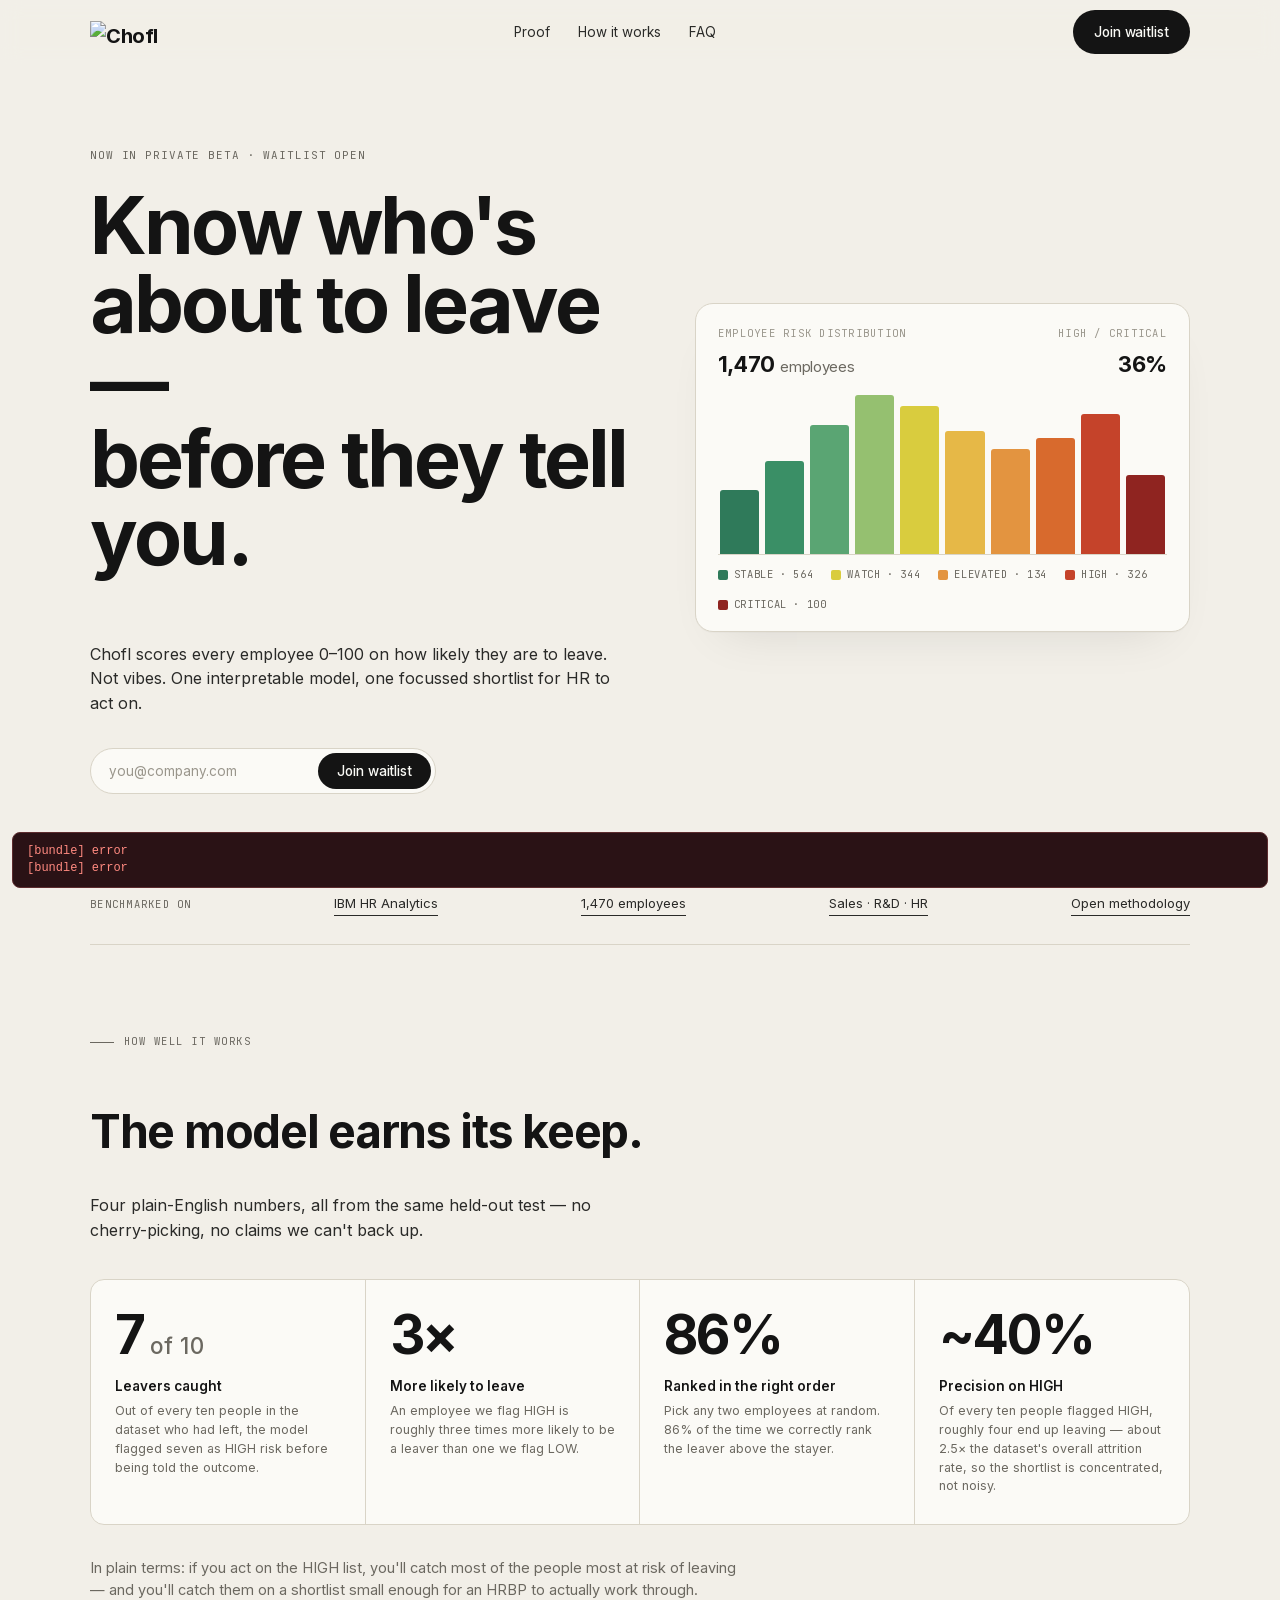
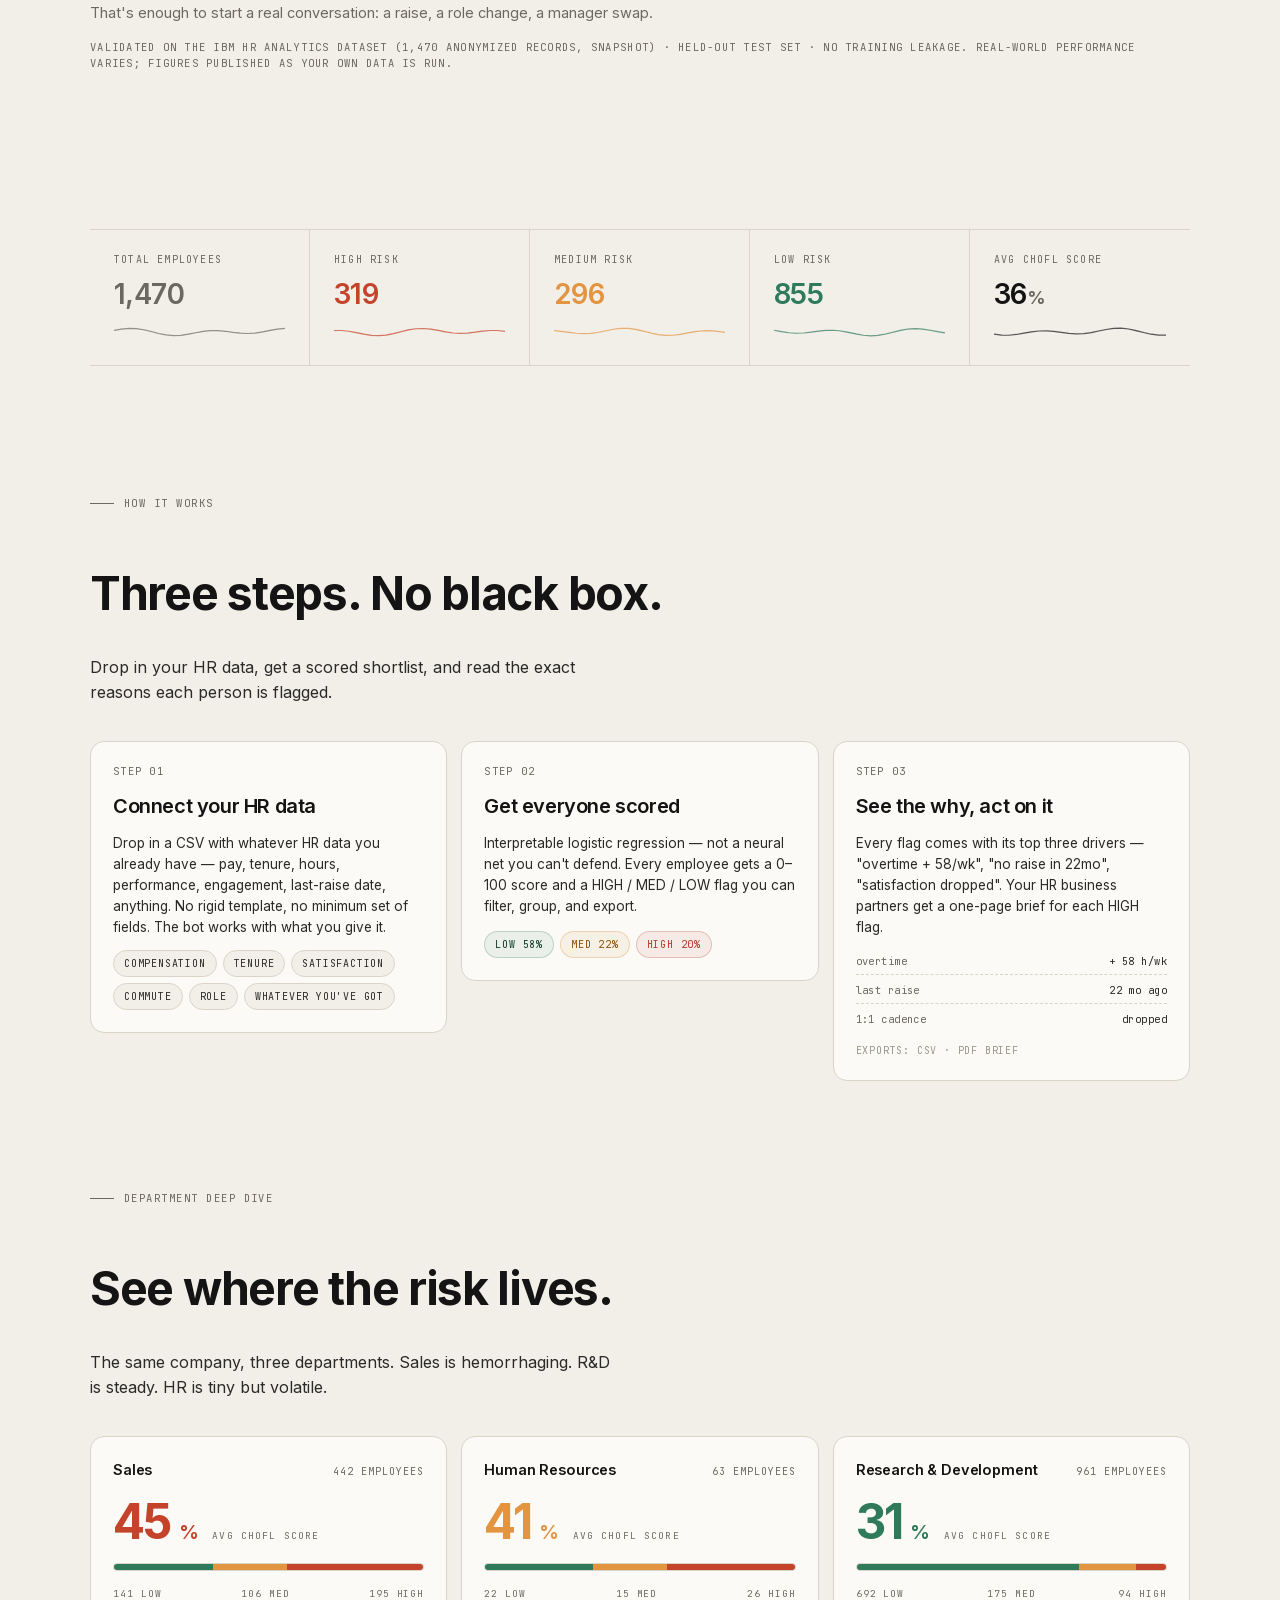
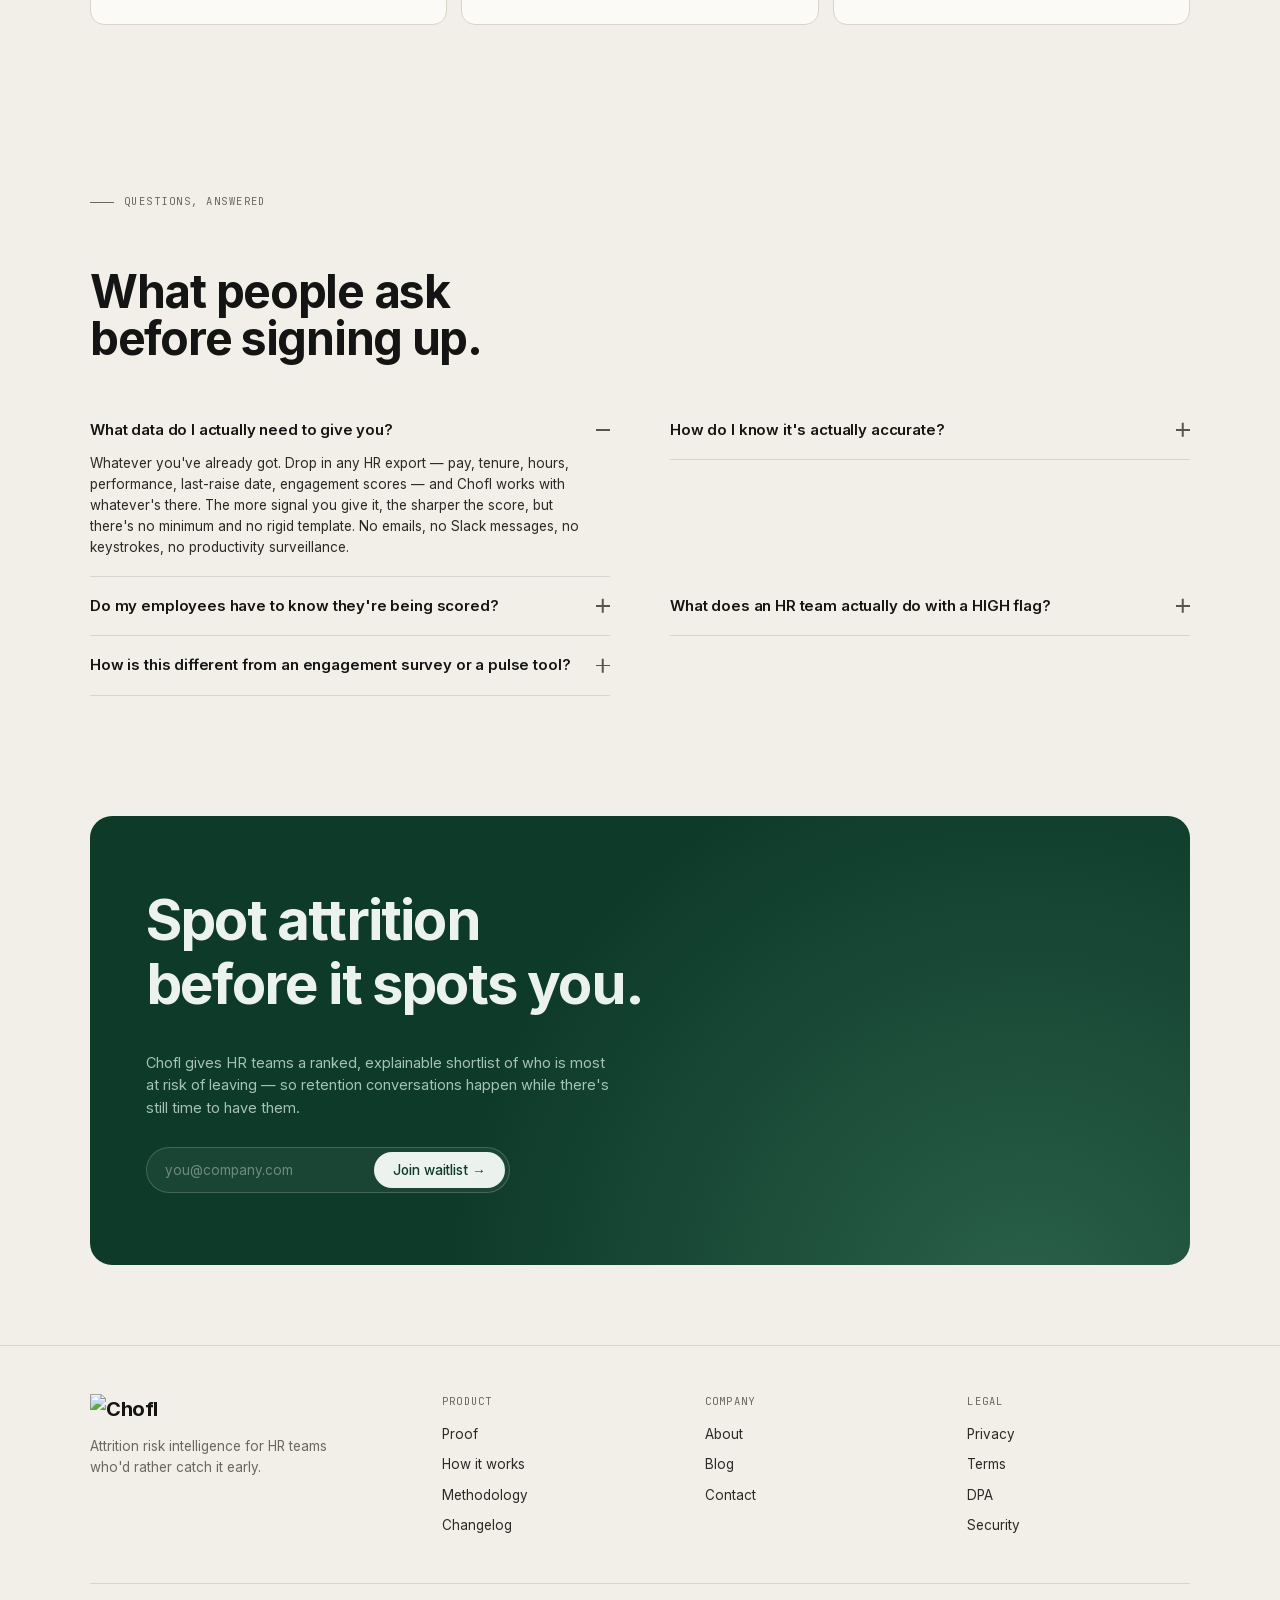
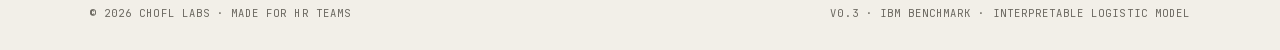
==== index.html @ be753a0d "Add files via upload" ====
<!DOCTYPE html>
<html>
<head>
  <meta charset="utf-8">
  <title>Chofl — Know who's about to leave, before they tell you</title>
  <style>
    * { margin: 0; padding: 0; box-sizing: border-box; }
    body { background: #f4efe8; display: flex; align-items: center; justify-content: center; min-height: 100vh; font-family: -apple-system, BlinkMacSystemFont, sans-serif; }
    #__bundler_loading { position: fixed; bottom: 20px; right: 20px; font: 13px/1.4 -apple-system, BlinkMacSystemFont, sans-serif; color: #666; background: #fff; padding: 8px 14px; border-radius: 8px; box-shadow: 0 1px 4px rgba(0,0,0,0.12); z-index: 10000; }
    #__bundler_thumbnail { position: fixed; inset: 0; width: 100%; height: 100%; display: flex; align-items: center; justify-content: center; background: #f4efe8; z-index: 9999; }
    #__bundler_thumbnail svg { width: 100%; height: 100%; object-fit: contain; }
    #__bundler_placeholder { color: #999; font-size: 14px; }
  </style>
  <noscript>
    <style>#__bundler_loading { display: none; }</style>
    <div style="position:fixed;bottom:12px;left:12px;font:13px/1.4 -apple-system,BlinkMacSystemFont,sans-serif;color:#999;background:rgba(255,255,255,0.9);padding:6px 12px;border-radius:6px;box-shadow:0 1px 4px rgba(0,0,0,0.08);z-index:10000;">
      This page requires JavaScript to display.
    </div>
  </noscript>
</head>
<body>
  <div id="__bundler_thumbnail">
  <svg viewBox="0 0 1200 800" xmlns="http://www.w3.org/2000/svg">
    <rect width="1200" height="800" fill="#f4efe8"></rect>
    <g transform="translate(360, 240)">
      <rect x="0" y="0" width="80" height="320" fill="#2f7a5a"></rect>
      <rect x="120" y="80" width="80" height="240" fill="#2f7a5a" opacity="0.55"></rect>
      <rect x="240" y="160" width="80" height="160" fill="#e39440"></rect>
      <rect x="360" y="220" width="80" height="100" fill="#c5432a"></rect>
      <text x="240" y="430" font-family="Georgia, serif" font-style="italic" font-size="72" fill="#1a1a1a" text-anchor="middle" font-weight="400">Chofl</text>
    </g>
  </svg>
</div>
  <div id="__bundler_loading">Unpacking...</div>

  <script>
    
document.addEventListener('DOMContentLoaded', async function() {
  const loading = document.getElementById('__bundler_loading');
  function setStatus(msg) { if (loading) loading.textContent = msg; }

  // Error sink persists across replaceWith since it's on window, not the DOM.
  window.addEventListener('error', function(e) {
    var p = document.body || document.documentElement;
    var d = document.getElementById('__bundler_err') || p.appendChild(document.createElement('div'));
    d.id = '__bundler_err';
    d.style.cssText = 'position:fixed;bottom:12px;left:12px;right:12px;font:12px/1.4 ui-monospace,monospace;background:#2a1215;color:#ff8a80;padding:10px 14px;border-radius:8px;border:1px solid #5c2b2e;z-index:99999;white-space:pre-wrap;max-height:40vh;overflow:auto';
    d.textContent = (d.textContent ? d.textContent + String.fromCharCode(10) : '') +
      '[bundle] ' + (e.message || e.type) +
      (e.filename ? ' (' + e.filename.slice(0, 60) + ':' + e.lineno + ')' : '');
  }, true);

  try {
    const manifestEl = document.querySelector('script[type="__bundler/manifest"]');
    const templateEl = document.querySelector('script[type="__bundler/template"]');
    if (!manifestEl || !templateEl) {
      setStatus('Error: missing bundle data');
      console.error('[bundler] Missing script tags — manifestEl:', !!manifestEl, 'templateEl:', !!templateEl);
      return;
    }

    const manifest = JSON.parse(manifestEl.textContent);
    let template = JSON.parse(templateEl.textContent);

    const uuids = Object.keys(manifest);
    setStatus('Unpacking ' + uuids.length + ' assets...');

    const blobUrls = {};
    await Promise.all(uuids.map(async (uuid) => {
      const entry = manifest[uuid];
      try {
        const binaryStr = atob(entry.data);
        const bytes = new Uint8Array(binaryStr.length);
        for (let i = 0; i < binaryStr.length; i++) bytes[i] = binaryStr.charCodeAt(i);

        let finalBytes = bytes;
        if (entry.compressed) {
          if (typeof DecompressionStream !== 'undefined') {
            const ds = new DecompressionStream('gzip');
            const writer = ds.writable.getWriter();
            const reader = ds.readable.getReader();
            writer.write(bytes);
            writer.close();
            const chunks = [];
            let totalLen = 0;
            while (true) {
              const { done, value } = await reader.read();
              if (done) break;
              chunks.push(value);
              totalLen += value.length;
            }
            finalBytes = new Uint8Array(totalLen);
            let offset = 0;
            for (const chunk of chunks) { finalBytes.set(chunk, offset); offset += chunk.length; }
          } else {
            console.warn('DecompressionStream not available, asset ' + uuid + ' may not render');
          }
        }

        blobUrls[uuid] = URL.createObjectURL(new Blob([finalBytes], { type: entry.mime }));
      } catch (err) {
        console.error('Failed to decode asset ' + uuid + ':', err);
        blobUrls[uuid] = URL.createObjectURL(new Blob([], { type: entry.mime }));
      }
    }));

    const extResEl = document.querySelector('script[type="__bundler/ext_resources"]');
    const extResources = extResEl ? JSON.parse(extResEl.textContent) : [];
    const resourceMap = {};
    for (const entry of extResources) {
      if (blobUrls[entry.uuid]) resourceMap[entry.id] = blobUrls[entry.uuid];
    }

    setStatus('Rendering...');
    for (const uuid of uuids) template = template.split(uuid).join(blobUrls[uuid]);

    // Strip integrity + crossorigin — blob URLs from a file:// document inherit
    // a null origin, so crossorigin forces a CORS fetch that SRI then rejects.
    // The manifest bytes are ours; SRI protects against CDN compromise, not this.
    template = template.replace(/\s+integrity="[^"]*"/gi, '').replace(/\s+crossorigin="[^"]*"/gi, '');

    const resourceScript = '<script>window.__resources = ' +
      JSON.stringify(resourceMap).split('</' + 'script>').join('<\\/' + 'script>') +
      ';</' + 'script>';
    // Inject after <head> so the DOCTYPE stays first; prepending the script
    // would push the parser into quirks mode. DOMParser always emits a <head>
    // (synthesizing one if the source HTML omitted it) but may carry
    // attributes through, so match the full opening tag. slice() rather than
    // replace() keeps us clear of $-pattern substitution in resourceScript.
    const headOpen = template.match(/<head[^>]*>/i);
    if (headOpen) {
      const i = headOpen.index + headOpen[0].length;
      template = template.slice(0, i) + resourceScript + template.slice(i);
    }

    // Parse the template and swap the root element. Scripts inserted via
    // DOMParser/replaceWith are inert per spec — re-create each with
    // createElement so they execute, awaiting onload for src scripts to
    // preserve ordering (React before ReactDOM before Babel before text/babel).
    const doc = new DOMParser().parseFromString(template, 'text/html');
    document.documentElement.replaceWith(doc.documentElement);
    const dead = Array.from(document.scripts);
    for (const old of dead) {
      const s = document.createElement('script');
      for (const a of old.attributes) s.setAttribute(a.name, a.value);
      s.textContent = old.textContent;
      // text/babel scripts with a src: fetch and inline. transformScriptTags
      // does XHR against the src, but blob:null/ from a file:// origin is
      // silently dropped. Inlining makes it a plain inline babel script,
      // which transformScriptTags handles unconditionally.
      if ((s.type === 'text/babel' || s.type === 'text/jsx') && s.src) {
        const r = await fetch(s.src);
        s.textContent = await r.text();
        s.removeAttribute('src');
      }
      const p = s.src ? new Promise(function(r) { s.onload = s.onerror = r; }) : null;
      old.replaceWith(s);
      if (p) await p;
    }
    // Babel standalone auto-transforms type=text/babel on DOMContentLoaded,
    // which fired before we swapped the document. Trigger manually if present.
    if (window.Babel && typeof window.Babel.transformScriptTags === 'function') {
      window.Babel.transformScriptTags();
    }
  } catch (err) {
    setStatus('Error unpacking: ' + err.message);
    console.error('Bundle unpack error:', err);
  }
});

  </script>

  <script type="__bundler/manifest">
{"57028ad1-b4f7-44ae-9bc9-dd4873b52c58":{"mime":"text/javascript","compressed":true,"data":"H4sIAAAAAAAAE+y9eXvbRpYv/L8/RcW3Y5I2BcXO9CxSKxlFlrs18XYlOZm+bl+pSBRJRCDARoGS2Ym/+33OUisKlOw4PT3vO36e7ohAodZTp06d5Xd2Hz68Jx6Kfy+Lqaq0EqdKTlt40sAfWa6uVVmvlqpqs5/[base64]/gLfR5VlQqH4hvTV1D/n4k9lydVIyqNL3ASulFJpe5+JZ/DN8OuIrBO6+HUBv3WxwI/uOXX4RW5cwW4wIZLqI4ED9/GI32730YwoSMhTcBtpM/i8FaK6Hbppi2g/1794S4lg1RwQ+q0VD6QAwe/2v2dfaY3u/[base64]/er0/PB5/2cwx7KMv3p2evjH7c3NGjlPtXd2fnpydH7x4tXT4/6PaSkvlnWuOv09ffXs5Pnx6ZYeNzUsVpP48oeTp7d8eQ0rGn959Orl+fF/bhnstK5a9b4z1mevTn88PH16cXr8bMtE1c2NbPKLRs06c/Xm7DWwii0TtdYrYDK9Xz4/OdvSb/P5RVnoTu9fHL941f/pUi3r+Ivnh//nz/1flPJvm/iLV8+enR2dHh+/7P+sns30tFGqct++OPzzd8cXJ+fHp4fnr04vzv784rtXz93HRasa2daNKf7s8M1/JkoP/v3fTckBFLWcZa7aE37xrBou5Wai8PekVMRlhShmInyBfLFal8jPDJsNCnzh8WJTjRCNatdNhV/u46MP9/A/0G/3fVs34qBn2A8ehA29TRZ7B/0Ky6Wm5d3+PTu+ziiwFwH774wjKBwMKBooPt2Fc1uIh+J7pVZatI2cXtHZp8R03TSqgkNRr2Q7Xagmw7K7Pnc/okJPbRk4L7A5rhoq//eialVTydI+gJGJn6mGermqK1W1H/jtLv6XW9/D/kJ39+/a3wl0ZKDhdJgV83UjkaT0eroQUotFfSPKupoLWYn1Kpetogr1ol6XuaD9mItZ3cASFK2olMrhEOof/HfQ4BG2ZkffNrLSBbQcjSD++HDa/u+1Wiv7ZTDwMU3lrnjDJ1KjVk2dr6dKTNRCXhd1A8O/xDGr/A0OSF+CUFOquZxuQNJQGVGUxo4W1fw5vtoTM1lqRU3kRX4GNaxLRW+pKi7zUfNf31SGVKjsefwSRDb8wiy9uFnUZgXqm0rIauNeQlnZCtnwSnFV5UZMFBz4IAW0zXraqrx/jV5hu78pbdomn6rJes7tPmvkEtf2g+GF/PHx+7aRZ62cXpkiZmNaLqhVXGqo4U+z583O760RSxsewDuePkr3M+u2KA5cf8LWXft36wH1ASYL6BlLiWK5IpmI9mhRAW9WuZhsAopqFIj1QFT3tvV+rsxqU+1mSm/5Bgsf5rmq8vUyGK8bKiyc5koHAxzBYZ4DD1EwZtHWKzHDMd8s4FIBL2hkQOtEp9eyLGBP5fe4UmDx6ZkbeXNLzT466JlkO7nQp6cKdn2rSGZWbkLNDO7olZoWs2IaTf29e95A4ZU4uOMs7/ujgS+TfYcXwxGcgIOBI4fw5PKp1R1Qu2Lnc/4zG1VVcAKfTeuVOnx9AqsOfA4X9vj9SjUFTk0pjhoF83l8DUv5J1nlpRKHr0+yoJojOV0ovh7YqoIS5/Y4OG/kFKjBb/FlLa4q4HuT9VyPxWRtTp2VamZ1s5QVXEGVbotqHg6AePWfCqDecBD4Wot1pVv460Je10UOd+dnsizhFiRmSrbrBi/Az4qJami2dbuezTJxUrVAMnjmUFNED2JaN0os1XKiGryaLeG3krooNyIHYhGazhHoK9ZYaL1WGpp5evyDmKyLMtdZOAykstTMnOMBc7Mopgvq5FCPTAOKqVrc1M1VFnDgM7zwnTBn15bvp0WWvZ7n48433km/1/ei+xWePXvdR/bk8DoX9TzrPVDSL/ZvqakrdKQe+7tvshFTWZpruNKw+O2izjW8keI7OVGlWJXreVFl+AV9dlKJ16evnoohyFGVWMnplZwrLW6KdlGvWyGnU6WxUiIrcwrrEV/x24XawJkvSjVrQXCzD4pKt0rmuOKWV9/IphriXmnj49GxIxDqhkAkFyVuF9nM17BndVaqat4uxvAEqAXUD4dNIzdDLPmNeCy+pY92xGOxJ74ajcXFldqIA/F4n/76A76nH48e+UxQYK1vsdSOePzObxifvtu3ZS1PFGLVFFX7o2yqopoPBzC+wVjQCKmfo+hcvUf/s1OimqZuPm5Ontx9Up54s/IkmpYnbl6e8MQ84Z+9U/MkPTdP7jI5ONK7zI4/PUEVJSgoowqMrMiaqelCVnNUMIEyqqznxXQsNvVaLFGHeSOrFsgZVFHmO7pfoIBal+rHol3gkflUXWc3NzfZTxro+kaVZRYszlZB8iO4xL5XnxFe7igGDUfBuU5f4/15MAqJZylbOOAHX+qBWymmGPgPaGamsh2+xTrejQJ5RemyqNqdvNBwCuxU6j2o1ypFauMdwxR2tZypHVBJVfOdaa2aaSyyQEswv8+oQ9z0Uq48bWXRqqXfeRY7zrBaems7N8LT50g2arYu98TpS+/WkSu4IWpRV0QKq0bNivemN2FPsnWlF8WsHQ6Y0vbEQDzieaNGflTI/CropCyh/roatAL1qatGyRx5aCZXq3IzYg013n2mEsoULTcMvLpR8kqLk+N/2xOLtl3pvd3dedEu1pNsWi93Z6xi38XZ3aVzeffx1//8+CtXx12XpKp36CYK/d4p6/mchRP494wnHfR5bQ0XKup/BkfJkPfDW9x078Zmf4yjuRtFNxdY57zIYSLPWtkquqE+q5s31bJeV63K7XWNL1zxAfGyrlfD1XpSFtMTkIuqqRrj6aaal57U7e/DC3u7RAVQ+HHmvfQ3m726vqQ9G1Ty4IEY+g8y0K+UcoNlf/klKJxV2C0Qm+mcLqV2+wyauiGy+h7PorDdR+J+dl888gYY7Ok7TuVb18K77u7pyPJ06Nw/[base64]/QSfwVBz+hLAuEZdgn1JFRMeUqTo4WaXmlxs1AtqPzqBtcSuSEOUxetr90ptF1jq2VZyUYujZoF5vhDtLlQbVSYHzfKnrBwEXL1MBf/eVLXpZLVB3HerBUQOLc4ptuEqKGnN4VWXheausXrsX0yK5wiaJeVZi+onj1PLxB2tKOCtfc/IT6M78Vz96xupkq7lcjYosnarwp5uyiq6/pK5TDFFVB/ofmKCARoqpqqppVF1W5oS90olI8fPqzq9uFDoEkpnr56QbpISQyZPzU1/BnkF7mxc4s7FtcRGwbxBpql+nW9BLpXK7C4gSKhZdWf7Y9Z8YHmfbGQmgQnUOqsW3GpUdCADXgjiQPgHsnjjuGc3BRliWVoNsQlTZLdFESll5ZFYHkqa+q5tH36sShL/gCty+7N04IVp5dxLz6WSmmaaCUbRdfTDsl/awjpA44d7+JHOAlCzlrVhBuHiKS7cb4lceiDx2MEnBZWGytLuII7qmUWRd03OoykCpQoX1XIIpBcrTK4ZwuM7UhS56noP3wHM1f9YNS7Z07VqpS4a8rSDBAJLBOH5Y3caBSXkG7rxicyUFCskRKpuE/3vE4taHjCs0FqUSzhu0mpuoSpGkWnl5ivZSOrVvHCB3UgLcJGXi5VDg4M5cas5VjwFUE85HswLFTYAyIEXkMcGF27cbcyn4FZqMscFIvrTj9/E9Il49kHpNBStQpnWbxU79tofv970jqTGY5qK7H7w/902m+85rYQ/5kCPxih1xOt2oj6kU3imaHeF7rV9lpwAXeUoprTChXaVGaGz5+yvR3qX6oGr7cgMbRqvgnENHktixK1gG2NR4CpjwWjAlQ7qKUryPC2BprOxPmrp6/2QKNaayWCLoHYZS865hLzUOTrhiheYYf+vmS9kk1byNKjan7Cp1lbw47GfuUkCf5dqP7lb0DqZ8wit5G5Px2fTuWGGQ/8+5w1mLF0fiBe4Rpk9Nu+VstVu6FX7k5HbfIHs0apv6mhV3C0H4vE36GzEAryC1WuQHMNwjDMG04+kT1S5cy/qfjisZ0mK30MgfY1Xl/B9WTMC9mYSUF+jmXg4gj/3XfP+SO8tOFfqAs4CZpH6YmIQDRqpscoBcO5wrMmRV7MZooMqzRJJfQgu+cagg/FgT+RTutQwPIWf1N8oZnJddmaUaBMhY5xSpairhQ4ZejYRGc0XZ6FzrZsKjqwVf7yS/KGYdXNdmo9vUGhQ0ustaXa1d3GH2PpwMoD9CmX+khpwJm1P5ck8LnlgNt7aHX6vkQOHW3WldCbarpo6qpe63Iz5g6yBh7aVWANW6OyaqIE+x6Itp7jdTATOKFTWZnjBS479YoUXFSbZYt0ceEZUu/VdN2aW49hd9BL00lUDEyp7Xv2zgFnce4PnFwJPSZpT7rcr21sLw0TxfcQYe45q7oA9lxRhdCX2RrNZUM4D4MZGmXipFOPVRSsV3hmWppz29tqulHBCt0JOcoIDmmwuODCapzRiXJ7nuqbNfWSNtxDe/qjTsSOHpbMGyCSVKOmqrhWr5E9wVafqFndBL4w0TVrjLcmJEH0zgx6DK8MS7O3NtDtTJQhH+BY7FUJnfVWKzyGf3GH523nce0NsuWNxP+Ml0x1l1Pc+Bm40/wjznJt6NI/x31dQqxpgAMlzesslftOCOlT2HeDYzexYLa+SPsdd8sEjsTRa/SfcGd8u2jqG1z8Y9Ty2aN9mGXZaE+08ooUG3wW1TOenGvZFGSObmujfwJlFGnYnIoWBUhiatvryZww0TlvskjCYbflPmEmkk/Co+Uz6Wo+WVPD3fh8Wppfr6PxtYy/Uj/zSdqZhx+5PZncWDMJJ8WdNmjPDvXUFcEmjbdliiA9TQrTpEeFHT1ISIhP1apRoPfOQcTX5mCAv62zOt4AQdeOkm4xNQ4b8EsRk9dFNeWpB1ESqZjc2eFWx00ArSxB1hw0Cld3XrNf/bK+preivoYwC2LlVB/4GTaVmFhRG3xIWAV/o5yKfa7aFkM0YBtI2OjoZjnQLAI5Jz4n6qPlx84ADvrAciVPQ/t2YH8Mxp4JYCmvlNBweMPmATUxnMogME6bAuUSjUTHF1TRqL+ulUZpl40AAZmSch7qWjUoCoE/DASNlGB+ywbvxlYf7OsT3oYX/jHYdCjigs5rDGYBBgmWPyvv0BjEUCtFfbmzYe/rJ1//8ygbvCNGuX/Pm0pYC0NSRV2xbTKgaBIzyXRRVLPaHQN88aJaXrNhZJjYLWPhV+JMR3PV7iW97MxFcjj4UuOZAtvWLTw6kpSyqMR/yGt5hmsXEnkmvtQD6u/br97xH4/fOWuLcFp6G3bjOxjwf0f7waRZH4lZhXfxoorI0Q0BLWvBu2wh9aubyk4U1THyR923IFx2HLX2lh6/u9XFwa7J0/VyuYGJDq9Z+NitlzhI8byADx3V1bWqClVNA+9dEKLM/VEvZFnWN0L9dS3Lot2IKRiLcA710Ru7ub1uvl436r//[base64]//[base64]/WzzD9oUdSUZZH7Mx2DvSRXom22XiiAjg/0LDMp/yVk2K6XgjQ+Slo6cRQJTzgnDNJvyjR267zkjyZ4U2U3MbXK4HKx8lGzGqQBwoKuXJbAi+x6BQ4xqIDuM3KdqBNfQu5WqkK5HqoVq/BxUflvl6g4RhhWlrnTDyUoBAG4WAsrtTGBlHBFVu2bVNM1qAEODo7s449Y08kGAvVTrMRcjK8YFOtbVPgRcvUho6IYLtCt0/zPe18n6OOw3HfoCYV2EHGNZkKgc8taw0+9ssl71DtaUhJt4fMz1UHeoRLovhLa/ayc+gzY5423q2X8Xa9zMR34Jhdbcz8YssgLUlTHXGmV7NLNLO7jfa6KZZ4NLy7NPpp/[base64]/iyQ43QS9wBoJWjLhRMukU1H7NcD6OYwCqTHxierXM0caJTp6lVfIc9jqnXbYYx1NQoo1ubKFABURV4JF+Ket2u1q2pzxh2b8jTDY+EIRHk2B1Fr+HQfooqP9rTbPwgnYmzX/E64H5ZGE0a1gk9hNJ7yEmEbBvDPopqtW55YojXQBOWG1a8l6VWemx843BAPBLaEW4InmGAwC/cJp4q3daNHxJ5g5MFn7nJNAwzXslf5WXtnROOp+3HsQZIC9+rzbYjwr8i9519/ulErqSDc9omZLyBGIqCFLIVnAh107IQIr7UGepHSDVJy7Jc6xZNH7i78sQWMv9Zmw0E8wqum5F45KsQzLHZexQTfYJIOmxrNDmzzVzTlmqbeg1q7EVdtxTBukQ70OiWQ3iu2h8bWGRUqQzrdauac7xnFVVl/rzBEoF5njynnZfxgbCf+t7HXuS597Tj3hh84d13UEHCXeVmbLdiJ2f3wspgLH0Z6cWviAIPxLf+2MC9eQgOw0HJR+L+6L7Y8wvuG9kNQpZBUgPbHcn8RP+NghAFwKvYhdhG3033WVMvKTYuXocj0i/gOuCtNrx0tYkxD/ibge3Ry7pV5qCE3Wj6YcKlDDOcq0o1yLMh1oA0r3BM9XZ3OPKipDo9j76AZQjGYGxK4iC2AO3uij/hkVLX7VigqqUCrWXdiJ9gqxUVBrnS8EOq6eAr+OyArwP4GWCu4IWgWkOQ4SDBEk7JeJkTH1DvV+SSwOdmsWWYI/YON07ScPSXG+dMzmcn48vMOJQXFarW5uT2Z2yB40nbis+QoozW3widiUo2QEwsXX3wtb4pUPD3F1jgqZQCktmLmdzgmUGRsQzQ+9aDrul++Zpwa5Lf+RAyiS8Nfkzq2xi+pvv5GWLXvADommQFPqZL4msD6LL1W4vq0l/Bc0B04Uq2LWUHkcRfsux3v6MP/G3gdcgHxnFdMWEoRhvqqCLoasTHjNsBbJDsqK40iNID7+ALV9BB+cQNGxSfO7dsPsgugj68NmhA6T7E4D57yXb8E5OUkjiv5LE0FoNnhP5zSuA/qXYsDE88TjxF+ahL7WsPfoD+wfq7j77o8Neg77agP38f7vVMZh9Tz2jjw/nzAgCD0kO0uEH+EMNewYABQChQzEary8svN2Utc3EQls8u+EX3C3BF6xaHp8H0xcqQu80CVDPkpkejsHGrF3kfL0Li4HJrkFyPW7S2M1mWIBSu54vUMZJC52HVmWc9co6SziYdlnBQJMdnx6c/HD+Frfr6zCq3r9RmDzU+Y2525v+8uAAkuOgJQuDRM2OYxpBSgJKQJTT8vdqwyepsgXc5792pmoXvOOLpcFKvWX4+VTPteXamC1jHv1AmXkj9A8gcoNYnxJ/UfSOcIxuGCOH64Ic9GwQ3Dxgd26ntfM9V69XwVJHpuG6iaqCcR7PQNtf04AHXaVwaeVZCwksp7zzDZIJiqH2wSCFDCcya6an6Xm0+daqu1OZzTBVW8182VXCJvGWq6MX3agOj4Nb/iF0y9snEDcnEYyLhHhqHTgrNTJm7fw7G/kX/fgrH3V/ON5WZfywyf6n3xOWV2lxaj37UWWTivNmwdwdDMhg/nUZpMOeiuFxU4tLO1iXj2dCkQtwma35BN+ZVhG64cM5hFXQhh2sXe6xPF0WZO5UGxdLzhQcUWtAR1OM6ayxWRN0eGmMS3uF+0lndzHfLorra5enZwXUaDcKV6qUTnrPk8kVUGIRfpp0hmEaQzp3nA/o9JFswDiMWsmxSOoZr/BFSFHqqZr+eQk/V7KMpNOLqvRQalbuNQhs1+x8K/UgKPVWzT6dQOLRupdBTNfsECoV6Tmb2AD+SVVW336nDdVujGwmo7racQ3xP8o43/+ILZ0QHUCczjrwPHpjvSKDZWpp87V+CHgNOheDD+KiLI/t7hc7+1tgHItxZaZHnbdDcu3CT8bZx4vj9L/V9vPPJomLatiYtfMm6jzPSm5JHjvODsQ7sjQI/v5y8UtnpfSl/[base64]/VWbdgRGQy7h/op5cGDWGmBWqzIWcA5G220CSsVlXeTFDz2ZgznOCh6CRMuxayjf44Qe8oHYeIu/rPL1Sm/[base64]/L07riRQTeO3pVgk0QrQFX8dQ3srMgBQWi2IZ4pO/uDKzLbcC+BWT52jX3HRnU/vBdpaqJwrWsSkFRQN9S8h/9vakJdw5UTb1HZ0DhhAke+xzFErvVTNa2bPLKJNkqvAO4dDNkzw/xtUJzyuAAoLWqC3LP7s+O/x+4WjMkJizUryc/JAT1hpGBxrXDjrCiEgS2ixhVRvSeCEODGT2GkcOi4LYi7j2JUcUA3i9r6LWbR6nJ8F+/C3Pil/ajk1Qu5EjXFMxsUPOM/hie1q4l8RyDEEEzcXuIFoarroqkrwnbjD8y8XVC/UcXCxn90mmcvhmoe0LhmZzryCSVcSnDphChv8qeFj12f2sRMV3W1o9BZA30ThsQJjavUmN0OSNp2NRXVtFznCiIQm40/ImgUQhdb9tsfMR8k3EzCZoVjyatqXtVwFBZtZs7stKgcztEYLwoE5DrwvdpDydiDVsZ5tiPtvLppitZJ0+45Xkcc/rJwsGR4vgCTZbYI5ADQmrjsbsfebVhjMUBJ9zOPJXrBg4GGwrGc39SGCDULMpSp46b2zkE+LZ1viMn8oDzaQIfzJEly5KJqyNZ/o8QC3DALPmB5QMTo7zxnOPd/n1nDpty8+SheQRS8f0GIwuOZhums2d9eKm3nZB0al+mGKDFSLskRWNQTSM3hyB6u8+JaVc5K/DBwD/bF8LyeanqwI1dFtmiX5f8iKvHOniicIBCM+Ag2mke80jeq8o9bmBM0s9DZo1UDtx/0ccWthd7wU4vbbD5xCml6RnCgzlrAvuWdZ7h7Ow9pJweI1QgPTajynVBMVtTGmu/QuXMmDryriXczieNt7npLT91REh3y9Mt+h/xWe/yFnII2aMv+SXOMfkiuaAeDjmc41AAc+Apf8S1litgLC5ma7Gq4t/zktkqwGBPSkv3FPRkKyInEVfREgu1BpEQCgRkAxhsZsgRuGGpJxB009ebrEag+vghtQXFEki0bKhiwZ2/Ny3d2Otyj3jsrgmfyVjNizZLc/8B9FwIBOfbdRJUDPgzeFkCCn6kGoPXqyjnbAteo1A34apRlTeFg/tQZaHhU0nDLzxG/NgFpK3bEE3+TReUPDsRjNxXYSmbKwCzwn+xmIRTAyyXq+cavxfYLgzFMyEf0iWPtNuKsEAfiq31RiD9Ew9oXRYil62p/W4Q4uoV4JByOrt0mITH1HiTxIeHa2cYP0rNG8S2ORk6Vrstrhz1CN/PQV8JEr2dc6LV/XbIBjfaNNcV7z/Z7N1a6Tmq8Q//+5r9tq/gV32HDdF2igNX98gtw8VgHGXry9bseiW9vdzYavKkwVH0g9tiYH0wBMOJgoB9nF0vycKg3GpX4SGvG3ax9vuBxy028V1trbuddh9eyrtRhlTNkGBx5dZkfG/mwUjffu7mDVavUjdMQBF1z32XUS/p4LLwX2Gfv9wX1P3hitAreM9YweI98AdC4HNiedYCTjkrk1VtFOg514l/SaJ4BbgEOP4BR+RQhD1reIuPBazOBVirvk/KA5KxSxcsS5T9L7OwY7+I+K978tgn5AlQJht9ap2MZ6mIJBQHU3GA7Ujmi3ZoeIFZvGD7YEU1fNcUcIAv43IPTclqvipRcylGZP38Yi0jyv7uMS7KW+dzKWU6sVY42KaULiFmEh831I9wAwROZtD/2ZeZaYnlN+bRNNZLUlajTXwOMaajYk5PAXVrZzBWjVNngFaccNEIHOK7ynGqvqXoiJ+QUSu4IrDekVEte0ADc1022o64kr8KNSUuI02A0oHZQY+g/GCRhYiEA5Fo1Deb0cPXWnMBIBXv781wVYKpBIQpKL9DZl+yPPHMK6JVsPP1a6nZh3piO9vLUjiDyj3B36BXZeS0UwWuYlzpAn0/KGh7TyYwc4//ukWdELM30ftOZx3+Ma4OjxT7ZiVOWukF+0S9ZiX4x0S/08QKYldx/vqWi/kuP7wn4Pxeg/34XoNvvKP3ypAoktjtZeDrS1Q+qKWZkWrFQBs6yGRg2P0p2KjRqqH3pyeElGXMmaxxuAVG/pGKXvf3yUJRCCa0gfm6FXIpl70bJgAGS4RciyDJ+bLyk3SPrE4+fdA1Zgf/s2fHrQ8yvCcw/Gxjn1bM33wVv9gaBMvNYT+WKJF8IJcLDQ9cM7gUeBCYEBy1tOP8FYUfdS9iQ0bjMoonCmi1KnJl5UxDNalQEPkrBpdBr/26GRkN8eqrm6r04ELtvD/be7c73o9fN87q+Wq88y+LgYLAnBgdfDYzWebCHD54MaAfENeR06ooD7B2bqoZe42MfQwh8qzshKkFX3mIZ3psfwovJ4HdwWAftdvYQAQyfg42HskQaFBBy3kIDNTqeSM7dALwXcr2Ihbx2xmln/Wc/iDgzgu/K8ULiwRykeYO4ZA5XABnmOFyNv+w+gsXoruKb8LMhxT6Em0S9b+1E9zczFoPfPdgddLnMHzF4DP1DkIpbBlgGcGcyGqNm0l5F2AFOAgZVj1eFKXpo/6KwWrTOsAcSIEqjL48jY1sFmds/gGCt3osT/H+DNk2oI7PgcwukwCPv2TzekvkBb8yCYHrtVQxb9rALntaEmwd8BeVLmCOKRy44/YQD3ZuURZWXm8CfQlWAL+YOazL+EsL1pKynV2JVY5IfMFGRT9XxGWG5BdouSB3v3Up9fmie+wzRu551JX/KZVgW06I19B1m7UwL0l6do86ZGezhIUrT3fIo/gDgjGkavV6aJQp/nNuT1p49LbVq7wVnLb61CB7Dr/854V+4lKuTqq1DOWJMe31s2MZrTM40xqvuWf1MNl0ITQ9RxPgcWgEn1ETiilhBdWC0afScz85BMP+HLl+BnAB6Hoh4KwhGpvhFjUtmrlWeKJJMR03QiUcG59CyoI4gZ7Uc3jUw/tZLIRMKwumIQQ4XMv6Xe9FjDtb0w4e2tEj/MF1VHI9kKN6vyfTIDC8ZFCfCiCZfINjrK5SMX7xj7+2W6ESDhp+GIvAFnUuxEG3SjUOk2pEpwRUM6ZuRwTJDsEQUGRGBBt6NGbcaLwlwnEmGVUT4AgqGJodOPgsdhRpXFawVzeq6RaUKUS2tq/A2hZgD2sOef//FVxTnYPcZbQpQQjs561HEji+481+NxJ77Mswoy6hW3tR04k94qx+5XgwGkSLb9rDDJOFft4L06WxqwejE3UFSzRBwJa/XMWMyjY3FYODLTNNkkMvUa8tLoWdvXj7lJIZIMxkI5H0TGof9saPUZTG7JLxYPIPIWYcwWTR6/XLQG5ybBoJdzlRclYGVEMdnzwFfu1mDr4+u0WcI9KbW/5dj6ICGwensJour8qCY4C9wDaobzukFEsyVZkdJikMWea00nMYo90nvQHRT5M0JnqiQqu0L3rGYmc2+gTM4Kj2KmVHvARt/eKfoQhFzh64BIqA2A3gwqRmHnF8TrBHAxV+pjeZtvmFfmzGF8UtfuUKa02vVaHVYllapYVBn8xrv6gZbCLGEqUh3g9FhLB6J4WdfwF+3dOLbO3bIKgGNm7JG8YY1PJLZZTh7vxp+xZ/DmCWhBNYZDrInsYfZOh9Z9pzWiyJbylZrvQh4Qp/k97gjlWD17p5YcVC359yynrSNUkeImovaHNCO4S//XJnV6yo3EqGFZKdvPQW7qZ+J6ZYjxztXxKPg1u+JTeaQsXYjt5W36aFYmZZWRHlH/NvCUxqa7iN8ZzCS+HTkw7Hwli2YyUcHCRG4V/7ltjzxN/LyCoVAHHJLCFnPKop0ObG/3UwFhzWLz/[base64]/Uwbg+G+Jb1tFTfO2C/Ax+XF8WMn4Hw2Y8IHrgeZj/VRTUENHQ8tj7AsRU2M0JUJ84Oy4GcS8V6F4LxQNTVslQkQ3uHypiUtGazcahovLVS3iM+tXiguawMw71m9zlpHhtUH3HoG8Z4zgq641+GloYgkcHHKPbxp6llKVdeNQFK2lKuTAZmuxtI4RUlqYHTTckpJ6koleSZS2ZaePjBjdhybJgjo/JTceSOYfzDh9CBdvQB7zmETChXLhCwo2A0yDWMEYP99AYV6/+MTYNxnLk7Jo9c3aCjODZZzzhqWDtUXV+hZMbl6ZPgtUvJ43mUeMqW6MJlLm2hncyJMBy4fCDevnNS0tSKR/ioR7tFn9KlMbo4otgW9wHeWxMvAaozRWB7lkVGqndqpusPRIkP0nqBW3YB1fCbbAUcyq8kWUNLRjd9nhxkMiMcNt+hnMD5K1jXHiKLg++rR4/2STcNtx7jgFVtMAQytWhVl0+RyKYIZHM9X/wX8ywIvzDsJsG3ZnVzLKcL2Ob/aHzL9azDrPjdUYJnha8SLMcUSFCEa3Ec1WNI5O6k5FWWQar0DSegsSbyUT+lkeLlQ6cTHebwrATTGaZ6N7NsQjTvSGOom6DKbCd8251cwQcN59Br1A5JzuHm/JUk2tZWQRrv85gbR4a625YjzaC92/MHhOmiMyGY2VNOiYVZ6IpGG9kMrWxpwQe1PNfOwYCUwybBm0kaC8ZQWxXFW5rKPstkQiPRZjcX+xD/nnSGhXbTJTXAz+mkVRcyUd5jay26UgJ1wIVQGuDPsU1fyTFgtgGOxPZTA5pgeDnR6AUpJCAls9dbW0zXJd55ADQe7Had4yDiNzZJcsB0/HWydcWHj38HpCOIlhtVdrBgl36JS8vAzPpRdVH1ERVDPdijDh3jlTdSEydUIp00cKSlsxdqTkfMoJwoo6O5y61i4BfLnDvK6JYQoULrH0V5MTMasrfXDxEkPXkHnAGwau4cdI3qchIkphSXU1nCWrfqiLKhfVe0+tJU5VArUAGBw0LvTWL0ZNJda/WtJ9AZ+EUzc3H0tQ/e6MU/H8IdDIJVZYMqMchYyZgdy3XZFqsSjy6zk0zuVYq8Bc+wed0Uf/Pib9G0bYsB5101xRKR1oGwgDHgU40TJRsybXvr6KqiGH72sr2pk/2AHJqAfb3HC/0So6jBNREbtVyeanwmJ4DXPrSNj/b5O4DrDz7i54en535xL4z6zDz0OkORze1CFW5JOKEmbEUF27ZVhEth46IveFA/[base64]/82MBH5CvZ+a0l53t3701MXCvKrMx5E7gO+E4KicziY6HVdN/R6EA8rDW4f+8IYKWYKb1Y2rDz4AyFRKqSjbYlJAoi/[base64]/pATx1o2/WaI63ft7co1B1SZPB9oFAfez90uAwXffOa4EgXycrvJZqJTqOPIINoOEFFdx6T/1HfuIJCMLjelm4d4JPPNsInnzTEJ3ca45N4kE9uH2Vw3v6KMXr13HmE3je94/PKwOj6mkmNzYkAn4FJpY/SO7Gq3lP4UxmW+ePvxLC85j6JYZnvb10wL57219BiJxlIp6EOKSZzi/QSRFLW6bPDnvFBfOm1cSkwE2o4PSinVLVQsxmcw7hm9//s4D21QrSnvGD3j9qoR0yK+3Zh6wzjsQdf6kF2P45X3kq4feJcbMmNfYPivxhS51aRZVlQuigvys0kvoIxs5uNS6AoQhQcmxYhntMDEVJfFNUes9FTvrEE3q79xZ6kvGJDagwCP95UAPxeyLL4mwKz8s5j46v/mtM8s06eENwwwgzKPXbPfiIVxgEHS1kSBpz6E1t5Y8HlPT0KPwLQKNmuNZpKgx5FkVFkh7dfOfuLKdEuVIUOcQdYeMjwSRAtVrB2kmPE3rfkqBfDiy2L+YJTsglVIMSdW/aBtmSBYjj4eCJsLsA93ij2Ly08TQBm0QXutw4mGqPZQLMACI/Um7ZYAoaakYltzIWkjH+uSkpgZZzSaFLqBlPSsV4Pw3MZldaVMd11w3R1qgqTEc6K95zgiStvYMXXNgmZdDfy6QaywVgkKDPxGfwx9IJbMP/oqyCuadvqG6r75RfxEcRhFvAO6yycddHQciLhgnnrGrfEny5mjZX+gBPuD76qG8/Vf7BJsZs5OSn0NpgUepQuZicFR5qYjdAx6qPGRsnjwEsddt4AYlC6+wzRNCt+fyMLQrXkG7QhWb9KUljCmkIy3paxq03Ge1b/o1sF7Fb7JaIKWH7ZmTp+5c0br2iiiJ0z072k+0XfdBkiDfmmT5Mp/slFQ0IMP+qPPWbpELj9HkTSsEKbmAcMBdP95ptKLospGDRQ8qubdjhCQyW7exkcXFaD53viS/2X6i/Vn+t1g6mUjdBR1vUVZqTaE3+pBH4MWJwQJQEsrFiS8g+goyhT93SKEVyUGUw2hikuYWVzBROvqikiAbpBDTABrngR5HGBIQ6HI3HwjRnGfRjGINv1yg1GI+g2uuEYMTbswhq1luVGTBrE6zP6a0p3XDftt4NxsGTbEIQi7PnhgHWBAyDWoJL/WbXtq3b/7pNuTJlecYM5kIwVImkiKbZ00xdif+HADtD3bLIgT2P5I5pSWHVMmnm0ghhVPi+lVWQTn9gLeapV5lLhPZQVqGtOsQp9Oqfgrz4Nsc2NZCvkPu+ZztsX0PpeLB6aJgNhmJj8qqnzNU4OZwi9QZJCJ3y+gvDNI0SM7YJOeNy6qVcwIh1dBm5TPZqZ8FWPfhvhLbGbB8C/8d3tDpkagbjl8lipm6c9uBnCv9CDRRLpjQB6Ttru9R12JOLkiEu/J5fwgu/wUIOHQUx7ORPHJD2TL8OGNq9LyOrKk7uh5vtTPnag9cZSzdk/[base64]/OhisulWtaXRAl2oV0uBkjA4MYAZZFaR+QnjV/hQ68QvvedpUM/d/[base64]/k4IfY7n5CvOtWOPmsHU64oAJboEV33ZSbj0nTf7RsJfBCRmfjx1dPn/M4Xn7JowY8357JxDdoUDdXFQL1RQticE8Woplx+se+DxKyC4QqoCMAjM8B5dyg8QPrjfAB/CszMIvv1tzzHtVTMmHS1Z1tVnWa+2RY1t7HaPY+qgHJn6eroXcgx3dglMF5e2mu089L6a0Lc3gyCUJMxPoqHOY6CTujZcGXK/nc0x0IA1eDd1Aw1oEx896zNygqSIA68E34ucsy8JD0miLryBRPQTz4Yr57pKcGsibWpNqQSNOHppU0MX0Sm4y/[base64]/iBOCpIn6K723vbRpv1/xzNZfTzZ/IRy3x7atnz86OTo+PX0bfnU3rlTp8fSLcoyM5XViUUvfY6a3NKLet2b1+evDAgfBhN6G0+Swle1q9hkWF3iagbisU+NBtK+h7YG0rF5+vUNYwJsjhyIyZcsEALpPJG8OaK2G3nodzx3pwlCbclQwQYquNeFbiTrBnJvmgV5sbBwLl6rDIToCdzc5eXMFkDb7epMsBZs/mJ8pHCVzTq6VoF4bv905/zG7MpM0VJLhfl+ok74fP7BBTOtTR+hpG+EpwETDpMyANkErddr7oY2SJCwDUuOe7tXchkxN3FhT0fDXsYOz2QM91gJMsJsZ8dyHPkv7YW6QwwRXPy575oz9BBL7+H4HwfwTCfwSBEHf2kPPO/ddIgS4LAciAcZ6CWALs5DH4vPKfHRdbSMEhB1Rcqhn6porcPo7grV15h3HdYZT+151z2rLIk4ri8BdgVSJz1J/q+oqSw2FEhouCLDAHloFbmtT5hmxbXmCqZaaUYA6tC+RlARSOnBWDwLiOWQ3JBSlVqtR1pff+UmGhx5kA7ygSFxGAZ1lohO6EwgAOhLujnvGt2+Crm6gEMdQclWBDO0Zc9RO/6okiVDjj3nG6LhVWi5PAX3zd7UwArTytVxvXFQMxiB4nqxXX0RfShnlfC1qEHViEHcR9RMt6sTIeVBDGgbk8J+s5jtVmqwX0+FItu+ACaNbyslZj7AYeD5yMGgkAkS/xN8A/r1tcYFaSrBboQfijRZn0nMsBMAslEjLIAe+BbNtUp+OJ4JGuqekF4GlKI4EgVKGuMTpOM5ilV75EFVII0ejoeT9OjrHWNjArClntbKPEjktkasQwLpmDghOXGhkfsE/Odw3Lw4vGsT2Zt/OOrEcZu+/1CkzkKSJLE29wIOJvvTjZXOVrgLgE9XowxaWaF22xpChVfK7Bo8iBamHuyFxUNe5Zl9VurW1Cy6JyWFNgbfY4KKnjbCc9/7sD2990qmhZliyGRsuTOcfK2GYxxsOTRgeDGAduryyb3ZowOnZ7xU2VIpOU16uncfbH7VzpP33czl2/B6vn13V8i9DtdkGWqC61pc7Ar2nIBm788XG7qrfxRMWp9k9Vvp6qZtjQfyE0Hr84bOb092fqzu3tpHs3M0MIAhV+dWeialNtH6OwMyRT2xicOPRnaj5Vc6oHJ5UGM35d/XZd2dpEqk/P5aZet79dh/rrTx5IBk3VQDh91r701Z7qyQuQvn+D+ejWm6SU5QqvINfqT7LKSzXEtAW/Bb3c3lCqf6j9w6025GA6ysLdquZZFSsg7t7Fnk5ub813ZAp76VR4/TeEj5suv8b0vFBSEK+zn6nlVM1Jysk/11ihpuQJt6mmx5xR+wx8vYZ6PdHTppioMWgoziq50ou6pR8YL2wefa6j8Ff0wKHv7Io/IcoEqguwdkRWrkuVlfXc8wUs6/kcJJN8jdFHIO3v8M0Zsi1SXYj9vyko7XpkMDUXO5uznHJA44D8vCJUUyn/VpQbVljeoBA7hfxGxie+rOduPcAGb9OCCSXnELKb3TP+eXSXlHBp4Hc8UvIjbhc1ovHweoDKKX+qVpiNxkZdAIDw83ru/zypZrX/G8Jk/N/Hxt/aPPhjU69XnQdHdVnKlSb37eDNcZWHwRymd8/rOdA3rqD3LLu4wPvhU/fIC82Ja3lez/UwpSaN5gB8DwKf74cRKGAMBVjVO87fZsfQDYIJ0T+eS0pYZEhtP3gNc+u9L3iqXQFEtnAFbnjuXQGcfa9E5P1uJ9krMjfrExWxKxSXDZYu+ui46hSH9cTYEb7Mz4t2sZ5k03q5O5NTNanrK7rg7xZar5XeffxvX/3bv4VImDads3d32O5nFnsd+e84a7dHQ/7bMN27uypE3poUucWowzxgvIsvl2v83rsQ9nl08mehzxSsOjuk+N0q63niKVBA4jEue+I5Lkjfc7uufQWOK/PKzYp3mXJbhAOhPm6HWF+XYCc+etRzxjeKrYGpDR1UsbMThHr85hv98xPsfzVJIu15KSvZRyFUAfOuYjbnK35H4w55f0RlwBR7ayP6/4jagIP21sbb5iOqQ37bWx9vt4+oD5no9vq8bfqxFdtPt7eA+/xj6z6uwlp/UxbR3cd/CHcxK5bCMjOFOjHYJH9TTc0KpHNWokrQnoGKjEww4jVqxsQMYJIlWFT0WiUgaX0PlaTF4XePjTHibCEblZ/[base64]/FcnTBImjwqNj8qefVCrlxyJPsgTjZuXuwBOrLBYeo0Q/7kcfVDd3vqkCPBh0XUOKsQk5eg7jzEN4xYhusH4vHoKwYLlTyXbDKTYiavjGFlDGE2rIQHl9tiXtUNJxlDghZfzCpycsW57DjrmKX/0DXs49qhyNqZCHDhGM4iBH0qf5tDB5bq9W4AS0VTl+aWa9bfeYGY+1BRr/XrBqChQAU8vQJvJOgs7qZsFb+JxYETwgowvs/O1Zi60lOL8IbW7Y7Pp4LJ7BbotcH+7rG1whImHPEZTytQVOLp8Q+h0cbaH1HDz0bD6LZ9zzIwoCk2Pmkr9tzWnQjoILgyBhTkMzljiWcCRX7nG7c6m4A/OrO7wNmXDE4V8SIQIS3sJ1dSN2Ho7zPYJge9jiF93LcTerZVMNwMoRlwHm/r1kV8xNEeentsj2O1kvqFYzcZvF34Q1P/DZBpG1HV1Y4RfRMphQNnEkjn59lXyXhbVwjOPwW0w1yFcOa3TVHgsDCKslUxpz1VszKVGJWfZ8mld/oZfhnAsTFv4Ehx0BxJAuezznTVhrQ+YYV0BoEJ1mXwcy2gn4JPFtEhLbpdxiUfi7fvwjnpObaF7fiBeB9O4r1tjcAp8fbdGMm4a1D8eWuXkSYROf0zdnHGCTZCgu/PJuFa+JWCT7JzXtdm1TCWPU1NWgJU76jDkZxngMvaZXYMhICBgGPAZHLMnQtUtw5M81Q3ELXpIPuy1jNB70hIC/yfI06HnWFNpY+RTGepzWDPTXGeUegUKi8dB4TmM7/is6uCIubAqYRqM4k9CZ3YoJl472B16WF7U4e8lDrwvKgwqM4fXaZXZdEOQaKLMq1wt8xHppe3fOXqxw9d0u/HUe2uym5BW5JTuWjxDYQowVLBXxg65TXyVr9DucWv7+30XYo1EaYsoMTCHajF6fVEXUaX1Xidifzgzi2QuHOxnXB4VF0T7CzUB15TN+oahDtfiGZHwLDO6RowAWYiX2PTS/m+WK6X/F1ZLIsWkHAqxy/H2OOl3IC0QB+HNSrZlIVxp0clPHjXI6guE44B5DZUCV4jdTVXjWAID3BXCitll6qGfBNNp7mpTJwhvCaf9bPC+F/ZSaGpLaqwUq8LIDaTH1/flhBiCsquFPeALFn7IiaRfaF3dsbwVYcMXiKMlnI9pT0LE+vtUOu4RSYLJ8kw1rWrL9qC6D1ltpwHKs6NJYbmuNHdydmE8f/wr2NvDHiTwyhcvL8YgWupNMKZQnwjRVv88EKT11Ynt+HJjJFdyN0MsVvIlTtoZRwPCBUNwNXqKkVFZATCD2GmKJCjUW27EfO6BgeeHNyZkATZg9VyzUbdwI7F1cARyo645M+sOMlUJiYKMj7AOitQSzAOh1kVWDJDuHTpoj0Wgju4vU/7rzIOjAWlAmIIeMl4wm2d8H8cG3kvLaPh2uNyP4Z73pT+7ILM5XXnkQAS3+88hI3C3A5YDgH4oKuiLpZFibl8ISOyygsEnybuZM+qftHKmw2GO+rbMm6zwDou2TYHSUACb1w3A1PQcsH4P34b2F798K8gIwJd3a/UzX2jnQD+wDoNXCWlM/FcAQGS7xgIB8h6r/BPpMlCNd2BcxJdc61mHUjYYZssfQAEC8oGyJUDfw9sDt3AOdvwRi1KOVHAO+7/wXpbf3M/PVIMU1YmGSXkZd+xeUzue67KPZ/D2T3FwRaVHTquHR476OUI6JusV09UguqCKvCKfvCApyZjcV4PB95IBokUpfTPTih/bmfQ/3oswuZGXbLvoFPSv3Sj3k1nti1TYPgvpUnRikR96n2yXyF2on0GS3HqWCsyNjiVABchPe3MiC8CHUx/Kx/6xKftqJ6cGjtVb+RUCCcoCkROKRVp/[base64]//NCt1Famm1huG6g/vBtVGew5V1341BXP2Qr6m7P1sVWLP5Jqg0byRjFg4HHKLn3Ux4hQZlJjFiEI6S0DY2arhtdXFPeLfSoA9ig/r7euqGy9K5KD8CGKvsDiA3GBObmA+Q5XuGXcohzQfnsIgEMytltq6LtFoenEWpSV4uI8/wcYJ0+0zx/7FxDLy1AcWq+/YoD7WEKbDp18BB/s2ZqMKurHHshi3LdoOLq5w/7vhUb3W5ZAsG+3mLF7pQPXfi0MuJMucFgZAlmDpPCiiP+Uqbq6JVZb5wcAHel19kFPoh0bKSWvNsimIqI5m21wWKIb+m/WEhQThtvefrmDUQFNKejOEUcAfvWj4X0MVUFvYicEtw9e6GmVxYiDLf32UpN9ZiDscairKeSYA4t2VNC5Z7FCS2NRt0MoaR48UJPJKNbxiD8IsBGBHT3A2HTxeIlelJU+XAh9aubytidHLexad5N319yoLEdSwyItJDBQP3vomsWRpyDUIxEjn6/X+E9FLpBm/+aiRaT0G5YmjUowCD8Qnjf2OEO3FD240gFJovSt1pivCDjxCGWPUrMWIr0Mkb3Am6/IZOBcMBZixpMQODES+5EYc4mJUHhv14hNnFZipLMq0srgm/jhoHpwA9eBA+Y6lo2BQ4MtBmQ4w/CzuYLgAIAVUGfQsuCz0ltEwGiHgmBoBFfQL1HEzUlkRQTMgqyQq6rCvIOeFzdt/7ivtuCc2a7dNcE3+CNtIO0sQNBfjqqiSnHmOSHw2DzoNcJg1yBUoUSaO+h25HZbxjgiyR2CY8D6n4kBpe0Ekh++wwf6KMxmFECPBwZeKyKCgEMd1pCMFzJ6ZWcq3GIRmeb3DKZ0InMOUrVM8gganDgjTWJvq8BtoOCiC8ts8lMFy99I2/0/jKLk2igC1fGl0QMuibS+6GoS5y4QVyecfObZuu93e3zngEPDUf0n3a4omOXmPJMDM6Oj06Pzy+evrp4+er84vXh2dnF+Z9Ozi5enV78+dWbix9Pnj+/+O744tnJ6fHTQdpeqToGS9dZ1W+xxGOSC0Kovv0B0y2rKSwuUmdHuXS3U3k/MYHDwZd6j8Uidg2zWUK/1BS1fvmlDqkXbW7wCZ5GqiFydmgmQNQssVzCrF5SagFxib2/ZNKF96hN/tJAzGGoudwQEwRUvhqz3GJkB+DMVQ7GhFHou73AqCc4YjC37KvZ2M4e/E33B/yrUvY/hPMBCn6sQi/kirBuGDvRb3kEIInbmYNPVCHt8Q7ldY0XZPsqRkLKFtqJySUgpswYR4oqIT92KGt3V7yCOJdlXRWt8WSYUWlRA+qPBwMCVgVVEWQQMrWybhnvIK4U9ebYpfBQ6HbpbdTxd8l0Lb9mB0BLKhdfaoad+TJcwqj9X71q8V99ot7Win/3+P8jwvbHy9QfKToHQN0vCq1Xqix/JIeys0V9U3nemFvL+Y6d4UrNVftUTUtJeDO45w4B0yxfL63vFCyLrw1+hXPCauAw0wKflXPl9GnAPp419RIxn3qryVg95FFCjA7kPFr/Uh0B3/TFWIolw1N9wG6uLDVs04Z6l1J/Rs6QCMDnP5wQIg5/WuhJnysm+nYWpWIwGiqcmSfWfrL7f7OHb//yl7/svtsdi4E7mPGeXFTqJaLruQrcsyhq1ZuajU1AIAnx2fYDpD8U/lzNj8QgC9WPnzQ/z+oGUVfN3gqw1729bXBhHfRx50ViMrlLW5bHryW74K2chPcx4/Kyp2NUG0U4NmqAab+uFGY2LotpAUGTALUPymDOCYGHtA6yqVMUxkOTDvVKbTSmxwXICJQ/OBBTAn6OFms8ba6UWnHeX7+uiWpvlKqowvUqly3DlXCmbssU/yT192rzRive8KxHiZaM95zdlThzMIVDMLIQd/R16wVFAW5lD/tO2/kFlA8Jn+pl0mfpwbUVQlV+67/Z837EJhnvTWUUPKYPrsHgFk4DuR9yjbZe7ZTqWpWGfzBiB2b3g9wlXu8fifvfZPe3sRETI9lHUDaJuVFGkD24stSFpEbBLoT/zhfth+y2xp8zKk9FtJehdR//5DjbOVw+QBbUi6aorgSi+lA9jaobwFjKM3FYlo7M8BYN3SFXNzAmb+gSz9oGEHPRyoziZM76hIfGpH3/Sm3umxxxnTGwEEeJNxRthimYrnLQZErjHE01opuWAa/SeGyBlEYTQUX+3dyJ+SdCWYuf/XT3H+xsGUhNHKIHJX6lNln4/cMPPv3x9wPNDwckXPmbz+4sM0nHvJDfK4vANxbdnYVbxckamKgEAD+DJ5mbee8dUEgHLpvoL+BwvXXFvv3TPo7A5/ddGIbHAZK86G1vI++2DuJjKzODo1Tqa3b9U2aMLM2xH2Y9m3FEB1zmEKyWoxO02xeQ7A27srtrqRtDQBgkEGvn+xrDouG3xmWqUXpVV4Q2atJiYzo82B+cY45J0a0IVPCKBV1rKPYOTu+oZAE48eSLgzDkoUda290VfwRPmxACkTy6OL034FIhEAdDlWL/zJ0n6Ox9CPO4wWzyxs0KJwP1QMBOewXCsPMkBQLHNQw3ipa568XCHgx8TzqGGDHqE3rll4W20TzGOacq/[base64]/i0j7GzjINd/CJp8U1wOviw0IcwzVi5p8Ww1oYC0TBEIf6AlbP/9b4oHj2Kr8k0EQdY7m3xLooYCUF4h1i4Y4boHmhYLhh1IhKBBuUw2KK2orFZh3ymTI93IE0SnRiS9GMBcAbocPN77j3uOfMSfcROBUIrEmxbN88qOgVP7G8qHAicvOD+N71KfwhnRYcrU1pT/CooCMkhEPL4uN019r+EcwoxpCECqYCUPEKDcxQ4hfrghmhhKWXr+0TiWrge4q0L5grcv4o4T5E/BeLAGxnFo/AUhOV1q1aBXold2b4YwhuvlgwMHMPRKMvrKpnTOSIZ+DwjoKGu+SRFp+6DHmIVgRLrNoWWx1L/iFlmpMWFHdv22am21RwqR9ioNnaOspIgg0TUpjHVZ31AOUjKcaA7CLbbOJUzr/ao2Iz10lOlkf9DRNcONtvHtneg1ankAonAG5/jeWrfMANdYk9t9XkK807h3HVydXXzDyUB8Xth73uw5SktAnrE4E0F9fcaMFiVwdvwQaPR8b+yr/D6gxr/3MWOQkbhonRb9laM/dEnzcSta0JB+Yn0ZTgI3wzL4dEWn6ptivlcITYVpiZz2RUb7Vxx7qIejMLcIo8B2zunr2VUCIwEHYwJaFs4ITBJC9lrL/+QT9Nga9iqRk1OfI++1d5Hfs3cBZN3ccfZsx8ZYFMr3X8JrAi0OWB2fe1Sy/[base64]/UJvKzuO0WZccZyC8RxjoMiuzIgPpbFiS0XRLRmHm7ZDNw+NQtH94xL6/U5hL1c5dmBJe0fHBDvFKbsB8fcQekf1E4QDJ/m10ryBPXzQTzaXMWzZhs26aYrFslLhs1u2XegpySHzXkcFc5NzPcx/zNj0W7MBXVFfs/86Fh1sBXe+MAOONHX8oSE7J1gwpeL+IT5XQPYD3zwlh9LTD2kPLRG72QXk+nChQnNnwTtaGQnYE2P04xqn85z5Wne7edju4ypMuziqRIuNsuy/UlDYIH/t7HGfHTE37VUb4/OhADhOLn0ZB3BOLbvMf0fZs4zoqdhxD1CBNWY8YN092iQk3DJs408B49zkz+P8JOR/7MybV9Hb43Tdpak+hsvc24FTE5ZwU8CUwgbvDuba9IZoreYm5J9B6dNFDu7hfh/U658kAamA8nISYZjUQnRU/4OWqHUt9bkgmEqz7J9vj5sU0A1tvYfTTLDLcKP6w+DIQQIB+x+839/XCygSaTaSGZJqX4j7P/[base64]/GGKJFrq6xdvBGtfUMT/E0ghbwwKJm2YMW0oTM1qWNaYevpRa6rqtgxgttqpsBE6coeW/yGMEB3D1lk428VIKJky8QOp+Q0GnprF/yjBW99pO3xbvxlkRhtyU09I/klKgd3lUjPtKv1Uk5NXhU+MFiKudwLT0EfICnatUoSEOSH+GGfCYByCnAfItkKC6RkKE6IhNU6yrcIoKRgz35q3qzGleSsY7K0035TmJf3GFg/vrebR5IV2w/AuoL+TEXHY4IuMHUE+Q68dKccLr2dK4TCL/[base64]/9Awjupi1b1ZeVWOqoJvKYKXUFZYzjfE0eO3QjcpliIRXb796162qXgU1YehRXE1HbHEwg57cRrgxB35TJmzSPs+gPd/5A9+BvI9fu4a4EoyK1K3ZODBFT+ubiicJXo0t1EGUdBTq6/ogpiY5tWQF95FNUvT4G38qnKfaifkG/7sjHotvvvnGYWG5gmZyvM/eBZcvzuPJjjKGoL6JIL5J3uUqEVWkmSNE041cCRTIUfNoP+i0yWbe/bBEYd5RUf/aQ+Pzqui9vnQ6p5cAl9Rk4vi9HwMWmxKEVcjEq+Wt9/b1suTGlNvddhS6V86emxJclJeru+B/[base64]/llJ7deX7NzDTk6/csua0cmxmHi4yUecwFiDioT6hxwar2yVaKW+EgXfDun+MZuJAyEz+OCEGevE/QqOfyz8BR94+GNPyAy0HWKSFfm+lziHLvhgk6Es9PpbPuRPlgyW9bop6qZoQax/bCSAN1o135X1FPKGeu+fmPcvwWGr9N58bd48r2+8x/9kHp/[base64]/ojj+9ZMdKK43ulVLzdmTXkDa1VV9M3wyFl9/BY0+phdfTR5v/WfDA5by/Rl6Y3/9+LuiPUHJ5fFX//L1v/zT43998jWp3ApAlINY6MLsnHJjvj958eL46cnh+fHF69OTV6cn53++OD95cfzqzbk4EDuPsYLja1W17HBr6jLfvzk7Pr347vmro+9PXv4xVceT39skTy9fnb44fJ4q9PuvvrKlnr/6MVXk8VdQhrggJKrq9OTk6fPkIDozRJMi9RU5a6A/GdqKpVgWJJqbOmE7/++1WgPtvH1neghNN95j8gCYNnitwRtsDs764OeIRuWcYN0KQvwoTPZEgd76md/WSX5E3yFLQ2QA6WCvtLkesTIU9G5AWrm5LZk0W+yICmP0kMa9N4ahPcfwiIOIK+770fkQEUOSFu991APWzdWY/NoUEIdo1A44m+GmNgMqDGspqvmPdXMVX9YK/adatyZforn75eliQMT1uu2WwiNLrlD9gntYNAohrqcKQ28YbPDw9YlGr1c04kmxqsvNDIMRrlXTFDnlSFvazmNVZ8q063iv9p7FeQ+8d3vBtGNtR6WSTae+afA0rjF4m6jzTLX2OAz66J6i3dzaaLib7jVXijR8jFou8MLNftLikfhJ5/XSLedJtVq3r1WVByaPSl4Xc3QmjFt68MC9zJh44dOO0ShVKovaCz/69i7fsB4yUXBk59I/zGV+DQQM093o4dSdHL50hOFF6IiJHASdOEKDQ65KuWGNIWSqJkwMCgj/K3ANJzshJ8FjVV0NHVsZhTccKtU15KNeGt5lJtdo0hzIR0CDDrhTGCGg4jppES76Qdsd8Zga0a1s6CD9w4FIzE7Q1qzAOCTMZQkWBhMQDyzJm4Qt7QvBzVqx8oCfqPergqyn7mzGikBNY1n2mEr3B+oi4COwZeSvuOi4kiumnl5x+p7XveTipeXtBSY/5c2cIq9bOB2W6afRIFIvzVpD0qF+m+kaJT1F+nl0GOMOoVdKt37h4axc6wUw/v4lsMqo8+0bwXTZK5vqbdAPM9HBtI+95jyC3hHhTJrqbouBt0MEQRq+tQQ19sVHRAj0lnjLmWfXME0MgXf9j04kABNxy8cERjy1FN7KLKlSKofteIS734P4uQvJCWYa/qRGWHjdk74vx0wod6TEEZ4DHzII7bOh5jfwIYjQhViiByHleQ1a061r46shDEAKopgEdaKixROr0uQXil+FdeV0D4aRq3p8gfTaGPcQJa6IK5YVGvdKZ9UCZiV84Bo/U2dvmgn0hOYZKSo0CVOw+QouLRFz/NjJ7oOsTUuu3puYgpKUtW+pu18CTW3nOw7Cu5+GS925MW7j1t3hRgw5FAJSxMfIKX22k1HI732aCY9Q8U0wEPCZ/yKeAoQDx2A6tK+c18AOhqNRR9/tkhBjXxfSeDWAREAwNjdqcE0IWAsGgs+VzMP0boGjY+AO5YSdYBuYx6lQg0A+6sHeTVQVkWAvEfrfrlKEaC31oJ4y3N9dBbasTChqecehyQlSVGssfeTNijmB0w2OOuPp5VTB4WvmMtnoFiS0nplN1ZNQCW/hwdBotGdidoyypbej3Bs/Lsj+edt+TbDJdAu2zlt2uIigx28WCjW8BqFC5nlBcQXInDy3mO2HkTFl21O443VyV8HrDmLXZxW67MwZ6+A2hr0GKKlJqS6adQXWdbMxh8EuHAtUUvwJ+2TPdQPNGxSNIIo7quY9/21K1xwUCNUqwStP2xw899XNLq6GmSH/Zu9X93q1XZ3ji2ofL42JbYfvdrnNOC15s28lx76j/yMO+C30gGGIqVWn8Xe7bagh1Yu/B1FQmqlFMQPv8hsElauwoO3tR632HYgGkD2rDSUGBA9JTlIUtWoC6BuUAwTnKjKYCwivkvX2rJ+gRHjC//+LOG8aubK3ZHMiBgQqt0gZibYMq0xYNzxNrgS1FQIQRdxybLO3gV7Ltxx5p8XHr0v/rHWHZ8k0vMvxwMwc9To98dHRWbZPuzbw5aTrkmJX0Fy77SpG543p8FjU6HOr++8M6eshQ901vtTnyWBca8f4Z553T2mUP0ExKQ5MqQx/p8RlLniA0QOAHoaV09PIxcUd54GgKh4Jrt0sTYySl/4uvh8GX239xmMhrAiJOPsnnfPCalUOtpjK+njurQeCX/12S9rWJtJCg9fzlGlsa40J8cSvMGWj21pf+tDrnEmuhR5b4W2nR3R7OvBo5pGjC1O6UjcsmNt7cr4XGuIePRrbcdCe3nO7m98ElLUX/hzHtLvn/[base64]/3bKs9YiK3/uV83C3WbjLHGwRW+eqfQb3ePMt2ImtpMmTlVBw9E0Ebh/bD/jGM7NyXIMNE0WTocVyhoC+qQS1IpeTzaRoG9ls0L2O0ycSvhUisiHC1USCKwb5p2LAdpBs1MYctT0awP5ZOUrImPHE9InJ1gO+0C8ohAoU0Kfrqkq4t1trj7+EkYcHdJ/5wMlT58Nj1cMg3xd1zthauBW19YugsGTAUEAt1A3eFwjEBK5/[base64]/0h7GB03tOy8YphLhQGmgDwWZBJ+c4nQRkP9KAXGBi7BOEHvY09rg8h7OyHjJoCCcswd+lbn2KwIS662Ch7Vib0eH2dS/QLgiArNS+LOcIshj2D4Pt7AbM27C7crLzCr8EFy/DbyJBbN1NCDj+VrRrOQkzj2UqbjKjw5zfi8ZPfBzP9Bn20IFdrXaq3AzSxDd5h+Pu1zJX4DrKJouByfPa8IJgOSsUefDAchP0QrbxCOFMKFYBAr6q1wZpfYYWPn/x+zAkO6maKKGFI9QAcpsWimC/Mej1+8nvsfkF7DRAb6qZVuYsv68GuozF71754T6Ab46ys62YIbnpiF9pJhzsib9eUKYbqgY721BvvtRg2nU5DOL3egKTxlI1ISUdPFJKT/DN9Wb7llg4D+T5AdeaUrQ3LOZTFC8J0l0oiWOOivkF7vGWnTPpuZuI9YN38b7kts7twaK/[base64]/am8LBCHoT3QHJjM3sEiWdeUNpqAMRFN3lMCFNAVJhlAvfMbd0X4/qmx3rnszou4emZNLeixwb5bgIN12UuTo4dYIIxKYqZuoHzXoOmEE7Zm8WGYCfBcTbwDjUfmzreVCj08ZwdLWRVgbqzcKjnxiFY2q6smhqjf1EmB25jfesAWwB8yzkZub3US/H01QurrIb5ttLrmGR/QkJXLQLxmboYkWBZvIfPTPOPf/9oDD4U0wWyV9npPEwVOrpmI1OTgQGeF+1iPcmm9XJ3JqdqUtdXBA28W2i9Vnr3yVf/8vt/jubouzWArOsap6VZV5pVEg33grUWWi1lBUBjNwoBGuyUQE5ylL6ZyDQC/[base64]/vCnMDFeli2GF8rjhft3J/pVUY7RZfXPhRRD3CvnBgRob1/pOjMh3iDUx3aNhdNvB4atb7noKdlUuCQWfsygt7dUkvurH05iaausbFEu0pjPYQHd2E9pOrrMT2zAM+sX1JtQSvijvHDm8qxrERXo/9+OyPgyAcec3FTp9x4HYffi/Li5evzk9vrh4uMvQEbNGqb+pIQ3h4gJThV9cUFQAadxtM13jUNdeFH2StPkkLUHRh5GdJLKbxB3zzT6BESgq6FtzfNNOVCwyC+/1vom+A8lxL/wZlYjtpXv9r6IvQzXhXt+L6Cvfwr6Xfhx90aPG27u1RDxSp+7Z6+p+4gn3qHsv/Tiejlh9vLflXfRtqKbe63vRnZiO1ndv+2uqAcQzRxP1DXIhL8OTH/IqPkSthnqQvUg/ExW2fGAv8eweQbf4OaejxNKY95IYgZ9T42mhV3BNVc1ez/Nx5xvM8LDXfdQt+R1UcVRXs2K+1/dibA7lU7XDkHV+GCDEtA31CEX4Ny+eiskabEDaE/hBlgYEYsyx29T5ekpX8FxBjIuqphsKewRpBmqYl/UEkfAoFBJgijAple3ImbuwW2FSkikWFWALWc2VGKpsnpH+riydDe2oztWZrPJJ/V7pUdjNxo7QAPjaZETR8PbNd0f/cWaeCU7wKDSurHj5+oVJREvN2NNgz/1pr2Te0ncoI/OX5nDamqjP1OP9W+vpZNo2NSWymncANlAFBOFU6BA61NMacE4T/iVwBXMFo8565JW1ttD+Nvr0ytn87aGO7GMbwwqMRHL7B9kFkWH+rJjAfYjE7zMVh6H4Checnn5/rjsNNZxIq9cJtS7xbHum7s70RAPp5mUIXqMHgqfw66smg0jzAB4L+pWo6hvxOIL1MOBdT1VrgCYRokaQ2w9cjDgtnQE1j8iQIZFRvUSX93xNyOdCryeQopMwB1eIiAbb/KYBFErC+LIgaA73GmDNTL7dV3ANvik0JC+qjHpyCSEo87VsZNUqTjdWzxh5EVh/lOE5iIC5dSox3jZQT4XaI19m9QHnootlB7UK7ZdgRj5ZrkpPRWW3t1cksIVS6FP0eUdhHaoaUccuc5se2EzPssZjgxP3tDUe0bIBuxpptZCbNh4eEWhVwkzzHMuaI8Gg3cikIM75e1b92AhrVxtC41B5i5s6HPATWHG0IzSyyusl5BDRZTFVw6/G4l+8BUG/[base64]/OYv5oNsG2nHfBe66aP2bo/IxxI11ZaAXWQVkD5/xjbF8UZoyGxhm3OPxbVanV6nJSL0nvXPGeob0br9nUhhUSPGjlth1JvqilI0wffiCzLRqSFhqTXzDdfE7NFaG0JyLl6jSli76rWpFqKGepaVcVQFgyzS3CtEZP1OWX3V8CC76pHo3/9+jKnskmXfhKovVyuWY+1b/P6iciWeHKgsgAxD4SMp2qFCGUWwITp7mV9CEt2OG2T8KuwkjH9e0bSSzltL3GQ2gIlK92C/5vZhpLznObQgczI0Sswr1atDu127jynilE80sa3AzNax87eh9H4gvGaqQsePnoUeAGmZGSTo7AXqMDz68OEO+jj4fUZDH8me4qHqMC40ibPTsD8YHfweeVcieC8Iq25D/xtLwfu0No+CkaFCajcTOCJRsmyqOYM2Zq+NmRFVM636hJUdo9JER0PyNkF1h3ud8qhO8NaT/Cimr8hGQ7SloiS+gJiVCZeVeUm4PAK5YJL4I6XHHkKczbHLCbWKQqSuqG6AMgR2NvMXhWDo5MT36hc5Gs878FrBLkXGonG3uFDy77gtFrUSb+qkFU6Qsbh+mgWd5rihHsgQpJ7sZNk4j9VkHoMTG7+vJrkmdyHqG/hJAdJ3sgChD53mMiARWsHyyTkjFitInL3BMT3Raspki2YlxnZguzMmg88CQTV2UmKfPAgPV95kZutQCWJgroXlr9uuQ+bXdK5mtBHfRH0H9OhlFVY0PyaT6m13tBP/m9v5P+qXhlGOOxwRR+rpBtbn7LT35U6U6vVYTSIXEiE60eEswRjSDqND0dvM4T06w/eRRe1BQWYn5otwjzJOHH5XKFDhWJYZCrjQxXvl6umXhZajTLxoyxan5SBidC9sFG6Lq9hzyEwNBuNAy8VOgzCcOgbqfHITUEh+CPx/P1p6VTlo1tz62PRKJi1/9fcsew2jsPu/Yr0NgXaHOaYYg8zrQMESJPCSWcwJ8Pr2DsGEjuwk3Y6i/77gqQok5Icp909bA+NbVGyLVN8i/Q1ZnEXTUV4tG66cII/[base64]/0jLr8+jLl5XJ628Aa/ODfpwq/oGO6oOZtwxz/6Vi/lXo7/fQhcDSH3ZLbEQMofk66A6Z3WyHxgvvsU0OWEFCuIlDqRjGSWKElmgkXsL0iGYqypbkOWQk03bSAXHxihvWNx4m6fP0GgDn2GBkSgPYueu/GWoWWlquZA0bm4MD2tc8DcntL7bQQ1sON0BB80aktW7WY8kUbucTvMAjOP2pBHMUOtTcC3iWTHoWn8SDMI4myUruWeQQEJ+S8FfglRxypTQTV1mijZ+SApKTotBWohJfClmUDXRYXA6z0RqP/qYE1JjJD9Od4shRhQCSUwg/YsyV+p5o1SKOkMFJpnrslL9+YqupKypaauZawlIenjyu7mySV1cFWWzA/UYtALaIAKJKVEHSSuKqxLapM0I6Y9lpwRtOBCYSlvlX/Ky2dDeB1qcaHg2b+EPozc/uHziQ2qyGD3Irj/Km8/WdLu//yc7lzgvQQ25S1x6F7y79XayaRXdH6mxwmgkoiK/RsQN4IImbvxKLVktqK4waXtkyRugNnyDz/9+zQxP7tmT+XnQZyIrWZwg4I4tjH1s2hwFVFOT9hvI6d+9n+D8bU4+C7TBQrrXbbrfozUigygmZMzX1gShtkYYlvw1H2EEP/i1cM1z+gA5BGsrO/KFk1cdAqNHgSq5rvHQe8P+0LCPrjhnXt+tvZ/W3N0cfEM6uPR39cuD9p691SftAlvUp1nReDQtq7L96dK9dzLRM1dNmJrxnhGcHCbEHqGuqDiE+6D/Fa1VK/rM7Ic9Gkpv7sBTMxTwpJbtlGdEJsLUaTYdZAqQictuHMes/BhKU22RTN5dK/RdYeOLfkyHWktUYkmiqld/jscTW0sRXtdAhr9N7WFO5seqfoJH9fCOswV6m5t6feJ6fZEbYxgjKFC9E4t4OxHoPrlhiCxu8MNYf4PH15gQUQP5fUss0yIfO5y/MmBlGwUxqnt7+asQUdViw7iwU3XuRuzxkYW5TK/esl9dJ6cy3amCfLbTnakRZln/Lt1P4B83kLm5qJsozX5O+EC3okNvQj+65VBjTdgJH9BViMea4H+EtoFTFLHVjsVD8eGtbLZVf/[base64]/jH3qHyORrrQEA"},"476ba3fc-09d6-4fd2-ab1a-4147c169395f":{"mime":"application/javascript","compressed":true,"data":"H4sIAAAAAAAAE61Y4XLbuBH+76fYsrmGypEULcuyLVtqncRTq5fYGcutp5NLa5BciqhBgAeCUngaztw7tO9y/+9R7kk6IGWZImXHvZQ/NCKw32J3sfh2we4rOEcpIEVfUcFhQVUEkqZ3dkBTJamXlcN+RKSCV92dnW4XzogfgUckSEwkpshVCqQEgZf5d6gscO1d14XUF5LymQW+YEJiAF5eiaU4R0lVvuMLniq4mky/++frycUURvBxB2AJjHjIhmC49pFhAYAvMq6GcNizoFI2BOP3vfCA7BMDCmsDs+vauxq1wuzuHloPmD1yGA4GLUzPtXt1zKBfw+wTsn+w18LsufZeDdNzezXM0b7vHrgtTN+1+/V1Duu2BUe+v4ctzL5r79cx+4MaBgfeYf+ghRm49qCO2av7g3tH/X7btgPXPqhj+hu2HQ5IL2hhDl37sI45qGP8/f5er70/R659VMe4bg1zGPb6vcq2T8c7O2HGq7x8W8vGNzoZzSUoqhjCCIxdq3/gAsYJEzlialgQIQkY5eXs3uAbA4oOLHd07uh8i8lnGMF7oiInJp9Nx3HWGejEJDFNrwOjMXhOaWKnc7xGfiScxkRhYEGK6nT18glGkKU4VUShGRKWYg0iMaymrzA0ecZY53hnB/TAWRiir0yzXExbdw9BBiONc/xMSuTquJyjIZi/Q9YBiSqT/LgGoAJGwHEBE65Qrs7ypZeinKM0S0EAE7mSFNPacvpZjTqhkPpgmyY2BKqV0aHpg3Y+62xIQD0cppJZFYGaCuFkXFQWmcg2Zov1/2I9XuaMfpagIolpJFgwBNfp7a/EV5JUOC2tVXygiisVTkBTX3CuY11KFBZ8/FTtwr1oiTsJ6Bx8RtL0gsQ4MkrSs30iA0PvxmgpMSzGK7u2C+u8M8Zrf7TQuOZpExQLLkD/2GlsQKpyhqPlcn0a5kSatk35nR0SylXHgKIYb4T17P2Hd5d/PzsrKRTeTqbXV5PXf72eXF7UV+1+wYzK9vI41ayIiZxRfi2SIQxaC5+kCeF1HTyLjfGy1OGkCaPKNMDofHQ/FSddLbsN/oTDcaYw6BgWhIKrG6SzSA2hr6lCD0zpj6iZsGUWwMoEiQkjPprdf3w//fb7tGuBYXSKTRtadjUC1XzVUVubrPCzOmV0xodgSG1ec3P+73t9PvnzOXThzdXkevLm9N0XN3i9xEPEer3NgB7ogDJUCuU0IT7lsyEYtuu4PYwN6+kMWN5zbPHMCK5enjo/BhBJiR3RIEA+MjSP1E7TssnSFtAWV1WEGMEI7qka/gjmisqhq7m/A6901YEhuHUa2uCCeiQbGXaH+WhJi8ZozRWPSKMxe78XjWGAaLUTty+WUfHNrdUS8Ih/N5Mi48GwLEhMyLaQkoSnVJP+EG4rlfBi2Xdd+BYovIKBW8Qp+JlHfdvDHylK0+lZzoHl9KzdTmvVoulceaZGy9sXS88py3gBv/70H9CvZVyLh+J7u4nt1pOmxvrF+jA+Iy1shjPkG8TapJ90YYxP6EPO18NW6xQL6I6ningM4ZefYX/Qb5LA/6h43bJpxTdE+ZHWu9f/Wr3rFk3rPWM4LxP5l591J/eVqtddmVZ9TmeVxb3BV6pdN25a7RtJFfUJKy123U3VNVJY/+0c7xS1bk9fScwlzDUbcKWbuLKkrNu4zbJ9f3d5sHV5G+lLzQpvv1iu/[base64]/6ty5HgEIkFMHqHLK+cI9rLVZAcuBAK5tTDtOkrwCVHoLo7TyRW9BaLAJkFgiOEws/SFANIIyEVo6mCUEg4v9K6ia9A8Hb0kt8SvF7fLVq57Stib83tUMi45UkNTXmSqRLakhJ8mnkxVaPlluvK/YNOInGOXL3FkGRs1f23FqxuUHotGAHe37muiZyhcn7IUOZTZOgrIc3KJGOrHn1JKqc7lTJnTlhWXkCNbeILygOxcAhDqUzjOiL8Li2Lai6ylxJ1NqgIYUFouWMO3OBLxsDT+wxKZH7kbLOjVbrbuXhS+aryBEcGxoQyA8pmWd+xUI6MXGR/8kWcEJ47voj15eeHjOrvN90t2rxMqQ3yNTzFwVPcTiSNicyN1VJpuWOtNNDPXwTla1fbS3SrNVoJ1NUZ9Fie1sfqHQY8xttVF7+duGvk0O5OGqVjhWx9sWhG7wlTt75u1M1VzdtSO9+JmUinStLE3FYsnyp7zUmmVdnajeSp3ot5zBi/Ru5HMZF3GIDgX2wmMmYzyu+M8eT1e81Ep5ywXFE/fT6y8dXn+cApYZjqenn1BxInx2/13/Or5+MvE+QQo4pEIJiY5Y+2N7pubhQxmekbdndr83Pp/Qt95ZA0pTNuVvRgwbLshazarlrtb2Hld5P/AgfEPQbKFQAA"},"4760116f-2d04-49e1-97b6-ecf9707955e6":{"mime":"text/jsx","compressed":true,"data":"H4sIAAAAAAAAE+U725LbtpLv8xUdJTkSHZK6eGY8lkaT8i0nqbVjl+1zSblcE4iEJGQogAWAuoRHVedpP2Dr7Nt+Xb5kCxeSIMXRjJNs7abWuVik0I3uRt/ROun3QW4wuhFBiihOwp/[base64]/7VS5iTBINcIgkJQ7GAt0pc8BU8RTOceGMLB5pWCe//9uLJv10/f/HNk7+8fP8OptB/8OL5d+9fvX7+Inj64s/fff+gn5v1AJ2UkxXiu2csYbwzhs7nzx8/enT2qOOXK+aMynfkZ9wZw/C8eh1jKojcKRiOF1mCuAMTI37TGcMcJQKbl3uHiBffP3/Qn5RUzzMaScIoPEnTngclbYabD1IJTmpN/AhTyAQ2Wtmr8+lNCjiOZcYp9IpngMuYrEHIXYKneQ4FQ2OQYfHZh0hJQL1yJQL7/VWFBuBbnCTMfXFpaHmjrKe2svjqHTa8Jeqopp33u5QtOEqXuw702wESEmNerP+GKb1T0oc1SjI8zSua97AidJoPB3tYoe00fzjaQ0aJnHbSbaeOuvaH0WdLpZLTvLf2YHpVirfXLVB3fVh7+1sofKuUFwoKn1s9qOizmrE/RkKqhCKm+YduxFYpimTXh67VI/UxYqv5rvvxKI7b2bAUHOWieTBLvMK3nYnRhWLpG6MgDseuyvxKkl0UR+l+zxaLBJfSR/wGlKNz5Y/4za8VHOI3rbtf9tsV/bIfk3X5XNjg3tr2L//65/+Hf09OjKu6vtYu6d31u/c/vHwBU/jxBCCUmxsTXfOUCaJ0bjwnWxxPOFks5Xh4nm4nMyYlW5nPPweExng7Hg1PH51ePDw/PZ9sSCyX49HFIN1OTpSgV2gbLLGGj1AS9YaDwXoJATwcpVtvEhORJmg3nid4O1H/C2LCjbqPI5ZkK2qwzFB0s+Aso/GYL2aoNzob+KPTx/7o9JEfPrrwJsYnfj56PDofzgxMsMGzGyIDBRtzlgZzkkjMx7Mk473Rabr1QCCZcSRxb3g++NKb3H+lIYrxGPNxeJZuQbCExGBpO/OL/8Jzb2KWBSqQZmI8PC0kM2PbQCxRzDbjAQzTLQxa4M88IFRg6Q9gOEq3cDpIt2bZwFf/[base64]/wwh898sOzMytvq+mKDqvf+nP9tM8r9mI8R1kiJw4PD9PtJCEUFwYyrIgdL9Vx5E29t4c+OG9ofAk4Y/EuL2Q9shI2Yr6HrS1Qqg/IcFgoRLAbo0yyUkEUdVpFJitCC9oHBkZEKi2dIR4Y+cgloZPqpSPSQn/PPHCEXmNkPC5suMSQG7QX6faulYHkKLrJbznbFeILQpWE7sazzFaz205ieNY0cMe+tXqNSu/g7l+hC6KEpGNrOcGM3ZOg4woyOvN+JyI42+T31JyztAYWLPPGWs42n+49Cp0sUSezpE7RcXh3wxkSWBmckU2rfT8aee5OVyJFKgpyIYNoSZI4d53O2WBQLl6jJG/3GJ6x+TXiBFEZ0GyFOYnGEs1UDqmexf6kQCNwJF0/[base64]/xLsV7AdpVQMe0upUzH/f5mswk3D0PGF/3RYDBQ67smNk27w0EXjPSn3fMurAnePGXbaXcAAxgO4Lx7dZkiuVRFezLtunyeeV2Ip91XAxgsh4OXZ3D+c7d/damwX3W8A9I5TjFSAdt+cj1LmUpq1nXoN3bv6LwuJA90qPB8d+uW8rnWo58rNXY1q1Ccx48fq/B8ixsfee1aYUhzvLB+tjHhNgKbz06+oCNxEe5PD/KFs8GXLomfz+fze1nJSJlJI5182MgUR14jFTlkcsV+DnQPyDJ4b5qbFqkJ/5+hufJPi6pM4ThBkqxxPclx8qAGzRe3eREnwbo1FRV4YeVT7o9mgiWZxBPlHEdVmdSeEd7tvx63yGbUzPxH1hC10zd0JHguIRyeCYiyGYmCGf6ZYN4LH/qh8vf+0PP1meo1LkNhzNFiQeiiyaKDvCkEmGVSMnpgt4enUhSKQ509jIdV6t0UxWH+3erBG0G4loG32H5LGl5GokqjpO5XtCiVMYOHTqo/vCgPVtUPLY7mmHappNGRa7VKH8sRSmuEflBRImB02hl2PrqJ4OcPT6NHZ48by4EcUVelN/rDb7X4O3R2VOe8TFfq+tjCH5C8ym30pwRJ/Peeos6rjpBmqzuL1fZ8RP3zW3KSO9KRvUOhzmCbGtyaoJ2X7g9vAo5VRmgIbPqmST2/cMsjmq1A9/[base64]/7aSa3vtYgNPlsVhyQm8cjTKMVBqqpWTfBhuuGOH5YVA4BpbfojlnoVuzlxiUxX0C+I+Tk6qFXt16/bF76oqjd4SqwClYxiOs7lMlz1S5xLi5izYXGSIsryVA3ZASdQ+8Jqi8Ylaoeq0XwL/8+3+YS2iON5xIbK6li9tHmCUsugFGISbixgtPyuvH6mbRqplQl5HlPaQhS19G/lV/VLeR+iY2zAR+J1UfuwSclHAlF87iZ0j1nKKbXu8G73zFsL6HMU6yxN/rpRybG5peDmEYqkcfPtzg3cexAoK9V7ZNacw2obGAUF2av8JCXSP3cn0JPYZum6i6PqiXYgx5DS3sfeg+6Grkex8+fNSf7L2qKwhzKzs52bu66twU/VG1VXHzTcKQVLm7nn4I4S1eqDkAbtSpHHAw8w2Yw9MX37x++wIQpSyjqoWkkNhpBZIQuYNf/[base64]/AtnvdoliTOKjafCyxb1uWw1YMTsFN/wd6BefPkOUxheD45KV9FCVql79lfCd6kjMt2p+E4CwOlJQPTgtQwyniVXJI59D7TKzxrwhMHdANTK1jDwd9UBPdh2Xj9rY7mLuAKbd/q3tMUXiG5DFdo23vz5Llf+CKdLGpsEMAGAsWt10DwVNfzRzGYjSGAZQ1FKe6CV5haiYCSt8FHaK+g0m9scQAfbj3Ptwh2dQSGyrsx7AoM++JyTslPj52E3IqqZV/[base64]/HWoivivQ3VAhQz1gZnDaZuy63qFx+tJnuFS9DgRuA7b5qMd6Mo7lnp+68GvTA7S9Q1Pvy5XKef9um5W8glK00aFYzPWyZtgp8ReT8UOmP5E8ssoWiN/72zN6HOOFu8k0u6+duq/2bvz0o0vsHyqSiVCF88Sgql8W6psmalulXKFkf767z6InfP8Q22lIrbw/m3+nhuHdwBTOvxWF8+ty6tFCbbGWizrmjUc8/86AjgkBgq6YAsCENvS02tf71Lmrv1Brd2Va/eFzdziMvcu2VnaUCU4rqMsE/p919ccl/Z5J1CWdn3I0vtaZPs+x9e7WxjFPYgloLIhp0boabSXV5aLSx3QrvL6gNT+sm/eF6vUlCbH82luNX2vRC3E92iFp51yjKpTnp2y0GKo0zSI2uKrD/baoDWOqgHPApkmoLHlMu4ov6Hk8Jxt6DR3zNUBBbicXeU6B91f9mf1L0yG3UC87YDq8QV2kO+ZTsbNMHaNQ/unRoN1EjgUkqVvOEvRAqmUuOftW0GfJSS6mebWF+2vfvmv/[base64]/6/r1++tnvry+UAnVoTCFAa+Kr5U6TkYmN8gqM++Hh5XFbROlcyMcLuyFDpnp5DtmRYTyD9+YU/oi1xh3P9YKcnhzyIOjEET3jGj7StC7Wz7Cm33mtJprv7fcHN2Y7OrO99s/GTxovd9tpph3sOhRHyBZagBPDPsDNWU81u2uc3QzPT1gVyPi6vFNGoW1bnTiNpsp+58bZAxojUPB7I1HZsOFFeA1ui+hu5QG/Wg2wwfnCV42hEbIqOljVfREkc3OJ7mn31m5N0AKaNNry57s9rbX10SUEMvbvhp2GfDt6mfGxxK3PyC4FD0tk5SY4p3d20+FBf0uiH03D7coynEUqmKBUtFuEJpr8dMq9aWzcwUVGz2E45kF74GBqrNqskfA/MNP2NgRRfXICbx1u2HDDSnIpwTGn+nbvuLbZhRXr2JVeMKCTWkiTDBdCGXOmezTT9d3GEDopptHKMYZjtIGVH3uIHOt21zUQCSEkVLHJvu/BJDQuZYkhU2CNkckC5LdGuT4zkQqbqFSOXUiekwZhxDzLBQP5CaE9W9LA5M4cRrzHc6FQ1L6jVtLWdn2FRcFiuc5F+/cqoqgRdPdD1l8/6DqkqVRoWWlPngPaokXbLAFHi4scXOae3r4vTmCWO81+tVdQcP9SBJACMP+gaPBw+A1gtadW4f3PMvW1EUAuWlied9DC27zUryjTlFlSU2a0lHv90WgBX5AKZGZL2yAHQ6QesBfFbomSMur7Lu9cC7R9Wm64am0Ot1a0lRRdC6QZGl6U6S7lmXuYJxC/3jxZe1l0+t2SzYp1Vtt+51F8Rh5XafOH5YjxVHtrcBQf98UV29pp260qnyyHmsxQYnuyzHomx+qcaeindleinwontHcVYOVDUqprIq1BM48KP+jYyamvkKvshJvN3DA1C/mflSWa/6IUofvsjp3vvRbwSz4o+517aIWiFhX2YROgHV7tcNCy0V4Q3eTXPryPeN0O0Iuhl4D1x/rQ5Ve4fmIN0tD8o9z2vJnO9OgN7p8Zj7h+NPUjgze9M8ZT2X0rl3ktfI7vb1Q2mG69wRUuV5bo3hVvRjYJMDwOQooGa1CWilc2kIMwqxLhPp9f4qV+me+faqAtw7Z2dkdu/8FW8PDy9NUISXLIkx/40HaPL79vMz+q0GjZpn6ew/zZ2HRmp5/yO/fz5vK4KWOknXSPesjpy7OxVeaOPaRVVdTmVL4VJtUPbOVoRWoVYVZrW1V4qOai3a1rIFal17vTN7yy3kQPM3hkHtFpLRdxHPZq0NaKxnDjCVz81gQ5EKFdu43Ve1g9M91jsZa6lF4BhHZIUS3Wp/J7mKukrGXijShMheN+x6H4Yf4R//gG7XKxNYuCu1sMh1C7vW7G1QGm7reYb6tf70cJUag/hKoXugNaAOI6gaF4qLTE+PIPUUor5e7DWASjXVClIUoRZJKNk36tegvUIunuf9Dg3lP2J6co+ymWarqlhuaxDZQdCWtKRS8n17E6rWnKD6kJqO6pOaEre7q5oeNJsRnpNH6P7Jrc2wYkiyc2X6LLWG2NGSWv/K/P9gE8M9AT0qd9ge0qNzjXP57WHiiKye6rypEpbtb6iGgZ2mPN5YvaMxk1dobDI8k7TCXWbDM0kb3Zmy0WI/OGpd5XqGo9c6DwmREGRBe8YsfU1rOfPmu+M0fq3H7Zc9ZpUeO+1F3+2J+U63xndzxRJI5R6+G3Z9Rxt9V9r+iQpQ/w3gS1kunkYAAA=="},"36abdf4e-37f8-40ee-95b5-926203e0d540":{"mime":"application/javascript","compressed":true,"data":"H4sIAAAAAAAAE51VXW+bMBR951dceS+QJWHa3hLolAb6obVplmTrQ1VNHtykqMRGxknF0vz3yQYS0xWp3Rs+18f33IPvtduBUZZB/oBpCh9BPiF9zCGjDFNImMSVoDLhDDquZUWc5RIWt+Ho268gPBv9uFrMwQe3EwaXi+ubIOydhueXk467swDIAwr+k4qEMkkGQPIsTSTpqkiMLE9kodAYl3STVjiNImTyXCAyFfvwCb/Qz5RYeyNDOAk67tCylhsWaWGjLLMdUBlLeXdlCV3IUS7U5z34sMlRf+d2U70ztCwA11WnpAWM53PYUgFLLqAUAxFPubBAnRAulxhJ23bAP9EJAWIebdbIZL/+CFPU61wWKfZzlFPBMxSysEmvt9KVdSuT+0a58Px8rNcZWgD7bl2Jue++FFxWWtk4Tmmeg6/1VIwqAr7vA4n4n4LA14PtvRIYtBIE5+smo0IGQIjOL1BuBANbH+HFyRYiJWJC1+jvTFn7E70FwJvQLbiH1ZomrF4AeBcouDJe3RV/V2ky7s/+SAXwrviK53MpkqwBTwXnyzmWt8IMjPk6o6w4TymLsBG54E+X8paLx7wBB5hRIdV/bOJno+/NgxcjoybXLMo741yiUOEaKS/gVHeWTGSKPikhYhypkbqIlP7G1CfanZQWfCNJI7/ePKNxwg8Y1KS684zIlqYbfNVeYxPPVOrc390ZIMCuZB/7uMwzADLXa9h32/ZLGj1ibDIqpJ2j7juKBmlcQ03WfUM7Gz9QtkJ/Z291k9YjwG4Moy5snSPtH0NfuB9Uw+rNzk9pHCds1e581SDvcl33rOGGbuFW/w5T9UAIKqSdU/b4kTEre/6/3K4H/PucHuk594rR42oGvzC6fChabTbG5htlm+9Pi3TPNdq4BD03Trbq0xlae8uaIY1kcHPdjwRSiTPOpX14JlZYvxCnxWVsK9MlcZy+QBajsD31FLsnztD6C3kUhAmXBwAA"},"e98ffc26-7278-455c-a0f1-aca23c08e850":{"mime":"application/javascript","compressed":true,"data":"H4sIAAAAAAAAE4VWTW/jNhC9+1e8sjnIC1lKc9iDbXmxaFO0xX60m70UiwVCSyOLDUO6JC1voNV/LyhRttQkiAFDI/LNzOPMG9rpK9xU3FCBvRH3womaLA6WCvDcaGthKXdCK4tX6SzXyjo0fv/GcUext67LknLXmZ+o7J7v6V6jRYZPxHO3ms3SFL8rRyYEW+itJVOTgc2NlhKGauJyVh5Ut9/H8kvRHM0M6BMbKpGFPJE6SDlfzXCmEEVzZJsOP3iQRObdkvxgDCm36vZEiegHknMYcgejViMHoZFB0XFC92NgG3VAICLljCA7Suc/YTUptbnmeRVF9D9An5kSYc/R1W4+QQAkk1xya98J6xJeFBETdiEUm68mMKGTgwp1jEhOdtuT3Z7W2zgYDVxlyFZaFktcJj9dxTBau/fc7IRagl3uv8F/F6+DxUK8EEro5FHavpDoGyB0Ugiba6V8UzpEG+PL184KSEPlatbOzh0P7W7A7RKf+Q4ZWCFqFqMgyR+Q4TJGXglZGFIxkiQxZB3aZ/TRa2d12rLuQRIyNN4z8q5Jv/T9O5p2HsMZrqzwVH7x+ZYh7RvcXjSd2d7bWyxxUAWVQlGBdnScXhlrz9tQmTWGyhZNINn22bOme7TouvuB31PW3PbCx0XTUTrteFqMtbftZmjacPS+Fev0M9/5vfm0iu/0TkcNKhK7yiHD1dVQoSlRjsrzZD+yERsm9U4zcCP4QvItyYz9XOlSsoHEWtzvTsqyJs8Yt5acTXMPW3j3ZK927ITh0g0xzn59LQaSMY6icNUSjB+c9u0Wdt81gG2lzu8Y2kHN6SacnT9x8g+8ntwVX/qbhYoYltxNePna66O7vKKSS0svXiFaIQvCHgWKjkIV+pj0Wf7GBq/DKGgVBStAeFFc16Scn2dSZCLWO7EYWsVosOfWipqWcOZAp4mdjFQIZehe1/R8tKdnLfS8Il6QmahP8RoXzVApvIG/aoZXhuVUg+tC1GO5HA3fQ/F6IZQic1IJsPYyHNrVLfhEI0/vJIW6syOnsSr3RuuSbf70j9Dux6BKH9nmN32EcDhqc2efRZb8X7b59e1fE8A6VbwevfIxwa1T2Dq18L+J3DywIVLu+ITyH1ooHLlwUlg3Cn3Ks04LUQ+67TvwhHjf1txxc+N4fhc9Na52z9WYHu/wC+sdztP5GAVeLzg7d+IZyPZlSP4ypHgZQuw8xB5xLkWa4vrbXhs3+7j9h3KX+JnYqTBmcf+fo7/WYwxPL7PYT348rmA3Qf8BPbjGXtcIAAA="},"52277b22-a56a-46cb-8f62-b050a5d6780d":{"mime":"text/javascript","compressed":true,"data":"H4sIAAAAAAAAE+x9+XcbN5Lw7/4rYE8mpGKSspzJJUfJyDoS7erwk2RnZhWtBHaDZEfNBrfRFE0n/t+/V1W4u5uSHGeObzdv3lhEA4WrUKgq1LH+2WeP2Gfsr3mWiEIJdip4UkFJCX/[base64]/mWSm6HVzNztoa23S9UEPqxIwLu6EPAz5N2ff6R/eio4F2ekxDu/QGD2D1lNgW03/89htTIh/ZarrCAPd49+SIbbFf3/eYX7q29uLR+y4sXo95i2UnRJXYr6wzV4KpqsySqvPi0SPGbnlJX88mvBTpQVGJsuC5YltUPLi6OtvbOd07vzo4Pt87Pd4+PLvaPbk6Pjm/en22d3VyevX3k9dXPx0cHl693LvaPzjd27Vw1Xw2K4VSP/GyyIox22Ijnivx4hFjdoxKVGdhtW4hFlER7TLT/[base64]/hvJknVh465yUbAtxsvxHMiHGuSiGFeTHpQoWm22XZZ82cWa37EN9j016rMNtsmerfXY1Y1Ysi228YL++ha/04+nT/1eGUK9wFp9tnHpd4ylly9s3feP7J+zMisqgzIdmHWnx2jeNM410+y9wwR/oXCfP8ZKPb//Uj331up5tFjP3Wo918v1XP9sXbDnzSv2/D5LhvO/z5r5ixaAyOGGiQDoca6vs58momDJhBdjOKJI2HM5zpIeW8o5m+IltOBFBajPcyVNu/ks5ZUwx/GnrJqcVTy52RW3g8ViMfhFwRlYiDwfBFtmCdmuGM7HO/OyFEW1X/KpMKQsonCD5tovPHgKOjbNazUHY1Hh0LbTVBTpfNpde/HIQyBqjddNJ0KeKa/Y0y3W+bPquJ3SGAP/DBJZJLzqXiCMS7ctsEBC5VlR9dNM8WEu+oV4W/VzuJLo7jcEZF3xkegDrS/G/USKMslk8eiRNz3oCdZ3nwaku57ymXeFZJWY+oMvRTUvC3aGYOmrHdzaCxjeDi/FaJ5vstNjltBy5UuWipkoUsVkQagwK8Uoe2tGE45kMC/UJBtV3Y7GtE3WYU/1ulEnPwkklAUMkucAXxadiuHtNisFT5HeDvhsli/XNIuRL9lQJBzqZJXuGOh6KfiNYgd732yySVXN1Ob6+jirJvPhIJHT9ZHmkdZxddczpeZCrW98/uXGMwfjvltSyP6slOkcF7efyzGcDbMI+3rRB7NSVhK4DRr/AK6drj4PF3joLnvmfPSitVt7EZ5c2GcDeEdOZ7IQBWz1sxf6407OlfK/bJgvB0UqKlFOs4JXwq/xHLfgpRjJUrCFYDeFXLDFRFQTUbKsAubQIpAsWQI9mLH8KFV1CmzfFvscweAPOWKcTaSqiOljO3Kep2woWCFUJYCNVFkqGC8k9lHIVAx8iK9kWSEL9ReEuc3UfBhB4gUTRVUu2UxmmuiwNBuNBCAoKwUwsaIMoPpz/uKF9+FcvIWyL03ZfsnHU6r3lSk7AjZ5i31t11kWlXhb7chCzaeiZFvsm+jTq1LeZil+2rDbsy/LBS/TUzGCYrs3r0oJjDTWfW4Kz+ZqBrx3sJuf2wGJqQy+/MW2y6azXNS+2ykf8nfL4MuXDkUSCW0rUUcjuxK7YrJMS16J1Funja/jUR9m4Ypv2PU5S+QsREC7DiejkUpKIQLcfm5X5FCMebL8MQMCHdSwq7LDk0kI2y7LecmTrBgf8fJGlEGVL5DOr6+z/sf8z6CeKICI7OSZKKpTxMt9nudDntycFIB5R5ma8iqZsC1WlXOBGH9+snuyyY6FSAGzS3GbiQURWhTXZCHYFE5rlU0FG9LJzXmRAvkxXKYmVqWAyweRSzOrg3Bkx2Jx6uoYph6AAAsuy4rluOzsVZkBpitdKgvL3LL9l2yxWIRwCc3MUZjxMUcK4new/7Ivi3zJ5gqGxc4nghisVwdswpV3npWY8qLKEhWN3UeIAPIeflZsXqgK/rritzJLQe41i89GgldzZLvZfjYUZQjZoPF2rd3v6ebdO9oekg1A+NuZyNkMOKqXuUxuPEHjLJtmOS9h/6c8K6KKbDiHHciXbJTzsWKlyOFEOrlj9+QIF1QJkC0I5LiU85lI7bW5EGyR5TnLsxsBtyliIc9zktzFFPYX6KrKinEu2JT/IkvoSXAlBn/EiUGQu3TrWjwD5jyRUyQ0cFMgw+gWMJFFxbNClGrAtnPgFZZMX9xa0ssKJmei0HqIHi7dYrHAozTkKEDDKpQizwRyNFk18M7eVN66I6Mh79B41LbaPTnasSPwj7CZxi/8lqukzGbVJnt9esiIg1MwqkkpRji9v52dMeASBDEMNGwUYpFq6OssK8Y9NpUKOB9ksnO5YP9x9jfGq6rMhvNKoNyJTIaWalkyV5WcEkCRCxh0RzFSpkCXM1FWMGste8LOI1b9eH506MHVQ7o/[base64]/KPKZYlkK/PtoyZC3E6ORSCpEc8Le/mwCZy3PRiJZJrlgEylvFI5RoeBVibBP09N5Ng27g9uqTFk6L/FGUZZCZBWCm3Glsls3BOw4vjkM9B1s9yOOxevjFQ52xks+RXhEDGRBFzhqjpC62ysK9atsKKqFEKCAYk9oQ57gkDh7knCVcLig+/qDHRDP82NeZbdi7xbQWmsZzkTVRe5/HXTDjH3GjjhdAKNSTlkpxpmqaAVYAWJxJZm4RSLJpwJbrD8yXfi1j/lU7KL4JooEzj7oH9s7yuVClAmsRq1LozvThCQHjRqs1K0oVSaLHkGb68VDzZzWFCM80OFmCi4XPfAJL9KcCPktz3LYJgKBJAmalnO8eEBVDgIV+/UEKdl7M12a7UwqlQ1zcRrNGqbKfn3PiMUq5yCfTATTmnVR0hYjPyJWANEDCRQptDaiPF9IRB3cym687D0tN9PCGznctN1FsfZeLV/cuyF7yjo7fAYsSKcByPumSTxgIA2KtlW4dhF/[base64]/5qDpBS8Epq3idut2QeUCVcni8LwPmyLEfXyFERhDRJLNVEG4ei6A5h9y/O5uGYzOANlwbpIYDOkrTNRjvpKFCqDVUMOd41Vk1Iu6JY8W06HMieAcC+di+lMljwffIZTUwN2JsQ92LzZPM/Xnz9/9uVfiBy7IRpiQmQSJFb9ToeSBg4FOQ+uMlH2K9nH50ZV8SLV94X7lAKfxcTbRMzoLSSrJoyzJBdwjQOxUGwqFAiP9l/xdpbzrCAdtb4+ZqUc5mI6YN0Dx+ZykBxGc7p+bBc4wMIoqICgoDIFWSSooO8jlI/Ytd4JYqfXBvoWQg7rk/1cLvazt0eCrhTgGGib8N1KSQaSotG/ZooVsrInbuBTZdgYOFdd7C2muCDrS+J8z/kYAQmRihS3Gy/pGbx50faipOc2HVaDF5VHoiZcnXvQtgzCE940PJLSh4E3BF/hjnf0Vgz1008JhS/qjS/htRQ/gspcVeUcnkwHyN/89hvr0IGxSna9etBN9D74O5c/[base64]/[base64]/[base64]/FLTQC9YAh4JXQJIXvuKnoFl/Yuh9NOZxqb4San5iLHFaR9wPMykQuNvQATRgi1N5GSMF6VhnxkxWxe6YUhWgNdWGpY6LMMSoKeUbLjhPRM6ES4KST27UBbWLlDnAhVaZzCGkAqRUmMhFtMQzDjnfxdL8HePeFo2ova/YDIsG1oa9NN0XOkF2WjBhGv7UZsEObO6fDAS1iK8peDDljKC9CdkxZQcynsz2qAAhyZqdG+TUFYHwp9/NKGM2b+mZsTBgsPwl4wm17MTrk3fnfNtl7dhM/AwnYrySYinxFjAZQOjmBVoiilJlJWMAqttlZrq01XcE/+UyxX3dsfY/nBJOcfs+b/qosMklUzzgNh+EPQHQD/g1bdzOFfd/13zs6s6v8fuw0+D/l/26G348dqmv/RRAdfkuDFYj6D+xkYflpZOfpfS4bAtmc/E3n6Bvr6A3YAOmAj6IEWUTFzwLB/kYIad8TnefWGipEjxIIdqoDYq9ZoN8wW6LfLHkrL/5/ulX5zY6VQorwFOdbwD/oR9AAtouitIgW5maROJeC1qIKHdHzTQvYYjNiGgi3KrKpEYZ5L4G3e2Grvne2dvtnbJa0o2TqhxsmsWtz7tvfWC7wvLwV0ot9VRlleiRIFILB1nU9pDyb8VnP0qGU0+siz89OD4x/ITpW6jvrUXSTAuCo2lDIXnDR7WnY5KPB897QFNfRLmhYa7BOBUh5YJjzxX6lRkfcE1Bn0PPYEdSBP4GHf6GA03upZo/Ep1O8ByjjRQwkt1GtgNAG/EUJubaX7Nc30urw8OTnc2z4+OPvxyi7R8xcGLXhuVqK2OW3DhL0AeaELPYsMjd5gAAWDR4ylWXcwKa8Uau3W7pqDnAJKpfGYrR3edhFvY8ILaIgSFepdwHLEGN/iv6ReJfXbP29CWG0fH6iXjAwENe2q949DxtnpURs7sjd7p4cn27t7u1duYf7SsjCGaFmNBFhKlYDOsEq6NB7+Mho+2Ym4/Th+fbR3erCDpoaru51Jra1v7j/+/NCBvDo5Ozg/eLN35Ub0pX5YiARONuVv+2D1jzpsaLt9fn568PL1+d7V8fbR3tXZ+fbp+dXOj9unbIs92dzu/9cV77/7+ef5s2c7z/r47+6X9M/X9HOffu7Tz+f7+/DP519R5c+/2qV/9uHnxj5+ff7s2U6f/t3Ff6jy842v8evOM/q5vwc/P3/2bAN+7n6Fbfe/oa/7uzv4c3effu7v7z55EcyYbAD8CTfPWM+1fR2esic//9wfPOt/gxN9+RXO6Jme4Jc0o8/3aUZ/efbEGCO+2T482L2K4J7u/bD3N/38fyrGe29n3c5/[base64]/WgJ6etrYsh1Xbw1Wd3rH9MAf9Ys2+Y8/hRQvLLp5d6kf1DjxXBUUnnTVXb0MXFq6eKTru3APP77Hup3gP2HUHlwLrkYdb4Encv3MnYF6rF/8e66oWGT586RfHQApiZDDknh437RvfARgcGv07OKKIckTOIYTTIF48CoBQ3c6mFS/qmldQujY/vgWQNBvogfK9uu7GsbYVMUJJBOyOUxBAexzsh+bgX2oGPuiFiVyJCAgaUaFHD9xGNcuUgQKv4O6zHvti7UVT77otGkKkvOL9DqGIK+VlxvudcLq1iWuJdDPeigB57oP8vwfjSbDdMqj+22/Mx1A6s56xx72uqI9+Qu/XbdtU70PyWpFPNzbHt0YHfATFY6MZ8k1v7w3S6jeLsH6dl29o6jZDDz+EoXnfhoaZOubH9mk+bBWzznc0t7YL7FvyumKeauFusj0W1iwaFg9xwJkI+jcc2EuFXI6u/L1X46LAe38TN6r+DuR3RQa1Gulgz3oonLxW4pV9dY9eUYKfaGLSY4oXWZW9E69PD3taDNkDaZB0NmYqoIaICZI2NMH9qwvf+sj5X4OyOoK88HryBwo+kf7vtno4obgyFnotoiViW/GieXXNqdCDKMK+tZmMM2PBUm852Za/uF6d2iqjPV5U9sIYxaDMyNM00PFoI16MAKGqHupHwF9Fu/[base64]/r9I8Y6fmWcY6DrhZLMm2fHuMqj+1ZR7aUZejfp28mv8SO6Amay8L9Vy1x0LpGaBks9GMlyjycTzx/ZJ3I12kWScCulMsxlz+iTwAQkPIIIl2rD+7x/nOnTPM/rn/Ck43cH2Dt/7guZUK9p1eAIxXbUBUd6VEUaWN9DFbmqR9qcKFP4JMWmvuE9gcLnw8DYPpTSyK/h4qJDJHVnApqjCraBCvqJLrnsAZ6DWydMESrgDyqfVNN8H8MHdEayNGXVbO9/5tktlMKPvsBfl5cN+3hVipHZRzhiBRE6KL54dtmzF2dMjrHCho5v8FAEoPvhru2Pbq4/Gg+sz12o/Y4cqnzNeoMm3Dw1aEV7D050LoxVFZgRsWtodI2NrrHRNXpRMAhDMp6wSiSTIgPlx9KSbRoX0sdYga1Y18Yh8R5v9IPPGiFZJwnpAVKSko/H5oeaiTxHogK/kBfqNGHL7zn1Nf7gPsc/lF/+aUhw9uaHf2cc0H6pBdq/[base64]/vJKvcr7Em0sWVSlz5bEy+k+Bd5jx//X+fpUl4AN1UOg/vE8gh1cCYINLn74Dp8fyjVbW4v2HLubwF/hSwr+FPEJml/7264KzMWJozpfqoABlkg4Xlp4U+ZL+dlhdEvbj3wpCI9Bfgk9zoRTt2FGWlBI0KbAsEKUFYyj8UVj/r01R8Z3bslokFZDtNb3scoX2427uhKIlp1fKSXhePMCAfuaN21x4lkG2x+ZakhW0ErlIKpFeG+8BcutMQVtyTR8H03leZbNcQB3NtWvMpJfL6zJUAV0PIBIO8ormSGKMJXTmQIsDE3sJz4cBD/gynVcGcWhcHRzyyfneJowILPNBkuMs4VORo9MY8ZaB9EeDXMp5J8+1CCFpUQO+rZINOGCc7ek8a4METy4ailwuYNx/GNbSQ/W/EoGuXfbAEchbUeaSg3GUQbcnmxQGbihw88HQXUep0xUoagE84ZNQTkyDta1xr98XncR6e3ZSuSigp/89uFDXBf1LXtwxXjTZAgzBE9rw3XTXwTWKZzx7p/ltXvzv2dtYHftvtbPhhpZycQZ7h9oSXlYf/SZ/wBL9I29yE6Vp+2jv8OC/9tgWW7/4uf/z5mX3gvffXa6tj62zbMJnWcXz7B2oCdyiVPJGFJFaHMsuNi4HlXw9m/n+00Z/aBQsgPzo/JnnjcIYHgWPG0b/GeNFCT80u1ta1psU/g79B2C5Acq+GmzU9GnCrWUqF+hFW+hp/3UnM2mrqB61RgcofeJCbNOWf0ZGk1OhnVSV8AeibcAmvMQTD8aRA1oeXBnwoSFfZtCtEiyVlHym3WnZ0e4xM17PnGLVaIEjSURR9ScC4kAiu57rBelDiB3DA/OSD7OkD/w1/DSf+hgfEDl7PvOAJHk26894NbE/Ss1xJzKXJXnEzGSOQ2kp7tPKKPd5RqE/XIENr0N3JkTIi8ZN9kJ9kA8giFJB4miW530JiFEt7W8zwFEuZdpH+O6nX1kWVX/Ep1nufhqybn/0eQr77sqqUlTJxPu9zF2LW3hULVzthV3Hcb6cTfqF1vvRL1lmZhP7E1lm7yCKUd78/RZIT0JfsW6fp7f9t+6nLLNxVlBJNuVjEa5pLsBVva8PEZbA0Mh/Sa/QFOOy9QWtrf41zfxfRCpBwgIOCvCG7kvae1tYTbLkpiDZqTPj8LAvy5QkwxkvpBL9DfxbIqL0SdIlUUwPuk/RKJE+T/gsmo6q5MwNHH95Owtn+0aAOfJ8PAlGGH4JhqmqUt6IfsrVhEN42ahMjkZaq6sLYaIJn0Ulv8is8IqmWQVLMs38luFIoWSRpXTCIMRSnxfJhCaGP1O4Vez5wqJgLdB9v7YXrjSY5bzIICRBf5ilmf+7hCcXXVCp/gw2BQnEbZ+DemcIzpr0WwegpR9ZKuS45LOJ+ToFIW/KLbLeYijyPkUCooKyQuRd2l8+7voFWGMhy9THW1CAAH5MZYoDfjvNC7X5Ns8KVBy8NcTr34opa7TX87T4wfeBDqPdNZd4z7uq1/6BivyPyMPpt9OII9DGxYLh9rpgCpqHw9JNnlRzrffRBWVSytwrCH+BG6n7VWWV/[base64]/JD20W1Qt0b0+PbTKZJT5QSVMITqjCKBnbvOV8EJumDOrAWJ8OpGycwwuokNNGDevOWj4rD0Lkq0fS4wp3bE/0LrS2xP7YcV+eK3vtxv64ppQi7voqlXQhsvsFvmio0pk5QxAnhiWEmTGbfr1vwAjW1aKPlhtitMfgK9UIRYYLUKWrOJDVB+Q7CtShqlJFFwnoGfuQIAUCHjEy8oEs3p9ehhFeZ2X+QB0IQMI97MY43b+aV7mffBOspGmz/kQejSdQ6/aGBY6/Ln8ufgZLXg9wFkxKnkdNFdJlvUrPuzLsq/hGW/MnWdMP/qRIgfDYFPod5N8CGQIBk44z56x49eHh3CW4OfGvn5IP94/OT3aPj84OWZne6+2T7fPT07ZyfEeRAhJ8jnEDL3fQJNnfT0YGClt2l0OVcYDR/0Hv+VnSA1eQdi3BMJqsfX/vqCR92nE7PKzXy5o7S4/4/av24YyZf9K7F+l/Suzf83sX5X96+fN9eyFjWycgg0X8y1onVW1w8LuvLRG50F+FQPg008bZ0mOMdDYtwh2vQb29dY1ZVvTOhNTFLCV7joknEOMhR0RWEWOc0ok8zKrlvCWnfA5hS5Cj+XXSkQRRx3vQ/[base64]/vHrIygpDbksKPqxp4s8CGhMvqkZfQn4Wi1S3oTRw439Ecs8OYKcQnn2JeZ6MQBGDpxBiqwhKoOWbpGs1zigQZgQFTqxACRYg36Y0wknFg8jIIq//uQE70n091MaaTWd3mdb31Hx2asLfB9p3Z1EgwCDIm3tIuA8GGNft31Z9bw/1DZzmgQhPu/ERbvSPdcG7NQKDtWFRtbb1Bspq/Tpimif5riKRYW0e2ykunu4r0aD6xNqXQTSXq+HcjzOo18NGmbVimwsolaZuC57hFZO7hm/[base64]/r/EfXclVOxrywWx1NcnK9MM5amSmCVrsVHI3R93CUnsI1MhTr3KMDQS/[base64]/HN9FalzvdC4a01XQjsKwILVPX5X6RU83GzVODxM39BIV+J98eLu15hKN+W6rqLBBxtzqcOmbbJOZ5UuA/xEMSB4JcH23W3Ada8h1xhFp6OMQT6Ua5MI4Jpcew/2vl7/ZrB6yIE00rx/5qGtFIoMsCtt4QaXb/Rk6zvCKMPCPUyubvF1NC7l7Q21f7lFmrYtbjx2jTF6wp3CI38XZgRzfROEY4AxXTU54l+tUAfYZA/4HR8vQtQ5GPlx0QBQppw8Y7LRwo2G/uRZxRZSe3hjtH6RzOnSyYobHy7mBBC6sna3Cd7UKPBkfbMMk74a40MsJ+QxYfuHIpFTzCQIwdsvqPgSgv4TSvd8QF2PIrEpvxHocqUDj1O0cXSat1k+umt9G6GP/vt9JPWeQmrD+vhBxmstakJtq47P13KFvQzcnFdRa+iqfpL8TmoXw/FZQ4v2IBdvggujhg/1e+eegDxuTj90nZ/vHcMLlRfkTwdsgPdKCl3kIjaAGas2/HiFWTkxcj0mHTaxG9ByV6L3WQLWfLeQ3U/1FSZPX1dlsg5GraJI1ympOvXQcfYJOvWLyeJW8bEzONCcYx9NDiiBkI1rur1zfrV3uHe0d3x+df73V2DrrdNQjOBhB8czMCkprWU4tXt1cnq+fdjebIb5oeNW+6fbP6zubqQTFsct4ZV35/zq6GR3r70x8MJJdYWWf/F4T0/2Dw73TleMWKcbbGj55mD3jpaYRjpuuXNyfL73txWTTSj3bm2VTk5/2j7dvTrd21+xUJSmGrzza2v1+uzV3vHZqoXSCShbWx4enK0Yt2l+BWZNMYyjvaOT9qZTMZVxi8Pt//p7e4ucv1vWxrlz8mrV9ND1Mmqzu/fy9Q9X56fbOwfHP9yBSJh646oqeSIaselkf/9s53Rv77gdhDR5smuz3fthe+fvVz8e7O6uak8Zna+0V2uMWds7P64YfgLhBeM2dubbp/+5CpsrSsJ9RRbdDsrR9t9f7l0dnO/hq/zV2d+PXp4cOghgyAw5YEz1/e3Xf2uo3fnrX03NzotI7XGgP+wX3SlfDgX+HuZBfMrgQ1PMr7ACRjKj670e+CuQ6wxr5dpDmpCtlml/+mnY0UVjNcyVFdZrWpZLj6WszQJHEST1qs0jqNwUhDCIL4X8IxoOuvR29NtYq0CyWHhxh8w8mOrKZI/J5ZjyF2NmrlxSht10jvaVcKlpM242KoW2C0FjwiVGGjZpZu2ea7+WZF5CvJV8SewYdilIWUI7R5By/i7Ll0bPi0xjAg4F2mIGhuMlBOOQGgdQGZhJwccgyZi4vHAHQyhevID1Nz1TAEQ5igbW6IIeMnfFrJpgDHAbBkncHsqx/xO4KP832E34v/fghcIv+AHSfdcKdmSe85kiRVPwZa9IQ6sPM7pDOe6usV9xg72ywdUVHupdV+RFLY2hHMqx6jbpD6M12NpizwIZoWZVE+maCwkePekce+sbvPls3ULQa8m2fFR7EXzWOibzPdNL7SpoIxVTYcGdLpO51fdqCLMbrgousldlbPYnqmJ3KK4bbF3UaK+oVYf9ZA/K2v3Ns2++Cd+TZzpEVmAAgI8ccyQ5m2Sp5n3V8U4av6G4sOnjkP8VfCtcO8fv4yS8hH7wF/C/xY3L1AQOftPpHNsP3BQ0BSLd8CurgujqZr3wFbIYyU2asT+sXI4bSgEDGopx2xvKcUPayu2+tlXYK8wntyqeRFSLa/2wE+Libfon8enTlgibwHa0HugARL8fKA/+8IP+8RH2n42SiHt0f3Z/fd/T6FEzmMBTpcmcL8Cv9Wro/QBgQBRboRH+PwAaUNBWaPrYPAAc0ttWePq4PQAeEtHV8Lxj+lDAtunqHvCcPxT2XhFC/UNJRP0cfxueYm23GdYZQYYJNClj70QptRmmc8uGNL8uqYhWZYC8DDo+vJwGnTatCcog0HCHOL3dTBGTB7cx6TRQ13Ggp6oGzbU9dmiUvQ05GAHGYUPxElJYHhT2TWa/[base64]/YqrnKKAaoKGDNrLmzjjoQ7C1G0sc7zD1LvqLIp8ufBL854jOXI9kWhEmSv7cfNtkR1/xeQzfGJSEEr8MYPGpCR0qNHmHjqOgxmzo5TPqrJAgfGJhS3egM0VyvpU54zdmI3wgtSvmJRcaiYhm+rWrjHzTifDwqYIv1WtZER7P178OsA7CKuHfIsNYWAl7mu6NiLeAdqP7jtqNjAiuXbfnnaW/RZv+FFl7N/[base64]/W8QXN6kPGLe+xi8twTVqubGYHvsXetr7b1TuBG+LisodovNo+oz5kxEnMqPMRhzgqCGSI8E0vfvEQfyfT0zg4b2ijohtznQaS4pCkb61GkeB/GPExZVNeUP5um6w8l8jcGAvdVGJ0TVmyufKpF8EGpDYD/PRTw2TQN2LQ6AyQiVYnonTnlL4buUmlUwOWqtL3Lkb01Fay0BWe5QwHhWpLRwGh+4EP+OwmoxjVshAamjEcNka5uj/3DXZXZ/9eyJCW0gAOswLjvfuzG6hZnlVd4Oa8rfTucdPIjPKOVg4+NjTpe/ouVYOG7kDWK9qaiwlIJ13FvttiG7hV8Ncz+Mvr5EJdIs/iw7tILptIE5n/MV4xkH4qXF6PzQVyBJcVijKxJfNyRkF+tUk4OsYRY11KWVF6c1mIAftRLsDhpxcw0KDhZ8PInjmZg0nqiKUUwH7K32bT+VS3w5AyCrM/WnrZwxHjY4FpHEIUvMwzE4AT1e8QjxMDXmrEqYz9q8ZKiGwgwZ+OaRt8ZbxnLVCw8qA4tnCMzKB1V2A1i0FB6a6nTKDBotDSZkUI1BsCsMyUwb3tSDCWgJqriXrIknVfsBhFXjDV7/egVQ0NjsVbPEh2pHRmYWG9E2qt2+mxwnEyvk+Yu6DcEUQ3YHPkHNOg17Bpao4a3R+dTdDqN1/3vDmgFAfOZyS7GIZL+1OgbwalenxzpMjIflCDCY5g4LnMh+DNjGkVyJkn6KUXTwhVDEDVtMdWhEX0/IMNYaU6mHOxFFW1ZGMpwbo7zRJ8KMOF9FawmpRiASdWUdgF8H5udK8wK8sOBmJgEuAuBBMFOWd7CIdbZhCXBC46Y5DNNa8vCr1x8YJN+GxGbhbgs6qdSznDGP8Y6s0mIDYSV8/we808Gu49bvcGyHgJ/Vl3IUplrYgBir+oFcJB0dQOSA751FGw22yaQcg8VEdNRZqBm62mTvauametvNUA94237UfGSzc6NwoPCpY+eFQDiJIE6Ldg/g8/BnZUb74GHhHw6kkhFk+MZgLog9Zn4C5BMOJDAQhIxn3AHCDpvcE/ESczUdYnrk37jEit9R/hgG3clQ7DMIcLBjEV4O8OxbU4GGkHFo0dhjYqlvOhANrx5FteyGI5lXP13ZPmmcIxNh5EHAPV920e8CcgaeYcLTdbmsPdnZDvUWGnjnuH185UYu4XnmqNegMQVBUUA68rILy0NAPNzqtux5tJp8FZj/6zC6qb2xX0W/dY2N1aHe1rjnT0X3OnnqQzKlqf5uP/mrQoShCrT6NvHJcvb3llsBWnjrQiYYNbCeIeNi+7JsRXgf6lvZf3bexTNMpo3Yal4Dct0mLEpY+yAhkip5CKtH263C3onVqKJk2Mm7//JFYzR27X+LRqmzzb5X2e52CjBydCB/4x1yc5vKGDdGIcGw290EoRp/7S4ZhGBZh1h2fkt9+gBCs4U29kmpdFNYHge/ulcxFg399DI76mIQXKqvti9yp8DodUexV45OFjWLVdkboD5DeaA6h97tTq635WKmQJkA3b0vCgaprv64IGje5HGAeAcYF2vAeUKHXijlUUWACRVw7J52yL2QpOan/hr//jx11XnXKE0o9Bpui82R7aN+d1ARbghTY1BcttnM9Bsbv3pkuasYbVeeSjG2vLGBspqD30tCbtTQha0zuvXHg9xmhxUcXRjL2Nw6iJ+VHXzSfRU6Q0pFmN0qs22HfWUm+u7q5z5pl+rgBtDUA/FP6hNQ1dvWo14zx/+oNPPqEGtRSVzZayDekf7zi62Atpy2vJJSN7Vh84JPwQU4lcMjCZHFSrxdJjznCGFBGuhDA3ELsoX4KQIHPkHAftY73zQA2aT1XzBKx5rT+BekAHsLO1ixPkOvRrzfgS0hWwrbD+4Ep/qLfIiqyqV4fSKDREXZeJ63zI3y0/1jo/dK1hlF09s7Wm9fYBBzpMn6GK/Zl9Akz0rZmu7mdDUXZH8P8+fcfe2RZj+GVwhcbKJ1j4fb2MQhWQyy3z2AacSgzljEpfhISIalR+XmRErx+lcvfDA+mEhknEzwd66OPJQ4nPobYV9wEagvTBQNsopk/pfjdwQy79Dmoka9P/CpEgQRbPCl7VJ0cjzEDABEJ19/jaWJu2fdon/[base64]/L+jVezG/hUWM0eNBD1d3YYcVymPtQ6BKzz8bGwQf0mAILfO/PjT1lT7pP2NOw5lP2ZO0J2/QrvjB5gf9TiBlGA1sWCdnZkHVYKRJZJOC2tD4WjgpB2/1SThFvHsX7sENuR8eW/dSrZJS1DXPu6DYdOyJIteXeA9w42IwnN4AY1iwF8AckfVCqweuCjerSPNzumo3F1zDyqAVsQzCHdoECHBvgRQHeFnoMJkMnSJYmwy+GBaHph1hTcxRpkJaJLeNj4mopl0wgMWuzu1ORiAwyI/OCzQsbLcNFj22d5lpklAcuffnyQ23zHiROrcCMyj8ItYV6kKDkOM77SkKBP2Gdwu8bZ8ImUcfzYKy3fEXui43tfE/ChpbGjbBRvIq8GOvNz9Ay4wh8zlbKZy2tDavygbJdyI5oIH+Y9Ob7R/qyiXlBhiNal0P0UCM6puuvwQEZgAwPFuOdZoEo8OiMOzbOnPfu2TQYXAVjeGWcQpvHcA/JNboxSeTz2KYe6zgmrPMQ6RWlCLhF9VXXdK6jAIO0/67R48Z4I3bstmKrSYm/mG1EnTg5vH+AiW1Zyn9n+fauVQgE0FXyZjNc327P7EHjfqwKHFbI/ojnuU6Ks0KWDdwMWxi/TzYexvp9NKaskWuEet2Px66treDXtDt/206vYtI+2fgwNu1O7qlFwYBcDLNSv/OB0EplJ2VFioK6igAfBtpluQ5+j24rPQdDxF2jVfdCI23+ZOOue8Hv0FDssMPW+6Ctx3vfB9j3rqCwtyI1zEp9kep1OveWxWun797XCEFuHVTLUFp0Qob5jvR22hBNYzE9XXXFYDyAt+jbJz325E0mFk/W4t493PP6JabtnswcNDiVsmFmUNpQ+Vy8bah8TqftHhoskJlgfhR5xtpM0Dp4ZlovwiCWYBbMvciY97k3o00EbtKNw5OQtlrY0prZ064J6AP5rp3PCxqK3UXYHKBGHtd89C4jU6+BCz4xURVW0BRbJ2prOPN78+yYwXtFR5Th+6HaxjYm/X7qxEYOXUM4p8gNRxi4YQWIoJ7dAm2cE5xFa29d8bFCzHWIG9qOAEZt3kONdy/FJlCJXFRiBYh7aD8b9Z5360XvKxOz1Vdxi1wcofr95GMWU74GSNr04i62zPri7YK+X1tTGNOBdl+8Wm3rjVXzEaEcGqcmA6HvvhUwIxoY8BL4UHFMry7i9qQ8noP5eoN/nu2tQfpoYHmD0KLm2UTD8N9IAj8mqmfkG8+w233oWDegTsMI2jkthLDSHqKVhfaXC5XTuFQfukh+5DSwGIdkGcYGPhvZTUVGTyfJwkhvvHSqPp1rlzkzX4pIPZ7zkheVTsmhrZxB6d3PCqAXqPY2yUJqroGrdO96WK3WEaVQ4ULVlqcZlwdufc/Iaj/AomY3qBYUbzAeiQcV8NsPHhntiRcLGv/ZbMeR+jQQxMPnMb5jcfUOGhe21sU4cD12baLSGiIHw7LVoq0H2ytwWUZnPpfOiwgoyAoJr0RBSSUgqo7ErF+Fjnut46FBnHHAT52qCZMHm6x904zy6/ZM7HNeMDnj/zPXjJu23C4odA0YrQ7hjdpLzgx2vsYYjMIsakEa1vNcR8+jiH1oIT3wV8tG19PRB62v6Dla2+q0IRDKu1rqTCUQwF2UkIqL4l7HvXTXBgbI7w4VbqmJH2cwxpmw92AivrJQjljwTV/VHR1oshNc4Ea/[base64]/ZSEWGbh7eUGTJrs3SXAdvScE2tC3zfVYVEQCjxt97XXWTf7GV3dGj+v1r28zkZAp7gH67EJszUNyRfg6KvZDBxvZAq1Dxq/kdqEhtpU8/[base64]/xYVCeLwrjO79oalIfI9+T3HOrdMIxKyzIHd17FGIzcAbgMbVE92TUIlxy3Qs+bjCJzgMvSBEKS53Bgly6Jpt4MyC7CR7zM0K2uYEOe5YbXAvmIlHq49roF0h4SuzCUYSkgbi767o5YghRChxrTrjsZOB8NKToA9sHZhJcpG/Esn5fCVO1ChhwdPyQRJZpNQnJHnWBYzZYnYAcEdx8lIqGsxzj4NYe6JuuHt3Fdb0u8qJv+jocCcmMlwAaSpF0UlsZ6qlZvZRYI2FUAvRX15Z4wVPxVCS2qNId4oKwYbtIutkN7yLJxe8QHJ+WSQz2IGY7kGwBRyIiIL/6IPGnTCYgChit/qL0oMYO+pNaM0yC6uHRuhfFuJN2hdf6ssqkIsZlVZTYeQ7BRa8ZysLexgei4l44F2/jL+sYXVmLZ4XmOIUfDTVpjfAwo7m5ml2nHtr1/jMWNr778+tEH4YQfqM7DMVds1std2fZ++tVhzxuKH7YShfyta0KgGox/Iha5cVVyhjdyVozb5tdwrb/wPoJeuE6lQ3wMuJqqjX/AD8HNBzQv5kta6A0K4Se7J5vspECHyI4iMzLUjeg88AydROkQSM2V6Ofis4pXJsBMI7vSfEXXBOz5LOU6aP3BiHjKtDanZnYl0PU0IGS8EuYqJG/+DBQutjaaAYLqgfI9w2rMCzJQM+ePbAVLjAVMxxVvP0z0KVKPt9Iw6+Zh5bw+3Jwri3i64cCcoK53zkC5Yeo183wee+cqw91ju3AjMj2Zc+ZaWFxtG3S8+DV2FDKo3wrtj9BNZWK6TSUEvoD/B6sFc1fKhPKVRXpp8AA0nza9iFz1UNMItk2p3WYA6duyGNNamQy4P3YYJhQOZbqM7I0bDHPDir7yQiegxuXd9cTXODCcrqcFsN1AHGurazUO5/J1kdhfLdX9Kudyp6F6JKnZGt1AewEgIbmiG5xTWDRIU/FHkqkCIudD+z4SqR9vGR2xr8B47EtEXqKyA3gag+0DnpB9i0zid2wSPd7DWUZdq/KjcwEbO4O585yAYYebTlTvGW1IryYvU1CISD/xyGVDOxh5Ej8IzVqtAsox0Pyq+WyWZyJlXXDan+f5ukP6Hj5WMo77oggeTYHClWPsAr1aCggzdOBx6JpJ0cRWJ/cQTKfGiEZZTcQSR+VGBDODMdaG5UK1QZRyfWywy0JWepyr+2YHZCvd86KjQS4rLT1g1ssSQ8FRLNbPmvuklxrqI/UndN46wqFA07eM59k70kvOC7OIsAfxBq8RQDSGgrxAqMSkRfar086v+WM4EwK5t8319cViMVh8PpDleP38dP35s43n6z/t9ifVNP+iD782nj3/Yr2aiD7ibd+sElR4pNPgReQWDUdQ06grR5pGz3NDV3CXShKdX/3bVZgY4GxrRdDYcKE8at0LK2iWrvb5tqU8MQBjSvC9Ldls4EoGelv1eAKWVZMbO68aPwJtf/KAtaxqIMY36n21lsm0C55oY/rmJ5okJ2bQMYYXQK3W41X3RYP68c/KeCAiZSTp2bzb/1lnJxvKamIXF2X+cBQ0NNIHku5ZGGqLpxZEF1IRepcRhB/zLyds3SUrnKWp79Mw6KVnQjI1jKCH0hdQJAQFg14bsF2RQIDRoagWQhQ6hgFfNRBaA4RhSAPMWQdHAXWJHOl7QU/8SGKgJghzjc2MUIYC2C8KD3aeFTfrrpe+vXYgsuL9LAfAFHLb3VcGiyLPMHYXy+DnIH9fR8BbyyK2o9+b5jqP25ia34V4NCAP7aj3Pxbpbm0fMcq98b78H8L5CNfEy4bIFok5bTdQGsJoQD1nKNDpWBbQr/HCk0H9a8BTSYQXwmYLfxnznZuNhLgXwtR3Wu2duIFVtR1Q6WYweRup3e3jZhMH7hQEDWK0HuLH5ASstBWtlucx05qL1+rYewZ+U3yQ2iz09fuAWQRXshe/kUSbhlUMbuPHDSyEB8AFycxD2tcmTTWQQO9ogeIBeVskFkUTfSBm1hU3+82h2t1GhSWcsoDRytFRbEjPByC41fnr1IxBgD+gbxTkTff4UQjcSBPVPBsJUKBqEudWJCByD6RvDbRphZDbeh/eiQGPm1GgTf5+CAqwlv331/VDMcDtt8EAx2T//7j3K/QhrdfTStLpKKR5r1xF6X29uMuCq3xXE5d2t0ZIA8P2Jg/cMGXvM/PMPXBlHdS32HCveZZkkJdswUlERuMnjLZK0BlpQkdsRikBRBCHt828ytbxOn+8FVs/RRW2YlswXxOv/6UHYnseHXsaNa3lXb2jCxOyzYL3TJXRqCd+8wfTH2/[base64]/aYSuuuz2G/M5gA6Sf4NkC2mQVoqxyoOii0Ujbg6eMCejBqpIXKgOOzLtIjEYXIqiCqRLiL56EVsWGZ4LeotKo2XfjCUhjOfbx46b2TZZGHjM5k6o6kvOiauYneyxTP6Jbmme928BckvsQGedS1klC/Gyk7cWNNQU8NJNFFoRcROkUtbbRQmHQZDllQwGLm4NeWiegPDs7ZeQoR4bl98J1p1+/L6K23E7uY6ZeIlnSHoN3Ekpcom1MqWl06RHRgbjIqoGCcspEfivKMkspZaZDTj1+J5+T4ZzmdoalXCgMwC3EJvvTxvOvv3ruc3R2EmDlFRo++qqMmlVkg/leFJvG98nwhUD//mlXSupHto+NVQ/FKy35NBwBFr2sP/BOMcTd0O+5iiKGozeFvzBXwSKa9nrS8C4Uxq0Loa28jYjszQDliipud/f9tLL55wO2XQSWzF4NREB/VuiNYzmV2N094GH8dmHwgfgvi4kO2vq6b7XZsFWAWrCTk1IW+Oyhn2PMnHs+KIpKp/EzWCjdSlHwd8r31IAEPjACg1KBqsQMQqzfevymT/jfrFgKw8thBJ9yCoF5wLehk5L1QirZdWCNGBonXrP5TCv5M56zKVwPPXIKxef/4XxsiHSlZS1tiVaRj4Vxr4D7sAR3QjD6ofD9hvaFl5QBR7YCkBwoA6YrK0b5XIDlhVs1NJnT709w1BkfgZkc2ZPAwjnPh1OBiWUS4YSm4XwMN28pp9l8iqLTbN38NJZBACrLv8/SrS+fff2XjS8NuJ+EZmYlq8R0JkteQqrieQG0utC5IShpcpqpcj7DieIzrmZhKbmgaggGjMtfhBGuChepwJ0FW9ELPPZh3A/qkuP3BDzRvPD4cHcoQgcFL5g7yqwk+obb2kCeLGnyyZIZwd2UpYEo7Tys8eeByTYq2vylrXNVDcUvVrdoUpWFytWa+fCde11Pnuc7xFWyFE6qX/Uk16beDJWKHlO+5n8HlXi6I2GvVa1SaOPS0ABich17jfwh0SyJy4jOQbNhBMr1tGoRfwzw/mcuyiW4+INbme7WKkJ02DxbZwAhvwus4186PoymuoFzJRgumI4G4KBwjdnJwQ0NRqdthU18cLSsuYZqA/NIc+25WcIzCpnwWlI4FBAmQMEtCsJKviQjyq8HUaJzAIxH0UGjfsai0hY76iW6L1/3XD9Id1EWshH0SjCZSCZZnpbCyywHDzGUbMwk5dJcKsIxeSR/PD86/II63rp2JGTAzrIi8bhXqEsKMcpvB5weEnU0O9CuHgNI5Nf4PeSEtSGUSd6gQ7QLnTY+4Tm7xm08E5CIS5bbeX7tpbo08RgcxGmm4C1uiXe382H1olzBabY6iNgyHf2ZOvBPgy8N2jDrPOQOueLx6ffxCwCyBTrD/zg7OR4QJ5WNll0yZsdgOk9Z5/ICDsnWEzwgTy491R+mwEFWHHPbs4x9S73rpEovWPb0qY/76EoNZPKYaAVWvsguo1xwXpUtd9BAXrBf8DAgaQuORz0BWFb4rNx7m1SFbHMos90ouE6Vs1kZLoM8crNMKIZJ6njimFKXp4juLSQf5OyswaDUbr/jyLv4J1fsTxvffP7NWqD7O6c8NbNSDvkwXzJ5w5deYA8wDZIlGkAjMnJV++ZDm2Zv4QqleyycJ+VclUWfPsrCT7fq7ZaxQhkLesfUb5pYbO0g7dbEmf0eOxhNmRQhWcmeCW8IfswnR/jOvMmO/JGTGZQZKs1D0wicBiwveUrBwl7DJlyTnaldFZEO/Kxh733ui+4VCqqC9pmpYQwLm4oBVItABJnKAubRX22gzqT4STUdNKRI8QVo01COdCZiSlTeijca5HoLq6+EymZW9rTsdY6wB6hmeTX9vDHhVTxek6UiX1qWCeJs0op4XiaZex2bAnb3E4/NNidBMT6Dq7WEJD+DeGqGE7Bz6nkY1uS+prNN7SDD39OMoscSWpHIeKroaYJztvMPsN4qWcpNKiRw/0ZrP1TGEyr1gohCtEO5VAiKZ9p7IMmmPCdjZTVAGGLKs9yAINA0YFbyDFo/[base64]/GptRsNkBNxsNQzJh7VC/VrpgSKVB03dI22j6SGdPvFilY2mJ98ejKw7nj6YRvOpGW2Sa4l5teZPCgMC+Rk+m3y9o6dEbT9vdPYaZJz1NvrcHDeTQvfu6ErABu3xZNIN2/Y8hxksi/VgZGaCW9kcnDPWxRpEqkHRUzPAXEwiz0vP+9jw1vqg7h43oGNDGrtGnKV36aiqthnY4QVgQFaMtK0aIaanL8J3xrcWIfTb/SvIyBd57mMOWIjGNsvR1YwiiCCroLe2khbzAyaFBdpHZ0vLmp7LUiCBJd7kZ6Jyp67hradx7WyLeP3aj3PDCur1a1oHnb4QNFveWB08JTW3B2k1FK0nWUpobslL602nP1qsBkWtc7Y6JUs/wz+D9OJTEUd7HBPs1tZUtAZlniVKA81sMEJ5rYXG0Fjdd0cgC3xZsG+pt+/8JN4mDADey964ZRFiju12JUFvssi44w3vk40WCrq+Ttuz9eSJ2SHMUsZrCvDun758vvHNWqSDaTHJMPb3SlS1B/meu9hW2oSsBdZuNsDYdlnyJdw7bIvh3wNd9uKuYLalSEWS81JE3jrYusujSAReT13utFmrHJM+oTTE2murtZJ/[base64]/gh+rAehYTud5len0548jWOFINNUEyen6z0pfINYtCu5LQyQNI8YLxnFMmaaW16Y35BGB5A3+rPQOUFyglYel+ap9XJ/Ix54HUwmHfLk4Cfs2Hc4GT/8HT6dZDIi07HRZGI286Z36e0MmrE6qM9dMQGIIgHmI0j89OmJghlp2c7dhH0rr74OHyFotsDd/v/JIhUDbjtT6OntF6Xvto1sy4VLrmFCC5zm7EUvlNHYB5IvOJ5idN+jtIru8bLOAtWO90oO9gtHqpbLDvGo4+pYj2Qq7qxmj4Ig0xIur7NLaS4ZKV6+Cx+w44CFaN1Z3lVsDltq6n366AnvqfaRhxWg5aygdxrtxBh/[base64]/fo7bOtomOTbbqdtV18L9Ko9t+5xjTlc4MjIde6jftrkiQ79trXvP8BV+JgsldOYrO53IdzuQskMXboJo/bibu7f6/ni5Q1kVLeGMRgxSabrh6ycYO38dGkp7e4erbXnsNnfqVlFTCwft7tCxOzMdn3rok9jVuLXHO12eVggHgVyz0kluwdWRPiOb1uLWnBqC0pBr+4/zJP1ko0GBQZP8t/X/JOz7RzqA3sd5E0X5D9HGPH+gKQ7in5VatmpYVve28dDrbgeaJpEh7qJnPN8CR8SaFjNE2Q/[base64]/aCZH9j59zBwwtiJlmuydHbPvVgU1/YN4ONRen5obhBiHz1c7u9vm2ey76qIytC0ZEED80AJE3jN8TgojgQZsHhSD6UDb240Uiaogw5GSVJjTB+K7GssMyMfZdD9N4FRXIhLNSQEaBdM2wv23M70Nu9kcRfbzvC2DN9uq6pem1y4+AjzoK8gfho5M9bfYNDt/atvMFX+IxC143Q5cF2Hd2sPdNz6OnSL9wtw0GATiIyKr9lkbsWud2gyVFHIUg2rDVzLNXTVPjMYdJ9AQm39KNDNRKkl0qwHV8aDZat7YwVFI7/bj+OvAUvUwuoFcD1/M9VTI38RsP9r4BX4U14mTPxJCrKuPF0zM5m2QwfTElVTD4lmMTA0/JfI4GS56fDcSGRC2xzm4AOKczAIOlLhkPLiZLiqQIJmDOE4IOCNcCtu8xcL9oU23Rou4IMmUQYfP+BjFWcPPlvvuHjnr4IbrHE47B+FWBpT6ONObuvbti+jAzqIeF8jk3rf5dpTk7bYqt8S8ZyKdZ/gt4mpWBeyIPR58TQ28zTBuD9pNsJKpk4tlFOpfGheiUgo0lqvwofXpWeRHmgz6anB6cdVJkj+T81djdsYSCo+JZNNVY+Ia3s/taTnjWEobLw+223TVfWyxUH8dGMnfJHI3X6YG2dJk3yTuyCLjVHnjOobUZmMxY/[base64]/iCrFos4hF+zDz2KvgFhIoSynWNTEZcqmMMbTjVdd6joW0xFYbXAfhjUzX7X7IgQ+yqb8idmBjjDYTkKbGYxiAd5kK1zv2ur+bEK60Po4wiN1Lw/n5/fHfuvWg9boDZSXzhfbz4EmCDsckkID8TkoK4uVJ+DbMMr/lWU45eooK7PJHlYmVaTULYG6Pnswgb9rReWKKUQV6Re7yRhdft/lgz++1zBSkIuC5lZnfzlCzZMZnPKmxsZaoNp6tYw4EG2ede17SKMfmPBETmWPGImNWZyCiRDyTs3mOzjDeWNDJKM9rCRFScStyMDQYTDN4JJejCt0C7K++SMdifZbzCvyebJqEZxtfPP9i3Ysn7q/YVqP6NCCgYeAmr7HOwQ6ZN6PSRnt9G73I254PUrG1yRtgenByFMYfUxWss0abF5rqY+07LoDAJA6k86vj7aO9s1fbO3twsdXjHG988803628hgnHHmOYfbZ//eI9mX68f8WqC/3d0aBufvfnhrrbPnz17tq5uxzo0iYKk6SqI+0++ruhSpWY8IS8hXxVyUADVUFlybKoEOez9zH9xxj/ouJarLxh1lLNvyqtJvUW4SO0Z93T1cCta6BvIEMDQuElpp1/zm9xhfD+YqIKl9RA5pfZpKxpGcCEfS9Qk6gms1fZgk80kID/QE1GAuy86OJk71KWeadubmu950wBD9NHZcXWSZFmKbFxQ0pQw/tdPKMHkgt9iRJU3P0Sjalx9aPhyaSbcI97aTpcNRS4XRv+h4UQjtodt/TM2zuWQ54odnW3PZto81Cqhd0oB5JK7rabbBO6GzryADJgdNiuz2ywXEBCqW0KGGe1fusiKVC7U1+A2RxFGUTOIghfCPTKU9DVCOgSXY5MDG5Ti1q0D/vKRR7ta0JDjDA+ffkofBuKtSBog1xN+2H54OX7WY7wcb+D/P8f//9ynrCshd5sztwQdtfXhCQLuJSR4omoYtXccXxjaWYo5Wv2cvflhh1QplOTF7umZML6bRoVqQ0BI8BKCy8PTL/91xks+Zb/unhxpj7L3ror9Sjzwe2YjyrO/mjypj6zVMZn2Vb6Txd2I4C0q8TPQhY8MNugDovbr04P6eYTq3qX6GLzE9Rg6wFRFGW3IY2rPqYdRQnTrBUr6szc/YDPVA9WkEc8XUO0X77nCQAMRdMrLm/mM3PQhHgpxetrB2ibF0eInATfmeeBm7YPD1xpejjWT5RHt+uZjnuCGYkpDQhEAaBuMx2AnzW596bep+SDzdrHzrbodfwcKCdgc4jxORt21geWS0d3+23Ws5gAjQtyOtct8YzeYIQsvF0/jpONR4M67Cg1BIklxhl9rtRs1JBqyHtRq4BjWlByumho0wo+DfrFIAvdXFdYSKfVa+DKIn6E2GOQYayR8KiuFjt9CCAKfdWRUe2INBd473DvaOz6/Oj7ZBW5nw7BB53t/s4Wfm8KdkyO/8temfPdk57X/4Zvah/3T7R+CfjbCuRhi5HO0dXJEvsgopOrHtp5+AuCqEiaBh7RvHhiryWikaAFAK0wHjiJ1YDwQq1OzAUA+Y9eD4CVGv4RQMlR7RDH3O1zZ9ggn5qaEky6LwNrsYSRUOyavJKHngRQWU0iAEFyX3m8C4dDUCHEN5wyaehU//TRoZiQZSAPVUGFgERRqWqzyj1FU+Y0nr7y494EJ5VHTlq7D9XV2mEH0LlFmED4Vn7p+EMmNZErOIWRtIlOx2eoAPpXvsjzn62No0k/F7fowl8P1v4gvP/9ajJKvNtZzvpTzal1Vy1ysQybJdYO8Vymv+JArQc7auG8TWVaQZPdcHspiDH9ZHRsvsil6Nmyyi479sStyvgQ/IFeCyAsJH4PSOblFBIX7WZ4fyVQEhQeVoKo7IKIFn4A7DApe5XyJEmBQep5Ns2JsbufOJanKwWBkjDHMYALu13ZloowBEFe+k2ezqETmsgyLDiC/dlh0UmbjrAjLXkmKKvq35uK/h8WnYiZ4NJqz7J2oz8QACGd0Z28GDj7oY1v866WsKjl1s/[base64]/Jo2Wx5K/how73Cxi6attz70tANLL6D/9DjFoA65Wk2V/FmQ2X6EqMLbnL86VzOmlqcy5lfPewXPrhuP+DkB+CwWjyLhhVoAlcnElQSdHAuZw78h9MaLIrH2UA+mwhjneAFHSQyn0+L0zmtg/tlR+qK7FBdUQMo5eDYi55+BpVHuXgLNeHfl1xliADw44dSLszfZ5MyK278Jvu5XJhmAUMCBaDhtZVlgYgC/+7zaZYjM4O/BK/mpTijt2xliv9TlBACyfw85MV4DgRGh3I25Xhfe39vpxAuzJZUJZgMuJ96xeDHG15mvKiin9s58tmVUNGHHT6Li/a4qrZVxouo/DAb45Ti+seQ4zhLolLDLpjinwSgCfwC4vEj/fJWUTczi/nPH7ce25jPHKr9wJGnK+XiB4cD4zJDig3/bs8ruUMIChVNEeCT//tULuz3czGFFxaxXQpeK4xgmWJs73UPbc0QqMlekZpGVIDk2hSdyoVX4VQu6KsHkRrdC2at1Q/xknk1at8al/OUjt/9hnqKzaF+HZBZMAPt9y52nqnKknP7w7LxtsTHflsIwqIBNOXlOMP1pb+I2EJ1+g101v06NWeHfp7LmQfnhphw+kuvFf04yrwfwbpNubqhRurGSCr4Nzx1qYwkIiiwU4MfRtiCv52cAr8CmcEv+LspcNwS/PLlEb+6GdMKeLqVnFdASKCB/tPeJfq3JYv6d3AxQOz8kaby5m/szPywHc14mmLW8ouO/tPtlS4wm6V/2t3Sv73twhdcLc2jIJxn40L/hhZA5bPR0pT4rQ4qMVW2Df7yWtBvv/6ZyEe2OvzwauNPXRk0CrsikaWVzsMSu6xh8WFWiHppwJzAp73pbAL3roFrfgdQTWHY2ibTwLb2l1UZeEWedsCVGif6sLRZul/IMoV73UcHuuedrsU+GZ2deQletP4MbBNmlQ54p9BO0iQoziBXGfiZyBF7Mnv7xJmQU0Cb10VWQST1YwqWV1OYhBqNTfLBpSpgx1mdwke/uCa4tHxEWaXlm+YF/W9v95GZqhX9APEqo/KTMs0Kntc+eRxbvVj5RaOoM8O0xWVEGG5FXE5MXVx6LMa8qfYJqTJcobtVw7LTcATuhmooPZvxoqmYJLCw3Ny3TaUN0PX929CBdzMHk7QsmF+KZDPn01lc+GOtqpxx8AMLiuJFk+VswsNtrPgQaL1ftMjg0dQveXdQpOFuv5OgNnC/IZPUmx/6pYALOfWOH00uy/OT+vhGuZRpQ7mq5KyxuJQ3YperCfqyN3+So1F0oOjbUVaJMs+mWcO31r68Q/ZIP4ZaKhMrzWcU2uRWFKks+9prJdHFPSbGm+wnMbzJqubmNwLSbSxzioZL9esEVLfVD7C2sWuo+zPONtf087qndwRz601FvsMVONSI8SZBpJGdN/cXxmsiiP8pICYRTe1G2Kg85rGf1uIpfBokE15uV91n8Bb3GkxvoHN8joOvaj6kWXQ3rCO5e5vR0eTc/PQz05QvKVAuWB5gEGg38eGS0bXOZqJEHxaXW16O9AaZ6sp3l6cQTFSOUbBoWZDFwbv8SL6Df046l2h/8xotF8mqYgBxazDtHJrn43s5WWEWoMGHF9t+VrBcgvMVvxHguPI1G0uddap4pK3ORmCJJbBezxrYQfgDvGQgRPattpMrxCLHqZrs1aySEs19vBF14+trzcawdG820NrsoF2XpmrwybMOi0Bf1FEDIV9iHKtaXTnTtso6gkD0xrgjC/QJtUFDiyCjC0uUYosyq9CGUFvpYSRgdxYoUDWBc9ENczkGO1d4qmKT5WwiCrUGwY+dpxm1yAp2vXN2ZriUQTyF66YHNnMisX+PEVlSiTF6va7k7AhFBQ3FAvjsvZ5v0FhHaDStN57N3tqGMTGg7DHocEdrYdwVqwlLs6koFHo2cnJAbArJZr3VkN/TIYWRKmmfvUztzFUlp2ZtPHu8Y4mRviGerOjcusSBQiV8JuDVcF+WL8nmuLvGwOCYjo0L/G1ALSYyF8a22fgTEpzUxVUOMgCR6YOOCm/gQC2yfMCAKeA6oANtMDIgIpdPeC5jxpRzicb5BM7A4eUwq0peLnFviK0EQjS0MZ95lSWse0DOchDmCJ7DyZh6bdOAMc98YNYnF1zN0LIvgxt2MJvM1v92dna1n4Fe5WrvlsNmXe1MBK+uziZCVD4UDQS8cWYcnu0HiRzMb8BK8Kv1jY3151+ug1vwlFei/1apfqJUn6aUyWLdQDKmvRgru2B/OztjuPDAIpsHau5ZsMHkLRSGNqdux4xpVg6t0DZ9jM/S4HeskrmC6UCGpHnFJnIR+c/YDSvBXer16SGY/6Jd2kiWC16mFI36T883Nr745tnGI/OWnKk99CjdMhb6zpJP22l5iUS1Yx8GzPXzi3qm9xpePf5ip2aI9zg+CsbwLuzURMf+9FPmfNgwz+njGoWOQ4xRrohPP63T0AJDAdaGST08ZZ3ZW7ITfVUKMhQ10QLwE1PzEdzSI/T+IsBGPvKnGfruOYIY5c7QpAFH2xRzkhJfkHn+oCqzaTe0uJ0DawBmo694BTpFtsXWuxfb/f+6XFsfG6uOqfK+/vdU9dcDnuxHJOd4TXJidABgWifEGL0fIpOBR+mmR8cZ+05fCrwiBQU8Sndrr8Rrpvq37In71k/g45PVoI7kO8doBYD6U/mu75i+O+BMVSsYVYNCn7cVAxVRWWTvSqbm47FQ4IqhacnUfELTg1Qmav1PhquCG7Jg11OMsQhF+o5Eb0m4p8nH9hr6bgzz2TCDwotxqpEEigalQP1IN8aIHuv0P9noAB95KBeGj7TVLW5Avanqd0L8WpCDYEYvcoHNypqJb2hvMbO4YFbfoVmi/0zP5p0gz0DLLTr2IuGzrKL71xKoIU/fINspUjt9H5G7328ukNX8bSrf/SbXEO3XnSeRnRoGtFn/777BfO1ejGvrAex3B3Bo0MnZsQBmlDr+HmZ04EyJaQZoWzzyh+tu/p+yanJm6nh9vPhZffaJNwhYX296SkeNbPhsQ0/Wv+/L8pgfGzscG4Q3qnJAXPIyqmcr4smHJAb+JhMfUSOW2lnbIFGwlH5c96se+B+VPKlEWc+h6b6FQo61GjIk0RslTMcSLLdwoTVVEAaYQsSEy9x6W8QV9W1RG3rNFaq5YRyI0HiPFjb/i0Y1S2f/rAZsN0uR35qCK/2f1fednia/6L3Atos0Y2dTDP+pqZEGv75uyRKwOLxIMwX1kDQNcwmuEBvP1589d1Srb2jVuiZW/ZBaab+eiGLlQEnQWwGImzF+NxjUDQiSdwxRJOx3XAzsaGNfNpz4f9+d1UoNK2I/ZKdxBdt1APhZgaKzu9G2mC3EqLaeUbKT2rLq8LTRuuo24cLq2LL47YFLGzRtXtwnZ+EC3oc8D9gTjC1QLtmTP6tN9mf1xLDnA7vYJAcbfL2Tjvcgd+Gdi36gjvnxQxbbo+L3XrqQ8jch5PUxP8a4JCiYUU4fYnVNyBoMAQ16gRA/zfLcY6LmZnngbIML6SFTjm+yxnmbSh9z8iu4odbp4lFFOfVk1O30O2vsO9YPXN5brrSuN4Ag3tkKvmgAtqzUMO6hibau6mL1GaCO6gl/VhCeYIkaXYlbJcA4TnAGZ6uh97h/PION/Ybx0zO1jwrEe4E0iNUG95H/7/sV3DSypWFRqMw7meknMoronAqek1KnmkTPdZ7sYFujhoLM25Xn7Q5KJnDj1Z67Ov4OuH/d8lxHrKqMRpAgOWXRWBSoUEV9sRLlrSj76KBOkawojFLFhss+qpgVTg8MhVxIMyWSeQnEAiVjhV444BKAIcZAraQjgqAvvTusJjulFiHAHpvggRsrLzMFtP4Ap4Y+8HOt4N7de0N+P2enUba1WkoFXKpdp8WD6exLsnNTXVyPWnYFsusvTawuP5QDBTPAxxN8/7TKEi9ItrJcDubg8XswuP6YiuP717aMsPXObAnKojLERkfYFxZYnKDBq9wYZoT0SJEuZ8tNyyN8QPngTD/zQ214S/d0y1utp3DGI7Dfe6u12SQZ+0vylHU2Oyt6atDV2uY9b40atLY+1GB/X3SaqEAkOLlh/Pabjpxu6r+PHGz8FOqAMTYEI+0axWwhN5soT5jL68f1E06nw7p+dnodKQ8FdAjnjC8/EYNqlMeY9/vhfjEUAEw/s6mGA6cERV9wZ4zcYMJzYHHWeLwoSyjve5AefIziQxQks304vuvG0bluew5wt45/VdTQ0z+1jdePT6H8M38f3PeBNx4Bb2Xd0pPXdC55FdzYXgXWSZTaxxqNHMCqNUEwkHqpvnn+iW2PmIp1vImZjWsMMRLnH8kUVkMVdzdg8wL98Qcq0aPD/0MGqZ9/TcgpoFMKMHhztl2dSQYpVDrvdd+KRvIZmZxgk4QMkUyxtQXbdKZg9a9/b/[base64]/H3vv/tfGkS2I/+6/ouM7Y0EGhF95DA7JYsBjdmzDAk5mvtksbkkl0ZdWt253C1DG3r99P+dVdaq6WgjbSe7e7/oHo67HqfepU+cJewpE2I0p1rdlC/[base64]/nezsO3bwoyedHk+vEfRatRPH6mxI792tQcPvMZBXNsu1X5B8CORGtYA/pL0NkD+2QbSCu2jJu9nB+8Xv7HY8yjw99cBJxZRyPk+TUPSmbFmZTja4Nqf63VSvmDvoMOyGOfZEJGercVe57Aw3LeiDgDAoeBgPqn74BkOQNwn93DwTAZvjcD/nGY3AXqH8PQtBAXqvcgVFSYYOkFmJ56ZOL9mdigVsCCQ98BxP4HOb+TyBo6ZRyPpE/KzWtRf1pMfkp6gqB64khf0D0SOK7gR2zu3BoxjF//ga2HDRmBv0okVNpbTDGWRWZUMIZA6ZPbBV/[base64]/qgZfcOSquUkngR82F7oxlK8qh1GsGYbaVhitdGdHnFswA23M7vjJHzG7UxI/UugT0x/0z006+cV/HLeCejufXneN4hx6boUt8JfkPvn9Q4xlPeOnE8RR6OW5YJ/NuHrvpCfvkqKsCFfB8Dsdwiufry0XkXccQfd0LBslhOZ2vjfZ37MaBvgFXtoRfwiqL15U9u5RqCDt798nX6xhMur3Lqm3vnRIt3TYeufOSKMQlD6Sd/+iw7Cd9Pv9D+8k/nhuAHFeZXXWJJ2OrlVDm7VpNtGlziZAIyjIAhOv2RUZkXQtvEcBcrTs+Qyc7NRshHQwIiXYn+iOV6Ht/fxozPvWfmBSYNd3qvgugEWR7KyjdLU/pmmRToirjmPFkOPCzy7KaxASVxJ5LRtkOTDQmzKZzNMqLRrDyqMF7zyEQVcXu6OqgI0nPP98kUzLETEIQa4wB/02Clogao0IAfByOsgXbO+DqowQZOT240bkkIpL7m1jyXWbdkkUCIxSizU4CAeNAtDJNJ3NUM8R/MN4FFhGYT2INNkgegk1NUVzBYkE1mRj7tHOv/6lzBK3E3BLBtAhNte09+ED0W+MjCDjv5/+w8WZiDCMiJW1JzsCUCExq1q3AOf4YkLgDWlBIT/yvZnMamIh0ah8RUvrk5KAe/4Lz9AVPewK8DtVAVcFHKPB9iT3mtYJf99V+slYOrMgwpOIpaYskykoWSvPtswcyPCBWcBTM5lU4N5QdyFJ2Q46uzIUY4nIDFLUt44RUaI/NtdkAFg7x7igkgLRKFxYJq0o/GTYZ59AWbl1bQbOe/4W0HNbQ1yerX+jv5sy4M1hWZnNYVkAqSGKNeSYMy2KkgwjNm+muXXRSZnIcducVeU4y02QB4/fzXE67EzfrKthZ968yjrzCBN2ZsMkBpnTrIbduznJF7OIm1GtFdbtXdTFCNCEN7KZ2IrEygytZ2O8ktgDHwY+AvGElSzCTgLTjYQ8cZcEMc3rEsOnNBdmSoAgxEo5mudGOe4ephSdoRgpXhSMnaCIEFKo9llZ1xk4rGvSYpRWI6t5d4/3EHSVyHi0f9xOevSjt6FSQTsHjaY4c4++uQwnbnKpXkcxcv58aRacX9d/[base64]/oZ5WsPc4F/y7uXSs5HkHO7rdNjtsTplXpM4oFYpaGAJiWBqadPZfLs3FMNtnW6YhnH5QtXocjcNPKGkzE3z2hRzlV9Jb+hnkAMoQOWCCzhboqxGVBN+SCq42CSGAWTBl5jvY74iKGvTIDlJtGmvg6a19eB13IM/LsU0GU4w/DzL7PwKgkx6/MtPd9uBE/a8XcGJHMKop13SuxJgjNrDv5KWYUrmvilcNCbSTz9nlg3hWGQF/3AFjynhsOAffj2wQmqADbQY4ONfap1g+jGnS53yusjLFHvBPyWnSicT3jv2N+eZYggEzXbSM8UQPUlIemOqS7O4yHBL4uffzeJlZvflGOVcsKAvRNKFbxDkQ1dTlTI1zUU54vTX+KFyLZaFj12NaSHB9Q++Drw+QkpRCtOai7wpf+QEVYpcvnKJM/yQ3CqdGnE518Ov5/jF+RcmHZkKtj7/sulEpPYu2AENpaJc0AkIJXVygWmTC0mpzBhSKjNWKXmKiBB+ggMfyWmmeWyugc5CraFtcrl+AL/l8oOETcztRbKzIU44/JEUWJ5MliUDU/06+9XAuPEDjK1rL7caEvql7GroULA+6FlwtJFXBrrPmDebN+T7g/MaM6nQorlnf0se9sT2oDFT6nFjphYNwwdQ5ZwOXB+VQzMOv07spMNXPSxxe8HvU/it8njnwU+17S7NAvl10KVLszjG3y6PK12aha6TgbF9D/5wSp4ODMwQ/rVpuAFyt/iMknOHisHEFlJKOzoSSVuRMbxls7HBevLT5sDz6prMw9npC3vYUvl2a9PnS73Bp+kNZty4b5KhUuor/C15ZpQBHse/Om1C7hsoA3052FxGFFONJKZ4vUzttTLNCtcmuLTRbdqI2T35aXMaxND4l9P4zi7cdV2URNtCavkaf9qcYkjJxdClKeRThIinnCEqgD82pcmm8ykm4q+esH9Rp3MbXLvgL0l3gTkgz325/EWdFeSwpodf5ERP8kvw8gtZ+ENSK8P3BP+y6fh0wnR6RFE6BDctZc3wQ68ZKCQA4w3VJNIRxDCxOWNTVaaalXk2pHxKOMYEWyrHrNx+kyN8TKSfNufKVDXn0E/JKbHb8MemgCsI8NxUqxQiuypyocHpdVqMBiXsav4l6YwXaoUT8PdIEkc2FYJ+EBFrf0ueSadgoQhZ/NPmUExgzKGfknORUsvwV9LoQVC7Z4Cg51phZh5grUY3M3mORBCmmzxHAkhyK3iCwNPXfo9KTtovVSojproaqovJXgG1xv41uQjp1eQYjNPMDJPMzKags6teTc6UKG0+naYVbBT+xelNOsjIkUevSQfo08Pm8LXe6Cu9AaNQSIS/kkZIuXEYeV6bKTjmAcb261T6JZTglSIBBV9eK0x5zXcY/pU0dPTTgz+cQu5F8CcaD8PTCf5yNrw3i8aiW/r00C2nbTKRES+UDofz6ZzckfXch+SORuzIpic/JQc8OAHLBWRjjENs2nNOsx2RjE0p3VtSHF/ElRGyCj9PjKar0nx2kQ5Mk+Ej2H5ILlj8NnOcYvtb8qp0kA2Z0qSPF47e5BTky/RiBdJ6SK8s+iGpwgfhK8F+q6ecTePNZL/VPQ8vY0ZO/E4+oS/J/zWbznE38S9Oh0kdA74zBaJK+H4h36oMzHF9kY0bLoMOyeBbhi+Jm1iq11EM0hy6h69jD+UPCCMOHDocGHrl4V9Jy5CnAX8kBfsuHR6m+ZDPCfxUpN4wndltP0xn/p4fpjO14cPsYZ7N8J2dzVTKLMVJhZ/HqZ1V/N6cYTifVqZUQydaKhus1WtVpiJyAH6eOHKAQENer50ZUQKkNPRLPytz9olGBQ51ogWP3EyvfG9ZhTb4MTpjqKOVyFFDvaSxTa4eb9Svj/luO+Gnv59C5my0ECZZOwYpcyIJPihbrtdVkLkk9bDKZg0fWU47xTR1bKUs3EZBUethkUvOq5rWFn9IKpyWoZwVPMH22OKDXH6nTcrw5afkmKHJ0bQDmQ3yYXMFa/EvSc/G43lthmVRN6QTxil7nGLLsbNZ4lsY/coeZTUz/PiXTb/KaKj8S9LLaVak3q0hSeGlIenendFReDTHpua2GZjSkUzpCPsnXYP4cYxY4KdCLCY3V3K47G/JK4DvoR3u9yjpuU2SjlP6pivb6y5sGJL9viEpByTyT5tDUSkqQ+odtaJ1Je9E8k584hd8kQGDIstzlWK9p/WUrzIZBCRtcoletAikMHqDnxq9YWVBb0EmoQZKd88K+qiQKKXfJ5YwpW/BtPSl8Sy6VFODUR7WbIcgzRtOuxAmCfLFjz2FgRkEIeVYAeSJM5/M/rZ5RTNGT8zbieeWmUGTxAeTYgUggWl454dZVUXCvp0p1VL006zyxXFzAGKTCva6SiI88vIsRcTns4bEadEiBGKR26EoCl6qL3I3GJUN31dWe9XzKq2qc4letAikXAvloP0/KwDXlnZoFSBpHfMBU8cDLJFrWZWWawnIZyzIZ4xrLks5ebSd9CaP5OsxfD2WL5DpMQmJvxX5SAksEWxn43dZZaYgCSf8/hU0FXIpfOQyX9pMH7iqv+kA9FaBELYPysngcCxS90fO6m5bKsdaDmpjNjHn8Kfjzk2A12CKphGXJlCE05ybE7+soBj51kgG4vASYcG/JB2mIh1dwZrj793R1T9kbJiwmY6uNm96kXyaZBR62OokAwkgUBkFxC+VjUw5qdLZBb6H1JfkA5dV00YZhYoIaCNM9WmjaMGseIxM1sf2Gz/tF7Md6YdNbUzF0lj7m/[base64]/Mtp5P6bqB/lJJy6QAmbhiinMJu+NZ/[base64]/yQPHQqR/GRsb6cZa/IhM5My8XsXvsMy6GG9Ig/rrqTzu27LI0K+MnYKJcGbRLZfIckNO6fHHDReld8c9ahXccgiSjVI61Zm/A+XwsKaf9oUph4y0VCxKYdaU8Ulb1LJXmfRCsM2DMlhe4++OOCOyieeAP3et5wBeTXDk5m8wipZ0YFNDEqPKXCOLsuxdFxJsbroyU+Xw9cJ/3LppHtCP7zU2iY7CVRD7B36Iak4/bKJUPxhJR/[base64]/Y6izqQapf5jv0jQDmjuzAlAwExTGe22Cv6DgByqV5HMQfq38us8ApBQgQYJncVpMSpCk3QC6MVBCBd2V53YUoWqlqFMgiAkRw2WoRS9EFRgRICMN5haRcTc5VA/ZJVmVFIvcyeJYBysRiRJ6l2/ZeSFdasQIPcXgH0eapvggUgn5xDvUEZTJDYb1wKO0V2GCRAF1d/Nh9E5zdWiP4PL31h04UYAK3StBheIBaDj138kMmFlE3K78UKQMJIhQUKAv14YFy5XldBSLSULXx4lC0k6OsPvlu3HzblXX6xYg0Qao3QZZr2bQKil+xDWNmgFGbWHAj2uRDkc+CQzIVDAkaD4RvGpoUY2WZ42LiruE3XWNgmtjCwA+5h384K8yIb0ouTf/npg2yUubzn2ShzDWHSJpToRYtwSpWS/jd/nqROBdwCwTK9eCEknIEImlJ+Ux+b6mCqQDT15gweF9NerAT4XgLtHBYL6E8uceWpMlzthroMvatNpd8QLWKP55U+mVdmCMoE4zHp8dPnAX5a0Ji2SWV68UKgfkB7in+59CYdXS0oo9kdXf3Tga0a5Hkueu1c+HQcT/gKGJ5YW/M722UcjIWX/[base64]/[base64]/LcDm+lV+l+U0LUakSwofu8XoOC161jcEmPCBVPbY2fqK7V4P0jeHc9DjgRP2kECiR/+0MaoMKLKAFg4RMFxOspo0y+tWstjWLAPLhhfLirAj4qVlQBgEPleG86bVD9LYDxLhPEWHBGaZ2WhimmTXWmSqetqaL4QpFmxBsngGCtMv0npWzuazVn/NVbu/03KUthNBZZ71dNoZivIJsjUXP8jSSuthFrx+2sMQhfJ2OivEBOlWezpML6smTEP6CqwXoulZq/eYXiC6a6fDM8Fb51dgRn1iJmB9Hl/sppwiReEBG8zr1mBzUNNtTQA85IJjtV+lk820GG3ug2l+tNURHFOhED2IkyodDIIDdWJIxa++yDrggcHWlSFFtJHXH962ZY6M3Ug66nFH0lFjvZXMRoot7ACnbGBGg9asoReIqanrdNKaPRAZNWX0LOcxWOV10WoaXlwFcW2Cw38dHXFVXkdHzLYI7Z3csB7QQw/XkkssH9t+kNhC1e7J4S64ZjXXsPcObmZrvf+1BvDWN38Gvwu7Z2cnh8/fnh2cv9l9fXC+93L3BFwo/PLln8h3ggWyB9Ej4pAwsssK0GLO5Ky3UOt+QQeR0I5CfNewfQiythaOXWrbuAcuqyughDKWD3y7uGF3+G2Xm06cp+Iy9fz4D0+DyD5R324MwL81Q1+40hI46LKtbpOTYjiah2Myvyd/+tgX5Ruc3DpxRDTQ2yD/22D5f1mU10Wyf/Tadg0wx9Fr5a0D/YAWGLLR89YfttKP+qBj77MRB9XsmOWQweFmdU4HwPt/P0gEh0pgL0CeSDlyj3RD3BVhQEQOgaJiBaiG47vDupFzBSObhF0/hWOvvXCM3PoziQGD/XVxWfixLX6gZMIwnqLyy+d7Bll1xrywJZDkApdouJ9zQjrPz5Kjk8upGPH+x2Oz5LTUyiHErcfFhw6HJmjvP/fR8ccaOzt3XTEVeOr32cN6CNFN/Lag+bvrJvYA/ya7OGk575WSvhchaI+PIgyCXcktZqEXIe2pmDcAloWAvBFvxOxINHA+J/7N0ZCU4kIGVyg2fGkW64Ev0C+4kr8KuiP92by+WLvscOGoej+nNYNKFIIB4uBqQNN01hGFV81m7x1ck+gv6i/w4UKK9UGStAYBiX035l4bxNNH30qPIn6+DtURo0b+jO74v/tz/T35k0T/WS8waAc+JjdAPN7t+4wb3+SHSTmDwMmtmdhA5n4sXkus89+v1vX6j+n7vSTqNSvYcpmJ7nbtKl7511IFOzwqujA+Sw+VF7RllI1+Imf8c/MG3JmpEHtL+v2nR8vOqbj2Iy9o6IqgJ37SKA0FXZVJg2R6bvbaWz5KYdICKz9s5DbMOZ+X9C/CUeoGIjMQOMO1w9lRfXTtiS18FEm/w96wc7eSULHcEnAhDgz2kvclaG9k4FJ3zi6fEgprgRJxctH2Tpp7Jx51IcYm9Pgde8Yrk2Fu0opDYIjHPnDSaB1ovuMIr/wMzM3IlURnt952jkQb+Mzjk/A9K3Xd+ku8Q//jBxOdpgbXAMYt6owDGnsxYg0dt/Lgx4M3Z/SEOzn428E/MD5nWfRVZMzDNz/uvjrcP+8o+vP/CqJ9IjGIDX30UzR8jHZBu8NzNLlt9rxXqQ0VjqqGwMqpm2qxfudXKkRa7Hyn/unR3V6qK1PSqpNheXT1WKBRU0bxL5aUAAv1yM2FPjETdBhcFugzDN9jZfE8n1c25nY5ltzDgvPx62je8AnbzfOEYJFCJ7pBLFz4dwiINR8M0C9k2QmMYFFVcF9rRma05WI/DhbURr+nSaWupWjRj7H1YBeMw5RCpOcLQCaABnAYrI6RDAygCRvRnYtQqC5HSMMaeXss5tQUDwPlI0sOFmrfzEAzoRgSH8iD0V9WeEMhxsR64DsJarRhdpYMbp9lbUdjgvp3UQe5vnQukp3ucdz+WOys+rNf9hd5Ry4fbzw+V0D00U4BR+45hmFmv/O3vofCxpa/iTp39e3TDCMLEX7HA7/1yFs6uMPGhrPKJgUEQVyNbXP3schptbT5iuMhLkFR8jhm+XwCToLRIfbAwAOfzzRGUUkr9otKJzsxxVVWlegLo69BnpZQmnBGY/IceuRwBr6kXZxuJHnAoSYxJKgiG89qoBCgguZ8ABi3MOAI9tIk78pimGfDy3d9h6jkZZ9KULKhRBYgJ+AXoFHZ9zZA181/20ZYaZc798qC/inYoKHoxXDsYFoAiWLEY3R57AW+h2Hu0TD9KKHBXv5kZP/KEEMk4F5clOWlpSpC5uW9Fn/sT4/UvMHNq+mbjim9jXEdu7yt27XY3b2PRv/kHt2PefEucx7FmQM2A8urBt1R26do6Ph7AxyRXc5nyagczqci/UPyeqmH9c+zOrfNBVCJsWlAX9aQ+U6tZ1Y7J8ywzcZzsArAbZkVTEWwH/W0rpOsAH8Io3maE6jNd5q7ZmMb/25jzWp86F1xkEj3pHQp9mWiPIG7XFGbjpJ8Q4Mhv1J6NWEgUHkKKX5ehije8VjF0fkGeAZuxB26xFJsSucHnB9C0qHfZNY6w9rCdHSFsg1nAIJJe0GLHV/3o0ceXn+fZcToYJlP92ExLpMdiIJ1rFL8qMPEcjyRE7DjV9YbSmf0Lbfh5OD04OTHg33ks/8db6U2t3magit0wvL4rnYRMpnRbhESRObJJn2PixLzF30LhRcS0oFoIQoypPxawVgVCJyY24Q3SlCwApW3Otf7M1BFX6g1f/AgsTz9kFD2CCQh9doLjGSSkxzIKmfFkEIj9OrkgmR6Cw1QaEKoBBGTFtfARIIYR0xXubjG8ecoBEzDS6syw3JSZL8ad0KF4ZPiOrB/eTytsAB4NFVQhRyCJxbiMj+dzQyy8hEc1E8h4gH5que3pxMfoWc9qJnWahKwE3IhUB1uOx0OsxFcmtAqRmoeQW2Mo5BCNCAgoCy7COj/aXlluMtcTvol47LbKFjB3wej2tCaDx7wlsAIU8ZqkEAocrZwWPNYLRqrbBBn1zu8GEEnjFDfxs/qfoKgW9yfUOj0P4v/WeiFwBVvSlRhNbz0PLEbuDDuuuOF3KZV+HO9c//P9X1g/P253vkXdrDflMRrX1v/AMvBAyza7KWQaO3kXf6nHV7YEob7BuYohDK2BwpjfWUNnWgAZLMtgfJhg2OdQG/8Ij/wBtt2BMwHR2DdNr/6/9/ogfAGMVoKL7XelbFvghGjPwgLh7hJMu5ZvAfev5DwofBRlv5Edr33hnBo+rYHAvKnILgnx7kLUDVFgIIHI7TrtfF5D+xdp9UTWwejgF2BbHfgoeHmq5MeVujB3uwBwB64JgHCSg4FdNAb35pCVFzZjwCMYNZDGmcF4uf50dGrg903ywhH13V3iCGt4wjL+aO/HrUAp+PP9Ycfwq3fHt0PCT51BqBoZiq6Zcm9X2UavqdSWI3mYkHV+xgIcDcnfgCRs9dldVlv0PnNc9zJkASVhcyF6YX+4elVI72PHbnvLqXfhrpvR0PxJIfQxlsnCLXac4r77ySEHUx/LdhXQtXPK9i3sspLCLuIlTHiZ9inlaT+upefJPX3AP1GUn+vjRWl/rTfYcqjov8DimTHNJMml5hU4hsH6ntXIMbxg4ehe61hTEq4wywdeGfxvD3fmwNzkV5lgLbupFsQm6LlugUczltmqK1h4E8Rxvb51ElCIL//NDlp6VLtU0Awj1c47Z9BsaGFcJY166Grw1Nmub7cfbP/6uD8zdGb89e7b3b/drB//uZo/yDZSR49c2Uhe//g1cHfds8O9iEv+e47r8De7vHZ25OD8+OXu6cHUuDxM4rJxGJ5qL73z/MXz89P3x4fH52c9dtJFFgRQ2lDLbiYOa4TPNzyHK+HfXDu/iptTPWirF6ZSTpcvHh+SvI40JCb0zNtkGYYSrecN/fcC5DDlkNoZWAa13UyXAxzYWujTt04K4CGhbgH/XsSDg3DU1FMNCF1MVCLxP8lTjTyuxf4huTJOX159PYVTOrZ+fHJ0d7B6en58dGrf744fPWKl+D41du/Hb45TXZuX5X37cV435p+CaqK8f3MTVY3GJeLYggPswr9XSQjEZotkoFprkHqgM/c/aPXB7RveCQcnatAFsMxiiqwwCkKISXOFtvh2FpYJNlhcZY6LbUJCpFwMqY0E4f5RUSBkZHSgZAKXDNfuAXhBQKJryhh0ARBVX7u0ibIFxSsFiW7KURiVsxZjm8JvoRxs9Q1EDTxGIldc4I9oeOoJgYI83BqVp+VnU+dFU895Y+aGdktH/zoiss2DJMDxs5CFLZFfltffnkPo9b/DXAM3CBkQovBM4UrwmEKhaYl2DDkIdpeYBxKjBqdfIlB6IoaFHlJUJ4Vth6wTHaPDymuIjf73zCeS/IvCob5gZui8b+JNNvnajzMf8nxJFvfD8mZ6z0V3fLupolpVPE11ZrMHwTRTvN8gLEYS92ffl0NOZYw3u+HB3+VGnK1ctDFYTndApcRg7K8pOt2C5e/3nr0+KuHX98Tyo+nesdrhRPfv+9q+/37BGxbyutn9BBm7Q0MLvjdvDbf2zDDLOX7t6d//fqJC1NKDfRR8AlBVSEs3NvaMHgVjlR6t7yCCth8mo7TKkum6SIZZ5WR9kERw9w0HI917Q2szdnBP84Ih2d18mS9LzP534RSgTCW19d9MDy7rMF6GemVf6+3COi5UwLvg+Ttnq9QTD2GBs/kveha/EHyidsH/Um2Oc2jCsDlVFmZw+ksV4dR5ZzZBWzn/Y+5mRubFWA2KHAKho9HY96K1LzahT8ZkAZiaGF8EqKzCzIQS1KSjpoClX6cUBuuaNDcYc6IgErz63QBojZ8F7P+HIu9M6AnL0xl7K7E12qR5ofoK2poSIohXy+qcgozJh1+5jbWF2FNL+7q22IKyMKMumk4xd/UU4+SMpm9ZfFy8cKw9YyVja6to5ZSzbcdEE7EMiNBObzHaSHhWCutQcT1tN+8O+CT0f+He3a20fwVt+BOa+b7NhOP+t/maTVK0glEUG6SF7hypPM0l7ntu4m0dde9h/T5jJ/QE9MgiD26H/CNYxfXVX7mHvx2Zte6O7rRHgTR4OdOvTim/Ny5dNl0lru7TZ9HyGldjqb4Dzh3eLYYYHC0SINIHV9fx1CfXv+Z7dLpaW8PgPdsjNcAlgWV/yUgAPxaIV5xSEkmTY0V97Q30oAI8KFZlhooQui+SUaMBLOI6nD8BhX91vQ8ftExkZGz7d13XjWnfopLN6LU2hXDXj67F5sf6XZrtlsZUWyrkJfXthuJ5S5lyU7y8FmSJd/[base64]/RPepuVpubH9MjCgc72xcbADz9xLYJlkxCY7LuFjTmc88S+BxPq8vThfFsAXUKoETo/EQldhxMl+yHtaOCi1t68Grur7Q5dbU7f/SVBhM/DrNmgRo7BwiOyVzGhhNKWDUdJKSXpwEBs+m8OxPi0Yg4ZYhjfqoQjxKiLIiydMFxKy5O0n79V+/lUpntD1l89PlBiRKWiyirfft2Xe5lvlTv0yvzLEhepMHvhPDeuoYrwbGI0wOxyBddp0jUuo6rZGIJZ1DIGnl8MjgiOdOA3TQRDaM7yd5RRDFZVsgtj9RFKD4ZSD4dVqxDQcSEA4gsG3qhE4KAqI9gMsGqU05JyQg7D9X9exo/2g7OfEWg/mE02wIvlDry40kHTeG5CKjDAJrN8ZuM9z0Gw6g0jQ3aZUvqAA3PkUyUpr3zoszNo1fKV1UgX+c8fimG8nAZxm2D1y4vKw06t77GVZJ0qJEZiw2g+ssa6yOXabWAmKPLxJxGlInAzOGmaVBodYFjKvv3YKAVrDTPqkbxxPKtgg00/37NILd3JTIM2yckfzX0jRLERKvVQQVqSXRWwnVV0mobFc4oOOe860UEHLn7d5vJOey5fxUb/PIakZxewQq9TzE1z7MtrUpzFNjKvKwAaYpweXQpBNWt5g3TUmGHDaNjdh0khiC6TRr19ZunuTAx+SO+3U5r2nBWPwbsaarr8HHbbLmK0Kh8kuPlXR727HUPQ4UH2bul/NBbuIVVV5XdezzfnlddOcsrfq6vFqSs7Tq21lX+tJqB7DeNssu9BdfkOlgX5wekaqitztADuJeRhIIPYSkzpjQ7pbdFvK98EkHguOMn03qSseLBp1iI+Kl96gPhiREH9p2GvhfOSbT+sJUyZrpT/pOj3s9ZKj9IFvyA3YHsfUICUa4zCxPLWCqvWLwa9D9iNGEMpDzH7x1ox65kcdrhJELvBGgEEnWOwFXRskaxCgtMfK6EMMZiC6GFWGgHMMzrAeY2T0S1CPl497HzuJ0pQ6v0hG7ZDsslg5n9Rc9YR34I6yzQXO+TKzW7g3qP0tvnB6zTVqVQXPfst7f3U/+0t6sf0nuv3NQiVmT2n22YcmPSQlGFSQELccELOwTwoLE/n3/5uVBSkGP4Yc6L1fmOXGcKcbBqTVsk1sTFhRj+cLECHea7d9k9+ENyeBsW/U9j7QegXcw4GL2p+WvWZ6nyOI0xebb061ROay3fjKDrd3jwy3Fst5KRyP8lBP3b6fp2OSL85FpILZgMTkv0Q3aOXcIhoaEcVq8rc3+0WtZHk1fwNipGns4gm7+6UVeXr/Ibl6b7eQQDYcSSCHyJ80KVESHmLpINeEXrYngxSPEbX3SH7PKwtzOBumdYUxc9WxG753e28pmJbcuT4fmrSU+iW3eD6dwrddgoPbEdo1/hBVJaH+nuh+SIepfr6lLerVd1kESZ8VVeWmQFWhGe4yWj6tyxKQCFNygqJo3DdGGG8lwIxltJJCrMTEU3a0msOS7YELen1VlU+KZQf9KZGCbVhO0Mqk3kifrEdoUoPTT2SxfrNlWBXJrEgANaPyQ1f2yIORAecGw2adHe8TCA+yaDWWVDW+AItk/+BHvACTz6+t0hk+qaH2xtQA9+TQXVywCC3nrGPCdLHOKbAicYDzwjdP86tXJvrk6K8sceccG4oyleJuXNhaJgLx/DGxkkJOYGwjtBfvnfiLKGP3kuUE+M5vuQpTrmrgBtcHIruBYdyTAZKfwDRgZ3wYyV1jzfzRnrQ0apbxl8bEXmxs0QgYFtsXmkJ5N0hPVeXxuNZVJG9cv1CcYphCWQJV0fZHZSq5RqWCGI54XqJKAj1PBlnYh0ktDWeBrPMVQ50ggQbBQNLSSWW21at/eAmteZEUzx/AuG2yYt5EMeNoBpXMiL8FFWgtQbB+27gZKS90uUT3u1SDKwRAz3IBxkoR5QZBEBGZ5KW6f8CD57ly+W3B/k14GlEpth2TBYFvsH/zYTw7pNqUD4dhr+cKyFuHyTS+NE4rTt4AUNgetIfIUkT+hd6WlHEmWbB/evqWi3buooJk2qlk28TEOEFIVdTCL94dE6o/uE69LIKbJJC8Hae6310+ezxu7vg7QBdge0MlJMcIvhHCxnDQlY7OYLlN2ECj5qOYz2hRkVk8UXzqFAKnXVspJXsKzK2N5rZPsyoA9plonq4wlnB70fQxve2+EtkI/eWPS5gtJJwoFZ1OhJaFT6OCANF6zPTJ5siflvBIEaJf74EeFJeLowZKLTI7RxUkEotUk7ykakm9W2XFOecPRk6q0WDwuAShF+kNEPzGAvkAMtho/R8K6NBdrPeR3au3JJTfS8ot631zd7Z5OLBPLjh32GxxvVGWC1QOlN2u/jExjYNoPq7S+IHZfVicUpkeDZFECndvYrK2t95OX5TWw+gkGWETTiQFDMbcJ5XjAEaq3l3KOCfwmTuhmOpsJE/nJ028fa1hkuz2rDHiAwXPCjwm8ZlNQ0QKmJTsctZYJFoTagnbedoI98/[base64]/4Id7YtxIs6Y2+dg6Q4IXpmpSKWi1fGCYqyaCI/Ck9PCPrsves+Dce+/GvxszQ12O4SXMxvWFwelbcm82F5W5xhsT9iAI1vRBQV3SCyIr4fkjqiEDM8lw4dhFYm3EvA77klTgfJ9Y/xoctCqyBMFk9gZ2QnY86RvJu1E2wpPxjs0UEFcM2h3kVnmH45vfTBZk5UDkFftmkFsqA9lDerkAykJDG6MwRCSYsJXkeuf7G693R7plDl2y2xgNzV38dLXDHszz/r1wFXGM8r6MrKKzMnY3Gnumsbo4uBlRp9FJFMgeifRlfRKnhMi1RFVDWBXQtAM62INNkhwNimevpjaFI5E1wYgIiugYaphdgxP36mXVGqESiGW8oWg2vTE6WfXy+8GXLD75+ttvO7u+7/q0I6yGiWmUXbIrsUb1Nlibx/MQEGo77MIQ9rnDAQOC1LKy6dSMsrQxqDkqevwBpcvEonB+ZCf4wAqDDk/fRWmFdwixFku2YZ7WF/3kCPDFdVYD1R0FRmrhaBncVNlkwthFEfJ8SmormIUaF9nkQuECfgGKkJM5vzJlTDJFGSLmqjlD7iKAdU9OMlZ7Jp6ckDgdl7KioUW5rBO/lmmnqc3O+utqHwJPZcIXZJEMyuYiOTxIvttJHj0ExQmwfub7XFCpD+z+a4OmFTDV43JejO4DHOCrDxtmHJBKQvIiq8y4vGH+vFD/PjQ5e7qL6hRGaGQeRoSwXT5D/gZNfGg7+sBoU/UP7pLDtwLeZa1nGS4QIFn9HPuJ6UvvyRg77EFN1kF455H67/AZCk9C2GgWfV+b8FJackNqH7mfxtby0IHevgEacBd72wVADIfoEiuwy2wjcu/EvAvLkvkXYPDK/cmwi5+ML018I7v7yr8MU6JZ8ZTArQ+eA8RZgzwkrQ6kbBHcC6jtCzRsABC80gzNM+1CaAO2PthRE5FMtxvYkhCyC7aHhgfHL/W2JvZJkAPcfThi52W5MnWWZ3xLTcu6cZoa3MOSHCaI+hP0DXZtZDJxjMzysyPbCG/gHDyP6Npg+Uvat6Ao2mZm2Dc94hFiJHmvNH7e2Xd8rAWt0FsWRpM/PR85bW25FUUuZ8FaXKiFiBqxV4afH0RjizEMTMtQv/[base64]/lwo6jrLDTlUkaWtDFHX7ICIWYctCKQHCWJoJC9kw+RgrpeMDDgjcfumTPJyAju1RELEB+amXTk1ZhrCLUePNAp64Vz4QptgK/TPJSTqq3IyIRPkcA0SLchBz2Xryb+ANYXHqx+WvNf11UF6eJxmuKvDc0dkZbKT3CfuEQh9yR/+D+RCZxv0cICOnhAdLUikR1TnbtOkTJT4ZLAyjO+SD+Ik9Tbah0vd2JYoblW/nSI+jbPfQ9KLLw+fDJKT32bFOf8B8hDoejArlGSumj5wrcS0jLvO+JH73B60h96hWmgwH325+Zs0Li8Onm4b8TdgnG0DDQux9uCBJakCV/[base64]/[base64]/oYgax9H3U3p/5snTz+67lfffuXXfUH2KE5ZXh21zFMj1h2+/bHNul6dWiL8ECeJhuUIxBy23EUvBd3cd+ZaU5GLtG5R/WgJgeoAkmXjKL1lQ0PP5bl71G9VhthbyOzLKnkl9lVzJ1Qk2mrl5/kGraiaVNlQo3wktKJWoNmjxqbpSH9o6t3BbkSUgize2U75D26A3CRI2uFrk60gidIhnCrSezZoycRY/AR3QW0Zf3CessbqEZTCUSVj/3vOOP1Q4/wNi7PtjjQjCVWhpfBnaLmV1mVhVTEIHOpjKAH/SDwDZ3UoKLAKSoEawpfBcWBlDrxyYmb1p6wXXLAaMGwOnEPYOdAfQIk50/zoMGYwxw8fzAurEwzrgSO0CwNqA7jX/SpffhDhNlFP/JubRTFpTNjkA+n3+19+gINZJ7tyOtlRsCq+dbuC3N2E7rGTGW5epyS7BA8wfpEDFOIYTyP8FJYIRcZRlS0UHjvzG8JsEiaFuCNZQ+raNe+UhgTITPDXJaTA5kLOGNOJg0Xyjj/23Pje0fuUzw/ZfsBdm429WYDbxcMbDH1eoH/Z/7chuzfkbjHaAyTwAjA1ERh32qJRoJ3X2T2hImRn+yowQslheB21DYLIJl8EV4gmRdq3S8uVnM70WE7a+FUdiH12JHRjhvOGlY74aa+UHK26i+Jtq+uPXg4EUIramxLF/0R54dWKSgLlLMGwzeELub2w7XPjGUd3zpaecj0vMh9LburIVDpEJAor4b16z2MP1rH+MqEk26NlCd7eGf5Al20qV0sNMDqyLgzrvNqokfmG8y1VnbDHSPyy5wfApRBtQqWT8uBv4OnHIxmxwiG/rkBARRDOz08P9k4Ozs4P35wdnLzZfXV6vn+ELrLenh6cH52c//Po7flP4CHr+cH5i8OTg30hzc59iH86RTvsnaCh/imrB1nZwhysjAa5OSd1GqvduxOH2O8o3wIH/INbYRTldauiKDCt3pOwRhskyoH+mZl8tAI0V7gFCNgOpm6O0wxFqrdA0qVboNCoqKob6TQrHt4CMlar3ct5AX5jj6usrLJmsUJH/QrttYTr8fbFhGuqtatK8Ao1NwcWd9++scIqLaCozn0HiH752FJY0y6agVeI9ldZjVjFVgOHoiay+pK0qrSAvq1N9Twvh5dZMVkdbqxWCzR5klodqF++Be5Veb06LFW4PY+j/C5TqEq3QI3LCjwYpVNzAkKHW4H55dvgwKR4N89/IgXt3boGj1QoPbkNcEfNVhMLwEg/kpfh24C6sm1caJp9Yvb98w4AY7WeeV7j3jEAsll9nc7eJVNAfPA4B05oOpuhdzj2rj8f5NkwGadDays/nuf8WhFvU+gy10qThRUJTAjgIsu7l/3S84WdkqCZ4BM8UngmT49DYDFb0Ym0b1tMOTI10csU6Txlt6oi7v6SnhXcGQauHzhvykYrSUxLuJswwJT1OlBfpBWq+45AW2k+5YB77JkhF7PQL21Qk4EZllPS6WWW6Ot0tsGMAhRcVya1Nrm+RS5No0fdXZpF/7zyVrxF6F2k9Wo1/eg2LTg19UC8TzO4GJwdKvJM+b7ZRy6909wFQft1yb51kcGy6FGYIBdtEIQFCZlbMW30pnyRp6AGhBs2if7DaXso1NQx+VszIzTXjdfDGo+QI/fPtopxZRWb09EIec3rlgF3bCN/dfcIoT+W/pBTg6UDoBpPpcbeRZaP9k1u6IpcMoKvbZUSA3GcoGpqR1NY5YntlyPSunuGVb62HdsH7jW90DorUccefyt1XgD23UMFnhP0hBSpShP2lR3NiRkvny+p89UjO5zTIp3VF+WydeG+PXxsB3TMtr237q7HD5/aEb1cjEChHW6I5Vvg6cO/2iH9mNXZIMvx9ls6dd8++qsbEzCC9qwnzmhV3ghPvrWDepWNDbr/JQOl12kNhLgM9b1syPduB7zHGX/v5vB9q2niXhf8gge27rCcQnSKMR7PNfpj7SfzbGyajLhDGJClychDL9Val+P0sqwb3c3Y1PC+/ebrb56xGLc2iQQuZUkJykkNAqpt8L+6IUaB1Z4bwwVoj/JhIT5gblkSaNuu/im+MZYfAzo2X3315GvvFNDEW/fOpyBKLGoLhFbyyaOH3zxW1S7hKXgr7nj08Om3X33zNekhwO06BIclTg8qSVFsSdrC7C+SzDV4Hm1wQxR+ks+yDXYTBr4mpBJbjopRPE05qfKw+n8li2MdEJVsvqS2ATWw3tdOncHik83nxA01yvlE0ItXP1uogLofd49iJDHLnao1VYo2bswFbCpjREM/Txfkbwnj7yHX79gbS73hfEMLq1YHq61pdmG/UxQI0FhOcyufrsjPFHiohPAU8xl7OnOojdfntvvj4V+/efSV3QmvsN/LqxLSefTXp08ehhhuaUXCO0++/fbrh9+qI0ZHGqkyXhSeV9QewO1gZTZu+hIUrM8L656cHVz5SwJBoypeGWtuUC0sUkHFblBDRp81xCgF/jGP6jU0QFMCFEM32nj09TfffPPY3ZNYkeekqyad+SdfffX06ZPH5LOzKuczPDs0J/bkIPHCW5O7PrtIaYLqy2yWlGh3VxlTi+EADgopoxIpbIW1FqRRj2T1fAC1kPaxe+c5Oqp6PSfqmfG6cuuEUmzG7rg/kWJn91ZTrsYdHIDVw2aeokM1dTtRD7F2Xk6yYbIGvnz/7fHDh0+frN9L3OWh7oq15OG6nWC/d45c0veOR9+894kXuYvcLftedc8/DtxI94WmKrqJOp3lKFVpSjkduCsQGJx6TmRLNEi+5x+m1o3qDci/KRu7X2jVwQSODIiQIQuxZzUS5DfQ0FS4N4agnzwjV/dgfI62onyiKjNMc8Cmjbhu0/[base64]/qhM0eJGv6mNqDt76Oz0N+gbVUVkSpDKNLSJdRx2rTenS6IFhgfgjiOl4Tq9TlA2Tvx0xosEY8x/Jjis66PmU+I11EE6DEKCCGAofUSIq69CibR2LQelh2RVsbpSCjKOf8NvFVioLpD4p+YCWHNSm2HhV1SCEHYD2yeBHw91RvYCWxjDinA3L6pCwbby8T1rO+jig0FZIubGwmtcTLKFhAZ82Fg0DU2h4hEFMdFk15SlgldIHlzaVyKk/+G0fZCDXGMuLjVGXZMCME4nPVNhYcxwYv0JdlWRTkMgPau5coOxfQ/sbI4tpztuZ4RP0hT0wjlLd2hx5BLjC9hCRkfqWidUvqS8tqzkbHmIJy+lMzLcF2HFM9WWxQPmK+rqKQWHgWGQVnWsrFYokkrb5x6bB3br8H+77d31g7PPFewf7IEB6QHRHs4lsWy267jlUSP33eQtkt/QNnWF9v/aHbxuMy2e4Kz4Et8UaONrj8eoJO2BspAC1Qh+Eu8jx56YtT35F9XjlvJ1FpHW8PU+x87OVpXUd2rWqLXNHv0EdgvOKCCLiiLZd/0pcvpHj/nILU7YJ/[base64]/yFQF4SneItcimI7ihGdFGXeFfZS0g5xm7pD2jH4SM+1diHt7DnT/[base64]/[base64]/XuTw9akOHAM+EpTSenNQscSrpqMPEw5o1eWXiG0kjdgt/YTBvsHVbTVF11k4YbvWBp4HQRjUt78LL3junmcuEkPVAeZo93Owcj+ff/[base64]/Gmynv5HUIFoCQmc7qUF6501ATQFKhheCjd1OJjrJ261oWkp1aYKQZ07JtVE3F/tm5XqnJq1cC7sWqdam8fDhKBu9AIqdD2LEwcP5iijzvANnni9BmkHrbaP+6Np2rC9n6JswiSHH8yXY8dYODbo6lH5ch+zsnnfhwLahpe1h29rSW/Xn0VVPwhV93lrRpWt6+6quMI1L5mvJHEcmM5jO21d4pc517q4lO3KVzt262pHtumTFI9cPjUpMadFVGEbPJj+YvDEAb/AboBhlQ9RlILMBsioQH6GVAUMrSzD7iPLWGMKJ704jfs853PdFuFqt+AwnivyphShg/0UDQygVzSXrnsOpdZ8stz9ngEwXHtFS6/SaZf+paXIB7pwsQ3ZD8f7brP9+ctg31vlyi+VP8wT8zi+igpDPxslRrSmmsvDo/YP+sdRuB7PBug1MnqPwgyOhBiA8XppHXH7o4EDBbBHHhna+5jwxdPvQW8644vrPdBd8CJZH/UO0BxgPy6ux7vHobxsB1i9UwFSIrgwvWGZ+VBk6Sr4uhLiVJ7nsA2d6BjAtl3XrzNwwFRGVutmCGPM5zIXK7QgtyDpPfGaqYD4EoS8c/eKKvKKh7hQNkneWzCviRo8xQnWWiHKwQIv6XvIi6ZLq3LZyoEX/pjwmTYQ/fiN63fnUXdkG9v/DLWpf3B6WpkkJ+Q/LtnJkZfx9fdvOju/tyN37cbtcdCPYegB56+jmvWYjhYPT1xj/YwYMtwppDw6AQYYJe+V0Whb//[base64]/nh0dvTo9/9uro+e7r85fHh39/fw89Af8zHcsAB2zOnE2KrtVuFJOhm9pJoiN4JGhb0rriCugMVtSWJwJmsHlDWqXBGV52c9qXrOR1zRLUXDDor4+yuHBLZzsWKhtNyu7n2CX8+WsUapdsH/HLsgQzNWEFMzEIKscZvgWA1l2BlwgSM/LifXpeBcnR0++/eYbf7bcK1g9BL7A0UtMlhe+VNFdO8aFn0CZO0URdrFYrAUUDw7o+zIpczI2I9/8Jfs9wweotbaQF0AIzL7POJiE3wKrTnS63iI3YiNz1UBp9ahD6y7pJt1sG158JeWwX3xok8qI5Qh3Tad2b4muMvGRxpbviJPh+PpSW/A/WRajDLYBYkM6UmxzdoHnHC/hbJycZVODPtJmDAhVA23YtgHzvAdzFKCoFs5cfB879JSY5GUyNilag1D4Pq0J2mTEF5CVKebTQLi3RvYLM8FLxJiWbmLEYxdzGmKzC0vatopanOuut5myyiOH6mv/[base64]/7yCGeJkplebu5HeeQp/3r2AwJyilm8Hhr8EieQHOrE/MuDL1BUSagc0bMjLaQXSdXlYhji2AYbNGSqEiwA4149A5ol5O5z1XJ/cdUEQ8qArYFT+q7VT3NlBrbgtvJEGHtVgutrtkFMkXPrURsixbtEjLg/[base64]/tgFrrpqj3/8oLQ9PApntt/d8730kM6ePWpQ3HWxbRjv2vvy61aQ7rU4zC9LocgQX8Pr8q1wpzrbNi9B4vUgfDqZOosyqlLgCjUPHWk1rM7Y5m2GpgWeHqvS6HlxhMsTKjOQeUKEoQzPnhprDZ2osFIzEafA4FO/F2aDzBDsGrQoWWY2to2kQW6C1stdYUuyWswRSKuvMT9aazsCePXuUYAWwL5mNpbw+Id3i6B9VNdrfVM245TKsdp893oDpjbLSPF2wloVghAjA9ee+1OYv+u3xt5n06R6Qd3FG/eFvYFTAL1sLzS7KcGTuYxxLPVFaeFmDR8MjOKDCc14hfOzI3yU7y8Bn//C45K5s0h9ZqTvvLX0KxUQ79IHsE7BL42kgLswbtqJmepjPYWpi8QZVULnbqyx3y4OPtfSs2mnWZdUzT6pLQ/mmTAksJ26iXPWODOdc2XMG58kv2W20tOWWrguDuhsyGAJ/rauVsZkatdf/sA8RmPm2A3NPVxkaSUjKAkrnxyInfYqSRRj96yN0D+JgJ+O1XOdLeZxr7R6w7+zhgz0SAvn/nPdDZgU+ck9sG9qmT9Hvtk862f4P5+dT9w7T/H7mD/C58zjmKDu7Tp+oP2Ud+67/JLH3EXiL3K38cKupq/xPn55ZhfeIM/V77p6vpzz85n7hz/hgk1N2DzzhBn4yCosD+iB30WRHQslHdZXYOKFIezesGBwEjB8XJb/648brwiRNy+0DuMi1keTty8K7TSwO8l99tVmwPPnFebh3JCtOiN1v9+zx9Y01+3Ews6fzdh/4b441Ya59l1KtjBo+y+Z0WO9rmx417Wfc/YvS/8XpHm/s8A199xX0uwm+70p+B+xHr7sqjRNb5b7miXjOfMkDb0zus4G+8Wz8D++buXBuuwZITWvDfeoTS2CeN0e/xCiNVXqRdZb60f9NRxxr+uKHfOoQVpgG9yv0R0xBr+OOm4dYhxKbB2iGQSG25g3wOitDyD7xXFqwohVDQD3A6svE9rI0m2OiwxzFpOKi6zAv1I1GaZxnVLT32IyaQWI+cpHdXJK/Vfh2+2zor2agJ95RnTFFxnFWmacCpUp77KsEcAxp8uKWLgfM1XpUz9syKJjf5r08eJzvJ67S56NPHD/pjm0q8EMsb0lsG5YKcF+BXU5XiDfh5Cha3ZbF9z1NZ5+jJ4FWy/DXL8xTVtU2x+fZ0a1QO662fzGDrv6dX6SmGVN86MagsPDRbf8MAkucUnr3ego5tYYdkdfNyIr3Py4k1Ynljx/TqzeNnnrDLG8/ajeevrH5L9kE3yffffw/BOe7JSZSsnZ3kYcvg7MnjmHnVk0fJZrKWlxOuvJ5sYcfeA4T3FPpDTK/QzrisDQcaIQ1qjO3BprezdHiZTozyFFgZ0PduOBLmyMzycmFcnAAnd0x2kid2Z78pOW3pOfRjk1Cd1WJb2Eqni2K4QjX/3B0Ws3njFP9eiiPeAJB/8IJKXY360UpYy6+rhfhx5Uq3DSuIcnJWpUWNev63tZa04524yiusm3Wl//jpwziAR6sshwud4ld+vNJauiAqfu0nq9RW4VT82k9Xqa0Cq/i1v1qp5yrEil/965W6roKt+NW/WaW6DrviV/92leo6AItf/a8rjV2HYgm2zMMVNp0XbCSof8uea4cdCerfsu0iAUgCALfsPFq9rx8/eto1A7dsPtp7j58+/rZrCm7Zf14wlDiEW7ZgLPjGiWmqxSrYXs3iw4ePnzx1x8CCuA1vOBhBJA8L4Tbk4SBITI8Qwm0IRI0jiJ9hQdyGRRwIG0kjBHEbKnEgvv7m0cNvv3XI9LScGgsGfSTL5NoSJjfDJrsyyy8KXqunjx99843Dtm/KAtTCV1tw3vPfPn3y1dOvvtIWvSvcUV7lr3XlVS/8r558/e03D//q0PXReAwGBmbZzegOyjdPvnn66NvHT59ZWx/lp5pcwYNKFpmnz0yVoV5b7gzU1nwrwU3JWGdqrFF01iUE8AMFyUUxdKGiaJqFWhuUV6bfVjELdbkiLzxU23pgqaWIK4se5PWiGo1ceRnVFAPYVf4ujawIeynIGA0WgxmWWwXoLbCWgugg2GLgIkVXBP1K8yPjIJdCctg9BgRzl9aP45ro/muVXL5RQiQS3Sa60K3glkFZWtlDKzEItoACkygODiFWMK6qm3QKGqGbFluD21d/[base64]/V2Td3Y/jdit8EbUQRLRac7xD3t093WKINoLNeu7iH31t1vFwXbyq0hdTWE2wTQeEyyZCf3Cyi0yUKxVhQIGB2su67FvSiVVjqlIhJ8KyAfLt0eEGKCuA7BEMajZkduWGN2120wUHWTNP6Uvsl1gvbpdOPwQ1uGro+yAbyOpt5BMPWVnKQVvnC+vLOfN/kHNoLXXfkZsxeutCBPWUJexENmXWaYpz6RTEyV0C18Gg4veXUpZBRJDt+GRe7aGRGXlf8VFcaAoIHRVXSM4r/7NyVoH+WRZKNcg7nCV4CcnSwQKZTxabLA8+G46zI6gsz2pDpVQFGOSBo7brcV2Okt9uxP63e1D3wHnhqgmN1v4jNs2robTEA82g3FzEgD5L/HU6korDikKINJ94adpE4UYDK0DCwAdbT5i1rfCh6nQM3/20gHaO40zgUvJih8b3IoNhlNVryVQaC2dvjl9WIAXU4k3m4hrPVF2/+2VZtvuJyISr4XFM8W2Vu1QlxIGOt+liapl/jaYBBLl7tjKqaFKauxGBPlZhHUnRVDB7cXKBveYvikQlRiTNZsZwc9ZchQxuyBYNE5CD6XEgA12k2AhyEEZJtCCd8INjbirwwoZ+aaj6zcVuyRsVXyUH4VM6rRKIg9pVvfpySUUlDYnQGlnEEPa1s9JYLWK3KxoDQXm7l8tErD/JrL92t1IMHLk6NjNhOP7Fh0mRk8nQhcSlleBSFC3Cx6Sf7EL5UejdA/8HJdZphIcLm2r2vRNamxXBdfhDcM+vxjaRvq87d63ajZ1PIbXVXs5e3d5BxC4K1rg2daoOf4BMY3CL/B0SAKUFUeq3WBsSKHJPHxlpBR3sSQQbwjnMhhME8IEjLyAwr9M6VFQ5WWieLcp5MSkUnuKOcfL9jx/f+PfnhQhrMAZCg2xIMomzcgkIUZiaqpRwG5tSdzp2LqaGxsWaY1LPQ0UlVCxg5G0qVt7aw3oiIAvEKVrHXIAeqbg0ZXbcoceGDB3Y/xdhAHehwayv5uzEUjBu2LHueQzNvQjMuail5m2b6xU6ec7DFmEX2UadnJoUuO7h+0c6C4ToG4pS5BnwJLFPw/[base64]/O4isSleKQMSGp/O8yWa5sTNIITlkgetyXg3NBt9ctMjXKbkZrkw9K+GIl/fccidT8NZemSE4n0NHR6IylDYMLZysN2VjJKprks5m4FiBpwoECXXyJQZ//9IFPoe1maUV+FEjeo0lApq8UMFikSCw+NmuAvtMSPkyy016ZUbcZ/RS7G7uXm1vRVqVrJjg8bouKZSz4M6scW/VDAOWo7/BjQQd+Nl3ihoeiVDIQ+v9ATigMONxWTX3t5lUAN8HQClgnt0WOogbn6nwXIqzTN5Z12WFwpSqvEbcNm9kDjmmz9aWvZFHTAZDrGZsrITNIwGmlbbYUCgx2FiECNiRwWZaTeYyQBvtSq+awKrMjFyl1nYt2IkVReB0Lmc5PLpswPqivJZjOK/Bc6QcvwJVsmp5UlMUM6AE+c2IyLxxoQTwjhUHGil5cynHdltDRQhHnF6a2jWMDrbB563XS7jKebQLxMrif9ceO6aHxmUVnoQXKEUD0tDcQEh3wHNwTCvT2jK1maZFw2c7m2JsdohsBi74BNy8Nq/n6PXjlI/xtaUxTVGDW0hZGBvYzj9Wjd5mOA32iDLLxHZKxwi0Z8x7+/up6kkdFO98TftYIYCKiaHbiDrxiNwk2gXrk5xqfK81zsQvMPmZmGXDy91qkDVVSqy9Q8gIlMd9pxXJd99RdZft3Uhe93/Gkr/4Xibq5MFO8r9ze0cFNIQNqs1An0WiI7+GQBeIktH1GchXmEflCTpwjqWAm2Cb4jg70zZAZBdZyY3v7D0ysXee1qWT6vU82VGjsFOqqHhX8vvYSPTqxwdqAbSEYbEF8xcqArHtMQXw8LwxBzezjFi3uGTkiYS1a3VPRUKVe2K3qCBqZXHT7QKkrS30/EcYOx0SthL0Aj03SZ1nk4smh3BylUn+Y54NL/NFV5itN0dnB07Rll07o+fismJaA/AmXDmA6+AVpN0t9f+99pzx/sSRE6cphoVO8rSawGs9hTf3aA7OlwzoAwOQ6+vrpDJI2KPX2PlkYv2Ya2IWebUpXjZ62IhGe0DTQgfrJq2uJBJObSoKGakhAaF+UZWFInr7pJNKGLesFvQ+riozbDY4ejRo9CZ1mc9Z88LrG0R9uCECAJon57LJy/IaAsxtECuhHpoirbJSXlbk9DUbmVQ/yIhCsTsP0T69L+B2lpsGnelO5mk1IjrStarBIJFKwQBbLyO1j5O/JI+/eri62LFLoLiKzPD/iQL/a4kC/W301cOHD/9YKaAijhs8+irYvHvbMX4k5h7RiXvHb5MBCr/GZeWf7TKBYIVEz+NpOySsRqFfUG+dnOKjLlaa1LPsEjlGbJSgoQ2rtL5glk5lJFokBrLnlyP47qzyBaCywXzyTHgxkFNNMIbU3MMVgECACuWBjrMJUJYl9nWBL0dATfAyelvAy2YOkabkRQr0PDw5NcAUnwSlVSrjLm8w4wn9p4NX/MyicjT6QWxet/BMmypZSRC7XMAalZ4uk5Hiq2TR0MsDOMiWCWNZhV5kVtogKw3m95OwtkSiXneSTmdnp3QjIn26WyNVY0bixLtNzvhGNxOI8jkkR+IwNQv7EEHvh8g4B0ubctZk0+xXtFaqm7KS25v5Eiat8gyf1/7VJkw+pHXhUBQcjTRF+oNpFpTZ2hgTFGGi0ZqQdxHWJr+FNNVR8B7R6Mh4P/kZKV4aZMoBUwBCMiCdwW9mx/FCtgtLZa5YUIN2Miaz3KlgUpGaqUuJa28j4NogE1lILKW4JR1TIEP6jk4BYswx2ATiK7zkR7wS6MpbLyIU/12fIN4cw0PBn/ToYySos+O9owLu9As8uqm3SMRNLMroGljuj91VG4l/u2RciPbShqwVpu0dv93EK6kP4abgRZKkKIkKmtLw5paPIgFHtKt/5nmzvuASMQ9ILqSYlj92SzIBw2LfayJZYfqIbp2WRdmUhTBLLLdHh+OOrxSE9VrxKRYRjJJQNrLI3+3E0J6gPkArOHLe/[base64]/uwxTBTmcmOM8N8H7WTfN8WOYU9VPA8hLi0k+6VdMv4W5LQ2ydBIjvgdgi4hnYWYNxqaDAVS41Lb5mesPCtsxa2v9q2OXC4NMYPVZFtUifBJHIIhVqxKbKCTRY5DdPCI5JMgtIsqz6CmmxW5YLckfSjY2yh/[base64]/NWbNEXHFlaMmU9gKi6mIkKEQwEMon7yEj4Pe1Mi1qV6fBZ1VDMI35pVhqjGsbkGohG40qlSyllKx6kHlc8lWPr+8lcQ/TygV4lOaJB+VjoQAYQljUWAWZKonCJJspZuJIMQj6bJA0hcjo9P54PaNEdjoiRqAxF5MCmEBrKPBzYPTg39bsGcmmpCdFKsV2nyPhm06lTo4uW2PlAX/[base64]/1t6VWajTWwxKyabF2XOWmRydbzGcA4/[base64]/B45K0bgINlLWt8isJjUmJzY3eqoyCaUgyLyqTY1McZR2VMK31B8VIVRY1EHiVZAiZyFlpxDTpTp1JIPwkEolA+TorhuUUdZgt9xJ4+Bv2oF8bZtvPqhLCkFou5khp1rE5C1H/[base64]/cNPWdsnbUmSw9QqX+vgWkRRQej6UZx234k7QGm61VwZuPLiUHLuSbqJ7nbs7QCK3IZk26/tBqyuu4JS0Hk9MukLhQPuwo+hd9A9XR4V3kNU54kBd0e4w48WhTUjbwrHYbvi9z2JE27F948QwbeSw/mYH+0B2hEQv9naIR1KDOYDlXXE5y91iqgcCwgvjAWV1lAl3+wbZW9X2eift+zKxetXncrNfmXN/+vqoLoywcL45oLzwEi3T0bc6+DItFl9GerZB9UVLHoKmu5bzbmh5/mUIqkV+Ahyk27aBht7ztfARzi5blakZ3KWc5970SLU62ePssLFDlstnQEtVSOFOqrSeAVmeTEEbMbkw+QzSM+9BhKF2PfsIuy+AXMghiiErsWO8RpqvMagFiLKEY8VtQhFQSEzOKq1cDwsnyvfw8uJ1GIJqI+lPDkxeXjuGY6W3o4e/A7SlVIlbCgF3QFu5auIgpiytMcXnxxKcK6Z2hzUtppqqwlwr+xAmbH5Qp7yl5Z2816DoqKidHW7FWxuJ4rCwUS3TjVboWK9VZLgB5/P5fDojGC/KygpOLG0Ar8QWYeCSuy0gdVV/g/A6idaxKxjoHi/VHubVX+7MRgr7Qba7/ckw0Lg3miXA/p8+6P/t+qB/iK5nHopgVt9xbc8rciDaHlviYFpqf+BfxNHfpHviRIsmQ7WNNLkQ4CwdKyvnMEXDQpt8EKmP4N4L6/XDfhMN1+ps4ltVMkOF9JZAllpSL53+iGiOETlTjFBmUgv7S+5SGRXITKazhhXI4DYmrhZ11tCNDXQNuMTuJ7tgK6n12aoWRMtXcwSRMu2q4AkNzOsh61OSaruSf/EdtBZ90nv4WIsLPMPev2VXwDWCFxX2Qw0HB5nnVk45zDPgaxDYqFODlYVo6WiEUciZMw5MZLpDlMd5J/THwMhZvW+uzsCl4zFZ8IWKKC0OEb9QiDNb1a8sq1g/NYPcO71RQtHPHbT35tys0yMMOhKYZ0n5fjoKA4qt9twor8RtCk58fVa+NtMy+9U+PP7AKZfaU+7RWzc59MQO0v/zLZKiJe1K1aAfHBj42cxxWR2kw4s1u0B+ADzXhzRvTAVK7MkOHY6+TfGifqMje1dWoki8f598EU5f/yKtXdl1v82ktQqRLZcozcMk+aDS7QCHwELQ0VLuSGkqLSP2s1rH1GYCXTQYc6Acjs7dM9BQawxawQnhqTSoxJWjow3DklHPhZ7n+LBGoEYkbnRbgK3zMw7aQLqaNPmqnEOwepb2YqXXAhljFGQLJddd0ApzLb8FcFcnVdG2KHhe/JQ1FxasCCU3knGhnwuzylxl5bxWYDsGgFWAE2gfAh3dmqk+qXkZF7I/[base64]/0ZXHOdL7S6bZvJN+jb22a3e6yaw6vLQMJ93rRJpCXwdWUwjLQ6tYWh8dcOsIEeRYfWaSkGlg3OG9YqmVbYFeuG711Ix3ortDuR3fZVne6Ls8/PQr78beui9E13w1shWlYffwrDbw9YqeW8XY2qawt58iMUeGlLJISlBnIPwnsPbjHTZVcmarG3HHyIkcnJGi3jZKDugUDIxZtZoWNUnSR1jaS2AkiGx4R9CzNa2NFx/8xN3Nkuo4YaROKqtmXEWEqFf8Iy488DF+TBhAJSuQdD754ioX2+kSorwHr/EZE1MUmUsrog0m7TOW4V5aLUEvF5DqFkQvyCLr1ohzOUQLGpKjqcJVOohmvS1Ao4BzxzTIrUfHNTgVqA4GewsAgjxqEHLW4PQL9UK5wGHbomNLJPcl1Am/t9WexEnvprJlXxi8oChLIgrCSInd5kNZoVhZsGox+2Mr58AJenLCCZdCdg5tZng0zt2XPeDVIhYuKykagfQPyVbfKvSlM16i8LnobCX3MZ/ATmx2mxdDk9tMUI/sbFd7hK53fDPNseAm/R4Pc/uYZdCA4QdriT2ptVKUThg4/LXAIwgZ/wZarpBcMF1MptvSlWQj0S7MA30Q1/6ZWMnh34AjMTXPIHy0Fu2E6NfleWgODqTcsZwtsjirO0rox+C3DpJWiHhUAd2qKOXzCIx/r1PPBNGt6vzzzL2XvxJ1dpM0J6+i6q4HEqYtZqOfYtaB9fEEfjXXF79kRf+CmBFUO/wfuoQDKGvspPSo2klE5xbQ36VR0704XdWOmL/J0ApJH3G1wYaVZAaymIgXZDNYJ+iw0mYW+7X5uCGNUNbftNy4inKAL2+1OcUnVk239IflB1+vt5Ocg6RciESOTB6/[base64]/rricAJgqRYDSzbZTGCiwgXrv5M/I/F/wRobNBhtk939kpFmo+6o/We7mngljSJPx6htI4IfKkh9MTfw2GZt0cY66GQ9UxEZwTDEDa5QfTWuDyvyusz9o9dcIM/[base64]/IaXPNzH9eTsmAjSH5e4Ws0a0QQWSvLTIz+DKcYtC5Ru+navk3ysjCOv9X/aPqlfZ9hCUGnaiLbt5gQN3e/eFT9T7twXGe9G1OCj1Rz00kEtAmu9lxAmZWmgmmxj50JqP5pE2F7eud5aFOH7XnAMitNhJCOHzsTWP/TpsJ19s5zESNnO6nWW+YjpG91rZUI3No0jrrd+OgZtfAmGt460F2A9T5trvWg1u883d10eDeZvcKsOzIaiK7zO068Jcph/hWoT14BC3jiA/5MS3F+57VIWvc1cSrvtRWLLBWJTrUlVEofdLfI2U01N9bhkcu/F+Hyd7DEeK7O+JqM+Stz/OKLFDh3aZKX5GugnGQc0nScFSOhscV5xIG7IlFpekG2atl4weaBh+iGHA1KwdPd5YIt3sAQHK9bNs9OmusyMLWjwKlOrZhmCXpA9P4exCOp22S/Hi1TdOstQg7BtOl/Cs8BU9C8RpfgI2rrjZeGmi8KkP9sCep3vV0aYjF4hftNOgneKlhsZychm6zagE8r4AQ2661znPFMUJelgp4f6rjf5npL/cPCib+PmP4HJj9vRmD2s6YdqqCBozSw0UqrRT+seCjvKbDsd0FgdClvAd0jcMcO8JlXvFt04W8FpShglWXCka0gAWpPn67+IfjW+k0aOSS+ry1Z5ZfgaFnJKN3iYvyZ1n5BL+6w69uLGBV9huPtnGqNALt3jmd/ylLRfMFPVDT7XPKCDndGSmMs2VNXSuGU+/dWn897+i+j384RCgcu8mLqwqPNEgyKzxh4lPvDFMQ9yuoZOK900nOUjQsg/Q5HVU1wf0f3MAtu+gm7w8Q26PVDj+A+OCHwnehT3AyQRImN7poTLXpy/nWHX+ehjkq3NHJNKdfrCU52YsxuvIC9B+82/5VUma7toBOODc0YDi3xlXk+WeUvFwj1c1NMmovAYB8cPDTlTESWyUXWcHSESgno4N6LxERS2L5D88Mfx8YtXfw5+8WiJ++MevzJyL7uHHMN6WYt20gebnhLpK/CjPR8XIN3oSMC9biQFiF6LaTiNO3W4mWq5P4y3l9IUXmaoxFOj4bbweFhFdAWO4a2TlspNOQG7bTa/fmh1bmVmF/PFfbpJKa8WfApVZ2zAtWqi3fyWIN+RS788CLS3OOdrkbCd4PK2kP+ComGNU8fXeRX82FTVms6nbCbPwAHvDa80+z8hU15xT3AdCcIZl6hNso1g+a6fWh6DjKJXqobZHYJiQ/0MpocoxC+clSQ420/6eBte+sW528/6aDfbuVQP4m7T44fzx1/a7ua7VOqXXkygh3aEwS6EPV8CI4oxvMcY7XJjUkTJU7WXJDb1mmtL7KxXRH/+SUPtLviqsMC1BfU0DeSS7PYSKbpTKOuOyI9tyDTdCYiqkuz6ESqxDO1cU9J5m2p19s1ZJSxh2Ywaib2ykPAqmoI/4e9d+9u27j6Rv/3pxi7rSk5FCXZSZvIUVxdqESNbsuS6+ZNvSSQGFKoQQwfABStNj6f/ax9mSsGJOU4zfOuc/JHLAKDuc+eff3tNnPsx7BN1OR9UpPwZaPFhpG20SBpzD6pRfy00WTTeuvdxkYfpL3yV9xfvOxxlcan1OVvHp1A9IDTix6PzEbyd7bRLiy/leGmaBRfQCNwwly2qXXPusRq0cbGE41sHJcA51GTQFXppXZcjJJKTMCPiz2hEpuWlIk0BJA7GhjSjCA/SEHYmLmOM2OBycKUFfeuEdDzdCJFT80uYdAvgKHSa8K53GZFIYHyJeW9GYMj+MyA+g9yeR2u5Jp5c6bKSZJbfjNKMNZDTrJJZury/[base64]/IgOrKcllgGxd/SC++5h+waNqE5O2WFW+1B2xItU0vr9y+xhzTABp+WFpz84MAmGJVYRDizAIsPv0leahl+0T3JxVe6B21ZqwZAfplh+q4foBG49vZ2RJuxRGy/zvyYvTZlU9smX6qcauxsFlRXGl9TbAX+WX+06hi33jUERr+KhbJ6q/DTouIIRaclGolmb0JZaGF/Y/Ku02PH2tIgS62KF1cGiREoJ0IEVYCsYtsHWedAFaNsjHjCybC+BFtMCh66ZZHkVa+l+EuriQSXHEiXCYotuMlKDaxbyVcmLEUWwDGkLgul7z/6Bu6SQhztoyt+WpEesULIzVyOk+E9vAMXDjA5jMqEHdzfyk6KWki6ecBvg20BbkZX9CA1li9MNjySvjWrknWf+rjGfTVBKrbvjx/z35GgNP114Id73fYFebYh6TphT6e3BJbsRRo2PQMWGhKDlA1eDMlY+mpY37HEKjxzvzsBiIlXa+COEo1bc4Ab/IrFrpG3vQ8Xuqi2hKut0kjw6cJmYjFsuo0GnkR7k/GGRENTENTQG2RFukY25AcajiOiWHSS15bVO1zoftUS7Noe1fvS+8wGSGu60yQxPQvVSR8vL+cLfW50bWuAcHTLGkrq6+k+ccrawnRb+xROrOnOSjPgz2+bcqflUPz/22JhEO3/hzbGaiNb1WX88XVwq0ZROP4Tm124DulyZbb84japZDMn4VvC+PcONOlvft0oVpqo37uTzvlzWfp2i8/n8Jj3/eWbfK03Q0eqvMhn46zo27aW9sINJOINc21dYOKXH97hDw0Zetm+KY2M9dv5NDs5PhxbEXDUF6WaJmMylMQ7yZo/jVJOrC4ilKNHs0gzwKtiHU/gl48PMYq+st5w2Z3U5o5PmEYzZQ1f+afi+PL6YO/i6s3r/vXFD3uXfVCOrxSY5zGqdrJYLl0esoEWpocGbNBHC81ZS+LW6T/HmvUwo+znCWpZ1eT6ex5Xb5Li3bXL5PW5LTBMeGQwai386GoYFu+hlU5lEE/jHE8t6YIoWhqXUshVQFk/s+JOvUf3RMxbTFcEYNU7/iqEYTHULk2e7w6cfVTk1mWCbo76/H7mFSWBpFXgILzMYNHdyHDtXZqI0E8QsPWsY4P2X3IUIRxs36x+BKltRTIAwR8zwRdDOWVl9TQpaz+jAvl3+pL/b3QAQ4ett0lZwMiMOgHsPGAndTOZRCbO3OtO5UaNpkV6rZlq3GgP8WFtNPB7erDGSJSx45dSIozDAABaZsWEv+EAtR7oIXDfN86S1am1THREG/h/v98smmsdsuEHvLEfiNgbqLI2JAPhETLyUwvrI9fLeQJVYRAg1up4G9bzbOhntXPpVcM9lw6IA0htfeJ8axVnWSG+pecYYQvj8JmGlRsfOpPgJO4mzAQi5u5ribjB/2RAyy6mgyej5BwDy0qF2eBra3UdME3xlb0YTgbpgHhSumb+nPlq374BYbH+KQv39v8K918He5wmsRLpDHFEtUE2PqlgnDTQ5DipYbXhnEYXeDUnY3f1Hz61EW98h+yFen8KsQWCnhS88Gvyw47IJpB1KldJui4GcgSRq2T/rbUN3K9nqKlNB1K0zODGzsaFwoR2uPvB1WCN0e+7FPvI6cPxxkWLuvEzFa6TMAHrqGKDwLWAAK9jPnlajQTRYjW+ipEqtM9Dkfp1ujSGkjFhqh9KRTMrvG2+aMIDI0frPWp/vLR2FmDGHPcB7VvQ8/Sy1l/bhy5coEdfCXxic1O8qcgt+xIRzKhCZM987ALGcwkeIhpK+ExVIfCBC5ESvpneh48caAd6YqBmAggLjTrTRLYAsJjmUwKMCZ+raQx1YzkWBz0mbJnw2V2SZ2EPNEpN4ykB1jQez8J+WcieyPNGaYKsCZ/NGmsDhC6OsRFdchfNJ/qm0REgwYyWE7xApJzGs+zfYcFKyvcynE6G1/EfuuhFkTfNbeFgGvkv7lQ+m5h+uwdlqvL7UZbnlf4AqFOVZ0W9kWYV8NQbIOdtQGpRUagNgH9mFsQPU4xOSgAFFXbXABiFxyhARWp93ZwC5yU57tNwKSUqqRKtifCHpEhzuXdx/GsHTxfJIJ+FAC9Ig+k5VH6masyBCjNPRN+CeQ/QLDurZCmGKpWfp0uxAx3pJjggUcb26EIhtQie3SbVbbTwVE2RmYluhehDf5GX4XU2CGGUYsYxguSHxiFrQgfZ521wQGAQXwYTtBhViMlLpKIIJNAyFKFqWKq8SSLG47xx4jQMW/B8fiuBxvyXtyhOTmyp8EVsUXgOYt/wqxAFahkeq98uOG6O2wKsSSXMnLLOTWnEpdJx9/S+wQZJdcKJw+HYZNXE+Pghfz6kKU/Iz9SvQufpIVOUE3lHXeDoMu3SVbodAInDvIgaDw3wLuQoWPNlYc1vNWoIxQ9KKjGZyDRzTGs7XpkVD7ZT4ZtKllp5tKTOZQvs1Oo72O40C5yoeVtrRj6kqwOKXoZzQ+LrrZr3xGlyPyAdQZVMOO9EUtlcFr2WCYpi/UYmPM2XzXUEDtgr2HC7WKEjtpgbsfmopcIV8IsbwRwpeR/uzwaDXGpHHlZy6fyGHCpJ7/R+ZIleV2A+jXzSJUUhS6WBy0hDPNE1siHyN+sTOHL9ui6ho1NSVdmdBI3qoh52xZQKflJXrZMStr+DfTdxoFTxjv6DVvqBI/PX/[base64]/QvB/m498zZyDxous6RWM0n8+4rs+eOVkqMe84dm/YwYA7cvIzYXvaX+5LUPyC/nB+KI2AuG8uA9AZAmbMBqe2HhE22hC/cxhUidrrv+J+10sqNe8bLirYz9e+j//DlYkSNer+xi8PyFX6F2ntHb/NgVlkXo/dJ3BDPJbU6MuaeqjaQGHdGyM/NHpz2/d3vBD1/ccJsb28Gf88x1qK3Ur/Gy16HBElsqKfpHqkXOvN/Qk2r5KLLT9EloS3+7yd/hzWQ9NpbJIg97aiaK3q/e7gsj1K8hRidWJ78S2eCW2qR6xI2YFooXLNLoNzaJgNdTjrq3TPwzhbmskj8HVd/ZuB42WHSBOpaen5woxgQCWibmW4lugfgdE/Jrk/2Z4m5QHKpU3QHooWRLZYCjsRzyBAsmwZmHqCdFP8qJG7B2INMrqW67usgbi1wP0vANdc0/sYajtbZd8U97L+0qHNJWlrKYKobdBYCgwuIzqMg0DbItKZ0MIuEMln9NrpPtUrfwA1l8mqNqa1C90nDNedeIqGWy8l/dsLkadtUxRu21axxGmSpLNnqFFnBapMpir2SQZ4A1EAVdZbT+zPa6TwYadw6zQl0nlXnh/heQUE/EfNfiXHNYfvZj3M5Kb9B3kXJbirxrwuZhNBrL8yEIDJJFwV3ZaqqksGfUG75GGPlsv1lqLY5muzBKm9/[base64]/L6Fj/qlDqgDxhtQRigmxc7ZppgutpUNMW3yr7XwQJTqrKGDWeQtoncXGum3EbJFo77/bFS+eA4KbP54XDarrnwaf5m41nfD1H+Tghn4wV+VMhuEicciAyMdHIBGGX/t4byaFjge3n4hRAngXYGXVySJDEF6qTlLOBMbHqNgNRwMCpxZG1ynVtSBrAykmcpxMVDm9zYYUfluMM0zujQVSqabsqhRExVzeF/WtrLMh+eFgNNIoGRoZia8uIH+mqLE2ljIAPuIsE2hcAyHhfpoNcSoyZEKnqqjwGkt0nbWabmAeTO3ZICEEiXJjoTJF661MLxiKliGNyUtAjEHawobgZpgqlXOSylLivYBeDgBFh/mG1EiMk3KQjKWudKhyFnV6eG+xtxfXTuTtJqsuINMJiHb1DVSeStDWgkJzfisZ1spUyW4Yt3qBStBdVnjOGMYWusmi2QCNuC4kBmi5Ksfy/IzcThNI4YF9SP0W2LHthl/fhNPWWLw12CXVbDDMk6qCNFyWdLJcJlD5J16QsrISexfHYnBvusN3H3RcX5bgTPoeoKxMtYBThVhXHP+eafgwAA4zDZrtAK1megu+FMNZVauJSKYQjIe7YqOaymE2ssNAlGqwieuhIC+iR08p2M2WN5OwnzDO6VoJ2mzyOsM/+1b2d90pfee8NuFNUOPXplLIOaX/fukVabOau4UAGkfXYPrllfDBeiIAPVSP9mFrkSq5GIvoxuPNA3WwcbjA3uDYskI0yIUm8o/NG8gieT4vLpgpWjPfB94qnH0nBnnKXm+a2cI0i1z7z6a6MB7dFPebgZE6H8EwdcGIT1+E42ipxH7qdcmOJRgTYiST9vOixL0swywIjdePGejk1eJiXlKQHl0wLPLuWsAYO1NhBe6E4caAFGiNnrbcsq2+fQ+q6chDFXr0yKvCcQkGiLfpSpXoS/82qzw2ApR442KtSRl601LVitCpjO6Pes1j2GkBmsRuRtbWB5E1YaPwJjjLwVZ+LO8ajo0hUGLg1S15CG5//QpiJTiP0x8hjddR9uFUig0xgpRe7FGdzOHKVyNxMyveF2pe3CAR6IdnBX3e7qdSjbgZdxOCGqHD33diffJ2rA8w5Y3z0/em1kcHDuZtC/rfWKqgK7F5abrD/zaLRc4lpGZftFrsKH6A9n7Hq0qUcgwcSgnu50+0NExuAU94Ikeq9Gs67jMgD/OBRvicTVFQGkB3gNdQYFOFDsKvbtPjDRCASonc9RATiwlvPGBznosnpxIkeGxhBD6qT3pC7PkV8ZwQ86dG4gnPwhPKYTm5Y90Ncv7VTBJHhdntKxUOTmi+Zb3XWFevfyGZaO73VclfsOO1wKz5eWC33hq2FIwJLi9/48sFNxUzqgiUw0lDlJp2wSrjONw+IydDxGjy+FxeXDRZVBY79lblKeV1SOyief6Wz8QcXaAHEpoCKaNZtym7qek0McHBeQapVaWyLDwXadxq0IIjOfQWTxuie1cG5KCV01/UVVub0SoNlMplUnwUVwwJXls/[base64]/PnaD6dIcyl0m56ZbqayTLOc+2XpN89xAW7/C9k0uSMhwearuUHL7R+zhT/7DWeXclGY5yA8P3+rvLtjrEPPu+stl7km8j/x6fROG/w7UjBZEGflfx1nLvc68UYldfeWi+9s/xEbQpn7xMvr9T8H3P7V9/1Mrtxx2Z6u9pa0GnxzMAXfG9auIH2X7za8/z7aulh0c7i+9h3lmzTbmmbLHPc9gToLf9v00Gct/eL+cb+sy/1He27oBzMd9kOTez4msE/f3WNanKs1GmSxxk+4Yhb73WNOpugaecsv9acmWl0hpAZ2yLKKfeolAp9hUtu6TM7AH9Vm3AuV4M5ZD/fCVPhVKP9lpfhqITpFOePRxorfrksF0TEE0UTQYZq+5iUtovE2+IgEJBtEgXo3u/7Rq9396QPedg765KQ6RozFh5MB6LR3NugCXDM2NbDpWsE4lxrOkTIqaK/QyyJWzguwJZiZtHRCEMlTTzFoXovP0k0M5IveIR2miV0mEFuC6xGjQoc7G9CtIEHXQ1NRCgCK90jQoTeoE4TtGsmy/QA+dFFfRcTd70DrsI5ON61eP21b1QMobUKS2YR+5Wc6i4470oHXgK415WFUvNpIiIxepavMPe/pv/HzDVBdUVO1sbqYwVyCC9ibq31meJ1ipLDbeXG6malhtvpWDzb2L402/Tn9O/XcP4slMtyn1L1N/mSfTSqZXmfNsWslZqgly+/z7fWlbg5Ye/8p1yLPpQCVlupFMs3DfHeiXD58jUy84Ey3n2TteeUuGzbXmvRc7Op2G93gxUfMH0zbJLUP+dZMcOeB/IGPHhhvkgk+CFbCvH74GKU5926YLq26dkbYu/Lo5eb61/WLz7eFGc2424NX29tZXVAVdbXq+MNDFmym8937gWNhaUT4sxxc7q0z8Zq8xCRiWpIffOjXeQLWHCJk01Uik4PYzxEyYP1ydnnyFfgk3nAzr15CvH+W93Yp/+FHeXxfJRAY7xNg6fpT3RsbuV8Md0elXw2QqO0SKLqfJUA6Sckd0BD86kaN6R3T2ylLN4W9+/GaqH76Z8qPXEAyhn+IPfnGo5oV+fojZ7OmxzHdE5xBR8vnR2wwKnl/yz1NZzHZE54BiLE8xDT2+2JtOq+iLS4x+2REd+uNEQUp7qkv9+0I7KCBv33lTZOQAm8m0owV467ELfEBO64dZShkj0/qT1MpdSvoKQ8tQ55fk5GvBikxQ3QDDh4qbCraDRCRoKITrB8ib4AGsSm1W/c13Rc1DlFfK3Redrzs7orOfDN9XsB14/jrfwNOrZKB/bz+HBweAX2QevYBH6P1hHv0ZHl2CwGUe/aXDa1eq3DzERvdyWwrbu8CwTn70fAs/TKaVs66d51idt407L7Bvwvx8QXWNpdmsnRdf6mfOluy8+IpGkJoH2P8f1MTWje2F56Hz4utO40R0XnzTiR2IzpdbnciB6HyJrR8XlSxtUeyAd0o62zT3R9v2AY7w6Ll9gMM7emEfYN1HX9oHWPHRV/YBDuzoz/YBDunoL/YBDufoa7sFcBxH39gH29SxLfuEu2r7+pz6um07+yV29mw2cdd1m2ajcZA7z59j8VNZJ81j+2td/Cr0rPRd/JBSh959Mfe+H+V9zLMPzdK+954Xp27aAogNcJdE3S3fDdZRa3BvnBpFCmgjylZhfCqIU6bQgbkq36N/SZmMamOJ8GKNwOUvK+WR+mCrqHjE4D1XMp7QTUA+yR0wyXNbj3X/clxKrTkeRdQbl+berDvoCbpD7PPo2ud/lPc/B9P3DhOA+s882zZUgSYsj8hH5HX8UKsYjKS+z1sk5l8Ic9M1odKYfWI2vIUZJ6AHCkJwPd/CtEekjzTh8T7Ij+PLt9Br9KW2w0ntbIewLnJ4W7DvFQZm+P62TQ/[base64]/pcDCabiQPXC06JBilik/sww7osMKXcMmggjTYa2t5gSB5dgRHa3rpasCw/9zgFAxpHSN/Xa/BZ/arsjOL4X7pPd8XTuzMStHwkSoE+6B22b4UNvkHSZwLiE5FNAKtH6CkzXmzNzc9JaEQNsrm1eSFkAccxoWCPnsCrgWN4xLr9eSj8A2cXv1vaxrWQKN3CvHrvt5FVqurNtMM0WcXzjiGxEe23ByGvL9osK6t43goffynvdNYy/9TN+886ycuvwr8fix673Fz9+JHcfHN3rL+/2K3PfcUmTOFxlUPZb9V2gD+WR51T1QI/ge5COHqWErCkT5a6VVrobsO/OZbCylnMqk9up3LLsPssBsbooTEtaOXQWhuY0WaJqAqNuQB8ZJgxiUnMMxf4RtIitt/[base64]/4dH5fSa4RT/s3TJtyuH4VdSqGeYMUSvdgxoDJmYQc+t5uC2Qaz62/j7zLK1vza9bSepObcSBZUXgA+2LBG6PmHDuovEqyx1HBvhlXRXqOTqw6VqpE+D/77gdXZTZJCnv27X27sjbFiU6O61rcgVYQSutCKIKbUQXxFbyQH6EEM4qZ27BVHkVPCVP0zR8vITvWMq3rMh6tCyFHXPbQkRm5dcaTba+AaMJWk9tegowmWx9s/Xi+dbmH+xTXqmNR79C2WwzXkRMqMHLB9mmtBD6uUyoQV9aV6Sly63L8hYQsz6PFd9W9QnuCzKvk0VuOFo9QAUjBlR6IRD768hJunqDmGCH+JZUf2/l4H1WM9Op1ZdrJeJhZRp1404at+eOU4PXMG3AnvNa7ATXOvZqkX+ON66f2sb108Jx/bRoXHC5LhvWT4uHtbh1avy4/+03n9L04pbj8/l/zOGx+s7KwCE/wTKnCEWQaR00prEoRJnMBdZOFTFojCpMzotCAU4Yc8OER0f+8fPkvhJfbG6I7edbXYEgcIAo8D+z7C7JGTZ7mn2QeWXijffEWKkUQgFL9YFdG4DdOjw/vT7sn1ztXZ8cn/XF2vY6NPHVn+AduMNi8AAAbgqOONjcFP/Pl1tcfRen29ZxefC63z8Ta8/Xme/9+i+9SF09O32nJAy3EBp7ittoTOSc23r6Z4fXP/Z/Ojg/7F+KXfHzN12x/aIrnv+lK148f0ea32TQZbT/Llhyu2S7NT252nt9pesQu+L582+0d+4wKd4wbnpAC/EFhGI+fQr2Ob8A7jFyqNA1pWo4m9A9KN24QYz29ipzS2JF+oE+w0FV+mfPfW6irvmMKoilBskHE+/OKjma5eLG4IjeaCh2hMBICszsXKEd4hFjJAMMAEEMkYAobgg8ib6nkODjPtWZuXXqUJuKaqK2u5RugrHbyUmvZ/QxNCFXunfxSYfX4WzDi8fePGBoCYT0fPNF14SWJ0OItEXHQrtyHC1LGgQ4jeDtgTrCPEMcd/AovHdxA308VR4uADINyDqF0Ak98bdkmhQQkJ2lUo3LBOLPqTq0GfMBM8j5a/+cvdja2lo3aspSDlWZYvh7Satg3C5mldRE0tmD6NETTNfa45a9/Msv/oZ6+tT//Z34uvEMlL3bxtn98mLvoL+/9/qaz8+L5803P+y9Bn+QiBnD+3rdd4DXQVJ0+zvwAvT4aq4w7IGoREcV+3ZHdrri5xDwtusIlV0XRbercZLfmSiPlhbc6cMaY40YjOiulTaDtknQ7Lpozg9p+xKBX4PWK374X2ifEsGFHZjpp7+qBwQWUcK9ryED5rJzhxqDkhEPIMhfV2YuTzhMwgBpwP67TSqk9D/qok6opOFN6WIwbSX6dJv6DRlLQOVExlkItUL4+6RIDZYP4VuUlC8qNe7HYDQeqQ+QQkJWjo1Qh+fD6QfDElfHHk5rw1kNqfqmAIuJIHMbCeS7kfWwt46fCmA/xrdgaXTQfABgA3wiOGNvYH3PKj0XB9TaAp28Z5Bg0S80HpLAGD5luXEdCAdkAuBvnz5lARPz7HqczF5ef192NZIT3hfe9IrH0d48fRrpzXqrQc9QbkgO7EBqVBSBxnfg/VRWZu4Co0ZIPkHb8AmA+0vgui2XHjn1AfRuC6h3SxVAtNor0MDfi+vgw98SK3MIbgBqZpH+xEBW9cZ4BkdpolKZgx60eO/FBWbjArQDFszjmXczU3Kd8ax4FVuWrIrcgThXC1LD+VvdLRdoCYMt5gIyeYxjY9M1JwJGbwafeNlqWD+Pfm4jd+yrj7hfpMvHu8q29JMOIKPCxIKMrURfMMgYs/sdn/YFcny9cN+4vHkvK1L54XwUevegCwP6n2xsBzszTJVAqNAfpgBIBY3qtQDeDWJuuXzPS2FyT24YbhVDhO+UYgL4TMgQArw5oMUkZZ65MNARY6tu9HFzA4Sdj2V0aMve0MgrYSGwrcF6qqoqA4OYFj1tlDdMSKPfFCbNT9vwhR3wgMZh/l4pQFRCLklcKZVX1oriHlBkle+yRCTiAPFosOOMSwedxd19A8Wsd5iYqukMwym048QNxWPeCPJI6+nMPFQP3MB3SYZhrPrS53wwWLyr5Qj4rFCQ4I+v5ERM8yQrmoTFGr60aFAoyvSj/[base64]/t5ECImu1vU0hgdEn5LufdqW0jHw8ZvhDVg1aaDHp/[base64]/Cd9pTQPFg/RuskJLrZ3QgPTVmnu27SZxDqepiMGqxXfCwQV1AYwKOW8nRi70fbDBMSHtErqiR+zRqd50Vt2uBUeRw8275qkZwI79U8+an73Une4gZelxAeSWODaChAQGDN1czTU1TQCmXoOyGOdF32fDJkCdICAOSTDmolQjfRu3xrv1/PEi10GXhUNbvT3p400R9KG/pRYxUwEOlfN5PFup1ytbun3PRrwgKY7CUUyC4rP6PILaMtH/IVPSIrR4qD6YB8Esa8N6QHKKYYO6yPqMVYIGrVqJSfJeulUBw0bOQJOe+EHNQb+H4NmlJKZd8+BDhLYxOr4BebL2vG4VbOnoagA6DOYgkYfyRZpvGx13KyKJqnI1aijuYs4E8i0UzwC9CorOKt71ThSarghSKIBvuzZggk+i7o/pykDeJneZKmEeyPjHSSjdmgCfwx2s+w4ZNExW6maieWb8EkDU7Y1RiusN1WRzugkZ4ifZbLKJgFzVJnH8r7J098VXX21vvWhrSOePtWBeJG/B8ANVKWXwLJQ7025dVqGq94o7vE3vjJMDoC/04LPgMFM5FMo9g0IEZa6Rt9P8GdEX+0hjGv3JtWsER6iZm09QsnEw4hArbUN+WJOMoF1MbSHZh0/lgGCEYh+QIYY/[base64]//HoyyNtA8m3mm6HhNdeOT/uE+T6rKJnyyPHmSJWolPGoqMt7R8/CuPMTiuhwDgvyKIhSrWtiNZHTo6YCwiUzaAHWzSR67jBVA6Pp6bzFDoBA1wLImW/ppJh+0PXXM5xmq4zW1DMHdzhYUtostU+fforiNwTp1OQkwoJzChz7oEWIj52l4Ki1iWSrsDV+ylq9sonA51rjBz7blUnapOlVl7ErFZvwUS3tVoS97YkLW5WHHpjLBAmTcyC8xW0M7YHc0x5Gm96Bc4q2CoK/AFgGg0uU/iG1lWvgc2vTaRCNwU/siZGcs5o4y7M6k5XLFrgfb7ju3TdbkBIFQqxRxY9eMgLTVoC5cZUaiPfHNAxszEwlMUzc+9b7HtAVPlA8+/[base64]/[base64]/mYqfVcCsIp73+PQzxnEPNOD9TmeBj9S4Sfw4G62pZF3sZEKhsi9peVFhKFhrkczvQOJhNdLofQYe7lczf6pStrAYe8zqGqdPdPwBvTyuv/uulrnU6NgtIx04zgfoFs0XAU33riM364iJewjo/z5FHiwGCaYe7Yd7HlKXwQ3mSEcjmNsVMP2zLeQktagy/gBXXE+lWVCfEeAc08cAbL6TI9UoQNxb/CDm9AwwfnMOL3rjSrYS9kZjEf/0IozlcNOyixrHYsI1sK7QdR/Rherxxa5+fZQqocv2eG6mcN2DmqA24Q9HChwFvP3yYLUQl00CpVJaYAnoJ8wP2B1dSea+UTwtgqn22ySzM1i6+qhqBt3MuiCpiFUobEIOLllG/vD7gxMOcQZrdBrBWNHJ1mNutkb51LVCuQuoqpw73Xm3pkDQueK9+YaQu4b6kYQF39dzUJFmlvg6cc3Efsdf6b7h81SlwipD4mYK/01gHUkmZP5+rc2br90W/nN7ttmbs9GsNdtUs/HSKJgW1ebcznYSKbTapN1ShvgArI5meV1BmrwzfpWEnXakHQ6e7f1JP8DPYL13EjqutyoZhOI+nykJRIE7NBoHzjSK5QfNIDKUOWqdPNwpxi86P+uMYrOPuvohxvoPtFx38kJ4srbBxNVQECsfUD5Md0nkCx7rsrUfVZCmKb7oJJJOfQqqmXu//xQe7+DXs9Kr/hcyvf0m+DBfGcSyxDRbK/BrLt8FJAATuIFr9A+nctJzzwPH/RqdaLmsjxIIF+gi35iagK1GF3TDd7j8ePIKv6MDcDiv2tCIXm1wtwkpUyaFVs1v+/w5MOb+C5PFTm9WD2j6Zv2Z9P+AvKDHM6IsBR3WamKIJm2ODu/6u8Q/USx2jg/GZmPETeLDbTZ2txuJPlVKN0VY5ML9gZ1eTddcZOrBK7DG1mWqryhC/aGHMq9+3BfgfqHtayUAyT7dxnzUNKwb1IThcvZaJR9IGdFUSCVkL1xTzwZ5tnw/ZMQNi6Sw0NGJlF/hqGjRZLzT8hiDBkSTRfFi95Wb2taSrFGVk6xP8vydF38Ik6PrzR197Y19vRSN7QWDMSFontsgmhiabor2WCETV3kztIRX4TzZJ2Issr0QewK2w0v6Ms5Io+dDwJuWAPZ22gwiqTT57aTZncdy3cy7axkvVfXZTaYaSx4ovEdTsdkv/C7qlMhUTU/my/f0THTMx3F23JqasIG+QE/f9xeHvJDmZUoEkX/2cF9Z+JQsiIMSdFCQBCbQvEodDYyVXB979ab/aTJ3SvSPSPrOCmewgs0a16WtSeRgsEpT8auQzhkDoJzDaYy9EdFiKxSoq8RaWVk8T9QP0bUv6YXLF85ydpXFcwyLZLxhH4Gaay5RnaJIuJX/d+QuaJGOUg9dZtNQry1ZIi9M0dLC76Nd5yhUr83dV/2D66Oz8922NZqaLQjE/mUiWRysP04m2nJlbv6VevK8N61SDuegAEjt7Cp2OKkjLJcdprHYpIUsyQ/5JVzB9Hm0+wuMkTv8g3+sPPVWIxgZ2kMCmJLfQ20tqLT0uDt6Gdj41xKiEbXScnVeJBRevisJg0w+HloCwI4+aEGTfvEFClJVlktxgrtU+Bo/[base64]/9I7Hv3Sqacm+x7H/ekKjTm7YA5HDxaiGIvUwcYCxyVCr6Xp4W3lOCmBLUJPCIRpl7OiJy4dHJJxVt/OBujqAx52A6Xeb2JuXO3u85etr9nZYkBp7Ciaq1orZ9o7D1e765/NyB0YfOAfSn3IebMduu/C47sVqZxFzOMRpriks5862kOXiNDTM4MDC3+Bz9sxR1S7nzm3GgW7Yf3HI78FqGG9KSMEGYij/n5XptCRKj2a1SJFu9xmxD2Ab+PV+rLo7slCddym46tvhX+XzbNpcD2UAtcHpP+NGOZJNiEdDeehNMfNnAzwlchyLMTBIJiY/VYaigBJzVEvBDKa9hMy/kGVW592tGjpdYO9N8IkhsFH4RLcKPheEP7+TTOedI25hm93v1kX6HMNQS7siRdcH0yamQqBjC/TDYAgIZrFyi6I+7uTZandgIggGFtdpYwTFxz7NKtgrmZZdUvWUB1JXKoJVUjfUxdg8sTfLqOKLow7fcvk/UiVznHjsxDbqyFnVDuZrmKcUbhbvTI9ouyGW/Tnr9PlHayTY1PnlqzJa0xeVzmSpeWDjRuRcVvawLWD+D/qkQ7rwZAWiA2s6riaELLNtkyeJ0R64w3Psick+TMDvpmfNDPNJbJWm0Wsa/uM/oBNYShdZH9DiDpB/iUBlyuykdWUazhJjfKJjnXcRUbUBCocnevYWFcBkHdxsQjmHHvRIKkN1VH8CmrMnnNPrMb+tl0eNECSfI9UaYmbTnIWvUJWv0q0LOxFtRA0SjdcVDK5AHeJGN0u8SUnaPhnPL53Ugs7bp/ozoTOGkDMKWQOUjIwOutQFXeyyPDoaWwDI27b2iABTUI+slghGGHA42TESKaTJEN4UTDRV3xhDGHiARehkn7XRqqcJ+x/q/[base64]/vLwjH3VMJFHFr9lS+U2v4VXrsYArHuPlxzdUSxHLEoEtmE3b36V+hnIAeGfwFL92TdUdY19W0Upr7og98zM48ba6W5lPwdIJW3hWmdhcShDu30ksq/Ui2/Cbb/6kzzmYL7o6sl8wBsFsCn4OlCCSpdEeronhMoFi2PoC6sa82CgrfdrG7qRwCtFCyScQj2viHJJhmU0papzoJDoQcxe7ji8q9rQnDrT0TD2fVShj2/rGEvjbmlNM2LI44hxezioigcbYoOV+HIKtCXw361K9x40/M0k50D+WQcPFWlZ3yG00EXlW1zmAKufJPaRmRkhCW50jpVdyqBj/ARtY74lzJI00fRNZ36q0Emug9++Sp+66qKSceJlXcBDhViP8PuvVZoOXVrp+V5V/UCfclH8iujco2FS9bW6KNxzu4tWF7uyISm3YbbgaYMMP1AcC1U7STNFMWbA+yvUOnvwAXQFKhkokw1JVmAHe8TXAMHLHwmM9DMwmB6+9os5ycQOk9oYC0L/uLVUZxnWC4NIXVSGGSsG1QCuoB03Qyv47nINOXNL3ZWY7/Z8oMqPyvyExL9UorCrUI0U//wyyPU9klFa3yf2fPAo6BgdG3YWj2M9nJZpIvcQWaGnYJe+O63kJfBjB9rqmKCoF0Qr4V88q0rQamRYfOW6ydS9muV2mdOTo5boM6Opwa4m2WWmXGG1nZfmiQI5D3+yyPiT/SZwyHG7XdKlLXcUP20iJ69ZCiumKPbEOPEkHOTWDRqrZPWabWc6nAw5eQEZpGfN1AsdNuPmIi8YIL4P9QgT1ma4e+U+qqlPxDGh4mEpKjr2BMyE9a65VmRjtaVLKnUfsfU50fQ38NW6afgA367qcNqnr30TdYwTW86n54/bv4FXTUBbaVsSrZZpDkyLV2tZ8yjArhl1XiIMHzomJ2nai6sZGtaTWbNMsNhjeiNtGtB0qG1GiuW7Wq3SmSRFbw7ZXrs5jma3rdjC/Yne52NwKWxG78T99QUwdMUWC/7lvO81IBdMo1X6reKH+mXPPiAebziKm6XY3WJ9uB1AN0JdgdWy3ghfRoZ0hYY5IcpiGTBJRB8+TLiaCil0H6CODhJ25LcebeSUxsP2WdDZG2xUbOC88bzgvHKJJyqjzCJ2cEoCKnwkZjB0U6O87WTZQOWN1nMjkTn56HTq7gekJZ1LgevSv1Wuy/VlWU8MUz0nhJMIUY+mEDW2gcAARCNxmNUqADoBDx88EUB03MGCZ6rsxM8Bewnp2vAubIgk5vw9E7TjFWO1O1aH6B/luHQWazqY55IjUd7yDYjBRdxzJL7A6L8rsmUmriaKlmtUV6P2N5xfJeo3+hgnN5ojRbLWr7njNVLjJ6BZeyM9/[base64]/VS7zcbTseMwUGuKlnVmuEE5hPuGDuYX37BKGw+OKdJ+V6me9VrpWpTJgaBsARXib0JzRmh7Wy2t7d5Ty2OlUiYmqlSp9shBxDcfhukZXZQESJiHmJ6ZAXh8p8fnu+I+S1lY4VNBXYoHSCC2j/[base64]/PKLqFWvTsb48gdVUUhIwWc2eAdin08McMghGoq3YI3desqci0KbD0TWuDwKHEpa+J4/3W4j2GrTQ8WsP32yuytqFeT2JuxV0NXDTQMVgaFLE2vrmrWEwPguqAe1KiH5gH5oswI5brLAstJxMlCEDm9tC0qTCCwoSOyzU1CXuSgleMdrrsPlKBZyHsvZHTt5iwfspi/TaxQbsMe+G1/xyIA9icELZvQHzJ3tNBZoxAcNnIxoM1AQ9CukLTtRXQwUXHcpilbiqJU+xyPnLXfUXxnmbs2fnG5jaF+ITs4yDvRqRQEaP+kx37Rr5sB96ZO6XR5ksPv0aaP0LtpIi0Yo69sJl6mTgjgzYD1cJCvGj4TlJckWpv0qe+IMDPdke5uzZGJMyCZ3o+kWtWTVF4xu2kJcY/MT3OZuVbu7EY16eBjb19Lfv9G1lCz51mplVYit1S6ou1heiXBV/ZUXZlVlcEqNT5BW5PTN8Ww68AfSG+6nLlWpdykfAT+UKSty5DTOicXB7FmkOMM7ADHfKKUFOluoAvjjElBzsilshqwUas7Q2g/Khve35C65RFPq5ms5Ap/Yodz8PleDJL+mzlSb9O9mpl3zvSietQ9dcR+AGn/A/YKJIdY+4MW4BXR0W2zyK/jrHtlqev0Bit7jn/foSlzlWVFvpFkFfOgGzI0o1EYl89EG3D8Jm9zMRMI+JPbwuLKhMXY2/YgY8cp5tSMywiAwi3EhS7ANYHaMJM/qexBQMtCCkG8kO48jDD/i2nDTnLsXpgAT2ILjJmstEDOlQPs0urmgzqxi673JhF6XGTpLY7tiIOu5lMSCJ+V4NrGR4JwupcKIOXby0Zo4BDcC46XJsu7XG4Nxrm7RU6UP79fU4F97XRjSvms507Prvl4ewOeAocN3ZIjSUOi//EIPd/XNAYyWKbwfK7xvCq8YCQaTsCd29XrDTxyBcw3Bs/1mkX2XIGI1OvAG+oUf8YOFXUHZQ1bkLbDXqWhZ0myEh62mm3dfIz5AoTVUnYhdsfVSZOJb4bb9UmRffOGTXza7QSIW6tbez9k7j1V+fJtU5/NCe+31wGcIR9h1PsbT+Nhb5Z/t23e04u4TT+JtDjwQRoIN4lO/77M7Ph/I6zpwOXQj5jIZ0SuTcuE2y9NSFrHIyMPzU5ZGfjk8PwV2HMj8R6zgkR8E2VI0ckLGsj6RyYiuTsdWS/DR+Eib7HvY6YNbDH/UU1Rwxjn/[base64]/MmEGn0RXn7xbe7PEp9QKHK73aDoXubxwe4KjBzJroseM+pgh1d+4btpVPsYxQC1Z1C7lLbBnUXInZWQkuYhXlo7LKPoEGQ5VnkwAZbyN9BtGOqNfO1u188lZfYtU2EyjBhFY9QzPvs6VP/QagVC43+xn2NVGA9mBjz6OnTxjMP5OCx/fqXX2xVPYR5OAClD27Jrca9HgVdSorhrSpZDLaV2cd209Azms1IYXphi6NptFGxeRoUjFTrPNcpOBnwsut2G30oTVucePRJUqjiHpQlIs3uqieMJuAEWM6mm+gcOZjVtSo0K/wt+awAH7f7hMjWk+8AptitTdvwXN9EYPs/ANysdhTNAOSXA5XIgebJhSzBnxmTHYHzeioQUOGJjhJRAMRc6epsPYSJjvlGAX0RskigpA7tZ8UYZHaT1Cm5tyIX1u4I6QShzolLbRAGJxK7n3LiCfIj1FgR/kS6QaDkKI/hLdAQVQNQpBbrNimzSmJ0of5Ii3eD2ZikOle6q27V/HowG/eG4wzQxJ9vff3l87/QZgWAX6PnexbIWCBezQoAp9yQH9BzFvLhWSRJu10M3dYEy2ydxhvbCqXaWdzIR56PtRWSilhHPEKgYAoF2g1Uizm0yt3qXe8Idm3Xu+4ZahrFtbj1H3SDB4E+/ciZhW7wkQF+Mlc/gr6j6k1gzjVGeHwm1tq6s64ZOrS52PsNdvWNGc6Ng3t1I4vUtKxbEWsto3I5ED0gFLuykbhXM4yKA1PHOCkHyVgHD7LZh/VbxihDDuVlUt261fY/sDcbni70j5YYJBcTOn+jxXOuJpbXPC6l4lsX8twJo8FKgyc4mW9xOfawUb8S5/URNN1khNyL0L6xfKabfVpQ0R3NL4GQ5Mt4yPbv+kaQaGHL++AV5hB50MX4949WyyxixnzuSM8dz+sX3oJE+RyvN/aOgc54l9bD+0JrZnriXnWLOrIC1ylMrbu2P+i2ajjNlgbW9DqFUmBTaQH/DUqZvHcqcww/[base64]/9Iz6KlfwkPYOGeODpQnHvOrYlwGzAr+CtKbZRYJnzNtT6ey6Im1t/iQfurgRlroTZx7VkRQRJat0SBJZoUxHdvwd5yF9dV4LRukl5T1Dv2jRRBZpDvwP/qswT4dF5hzEbUyxcZx342rIYFDgxbgudJhopTwZPgeflBF5hR7iKhnCmACj/vbW1/oiojeWJFQ5ybl3EEmeIeLP7Lue/JDjVwVBVN1+VhPZFIwQCdmBMjMiCDHJDptualhuT4F/NK4TCYTk5NuyBiyZmCOuMZwoiP0wMzFcZ+quZMl8sna15DoXA5xj2Lv4hgDnahWMNPHp+gBOrwgAyYTuQj/VlnFAIVzcFEPWoj8ZBraABfqIdQMwDdPn8Z8Y1gLgDl5UwiQxkBDdN97Qtp7ECHlsJbpE1gi8OUR1VAWSZkpG/[base64]/YenA5jSVtXTAsLS/FCt/C51/GVxI/[base64]/5LQonortP8czQMRcB5o78rjQtS/dkw2rhjfjzSIG5oq5MoqEjQRoZ9VlMpHnZTbOiqMymci1bFQ6abs85e6m2Buyexk7xuPdb/oFDiLih6vTk2OsQ2NBwBVJgQfNbJrgoUa4iXO2BGRGTE8EBtRuKOydqMqhjQazwBKcY4AkY9BTI5AC6r01ULMqKpU7/iysaC9lNcsRfUw82c8VgkQlArtO1zk1/KQHHduxDdIM9YLRu0zlS2fGRJWMZH2PBgBPz68Kg5ZEgcM8Tmte2OG0RuCDf6KGmFrA1vyWJAgMKaGh4Egu5XBWZvV9nywYYJ3vfxjKqcmVRQntcX/XHHPMc+hMqrYGAAB7D5MSOGjuFrFdC1waqL2W4xK7uQETuJGleUCfyA3Hn0EaJKapR9J+W8oRw6IgGLX2MDV6/LJcSL1iQf57LrTEoZTTNVecaPq8+7jLYQXmSmU9l3RQT4D5VyPkovEoHDlHIQzPDc8e1+OpJKlvGtTZm7L265UmRWrn+YAXWTAw6LaDTi0a4rpTpyeL/xUjbTCk0kgOOxR+wxp/K2NMVDrLZU/s6+wi5ovevyrGZwMu3aSEo0yq1SyrE51qAnEvGX8VSYWaTXM8UIPZWIyyD7ICF2ypEWye6eAfbVZEJRpxZJarJ2QlmbJRQxxHe44dwKE59gc7E5DFVH9xkEwTk6wP5IUxe9zoNaAgGFcGtM1RfagvWnge/5CqjULVkFsBQLdypThrsMaC18njbx4ZQEL7BjKqCDjHLchs8cF8/mQBwd2nv4nmDogBlIA0GgMnoaQKsTe1zGOPZ2X0sc7g0FlvYimb3APmOz6o/ZT3LBUrZ7JjzICeq5Ke42ObRcYjUSiCyBTOaeTcEkXz5lBTA+fDHfeH1rGZffCaslG0Lrjz7ToF2FgVgfeOompadHZ/ZZRzh0gck5HdUaU7mXTmCfgsw1RmhI2sKg3hyDWhcv+Ktfici4d0JORvi1lgp5LuJT5qGP4oSFCCOAyqkFWdgBKdJ0NkVyaU4jsrunzHUvItmkjOxQVdihkiw5GuTctMlbGV9pKXzcqjldcajX9Qq/9Ja0M9Z6GCGi69fbCwEn/LuInW/L6Dkr3RO0x067C+YYEAwyLWN6281ymjo9t1Qb2IGxMsi1OyG5sQR5ZFmLihznxcaOcWB7KFsr0Lnd6na+DUUJ9VZSWQhEeuakAHZ1QOTrr/RjTnMrTZOkVNsIcjeAWGOFPEE3j7J/3T/lnMemm6GOL1OyzFjinlu7TlcuS869H8nMhR7Rer1bRR6kpNnTIfHWWADXZz9gtzmOFU0cYP/PXd8cU/WFtvME8xV2o7NVF3am3cHylnZSp0pzYLUoxUz2TuMNMDiMfwBuZvYeErNdVlazWNaUNcGuzS7h1wQtV2VE2BB2pWpOTxr+8MAwbUZX5OccK28KazicPExl+x6I44UQqdhmMtkAFW53KGj/QNpk1CHg/[base64]/7EQFMj1O2Ptsau98C38EaTY1jD2wBh0X673j5l1iO2AEEf7bXbG9/fLRAuSfF8vTFlHnECPHTUyEhPJDPZHFDH6mZTKGhMN+JqNY0iIMLdZP8cfSZEaNNDZ/3F6W5KZRIk8qx/vZf4e9OAQ33V2re/HCGmz4mmF+EjErsv/BXBic/5p4fK0FY6A/q+R/5KafNAE8GgaPAXUGpOHDWMlag/ARKw9pI41LwEBfMPVc58ocJrkr/DN0LB53DgvKc5PaynxBw6pafA/NjP1x21Prth08redtZWSLqMq9cZ3gtbvwNvFLLLtMrF4sroGOKZ3bnetXNzNHRmjNgDtR42DcE75ZttURfidmFYz6wTdKnpvIGWcmY2E+hvYkVaWGGcJUIPdg0X4YzyemhvGzHBnhSTaxT7SeLg6Z4jwWr7xCpn873mNPODg8P3hjpAP/++CzRoyGNx8XIB3ZzQDZRSTq5wl1GNxevGwBj6IuJE4A99IC1C2jguDoFD+iPBroBKSlLmdD3qhRnL3VMpODdwnlUDL4SUDTUH+vc1Owv2FCOkIEec7IBQhuizFKnLoyO39ryNJgjmipkQFMGkidpoXTua8j0Bhopr/S8Py6QgfvWhUOx2X4MMjfyz5ipUTXJCMcaHXm3MQTzJULL2Xhisl1p2U/L0QPsHfOL780Lzcb6xu+AnVBQ9ENuDktbjGEnA6O5ibVgZ1r1DZr5zezSa3nBV9ilz5z7V4KQfe8CCL/ykUAXjeE2nvdbbTlDCi8u8OiLlVeNYtghGPApILM7vhuBovTCq6SWNBwUTqF3QPzui/JMtiWZ3BhpkFfASF9iIhgYZcI4e3Aw5fewQ2Bh2kylgMPO4TzN0IDDgR/j1nLdCw6p+RhoqTFZpN/nZWybKkdKZ3YAny7TQePmDA1VA2jTOZpBZk05zLP4V8Hh91+CSqbocrzZAqkKmAvTSnKD0A014qUC2EVX/xfjHOMlVXzDE2qbr99z2FInuTk/EJulRPKV0T9tT4BXdSNKLNjTsly1GIEaDA/F5lOfIVkQ76xlbxsK2cknSaEWIxuhvBa5k92FW+OHYQ9O/h2GWxR3/wyi/vk+axvbopDZbL0WM6SFMQuT6H5CTadaOZBx2EyhzFJQOaptITGp9glQT1/CqyoaufAlRWtg1LbJLpS8k6z7tk0eKrF6Hh7HnKE+BzcXPvMH9yW4BhMqWNoBcAvHU5hCs6jeik8fsLJHLTmJTWygIEMEw8nruhAlsvjfseHlAfoCkA3wVydKFQAYKVm7bSXDYDEoAOIm/AJQ14hOx8wFOTSmmbVEPqb1dYhxFbEkb4NF9pAGYGVUWYYO1jIJjBzEh0RyZWQIwM6J4sacr1ceRpBnXeDyrq5YiiDia0N9SVdk8EI21aF/YRvCe0VBLtHjcStyhHXk8p4tXVp6sndJZemJp2QtaRcWik2yXyz5EQwWeV401yZmKWKQO9MapARZWHDYB5Ev9bJXyArCDjsUHSPt+NDtY9Patu0Y6tFuqCXeQ5pdgiNyG9ZK6d2wqfOqfyMh6yJPfA9MGMU6DBJplM07Y6EOWF3skgBvRTBvwBq07iqaS/yqr7PndSLsI3oIEFm+5iwSS5IH+lDgLqJvzZZ0j0RszKyaERXNEneM0zZaTJdM/V3bV3ulW/GtCv+w2oG/ehn863vUvFO7Nq6Yt4WpoLOWzl4n9WQz97UBV935ua5qSj89FT9u/ndhB4GH7Hcrb9tqAX2KDQCks+bNSGPOdhTI8BYRYZAlwqW22XYYMro9YUzcdiLpMjIjo1KMX8VOnv6Jcgd5ke/[base64]/Bl74OJ5UFerNgw0/jEbIcnOL9P7OI+CREnNDEjfbXRB+E4WOc+mNVu7nBcUVJnoJtszdj6unl99RfS5so2y8FRgW5vnRtwVnFOQuAsRqirYr8adJ8xCVknydQNiHE2OO4N1IWTbOKoMSi1ZHCSe+4Jtj9ervaNObcP/hLPafjVR3JBBr6votv6kTdK59w9dJje8XZ+tSiZ92oIBaornbMMPJ+kBTAf1gG9XPXma73auECLuvrv7mDs+V9r3G7k5ROSiZ9NuXcN28fC0o1AgMf+tC6qOLivnICqqaarYle01vcyANszdyISCF1D6N/Ej3s+mp5lCNYpVsypCn9EsMkWzgv6D3FblmN4F2qpHrVNhzEr7p0dn+5B+r3r/tkhqTfb1rrjnlRyfPRrOL7qv8a/Vq0ns7dos7bLq73XV6vWVNFNqmu5er13dnm84rC8k8mKT4Itnp4AOiqph64U+gjrWw+0nHAxU4ji2flVf0ccJNOsBsVeooXBbALSVKJzP2QVcjuPH7EQBkYEjJKokVZX4gnDMIO8+6SL5Fc/Alb9Se+RJ4E4KSBSWaJKDkKjyU8bKIFYe2IgoLHO9UcGnQDuVC7jNrFuiTyaTqHDPbfDOvyA7yHKszvhbL4YiwA5g3EG4EZBpSvo6YAQ1ZKSR+rKpiUk8JTlBiEWG6YANYqUGgp1qrQE4E3XSQaqRD1yMvuAmZzQGA+qsZz/usiTe+fPK5J98IkpD3jHjhX/lK34QzWlT8nGD9oI/W+fjPv0J4EQ048PmSmrs+ngD0jRoP8mRg9/KDT2pzPa+Ac6P3gHqH0msQ1ZDMv7aa1/pPwHhIDAH2NV85IeJNN6VuLn5EmNfyCWBbscHFrvgwuAUuK/32AncpWk+l+ZHiZ1Yn+dyjpJnSdmBOAf22zeaGnMj1N1Z9+cO3mO9LzgD+oIJiGlP2a0LlNeQ07a4qQkOjBL7ZwV56dul3+ee/mMdNv8k1uH8Huem9Lk4MJfspI1/5H9W5L1Qr6n9YC/uGtVnUAKKvxzNpjQhqhm1ZQ9QkDz8wbzQuMvNRve2mHgT95d+LeZ6juVzyZOd8g5kMqNx7mtTI95niBaCv55K2XeeRd3frm05yvI71VqGmdCxlqJIAR8tn6tRcSYT40p1RU/u9+/i0S0RXpcGZedmPNmC+loR8Y11yI4RMU/dnw7yebpIv0vFsrZjKgvBr533K9+3nrXq9UbyNzJqVsdSbtX5dlQrm073hTLVrAD0NVfNJp0U7RdTuUwS3JOx04IZa6M7pB0bQyNteuxDtiwL2K/XOFLwzL43x/7jMGyWpBV8Gu4tAxB/OtOOsjNfaCKQzUb5JRecOFXjnOXImSb5cXZY0wVkJ5uUXGfbcFPAkm/eUJ8G9aXv5MNy5xpBNdvJRnjgGS45nKnirgT5CdlEAmSh2AjbooMtzcrmdGMlhShCR1FqaNNNxZgk2HcSQZuVg4xvmul2GhDcnbl1keC+jzBBDN+VVVP9CmpUyVuKZUdMX/TMivI0mYNEFgZWC/MS0iiJ8UcA2cIDUVcJQMOzdO69TUGwsnIUuEpprXLB+BIHASpItZDZNRw9YSnpH7mK6lZuyMeqKdevA1+lPcDlZSpl1hlgd3Ps3k2Ng2V6bxcsXEkE6u27Fscm01Das3P3jIZX7Bqf5bRTuM9/1xNEu1dcnywkE6WV7B7FeU1w1eVf3YcgydnWuez49RT+fvYTVBFwaS4eZ9/rs2bzD74I2U7p758IkbRyGbH5zDENiOqTV52SFCtjneIhgpDXR5mvoNzTrPIjierjsYkY4x0A/Mc+c9j1t9l+ydM+dS2f1A2W2w8dp/Wjc7hcxDemo8pY1DzeWSI8JiUD+FztTp1OgQ5cvmQkddnUXen+aY5dHwc2Tb43O/1si5eoZSytI8eT7gTf2N4vpb3yM2t2i9f77ywbz53tfLAfZXv4hViCW3Vut8cr1AnSXKrVvkWSq9CfkHTEZzWxrkmuXzVpg/ybLrqJTtWNcvgQ1Yi+C2DlmFhAfMychocdVb8TeRIONnc4i+aR5/[base64]/wA6zjRHJ4VoJ51dBC07J4Tiiw0Yp2x0AEuKMv2Wm0rAp8V2m045zrCOSFQH1AeiVlRZzlP57ZJZtrMbciEzpxqzAkadz2+RBC9wPvYFUQdfZCXLhRzwPlT3o0uje+rfL3MWRk3d00qahduk9jMPPl3RkpqZ2Ttvs2YuM4Zgc+wr+zkbJpbzcv5epGb8/UiP+cAUs3sX72HTDJyBIKVoxEn040r4l46b1gD8Tz6dDv69EXsKcPxtCg4vvodFBw2/7GBuLdGcbB3gEWEolyfXIYqxCcGfFKfQSRxSZUNzRgpfxy7ZdJeq+jAiz3G3mBtAKUKJ0dzsthDtgoNp6HTAVY9cUmklErqGkJ8/oE0OQXBzYE0gYTCcycRyzhX42yoP8fYPPZErVXQUcopRfU7CB8Y76ArmKE5G9MRDmZZThG8RGx0zi7sNA9DpmakA5nrPLb/NYWXg8pBE3dB+TgvuHsX3Lf41Xz5w/mbk8Prs/Or64vX5wf9y8vri/OTn46OT06u+3+HsKuLkzffH59dsrZE5wil29lmB5VGShOzIodnnB008/xFsEjHxAs9oQv6iZgS2WwAFM/hNtYfww1pHCmR2tJ3sKpJkGteEvV1N6X3jcBNhD4pPefaqcsklRtqNOra3UR1ZpgRBu9PyImSp4iMbkRWbg+35azy2sX2KvanQayk7D0ZQ5UNxnMOpP6WNlVP/EB6s65zUninMSvBqjEzx9gVjNGy6T3XBcEBozusFIB7hlp3YmaSoFGxto+qlmOKiz5g71ryrVxnb1msyJ5a2gMEVkVQb+CeVaO6A1KzdUFhd69mwPQ41EB/rjGqCHQeV6e5aHSWCX6OGANDM6A3XSdXhxfZwVwkB7co6J3bdVi5EpcOlpLT9AA+EGWPThgwAAdcWDrBNkweI2ypWZlVru86NagX8q3pLUEBJTk2SxkAKru2tcKsO+h1MRveYlyKCSWmqU7MLODmJHo7K94X4CoMd+IG3YnmGJmWE/TUV2Az1IGABdCsR5oxWUREnFB/j7w9/1zkzabD9erf/o3r/2wxNfH6P3PtyBbBYp64nqu81OChwQryrEizuyxlBr+uk+EtvZvINEucqC3t0IDPDVcYODIMk2JqXRbgz9q6LGhHgeEnOAqQJT/17PqTwK5faWPzQtN7YCEfuhbylQ3jnjl8ZszhZOW2VWoj9rsgazbGzbKw5N+LLDaaBJckkJYJnN1HHPtSk6yoNGZojek7KNjPAD7WkDvY3lrTMpskZYak1LmwvLY5R5nFLAC2yhOtD89Pe3ofROQ9Fipkvfaz68aiHVQcdw7trtFwA3gHQVbDpF4Lttl6g5OWw1ktD/nMENfSNaKDCUH1I53RFYqMD9IIZhDk1WGyuEG8Bx0hKuJVZANW6TcVzIo79V5+P0vKVKYHSZ4DNNtekR5A144gaQtinq6RGGj7aAyDzLCtL2pXB1f5JlNmrg5d2nEMqPvHxTkE3eiJ0cTFiK2hOBq49N9lalbpQD3Hshn/KPBfaDSmpdcNsQ2uDd+Ri8PGRhh3e9348o/R+n7O3vn4XBrfVOxG6+jp9/5X4RRHP/UKBeBhXKztU/0+yNRpOkswdP5cIxolboCsAj/IZMw+AGo6lena+orGHPHQE2LraPRo10xvIHn7uBxmC1yzD8s1OLG07QV43YQii0zjdXwHXIdb4HrxHrhu2wTXK+yC64Xb4HrxPrhu3QjXv+tOuLZb4foBe+G6ZTOsRJpCJqchpzpU6DNojWNeVb5WqtWX6tor55EhfBKQIK1VCz/rtWu3YqXNSz25q9L3vJWuI+vhKThMhCRwAFOlcqPc/mh0OyS0ggOFGCvFKcxqBdsMINGd/KNWhKHEXyWaXOXculvhFwfJbHzL92DE9UdPBHESR6pkYSLwCGvquTxm2OWSF3j4NHjmBu6H5wJidSfecjmAmP81vZ6Jj/uEo9WcdNo0V+osZOXWYj0OoMLdWIHHTWYQogZ8tyOXXiFfv9Y5zFgxQm47yYIerQvIJ4Un+smfqic9AZ6BHccWMBsb60lPXGCMkxhl6DsksqqayV7HX4mGHtlSnso9QSeWujtB2y4+yaW3g07s0zV/5qJf/ijvOem19yxYgniXfIgW+z1Ovt+GM/1Jml6VkFct9frrdzbctceX12fnZ9eH/ZP+93tX/cMFXfLpHHQnSdOwO36sUHNL2rOw0kzoTRrbnatsTrhsH7eM6CH71ul2sGONeZIkKlZK/oa7uHFb2nuRkC8WD7bx+S+7jdvWs/Qu3lbhfmpS8gX76aNrc0D1HWI7DbS9C+v9Aa8fk0zjkXvSsmJsEkd1rtGwdaJfwBIgOGSZFKmarK33anWJEWRrL/68zm7Lz7EfjW26l+cGw4bVOKVS9tYJaCae01iBn4NuuhFgqxQPACySPHd2YtUbqbKfDG/XTP9bHELZuM03eYic4AS+WI137X6qGQve46gsxWAg0jWxxsLEs3rMsGeYfUz4+D6cgM/wftK9YwnTIhKDZL4bnXmHN/Z47FWqhRVaWqvBjva87n2Qw91oJYsR8WJfiJ14RQFGnkNK/X7EcpWSPb+xdYhDRJgJ2hGpTGek/Le5Y0g1pR11PW1k+7557PVpwUGC/[base64]/B4OSCZWkTY1m98BGaj5G/AK0mWm3pklSkAmBaTzQlYqMRuZLnSpmnNW3swEkMtscJUM5UOr9Jl7Jm8jhVJvb3/z5q22H6jR9dhyvT8qsGi2AvnHx9+SJ6GUeiGwUlxp4/FWw28Vu45Hl9WdFNRtUwzIbmKrJHAAbO/fPIOx/WaDTM2fZBfZxTg5Sj1Zn3qhMOKDH8WAUEesi+D2lRI64KXP64dhTzXCUl5383CFCQYfa0zA+qEOr9iBklf1GP+uU7SMD9L9nxvz+fOqERZL0nYLGISvGr10+Ym0MrLRTfYsuhqP5/dJ4PsPz9csvQSmf2Tk4P7W8ztOnYdkgvXvkpC5QRhldlOO8+JtopXT+DQRM9GEAzblvUYGSE84Pe2eHJ30U00/3zva+7x9yshR0yqHMVNHPPcG+EfFkcR1Ntz2ARzuRfKWzU4/FuCIiJ472DSbbKE/GXSRp9vA5cJELGEvyaUFfLmAQDbAIOkOA11U20ngxBBRjHECc+4uNpaNsQJ66CWOC0n3KWV5IEEohkjYD9BzrPya0a4c7OlfD2hUSoQVI4M/GpvohDKCeS+mxvPQRO9QxxDKnh/b0tnCfo+Oyfq4PqluZyzUjgB1xE3BAkU2inxeA5ZDj0564UmMEuO6G84S4CghYb4DxLVdDV3zCPjhPPEniSc9bNyUQI0viApH/[base64]/cvo69zlt1LAPGInucF+UQQB8r9w0vLKE5GBe0/qej99bw9YrK0gvrP8L0AobkxEfa3xMhsTpfQwKQcRcybssFXdIOtIMtr0f0QXS5FccqbLXrPoMoZrRtRbqrLSWp76VGWoYDHgWOZthYliElWT5G5qM1EtyAh9dsBhx6taqVlOUAKxz4lz7hIKzBcF3gW8K9qdZMWbYg8AHNRLP1Kx8Fu0BbAW87/lSwq2g92hQlje9LR67aBoV0042HzW2s11oWzzY1Y0XbVvAa9iVL2zzq21z26lPZNJadryzU60L+JLNiDQMSCAQW1DuJFVbrYkmj2xZpHki5132+eVIEYLZgdocZ6a2avm6I+UBKSd1XGitxKwKNxX916R0+r+PjWcfm9Pv7kq7fPFK/Qo/[base64]/zA1GTFTBp2ZOn43Lt+GJHrwiu4paoickWEH3l6ngGij6cEeFQ59pMGQt/ncWBwJ1GbSCOGe9LJHgauRmv2rC3xgwwSGenvdkToIqXrsQkn9Buv3h3/J/W72e2VAumOgIC0RdJdrRxI533mpbGlTxngxSK1mNytr5yHX4iORgbj7MEx/BWuK3BYeuU1tWNrbboBuMlVyfXJuFs5k+J8l1S1f2LZPxTo356ZDeTkdF2UP9i2eJclrtS08R2JG1OwhNLmZ8LoOan5dIq8/fj9c8dR0HV4MvyK6zz23LIxbtkaqZdTCqgXDIqNu7b7SOBB+FSFT7wqsZb1ZE98m2Z33637CoYYrUMMS93DGOmPTbb5AjvXNELbsEXf4y/YM/[base64]/dla5Mpzb4ZNp+u9JsV88hGK/WIliv/jfQLGddGfGv9NSbL+Yb0pqJbfOFlgPvLjDKqIE15KaWVHdZqN6OcUN6g1ZOc+9wBvTwDP2LL5BYgMKvl8yntWuD7/OhWMJxvRrSGII/X2BAgN2y3XJylBkaWwkrtJyfdxUqjzOmTumO2VD7I91SmcQho02aC45KhPwvNAxKslyUIx7EBckvaYS4swI64MNG/[base64]/f58b7jrS6n9e2eiIRDgE1kjwXhvZf086V5ag8KPvHSAUCNX3zRQPjBF/ttTe1zU/vUhv6n0dR+2NS+aYq5rD06FXKKNKRM5rmYTTX3xluGh72hO+VBpugZtA3jE0OA6OONDb/Z/VWb3dfN7jWb3W80u+83u+81+zbJMbo7V8P3VS2njGejFWCJD2prFgHiVLADL5u9cwPutF1ijwgf9o/NL/tWFuZ0yk6hHgakF0kdw/mn/RRS8GVzvnhy2g5tnL2zYAaGwTtSJXtjRgIkukbaoHO+KCySsF0ohtkFTO5d/xrR/uWqrJsXOgjrQT1ul0w8QCP95ZctPJ9ZVpeb+9Ku9lL+8MuV+MMvPX0kSlumYXfXOd15wEh/O57RY5DagmDFA5nKcEM1pfiVeMvfmLv0RHone8myWViZDV02Cavwo78hRxpVaTyQO40mHn7s+9kshMuKpwRekBD4oxth82DVgCWjnyDnm/TBn1/K7z1aSvebAn5A93MzrK6QBsOwi6airqiVJ/kT87dLdqSnT6Gzr1rZNluD1hWbxcfvm3Tnky4udwDUpL670A19vbHzauXRVjvoz9UjdxprZfuD3iUtkV7LIt6YQAUmC8+T9wvx5Pr6ifjC0EnxCnBHjL6+Q3vOgZqnIM70bVIWx4RG8cN9SrTHDe+DYod7Z9/3X5+/uTz56fqyf3V9fHbWf30N+ekhhigF5VipZlV+fwleNoUs4VVHf3355uLiNQBlHZyfXYFzXv/w+Gpv/6R//Xbv9dnx2fdQCXjDARbJgZ9XGHoHcUmNun746ZDQZmOVmIGEn++9uTo/Oj94cwmlk1mtjgziN7w++OH45PB1HxIddYa3WZ6WsrBNX/100sdWIC+TeQxDxXzAnevr23qSmxfzpCxk+obANK6ScaVfaEPxhUkYd1wcAjifmk4YQVR/D7azUk0Pjctc8LIPwbZ7dV1mg1ktq+AtL6sXr6CLDJMCar2EsRypMpyxlwbZhHOawzDxDNMWbAzOZG7UrjslKYFBFAah3WDYoTj0bZoluRp/1xMnshZTqSBzK8VQGXBKLLFDkUK25j4oXEtIU3ubTRFLfFbVaiK+ncvBXSbn3yGXBUEBWQVQNxCPDNwTSAsDnZtcQ1lx0iSRVQpOeSpGZcLJgZmEh1ibUDnHZbATIND0QhW2Y7K4y0pVMEg34FEllfjb5aGakLufrREC+Ea1LCiCD1X+kmIJprNyCqZ0p/m/Av6UDhuQ3Ni/qp4qx5upGlabyTTb5EnYqBONpspPaB6J+rzUYtLCbQg0wJh4Ca0FLAyVqz8NK/DKvWwt9sftVQs+dwt2PSHL55QOUTski2Emq52Fby3HMFVVlQ1y+TooXe20vwo5CvLz7YvtbdAVAWzdU3tmNAwapHxM9CGF3aCmsLp43VszDMR7cThNTxzX4K8OuK+JVn5XqqypRifTZEZ5LnUFkAwiyae3yQCQTJOcsk33SAFNhhitpxKl/J8ZJJuEeuHVweWlrsZvAP1L8gxFB1FBYA+kbS0rTBamME9yfq/[base64]/4onQLG9DUakTlabtEB7YBVHPxcwgpnE2PVAluM+elua/W3A69jNZ4afu/Uo3OeH344JYqd3fj3V9h6O28E4VKcTEOk8e0kDd/qm7gO7w/SGclqDs74k+VoPbhzw6RPFrDv12en/Uoj2c2uo+PZH1BMXdYhm55WylgI7y9ZE4k0r/PtW+WTZ6zFzgz488mWZffo0hAdxEEcmMVJEUWHkzAerhKOBG2AcdnrjLL1OlShfGpjPFc3nyGd5MTYuTNrfV62GVuPAK+0GdKSzvLfML5fkyrpD4HWjtWtbjB2m56/yz+iTnFOscjwBklLgTBPos0MyjaapJhEDIir/6p2v2PeQ2E6g521ccuYTdALGdQ5BWVEDs2cuyj7gzANzRnY/mT9sCvXzMrCfdUjegzYDziPYQ3atQaGYYswQUwA7hxUEqC+5vvOgGAeNAXc0BtMTq9oBAgn00DYMoA/[base64]/2DgBbgAt60e9BsnIuUidjcq7YWeGjs8u1SBe6IqhLb0Wn871MC+RiF/eALsNahGhRQ9pYYYafA4MLy+LwtwevcWsfvD45gv1xcsSZbI8Z3wD2Lbbyz9nW1tYWBIYr8c/Z0dHRIRw+wKK3xJa/1Qs2n8978xco31y93oSef7VZoa/kxjQZyx48+cMUgrG0m9FGfQs7cjqrN6q6lMnkkRORhJs8EZOswosXQorZ+Az454kGUYGDxx156yViRx0P+GLrlL8IvAy2X7jMMW07BYogQ2cxYs/OX5/unRz/n/71Wf/tyfFZ//L6df/7/j/Ertj8Z/nP4tWmEbadom9OTq73zg6vX/cvTvYO+hjRaT/DyfyF5nFz7KOBLueRJvgiRAfCNPI/1JOc8F4OlCyHmSp06YaZk55TYbi2iSjSU04mge864pV+uiM6cE/Qr5euKsutrFfKaZ4M5VrbzHVF559FZz1WrnXauqITy7KIgz5S5ZtiQt7NMFfMRMKfmmemvzPQTrFu/BQjAkiLDJzMobzzrdM+9wUVPIAlRv/[base64]/e+g2ARPyhrEXoU043/KvZPOIJCqSkEP/hP6zKZYr7Z8+JMFZCRpiRgFn39Q/ecFCSnagDW7stk9P+y9+7dcdzGHuD//hSQEpukPRxacpJ7LyXaR9Yj5sZ6rEjHm1V0pOY0ZtjhTPe4u4cUE/me/RD7CfeT7KkHgMKje3pIWlGc+A9L6kGjgUKhUKjHr7K6cDTFA8WUQDAOI1nvUFUWjh+sPoX7kFXA/PoQBmTblE10XnkCuza9wZepYgGYPrIaE9UoHhk0M0RlO6/mUJeR8qvRXFIqyC2+pL5NV1b1ZiQUjtbEnBPTRh73YJA6ayDdG4/9k3k128vqyWlxrpu9u1/e+XLvy//Zwy9QpZw3uZ6jHmA6+z9WTYuo4FDzSEQe04zZrHVpFWybg4nKAQC9Z2U2AwOwLbMAeuKZ1kuTvle0Y/UMUXlqHebXzzUENbR2n7r5F9YIRRVmclc9BsPjsBKVyUYzsd+1nutzCHEj3mjUIrs80d+wug804nkdICvGDNqANwb1c6g6Jay0ADgA3iMDb5ji/[base64]/ba2lfCAJUbAfJWIlGOCyjmcBrqeM/PSfjPNwJVB/WjB3DCt3YHwyEv8MNG0aFy8C3azzp2THqhAse/4CRBHJ3DKrD4eM7d8y7freyA4gVUPfhSVbr7Gu649isYYU69Wk1z8liYg4G21UDt3UwBjFjip4oKq+gioInWkMcxQQvVqCcQLlh0AuyWVaUY7/TwTb1P/zXV3d+g38Hv7ou2927v//df//X737/+69Ej+zgPNKowZmJHygTNLtlxoyIWHZl8KetROBR0FMoHBrv1/4NEW5Ly0pJNilXixNdb0U82/U5vF8lvrmGddd76CELNvVC5IbfUffS37Cud69Fn6duyBkhZXZ6h0MLFRIXV9qck1vhevaYcs0gOlc2+LKkwJYpUhl9sBvq2VUFccu8NsXMUrePMkKQWwpLVoom2qEFrMPFopPGV0Dkd+j3F9kl1EEZAdBF/JF+BcRqUQb1NtWFr6oIDHzv+w4DX33hVQuX+s2B/86r4vW9oJXxVwXt1Bfqzga6Sf9Ra79zM2dt50E4+Dup869HVHX2ewUWtX1dkUd9+6wXcpBWjTkvxJhivVINiQGYkkdckbSFeBk+Pq05l1E+bFaKrHvECFqwNobjsQ+6TLk+BNZniJJ7xeu2yKCwhBd2Kc8cHlJFWpz67eYiOcDvEVGbQFVqiontFxcojuwb/A2JcxmvFUSvho/9cBX0NVD4KBmCwYgIVmS6XZ9cmhW0I/rGXRlN2pK10VAMEhTeU/eP/vzHryGi4v7iwfF3X499RfZWcrQQhwm2DjjR0GXVVhCPWT/MGh3WRWGb2f1PG7WHbha6Ihclo4eASRsMsOTN+6HR6kXWTLL5Q0Ret+lME5usyH6/qsYEoXpi2qG7wJZL2yKXWW9iGytAtgpxsWy9U3JvTz3kzQMeIGyASaDCvdFUGEpyGwNx6t2ibDQA1t5GhD1zBefOsHJYhWZFVE4LYc7iGjHeNSQvztWB6vPqbOXF+ZZf8vfc871s3WcH130k2h7/awv5STfzomx386IBq+EuFG+VwzWBxrNVVmdlywaHy0LP0WFH5GCCC7aBkU+h5tZDCGbEsi3nY/fALYjb3NyIzBTYatu9kDoCWLXCvTEums7rzd6e+u2TeXVxCMq7eusR762AzKIzky7AP+oT5VJj06PtWxPatp42CMFdPFTHjt1HELoV2R2KP53UWTk5tZ7jasqb6K0lwPv37i76VmUnUFDYBIhjMeEnRa2n1TswpY39D13Rd/mH//6fP3jSBBINkx2drGZ/L+bzbLyo6E8ws8GN7g0MZjIrvinygzt3/+sPd3/35dXITeLR4quJUAqIBgUE1xmYN4pSve0wT70dgUMYLNm4198uVvO2WGJwWJmrt1CY8K03W/eJCnuF2Mi3jYe2n+U5SGZM8ldvCV/7bcM5iiQmxtF+g4JPwHf78pddrkzhKq6aLzoBQjq7q19IwpVRvQ0rANes5pkHe+j6sj50CFJeZBjMB4kFYO4jaKkaAKUACfM3d766e/fuwDFyxUT5ftYwQr3OVa6bZdGad4DSInDxN3d+d/er/wk5dng4XDhMrEg9+G38dmRYYXGD4w+uVQL/[base64]/ZBvURB9zw7n+GiVq+g0es+Jyq6Zmbq/qcNqYVlrSfVrMR61ybcgaNmWTnkkDHwLLUUyAteP5WFKuJIITI9KmZAawojwy4AcA9KJ6DWONdtq+teVVGsoEiAcVeSn+MbHdw9EYCuRffuAIfiFa9J48T3dqJBuQOvwxaCjpk6u3jRffdcd9VMX19kv0ZH7Q7j9/IAopeVLY6HRpengMeLVxvrAMH7UNE8rVZl647daVGTp9CUyrPVIGTiNgoJHmFzUYBjGUbgWBzZZYuyQ7bc0dxjQrPld5MmtL4XuVpv8j0cKEDgMGXcL5yP6423wMwSO156SDIgeKgXJzrf8nSOH40nkVQKsPmfc+YJvgPo1iUuAVeoyH3kCx/gieOZ0MFsXI1gn+IE7iGE4ZLFN0CX8yLXVUCBbJUXVS8FRKHmm6GBgfnlQt/MlebNlNkwqMmcLp7ZT8agC6iimSapsCpvRt2mWtUT/aGZCU+VDbjJFDa/iW22mAXMVCyyWbjv5kV59mH5i0iCEFZ2pzXXJ84H2aK5brNi3nxoLqIi6BuwEVdNvxk+giBSMWNwxHKlpyPw23undnA2yq/NNMID4s8d73wYanK9eUPOIfR0JeqTBE2RjS4bgm5St+giwFVlG935utfot3euskqdb/2a1sm6v3uod/dK1Ot669dBPa5Qtr+GZU0R0AYsS3+G7on/UZOWOa/XDNBa9gRnrVehQxmX0OidMu/g24jsq3LB2n0FriHU6iH+zavlsloK+0FTcGGTEk17WBEBKkWf8aUACrc5OY+/bKcledW0eLVgdk1ynI//sME++Felwm+/[base64]/91rDv3uzw48kihy2HFt6aPL7QZipSQo1/VnR5IeaGX+9CEb7dUixHo3HBYO7Hc6hO+4BBhz7sIEyBtlKDfwVDTIi3NxSPcB0XBdtDr7aW27JelrZRjbGXCWA8zoj1tfGehlBiIFezIsdMe08fUswQwB8NY59tD+F07MdRJWN0NMhqR+XOgnW5h8/3/MaBEVLZOtX9rvgktjaGhzMOCymLYxUdVFpHXGp/7qxr8JXl6lmqScQKg4Cegwpr6CL2vyTFa+UyFahq5bszNYtus0JaLe5bsCywuwikMyNjc8QqHUZgpwVrddZxS35pmdiUzwe8wS3z2R9Mj1gDo8iT9iaSzWOIOcJBisAbS4wGgDcpeyf/wkxBuF2umqi6pgYmOU6IJJaUBycNaPzGVAD28N2OAX/3+/fq1evdwiVwsXagkAJoxWTIi+RYTMgLcYXNtzQnYG3bNmXhLxLpVgMS+rxguxhP9iP+z9YVD43uJuUsf82uT6+ZmKIGekTP5QQDYJTo9AZ0/KtTWuHp+Zrb+WQ0kdQippyCN1HEFbktZyE57L5R8+5FZ9LA46utYdXoubW0AMsqLeFVCYpyGRGxqFCvDkbAxzZ/WpsMYm7GFYycz+JzafkHBD30uRTuecfAW0To+ohtuP/8FhQ10t+24AC6041teZkSxDIz0/wjwtvKJ15KKEezVQdnB30yybryfexnBK9b48AdxZdO9nPiCJuceCS/IJFutLRHScMbqDQXiV5EMYxPGvsKnP6yNLJfvlkMfJS6GyGWfcJb4VqT7EwCAPKwHlPWiBomZe6DaXFv0nmWY9a7+lz8qyJ7Rs3dpnpus6Qu2bj68ygC801rywQFYVXFnvTgIvK/CK7bFL3FYwl4Oppsq9pAcUCECNzJSEQ0veYfFWbBjTla95eouxveYNBrJjk2SkPETI2H51WNQTH5mY/P6zm8wKi2dH47PUjDEyvUOd/[base64]/IlKgamwcaN+jybtrr+nEaHCNrICnSmAByBn293Cn2UCl8y9wE/CWWsnpsa3Rik/Xv6kpFQgH0sO6wzaGgQhxlBnMIbyIhwwfCSCChK8IYmGcYJXRpIyq/d4fkY6Jzx+h3mEhrks9rbU/fp4dc8PeYOm3tTTSarmul8n/zOXysDre8RUAPwVTEvkLb2F3Ah/3BFqpgTKC59x7LuqM0A7ioHXdJiJsf+T85uhCzInGsdmcZ+tqVvFlsmvhKpqX7PnrYaldwT5xn/lvzEK7/P12hkE3X7QoKAQCGoNZ13CJIgLj3I8+0KT9kALi+ZNG1/1R48MX43iGG/ciS8r3b0+rg/SAj8Rx3y/u8d2P6f8PXrh6//SoPU/xOKfpOb6tcRcH6DYeW/juDZmwgRv9lA8F8TXa8T0v0vTge1LgCpK/MxoVei5+IC8rW3vYokmSyO4QYzzkTtLW5uj9s3fN6+gQNXwJybs/ZNcNgaRB11IFq/elO8RotGx1XDqYxh1QsCTanKFsy4YNb0oRjA5WX2Xu6/JDBJi1lZEYbAAlxnE9cdABBJ6ycrRHALFDwYs6try/afga1N+vra5lGMnzI2MMCgMmUtDNxhVRezAsqDOXuZeOfKkBx3vvzDf/3B7y7BbeMsz7cTa70u/7k7qPYT1YHIWgeWQ76kmsc3icdq+lwPx5ryerFBvJVI08ZggFcrLH2hCUayaSW0JZl7ZE8E8M8A2bmpakL4RC0Xlj8t8hy6JmO6LdOBtnPZl/ehx+PZWN2eVtVtws+kT9ye3m+WWfl1Vd3fw7/cdsXhUSLK/pqsLZop+qRXtanGhUJFPfcfmIpzbQUrmq8mWi11DdWvZH+20IgQNeow18juF7biKZatq88hIqFeTbBSJIyxaLc8ylVn5pNUxUOdF2QftiX0jJDXJXrEoGWZFxMw/1ycZt7Q0HPmDgfSagEaonElGC4KAAdFcHIfigWFEdgMeCSA2dKoBYmlDDEpCIii5ex7QDTJiGcSPTFyF9cTEaLcwRwhgjhh+GE5HGS4b9y5uhGoK9ZJcl+RSKzd3jB6zW6kbv8ohW9gbdEo0CBd3CA9lgDmsdduMzxcAZxgZo+7L3jxDtfEQl1DXd+B/esnsTffLjob8f0fFNYPg8LqLS0mAADq3GefsX52jlFgAI0GZQyhEpPJBMJzaBsks3r0+M+7CMhj4FgWuj2t8vEOf45Jm7aDwqxPqgoS00JItj+zBui85SJUFpGrmmVV5myLKMAWy7W1UNMTGiBG7HvV+hDK+ks/wsf4nw/LaZUy0DKcDhfPwN+Y3oYBj1bLZVW3EFcE0aL7aNAXvVoGDUKDBu30A7vTf/locWh5BQ39avq5twNISQ9HavXx6AereneSZViImGQSBkUUojIoPuVeuBYE/JC4MONlIM7mkXkF1bqg4aPzxOsE5JubbXx6JAt5iug+++rIG1x0OiTlUAf/hkHRDpjxSfHuqVa7RkE6gRv7VBNkO+mflr7yYpO61lDYfWonWkT1vmqofatjEmQIcOmRKT1OYFsOKTl5LqhAQAnmm+nWVU3iCt9960vDcAscFQ3dYIUZudjretM17hKkt9ZL0g/MDQFArZynvzozh/7slqYXoTxmNE/V6FmpTdZpOKT/LTr5D1FGuzl4sNXm2OqCOIc1pG5eIiRrohunVg7oMJbHRWNKUT1a6ePq2yx/iDDAisuOJiET7Rl+K5GicQN8tJaTzADGXjXY3u0+2xzxXn7JX+84xtziblvHeCcktqSm/[base64]/GnfbIMgS/vBoHR5/pYWLJKAHvcszIFb6/8R7q3/s3cM529E2FAsoWFDlP51AHQ+50KjprbqV745DP1NGOJ2YXH/yS537KUC9t7R11Mtk2ci3RmmIIBN39Wn0J9LiGleuaIj9dYH47MeB1Po9/XyQjXJT/ABmtd/13RBiwR4nidzFvgqmFBOFaq5xqYfDRKZrVZkv47gwYskKCgV1sWtUTzfkZeXGu6xlH+Uo/jD0yp5WH+M7w3DAqRta2NSl/WhVYg93VPG+51KZpKztiF1Gtm4IqvnK2yKPnT0F5wQyBrJxxeXn7kZxzmf0z2vLOwwqLdNfYd15RsgiXqIzpOe5YrD4cJ+uA/NWAoHTmh3QF3aLPwDivRqpN1pr2o2XNYYVF7fhN4bVCUa7fcaUeHpB4KxoOi+lHBJdAA4PT2lCBrzE4PnSshVHS6IdZX+JZlpAWZBxY95nhyh9xmWcymPAhzT7dypRNghqHCGde4p+ALD6xvr04dNsGNRtCxk28SsYDaIfL+i9IOFtbEosnYPHsJBFZLbou3Q65/obZDSmWE8CJ/0TyPTauj06OQ40ThGTIejSBG6ZUxGCtKNcuCdSa+u5bofsHkl2JGdB9D/1zHWfLAQ0f9e2pvtxir0StMYoAFYbC0xGAebDwd3yWkP2Kzg+Z4MlVlAFK429QvjlDvxENBi+CMB7vG3Zo43UL/JGyh9tecFqFW4wOgCtzC5R0r2rt/EoU/PdVnNHh7agN9Ov0F6I7o1TpDYXXaa0dg7+7eedRWGhH13cGde0o/QmdwcYx9+j502e6adleatYAy8LfM205x/hBOcEhsO8z0dgmdaJ+41LN1AR45SJr1EUNqealOoH0HmOrofw0MA6herfUk33TkQlXgyLpY/hlDLE5FzMs/[base64]/U/ZOv7+fF+df39+j/J1hHxVABjXRG44ZRmt5MLaiCw8NoKI2yZrl79B5NDaZDGbQ0KSwOBBRm7zBk4y2/psqQbsInelaUaDozyZmQaZcbbVgVi+W8mBRgA8TkHwzPshSEmKgRFiii8kWTqpzS3xe6acbXYDM+AqxSy/+GgjUQ07KV5Xmtm2ZrpLay5XKuW/wbSAv8sy0mGHu/lcEFBf4CW8L8Oa1KbH8yw0sB/nVeTc5+WlUtNaryS/yzxv+v2rYq4W+TjG6P8Fc43/DnSTXnP2Z1tVrC33Ps02QqwF+Lmv44xz/whRzHQHlPI7U1hXJ9DU1kWszEp6bFbFXjuKZVxR+dVvUC/8T8KvMXfv30Dv7/Lv7/K/z/7/D/v8f//wH/rzHtAv+kLk/t8E/p3+0Cx1nYb0DSysgIfPhLU5S5fgd/nRf0//KM/sSNDX9dZEVJf9Y/rTR2s9DlyvwJNcbo7y0uXZkhhcrK0qWsaGr0dy7+OLJZZPA3HCaOHGrxYX/LeQab8R02WBL13LsNlaSiv865G840gr+hgxf+slosshpZAZV2/IthjhaH1+rFEqJx6O98YsHfYa3wL6f0f6Z3W7TcT03/zyZIshVO4oI47t1iufX63g1LaHdBLI/ggdtLdgMJpjOr7+adu9mIxXTLIChxxYG3i/kurNqMNKldhOKwhx6qiY+Is1ZFcwqlVF19XJRou7soBu8jkb8egQtjvkJ/QUFGDNOZruvGnI8gIUD6TfUFiH5O0saWsM10MSuf20nmupm4ZbzBNSIhEy4VPZXLJRZvDDnRWbv9ykio1ztXHc8M4uayVu+ivNf5ri7zXTgqBNfQL4/L3DIOi7nWCYDK8k+1bK08wf/V9P9267VI3QXlPVB8rHJJ1o19dLKN+CGIveNs5j/MjrPZIZHF/4HI0vVrWZ3UXb8t8YdvHfX9n0G+HbYahvJg1VZwMhZlMKp83tWC1MV7EqWhW/ur5jn56z3NG5NO/FcIL2D7Hz+PFL8DkVoRhZ1nk0SBR3MFX9mH/5nLjhecL3kPJf/zKV0IwKK0e0femeTgxmKBPHzvqGG4YP2t/QUM2nqXvGAbbTT4iBXCD5lMkHoFEH4gf3gz2O3BVe64sDe/d7WNymr8Lhyru0UJZ9EncqZCT0rNEuNLsxnF1hodynsIKor3YLnVSZr0NuhftNS26Fo670Vjij9ApvX40mLCoFbUOVwWHraHBKPYnrLubnxuXt8VC+fO/hJMv75T4P3uLqOdsb7DnmVO7YD1Hc6LKzDO+m5zikB1/267P9PBa8mPsBlcvn/PCGrcrp9/Ti0/Vy+xKd6i4L7Fj/dEmcKiOc5mGDz9Y9GevsiYcZ1UFxa/YynXwRlFlyrQyBrnkLvQW1iNGDF2ylWzyub2Sg+FVcdjY+0ylppE7zckdAL3UodBxZLULhUrB97yWTXBe/ob1NyFu9/67qjxpl8x/QkyQEgohrY0S52doRWi0QS8UzosGjBKwLUcKpmKNbC4NrLHk1WbGLDvbIyHmxja9VeozW+2P74XyE6fVdZMi9WIi6p2puDGnoZg7jnJoCx1pW4XpYID6zZybOjrhJb63UQvW9sx3j3YzHxxWkxOqRYyhhAZ5rcfz8rLi+xyfMOErMMlbeve5WxPfc5rA3FFV0v/EV1L/dfMXeqmGYMUhmBKeKPdD5/ijTV6itfaXgrUH9WMjVkmnLQ11/TNBUw7H2ZdgNOjdcGrd+/4soSwszPzR46L7D/CtfQf4aJ/TOsHAwoJE3BmTBc09nnDs2Y//ykbAL2HaMTynqBxyp8tXv+9R9Y2FTxl69WHp6leZGVbTBoia3uqd9HAwjaHiKZg7+mjacwZMUdZI2R0dNtf+j5Bhsbo3d/kXG67f3wwAe9S9qKuTrITkxWnxfkjNacRR7xUq3aeXVBde+h0Ui1OKpP0vLcXOAngbTri2EbPdnJVLXXZYFgJm8srCD7J8txFvt38zS/pnbMreyeS4qd340dfxY9+Fz/6ffzoD6llsdonXSJP7+ClMnx6N/n0q+TT3yWf/j759A8xE9XLaOR1kqF8O5e9RAt1+gCv0tEXkqeokdDR82qeehYeSZ2bR/wQr0jq4A72d+/Jv/7YNyrCUK3BV5rQhQlKIlpEIJkRdx25wzACPgNrLC8rl0VA2FkbGQBxJn6P/q7c3XW3pry6KNH6OyJM5LIqNbm7qkYrTs2GUDW/QxILCI2MiMmYUDl1rrqzEnJybWIsXfKKZoQAA6bGjN8leeay2sLdjPt2zkGHWcRIvtqAbVzlijotypxDF4x58ElVk3kkuKfKO7ETL70yx5iWQkYwnrnoObrpwqfCKRftFXK/hY9jcLAOdETzONFFcR4/i7eOddfFP8y6Nj078qLH5NVLbePU47SMQD9b9BA8beFDcLGFzxLSKP6E8ZpFz9lLFj5fJTpNTN84CyOhEai/PP2YIuAti5r9Mw69fqtZrBOBtXJdN8Zo+f79pt3Pi7Wdp+1wUU95LNHz5Nm51voWH5pkHF3XV2gjjfrJvC7AvrPUE9Vg0HYFaAho2cEEJOiUwhUQ5b6aqkVWn+m6GTHUDYUKN35/gLdzns1t7HTBxrmEBO+yFkeDRiPuuqn7ttyuw0BA+N5zQp5D1H57h2vt8A+9sUl4tCL0N/0Nw83SR0DogZL/TPmeJGQaHXOJN42hP25Mh5N40Wp++F6bzTyvgB1+Kq3fNUClMZGkynF7MbX2CQzKdQ/4+AAtlxuSZTMDp3SiseetdHS4bR3ZAT3wLNYVrBk5ZV0WyyY0VYuC4ch0L+7YLBGaxuWn7OudyoL4rMciia9Qn8/[base64]/lhEC0cveZyNZiNUnEA6+qvaRvBY0OMXB2pLPcihsM19vA9+PVL38Rr3tcJYGlBPv4ZDD4mBsaZtxZB2JocIwyNNEEkOkTkw4y2MMKQqHz7l7F87pez2eDze2VefgoGlhOBPSP+CfWzR22B9MCj60+bThqLoBdlHcieOAl4Z4dRdIZhwBa82KogN0mWelahUIAFEhH/X2MJyOPdkHHF3Riae6VuQNw4XrRAjBYlNHRy9ePzs6PGbo+MHL4/fPHpw/ADe+23c4PGzR/bnvcTvLx4/e3T47I9hR9/ELZ88+P77bx88/FPY9JZrCjgzPAM0hZofCG/6MeYCy1rwhAw0pwsIrGC9MMH2poks4fCyqrBKOGKrvWu3vQoEhyVkYU+8nClIN3NhSaUDZLCPqlwfY2kZlexsbBoENenN4yBo/tHzhz88BYCoZ88fPd5P/vLk5YM/Rk38MqVU60aMDbCWZM/qG2k9Vftq6zfTOpvhv0IcJZhW5+xMHxwJL98tBdoE9vEN/jG2z394eUg4XIie6EAoMFgKkk5kbyJhzpMUUZJgiFMyMWMOCfLw+VNJj/T8XDqF2k83CckV4GzYz/vz9opreIvmXmizmatsHtM0Jpz89Aj76yehIKSMH7PgYaQSQT8hirBrHKj6iag1Xk/Zq+2BLyluzewE991fR/ZX+bF9719GVHYktxhayb1PSyueEMlG6WVO1XeJegCgvoP4saRX/wqmenSME6zpQPIn+5TvBd1+wDV5sTqZFxND4u0ioLUxvIud5vWwrDVM7klVP8QydNsTt2ruOhoeHYX5u2HkjvNjptujxC/mLaQ+5vya8ftoyo1uzXcQD2nHy6r134xmBmly7QMof9Q3M05NsqPcTs3ETtIOxyMI/9x1vnZSxzTwhk3oanY9aTstCY4guatG6lTuPyywWGZz8/N3WZnPvfM4DYwkoqQoGrwFdd9ttaJsK5VNJph7j5d0kyRVzsZiN52GW/k0tYkj3Y/mSWLutHuf+YWeOJGdCo5ZpOqOQq2pVglgW8Izqslyg6Cu/os+qGZ1UT5YLz56JhSdMQnaEFVoUKPwk3HFxWB9/SXwhKGXPE8AMgI1hjjRJAUPYcTgyzy0Za0n2eRUPylOdA1qwHaaRxMQr0RMfDEuUiETBlkkuJ+jfYVl5/LDsmiLbI5HxrYx3Jjhe1ni/o9jep3eo3bRF6YAZl/8Xctv1Lr0kz832842QxSQxrDXrjJha/vdCZTnNlacQ4NxKgW1B/0jmVOKy3LrFu2hbNVWT6rJqgkSRmXBnsAF16WiciOGyUsejny0UQ27BLWqeW7rexrAl+FL8o/BMi8WWOZ7ThohbAT9aIblfvzss543O8tSJxsagdcv8aKXP2KhJySYEQLFdNq7TeKFjzcz2ZiPdHvsYMSlDAz0K1cZ1e4CsxipCKYbOreiVrkBZZ1fHoHIKA3aLwbvUqIVWvZ7W0v0vd6W4zdvTgW0b4cuAxR0+gwqKddXZIZvvzUcRh/rVzmCU9JWOzgQM8SDrWd2Gx+G5iv+CWeeRrSGixA5dxA4/UVdVHXRXm5LzW8iGqgDdVGUeXUxRr2VxRSaq71WBwcOXsxJDR7NIxLL3hdTiDwzHYxKfmNshQFMCDK9p1QInKBTCZqiWABMXUMp4WAV3dZQBwQygsCBAssKtBp/wvCGC610eV7UVYnAQ1zsAqyKFOui2+NiocFlieFkOqv532NjHjQVdk07K6DFuz5ikvpG/uaBYjP9sTZk1KH8fNyl92ui07JyHULklKmbOkFlYQHFce2X7IPwI+YH2T8Qcjf+LyDP02JSV23WnLmvYJl08Tz8WPD7vnnPGzMGm9nBwGvCjZrN5xD4Hghh+f641k01PydL2M4YYpPca2OES9g+xZ32GOzRh+Uz/a49LiZnxIhqP1x/UZb5kW51vQAvBmX5Ny3G4mMoPqF5yY2Z/Mo2WsGFesdf2fagKXiztad1dUF2c95cPMjOBXISGK++CPKWOAid3tMvbPf21CPdLAuuA11mC4Ijy1reVxDXd0lBWVC2eSQLJfi4EEUNSBSimkxWqrekor1VejpFdCRb2zpf1RRKuirdPdOAdFAlaeztbYfu/ZZZo1FvQZ18q7Yp1aGwmc+IjAEIPIAmsTBFo99aTfWtw5IL8VnVtyvbDU0HiyPNm8rDisC7MtEDacUFsLebFSB2gHuboGlMV1CHR1ZgYhqcWgwcA8y6M3YwrpTLhF/B6kzjD6/rE+g3K46Wfr5TTNb8gV+30777JKqMf0kIK5zYLzf1JIQaFV9t6gnVmbONpXXXA1T13cZO1Qx1HNxhiUtGUAK++86xdu/5FeglvCAY48fipjysGn23FhwUfEfljwUYhGyaGsscnQk7iZpkHL1dlcDwRXtqho4Bpya7lMoaUnd1M5Y52h1X/G79HK17UjcXtgMhVZMNrGMksZDwBi9mK/RWJBeF65T64ljcA2UrgQN4YNp1GCJ+EQuEaHJcWQ3UGT6DDwhjIGqUTgN0Dpcub4/bY8K9Iz0vsuOw4Zggxr7F0tw0mZF71Vb59hzH6c8k+k7TyVQNx9gy686yJdBWCO4NmW4K9Mxsbo+aw6kIcisQk9M2gvNrAhCWEJ6EmwP/ZQOUXJVOPCJqqtZ2qkmLRce+wCetSvW0OinmWh1l06wuzGEzOSPccNMRwb5S516vnz96/vRzChdYlXPd4OFqrjK0FasSOzRd0Y7U74qmbfg0oW9BbEejER4JYEbzosFjShWtfwYXcL5hjTsuUYpUKKuSp4hOS0vvhpTvoqQQEH8sHoSxSOPoLvdYNM1KN3t37vzPnf8W0df440t5B/MY8038u2D97dTb5j78/n2yc/+KZAPnkBt5kraPndjQfiOIqmvRVN2YutDrvE2ZlEwjdYK/PuwRU6mtLd+KhBa9cFhagpp3A6mV/PjG0ioloAaNORJIrqeBr5vYE3GGASzj5ieBfK/jJBBNntRQh2TdWXAzhEyPrId0nS9EpzPcgo9WDWj8+lvYHFl9GVGt4QapMJSSjo6wyT263QCCLGaWcEZ0AQKfETP5DXXCnxUiELR+e4gQIJyB7qwIoltjBbczrRmkG8KXTqsLJ/X0ElNh4OpQ0mWJogwgac6URoVMG7xewhWkWo6Fx0Yv21MsdkzP8sozjZXOVIW6Ivz7qDiZY7i4PDqTzFWStBAGbNsflwGwIJlruIUHm7UZlxLDF+HfQcAdNcHqbUHsVKL6JM394EB9Gar8fZOydjWg/[base64]/Wkb8+nH3//ePNP93zvJlfGvxd4S3Ja5C5SIox8ceY6NPGAJL+o6jPS8gEPw9h7Lpe6+Ub9CIorJbGQsvWNq1ds+oNMBHQVkHHmnUtXIVMXFSo2A8FQeBngRo42KqJnfhnjA6GAGiMzPB43rsBmJzp/1HJ7K6dwWEJ1LBleEq8sZbuVPpKpF35RHfCLHYcx0D3y6oSc3nkx3tqKFnJVJpcy8LWtJyyXQV9SxRUKhBWQeG56rvUtqb1TvSn5k6tCxU/DoryW2JAR4lqZT+2LMCB/zQWxc1dL8XJOdJKLyH+L+Z/I1rkSPix553q0KSsF7v2EZBsgxzqEiYvJFJWiDTcMEVJe9K3r2H8jCKb1smfTWmfnq6GPeaDFPSsZJT7BzgkHMqUmBIHOyHqSjsbT6weRYjPv5QRWeeizE9lswpQOMNIX6gQyNmreCxDvVVoxSaZGz6vXGVToaODxZpHkywAmn1KVUvQ4fvx/hWu/t6ceI2Y+uc1d8V4u13ZySVjwaLsEXf0Cs1YANMIgPXOyhazCchVCuTyazYl0FByj0VHWzSNpneEjIou9PG1CmqIJSfJClwA1uy68dTxE4R3wuSfszrvC9xKKc8pX3/VF9BM+okz76OvmDgWlkuTGd5c6OKpSz8f8mjwLZxqw8ABMPJuB8thmkzOhiPAbjqvoDTyu8JdxPmtceJOTs9yjaLhoZu6egN8RPzbt5CwUtZ/IHqNgav7Avh27/YWGuG8m539zn/4wnxI8PNctl506UP+wvVutYAT8fSoeGEyIPThTmlbJBUivi33BXKL5uVBWFXfmFnhbtoS48Mudfdy4x4xdZE4qf3WxL5zOuGcpRCuYnWgC/xRtUD6L4nT40LwaL2ZmVhPb/Wz+av/Cq4mvI/MEdqtZ0bS6DrcH3ibEARJGAFias3UXLx8Httm9yPY20y344l3NILqQujkeQWHMsip3T20TWfkEbhHb9+iOa8Kf7I03sLT40MIi26mU1hPfztKlUGHWi/wxcSoGaSo/d3bcZ6uBho/[base64]/PAW73SP/gyUoSGdG+c5CJebBnMIFNM8ZfzUBBgwnMcmdAGzLqFmF9TKooK/hhQc36PVXM+yySW5PB+8OATfKF00bR1hgi/2qwvCOZ9ewDEiuX6mwmqEoPc/q55ak6oIezb1yUQcSAdbBsTr5NNwuCFTdm2LNUaJX4znPUvUvX/min/[base64]/AZjM8r/yIQblgkfbHsNEzOliD/8BYRJWgJutvNDVkxdM5PJVairGwWgx1VzJWes2tAV649m8Jl9c2Nbr2aQZkmhPj+Up0ZzygqrsjQGiVjEy/vIscbuzojdDh7Z/oCov9G38yJ/VrVPwaYerZinKgdXYV+hHVKh3NOfPUQzVHifVPUPJcPyRkqjLC6d/tJa9T8x0cT8jukqgn9/IS8k/kyHzhs2p+jsVR+y02vKtRUGzXV0++Uol3CtE/0CD+Ia+4q46QfZkWnHUbeTVg0sR5/6tDU3OoGZ/rR/3twLJfKAou69n9+YrmuMRt3U3dtTv30yry6eFO+e6n31HI5sA59Q1eoR+5PxBnliUay98tl+CL5A4DR6ShieL5n9GRmf0wCcmy370IWnOKOI6Ndf9UHr3v31Kyz+cFHkTChdAsjbb+F9//17dR3h9EsuZ4LHP/CS9o9gyLI+Kco8Nh2sFZmJUAwzdB72IYZ1m3HrvFMECjCDQWOUB+L6cSYwJzoGmJaQ1g50JQquFY49dPzA8nGNeBy0qiRhrr+g68mWWNZ/CXpF4viq/LWBKigN1/8cETyIefwRD9NIuhlpM1X5IyNMUsILTumkCma5M+JqOVvrUkwnU81026h5NZtRrFNVvtST6lzXeADCB0aqrSpTnMjCibu+0NvfVmzNt1lvFrz2AQ9UVROkZh5laY/BKKQaXUOuHgZbwVUWL7YTzYVYKJHcJnoXpTKQtqFDtCO0rx/46AXmKFLuP+UrhrdvwOjX5XH1YD4/Wi2hjc4RkqMJX7BObkywy8q8WhB2N8RKj+nB9s64rY4w4mz7qz/sjJt5MdHbd3cMJEXoIKAOtt5QyAY6En4L6EO2+/BF5FH/LXzU/1bk1PJ7sD/394Jk+Y5Tl/0eiGLDX/[base64]/SeNmXgwUfOnUDAkT/RuweTWf8Z6PP5YnGtw7BqwhJHFUcLcaqgi1yrCdTVwQ1WNDxBcfwrrZVOoGVzoENFL2KNg3SVLqEIOThLjYs2hJwi6vdRg0SxzDedEszqBBG2qlvUJbw1IIMkuCTrEgJtaN0s0MiAMQpaUeTEhqIas5bHB8a6X7SqbM2KEfYGmUngI79DA5TGjNRqSwAvE5v/EpbzE7QC4xBGBFEGoCnBRoOukBXBWGgTQqD3V1JsdDTgxxuq4op8rb6jUk/GY4ADEmAszVTxfoQYA159ZQmk5xHI5Chw1hW4iP9JDWnsbfltXC0LwshPyIMyt98i6kp51iyprk3SvebHZj1BK8kJbkkCqd7Tkifhr16lwFDJPsseOrOjMoAUWWc44Ib+6gNBstx2Eb2peVTYZv60o/X+quJ4buva4ZBwyUao7Gefi3UIcyWKLFnuqRH66pNWPAt7GeCiJiS0/YvgFoS+gIleUk/kqF9ocDZXccVyucrpqV7XG+A4zfQGhg/Fn6kRj+UnXj40VEewIlQnshhepcYKu2Jvrhb23GSh8MHw3EcoZV4vqHBgaXXzYmsCWzIVPjMc6YJ9VLAZcBT1vOnqOJ3awZUVPbaPnUzNjohDICzqqJ1Ko2LoeGC7GQ3c9kXBg/zTREWk1VoeGFZtVXcPGNNOa+BLI9XUIbLfVkDwJiGs5AltkIiSf3/e2rGOuNceTvQ+t297dG5y821ytG5IOs4aUIrs9eWOyAMbNinMy+FDnWnbVtHq51Dl5pgWzmU2HIg/6Q1lh4ESg60vaELIzPGIQhANTNSC+WewObz9kZXOha4b5qUo9lv0cYq1GGL5NyjPl3G1JGANZyZUhKdNkklGmiTco4zGPPOzG/160Bp0EbB/EoiAFQBBMM7u7qFR8VswBx089rRpL5LaAyiDoRV/qajnHqrFi+hZes61kX/gqHtcFlqJaNVTcrNZTSm/B93YRa8XHY1Kmknu9wG1zobfYqe/LG1su0+44swmRt2VfkGSDSzuDl6Z1tQBaw4DE6ElF5a21gEPlvJhoda7rJpOdFS0BvdBykV5Lm1awmF0GXh8DfzOvdZb75eAtio2tU+9OtqbNALoR4xiwAGmpsjnurBYRZpDv/Zmea6IMyRnX2o+mYCFQEkKY2W3KmyjG8XkxDa43GRYyto+DGAfRhKT+LQEH4/qSyaL2afCGb6IH9gAl0zsqoIglUoow8kieomRvzgonB4qggh4vEG+XLLmIIJULQDMapTY1e0HDqKCDtUE3zzyQCOVO9KivNBn4mFdTRLwRGWPueDtGpEGdlY095IBFyq027MfOukC9e6zgdgbFaAEj6QIiNoG1TKgzaTMl66deR7CbMwg/NCadEsuw5QLpz2mXRqt49Pxp2I/QS3jbgOnWDHPkAS4h2xMZYPPGXRmoJy6Kx3ut8O4jkI0niHDhnQByf51mOZ2bsVWmKoXJy771vYajlvV5czVqmmpSZIb3vMgyq8WGHfHdAUKe4PoVntyOG2lKku8SsZ39p3S4j2VnIR8GKrZs6qN4/OyOQFK2UKfLFF7vLUwkMdjISjhYeF+ntBRxDK1mVduSJOdltKwso8yaFi5akLAZdsVeAbvrub4zXQJOqnOWkyBdfWEKc4hZDoURIKXBYUpaa4P4f+X4E5/GG4mOOFonSdKq1FZ7ABFIllqQBPQg0oodi3vGKaP3kIJitgdSlSO8TWJn1NGJhhrVvNNauuCCioFCmpe6aNDKCjcAPJEgN6+W7CzCyUKUy+g+J9o4AevpsDHoXfcVS/UGk3FV68/77SQGc9mzRJiHBLEodvrnwl8OFhA4E+VhdpGRRm9NIieXxJLYI1INimn71/Xonl4GN/SChEO3AY3Ty9bZjezdvfAEhHkCBaXQ9+3bjDhn3fsVDUjhD/ENP/UqaE1SOIms4yDKJmrjFzXfcPWHL7RvR4OU8WZZ4ZWOevSU4Xg5YQlhKb3kqTDbfUNae2aDw5KFMXAW+MYIRRxG27QZm3BVzaDgFygGsqZZLcQml/6gUJ5UlKKELq3APoODw49I1CPQcQrQQ1ppYoCalHWRYTWTrOHLBdxKHj1/uuu+1tbFbAZ3A9xE+p2FHbbvM3bloqBOSAIYPQ9jl5dkapjiFcbIbkKWLvWFekyOrcTa7CuuTquyeoYO6HECPRXT8k50zRj0aJVPblYRmBvb8GVNN9/2HCaXkZDywg46umQ4mNSI0XRvzPxHuo2kCoNfiCahjEn4FiwTp95Ow+lf4TuEMKtg1DspMR936fnwyDsKzuUnWTFfASo3lbGmn2nT65PVjBf0SZ0tNFaVxJ+OTrMa/Ec0uGacbn/P2/eNrVAwv/yzrR1lXOjaB2yRglfHWC5chgShPfnn8Rt8cM9rY/PTNZTfONE/lKi78Edx+jDQw/LR4z+b74wp3sB2SyVqR/y9b+hPbMToPiJiqYtugM/0GErkHsGA8OE2jq27TuomXXmjkJ51L0QbdBPYFzDtBoGmoJB7M6Jk/GaEAPrQdOQkHZVU7VgcL2DFAsJWZ9klVnuHn6xZCDGj3a0CkzwzYLonPL4xeBbHJ0WZb/sQS+5yiUn3pqQojB1rABel/bcHNw6sc5p5E5XvBeWVcbuDEEQmP6+KXH2JSilCQeFqm4Jn6HO7JOE5hqOGzQ/6UuXVyKmwFxkWtPdv6tOMc21J//[base64]/obbe0kog+92j2sdwp1w1DNljZjlSq4aM9GgcxEIGcPbtIsTdW7XMJmcI9QKbs9YTXZzr3H2yh5gwiDF+GBmjmsIV1dRfMAZLer8CZYMqG7y1wmZshvgW1SOdoe8k+P3t2C9XqyjeBtO4Icbh0LLen4tqjoTbCtvbUhnBhd2/qrp93jHhbSMR5dNIKjpxyeV2jx4/fPn4+M2j52+ePT9+8+LB0dGb4+8Oj948f/nmL89/ePPj4fffv/n28Zsnhy8fP9oKkhyxJIna1u9CVnWD1e/8FCXxDzwmueFnn6lb9h/[base64]/ioGS0sM7Ibt4zGThhIoyoT9GnLW3RyGsi6osgKx076HWAP6upb8RoON1maMzC4XavDLOm7BTdPrjkPxDIR7Sq2Dgr4O8nuvvAPiSzqFmPawPFK/3ljD4/rVXLfxboOpx5emVPmK199Vro9CjufbIQnzRSrmHtq3tpyhz/Y5LSsU13R6u6qaqt7ksIyY+BRc8i/tIE9xXsi0NO0bOWVZLKA3WQIQmDs63CcCI7stcT8dwvB4/lPrdUk/AFLesluJAsRwvEZgDoDH4CJm1QXlwxHmFX3690/s5MjcsK/DReN8VH6KpjQ3ExIFYLP6GwUgJHvtlkc0wohF6RYf5m/gLJbcGtF41p5bY55S65tMc3jRprKkh+dMZMDh8dm89RTxGhAhjnT8AZN6nZN74I9f8lhU26bNr29pLru1eA1Ai//ocRTy3sZ3S0/G01vrvejtu74pxPeD5mCPGTGuh6xmHh8AY6CQxxmO8BpJBBmvEUSOkHO0yW2aQN11qBOHXM3VSVXALMFFimEx7qrEulQm6gLHAHWxyCvizua18lxf5C11Dpeofq/qsZyRclBs+/icvsZ2KBzEQQDBt8uBlTTB/4wa0zn2OasgmE/CuM0XZu2G6JA8de0+Mg40D11bNKXu0S1tO610LxqDzIgdPNRzaJZq/yAGCqwQvFHYVGksTMxvHR/Ey+IJyplvIF23OtGG+bcCfPoR77azWTTNSwpwKNF81p88vSm58CDVMcaQpk0hPc4SANOM0D7ftp3aCSJVDEXzgIqskpTg6aGRACOB6lGNAGLeU3UEYi1HDjMOTlwLeqC5Kjp2yXCG5AHg47tMOhP0/4D243Wh9O90le8owlsqMVqoR2CPzJoed7djhmOsJ2VNDUjiFw6SF+2zRcdokNrWTmiptrIFw4S6+Wfl8NVLeP0N+Me4Rdsr5nYWWagmlSDHlxsj3VC+q4u86t0zti9VgTEN7e5rqK9FTTKGZbp/27q5gRCmyUH3ekCQtojG6Vrx6eFPlO+NYPvNCwm7JXxJOnJTYYKZBIY6Wp1qjnMXahzgHy4lc2MnMLS3HLZ+DeoqxQBUUBqEAmQIvJ81qjhknq7LUIGDBVQwGOJS09o7yYzGfvyRDARXMc10fm6hldk6oopwWJZSInFdQEq6YdnfDX2o07IhWO0/yYFYN3HLYXkLfbsS7BxH3djjfNmPkSBgIXnI6hpJ2zTN9ieFMHSzEz1+dkf0/GDQ+jj4aoHqSLQUCoOU9FDw1qMAGm2gHL6hsNBfGlsCULMc7MqMcqS3+29YIv7vjMfpDEHAxHzc2yi8bthMs+wreNCsLdbVQX8lNbC2F/YNFwHnX0DwBi9tSIEtjAstgWVxwSornvMXZSGLzLLruJ+b3LuF3mpkj5yFt+u1QvFmQuA5dbt0BFKsQsoqoFKITwfO+jAx/uBfMMXpRBtGlf/XKH6fGvayWZhG824wZMVwxO4libkD3ROP47PZbJYdwXC2/1+d67gn6f96AVs1pz4jEls2LnBgqpXR2azG4NIl7idgekatZ3J3NlqbYN3AVkjboLM6UbVk0al6cacxCWzGQfaZOVlCYkcNH1Iu5zjDTbI62N6wRmLID0PU3QUpLi4Dy0L5nnSzl1i5GXYHEkieFWYZW5PoOU+bwxViH23Bbmpw/tX1yDr6ccke9pExV0hms78aE71ov0PZOkFHhhPAhKSUEZAZeqSzPMYbYRGZUXGMA3t5elcLVtOO+WJTqiC/IjhHZFmpl8yy45Hf7fkKPn2+N7TsYee/652FgRb211v7wyvvg69Bkuun71p6Zts7HS42xIGSsh+2DPjguxF3ifdtjyx1Twhs3ogl2s2G5YHOHk1oXaFYgwZzopCrBQFrVJp2ajO3R0NBpVbSRkTz4Z6dJNLqbyX2UVsb8a0cXP20nPNAsJf7ECptoHbqgb213tyUNz+eCUFBub8ST4F28HU9gH1XLv96+rb6QQ/9C3f7rbVr81hRgTY5xfDsJy3I1HTO5lUwPoWoZjmTkDW7EjKS6VM1ArYIgq1m5/Y+fAzHr99p7kIZqUagxX+3yzdYv+IBnn4Ocj6wG33ujloTdjcgEXG6X4ltAdM7qor30k6ei9BxcZqz2C7GvFHwO10H8KupdWUuRaSPXEZjJGLcAAhSkvYYCXckuxB6+rJVpXRgdJyixMJclNIg+TG+/IRe5RAfv36fu1pT/t9CLEzZ8BhZEd98g8x+ecEXrh/BiQOGprgsZcbzVwJm/uyR9YBdry1EREbC/4uWlKLP8HHAxwMFDOIZAHQpmc6UkY9viOntRj/rSTeJRwH2bqDb9d4jOnk2QqPW5Je4Zhm90/8Yy2lGnhnoV28Gt1EUu0lQfGz21rUx2m/uSiV5eVkXZ/rIqKxt+/ekzf+JyG+ZGANmL0m1B0RBRbimN1qSzglRAngTmzImBm4c/eK/hlJCrG2EzKuaXcEOvFssVXdGZ+TiizM+7Ii+IY/KUIpxe82CDiKPoCnLiwB8ISwij7WpVzXO1XbFjyBmGbXoLMEaUDklWBFNjEQi4Ki8MTLOzLXPgF2TjaVXVaFG2/ay5CHZsse47YfgC5SNeuDMGZmLPmTJHIAnO8YgdQ2vFjqBp32CHX6M6+ogCJa9Mt+sPpUOmQe4KO/[base64]/QMfLErD4LufwzEFlZlU14VNwmH7FbK9ctEugdTOPuK/J2hCWjnbEgEeRQz5CzCcF4bzPZYGwfRnBGU3S2nQ1/gXCq7BSPXLcvJ/rjTWoDNBHKTSIJpFQx0eXZaTh1zUDAw66IG3TZsn81UDaChHojPbxAXiAz1Wcy072w4rqkHkMx0URWPrqMFNo5JZo+on+MqYYTqmcz5aQN6QUaAoTW/WE98WkzNMDYOLTQFtICkZLA2Yy46uobfYlRwgTuctnbrA64JeUVqxpOUrM/bXJhXHOz7MNCuYGF6NYBA8KwJqMfEBhmzgFzb0iDBCLpzb27THNEbrPDcOCSAHfSYc9JgOWbMeHSBvpveYL6Kl7Gchp5z380WUQBMtUQPhfoclfQbgBbcFM2EoIL6iGzd5zgysNYB4mHo6QAlHYktGV26B4cnoNTwnM8jQnM05qrOa2tf3FV/QYKDPSzjkn5cvsbbPUWU6tBm6cGCqBTiK6NCcVrUYqw1NLAhYAqAFGhnQnJkOTYsZpN4UbjINxiaU5sqJl4n2otpHDoGPiYpCDUaYmh7hx6A6UTNWD1DDtPXHGdKhsqSWVYqq0ijk5MHq5Am3j+IV3u5ix1RTEbt3KyWboKy2/UcMDoC5F6YgwK4u21pmiaeFnYzuRJFopK95YK4SP+Ad/EVdVGA3YXMVq2zeT8L452dKkMSFj0dRpfDTTzwiO0NRjOqQ69E713tWXgLbfYOoVkbzgxU36A/[base64]/hYqHzQjDJKLHRxQdt+kVVO8pNC8oe+sd6FkzvTnnf71dx1Nqs50/ECfIDQ12tSnKHUAwcWTYXFR71QrjjjoXQ7jmI0m8YC9DLj0JDCibgEmYD4fHURXPGttiiLbI52AkoxJujxJ0SwWrSRQaAQXhB3VtC9hlqVGRToRi9kwICIDDdZ8ymXj5DF0XTZmd6pA63cuqxzmzUJ1hvTrS6qCvk1AzCuTM+Ji5Oq7lGa045KeZk/MTIcXMv9uPJzdNDjhO3Oi4o2U+q+szGI/r6rPn5IVwE5XtFHn+FnyW/EVx1Ep8xoZE5KdrRD8/PdT2FHEWoO3/PD36AIfJtp8PCD766w6mtKwCot8yozHTBe+PpPJs16jNFXZuyfk/gaTKduqrPmgctOu2vOgSP2KmPHIMxwQWPYFqto0qCVvdsuwJrrn6vM8j6/7Zo/[base64]//f//[base64]/n70m5kzwdujndv7MJTMweYeUQbLemHJp8wredq4WQUCbVBjX1oOeiUmXHzApWgHAvYka/ThYHEMrZ/3C3mDrzvX0xaRn+6gc6CxVSd54zb6p5VGpB8ALUF9uinONaeCw04GWGTDqvwSpIFeUKJHgSpSNpngwtMFGCegvmxEcUMY8fd416CL2rdFS//cTs18R+3ScS+Jow7SVPpM/e/2HXX/vviGKFTdzCvyTIP+8YXsdZ4cTnC4fCF6RZp+9SVIGiDCIntn+mBjAAhsbSW7OdwQd67Nzkhzb63JYlIhFmNtZJi2lLtjiIsBVvVZ15qNHVAJD+Rr9dWX3vX7R23HwRark6KF4py7TTbVgDA/02P1JENILKqq3EBbwFicgep+uggjxk/gEn/KWDsNDxy/zsMDioHGAGUc0FRWk6L6+3sEZ+dA/8DaBgcHsE0DKJtgSszFmWthpH8P424UQuCcZnU28Xz73nx1yXduGgRkJM/bAgBDAYe12WfgHjFSB2/qOnJXvryYFW2T+tjjbHJKI7NLIpCUGsriYqsWfuqru2L0AAoxrQTwrn6XgdwfGawtYykiUt79ikgwr4CfmOMmVQnRCerul0T8ShoysTmZe1WDahc0+p0bQjMix5TpWU+Ja1NzfUJAwNl8sgINxWk6/BVv5Wu9rHWDfmx0ENnS25T9a2iFGpcZi4QVKVcQ7PF8aqTZt/CNAylEduU/PgXWInlnslvpggWOO8ad03M9adnUiHTCgXuhLaW+CD5IciU1GpJQ6I3Hns3WaigpzawLAXZgMh+vPy1E13fhmyztPgvHs+Npz9YXfGHQ7xaEDGim5hAkeFW8b9a6aZ9Pv/UFq/r66+Rk7yVftOLcW5bk+8RAeMMeyf0JnVmpAWOmqzcBzQHsrpBC6tuEoX6R5WztratqMeK0w4IxwND2b8RfYvrpAyk6AcIpx+R4pg3H4HFz/37vO3iZ8l987y2IbCzucpJPvvB0APNCdGV2Q+G5voezO24t+K/y+ox9LYSHrJZZe+rzcEABcW5Kyr/B2Zd23ic8Y9lEzHnwLOdmfm/WTfBNMMOUcvoUTq0im4PXNKmo9qqk9qh0GSoL0SF63/IxNcHovWw6BRkC4hTsOyixAJolq92Vj9I1mS2FZkWXa7pfRDFTxhVr9QTZOrZOStmLxgtjdpHalGfKURyF0XlZ97rbCV9JXAC8F0bui50Rnd7mpbcDIIOv7qpdNZn//au75vc4lz40ZARdII95X4ImrKXGuSOO8Tr4hqy6rUlostms/t3XmjTIXIiCDs9TrBqSk1rlXZ53wQHO98jGRuqb7uSdGO+8xAhYuQTZzY8NtYoTSNQGDzajsEC982I61eTK0llTlYQ9Tw4xLpMOWAoYLlm2DJkF1Ngtyt0l00NcyssKdRtQPek4baul1XhNhrmFpvbJih7k8Krq+DpxiXV34d1d/zZsE/C6rsuvAzdEePe9sa5//mTAjIM7pj/p+AJqbrK7u/IuaweWuuim5huL1Zvt+DC/iS4j2W4xoXOS6y7Doc/CYKVniqSxFA3gU2Cg+/[base64]/AMih8zyFRIskXRUPn3hmbKkdImisn9THO0DGHM6w5dhTfV8xqD1h49/rM31O8MKWjpbM0DPO1riOvmOhyUm8dA7xEhH9PLAjkoYKt+nhKETHDTj1qCcUh+4jI0Q5gKf+tmJq/A3aMiP4bJ/wjHmR0ZoLaGg++gb5iD4Fdi9d9Y/xGXXR19q0vT1BAyZ9cWgQ9cNLBVyP2aqXGG53jicMunFX2rc2MgKHPdiB/xZpquOe3V+lRdG1JAOPlbzdG3iwN7Fkc48IOUEZ+GtU5QERLLHtl6J1GpAc6tDSsOjKRItktwNVIOKG/wT6NpSv1Iqh3dx73JThb08lTM3iUDWfNDaVbHUkhcJUXp92CXmYhs0TgMzO4My/Zji6jYMlcn7qq9Lj/TseGSZepVKtRZRCDZMSaDvv2B0hkWVGk+8EmwgGefqbDcM8UTPBVp4D1z92mKWTbeJzjomytOJynjaDFyMTVUWZbLcxnETQccxWZGLQMd1YMXhwG8b1jKekNaR1UW+ultditKE7SuxYTA3/xhYLSWfHUsqi65HdbDep1yI+xuE7aTf8anEFX6SlRj792QG21i5yRDg9NxxTxhwOOwPQjt7ypRgLOqsVlRleaO4L3t2E5kiqbasTDyVtGNKOdvNMEy2+dCYIq2Hbe04F2MNpeDsZdN2ZzCgN4fKDxAzKSTtzTbM4eEy747LVqwVs+qNYuVTEPi/MLoMAnDHbkKXFBjyIa9myMEswJq64nCVEGInGAjvewS0pqLctZQRU2nOVNJWvBEG+0arxYn2ijfLf3UmCAT7i/P2gzLu2MsyrKuTrITjBLHQxESqYsW/NT2nSDrxMiTmzuAnG7nCukepOVqqOJ5/ZgRTVNjCUbUkWNkhsPgZ1N7BIT5PCZiGhC7TDtYmKKcvTAlNfz/SNY9Kco8ljBprfOhq+qJ+EJxnyziuiYJpV865kfZnlcdN3Q8fOx+WmowdvkoSJK6Sb2BRnVMyxqe7/c6mr/g5e08/bteFMpxko1/GcaNk9jY7TOAm7nlJgz9iyhk9F/fXtl2SzmS6zQKaD+ieY94Ujeth9F/a7Qx+i/B6SqVErhm33Yvb/dm7nrlBlZt4LJJUbHJ0mGq9C+xZNHcN1uznhX8SHRv2sihHOpSn2O9PXzXqes3eMDi3rw74Iil3Xv3xg7Z6F7xJik27t7kaYvcfJ0pxOftkGnAR4cevL0NBB8zUr2cZ6gfqqTqTVbuZ1X53XDleyouBQfevz5T/+uMQe/VC4gYX1gImA3U/Ngo09aXPERj3CkF9c3QerZC3xYIE8F6T+bhGmaA7zLJytCkIedg1UnRg4cW21WMOLC3RrdN8996W575b1Ob4nbHXT8C04kY17bxEqJEk459HK3YEM3ZNDxMrYl3IgbrQqpysC5eT8PXRr62wfrgoQuTNO82XLILnVY2/aKpbGJVWXF6n63LO/5k2Cr7OYc3uZA9R224oonivG6xIjnrCYNoqQbX9U6d7+FZ6g7p/dhEH7QVBuj9bmd8+Fat2/ry+6zU++r5dAoprrqEf/qHw70Eo3n6R6heUPimjcERpr9pnc1Qd8sQTR+zR0SGjfnPOCUxXwMSEBsGC8opFXymW9ipR2QawfgZsgeVM7SLNKOwO1uk2NTcM+E0JlgcCxOZ1Zb1y7O49DNBIFMw8SWYccQMIZUca/tWbbALyMZmGj4xlIhMf4+iNl0+k5hRzBvO1JcQukRwIv5B4uUNhQV6BFXmiGeZH3H1PLHBRd1hASBm3IXtC+rCIq2MJYxjyqFQ1Rg71lluCvexx0tA0v0TpU6kGMXtY6WI/MQP5wWgnqAB8Hn5lK15PhySyZucDrueAX7Atq8wPSryh9kSgGh30GjrpVd6ChD4kp+X1pGYHlCELuNc81Mq/CRj4kx67w+HDmyRbJYXpuQJhlHY/DETLqdrCJvfSutpx9XDeVYsniUX2h8uAy0k/PaJokcmokLyTPIbwiJ+K6Ul8qGwfpXl8dClvaY2YojErLpXz4eYfxaf2eoppMsVrReTIrDdOxX4IQNLxZ58MkDA9C8SCocHbQt4dG5AvFypRVqj3H/863Y45bwEOMLoS5ylaSY/15hMi64HhjIQkHxBISE8hk/1qgZwnwnnpkFoOO7AomxXBW42qgfUovOAfAeuP5u0OZ1nkAtV1bJyhmOgYEdBOW1vU/Fpvp1eVEsGg1TyXZptUtT2cS29cbx/r4Yzhdps55iXrrdzevfO0LtWiBxGbEAxWbnHKOZwhaRrrvqOLix3FiNiU9Y4BsAC6tP5CsKsgVGoA/KmAmi1OkLly/KtzmYaYHttC9cVvWp0M4EqZdx9Y3XM9VqylrNSEP4MctmAl/PVYnHp+iPYiqxpqgkVsGAMW8eVnU7fLh4bdUidHlB7yAjXxxUvv3TtGoYDg+VD59oy98FTtCL4YThDUO7xdoHS60cMZzPC5JE+VwfqVndoFrxIELwvsst5leV2RznCuMgGZ7YYBdcCExuxdlr84qhruDsCGgi9N1QXmWuqkpuzaBy0lQVN/ERYkGhGBhHFm989gQdNP6glz5yrw+nGbgACg88Y+xMEnYHo+oT5DX8GpajWU0qjwiRTlrQlf0Kkl/rE7gx5lhF6Uh+0wmA9y3lmhzi4LjBXdLIV1lWpENrFNkv4xBwHEl6N4yNvHG1k/uC+nRS0pJLdham4UlKtm7xAsihKUciMQBS8XFUrXA1UZyEBDJCPRSqSAcLBxxJcOM4mWntK9acTDfK+9+JypsA0r+iDjzu6cZ8g2cSfgkwwZ6gdZsLBFDifOxjspp1La/1K6zze63wn3Ws2yK99Dc/2NXzbHQ7Hu9f3OCaY4mrOxg/[base64]/RCkiK9WR5+lfFU54HiR8Z3vTRIKBLdwylvtmwZJwfZa7rOXWfgQTHiOmW7XWNGNLYZUzTCRXa69B+oKUUtUPFMDBDgUuRtmFKbvCSxsDQzgCCultYY7jqtpqpaCRQUE0hqJtnNnmmjnbSOJwjkrFNcB+RSQL2c2l3F/hloZ2aQm7NVL2BmNkf7R8aDM+VZ5UKfAvIkkOKkgrhaNDCAN0a1AOdjBEqdlXm1MP1RPjd+n3FVFphZnc3BojUrTRI4boOGTAVLKB3Q2iLZcAWwuHPIS5RHLToiZynPKSsvW0YW5bQ0TbqB1aGNJcKyfnLTJn5y+/39ez77SUlxwejHWTG3Xtxtd1vfgS5v0TtHGi9HrPFsr7nS7whr2KZWcppj2kx+JYOrSaL1Jww6aLMd2tCGGFgT9TOsDO4atuozIaWsiXH8wxCbaGcXa1TDvj2eYLuD/gOh06M2WFtJhvJ3dps8Xb7psxx7N5Edq57Ep306Ies0a1LMFDjhpFj87LOu4ZvjOp321ce1QjvYZH/1cmpHlkofh16DN2MjKKBWtcHZb4/9NQnOg1y5nUbydWmV/jhXy1md5dqOlHIKj6uXegJJ6/B5D7w9TD5MQrUfrSbgDZmuAAjZwHYBouW0qidY8KUgtA8QeZTTIdObqwkqE0JXEf5xd95nZJFWGWogF4jLeg7OVDybEA5nXs3omC2EliHB0AFXn2s9AXYznH1QFwQKHkEF8+bUlVBHfG5BFiJASBDLTX1ZmknoGS9pv3MDxiuI4/LXz0cmTy1bnMUUj/cV9pIulRG0ppwk+mowRdjVeDlhlO9v4Qx6WJXTYvbbO+qAfjs6zWrYpVRIpBl3vHCP+3tWHddZ2ZCrzhFWbL6fVroxHbi2IV07xzVu7Tv3ookAdNoEjRk/EmZAY2OZgAXr/IcSIBG/L6Z6cjmZ21b7boBGDoncup8phAch1V9QmN2AftyL9GmCr2dfA78w/Lvr3nbN86KZZHXOA+0a2ScYTPWJEgIeymERAbnqTTA2X91aZJcn2msuY1k6Szkl6wQFuhemk7ERjr7gapX4Ck9iEJ7JdljxItOIWS/olDfNPWHb0O1xdVTBnY2w+jxaNbr1KUU41AYvXRGw/nha1QAtue1eRFgoOT98kfYv/WZHHFZupJZNVbfbO+O/VUW5vTVS1rYghs5Rolah+rGYz7GsmNgvZpyi/Q/Pjh48efxm09e89i/1RBfnGnX3zb82/G3vNTJBbv651Htoga2xLoS8mplLJudVUm1olUFxaIHglhfoUMSa0YHwaAgrTx1pV8K4Q5qNe6VYvGXjFGE8Zh/pfLUEwC3QwGaX+wp6oOMWwVed59Jtyr4JjE8z704nmbhjr6Xqg08i9sLD0JUIBxUXho/[base64]/9QFj+tNFR3T501RPX1EszCj3+5meSLNZ1AnYT/egc9zvJ8e1ChettiyzNN9R5e0Lk4vIT2KKvQbqA4BSVNOwX1BsuyXmL3rs761wct0pCZfDxrtYnSGixZpzS/6k5KyvPhGyr5+ub7qmMmH8+SbaLyD9hlV1y5wQfyxnvu6uu4wfQ+nuW8wkWubyPSuXzVLRic6sM3X/Di5tsuGvfHs0LDLssDttrGazNA8dp4e11lpQZN5uNZsKHGCrNuXlWGC64viQmGVMGQ3nFqJ/dPuYMneuoSJ0n957TCkfBzQ5j8iVZb82qV63rrE7nYgzSGpvi7DlcZ7WxoYjPcFFndBnUu82IZFPUHrD/RfX0uSizgMQEs9hxDdCGIAiwviwXhXYGzHwCuTFg2RPqgH/+yWlE1WA4ROgKHRdsum/29PTRS/K0ZV/Vsb16UZ3sr5INdOwJhwMDMUiiJXsyb8V/Lv5bY2+fqKcT2YeopRgSgH19jXYGGEki5q0dFjnOhQiVQis7cItAjaUq5QMJpW68mbVWP+Rt/[base64]/rI+QtfvdtMvp9V0c9tXY+s2V+Do+NoZw9N3BLB31vxEzs0Xk34GNr7Pcd9PrfbUTTHb8VXKdBx9ecFRvbyWOK3CII357rcESlJPMT6wrEHzV/OseTZ+rlzjDhK0IvtB9oEP6Hlsxae4YwmdQ5YsSqyKKTQHZ/WTUU3f+e/xuZAqKaasd4TAwjAFKA5h44IqXANUroTAJ4hEWZoG1lMhwN8L6d1jda1VSR2/L5Tv2aQBBF1XOHe/yurgO39otuayrvwEUflOt6glyOwRwXH8/fDVgP1znQP/d+m0x4ChP7A7v8P6YNsmHP6P94xlP7I/wjE7vb28ZO7Z52OY/u/2qu/13A3b71dSc36/f5736TWKHs0bzK9rbHXuAJ9rB/e7X//D9Vfn+9x2uPREmkorAYiPX02xpKgLeRHyI96WNg0M6xjkgMgRtLl4AmBcR5kdrc5i8aJ6I5koUNYI+AaHJDl94MjEVRd5OMBHmZrOtugJTbFzMkLAYSYLOlbtCVAysgLHJPalqXoYeBhzPdCsWwV8c9+0xZ/VABioEBlPy1vv3SjYBXKyHHe0iPMaUHx4MpKKTHuc7jC6a58GBWpW5nhalzn0bbUwSZ+FUzjaaJFDjEWgU9iWtrf5hIxpdMwRg7Y4UeW49M+kwZz+A2L+R2LghoV0rY1EHUn/pk9hnSI8YFt3IA3TBDl99KdYBATu6HACmkRjMIPP86hcywvs7dZAFfohJepVWXgACSc6q0Sa22YzdkNfHcWT5SYO16BAPXhw6pSfXLcnWCwTjtQJ01wlQPhz/WkI0fzXPsQM810806gw4A5S+87m684cxnMsoP6FK+wrL1GI1Uqyegb1RDWeoiU7lxRbFrGYlhBB8LtS5rqFUm/v6BoezeUVeJzDSz9NpACSj545B+e+7TLUOYzVI/in5R4L9EK6RJyl87lgnBdIh2f0iYGDYwpViHa7kbb+OT3dDb+PVfF1D9TSzZCJ5QEqGpxlBToTP/6hLXWdtVSd/pf3/Uk/tr9VFqevvsuZP+vKHxow4/PEJMwAcuLbJJ04ReFLVT6luyp/0pccweFx7JZ8grF+E9IdzilKREjPrbuPmBxkVjMO69/nnRPvPSVUyEEQIxKvO9CXUZ5wXkwJyj8HUB5WNLstsUUwoZB0ryVgcXy47rD5X1Qlq+Wf6suEcohaqJtuC2lwcctXYKsQtKN5ebye6vdAmhflzFjsm+vfzPdqxyUUSM+xZJ26Fza6wVPJ2TfCnB07dYs2KfgCVa4sosjVAh8S8cHxz/IaKT79/r+S/x0hJvLPZX2CtbsX6+/rgbe9DXSON4Bbo2vlQKv4xCfloYTgGHvvNQy9IuOY0lfx8cy8sBQ4TSkjs0Eq8Rfd1E09XTzLiK+87rweszJBu7Hw+8ZQM0MWY41CNmBdNG6wBaTe0BLfP9OVttDOOVa8phU/rXdzMYDvB1/FML8ppVS+owuxWJJgdXn9D2WDzrGm2KWncyxXD68uyrtoKsdf4ZuKejE0HhgzxJyaVrif6pZ76wPyMnDBSeo6Y/jIfdlG80/lLPVUH5tdxracil9k2SNyZvN/8eOxki2hTeTiQhAv0cK4RdqJoAIShYpxDpJCt+I7ZSggIx0LM1HrnnsB4fInQi14ZeXElR2QoVB5dLfcTjQrjeVa2tjOgQApVKQrofv8eBxOcMjuc6/EjBanYzfyYSf23Br6A7M6OpPkUjwr90yqbI5+52TZyimJiDcJAcmncbNVWwIuTjFJjy3NE5YATJsMMq+rC8ovsj1ThTLERC3NmawycwYAbAVjfVjJpRQxPZbOsECidt7YNR72hGX72meWxNzhT+QCbCLh9YBivtaUlrJqxQ5FMRl/d7SduG1i7FRMGBy6GenvYIGlMBiMCd65I4k8MBwmzdjQnWs2KczT1+kPhTWO+T7Usoq11y5MksvHOWhox4/HmsbiPYMpr+NJVztR2Uy205eIdvD2VFfMpvqZbN26fXP7F9+aPGascpPW6nsNGJRDf+NRwZ/jtT5vbBkukCcUN/DhWR3TXDHcnnQjmQkoIZnwITVeAEq4W2d+q2lxKMYfc2vV5//GtFEX4DtjcCcme/lkQWDsrD9GlknrAkYDhGXBy8GaJrTvPNXHN3qXJ7NZ6ujXyV21kBXkAtxEUbBq0JoEmojpAN4Ra0c1h9hYizi9q5Vs8gHaChayuEnMrPjY2Iu4pYD3XpFM2+HwWaY4biCpe7gSzWD75kIwRYKVIypRNa0gWIRgm3iDkp7IJqBXS6jbr0rzM/qZDL7DVMb5Qt/lm1adUo+N4I82a7eoPmqaYlQQTUeCdLaMAD8DvfjKvLtRZCfe5ouWCDIxqa2JB5lWzqvUnvkmy1k01PycAES7/I/jNC8aGGhlgnKCN9RB0PYAcMNMfYQDbVtoUbJwiuCHVgdraEoRDn89DU4IDYJoLQJ4WZCZc6waXxT3219KghEk9kZ+BSpnSH+XP8TknfoXbjB38wYGbSsr8K1/sJAZ+UvWkrdtmhOrpVgm6bSKZgO8nvUfKAhphb6/s2D3jfwIoSYXt1YHCz3RITs8r5JPMEeyeaIPEEkSKxiBuyL4iT91t9e9c5zADYrcVqqeW5COrboCn29hKaFC0VWlzihNwhGVgVvP5uIPLUaT0qSORcBmoD4ViJq0SsfCZ8GVzudQlyivAd6+mKHcCg3Gts6Yqm312/d4Zq79UK1N1OMtz0smZfJm86PGxwcE0d9e86JyTrakOgpB6SNvcovi5dlsNg+eohW5Pq/yvJQ7/K/oOnlGL1bwtlnPwfC6hrE81ZT88AG/rnKfUe6kG/t5drJp2F3rcdRK+816tPBVBLL9BvTAirasIy2GJFpHnyG5gB/OvyqW+QOefvCKjNcFCZNCb4lreVvTbGK5c27YDGm/EcPR6YA8kZiPqke1iewr1kvbxsNr2BgDb7xXvFurs9Zb6xtytSc1HI8U/[base64]/f1ye579/fJYmMEIu9XUSDC/jt/wMwd4ApG2Xgt4cE9KAXiwze8R09kCaBc1EKt2Q9LviqZtrD3lEIz9sJFgwnOQ3LZOWlEqDdbFZdaefkIIp3SmAQhnW6lq2RYLiCGzrTDu/LzIV2iMOblUJ3VWUlCVzur5Ja8hltqgHkkEF3Ndw1lHBT4gg76A6k4l9jNW3+n5UhssM7LMEPIndGY/QR3Oi3OtqlXroDXF+lEIiCUFSgcAICsnMAJGj8RgoKMi148p9MvWEjWvkXJD1SR9uyM8Oq4IRNN3Ftzq71uZyjDVcrxux1EVOCpmEiKw2+fehhetE/pa8n1w0XnTeR0qUvQC1QZ7f0C0fMSvdypYtn+KzfAJdi91zgVUf2kAYR+yAE5afrHwp3euXXcVPJisn5319klVk9GEgUdhA00QBq91qtGJVotiUle7ZsdAKNVJ0aoTUWgGC1DQZStrVQaQ0aJkDp2SF3pLxKRlOYRHou0XIWJdgJM9xQ1toUZgSJoQ3Mt/IYXyNZDxHadEY5D/HjOccBegVwS8aVlhkS2vzgdwsc2pYpFDF7buR9QeAQWxqrP6Er5EdUpBiSThhJFwCIEoVw81kJ9WxeQMBNbhgvynaptIiL/OdMtLZmrOgG8V9RcKuyzKXL9zXRo1Qqwpym4x6dhBnmg3ZO39F7oQ3rxW7HxM3f/CYWI0V/TyyG/XD6I7oEskX0+nIukqII/fzxq2DEeSZtFVo0V808hEORAEcgAY44C+gSH488AkaD3AqGiYGjz5Ek1Z9vAusJ6MzhrBiRCsWdXAbC3WueJsYBo9hf+M1ePxbIwXD5RdRTmbc4VNFF6S5UgnMCVGf6zqs8PyRV3NIGA5OTlDN3yRFkUdqC/9x2aSPvygMWdAkzRZl1CmmwRQqS94s8+zpsX63fkhsUCpL/BvEneYGtvxmCZ+YbdBx8Mjgk61gJ0jKv3U6MNcZfNZVRft6YLLiUGcAyCpXpwWk1OKokM9V/a3zGqs/MO+WxkMsU3hFiNVtBzqseMOJjsnewY/qeoznUcWj4A+acQGNmYduG6zOYKHtj76dmj1iozTc/qKkzpE89AYbZrdD4fnixKjxmJZLPAwyHooMQWCMu5DyJAUN/[base64]/Yw6c7WexSsRq3HjTt0eYCiQXt54zXEJZfPMmZginRiVeWXYsEzrftanlWTrZ3+0SLSIOA36jctkSR+0Jx29ZgcH6uXjBw+P3zx5+eCPTx8/O35z/JcXj+OrFw/O1uruHd0YcwTHzv6Eg3U/n+nLjmSwHsEtfh+HU5D/fv9ebcM6/wlj9/CCQ16Ucl6Umsq6kkSoV2Vj4lcwNhHtA6IaWYHew6wtTub6SbYo5pdPqvq7qn2pwYiBSWZRFA9atfb2FJhT0KXSmEin2lziWZU2/gsKKZIs+qOW0oqqcdm71ndVq+wAeG7ZSXWuR7ILo32dYqKaaQ2h3XkxnWqkcqMXWdkWk4ZsRcu6suWsZVeinHytqSBQPlZHlSt1OtdUORWNUScavG6mne3ID6OwK2fCj0SIB/4mHVPi+fi3v+WOHOd+/+D//gtyLbSVxizxHhUDtxJNWLjsNDHJThQFdvecQWLCY33PIStEBXh9hsaDdXSRkjaipe+rsu+9yfXJanZEqW0yhgef3Ot76fkaT366gHwo8aSu4Q4NT7vrOjSMQLSib92Z4U6Mq9B7yHmTOm3S0vxFVbfZvOPTS/zxWgcy9S9/7ahgiW/QB4Mfku+iXgV0odxt8bL/yzWUASaNIcLHrwkY6pmbz/v36tXrD6ITrDl2p/yzPWjhgN2YncxHrrGkdpxuRB3LSmP8eNbWDPgXXk4aecI6afyASWHAR55pQwcnu/[base64]/OXxg+83JNTdzlPrGoS6e5VJ3h02S6sLD6mpbNy6lt18t67fnB28rq1z8EaD7pRyng843oUqiDr17n5Fg7m9LmICxBxUUGKz45PS/RTHjBk6ftVzaK1dU2Jjf2Vtx2tXNVjRr5Jm/w0jYiIZlIwT86VRMm1erYv6SIX6BGaqTl8YKTFH8ypQYKp5vu74s0c5+xkhBJhyAclhhUGQIyp6eVE0Wg5GugjOMHHOfFBW/TXP0FfkVfr9z+GbOHyBJN1etYQj2mNvz5iUtlk6pghOcV9a/GuculQL9MI5I2FknnYe0a7HCti9X0JBnIxc7VwgQ1H/X9c8R6889dSV+WOY+cdxtq6Xpf+cQ7ZfLnSSP2U76rvzdjKCPZsTPf+KD1VQYCC0IvT4ezoMeZvzdx/pNRPgM6hSdoGRiyajkWzbLSOLlH46KeJ/wYFoXH9n+hKPzJOqPcUwzdZ+cERFs1FX8K+RlEORm9SiKIIDMJCIdrgTfO4dcJjJ/n8VBxrq0gOp5ot+VreImqBoiQaCuH1SL3kovvFp3H8+3MztUH7x7ockQOpo9EdzVQJ0HG4bHWYDj7JAym8kv9acbTd7ZZSE/WqwdNjsPPM/8u94qqkY7aWxcC8UU5OvCCQKES8XnHp4pjmgDABX/KORxseE+ZO+NDApEOZU/glPnERCQwdFYqQUi23SkVrGk7RfS66eEdKT60noITIswj9JwcbEW5muzBbEJZBMgkJG7UtnoMF/J7XOznqTlFF9NATrTNlTSrRJYcAFjRB9zXc0bDKgW64jAFyEjnpGdI2P/f/svel23Ea2LvhfTxF2V5lkOZUsD+euvlKxqmUNx+xjDUeS7T7Lxy2BmZFMlJBAGoFkii7rrn6IfsJ+kl57iIgdA5AgRVuSTf+oEhOBQAw7duzx2xYnpZ4BsBZUM1fdtvExdjYAVxnIr8G41Jd/Ni85MwSXg4MMTrSFUrEhwSKbGSKJwfFnY3nnUP2844ygYtY2xjgwI/WoqW9yV2xp4ZTdIBD5hDFb3BHFEiaHkGC3Kjv48//7f/5fHPqJXhZnJWUAb2qPDQexo3uEGw0T8Pm5LkXfwb1Zp9GNzOq+xbU2G3enzfoutITdRLdUD9u5nZuGJ5CIUPJMJVYKXIyJvaPoAhyOO/eXhA/WSaPtfNgoBX24zJoTiAkuWkqhwbwlFMF1PTdcymerfV9C9j8pZq/WTQkEj3E4FHo6Vcd7K4A15ABjA8mKAJBSuNybU935DvlsFAQiU6EOUHb0+c1aEbYH9LVtWj5FXVvMdbNYmAn36Hsr5nN4uyo63U79z/fP7Cks8GQS6jMvAUfYbvXeXG05L8utjlVPgCjFoPFyoysOdJUFhhsC5Rs8ECftpsN3ZzbXabUu2tJgZIpNGfPdnTYMuIONHxbrqTru9uaYaQ+jAaw0CLBell3n0jcwGYoyN0qxAoum3Rbt/CaGSCGyDgwI/zpt5DccDlDddCWOkxIQIHTJd1c1HaahVk3zShVLhERAerIxRcuinldgt4VjXlSQU7fVFf6/W2nfHVEaZvrC9/aAl2zMpqim6isN+VRm4saY3yjVNWIfmvYVkB5KhCeVNryNNvxq1qwJuHq7bCqN+cT+5WOGROI1RKHSUkJVqX9uTEepXkg4fu2B8ucRQexzfrDPlKE0j4fFGrAkcE74jGNUD2WcMYyFUkKZe3JeDzguiso0Fhgz4Q5WEN4/oOhv39/GaONvHHf27RcDzR45yURZVDOyXgdqdnBrh1IyTGwfuSxG4KtS/U2yI8aVva3KTz/NoNhwcoR44YcySOGXX76gWDjAjBkkApKt61PPSKNUAbxl2Hj/iGN4M02cUyKbA+PbRWHUMmEBHrNemfz6unvsPxAsPi797YxThAwM0Ft+L+hhuCEcMC8zGP6urHIk9y0akX1HbloTD9htRGrc7ekuzpBJsCZqvyHj3VNAXzSnHzNuXrZ4c7dZEdbl5D2ntFBdvMKrT6/[base64]/QNH8dn4eU/w2fC4zCBRdlQ87PCvJc6bSgCEJp9cbd8XT3tps6zHfJsuYgjUL1J9XgQO7phW5tohsaJLZ6j5P/Cwp3bsvTZcd5bzQeyEipmm4adng81VPqQC2LOR1txIyxZTDRPl3Dcys+zvHr0GHYFYoBkMnuO5mqr5stiAYozOJ1TzL2VkIEeB4Xdug0S+dlhtQ30SbeQJkWly6o3/zcxZe033G+A5O4vd+OjjJ3UuRr+B5zkAHaxB5FQOhikgpSezC3sajl+Wq1ETs4KqVbnK6A+sHWaL6mJLz6dD9jZCRfyeMFpMWxTeN4/[base64]/NfgxDs45+dXwjo/vxTv/HzACDLuDAD3qs8z8gHTSqsRlbOpzWZFxcvAYKY9L0mVVQKQKOYMcRLRV0ROCSGltYFmywB8RXm+PAwmky3mEyzP0A2T3i+fZy6YsddLprbwrrtlp+/AWQcv4D6whtReN0IpzIpRkllh+vwXBxPfy4lDz4V+LOhEDommdG5+gqTLuP3FiA9yUb+ii496HeIJxuYdB51pg2pr6umk0iPAcBkHF51iFywzEWlBzIjZ2cZ4crB0oi6LNx3toVVnQ7sRJCRLwMjTsltuTqazZnW4KGb6pGleEYjkIY7KHH72+f/8n/8WXKe8mM/OVydNlQGVPTxUfwKs3gfl64eaUHutdwCRSbhAE2M6Pi9OXe+ZffyBPjMVzX+kb7pJ76WX+Uf5qjUxqw5KoYtFLIxnbBn/Juo1vNPnpa7Y47mptUdjhVPqd0PXm5UmtqEKdWq/RNujDQLkYB8WYpSrCvCF68AeUb9/yVXR2ma1f/BSsRxPpTJ/mE6nZg1gXT++VM2aP+MAeZhgpiQClgDmaf21iEOIJhArMKyb6nxRkqERqFUX4L8lzQHLaaqTttkacPINYFb31g8KAcpRMP7eFz0gnoDliMRu3EjMszG9THXdtYCVCjTiz/[base64]/d0V94L4z/5jpZIDEhhxsHwmSsyrvpL/PP4yrzR+jaw/btYft2sN27WG79rD9Rh42dyNde9P+SN60t5BEIsv8F0OOtcGLPbKTf/FrO9S++B141L4I1uCyduEveldyyC6cBy+4jFPti7fyqn1x7Va7koMcHOMvL+tg2ym7i09cqV/ty2u/2lX51b7c7Vf78ur9al++A7/al1fCP7+8FP/8UrKt6N1rv9oV+9W+fAu/2pdX6FcjVOtBpGbpVRvCbCZW1uo9MCr7bAVMmIfbADO2INfBJ93bVJxA4PTdsUWCjAlIABL2OhlerqKgf4qYgkf9mNHf+wIhLPh6QsakftMAqOyeoSQKTl8oO7wjI/[base64]/I79RijtahxSe7CDV4DTrq4Gq11dLV67ukrMdvW+4LYTA0hQ29VlD33m1L8Ye+wzwJ4jEd5DCoyP4Yu35RovLs024jffjm+8GMM4oEYRuWsYlSkIZhi9p8Eqxr6plDuN1zv8cNwdvhwqvCWuNyTUMffbOCjtvpoavRiluSobVwywLRFVv3wrxH7XpetuFGx/RjoTc5V9jZita+53Ve0WHgeQ/eXoejD+vejIqPJ/MMkxletENQNQKem09dQyOOqrZZB5MwoyPRpTyeBiTKhHmtwhS+6qJqDGK49qWGjLimmX5LEZNJs374bjXmVtiUvrly6s+c6TY/K3ATk7A26I3VPO9U2NljzrGLIspSycBReFN6OrBTiM9Dl1SvXjbVXOsCu0ESNoBsbiYazW5hQ/[base64]/e3v/4JY3h/f/O3w77jRf/v7dDr92+HfRTff2zWE0VIXEJAAUCSGTcQ2OD8IpDff0pCfN+tvYApWOIEo04siVcofB0WloKG8qYLIxd6xRUX3RIwK9RjKU4HBjXeMAxtRObwhv/neoHMyT0pqJl7SzhUf5YM+WK1eqLmRAxopO40ez6+LXhnFFEp+htHchhjzCTCA+qZgb7mluRSPfUvYy6wP5i2hwnaOYhTOZt9YLpx6NDict0XK/JXBkUcemtGOoyzM8LvF/4Qj9NRXMqf7Bi46kJjclUtBut4WEHgLL+mL4OkOnD5oh60oMj1toI4U/vXUPmv3IbcCP4Ag0gDaONweDZf4gi8FBRWkJRNw8QTboIC1XfpcfUwgvLD11OuDtr5X5IZNYvmfarNZMUDeK5SdznXnc/O0zzvhtYSRZL+aOuJp2YO3RSVneyfnOrvtGovLO1vgW3Y2CbqeZop+5wfuPkKN3AXgFILwNb6HrAouP2lDBNKrP5p07i17cnLyio89uIJVGDNFsWeZQdhsAT7aBlOGwi5YkTNU5n3dalA7MMqlaVF+nzX13CYQBWqI0fI8RcQWKRrSWpInpGCveuQy/Ga8pLmLZUA5fSMZCYZB3d20phFwI/jnvoN0JoYDKXa6fVaeliTZ/suqbd8aRvJDv3wHsugKQg7WlXavGZELizm1YA+xBVyCvtWR+tebgNcxkVTnT22aX5wKYlNn7lKn9zSQkq5n55k2DzZVdf74xOj2TM/5hahZae6VpqiqZutaPNXF/Li+d/87dUTendspJUQfL7XZP/CrZLOKwZEBiZQYMs75i5hGRxmXRunXerYhgEaAxKwNYMu+hCgE/sJLpy8XNcGG2k6bTQcqN+vssFhqvYTq4jfEwR5YR7VzFdXuNbwhL+2xS2mpUiwq8PS2/223tiM/5dMM0y+9Lrur+9DQnCCc5wkloLX7nInWWsmAuppgAPx3cCzjD8Pb++LAunemL3hvv6OgxqBnzxJyjTng/jtKCMyKXPF7T/m4IntyeT1o0xxq6aJwhhoFrCCU5jht9R5yGD3P8RiQYyyRiyxyl0UsOY9bpKk/mu5dkRgdZLNK61/fNI5iXillzJQimrUjCEcB4f7JCyTcOUELU35En1s365BQYooI6OpfvZOyH5J/7piQgeyLTaX5ZMBd9bh+goa8J0W33Ceb3oQX6RvyBYGRozhF6+LTpukE2xRV1TjWFN4Ag5rNYyvqGYYfG9A/Z9VmbrfcxdqyhQqFNAg+OmLDYnjl4qP0xoW3RMoXlRlzPwQ2no9K82xzYnT3eIHzwi7pdud5ikkHGmbUEGK0dXuqR/QSRS7vii92z3u/lmsRf9IfB/5/MqjnB4BZpPHK7P6KHPdVjjoE60NyAFdLngBV7EhwbzMh4d5ktId/xR/5aPgjFlnf4ix0jVqU1gruX1Nt03SQgunOGeqpzNFArOR0/bHgHWNxO/K8iwdmz/pdRHVOxGDH1uR2xFdbtqsXujjV7bgOI9l2xyAv0rP6l9cIFywxDUjwsOWLII868DU844AWa00hYHnraSEex+4T+MjNsr5pQ/45Rp/7oj/GqEXM4PoGZXPIrTR41pRzgLg+PFTflQYi+Ak9HL8t3kGPzhE/mAuxN2CK2CrHjOQnqQ+hUNtvzKUQit5bdOryXgrmx3MU7fMM8PBQ3aUILl5wPjuUrWvixGTf39S2xEgf+ncms+oh9POResa3IJwmDgtu6mAh5XuOZJyX+W5VGIwVw5IY2RwR/wkG4JffSYknzrAgfajG27CcvbrTnpRdW7TnQPP7eXbvX+RPWYWRLun9R83zcqVNV6zWpI4m79J7NEv1AEZNrwrb9VccYRZFgCfzmXAGOiYPUi5AukY8Tj5P1izFadZd00wIT56zYkrORVxDIQ/T2aqjabf4ZVawSnJlbmtVbIvzqXqG8euMUtRCQVMwH5Sk0BGySkvP036p9MOifA2+9PTxMQYdztVLXf+00Rteu5eUgQWpVgp5SaULCAPkuWM0Xy6SjJ7/J3TkTqD4LYnkAiIN3nHn63ZfLUuEn1gWrZ7bz4gOpvQkDfNCdwjZgtSRfN9aiJKhccKNfac3s0qlAF8UI8J0qe5SIHqhZmU721TM5OKtUJ6Sa9J86a90Kr1VPuMOeOz4Z9qNCp4PfS9dmcz69XYwUGDU3jdVKnuJB32CosoI0osQTSFTt2lMspwX/DIjix4OjS6a7C4tRl6+kS4TmcVv063QUoVIWnenxfioJGRHkSsOaS8zLf97NCO8Fmz+jM1cWTSbeg4oHVSCmjO0Dfj5u7bAokWkMMVXmbhL6RQEDTLxNeKP4N4Wl2hI3xn9IboGafmthhyFjd0j1DjK5NdrW3KbDjdPGOZmld8B0cM5+CPBDn//B+kxt3JiSu/[base64]/qPOuAdgVQibCjNLCEf0SUe1A2ZvLsO1x9im7VTt4+wBHieMBY0kAtoDYL5zorcBU2KEYRdUGbNue0NorUzfFuLzSuQhAWjJTfMTVAad+sl2DPVlEnYF5p+rd8HTjJUn5eRapCcB8oMabXQe0sTSLgPFO1f3XZSQIyvGm5dqH70eUjAV+jl1ZRzXRpPrdtSN32nYwcq/[base64]/1KtGROd+W1O9Rrg/wEzFCYOYnDchywfYOXSNZqk5g5bMNzRoCKqAxZdp+0Me1YyV3C4XSK6YAnKiaRp0S5A33VloEBYYjeLHNQ0YyAqrEBa0hiDocoIIG3VWuls2c8A0PNXdPd3C3j/rGGkGA1R8lz5SylWwTbufl62egWeRv+NeOmnm5wTlAmuGffImwBYYtwdP9Xwz01ABsWntnuwfZGz0jjucse+ux6knWEI/w5GmzsjKg+5IenYMQfBHqRvxlrOnuycrvWrKn/Ucx3CLxuif1vgSnAE7qdCUnGedGf4igtBStjxO8bgmsgyRRbqDN6AJfd8BILqhCrsaLDAbE1yXfTeioC6RH5jf1Wl0F8qtxYvklnrUkBAvnkjme0t+z093SLi9A1kVc56VY6GdhyTpn1v2d2vdy0w8ON0skDkQZ/z58JDpaqq+dwlyTGkQ4AIZlyUmkgiI2EVZl2apEb1V/Iy2ALApgATZbtYdwLZiGYPEvmxESkpRm4VuoSp4U7OcydjbbUcdsjCK1uupi+9yURtopTTiGgwCZ+66dt96K/I+9hUEnybdpSGO6Rd/wH5+tPlSwWbHzacYiEMf7pElaWGxOYQCRyMPA8N43XoXOFxMWjsFGEb0b5J6bG8vWfp5qRYI4A8ZNkWtXoqO+ZGjE32OMc7AGlyC5bntD9UIqzUA1ZLnG+ueCyN5/UoTDFiAIFbQAREpXnJ+KLJxzwKp04pv+PjkXP2zoWhsBHsqYS3cZA0GnE9y1vosJaSiaK6sb7LdPbV94bWf2K8RvxOU97Whh8d+8t9aBxptp1iWSJTOv5eXqZO+Moqpk+pzg8l+LPFJOKBy2qhoKjkfjZ1I+EafLuuGGH8g6SLjLsm3QYtCbtLpy/n52w6Crnu1+58ib0u23wGNdYAjZgMl8XueycClzpoKuzqxwYQ5CvtmRVhZSDJ9JEkqm2iZC2+4rG8t60/DS7aLGYR149Llxn5gHPSe6b2h/Aijq4oZkN0sfzUpjrgcunay10U4FTGggFzj3yOnHNNC7kjLZiwKgMZKowMZB3EZYOOfNxBnZInAeeTHUs+den4fwmSq86+Ksmo23TU5/[base64]/rR033X7p7CEmWmjLCKH1EfCw21lFpsOqVcLBSjRbpiUK87WwUvDWiiMB28TG/M9xzuC2Bj57da9ww3RN2qvdFXyePo/C/1BXeE0E/7P++bBh4MJbEkBN7JexsLksYb00cSqgEGeUgSmGQG+SXNxOSbkPRAySjMA4dE/2IL2FLh04Ugcu0yJsyq8nPY2WFWSItBpo4bQ0r+PmpppRy/v0z+7uID1VH6nP7891iDeX63IMv8D7/96o5KSqFIyZnD5q/MN+TrvoTfVoSgj2gsfCV8XLdNjNt5Rq8g19O6RI47uLrAu2slLhH2IlDvUzUWVlQTy/RQfJ1YcSM7kAHT+g1MNe4e2MZNJP5ZOjyo/p59PAYbbhemwySJX3fPpyTtqm3jzB5ra8nmVQb3E+A/lAWVfmzlhLNIs5hsiYTSzMnhaG9t/FV1keAP1pzLQp9XxWG+74VFJsC/brvGcU/3hIHlGWysFkgOcWPQguyPZD2OQEcGeG4YKtxElNrpeBEWsIke7lqO5LsQeiBV0RMIa8rhkjZlHpw1YELkqKROR6woK9Nkw2J/MdBLLBtK80SPi8sEzcM3OYnFycsXwvZDY4lMNgLepCvTd3vfl8SogheiJ7K7Rx4K3zoX7J0FDSmH30jRwpBK/7V0o1lpv3rDSsL69Jj8AmC7iFIvYO4+1T/clH6dnFd21v+n/4M1foW/q/9pStOb0mebX9ngJfwkAArBCk6/DVy6L0JtIthxTPUNPtUzHFB7P2h60LFfAxcvpkBKo5NDqFQAbCvnwB01aZe0QVutcvMdedGtjvuPZFW+znuURAHjxl1vVw84zC/45JQ9o3uaDNVK67dCTiAFv7aOcDKfjZUjgvpImuxEQKuR7tvU6tl2B8cUPGJVusN1DbDXhBn7mfdNhIdzkwhkAN+aBkowDkP75XWPo1oDNiHJTb0TLrJDt1rsshs4Euz2FygrKGFg/TUJ0vHAmTZBmGJgBXAt4JMe2eWgJo9zh/L4jw9810RfzQW7VixFIEeuNVKz8uig7S9+cZlMYc2Col9Ni5hYleaxFslRwylRCRS95j0h8GkBycPDyY45FKISW/A5J5uiRiEVNBv1ZjOpkray9J59/2uiSQut1iBDSEyH7AzHmHAtlir57zZ+O74GMk6xo727dYHFIag2ggLWDtJ13eXyX83ah/CoqGgZ+1E4z77xYEzUlkuPcKOkZhl+hSDMUZFsZ8R3+8HiigQeArMb5hoZfZBQ5mojJXpfbk0LntfEL/[base64]/QAlZW+tidGdomAfUMUwetaRtcI/m+DCWvYlsnnu2+5tDcvO7TxlbzrYVgIJjR6bIGG31tv/lMMRhhM5lMBckpAOYT35fmiYlCnJdmWmI2ahHOVJomWYv4J8c6ZbQEb2iZaM3ozTs8QkakZiEAIUL4a+PPFCWsszWVUms0eQ0HJalPWEckoIDBHyMd0yAZsDjmbXfc6cJJhyPyMi7kYGChssmuSYB4+lRscPnIMBTqL9NyU3IOlisinybLIFCvmAeL7tkLB/CJ/Xy2Lz0syKFlB6y4V4CS+FE4I8oaJNWJDW9rUNjedrPC961ZdtbA82BJVIweWiimeSr53/ECX6sF4bK6vpF3Im6RizLlJTx+q94zRfV+SvfzoOKaswXp9HecOi+QLHkf1tIY2hrKiiZ+3zpDhThgKgdW0JEEVYgohwNCW7K2zmhssotFk+PqzH55x7KZenJLtKyELWforsGAbvjY0hHk9PicJlj6nBzfNwW2Cb1sml0KEA5nOWZG/mVbleQ9jaGYdh8cpZng7LSvBaYfoblslrTRq4zQ+/KXqeRaYJ5x2Nfs+F1Yu3ehEOvmkgudMDbHuOApD6dsFXMuo9sBf0D0NBqmAarpNaceg/YXBggT+xO9j/yP7AraQZwv6H5ggPIBA/dlYJbsJ/x828nYLb2R/ihkksMv33JpOn7Ha6N0tZEoojC2Hicb3n88X5HRcfmr6odvQbDtpttNDCwpQGdghtIkK7LcJeSakJrqzEpQ4jmScBv+NWLb9mweUZjjmzdPHC9b6txn3jxsDXbK1DK0CfeHNAAL5xoXmJjYvt5upittKcCZ1HIhslpnQaomwyyhI6zhYqrKE77KHObk7/hUlfwp16J7mb0ghTSY82mDHDjMOfo3wJ2T4h4Cwz79nliJLCvocINwjlSKaQvhE6a07ZDgiafI+gGkX3QJ1YNhbWlJO/Rsg10wECm528hY33jFqEXSMSujA7ehh0SdQhHHrIzpOwUsaDdu0H4KBFKETrFiJ4nlxfuyAoB7msxVWyjk0eI944+3bd8usaF++KBwYzj88LFAxRn6hnXVvOum/0aTE7f9jMM6XIFEDdHhtqCE0eNO09fdY1TWUsYnTySteeZ2FMLjap+O03oOChoJfre2CYHqg66vBG/He8pTuwPgd31Nr77aYmaYC01VRiIbjwbFJujOjvQ37hbASu7fzhiDadghQSBcfGLvyvZ6izcb/qFyhmxn+k4ceIMOTAAMAVXLEMGQxSeIT6z++L/gMcNoTckLKoeDnzh/vF+3i65cChZPbv8nRfcFbx6+//8ZZjzciPh4fqCe0zR5bw0ZZtegihNzmAsVDEOzY07ZdfVPLA4etmqP2RrZLmQXjRQuQLFdTNTUgjzDExt4UJE3sIZkGrBou5u6pMXDCefp7m+BygiJzW+/[base64]/I4Lg6gkcLmUSAj25aaZOqRM27PvTdjEMUXy/KbI0CSXUd2o2fmsQlAjctNZq26jTppu6TuDd8hy2BWvoMDfWVF3xakGbdp07WbWbVq4I5ZFK+B8HJ7nE0CIeMmL9BLr3bWnGwinlSQ82lS/y1j/1uxWXcDin2n/TaKI9weXRebdfA8wxfC1TIXS/Ld7DGtDQXKDxyR71kSP31zw2KlYNBpYq+xZTFQYYQh6vtRGU468QVcwYYHZEpQcaiOz0d1VsNvOjuHBUPpLB2Z2PF7NQp5aiLLYdLYkh9lUnYzaqfXWyo0/hYY7gYhLMIcup3o226w2FX26RL+36XQxd+eY3e1CEPGDdpyoactTEM3zXmLrIOaA19vh06/sGCPXhvSIBBuXaZQck7jNTl9E4Ifwb3xDkMbCj3A70+q+9UL4ps4xEZ3KBLo+AITzHz1IvDBP2rJpMQII8sfMZrEoZyW68Z69KtfklLKxVcceuNIFXoW9WR+VNccFkjj9eEhyOvcB0QLiWlAy3OiQRXf/qN+Lk/hw7uddONKB803ivxn03ozy3Yz03GT9Nm8S00KGBnf4IUJyzZBwxu8SnxY+7mP9FsOf7HUHvYmi3lpX0W7tSLJOWZ/4dFqDgn8NKF7w3x53iKNwNW+0ofggfxDccGLU9XT6Q1gBL0Z7H3soNxlsadRpw2h5UF2pWa3KDjFaOcAE/MToDd/U9DDtD+JRvsVQVuKiKNgY54D+K4tnyFpsOZOTslsV5pWZKNOkPXq8cxoAxK4wUzg55/BGUKOwQG6MWU2nk4by3npWw1YXOAIv8mfgibvlPauNid2ezYs7ROzLiRUgsDIhY+WV8LeN/SXhS66pLJ/iK08zgUJ0to2vctQ5EUE6EHfDWkBnwlPpvoChUJJOxKXJyW3fiMhJ+1/W1PzLEWbh0pRka6wuTz4/J+Tw3xlPumvZ60kPegDcHhr0j+FXe/zoNtgc8XvoxSGLYGqh6nOdBxLDZug+GW+U8B2G7/QsTQZdM2/Q9MkAYYx/EN6vWoICo0B2FifinjL6fsbTiqrjK63XVuhOihsgE99pxIj8E1SlC6Cyp+pJNBBAdozj1Ck+aJugnG9qgButyJyEAT8ujd+hDvVZmYIJZC0r6bQymDU9jbKwso7+Mt8LW/Y4htOP5V7LG7p6DoelNw4aCZ0M44WtHcKSO4SRpkRN3Zu3g1apepuKc+EbyYIlg3eUGANCgNkSKpEhABpWDl0XrUvNw7g2iCvb65x04TUzoZCufESng3Cz1AtqjzAUzV5x6HQV6nkwEif1JbbC4wwuB294DogqA0OVlcdSyI/oLZmrE0aR7RI6JapFUlgm/GYfMIYg0DKaSDTMOFU8ZxLoSZ55KQKgX4KEhwW3IMqZY5BxW32egouRByGw7CwMtewSU6UaG/zsLHtcgjp7aqu8+v4mRIm2OoF+vS5bqi6GUdUk826XRYdSJpKgbRuqDW6MKDv7CGNwRTlBlzJVIDx029gg9SVmpaBBE7AO2/IETSQyZDsaFHoEQMqiEEZGNGXwbh9pTjB55Xxeab6CfJeY/805NCwv2yhy0xVtJ64nP8kJifx7Z+4rvsO5LqrOB+CvCbHzroPSFVidNFez1rNyIXqgJXO2yG+d9gFO0Vfnt/nQ79maDmT+gXQSoCnfD/be6tOinVdY6kmGsz8jHcEn7/iD5Sg9kulEoH9AQbFPWiZqJxw7guMYkU6eK98G0qqVLJ1wPIkLcIlggUCAzgULJEivx/VZUZVzZ5fGIgjkP3WJhspV5itExiOb3jApcf/jlkGib6mP1afu1YMQncT1iB51O43U94jQBSFkwFcYke+Xz4FI9kMGhGnDO1EIXI/sGw07TjtEzSNM9qd0DUDPnrjkDY7PjkPFEL0beiCpUQQGhkpD0I1XHhR6iTKPwkrEUq0Yh/9otYQB2Edqoo5s2wTuUWh81CSn8WX1vajobfhyRhDrOSAZXTSHJs6oEY8ev7j7+NHz+//Xc1d+W+A7P+uK2SuqJPunz+Iq4f7Vg+g1TBAU7454E5JtjnnkY98MT81Pm7LVHhU9AIbFW1u8288S3GlfQk6ohfaFctyvEeN0VHlNxlkeVWMzjEmYZeM1wUUFriqYXFHWiNPskxrl0mEN4nAlelbWlg0+CDLzZeNMWMTGLMNxcJ4liFtPxavioD/ZmKXPXgaIGUugHt7WdM56YGUKjOMBKYpq3IGU5CugQn3moiKxe93AHUciCWr3PfNNB8lZohTa/[base64]/[base64]/9pJhF6X1i9v0CsxhQcyJRHT7DeByAC1hUFXfHdjiyWJXIGea60+0KbFlUW7M0aq5N2QL3IPtreQoQGeIjhdtA7QpRHi/gqwyaAbAUCCDojbjUCYRw2779ytyw4aCHbi/5HLPi3KgCy7Uvy7m1W/Fiu9XiPd+xeW7flyhzB/uONgD7wgM7V1iuE62szmOff8NVHagmea23QNvzuZ7z6ej0yvBRWuqy9WtHwSts+mbiEfAEaJQxbjr5MQmYSEv5A2pknhsgx3Ccd1mY6Dnjg3qeXfkcN5YGwibqE24DnO+viRXFQPEfGgit/eD3oi/FH+o/[base64]/CupQS14PhWll3vCiO/I8sz+7qWgYoui4X0wTH8h1Fwg4Uh4VZFYQY6N3ilidhUy56f6FP3Z4uoMRzMNbe7JiN64PcfQdTcnHziC14m/rNatXlCZXd6wzZr3LFPxaI6O1WeWUvbbZis1HQYubpttiDqNv/fslsQr9oeH/[base64]/oH4EcV9YZlmI/jJspjprKAZOK98Spm7oSxD01FLGRHbOg7fj36PPZAQRhVHLCMZaDpIi0BnH6huwrKDwcGtUD0Gp0ehAtgEsDZNO/KKX+cnhDsS741IHROfJlrw9zSiii6sTRrwtzn31C1Bf29FncE16y6IEua47c8L4vWG5Gy6p0Ud/crA/wI0bI8Ea3yG3tiPEzTub9pjgH8Cc3HXr8pX0MqTjlmU4m/L/jceC8M+/GJ93yBL2O5CInlQr8JB6A1FpV8LAbntRq06EmQ/D2xmk7rlfCTy9cPzzC8AZ8xm8fqR9+vJ04R8MKvd/p1iDyo6XDnGcv233ezwdv8iyoXXI/8+vo+uOX/AkIXp2+2ObG+oSlraPonArSHRqwEsqEN20ZRPayYF/qjD7l41CwwGvrwUHVquhmS20sougNH1BQEkgqoy0i+D1rZ3QpgQv8hpUiEQ2SxDzsUSTIrRsM2isq1WmoE1KTE72q1Fw3607gz1nD5TRy6p2WptPtQ7mmD5r2azsKxugL1lwKHqe64yWH+KJwZ/wzbwg9c4390/3oPaLsA5emo+5WMDm0HcyLrqCQHfCkWBeHWzTcVUSNtUiZVnZ+qjsbaIMRHhiAA7lLGLEEPhUKN/n3u8J8isiRweiwaJdbnXswmoS/j3tL/[base64]/[base64]/DqJPDwLtyKV7bVveuK0+5Fc8e1kcsqDPw0LDTzA473am2t4JQh+rA4P9HuxkUU5G1xTumntWmqcm7TRfH+4Ko0Q7N6OVWPW7psXpIT//HiKTczL0ctzD2cKEwHU8DlMt0FCzxnKboIgY3Rx3M8KcZjdnouxV+smllRHc+xByjmztL6t1a+KecCK/dU15oUc09halZB7tlNzHPYL6d6iqTrIEYBxtpeWAdMZjP+GuSFYZ0hDAuljvCLtn6yIbG3mLWNMbIot902L8tTR3exj3A+9ua7/+Lp/Uf37j998c3xw2MIzPr83zj0XN27/90kSBgFFhwVMqzOlX6tZ5uOE/9WZVeeaVzgDAN5VKz0cX1Pn0lGEXwJGVYgYC4d/4WbBa6A2sPWNqi3W4ALWgXjFAZmqsi3WfbE9s2Ce0WBVZwVLi5kl3MfnTgH3B8m6P608WfJ2Cwcc6DQgqUpgJqn4YstNc2r5+drbcTE40e2nsRcv6ZWNz9LF8dpP8RsMij8AtUf+BDeIeVp3bTa34lBEfsFIhPAWuBiE/OC7IB9PT2dwgKxxtlAzQz9UK8aux5U2LvF8OXNbMnd4D3jKxh+DIni6An7eEo49nLNlw2sJWI/2cWi0T7hnON7cqwSaMbXK4TevxYr7HQzqWQtmfg8VEJAjkEWQrhdGZtFtJ8/2M5ddGaSFCXfINnUvhMX60vM70Rhv94Ec6akHqr89NPIoiU7+qHnpR/xC266Icxc0daPaxioFUFxsOni9IaVhmHH9/Ta3Gn1nbYtzqGfuV6beLHIlro2obEPLJLuV5sQ+VFpsCvqJzLbf6fbcnGOL1HaDN67liC9z1S/[base64]/OFjZ61tTzu021WdXPMDPlSH3x18DtkDFuHfXxhiSA3X6nqeZfe94UcIwyyqdl1A7RvET+23dJ/iOmMXVLfi7tHOKvodNP1WfqU/XxFFMo5BsY8oEH1qwhyNE0vE5qhgsFah/EdK2DrgG+qKnU/6GO75N8tllD1DBccAA8WJ/+b61e66K7EbzFFnLQANjU9rd0U9LUZJjDp0dqT+2F84tBRKmZXM5P1d5/19FbRB+fsr+spzdmLGilwJIzELPCaSrMplgmc+IVyQIssJ2cqz+bKfGR5w5eoAJTH7r8TinfisJggbphERfla6gRgS89aFqqqFLWkHSLUvOEbIXw1acbCLSzX72lll23NrcOD1sY8D/NtGlPD0FfP2yh4c1mcROlv/+u/7vG7pVSVt6wkp/47xF4jeln3/7mpf7j9/9sbDf/96X+++8a2KvkDhPayAvcl6h6ck4SLBulJFhy681eQhMDbOvUbXHtKpc6+Ry1HtYTTpr5OSJPBBk9gX49wwuPCyksmpZWRwTnLBoI6KAaVYVpanOLV/KzqfqvZsPBThgXvmKminFdbK2Hboh4bQCni+beR8m1MPz83uOHB9z157LrE02Z71ZPCCmO3/giHYyrAgSTmTXrcz8UqcUU6zX38UzrfvItaROQem9i/Dxw6K5cY02VDahKWwopg8QQmOuifE2aw7ptTiq94kyQkBSKFsXL43q96cz9nzZFhfEL91CyAfCfez1iVL+oHslKKPeDpsCp74HSDeLIiQ61AV/HKhfUkCmuZ4eZkdf9SMYISH1J0V57J5YUACOxf4kKFHG1t4yUVBo0IgGuAJcphLhMlPlmRY2xicRNY322R5o6SLyZvQEgAlKMoqhPyGCG5dlwVnQHoVFk3TZzmVmLlt4WFDrntvPdcRpjKIzaGBjYEnu7gZBit4l/yxSRfJ4uG3+ha9SfDa8QVGr6OV0nVPlxYekiQk8jNGwY+IrkXZRWKd0YTVddUXdTdxtYer6l/mxP9jHg72Ax3z+bXsn24x9AmnAz/GdT1vt7E7V3AKLGjx/bBm5Z4gaJONzrYIxWEVQV+Dla8Egigy0hXOFj4/bmh/JHf8R/KH8MZNXemIBeKosigeJcU9ik78tuiUyzr/jwRDkp2EHekFh0pz3lZJEU/Tb0K0SNaIxDxv5wCBGSbaTux6iQXgydvkDO63R1dSvwue609TjzomeEQHRODRmyjCSj+uQTNyzkMPAgCv2C34P925V57SYzWESjt1mMGGCNdP56Z/5CGV4cZX1CJ9zozjow8x4J58vIuyRsi1FWdts4Ywe2j9AdC7ocCazCTIkGLgr7tlcG2gQ43g0N564dN7CwUdz5XWfZg4JYIC2Xc/BuL84lPpM1+oKzh6wOlmlHO8c0ESaoOAAAEWC1ZxTJebJkXoe0DEnvHmmArIOUc1oVP58f2K4JjCz8Pjrp2GeHqQaWb+OgD2V1L4IvKxewfpDJSgH+GBy32FQkfjLghZvNo6a+GbSww3Pp+xQxAH4j5/3KlH8HqIToAdtiTjSdqWCzSGnBKZgoIjIHHisPZPiNnPbe55B2+S1HJHr6Z49dSeJ797/LYIvsNBhYupi7LtWyqAHqAZMa56dBddkiFOBwScpaoLpB7gXKTSraGzzcVLTUSDmP0iNs9TcX3oHSyMYqDnN4dVmclXAtUhQQHg8g32RBHqL1PhmSw9Ig09y9+98R0TMQSMPuBx4uShIonRaYBskCyHRo3dBVCaa26VttKI7fXpi4d7nNfTuiwW+E3cobAW1pNk77yF/N+/HNfJBDWEcAuZwL1Avu4317AS7uf0Dkp/d6lACEVEE9OmBchcG6svD/WferFWwCLBjAObQ+VMBUJBInvg8JfC1GKYEFApxEGr/mDLpouYodmHRdcIsAiugSDk33bu5KCiyD6Tj+fhS7+UKzUqLtP2/gANbgV7rpZGtSWyvw8MVOVesOE+uEcjMAEMj1ckAEKjQxpUP+FDKFfIMI8hP1LFQlA0lpQpn8oYOrQwYEVbJ/jkBqyd1N1cdthkFmo3MkFECJjnBYuTkrKt/TdlQF0mO2A2wQxmQJTDsBItkn8qhEyhrRJCuv9a31nco0lj8ST2QrH4oIhZkVQQEF8fKgvJsjgxH8K2VgTzVtEPIwJSKax3Etx0vZHHsBfiSSHTivrzBms9IhaLK4FjxWPCqjDVQqNrbsKWFzWUGEAysTsgiIka1ZGI5RA3LFTcA/gNB+m0I8YkU5SQhMNL5FpAFF5BOrOaFZX2ZQo6EH74QNlMuWVOyLTrDQ56xhJbq8CQYCLREblEKcvBdIMmQ7nKG0sKLwM/hSJAA6/xz37br0t9y8nNOGP2+aB2Q1N6EzNSfKwe8Eo2gf2oT9XJzbTj3Ud9B34AcOe7BlQ0EXeb32QqoqBii2Kw6CQRGvnGECIl766F6cc/4FQcXHxbX9zWutZxadHKPRJ5TGcXqqjQU22wJpzJq21TOKeTCMMkdf9x1SWkbJqhYZutbIczl0pZnrExddhh4NMj5jsgkWpA6Rz/TrAgJ7JtZoG2ShlvAIDFUcq7xDB7A/uuSRZzh6yF2k5JH9LPRt2I7yZ6AEFaa3oU+laC14XoWFuxQU85o45Y5/dInn8Iou27mfJWLeYeaqoXtLrRuD4TxgWQOJ4JX9FoYWRx8CbBbfmY2CA2w4Cih0UHyYUwwSW437SSFTpCVMcMuWzXYKqbeit2arjgGgbu6mrN2MsdtVY9z+okeJSAa5A2c/++5KCtzSlNytX8+qDaQscCib3bUVI70gGhMMGGym9oJz28gl0+6696hgGqUBxcXTtPWmUOQvy1T46y0P/hafplVJcLYW3Allq7px5gDqpdPFSghYgRg/OrTQWgY4K+Oc4yosbzxGX9GQdUQK9gk/HcDCorZg/9KAdbC0IUk1gDTisvBphUB19DU5GKwa4ArRPlJUtDa6aJFBoDUSCQvOZx8MFgsKeSS7aOrOQ5biUVrvlwVUQLQFDKg80+15bP4kJ5qz90Ac/[base64]/k/0vX9DCijOqEu3PCF/Bs/sBia7T+CTsPcIEPkcWII8X++fUH0FIvUum0dg5aBK31vd9mihIg0DD7+33Qr/pXDVwcsTTp7b2hLiW3AeY7QK6PhY1UfWBHMqKiLVGl8zgqJJzxErGmCBwNluuiDX3kp2jBzENYOCnpHRyx5R0CP8aobK9ca2w0PfEn3K/hDnh8uYKku0Q2H1himDEYCJTsoXnYWVw1YTFip0URuGLggGNHGRBPa7MGbfn4/G56SYraZCsHqeUJy0IS2J4faqCD355qy7LqWSEqcv2+KOmADDdc4Du9FPPTUJlQN+7sNpFyo8T2Bp1aLEdzje/eJu6XesSV1WTRqviJX0flmfPl4XP230d3DPH9difbIrc1krYv7SDp216Nb4PlmhANGO99quU0Ca5Pm0pneHop/+jJd0+PNP6U9RMZc3gpnmtjFXSe35Mip8xc6k2pvbgg3bdfgSr/HXnvSzF62vYJmvYJG9j7nT9Edbu0F8LpBq0zfSTSbeNbDLdtncGxZrHjQhvGekK2yBuv5NZwwmrYuFdNtf5h6bquOOb3nDjgNICiblzFe+xO0iDFEniRGvBpN/TzYcXgdFHKmDISXOqCA6BNEP7woyD3zP+CQt5kRFe4Z1OqjmB+BtIXzNtkSvVWP7w3QLL6u4/GjrNVQSFNEzCkHeAfdK6DosatlPuRevbxmNSAjX0RXE/D32RaXvZ9LPw5d6P/l1eJsI1xT8mNLvRblDvpeL3MM9s8l22nOWg7nZ+KlMB9kykc9tGjzHTKTHAWQ78vFPhxhN34K+zZySKzgm9jyzvIv11pw8J9lAHGZ2d/CQDFkb0GQsjA0iFyyO7ttLw+1GzCuIag+qx0X3paT1THBCdI3K1u7nsCXfrHFLgsl3LX9KW/0UtkgKqb0JmMioEzbyBvbeo7e8hHm9e7nTrrvYD+SC13H84UvezGSGfcB/RqU7qAhChEdn5wamdTIrhBIU5UCGMlT81ZPClDNc16dUl2ufjbIFPhdSwZ8eVM32Qfn6ob6lHqDLlUGiIZtJrSB0n8KG5BA59Yc6QyLxhTPUP/h3+uSBusV/94imdoBcQGxiMzcxRhD+nRFUe2Vaj8nBvcRwb/BzHziUfAULA5Xdvh9M3uaSeYeaB5fAMmEFVrOSVanCIatI27NfZNUtpAlRoSh8gAYbW8fR2F+tIBO3NZ1lp7wrt2xdt1wbZmBy2J4elVBPbdEoPyk7AFdOSvxg/8lDuEO1U07Ker6Po+3nKFxxMUTa/iFd/In7xo99ovRlqLJfCE93M9Hdvd6e8tzk0nsmgytttTDLlDkNkWpKXKychK9oFtEBWgXxX34qibSKDNClaxcYi3HilQOXsfjo8fPAJo5tuMCw691dcEJedb+FXwnLCnKqOZl5MDjN2XrUue7EJ7KlFcOaikk1xazM9r2mrYAdcrUNaRRnum8Y4m1whxXzeW/tQH9F+1Xpift7CNXQSOjhVSGiskautFu/3IjGqI780geSX7Bmtqlcm6h12Itvi6/6ZkkPPICgmRPTQrS5hC5wVdxfSYFt56yD9Ju2LGwWra2BivBJ5D+mVJGFLgAg7pxjE8o67A/Fnw1ClBJ+iXMgY+n2FQYyAYYWOK+xxiRSvAwmTB2JsQsx0YZpQwkczZlCfUYeAsYER38vm0wWCr5Ted7kv4OSmtKsk7UhCqVniFTFmSn8fPiASCvqYpAkWR6396ecSqDSjqtD/5X9hiXuoTZQ4XFnFfrL1J4PCPwPX0t+uEY8yZWufjT9GTZZFgYxxVhW4ZbBr+ELOm2te5qOrxwfkU1/4fiUBlOau9qy8QlFRz9Znvz2ReMDUsj5cYvZbLPaVBZ6yJXLs/WG2OsUdiSdCs7C0LTlKWaeofgblvDu10ertKLojsY91e176yhmW2d2Jiovj0HoyC39QXarPN1Fbnk/EBchzh+7ZAR/sAL3IxjLJVjLhZjLBcrejz3Cly1672uUh7OLCcoCewZkUzDKNv+CkLWuWjhVCIPAKC8c44JU55O4660suKFtMwzh2NhQKx0vjeWIyWLvZI1wOqx9I6SDZP3tR3hS+/YnZ20J4Rj8v9w/[base64]/[base64]/BY6RYIHuhAeyZ0Pa5S8y7mIh3UVkuv6CUhPtHFps8wI2LR+UEIS0sBXM/nx5O4dcg9DX4ypd994czUzxCJDiy8kpLGVbgA9VDr4q6K2cMH4kh/FsKSRI7gCXu1Om9Zw+eTNUxF8dp9Upj7u12eR4kHMWSYA+2ZyxRhsL7jYA5jJAWA/f2D37zB2469MUGpRb2DcP0n3q8eqzBZmZteZKAPPLXnEPWDiXvmPstvoRTenZez+6/JqP8MxCU912/0ffgD6ySYX+Sdzod2oEAJH+ZjHduY1EyVwnA/loarpyAF8Cp7o79D/sH0gnufw9RhZKZIN1l6yglssRDSm1KV8OGqYt6HXgSCIwUm/Ldj7jbVIVSfQ/MHQtadATBXnq0ZtAVMjE8clVoAcKB7Hv1OPQjfdRfZyG0cbiCcPYrwMAz34ktIwIRCxxDFdq30sWWGUgwDp/nE6ff7x0EZmY1UClCHQUV5lRkg5D/n4l7i9bzylYSTf7YZOcXVOZSei2OX9jN+LV/D1YdTeh0DVFhA4+DUaiTqpkhTCFoMBOXiIBgFjVciLqecVafuLGeBgU8yE6LfkgLP7QtKiqFjeV6MVPUQn0ATgT55H1/[base64]/Emt2Sf9BCZYKjoGsqpuzOeG1rvAHoiZU7rN6LE2VpEaUFChP0AsrzBjdVBk3xfsKnpIQ0UT+4P348GBiEC67RrlhbydUnqTAO2WwIwomQgZT00iw1+Wj6hKim5aRYQmUyU/WVT+DkFD7boy135yQ2IomtZkMjl0YAeCCGGHAuRMRaBaq/b8uns3rk2pWA+kmVJii3FstRlwT2ycoSpLR7fZOQbCdW2kdZX/o1sSCLTAWfcEqER3FDNYNNXpy3V3ozB/Mr0mwaToiEgCFMh7gpHG6Y0xpfDgqgaF0mH7S2BVIUFwiiVNFfjmyiKdGoX6Z9X67wF18V0Ho/kdZsKdJemgsvbbH3BxMvYU6ImQamt/g45rSCdyasD9jqPjiOqDLaRY9UJpWGkTLfhSS+S8t7v560dwFZL0bsdisLBkvxVs5kaJtaQrnLKLlHyq+H7Ca5lZ2WF/Xg12nkpTfepiNmyLekNEsrZxS70mvqe3ujyN1txAVjb5JJUMqLZN0YBQBwTLjOaoB4VweOE5R/IRgZavlE8CLBbQdsnEHQ4b5BabsEbHcwDwEoGULa+MPHuCtw4RZtVXKmN8DVENMFpAyCIScJPJECKLTddFO5GFY5tX//8ktCVb/8EmP9QcHlE1o/AZ9BQInOKYOhKBDUCFTUnquTc7eW0BXcm6KMmigUZ3cHsbPt7ER4RiZHQ/q7M9kaAR1jrepPfHFdT/ND99w7vek+VBXwWmd6e50psLYOizkX+6hVseN7ODoFcYcith/pwWs7fSrNxJEBakPxd6XGE9TyEelPg8mZEv5FZNJmu0moqu9rIzKyonTH4ZFBn5lebg8MY8pn6kj9gEudr4+LcoBtONBNcMTsC5lDdoGRZCJ/qCHVPMOmIwueBUxzfySnlGnrFhiFunNVAwO1iGgDbkDSInMCTXJBBtcj6b7NSndLKnN9LvCN7b0L0GFBpQLinshjZQkUO3jfA6GkESApevQWaAhnLi3nQ7eiQZW47Ib6UxXVb2dDFkglBMxG4DAW8xpfwoALjI31vbE0gHOQ64JLiOonwDqpZtPh1R/KUBA3SlVRypUUQ/Dp8eJZKGmgdHIQOLofNFAlXbr+7V0ND5BqLCIoUU1c7tnRWSxQ7vdIkTLUAvGwiQFSpY4j399+4pAnRcrJQaHAZJfNF7SQ6Ii4PoEnEKsdhfqfzPEZt4DDS7hzEd2hJbLPWpiQLvh2KlKji7WhWXA228d+sraZSjVDkxTbBC5e04W6VnyM/fUCetF3fPw9L2Du2LXnAWMF/mAbJ5/xNwDPLlS+8L2J78LFQxF66T5qoaJ2elhMI0fCvdslFoPlLF2jYuVhCuluetCgrGJpHywiHAPmjiZ2kAadWLGSboXHNVXTIyEo6m2iHjXPy5U2XbFa955H8p8Cx9yXyaEXS+R1o+Zk4zDTNkg5Do7rxRKa+zJ4afShfvsBZ/Em+eDvIJ/3mSaa+K1TefsJ0cYDBBm/yVJluJeN7tvZdRwGOKZzoYx2YCsmeXUC0SZd25xPlKyFCovParQnrq44vQX/YzeZerhle7LkQ/3dch2739fmFlVD9afqbtnONlVhIehSFCd1LeJHgrXHbwCmTSIaB8vTX70yf/Dmjr4D2V++OFb+HznMjELgwgrd676vKBk4epD0raIvi25vX3j4Q1q2b5GFoljYw0zX+sUvLLmNL1q9+DzIrWJaczwWv2JHG+QAxNcM9hXJJOK3Pt1rxIx2RRvzx/K26swi0mYcr9YViSIPwNpA4YP8T8/QQj52sfgnqhFIfr4gSkn9g+yFxMPopf5D7owhfrDiuou3ocdQmJmcNPTxaDO8XtrF32LJxkSMX3jN8F6nq0EdyaA5z6QziPphygUIy56T9eEiWbr2X/PvTfnHKLOJ59IHkemLSIZdrU3kZBpXMTP0Me2ijOy+8d0d0IL9j47YDv/Rb0/C+UH3Hvn9HJEScvIABtSFQJSZF8V8JkVQ9oDH/C+C3J9Ik34w3Oxd3PO5y3Y+ePqzqxcIqOkIhr+Y2ajj2gCwdVPv/mY86W859d91sfOLG0ZSHf3JZJoX/+bKI2cPfM+5+pHg1ZEKkhgCl9EDe7aoU9rpBOvi6ig8/GgIBJ6L0R66cunFkfu0c9F2bdLIr5WrtYZ4wDP9NZqJoi+2eiFZB+v+rV70qvxoGdGLu0VVYZYYJGksHJdHOYyd0vQN4ZESr+1jo9jqk7MIhq+JcBUnwom0OBi4dGDavzMh1TyPx2hnimYRBdm6ZpCP/XhbM2D9+f4ek+FePirC+dQ2Rh9H+7B/wGArrlgvlM8j5FYEmsFwbRj/zK5007LLjRYWZM0DRXYyH4xp6zNDwV2ofgyVxKgNVe97pc+N+hd0zlOCH/bdDA/C4rp7bwbBbNxuf96z3fwND11Frcdue/J6gIQ6aA5L1rvVi7xcJ2NrmP6pGVJO7giM3WAqlhXsMG6tGynXwwYXAlePKdhS3r+hYmxcQzcc9C21B78n5Ux83NvxgiRS8PGs2+asnIPUzIE6W8J0EOWtKdcHoN+Nrhb/EEnDpNxJIVeePfeDlHrhxymEchTd/g+tXvx4EJT6/YPdFHnmHBjsBJ+eiAXvv/+v6f4DpPuxl/2VEgxS6D0oSIe2iv0z8rJAtmPRdbp9ALilNmvY1g+mgEjMU66bm81aVEYmtO/uJta4u0nQwOti9qo4hdhl4ORQEcKoZltHpb9sH7ayHZagu6fPnjdNRdFdYHWuinM125iOa1+w23Rq5+XTZv2crHnD/3I7XQInXNib9jc1lWSVxh/8UGyHPwaUYp/3sYHxc/rVbBkYNTkmWds3TM0Ll7E+YF8/fPbjFZgeeLV9r3/9MScOqR1Oq7fYTkr31KuG4Lp/e1Ne7Lv1w7Dd5qfs3umbs2vQR8NjZ/1+UzAAZrs6TBxZw99lKECql1WD+zelURtB2NYxdPsHcyTeBQUx11/ottVzcb1d/NBkx3Zmv+rGcjZEyeMGMoaOW22a6kzPe6s95KMzMq/lTMKBGBIMGqURGOdEiYCMMxeMkffXvv28s7bvwSo1hfu6BUsqaIvt+dm1oemW5mosDHzOLqAEVpWbsdMuf/lt6Ld6ju5G7A+JxvimHbsL4IUiYo+a+tv2VIMiFIGlBnkRUS/5XavVBrsKUVI1J6lBGTIO95qoV1DBnioxBnHTDiGV3oFoKrMuthBMNefZi2rlFjKvw2ikVnJXH3zEIrFbpDggzOfuxZ8IuLF9xnhWs6ooV4/06+65Q2DCUCJharlaYCv5/d2oVmFrnKbufIZcS+jBZT0vZw7/2wOC6DmvPyLhurj5ABfGBeNRIBi9gDX5VA0Zfh+7AJ+PXThRq1HtWGGUy7LZ+hA/V38IgKs4E8vG9nPBToYgocJGkD2J8WqgZloFEpvJDiE2HqCe/Y2ZhB7JLCROyLVwiSEt3rgRnmxHT7u4C6I3RkdjwiCgEp1RrqNq9WnRQpFugUfTLAghBeoHm6l65LHicLdFcZvDQ/V1s4VMn4lPKncUButWzoHe8Wg5ckeM4lpm/gBx+S6ReijDx2a2NrgMFJ9rwXaQMCAIFmtMbrpc6vtLtwWIbIb0COmuQd6fI8EMEI+lU99lTH8DNDdIaL7HsRTnycyzn5DO4hDUysJJM0Yb1aeb9lOpqF+nrhA4aNeNmUYNd0UrON6+0d0TisqbKK8fNZiqFIj59iw5jG2MI2dRhgZtH9nBm77ny/J0qdv7QHbut7j/CZYhLetNszFBywPfO498H6jvIJS5/BTVUVDz9CsgIyz/fvqnz6cefY9eH9MSgltk7Be1vsQHAwPgmFemLzgb4AEVJEckI7gXophNGfUrlglp0IeAWeOEcwMvAD26Cl7N71+8V67PkcsXblCPwyfeRWHcS5Y8WpgUdSV4jJUjvQjY283UlD/rIB3WgwIHXf1dffbXGIEFlMX9vXu6swldVQFFKuoNAl81C5egzLw8Ophc3ECg1M/pxo+yCdeU99Xqm9u2JEkKxCpjq6pbEysVCeNeH4ODa1sanZSLP90UbVF3mrFSmwXJfwh9EJRUCJB81e6lhED6dj/rxsozKtQWBKOSvOiFj7W2qiMFpRKFexTl0jxx2IDipR/++qNv4w9I1OizH13FlZe4Oy8V5Mk0tmaGxWwQNmlspo6SzRSmYf85wbHeQgnGT4UBw27WE3raGyTct7wihNhphhwb3rO2og2aIi6jVdvF60sQv8D0rDbYN8EglBk1cxna3DfJoNU7nCbBnl2k5q5bGMRH2/XmcX3v/nf7sYeKx7X7w8Me4XmuBu8Ik+mOfFvhYKrVg/[base64]/wMiO57S3z/HfvJ/fGkz6LtYQyaue2uWBdWFULd5fyFGcG48kCZ3t3YKrLhn4p2rvKTygj8pE9KQaDPRTsMpd6TNdTVRBRRcLe42zzq1rocagJt7qNdR2rzvqb92wFNPYUgEGpozUX6wa0EEYMQEf+M7If7dA4B0oZIypzDLwg4thQxh6UBb700/DGHlu9ncVCCrlXH16pPa+hhXhJtOuAV98fbr/xeeZ9HF64dZen85Me1Y1W93OUDCRu0Z4hvGu+cmcVs1JUd3FVkQRwQ9iaqM2uoUHYRfB7KCNm8mA46icB5yZ/sy6/bPMbcylgDPZcSPkvpstG2iz4agQalT9MhNwYEMEzA9f/NgbcWbDDj5+JipbiOozG2NFBLT5bYzLLTpQXyMVEz6U2azXTUvn5mMCw8Q4BRdgZUczVc8bpV/r2aZDSwcIyRY7YwGF3zk2i41tYF+bVSC0gnWF7RA2d0KdNPNzCr3aGBt9dzBNwhQ8x6vISAjYndp03jAX5JMGGNF2oajESiUKrNjCKmFFlaiSCt7V9pksmTKyjnxpEjhlHqvfQ06iTBsypWwYhTl3todyMWF/5Scd6VlbWSVyMgezMjm0A/R9yLj0O3Df/iR1iBE5nIQh4joULzMGvxCCeQr0Ps+gksbagErAhPMtR/[base64]/+9JmN7b0dvL6rtTpSx/VZUZXzR9p0eo7Mwzd8XDvueP+7XsORNFX6KfIXrADWg+R+O3nPH8egxoNb1X3ZsS9jgN61rjDLgSJbE1dNlsshMLhIY9sFg0Hs3QkAHCLLJdbjosQXQT9ctdcCaVARt7g3xtMgkk/onR0/bvRM83CoTggFJe7PIn4CN/[base64]/NVUVbNphsWAsN+4yxAFWCGZ9BFELhlvW5tFQv8faqOuTIKQaohBVvhIrgYgq5jhwf9FxPbCD4Ys+Te2WTM39fy9ZXJ1/2ildDKB2UjJfJhCBb3aADGIRCIgvDzUHgaRNYNpzBS8pNIYT4EKlNoiK41krTBB/VzWZ3fJHPhXK2KtWoWtieS1W7+XVVl/UrPVQXlZ7yjaqruLOjuCWsxTZg9thrN1M6WCHYyV9TKwDBEIT64GJs1gy72lbBSBEBrw3uSNbmHoV6wAJARiqAr/Y2Dy+rMF3VPy1w5Sd21GIp08+ZCu+QUVQmWS4YPwZW0nEcUSHK2oawcHzbksQQIE/K3uC+aRVwfyzcRGRkPGypBhXwOCdNzHlo7Q3kXgkhHH22R1liaKNKqCot4O8Sgbzi4SpSyu811VgGp0359TghB6KisG1U19an228qiF43ISkfnfv9WG8PVtwD9GIjTCRJUcZlKPXrEsmUBUVU8N9RefGfC3Av+WajdROV84c1i1m3wmrFDo/rM4KhAOFm4bk2AlQa6h7uhCW5uWci4HsLUBRlhz6jH/4F9LUDCoSpMTRvVldhq9RfU6v/i+91yqBB5OZy4F+wA+h6MnnFsoX82Ifs/z4ijDeFL951gwdqXcPyjqo66PULyoRckemwC43att/8phyOi7eRQgjskrH8Y9EADRCDiRdDO1tbgsEq+1La2RtsrcOeg/Vq3HQoWUckOnJglox4kPEG2gJr4rBHb6Xtzu1N2JMRM1D+BUCl5C8pxuQWC+xE8PnbF53z6gin3o5XtuF2lNSowR2G4Iojl9Lblt/PkahZfhb2EaB79uoOI1UAntXnWxZxb3JJ/kEy9MS6V5hZJeKx4gmCE0Lm+ne1kuBlZlna1irPqdrYP0/53NZfZ57vaQhrGrjYO+GxXs8WuJmzRGm7k07l2txRhz7sa+0ti55rIqmg7pxQXS9i5mfPhFoDtelLpF6V5pLdPwTY6KytYfV3D78GPN6wJEE5CYid5SCgV9+5/J5Kr+1t+X3ZLePIc8PxGvSYMMbuaWiDGXONha0/vLEYbiS70Xn6gN5SQ9CEEizthtnBnhnU586innFbLTVESwOoSJ5rAS6mKJVkSnAgM8heHatUQUm4M3EjnzYYliWIuzNwsNXMUUYMo/vd0C2GfeOIetM0KYA2M79Jjh1obQqZ7W8jFfse9BNZ0khXA6Y99crgZWfoRHTLwADSt5TbC7P5GRLqIRYU+xqzovYZiDsDHTd/lQXgT/3Q6BZx4/jL91bQsI5xsyqq7Wdb0Mq/Nf/Ea4BaJrtklD9oFOu1BCjtvNoza4HFcqRcoaYMCVllTxi3irRit6fGy69bm1uEhptT+00yb9vQQtKNDLEVys1lQgm28TsNnwwfUiDvPL9+MfgpBGBhX0b3gWjnV2VqfgrtS9JrNQFU+dA/G/[base64]/rCLdL7HCTK46Xb3al+6zlb2Ebf5PZRKfBSI5D0M0WPfROe0r/Hrmp3OXYff3g9syKbv3r9Jvv4ULuXw6IdeeWLS54S+eBbHNswgZxxONLsrwGxodtf7cElYH3/o0pSBoW/EZlgXHGbJfv7jJUJaB5sgQV2Tai8Y4eoujkcqNMc/xzo5XGlTzg28Ao/cuXGaLMxche4KE1x49uXLn7HWMPer/M8IMO8jPImJjELC5amnPHhJKPXWZSb1NBNCtHzy9BVsfzywwdswSSIVzQKLdLZc+a2j5o/Z08gGMW+B0r56MG+m618/Fr+Z6q3uMn8J7r1ReYyPunNI8f/LvWiIdH+sFJun8Mdfd3tmm/e313PDt4Zwrv74yk/hga73i6eqcq70WG+a503vFjfD+V3vHj/5C03vGzev/U3gsIsL+y3hvGY/z+dd1hpOZrZfcSi/kha7uj8fvfe3V3RCWi91jf3VWf51rhjfIrd0m6As37WuX90LbtWumVa7HoEUT/[base64]/zXkdxZnf8Ptqm/e2vA1bGbdxYJ/gcjyT+GSeHq6PKdWhyuchrvyhxxdXN4P20VVze/D8mUcXWzfv8i2a9QQfgtbSNvG/b+ezOOfDihBVczlffcPvLhBydc5RQ/dBvJhx3ecJXTe+/tJO+3Z/Q6A+CyppLf3b5eW0ve1+CKPx4tXptJLkqQ77eh5INIU7jKWXygxpLfaeTHVc77HYeGXKlq8FvaR94+b+LaQnJtIbm2kFxbSK58qtcWkmsLybWF5NpCcp1fcm0j+ZCo8dpKclGS/B1YSd59hsvVzuPaUnJtKfkDWUpEQdu62f7pM6ipbfupm+1tfjZrVquyew6Vf4/UX+2vlRDln0GtdG5w8zPbYt02C/hcz9PCmPJM93Vw+Je/wDD/op63xeyVgQLPVGJ5qe2q83qobQGFqmu8zA5nhZkVWJian+4bW9SXyl8XPHKl8csHWMrcfgsqOZ/pFgowGv3TRkPt49LcoqdKfTblqpf2h8+nvDpqH0rEY+XGl01N9dpfTuDfd/H5ywP7yhdTKreFNZhp0DxUY5t8OVWLamOWdo14qCb8yJPGdEHn9PqjoEusJ17Odd2VixKqNdfKdHqtvlDFSXOmJ/QO1NTEn79UpiurCmvdl9pApWZb0h4LdONaYw1nmnan57R+UG18Y7Tqto1aVMUpvQpbF80Rq5fzgja1pjbh9m7Ws2YldrD028s/8bBhNYLi2xcgFP5t6jee6t7j5QUcwShzXs+wojWVTIfjM7cVOQ0QrK2JzpVQ18vCcIeH9lzxCFikMrw5R2pRVEbbo0AjikpQ+0ay0nVp7soeqT/HkphPZD96O1s1+1Hu064/y+j6Bti1G02sKK3JDSXkO9n9g6o4TXreuT5DnxeN0u/D7l3689kvvtVwTjUfVuByyYa5J+kutXrWtPPoXXw54MvIwOliiNYBKPUJs2Jo3FJxc9dNjk273rBFuVD0zrSYdRsU77nl39Rf/XWYbxIMLbtRXbMOxne8eLqp67I+HTFQuizGdninnj/F5bynq66wRd6B47flXH9VGA3t3Qdh3ulH/34kJw3nV1fF2uh5OF11Mx3w7cxK3du0WKhXfXokO3KaFwwiN0IrG1BfRlcLeOp6izpjccF22r+U+aMMayZtd/Yz0Q7BWPNywfhFy75vJzAgdKjDQ4WSnZrbNWiogHQNBbBrXbTadMoShirqmTZd03LPh4fqMV0abdN0ah9uZ/jrnj573jSV8S92DXoPDm6IyawLYCMPYDGAEeCW0Nl2+0gFt/dly4+OqNK33E6zLbvZMmg37YrTg0BznhUGil6b7mnTdLfEAxoNzuBIDmpqQCN/1Mz17aA1tJzqYEsTOgzah3NyY7GLk46FBvHMfn7csKKXLjNC+/cbP9Zwk+QwwpfeDB6DJ1JuHTgHPfLtBbhHtgM7yCHx+foojDwKQXPYNGyeG4s4LuscAQzS5Jsbv9UhSiYUv9k/t8NDdU93BcgztGtGLYszDTtftgq/oWroYlYB/cxVs+mmaR/HQGilwRlNWDpGGWfdlHWnW5TmK9PIbiZpN6ZRW9A76r1OnWgFKilR27ppSQLvgNzNGsT7kr9pF3DPgO2la7WOBxgzlivby8zjt2U3KLjJS5eEN8dk+u7CHZKgnHHUYy9P6e2yA4PZQrd3AlHGc0PezefcTG4aKU2g5nVLbbSaLctq3uqat36OW181Rquys/0UC6CgrXYGu6l6DhtfGlA+5wr1u6Wu1kBnNXxoVhYV0qKxfWyXutXQh1k2m2quZpCd47XcZqFWm6or15XG9dCGaAiVORiiY2r4Fx855mj4U14glsSFzaLfLTXYb1AbU55UZX06oGM11RkYeYtNBUL+2uzfbVbrptZ1N1EnhdH4ox0ScAT3XH3yiXJ/TOeiDz+Dw0P1lL6huAGIjmszVc+LV7omiwra8e9XeqXrTl4E0FAdKSCq03r/X2/kgG6LhvLT6qhnTI63wW20b/sHoxvsdH70ToJfmx9s6x/V0RGYueZ6UdZ6HvLBpGnQsX+QcUTY4VluR2MWj/iBW4LA/LYoXunjmsyTx2CCA8PTkfrXG2simJfz74u2vnPSbIh93cFVhSV/0LRuyXLNv63ZK1P+rOf4bq7Vv3sb6Fd60bSa9FuoGdpsunsl67u5V7/Rp8Xs/JtyoWfns0qbO/X8nm7Ls4GvfWvXP9cQjKWP6xFNbAAWxyHlPnSvbPWsq85pucr6FNf+edM7Mg4KAivsnXou/jK51jwCiIryLfvXiBv96TOkZqK8kTuLRomteqY7q0kP7/Fw+5G7PdzJjn0ffnlwY3ZNNkMZw6/07+rwe9n9HbMqbqfTxoI0EhIOW9PV0tMuFyQI/9ItsCjP14AFztxrLP6pX35R3flaNwsVPNuzve6lINGJEQEm8kqfw2Xlvqs+VXsv9tSnrtvAjvFR37yny8Lsv9LnB/KzvY2L+RwbC3lXt23T7u/92exPp9ODW+r+67WegS0PLvaqMJ1q1jCvolIv7dBeqqI93cBBA9ESpEwFI3drMFXAinUxB81PA6XdUn820z25zhM30YNIngu2r49k/SbCbkxASswEH7Ag7570X2HsriGWgftxxJZH/9ODtlkBGeMnD4AS9tzzPbGkcsP6zx3uXPDJg/BO3d0DbGfYQ6DIuK2dnupOvggTIZnn4Ja6o5BGWFFpTv6pZ53aBxcLajsr8FmcWGVEz6e01f/VbEjLsb/7ZcV9jkaV3vq01SjjsiBqGnXaNsagU6Xs9gy4DCoNJFg39c1ZW3blrKgUuXJqGtSqOQPnzMIKqWWnZsXGaAOCxEmlV8ZLuitdEMWegmuoUHU50y2tklppY4pTDUKS7Qqls3uPH372b1Pn3OOQDdKRjuuuAXZVlDVGE3Hz/+EFSdsVHK0DkHVnS/K5bEtw+SzbZguC98cv1m0Djs27ILsyB4QR102nCkfrH9vu9OuZxkM5vUH7/Rh3bUobADur2+58PycbTdRe7mN7E0d6ut6sdAuzvUWG+YnjWlE4hSRXnAuy4PtEdYNTOivKCjXTsqZlVp/9j095o6ryla7Oicpgx4w6t7Tm9ItZswYnW7Pgt4EkwF8HgSqrdYe6UYPuBuqnsF/5NwUbp8ralHMgAftx+nlj4E144+MROz7hDS0NKFxmswYNGw7I8/ZcfQyf7Rq1Kl5pZTat9rNo6uocPXizZn3u54AuynKuIdpnYk04e9yNpcUpBSQ+adquqA6mezHv5L+ZHhat1j/rLB1kVFJwXZ7n2QQoeMf1k7Y5bbUxEzXrmha9/9nmE7SWBSqFjcyy7DvscLrSqyYQsp31RrDu3u/tu89N/EcsK5RXQfJZsMp8op51bTlj8eNhMw+cBEZ3x4YawKMHTXtPn3VgzNsHH97BQJwX2nTOmldoCRLLXCv9umsLUum7BtVuNdcd8F0gy5vstJYmmLdcCcd+s+FkA3NEBpDl39Yi2X9L7xOVBDczK3awNg91e0pLwy34BrK+aRh/2WwM/Ww5HZBFQC1kIQpveCuo9V/96h+CHG9JTdv9nB35EN2qo3BkeLk9Bn2UfPOoF/y00Rt0zAOfOp+otW5NaciMMqfFszdxTf5zy/RB/3VrYSk6Gk9V1CCYHx2pR8038O/AIPGf9ttFtS3ODd6quFRgGZhVaLMREiqNmF5KTqx4aKlD/DSFweYXJTTIoNgFX3Z3JulPrcstKg3Cc4EI6f5JN5KucTGf6S4Timo62L/zqinmQtIM3AcLNjCe6g5fCEwr+kzX1ojXQkCL6e7bn/aDlrDmvtG3HK1fa7bl3U5WFMR+5OLUdt99aoJ9HYTrOeVZIJ3jvwLFwCkhHwXk/cknKngSW67l8c/qSUI32jO8wnsBI3D/5HF6dUioMFFj4Vjg3eM1YIcyB6nYdRDz7PUv2CAl6uhxjYZibD5R3Cv0NvE7Kmah666oTysRIWnSVw+SafivQyQIrk0cCJJ/X/nIM57/U72uilkumPr3Q8FdcYpx2H6m7x2Jt2Jw12R+9WT+oGln/HJK5b8D4hbz+81pd+G/fU26WdIVuzOKdG9YK5SjVAw8fYZ+r0hS6dGNmmrudKEt/6up5ixZ1nrr/[base64]/xkVkWVdVs7/+0Kar99MjjqJNGEQ84CAYnVie10CAXugvqkjXj9HAfP4DLsBTJGOodpvDc5sg7lcxnTyCmGV1x7sjQg9DJETSOvdHpllk/TLhzHFPe75RJfR6PGvWSXnupVrpbNnO1aDb13AZ/ORu3M2sTmdvJ3AJbPRr4itkMcwbwJPNeFrW1qqPTH8Prm9p07QZG/o+9CS5yYKXRldG/8ohhtKvinEySi6Y9bbpO13BA6Vi7/qeZAcZHDvbH7eyp7o5FNiPs1Ed9D6eloTMGRH1nvW7RnB+8YeJ8Ul6L+DOQo2A5UlOrP5uJKtS6Kspa/Z/FWfFs1pbrjowN7MOwfgE0yDr7rbSGsCQ4Z8swDpVNsHdFR/d498FcLVawYEvOmg3yllEmW967jjI+JVlH+TC7jvlFC/p8h4v2rbErVM78EvnVC4JbeOUSWsyvHPSGPurMCrhnwdwh/qn2LNINB9dkqoKx4ugzA/Y9X2y0M+8gz4xXPL3yEcu+d445w41nwrdDMwcaHfDpk88Tr4xPPqFgW5BsFIg2alkYVXZGNdsalR4gHiCrCvuwg51wmBt4AM2rcu1GdXhIsYxNLYIXYwNpr8hJNtNU/ByaDLpfYTJ5r6tCNyS60XkGyXLdeXLsnEiqblTV1Ke6pf3yZwss4ltILpMeTxGWvCr+2cBNC75STVuPPQQnjyF7DuxG/3f93/UUm32jC8TaBv8ZTJOW0e4ABP3dUsuuW5tbh4fo5PynmTbt6WFV1q8OaWo3Z86NmFwVGbK5ppixFDOCWDydkKvzSollW3ZLy0Vy3AKo6DcnohznNFkJL1i/X5F79rP8nSfA6R6Dp6I/DMsfkH4yHHh7F0XO9ayCpAd10nTLcMoYhyEmEl7lpfYSQ56e3ZJaci1P66bV+TXMXKCx1cOJus9ibTevB/hJLjH8meVoDFHiw5Ttcv9gqgKJr0dX/oefPmpRpVHrZVu4cGs0SIJad6IxZCW0UJSGXtcuHsupzgXr1YPixaU0XKFV7TAmgaFvz5kALrCuPYvFtJL/GAecQ+jIiaaA9e1SowlH13MvZMKEfBA09fgEGR035XZ+vuUiPyAbGD/SMHFHrcG6MUvtE+MoFuJGa6x2cUX06juEpf0K+TFE79PNYTazpaps+Cl3lNNlXH/fl1XlOhzWX4Ym+ZTCATlg/apmKnu96HSPF262GBrGPgDOVO8wQqnVZt3UBq1Xs2VRnwLFrcnUg53A4Q2WKh5R/JWFhuCeedEVYALDPtpNHRge4cFq02GKg+H8DQoUgjWhYVKgxLfHExWMwEUh7x8M84jereI5lPpq9yruNuGkA4t4MaL79tGzOw/uv/iVJrSr92RePS+Mmh5Y0ZaFAfyZTs9trkeg6xryu7DR73avTmxSN1TUc3Yh2Ob0PbBcWAYgf7NZYwJUWauXfzYvJyLQrWsw/4fj6NZ0luACpCEgGsZ5sxHxtntGWsRQUMMMovn0Y1qVUXp0XyoLz+OZ7jAwMLArDMqBNlwxr4k5aQUowgY8T7LWC6Sj/5+9d19y47jyhP/nUyT7s9TdIxC05dmN2aZpBcWmVj0jXoIX85vP4yCrgUSjTKAKrio0BI88sQ+xT7hP8sW5ZZ68VAFoNiWtLU3EWGpUZeX15Ln8zu/Eng5SNY93DzDe21f5FIRoS+eu8lRC0D0evHT3BukOeSX0Jg3l9FG3Ec9Mz9hPTkVHcPpBiepqRiIqN5Z3jtKqtQPtg79rtzaw9wpm4Xv7SKWzfvDfKWzYHguHpVhiIsou1hsYNX5AUut9y7fmQVI401NEB994nIQt/rmMExXq/U5j/xB7tls0wrB3NxheMkX9I4QL513bxSHOLsY28DOff+4mhP+CMoVCHsegHpfto6YptvzC6Wl2MugDZy7foLWoKfngCWckHLoBA/x5r4jscWfqkeR7HX0BIqRpMzImHzA1dTMlGgCnQCYtZVZI/n8E3J7Wq244LCgz4vJZZYbWDm6ZhWFmUa8uXqj2B2dyWL/NKmunLQTEbOvosAjT09akBGCuRuXwIY7MC7/ZMuyHkhbCHiTYbhnNO3QtZfJBcxD4vtxgp4rsE2ldJWHWNnD6Pa6rFvIpQpYjRBtVy6L9YP3eJEgw/ych+P3Tk0Oe4ly72K2UQcRrD9kx7EuyacO8qLL9A2YIPYQ1fgSxbONhw3U1LTk/jEQOWizu/aBHCpqt/55io/yP41/9io8ovP3yyaPHr989fv7s9ZP/9/W71//+4kn8+LuJOuquUdydzzCZ5nc8dWNZmd9HiVsy2lgVymY07uN9y7+oFB3/[base64]/McW83dmzqFy+f/+Hi/MlL3NWDfTrPYQ3Q4oLZku39oqmvy6ltfNB5j36503N3aGvdv587RR/ZXycoh/p7+Eo59QENgg9225r/hMXjDCn4g56B0/Gf67I6OR6Z41NYzb9Fy9nnJCfrAbUsyqbUsypeEOUqJ2MFmV3kbpR7gPvrEByXW5ONzYw/aw9FTY3clPWnZCaowljiOM0ulLwZ6Ke/szJFQ3C2JR0oWNz0Yryy3Zvwjz23MSMCvTANAg7pjdjKs/23dtCCjDEae+RXeZCMv6/5r2BoTwcHFs3GqTnr1QD+5lOkFNgLcjJh3CfssXRFWwgbCc91Jfo8N+VkBxYy0R9+3Iy6fUdl20VZdfemZQspnPcW4JCp6nuV3fhdf3uZcNHUi+W0I1UsNKyCnZX5SSeuRT+f4XvUsUMsgYw2GNm1+/gooL9tkHh346z6PJQwVM6GqTsOTKlPXt8vnx78nRSpf983Se85h72V0hISTOCg3mcqKx08jECQt1yCIhSa8OhK7NCq0s1ccnp0IRQg6p7ravMeYu+0O95L7F/7V+sZ+my1omYrcN2yc3ZgWML7wBRnBbZbth340Np5sbJJ8v8o3q/OCvjKHKNBb850JHEP7gAUXDMSAc6D9+jFBXE2c0MjzOEuZvbIh35az4tG7nyBfdy/b2BfOOgC0Gqpt0pkK95i8ytCp6o3z7HNjX8fjdB7/v170MuiM6t6sZ2VGEYgHwzMd72+mkty681PoWclOdBNHJ9WRJFCeAJTLfnIegGTPKajGLufZu5l/VxwvgcDUk8z8dFAXKZPj9+9A+c9SL5zu2rsBI3Tt4xKAcGKV04gI7IzcJy2rRTD1NgYDETlBrJPH3rb0l05YEIHorH986pf+qjpzeycJFLoHrj5ZO8Zct7RsV0t33AFeiM3Q49/1KwHJ/A40/rNZ3qnfOntRn9r/fOaOSJ3lX+pfzWzT6n+5Ik+0Sl+W6qMkNdvHq1KbuomQv8rc9wfC8JrtTe+kDqWMiDMXoIy1LPeDSlaB/[base64]/[base64]/69q7O3e7J0/7oLb2Xerr71ZN8T2+06w/r0k5o2549yzi9ZHJzB2Nfz9I+G3LIyTRALHuQt2monb1pHAfwg32iAA9/KA8+gSjYTff4CU+6z/EnNY1w1KAF3WPFCzASjk9ssTUVRIo4NVldtnTX+ipP0M4h2dYjbjJg3nJ388G520NO/f4M7uBwCpO4h4YGP+/jqo5eaeysdfzaxngX6hvP/hUftwPxCbcSe4pzhA4NQuURGjcLRGX6cnDYJ9gM2mef865G2f+HyMsbeeIHKakPEpPDLe0rKM/MRZdxrWNAGBtmKLIWlDR9KC4lH8fp7DU/77zHjZ0tKCsHywJC30hcXoDYgCJ/UDhBYtGXFurnIuKitdGnD5KeGca/PQJuaJT4oBY7itoxF6fSJgX/NhQ0irq072fIcncuAPl1ny9pReFwyQUbv9+hMuxwSQXSwcjdWyVVDS6GG80GX5YefsjY9n1iFt6Z4niNxR+T+DjYFVPitdzji6GU1A15Ye6ksn/QFZbi1veNf6Rv3tgWzIVddhuQ2l4/zJZ+wJGvDaQ+TwHMIdA72gEisKZrLg+DdMqiB43MwnbHwvB5/75hhmZYiCVUqhnLoeYf+q90rfN4RU1rPx+zR/cwnc7L6bBx7hjkvsGaqg9NRM7m5ZZ66oeHhsoGvUK0dRZiPCyBqQJQSyL4bjZDPPwejoI+em6vky9G35rJa76RPpO3seAcenorOuxByiebxSJge9Y7p46KtipvB+15JSxWp/ZXL43zvDtDtAdQe3uKaPitg3VQeJ2u6De3pI2GHdqpiPZ2ILVPbn7NSgvzAopw+0CBD4x88kC4QITtmTlfq+payo4cRVv1fiTcAB6wmReu6BZamZrKerEVhnrJ50aqqnt4XcKDR1xW92js8IzSGMv0TArXxno0pWuAq03J2z/PK98ZE8m673srD4Wwd13OQ36usISIE2c6zRLaV3KJfkqchNlr/qO8j1nFGGtGf1u0iumS9voLuspBqT8N5OlhTPxCVpcC17ybjp6+Nd1BfXK4j3eSZdJGMGwlP1z6wfOSzYtWoimQ2I0VvOHv6K0J5/MRpGDr6Qy41S9mgMHS5dIXIOuB8wumhEfui+e5pBfIDsa3fFsEt0Q6VAYImY09bqy5LEpMvoXKjy6LZvL2zf3J+RuUPiGq6eM0qN06VMhTu1uPSmL4H61L7adNBd/dV6NKCSWDKuU/a8Nw76MTXeARvek+hwBzeX4Mclx1znU3w0N4O7fcbd9zfsPf/KL7FObnR0dczX5R18zJvx2Y3P4RWNPnTvtY+fhufwH57qeRkO9uTUS+y8lIk9otf8fXoZqCLw9Y7y9/ogX/8vZW/[base64]/lPn2WLWCdaX2Ueft0b7ebf/eZWFNJX1fEwPaLw0519Sd01f3ipPvFSfeP6aTLiEnKnExk2C+Ou5+Z4y53ueaX7pM58/DBE1tBwvB3xV/leoGvFleYYGOM+b/f5bczR2fgJLHUitRrOkwe0xw/FSE4h6wNXavF7GuwH57m+FMOUbo6MMhfvI0/[base64]/pXP/7B/Vxj+vjoMtxv4vrlq+rfa+SvydX7M/6Dv/HVlM+nfeXzPVffMA/Kx9wmEZHDGTFqls3dvoHKELxiNJdT7AiBRz9deOTPmmrwIzhz1h6viKY/ohp/LSWYsrl0k6Biwp8MKgaEYC+mzf1xk1dWws9/+QDNjmZrIEFcKwH4l1yi7U9o/8RjYE6ecb/6/4K7RElL/zb11sc2EV1bq8fVbCPpic8OnljWl7ZtiP+JdonNGXDMyZTRW+P6LsyYwf0Hr4a9Z2m5K7Lmab/Dh+VTtP/qof5D+lw7hjidi1bs6zxZihRe/xA6Q/TcjYDH39nbHVdNjXmt6Emdf+++Xor9JAjGdt7cHG+hxO+qK9oMzh+WMg2qxeWX/6mbj4Qh6S8iofiPfHxIHsSRBimti0b0EfHeubbeb1BuujzsljUVyeXkDZeNNsRffKimtXRpOdrbi7qK1k+Yp8eaEjzlWHt6fqK+a736s4Dz69aVn+m/JL4vVPKRsFSyY55U6YNm4KvQoUKxVDEFE8wR62kvTUADf9gKW3jWdGV1yh1OVdlWVTFFQij6WX9vbm08+K6rJuxvuH84B4yt62+W2hOE5UIa3fzlLiBj3F/B9zSMYMJ2ou48YMX6U8h2RBt+uCpTlW6jlKhXvHTcnSSs3NMTuevm3rTwqSJrdKWC1tNkAy1mhTrq3kne/[base64]/l435RUwGlJHw4aQ2QK+SNNZdmZWNnD3wER3UNajf551gh3LmT8e4zeO/0T7iuQWsaB1UKYdNijIEqjxsWnA3RD155u6gcIqNbK1dUUJhv3UtlhsFPZ1zfL9clFDhfvW2rOwASFDuSq7+foSTIf7MJOXdf2BCFLur9aLxf3f/Pa3//LPOZs1lw3J4uWrgTRy0W7OMhxnQXNPgRfkCr1awVe+MkeeGYZ2VD1BPd0V6fsd5BGGb31hjn7v/3R2BFJpqJm6sjCFWGOFSgZ5p8fZcdhtfPtrPuXc7SjVM5EB39Zt97Kuo9OfawnInYCmBImIIV2JqAqDI4nZl9jXrrFUY2nddvWy/KuMDaUivOruIebE+UPZll1/WUF8+546+aBzxIQ7sXgYpwRYMQ9UMNKd3AMyTK4UVtXVdlmv24BXuGfujmj1kNyoo4liUhrLRDKOygjnDutLt5OmgOpSsI9OjryPK5p0YGReEUc0cCWaLzLD+sIcjY/yXh/e8pdAtdiz2+XPXwB3T7Cr6dLFv9MvJ0dJB/htoak1U3ttF/VqSTANK31HIQP1P5f8NeR5/jMUXCCFUiYI5Vp8sdIlU1aTxXpqM2LUtQqC8l9fsXDU9fpYLOt258rHgnIVTmU3Nk/Aa0JUkuiPL4m4zbQbrA/f+lVyJNZgNOump2W7WhRbYoXWt0I3L6oPTo0+f/KHe+jrhbIHhnRFwI99AOmAewo1tzdduWiVppCI92iBDxD0ycmhRVw19XSNejWvodw6NNsuKVq/hjc7HgG9TrwwdDfKytCFVlTbbi673l2bBXh8wdc8h0THcBu4yDzLUmJSZX4LEKUkkdxuEAeX/gAvjW6nQq1aD+ejL1Bx8k3wiJ+ELnUy0ahCDJYcId99U29GQN9PwqTkKhgMtsOJvbIdjg1qdq+U3XAxi0wLiCFc26YpQT3ARhPzCCsxbaBkzRQtFpkpmCblst9YXBISaahQo0DjBVh3yEdS02GpQOFdiGYCTS+KtkMIVKOJWHdrBWXbrm17/ze//c2//IuYzrZ7XS5tve5OnM13om827Lrx3t2YZAgk4Yu6bcvLxfatLT48LVa/+o3HxPCfUu4++eHMPC1WDzJ+Frhi6ZyS5xuxmMpeHJlFUQUEW2sXS8MG+L1nNQyw7Yrlil95QEETIkqBGW5qCJRs2TZEorz1YsGigVql29/wYrOHiNjU1tDpM95f5/b6NRBmi/txseUaDy0ZKKUv/OqCWBZBM0Tbd8Tgt6Pw66tiu6gLqEEiK8PPxf6KfWxMbhO+eEnmX27p6+oNW3a0s/ms8q/Jxo+XR/bJg4BYbT3sWgPr6hOt+a61dC32V+2iJBkEFvbW9tqLM2G4CphbQDxHfW6CZGPkjy/Pe28xMf6QR+fEH9ixS0LM97JoPnyDBs0Trcx8Uzff1t1LCz2FQDbOY16x2ndfue0eEQS5VVKYV7ci+ICmmldhiiAA8xjvl74FGpgZ+dtPPEOBAbNrH94dCEnCtVoT6XdzbQUo6AIAjQW9XOwSuLBie2IUNrax5oO1K7jnJx/gearoXmP5EFYaZ2wRKxaHS1iPyD2A1/2V7VoCkQmuYGPNtrTAMwpfYI2QtZS4BYQ3IPM58thAioHBhINyYLrKNmwFtAwpJBQtNCWOBwv9qKXVP4Fx9dsWA+dfP7bT2YfUZ8nOllM/CtY6tE/OhnyCvtunPdkfH7vxvAIWn8qSdExU8COjjpU/ocCPm0NXT9lxaTawtCEG4wjdyLwEBY8sSfJnpn66GRZVVowjaKtw2JgdSrjppFuoZLKZo32UumGqvUUafvuqXlqAFNLRHsMF1o7Mq201gb8mXMMB9dOT2N/HEchyuSKNYaCwpBSFrkhrpekc+brrwaC7WpR+79MQC6FuwCVO0vHNxTBbJok69A68qT5U9aYKuWw1m22W2TZH4NqnZxRdV0zmL8rq6jss22CbE1D+RmZTfLDgpyV1oVUhvEf4CjDoIfUxv8a/ykPgj8J61uQD5bC1kklSL2KOGRqw9+rlsiT1U6ZqbJ57LLUUroDq7fXMFABtamw7F+8pkfhxK4Vq4xXy+MIeN10trRUyCOk/Et5QTePS9bc1J0cwyvbodCRkwFMLflsoOA81xVWTIPm9wgx9RSdMcVWU1TianucVwcqjPpQzdNZNa0tAK7kB8H4hL/bc0oJIS4S38Mq178EJXSUFFA/H0E4BzI/QoLk4P0Iy6dO4X29ZjvBsmWktUQaw/PgreCUAVzWSXr9at4Afs6ZYbIqt6xctROvWoTXttprMm7pCTD2jQqAoO8BBqhp3EwsXkOTwn0TM/BDNkbH7g9dMaTQX55qYS72XpHL0t8kVhBK7zeeLum/xo6+sSiZ17YyhTKU/Ou6lfH6IbtM3caWaOA2jYP75vnpsg93cv6OZ8l933TPI4EdSIfA3PCXQhMLRue2mo5SNnYIsRk5O2vfuTvGfAGq/RcAcJZuC54q23dROwSweX5bV9ATD2iYvvjJET0ShLfbpC6rjkmh7Qq91bQ2nNhHsBH1xcBW0HUi0wFfIRVS1XsTPvaAmmOi0ZVkbDjSDIJLRjOEuxS0+wknoJTgm0fIStFEn11s+qF+7UPMuSY/v90l4RnK4aw2FFp36kRK4Xsp5YADmudUzaUk+4FCp1mkPrcKqcTzTyRsdL4A7zslh3Su6oevZLJZ0r7qineOzMn75gGvXVacVGniqXQu+2MphlpyoM6t5IfFDJVBF+XFfkatF7i1OLlKpRboT7r6CW8ScHKGBcXTq5aS0Cwc+XmGu5ovJG0pEqlcSEeldCPhWToqon/GYKllFDwx1wzw0QacyUtF1L9d6ltjMdk4aOJ2Kg3PfkC0IO/1lmiUK2owUb0A7x22uv6zL5sOILsPGLuw1Oyfndf1Bhc8kHoq3ETpR1GfBraKmXfdI0rgfu0uV8rYfuhxuQhdzhO0bHqwbHaKH5ce62RTN9KWd6b++Qv0WRLKPzofLzB9+JTAK3b1igV7hqMJ38EZQw0+9Gi528Mo4Wfr45Rh3F76eyR+IG0ARlryIf/UJ61Esor/3YVh3qKP6yb663Fe2e2YLuAleRSfkdc0ejBNS178hE8B79Sqqrq1+5YWZ1kHSGzzn4rLyFb9roDgfoQzpc/IEvneacZNVLkfaQR/A+yASUvTTCftfAh8F53ljIdOyokq/BK7/vvNKg4smO2QBjxWHogEYfwPfyMLSIH2ibuhPlXUIZx58D/Gcv9ITkbsc/VyPTCJMhkQKxV0KAKsVmetKokUbuBpIfV9XAPwRrYliV87u6WR6yc5vRdSZI2JrL+vqiCEycF+a1kIRbnMid+ApxrPGSg7F8nmnMArUPNb7n2p56X71j7F+4IZNVoQSthoO/E9V3f2Tf5fHKCHbJYRLXzS2g78VUn9PzYQP6wqJu28LfTUwPehnc+bR2F/N6RJBewvb2TBCBbf1tPYzTGHC4Np2Vqc6k/F047xmzrkoJis7gdKOaOhu0ELa6LHSIQDHTDUhkD3O0rxcTBtbiVolakM6uGNYBzA2n89m7aQBKBLHFNlRTPuX04J0Y7hhC64+vCj+ulXzXlKED+K11Be00YNxxR3RUdehB8FnAzaic9hY3ATL9aIrVwtLvW5HmPsEZRmD8YN9acAeWSCaFM7LGjT0CrYUOCn07e/8tjLtuqkV779w55GOSHuUO/Yedtx7JgcHW2GkmxGwQFlJ7R9GDhy5Ro+4VXbs4WrpJpKF65vJrxUwAbHeEPOuo3MJpg30tO2KBkbgTohuaWs7c1KO7RjcEnOCunsXByAcVkUDzP/OAwFmKenNup12U4LLkm+Cxl5B0fdR7FtwC3GGYlTlBwRXBmE7AjmOBx22CB1HkqtaMzc5/dTnOei2+vWF3vfRJxu8HGoN7kGV1PhN3ZBElX3/gBwxcC9c1Xi+lXMMAIe4OXTOTdkBaT4sogiuANHw9brzohafKlAkqoJlrgApZMSJx2ZsXmJdsuBALRbqLc7/6YorjRtJR/z5Q/NfJy5zjliLgLvC/GAuKulzHKaJNOmdcNNEp8VXdyq2Jqfc8qvZ0n8BvrRA+wgj52NDaeZ0LoqrIGVyWbZd8cFW6MQr4tZkCqZUEMXL1TFiI+33BfyuL0xoExYq15JPkeOQPnHwYKkX/EroaU/mWa1JON8hEDbBwnmDd2Mjbyiar3H/MWWHhBMfforcxU22CK3FqUR3OOHSQQIVEKjSJYep9AKUpSlgpifKOR+3Ku6oApPVAGMSTsuewXQXhAhd9EFgXZ328CkudMPtBkomNdDTvnL6i7Od4aokHKYl7xARB+YpyNGyY5G5rSYAtqqbstvqqUE3u06zAuomzNRCEa/8XxoInLO/lra5wpBNe5L8nBlUnO0ei1iVd/W4rmZls8TAkmCuQh2zSO4TuKW8IeJc5zAXGlDEWueq6OaxHwdTzznrDBXBNe4xiLPWMzO36wYiwBPUB6e2s80SSnW7IMG8dI5x1hZRecRAWLOuWMTDWiHeuUF/YdF08K+iGBxpddjbGhY8/KDTLOqrcsJBAhJO7QrdrwBrDRJzsKxSGw/xNV0uTUsw+wkqVyXXAC9nbKq4K0lmi80Yt9ecx4rtpI5/54OPZTRldNgqws2Um4/[base64]/MbT9uFSwSjqwGLUcmJw6Ah3Naos9azvKFRTf1na1jMpry6ArS66+xoqEMQQZONZKt23VjfXNGJJxlGyLo9dTFYEzAi/[base64]/+3Xv162rMhQCBcA6eXS8gxvwHR0Tfp+bskSVcYWm+ekeZNAAERq14E/X/[base64]/kuuArjoUOFZnGQznirQhhunqDwv+9t10hE1FtanNpr2DS5wXdbU5xrnBVt6g/o/qc76eohJHDNMwzz+h7oQsXYddPxOHJgdN+Hy0nVQ85aXfpzHdi3dZNuLePHmQK8A2FlG8roDwYTo4H3RvSpyz8DP6Tfoh5MvWPGInuBYQGBrILXuOcqwycUPkJw5nmoQngfXtE+fpi/Fe2u2i/3U4brN1N1G57hOJikOp5OX0Ne/AtaHOuufMnf+jhFFeDSj3AB8eCgjhc0l7KWtorL8AVg/bo40VpK94nfgA/RqTkgUYaMTwgwJIdjDdyl9vNMEeh22nP6IjeH3ug6PoOZYB0vQlsQ7UUJdlncq6e1cp7WgBtw7qajs0bKmDvdGecN+eCkD8//7c4UQp1WTayKJ+7JH2HcnkB/[base64]/YKPenJURMHFYXlbUOfHoqCEMYySpKmFdOA9cIdY+MVvv9ipg5qCrsdD2RutmgH6DKHgRAtECCd5ZFWXUFyTvSzCcc2LDf68w87XAjLm7KRZJ9LCk5oGcSevn4Ue6ydfHDdlVzyLnWvTJltVp3bAsg+hlPhA8kvblg/2tD5bmn1NtCGRzoQawhkkgFx49n5ffi0WR/kkgN3s+XlmNZU/lmN6eIlLcvx8eq4CXsdkkLLNQJGeH2Rm0RIiNhoIlB2d6/Z7wuSD/hWC9BsCGDB2fVVnRTuytVgxb8miwI3ZRbl12cbH63Bj0dsaxzssqpUkoZ+Gj1ZqdyE+y7d7ehzCh8AM97IaxOAiFxYgWjBssCsmoMaoYqLeEyCPbC+SwaB6OYWmrDTp3DA+4ocoTwxi/MBNUgAasEirrP9yVmjiBzfmRmJUeDZXskV0oQOKsktIr8HgjnE+YRJUJDXSSd7Jymx7CO5GHR+EIDUXAdWMUjE9l6ZRE+vyiuUtY17w5Kwe7kRE/iUYJL4AiQkKbHQAn6p28IEjHN66yBCrWPCpt85oY67BMVg8Vwc4tUSVvhGS3QSSPZ+ZLOrMJg4V1LvifIkQZPbk3IHyS3m5XfI7edfxzjRt/KviGBvy8dGx3C4Ts0ZzKKiDvsO2Ln841OXcXnnCHAwWs8UEXkc5swvw0QIdEkMnrYOPTTGMC8jQsWoGRAJpumgNgA5PNT2AM4cXkfUkvggEM1wB1tadO54DxF3dhDPUO2wF3APHa9JvU4ioBgCXUQoVLR/DbhCUUZ7NLbYjOZ/umlcczBG3yz4KhBdP3kw6PmsuyaotlmVfPBr2UigLkngjRk3Yso5hpnvceczu/iXOhshFU2a08j9M3o1Qz5051wtcLoeMRJpBEp6HNUP7uMxr41RCxDhwpdpopL/ORehW7i6yK7ST5XEJbgotBkx311QXJZ3ABJdt3ryTRO6F5z2cZIyF+2jygOQDmjmXTSE1ccPckK3PNUpKftgHNxKwfjnSdleCXkuxnGHtSD7rFOQTk3tI/Z+Z4ZSXS2EnqB+Fyos8WdunOD0/Xu8ONlzGVjiw8JPCARvNEMZvHC0UsKOZxBaHsfI6RJubR12UoRzFhbm562tBXyCkZMZjDA9JV2bC46R/FKMDdHIoI4y8eksz/fVJbSn/Gvr+ZFY6cXTN3SjpNHH3Ab03LKNUocr74rJMC/Q7r3I6C++rqY4obI/fYUiT5fQK5KUwV4oPjJx74o0vMqyVvIvfE/Q0my51vy0Es7y/b4pS3atryqdC2q9JlrWyyeN9NgwtzPr4ty8Ry1gezbutZWttN3ZNvkZhmYSzhTd/dE9zw8PNc9L+2e7p4X9Yz3PBJPut5u8ZNu6nvaUrPf88SOBXBvxflChJy2j9k06a8zh6zI/FS2ypzCDWbAghEgwZA3Dxw0iqcNdNx5gVFFpIUU9CxAbkceggxwJQQcSIZ91zLOGqkethR7J9LJqkQ0Uzm19yhMDGKGjNmIcQlj3VO0Ypfk7aw9mlwAMBJbl56BbwiT4QsHD6fmJhgs7kqk6uMUEEapE7MZukMvyTxCwgsMgup+ZsX8mLrzkGCWuCCoaae1SigDtH/Zsvlm3hchS0nfY/g1AlUK+ncM1AU8+SVPhIcryWwIrhqg04KtBswttkGphq3H7WNwrMEJHzEex7eGfYMahaZYXAFob450YMz8B97G1RbhLeyvDsbRWOeZVdFH6ouMw5JHWVAWI8Z8gTPwuliUUyOOUuQuN23tG1xYiM4TKVbZaRhlzyKG569nIYWrHl/aY0WTU47Reca/8sX4qIK7kL79EWc+d93PcE1nqWyB+/3YQVyoYkyYXQCbxQHP+G3nGFoKBAKtVuYwdGQzre1csoZoD4Q7IFg274h4NzC/1pomx04fEJack2rQuqZ0GZ98yvFoOArEsFcvpv6UuJaIbo8knPxImzQB9rx23AKjGFh4VXv37dyqWVGbH6rogFC7o04IQxcLKV/h6lYQ7Jl3Re8hEWcihHIKrC/EpGe3vZcpSz32JV0QxEcFjsjx6TjZ3KyKtGAKRwIIteKg02MgYwvkFTjqiV2I84nW7RqTNRzVYSj7gq2lJ9lvLYCTrCsKrcEuk2ls7FXRTDGeSB9kBKwtJYPcIO9x2UEgaUlERh89yftI/lBCrCX7gpNn+0WC0yjoA/1FZx3yxk0mue+qurqHS4Gzr0+bUwTkfVYF4NLgQxXmY3EdBL/f2f5zBoU09JZJUSgyNSuv1hQxUWT54HCzlPFRcYCHCBHHgcmDKeOZQrV3BwvVRqiX78J0MapbMSlI7TF4yaDlWgr13RNqKheHgyQvjP8AfuBqXTRF1fE4L60HisFke/cy+UkqrB+2gg6CVulWFgtp4F+jJJTwldClgLW+3G/Ro8FeIUQvdQuHrlo5hj/0EAJBSycqf3ung7aR/aDH1ih/OT0yy1nOswcSC8NoBqmsfLHxYYlVbP9ZffL8l+ZFezGl/1w1Ftywr+uXqoJufNKa1JkiEw5effddcrq8Iq0qaiUscSuvZ4zpsdPco7lwPAYQWXspQY6TtBSviLyH3PG3ZTf/tq4/tP2yhB6MBMksp9MYmj2phHcOljw8czGFT5yEiKCkfo2uEk9usjjsh6OjB+Cnb+rm3F53gFuTkbpHdR2LH2vw+0yAOwwgyfA6070cGCCVpxggXImWXj//tz32ZQ2R7JPwBW0rakfo3dhH4xeJgZV7zWo4e+ym4gaeV+I2Lauyndvp27r5cEiDagi5cDOuk6JZWrfzpwBILIsFcCS8bqy96DumJBsDpljoKoORwEkrQdE+/+0LAt7QqCTadAs2fgBQzekmfTpFQLpxC2rFsJcBqUeoYLoX+RQlUAKibIkQJBHh6NTHVfRvY5nFxjNowa/gjE4pRcyknlqMqwk0Wpje6jXoKXTP2xJ0QLmL/XemyoHTT2lFVxbdnlwZPhheGCGLnuT/lGHHtKKdr93udmPgs1ktIFDv6UzdwMVEk5o7VOhLqysIiAMcC+ophEigZ9s5UR/SPJctgxzWq6umALLNQOtBlEJu6uEHbGZWtBzcZIiNhhGkQUeTJYd50PtGMJE4rz1TL1pcssewaFZy2cdz7xsNOAszfR0SXb6XvccqiSqEey3REpHf+CYKIpp1kEYCbDGJ9gtBaUjGdtR9/VpwxNMKyEsMiyOgv+TsFUpkoWQfRBKQ8j8n/4RhwoapjfBPP5oei+vdXzO0Ty7c7ZML+bItw58PWDWTmOjdA7zLfww+/Kc42KgISF9xhShYhGBkAjajxIwp5WaFW4UheJjUOltjPHlZ/BnzQxcWE6sg1/lfi+viFVbL8eKoaIql7QhLTalVx6NwsuJg3s0HD2ekCQPYGVpSjYgX2552Odr0slBUXG/VnoS3mTbxeTfGhz+jA+cPPn593GsGRU+hLOqzEXp8Fk4/UOJM/S3SITE223OHqycSwfSuRzIhdKxfMH0CsXTbQikSSe9uJJN2SqR3oUhKbGmeg8eyqNqR9yDAbVJypP2+gHIlyGCID/mm5kUrsXwOkz9vHrvym1TDvOd3f9tlzGOpTN33cpqTI1KHqMtJDnVz7zbRIkqFi9YV4qPzpWaJaVa37CvVIpe5TvGB/DGJDuoZDtukGigszTB/M9aZAnkiGmuqxbrj7B6Rf1NM3vKnM/nOk7+si0VIfkePnLjuq12I+rNMDcqV1DfW2FmGYO22LDSPLf4U9hR5eDaPA6n9Nnj/RC+lnhpqQd7eIXXVYwNit0foysuB4ab/mDPWDlIvf1ae4I3wl1Gq8i+O4P0dwWicwpqzldjf+0jbD14c/+pXjGKD4/7yyaPHr9999+j/+/d3r//9xZPEEsD0YPAkwLIB6wSptMZd3xAUhvvwJMzHASQwBVmxiln7oVwRxLXsaEGrKV7kJ6dscyekYOrGp+nGDC24+0Hk+SlfgM9Gv0ag0L9uNaQimIEYiOiLrwSvjd/xDylwsezSh+GvgW4a+x9NsoDwygl/JGTKkdJY38caetxEyPUpvgA3a7REcsUF+xSDMamHgDSaO9GQ8bNaiQv78fnn4R+ydqfaiz2WZ6JBhQ/3KlAnOUcDRJerOlAMToNv7VS0giGFyPOcoWCGvaah7yujTkSaRJA6q673j7nKEQ8LU/eCs+H5Ihdx7sgKCfkyQWawqVAbzJH9CjarO25Zr8tDPyT8Q4Bp7cX2SRjH6fOi1AAPAwwciN0knQvmoIS8L3qa0r1HlAwXEiAS+wWn5xRCmkTJ844CwD8f2QZEl0J1arumrq68wG49k5PuBBUMJsoiZBbULeI4pDOSWeai23yfMK8X5zma//O//jeNi9cotBYY5xBNVcgOAkluE1crDy5MVuEFleV5wblJRA9F1XrCuXFVfbGSnWNe0mRpRbmkVMEPXGRSeCo9m0cwjElTt63ie0LjpJ4ZOha0fH0Uc8TuCU/qJrGGpWrRVQ0korxFseW9j2VEAVPgNwhLRt2cF5I5gXOKlE7rNmov5I/XzeGizjwN9knY3BgZEDUxUHg4qeZwaMzCHRpNFKyu/oiUUEQq1JGx3eTUcywG60GYCQWFyOxzhAi5wxVSamTkA1NHiOBz4gtw6iLVIt3l7g2szEwStqetIED7Bs7cBOroWsaJMWMIoEBh1+F/gLEwJlbLsEGquot0L3Ra1YljYq5La5ivBz/IQBd0U4RtcU65u5Tl4hAm6jcEehnxEjD/HbIAMS1q2F5jITtXSxjYP5PJerle4OXv6K5Bly8W68KXq46aUjseaVQ3VGW7hooC0gQLEYTU86al5G78/[base64]/yHC3LK+Av3rN8/P/48jf/Xb+e0cBCP3hWpQ2iW2k89iOcD30+DkcYvVcELXFmCL5HLpiBq+hB8ILCiLj3x5MEJQQXVlTwIfDNRUo9PXrGBpuzEvwXEPyC2WNzLEyMSWi2guRx2l/f4p9N4Bt1YA9TGHqN6NaU7RA7Pw6gzWcTXPYhkpdQfIL04inouUwtfkk0by9dsngVVagmSfIYdD94AujoPCW4IghhglPFHuKM1W6t7mFZLlkDfc4ui5Zy1c7Msxr/RQvlCeRIvajrBa2G/kl9VpXkNb4+XUY2JUU1pFNKkwFwicq52wEhS+RPWlJQvTDy85jUFUQep1WxqTgzDEYtXgPjCLvnXAkbY/+OkkXxIHf+E8QYhw4FVn0CpRHTRtv1UrKegbSSPTTJyn0tqxSpfP5k5XkD5PS591l9xHfGl75V/0rwuTCbMWhpx10Qw8l0k+rFCJqh0iEdEXqQBgmi3x0F0fAQLV0pnbpv/8ndmPMvS+fgmdd0Ek7C3fIgWJZ3e5yoYOA95yrec7d9xt6pQ9bzylBNHNYcr2tIEsHDeX9Vr4DuvFiUVxVFCfc/vcGM6AB1kneZ57cSnUBB6UX5R8K/[base64]/Vb7kkkq9WTEtCwjJ52Cu7VPUA1PZ+ZecqCWXZss02KIrf0RIatEBNhZsM0hB5ECiuiXBtOZsnPAzamIX9sR2lFUJFfXEpnXBHOI82qa4mp5U0ND2Q07bY2fGOpbTwdyCT96iJGx9NOO9UVTz8qFbQ4aryvq2AM2kKoY/FggSMjrxBln0zVRHbWuDDIMEUPoWP2AH4tK/ZDHsiXCT3K5sM9OinYJiBZadIgJZmPGYo+6RjWWU4Bk6VF4bwnLyiABi7zh/jSmPp/zyMxD8+vcU5iNeM1Vc3IPJ7ilT2Ws/1T7D3IsBjL09Nnqh5c4R0EMpYdQHrzm1IsffkjdEFFQ8C6WcJsFHoRXPuEU4gO0uDu2/0vXM733B56GS7icxCvfk9t4m76l6Dz//WBB/hGSAjlMGaXUEY3osmg/2KnHIl7Z7k34x0SZUbslSIqb6EaeDjYRfTfUhX5JKNw/py5/cnkl/kHyCm8wB/vMgztWv6QX/pJe+PNJLwxZB2/xTlf+M0QjXG79pAHSEAueFAEBHRNj8q5mnksyDonoM1qVhPASt/4Otsu96A3jtwbYEyWGwnj4Ykt0Fq3tuoDiV9G1oesDY43zhLQWIjut1BUwl7ZDECZRxjPHyVcpF19nl6sLPzBk9+iSCQuRbCM/F+NJcHHqllv20+gv0ExFCT++Ma4vMmY+v1eW/Hon7okRtToKSm7LPwFVXyDneJFB7vevcd/ByxVTHXo+LYNj20VZdfemZQuxv3twCu4tAHOLQd17AmK6D7zt93DJ70EuSpuuFv6I/HuKX/[base64]/e8FzomfULah/NYKrgF4VN9CjVAVO/6BBRffI5+oGdprfxnte/HjtofgP/Im0r6WNJMoS1ZRiW656CtvhovLWTa/fSRN3STkUqusq0EVJuwGgbtesJ12weVz4y/2MO0Eu7SG7O86vMkyOePD7eQVfT2awTRSUYpj4ssJiFhApHXHFXCnhiEEGBNjxyrj6dGvvuo06QC09vb0hRns4+pxStN2XPhKXlTg33lRl93yGqL+HeTmwzxd1x0fqKA66PuRs7cMXTkkTanY+/xzfHa9cdr7KnQgrr90d4oYNrxjOl7/ozAKRmwjp/qwlbLR7EWlPoUjIe9CqqQvvXUUbkZOUM6/LRbWUgs8MhbDZFujJx4M5I43ncn3VjnuuJ9JUYq8zcAkofPhxcGu5f93Bj6slcA4mGG6V1Cb8xDvH5zMi7S+jy1j9k/xF+qtrmzeK0FrjlYCt7PLje2E+dbq/1DXah69eoUV1enS8fe9GrQeC63GiV/CYGaJXm/bxG4xBuQ2nToqfxuAsOC1g+H4N1id0IsUF0m/Z9bLvbUsbgZqhNw/3g6beXbdU8bL7OgFege0tPHC3vxglsd5O2GpwFT0o1aC3QRYeUq/YN8eEp55K1NFyplUMUA30XKQOjd4pDl2FX1MV4hyWyS5XNdiIBtTUBSsXDR/AZgtsA7o1IQt99OJCEf8SaBQkkdFsIsIjkvdCK4itttrbrl5JNPh1ubTNxezlGvM9Tk4jWRZes2HRqUO871m2niF/ejIWp3TRVAeFrW7o6j7I2Z1LY830yf+Ydzsf5HgO0yv75q1H0uxYrMAJ/enoBwad20OC3JWJ42JhzjXjT39KuAw6KMK6KnAKhmfK8S774w7Qb7vqVFYRJ735sldcI0z+oJuE+tINlf+uIPmbvDJItrypVbpba7tWEIMeeIPqsm8u/rDiFiibDOMuvfgJaLKz+vUtesxxiz0ltyj7OtcuhQpzk9D+wmR5dGO7+pvOOidZ+NKSzQVikCa3AnlKIA9uCDdMZLLldm+MkStDv6tkzonlT8YhGkKSGSw9kA5PisUEvYumFJhkn4JxI/VCCctQ4dwvFAHOAilWlTfqA1QGVE3daWzA+OBJAakkA4WPvq5X30HCHv/4HFMoU39C2kz2jwTkgL+H/nRl5ga/BngPTs4l7p9LABx3N+uoi1RmAoEy0Y8ptyyzqK4J/Bmq9fQmAsmKHQTh2mOpB9A1fsqoRoD2n8+5tts1FjEIMglVdtflGmqKcq7tcd6YPgjtpPONhs5x+IZSJTyYlv3A9CSWaHjjwfI77BzO/tQv5GShEBSktPHBDBw2oJ0H0ognGi88qmZ0xKM90p7IDHQsmhq3NdS8le25q87ZUzbeFcXkmsvzuoXrzwJ5TkGaOfhjpRUFS/WtQRmd5QozV/k5pRF/syhXRncEg5xwAjOFL4lrp5QqKL4Vsr9tO9LloYFwx2VlXupSpBohDlpJU05tmiXCc3cWXoZeXVWdPqMu+x8R9X+mFgL/4H/nMxFVyCwlH4Xe6X3ItxOmELg31Z9FM9QkdmEuSX+iCV6Z7wGrjs2+R6eNF7WUZtB2rACogAktAXvl/[base64]/[base64]/DiH4oghQY8I5oYvn4f6Pz43/+VH8oNxZ+9B9K68Bflpwc9xHD9JqQP54DyuXqt7UrqdQbuHBMg9xERQbW6kK1FKn8QZI5ULw73RAQzRrqEuOyBpPwF55ydwlNzArP8RbjgdUbq2Tf5SuDOwYKan/HmPQO/zM/YUlP9psZ1k6d+EpEP7CW5soTfb1/XjRVEun9nveeZhOnui7akp3mXpND2R9Y3N9Yjgb4gehB49U2mqB9KRlO152dhJ91peMQ/[base64]/tq57pxBaPBHMjg/O3X3D9pxdvrwOyubzP+JOIKU57nnOZyWnN6pSPs4LaCOyYRJk8rR1xGpePbDu7ksurXC7ttCw6C8RmM6Jl0dMiOzVzv36n6W5P3vUugAKZZkX+3vi1vk+caiF7gESOOYEDvmTX4l5cwLtYgOUZ/bmQ7Be9IF3dCO880R9PQ95GqWyarzQZl15QflKpJ4Nlc+LX8I/8SLCor4srhb1Mm5PrjP9bV9s4UTGalQL4OYOQbxlJtlA99CcEb5Uk/dND8LXhFidcHFTDJx6k/LNjgncXZso3rGLYxpnHfcmuZBUPhMCC1ehPE0vLdwRdwbkO8Vf7TPTeM4RNf/[base64]/ZYc04C3kNGAgBVYM6lwDjhvZpb2CmCWZpkmPY+FHnAVE7aEJhjcx0ECKMx7UgWUpDKe8j2BznJkj84Vani/M0Rj/dHKE2UhWt71ct75II1oxE7gaYBpESx3Du7BCpxkgwZK0S9aK43ulX5ndOxv1FrRa4uWvlzVHuhxRoAyWzM2tJma8KsqqRztENS8caFgqueZKKm6SgtrJ73M38HvZJv+4yUxOIP3d5zJ9fHrPLSb38DWRXaydNxzM8VCaSY+0kJgMQtQOkhU/J7P307GohAjc26JR+YjMO4Q/PtBH9GJ6u/wpgboBKmdXd1wAJ4H8u1/HUt2+B+p/YElQVXGipy5oksX0dTHFMzNY/pOSmY7gfvjdZ625/3ul14Bzomhax7ZXCBMZ4DjqKaUkeDnc2WrKipCfD7zcXYITpErRXUEKC369HZvHiCyFJCogasi21FsbdLBU6B7zMcCErtb/cMQ99t9j36EbZXUFDF+TupnSO7zT+bdssDyNuw2lEtyE6oeKJKQcNjsl7OoWCHyyQ/o4kplPg+vXaFpVJXdZo5tcVcEtWzO1K0BFSxIfQvGobu6lnUMRtIK74Zp8y6gC5K3ssMYDAk4nTdHOiUsb/fObouISk/XGFOaqrqfKjDDnT/5gZmXTdpoLnmUUL3NkD9FfMyYU/pAXYu690IbqrYj+7lNKuae4AC8AONaoqr/vdgu9411C79Ji8lFSLY2NGkoZFD3dwegJYBRINHkGXyTx1vbKN3z/6ILqCREbA1US4TaarfFJplyghy+kOirwhlE12ORUKoSE8dH7z1p1iT1MRLb77f3YnNfu+5UpGrAEXetU8KXsSMRPigp27qUVCC4y+r+v7OY9sPMwJHoUbYZd/90vzfdb9/3KXCDiF6TGGiewtSSuMLoIhCtrGjDiOLggF5xfONj1bOaMjydM8LnYchr51ILdSXLnsimqydwUi66+wrPOR/QnPJ1Dp/TLn+KYfvnLOf2ZntMvd//hI4/qlwNnlZ0kEwhOr4kLd25hdtfLFQ6Ri/J53JVeacfpv7+zBOaPq/FxeSZPEQ/gvXFPk0P84/0Acl2b43Z8LJ/Sy/Kp/Syxp8V7N5ROs5/PZcDrcoDfJQOz7fO9KC19x84gCd2GxQKc5PZ/d2LbfBX8dhbsLWZ0Kf9q+1N03GiKab3a4aDBL92QrmXVH236xP6cHFbzELGRXiFDgiOJ4qrs8+Ae/CmytT+pTefOwF6UpJ8gOzw6anuScR5GxzkIdM1PI056T6kKrWt9JGwh5tfoQzXl2LZv/PEMp3byY/ID9YXPayYGy/rdZ+3JeDw+PTPJ48ZrKyIG6yp7UkFl8d+dli1A4NHc/OEH9UPFfzl2fwqpcDI7K5peTb8eG7plNas5Xqn/XIMjRpm+5I/BBInn8hPO//Pm2XqxSOge3Pvh7OHXvnhojv+j+o/qMZxCrtaofHQY1AFF1ffhC3P8fnysBx10dkO+qH+zW8gBc2/BnEXDmtrL9dWret3keFjeqV+j4ahfwgEFn1ZPjYG9Q/p+BqPRPwJL5rP18lJQ0dGYEktEtj6QBP3RfzIyPfZ5w6kU6Zb+Jtmgei9flcB40NhZy1bII0p7a7m0KWJVKYNzRnrWDAKy9KyEoZe2wEIooPST1u4r/p6cfvVZezzCLbJrf+tjo9AAofbxY/qtNSbheZVIqj3c2ceftWeBly4YGNWxs84nh8DZVKK0NN2agWZZ/BnJlIiHxrxprfnX4rp4NWnKVScfgfyfYglRpLbXZ91vKx02+P181/vwEjHMbzBYERpsv73lZf+fYadyg4860L/2ueM3rTW/Wo5KiVD2ie372/7VukGfb7hkE38rDmBa9FN9l1TYoX++5VVUt/fu2fjnj1pBNdh00f65f9EO7OJOFyIvHcztqzevXjx5dv7k/N3TRy//7clLlyk/VUnwvsAdJMpxb/SfG9sRy7KUyruDmelJsFryiV1tR8o7ysahUVP0bPquFp9OgOJfVS2+Kx29hj+fnMpT+bJ8f+uD0/f0FdwZ4Z96S1FN4lKmd3YMLSopF36mr7ZcZhImcT3LYOiZpmNeAZoUz+bzoqkvi8vFVuj6ygqZvslNXEw+3Anmjx56ifXdn1ffMOfaScsT6qzhQzKwdAaJ5CBCSImy8YXXbSRM8Y1FFGgLya+NVXki0hhVnzdiUksDqsodAs9c6mxYylJwhs6R/k3dGPt9AbCtkcua/65s4czXzRTBGS0RXVS27ezUNcde4bFz68dZWF7gUBVHajsq6RxTkSjBHL2RL4fIGv7CTyr3Txy1cyAGKLuRo77CDD8ZqayxbhLL6q7t2DwFcCGEFwFeh+YMMTRdWnOErdBOids6CgqNSUk9n+YMhP7Q0XZpF4uxeVwQb5csq98UHACBAoi6xar2TyApFL/pPyvOn9BbZlS6i0x/bt6ghDQoV7B3HI8C3wBROsu8aF+FhyM9LNn5zoCCrmxH81lWV2/5XJXLotmC68CnBuWPGJ12pg6i4sqgcYqFFtceXZXIrsWkGDGDCw+OmiCpJrvVF/3dr8a6nx1xvn2qEus3qdNBayUudu1w4DQ5+n2oXEdfXD8t05BAjqOdAvmU/sRPPjxeN23dCKTCo45gv8o2Cl3CTBHLvf4odljVzA8/HHovhPmDnoulZLIgWYLj1uX7u5tBVAChy4gYQXVxYScEHPMgPxnNkFap8hPy0PxXvF6pe5cNZ/k6Ch2WGWrjJGX0fNm8yDHfU9/WS0rAQROjat2EE4e/996lxP4TCGHkoMAmZMIlcAJsFMU1V2IGY7MzwJxaVlLAF7ByEuCcKB4p5g/CrNpgNdKvP4J8VziRji8J73kQU4ABhXAIUP1h7BCKO4j7gltfNcAxDI+E31AMDYE7OzlWxXT6ioa9U1hfyLhf4LCj53cVlcucaCtm9qs5VtTc0QMhQVu38/jJWF4mb8JUP/+3ka8CiuwgZevZvMdcPbkA24QJFZnqU192cqmoc+rJPWl/VtcEs2/rpTWTddvVS9dYSdD+RX1VTsbm9capbnhkgLcceDccKUhNuaRIK+b0MqeeAcJoZCh0YZ4KRYlmAV0WUJeXCqDC5gC/FNYqXRVdeVkupNS9NLmiW5WoQ9BBw3VNwf0CNMC4J1vU8bi8D5BBcZVuSn+VtriYOlY3cISawXEY8Us4UfZ7CBCV1RXwoq7nI6hyfs2XLp4mAIJ0tVkWHzifoUJ6oA4jGliqZWy+Aw541PvhVCAVC9bURPy+NIVwEKoLq2pkEzXMRYX0LCyoYE5HlMCxXE/mQNKyWthm5DYBJ3xwhXLYOIwpCCZSMh8g77eagiS5RiBAWRE7/cJ1TUom1dLvsXkFumUBajYqKDBfsJrO1jEnMHMrkkLSjv9VIseIHKXMhqYV3gxcnNN4X72ihStbT6g3lii2+8soVAEpXwJz/E27AE2Yk7Fgvt2GXBTbeg3qDdovPlK9qsuKva7KRDczrggNL5STubTHxJUUIj9//pQHQ2oN0pTZ5tpztzo1cF42U6/qg+8WivsSIzewFICw9XaO4GTDykcgn0uXsMNKI8/pxmIE0O91pNlurCWOIFTY0SorFy1ufWHwhkQSaRKe9MRjhZo82qC4wwv40P0JsoVfLmqg/n6FZLC0yjUcAbZb7t+nyRPgExmbXsNXNRAuppZBU4x6hAjpgoQRikjXR4I7KI7ZHYU9qM4J3tdK92E+C6R1gi3t9pZ6dZZ02JE5jWS2PUOdUgPk/js489/pGXihH18DVSCwMuuN2XrLR1x+GjQRm7PDBJu9Vm2f51B15GH4rbH/KQn2uHdyzYasaZ4qMjVR4pvWNzwU4PDGCorFPWhV/DuirWZfkqskLj7idNx48uQFqTYvZGmxEepizHmC1WAYo2w/+4L2lETiG1A96Q8ho+KTeSkBtOzrkewleIsbjH2pKdNePKW9cB29x6SL0VTuM93DBQO0mSCW9vgAqRPT/e72Rfmne339wZH1nLa9x/XdvueVxjd0YHt9Ct6MDdK/1KdHvqt9mzkbNRk6f+8OONLJe4eIj/C4xyct9MAkh7530nLdGOUHNXT+3+XO8pc7JYDszfBcq01KlE0ZBmf4J//R5MDnPuC5s/aOeJx9XMRBHYiefnt3G8XODnUQfoQE7BGAQQd7pWDfbv6yZzvv3ji/TTZ0LFUP2s9f9q7EATBbNzn5HseOv2wW6L53xCo+jz3u0iWxTWZwgDq907clrlWX9FRP7Zk5Zi/IsYtR8XfP4o74qNPgrY9jfRt0yp0M4txNOjXCvjhW+IxewLOfTzbr4XTNNRRkAPc9MLB2O/WpZPFmg3L04OWkPwN7Bn5nL21rz41AnoPb2Qf+1x5p4mytEwauej8FwVYforMa3UCffz4w8FSfoOKLC/IjLdHnsbHi+Um8GUUL3SgBAIAQKaTE9S2Js0NMbSAEvZqTE6XPiyT6Wc8B6R3Lg4H3wvuBAvjt4As6ZBKdBk7rVjpOD5qYa1zFQGJirLE0m9N1Uyj/k3fKoKusrcnPCz7WY/ARTRbrKVX/FeeacXUEioUp8Li17HxsrV2i6QrU0WXVrcuuvAYvXUllM8GWDnhOdIPgUFvaoiVXj/AnKzDjal60lvKN0dgGX1wLW2FJhcvIHaKbnEJZhNil5n3T2XUoJpC9dc6zZB6aX++wgegFTCWH2mLmobn3mx2vtHYx+7po7QFfgc3f94pTf/v0TSJUR2mO1SH5l5NU2NH5CwhxVf5xpE18ohvlRxjHnRteXdmODb+S3wDENk1Bwj7t7ab3ZG+TmYtycJlq+U+1Rr1hbsptW0EA6Wq9ZJLQ99GKuQ+8Bwv5fVFt32My41TKha19jAPPOJEjeqofX5u4QP/1WA+872M9A2GprHZGLk4+OENOsw2/sO+8hG0PzIknmgeP6uFzEn6ot9u7sAJ7K/b76sTcwIu8IAnsygfxS9/0CYn+NkOW9wGleP+lz31m9JE6uyZm7uGc6Fe/TgfF83jBKolakI+UiTsEnELpKV99fvGyyuG55E/HuAIXoVG+Mx9dSzRs91OgSakXMp6uvibMQ/PHoZH8qde897zI8Pw5N9hrrrsvjiHwPDh7sWMyy25xy8bWTR1Zn9bs+llJlR/FenPH69asqY+ypfYzEhH98sGadt2IccDxaxW8H5lybMdBz8PDDzV9pMeCvMHCdtNxMhPQCvI3IJ2pxIHRXQ/WDsCRjLpnAVjggGqIUoNQJHJxU2qZgvY8wGKnH8pVEuaW5tC+ouJCHIq/qg1e2oDcdHHbGEM1NicBLECaI3RAiIvFkmNgwjXl1ZUUIWkntiqaslaWE4KYaGbuSXs0L/XUQmxifNovPEBID5yGEFt7Mw/IL7b4L7b4T2iLD8r66PHDzfah1uPHvV7ApoTTgAjygvXMprApEPsi2oKHD+sNpeKQ39YbgDeFu+Gq5koDGsgf4aV8lUggofINYh0r1NNKh8QeVJ+Swhg7nAofq5EnZ5iJ+NX4XS1tV7WF4DNBmWPHsAt63AiYjtW0nrwVdo1p7SqTBDeQq2kV/N2zcjT2XlAlG1FKqjcP4Fz7SokEqxmf3hmSZgws/YaLZA3ubv0osBMUXTkBRsfARtjHT3ygnj/s8cmbr9m2U1Uy77v6hC4mTGSwFurImJWrQUaQuoClmQG8JwGWTSBEp6LN+M0ghd/CexzAyFSDeNANqIjtpE/Bot6Wa+v/TmcYZtsl8IX9C4rtW0IM9iyMVVJkkkJiqpgoQCCL1qyIhxBJjIyn6gZULshSRogquHahO0AAwlCDx7ojrddMmZCTyjHVlwhgVDUzmxr+PxBEwYtvLlJoo8AUse4haGdoH7REQ+W9XraiVA9i1rq2oMsD/VQjHEdOjxfgMrMaYq0i+z0MugQUXr3qkJlJ1mOx9ao91WmEL9Srzuny8DRAKr3MfSA98BoJvspd8fVeT30eWVKrNBVkBxR68xzwiHUuplR/tAbjRgjAUUuUW31Rtp3LctJsJD1lNgNLN1uRm1icjhHyv+G8Wk7zgGJRQR1oJ/pvUBBtX+DMrjj1DWPyn0Ym7y2Rs1KvTxzvjXL4+Kj4I6DeegmSb39Bd3PPDc7I078jEIQbkOKh/ni1wrV6+7qF7NpkO++5jw/TK/6eomuHuuPvZtzxijCPqqU0yFhMNadpAUHAM2Bepxn4BuQqwLqI3ihxqUK1Zxv1dgPB8riRW7o4tOZ4g7DjIRhvwZgLZr4vAnmes3lHTMIKCTJM5khZuNOGmAv5jg0TFdGJiqQt8j5lzeicdWCFhQ3vanOoXICyI7bm8aH7JhfG8b4jZsZ4zDl4/DGfMhLYlC5NE11LyGKDBEHnz5+O+dUTLrQykt1mm1NXcF4epoqz8gqU2T1xT4/M7x6tVub+70/xFaailWZPDfLkYLZzlLHt2Dx853zqjM+o8Q+Oj1Pms2hKJbIF//uanHwnr7bVBP4ttAGJO/JVtK+S5Fn5IUyaVXVNVWFnl/jhPAqsTl9ZIhCVbeMcfTRW3+6MU0n7KnBCjhDU4p6XV3PUmMu6Kbstcl0gIRq6q4Uz3LdLSTnlEh5ad+gT7+a2brYUF4BMG/bplZ3LA0b/[base64]/2hz8q4ztdJjHly8x5hNChy4a+uzuNil3eLZcmAIv6mdexTss9gdc2ldijc2g3EcOeeTeunq8fp9NcINC0XjTbNu5wcM16mjepx7FHC9/RSN9D4OssCy17MwRHF7WYGaTQ8dS3K/ul5DBmLeeRUcMVgSv7ZC64r5nd7z2oUfQy1BLepaKIk3FtLvXEgR5UqHonbiugA8gBczxTgaRIY+4tJXVB+36JhydCRvJWeatMU4XMxzysnOZcvuHfHl6LBOY/+yLkFQ/p//9b9TjwqO2HtkcAVUYq+nkGDt9l5NKx27xaRHVIGGHTPiHfJBpHyplJtf935/an4HvHBWFlxyeKOH9Ap0wYJIwwgZyY7K+rseGyW1QIQhXpT+QeSyvyR93qeXWg7zOTac7yw4/vAWQP0zjAnyFIJT0F2WTEToHiNakisLifzO1YbZtSrtQud9YRKI4wNTk0lJMH1zjF6vcywo2KbzHXG0QXfMw/xnxvSzpgSWwid9b/Dv+hWiS+97gccvD0fMqLjzonw5/kSYIgcV1dtFWXX3pmULq3kPZOg9JPlqQLe+B9HXpioW96G6xD1s+B4E4FvVCm30h6ryonxM9TAGDeVew/oJrNxMHBcRkXDTfk28XSNxDKN+Pl1T+UU5fBxiDPQldGCT2UH6Ar6Z+LhDtt1geifE9DL9A1NXk9/ksf7rCXu0ZePieqkWP4XgDLoVAa04cX7riFvAaT/BihLTQJnvYCxoOrRSQKSsVuuOubtQtvF7PoQa0uBToYop1hRHNEALHD7QyZOwvwkpVHgzTYGpG+t0ElU8cOEkXxmUg2qQnh8muL/HUt+0qBzBFbPLbMy6YgGnv+DNZ/Rv0LS0HTO1xhKx7IzEa2ObCBSnUMo1dc316UIvH9qzMdUyPpxPfIW2CtJInOb5qIMZpta/Xi9XFmccijzLE9hib14bfbSnVfIk4b9+/[base64]/ZSU3bbEdLI9/dPm59R35BQkk+NlUHjWzy4rK+RlydGJUrYbVEtaS4BIpWv476sDtjGMQBfiY+xfAFghgBn1dBujszygSCletGRtKEt04rJGcjOGYbtvnRFfKEyVi4RBAqsg7hR5oxarQUBxUOH+k/YP08RY3+6dwCNpDJu6AtdhAULYJnpL5KG5ndBmmooANe/Ev17HNnO2HjF7MXdYshkEB4EbPvHldooBfk7n7wE3MZZ6elXtoZ0E6WojbYKd3vzuJiiY9aPvm1A0o/xyuTBr2PqT4khKXXxcJsCnxjVn7vohFdTSW3MULalFeoCnPHhKK7RdyX410dH5+epnwRt6oXvOtRDIb8jC8oRrqf3aHqi7d8FXKMlQqMT4uuSJ0MlDdC5aj8dRlQdTor4q0VxaRziknwYR8RLjtAv43NhagsgDGkl3TTzq/[base64]/YbiuCx5S1uu0AJ5OCJt4W/CTqaGpxCeFhqekM5Q+YEod5uv5369/bg8oS2v/NRGgznSYxmbC4ERJ4h+Brf6fuOBAXDlAHC8F4B7L2BMEDAeEuWuJ6kWpRjnnXQnFtaLPQ9rhe6B6isYisP6X9T193XEmu4LKspV6ERfk9tBlEPY/GD8f5E+IzoY6kZpVkVEkMz671jrUNz/lrQH50a4qj206H1lpba4XQcKxL1AbKj/VhbPhkAhbk+fbQRD0F0ezIVc8twpK6mSm2eNrsMDymkcWDEhjDahXZuI2dbQL2Lmg3VNsf7qaC+6BYroXLEZBAHDdjajpjkIFDFGiFSHF7TXQ7RDqzfppoCXdeuuBqmo5Usl+WiQHSTQwxQ4AnjW6CaCBVqONSyai2U6/ZRWyrwi4+CiYE3E8q9OWRIVqg1gJsDFcXz5091a2T3ABhZeYbF24uV7lp1LIchPE5tSI5PPz5xN4GUyoQJPOJvvVeazxotrCdOulyruI9TgI0tcQv5C13EvnUiOlPrSKiJkS2bosFkuUT6imcT5jbFjlM8jq+hHiYQDuLlBjeP3/7Dwh6YgJMeDKq+X+6j+6JhWniwH0QCF2GAKKces8aqXV0ZL9ePq31+mVM/B9FkPTzHfiH9TiEPtSgDzidTVvpCXQYZHcF9jAcKL/vwYj785n0dXuKs5UEwgRKsvl8h46or8821YZGtXveNoE5WQpPOGMNW2Mrs1wwG2MT3vjpdUQ3si59dn2Oxe4ZxB6NZpi3pPOFt6BG7GaPZDfnT+mBxtwZLvBVexCxZ1D/v5EXLv/ZTcCNGG3CYGeyO/P8wYCzOHukp+EvFv4RgwEgIAblBcYXyHZypIksINyiRbFWFRf2QWwt0sC4wMIKDpMfdXxQUzz+VyjH3W64H0Y8DyDaZC9YsaSqIf/[base64]/ucuEULfS1bVprIsyleNmxIXTWRF4IxsWyf5kODbeAddsF+dZYWgtVfuB2li9eNJ8IHW8Y/7PHLVcO3S5PyKaMLhLBJ2URDPTew/gySiEjKU7SnysPjc703Q1Peq4KZcR/7+9E3I0gxKsH39Nb3c1wDqM3dFsBA0N6p83Kavpd0VLRt6p7WW9OvPQJyHrI8nKZsPAi7UAwyKEgfLGsKTTVqg3M2MA4OySqX+TYDfDiH4EMrlerms3yS8uFWEJnn6ldmlZlN+jBK7AjYKEv14uuXC3STJUSNjNcBXS0lr51VSIh/NCIcsVbiU5s5vXC4pfcu/lCJlxJSupoW3PU1Jv2yFXYjC8yRFhVW1e0S2dqgPcY3bNiYEjkzUWLQJhQoiwDNHF46EgFy4C9FdJY3aBDFu+mTkCfLdc0oGocG3oIzWpJnvB/dZcWTER4Z8kvi2BjhYw3fPTg5XztMQkF4otNvVGaDqV6bOCvLfvyLz38HP461vJBtaRLycMOxlIdztpQT55m5UAyoKbeJMe0cT2Ozt4dLwKillIVSApRv7TXtlg8hxk/afy/5+pNq5/D4rQw2PjHYy6G2x5nf3U1SfI/d/UV+tzw16C+pervH9VrQSHLfZ5Pawersp+6P1jss+3Ar3Ac6ScUVdPzMu7q7+qNbR4XrT05jQEAeLn7sZ1lfnSzlvvRT1r4q4m+Y3zCwtFn7RGhXsHBh4vOtelnmCHgx1lX5ncBpcn937OrBcrsLmBU2Atq0dfVVW0E/xFNxYM7SRexdMuD6M9/u9M/K4OT8uPOCbk/EVIJUuse1JCaQdC05ItmZTHbmIoUH33W/piTxoWQ4wnJDp+LuSLcfp+BB9Wvj2QvH43MkWzdI/BtHrm9evRVON50UMmQNBwij6+DGrW5MRy6jLcxmrjXfda9SNzXRbl4vkL/9wnYE5JwOCh75cFU8AbSUbX9R3nlT7GiGbR1PKkXi2LV2inK2vA3Zsrqr8ye/d5AWfa+vefXDS2sfRfM9Z1WibqLSySdSbGauZts78vq9mYiHB+88RAn5/7vCdG12LJkKsPrqOSy6L0btKdKfQvlL2Zb3dZD30bflO25pfVYnqFuiYraCSqYrxaAjCqrqf0+3tmghpXto+pR0xQQdS1b/Df/nusLPXnRMbPCQ3PXvwfblu7tK9vhI13dfFOpVqK66gEe07fzww/qE7FHo8PC36q3X5njAv7l2JyZ45Lf0qW5eaEfibb9WYvhDmZpAD9xvTH/z2cIak93+1tA3FCKFa4n8Dk4NETIPUYcpLPyao0QoVav8Rm9Hbav98B4PP69GY/H+zz3n5+1f/vdff2IfjX8ATbUdmV54ek/MkGZXDXaQI+VOpW7N56nPlT+5kGhepLoeV4O/PBDqgVqOfD5594GTWRy8IuYA8EfcdyxYA62P4SuQ3ED4vEEDwLScZnS/M4nzy5sddXNH5jyiy9itRMzgPY6qo2t/lj+aWTKRHVNXQsmuKh3XNrYa3cyCa8bn1TiC1IvKYVcvxsc5bifaNhxa/IBOLbu/TFgRno+yNZc9Ho6FeThtCsIkkUPjyHwcXIaK2gY4qBli7UfXNUH5i40OJ7WgJYdbjvtz55LjF/Am3Zk3uWWuG+ZTapiwj/vyi++SDXRvv/K7AolIwH7xT6PUEgWpl8m8YXpMIyl0wnXrZ2tFx5+ViFvg/PZoAWfvycxBuke9H7Shhh1mmLbrwEGh2DH1VlWZacHRlF1CknFbpuy/VokD13To8i8V5e3Yv1ofJP71aIj1Ui9lHgodoTFlDjzXT4L+q8uAI7WnxHJQfqD4xI8M7/2P8PIz+Lxu19hHs5ojoK/PUXyEvk3WZv+nFVEDHrKORdDry//DGwRCPt0VHCR61tN4VgNHbUH918PMg/7nLuwpE72Gc20+Ovck+g3fZhxBMUPosr9ECen72fmjpF/[base64]/be5fZeTYk6uACFx23xkwLhxcFiDojDDZGLXnCXbkoIOd/DTx3E1j5ZuXsl+pTqpiAS6u/+YbXB/ZP+NFAHNntRaA37VMOndvsBwuezuq7qWO7dkHJmkBc8aikHDshU8vZI0MmHx+umrZsxf0G9htgaRJCpAvTzoo2i72nhcXwnxqhoiv5M0/6yyhYe36/ieP+ns/dgLyQpuloo6VfSSb4m9JBDWgXWgiyUwwD6poXjCKlC49zCoO00iL3JoQqKiGg2ZkCB0ep26kpHkRTSAWgqiF95SdBZDD2rJATdCoIRxyHkksNDks6JMiQAKB6I3Mihh/IwJKff3lq5eqnqcJOq9bdShCLDRx+o0lIhHEEIlLcCCF7/Nmg/[base64]/JP5UcbLf4BZhz6fEaUs+vsgKC1HbZd2JNM2CQ6Hvl4YZKUHM2yA16wIgpinBTEVmGJQ9Ig19ajzgtyzPZM+M0ZhyTQonqmEj3j1jaMCWadFGx0oVIqgIDDNXsJaaUcPCgr+UrcXK0FE/2DjhneK+lie/TB7hMzeF7CJ4eQCfrTt4NQkH9uF6mgplXf4GgNVGgpkzxDOvvsbhmYNIV68P/sE/n05sLLPEjC/9MEB/2dtn7lH9kYme7QruAPxfLQZ7vP8iMELxXmjnFqomPHqpWZVi6XdlqiiNNJyeZAqQMO9EGh846kDnUIQIVF2yVS6UbyJ4t0+M9PKD/dGKDL+V+S0TnH/QHDywTYE6n6OtGLGBIV6brIJ4l44LiFwue8DEma4WLMqSeSDUOMrvSJtRyR2Yu66YrFzYx4UIK/relaQ/rKXZo6ujOeIVBTXrmoZrUyRivU+p1NPugWcNq0WFqpRLt/39AAmYEPwqXFwiWouSoR6CWZht4pTrZCAJxvDsF2nbAiRukijpcGjGHKrsOEOM+GSMkxvrnZot44lX1aBx9lK0p+JVeOYUwgUqrwOHxz7pdisSm2LSXwM1a9MEc8UUfyB7wpAjZbJ+QeM/29WVflbOu8fvjiHJUH/hIsUdtjFzjJvw9HLh1mvQGyiQShXnqQK2RHy/ufIeYQApiAnSJQ4A2EOp7VmDcG2/N5xVbfC2K/b8xDiYqmZzB69GBHGjPsN68pmh11HYJt/oBNnAGs3xq/478HzrGDnHO15xbvEWXRC5XdCKOGfIviWHyydUz37skx/nQMeqA8fRpHWu8euCah5nP4gvahQOCSeI/9fY+uDYMMQEzrR7S01rz/HTc4lhZ//35sXOCqbBFshhkCDbwEtEESySq7r46zgA7lkZLlhc7DEmcWBnbGeCW/Bz6n5O3ATJ/byQf3S/rsyC3RyBxD+8cjcxyPVvMPm9Cx4g5CQqMtfjzZO6eZveI2Yk4N550qG0+eDTaeawijQhftibygvptQ0z2rOXlibL4uygV41G3RLLbQks9ObzxgWt/+utvO+0zXmZwM91cAhyXMYmn8mMXYJfXlefWIkPTfMNEMuPb3kzN7Q/hYOxIBQ+AvoV8zr2zRAHc2sExCRTM2N9v1EkJAEOwRx2TYJLoFIOkJJaWeNOc0HHYWuj2TH1RWj8oFBza52MDteeI/4trh8T+CPYHzucddI48efNf4+yN3zcgmWNRX5cRcWtBuYMnF7TotZzNY76kV0p26Mi9ePj8HIXf+5A9MtH7hkhfkb2RUYfK5JqeWwK3/xNhNAtEfTHzJGmCyIS7o79F5LW+QmkV/5gaL6bQNOHGARhLuHuirtKeLSVOVmUsLOj/4LE6S7jR2BpFFKHkpDmHh10JurekaooflX4m8FMrbUHiTaCbD8aq23HErC2kLh7iyTcfVgKbmSK73oxHroljV8qq8ZnquOSQZlgsgCQPcGch3aa2s3CI4LiPXPtE6wOIh9hNy2oum4hKooLjC38epjJbo6Du3nTTYKsfbBCknl1ZRSxwDrYfsq5OmYDIPwHMYmfTTIH/ueUP1FNOG6gVc6IT+liKmdnuspLVBT1acjoeATqjbh2xaPHLyjbUE2zuWsh/Y+Di4X2TsWP8z2i6hOO9TbpKTH98Ce0qLRJFxqsxL54AWdeX3Zlo2dgI85gzL8YBfx09/ablOwdRDHc1sDXEusyz+jEjuhQUKQhNDddgd/[base64]/MYCFpetO5MnsC5dVMTKixcOUQpytkWCLEa9Hpw0Fhh58TZ4kjcBVLTVXWG2VRkIeLj7AutvyBOOlJIfwqdypfRKZoPEZUtMzYSJeiJnMyE6vdhD5y5gbLEzvcuK109Bd/ORfUdRnDBA9s3Ps31/[base64]/hCIo0n/OyidYVHTeMpPiERTuOXLhZKRiBMOAh+4WuO3qFdcSbwBp2VzMXq4xunUSCkKQCK8+lCDx6KQT20mutgjR0T0GvVmYyJ3BLig/xzO6IVidzObdYebxnPSiFYmKfmjXda3hhQQFIa6ysaBgkW0XjOvE8/ucE8OhfCaiuoBScYl8v55SaZIdatEEVXfgu/fK6p4UmYfLB5WFto543F1FHls2vPndeiUVPAIaKH8RoZlAdT69y5xrHTHrcdc6Jjx4ZGweA4unH4PYPAxMLRjHCUE8ucgm8IZ2Y/cJ7xtcQaAyr6suKL49AuPkbXrvvc1eFRqSRp/GxsjTFb7iyB/UNRG8kr8qProEA4BuN7qOAldfazdMRoxRBSICUnpfJMMdQy+Y3SIy/N676DzXOhFPqwoAu+R7OlVZAf9YrpPaURwgP6Tj3YgXaYxJU9m1wF8e9L7oI9rpq1EgPH3ZUX70b4H+V2c9782YtJUq9rkDdF96KrcqEZpTDXu/z5IWcbep3cdIreTsqx/J1nqbVZMTC5Ac4vb6lZvIpL3I+Rs8nUVK3E49kuQ4PEHby05VMTQS5Byo66n1wfAT1W23a+CaTmY8HEs4N5lGkhSu3fNzWzM0NEca2ORUDuG66fcTuH/NTdfgviIyeikI6itLw1XhzwLSnVRB6TZX0cO/U2JRO5ZoXNokxxC1LCrUG8MaJlK5tI02s/t7iCH2T2cWK/u+eWj+yKLyTzETHj3q1FC8D8/5xd5D6FoeQ5BHLrgUq5vKoYy+S+IH49uk37gbIS6y6/WG/LKmyjIqN1Jsj3W/543zEcjFnCeNY/w3k61TnQMOBbEmOqLKHW0XaFEN1XJhJVFaI90WPaziu3KuhbVXSpXejPqoAkck2qV6LRyD3xFRli5v/Ge1U2GpDdKqxJMqXiT2D2NoZgqGZQk076zuxQVu24zdzBy8T2DOOJZ2MXtWRwtykNWSqoeC0Mmo5i6AJ6kxyLatFsVB4riMCqFAjqWeAPADm8u6/vDB2hW2ylxOlK9IwEbICVUudrQT61VXLiFSjiDgkVnWLbhZ4bQgeWy3ns1MLVzNWKaJdoPAquOQTHHl1xTBW4DWAfZEj3ESDA/8Ne9Cizg9ufBPH7InSAZvbReSlOscWoZixd1zLqe0jzv7l2ny8aJo20ybcR6ze6QPQBHdf2UbozY8yWB8D0L/46d7xxChHyPA2t+S+SJ8U36ybgGU1Tet4XD651U5WodgIRKAD18eDDYmTnxzE/jAnjMtDoP8QAFmxg+IgYweNAi/mbp6ydWfIIuPqzqBKTq17cRW0wI54ibsGxKv/jiaCgj5wy2LmXu7qpX1+wySfazbjfdtn9eJBHDvlk2UwJcgCKQk+3TdME28IGFAKSTWeyhVw49lClSRl6OlexKFi8DlxOdTU8UfbNV5pMkfaOZ1/QGV6AI1sRo91egBGQVfcUSnzyh5sF/Q6bf8IaL+n/ModRpv/CSESspr+2TwhazamjmQCXlr/5Fs988d9/tkiNJVPTFW3Nr9MPi9sqf2zc/KZCmekj/ureV8tblUrvUebl20hhn0XUgY3cnzoo16jRWKbWXWla7gQ4X7XDFboL6HzVkvIPiZVmjP5MNczDyZASkHQGpfgkUAjndVqJVyulzxMKzdnWQE7FnaJa70q/KqNY9sodnSXQmWddWVC7Ox6WDWq6ummLqSg8plJ/FbaHXIHZ0MKOP24xPhOHyjgrK+HLir0x44HKd2Uk6TRBJXEcSXnbFSbyIMq4KBBv5TQGlwXfa4savatBDfBBJhVtgcbTw7irl5qs3GiRX8ubg18nio+jqJyOqpsbI7wyV+WeyJbIEOf5Nk0uWG76TkGxmqEvZjx3NOmz/U0d8IsygXQi8wFT9qDC4EX+1a7fDkC5S2mt94Yc77gVD5fbPqknG71Y7MFT0NGKKw07Q1lAw/jdDNLuC07hkAYheQZHFS6kLYbiRyQJxVlogHRw5kHt4K3DFq3pEHDdxnnvBCMuGHtu4rJzo08Xc45mh3Aq6GSMV7ClBEW5ZchT05Uj2b0BEPn3mmFGzsPQz6PRYE0pkTLt4KwizZhKFE5XqlUKuWSYojyEk7AgQb3T6gNKvKk6q990Pr+558zb1zkt4fBxMb/QhH6EZ2YJaPo18BzJAVHExMIG29+1SGyRDrgTzzbsh6Ed3Kl2sC1FTKB46MOqAnjKQoD7mFYBcm5xNgnwAHVEzlSM2CkD/0/pRYiALHV14DEpZwTYrfO2jN1waiggMQseICD6BwbbmTyg9IymGruceDFjG8SShPVHILMqhcGrp5VWtdaB1cpBkBzEXTQINdS5mAummwzUxae/bSvAFRTF7Vq1RVZCVjpy7OPSJtXxXJ5ldilQqB5Vd1J8o2wHkR9anZ0mUdhP8Xln5TJOpZ0XItVxdex1T+S+TlWSf62iGlj/TQ4xpSXD+Wdu1xYyO6gGCjaiOXRq+SUiVevgRtqRmbR8JJhEFNmET+KFcSDahDvAvTKrJdRm27wqk+G9YXV8WdjedtGk7RjXjO6J+Y7azv0nZuCVbOo567Cskbe3xtKY8OOVUIwR6rKs5TLxOxwvVfd0L15GqnlpEFuA9TWPpkb257TBVGzoVs/mjkNduXzSR3bSUrMCiY0xzc3F37f/V5D5ckq35kHDu44Vwhq+Qix58JNvgtciLvuOqRTIBr6Wm4Dl4QNOQgIgFJBY0UpDdBTXoY8wLCEaacQqn7SbGQg0OpHlgLk2eNTTI+EBjKCJtCoQDzjhwnGF3BpaNkB/[base64]/gJLUvCaCFvL/DiNrXrup2w0HqKGjoUrB9tDqa+DwaLIlpYE4UPgQVgCH/8lFFMZUkHIjMzdEfP9ht8jed4pD8SNOBgHWsY0SMFyk6OfkjASXzSP5hVGmUXiymSiav+LDkDbXmYdKovP/DDyaTagl/PoFFRjY5dPfek2rsJGFLuOzBd1MwngDfNNM1Bh7meAmBYeDkdmalKC2Ih4p/iOvZX8xIhilwgHxqhJ4h5vtBfIorT7cSxD3jUONNy/lR6wqUo1K8kvAZCLu4WsdcYsnYv0DQBsmazAmsiMq5GkDKm54Sns+4pC59scLEEGQ6CwfYjgOwLQbfiwA7YQKtLJmhsHQnsBb2wD2QsflgOEgEJrs79IHPP9du7LBMMWbTgBdequnWnq/RebxHaS1WVaApjRm85y6/d+o5TiWF41zehrTWV71YOwgeegdBLjE6RI0EYBb06sGlHvOaZfZOwCqvBOVt4kWy2DpMwIgdJHj4qelv6obUMtGhA5dJMiO+KrnwkaBmh8orKj+cVTnzuz8sU0uOA6jR3XWr9uz+/auym68vx5N6eX9WTCxgT+4jwO7+ar1Y3P/N//jyN/99x+T+/+y9+3IcR3Ym/j+fosiQBWCm0RxRs974kYuZgAjSwq54+RHgcB1eB1jozu6uQXVVT1U1wLYlh99h/YR+ko1zy3tWV4MgRclShD0SuiorryfP5TvfsQ9mKr37WLQB9KQ4e6rT6JqRFAJmQFNV4x0X0bbC0w1p4hypo4qYAK5Bfl/58N/Wam0fZ7dFncAGcMI1pMfmWvgyRXohoT/rQzD2cfYK+nxTtCo0lf24Yd7CZyIwf0t3RLM8ZhFs39leTrq7FunXresMiPhbU+UXCxsU7fMaogVEG+/hT7yrxRKuEE5DfRmyuat5S/[base64]/gUZuKyPTBV/[base64]/2QyIiigSN3ESJevHiAaC43E+kx6G1dKw7j9ny/YuQIzu4+tKgCqDc93Ny1tedWbz6Mjq2p+D7z6WxjhwRtarfmPkv3CQdFMEc5VeB6t5p/FhizIUVnqx45Jc7Lgm/us7rsqFvSzBt+PrcmHNnP+K6wl2lsadsfS6OM3fYmVCiLPTDfl5RzRAHzw5aH9nH5n/kXP1oa/9c8fuDJDEdms9sMC7Qbf4XffhyM5XbkU26X7jOZGDv1Gz9KHrtvDgpY/bo486b5G3/QOHXQuP2qPEWaNLLni655iZ+UnPLrfqtjnwMmJQUmKB5efbrCwW84k328eS0NdkiNp2tyP/fJumkwB4V+jdhtkx+iGhwen/0G60Xt7821psz40Guyey04ccr2+3HC+OysILoNdqPyBylo8oaM0NZkVVye/j/mP5LWbIRS4yHEl4vL51j1cIO0l5a9NnP84EjkO0+RmpRxFKRvvr7lsxMJrHz+i+4B/8b0fWrJOhS1MPdmzQtNA5zpW55V7mSyWxB57UAw++0Yu0sge5y8qNY3Ls27Ry6GzwHgVEtoU/TUPkY8Qg7LWE+PYN39rRDuqN4Azp+GklEIXdVdtbSoM/ftRlG3k7rd0+ity5f9yq30Zkwx+jVy/bs/EZHKLqBtvtjwO323Dg393jsryuTOpV3Py3OtGLYkwjH3pGcseBaT/V/MHbClJIIOmjQD8LhlO6fJ7tAxta6BwBorUD9udQyAZ8d8WVwnQwhElcAgPQ5RoqvhGlGnEDZq+RES8DlQR5k9p2rTiJPaSq4qBGnDEKfGP53Ar/UbBZe9EpR4l7CZPZOuxD4DeSdqy/H1ccShnHvEiR7LCw12/U7KtvEp1OtfdGzTzmtJ4nAflUTLzEbhAexPB+XJaGjc3OonYyJmM/8eb66pvwRzDH4O/3MjP9L9Yc+11KYcqgA+C4l7nZJyd5jOFMTdu/FG1B7Jzn9XxeQhSjJQSQQwEkvmfiEACgT73KiMyF/ImQqIRwgSnGaAQE2qjJGqq3TGGfF11rWjQoV+ZZYFBsxn47qEY0VZqpB53J0aw5l2GDuSoqqUjv4ydAy4Ef8TyBIHeWAFEH/q/nyKdqSwma79Oq6Iqc5lxPMr6t8/DixeSDL5DtepA98Z7pyw0wDxgWlsrLHeQJM4/aPwpoMhmWpLcD3fMgIjD7aENoRnrpPPSAZSRSaUaWw/p7X2dixYgdFdCekJ6e2112Zzd4y27Ry4lg4c9bMyILnFOaJurDQHe9SramxceQ9sRCNyzqDWfnc3Z220ESq1sTbmaQ65Wht/PgkRx41hcBA94ZC25as0jpgOzvkJNyCX1moiTOyd+O0LlndpJ52MLb+PiWKlvaYnSkB2AShtBeyQVI5hXEkGpTBIPr6jUW4UDu0akiSkGbnV1Af56F7ZC/0DQjSB9nYKqBhQxUBfJn3SI/[base64]/1TM7DzmuTFHX/3+EWRy5A3micUp66614iF7kktAfhYFfAGJDoFpmGotWh93xWDFmDeObRkiNs2PWOlD3xoo4FQH0MevayRkG2eJ02pYpab1523VAKt4w2V2X03NhmXDVEjN9Nhk+Y/Wo7mZy1FV01I5APRcy8eDDOw09YENad69mM6hrfDoDFKya2gkWIwDPvWHSimN4yi/ZG8OjhFcXROwX8oDDNEkuTZicJYD+i04tcYNQXol1Z9WmnlOphNnnUi2KSst0W6L/5Ma5Y8XRvUj3Hp31vSTc/hj6Z8o+MTQdGAasOqCEnZFimcCWBFx5bkM8dhDJ1TVo/[base64]/TlSXc8003bpVYRZHiGqcNm35RPgN0dsuoY67kj2VYYen4O7x4VHT38TDpxAPFzvIh4uBAuJikIS42ElE+N++GCQk7NFdfFFi4uJzyAnByEf1CMCuBoIkvQBMbaOTZBluCf2ggjoW93wLlQxzVBcAzlpFsqkbesLLngZTDdj9APqMLNEIwpuJLRGw/Pj97y9GHednGJT/uZXC4NOL1os7ka2Z7cA1yV3ry8sS6/FBt1W7LyEXJ9GUOQ6ExvEoc56KHGNM6Io/I2TDR34rlq/OrvPxQyyhDjG5BBzGlIDM51PAA2C67KjH3+GYszWxYwOTaKEgbfLDqmBEMVbPtmyBzJ0WKRbBcAdSbO9HKkWI12WFD1Id0imiFFtFpTOf6Y8Ccz4acFBICsMa6LVoVWc3thJWPM365gKVifbO4j7zVsH52UUtw2R+l7cq+XKrypn9gPu6MMZEF9V3j/b6eL2FX6pmzpUCnJ9G9i/kEy7p7/QfNrG/fUycffPjkVC7WH/d/jRGSIj1CyAUuSEgRjp7JBpr/cXAopWcIf8HjhVRUT/IgXBvEow7XCrtFCtmrrEuvDX42f1irMZSIAxrnPOu99QK7KvdjM2HRpJAkpDJs7/njwGUokDH4F4suEozUrrRNHCBkREksuV4jVU10xTl1IMDAqH4bTozA96MUtcZoYRR0O/gwMClRHzFXPsu17TVbpsk7KESHklh1DHN6LHjOAN4n+msPM24U6DgdtvkQV5SoZdcX4ucDk2M7Q6WxtsRv5f9lDqXWXgq9Tv+L06YQw5jnLbILkHeIx+yoyzVMfe1iOhI9S7KJH+xk/[base64]/Kyro7xa/gX5aJucadg2IsPgQ6cGW9zDdeH2xx1i4tQmD7BlY+Jc1wjkM/c7/nMjpxuuC0W80qcDc5hiwufR+7Z+Dqj+XqRt1fbJdcjnbAbfyvcZr83r/bdWWZ/6V4OvrciWzvox4Ab6NvdNve3d7+5v3U397e/be5dN/e3H7O5v41t7v+yl/S3g2/pbzNr+u/+nqYXIydTTphzrOgl7rrxAUQCcdzgiSZkFhjnd8wE0Vcp80OHriM7KrfI27eVtCUem5ayxQcWnDS6QuylwVwRUDv5dBbrTCJa2VtbIoUPRMqGp2Wh65lmP1q45+zH7AyPs8fB5xcrccq73uQc1lQY569XXp/iyVmIpZIVcbxQ+q/9ROrk5CTGSIwCcElOnVTO5HokWBsmuGSf8aqYXFFaNZqupsmzkFkkR9BfW7N/kNjwAG7bsc8YIwOzdYNWp/[base64]/pl1XXPuc8DWTvEVEEYE0LiGxHY4igq9hZIdHGSx83tVN8A0fSe5riIcJRvY+FTXbkndj/k3/[base64]/WVV5b5FJ22eMFkQGlBvJIN1JXcSKM5F/gzAj+gP/eZnq3hxseYdxgDozoPJWrATg1oZGZGTBrucoQbgX5a3uSb1syQHS8dWi3nZ70DLm5/CURe/TlvgYuPvQbiDfwC7oFoxz/LRZBwQ56tJ8CiM1tDASujfxHwFMiSNLsdBpNBFk+gBgBq4mwGjkxzhAMBCju8XDBA06gJVEyAIqIE/tU2Iqm3/vWBxLBIC6evHahnjfAWJLAiIjFDT13Wc/rVoVUnzLA2bmUfcpEbfX2getqe129MLxm+/JzQ0oyDqYXYVe9+rFviGhpW1cWkCbgzv+kOtJiZLgPBpETgHSjqCsuTyX7XhMIectOqBskhpnuyquR4EGsAz/yK8+JNPBIZgfOW+JRB8JfgDqDCsKtG11QFeT9V2CPNC8Y+HMGrX6umhSljeYJhvLKuVyavGbw/tWO04J9X9QoorpLFBvGhO2JHSvMTbcsm7qcGSlBlRCkcAvKFKHVCHxdBH33A9tvOkzjO7fPllHCsV1urT/[base64]/57Q7lVgnnA0tP7ktrEFh2g+5NMm/zppPXfsVr7Lsvv7WuGiNqxc2nN3YDVjd1wi/Q4J/[base64]/OYF0+psLHmxys13vqfKS1Ybp98OJP9/r+O8l3E8k47mF2M+/t4EQYrF1sUbEsdWGLGiRlwoMERkryhCvYHXHwdh+DW+JmtqMoKe0nux8X89FM7Y/Nzo7cpyITIN8xQhjVqFkoWZO0GTsCvzHUEsu0Nj8npy2l22SxIA24hsGKkwxn4fCq0QKljJQ2wZCCkZkITcp2hhRnLrTzFSTAApkgqPr2DdICNx3XPvDP/y4qe9ZbmdZt+TYpzy+A7JfoOvTxQT8qlzdB6xhzEICYpsKovU+JjrLxQQsVmx6AVW2gslhqp2KSDKvQJKZVzuussAqp+A1iKpDxQ2RTJUTNdaUBqDcmy8JyvKwO/4QsI95NCndU3XX18vBP69U4O9fPFeQJINLk02fffDMOJ/bi4/Xci22KrrUklJ8Mk+auTdvBUlTs5sDJew2XTETVrRF2UZfFNFITkCJUYZAxEVzcJVU84dM8nUlVDXHSOPFSrcpfKtgvZUE0AInapXS/HnKNGy+nu13bTOXyz1A9PrhU43q9R0fgLtP+INkdm73e6ziLEfxYif7+mqFblf8naCgthvW4UE48VQ10WzK4GtAW/7YuGlFyDtH7LoYUEtETGw7J4Egxyn01z05evdAtilu7zfJ1Vx/O6smaGprwp5lxrQ00S6BAyq/Auw9JamsMtUgvgT3DFI/AKhc50VBEin+Ta6DKy+JflE3m487vsBs5tv9vvfki1nJwm/enqemEzYJqxs9IjANlBR28aKROR7/uQE/4xO4ql8bYd1cxS0Fm+F+Sut0tVDpmpOEvxAlp7oQ3J3DO1Duw5yS0UKKb2IFiYmtGNaa6b1aqnul5h72513ZgeO39pg+Gsieiw13satWELQxTA/u1nEd3oOY8ii95TPOA3ZKCNt2pSI3f5z3XId3tTv94d48SazWKrcCWq/[base64]/xNizTMtrWN+jOwIVR4TN/S3fHnTlaHi7DcxNmDFnFlHZmDgpMEhiBVTWlWPZ0C7uQIjEGtRMVNmyaJd5N1mMszfoc4953EO7ho+8O6TwbooKPULSMGJshmVRbXokrpJoitqayoGs48faY2dybV6MIKaS4wi9HKEAB6tE6nxruEsM8+AcjiDaNgR41xOOQPBWOLDsja7Tqfs2E5IJnyKP/vH6IZWSLIDFE4I84ToZNCNrfAAsG4dHIwWuH4jjgizbvGpnqjl20l23RcE0NouzZlb64tJFxSbkFXde3LqNneWT++akmAJajPgXYvgy9xUIeDivxNy6/cLyiSuJcyyeWVzLYjhl1kj14+pfnBCTV22BeYgBB4o3Hvig29/IBnQCYB3S9jKIEeFue212rVl9x5zqrgRWAnWg/Qb1Tj38kyCBR3zgIQykebD5khUbhK0X6kvQSYO5gyuaD6pOiODMnO+QCHFrB7lT0D/pa18HAUmEp4ZxO/LVoFnqBKExA3MYus3zDAJ/7L3tN/ZO6axUU+uUHXKVmnQPp0XL/2qd41bXtMSK8H6jpBaQa6x9TFPVqENuB+U1vOpNwF7bP2TiEqBQp4xXMvaFvxvDlBhUxI/aAs1vs0BuhOJaabVLqEahnriwQDF4yhcB4SGIF7S4qGWMSDsdqQsQMBzDP/5rJghpmK9tmktdW5uK2AugOs/aTTVZNHUFkVPKcJvpsYX+Fx0RrBxQmlBnRSiECgnIRtxdJnuOCOMv1/OoM2vnxKqEuuO7pFE2dES6dfNMShSGKkJdo7st1qSDUSjzZs55glpwcoFB25UIHJuoR8UaJDJGBIUTZIHTNqUmem6pJCAK1lVXlEywm9TIwLyEeDPBwt1RhcqLFbzmb8n6LnLYMiuMWzRZWd9gOZlCnDOjWFPON/3cKhooASI1IZdszpvoBBkit5zZTIrlUk3Bjik3eppA2qLKgjvWXt5wvFzO+lR44dBZatWy9m2QWKqf7SQbr8FyvizVRX5dF1PY5ZqYC/Yolm798cfsvqrgKVHyjv2HfRNBjkOyr1R73bd0JQfgDGJaT9dNWzdjbZ/[base64]/LE2yBCd4HPlg3x8XuAtMwM/T07Ip8sOvPVBHBgB8qtBDocc7waM0q9tSzjWCbzUsxewK5NxjvHEuI9ndTwf+C7w7alSgg8fZq/rlZcloX9FUIm+2CNQqfHFxIdBr+qVqUW41fl9B2PbrawYSOCcuL4n8LiV2k1evdNste6IOu6mQotPO5KJoXPegkPYbbJVf1tDCgvlFqoKY9JEk0/WLGm2q6Ik4zLP/[base64]/dXhXMdvcBRA9o1BOM1NVhO8Ay/hx2z1kquIF3aF5Vdfed0g/p8/F93r6szcv/qDrmxolF8jS4dxtLQDQZ+X7Qi1QqCqArBiu1zP8F7/SrscRQbCYgnDpoJGbEU//Nu/3fyaLCzaS8BgNI2EZmcuPvbStawsg72/qXajSl7foDBRppZ+nYgJMK4GtmXzskq+Yf8OJa1ot1uj1OVyFoIH/m+rKdNMWlCrezbhY83uB+QFsWGms7lSOtA6RdSWTIfYwt1VST9qWv9amiw/NGJi/lqmykXmrMCcByG3NARMQs12VXrErheGuVCAiscQBC1OL2SLWp/Rk3OdMNwXmnFpcg+G/yzcimE24oMXgJ2SMxYwpbJZ9mDfG8uepwhsAVyKuj6gYziyfonsMVL5HUTEDXqWa7BhxjgF6ob6hejWgcE4izUSgaR150/OGmmFxtgspl/qrTvAEeDWzmkYWbeNgoQF485EpLXB+nmjpfTq6YuRHgkmdKFVwiyJXmqhAgDajy1oavvkjEPBOfL60CTT8vsAOmY2Wd4B4enCO5XAr5U7gIpThwW77yNIEHu2pA0EdbEtyhPhhH1p2U8h6Zf8jnYb2+TdhtKa9ltxWXY7t4h8w/GOt9o/gKN+U3YJ5EeQHtincSCA5UN4zukNzfNWTsQRmTbAV1YZP76o0fC6eO84aa1hLKsvUes1eYFqeorvOyiEASgo9Qlh0ayCLtCggrFHMsU4omfZjvEZ3hFFF/7FVDf4uRK1//90oOo6zF0oHYZ+3yEpd3V/MyaKYbOMZWRCA1D4291AbJEH18tW4X/XbbCBTis0VelvXNTv53TBqVN7Tj/+DJDsiD+CRHAAjxSGIW4ja5DdSamvomVlRF3tvSjmeHuoVIkLyvvtk/yP6EaFB87hxiaB24R/[base64]/[base64]/ZmtopWwU9+PVXHdT0h6zIk5wolZMpu0a70qabc8v/ZNVea/unBEmcxHYxEjVCpnIM4wuoScKvUV5akolp2YDO02RzTQuCA5eLpZQR4xNfI2B1TeJsK75zVFpkI3A1LsFvgA0S4QQlKYXvqw0QhMbI/a6Qc/i57lB3G3e9noEBg7YyEBml2DvGIw/nSoEL40xYVEyyqlHpJCW0pNTHWaqg5fpSayKuLtPIrqT/[base64]/+ylYAC9vqZ4CN5yDeHT4B+yNBr/DUAW5egRc36R/J0tZZazuA7DuT7pJ6VwrfrQxT1xW1SjI9Kj3Hfs1oTMkd3DHZfiEaRUAqTJ0lvXgiAaWsAww3FdsdwtKNam1Rq/rVZ1HT8agsPnNeG4LQp4zmUxwelgJVrX/arDFVEHbCQJc4BZHfnEVu+vzpuOe3wHSYjod08IqjPs80GatvOfg/zcfoOczEe5YxnwvRmdKjgqt/NqiwXkHZNPCuqa1Kt4Vrn9zb7q9trMSDAYq3k+2XyPtut21NgbY8NsQ4xdDE5d916E905b6hH5E3oZ7odwgTLp/FYiUP8deMXuimmih2zfeQmfswcEGBTYfva82xUvQANdFBiy/c9//w8iCCs30BNOgPUUDU7ecJqLBCxSFpaVpTX8drvvjAgANMMSo46SmPRdTk2yNnriQCNROHVVk6WtKyQnJ/U8rsejnZzp9DZtTIUe0KKalOupakE9h6Oxz2FI67CMPGs/XKCdUgKyIC2Ae2wR1qKZmreUEiOl4qGSCrktOcrEE8M9TuVgeaVfMCuFCvdhLn6MoBPK7EXtIkOwY7JoJSsy6o7rDfJ+ne2/hmA2wv1/ZB9iIl1o1zOQ7YixN/8+QLA/BazDNsE+oJ3zJp8U1fwFZtbdsj2rVZ8C6MHbinIi11WBZiB6Gbp8nu0/yH4fwKjzefb77MFBghIowgYEjextpwRySymsq5uimu5cSOG/bnGE7M5rI/xCif2RWIXRITFxEFLbD2ExiQqWo0ze/Tfn5exHx60Z3CY/D8PEx/BG3EkFhOYXU/zA7ffFTttp/yKxoSz8P6qIFzsVLLMAnHzlk+jVtVjZx59jnUWUc9QmC2MxpvwmJQl2TJaVDfiyyP1BBK6rJWUJOigmu7nEIbkYdEp225zsVVlXN9B/kdDYVSksyalNZPKPs2cfIOpz98Tb2ksRcL7F9/[base64]/artSA43voXEvH1e8e5ZuJ8+zzbZp49zuw11taWnxDMve9/gLMvH8YeyaDk7ssFOoXZss15xqXRjjhXuD7/ZY9vsMW/CfIPM+/kjLLKJxdRyvllhYDloHY5G8GDodg2acijfor+uq6maAf9mjzUXzoV5zHW29zm+B9sc/uiHGR19nUxaHX0vDTY7to56t2owfX3a+qmt0jzdOrc9UHmN3I23ajpxDX9s8wOvoOhBG3gH7dSfO71+tn45s68IToN/[base64]/ANCr6AN72Z/1D49hTaQZCBVR/+3wPi4TXIqk2uOFvi7KaWvWiOIUDYGdqTCIiMUfGA8l+on7K5fRlB+1xtIooPR5W5HGi1bgaXXy7C/7VF/PKCXvmpxwAwqoo9ol5KzaaDhnT1GxOoQbCfoJtWrmWcPM5EvCvGYtUAztL7pu1T5++HBedIv15XhSLx/O8om6rOurhw2Ykg9X67J8+Oibv//7vz/Qash3lETUgPkJCMuO8AcNvCql2Lo6O3n2F/hUSaYqhsHLfNNKKwM+jnZr+/DRN//9m0fm88ct83wSmAr0ObKoMTrJRgR3A+mhcELodbl7qIj8P9BMPeUZ2od1GplV2rf1AvoENisy5yctfbA04VOzmHJJOoIIFkILuHdFWb4lR9W7olsAKqWBba+/bamvXHeEOyP/PV5xFeZ4VQr32XZA1Uk0e/UDEXNXJgNSuc3EIJDUFg44FltN0L2YREZvHvwpwwotpd04FPlrpnbr2pLmnprXacbdiOygT+Mq2a4D2T1UJXHDgHh99ZCDBiGcjh0CRR7LzVNa5mXRfV/XV3bX4b4nqii9uCySX5DH55jFsUy1PdET3aTfGH1CFxuSQbH17YqUTLyt1EMsLUU7dkuXRlz605qxHSaMXbJbpixcoK2d8g+HM2PbzlvkjH2Bczd85k6K6aDt1T9t4ZHR7f7ipucY8/jfqNntT1zQxGebhMh4TtSO4yHSppkl+Rs1s+R9vLqUVeYHX3a0K/tSpOa7v+Q2+Mi9Hqg10hGlGjzddl9/nbl/NlKzdXjae66i+BeHXUtyw0D3Eac6QwUgwB2Gt9LOd5N9Q0mzEeRQf1/M66m9d2f7L3O9G/5q6r1B3U1uD/hHUYjjbQVMSxPw6bJ5cp2Xa0VgVlONDPdbUWV/144poHHs/sSuXyqTgM3k+oyM90aQ3KLF4ct8qZ439RI5FfSSpKZUKyHeujRqJshYr8L7T71HFSTziYIMgM32uZ/SgzEpxD99Ptkr6iqW6VNTKXn0PVHIu5YOLcfzolHHsw5jHcW1LpL4XblubEtOTxAJVrKfX6w7qo9MFPn74AcbEeYZCTFkhKneMA/n85qlBzYQZdx0rD/zAfqxp0sXmCzBRVWBOa4WPmPBoBlDnrnxdd1IotrUkthMF+CUt80d9WynKU7Pk9m4fG5MuyGoacBs8LIwM5g1t+FtgpsJnd1H1iKYlFg2XrkEwVrMceJ4CcerAz3ag4zreakaj78MQQ70g4fTc0f2Im+vAtQDNRwL/OIvY55F/rKRKc4uc3JjAsnSN8tCd7rvmzc7rZVp5eOXi38FohoSKSRW8UmDCHVv4p6+varc97ddbCn5hu+PeP1pUfyrTF9kRLNj914/g6dTp37wppHEEms/tT3ZRPybtzX4PxM7JEhecZ/WXfeEl9/uTtvCTD3Ug2I/qqUvmtvOfsIgG57oJzW6zH7ODv7TERSYETtOE0WXwp1ldU8vggShnE86ESh2Kz/nmYi4lOn3uoH0wTdq5v1wVsCheaGWdeRVH+vsBSUcrak3FBbjUt+WOmASAV5vd/2EL+2QcBCUP3am2wSlJGUVlTKN5ua3yD8FAU3yPgEmLELTiSx2nBJleRWRlu9SYTkZ1YkfnfLzk8VTEN8EyXxtwRnfUnEIF3VJCcftekkGo9tAiNPmqsHWRgMOdtB3nb9y+WIILCKtgh02eKOAsH8OuZa4OHE4OEH3Hb/eff8rzhqnGBdY234muvbftbwMXZ1h7blMmuG/M5Ma6tpz1cWCG6yJW/QVum6cDn3XM6+q6siuD4fv51Y8o+FZaXVNx/ewWjT09/zBOIipT8d3JdqPP2Z7MqlhNdcsxfHlrEWrQWLRtaCyhcPXgpoL14L+/mWtBfbpc67Ftr8Eq4WXNk+SVdV8nJi7/eShDU40nvM/W6L2sXCWcmoh/jWUDSPzysHICN0hGTNWqJJCXIODjwkWHTMzNtTBFlBnqhsv8sgwEkkr1mv5dBp5Lcp3ycfg79rkuhw8zo7NQpJfYB9qOeEdiPsPSz9fSmgT6Bb+sV4zgR3/[base64]/2yhnb92f7z2Hr+sY0qBGlo/ZYyeRvra+bxsZ1iDQ8qx4ck1rF462pre6D1w8hj2ANfk8FEyROzMHUCwAg0w9Yf8V4gH2B2JDhm/oO91u4vmSXyA6ycPNOLgYsVatKm3GuqQvXVN44tB/8Z3htQaE+fT36RZo0He0ZMRL7B57ZiUXjpXpDrfdcu2A77nXrQJ/x6Z+tUcl4HdLUFSrY3VHlEv0ed3ScquV26Fbqih5xZ449+8jOMMkYw+TGzf8d7FakQwzDSJ96fqa/eS/2XHdnQ/6pFlwpF20/iHFRGSloSbqd74kXqlvjtNhh+G4T+oVts6fSGfjFQ8H3Exk5u68Hftjc0XI/4opMbhw5LJGo025r+e1vhwt3l1o6yOclbEVzV1OH9rbUW77bLUSbfVJ8/z26MirlPuAPj3xs2B/2KWTBdUaULrHEOptu/p6PpXJm3rq/AqM2OMsT//iHKgOYKm8iMxa4iq+m9tQv63eu785xvxffngM95WzT1xa3tpF6PeZCAKrCarpf9k6lXuodGzmppD/0T2jUBb2AK2wYoU/nO0KXrG/W3NcSEwQDnPM71aiSBWrNZ9qm+NVi0B+O+1XC31BjLDPejNPzu/5/q/1SnQAkNWByE727qdXbT1B15EPV8/z7b28+BRRPQskd/ysbj8QG4G/XQcwDuYGFbGpmpNNQUHZGq0ftaoygqMI6dqSKnZTWlIl3AoWaqWTyGvgZ9ot78K/2yl/nfmKlusjjJuxxCo/ohNMFg4bAmDhYKgqCF9fukrjAA0a5qSCs94qdebI5fn4J/C5uEQman04Mnbrvj8Vj/4Sf9b1ZH+PkHP42yf6Im/plAB6+a7J/+GRbW2jgAgkP8Abnx64Z8yDAXyGPyg8qbitiGc/AgZtO8y+lrVCeqW2SItHqcCQ4bnVl/bcd1M39YFtXVQ5jQ9hBePJQXh5/I5GF4jKsZsWCjJ1R7DzN0AdrAH6nVd6lgv7QWEmhEG0YXnNeYAjxhh+vV+O/avZHeMCPd2d6bINLHT6dQO7ej4MqMq/YNw2RC1VpWQtI5BFzX0pqjQ4o4kopGV0k27Kl5xcRFMjYhSdLlcxhW4Ud8s6+F8Sgl84eEbtm9J51+7CxHNBoam6eky3McfTwW+7ywG/iKAzV+u05ILqQwzrJiipnrkabGxTT2Ql29Ji8pZHWkXrUfMjAa8ptTATjk8GzUrMTS42EpRcLcxKpVWtcSEEWjwzADhG0pmUom+QT5DN0GIzNJDzDtJrnl+b9DexZXFOFAKfCBIcD/c7aHxvFe9hjuS9h6ewPiLMzsQz5Q2rEvMdc8Xlsn0/3Zo5T0Q/0p/8FBlX/4anbXeevVbD++X0xHwmsW3c4ja8ojfgpM4KHM+WKpi/rRYkqGmOSF6YMYYxQGOBqE1ldNPVFSb1RekIJgnKQvhYLWq7B8Fh1j7ZL2l15wLt5b9bpTzWORsfb7fUy/IoOs50MRJP8kAy9u3znIYjeZjLHQPxhaiUuu3x/FFzXeEEYraCqisbceYRrO/pl0erfBeC/f/[base64]/BnBVXK1m615F1ki9yLbIf8iG5Dblv2YfZ+39Jun9UbEQzJhI+tP2tjW7lDL5w5H0xv1uDPs4TCsX+jS6jUCYjGZXYSAC4nsc7tkH41CzO4WiZjdCo0YthGHlX02UGJ2l8DE7GPBiUE24q8XlpiloInBinwMPDGxIsMhij/ninxmcGIWBSim/pqEld7mfs167thsx3s2G5TeGwyn90LNPupSzVJTmLpcbzOECLQ03bwPsd8ZNBrF5A8HkEZfjw5rGK7/13E5/nY7Dr8df+2o/eyXdz3+2sH72a/8fmSgur4XLGz/aCc8+C/6iv20szAkAcTtv75GTuECqa500UUoUZqXN/kG/rU6xHDBJRVhlLqv0MeFwsp/Tqu6TCRHNIBNr0W+zkYt62txpOCtgoSgvj97F2hbYFHHYG3hpv8vn6jGEQdZDLv69a/32vuCk9W+jPX48hLWfuHpsV4LJBffGhHlgckt4RUwaiU28R2kPX0hl4D9OuIHbn0HXAy7BPAjltc2UgEuci+kaS3kn2jwiDgvtgdKo85m84/d37nqXq8vy2Ii3B6xL2rvc0Kv8bO1vC6lHeDxPvX1oLcD/p+3QgG2naUL5zBd3OFpGhgP0J981J/9T9y8AC9a5htTUY3y3mqQ8hhfyxEssKjbzgjyNssbJcUu/PO3r+bZyasXUvS2cZvP1119iFQ3COsqqtW6I1k6q5slkhw3ddkehHVaMf1PAnocdEPemUtlArEkFr2OUh1W7u7Ibzi/yuktqnaH8kc8Mg81eiVSaMKPcIBitlNgBVaL1L3QHRWngog4tnoJJGheyMFm9sUok4zn0EF1m43ppn9GxPw7RZFfIGCyinPnbVtPCqySgvHYsD7voM/7aaa378AKW2p37EMMpbE9wTcKEAuO7FacGkIAeiBnj8byRPxtkgJ9b9MTsf2oBkL31FbM3m2RZsER/IVDy2Q1BsDK6NH99G4ZW2gzF5Hn1LXxfoTY7nd5qxI/07u6HHc/YG3YvOvBD8bUmV0/[base64]/Lyzzbc4yDk4x1gH0P0452MKPw56vzZFfW41aO6o9bWUyLFF9MkK+UFXWVOmPd7Exue3K5XieoqA+lDeivebylrMqywyaCSybvwzUWoSr5UchKnzvNgfKibSx01kt6omZdO4pF4J3bWNohvo/LVSuWNHYDRRIqVFZqCqxmyk+rKR61iKQrMtkGgvGRkQIGxoqXWJcmGfVrZvt5jB1RO/XHmgoBB7hQTfEdkO3QmUpIrCfVNAH23w3ztWcYlxC9/WrLu4RUWoDMj6hIJw7ug9a5CT9RWTu+76vLwYmNDq6/ZzkP4aBzqaSnXadzNFnW7r1ZBMOqE79gZv8/u3z91H1uk7CO/lkUlyqKYqlfN2wr+97gsn3KhYs8PWHhCULL64C0IkqzxffJG16vDJTjY0MsGvWPLgTLG244Fq1OT6F7mpgy+U+QNw2uAW81Iw5CSzbA8qsHinFQHSGiwGzVZNy04/G6gKFBrWpUqzLoaFRg62LpqlnAM7e5yrSbSxezZ0NuS9V6kXPAuBZF+uCGdpT0IBFYwJwndOTJ3IR46JtWGH7JMew/ScGhYaO0rTziEe6L6tFN0A25neDf3Y8788Hu6BkHWS9hs7++IvRNWIvA/bhdC0DnvwcqDP/H2i55aT+3//PZuVhR6qRfFNL7ruiaa+RWsq7uwodINkVrnkajafQBudWcuwvLfKHL86PlB9sTbY30hNPOAYQGvPOuRJZt51P4RIhdFtVaR28oIuADY4XbCN/6sFoT/Hfet0J1HR6KHK+OQiZLptv6e7krYGe8iTx7JiOKYusMSTdvz3DMlw3uw7ftWo/YEuzshpIO3uumxwffnGyZsGothiwr/eEdxe/WfgelA4cPn9dvWSMHBWYjJqKTTbjRkHL0GB1B4+i3LfxvuBiSbulZTcMkgHUlXZ6pqoSDVydNnaDozowL6TsEss+sE3L560u44yPCqGmZOOdWGnBlxFe+EpXQbRGIg4T25tb0/v7KqRGky4gGlifwJuA+1ihZ5++oGCpCuVNNt9vc4uLUXhKBiUzDLaiwOLVXKiTVFDxsOC8O3MDP1sFUdxPW1ZKobdgBRYioIp4O7mAD9r241Jk/w2O+FUnOKtdPwq1IQg6uPGNvq6RocYzOnim6NGb9IIVy0k7qqMPbR0R5BI6ZRpkQ7OcuwrJnU6J2qDl4BdMINkPLk8xw6zrAvivlB8RtwlHGhRDU16ANT/b2jeAsnKrcZ/w92BAMvcJ3jf4FgKiqrw3aDrbSoG6ay8kDZIFsZP4SE0FRmFnUemQqm/+AIj6Hm6OqsVAQsk6aBQ+Qfnj42xiKV77sCcBbR88AGQ7FK/8mNFi19l5ZaWgMkCQSckFkC9h4wS9QNfEFnODOjDfaxaLlaj7M6NJiia1U5I76US8WdFASHdEMWR4d9IMrlT9/LumOf3o0C5qi9jmeOPlSbyjI8gW22UZ3VJ7XZa8iM5gPnBgs1sAVt55NXLzDQIK+/U3DBoX1eo8dVldN2hK9gOJGSwYH3CDjFODImH6AA9H6rlH08kNmDfZwH/mhPcAF1gMxa/o3qRiwexlgoC/0CMC+4ZkiqRV/RgDsAzsj7ey13numJ3E6Os6cwp36Ja96RZsO169msmBSweN6MZa0UrTZuEYtWhqvqWFVutJpkngqVJQPtMWqe1gpZcNn1eqzfk+LJnn9XRN1Nn723PEU21RH9vK5Ex3v/cXaiZqqCtcL6XbBGlZrnQuaG0NV6lv0PWFjQ+GSt3k8VhGCm541SsLrV29UP6lqV75GzS7P53wu8VE/peG0mZTHJS/ZP0ebhcEUJ7WR5CRIDOB4UAIbZTVWv54tyY1rLV6um/lAsc6ajW5V5Bc9Ss42a5RMIF2enFZ/yuimno+x9qyju916EiGnysl5X+LE8a1dqUuRl9kAuqwdyx1pTk9PHoPMQnKIHTXP8An5GB2nyasOSWB/7MdwR+JSBtIn472rTHoySSnyhrLwucuhoUc1LlQHzW5bT2cYYbXZWE5AgmFbToHXq0MX3AdHizYYCP+2IJu4SnHzZjSpLPJvA7wdzrf1+VhE3b0/SL7hdMMAf+9WU79Kl3WE232uTBbeV3jQafF5ZDlO411GmaAwB/GZNXKPUiG8qCPcLAF0LdkBxsLNzxJcIC2Punh4sd4/ks9UDuuKR9gT1S5zPS9W0IxajfENrSZpb/asrBTK+Htu2yEzi/P1OUXETn9qmnxcDD6xm/XDcH0KdPKFjrq02+8VoDM5dVys0r1f2dI+YWCrYD2icwLmY2FfEexK47+ls0KUiWxjuJ0sAMJWMpd85DcgtY50K0YFYgtkngfSP/aIC+RaonO8Pxtl3RFg4Ml+43Ig+gkgda0X1fv3Pf/+PrOj2uEqi/rMgVS+RIRQN0ve4A9+DhKI99x53oGnzvRbl78fZd6iXgUJFSguQa1ZG4eETX21u8s0o+ytwMLIU13vMLDgt2MVUXa7nr24qKiHoVEwNXqFjUDeqg+GAEsoMp/AZBBYZdFOlIMskbzYjfXpvNBGQ3aKj9xph52rsINcEJQV0m/[base64]/73c4ha6i77k5n8MqRs8Vx0CkQ2OJ1T+2C7xa0Di7w4cLFHVu2jNJ/hJxzEgejX+Ehxb/XX6F68EJf5PgDjRGWU69ke3HTfhoUsSwBL0PgxCl7hT6gzXmUweaM/dCJ7u8Gf0/EZ/IQB52Ade1jOSxYHL4Z0C429ec5miVuUNWcUAyIA7rtYiizGIN0omUlQeraQ8fEiO5OxtNaubbl0hQ/IIln65LrtiVSoO36IaBWkNmJ6B2BRYuBuGuLO2CBcadWgFmWUAZtQKdj5FqaU+0HSBjms6by4Q8YJrcxcP23MaAPITK6073uQbLtWECX161+tg8KXG+4k69TgeDQYVYYayq5iC8KIJYyk9AjfFXouO03g/h0dK+uIkzu6z4QJB2R/[base64]/gJoTpXWlu4KKlySTXaBjBFCPPDyqG8tRH8/UMNQgofGQ01vjdweUA8DttB1s7BfOkAfNeN8y0TqrcClZ7agaPDvrUhvA27XN0HxTdff9e9gEHdkeTTOLylSBOeM9TKwRJHFVEfBQ+eX7I+9Dd1NBMQV7v3wFT++8k9/ZSXNygAcwVegdZhG9Dow/FZzmKUQK9bT0OK2E/JcsBpQ9V1b0B16YfLMFMR3F5dsR7jU97znDOip/idQ5KubltnfbQfwoSjT8qutgT496yu2NMF8516Ey4kf6JDOgo+ze7jWSgHKaP+30Uaiv+un8ChFi2I0rMXkv80qvmeAXKv97qsOYeIoVGKE6Z3fCBdv5DMmHQ35EX/VvSLa35xF+Qi2ErMnAuTquuNpU9vVRjmZmLIVOjV0u1ZVF1h4BdvizVIehQh2VRqcOqPpzlZQmGwHq+0KWw/CB8YCicVtd5WUxt64C17Lu2EWKycvDkEfjT202WhYZXmL7Nnui/kzKYHWVJY8MHr1nefHrZhWg4pmwciAavUk8dlRWHelrpMRE1D4ugUWahAvllA4vw7tgcZwuxq+fWHAUt+cB/q1RN5MZ/4n7mWofS3HvaGmQakzV4XVklSooJnHLtYmZyAE+x1aqtPBj3ig7uEzfTK7xMn0Qt91BE25Mb+oTor2W738ke/4Vs7C9kL3/C7WuoHNAAbvLJFUC1KqlRMrnK8pbockDjoMhk1+TXCtSP/[base64]/[base64]/ON6Zpbb3LujtakjKjwvp63EszxLafG9izNsbNi0XijpiqfSZz3u4Y/6ekzFFFYdVqy8VRYkBEiNVoNykPdCZPuynhazjXULsysMYw1yYclSSoDUFLNEEF1DlkGLCeyN/TW4ryr9MWnGWmv/85632h7O7dzVu1XCoeTjEyXJPvb3Uwvj5W9ADMhgpTLLOwc7HqOfpL3eswQj/e/ujr4En5sX8erRsV39BTdydsaed0tsuu0BbgPO1ntXf+tqg2rBJSaiLaOc4ZK7TUmXLhX3ygm2hUyJAMf/3haQRig+2fKwKzSjwtRtIimI6Z87k5jRWyDSBXc4qQfdYSanIMKFan0szWyEwagbWl8xN0kQOgXjdGrFSCBVZtOFLWJwL5LikeqfNY5Yqq9lQkHui3HxmRbcWe+hPk2mAlsfuVW7CSXJ0/eSuZR48sOAfFIGEJqKYZTyVtYyfQ9hqPNmY1IZZoi35cCbyyf2r7fbOjutIeIjhV3oO+7dp1vN6Od+tnXdFvEKyTKZWXpesz3P2AGETl6qSb3kvBqBtehLwDaY6R8Kp+0iZy/uUtDG57nPWhluq3x2kX1xG5mdns5kVLl/O92KjihKRLQ7UdFw3Sus5eBshbuo5QCfALzWM6kkb702Nj9EuSWs9/p4/64RtdxY3zAvOhXr3Vd0bXvr3QjZ3rSOsgfiIdRN0L/EuGOxCa6OeiRvjPkvqRco6CQPY9wp8iRMkTQN86MzilJ8h0g3AW1/Df458mk5JXa/+iZdLchwHJ3QNwdp6iMZfLIwjCHCoJ6RD3Vwt1J/z7Jl3lzp02J7ZtlwQ3pWNQ2t9Gg/4yyMnM7unJrhZX2yW5Tv+VQLkfVnvA+bpL6KO5+y68nV+ZjdUa9WwGyc/ubQv0Z754mOhJz6STwsyohBS1zdXhX61Jdy/+04hMHtM3sRAlqQuFIUuQeT5HFW9G0rXXOEQc56feAxSVZR+EK3QYp+9F+/pE720aAGFJHa9/pGTG9Mzs2nRKBiLUrsynhaV0wIELs1COlM7kTpkxX/AtQuHo2RlTRm8S0U3ZgjhX6rFHSTUJjO7pSIW95RXl7YZFsLLUDQJHoa865Ty1Vnx38NxLMlnoiwggXFD2cmK8QaGeR9odsM/[base64]/ixx+9sxflS/v8RuytR+T6wiMa2Kfv/SDu1gAh+68/s5SX/x+LGmnqb6ZBinKQeamVC0pzdWg97sm+r9SNpHami9eFMcKP4RWXe3SHz+PzmMSin4/SpxmKIrfuhUfU4VYAitnww2o8uwk25vm4VwDRfzxjVrK/fm1svLFB3kTwXsrxQAvzPbdz5r0WtLON+iqxGXPkwJPW36iu2QCfsqpU06a2pCgJ2r+MyD0g9kGytxGhtwom0uCEKcjBAMb0/EphkotOZ3xeN4T/kp9G3Kksz0ruilEEuGUuBd6OKJovbbE+0JIv9JBLTMBlp/sq1DhNsYT/hLU+hK6jSwC1cJM1qTu7vf4cLK15PMYYE3/di0IxoV2zeQpXbg93oLX77ecje2lAc9AJdZO9rlsIeG/eqfzqTFml4LWENas3q5tn+WSxrzeSHr2XifWCzhmz2jhLwQQqmo8ra9QUfqo6vfBW6RY9NYiCwuXH7fqOvzu+LKrpPozelVIj3esD75jfN1MDpG9mBAEbqDyVT6f7sdZi4ZOilbomryFXyU9a1I8B0xyyFfyQV9bWgURN8xsmTfe5KHWWIh43zuOn+gQInRyZIluk/DXFHNGktBcbpmIsOj9Ih5lWABHkGjNv+fl9t3OjzBvI8DANoX18pI8sISXxQgSrxPlhmgfVGQilh+wJi40OdFrIyo5BftGxGtHqxzhW7EQYzYxmk1GhCYICK9clNczmn9cCzIViomxakBUyDu9nQfy4YGV3m+viezT/PNP+/jrynnviPcXErPAB+qlVHRfkiiUy4iPRPvo4GOoktHswuOGw80ZYBl2Os4JF9L74ZFo5ZiPaa9aVJ6piq21LCH879aKQflALtc2KYDQGoLHANAhp0CByLFtRB9uxVqLAJkDw2cRNdjKc/rt1DZlnI9dQ3WT76IfKjrI/PMmK7H+Ytselqubd4klW/P73vgo1oQwljjgfmZf+qfhnSxD6TKp9UHtnwp327ePWQ6adItJ22vK+4zNo+/qRnnG4k06AhsfK6XW264E15U5+IllPzzknVjbbi7y98lRcB/X23FB3+Wn+6RQW/wi5WLYtB5NzXKwTmfUD4LxZ8j/uzlgEjrijmPBO4TCrQJ6kDF7vOfyjBtBJIbnS1O+55GrEapr9DuHzv6MUGAh6mYLF9Yw5jMxhNqXd+PzncwT3I2we+OtmgPn3XUAoL+DzjSpzIcEiLBZESqpJUXKlPPMFID8S2aMQlA7IDiN1Wg9tlyaP/lnDyIPFcpIJmXbTG56nIo9Z8pEUX6Bz660HG6tbMNGFZ0zJGfGc60Bn9mP2fd7SA/7dHGHzD7SU2EdeDP1EUJzn89YggF37g1utCalxKKympnYuhJv7pU27vCxDnyLFnnXuDd5fer/TNyAhCWDedKHCkSLqZPNWpIYxODyFBFgS6IynW4aA6hky180Udh91ZDRW0Xka1DBW4/kY09bcfoNuCqlB5gvCd42JO+A8boAtJScubNX57WKKtjcspByq2ImrG7bmGfKJeFP5pSN3p0hPnYxd4st9p4g3z0ceoW3b/s43fiT2ehtW96R1FJ/yX+lEpv5rB1TUkLjvl3D1BFX2tjsy6R8/DM1vjLRfM16r7XazOQCK/9tkmv8Ioqnku3doaOYKbMcSSxWCWHcMwCBh0G/Qzh9Ex4ckcGaL/F+A7U70xKIDussKo4xAJoSldP3WaP5QacV/Q41X2BujC/KeSvRyrLFZezEzjljWDXhdKVTY2hFA3Vu5852pgcRZi7pVNwnhU9BzSW/g+UG1meeL77jsh+JKwZwCrz2yBwUxcVQq1hYHOvqHOR025AXrKZPZR3U0uADMIGEfEB31VC772YV2OHm9urZXEeyPw+cK2rbeu9/rGeWC3Ug/AB7RVQMJ3lDjO2/KQkUKWXNES4hQ0+XNn0gIYyGRM7IYxRwk9yolITMHQAd6HB2UkhqJ9TmXmgnUCSI2p9Ze55uyzqcUXmEMNe/nvMTy2XPYzrFWqaKDzT3sjll6ZAJlxiH95yB2Ro8+1p2Mw2DRZvbmEP5mMceewyNmuigywp5etp7RheYkZLeJMbiT1Be58d/eGqQJ3jAwZflef/3w+BHP9DVIx8Ta2SN3OCOczZFep5Ge+15zkP7ZLh+yTyEjsihqcVshbfvfd1JY0llzX4KuEpeDscBQKlTXs7/ixar58uU4LFLvMUVnAZyzcJATGdSYN33rEtXR9ctEKFjlFreWSLNfrNQN8ph+bqH8KURyr0BmccyD3U0aW2xQ1u7osSXhBZY99sqMpAcjafVLVDrsf99JVLhkEb9cUbHd0jExDRjzUCyM/Q3n3TEEtwXicrubToAtJvUPa6U4KWH/hW+xvkzBn2tzbsFaC6DtC3IYmJdQmgrAUUJ6zvK7obeMt737jjb//gIx+6Isuk0s402/ZN1wXkOJO85D0nkvBVA+98XC4Dl1GxpuSvTbQnEkEoMq6DFcWANAje2qq2eERnkOiG+xpvOKaum5siOYh7HVxUKjSwOjMV3ymVBZETDvc68ilw2jST2UROZGROz9m1RiSBbiNGMQTfsfTg2Ce7dYqlez54IBve1V9zFRrX4g6s8bVnJXYjhW8ZY5tUMzMdBpYW/DQDv7+uv45RrfZDtmdsQCN1szO5jDjcE/qWQMh/tDQPlOLR9uziSICEL/xvIMSjaFyd/ghA0rS8NvsSdp40uB9Zs134re3/FO+8zo/B1757KVfbRi2395XsRuzyH2Ib68CwzdedG6mS7C2zN8QfdSiCW8L/4sF244d/aNe5G4cmMmxUX6DuYL8aL3RuRc8GCWUvKKkrH7cpkhf1Xn3wftxpNonYV6ysimsE+h6mf+YQyW10q/ly/d3adugQz3nzjL58WlmheV14Fk0nB6tE9jgC73n3hu8ba/9MYAIlRD7PKF6w2wkQTWX1cIlWUiUynJZpgxoTgIuVrCBrnWTM7XjnWsYqxDi2KqXjVvK/jf47J8yjdguFVH5sDcTThVNBdQWr4kK2knRfKTK2EDc3YTTeyaA/Y5bM/dEsMGNG5wyZouXKtP+4ZMFsDrGIttD/rhytKah1puDWyZY8MJuPI145VH4E2VxiyEszxZM1khoRXNewbn3APbNGjbnnJQrpnTW75HY1qTNs2dWTM/mZo0MB0PVtKjBwQxMyVpbI0Zy0USqTPF+7k1knhYHmZkw97KYqYOoaypIge+iZSdFFMEEjL6AAFzAaGyXehbOKwl9I4dgG8goBVc5kXLiZH4rGkLEjXMb2jBrBo1QWIyqoHqFuG18qqvCqSeg7J1FrNxEHo/yv5Nr6ikYARbg/MYKwvummhLP/mk91Q6V3IUrPyJ0i8cPcJRMO+ZLR5TGAb08c6SLNK9YOuQUoT6JurhQ5Mk4/LOm7LzbERyOAWwoKWa55MNNmxVO4QNOFVNxX22O7Fd/3SJZ63pD3W+a6lmix63D5riyf61aTtRxWYRiD8jMe1SmKEXAnPBrDF5KXb/i9nwwX6fOdaG0YTQot9r7QzHLHQbxirFhgnr7KT0LdLT0LcHRrNv2J6GRgjnA6caDKr9nTu2k0vhMM7OgIAYCRmA7NDdS27VP7NpUWDJzgW5CakjAzavqxtQaT07eSUwx1ncZvu6/wfZMRQHxLyDx5mXPcK9y9srz/1kZ0I4Tk3f6f2xbiq3tcgq2Y6Km7xn4aMei5Rr5zTt2TndoZlhHiI21TWPv31uxLsFyO/40eKwMIavbB011W9yz6cG/KSnBXs0fSuRjmIEDX39dXa/d+IirkSBH9ql3AGKSMYreCcky3GcnUMJhvAc+k1ekvPRtdW8q+/Sp5iUL8Zvv14KCTv/yshoZ962Jl8FXZyExn36YuTsK6DeVTd032eX60vQhXAyoJRFTfXbQadqu3rlzs5WebQllysTxfQN5fe6l0VHn21Uu15ideN63RyuWBcwdVHcxIL+Bes5D30SYOiBGOwk/QxyX/R++5bfn8XSA42AdwgJ4VxaukNs+5mfTW1Wb8699TDbXFbfu57ucmb6jdyP+wZ3+WNUtHBhZv0rEiTEbr+AwwRnkkn6gXi2rC0t3DoTGp8+46TZ1Ka8TdYst0mjSUXlLCGKuGQ/Izay73n2j44ya2HtLjm71FU6EiVE3OprfK686mvItdJTeC0owW0PPHGEAgmaqvEdyEGn3fBQ9Hp+I9P2iY2TqJb6lBRUOSb7b9TsjCp//Mhnhv7zQGbBZKAGhR62JZ8m00/7ElCHpKDGiDrE6vkiMuD02ba3TQR0NwPyjjKeL9CTfxYjV/X89/FEtLvpuRcc8Ii8nN9707kSuTZ9+1VvV+dFPwNo+xCC1I4vgb0zKruTZJ27rUGyFFg/P+r2mdz65T44RmQHuAXmwWEZLtxQV0ewiulwKGrwyEgYuiRcPMQ4O0H/lZb2YUtgKUVcFVk6OhhTmyKp5b6Kmg3aCfy/fecrqs/ySXPVgM+tzd5mwlJa6y5t3a12+pv6tF196nMEfH7tKVi9Hs+ub1XsLqDSwqlPMFE5VVcsNeqQpjElheLTvFUA9djHn0GwiL8KU16WOVfrvYTJwISQKYXgcvQfFPW65azQkYHiWPWtMAuEXCJdqyuM1sgRAfM6qZsGyNY/pVy7xTKkxNoOTX382RmipbmrzKKm34x2dfLoiAzHkK3/3ibwu9VE1kIsah5/+XL9Zz4uX9S1wvABgnLbvqoB9HvWf583edUWiMiQmR4U1I18eHBoN/H5VOQ2/amtzrj+gX7GqzbuX5WRfUkO1thsD/d+9ixtn6j/hJ/+pO5Y7nHSF3tLJ6s9Ea6TNepb3TLpv3lcf2kmQ3oXpPnOdzsOn5KAb6dqbbsSfaE7k2fG82c6zw0lyiMOO27wq2924LBLOTnJxel0cRDHlu3biLk57673/fUKBmxJ9uwZwJncLQkVwr16eprie32bKhB/6U5v9cm2C928Zmh34Cmhk+2Nz9mMubMoV658p48vN7stZ64zBUneXPvpUITJazFIQXSZThEI/2pGr03PG6VsOIShxN2Cjghcq8e8lJDjxfUvpLQvMClSZUy+zhAd2u2Jj2GVNwAQ8VskDn42IfZ18PTAaWyvRSJ4wJcI6hhKDCEjhd+ghiUDJyRUDqiAxRVeH2GyDDH96EsMcLW6j3lZXAcNIpUDEMLWVUWU5FQn3UwATsl1kaNx816P4f1jrym/5SyD71nQa+e3w0Pd0uHhn8wk9b/D44I3nP5t6co7ttjAwckDtUcC2F+wBFvCIUu9IjQH+TN+ixvVjYRUA0DnVsMwee+5o+8RXvIeV+29mIRtPO0Phm9Str1gu/OGEBWYN/rrhkppI7EtnHcTaUEkMuz3+pKBIi2m2YR6KoHKF8+0Eub0oS+vJ/pgtPp55HnrQ2epT+gagolp2RJwTEmhPjTRDgibPgswDe6aDLf7JsNNPu9W1ZbXbtZbspUv0hDrm4i4Y26YpfPrNkmCCQrTf36NBob9WB/kYIA+PoTo9laGxGDT4U47e8cWRVpV5Hv9zHYGJcqb3k1MQNR5Q7tdNAg5ZVXw8E8spzGXjdsz7KoS9ZekMqBF5SEzPgn5E/i9fikVmzCaKWueHKG1tfRrjyhLGUFmcK+qciNgW2VqIc4gETw10nG2/x2gcYqZKZuJBTNRWR+xymuqklTTUmXvp2Z8kKhWvV39oK5V+V5c9OVmfGBL1Z/[base64]/[base64]/3NSCyFeyuOwQE74TSjc1dCNeVJHpfGnwBc2T/byjY6Vw5kuW3g/WJDlbS1Psiz9aQfWPLY60V/LZx7m7j9Bfu2ZpR8fPvos8goX+ZeRT2/w4Sy7+dr094vvpE8899xLbuGjgtT1+9eP3q5bOX5xfn//j6Gcai+Zfvj88uXp89e3vy6uLpD8dnZ/LAN/LAm1c/PJM/PpI/nj87O794efxC//Kt+eV/64/8EY+idQDPNsvLuvROGgRT6AeoDG6X7Gzxr0DGf2Q9QRMQjEg/vL/XqlJBrSBzzqWyQGq0sZcXeXuxatV6Wl9MQDBJG/aExN5r6lLJs8E8xV7oVNtdFFPzzv/uHRSQ7O8xBoMdgXrrAmLhnxAcoI8qniXgBqvr7qtv9n2pYL0bKcxufrX3LnsczI9WiMUubS27D2s+sB/zeNJJXRT889kCqumcVhiULdtx7FlnPEX7AxL3HE+6Z9V10dQV83PFRR49nIEBj+WkVuBUba7Jb3WpFvl1UQPRI/Um++a/A3kgVKg47Rh/DOxVpj14SJnvGubB939VbfeeaKug5isxmmWbeo2xbHKd4rzVs5lpr12tG4zR3+RNVVTz1q5CdXp28ebZ8dPzC/i/Zy//cvrm1csXz16eZ+rDqiwmRad9X1T5dZaXrRbalBOCw3Ln6h/K+jIvsyN46avnZX0jhdNR9mT/+e//N4O/aiYvJBPLL0HDSHZojm3yl/m0Jx8Gb9beuuJ52sv+nH70caafe5Lo72Gyt7AidsgP/vu0PaHmsiPpJ/zZ75NxweOSea8ip1J6ZqEtXAr7LDhb2FBIedvY38G/ukW0vZv3+0b29ddRuTHuK1ihHUmn1aRcTxVCeUjPKdV1DjVO68kaPsJVZPO5RWilpPCNYeoB0QwH0T7xmOEAtaSqWTFfN6RItevVqm46KnuTT7r98Xh8sBdGnnk/9Qw8Ij8nqoCVfpF3izH8+5OIXD0p2hWoGqr56tEQ2Wqel0q09q+vbqqhDeGjsTa+g+af4ix99e2QlqwXYu3JDvjqm13vDpirlzXWwIOCOPey7OHvHDXsdwBu0ioR9oOqiySe5zeMjoR5LL0v0BtagaI7ecAbf9TfqOvuVFPq2Soc/PI87/ISjz5Ktm/s38yfH9l/Jsq8Kf7wbfSHd0W3OFFlviFdzjzxlINY8Op/s384KaYvzc/ZUfb3HKZtJ01xqVq4LhsF+K6c4rRwC9PNqz6oyRpPJfLNyd7Xf9ZzZZZSl2NHJqkbtddQkT44sXUlLcBfTqNchPI6AxQHve+/i3Xm+V1KZyqqefrTtFOELPFlTUSOyGDYEd83lbOub1qrWh1IGGYutGpP0qcBYgogQo7w3nPCajkIJgjTdULvJ/2lgIWaWgN2YmM4OA6uAUQSbCxaPARoTovZTBHaErCc73tHiloRKEoUVQbCfsziynVYGoetefgw4qdZZC9Vtq7oh8eG5zGvptSUSVDV8zW+x3jFhw+zF1D3r1ugZsX7Des4lnW9EiJRCDMSS1vvMMbRFhH58FDCulS1ow1blnQKuzneJeFP1tZIPvN03bRoGVFtb/rPfX7tALfUOynCUNMJkU5O2ZaEf2nlsI8y1U3G6Z377EOByZVr6J0rjJ4wzhdkELWMEAIoW45Ub01903Majeiyz9YDvsKnD3jLNmpGQ6H/ZKZbPrFESqzLsxaSWghq/F5L69aWxXzRlRtr72KU+X1j71Spguv+FTR4PoB5Czq9s42raaY+FB1ghT3+cDqI13m5VsJ6N6mXl0VF+geQ35Ul95WaNIfaCqzbxWZ7lkimLCZezvXGV7OOKC4vN46I0RN6XbQFsvNGpvOVlggFfazN1tWqqScK/DxMsw6lJUEgw+fghOQFskavOwPFTg8CKDhX8TH84K08fW0KvNVE+N6pplT5NVRnvcYM+cgQ+qZPv0/85Tt1IlUbeP93Vd39Lt6/ns68Lqp5vAN4VLgHObJkw/lKfb/nE8YI4Sbdq62lS1pZn8NKiBPYPALiB9kGC9uum1k+4Q4sBe7+9pRl5jtFmPiy5gdqcN3CIyj+yZPQ9vT1DX0W+J6jnc2WNVaqnuCxLpaoY+gUKyjnzCWK+EiWwGa9bjNVtWsE/XdNjjUWHz5EX0FpNBUmDqY6wFAgE6o1wkjR40y3Sl1nf1sXk6usXU/gKBS12eJkVcGt8Qa7JxWbAB9gq3HPj3/44bvjp//r4vz7N6/Oz394dvHiDPSrP/xBDzK/bOty3SkaIQgJvlXlvsFLPZsX19C/9SrDPH1RSnhwzAq5IoH69PVbvgNa8Pmum6JFumRd0nqLKnOeN3PV8VhOK4Aidhvs8Pf1DUF2ctmQQB4BdlLLCRE51NwmEnJRSLJZDcoPdP/p67csuCPdgxHUqw6FSj0zg6TxTajcte78m2cvT569uTg/ffHs1dtzM6/RsVn5eDbc3iI+aJUMniAegtsaMkVVfbN/kP0+7FKYVDVXQQP6W2xHbv+k7Sdc5O3bapKv54tO7lvtptC50v4TgluCB4gyG3/hSheFas8XeXdM7v7nJOmto4koRMz9x52qKjjBDKNpiGKEZO2ZVBcAfyLelY0x3kB7OalV+31+7UY9Wn8I8CSYLa9VBWc0eNgezSr2TEL/cp+VAZh2yekaPhnZTDAtbwk411LBtwZvA7oi8AApUk/rWVYRCwvfq7KfXz47O392cvH29cnx+bOLH05fnJ7jjpY+VNbEPqXglpEzMkX27PtTU7TPy3W7iM2gM93TYioLRw2d4C3U/xL3/vXx2dnpX55tG4WgyvoHw09FxwQTfjrLupta5hEvNlPPAi4xtg3afKnoch5ZYlVX+C1YS6MFAyncgkLYFst12eWVqtftCH+kkJgCd/EaqviWNRh3IAIwOja9hqggWzCXqrtBjRFN0abtiLUXanlMMcKm5Zhc1/B1licva/iXtsuXqyexp/T+g+0c7uuifbOuwO98KqU/TN6BrJktkN4FAme7SHri+z8b9be1as0wdBOYOhJY/EgYaTtYfnTdJweSVyL/7YY899DTgGV+0NOAdCNoxIJHkryD+dReLVinseuwQ7HNrjnTLGi5QdM3RH5yqf0by2IKOGlkur5s6ptWNbSBhAHZqsNrlpaGpBfXGRSLD9qtdG9qjQAMCtnm66orSugQGSrkaHGK5Ekox/u6NVKbsZt2J5fAbgvQ4ajNDSB7oRY4uH5AQclRUzJdk6FGdrA1tT29iW0gOuewn93wD3hTVmpSwMEDa1wHFBHGqemxDFYA912iusNRpLoY9/[base64]/CRZPpkUU4iUlLh4WMzHXhATJJGuejJlVUyujpvLomvyZoOHtHeH68CxPq2FpYojDh0PPfv3zU/7cpbMn6xjbTdiDg4e0mSwYtyZ78bCTNC5zu7akJa8LIL75pfxBfsQEB/[base64]/OIaZaDvchCTclEZj/bYoTfsUwT1deLFT48BpWAZLdFVIqIE3Bxqan6DXWHCqb1q6KTMi+VL9cH7JZKrG9MJnHcsXUUU/7op5uhjreain01U0+VFxfrKUnWLetqOqNgZXhdwmY8wfUh0CNT3zX6FNb7cULEkbLgjz35O7oYPHciFAg7C+J61/3j31av8b2uFUXUekppicwuVLcB3RfFkWOyCA5oo9GFOR15pVzhZLQdNpgWn2OmPWcXE8c6GL07qCpInQFrx+aF11INb1mAKyfYBAbfWylV2BJo/izea4tf8nib2ge1mvXE/sr14Ic1TvpLJAkYWj1zGRrkeZ8ftlZkvOySPgkfPTb5aNfWqKaAxGeAou8xbihKg1xEmBU77NYeLfvHLhQ8Eq4XHxV4sayH0G6Hnia9aqtAZU6+N1jkD0VPPIF7i6eTvs6liCYEK1qyY4CTBYkkYT9p70KgOfEkPsv/89/+AuCBrZHLnoK+769RyRTfArCxWWW6igVI0SNpDLQ2iolgucVGXoBlTaZquph+aYpk3m4eNausSdDerutnPZD/cc2wgEZBmESK8S63jfImS0dGOVGJLSScQqvu8dnxwrT7Otp6UchHYFwdDZ9at8v0IeDuD0itdFaVgbKNjrPG7n467oexPD3VBiT/R+iBGc/PmSiplMpCAsqPZjyeWFB+1Zd5cgeLKASKean+O7W0x1BIkM+/rr6kPsGtCdTm0/PiAILmSIHqSsaixdW6XRQv+d0u9IoeVL4RbOktrcFq0q3yisn1dz0x9mKiVBDLLepJbqt8C3Lg6HHizKCYL1BooaXxqgrAgNqspR1kaRUm7tm4km/2AAJUd1bUCB16N5aVI+vLFPlM5AKo5XkViF8brlBnNECtuYGCQ/luUrAwQzhZM3gWV9zSlxcBqOgYIHS0g4rX55Ni4e6t8ux+r3hIstP0IURu/qpulFosjy4WJiyTXZbjuz2uL/EB9yGH8I6sePOq59m1oI+bpJJ6o6/O6LtvXoO1WXqZzPiXb4py28Yt8FQohx0rxlDyY2dMZz+XLunvXgK2PAKTjSWdNra3eDjookriuimssI+uYMRp7steGzjrLYQFCwm5P5EVDJ8+L7cqZxJuRC+ASpuZtVWIJtIWyW3s/hUhcsKfOaxD/aE6+J2sfXAGzGefDu24fuz3XA3RacW5G3qqRiWeSiyPiM2rJ5eEOV21o/[base64]/bNPq8bepziuibVJL8sSrDcACsumnCO/m94zW5SIDXFcqmmYMSCzcRqcFZ0mMWCfl92k6EcBv3sEMQBvDC1m9M6mN2jRQFkDWCQOTkwkeXLIngHs6O150TG30LA/7SiBYUNFeeni5gwp9j58ntRul5hueqEgh2zRMVmFIs0voziUas1MIGDAtZisozD/hgtkEvVgvxmodJmfyXfI4BPEYU5HSM8VBpkzG3brWcg/xJdEvcgAd9i3ogleK7oZmW3IEBp1Cpv0MeRdwvwldbr+WLEns0pOfTXBZ0gaUwGpRlPUW9s15ctWO9Vp40zUBtmazgUk7JQVXdIIhFkI9RLl/b2adgIqjYHhOeMGHFGGJHs6tVhCaxQLFspBI9IK1DLdIN6t4Kqb6YeP0pKP6+y4DTtpeKLBExOaW+J6Zc3qIDnco8aPxCehsZUfzeVOVFh4/+kHSxcMCVrGqW23IcahbuI/CBl6G0FCciYIh2oioF/JqxnFg8PvrKSeAEOCq1boNCRtEcKicz9/lStGjWBsR4Y+QEb8+3Ls+Pnzy6c/[base64]/uqWJHRv30Rl9BJXD4/YZNRAZIWfOAOEZ4lT0EpFPQX9FE6RZwYqxcQzDO2IczVX3Uv6Tv9hjRGd/3oJJeKwRCZbDy/peArJg+1Yf6/NR1Z0o/rLPLLU3usZRCkEAVpXy2FffRN+MRJn8zeIxtjm/i0Ndw6ncbFEHJpTJJbUo5gtINNXHDjV5RB+tyKUSPZXyTdvXX6mbp2FX5qr7nr4hf0SvsV6PgyfezUDzDgTntqhA/ZIBTCg7sYsYM+2sbeVPq9WR6FxZOyT96tFRdGxkk9jbBgAJOfOqo5WCh9QyKktLemoJmGvvPv/U4E+jrMkpTwbSQSAjBO0e+on2ExrLWNP+UDerlTxSJeilv2GO6r1+w8dPYSUTLrHBZ/mVOp50zvY1G94xmE5nbAzNaz5JjTpcI6bFXWNEyugEK/zJYWU8psJbHLGChJZOe4aXxaSpoZGWYUXVIc1RibsFU7fWgFm02qNL/lwtVzWAQSyoCkTRGq4FwKAUQckAlevU9SPFJX16EvUOum8ZzK5bhiMXkj1t7RrZwWaK6N7DN6CT4C5G9QnNiEsI/12uIeAs8crXpYK9ClBh9BG27VpZYQ+/mKF9+hc5OjMo52g6ZrJ9PojB9T7OwCFlgv8uWXTy4PEe82QoCAna9M53tCAC7GNZ2joPOJhAs7lUZX0jK7aLIP7JPpTc4BbB99KNvkVFYnTRgwsIHuHogXzTBwgjLI21XytiIqEHPPSeY1oX7iRT2HdKBwCkHr9IokhA4m0rHkavk+7sRcAcH2frPG+b8/sr1czqZgl/A+gvGeXjy6Ka7kOPSH84sHBEHrOkNP1RjUbJaI13CKcfjl1uhNN40Ez3cQmQRGWHF8j2EV7l9boxC2/JfNAARW1uFVzG5BxxqlyAC6rjxL6pvuG5E+2kXlGgn3Il1q04SsH9lTEgwG0NAu94/W3fF2K+rtbtYj/02zj1yAJ6UFnGFzK/FkeMz2qE05ad5bO8KUYZel6nEmaaNTnBlCeqtW8SuKrW1dhvZ9F1q/bxw4fzolusL4HO5+Esn6jLur56CKHC7iHK1Pbho0d//G//n/+2ZrsScoaG4tjWMU8EffyWauHYYT1f6LPIHkNAdUteIXcIt8az9wRDuEsva8FF0N3J6V9YNqdRS4yCiuPQUSTbsC3xEwjAVuKI7DIwo+eMRjWejzPKuZQ8RrfNcHsFzJfWf/3U5yL3RL6jlnsbFfOkRbPTOjAYtNqDLgRkaEOd1y48xmjKAS3ZCStBzguPIwfE/S6kxIkX1yjC5i0mfnO/9ZRqHtfrdvevvW1V8x3kmgACYugHT9QsX5fd7l97idHowd85nZa3mcBpOWjupjSKu+n41k3o+/2/+mY//rVRxrediblsv/MECpQwOiPKzpPwBTkuvs4UyetQFTDiYSUl9F2RE8cCmLLRMFZj8Juwob7IO/LnzGtFaf7r+cLYVmOXorlnGtgVMS2m4Pio11riGbxUC54Lg1SCCjJOPo6OeaIL5oaTfrJcyEV0Rhdm8pdQqdy6e7U3R6d1EcYe/S0SzgfROnHSW6zH0+ktXoLWFlysTs/Smu1d5kNhqjh2nWgG984Iwl1ZMelLzYGiTZWfjL4FXjO50FcEsdK1NzhQjB5Y+J2cxoG7ysQiSCwgusBYE9NpQQE5cr5Z2j9jksqtfj79xrSYYrfDfMTwrw6UNf6ia0TUACImhDF5bpzp4LtSl8Emc4jR0vaxshI/bN8MOS2wlLaO+BDNTd5qs9C3OSa+8yA2ZUHJbrc/9AHuLRuWIXHoxOD8CcMS9du+d8I0rC1dgqcfEFiFajNViOfFqfytnVO4WUn6CBy+0w5DyOHJC1TpQrCNbk4y+CxvnoX/G+RgNao4lbDIIHoaeIDos2a/lp/R61r2elxP1ExVuDkn9RQRTSL9KatAifcDq7qAEuinP1o6F2vWRUvewWKpDlsgI6STgKA8RM0+lp2M0wjxAwyUPn399hDhujJ7uL3rmrgC9h+wR/0BviZRaxS06J3PGQpYN1rKS0NgJh1yAPHwcnPIGoEVztauKAmh05Z8b26e9xh6qqjICX49n0ww6ZhiOvp2k/bA40MdIeW7qK6BM26OyQcQYGOeC/YMGc8jRFCKD2pqYmzi4lkKGFzSs24UZR1QtIGD0eumVeU10gjpHUcZOTCUs7JAbuT7QtMiWiH6hE2Asj0Av5l+iqMR0Yf2s/vWDW2ErLKJgfwe/JmNCJdvxG37sfUMGA3Or67fWD50/8jnIHJzu1SIz2IWtIPAZdpqQQ5JjTdo1RCHEShFhlkCPFzILkH6AXrB7KbYWrKwKiXCPS4x99tSpqZ5l2fLNYFPWwrf3PitaXodiJ67WOSWydOI7Ac932CZ4vab5UXZZjkUsfHkqSSUM4xeQoqY3LleUbkesvIIPtquS/IvAo+RbgsXHGZHw9JZwv1AFhX++cyeglcV6RoNFVNy/bleS9EkV/hHRKn3gq25O9uQWWqeN/XSY7mRULvbUJ8FmthPNuOenxw4symt+hivzGdXDcA51PNGtQukguOOGlkvT6ZxaKX3ZF8sFbOurWdJNZwFPds2DS7jX0S34GOxrm5A6Gt0E3ORyb1qsWWJFwIuE8flqonohEZQlBEk34ogCuVbq6aervGCyp2m6qot2g4VHwACaz9H5yD/rMq3YjZx5iNeIYwtFCy1fdAlLRnVaxNIqZ2jaWPbBJbxTidXEoSTVXO8rQDsLQqh4dTTzck8E+4I/ee7bpzA/+eupGaRc0I8LuJEkDii/TI/AKGurRliuwyET4FBdm99ODgE2T/VBnRBnUiOGTt1w8LQLGUk7gQUcNmqbqH6FfvM0MsaWSvsMelEdr8dUUrAVIRkURb8iKvqgeI8yzE1jaBYECbCX1inoTAOrKuzAa6KFTPD8SAmopgUDna7q2tXEFOf3+UWnfCgK/+JK6ys6pEe8ClaLBmtjciXUY9otWXK6wFo6GcfyF9+hgvmVscMXO7HtK44m3hJQn2B/8fem27HbZztov91FbCOYzbtZstKviEfFcWHJqmYiaYlytHO8faSwO5qEhYa6ABoUp3Ya+17OOcK95Wc9U5Vbw1Ad1PykG9bayWWGoWqQo3v+DxpfLcJB+6QBXbs1+Pdw2N3Ec9XDaoc9gKe9F8i/VIJS8EJQzAtZE+k0GwP20snMj+vP8x9K41H1fVeupm6eMO3HgTldrt9w9rseObieGZgOHQF3+iTWhRKSGQoZqCS4h7Fk6VaB72iQ8Q7bAKe8F4G6R1vfTtZt7j6s52u/2wnESDbUQzIrCjwOpYF/AETTRAmiDMNghtVGdHazixhNkXfr0XYLDrvzGfoULeBFD7pTV503psk50IYGSklzgHOptDgaNP/fJAuKTus9Bc5PXaLmc4dkSXtMoluUm3N3WYarK6TsORuNOcIzoE1HKn0MM+EpIMBMSIRM6BcLS6GhmyPcHM9tYwxaBCgpPeiWnkJcoL8sYPFO5X7KtaGMCl5R5nehcOeza1Wl9VTfNXm4Nkg4zFKaHkz46hg0IGWNWMNI/iK1fk5KoRCozPlK7Nmhi/[base64]/7wsvW+Mu80SQGU9rhQTIxldotooq6irjTLDqhnfuXCk6hAgW1BNGIm3CEb9loPcreYwqxFv03SQ/Dk1xzhTLC95mTFoHmiAQIKzeTkRFlMF8eRgEMIw276APAFSDCAzwVWHuUKEFc45AdATwUQQJywL0lFuD+CYeMKuZ2zH8x+737BJbr4CXzfgQ+OUavoTRAcM4dv7rto+k0BcyQS2QZt9/zAe2gRxMtbLaS3VJfhk8qLiy2MylX+eVfM6fW9ENrakXBr3fshuFkkwMMYEXUtZH3IfevYvOJ+btX9ghOcYHx2MY8hnFYoHaP218MGT7Gg20yvQoQZP6xJTsCnlpnHIv9yYRKBZMGHab+r+UtEKejm4k/QcbWFDR2kEOCxzsx02cfrQftA3ar5tTiErYWzRjAUdd2+4b3UDr0fcz/[base64]/NB06Fddpn+CCBJUUZc1JaDwQKxyk2L0gdKORc6aBhFzjBsGUf2pbIdVi9wFbF6NCVdUfUZdQ8MAQBYGTZwiS/UQ45ktlkkWbtfiOMoZdAgXUpX6+vGrqriuNsoaHNfJ7NujVwkq0V5gBBRlqkF/lI+VbmHzBv5I/iK3Ufg1ZAexfBCPXEG7+Z2m4/ANGk0WnN3boghO5CF8B45raKwgGtajyHL+j+wPzF/Tnj9n9z2Pz2BYJVoGz3m/EvTtohRNpi2Ii/AiZnqiHnk1Hf34I+0IUM7yt5GOwQv/X5Ed8VLTnkEHcPZvTh/vvyPbs+Sx36C0txQuvVZInOQsDsq/Jy1PmbZeqyaFXYBbjJHsuGii8ET5GabMJLYbKk8sYfx5cslfs0dn/eHJ6mL3CjHLO9HZt2NRCCGD8IlORVo1BnIm4TovjxqFjMU52OJHuUCS+EF5z/gQk3kqvisDRg3QN1vpWdJKUAhsGsfls5iHH48TW17K+MQpCEdcrZKfXkGBu08XdOeNNeVydOofZHAgqIDrl0akORuCmKa6NtgTSH8rJoM38FWJQqShO3uQjd/uFdqr3vgjHwQEXTUpiSjzjtEwOjqF1KMkl7gbG//Rfxn1uIXFuebEP3a2qd6P0QeOhRDhsU4Fp5NMHncjKOy0rMg/r0pCCufJo82LixGa2SGfEn1dUDq0nrM8mwzWcKG/Xs39CDNGn80F8W9mAM+780QGBmbwsAJ17eYmfm+XXNebXK7hEVZvK4dLDRIAUSxgJMdnTJcx4Ry6+7s+r4GynVIdialCOO2HUuGncNBvDyLT956cnQA9TLIp/ULjUTd0waF0+g+6TWvKu6NZfUOYojkJYZ8cceIK9YQOxHCQnTDQCFVcQZnCRX5RrGMuoe8ditML4rgBaSNAlRdTR8cOXpnsSPxhw93i3yBPExIrfj1+BDzkt82VrZvgSEdUc6KqC2x/9XZHY9l01G3l1QSXeD7eRziLxLGw4LZ9RCteGe2bTtRLXqe4Z/9nPf8u8/gDXzLGLA1O7+Bd0sVj+0V5V2t6ULloF7A2ztXMg/txqb5SwMmhU+boCawUh4dBd1aI1J2E/iU1Hu4dlKCYNkzfTK4UpaWbkm8dEEa6CYzbAXsEBjRQRcSMMlA6CiKN2EE5Qx3dEnnoQETU6F10SEAfSGbClO6BuJEtS8EONma4IPdk5HXDITN6I6omam8D5arcwPiWkuBFkzPqBpfAKm/8/yXDgjl3UThgGSBq10N3jq+qnIKRGF07noyJAEQwrHM+q+ISGNJKSuGy6sgznb4Q8C0iolBXZH7j6SWmqy+7qQVZ89lla56XZfcjlvym+DY8ZJL4z3XmVL9srZNzFohP1W+oVWWF/RcZMeQnh9CPVE+xgsUaJclB98Z2ZdmftSDU32h/71ScVUlLsMIIOI45URAOOcqy0WXO2YnzXf34Ifvkhm+ZkkYWN3aMUn82zN6rvb+g8aMfS1hts7A0bVTE1SW6ZVHWA/nQg0Yiss7E7HN+9QJBzj0dS+7O3/Vj/U/3QmvBv9hik5VSUM9ki+A8P8xB/ZgbcRz17D4xqVE0SFQaeTLjv1I7rPB8D3K59heIbFGZ00CN0K6QOTTVMPug0/4UPF/qq4gI1hthFoT5d+i1IF99/n4W/9/Uj2RNPdeCvVxXG6Y+qp/4gBm/ouri8l0FW3/i2d0EnW1Vov4a7NTLUyyE/ZHRX79/xXEzy1f512K9vBoYTdwu+AgGfn2LQgFMc8/[base64]/Jx7UIo6N3y1KyqUmutlvnKKngB1Xbe2Qofaj8pB2ykzbmJn2YzKQfwu2/dXTyrTKStg1I3jYUefu9l85EGv7wviykDxSbsE2o85c2ps8CEsMhJFL3jb35BUiAvcjCFpsIedapnVtmaWRbhz5vCnv+4CYRFRbLAKBjH8eUpRaLuxaGL1MkqQyjnDfk69s+xDpxvAdxNnCZBdjTXshR2X8ayG44rbq8unSNK1aC6DLbZYeo0+nD4grtBvK9EdTbB4j/+P5oDjClGrQV4p1PI9j6CMmeQZPDgt8/zL6kJmw5LKhtAqKpVqPcbuN5QbYkKRMD5yc7ZimkifID/o+h0nGPW9Bqi7a0SOB81atO38BglA/G6QDjbombzg/Q24jv/4vA7P+RkeIlgVLIqnBNjbOLcTYdZ7NwcYEm46Oj9jLY6dde3pLXU6+8rYhFfXzZtq97SeSpUE6FNe4Gom+x97YRDpetfssP8cftwfYrd7vFo5YDrPNn16aBwCLcVOxWVUx5QPN+nZfFLAPyOWKDmpCC9kpYb/GOrpddewCuI/AMgZ3R+oXsKVbPCEl5g/mhMTMzLXNU7v1rBJWCeaUMCWfehkM7Ap0afag6fJBcmMuC0OvoOJH6MLmC02hRWYvOHZtZUgs7p6gk4AR4Ts0GCDkamXawZALmErEiPuDlNKBcKq3sg98n73ko3PIo+lnOErVf51XCijmv1GYMk8OF1pMiHMws2LU/3ym0+w3vIEWtR1hhRTqTnhNMrW0ObGpILeMu+BChEcR+BgsQmd+/k0FrQJRw8By5elQm/48m/t1CxCvaI7ILvRDLw0gdc1+3ji+VvS7MiQMmtdxhPc8tM+/R8zNO5icyAchsuKPG4KapkaEcO+/xSNzuuPEsYQ/Cz4PgfYW6NFJEdlbeRyhV9kuosserpgWzTPyE+fCs9TN87vOXpd7XSnXKIEr2li3J0FRhXbM/DvUyGgabW5D6gL7x8MlUlvVyYOTcKPmqWZ9RwpuVlPrrjsek2mtR9zIVDKNDOOK4DmXd8wvj1VkHQIYOQwMuSHsju3BRJD+zx4qNH1PpznkYFynpDZPsKbpSKAybzBN+iLBFsUf5SHKl+fhORazY/uOx+DE4bh4V754ANqnkXNgiLniMfzg7GQPz77LoItg3F8gB3ZF4GK/12Mztr9yEew992EIuZ6fcf806qvgd9sGFr6V8hz4vUPBGaHuBP6vqpqhmZ35BIWMfhzUoHSn+iLC10EGnhiqBJEfr1q3qZDokZdb6P4+0eWlMI5I6c7gF/+W+w2nTMZE0TIYnmjJQDbMyBnlNfa880nZRd0rEBc+JnSt5YuzCT7nhReUj21w4TPfe8AmpFDdXns5E1PMpTXWqpbSYGhqlsvOuKaZIIsi6VTvhJHrWFuTnQGLnizu9ePwznwiDtYWcAhUohoO7M6u904AznZIngT0C/PgRZImFbGmiVmeyMqYMF/oweD7ojs1EkWWx4sTg+V5NC+NBYGOZr+r6bXsEbhDIuLmJnrPIS5zezCrMGd9zjlCZcTgrSpiLosUQKVRL6YDz0Ah99CtLH0e0FNmrpkBg28bgMKFGDXw1FHbVdhwVMm9VroyWzJ/dVKb5+LcTd1TS2nKnm7hUZGJUOIP6PYx2iACCThVYpXNJEkcDsJHgFRvBAaA/gdrxq1O5+OJHhNup7QRvFKLHaBFmRffAQRAUEXnqclm3Ao+6xKR0cIxxrq9VHzCpP18hKdbaevGCTjGfvY6/2eK80/6fB4Oveuee2lAPKOSvy97477yBr0JeF8kmY9IiyEe6zqup4my1Vno3NBQLwhiuAJWLS0RYiJhIRoq1k+xLiKcvBDsThtuvENBE1QvAiw0h53kjMM+wUwkthjr9dbtCLTQO9MbaiJP8Yp29EZ/[base64]/xM9WZtsRvgjXygWxgeqrKnnZ+hJkPNH9t6tfXJ0L8SIeFlMTqzCKSaUjlkId+YuQ2sIh6fSQgnkR7glDy6q9OinaJdonm1HoW3OPAnu4e+AkQWpxU6nsYcYyM/gFXQllZwlbjpYQ21iI8qFo60XdLK+KabbMp2/zS4PhpHghc1wSgLIyRvjM1qssuJI65OBVrCkTrbll/o+iRHyGfHoF7hVQ7rO64ZS3y+JagdJUxdSwZpItTNvml8ZiEfJu7BmAxOqR7euNSB9wyLJeqrn035HB22J64sbiqFqyscLd+WwuyYd29Qwm9HPCWWR/RMZU0r1JE3VRFFLvRmU9iL5IHcX6jbgTNO0nxYwvtZEOBxmWyweAyrcQ6O0lqud2oGOYbXo2f85gt+/TT1DLtnrF9nHrN6IItV1GwuYSq9Asn9QU1QkJQxS7KLOrU+oS/rhAXmK0l64qDH90jA4KxFgO0PQQegKYzUt+WleQ9Y9394a1BoO23Wt90c5+OOwTJikOsbBzbW1WsB0OjM0p0r7vKRjJxjHVW63qhtNkuQXfCe3XlrKZaFoGiwXBubQcXS/cy4ySpz9GZW+6+kYc9uJRde9LuP3FWsXyJ1zmYbQscbkUVYdA4hDcmi1r1PLyEswuHYSx3XBwkB2FIBNAVWdTAiTGn27jG44tsuqRDFAqyDJeINuJmP1nCNnYvLSkjefGR+EhYLfnTrvbs1n02v7TNs8twL0ShtJv8Du/Td6umysgFkUaKjWseBaR99JLo8IEeEs0Q+TjJI5f6aXMYSok0LWUY+WQgUBwgQhBny+dGvgqb5+qSfib6bQz1gseFxSoWiG5CzPWHhwXuKMvKCzTkpPgiQFk5nC2Ysc8D+yOd0ssPAzE0X/IoEHPJ+wHaXgybSj/qgBAOoHqRsF0CkYnK3wIJuVx56L7XoYSrLbsyAS7JPgyMTQnewa3102B4NZ7GCNM0r47WSCZIavn88nGKwk7mbyPtccFSnqDrJOQCTX2xFy/rOuyfU7mvjgjdWEWdfEPuZMaCxwU/h6ZMcICk7b4h8n+mEVp/A0aYw17FKT4QFRyWq/Poq5OkAhuFNgaAIO+87DTkJAHzfB8nCtqcbwgp/XCklBZQMYn+VKUsnPTBRY+Qm27yIsSI9AqYfFEEwnOPrMAmQXBDY8wNhS9qPthXRjmCdzaXV6hauvehYh1RbRGXWyX+U3VUpII/sA3IAJCO7AeAGWYMeCG0OA1bWiqJN/IWvKs3xqz9OQPps9DDGVCahWBQjwQPrAA9J2nmob8Zf2E560H9CJKKe0NQqfgK/XDo5rjGmx1wyEG3gXlBX2zzS5vAFs5UVh5qHzHE3T2cV0v8dxTX+UzUYqxJ+H7gj/DTrIwJMvX/fkcH3ZabRtGhYUHFc4HO3j2PeQeL53Cg+7BM9gi1uIyv6pL4yUGRZkgx3nFOSAYXUHJ3nQf0gG2me19L/ss29uB8n1g3Vhbrz2DwAlDMI/kw4D/FtWsmDIOtjirNAi2r7EkIwKGHcTaGe85n7e451UipXH2J5w7gF/oGrOAAQQ0ADA7TrKXADV+XNaY/wFzgV+I3kvGU7z36afZ/13V/OOn9/yESn/nOHGH49I0TllbS/ol9cziPEncL0pZFhQSKSVo5fBe2bhUuXpltPVf6YV13cyP9qv886v886v886v885PIP/1pGD+bZKTOxV+sfLRB5Ml2EaF2E5DOMacal7HNf5c16gbAzcTfiNJMx3f7ToVU4FxgICGMMLIdOPq+gUYDAeeDiTgbhZztxRztSkN/D0TPaqCtYJg2iULO0radFKNXuZNlnmuphZAiHYUsAlGsWiuxbCGwIEsbic24EDQm5K1FmPjFlf2r+hbFNM2pkiAyUIhdzW5fjNsSFA4bWzvJzmZol5KqwBmNggUpAAClIpcIRefALxwVxiE22cLkVevDVdvqDIZg67hpJHoWZmcc/QIRHima2EpOzj3mPjmMCQ5D+dTgOBGsckmssPMzVSoZZ0PZC37MDcIKewEscVsZ+bwfUkIZPPj4votNdsVT6Qu2iq0DZXR9Kk4mOE7eu0c/6EPaj5rEB3os+S593tTL1p829gfgEzUVlaQtRkevxCoIphHKFahjctS96JNaHiBWe6ojEeoRTdigbRrOOivJ8yhsE5QZ7uDhjijViplBKC0h/jh4CfYyc3dDlAbJYkFkoIsJnLi8ao4CRLFMIvss4hnXwJGDFN7pdqFcRhxK4fr+IJIxPuBB9MGPovc4jMLjyBuSOEuBwPZgZHGjRC9wsEjoXA0wNZnhNECm8fPU/HoFOvHMGlskKw2B3bTMFu5lr6KAw5RPEMTO+jwITMqCLqRO04eJ01SdTFKBn8jhVTt4XiajfxKndd8nvn9HMCePNBF2SUnAJHFuovpmKTUpXOqO19ktT/[base64]/Znc/DlHSZRRHd4UkiMD20Bohom7zNt4qyTh8lFJhH8XtBWLlKBWEaOsT0bEwlceZsUkQVObDj5dNulZcn8i3RDeo9fhC8LACm/js+kmnmlLN+oFL4E/[base64]/lJqqOivrCjhGABIOXIbrrAUCCCRrk/j/myYn47rgUsLRIbWV+RpkJJSG2okQLl2A06A0xCoFF7fTGiUN38UV/7fHi3JzdbZYllvN13hgnHqhpt4LsmUjQkx/R7zs4l5Tx+5DQJKOtPYYcoMTqcf37mVvEmhFbxjyES6HNxZp5WsH4P9GhaAyVbSrkWwFA/XiAVQsTMuQqMimYG0HrqIAWGqSndfa542OK2yF04Ry8t+T0dlaaLThg855CaOVepWdBff3E4yzvjACR13Me75GlIZ81dWLvCumvqGFYLIiumg9dBY/27J7Z1f5P/JmRuEbeAlJ/4ZgpeRU3g4kS9RWAo6klQKHUJwczzRMyrj4y8Fw7gMZjZFDNaRzDKcSwAS4rJABFyAiT3ltKxmDK/LdSlJl6FYKnDQKwNmX3nw3P39NHwWjoeFMQMe0boQvTAam0bVE/uZCM6NCmOKAoRT7rc+V/B5oNv1jq/E9BhaQHyNlXeQonuctK1UbA6XwqwNk3Q2BUpll8UaPXmWujdgrWwLfBTWO1BMkaaQsAf7O1oe3tkj555YNhrSN7sq0BOoLB0cJ9AQ5fr6FoCWIARvuIDIXDR8XesqkB/6kyFMlUtC8hDIm83ZjvkDb2dOUTnSP2xPt1tA9fEU+Sr8Aw39zlXc4XDAVGC9TubAdtpvbbWw9xolUKb1oJqXAV6nfUNdMIe4/4lL2ctWNhLjouB5jOdRztLyiWSPrkZo1Alcza4pK51blgN/RM3xLt7Fbr54fowfNcWzXkgY6Rlw0TF7FoBW7Xk9qmv28JeYi+ItY7ISnumiFI96m0rNdCs87GCKpjhKeLo2O35FkedrhbEkcnRuT/V/3/+M/7//bZN8X1k8MaexlmRF1GxKEBWFBrHXpL7cfa6u7MmuyrM3AUll5+oy/9gLmF76FwS4mVyE9+v57/6Szzoa+N3xqp49gNZ7Upv0qvzb+Ve9hIvaWgtR4j2WFmOKIGqtAuWzpCRI6MseKWWucIV4PitGbEchZWoPR5dgJZp3IMc4yby5XC1Mp4LAXGjxD4Z30BwmpxDgO7APR7caYyvsyDS0qSWYOop8CKjuhknaLTNeBIVat6RgJzJmX+sfpoRbM3VDL0hP8wo/vj55iJrScv2OnAYz82z0tCGYBbzZTYJpZuKUPwcFnJL4MT7QpaOrZsq5L1cy9e9mnyHnwaQTxOi8ao2TXxhgWIGw9nLGYr/0KkbeJCTE5JhkpeHhX4z09AlMypYcdY302s950031tFYxkJjzaouiodL4lKOzyPdx8GITta/z2eoK7KjSOl0ULpLbL0sBizomQ1IaBXuUuUbNmfDmxPWPMKYwHeHLf4E1Jk4qIKW3eFe18jVREk+wMbTtvNZwupjHSycacn4IV7LhEsQn8ANlLIIHwty/Rsm1jsNhgzkAujg6PSVcNbHKEHnB3Mh93X+WtO1cGD8QRoeo/YZsIHHPZ91nwz8doHeF/6APROxGdgA8L2XYh6sH8x2jaHv/xCHz/vd8hH/zvPSB6b2V8uSXE+K2tNjuHfqeDvz018oFDPPNC8MRRwpBDZTE30/W0NO2dxHj1hJfYGAslVeB2aeq3iDkPOxFkVCCOXF0ciMnuFcRCQKaHQJPBQemkQE7O1UcEclAC+AJWcYhyibUNynEEjj8rHZXKIsIWQyubIQhnndWVtmFYEZ0+I8/uclXSzl0Rm16ZzLpBqTAaHQlAwtWo4kwMuQvxnG7YTIJ13wg3ZqYVSDwAXUWKIJC2IWsVRcsQuhPP6E/c0EVjEHLuaAoMmoBwAWhnX5Yr9gQsis7f03Ilkizv8cw9iHXzVAa6qI+goLBCdZU3fGGVpcVwasVP4IkriKrMKiZiKZGQzDVdNvUK0vpLiM3WGHzgRnRoFJ6FwLOFbv7MiIUc1RAcRGqA0TLrCmCMTXNWzet9uwdAzDrQAaw42WjxvvFGiVhk8DsXq7ajVYsCg5txz/SNS2xsc/k9eUwaIcIlS+mElglX3VTgk14VZfl1tahX4OGHmCVehlCnNqv7rckguQopNKkNGnTtnBSzJ9DIPVqpLqRWmSNCshoZSPTF2KMk7pmVDtDOKnsfOwt7MG1GoquJ5z5loNLswzjZ3hsjf50kOesHG4zMV+6wW0I+AwSyrUneL5yKBEvw7yvTds/hV/f6LljncvSrhAdxl8kiAjBFTLrDeBE7WT8pgHsceP60Di3Nm1bPE5MLxVCLgip4Z1v62HmZL8xlky+vMvNuWRbToiuRg/ymtQudKV88y3evsXuQgrExMKlsho7Wx9ChlfmG2oa8xEkdtF9BDSwvm3Rd0YD4/AaogtiH0OXtFaKGshrCq2hBGI5BaGPK+EGKL7HBWfcDb20dKzuod3t0tMNWew2KHCqaXCYBNmzXYTRrFRI1cgW0I47hjENSZc9qgH2icprdMbQ8KT3rBQkPYAKCACWBL8lFtvEwbBhKpOgsBWpg28N9wh/sch58XW6vVSyKNzZyjk2QaTVumTedyDNv9Fl/DHv9TaDHTbIzUJNWDYClSoUkgAJExrSzWpLzrGuLBMFrtAa91IbpjaSeRPNkNl0YMGUU7QKaIiZ1EiDmZX6DBg7S5N5IxW9s15g/KfVhLQSsmHIutfzv//X/[base64]/MFZ/tI+hMRBzlR+RMFq+hgIEumcfTJ16HtM13hYnyAk4ll1Xb+VQuR79IHd/ehc75YBacHGdfjWB1i2T5G8KOUWfxD3fDCLNpksG2am/pAaFN3Fj+97yfNH5A+aUjxWIa4qIR7E3cxvvkG3MZHv0WLKK7vDAiIF7zBE+Tr0DG1N4keLNARk74FAsKxzjCWtaWcEEYFSDbBCJk8hPYljh5X0YsyM0ZrbVTPPpxoQ8+sz1GPL+pLe1uDEIHjUVYgiLxdL/MSKwLC1R8jSgJdiVmR/iCMuJqWpLrurB1nx2Wch/UJY2PGouve/Kb71cwLsgY3JqolXJhhc7b80Ky4B9DxRmJ640vH3RvM5uSbkV21t9nt1GPx7rEpSg4f8336DrFtPV3n7dUXQ4qcaxQvyX/0nochkQfM/vo8SdNN2XnkpFz8JhBdyIXNVkXMsJjdjJZMjV+BstTR/dmU7VkXZlj57cYzfZnVqsDlqlVUiZOyNp8DjsvqiNc01zN5EBxPeGEqRMIG/[base64]/[base64]/WUKq0A/x3bOblq4u6Ur2nBP3dhysIQlsea+kc4o+wgcDqaCqXBk8m5udEoj0cwRg8XHfbcqmM2m37SrCrU0FmafcORmFk+BdR35BDhrpFtAwy44OJuMITDuRA9ABEJeGJFUYCr4MxmAz90/DpvCoxSnhWNmXYSsrQ9T6fvD/PFcjFkvKw979LAeRs4nlw19Y1p/EpOCD/b+zHUCyI/1q19dbcl1AyRRW7h8xu0ewbf6Ygz4w2JQcfq3A4jp29jX72thRWzJuDmC08CvPKalcvoQn/CASCae/b81rJr/JA4pKyE6cHNmgrjlfz1LC4gGiSfZdDBU/S/wYCswhsYac0fMqrng4eaqALbhWBsc/DTOlMwvhusotFBEk6ihbeFGBKXsUWrw8XnQGSACmbovNCd3rAeBtEZiPpxQyL27+zhsKU3DlbuP/Fc4OaQ4dg5tz37pwvAZzZpdJrg/TjMnSw3xqPiEowPKEpcrQkqqniHrl+0lBGHEBFxgYmO7JcYMtsCLQJdp1KbC0rZa+m6xAsQtrINTtknewEWQeM9xstzsDyb0QZN43GM8Y8ayc6ByMyUHcotGKwvRjkHnt0Du1i0j9jNMLjRZ8VMZAM6h0/Q6DLkekigX/nFB0LgPwi8nx/hgcXI0CXuCfLxal+3jQJPFH8SFh5nvv2Qo4K1cVftjyeM/NFbpz9cNALeqR7t2eDUT3txnkeVfPPtoC0qaHXIEvV6zkmTwTue9cn7YCogybQyjq81EXCPfTO1flI6gZTfyfSr0XjupBfUEMTrFqoMqUjKgprUN5TKVFTTBv1EGOG/AqwDi2rg6jTvpsbMOAKgWBSdAAZiFKVllhajJRxNW21lPdNJZTXlugvRQtKuQKe8JrOIt/MgbvQhaoV2AKdim9ZszMPAWenZD29zWO50UOArdfW8bjvll4BPDpcdxjqJiyLzU12c78JG5MkPE+PtUz0arswytaWVWcATf+Uy8UU1S5tOTp/HkWtoDdQVGJRlCa2pvi29SBrpbbtXJld56xqNBHYMW4m7edTS21F3MaFqS49XJHVu7yozN4AfOPpGmv82jZe15RDks5k/BEmcO0LAfFkjC5pnBo9pMz7ayRqvJY+kkd04M7ztGDlkwpIDvXzgZ8ISHAztJ8xYxELPKru3OFO/rVfN1PA/vA+1fgMIerNk0sdU8QzRNY8Y3AeLeXWpTGo2GUoFlhKEDhPdF9uaMppGegHrmPHb1E7yVQMmDKai4vCqU/lpFCUtxYYXSX5ibh6+56WhsavfhWsN+ArD0om0+/TsjbzJqkwO0DV4lprZEfPajsVBE6rYFJ/kLRmSHaS8CmQ+axm15axqTeNCKEfaqaycU6pfaLyHvS+pCZ678zQgAhX/js2Bazh+0vK9tg5pw1XDkRmcoSnQR4WFmhhe/[base64]/AMlGG/Ru8nRnwdlJhI8LZYsr5tZk70yEYtJFf+9vP7//af+2MGMSOVxVWJTlXUZzDBQRGIk8Mcj8WLdTYzbdfUa+czkWg1RDHSoUlgwIUMC8Qq6+RUlIgwgOjB1KVlfik+CQpm8mE3QzI3boZj18/ICwOAFWAOG4sLPJ/NvO/kSl1VmHoN+RwPbGYU2q3g4+tVg4za6CxfOc44zsk/k0fkZcFfDwWmNOBi9/NR6PswN50HDdhAOwbZccH4yscZpLA/pkR3rAJNbjbsjgZGHO+YM08rakFR9eCxr6ZmzD3qyLDHifJ03Bw4PpPGGGROZ46SqsUMt86SgNY4PpP/Wf3PCms41Ryjh/[base64]/MHvd75w3D0DMCncpxEIoakSfGKGEOD94xDGhiIxlY0dcZc4SCz5gCqa4YYYGBlT0iDZpv/HRtChgufrHTVlfFlMdvlo3jLpIwQ20elvcWxQ7S9BVcZj+2dwCOwoTPRrtTYH1zlZoj4B7aJyhP42wbs27ZQH80+qkjhkrBawCP1CzCUubjrqSKCaALXHMULrWIt81azFsMbgFv+YqdK5kLhG0uTUyWEzeeAvyV1iFHOYCBMYvKPZ3eCViOA+GRYJzcYge+A/[base64]/atrisbGbvm5bHC3Wkia3kzRcWdsDVsKpsWjoADufVJWVvfOEUXumCXIkv5Cd/nnXMHfXrfGmmwJmLyInFrHS3yhd3drt0YzXGEWjQCcPcNv1L77Y2HVvDhzfqYNUn5mo9g/CmmSzz9DbSQpg3wcCloAva8Hp8qsZPzSSDE+kkfF1jPDb65Z7lFVrFdzkXIjM07zlcaq9YXgtft3KcGpnERyK2DgUu3fHLabGVmbH9NsDS4cYAl7FMkjV7HGqrCdcZTUnkibjFPHpGkU3ztdOcZb7GzFxLqa+GE/i9v9yvf0ZT4yqLwgHoJstWFUVCyKe46wNMPRPSp2yWmmUUz5IIbMpUqTr/[base64]/rpqNYCBPy3zZmlngj1VPsj9k93/7efYF/v9h8OTffg9P4P/DJ/c/x0f4n+jZf1GF/5Wo8Xeffw7P8D9Ra7/D9/A/h9nUFKX+hOxedv+//uPz/exT/G8svWNs96O68YILvDjCOCz+j9nT0/OXpyevv35+cvTy9PXjsydnL92BORif3xedH+cUqeP/Sf6uWKwWYhGfmWV3xXEhKFBjkHpeZVdgValgrVVk/WMFAu+FxizBjD5DqMqybMOU4gAdg5oSi6F2HTCWBVsgMSSlDbIwaAgs8WNXUy2gpkB/bOYEpEy0vXFrdvATwRt2Dp4fnZ+f/fW0Zy4+aLq6LW0+3LTcTc/FquWgC4pbtP+0Bhtm4LoLw0pnaCbpWFNI12rYxFI7VW+maBwZ6A4BN3Fq4NwXtUyBtA4G4G4D/Rs4XHHNxIUnWB/5mjjsih+NUsAig7UIbWzV5nPzWOCcpEycYpvGy+6NKmOv0VXepsOpAtU0G1E/bSnGKL6h5OocVS7YNAq0FM1iGePrAKYNVCBRZKE5bCbX/rVpWqOU2aJcf5G1xaKA6wJzXxWIGiwqvBaUr5nsnMqAR9geZHC8KC4zYALj1DFxW5yc/pVcFxcGLDi1hSQKqY788L8iGFdzLeOKzmECjTkx12MuqVFk2MeEs+GHvvfOyRZN8ouqTa+qoNFAYXifz3ny03/Mk4FP6aUUjDdKshNN2x0DTO6YLFq42sZe0UdVYqu8koUsOkRjDijtyts+sNu9FG1LQuXCzWg9MmwGwnzkzHuOpiwRAyG0zWHn+lxy7jN0Io7QjGlgXX4spBZcQ0oZ5dSiRd6sz91OBO+2hOr5IIdu+AK9Vzeiu/TJJ7Yqn24HniRaTuLCwh/FqafrGwzpJOY7Lj6PPqEHhTZezI+qkR+fHSzPYBCEvKXX3x5/S4oqKP4e/aY/71JP6FJ3TvUY2FyFr82KGVxFeNmTfAHCZ939zUhcjDUuKKnQkefmTXV0Ua/YQves8l7FDauuqXCj9aUteFkLvUkKslFLxtEi1FDxcefQKzHok8dZxD+8Nzh9Even0cB1XpyNl8nEsTbM1+XMnUjT5SUzpSvBfBzcYzZoxztiJaX6rAIgnmZRVCgcyvB/8kkmJSTKSP/mh/7oJ494ttIP6+Ymb2YvzFz/CoznyeLnCCbkPQ5mBJxPOAuora9aTMyfF8AP5/LWxniN27iCGrwnHoRN74zwpINyr0BuiaYPpIiZma2WRuSXrl66ViGTJ1/Y1FTftwnmqdIg7UU2hRnOywVgQ7JrryyMDe6gE1xqdSnWHujF0xzN55AaqX+C+CgtgYCjb4+yB203vUWxywZNnTo71oGxyN5H7EcmzD5yu12agXhfv5le79+OR5TEJXu1fxtLFjqX1TJx0YbuyVrtkyEDPezuMZrcmJQ7y1kxJdhR1s1qX/[base64]/MuWpz101xCavvleeIP4buPAREmeKSSOeAbxwCqA1r1G729YT2pbKzMdL2dWgxuG0xxXDXkXQxyE9wWVPk+H7WYIFXINV/ha7Jorokc8b332deJZ6UzQG3fgGMsa0vvjPTbq+v0ASZw/1o3IhZ8oQZZXHFit9+MlCG4yjJiQCG4iv5Fky59UzvzuWPabHVrCRSbqOikjJrm/Q6r8+Ke/eyvwCvFuFmMDS/Sw+miuktzOwVMxSxhINBAnqlxZtp3TSmXdZELyLlO1IC76hlAWcSiawnytCljyYs81Vdv20RzBjTRZj54ESx9VowX9jRmYSLK3JcEnUBYMNCpHldVvGPAc8uMOEgxzDBd1BuD8lS8yZfGPc9REWM0Z7Nask8iam1vi/otp0AGMvkYHwrbTQxAWo6HPgzsCv1burf2SGDtepYkmc3WNIalJfSS9G63+hVnaAN904Jb/G9WKmjQUZfdRFVzT+twLc0k0zOEWzfsXttnNEPgweL99VXeXusUqMScfG0IyVjCZEEvDeiKHI+Jbz3goNEP9OnkPp98rpdLZcwWY/[base64]/fWUwTUW6hlWzI0Ova4mUsWaFwIAGCyQyAhxGJawlIHqU0PoPvZXu7zGNggSh3oFOHPB+ffLJgJbslyV1+WsKO9njOCLU9y/WihHdw8jx8Thk1zLzMSayEw5x8U4RNujvIIvCX8wao+FS3/[base64]/RvPwQDiZHZvWWwe3pm/6Gd+aGpZlaeMnpFJZNpmOyATUKjARi4qZIjIbTwHBsb2goYDL5SAeU8XpmMw8uEAkSMoZo9uw1NEcJsiWaGNT29vYTq2/w8ghv3O0HPfxbn7+2IdFX3L4MqDzS3BTJq2AAohn2aojQLMk+4e+u2xGm87xuTvPp1cgZLhxCacISk8/IgP+SwvOf5Ev+iOCtULtFwKyEJ6wC+YODmFCAIFwlRLGyQsdKOuvLKXULYfpr5lNB2rXSXHMuS8x1o1+G1QLQgZiDBkf/yEwuJ9bQvD9JzCenEOdvzdG0O/Z5Rv/5g5/[base64]//[base64]/c4KyYmsDDyI4mNqxsHjbVDzx2KQq/DNCjiuU39Zxt8pAQ5CEQV+fQtVIIMP8u8Ky6KUnBrwTV1cAW2QTRbjhlHhwYLIkr86mDYyFRvYxxBwWGFuzOUkpdnUONWy1Sf/Ru2cwwitJ1zLbSkb+Fgs7LoUWWdVHX2G+uZzbMO2AMg5wxkixs6PnChT7vRZDLZd1nar8DEDcWL6nJMtmFy7FImeey00wIqCbS2evBjcAOHtgH4ZbSfPfxj9k/+JcvufUqwAuiw4UniD6GmPr3HZX/Yf8B/u/cp2EVNY5nE61W3XHVYlIrcZXY+yHxy/kEQK/[base64]/[base64]/yG0NfYCqUpXtMMo+yz0ymKTdYZoS2nk2ZKSQ8HFu1gQ6NK9JV+izpzy1NjtpmtvixZJx7+t51kTV1INgyIq0TyNpBfAUMjL0Ek5YGYsFNbEEimDTBXAhfO2ldioCtRGAP+YPuh3IaYacourw0BC0pmB5wTToV37gGHK5AhOhqUAqQg9EKO/boseveybiGE19gsRAz3xlgGqLGoKhOHY/H5v8iXgTZzxvHhPa+1drFa1N2LFcRWE1aBG2waFlW3Cii3ttAtFjiPbNofLMMOU+PVHQppeL6uq+7KdMX0JYzsw8jM/PHHNKGH2YvTo+OXrx89e/Hq6MXJ6xenj16//Nvz03FQnto+9Bv2TbaBbdh2GwKnynyNzo6P+pY3/fF67b34MAvrGrDSO3OWrq9P4vz5ztECvQigiZZ8MISLQkDuqKmf4CDzYI6j4E1eTKR/c6f00EI5SHDlclyCsA+t/TW7rDuM+MEQvLdIDL5eGkxmhRMLvsH8fZWXHp87Og9xuBr6WJIpIlo3WdhPXTf46HIdC4Id7AN7Cn5hf5tIfdmhn/Mx6ATe4Cb6Z3KjRF3sOVozTGtMjkbsbgn2ReRqUc83+61/yn47yM14RgGMCU+tx0f/z9/wuIpb0llFb4V8ns55vGwg3jf1CtyslzXD9gVEeFmZ/2OtK0HKeUSLi6tCt1mNtGGgb83nxbQwdBdj1jxSLlZT5KfAUNGbfN3bI9D4bK9WFVI71ehcWKESv2olu/yGOhleSD/uokmGMsSrZWAmw/vn51w6P9o49UR0bBPzsdNgPjl98qx/WxA0EWWZgjUBZCuISnJIHuAawe4klrVFgIONReF7RXv7lfZLnKsIkKXndvRk8osaEpzwHuNEAZbo4RywsTAYG4oZUFr2T31EcIM/[base64]/1ioECvTR70yxUAdsfkp0dOUjcrcSMOjOIkpfAHDvrQNXMcziC+d7VyegYsiO8gV8TOMMpOGlPrIpM5MvJ/1+c+UsPEbwQNpbJD8zToNVXSMF2LJY4fOghZs+lL9CzNdNVBnuQ4ofoJ+jP0vdJOpp+pBOFeU5RtO1JD+hX1QDlhAYhYUi2eoZATTdr5amiYzs0uDN/8hoS+gJ1rcjq9J3eZ87Yyr15XApX0TybeEW+38qBYyFRLkMEDZj0hG5KvisqobA7BBcIkQ5hYnnoFlKerLDNrprhjUc9NSe69lsGLAFoTCAOB4mgfi5ZJAfdwZPbObihwaXlMeLHzvYgoWAgb6lGhz75yCbH/R24iS86UI/ks/lox2ywlA/9ZFgpxm75HWz7tAMZ/m1Qx5qVktTqqzKUV2QCfcLLpuUIXDTnWBocaHytsQOh1XxTazRI3BMt3u0I2gmU4RZ4tdeu5dkp1AOua4zSt7VHvoOqF9Iw66Dx4vGLuIn6vO+1/fB0HRY472Xg5FmXlCjPGFE8Rj1PsDw6vpvSi2OviSKCfDaQTBHhyqVPL5h0k5tupAjws7C2YopWGk/p4M8YgEj75U8kjgwDGwUeHuzNEG/ORLtmgwdoOjkey8fsOTpvDUeY15c0/7a+2tCz5IjXFERbgd/[base64]/Ip4gOxOTJ8AqQhmdFvbb8ZhHEO+BiIqY+wyB7hD/sV81TBm5I31hNNmRtYfbxn4F5U/+budLnxDDR5uPetm6IbarRP2phrsRi/I5S1nLnF4zkEW+yq4qqB+RJm73fLQ4mRU/YCVzBlrZwUa8aEfiMZAewx61Jhq7GgjIHpEb0Na+z4QU0XZOtjXEBcPuZcT+bPwTk/67Fd1EmYd/[base64]/0bIto30nl/xKO3dI0BeqVHYBT6fqyydZW3X+azJ/nyeV2u5wULz/Sh0bNgk+iUEdpt1em7zlQYg0fW7exhRn+ZML43F6irdvTPH+yxEYcqV/UBnD6f3pNhgX9B2us33ySaITvvtw5ZziLPJQp/m2jWVEGrmYaGSrEKHdcYjR+CXEIW/JKHS/CYU+Podnp8CuJhB9sbFJdxtqTsZQDhacfZW7MeY+aRiqOVlUezAi53UqcQ1NL+9hZRE96atfpNhWl5QPNUSfJXzSdv48Kxy3dcIbdq/ZdFUQzrtApi8KCoZuadg2PnuudxQT1IwPut/qlKSWqzFAsqIZuFZOQGDz2+mfixh6Aev0zjBf/B8WJnhxoxAsa1QLh6cDT4b6oAEWwC42nUbslcaEzrFs7E497H2mGRoG22QQfA2EGYDuJmREQPCWPKs+vfC/oi0hlPy2I+d5B1rrqzquiKvCz+IYkb88KUs5YSB1BrWxQEN0AwiSuGZqGgBHBGubpmCNCeXQNeS0v6Dul4pAVAbaaC/HahlrOxAu1VvvQpEkH/lBySewD6Bb44oPwAAAWMuJrV5AvrOehG+6q6R8h6l3cQq9BZ1bZYLPNpR4jpGEOse/A1QP3Zl4ouW+RvbU7cqlq1SOTTwiiBCotsJPlyWRaE/ON9DMOS5Q3cWdgBwN/mgTfxsBMnI45mm5o0nSZDwGfwTSCOHLpCkj1zWXRXqwtgmr43z6fmoq7fUkbNvaJtV6a9d//ffvcf/x6/d7G6hOUKoHarBebeLO9d/15eApraovyimD38/b//7vf8Ni1hjH87WTWUWvAwe4ocFJOn+dMHcblzgBJjnrWegsCh/mXems1Vwn7tL4nLHYJ+6rf5mgTqZZlPDUfC4HTIqNMU0NpHZCc7XSH440tCAyXE/+KSqIBMvPmyBUE/QBjORX1tFIEnRSNReFcxR2w4tA5YADb0746I2hJWv+Bk7Nto3PTIf75hwA/ubxrozzeN7+dym4bnFHNewbjMCjDJUETkjNIGWswTInplgumkTDtKkWoPdavkvTin7LyQlsU+f3ZTKazS6PHTpK8uKgZQhC/FMq1tmphaHksULgmjT94aCL/tFdGgQylTiBpXpibqmhUy2kv9Yy/ELM+eP/vzM11wTLoKMRgtgSrScCofRS7QWSQXyyGVu7+fPa0vaoCkpJxEYNMG44Swzlv4mpr4HidWNLJPIJjxghmvAJgFzi5I5ADupI7D2GbAqYGULBgJBgAL9bIrFoiKkhNC4xqDxwiY2tZG3GVFVWI0F2EsIowIxsQhmvViCTupZe6m34Zf1MAhX1fZG/mkek631hsyUIJIxumNE8beXpUz2wFGuMCYD/wAijDOBd0Ry/1uP+YgJqovOBroxFm1sA+q1cI0xRSExtaye/Cnm7wtMMuDWu5qO0aElFvV1cGfz156eAZU+t+wfZgIqKNcZ5e15MTrpYSAtFMAyyWfEyf/ZGXRmSYvhb/B9gCgMfK2s5/57/vZWaeyV03e4mkLzLMWszbPjjNqEScW1WX4zc/gsG1MbUoGWbjQBaG6qP1TWwrvLqXykMINUQShIX4Hdzxq93BYYcalgDMgQrsarlbreaDEbKlFPEjEwuCQHUvdH98fRQYOCnysu5p1BId1Zn99oDv00UcjVxyjHPkfE8Dd04jrCQCVoiVnTOSy8RL4VIIOp6IFJx66VuNvozr4/JxweC8rCDqqoS+98HH+j7Xt0cv8Mh4sFbaoYAx7TmNJThqagy9CgoHD2J3F16Ez8/jQ9F7M6RBqvU6b8SZafvRuJldyq+B9/ljn+kp6pROVJoPYuTbPZzdkDUlzOzwILzgUFjBJ0iB2XqUiKwjJl5UAQvz1afPoJR8c10H16k2pt1aAyuiYRWzLipw2LJxi6XyFue8A8E2q0cUKUhfhiF/WNarenZleVcXfV5aSweVfUTLlnibpRLUFLzt0quUAlQ9Egjd1BlxTKG/Uc+Q5NBg9iO3g+XYXZcq7qLoYRbVcWSACymCdQ0AhCser1kzsbJT5P+DKoHGdKU2zRCxC568DIPV3XZPztdGygw+IvpiWE1Jn8Bs4VmEC90VetjVWdpOtWg/PqzHTMi8WzIwJNYNJAHg+5zgKLrQ2nj53RVh6msSpLI/wdJZ/LLTbwq85MN/IG4ncu+C9zn+h6y+prT2WJseR1vJLngPy5PSvB7g+SJV0plm/5kCalsr1zw+G3xVJ238Vf93wppau/bftk+gkCirSBpIg9iParBHOqnc4/zPdwJBFi8DCYMnZ3folUKhDxhkKtACqUVec1LH9GrBAxwT8Tq54dd4pddPBczPdRZdf9jUV2raEJ5dp62gn2gSj67wsZn1VDRnDosKxYSy1Xl+ZAA8RAWl8BQaIE8ZZoNd+kgWabJw/wypVi9DlJOQagKVoge8jn05Xi1VJZqyCpDbmfI1rArMTcknUNwQDgwjgrenwbTZ1oRZrEVsFno/zs1svieZLiBGvm7f00hq2KlQ0YqKRRU1g1pRPxEI0QJ6B8NyYdrXw3Enh5ug1APQUTRsD+NJ2yw2A+2TRAJnmshPFCliLJiJSn9Nv/vLqCGVgXkxJ7mc+S3ZU96zYkLaMan6StxxsE7zmGVU9hjRlXw3eKYPiZW9JMZ4nqNeCkqGd294l+vfBN8XKHb7JbOuJN33jubynfsVtf1wS4nNAOUp3tLvlF6sOr3eOkHZw0sJk0tYy2QUmKML8XqDyBCllTCjmoEg1uYGCXzjxjfbSad215LfOku/5tal0cfjPoT10cIIPUy/R3Ms2JaZByu5IF9claKvI0dqqMJ9r0zTFbGYqPZoUprHXukRjUnRTX+u8M0mivKC0uGykLP47WZIcOY40bx44GcJuxFZB25/gUZ/YE5sN7fUXPEpaE5OyRGDQ88UJ/TAKSwx7l4hSTKsoQSDie4Uy9skFGwBJtNjgBZ8kYxv7QyUHG09iCO3WcjqqcviTe/GCNjXt3VqeqhmLfwIeMrM6TpaTzQYv5FwYJCAzy1cp8dYPNEq/foE4f6wRrkWQwNdJlngk2usNgi1qU1uT1Fwp5VaqQ/FQpECWQDC5BVmo1GFDbBT4JdkZIBOJ9+uGc8WlRqAUZoriNZFbe86vBdICSY4ZfEo+a0mqElIr11ep09lxnSkQXoTO4atyR4Cgc9MUHbv1gjUi1YF4TMAPvu6Gxxwb1hozH8vMg/[base64]/eZ9NJxb6jg/lmXmA+tOt9Oebqc/fVgNansd6lZalIar+xc8oDYpRe+vFm0t48aeEAl2J1s42sCL9rxriinSAwAesaRuMoz8l+sT8sk9I0XWaEfJwlmhvSxfl/+pYJ6zjMPwfEoCz4GlO4NVhQHgWMX3IOtAMQKI9mrx4Zj84hz298QLng5grf0rgnv8tHbv/OC+Nxugqrl3Lztivou6LEFg5DAeWG7oBUHJWN5HqWxJlYRRRRQd27qyEI4HFrtsmi87PmawUvAEgSC6rIuq+9//6/91FUHCKESIYXxahXDDnG+EyBEciIf4GNkFsuhBAu3kjj+MijDyQWIJaj+LrDSNBKF93vHaxPcAFh0cAEcV3SLouR3TVZ1Pu49PnXPlTkbivq8I1OB/oIYCjiFKbgUWH4zO7XE/irRs8U8tmJzpmK+VwzsYdw6x2qkU23wm2dnETAhYCo52AH1TErbU7GUnuj3U60B3awszsdKe9Cjpmz7WtwD0bJagY0NWAF00lTMWJsZtbqbP0rGpJb1rk+MH3CzVpRo9NSxe9kjSK3RpIKjg0OWyqpCHTKwc7Gl/cfSnJ6dPX6JjPAFQFqzyR01+ieD1ev1OXIqXWsGo1+6HthVq9fzlizPwyD87OY0aVl/6JEgY2eIc5TNu1EMkQ4QmMXcsuwCgWqtysupP7t5mVYEIxnA6kMfUeq9vcWYHiR1J0xMNz/MXzx6dPT59seWkCJntyD9Utp2Lr8+fnz49jyci3ZhQJbxnY4/Pzrddc9Li46Ltbtfqs0ePzo9fnJ4+3bLFZ/N5O22MqW7X3OPTPx0d/+31V2cnJ7ZJLcH5aSsHANB2ANF/kEoCOZKQSLe6vEoP4PGz56cfuM7jo+OvPnSdL18cHZ89/dPrJ0cv/mIX8oeq/OT0y6//5Jpwp8h7NZBAaezFp3UndcDE3pMOl2lkAY0CnOJr9E+Cv56dJE4C+aOvS1JHnjf1dRGk+ssfPHP4ekgwL+o18ezpy9P/EW9RNcB+MC9EfW7Vv2Mu/H79CyPENoyNjhZLlIznIOu/83tN/T23vvsTEVXu9s02gG3DxyaD2W7XpAVK3dCkF9CYajIYS22n6e9ZOHr+v7x/goxaVPM6e5jthZS24exakgIvVhNyOLfe3fADR8BDnDNJWJPSVJfdFb75eWpjYwc/e5jtZX+rVxiNW2IWAaT7Ujw1REqs61WjmHOtqwL1MCSxQSFdul1UY3C9rOsVh2eji2UBdMiQrcSnGnoqkLumyhfw1gLaaid78SgHP8DIon7CsPn49+yLAW4oLLEf4pvr0bf1DY4SkPYQHK6yR1FMPkSyvIGxcD37LNt7k/qcgY+LM9ZL9oSw+lRU6Gk4xFB3TGXPMxLNASOhwcQrIMchdiOHJrKPWNrZFLSQewoPqOaJbYvOZLo4vD+6C36Zy7o7xImSJSr2LPznoV6i+7AWJlAWhmx/3xc19X9/cIrcXNjclNorG3k44juLYfo9nBoHtuMOy9nL4LFYjNlSfEfvT433JXF6tYvMC9KSJT9/SCnn+XQwjz0adu3l33idkkdCPfA67pEgQoUEBfYhZdHKM5tNiwHxfsSelFk6Y3TPpPXYHLYzLgwMvA2utB/cenGVqUkaGJtdZssql1xfSuIOzSLBSpYqLMJq7yoOFmK6rwOd3VbpSiC88hb2VOiCgBRixd/yvUmD2QIwVikuDcDAs7vF7G4mt9YbquBNhuivsIyApntqimtGzaZSv2nfWG7hvXGW7lGUxTU49NK/3kME/LvOFDdwpCSU4N2OEO06VOOISrlYpQ+zz53Bf6nhZFUJ+f4NS3pgmWyrLm9Y11KNvXFvc1Qn9P2dd8TmL91GTd/ya6GqD/nF1ujwAT97a1vBhm+29XyAD/btHRs+ltKyikXerBFGx2Y/ur1TtF9hMOAhpZ7eUXsi3nCpunYf1pfmXTdCmOqBazs1jmAdhZfHmX07sOJ/oInX8C2P6uaEvdCjbTqo5lg7Gtgy2T+9eyenj09fnp7s7d7dE3O1njUIrynX7Mz+pCnR+/odV7Cx83pZ+I3t3n+C1hot8T+9KyJMgMDS1j6t+ZjCR4fZN98OClwjB/AV7kyua2tBo/[base64]/CuLtsOUulJ/tg5L7JqCoknh69igQdMw2hcBkUmDqTXgQEGjg1QCA3BVd0hkBxGWY7Q0hFUBLVBX1zgWh/Lq9iAfv/[base64]/O2CKdMsoD4+VzhLvF8+LFtMinq16B3LrrNdo1/8grKPcOF1HWjV8pjv1QY4cdFdRYilwwjaf/pnWhx9pa85v3+IPWSzuPy3rIPgtcS8Usyij3hS7It46Al2aJDqRz8dmAf4Tfj3FOvuJhIvNIq3dQrHKSFeO/4WSHRqzo71XsvSE4VxAN8N9Ze8UKCCBgEgfDljgwjr1iKG2fFDK6deQGXtZkX78ZZXb0wU7hEweGGFlW5jXvx5bwW4FrU/1blAmEnARJnI8BDkDd4LZ9eJeDXiF/ezCBSNoFkVyxMveqITRzxEl/SL0H3gaanD1ruuO/5lKFwvfjm6OlzScaUcHJVBnNEkTDAShNQAuAOOfR8X5d+tyxoZfe9EnIP6M/oh3xrUVOfmQFUOJiAoefYtaECEJt6AaxX+UAhmcuBdioC1t6iCBoOtxnWcA9kD6NtoUrH+wMM3NGP4QGrxoCOmdP80jRf4T4s6uoEooP1Evoh8b5v+4qwsZL2r16ALA/akCIum16qBF5CUowHEw4CtcDip6CMiU2vbrIREnYU2CX47x+yl3WXlzSB2evis8+0xTRd62S5aq9GtpNp66ZUMkQD4EeKas+oAuOCRyws8pGZfZHt8V/h4Wh/LzvM9miN8Q/ag5OMD6KYp9s2y02SJy3dnD8kA8ZN7PHwBUEK17ENDruSJXvM51u7eyDv2KGpCu5/[base64]/2aKwUoB6P6qFj8u6e1QS3BOU0nFL0kuodyPtCtchjtClsCwrLFRHZoh05t/+mV8Y08DIHTcaz1DCio7SM3j234Fh+PYmV3vE5UUM4AOQwSQxHqWN53e3eGe/Vrp6+N4ipldkg8peFVkNMYR/1XQgkCO+j9309+N7m/9yBxOrGh0MWkBivTnh/z4nJF5La4VY6en+FVgykVB7JxAisZ7iPvF705yIBgjx+JB/lj9juIF7G/f/O7bwM8rS/8h4cpR/QUIiH+Ytbn6OA7rk0zBXMzhSFmkXsqNIOB9K0gimBW/75CdFjam5xdi3YjwomlgeRqJF7tULxzz168PHqM/gVZWG/N+pCGIMzB2YPwBrCO2k8Rm+U02AaB/TNp+Aztln0GS7t4ZsXsVd5UR4A2+9S0nQgtKPqFBR4VFVqozyp3dCh88966fFzOTTXC2eA6aVcwxtSgyvCoFoLMUcDBqY2fH/U8s6sg5g6NIhfE1H1puqgp5SHiJ6LPIOsCX9XVIm/fmhk/[base64]/kZ39x00CrdxKxv4KuqQIef0i+PeGUhTC5IaQtnOqgO1olPXF4jtZxz5bQsZF4gmw6qb7x2vs24u/[base64]/92Y4iHru4T398KPLYGXqdStZ/Pcf5Dt6wDGxrwz3CoDHawwVCxzNQAKyA52rj0qA+/LCBE4/VSlfKQxvjfxxgkgiFCeEoEkpnjf5ehJtTW/3J7Imgm3uF99qveFnepUMDWH/BaG4MwONUISqtL3E0Y33K8nvaxX5IMq9WIw8UZYi6z2l1TM3xilUP5tpaGszQyrJ3PbAzlbUS6s6gh/m2mRvxFD/hvKiAYWe2O45TxA2OKx4KRcpo7/cFeAuamX2+deZZDdXT2CmBLrddl2b4+4ow5BVcJKqGAp3WPc5Mxt7/BsMD5mdAZa9/dqMSIclgsJhbUJmh9i84Eq6XJW5AAtrE2RQPwUAIzkc3o3wPzZXWJitmtLkW9Nck/GPsCievTw9JHMAt+IHjwhOPNOpLvM1EsxnrxBcmaNgPDAoIxVBdr8MCYNaO9MnaSujvJqN8T7QWbRjhWzFTNyEIyJkkcUcWUcRGBU1vtl+EvlJG/bcwrVuMsxJ+PvKtN2p/DRS+i24y10RWn1I/801qqL8xbIbqOzINkRRaVyeylqHHrwkf40Q1b0nbECxvx2qE5eHiRu2wODUlte8TAkTJdkz7lmF25cWZons47b/fZY4dWJSS+6gtOkV9jxwKrXVeeVTQo23rmQv+UeKDeHfj0wW/Mkf39ce4x9v7j++HyZMLPLmLbHES99nIzXsuqvDB0pscLFWE/VhUkekXibKSIsSKeZJRK585KD2X/M/l+wu9MEg08Fi5X3ncdD3Gse0WDdkQaNLxxnNSVF4oTO/[base64]/wQmM+fry7KYgo3iZhg3UGqBV37ozU6xfeIM7P7pSlqLrK1RxEYEkOQettH7h2iqOba7bfF36Wr1azVXEWEayAa2+D7WqXVMdpdBz6F83UF7HpVvWqtUPHxfbE4/tP7fGv+T3yvH8kQGot5wc5DZVsV46uprjvnPcVltB+aEoBJsVy1VwpdVlbwLLtLa/+ub54Q4aCl6/ur4vLKtJ1EZT1XwVHUpG9VmENrgZzVemVSeDDRM4JjDvO/0oOGTcLcjFzScTgO8Umg4lnwbHtUIyKp+EmgvsfqSNBD33M06La2kcLcn6FDJehP6lCRsVN/pzsOCer3LK7uBeArgkER+RGJ1PLGEDFNV2dFBbdma1Q9rO5YfgQIqwfQMqCYbE3LCc9wDQIUYkEXpf/+BTnaMVi9YySudQbAJLKtiEkGaBuuYK1hYtbkTrgrTNesH5PMKmOhv5+EUy5zNn9ad1/JxuARtDX0A1L3xwD51S+WZVyrOmdbXrgSKTCP4wfUQeuX1rKl92TikolS95JXVI8WDarsX1zjPYXjMbIchme8NtpoPXRXAnrn8KM5D14vCrsOKK6lZ2CH540/dou5cGqODuqmaUihI9vf9gNtR7diC/WMU+LGOCY+96ELw/cVw8RGx15IUFVcVmCLl6ukZeI7x0Y1zcGgEexn2stF42bPEjQK6BdQf1BsKwi9Z/eeqcwqQsgGN4FEf900OYJpM78v7G3C4pA6rOkcTEf8UXLX6KQOJa2xVnpuAIexuHYGSrffdz7Kt5Tstj+2tziu0/Iff+jmNW8lwNSismNyJPZ92dy/oLVVO0qg1olNgPyC4kjRbbcQYvOE+KL/z14KqZCLpzUFL7X+ItjGw596XQ3TkLO/Tw8Y9hvZMCU6etB+DYesxwvqfUbQTpKJk0IlUq8FzahVFPSENshsq75Yf1GyM1zTQHdUW16HGJ6Fjf+QyxKC0SefYzK2eZ4DGNNwyRcG8JAGSoY4+dGzjW1hqd52/G0TPjQdThQloTTxUznEwgI2Xo103eUaljX1NJrP+uK7MaduYt6fv/kpphEef4NPv9XB/UyCCGkP7VHT5GuoDLhG64vvJm1ZTM0IcKA4DfSfP4zhgR89Q5mHn2X3cUNBOxw2GcYzSQvcZqDfCR1ju8RWMRX7/nA4Ervq+M1v3pr1t1r6DdVlLmcNbj4PL9AeMwkKA0QBtTDADcKtcce31lBjaHQIZwYGEJ96UwLjYz8m1R8BH4+nOz3V0aGV7ol04vP9/mZoZadXVV3OnmMFlbl53rfC6nL2F1xkXPqnWGfcVGKpQXOVuaEecbelR7tNebA0v6FaYdrlF/ryb4OQrJ0WOlWx61q3Dbvl3vPqLl8cfjC3ota5WyujW9UMm4Nr7V1c3l4JYzc2bhrq4eaV7ONa+8uJxCgql1hhEBkz2vMbHO0zxFzLNEWkThK0AFWxp+0vWlRMzJpNmeKMKUiY8juUHWT3H2RB3pT3Md8U3+oP+ab4NrTvbPUhZPK238IMjBQVBOESZgnIAW/Nei+0L/nfmHl2nb7YnMRC6zmIho60c9NtvCXHRLnirwNagH/svce4l/hmtER/rNv2NqdWzz3FA9N/Scmo7HpXnSMoRnK0g2EOJlr1yF5Wfid0c6Qr1G9jeRbiSjwF8FHdZFV9Myb+aYZYQ8Ed2Dmu6votRnN8B7EYuLr1IxqQkBJhka+z6VVeXRqhMZivOnBgInmKmVxOxJuI1U/U1E9FS6G+9xrRMgiILI0lucIXtB2tmGV/9MFJ/arVvyaV9Qfj+p4dHPQdq+otGXSydBD3q/UomlmBeayae3Yl5j6wwaxa88LMVlNHspqS/RNz17NaSOPjQaO5V/MdhHHXKX+hlQgs949befiOPw9+P9zoxSVJvPCYg7gYUFlERYRHrjFgdCCABOADns2IB04F4sDKQhOAlyimAooaxkmRd8iWgaGxPCM8CbzOiWEd+WvE7Z1X5A/1SIdHLzkItKohNr+pl02BM0uzhago0IBdDzK57WRf13PUYjxUC7i1wAByeTVm3zQi9rSGLxTrvuHvwOSlqq6XuJYu8qKsV53Xw/MryoEC1ixkskftjjiN8W34a96AgRZ7ilz2dXaxhgBkbJRrpXQsZZv396RojeosThRQ6+ODeGU2eGR28q3EiABZDCv7oGePejpx7279SbYpdaV3p/66RX/dov9HblHPIJXcov0qz4+4XVmLSG3XqD+/bt1ft+5/662blKFpUGH4XAaDRZLH+Gqmp4AUokU9FnQLV8R001C6lhGNDoKkVE2DHaC+abk4MRuhYKzOiMAZHbGBuUdhm3FHklr1e0794MS/97Snz+nYtZCcmi3nhIWg3mn5dT62mo/hO7P/vhycG77xknOTuPJ+nafkPEVutB5/5b/eh0UuQPdlIL743lwVBRV5k+PSD8KWYndiojHlqw2b813GqTdsk5uQE75ce0ns2zvwfzKfve06gmxA+juW/HKtP2Mk+cp9zvsI/0PlqSKsOF37o+B9leziV1FUgKxwVnW1fXXGfyGoKB/nO9lphOvW70x6CrrYE4JdYKbkol1CdhpOET44R5LoswqPo7KdpEt7iUf2O+iVkUzYxQqWJkCcHYaddI9ENL8mxKCoJP8+touAwH6e59O3+aWBvIvolUSZ8HUq2fsm/VNeihSyw/in3rJOMEi85R72vu8ussT77mH4Pt4Uh/4/k2VS/QseJN9L9St4IO8F5+Jh+IMqF5xqh4nfbGnv8D4M/[base64]/6EMNZV9Q+DSOcFNlF01905qmHXvvoA1ixtvHGkIoaHBMiIhmsSrzTgwz1TRfQajtn/Pr/HzaFMvO2U50xYdKljEanJg6VZeQjid9ooBg8Eyb6rpo6oq5pOaSZtXVmEFel2aiLDVDtKMIAnJQ8IV2r6oPlk09W2GPDsr68lISq7neb/aw4r1vubeJ6DqcypNnTzDJRGrW7PUEDKqfgPNY/dPOvFRlI2rhKdCQdTXylQp4lNdm6rkbZEFgScBHxv0KI1FjSS3CpjrOK9gJYp3SkFSYC77nx5dqPz2vVQe6d//bAVysVOIfpMpzlDjZZyjdflpXM5dNKPVzAulLoHg00xX0NkMsIILl5SyURvJrx9nMTEuAHS06hBxV2aoX9WxN/uJVy3i9o30FvKVIxYv2r0Be6NK09efuJz4QSCkFaMdlh4nNkz/O5jLCXodhVsNC33kX6pmhPVPyadC+V3RZfpkXlYqfz0tATV1beFXMkKSEVYseMLmb+rjUDGLypk0QTU2h94XhBwHcT/BBiIdTdAR9kE8hdKWluQRIAju9e3G8kZdjaNEJfHRztSBd9iEgAb0UqtHjZ0+QnP3ps5PT0Hh+5Qvsw2HQGhwhtGnqiuJoIP10QunqiIEK3YsyK4d2zFmXlWjvRgxbmF08SgRpcyZ8TRL6hMMsyLk8jgR1AdgrM9wEDoEJ65pYUhTYmVgBb0/EjprR5UKGeuxia3NvKdmW1i8OFh8mo32UFECgAqt5XQP1qputu8p6m45PUqsihE1wEKVkHXB8L+qw33Qwcz/7T2ZXIM4JHDwTP9/iTJRR6jkU85/3LNSDv9PtE9t1kjepBvXbYcNHcc10Clp8hVEQ8sljfUQ5L3Si+pkkMse0QjkGiH064HjhY5a2lDQz4RJTukcJQV+qojwmxm+Bf5duUwr2A9/5kK4IkwKa3Wys5NQSctpB/M6afIoY3DPM8/ZxIsOTc1MOa7iLaNckd1BmpVt8sYIUE/viUevjjej8tRSucIhOQon+FtoC88SjK9fVPiDIqPppH70klii3nCyr0cmzJ5ZtNZBvIBrzbC6HwLFbecCfFX4lxoa2Hh5tAPm1GYopARMW0yHs7bnHSf6DXpXCvZfArPK5ejFqlabDC3bTvyVwUv19yIUnnFnqb0EKdRV0LMF2dxPnIxlOgBXNnsfHZQHTpaH/1TL6w9Fymd37476jYx2O5FZHtXxeyFQ+MBQTwXHGlwjK+fTxKQoZgOXcc5F7ctOfz/+HxUq04hpeOkhrvmzqi/yiXGcLwyCKdGjA9arkK/u99Pj0XQ4nSLYCXfzQ4qVkWWk6H30MB3BWL47dkraFtfwmA/tgb+MdrW5BGacViDwXpXndqj3ykBBqvMwUfxNpeNNkvdEW6VmbMVw/JEj0VDLYYmLX9baZZijprWiw3dSu7W04vcUHqtp0x/ciL44D+g65NH5EtEHKbQwvHi2SK+SsIJ/TviXU9BqpxOoKDwNdAZDDHNSTE9oVojo1UyIz5Mv6qCzPRVLG3E5SGcLWfWwwuMI8E4QFwfghaabwRNj3tFe4DEO2GtrKmREy5oh06w29fqfvIIOmcDnEdOtKYZ3NvpUYLudF2B8g5Ap/e6C/oOdiiOATP5zAoVv8KSSOSNeI8ET7zgW+f55AlD3D/1k0REvdmrcpXV59ZPKO8cZd3yfuTo5UCZUYAGFdjRGExpuruoTopctM3ctk50BYAR4NMRIiaaZdIKIjtZroJAbLdAdi9pEFCJRfGB/QwV5y9h8CTlAhV7fHJpWqVwkMArQhhb//Xqk9/xJi5PuIiL+KBLcWCYbu5W3AdulaHri3f2LM4B1vcUdVmzOKNpou8HRCGgU6HdwpIOCrgp6qC7cWPXvTrR0duzDv/n5XcUmJNEG/LOewRZmC0SmSPQze/KZQ6aWNuYQuN090kUe1I7Hj+BivikEeDi17+HKFEkJ0WER4UVYK+J/r/Ogj/BWOBfyLL1+JmoTyFZyCUYmTZ8dfb1vk0YujP3llP2KP0TFNe3vU6ju1zTIirPshAqHGE95+J1lfEEaqqKblCtaOt5ImdyJWa7KsLct8ajRlmkV/RLj7xpT5OzPzGbvDUSVOhV/c2MZlPWH5k09cib9CeCpp1OyxQ3PYwbIGr55cAdnefkLO3VIeSthee0R6b1gAdNUW6/JLpP9I/[base64]/NLLIhhqAVbnJe42p6oZWqpJUXTCi4/fKytI4NZ0XSE4ZMPNpRh4kEwJbBHAklDy2bbrra1iZGkn3fZWK9JZusUB+os8SSoSzUF8ZUmeuuV8GFmdeNSXls9rTdZ1+gx827orWr2ZLZF3OP4ENw0Lseo3SmlcAw0A15nD/+3TZRbpbyGQ2a9fKxuTYlSSXMD9Uq1JZ0Ad+7Hq+ijQvOPy5+HE/jYAf+pVyQcsT9xO7HPbtH2RVjAcqO6LOVP9IN9tZGTlLZYFZe8Fd/uT6vF4Z8QQ+zjz4anEHt7oJ9dVoSNuoLKcmWorMqZZPQb1/l7VMS2WifwI2B7Y+43k8+gYpl4gEIG4lG6el+kGaWqgwgyXs/dVOAxwsDApGdW7VG5GrDWzFHSRRPGF4slnnsjE4apFiY0XkmWWRXjp/IrrUKVRasBF5jIEI5tghpUJ9qtgJXadEQDAHVAiuObe3wIvTTZQHZihn9Wp/efJL23YI/m7AiBzxMjkDRqy+y4gqy5/6riivWPcskwLeWW7J0nP3We1WbGROnbF/g/MAK8WT4BKKHvCRTx93j6n0hJHoJEZ1x3weWW/vlkLoY24fAtyyqeoEKOBx6VyjlS1JnwgZCRS0xFnNJo2rF7CZHz88mUR/o2bEVa+BU07rCoAG4l1ID7B6xSUXP4NDzNBJ+f+gH2uCa4hKYxo5TsPO2pAKl78OjJnYpK1ukEdwjcO2weYS/d6kWSpAbymva3haV4G8aKy52MVYBlXhklBJbC9g4sYi2UUUPtzBZ8Tt7e1RbYL/ip+nFbkdmWEwUfmsqu7vz6idzX93WgaWjTEKsIvfpwZEDtn+EjZ+WBuCUq7W6jElwnASff15cwM0agvOoR96AAIHEsc8toKeKRE8soKtI39K77efXP+2Gfs07Wr0X9WDHPf16s+P3X3PDbrljX2/asq/792w4jD/irt28bZM9YBB/9vxRsJuC6r4A3xuk28wsZsCuYWTRmf+aTNL9PFZxhBmfIGoqYikEjITPqrPqGg2nXNfH90fqigGhokmRQyepbUCs3p7GxnKv/mQENvQpqXHrGSGSkZhei3iyIJ3RTVU8Je6idrt9XjdTvtxNP/tY2tKSUFk3zdsmdqKxRF4GTnT0pOTrC8PRDlto33K7aIYaW4UHYudtGFmk1M4ukuh0GxFUj/d+Wmanlm1XH9z+vvrXkz9hOmiRBWDA/fHgm44e3yO2oevWgBlydp88e/I0cN17Sdn83NG0P7OHcuJ4ivjE+XU96v09SPO/qV4EjNHWqHZhrGGOoRWRVmWRf1c3onKXgNKvLG47MEETiZxHB/2jMkGn80kof/FhygQdkFaxux/Le9EO8ItLZe8FZoLDzsxwgl6YeXtWvZD0rqCGyeueoiHNfE+xpAuEiMEh3abFMfXmn0jUwWjjXBgqrn20vxM/4ARswvwC1lKZa8BfwraztgZ6PkvpAdwHRWNaeLU02SzvcmINJCIYptBWnRln7Qq8sS0ui4mioi3ry2JKSYSOLPAJxfBXs8CUaHkEXYxwmigQxDKa9Qkcp0QVeOTa8F0c9q/bzmkUzJKFZp/whMi2xltIv99vYUyYj8KXk9l/wleQ8GHw5Z/oxjjTZ5C7wIMYAw6VStKh9skfluKSTa8SYk4IYmVdARyY8yIUHE2Z3f89BZmrIDZaNTas+mtM2kBTMhGx8eEGduCj52djazWUE5RYf2kB3y3mWQGpTs2qqqxtOLv/n3Lw3YW24PQ7zPrPNmz3oKsPSCnD7Kn9aNr///auradtJAq/8yumiDaJRBLRfUuVohbSXVQuFQStqt2uMc4YZnE8wTYEpN3/[base64]/VUm1QQg/VFBtSERYOr+XtEl/WFjcNHi2eIBdv/imQ4HrXFFAV3lpJyS/UkYtId7hqHwWGlI0Q8wDaRRklFEM+BrxbxRqvzyjFBuhfiF5Rsvte8s0vLk21UpPRCDkZVwu1EVv6EO9qSnkCqDyj64aOX47dR34gUt/5bUZkoS66X3qB3f4rHA/DqQZUfhq+btCJnmwZ37rPIBSWdlQl2aXtta1oX7iHIau+Cg5aD3xcPNYMU865AJT9YQkm3/dCRgYgpc6EcOHoWZ0CB2DDwBsuu6SxwOhVEVfBU/aZSl6mCoFxzJYqFcNYKg6S3GgPZ+3ZT00XwMyBh0UZPme30DpZFl0E/[base64]/XvCIdS6/i5ZceQFWLFfd4GbppL/iiSs1v4huvldgoxhKAf6NOw4rNuBkE5a6jI67K16R/RbYKHEWDthA6dJBhjRwZ/xSyVL86WhkAKQqdUIAENopYMSEsHCzT+UgytxUKjEeSlBF9qB25BNdUB4cVEUGkVVtaOAYs2MqLUa6xaQdOSVpIW5sQQwpisqjh8bUMUyTMNeAp0t5tqd9ceD5dibq9QrFk19rOmVxQeb93GReBCuBf60eImB/eu9YTG2VuBx4N4VgubgzGitv49QGgS+ARpVbxQ8aJLll+V+CxkMeSc6IxwbP8gnpkccdvIMS+1cshTXozi5NLTDXk7VEl7bB/hWW8fT2jV2Efnek9gn5p6uPQHdbz2OlgLNJ+UoCYexKLGBPT5/IZlQJuIb4AYSnxFSQlhHVQg4VTLeDxRmIQZz+5TMDRYndKxF7YQRKKXerR0HfxrknC0rHiBFQXxIJJZi+JbkI+CAxQUCXQ3flKr8iNoMCy/qD0mFRsJGNrY2gTCy6SgleSZBaJJpep0fFxEItkC0AeLyAebblGUE9SUXqr243vyFk4MQ/X19pubAEy23YuDOtvOI4kHHmgBGd8xEggqc0D7XZxRBd+J4EJVXV/zKW9SQnCxY2p8fH1DkeevMuVV5jHGgnUdGElJCKXaHbeBPRu+uVC65hW99+QLPocrTBVcfBZ3m4Mj0HlOZCjfjW4xYauN8qq4/wI5kwOpXavJ+EzpDIQTCMxECgVO6xhK21csK3t/lppLVZl4UD0H6l1iwvI5rYAhbspylrIEp148IPBjA/KbR7XDeCl8gC80FTJ8iTS++jzis9I8IssDSFJslHTgqsUP+OVeekjpBFIJ6hL9rYlFDOTWrJAarYfjxDG5ZN6xRbWvTj9Qs8/ZFKQFMarGg4JR63Wx7U34dF2mDQf8y18X01FEq5A5XGuqn2Af10M0fI7ghCjVFkXFCju5o7eMJeX5htOOvP7w8Xwoh4xOJQeQKp6fohpvik/wXHndqjmXblSotBRDtVKdQS7C5ZuaYqTsAgwGMFxgOCkCQT2FkIcjts8mluScdwsqKR8dJJI6Dze22mnum91lPIoKTKQaQt+TTODAQZfQkphkLKXJfZJRAvAPPqkRJQrsIzRD5pdUBQiYSWK1GBZ1yGDKb8WIMPFSzYsWa3agglRxeQUB0ilLCo7/LZl2yyGSO57mFGpsafbxoa8qhBiZIL08KNwZL2m5uJfig3YdBrIlyc9vfSTjm7LHnhoLLb3OW2vCa+Go5q/cnwHOzDg/LSnoAG/ekDnLJ3zeq/gMDWj5L1jnLggSIs1glbKc7FwWfEphjD+xgqb8blPTCsVkwuc5ygIohdCBXOYN4yLpWWstj2/ZRVzxondT0uLDBWgtWPL3KG23xDtaHfKedLeQXKDp7tHkAu6FH9DdQrKCprtlr2XjddgWat4JB9+JHIyMyxNSXULPxi6SM4swfE7oHa9YQpK4pDIzNsFf0NXpbIN+v+f6DPp/tFGb3v4rZRntDDb6PWBLb6vXdBY8aE/nRRd/inWd5Slvt14nu2rSdDqvYd3XCXKx0hom4FbgM8QmQZ3yglFc7c0gPblK6W0FzcK9bTPUaNuwjA6A4L71e46+CAaM9Ir9GpyDMYGpyMgv4/EXUtICUGZtKwcTW+j3Ow/rSjeNr9FP0eoARonnVXdO4d2Dc55NVshop3dw7pS9KDoZ7RyPxtHe4Xh0fPhh/yTaPYoOj8bR6ckoOjqOvh6dRr/u7e9HH0fRp73j0S4ZGg3wndWSrRLrdAxlryzeeFyndnRvSl2AqvnPuUlv6UP7nLBvUbCqoTopPRdlVxxVw75NU9wXEuFoLgVcqsOAr9V9VGrqrgpJhgs6pfepsH6vO+q7aLelylAMnV373dra3x3Isv4HwhQqYqN7EAA="},"45e53363-3fb5-455c-9da0-cf01c6d2c204":{"mime":"application/javascript","compressed":true,"data":"H4sIAAAAAAAAE8U823LbRpbv/opTmCSWbJCiqEtsWtKMLMmxdiRLkTTxppJUuQkcEh02uuHuBikOi1vztB+wu1XzDfsFec/[base64]/[base64]/YRmB+VQ02YRKUnK1zdvH+DlBf7H5ZAvWKyR7GE9xp3k0sKB2jLsF7yaMeEEXZgZpCboBZ0EzGKq3Di90v6VJoEQKZoImU1hhZMaRBPfepgJm1VR/dC2PZEPUd8P7HdqMM8KXGiBuiOyUdzsq0UUEXkwunweEUvR2Va0AZQ545sOjK//m3/yHYcgvN+s4//j5PTk8NqD5qJgQwazV3lK+ZxRCM8kdJlLaCG0uXGCkZobQ0IA5BKgtScTMsHfSnV08ANNpcS1hzr/[base64]/ZWyFCFBEdeIJiwa60hEKogS1HpYy3jUIxlaWp4+C8ZT45iAyacW2izqQb5w2qzqsCtP+2LhtAt3X4j6mrvVEjgjJ4brKcvW1kwIfB32Dwp6u2+5AHo43B/x8cHC8OUJMk+D5VG0e12Oq9+bPIOvvloCpVjfZEyCsUOB+6MRdJS01/yv2IKgUd9uYhqEkDLd5fIMO7YFu6T0hNItCPpMr9VqXPZqaW4xXg9CN/s9kmxrwU6jEYJAa1FfZ4w0oFuzQWvCuOKk8/BWnYRuj4Ctmrm+PGFvI+b9+/Ep2iI4GJm6GD9wQowmcjPi6hkVL9dL4C0MuJ8km9v3MmAag8Vb62+CeHGrGcwuNWW373lsEzIImlGyjP5T6dkULOrUtIB3YKhyYJEl4U8c6pQmCd2QvjwVAiJmowRSZexEHxVqgF6VViftRVpfdcoKQMbltWyCKe3H5kS8SUlQoCRlAh2lgUl4e/X6srSBVQRqzoQYwkBpUoFO+9ThJmGkUYr5VpEe1BYYaCewlSTbh5EcbdFLxg2GwEqLayUQooTJLn2ClEnWRQ1mwH6LmGnuNsYlObAkPpckhZIK6D81sygBvmOCx6QBJ7d1+voc3l7BoWRiaHlkprba2ma4/XUDmFRymPK/YgwaI6VjMl0ly0yi7Dr8+ktp9bcluUyr/PoLvFNgdWEhC2Q91sU6XCETtYHSIoYMdUfplMkIoc80R/MKOrybazSlxbO8TXoBYzIQh6Qv1EA6cJ2Jlsv6Qzhn6fPeRqEe6XH91ZPxsqF9VNjujMihKxykayZjuie4RNBqsF42v4sJ37ihJfu7z8Sc+Q2iTfbTzcXN4RmcnF+eXXx/cnIdhNBvQeDwH9whRKe2WbGMY7yr0+s/Fwtsbb6cm/6HaGd7q8mWZp2fHJ/+5Xx+XvPl7vw83Hq5vd1Ymnd28X5+0oudnflJzc7XbGd5s8PvvoGjtxdvzuD66OLqZALobtUxSUuYvNPhty0IvgzuNdCmMixjcex1yIvsFhqw3chu5wXZZ7DRrg/PL89O4Oji/PLw3fdweAOH8M3Z4bujkwobaWE7RzjLVsGISMObBP1qk6AKMFprahJMJAaHZ7CgCKoA8fqsXxftFRqtyqCYobm4sH7d/VGpp0f9en9Z3Y76dX+vZGqsNCo2X9xJ+uOD6TLjQtkv7lR9pmtSE9eEN7/8/qg4wRgMYuzwuFGetXynZUVd2uhu0TIVETMw1gpUwv4i8SPGsA8NGHsJsrEBMZLa5ZIbyyMYsD5OJUvm/Prc4Dmmam3N0Y/32vx3pmmHHxwDgdOPawItcNrhFXDYg+b2K+DPn69PnT0/8Rb2YY3DBjS31uEZbDYar0rfadtzZpO64XKNSK9R34XnDvp197QDz/2ASJliwFYxAJ5B0w/aKi86hH3Y3IYarBl4Dps0Zmcygmldz3KTrH34YnQ7Dr8YDccf1v1HfyeFfKBxPysu1wII3PdxCD/[base64]/dQ55iok5mTFuQz9hWt/8SF/[base64]/Q0DZZV2kaHAIghlbc34G7UAehRzahMuuo0XNu5w8uTQT7iNZ/[base64]/peWnKYAuWgMMGv/823+TJeCAdEKV+QDHBpyfHMMGhfZ9jL/YgRS2RR1CV6s8W2Z3WgJvM6X/P5gMuhpRBgcE5M6LLx9FjMAo/[base64]/798uLq5rrlbKdff4HL4zfw+ur05M1vkgeVQx4X1TueZd7Lfs7ch1LsLsasKnfOUkqBXDOBZpr3zCLbgu2dyeNiDG7yfpq2bUGwvd2cDwEWI4QatGBzezOEFGNC/24ICe8mLdh8uVOdofXwvM1TJuEKjcp1tATZ5hJkRZSvCrLdrVWANZsTuHYmYDV374LqCg0yHSXwFRxjH4XKCM1l4LaWgSuiiVXAvdzdXAXd7sspeF9P4Xu5/enp3sUIo/Pqm43PG1o8Prk8vLo5P3l3A8cnJ5dwfPpdVVDxc/i3pMQGCWosCg1MDwTvo/mXuLc3k+RuUSkTTvTgjBvr4LiMHNUEU6V1wrrOH7r6iqXZq2P6YCy5YHXSbrycP7BcDqGdW+grwSwX+Fu8XJIFta7mZZti5ESED+LGkyDuqASFFyVWWSZgH+K6UAN4DnE9xdj9n6j0VWlGiT7nIF7yquE5UHTtRWP88ByxO0elbVQ1OkFWPXBVcDmuE+OvypdWzcM0c/OmPL568uoPi2YdGe+r4F7Uom3eXQ5yx7Mg9yiuZ5Edr04wV6yZS27vXHSleV25XERCZSGVsnqBAk0VX0Ybz2CrZrBL3EWxSat5O3fir82o5qwqt76I3DbTNasZBTOZ5qyW8DhGuR9Yna/Eecz7lR9giqMVnwEyZbhPwgasbZTILQYhcGnQtqCx7G9N/s0irx2Bt0EIXZbdMWFcXVawqhTBIWUxHPzhi9GaY/ANx+7rzzYbjfGXH0JXekLuoYxLqbKlvMOD1k8xvnv9af7u09YngXT3BtPE4soNfjsLE5UVBHoXIxN3CjUYk1t+L0vR4BTjMXnyDxpMqBg7p+debnvQ66q8krNWZw/jT0szLZeKusLSxSJR97Jk41pOXuAqG5cqIqgM0RWq0psvKEGdIRlpeUZFEzuNmXU2qwJEE7UgeKM0WGSpgVzGqKG50wih58u1iipFjaY+ndZBZqkKoFVAQ/+CcyUt1QqSTKd5GjsaTRLMGDnY2qQgD8uFBcO7kgkz/5XcEJ5SAAaewwCxJ4YQ8y4aWxpFET/[base64]/l3oiTZELy1zLglRg+G3NiZ7Sukq2FdPkJv8WP6u45ApXy2kq72rZu+tlHuMhLew/+uC433lI8MXI1ifyA/4IweTvAFoQBOMPD3C3COjgYGTvdIuqcIA1ajKpdtIW3QM/nqXW7eSe7nBXVkzPCkAz1CsnPxB+OnStqIW1dfpj5clzUQXiDO/FhXdC+Nld+J7g/iZ/Hh+MOuO9DcEPKgt8qxbea+fWlgTM6EPbSnfPhahyVtRUfdClt62sTZ9b/tlLs0oCcMBHllXB5Ld/UF7ks9UfLRqGbw6/LRuFbw6/LRmE3GK6bBB+bEHwnpLGLvcdKzidldVKquuxyueShyr/41Q3sGLWfIZzkjPvKlufJdrlkKwbnydblUkvZ86XsuWzVLpP3plpJfFRojpiMf1NMD01JPw01oveCJJ7Ts3O58bDorOE6Qy9sHTLhy605KY/NXPZeLejXMzXOznqDB8vQr0tlKIxrIv+VQ+HvsDHP2ZaxXlked/bpLqPXLjy0hWNOnRDVNrj7qYnXZHPUzO7JRZFObXCLNwOQorMOAnn0cS6jBMdLFUDTy3UoizYo5J2kpP2LI/yotZ7MLvrnsSB6wNzrUYxkM2EHVsHsp5mvULULfaITjHan2qPDeLEoZi0icF9zVLulma7ZLk1dzVHLbZWFdlk32PiK6u58e2AnLLI5X4VjaQ+wyJJnTLdQ0sQ+4aXO+7zWEE6nAPf1ZlY5a/XJjh8Ou2U80n18uUWFe6uAiZyXVMypvAqytgQ0D4UTKSuMtSOSs+pZt9bnOQXspjy365IzboOKz7nqSRMxm2let458PXelmQE63Y1dp0pqdGidHKGTQvOmUbyYFzv2KSqaXKXkqW0DJcx7/M4J3sZ3uNUtEz5CQST3dxVlnuylU7GeKahi5bAcqtSB0Q86VZzAmFaps/EgA2NK5oyPtMfWTMpk3dJztU342Wh8jsVftmM12LlmYPNEqblmzmhZOpiOtgR1zQdPCneolI9Znz6MXYn+HE+Ewwu7yhtYsIfA/hxlji2GiUZY5Bn/kspNezLG4rsYf3HYKEbYq6bwnVGRAnGucCq5gjyl1SmjPs43w9B9b7M+UIUeguJ6akxYnYBdTh1EooWSDPrN4WE8lgFr0gowHXJdkP1//dIP248K8a800FNusA1kjFZUg8kTYfgtstyYQjtSpRv6NqNMcBMbyLQkoLpoIPoeSlRGTqwEyWJ0Zk0AzJSC5r0lOXaXxj1OklT8EchFvHWdSqWK/wm2o/qAUgUTnSfVqlyuOgyaiP2qhEiAnOm6YhPjC9Nk3NMNNFY2jWaem6bEBjdgvdY0adG2QQ/pN+4p3JfR0OCg65i0tPJhSACo5oeLhfbKqcGxQ8qQ0nFzfYiQ/mTr1mmFmZca1TV5d7jBXbYx8/pAX77l5NrsoyuQzh8d/3+5IpCg7+LN+hERoE6oqq9ti5N4zFS+85iSLXohya7xHPzQ5zGle5Vh32scK2czectbf5A36o58a22H+Fb0e60F3wxIqJwliknI5ueHuFV0TofA1DySPCotz/yxe8Fha2Vlq5tQgv4eqWlXsR5ua1/fIy/RD2ZFXHvBzpHBDsL3K7swV2Cv6NDcEyNEUc3hwsNTTeHD635dkznWDOybDln/[base64]/YB61GuSSffULzU1j/mqIfXKDCySq95MIKlNXgH1tyndb9Qvc9EjtQ7EywOHXAZq0HdRZbXgu99IKuw59zVuG4HClAapWR9ca9SCnCB//wZ7DBzGWvGRUBdsREmSsSo94Ohyv9U1DHUI5UGoPFjzsmrWmwtWopBUEQBSlEGv41x2A8OSlFu+Od//ldVIGFvg254ZZnUPL+tlglvLi5uTq4WwgPu50gqZUHxSyXzss29ebB6XpSMbvayetpbFodnqquWMFu9nPstiaU42uHs9yOIObm0KATvUrWdM+im3D5I1NOYfmQioaO6XmRu6QcUxLBcA1lRu7b4Yvkci2JPiVoSBweX3vevUgTLca09wQ/2GCQaO/vBH4pfp3C/B7O3wQ5chOzOGa5NZ74p6GHTgoNztImKlVDd4UOnHDnfQKhu9YTFsN1vQGHRkfspKAwODolmHnqm1yuPU3F+JS2LViz9GU9/hl0mPu3sLmcUPfhGb+hXAR46+Pjy8KFDrzHKNbcr4LgHVYuP1ZKh7SyTsqhxRuCv/wvNRnO3UP9nrG2ojvWcxWXZsGwy+ul9anf89RfXad9GGSUU8XEvqlsZXAhqcbHVFp2Hfia8L9o/Y2TrzJCLsOZ1YOjE9fyPQoXlHvVwrrkvnC+ADSdVAvO/SeWVQPhkvP7qyf8Blok7AAVLAAA="},"4eda816e-6773-46fe-acc1-a770a17d8332":{"mime":"text/javascript","compressed":true,"data":"H4sIAAAAAAAAE+y9fX/bNrIw+v/zKWTefbTkGlFJvUsO45Ok6W7aNM7W7suuopMDkqDNRiZVkorjWrqf/f5mhi8gCcmSk3T33HN+bWgRAAczwGAwMxgAR/4qdNMgCnXBUuNOi5xfhZtqtp3eLkXkt8THZRSnSbutrUJP+EEoPO0oz7yOvNVCnKZ6VsqYajm4EgJ91W7T3w6/9k7ppz7Tsu+0OUuNaarrwlZVc7mIHL64uAqS0/LnVKzXiVj4RucZd8TCvtsYGz29ChJWUmTcaatEtJI0DtxUO/nA41ZqnyGFHT8W4neh3717t4yjNHr3bhquFgt2KdLWO5cvFrpxF4t0FYct92xDyX4Uu+JcpOdutBRl/m2efynSv6/ESjyPwlR8TJOyyPO8SCyS29D9TtyWeT9U814FSVpm/lrNfMNjEUrZH6vZP4jr6IPwyvybLL9KkJelBsnXIrxdBEkqf7PIcpfRMiOkzHuR562Sq0bmeZYZi9+gFcqMp9WM59H1cpUK7ztx+zT0vhZuFPM0iqXmel98AFSV6R+y9ESkjdqdMq/SvG/K9Fq/XZU5q2WZfJEnvw+kVF9KrcC/[base64]/qmXHIhESm/2YZafierngqYTO8tcsJ3p/cbsUUqOHP2Q5MQ8TP4oljnjxUy2rRsdFPb/KmG9U2TUQ71Vlqk3ytFEkjq6fysLy3ZYStbq+3lKsWt3Leqlq9nmZ/UFUevwsG/pptX2/vc0kgogTmJyKjG9+2myMk3zSanGaiHWQBLadrtfpE9FZiPAyvTLabT21i7cTP4p1mNNi22TcfhrH/FZPjZP4cXoSHx8bfBbPbTGL5ydZTXxT1ILTPYsZZyFLWGTcpfHtHcAKbDFL5npkMM8OOh/4YiU2Lk/dK5hNczEcBV4r1oWxCTpeFIIC4BnTN3F0HSSik/Gk7hmd9EqEOmehUVacSHCKidq4o6kZp+/Y5vHl6lqEaZIjHoqbVgZeLz7iLKHvIlt0+HK5uNVTFkstGUBVoR4xzhIWMI9pofiYakxI6HiNMulVHN1goUBHQk1jY2zKLyJquYKItN2uqlBSr0BXZL2FPYLocjuFPuEdEa6uRcydhbDll/X6yGK846KMWVH+kck07AstCFu83dZ55yYO0izPYNl8QprTmzhaiji91QX7oPPOe3FrMG5sNrro4DQDjMnS7R9pRSmN3eXVTI+sjcHERm5doJYoVWlt57fXTrRot8WMfnWCVOBEP1+vxUz7j//I37X5SeDrsUENqsd23EF9RRhGB3qs4wShp8cGlEIm7wQJMbsw1ms9tj9C0fU6Ne7idlsXdmycUEObJ01Oy8fCk2Ignd4BE0+PzM00+2UxbOypmPHj4/lms0GmQDYEqfkijqNY116GH/gi8Fo8BTkLMrVFJIlWGIWP8LezEK0gTFIeuqLzNnwZtqLYEzGUdUQrL8LwAw40tUgBT1rXqyRtXfEPosVbjRbUjda1SK8ir6PVmTnX8XIdIxHpm7w/z/zTLPWykkotbExlzTmDIzqFcrJeKz8GOcCg6hIRl3gj8PXSHij4Im23QbYd2XZqKNv1fLUUMRgesUhAVFJTiCC9EjG0GnzdiuIWL7pVM04k3s4pJ81ET9vtVGL8OzcKkzReuWkUT++yfmYlm5tMHnnAFZsHDZW03b7GZiibBVTwXM4K++hZFC0ED0vcSNye+cT+Pwh/gWTk+OrZB2w2ZxJDbwyjlNCbbBAt7AbLHx2JjaFL6KyKXqK5RmQj8G5zQqP6blNMMbwVhC1hBL5+t+lc8eTsJsybIRusjBsI65EFPdsJQk98PPN1bhhuFKZBuBIn8YzDhMTnGZatuEQGdOf/89VfjlqxuBQhsfmjeBWmwbVoPXrUeh4tb+Pg8ipt6a7R6ppW/xHwhwhT1vqGu8KJoves9TJ0O1B6EbgiTERL//7lhTFtXaXpMpl+9dVlkF6tnI4bXX/lgNGYPxeR89U1D8Kvltx9zy9FQhmPrkh7/urVy+cvXp+/aP3lq/+DfQcTgK0wdWmYntKf6d2GcTsuBu16Lcs8FtpxJ43O0zgILy/4JeZK79qJNGVm8zRJW8/m7TYvuaaQL5HfCk75NGBubQR4ZWGjkIi6y7R3Qfghei+0kp2wJqqH5kPXNtnCDtfr2Zyt7COLLe275dRk4dRkH6aC8anP/GkmQQTrG8wrxYg8TyZ2ygLbZJ4t2LIT2jGLNpuSSB+qpskzsGPm2ZyltnlytGq33Xb7KGy308eLfC5N87k0ZIm9mKVz5tvLzpJd2smsOz+Jn/RO9dC+tG2bg87k2clMD+xk1p8bp4OpHtg91jPmDBLsZDaY28KYJjNz/tj2221dD+34cbfd9h8nM2tunOqA9rLzweaIOCZO/[base64]/Ucpapt506Unnp2SyGQB9Bf0k7ERi0S0gOQAteWkQ8UNmAUIByMr7tkSChdX2XQMaHiRIAyWcfQh8GAK/rN2HB5rf86mXQ3a0TJOEltQhYGv66mtr+xlJ3xsGqfeNFNiOFsaxpFtR4YTC/[base64]/[base64]/sGkui9WrCjOm6zX68hIwVXQTp6qY3yAfF584KmfZbu7lYIjXGJgs8R3smokzBdPmORXWzesiHPw4ui4q/Vitev8uSpagvf7reueDXkjz6siHpsu00KLdwEcnShFMwqFovjR6EwfXQRp8EDjKSbjiwMwcgPk4ZilJ+Tp8XvTmibL9wFIs6iCC8w9ayyIdBzPQmbusUWWgrmJaQgpEbhBqCSJfzjPpaTpNjzWtbKKPRYNkHJWBKKcmiQmBtNyLUNi5ufjKuH7MHllF/Wf5wrMdt9uiI6la7bYe25WUTsivhcG07/kSP1ivtXNB355WmHKqPc19yVnBr/5TP53+GKxfGmGqn07Ha2u47nUN/XT6fMGvl8IzCMKfvuqkIgGJekrUTKkbJU/wDyXLKObp7/nyFLrte77MPs1N7x/s2tCkacUGrpJzQKzSJ+hTyVXHZmvmvhZtFnLseTfyxFwzSmMja2OFNgHi1ahoEwqXnfiMjjp5QBA3peBQkrBAAwUUIFQGdMFiaZzGukIikkM+8PWFXkBpuM+yNQJcYS1WGHJP8QySwSkPE2FWkuc8HNqhuNEF6iJZHrq78g6NwdUXslhys7AQBllRDfMwNMGQmbgYl/FWG0Xc47esasDWfV7Max1VaQaMiwbkrzvCLbJQC6WaA3EXp/BQ5t4EoRfdnNKfqWyi3lQmhIyLEpFeBNciWoHUJiXSESJs5XClzn+h+t5dCB7fAwGIPbdv2IX9osTmTTb8zm3bLpHI+adM0QUzkW+x5M16fXRutNvNL84lKKz+eTmYW+eYUg5OOYvGNPJotVC1AC6UYYHNRjGqf+2U1bfbuoyYwZTl5UZst/ULW06gUfCUvQfN9Dk4Ad/Zj6yyIV/qxt3zdvtpu61j7tN8YeW9/RQ43uWp/t6YwkfsfWF2fK0bUtd+rZOv6LmRucff6C+Nk+f2kVn4oFP7feEAPCFX4VP7PWJ1cnz87nF6Yjxtt5/O3s078SrUjROssPxq8xQVeKKgJoIvbLtKch77I6VlNhmWfbFeH10Y7bbqm2rjsToIqbsvYCCq+OBC5oMmF1zIXAA8AHDKtjyjiRrNaH8V2oLhT1ST7HRzJq04xKvQrmhr9IksK8tvDWkovwaPEvTKM/s1+95+zb6xX7NX9mv2o/2a/Wa/Zn+1XyPb/Gz/2lmKGFbQQZdbr+827Cf7504Y3azXP3euo99fZ7+S7EeU/b0RzvsgxZeGEauDAPiap8KAyQJaVzdo2eJvdp6Fr7/baAZfBO77yvIWMRQUJQ26ENUZs4BmEviN5CeWUa7vWifx43oBXOdNZ/Eja16uY8N673uysaBG6h+DwayeM+d6/Xy9fqN/[base64]/Sq4y8icG0YjFfe/6/1F0tMiklfgFr6yBYzc850Dj+sufHYxNRHjB/bUNhgs5jx+YZBGA4MAalbY7EQPBHQYTRXw6/Vsopqg98f/c34yhI9eenku0bcAeO5IvFe3CYUE8IbgQihDREiwOViFs5BHQOPfbZYaGXayZGJo/wXHCrnIi2r/bb07BU6HWnvemxrmsGKJAxYsIXBjn5BVQ9WCn/pcM/Tea5gKbwtjNvY+Z0k5e77i5i74hWYNizM0pexWPJYnBfZQIryE9s6Fscp2/JZrfLYTjdML3jPIGBMDZhvBRqyo9wRcxeEFI0HOloKuVNNI2mV2HFmDFnHgiGaOYeVX301e/v2q/l/4Jok/sxsE1iJAvEHsVLggdYNIwOfdK75UpcZPhturVarxdOWdiw2RufXKAh17W2oQXCIxboGS+ywk1fLIjvsILiTZL0G7TNaiM4NhxCNY+2/tGNxrP0XKlyZsrWMhctT4bHWEjm7dR1cYjREGrX+SztOj7X/ehtqx5E8Vf1DdoocHcGg0lAgvyisCjDcRAdmK1hwy6OiiOllDeJPKlBJElyGIIMPh/d3Bbxni8h9f57yVADMfSH9UwHpOV8sDsdJCCWo1L16vuCrROwLJ1XBeXG9TG8PJi5WgiooOxgeV8EDDt8XQKgEEMUHY5IoAWW5Xwt3wWOeHtB50S54h/NCoAL30hNhGviBiPcF4ynB+Ae3lquC8wpElvAOBrZQASOvxyv05S32hbRSQXoNRnPgHghqqQYFWtNBcHwVnCy250BQlypQP4jLFx+XB0K6VkH6Xlw7Ij6cNW+VLSVuDod0pYL0Jo4uY369LwxHBYP0o8MR+rAd2PcUGrAnoI/bAeVLrPuC+kHNBUn6YnHQqPtVDQdeDh7BN8oRDBtAQlcc3uwvlHyAu2GuRBL8LrzDYZ6rYMLWosNBXahA/Rjy+AF6zBslrKXH0we021MVsJ94HIBb8AFz2Pt94EV7Tz7PVeBKpe0NLBDFeyP3TgkNtMkDAb3cAii6efh0/bVSdVvwJHkWeXsP9bOtUA7H6PVWWA9gjGdb1MAoTp8uFg8A+P12gF8Ln68W6QOAfrMdKBhQ3gNAvtoO8nwp3IN0sR+3qK5nh6tjvynVumtqvoOJ/OsuaNgZB9P683aQ0BXJkrviYKA/bQd6MKy/qTWilB86Pf++dZwdpjF8t0NjOEy+/aKcnHEF/kCV4VslJFgX3BfCP5SzML+8FN5Ftn3tAb4AJdAM3IGa8d9VsP4RiMUDVI5/KieWGx48QBPFpVE1r+/tBlCBeBZcvgzTAxspVkEqBevDRjNXAaXtnnzxUNsk3AX0YV6ZRAUSB/ihoiLaASn4wFNxKMBABTCDBR2zt5dABQcmpcBFn9jeXgIVnKfhLUQVPA3DKD1oWloooYHC9zB4K+V4IMv8YRCXKog0AYtcmTl4NvZVQDHcN3AfhualCuL3wUfhPQzetVIcgH/xYfBuVfBer0ACPAzglZqfcfPNgwA6KoAXq+VCPAzeByW8B4H6uA3Uc548YN75QQXuxzCIHjhEflXB+ykKHsh6Nypw357/8jRN48BZpXuLvBdbAB2oIZ1vAwOj4QGehm3gCkhwMgYPwv2n2TdbQB7uS366BdJD5+r3W+AVKoV3yBz2fAu0s6WADVMH9uu7LdBIjT6Y215uAXcBexX2dTEoJ/sFd8VVtPD278YztVoYPkDhfb1dL3yo4fhMKc6iZeD+IHwRg39xbx+DssGCpVgEoUCQh1P8jRK987+v+ALIPIhjX6lhPQ1vvxO3N1G8t+n4oxoQSNiDG+23LUjlatfePgU1nGIm2duRoIbzEpaxfe6KQ9xrP22h7QHetb+pQZ3zNEj8QDwA4u/bO/Fpkoj4kFnyOzWsF+HqmoT13q4ENaDv8WSwg0yDb9WQXkchrLEd3lz/[base64]/[base64]//Wjiry0vR4JEtLFYL/5vWxvrn58iXje5thIvlsr4agrKLLS8gcryRGDcIU8VA7GDsn4O0UdUWxlUuestZiuVrObuxEL1jPDQXdIsJDzzMiGE1qTY/ZamFsVRNpvGiSnuRHdxbycJZZxHwWvLZkv+2wsxqet4F1dSmV1yRrWzdgohmVgOFOqpg+DQ/uzhXt5pkXao+KoCrMrfVRO2qyslUyN9WfKGGSE1SGBjlfJ+7yRRt+pCJvylg6sjUhdbnnfnTA6TnIYJSLV/qkuSBSMf7I723SK2Jggdixj8ds8+BRngAGodrNwp9Zg8l5V4V44G0Jv8daT1EnTq4RaIv2iJ/hKNjdxOrbOu6ObpLE1UEvX8ORTT4HM2+XYf6Y1Wj/9WC/idrQbtGTyO44nOMHW//sfNHyB+1M/DfVO64+7edYjb7onPz4lDUav7basCXlPbUha3LUawuXw3reijyq/2Rb4bXF/NYGSgvKxTVNIjMKFJ2cVAlJvVz8M5yfxr39TQ9EBN/f0z+uCnvgbRc/itpeSDO14fiXAYZVJuvFoEgZyrCVuXseurWWFdF+0iZD2yA2wOHQkPM7Fb25QDRh6J4dYBEasR/ShJJmaOOyVRNnMoi0myrzMeGeXm9pLWqmiL3P0udzEp4b2LhBbC9v2DoIEkTZevlrXFv5hterjuow1dzldYXsQKHooHhtqPQS+rJO5TjLfWkcJXLduRVEbFZcyhiW0tegw7Zkgmrq7tZVRHkKs/O92S9zE5zOF9EaSMTVm9rMkH+0hMfCwFWpm/9gCLf6tl1Pi0CobCOnSuHStKUQbpZFh5hqMyCxX91hiJEtzSOIn9rljwmtxZSroIXrC/ScsFfTlOYP3J2ZbU4K6CKv5WM9HKxWRFYu8v2g9RMoGIcVZlKjFlLpM6pJ2K31BIzoFmwUR1sI5kAN5KzCVV4lRziXI/0bon18qAFRf4DJznnv/Ek91AJvltS/8+Qr/89xNQOobBNCvxxQ+fDpw+dXQPkPu5/GKtt5ZXP3N2q/nlgO3/cv50vzos5pjaLb3cB5gqsbD7Uo53zVFA3zoPLkMNB3Cof3/P8iNOdpXLcikJFDmHRTEeubSZLcdR5UsZSjWT0ptVTX4bQ60ng1jNeiw8ibiSuFotmGnBUPZUETz2VWKyRitxVT/0xP5W1mfE+jG4a9AG/1dNy5iwS5Fmh2WVRXEmvhpbLqXUtnlL/vhLxbSWl5uWUAsyLUrlQLFsuE1OVRDgJpZKAfgj8uKI2yLHnUhdXpiyZ7jwQt/aBL6otUYlKbbTR2TI7Vb3CqwoJfHH+PV8u6xCqvt9Kniqt1EUhoAUlTHE+doXkbU79alS9TMhWV/8fFNxISqWE1LYlBinGvWjZrasOlSXOnCB0AFV7/d4QDbLCCFxzXCgiM8seOzy4Q26oxpxzfq8xUSuyDbRkwzxwbvrhkLnpf6X1/0xp/b9CuSZzHjjYfv3fwfbFBtveXf7AvruJpZtg4Kg+Y72G82nk7crYvdk9CEf4QdnJ2f1CdvXWmNSAOz46yXIRpLrW0eD819kcz1vntji5ieF8Xo6Hph/[base64]/VE5IieNm2Cpe274LJ1XeSm2X0BihtZR9lm8Xh/FnSB0FytP4I0e0tbwrbUSvF/DmbgHXlrZGl6we76/D+4teBPrKQoyJozT8khqGFBQdgqcVt8RnWbb/+C+odYL3m4/BSDygjUDSgDN57Gtvf3I+duPzuDtR4e//eiaj95+9IZvP3rjR28/+sO3H/3xo7crs+ta+Bzii4cvwsQX0ceni0/xdmX2RpjRG/XxOcTnCJ+cMjx8+vAcY/YYK+mNOT5dfApM4hY+e/jiD/A5gpf+2MInghx0AdigZ+HLYIjPCTyHiMtgPIanRy+C49PHF7/7dmUOu5gz7EPOcCjwCSCHIwQ59Hr4hPqHgp5DfGJRgUV9RGXou/iEpJFl4rMLGSPEcdT38IUDkJEDNIxc/HCEaI38Pj4x24eUsYm4ja0BPjGp28cnEDXuU/[base64]/EXcHu9UZ4XOM3xGFDo5Ch8afg93qTLr0MsAnwp1gqQnCnQh8IqIcQfE+PpGBHI5FOQFE+h2k3CU6XaTTNTHfRUJdGjIuEuoSoS7S4yI9LrGmO+D4xO+ROHeInyNtLvKqS1S5yKsuUeUiVS5R5WK/[base64]/k0JfjQbZaJItAyuxyePR+eA0oaDPDJ6cWDJ7SeZQ4xYzjEp8DskYnPAb6MsdRYwJMTLBc/cUf4RFAeZfhYrw/[base64]/C9i4qB5fahmEvs44KmZLmEoAsj0XKJY1wHXxz6xsFvxARfQBOzXOoP10fQ2ByuP8QnfOhRzR5+KOjFR4bxiWF8C2r2iWa/jzl9ykGW96k5/cEInxN8OvikbOx0H/H3CX/f6eNzSC8uPqFlfOJr38V8l/[base64]/Ds0QtoWT2zN6YXF559ygFEe+bEoRcfnpxygDV7JGZ7JijQPYvqsbr4QqAtkNk9CyntWQ7m+PSC3/Sx8frI233ibd6HaYT3PXoBKccHlDOEuZoPLXqxfHjCNMOHXQeefcoAk4APRz6+TOB7En8cdX8+smAy5CP8ftTt4gt0OB+NHXwB8cVHPlDAx6aFzx69DPA5oheOTxdful14EgbjUQ+eYwQ9dvDFpxd/hE8Hnx4+AdsJsjWfABPxCTIOn8BkzydDehkBTpNxH19gBucTFwiYCMoHJuUTMaQXzPEJJlZA4pGjvs05ocn7XXz26QVw4lQbB0OQ8xHHp8AkEImcgxrDOcx6nDtYyJlgNigSnMPcx7mLcD1sTO5hBmHJBUKktuAgAriDExh3zCE+J/QCKDsW5ViYg9KNO116GdMLFqPWcmDW5M4Ae8MZTuA5ohwB6NBg9kagFXkjh15gGHkj18EX6BSf5iGfw9Tj8xG9eJO3K9+hHETUJ+Xed6wRPj18+pgELeyTvu87PSyMI8t3YGT5Tk/As2/i08JnD599fA6xqIMZHlaCGqjvoRD3PdAHfA+1Yd8D9cf3fMpB/AWhLGC29MUIoQkQr76PI9/3Qav1/T69DPBliMVQwPsk4H0fQfto7fo+cJrve5TjYY5HOZ6rsXfomXDQa0D2b29I/oIRWv09cgHAy2BCVj+qnQMHHQHorRgAz5gD1EAHoDSZA8DApMFuDtGUHvYdfIHeNYegfZhDnGjMIZqkQzJGh+jlGAr8XozxSea+8NDcJ5BovqHeY46Qh8wRuhRGHEGOUFkekWo8Qut7hHOAOQK5b45g+Jpja0gG/wSfmD8GHcEcdwf0ghZ9lyz6Ln5D1usY5mBzPEHVfIwG2Zi8C2M0VsaC7HOzh7Y+2ec9NL17aK1M+mjMD8jYh9ndnAzRch/iJ0Oy37EvJuPMJYA5DkJxCAq2+QRbe+KiLwAHhDlxycDHDIFwBX4tCC46UlC6mJzsFm6S0Y5WOeGIMsbkaDPwPhrd1Im8j1b1AC1pwpSjfctHaPMTvnxM5jhCJHw5cgd3R/SCFjohzBFhjqhyRJUTqhxR5eTz4ejtIbFjOiYZ4WgZE8Y4EE0HMXYQY4cwdvpkkZPhjc3tYHM72NwOEeFgcztonDmEsYO87ZA/zsEmdqijHcTYwSZ2CFcHcSVpZbpmH81oNIcJPRfRc1FOmC7i5/[base64]/q48C1B+jS9Kf4MuEjHDEwXfRfO46aAX30FYmC84EBdcyB0Oyu+mFrOwhWtnDLr308TmiF7SpEQ3LRNvLHFMxNIZNdKpZJqhXVm/gkeGKtuoQTZveiAzKLlmXAzQr6aXXR7Oyi0+0Gkf4e4S/[base64]/pmt6WEigbSfQ4DLBTdx10affRZdcFx1nXU+QDYOmgYkqVM9Ec8KcoL0yIaMDlX1SCIcwmDj6//lwhJrscIQq/wStgAlmQIV86JMmj4o6qptjE/XwLun2XVTNuy6q7iY+8QNkSD52UfUnq2QMY5uPSakdE1wf7Y2JOUE9nvRwmO75BCUJnwCrc3JgcJyH+QTdgXyCWjNxJJ8g6IlAQ8CnJGh6zrukaPdQ6wadkXPwX3CcSTkfkIY9wLIj0r2xJdC9zblDSjcY9pyDssa5g8aAg/aBg+q9i+q9oK/RiuA+6vo+6t2okXAHtXgHzHnuAKdwhxB1fFSUwYfjkzHnC/CI+6JLL118AReML3qooaIjxRd9VDBR1/NRWPooB31/ONDYyxgvgKX9x7o2046fx8faXDPY16qcd5R58jy238W4gIzLfGexPTOZZbEu6w5Yl1ljeMC/Pusxq8d6A2Z1u2xkskGXdYdj1h2zPuuP4f+eBcW6EzZkvRECmTD8YsBGrAvFeswajJg1oUR6TNiEDSyAbZlUUZcN81prKf2sZM8yMc+CWkaAKiDbh0/GiBvrMfi038s+M1mPdbuIE0LtmWw4zKmDVHoOCFhvwgbw02LDATOZNYSv6b8xwgSau2PWGyJh3RG8DHolIGsMWFvQCBYbddlgyAYmJNGzh1V0R0gDtLQFuEN91ogN2ADhWRYz2QQAQrONWH/EuiZkAAU9aP7BmFlIqNVn/T7r9Vi3D1ABvIkkA4BeH+m3egDBGlBDQOOYgL+FBPQBtMWGfWxnyOzlDT9hY9YfAr4j4ADIsKQeyoBPshqAByYEm8CMCN4wq7E/AMSBAQhMz0K6LIRlMms8gMr6UH9vlGWZbGhCkgU1jYDrWG/[base64]/YYDKx2BjYbYStk3Uk/EVGtDKuhCqGfYRK3TzMhh8W6xOLYWKvNyGKiLsJlz1+jZg17uP4GWFrdxn0W38EzWVZbEjs0+t288btsf54gDh0JyTwTNY1xxnIrElAgGDzgfwZEIKlYIUBMQQmH46QE62uOSCJkzdpPpwm2YfEwIDJIGdmJteXl6//y/Py7upJ8AC2NaQWxaa0hqzfB/HTHcGA7bE+9H2PDUYjbP7+iD6AgdwfjtigDwxvjlh/guNz3B9P5ux1bM8G5gQH2Ah5AbqoO+mzCbN6MIEgXthCgB4J3CGz2GDUR7YByTMB7gXpAiJvBAMBBgQORBhEQMOgj6KVxDtJ9R4IE8vERu0PERCOVKuH9EIl/QFJri7rAz5skjPcuEdzi5lx8Ji6n8TgYFh0q0UfmCRL4G2IQhEHoyQIC/60YEiNUaRbIJ9RAKBMxOq7Vh/h4sxKBVEETLBQN2sPa4LSv88G8AlIwT622gTaZZANoV7R6wjZwtFP+KH8mkCLExugKMT/aZKwJlgLCCBo2BGNDHwbkeS2qN0HBIzlc4KJCPYnxEFINE7wiOcQG8zM2LA/yZrKwqEx6A1MZGp4tfpDGlS9PiA3Rg4AoDBKYFxMoDzUNDKx/gGIkh60EQpxC4YUNmDfGqGEgbGaTX4DGLSM2m6EDdKD5rL6OAT6IB/hgx4AHcDvCXWbCTNKn8as1RtS21nUpDmxlmkhA6OowOl3ADw0xAbrT7CTu32SqhPW7fUyDhnjGIDmB/EAs8AQua0/GmCPj0cwCLu9ybyME3uWRWzl4XexPRwMekPGbZOFdppH3vHH4Qk/trsY2qXHx3Y643PjSTWELEs/tubGkzK6zNwUwXDllQxypKN4PByc9oZwgshUPLYn5nqti8eT0elkkKdZ3S4mInKDU/HEtkZmu/0y7qQiSXWKDO34cXT9/[base64]/5Jbwv6aAK/BWlGLAHv1fOInA1piV4aJ3GtFs4Gl2bs98AuvjAFxrTeBFkPWd/JSPmXKT6TMMYXY1pGL8Lf1L3Cv5mp0dqTPOyk3XxJ4bywq9IYxrQqDHND0K+WNzCrwhK5b0J5Pga04hkwBCjrzWmpXDaJPyN4asPPKYaE4B8AyfSwt8ghaKhwIIQmcqySFSmuXgqBdNEdhQC/MIj3hm0Jv0AOwyrQCJ8TrgGiBVuA3FFBNiluKUU0IgCD2lciFRoc4P9XLbTj7HBfipff4ulENO/xfLVC6203dY4HEOPZwGt15oIV3R7t3S5RfWTDMJ6/XPcueJJJdL5O3mc/tTM/6UK6vccFH4n3Tchg/lrE8w/qmCKaFKIM4VhaAB/wZDWbJtarAWXSOhH6Xp9hMDb7SOs/Mg0jHYbBzLFkf4pthWRvOKJ3R+32+KxPRht2N9j+84T7rMgPHPTacGd/[base64]/uy416t14tT9xh/[base64]/[base64]/ZGx0/zLaWyn7PiY0zsMs2n+qycBzUEOhpQ9GMHJeaFRlABqjZOkAxONm2YnR75IXL4UevrIQhYudhMFvu6RYPVARBOz+TaUu7S/+s+Z+Wg0P/[base64]/CdlItviG0ze4/wFpvt/xh0nCJkPevulbbJr22S3NhGTnFpfmdPk5Prx7cnx8TW1z1W9i5kjbbeaDI5s+2q91hwe4OmhAZmHjn0F0/vp1aPJ6Ngyp1cw9Z9ePRoO4O1PsX5lnF496o+n1lem8cQO8SvnsT1pt92MRe7CKU7v1FonRb6Xt/XXwWWQ5tOqYTi2We7TirKzJx3bBFrNzeb4OGWX9uVfwmMH50Qk7kONOOilj3WBayFXE2G0WbETJK/5a/2jsV4fLfHPCrXKD8WvjwYW30KL11mFxb4jYvxzseS4FZUIMjabnJatMMLaly/DGvdlkI6P000+UmAiW6zXpHEk7Xb6CDSPZL32T6vwp3fh9LLBqYlqloPWoYmzximUH9AcA+0P34lOAHtsz3xd22gsNR6l7MhEaAAnsoN8RghwmMFnmX4UtdvRE8uy+pZl0ebHXJrQwJJbJ8mZpJw2Ku2KI1+e/[base64]/V2PaX+AfPAA/QPTJE3wgRoDSf2pzdo0oawW8S84c3ecGm2nrJ1DbLWKrMe3Y1qRaL3nnmi91lVVxrNnaxjCYo3v3FjLYFcDPTFumHWlz5hBKDIn5f7U5+wAJmTU8Zx/hLTOJyVwv0LrizOHsAzfYD9y+i7J97VP6WDqCgWzr4uCEpHAF4O7gOfOj2BXTGTgu0GJfROC9EKGnzTcnovPs1dnz796dPz978+Lrd+f/+P7Z2Subdjl3YFLQUK9KhNdKo5YjWg4cW9FK3GgpPM1govP67OLdq7PnT1+9e/by9dcvX/+18nVyFa0WXiuMUvgYGDjwRCy8Fm8tIpcvWk4QArtqZL38yu27DbvB5wt8nuPzAp9v8PkUn+/hWRpyz7nUH9UdycI41Tj80qbZRCpOyW0xzU1s6QZeCc4djmqeiqmQ5NJLrhcVveP6b7zDl8vFrU4TFSs8QJVLdNVQWdGpMGuUV+WWNZSFt9ezBcpruUX+xvWfuZ41g8G+4dWNtM8kml7vSdP31XZ4ts83WO8d+Rx/74jwQ+fZ02cvXr27+MebF+fvxu+e/fDi6XcvX//1NE5KE9+Q+znWaQoGmVzt5tAwciUmsU0W2XdpRKqaDCpDmB9DUEECAQWbzUlS7vlOcr9nYIezZH4i9Bj1N5ZmP4rpLe4I7l7ZgsWSXxXaJMdC2EUbZNBZiq6tnC1znys6W9NZPC8/mMWS05zjZmxO81Ba7l3mhoEiowVAYbC/iGMYc/lZVi3tOD7WWvns38Lt6NkwjkLRivyWdvzt+dnrDvmcAh+27x9rLWeVti6jtJnLSz2Yd6JQnPl2yjj5WDlu8y8u9P2cLUF+6MwLVdYRYruE1F9JpliG2RbtaYhbsPP950d2gu3HUWVKck8xeeDiJIOEJkVtK3dSsFXEPDsAw+NIj2xPN4yOF4WCfEDvYz2i/f6gHyqBbzb79BZ2Ch2cIfddGHlF1/kt3oL8Hb0Hc6zgnroXk7IXf+R0nMIdwAP/QCLSKd8YLKTuhZ3qgGtipyyUrln+snyeQw5ZYj/ncNZDlDd8aEdSw5NqFWYHLcDpEGAmrdfvY91jXNkP3Ph36QbiV57zK6fDUuoDDHrgLP4JCMw7gkv3VKNALZ1QmeYJHIkNdwTnLhwkJJAior4iCRBcgRydb2ALlkr3XEsTgqwkFctMLLbFSd5t3I6LAbrt5tcj2yZatt8ci0XI/gJPbCefC7OuP4ntODtgpDBy1IVcvlgIsWWMvo7CR/lHMl9cr5K05V7xAI7vj65bPGwVxbah3IrilpreTuubaBV6MkDtOGMTPbXj/PSJaZqzinQz+BcakRJQFueDUNixNAgFDb9t0/9mg2IXicL5IveeP7G77TbqrloQttKZOYclHdRQwEM6M+fZIRpHugZTLZWy5vKsR/[base64]/ukPCWl3dZj+25D2j3I87iTtdVJsl7rcBILNUW7redTuB7af+KzMmuef2KUczs5Dw0jM9gBFpwzZLACvp1QpZGddvwArGSF6XaUyEfLbIwTnduJ0VmFyVXgpxlLgxEZGQb7J05Q8qjDFDhcp7qOl9Mb26lE35/4rHydr9d3G8YRN2AKPLKI43r43YbFWWqp0kLTBTqdVNW5FOnZTZhLcDy0Ty8/wVkyqc2SUT5LMs/Oi86iOXNtr5Ox1ElDpXaNUzcfrObUbbc1EqXl4qTbGIvE5K0MZlIZdMs4uA7S4INIQAgKOBO3hcM0abmrGA5PW9xqxgmfRXNYpyQPdAOl2XzqljaPV0hzVo6CKRCVv7DChvI6+c/NRnJ4drIxuF7H5c/ZnK3sNGcmyCp+zua4BpiNdMgqfqYVAL5tsks767T34haOGzrxH+eO7RM/Nzau7cuZP0ce+JY01GuFlMsOE8umaKS6pf35+Pr4z1orClt/PhbGJu3UxA4cYASMV0ue28IoDsG6ZVd2oC9yx8MSeejWvqrxkGPfZpoWnzlzGx7AxUVTfrBN9rFCLjdOPjz+mJP7ISf3B/vj7MOc/Wrz2Q/zUlj8mnPier0sh+UPxnqt/1r0Mi6SNz85LX6hEJn+WnQ1eSAr0PUy1/6Zg6ZUZBpG2Sw3tsleVOj51Ti5efwip+cmp+fcfjG7oe77B3Xf+Y7uowHyXtxC552XnXesdbTjH4zN5lc+E/OSLe0Fu8hSMj6zl+w8S6GRbHN2kyXk0m/FVuCBwSmtkHupcYdnbNFJW8ij+IuMABCALC2apt3Wn+aYZEmQXc5N7bb+PitQJsKcg2k4W4pQFZRQdB+AEPYRrFeUEKZ3XpC4ICpCmIGnmhtdL1c4tyWQn0xnd3ACmpyBbDmdHZlzlp0WF4hkevde3E5lF4ou3zNvbDYblkEKo/B5A5i1C5g4BXDSXROsdr0Zq1/Kxmr3p7HKlTjG9FPhAT1zoCkN7b9zuG2Nhx6PPTiNUjNO0lCnewGkJmB3xD/TO5HFRkkUvub6X7meB/jIX2l0K8cL+kYzDJYL651OnWzyns03G5bx9nSm5TVrc5bx7nQm1zYHpgTci+NqlQRE2fGaEgE7kcmGNUeouuQhItXoVc2d5ei3HJYl7Vdc12zF4XmZWwocAcUtZSzuLISPJyIKIyux2egGu0PTbnrLN8YU/HJZzI+xYVB+XxIaDNOwjth2w4lV72ZjtXvZWP0QZbblAGXWODyZKc8eJv5+9RMy7lasjA2Lg8urdOeoZZkYnM60vNcxjM8HrRg/Bzd7wWC1jJ1M9iwIeVwdIftUtoMJm4x0DXZ0vaMbDFgnm6X1pJr8YLG9hadz1oTlFww5ydGs8GXGlIXHp9pA1crmm2IAxBt9v07bo0Oo9avCJu8ZPJ93GePZ0UEM5/R+EJXeQakt9QVJ8RKlyjjbZFBlUCWC94EC6oovZfFbA1pI6k9Fs3YFugwvWwb08jqTCu9LydmKYVlzmSdV/0wmTSsF+2y+YfD99HuaWTJMjI3UfedutMRrwhghTOch5284oeXfFeOteqW63AkL7oiFhC6+1zpBkn61ZRAZrRK8dpEFhUXxQmBoK8z6CwEfNpGreaNk5MhbpFp6SytHLVcjgsteK76Xs9WSKW+A6uC+IwjbhxzTzrMo3p/GxcHJcnttSh8NduqOCR7mCioq+8YNVqG1hsqOA+HrXbVzkrvbTMu1z+owcejw6Bo8Vu2SOlq7TqqvIWYUfJC6V88XfJVUxcQSr5prjCtM3s6o90y8NWJwzFVh1YSBsdljDBYsXR5mvoWzYVtBFiZehBrIMQY5lVBul8BnJYSdxQrYu2cP5dhgMj0yjRhT/+8qVr7OAv1l/FRgi/LRzxCrrxb/WXdlLFiSmU0LmH1ApynYbSunSfRXxf2rKFpqTPs522FQsGROEF6GtC/1JX7q/hQKUXlXJu7LVTI10tn5MZzEHxfIfIMUSc2/jKNLEgKuFG8TvRdhdR7Oy0lSglJq+L3JyuH4ua7L1Z2C8htYtwfux8/yKTd7hRBfzTCmW62eDbsDH/u0qQTuADgH/aQqe5F0CeVvuL6rTpDVU42HtxhjUxlqeZNDsNmWoSzrkcUYUMpCuXu/QQ1eybLfRPEvEguWQuJAqyy/[base64]/fN7adeBt7e2oKxQa9b3jcVtKVJBIP/qC/LuM6i80D/gh6rzCcUL1i3PQoYy+KCnUosYF1VbTRHCM3BsU32UTxZUU/dOG5c8MwUFy7XW0s93IvbAevjXGJ5SpAFw5tVLIIEdjbKrT5n+8lwpTdG7ueG+y+LuwDv39Zr63HDoNA5w+7jncBDb+CUPEO5pMwgVtTzfNVwqualT2y3qpsna7jtTBKXTLL/WNjLkPnM/JSJziRkUci8kLkhW4RsFbKlSthVo2o/k8A7zHL1hBvhmG94ZPKMhpxDASMrFpJcCdFVJ0mNRuBwWeE29wNTzCwsd3C/Ct6LXFtgeAteGtB69A72WSLn4LLLnhpVFryae8XYFoVSuqnoHxAmemSp4yP/rP35OIZltyDBuGRO0R6toGjFFmD3Z6PQT7OaN0bNW78xDpUnGY4UAPXV247+9ubY+FO2fyrt5BGruoGhiDzfSQ8xCF1jZs1ZYt/lq14wc2P0VH4/Ejh3wzwaUaFgwgbQPOQpK7R9eUAqXGyy196LWiXFla4q4Nn9rWpQtJNceFV4JDvPl8LN2Fk0v6St5/Uv6TIz+Ut2l5ecxpsmGLhqCkG02xmyXKbmDvKlD/HEiW9jPcbbl+CqrPw3MhpEMsHm+SPwr2OJrayH2Tv578/GZlOdFV76avX5Pm+N2sCteE0+g0en5g8uHDqSqGL3mgivwBEjvF1eG5VdoLLW7nHp7G211BZgH+zF3yZaSyWlXNN9eX29SivukvqyrwKNWnDHtHpHubYVzUyyhlj6XslayMOs/Mb4DLQVN2pX/EAPAFW9vf7g3iqm5E8liQ4tVKGxLEx5f8EvE1W//SAuxcfi273xkJ3PWMc2VmRY85eZeLNJbfaf3mVwnaw+3M6zeS3OJrNtEpHPzLlCHlJDtgDj++fiYqFK00qJEl0Gbs3R/ZmWjpUrlYctA3uqZeCm0L1/ZTWjtjmFy8RS3B4rdQVWRs9IG+F2ssNsjs2WTxyGIbVUs4KtCmWmLso65Jx9kfCfHJfPFwO0BWLFs1dZlceYnC26MLXZ/Ut4aBg16tWTsG6W1iMCorAZRuDJEVnywBWdvD1Po3CahCfZhlVjw7zGbpBal27FYc68kHzZpLJWvE6feeGvWK97LW62WM+1Fd2sfO50lxUO1cL5rkV3piXRKnZF5mcJymgFSS6URSqSQdeA35cweq7xLm9ZnGVZGyaBrHOfKjSiBIF7lat25h+88p9PjcT/WxYey2F271L4nTQkASuCm5sbueO8lHS1cLVNBZ38s9rgLDv7fRACVLB9mm66Ugbd47GTTO0c1nb/[base64]/vTw4K+FG1zzxZZ44YpmcfcvGYj3oagep/dEKVYH7N7hiV+Qjka0oyoesGqhSbqtsWHFADjQ8Cr1nHtdnvQsdbh7Nn0WGMFWz+qYhh072XENcKhjK/[base64]/eUobm5vRGML9nc/Ay9zS0DqtHXNF34UXwvc19XJDrPh9q0es57BQpvT2g2fdXGbmJiF83xj5XFybKllptQItNPcEa0FT9JWtmWGtumHxqY+mGCMqv3oyqFyeCRjoXYo+H9nuEvhWc/ODdtiC5bxe4kyqq8RsWxscdrmliept1cigc1Q91a63XelCA08NOgwbwE8V/M5r8UUNxd09l6gqVoQ0mJN3XCvYKDmk1LBRq5wcXP7Np6pWhRluKe006CEtnuFCaEjvmXzFAhfXAUVaaJeL5gXpePo5t9mFBT9fhHfqpFysgBL0I0WKIfxwO/gd2Sy3Ste+O0ByqXKntyqY9KSuuhkiLXbR6JToKaWXDKR2dEiSUsE6ZWIW7yVAYI94AUcBm9OlF5pSlW/hiyYo1tCSDLgOxYf5XB+WBHJUdjxSdP2znrzx/[base64]/QUbFOJBvdw7SSQ57Zgb6/JoRwj80Nle3IlA5jfB5y2BbRUowcYxZtvnUqUSkFjg09DIdwR+LL39pvPtw0oRztIt+iPxXLwXgE79y2E7o9R01LcsWGkEv1YSuyti/47XArbnAu7vQeKxf8K/9YZtsbPf4BzYJ8tIId71vKF2io9silW3tSzw++jPDnis3eS4mSM5mmq0kEZFd8vKBUStdGNMrxbDhGqLi821xEfHvT/L4sSVxrGNal5/4IXq7Hd544Vp72jcOPRM2z7u9pmSsnaylfDsXSxYIZv2bpBPbHwAsuF6slPXVckSRRL6RfnGTkFwIvzl3Cm+XlwGfJ0FecbogKXltoLYxkhbuEynGbxkqfn2Q1PeUCDLBG3uL/VW08q0PDlol7kOvgYhAndHVWO713MmcNTxQDov3P7kP0Hf9TWIxUnl1wFi0FFS+2tJbDfeUfRpvbeO+4bZOza9w61lV1kV2X6xbnkAgvSq4vacQdI2Muyg5ugS2ay95su4CPinRrBL/NL3F5k95M1vqsM66qFJgUF1UfKTl681yzTv/sfxJjf/aGM+d2XY8zvHsKY3z2QMakyEOv2Xrb7d7zDnSSNuZvu+8HBqyN/6E43XB7xQ3YZsuvQvuNpGgfOKhXbOA96gTZ4PM2LAvudXIcdnquwCRwZWRwAeWSyAyDlJw1A8mKxzZVD4XuglRX4VqZJVT6ocDmCe7l3WIbeWZy3bm2Pci1tmwZGyDRMJjkuwtgw2oXzHfiGvuY6OIVS0hlpyRYilK/DXIpu7+47pT/ry9J7J9U0fYkSINOVJJ1WuV1SMR1UF1KarVI0R6UpIDrE28YtXgV+km9MKkNFtzPSgZ/+y3hM7gH1wN1nIUKuaZ9Il3ZbdMo22eleO4ODZyUsYZGh/BTcazw7BjoKW1v6FJ15VCm2vbqm5xS6QpzT4pVK6WjwVtZ1yvWNSmvnixsVLDYwEtldiX3pSp9J0SSvua77Rdh3dUdcdQA3M/[base64]/qAg1PSXtonIqs0DTdEZ/53+EUnPnG2O8Ay/s80AwZuXasSrZ597oxycpa5SGawR+rC2z37sFURHtV9lsUWV7xRJSNg1tSqjtgclo84ZNok2a677lif3fRrI2JgDKUs9l+WjHtG98uIMu7zFWS0qh1ex2/xrzwmSaDKrspyP+DalZXWOzaZ0Xd0tSQzY9Foc81PxYnABwyP35a91faYkuoWcHt9OU+O54eMIBUvF4PjaAV/[base64]/8ebx719ii9rW4PktO17goPhP36EjY4Abmq72PxjtFpfvdp4yB1pV8VYyryrcqNxsyModiBh7Eq9c8q42dhhmDNZcey32/d/PaZ98yFJ2jFtlta/WYM3154dsupOnxH13ndLI+ZdvP7067OQ4UJIqGwoVQQAVlKXdwTtjArbsIv7sUQG1HcjV/Qq1TZKlj6B2rPZ9IcllWKZimwrBamxUOSgYOTsi/J5Aan55KbwLcb1c1KNApbAEfqliqd9WPAkqHUQF8/[base64]/uN/3bagdR51foyDUtbc4zxWbu3FD8JmP1/TqdzG/2XoyjhtF7yuGQmWaqZ1U2eyT/BbEmN+w2D6yGJen2e3biP7DgX1EX+H9q7SbqAPYhLYAgyNjII2lzMT/7lbwIW5OEF7lYmOb9Kg4cNNMKXiRuLBbmrPsfnp6z7feTDkLqdy5WFIs5suwUWQV5m3/ula4hPt1cBmk5evzyBNvoiCki2QTO4Q7TxlcQOcHcZK+pFKvInf7Fis6ACjmN5pxkjcs9Y8dneL9XskGVu14sFB6XOrjX5ZUKC8ScsZKm4y2HVbTOGGJvkepXx/fuHJUbFHaFS/W2DFMAgaUFcWSh+hQpdkAwjPm6Oe2rWN0/lftFlsC0squZHdES0jRx9dRDMOKU5RxWHwvUdR5C2FrNBC1Y13CoQReXhhbQxomwbx7/gFNuSU2SdpD4ImFuKRz7PaPy29s3pEXDAneF9yFjZtjchTvEXQ5OtDKtRZR7ISGvTOC9kK3ijYwDtwEXeoGh8UnPwXf5n0d9pl66RD9hZws9ykwNZPoX3SM39blqdoexEMcYPcv/5Rttf2oz33PCZOunJ0/5OivgwK+FY6Me2NV/kXnTTTOh9jbR3GY+IELto36YYW13v1j7yyqcMRnvb7oc1xP9EUa/HNdenT3+a8pqoYa1w+AUtvVH2CNLkTHcekVqJwRncvIbQf97DpUWuWpkBmlwPZe/wK5ou45eKXh6cn37ezjFPwi538ffvITMDbcl7z3ieH7bwHM+7pG2085CzT5SmKsZnD6fgz2r+QqpuVYZwwGdwffw2Jf3jd8/yFJ/3JPcQ3F+488+t+R9+VGXmO3yJeT5RVwu0dWhpWk1DWPP6ueV3YgD/2bcEW+MrWlm2UF7zAGOvRqiENG1IH8tmlyW77Ose85mAWzfL4lB4X7/mEnGTZYddfqxX4LV6qlqnv5f9+FkexQ2vLb2hbp6oisD8OdW0+ko+3LPWP7bHU79ODXWm/MKwZ7GXovV109V227VNkdvKESMvVC+QK4Qxelf7OIbjSDfajeVU9u3Xw7IW3/gSvrTxzw+NR30zU4W2RbPxR3M+7+QDojMz2dKXfNzaezucHyzpKPAQVSqtFd9+5Xqg2GwMNg+qpZXTVVznZtTAIfKBIC8bLPlJthwIg6vSPCdpRiJcV5qcYmHmMzhWsJkE1fFicB16YCXH/[base64]/22VHYx/L124mzRVic4/nrYCFyxY0ocTkyK9Rnce/r5LfftMhNVqVuzq2rJDb6+NaZ9TvZC3jJ2VupcU7J1N9ds2/qjCuou47jPFdp5cUf+6MVtlWxsbDdfYArp7i+fnbaCMkpcKSvberClRJB+DIdGhnuXfSHNUdap/WXRVzmovPgZJmuwzveczeT5V7lA+dtmHeAySZCbuPBQF72K75/OdGs5hkkIRIlmUBiEJ5y2dbckEVLdmSjfwqmVs8yO5m/EGSEW8XE4lBiefqaRkbeaShF/hOWgOqAynv0IkYuDuUJHVitvODlEpCH9f8QX89qDsp+p5gHnznJg6R0tDpPimZrl8iob6mWn6IONXZdkK6rusmbodu9ugudf2Y/fZanKzJkItMaoj/17ewUJgrjyrsHJR1/fBR2rvT7JUXlwv00+3LsF2Aq3hHpp3KKoK4reO5tJik+4L/KzWYX63YK2qT24nJfdsuU8IzhT0xEeaGmDl+U01j0LxzhdR/SyxkjZlhPEhcMHBw115d6oUQpyxZklT494ASKxF/IKHJKu+5swuP3lJBaoO38rVTlW0twJ6Xha73QGtQvMOrMpSO4Bhg+3leQ9CKrt1StpSd0NUNxdIpGQp2kGKu7/OY/d33QSx2yyp6lj1ebbhZsnXJJoZhMt2x8yW/tytGe6iRon5NvRUnUHsWUWgWMUKvMZ1G7WOqS5fFZ8e0BkN7QcczjWCDqKyXHw5qyy5NKlXtv8nUpRjv9ORoqQHfSjvyK7AI1gr14PtoBe22kSK9B0MvKWJDuDf+u6He7dS7GizIuJQPTc+0H9BHvv/Nq4MNe3btNFaQDWUcXN6Aq85TqtldlNWKXuAgpzjXOH2z6rL5KGgtao+WZc5v712ok93lcP9CJ8OZLW8V/n8ZIX7AndQ76hFfaVPs6J7hu7/3zyqhxgFB+n/pBIk2/arCzk0aIf50bweZcsNydKRsC/rUSAHOM4rzVhbx15l5+6jllidSivuj/rYZvhp0UtytYXOeVbXD3bO+Fs7u2KukKtKvskbfUrZIKpSaqhh13at7Q9dMUR/DP8Aw7toq0aciaTRSHrJdRCu0K+3WCUymCj4DOZ7uLquds4+dzGo18J2SYPC/[base64]/Wf7rMeUX9Xt1gLEVvONzNB/D6x2WMV5VNpHikr79vwXzTj5GOIvdcRctrzTNGSk3WdVZacaF/ft+S8V0+rb81+K5VWvFrW7dcPgt+e/lBtxvj3/5ZuYX2Zv9RB0KFpoes+jMOVBWEQlZpQ+X0Rw6ZDqjAQk9/OQqTh3TkW8hJdqD3+0FKGMq+bWkNfcq2DhxQIX2sXCz4irbp9rACm/qcFT065WsWvLytVamg10VsUCNrFV6t7NALVOg68zInDa+Pb8lwvxMd3OAZhBLp3n8GFWUslWsDVPasu9AqIxqjbvSFimqdg5Up4Kt/uviFTx4T63QTIVPhWuq7TJl0OkUmfFzVMyezb6toyz6k7ZEphit+nunaM7t4huHbl7HYJVLyehWRv5damDWRpTtQFm3VMRu1coVZCpjcVGJ9QOfNwmWKTF/927PdWhLApeqsmUzypqWWVMVzatl6fDZ8JEmg3LQSKd5/7vuUezMqTVE7rk9jp0O3wGneTsnbobH7rxvQRfTu7NaVCa+LO5Q07JJzXF1Kcq1oRxyOR3V4O8db6TZ5Vahc1vntcw+sLTXEMgSI2v7N+GEnX/B8VdgT+E9mz3/sHqBuytp8k2bm2SrlQqjtyas19D+076sHYxXFYO9rcojubasJvQNtmL0P4hPLkJH7/I71g8uQmPj2nnxnlovwhnN+GcXYT2DZ+dh/MTODjmyL4I2+2L/It2W/81hEz7IjQ28OGb0L7bnMgnLP0aGh0/il9w96pyFtOv4UzMmzmpcXfFk7ObMF+c6sASu/4mxEsx9DfhLJ3bsH8Df2VHJ+EWBdT+n4bsfcieh+wdmQHfB4krFgseigh8Xif/H3lv3ty2riwOfhVblfIVJ7g+Ob+/3jBXk/KWxIm32M7q5+eiRUpmIpEKScVWjv3dp7B3Aw2KcnLuuzVTlYrF7kYDBLE0Gr1ccRMKEfbarhv8y3M4dH+HaJgzTUfzKVN/Q1u+vnvRxw2z1uyqp4XIrspDp0WqrR/+a7/gI6zOh79H4PiS9Mk4AEK+48jtvAil/jaCiIpxsCyYQWsYgS7RLZaHP3ggRKBAJIvoryXRKniQa7/KX+GmO9y6TQal09XlUMG4DHwqL6y8kylvSeSRLj54TPDqYniiWxvKSfD3R3b5IoIPDssqNLQDARHpIMM4qKETxtANuxHp+sWVIare8W9yLYFaYnlE0AII5mMmkz06wX7UiMynyeR/M9oPb4ZxM2kZwy1j8qQqx8ICONQOXc95OcuHpzzkcybvUVqpT/JZNsmLTJQKhABCk/f3zOn2V9CN2g65U5lF2YtlY1vSYUHt1oqTKp8m1WK1fkWZpQFpKMSoH470Um3/+3LXFyYuwyqf8RmxWwycOGRU4GZgKk6dU5a6xq9y1lmabO7h4fk+v50kYgPD/lGhVp17Stkh9gT0m2JMr+aeb1rS5n3spxuOYNzqjnEkVgxH/BAx2be+C+Ijbiw7ueSHPecL7jR/rOQ61KxApORfjw/QLRaxapNulLEaUvod21PnZ3tFkzeLIyluBvLZOEllZL4xUBDabTh3ImJeH6EpKwLJqCgv/WxAepuEZ1z0EG2a4VkPDhM3k3J7FmkYqzhiMjqkXR0Gx9SSEbHsgW3zVH2g3ziNVU0vS1GM1E+EocpR0Y/0qsGtU02GW7TYbBf6i+7oyOFBQtHxh9Raqa0kkd3Jkqhtu0l/l8fa0QubWs9AIt5OnUNGZgnPr0Mx0s3SJRvhmsgEPpkMZUHq7XFYCxV2Qr6YnLePf63Vv7z30nwoqDcnwnGY2PGBF3DzI3dqf6eGet9B2cSqJ8tDZqxp8amiv9gDUMi85CqOA66VOT/bKhZvs8VtWckE0Oo+G4FELCcIMadrCDzKfmQVAswnE/zMlbUQIj8OhEjFEIIIAwMIeV+IgDVZioHCSACCuOCkny+fvyz+dWB0OS+FLme/6B8UFy+LS/[base64]/XW9rcbJ+HFHfSPCdiytH9Q5JZQkBYdqht8AG0zvUIFNV0DfBW5IvN8pKICbW9l69WmLV2qXsU+2H9DLjP+/bV474oylvE4+dyNDn0kkEOMwKP4tEaA54S+0RQRj223QF5mLQNB7A7fu+wOtdMp6INb8dKY3/bY98JKNtgnFuJ2yiLNuw+H4U02/Kb6SDntqicecFz9HCUTsysaRYsuiLqAAR4YodlhqOEcGAnCEbvrgDshlAYIDioBNtS2Nhmk7Car85/SreTvHeb8+Ximk/WsWBMOloD2oFLzRPegMllDIK2FiWL3LVuUo54XdTH0dXxTuta3CFrXBQzpzDjBZnR+Sw65l0HnTwaz//DrJD3i2/sYlvL63LAJn2Y6jUV8xjtI+uvP2PqfrPe0x3r/RN50NDooQfQiptuIoODA5GTLWFVMthk13PWtNVWGXPyWJcn4j82LIZr/WzJiyI/w2M6feAlKFGRZ4PwOGez4afufIoY+WcC1EHDsrP0Iw15aJpgkJ2EFq2XWYZH3Cl5P1NGLftOvwRLH6k39O2IZR9nEIbXNwBHFlWL8oIMqJ5v4cnNw8Te8GfPe4ZIlPDeA/eDAVypvbs6xUdZyOR65Y5HRRRwfK0dduVzlSMQTAWKIG1Hk9yifvWgjNneLDLesVC1d3exalKhunMr2LwIDl4AesF44Ttcob4vlgVWDp5Zz7bv4+3s5KL78Db3cUaAAQw3dSwZurFecC/0ddaoN+Bw+sJ3HHGN3Cm218wqJ/jiD1AcZ8x1cALa2n/wwq/pLuscJnDP9lTk1kKnTLfocZ1B/5Ct6QhN5l9zyGqzt09kFVfsz4YzE7SoD4OrisPrlaedX7Uwvkfu0ba6FmypcfPJkkv/MKjEH0YgQi8txgjrFeTvigG28ixTfFaNztrUICOzCLuI3+1k6IjcVwntSXosxOlURToFZd2SD+SvNGvtL0tvnlcKT6rdU0bXJt4byN6KGveEE114aZJst325wrHG9/FqNHil5kNnZVJgGcyxC6y5h0myTnS8pGzxHIWd/L/D3X4apGfpQtdzhjtUVeNhfdH502bJwlvTI6dg93rJf38bl0LUK+ZaeymtpkcadzEIDOGIOQ1rbyyO38XhJh07tInSIDkeJJxuOShnqmxDjVQwJAz6OSptYFvx6a7k4scoe3WlLRkI+DyhqzEQCX/73VGZ8Kqj4r8uq7eLcCYSCXwtCQRkX9eDhqGVedglrcBjUuz06DsNhuwoRI5D1mrikS3KV0lKHoyhccxOSrpv5M8uLbsZG5TwcTw0RStGkO6lod+CzeolMhMaxA63Wq38sBn95O2isckkcV/5ox/b7HwP2+3vJRXY52EsuPnJDfugM8aFgr4tB3n+f8KTJH4rB68KmTdZEPwv2thh8KGR6WvapGLyVZ4iavRG/66xhnzmbTwVn87MYfC6c7MtPisFPzeBdwdvypLh8/q548a4wTX5TbCZpyt4UUSx/9p8oV4UvxeDCZItAHguJyVUqnvec55MkAlmjsxqq1GTDksFZciEVZJc8TW8SNYqKJRfNZcQqXejhwTCyJNFf0tci2dhINvWH3tjoJ5v6+25scIrBoLq/txSKZWRZmmpkq1gxUMVeSN+CWKaIVq4dxcZGX+L7yWAruSguI85e+F9sJUxzF6zqAVYoygxb+agvWWUbGxls+Xpmmn5/[base64]/m+9xyZdRwjLQcbHhLBVxUwhHSlpBVAmPfIaXfYTt39aDL2u+W+De0fVjbZDmq3UIJNqvELptX/LryR+YOPIpmhfE38WsNVtWRvzOu5i01BCaTi1/hfWZiBIAZ1Wxs9BszoyozJBzvOnGuy1iqa67j5oElYiggStCUZJMXYpXO6pGpT51sWi4ca5/UcKhsc0fU9Odrmrv2VFkCmyuv3s3ig7CotwQh7y11q+9+nbHuL9g5bu5b5ROQgUyyuncwKeodWYr3gE54a3vIMOJokAbX7Z+p+zndHgJtboY3O5NkXmc9aUAYZ/Kr2qYaCtROQczbMZNh320r8fd127agFxtgPwD7sOGh6zMh5GXf5/zw3bBkIk5uTWbWHbIwWnw4H76KNCIQf2aWF8uYY+0TXIJMfZzEPPhL0U3HUckdcvNingUHpkew0ti8rq2hsVo4suv5eJxVtkIgNf2ghvJu+fEmn8AWqg+BhoZLhcaH6PHK7fFlo+POa7yIT0G2/NRfIu3XB00Hh1fdwwQd3vsNXuz+UIRwevurHc547RQfnhlgtbHRr8BoMAP/Zc41bDPpcCWG+lStFawpv2VFbUY5p0SDWhXiw1L9xENbMpIDewqXCjklBHcxKcSvHqvQcL6lJ+rLstqHvSsEgUwJAo0cIKbFiBa1He/3WXC/t+0VAyfRA8edfHtA+KemIFvt8xTgdcHLishWmZwMDZvPxAGyki+dPLBavTT1yvUmL8wKFUHLvHItZ0qhZ0pj4JI9x8hf+qU5TnRGoTsj4fDCdsZZDQ8V7d2R8HPRYP1PABLnGA4SXVGbrlDskeoiT+NM5x/RX5+NeQYOISgmypm1eGCl6ByfB+ijcjNPWS0Db+v+KeVOU3O4dsdpDE70Q40HBYebFnCkeejxA5LAi1ZxnPTbZdyY3vbf+d/af3B/e2T3kbvcf0rvnRAiObi4EJokI4cbBFp/OQ1feWUMGSyrbvkrbnBx3R/5W9gSWQIU+bdLEN+ovfiAb/[base64]/HmjBlQEjQlXK8/i0lOcFZtUPwNslDEiQsHFKLzlF22/Eoiyh/+0n2JfXpjHLCld96tfZZX/5NdYgDSoeh8vkJo9VKJpWRuiLzPVVp9BmxTGY/IdBrFIReQ9DYCjmNfbKfErRCCpHm0Zf/Dvy1y7s0ZiDahl7CXCK0iFl6vpLBNETumeg9EJ9YzUpPhLJpzH2ZyYLqjY1+jUHlxka/NJJVjl9Oe3wL+4tMJFJptGylZXQ7SQsgZtVKzCofWGr7QfIDfZBuctYsV5lo1bqU8ksNAczAzEy14JVbwasyODFUciS+C7iZzTmczYXCWrEsR2JZrfBSLMuNWFZGLLdf5Tst1AbXQUKktdOoxl1voyvwXs/UzoiWxPqmrLgdcxonMOiAlmwxHyTV8u6tVfdauVbuqbXZU61Uazqx9pfEctO0g6PNg5Vtbds4AQwSUPAagJz7yp9l0LfdrJVmegEsmlmakM8ra6/izqqPHdVLp4IzEBeJdiCKR7TlAyEXCrF3iGLOWMWJXWN8uoDmpcaqF2Kdee23ArnS0E0xLQnQPlIR9LOzzvXsNucq1YSrXIkzidpXLVUntRo4hlTEMQRsqW+p/V7WBgZNmvO9dJoXSSEaKIw3cNvoowYsKPX49hk1mHOUwkFN6fg/eYI6d1gFnxTI6m/8gXDO3S/aJgEmeMQc+Pyrmr/zagGvUviFSZwxvhpNsipu2CgvlD2jFp5hCSQ3i8JCOSYN9ezxVLHjOPUTSs6mCo43D74E/SR05l5/5ryU5zsBDgTmGzQ8YfwovzMv9v7R94bmWyXwW9k3lBVJFSn/5Wo53wXf7E/3zYQSbvVXc4r9G9/[base64]/qwewK+SQFqSnF+SMz5Aa8mpd+vILauPEXrC0wNR70pqm3Q+Rga0pS/dIETPOeLtngqd5GQUKCs2h2cSvQx3ymMr3OEzgUuIvWmZSuO8eYJHvWxmsBe6YCDR4EPHu7xfvh3dpV/u7NKX9GbxP9mZ006by3KWHoyQV0gdTF8i7dx4PUCRpVAa5gszBcr+QupwAw/oQMDIfXdFW3uzzwU8RW1F2y08LqbpEbTExTkszSFTN3JOltxBBK6uq6DUrZdhOYIvyerdQxbq72LK/jJ9Cil2aGxCjuioDpCjl5Toxi95snX6lmNHhzB4PMX+PO7I3hE7bHyPUCs30k5TPilkInciwepocR7LC8kNln+A45OzYYjTexgb2SOqXFg1EfeTfrxaJnhAEtuk7yBd+nH5H1cLcWDwhUPaiUeFJ4BQXgtEVWKj8B/uOrxaWh3p64bp57jAxiYmR6YDRyY5t7RLYu2czDaEjza7LauRltiRxvY2u1oS/Boc496C3+x0U1zw0urIaevckkqbLokhluDhxtYVm5CdRvXkiW1+3Qr1X9NzTTJmZhp0gEJzDSHsuNM02zE4WMammk/Om9jyukLhi/QW5j2J8MNDlzftO1dipE4MWivOs+Ui+rMw6xJrLJ4mjUJukNT7YJUqE28AK+U/4XtMbdklXdLBlp0WuJ7CZb/DTcTFpRvbPRzsw6mSMpa9a5CRXqswaVFqU4J+QMbGvnLu7MYyvN5is/nQ6FUT507i6E+NaT+ncVQLp+pe2cxtOr21L+zGG7KhnOc/KVvK4bgNiNFtxmlwsvTSGpOI3nEUmB35y8VTqDZ4P0WddLrfrl161eMQ8j7qkaEf4Smca90VaFnXFiGGtAzarKdJ+NxlprQN9CsNhnHGRPhYMykC1FjnUUyFiqLZAynn2DE4eKHP/HO6cVLTw3bYCdKj7awYE2ST2xDMRVqn7wVqqClhWp3PpENzyeuccMJ2XduRBUVTChDlxpukyirC1nQ9E7tSFnmtqNybjvcTtxyO7FF3vZ69jN344MjwA5SlmaTbMxNoPTbOMTobcyIrbwRq/R+kpnU+cnfbod/IzQ0XPSi26eVNJjiEdNox5tGcv+D8+gqdNSiJBAjauNz1hIhxEjWDZSs3cbuU5I1VisZyVrHYfx1M5UQp/8gc5VdK49D0Vu3vIsThn1vLXzTpZEErqxZEt+apQDWLIlvzaIU/erNEvhmWMF2jMSTFa6VyFN0NwFGDKQSiSahu3zHhxrrgChZ5YHlRi4hpLlcyCClc7GfqyW89C72cydSPCdxQ7tUhhYoiEpCQSRozGAsfckl15JLiSSXEtjE/Wd8LhkFsaz+ls/mMv//0OfbphbYVT+dtxSrwS6SgYS+CPgAle51pER1yqPFl3d64XR6rTq98Dq9TVFqFSCqqwrbVY6FYElaDi0/MWFTIfhunc4/qm+0iZBfHpsJ5dKmB55zsPGQNRHyjeKt8Ts2ik8MXPVSbXsJm72/9EUH1VgZzCS3cgKAI9EgF0JBTogDB8SpQ7RCReZB1y8As8IFzPuw8gNkC0VDGakRDBG+Hc7EoRyNV19Md2Xd756otlUsnMAfQGp7Fbjyc0OFwAjK6PIPE1J3gMI0s3HCO3smWl6zlVF4uOkf/KZjQ3L3HdqMzlteo90E/bXXcGAVH278z85KKTF396czc4kqbpacmEjG5RQTL726x2zEMc8JOejZQD1m8ccrvUozpG6syNcxIR4dDzFYdOktmfNyReDlBK2qjxOZSJZdfcY++QPRS/AEljAH13EZe/Pb+t1Eunxc35vi/zH9/3mFewad4koFkxMdoCwHxIaqjzWIDp1m8pSfROCbhs0CxMaa6I0Vn1meBEeNyUBYVuIohMVQZxghYjSWHKGx8YVGd4y98zvSXZbcjjSxTkODCfuwuKWW9qwzhpLwGFruzPKl9fU6mB2q1h/Pku860j790uJGXpRxXtwW/a1vbuoTV1j6we+BLA+NOW32Ra1UGtdxpWry3+VP3OGOWzWRiJv2yFvuEMP/6HvuKu8qTaDXW8Vgo6Xg32C3kQQHagqSBDlBXFyClaLGFLkXPuEur5s6LMLVncd52EUepI+CC7OzoAA/54obSlYMpAw1F/4kLzRsl2/IQB0pz3mF7/xcb1bK7b4S5pcVgOtWSaxJ/OgN2NIdsEGTf/[base64]/x+EBe8IFpv5bcl0DF82oNyTODDT5L54aFlSz+CVYJzVMC+kKWpgbry8l33BnXuekZjZodIlAUhxFoIDm9tikR4JdAA0sZKYkuWrw+7ETi1MO1EUyOZuUDb90EPltHM/PYKeV0DajJmwzZOQTVb2If6J+I59Q1CbhGYogUAGMmisZAgBUCYsX4RTih6sQ/oE/Dt2h+4C3Wob1PYG9pTS3BEwq24m+g3yWxoQJ+86ae8ravaekVeDaa1a2i2N0elzcF3f+9LJt37GfYmFtPrT2X/g9VPhtYYmVBOTTzuJu8LAG+1wMNPXZ5B2GbH3FfvDjJo9qnuAXqd3PJlgs3T3htY/dJ91rnwpgZPUSKX/7e+XXvLvOybY5dK9lXrmSWijOxAxY/tsMaPE0q8qmlD9RDxW4h4jPXIjuSJxbBR3IOPGGdWG7I4Hd4SoWbtsGqTTisu/[base64]/Xz7zyO0SmNxMmGNINWqdME2bik3yYS2MTIeXeJPX74ltR3haHigqcbRxOqCsVU96bOqmbb3pCN04qEH5D2yyjlZv2gW6aFD5+Q9Mso5Wb9jrQNCHluE1b3hBTbOWG/GwdWzpbng10QY8cSdfxhvNtaFLJT+3XCWcVpPnF0BqfQu2Q37W9HZDmF9vxhv4EyqExS2FDQNc7+I6d/5l6aSKvOUhMnoFs5FYl7ZQgwnqImywT2gMYrqk+UTxlx+jU6F7vPKEarM3mV2g4VgKo1wjy+dte513nO6A3Z5+A+aO6tcP2j5Ck0z3dMvPHL/5QfHP2aWdS1nkxNs5RKJCyh2+Lp+wMxiztqm4IKsXenH0y7SpnWWHbwYOHoYZxDfFNPkmrjFuj19lkpBpulA+WGfY7QXyljwiEQKUErlJ4mzi9B3xSVGsElfqNzKNtE4Xawj66htJN6so1/FX4fQgdt6xKqe9saXkiiCQvlK+RG7+OJn1k+LqEbIrUZO3wTgk1AZA8suqCrDoYMhzhOkcNr1Ni/[base64]/IUbGARQi/Kx0wawKM8o+h2nFYB+5NEfleUM3ZFTs/pkkgyzm5Jn6RRLazZssvSoTL0pDQhd/ZMpozRQ5tk6PrdP6Kk/1D78137Bheo6HwaXYJKm81K88DpsS80F2Ceg/26o/tvOi5RctpXHp0lEhug6r9d+8HK37679vtvV7lXkZmmwj9wnf6SkzOr5eu+WsF9UeHMZK8Jmbgp0SSg3mwzGUJlgDNih+87vChRyarnPdGvYmG4e06d+I055j6NRQgSFcIkeGRfia9olJaW4uWhNSelQPCIe4S05MPNpMgklDkTYFXaTPb8mY8nvDEBVlYtewT/tzFs2zstZPrSZu8GKce437CSfZZO8yEShZZGhadpHztuTcGO2kXuN9lV3WrEd8rNRa1TjuKTDXDlen2mmJ1U+TapFuAu/eUW5jlZHV4FXeP7rnZ8Zvbe9MJ9pkB3qPpmvGRcJD7RyXF5feNd51Pn1N8RDPD8jPaD8GzjjuEpYNHtMfuuFum/g/[base64]/mw+b3918b1P6wTt2nZltDHnp/pvcK8ljZEC93j+yU6uKivfnV/+Otq1PMzuayRr+ZvOXrBdF48sfZ3ZhNy+HaIKbHyNmToZsS6WbsdWvgd6m5LL1cYFOLqAHTbDM6X4MDApdCoAK9U4Vf6lTFy4AuxZ1vF4m22uC2rFIpV7wlKdc1HUH+nqPPxftEQxK8IYnOgJ+g/EvRH2Y+sImg/ULTzyYQgfU2Scv0qQfyTIJYWlwTxW4JY3hQSxJ8oYnGTSxC/IYjfF2k2yossJeg/k/[base64]/K2BeR/aKxb0o1g+fYW9IETfKL1Q/9JSRwGXp+JvINiK7XVkQ6hzMcHkRgSr8oWidkXufEy+tcoKGUOENptbCUE6qbjXGpZ5pvUStZm86pWlynVr8yl2KlOmdDcGDDx7CdskhzOKCHN9nwmzJnUp696ps11Vxnih0lkzpztH8OJ3TwMkyl6Yl6gIcwUBXwhsafsd7UTRCHqkq7/dijl2kXJzAPRKYJ+iOMMkqqQV9BkXjdb6j1ZwBW6O7nGFO1oySNSya2R/uLM3xK74b8oFyO3Ozcchc5Nknc3FbabHF4T9QlPIGn/WAJY/GrMOoVzCGHL+gWQ1LbuLrBIVHmb7PRu/l1Ge0wmc3gsAGD1xfQ+F21nMhm8bXlw6K4J4k/VjzT9WvzFjiLwbUz/SmdCOSyrIlZLpdNMPB86s4xy+WqWplV1ctUQU1j1KyJfAAzl25HtakoRcoOLb65s/RuBZnV3uXxZHjC4cBGa/Z8gkg5toXFo9yDVpNuT4dddYxBz1C1af5aCBCayX9MEJCvQWmCt5jIWOdgV7iWvm1dpahDo/DO69D1QS0BxeS3evutrhrYW2ESIleoVqc8cgIGiv8bJt8ZvfRu1St7FqIy/wavwnO65WdJk9ejPHvECxBF/w3vcRLY/HgxodEgPU3hK2HhyxR6tPQVfk8vfwe1JknnHeRnZFYkjVtZJfGN7iXaYU7XC3a4Fb3mdJMq0CT35XdW2aSL+dTz+slVKmzczBUcfxQD7f+T61TXbkuv6M6Thkshf0N44aaa5xX4Re/DfWr4yEqoGOAIt8J2tvvrQrcMB65OmDbNjIqQIFKbO4u73dpsWbSh0Zmw7eZmeHMC8+Buae3bn7ulHQfOTDJnGq+E2MSnotONFjtumMhZX1YNHh0BLsvnGuYv5hwGES7l5MJzJ+MFHbqlCXO4IPUjDeK2qQYdlQW/J1ximUfQPbIRh3SviMCgJi91sDsw2SOb8JLsB+2WQUSDBa6HbYRdcwqENOVdojY4hL+oaXkfakpXV/sW4hWd7b8vbUpr4IEg6YrNeNXxUnLJWQMoJYbibjHJVc4vHflBGPY7d1JktAdbXvhbmKfucR+w7w7WMn8U3a7qe9PHwfd6jD/zWKIWcH6TrRVlmq3x113rReyq7mcRMERQy7di6erwehF70++dZuPszvI8zcZ7d7OWOo5rwRTYMDjN5ncL1uRVPBoHKJ/dK9zknw4zN+SUm2jQZyiSEz7wcfB2OJDmEZujKst+Zv2/rq5ExK2rK+lWn7gJNeLvpdmugSNGvEhZwm+r7Iobl7UEKWvguCjls8PwlQBTqerjmmev1MsngOc1gGv2SSnTAgO6byW7FuYt6mPFdc2u8yKpYDNTAQOm/fFNyq65QGRSCsezml2jHBrxrgtx3upDqfEO4mPJrqssAcxHtbDpBg0Yc0gzvNmZJPM6i6c1G1J5luKjUiK4/B+X6gGsJvFQwWDfKZDNnBH/VCBp/RWfqkeURCc+xFDThm0DV4Djki8i+jYD1LyoOaLJi3lmX/6mZml2PR+Ps8oCrzkQehvEt6kKci7zYcRvS/1MRemOqxyjIa4xOD3i4k+Gm9HvxG8MTIoz8WcHoPIQxE8M3IZDi78YoFHDxO8MTEeZjzPTFhuEOE5ya/8cX6cszSt+dfUjiye1fdA9M69ZCvx04h8pS8uPN/kEdPKPmmXcv9hC7hTEGZzjnGU4xEj8CoHkUSr+KYGwW79rEAp0EL+RYBsYJP4IIYrqrYTZGB3xBwhRVJ8UzATQiF/nLCNCl8dFrlyInHExKRXcz3Ifzx2c8TKK71KFcRPCx7MSYHA2x/hK4yxoVAJJ0X6M05qN8kkWf63ZqKz2AeZWQEBy83hccoh93quZ3hlgw84sGIyNcwt1OqzOEUbs7XGZy0TCbnDuOM9Zbjz64pOa5aCFW7XKeR3vlOqX8XON32sQbOzUAp2eX2gMHOAaRvT5jcZZ0HWpos6Cy6j4c85yN/h3nOYyBq2jro4nAK6CdsdDAHM6Z65Qs0rIdmbyDmsJJ8Mvx7OcfQUBIuJ34hkHa4i/QKDxs52lHGoCKcgnHE4gbiTUDwQQVwJjmE3Eo/XXjAsBcD3a41qAsRd5XAog9suOcwg09cwF1HGDjlMAFcEC4kRAuP9yPEzZ1/oOd1F9R3SRAaIuqu9gF9V3VBfVd6Euqu9QF9V3ThfVd2QX1XdEF9V3RBcZIOqi+o7qIg21XVTf6S4SNh5Zaufjt5pNynE+RHvxUa1UegC2XYtU62YjvyvZ1A/rHY9ypb8ARfdSVmS3AHBYs6IsZ/EoZYXNERbv1/DRYfy6FEg/[base64]/DEUmEj1XX9Xi0fTz66FyQLMz7mPN6uz7nL8RqOhDzWp4MotvSwUwvH4OVZBjoY+ND0pWw5iu8U6NAc5oO88V2oGf5DKMb7xXsvo25weLpM7in7V6si1/W7OaiN0ab+WsAR4I8UHKn/VhLq6H/BGeMs44BLkWxN95GeybEL/nsJAHV3wssNgyKp4NJTDstBQfpZBEGknHGS/nOFnGV6kFqtm+z0H6UiXeGqonyP+bBiq5dEc8O9q++FBBQ3YA8Z0kIHWm8RFHQnP4+AtvWEAjHB8PDVIQ74pn5LcSv0w1DM3xhSRVtlnxSD6St6fxnkSCO/D4KwLBNp0aDBB54rmCIj+S+BVvGxjV8Q9OZg1r4hvxjN2T4kNeCtxgxPtDA4AtueJg10QyHmoorR+NXwo88GCJP/L6PNVyvC0IrftK/EHQQSeV+DUHIVeU+KcAAUvXOOeMPG/neCeVYGy2Fo8Fteu0Fm9zauT7Ge9ykDZojVNejriZjc8FAnrAxG95SeTnEn/iIMI0KL7mxbV3SfxOkGk74rgUSMIkIb41GLveHBiYvnqNTzRIL4aFBmjbuHiqIdaA65UHQmdWD4sGfvze4M0hodIgYaUeJ/oRXOZwkOvtE79JBVTPgokkgi4+8WdOAhx54icpa5LxOEt1b8MFtmSNhqr95NyCdB+dlKy5yeE3/lQLiNPf33LW3FTlrd0J3tSswXvzWcqaCqgQPtesqZ09ocZ7Qu3tCbW/J9TEnlC37gk1tSfUy/eEmtoTampPqP09oUZ7Qk3tCbWzJ9TknlAv2xPqtj2h9vaEum1PqJ09oSb2hJreE2q8J9Rte0Lt7wl1cE+oyT2hJveE2t0TamdPqKk9oXb3hJreE2pyT6iX7Am1tyfU9J5Qu3tC7e8Jtb8n1N6eUNN7Qk3vCTW9J9T+nlCjPaEO7Qm1vyfU/p5Qh/aEGu0JNd4T6uCe4K5RBwaG9oTa3RNqb0+o/T2hbt0T6iV7Qu3vCTXeE2p/T6jJPaHGe0JN7Am1uyfg2D/xVwVy+msnl9eyQve8n7t3tLsSgkPXx8e5YwF95ABgV207ONxRhxLr5kGIr3I2d65gntRs7schj1/mbD5L8b73rmY/qLhi8TSV4emv8TT/[base64]/[base64]/aiKtAutF7EgVNgqXXsS2IQzWdCgRWFjvReylhkPhvBexAwWv0FB+L6Fzb0n4rhDOasqNCySGWDp7EftII0s+ID9I3K07zV4rOFwbexH7OXEWMx0jLGJvJ3YBtNBPBkqZBnDDDLU+6AtwvmICEF4sAQK/4jsz+/0k0RH7ArH+nSFfO+eAwr0f5CsoxNsIhxGr5nrNOEZzOpFw75aMr6IY5QRNjFgN8f7tGF9TIQVE5BCBui6dq7lrbwb4Yjq3HWom3WQOJ535knMJRspPvpgqMNdM8jVUPoYOvHw9VRT42MvXUoywS9JCIpxtma+mEuHYi/AVFfYDX0fnapcFViR8HXW/utfTp6ovAtpzvrxiih13z7wFXQx6fg+AXYMQvtSiUshUgy+3PtZ8vZO5WnONVp2vu+ojWa00X3JhJ9lAxxHbUd3qGg3xhXduJ7mH3J/DncZD7yI0nQstYsdzdw/zSI7A61v7F74uz5VAYU1M+KKMoCa8X8ReIoQ56PJ1GWHkqZMvzARY2Y/w1RlhzYGIr84IA7L1RewjQmmLEr4wI4RvHxqx1wSFt/T9REQgR3bE3urRTySNj9inOZJsPPwbHy+TnUfss0SRRgd8FVfjzkvbHbF3GuWk4o7YFwfjLN8zjPXqbAABnWI5YpWkIS5L+Xo+s2KnhyxmZswSqY0jVmt8OMdwxEpI5GHzGViUPWzqYlGm2YgNXTzKwhqxiV9eZjuN2NxFgWIzF+cYMUZspCjgkB9LWOB2j28EM1/q9V55AYk87I3CUhkMI3Y9M2Kah/uhcERiwojdKSSVPzBipxarZ/5XAIKktxbuZKuL2J7FWYveiJ0RYDwLzgkKbEodsZOZki2pGbA1s4JiIRbCbwriZ+yK2I6aEo6nUcSuLALmy4rYvkWAXFUR27VwkCgqYscAbrM0RezIq0C5EEVs263CYA7dSgzmJXwRnAAoYgd65XC95yP2Xg/uwL073xMkCTR44fuBgTppXiL20aAs7IOFOelFIvba4nyTF77+GzxM7xGxtwaOpt4nAyZEnTcG6aSoiNhng3IyQUTsidMC2BHvDE5kPIjYFwMw0fcjlo0c5gDXjJyuBLhK4rgFC1/B5ROwPuArtwSSuii+cI+UuOOHrI9YOVJCZYGl0nSkt9xSn7KGClQiwsnIP5ZA4XMu8a6tA194R3aRQoiRqRuGAI/YWMJdix++2CpWODZ0xBaquwKRtCN2gwm2sWx1jbF0BOqI/RiZ9cWeNO5Uk3x9OV9kNdIN1xyxrw7KyMS3GoEj7kZsTyOC8WwjdmZoWgO3RuzcNNuLWRqxE410Y35GbEujnLCWEfumMSBqZMR2NNSJEBmxK4NB0SAjtm+rcCI/[base64]/2oPhGrx6AbTBydiJVjOBeczTTXSBDpJWKpYUVERYnYUKMxeKLBbVFCIjZHHeIfPGYeXokoI/[base64]/9d/Xdxz/9Vf0QsGTxjxeDZ8+Jf1eYkK8bNzfPi6dPoj4v/Wfvv5vKPzewuG/ari+IykhGro+eabz3o9Vg5ePa8tEXLp0+l52Q+qC7KS5YOuMNdyYaDknuMK7J//skmApCw+SDfrDIhfvX/+O/mjzHrrfWi5+n9fX8+mFvU/6w9/YP1elHEhi5q7ekThZpvbPQnHP10wLmw+ulgHj3UGxvN5mxe3/R3Fv2dul9HLIuAz93Lsb26W++vZ/f361+Ti0z4sF4CugNBl4/666KE8hBl0gV+faB8MAeD7IX0NIwli+hFE785Oz7alIfSfLToZ9FzofRfK7LbNf5996qqrPr/OCqbtWTtRzLJU+nUV46UX98/nlZP/9H7RwSjQ4+1eyhv0rdKPUWWs+K6p7JCGVbZ03/01rgOf00eUtb+8dRpYBU9/Qdbu543a3lRN1mSro3LhhdtxCs9/Udv8x+gZ76rEfd+3O/ZqWYV3wx7TL4C5DDBFKb6CKiQEyUm+wDIPhAXHQ75a7KpLtVPQBV8jbeAyKYHwTSfxJiRV0L815BfFcl+7sUodvMZpbJ4eC4KSO2PU+CIUgmpAnMtITllqBzbsoTSvzr026TSVhXRL6nLrOV5/6QGfRFFklCl1nLIpEBoiKRSxiWSMqAhus7H3N0YN3LL00g/PLiToLdfyGkllTRrMvvRWu8pdL59AxaCtTzrZ9GLbFNmPdvMU/HraW+z95TT6XgTQ1EjYPJZMNFrZDMQotvmqCqn/Szii0V2u3aYzHgUCPWrEL/OsobVg4tLtaI23oqaDpqL8vJ5PuqnGxvr9WZeDCfzNKv7aSSWgGHDf8nWX6SC8EfFQclmnTX9VMxclkbPs0mdreWj/qkoUGzeJLXC1tH9fV+ulZvJbDZZ9Bt2bXARKzaTNLXPhtNIcBKtHA7ejPvpZp5GvAGVYD5UuAmbD6rNcdb0hwI7d0JyiNdIXWB/MnAJlfN8BFs6MS316SIW4DD4PPZaoQs9iLebD1ymEl6JTh2yVNHVcodJ+Qqtvv2MjQZ5P4mer/dng1E/ijbTssiey74YDxb9mcqt9X+iiz8vnysO48gwmLKbQd6vOIPp4MZh8GOw6E8pBj+iBzWEQa6ZJ2Mb0kCMUO3X/yf3h1dj7UVz8ewyfpn34Qr2LjgpzsSD0Jf24kzml7GThJcTuWgAry//W3PjwJ8bX1vnxqvfMjfUjHDjzPDq3/MKNjbSi+GlmhwD/pvNB+/GigsXQcEsmqtZxIeVnEXziI0Ho4uheJ9x1J8NxtTMmLHr/sROBU0z+DLuG3r54qPBBI7uOTW6ndGZrD46NYM7dqqH993g1GHwdbDo31EMvlLDO5va4Z1tTpNZX6PA4P3cyMHrxTPhQ+/LuN+gSaFl1RcVnxSTYb8CA7mZmtQLa09qqanq8fATzyK2/kyGX6img79ukvr4toj1jijStW1y1WBfRWYQ8Rh4gzYlqVYSRQ8KYMX6ZGrjPqqqs40NLUwMBmpnk+/3orTUcQZCo/tM5CTMpY5B9lCgA0ELHqIYPtlQ6FMtlNJBN9afeQGk1v+MmGmtmveAI3gRPpO78VvPIt1FKvKl7Bams5LJxwc+ccSaFtVi5RpkKlsqr9SGw442NoyABDpa4zc2RGpy+TCw8Ejxce95BD0GDpoX/NO4cXPWn6kv6CA0Z5DgTHK1AM0RZESz3CxQLVT8CFFN+2c8+5t/glBKNRtoJOZngUKcSMxxsBw8Y7mOOPItW9T9s4QfG5+X/8qJBTvnC7Z4i1Q0/SK9HDQvEv4xNjZ6w3IqlS2DwSB9kfMX0SA9qvnbXaSX9q0u0svoQS8Osn8m5VB1zKQcDqoX/IAWZ/xB9+AkS9K8GO/o+hQ1hg5EAxygaodmlBdFVjlsEEwyQSCHBQ+mM/Eb44IlIxfq8MrumipRDMRv/WWkkVb/rweWSUSEktLl5CrTEIuCXG0TsRPJfarRk65B4WbV1FMJR9WaPimH8kM86EWXz95CfCcZ30huzRkreFhXtIilU7AoiRVn/U+wYgyn8GBc3d+7q0HCikHztGe6+Xl2UVy+0EOBD7nmBQcNKh7xaJg0ff4Uxf1kIH7AzTVh1/0q4qOP0+t3AY2d+B2qGnghuyd5oVtykBdZL9ZPKqSf7LbqAWoi5uYNm40N3m/NRXYJpSklNPUvLvUbcApWXWSX0eYonzRZ1VdnuyiCupDZVJ5p59O+M6Kdg+0IELpzyCEdA1JviDu00ykK2aSKMlUbU81joH8XcDDkyeaorPaS4Y0dqk30V3bRXIpR9cCL8iFwMx3sJZtnTVKkSZVyFTS7FiCrE2A/BGBb2GCzO1lgWM64goGdShz/RFKRzb5aCLvV3KXigO2J5/OsmuYFX3UnWV2zMwHcKbmpUgPVJexcYYxCnZ0IyEFZztiW+CkMoNk3p8kfK64Cr9iOgL8sK3alf32y7PclTPUP20WP6m2OBfBkXmV5fcOOxBPQqrBtt5AKhH4oy8lLu4P8W8ZeyqZ/SCbsQHbD2V7R5M1C5Hx5L7Eqxvd38bQ/nc4b0cuvxPP7Oqs+3uSN0McK+EcBl3dm7IN4OFYmwlwnwl7LVihZiv2UbPh3FE16CxvJPsne5mZh7I1qAFf5Hlee6pd91h3uwJ/[base64]/L/ucTO1zI2q5FcPl2gAyaruIo6GeT97CmP9/Z8vd8MEuekUQwauSc9r54OXlYizF2anZR50Ww1/WdR9KKIe//sGcFi0K8GFVBMX/zz2T//70ulnbbwi3/+d335tL8ZvfhjzOy+CRa35kWz2ZTv+YzlFuT9KO71HiL2uepX/LWrQe+q97SKWHV/37vqgRVvYVe8XvYjmfTWB4N+NhAvz4WnxFxVrQ8GmehBzipD6+bNoi04XsYluPv7TGc/X3CZmotgs3mTpRsbedZvIkG5U/flqT9CwQuvF0pZXkmJrs9la+uGEbEnDRoI+ag/49/7hRKCB70dx9CbZZvJNQ84OBQJ7+OiUowVPWlHvi6r8dSBw4RPqzVRee+pZPG0t9aUa0mxBgJ2RnZHF8faxUBqJPsRu7O/7UA/XUDZQ8sd63+qwIz2XoG/8HqC8cWAyzvVoLq//+tBSFTyq6wPBkWkdMiF1CGv/VjEpqwA3BnAM3PCrlmpj+j1oHTGfTrILmo58qXmJMpHfXwYTKNIsxqyySDvp5zVcDABrLgicdEfmjTxlf6o688ejKZx0U8dlG78w+lis/6WzwY/Foz/bMrZ4G4huuPrYnDRa8pvWVH3GLdSrnjAw6xIe1KwZ70quZX/fxCp6S/Z7WJgRZ7rfp5E7MKeJS7Z1wX4VnsLMiA173pzdSYWD35Mz+qs+pFpseXF10V8u+CdURHrSaXWE3kvxCVDPky5gCirsiqQevCMlejMlEXP63+V+rxU2/NSeVFfPk83RTfU/FK637vi8r2uJJWVpH4l8tOpSsZZA9QMcgCLFdX7sNmF+qhKdAJB8PHSIcb83sKRy8517/JufN6yykQ8ZrgwyeEBTjd5GO0X5wuuwqvETtOPnvZ6cb8aiDXnhVxs4ol4cK6t1EIeufdtZ4t+Pe03URQxuIjxJfai97R62rvkpg+b0hBewuXvWC7AYIc5sTuZ2J+crYwlg/U/zWIWJQN+OlVrGbyVMorGAtHpNYwkfQKqE7sgryfZ2FjntxNW9SHXnsYuLassfmu19VbRO55aYCuWPZwvNud5OnjG4AcamN3NDAlJ9/8M5B3V5uHWp6uzrZd7V/tH53uv9k5faD6x/PH06YPovq3FoIuqrCnlZRmYy9/0dmND5equ4tdI9j5MdNq6ILi/X/8TEu7qPpXXuAZh7tus/5xQHPmqN81pR3PSN3eARJ6bOVJ1Tl6/5NHohRaqGVzV/cOkueFbnZiV4uM3g7Tu9/7oMVPkKDnim6XQOMZXdf/PSGof9X7Vz/717P5e9VzOQ9b+81kkN2yur/wnzw7F92veRnWp5r9G9q9nLxR1Xff/mUVRXOs389WDvQt5z7cmQ+he8um8xT/LAxi3PHruZl3Oq2HG/vjvP/oXyT9/Xv5f0RNlZ2C/bT/iSl9Rlaug1LxKzotrJb4tIq9N/MXUveO6ebH7e/1p7+9Nc2UnXXJZKTjSxGi0Vav9uhnYRfVElzkegdsVVV1jKqYLNLKPgMXGxaUyzHD2huRfhd4bEr031IPiIuF3I3Lss5wvQZ+rfh296JmIv/xr1C/6OV9oyoGwgojicnDCf8QKwCqpYv9e90vGZ9RFfRmxPDIrwYGQtr31JC2LfzRrXEW4dlPe8nVEyrc3eS0vWtfyQiwuXH/[base64]/Ie0RY4zFyQ6Raqg4ueea09Rh7Dds6pOgASaHViWzge9fH1hbXhy7E4b3jrBv30mySNRmfjTZtn7FPCnABNjJxdZEIAehykFhdN0gRsrDaRj1WCjxWanKsFHislINis77JR40cLWUkjiv39+v9J/0yur8/z8SfE/4niuQtShlFzYt+fVGqBppf9/cXSmnaL6PYEpRGtFkfV4LftuAijo3i/1o+F6qwMCvQMQP43lUKvIFIw7P9hZjXF6U9aeXmHJMOnj1P7YVEqmf7cFBe5Bfp5eVzLgDiLWcYvSjgACvYNbdpiFWzhlH0oI46Vb/cTK3sxsVz3XQIJm4wd7FMrb4jv0u02Ui0jANO4vf3adWXYrRZO/kTSP1h11ieAiIX+nwuMWrpBhu4sLLi4kAyOSpTCX4wkm1P3FzfZf2G/aW0+Q9cWXO86DdR/CMT6pqfQoPTF9AsYr1x1gDBPhlwwFov7tUQLkwLOWitF0XxN1EDF4pUBc1mnsZPONBk0OwNekxYHHASIfw2cpXgAjDYfdXBOuVKlRfEneZMGjFw0l48lg9/cKF4JteWp/JpNEnGdfxEmT/IjIiha1JtbVkltw/R5tcyL/q9XhSbs7zCv1CCTqYPLeKU1a+iOM94Yyt50Mkb+aC+j6DC4kUhr7Xkh0yeFvgTVuDgtm20E9Z4y4h96vSbcZPluHnQuSSa54e8VLIpEPzvXc4XmAt4IXFolh1WaKEE6zpqcVch7nNYAi4NWTrI+zXfIMtB6myQw0Gpb4sGmTJzwDNzYhUU88Gz5/N/TfTEnuuJPRtMLuaXz2fidknMxb8KMbTZt2wRD2X86Hj+ELFDbiqhX4IVcq9UBhCTQHFZbEIUqzY2KvW24Au8hPqhamMDru1iNvAO29hwdylhpINQYFMRxgpiE3e0TXohbOxnSCK7K3Cb3wTa/KoP11zwe1uit2u5NAPzmoxQ9tTg6AQVPao1g792Yaz/[base64]/PLg4WcJf7DgvVUtw5kn8EP2DhbpZ5dcpq4CnLc6KVh4vjUDgRbRPdmNsYvsS+WF9vjBwYNyrvNsfIU8MbP7A/4ORS+70MiLkoZkkD0wTQ87yClv4EBB2Rb+ouhgoMVk4F8U9g2zgqmSrohRFT50lCnYox3kcILUoI7XnlSiS9oCJkkLGzkiOo9Y2O9Zd1Qc55mDjMq5EHAv3gC6QeWMJ0t/qRZGBtGmQ++7dsIXOUwZFJn7rdMngwO6/DrzelqFtp1xol8DyH7dS8LcwLoSNx535gZdwieW3qv8UOFXgHdgmKhOGxBEz8Eeled9rSIoiSQIM5uJLGxbASJybLxdmeNaHu7Pv79UopayOuoxBygS2N0rSCxSLl7/pgBEDr0IOOuP31d2LlXBeX+/wWg9/o8GV4vb8+ryjc/f0XcZsrzvkfFgNj5dTTF8M9Zuw0We960WQ91hveJFWP9dJyzkPoMBHQocd6I35C4n8nZcLLjcum7DEe90hvXtymr5H/qxBA/N6xGPd4+joRXZHLDsNvyVj8ksNC/Cob4XDFf8+vJzm/qqxvSnF9Ke+V+I9FMbypyoLbHvWYDALH62yqpKhzmdztRzlJGh6d8BJsXa/hLvRZXoKvf1gIG3GV+e3no/bEt+6eyP4SOW3FtvggPsPFz4WMa/lpMfgrr0+zZNhwC6ayEDGqK5bX/DFpzpNx7B+N19ezjY0//kco/f/YbLKaf84Hdj3PJzIERZUVqBhUd7Jq8Ox59a9sc6go9dGl0keXZGCRF9Xl8/2mn0QvDsf9hDVR3D/nj0LTkCBLhDMOv7/XOjir7m4eHp7/3MyKH5vbW9t7B1fnn0/2zq7+62r7dG/r7f7Rq40NngKxnGSbt0lV9Hs01Vper/Hrtno+kwLrWlIspmWVba6953c7N9ka90+um7Vtvi2u/dfms81na7Mq+2eVTTJ+ta988NZ78kz+ZrEkr9/Wzs7e2dnxqWxK/G7Ktg72t86u3u59PotvE7Z1drb/6uhw7+j86vhk73Tr/Pj0LF4kzHOkinfmbIvIB1iPpMQHRMg3QywEvp2wLSIf4NU8KGV/mtCHnc9DQvL8OWFbTj7Amznb3j/aOv0MXmqaaJjsih9Ttn1wvPP2ZOuUv70Eniqgevw6ZdvHxwd7W0dXHr9RYnBH7w+39059koklee+gbhK2/X7/YHfvVH6K84RtowyGP+Zs281g+GTIYTDwbDli2ziDYTNh2ziD4VcX4nyH3Tkjffvi/TnDIlZcTdjOwdbZmeqeT1O2c3woBo94iTzhzydbp/tnx0SPzST6YO98//jo7HzrfO/Q9vwZ53W0u89xW2rmxOdT5mSxSSboUF1MGLm7x3tziRBhyt9M/PPSk4l3VvqsQCBj4tEcHeeGc+oYd46hpg1nBq5T9czZDpkxsZ4wT26Nywnb3ds52Drd4n2ieuRoynb3Tk73drbO93avxFzeO4s/FhAqvsVJwna9fIv5hKs6YL7F0YghHcz2XD+T+RZfO2iI+zD3VDeHc18V83LuqHIOHIDOt/h+TuhlXs19Jc73uacH+mhAIO/bTwFU+RbTEds1Kdu+DO2D7plswnZhvsXhiO26+RbTCdvjk/94V68q9UJADvfEiiBh5YLtvXu/dbB//tmfFPOE7X06OT4997/15ylHne6dne0fH3083To5MSy/QZSCXU/ZHk7+OJxIiDOvkxnbc5I/XiGQipF/JIHwG+9oEE7++FKCQfLHfQhRVNsSBpI/7kKIojpUMJv88XjG9qjkj2/njByk7yZYU4TChE9CWqTJCGihUPLHbB7WT93NPcVWI0Be8sfJhL082Do/3zva2j7Yk5P0osePxz2YF1wogw72T0709JaUewl7eXD8cXvrbG/r6Oj4HI6TaiFw/gBKJOLkdG93ny8NClxIMH9QkEZC1FO2YC+PTz+5K/TVlIOv9o/2z3XrhcqHS8W50FUZMWNnyl6+P9rhTTnZOt063Ds3I3cboSz3XQtXkP0pe8mzZc4nrnZsNnH1YtWcQ0Cq3QmpCBxPKN3f1EKdEfZpjjAyW+abOXtFZsv8PGf7h4fvz8X3le/wfcr2D/nsPj4NzfI3U7Z/9HrvVPfqacJAtPvFhO2D97yZKE1sfD1njkYg/jYn1LTJPKTcLTQGJg2eh7XF9dzTMZdz5ucUOZixfS/n5pM5rUv/AuA65+Y7AHO6OJtJlJtz892QuQGJQKlmxqCeJP4unp2Ekq8g0ORmbEYcqmk+Cho3oeQHCSUSSr4WGMPsi3gEX/etAHgZ9z4JsJNQ8o0AOgklP0OgqScTjXYTSj6ZWahMKPlTQERCyXfipxqS+YId7J/vnRo57P2UHRy/2t/ZOgA7V5qwg+PjE0VyMmUHH0yBl1P/luN6wg68/JR7E3a4d/76eFcV/Dhlh/tnO3sHB1tHe8fvtaSZLtjh8e77gz1//ow06uxkb2f/5b5ZaZ5MmdezZxMG9V5xOmeHROrLasYO3dSX4xE7Ot7du3q5v3ewexafJfJRLWIftg72d0WzzuIthXp/xFt59nqLHwKvTk73P2yd78XfEhY6L4wNyj0uXCfsCOXdPJ+wI553sxoxYIwYn07go/NWx3OBJPJuFjNlTmiyno8xwKGvNb0DLwUc5t28m7Dj7Td7O+dIIvowZe7VZbw1wTcq3ybOhcFk7t5H7GgSpxn5DMBRNs4hxOhsnBMMBNk4U4gxTOYQ6mTjnM3gNeCIPzVUNs6vc4PxV9D3tpg3gk/n7IRLEadHB/tv9TZzONVABXg7ZScHWzt7r4/5EfMsPi3Qs5Qs4q8OFMkd8UnB1JhVTL9M2ckpH5PnWtp9PWUn70/39s9eK8DxlJ0EcoUeT9gJlSv0ZmTgdK7Qa0vg5gpdjBjURSQjBi4Y4pM5O1G5Qk8m7F0gV+h4xk7dXKHzETtFuUJvJxxgc4Uej9GV2tVEPJpRcMTROFfo/oSd7RyfANngbsrOzreOdrdOd/e/7OkF8EZAleB1fHol1RFCMigT5spkt5z6dP/olbdi/EjYmZ+bdHfCzlBu0vmcOSN4e8zOQG7SrTk7Q7lJf0wwwJl70xmjwhfFixk7E7lJZ3N2ZnOTHk3Uk+2p7Qk7o3KT3szY+d7p4f4Rf8GDPaOF2Juyc5iz9NuIP5v8dG/EIzznT8fs/IxL0kACni04DOWsu+IFnZx1OxwWzFm3J7BOzrpqLIEtOevORpBE5az7wIHugfoUANU6+ZWD9o7O988/[base64]/FM5HwLuW1mIR3rwQ3k/Dus3ikEt6NxhoDknIamEl4d6NBetX9pDmahHe1JrE53PY9EEqE6GFxHrcdg7caM12rTHj3Vj/aCf6ag7yEdwcSqidLNhaPKOHde04CE959HzElZhTyx87p/on+LMMFOw9lSB3N2bmTIXVsQboDp3N2jjOkHk7YuZ8h9XrGznGG1JcT5kgk0xE7hxlSDybs3MnVNxuxcyJX348ZMBs7VQ8W/VVCnFx9txJqv/OeA0B7iYPD3/hcYr1cfXczJgQIIFP+nDJXprhL2PuTXS4QWtgwYe/P9k4/vt4/3zs72doBAs6rqWfP9n7C3hMJAE9mviHS9wn7QCYALEbsw/7Z/vmxujr5mpDGQ68mlLnQRwUVSehn7ANICPhjxPyYiPG3Gfv4et+809aUOTrgDxP2EeUHfD1hn538gIs5u7rK1cni6irNZlUmowV+TCp+dI/fsCRNlUtpPJmCpzoeTpmXaSf+XjK+rRTpeemdEaCLORV/yQZHyrTxzzZ3oJK/[base64]/xAUc+qz2cljneB4iLGvV8ECex0ST+sNGTQ3r1eMBO3ODBACBQHSe384koxECiqTDX9YtioIVAam4AGmSz7bq7hJMVoGQeyqB9Ci2LgU7lsjA6HLG6wwWLtI4DMhOyycsxBSDaOqTNi4Zt/[base64]/O2IgWPP5BfHBEThpdIWQeWw0Up0oqxOk0MUsLZVoXI272GouNLwtjJQNvcei/aVyk3mQxTHFl4hFjgZosemtXSoEDAjowuC1JCBwq31orSPHgNgnkYXBwkoA4Vba0epJX0G1uwtUNymucSFKQs5ggWVy9dh1Gn/XL5xdtkxl2yVQTO+MCcvdXuYobVjWsLOesUQzDxzwRAzL2l8gJljdtXGznEfIxgu5xMurpf812MPZtfk7z5ShZ6la8Q0uE5h7ueX4mCHcFLeUoST8tYnxJFTA8Uwkc+k/QM7FH7xNiEB4f2iAelIo5wCpCzx0pUiHHtKssR+6HDkmF6ShWHoHrfwkqLhgp+WlPwUKqol7bdjB7LkqxIuoyTjVvFomfLTC5zcwsPmfguxCHQOIqALL906aMIwM2kt285HJoRHLGjbWp8NSYdZgUujV/[base64]/[base64]/fETN70ewHCHustkXF6ERNt8Ev6LWj/VA4JxaBNIHIocHHs4eIXRninKI/DdzA2T+TgPPIGJ3SdIehBlO9QsaXfPUjrsyQcc2h+PqHLDPryBIYRIjJDCLvvqHHjkAar6tD4IDXFtiO/JYygOxLJAr4wKuz5KPnFvQiMBIOgOhii6YKBFQwFXSIKhq2fcDQlqmh4qXUCNxGFl34wiizECDlutbGChCFm2terjY+iCbMAnmHtfCxhiFmnF1v2Uo7nThsrTOowbLuFDV2/BvzaKAYUIc2sy5E4SEuz7CB/BIPtIYYhvzafX4DSZReaouTkBGnUwkU41ilGedwR5QkymhHtohfmSNLTrF3nvjBTh9Jh12qZG7TIVRZJVBEdzYsgD5yoYJhDp5j0R6SKCIxHHpra9FRWWfooeonB5CGfSL94gBKz8/wofT4uicsAOl1SpQHeK2rdMwMiD6QxEg/[base64]/G4trymo4mFtD8JTRcPaD4Snipq4OKGymoAq3GZ761C0Fu/yCSniVqY4gstStoicZNxiLOhQUMVlKKBQUYGlirWfMRCFW9wLL0RxcIl8Jm0Co8H6xVDUIrosJHEZwBBHVGmAd4qG4x15XAKkDkMnSBLBB1PQxVvmKKZwi1fTvOATcJKRjr2YwCmMIzcRhRGBX3j5uugRuUxQTCiKASRwCi+7LWu7HkORpoiiVcj/0Q1JRZTFFETx5f3mUzlsWvxzA465yytdUp8TP4tmgIl8Jq17QsuOsMJ+0G03WGkv6LoTcJOAYZXPyCFlkH4hL3IYXdwlw4zcqGA+DzdZtl88cBNucG6RLsbbBJXDxg1SRvBw04JjBnVWfbzJG3EWDVzHeTSYBR0UzWdD0jmsiLBpH8YBJClaEakC/RroNU+jnAIgIBtRxmL9Yks/r0+EmQhPdKKcgBOkbctym1c7DhdHlIV4XNQNLOcXdihAcT/EVl4DuO71pGSJEwPrW8muUVyrumbXbgCqVMBg425Sdo3DOM1qdo1jM+26EOcrfig13kF8LNm1EwWpltnDDnkQIj/yeyWxRk4UJqPNlA2xAdO4ZkMQ42hasyEZkOiolAihEi3VA5xIQwWD/[base64]//[base64]/GELEvEHoaC0XvkQAdz5usIgrsLlhuZbeTmuWgH7ZqlkvX4Z1S/bIeT+81CHbJ1AKd77vQGDgzNYz4sjcaZ0HXJcu9C83POcs939OUA2+yKm/2iyKrTPza2VTDD7KEd4XBjAzmvEryCUSNDaqOdxbmt8FPOZ64V5zkFq49UYcA5nzvuUK5jqLDWsJpv89ZzvI6/sZznAaC0IIkp6FQhTx7rkhdvLGhsuw29/dvRfEoeuCsvXC1w4aDl4agRZVTsWiXV+3Ep/2sYVpKvMo0xGniRDaRjg+7L0pRougThNC17Ah6Rxr9woE4zmrTCJCIn/rO/g4KyqiDvDipS3vHiZ16rGrkQzt+ueAPxLaVj/rrWWTybKtk8BlMBu/ENI1VynRpGKzzVcP72ViIwCq1Ovi+cT7yIqSKt8ruZiIdMZffIlk4lWuGyQCuM946b/6gX4sMMvHYl/PTvHsBwVSSdhyQxAB/Q5p33ME4n7kAucaDEko2MxTu2LQXBkaJV821Dm1H/1OGw5nIHR1/N8PebmTvOMgJxZt5sNZjO56obaF2l09a8hg5F3O3LZwubgKOq7u0Usc75osA2dNlxrtDniRmlf65JPbt79hZbGDcXdMCuIkeGShc5gwwGJ/WbxsIVNutVerI+9NU1haW1q8PT5tuVbrH6rKxGAWqG5XO3A0u28g856FwsR3WRToYrJzeMBxNvPL87BKOFvcg2ZTlnbgkVq1bhxO0din/ZYFsEX8/om0H/i1Rbh3mKNxtF85mTuWVAZDBbd2KbJTbjtV0iXxLVUJG8lutTnRwbCw2YGtMtcKYHHetORQAl2JuI+F25U5Gx6VYqzC5q/GlQ+eG2esYul1rCXp0UlUAD8+u/EOXehR7e8nXlXsgIi/F3ITm7co7GCqJ4g5iJnXhT8bydfmqoL7L+QViFmF+JmJRd35dljk3HPBy7uEQwZhzucrGsiR+sMPZEciXcneCCzeZhjki4pQvaAEPhA77uxvsNzZQEMbWAkF0WQC0QV9XFwPa4xGjTnTburwPlwQrDnFXNr2d+HfczVxXjo6828IcE/xxvONOdZCsVxs4qjp36HhgFFvYgt1mP24MBcMye90EBnanHmqJ2RzgvUr/BwM6e7zB3FuBc7d2o0/TjXsoFLTP2y4PyzkvjxON+VMBozvUQoii25nBQPC4AmDv7uIwc7FWNX3UGJx3f/EyQzhHz13ZkhZ4oIoYnWSDnu1WUWFCOt5xlxnu89Y6qUAICaX18c2XVp/SIthywt9ERFO+qdQvJ1zyDw0PL8Md3hSdZ2IIMnI/[base64]/QLxqvncA+7ycDxIYezoVACKqtG3RSaUGCAMhpqP7+/X1POtn0cZGb66NmWQzi2SaPQi24vo4a8zvUMhM9PJuhOmlr+5Hnf6eAbCzW7+yuG6HRS9CdMcGEfv9R1s3GQK6Mmhb5oMos8SXFzfYc+ld3uIlEZwd/u6K3IH/Ut9bpwpiz+peCx37ma5BB4Huzr37YhGKEN2trvao0X5FbvjobrV0CSnt10XHll5aox9vusOOhMJLxxrkxIw2cB/ghGe2CCLcskHC6LsG6O2NVOBjg3GiGRu4E6LYqZJ4VRHT1zyZsMQuQx/hxsReXXJCkb9vGwlpDemNxor/nboMkfZ434EKzEt2qUE3fU+9kRvn+0zDidDd5wrXsXkrtQts1SeqGs+EeEshnIDa3xTYCZK9g8EdG+2OqC5td6NiXzUQTgW6dmuFc65LjSIK9j6vhohx/RhRNzCXf7sETLmPawwKlaSBlIu0xmFPWA31nfuDorbpGiRf/6U0ALDdsMMCS8nKK4wXdXzIBZ6DrInfc2MOfU+QctloWcRwNKD80OFLxxQRTrzLyfXXbIVChY9/6dbdWzammYCCKOavFYQbNAx597ZFH+/QDyKwdeyPL3noI/2AHvFeRJjzMV8ClkUFUSzf9HsEbY/1WgTzXsRGlW1Be3xyNAa9QOVLh6AbvHzKPwwOSb7g3024Prwcq1/13vd5/iOZwJV9Les3rBJfrleKRai3PmiEE8Jac3/vwar7e9Mi+aNS33utGQwG1fN81G9E29cHg0p+eDMeRmXV56bvyUCud5vfskXdP0suZInL+3v5I2LF4KuBsnrwjJWD5Hn9r3JzkhXj5uZ5/fRp9BdnlQ/Ki/qSpYPmIr9kw0F1kV+KNsjmpqbhQ9uMfCR6dX2QyndYHwxFB8j3SfWL4RJi0d5UdqT9NJKDHUOHESqSqtauDwZD9dPvi8ng2fPJvzTp88nTp5GYRf30YnLJhheTS8v0IZvU2Rr1qcybFBsbxWZeDCfzNKv7uWpm1k/Z0OWjWzAfPGMz9EXS6Pn8XzPdpLnu69FgdjEXvZtejC75W12MLi3TBzUh1589iAHnrZJo0It1YOlAh0HvZxkGdD+MhOPad2rA0lj3XmVE0PsONYUD4cNlyY2FLyA4Dr5pCaRcrQGrvG84Tn7HOp3KFg1zXyqe84/vxbi/ttDH3lwSNrRO7PjVtx8UEf+HbaM2FX8LQHqfvbOw7n1Phqhf2umdwtYH6kHx61eoiY5pH6hEB7dfiX8w4H2wEhD5foWaVuuvx/RVazThQD1OwODltXWyulrF3CoQZL9oAG4lDWU4eH7ntnjybcJbE4qOv5cJpJyj88o+EP77/8kHR3R18v/TA2OHZAJosJFZBZaOs1UyDZDV0SkHOtfrpiE4FMMb+FrtOgAx57bE0FY5BBbgQaiIclFExf6/yeSDXIkmglaF7S/5Q7eg/OjVQ9H5l770koj9qBIvdH8H7qr30/jVQjzD8P7jTIJCYfuhgOZE7ndYWfEM0XVonw3mf5opQOseoVuDYvkjRrAtgKpDWxoU3v8rb48J2v+lUU9Z/JH3JBGc/1YU0MdXdftGOeS/4peH9/f8DnFTOntm6f29WFPEb/YXv0eMe2pl6D2I9uFI/p8yA+rQX16Qfoed7bNVt9yWuP0ddhPHy9HbKTyU5yoIDD3cSyBlJRJ61oM0DjvHOc5G2mNu4vuJ+G50bV4lvguGtmhxXSdaXfKw/awGBk2aRBb3v92ZzxMQ9j2HOy+Vonaug/kVJMw5BWqgTQunPhRyTDMiCFyhVNWeZrRVisEJ78Leih5RhwNYQExyc4iovvHTfHSxUwP5Gto8KZ3gbRqI4qkpYOUNODdSlIK6UZiUFOcHPApgSj1+yKGPI/SsLGC2e4ka5zz4TFP579FijhYysURo144SIW3eRlpXLiecl2Ycw5204RBJ5PCGaBpKTCaQERR0FjUd0GfBe5KCiRQlavSFwiwqtBM9EUPxQuBGaVLjAnu6o9c0OxDwe/e+HNl5wfRmGE1vLNALEsI8n1NEj/wpCRT6FDBZll6KXT9n1zTpUSckb2+glnzaTd1Oyd91mLKSXlapR500KBXCHkoHNMlcUHeFVlu+nw4CFpED6EY0UCT1eSMaFkrag9thd4Pl1bZm9CHYrmAi2iHdD66AyvuztBaUC+igkRCT5Oe7AkBz8w8SZrLyfK3kc0vCHdRON/NOhya2ZuNxmeO0PB24d0zV49QTzNnTpcbWPD5uRU5Cn278Oyf58WtryfazSt1kBqBQbSoVUAf+K7js+nmCuvNf7sfvJhHqwDuYWOgxKkU3Iv+/0VI6mOnI6SCT8qhT33R2ofPzIXXkr2OdyRVsSfIjt0o3C1KXOjtnRvIrC6ZI6lRvl7RJXp10/qQO9bXkVHIqQcmVOnDulnDJqSSUealzfcvfA6Rl6sK1LVWTyxnnbOrKvevNCpXQqVMddJInj7fO9tSJZ5cMUF4NdCqoTvXB9FAfGwzsProeZXq+NCMUVQtMDdWthrZ0UX4NOG9UhxrCCU4c5jDDSQe+wURTDluQcaoL19YsVC5rJx1VF/[base64]/libicGqiMXF3qobN0ucx1uq4uHAMpvFyWJpdXF56c3Wllfi9J3+VWReXx6lgr0Fh9bizUJOz6aYG0k1CHA3GLCkYfkNuVGcbVwpujGuPKBBruyOirWwm2pREjPkNnS4HWHGMEY5NsrCPnkNs4wdrmnfl/[base64]/hLWJ5lDO33cqD3d0tV0KgfUMNLglsdh+/yF4tjwUqGv7nee9b+T2fGB9OYt1YbMdc5t3/QcUTa+1u1C+Lv1aB7iDjbsiuguFz3BiLY665bdn6CHe3tDQgmwu4EpntfrArU9DHocBuf1fIX3c6bXyAt8ZKa5eqtUr0tSuVf78z7oEn3J853/786fbnzra/crKZOG1Xag7vCMFWa7sWi+3OVqvx2T5wlfnntLb9OjoVdYsHEyJfGJ/3sNhqUdreYf/vCL3299i1WJk1g4jqR8fuo16T7DWq+QsrVFQnH47P+wSWcxaX37L0ztX1UzJJhwfH61Yj31+rfCvz1wIzi96P9LUeq26fez7kRe+Lzr/jcUbHoLu70wvj0rkALTOBe8GsrN/fYP364tD9eWvoauaD18X9fbA+1APrskB4LmBH3+5OuNUoef/k7DfbncY/U0hXnGn8y87U3hqmQ8hVZTilKj4rSsr1eKwo8IsGNsGktcQzzKhZ1AjMrriZyDGz4mQitTN1OzPMrbqFGFq55BQiwRx05jAYst/ElYsiceVBkc50UCSubBSJKx+KxNUiFIkrB0XiqoIiceVFkbjyoEhceVCkMx0UiSsfilSuQZG4UiiaVF0mfBFsUnON8FawC1DI5trw6aBgF9URPBfswnYKcJWzC4+J/ShlF1W794MhyxzD9DeCZWgbPGSZZd17KOxkBfD3OX70GOJepCxzDGd/HrgZVdtSVb6qJob5tsXpZ8Hyqr3pa5UnNUM+qrRC3m+5ylCo+l0VqTK8qZXv2GFe2V+U3eR7N9Mydry0v2ggv9m5FeOHrynLjfnfAaRKn+ney1x/qT8vf2Oq1Rb8Yc6mC2zsvhds6jPNejfU+X5jqn1ToGr19GHIppbN0/mQTQs+5dnwQ17rWu2k+gFMSwhVUVTCfSzI+NfgoCjyohm+SGDGAgkvyPIhD8o8EKBPGEwlQoME0RI0zzC/Ncrzs6gVmqh+En78XDRLpltjfM6mluHVq5xNpdnVK8F+X2BZdZyygieDsvfLNSuqFlHvh6xw7JaOBGQYq6WfBqzgF/kl17HJri9kjlweKRe9g+taHgbnPFb50KeXs+kE5VKi9+s5KyzzpO8EJo0LEWjUtRj6WTBRNwv6STAxTiaT/CvqbfR+ZMKx5PmaywwN+o8BE5Y26uucCUcX9YVwMyqb8EMqP1fy36UMp7J3kDNhFEb/EDJlBvKjYMKno7mfstLRqhxCWutUigEkHdkE5Lj6k79DnYra40fIW6iseIRfK4qF0wFlLtEGfDu0i0ilPQ71qpp2n4cmUxLBQ8jSumD7A5my4X9RmfKx+gWmq6pXb2TuQnWpKyrg12t6Cx8dJaR/QccWKQ8dDfRHLPwS066OzquhynNI3zUV1cowlPTrsRzQR1vp5Dcny+7Te/3FVhGZyVxXreM76Jv9xHUJxSwdijGmK9oPb6CWrbJwONAZdk8+Q3ZNx2CgchfoBbzC7/YL/s/QXv3l/TkWtN7df8JyzoP595DlvnP/gVn283QKgOrPyi+GlF15CT7H0rXH2+dQ2n1vfQlZ+rV1CPV8L6Uf8IPzTvoj1HSfN3+BLN+rZB+q62fEf2Ix/QSY40ffi91X/cXQm9c6T7+vvVNZihhmKkO/DV2oHCPv+q6W5fhMrX11RUsf9Xf9wFGoLHqXSFTS7NwSsmoPCj8MMVftggkVcp4AfoUituD+myErF0ncj3NWVuTtH0yWwtG7nJWu0PgXgTkVfH9JWemKeX8QrMxr8VNxNV1fwyfcb+fwE4JzzUocam8MGbZLE0hb5/0FpH/k1yQN/QAp0+Y7SDps0vGQlUVyCRSk9/xa/36ViLL3HtKWsPhXwUpROaOEe0aJ2hkl6meU8JxRYukZJXxnlLj7jBK+M6oWwAnOKFE/o4RzRtXCdXxRmdYZJbxnlLjrjBLLzihRO6PEsjNKVM4o4TmjPJ5/r6mofUaJZWeUqJ9Rfn+87/WX6hklvGeUqJ5RonJGCd8ZJapnlMdzG5xRwntGiTvOKFE7o4T/jBLVM0rUzyhRP6NE7YwS/[base64]/FOzSK72/GLJLEKvDhHABv2f8Q44uDL9cs0uPTP1fopadFz2eUy5M2+uUXVrS8C9DTFZ6+TFlX125cZmzr468t8jZdUVQu5/PI/brdfz7+a52pvjNtfFdcTOAntd9WoSPvw3+0Qfh3GPFfATfPt79lIVrfG4woCtGN3M2y74WieVOz/is4M2yJaUGrX4+vG6JSTrgzU4UzedzcNr3z+v4m+umx7UGl/79nnX2eI+ftE/nEfvXwsLziPFx9WM6arZRwC2dG9bEJ6/yGUpNynGanYPghMCBbCQdNU0PFtW8mE3KdDrhgVAzIYL+rAy+JlnJh0GecUvKQkMox/FCzDcRyWvhpywKfaimIXEXoX9LHyWmynGLprLJo5Yok6KsQ32XFIIHBRezSRlIT47DAOVpohVG9cXAyTtjGV9Xus460Un7VOHn1+tmGbESrL7kEp7PWTGOT0JLeIaPjpNUlCGzs9UzEQuhLi+M/ChkobjOymRQpgPL4EyEp2ZXJGOStkEvi7hs+dpjSQw7MwAsFXvcW6ZXsMytLvvFhKmcuZXVzs9YDlUrvWepqZhDxcr3Xg6eRVveEbKBqTvc4/5CvaFE/80UprXoSTebCXKUzZs54y36wkr5I2LesSfMMyrBaj1Omb8jg/lcT0g2lkudfIbyRqPmUJTXF6Y82AJNtUj+C4tylxYgv729mbMlU+ydvMw3MWIh2vN4Bi5rx5Hx41o0GivNIkjx9BpA94+5T5q76u3XanAxE2XQ50EC9Ri+K7IgLwITssRqLIHGErsx8p4SNRornZU4Tu5oVw7bbpUAsGCUTAS/q/2s0Qj7dOEy05V5G60g1W5SQrirMeFrTPga807Wg1pcgZ0k5DvpSlwol7bJA2YyyYaBH9tAP1fLYJBfTJMy7U94ACd8sKDjvaAsZnxVny5q++b+zVnc3hIt8G1SevZN9qgEbOTqnqUSmSqRLdjCVEyoYsLa0ULtaNchMVc+fwPeKvhwNuBN+wEEHD/r0zP8JlwrTuMSniVu5jgjiirEmioo38hcw1Uj363NkbpNBAVHrNDRqBdEFiTQRxZQI/51gSxMPo7zWr9BJtOC1yBJhVFI0xrkk9lF5mSlcDd2crAWdyqUdtliHrG02qZsEQ9tBxrPhk56lE44OCVzO+EIhJxPBJEbYOU8Mmfn0Dk7OfadJTGXHWdZzKnX6piHCcjHzYIlayXL1kpC4WDMJuM4fL7//OD153f7748P3n8+Pvr4/sXBh1/fHXx+c/Ty4+uDz+8P/vnx8P3By5DNxvENCR7AQ83RrBTpUMWZvrngQiTnvBeSR7YWPA0HF8l1ABd7mK9sci13l8hnBQW26QWfQnoc/hSuhgxZtMl4zqQ/9QUtrFITcmOT17fVP9vWnE3H8Y3t46gX4hoMhpykSjO4JQdTxe34vKv1wkTnBoaXsgsb4AtK+l0qYWfyr4FxzW7V8fpI64UDk+0WN07WeuEAEsGAXK6xStS5cJQXj4Coa5UVVol4hyXSrFKi8n0C7rwh/yKZ6Ouk6IV6MFOVGRB7aV38QrM7QlaNbCUXWSC0pyC2IGaXKinVheo1PLG2VJ1MfbJruU6bJTFctFYWOZUNnZdwZ5Jsl44hvJgGXCoYsppa4A2cRz1gv0fpVZCjcASBIM/QC6e5KN0vc+bRNgvVfTkY2nENqkpIIV527c7O2Wgce65UNedlWuFpbzpuVb+ehOEactmj9Oq0Nx2fUNHTOTuHnSn9NB1SnLqK9Ypucj8AIF/SbLgWwnoa0Bs9MhnnqmIrnDMtlD3M0ClSL1xNVNZqkAoiHvjezIdBmumdJ5DcDKBOcIHSSdGCDX6dDdS2PcyO0+zckhmAlhBo3oRYzAI1SDJqqK+QzodBUgblGFQJpsGEX/IJHHsgDxkipwRST2gQ9N9rLwo9UEqAO3UwEzxYTaDQapCIwOwiDSoLEqc3C4HSflfP6A9oIaDnd7fPZsIrBAFmgKClAhuwkO/21NALoaB+BE2ut3l5mCGKNcIJZDCDz/VphbOhBp0muDoJIshHAZ0butGF7f2dLT1Pht9xoCP7RVpe98L9YPWcA8rlhiCmCfA1Ti5hWq8heMNFMnGx9DwZHlfAiDoYBMGvkkE5uQbpRA2UDQn9wprZq0E0d3y5sUxXcT8iVbMhWw84uCdfAaHpkdMyLvBkN+MMRkiGgDgPg9WBqbrqgSRdsy0HKPVtXMD/sxjyoXYeJ0EGVlkNXLKzsmQNAiyIXmjlAU1Y1dWqO9SpbCjhAgA2yWOWcPRNKmBDHGZpmSaT9A/upaWyVJCaYrAXDYG1zwmgqS9B5Qha08RVsm76/OOiF+pSel0Yxh/0h4aKfkytWkRt/tEcqsrNpDgXUbSKd22eDGHT2N8jKrBKA6e853yUq0DHVj9M83gVGQbf9rHgt7gvNWP5hWT0reA9qjnRR92ecIDTDVEKQUC2Cd23oAX/0BXlUXIzXw3wZndl91hC3R+VvPD0G44Pq9s8Lce8+Dag7sOxkUBF7zAYyiFhgaZZ0M/LcTDJB4mkSkSRRHLBgzK94HaPrIVW7QotupmQ5C5I7P3QCl6mw+A6nwUXPMmCVUCAGnrQarWC+eqe1QwNVp7MS2YKB/hXJgpZJO9MWVMkJ23ZTB3zi3SQT4A/qnZXUoFRLs+C/jUcjaq8A8Q+Z+9CbuVwfQnPUcTLvue/z9KCm5fO3uoRHEZnhgnmRfAtnNpXwajIL4Kw9ZhOnPAMji6UfrdW2Us+4eD/[base64]/TzgWBYqIQIUhypfrv33ANLdDCb0dmxdBHAPAY4NZoM+QcStlc/K4Ax2xVnrU/bIJVtncrpvglWYOCCZE5o35IFXq7O5Gsxpg62K/II/opWxerYXzpnjxfhVkV/[base64]/2VpXsFTT15I1RVm1GZ0EhGQznqpgXQfk1N0y9Hh7AeJuXbghKZT0BCwnE0rhcZAutVityakvzJgm5F561Wq0zj5jAdFFX/+H46K3E79tckVu4rMIHeVQ7G1PjEHt0JkmqAfiejyak3PZ9IoyykkKPAnl1pqaIKKEqKDyA3uZqCVQYNQVrKZN2mJl3Kzq7P/4kT2/YGaszKSC/XF10hgtrNdHiHvruAPJUdjy3m7PayTalX+RD/i5PYdbgZzCF37DHYX/3QUlC2IUvIfKIGCSFtusIV+FBxDwWOmy0LQcPvo65lkyR1Eif69NcpIqQWE2Zk5G05vRgxDgvSjwStB2Pc5ApKC/5IL2wsTCkDKtEep56Ob8D6WA3IJMz6G+RDNMrvF/jL0mQCQ6xSyp+RS98ngyDwTgpkgGQVGKQAmU2Y5p3q6lXN9PfSkXkhWWhKpDhe3qZHP7sukExI6rDUtQYx2RVd4bmNdLWUFVPLaYHoLmPZg6812PhUYDhLXiRF2Ve7FYgV85/FHGMxs0yqkJVm/Q+wGXZIH1oIzqMwThJs/u2poairO5gaWBtdbmp8zi+5kmB1awOWppmIRwVUiYEzGuGu/PVJE/gOviINjbVEOqECJJArjNZwZFIrNqQP2bK5fSH/AvP/NyNKmItfeS5Z/rLWrhqDch5eLE0tfUI3QcY601Ovt2YHtq34Pdc5JNZ6doM6m7KknjBDf7Ht1jV0SWfsu0OS3Ijl49+X1LLiaxvLapnOkhhzbQKMV1Vp9pIDw8BspBTtzABig/2+Uk2g4G5LQobvCg9z5gKkSjMzaVe7qrQbEArZBinCO6gPq8mGmtYSl6r4Ke6QKXmNqx4ZsDXa14eZq/5FZgsq30ZIluOXF4q7CtTMKGCcMKT1mGCJ9prMBjVbo+krA3eWXvh2zyA5/QA+WTqhDx2SLi2Gj+D5fsmmYCIHIijdWs2SFl0Z5b7CAVcdPTsS/ESrppU76ChKXzwO7w2mDWME7war2q0K3kgnn8gJqH3ymtYOEpegZqzBqYltlLiXlsyJfPeIRvrm7UPyM1eTXmRQqeSiRSNWSwiMBSo4TnmLlvcQ0J+YTfRukimPhVTYNZaxAGnI1BdmUet3/I0a4YsUDcX2dejjB+NCJr4iz1GrnaEHSeugx51rSE0RfSfGYWUfNCR2pPMAjTvikTMYfvp0+yXX375BefsClZWnky4GHAwQpHRunoY8SsV42BAH3GMcu009/YigwLSKCWO6gLhETssfQToWkAfSC9D38xepiPUi0eZBipcIBtKr2GDAZ8C+ZaMrb6awYI/g4vpWR2g3Ew/wcKVi969C7lkLBF16LjoPX1Fxx1axPUjv/atmFUjA/vCr+ne9IVfw4WpfgOpNi1aq3PZqolu9H0iXucZP54VRX5eVTJWAiwlnSKCIBl0qfILFA0Wp1AQWDBCurb66dMMlqP+AOI14LtbYBkGSGt2tiJ5Rtrd0tYLC1hV6Ehd5FU/xt5IhWd50RKHGYW16YXqi6ZEpHMCs/KWfwVaiwJE9HpmBA0ZfdJsQ5F/hQo56rAcFa/SDKi6IV6kzgKPj/RFtgJ1kDNxpIyGoyQRBqxQbEfzPTJu3jGfJlLMU+XDZYlAqCK0Gt1lgTzXzL9zBfR2zK9q+S1QMhE5SODxtfm4TPQb+berttiCXs3wjgi0qvrIDDxALpIJCdTfFflFKngrmUyakXo9g7YqfOfb/C3/6jwsiiDNHhOCkixQ5QOsUB20F6C5fpDrw0BrAb62d3JlS+U2HIB7yYsiHfKjzJHtr+YyfxU2IU2r3DVaHcx9kqpIFvEp++UMCJaSNMi9N0nEGAsgzwPXfv3uS2pAiluUDzUDcgoTnOMzOcyvwF8ODGl8uByCUTCRTOVhpu6Nh5n3ZuCymrselpSQXFVvqfir4OCxIu//1vqfcK1cC88iEksGZ2l2ZrEzUIpK4Ez1fwPfFnNmRUK7k+8z1HV6J98MsKvRe58nBUhACtjAB9nwGA9zOneoqNNdbuT8wertfLWOCzzz8H4iNCj9Pii5gVVilPczsi5cVXK+VMBMg7hvtZ+gusCy3sKGLu/oL8qcTY9vbv/rPf4+EeO/0uX/ufnPdXmciLHp89tcvnet6gcuny5RvcstUrf7UCTpBFmni4ukZ982S/kFNMQvEnlI2Ep5rZAdT/Lp9FrbGYeHGUm/UUgOJAkeHYdwUt+t/bX0LcBtaD/L+NXzv6c5VmkMFa4TgbMBNkP4NJIFqaUQCv1B1dp340Rw9/lZCVtdmSZp4t4h06SHcJzOEteZV2VHvoBr0kUvylNVC/oGjlrgeZGmvxeSFx6QYSsNLSldUgMf1BR58D1IzPr0NBy8Sa5Rtaa8nuZKukJkmghX09FFQroJHeZXpaQ96kUb4e3JPrpv7O/sh3Xr+V/SZjAcIzdDrZCpVavVBbz6EklZJoMxLOVcD9Ks3YqX1iUkFUsuoain/3H6tKSvNepU722FOJ385+lppb/LyemdHf6fk/88NTWET/FBlqWJQxe1Yp9l2eICAGYV+fp3yrEXeBBYtWCEyNCGkqgqN15Ib3YD0t40qomWShjettIsRfVExeGuWm2j5B3bBpw7/R7CJ9kijDooQeTo9FzH5EW1j8WmBjQRxGBWn3IdgHX/4T65phKY411LJuR1zZR6zZOhu+NlTjC83853GV8bMIrJbDPqUOY5j/wuX40vLQKfvx8ZNZ0BPYA78N/yrx+S4hwe3s8y/[base64]/m6djUzkM5K/gUYDJRaCfRqfRYYRbI+EGhwWeuwSaYntgteG7Fo+KVe7qEC6AzgWzQIuM0bgBjns8kQtSB5QdJnYAjkErBUuiwIFcVK2CKSVpDdCb42A8VQ+mwLKIUFsK4XZ51bzLN/eU1QJ1Uo6IVdNu02o3QGJffoJxWWZkJeqBRanp250OyI6t5dQARpV4uKuc0joimbZjZBvi5vvoJ+tGAfQ/mf7Jccc3O1OmI73PBwbRXljjLXk+Uq9dsQZXMPBiiXjdIrqdBYDb9CgmrTgOyJVv6BtxYRNNMWbwWS41YSBI+gwRQDFwVTFJhA6gRSpxF2pJTPNHwoLWNh65hMvJmpjWay6VWmUrT+KlOpJdVw3FpS5ozMfVJryIi2nErWW3qV/qids5AK9bnR/KxX/z4R1TfChZCQdfKapsEk/[base64]/ji4OiV90hYygvdo0vytFYSXVtjzswmWWPgQ2NaiLIyz7bKE5SZ+fQgzsI1olstEKxotStU8ThrhfM5ux7HoGl3zMvmSbjAzjhkoc+wOWSh18g4ZLXwPKcRG4/jiisTuP3Bze9QfEjPx2XlGkkGpf4LYHYdVO1Ng4SeQhMRfJ8MvjwS5TXol6ZTKaXSNiKObsdwht6Z01KAVq/g5tUcNDj5UOpNQU+ld2mSYkETkCl6q5gfFMrvF0wNrGozearzRxo0XbK/[base64]/z3g7aJkuZ8HMhUraWzcoGy3n0Vq4G0yhJzwA90+wEqo3ofmc3dgymLc5KbqsOuIccDEQxs8WSWNcFwTQhF3Av/HkMlbtHtc9e4fvXCiW4SQJ3B/JAwW4MKXv4DBvCsD3HGxTlzQwBu0nSZH/ZBvOytKAU5RH0aqgiQSaoNeYWTJ6ddGbnnZmbwupq5scyIfRaZW6TErAom1WCL65P7qu8omYHQOBUZ3+7xO0ecT64FRMuvCw/YBdjpXzFnl0kFKButbgxxuOYh2MebTSYYpQULpNTgF7xTwyrm+uxtqX/yLnNx6/eVdjcMV/0j6N5rujvGiSf5WbOUuMlwPayEksTrJTlsf8JDllaRzSLcE4xcn3tL8Sq6psJ5/PjRMMb518jl7G0pbMYIN41kxZfxyxSb2x4V69jeEc3IydJKexn8a/kYALdBszJP8xBU8ExDYZcvQhQ1Jl0m1iIg4drTAwKklub0OP+hV+Yrlx3kA6/9L7Lihi2ebjUGZZkZC5YL5PKNaA7VHEAVIvIO2nLTb/zUyUzzkxTkfFWyfKx5EKEwKOf423z9CCkf5JICE75mV9OEplwkKLKre02AJwFQN9HyinyEIwsJLogcIPQ30P58rTUH6SnDYazSSGHxEzbmuaOUtp/[base64]/R65QEHnPw/SW4a8vg7xLUs3tFhJmzr0Vayp7No/k8YsP5vFlBBPpjqvii+vXth/1fPh+8f3/0PmRmSfQSpulXbzJn5d6NvRR65bx3M2cDCKWVxW0m1KXkC78WTR7tZk+FdOC5m62tRUlTuwst0C/W+9o1Zs6uxs3ZOIJ/5/Tv5hhf3MlS2rKORj05YyKJLpL00zy8TGPq4DKZGPfgPjVAbFk6SJUPBZKGaCW8Cui5D7bPdKFiqYDQJftwF2xHzeE/oOKAECUhVTqwFWmseuGRanNuT4GTWf30qb2qgR0NykTHkwpf8/NkcB3kkOmqkVZkKr5JA6XRXrgKfJcHQ7gqLmhxDMa3t83BOB43T8IqKxWeRlHUHI+jiP02jjvs6zjusoNxvMGOx/E2+zCOO1vs3The77L9cby1wb6M4053m70Yx93NLfZ5HG92uuxwHHfa3Q32chx32xvb7Ggcb7R3ttjbcbzd2eki1Xqu17G7T9kb22sTsEm80Xg+9rFacgeflKdz4IkUNX81trSb30AYv0k+IKd1LETyF0ZM5/NsaHI5brHXCzzp4QXT8YSn/CIegz8D5wuV5b5iKyvlPGIfx/FNvwA3CECCX4+b4U0Ysd8+5x+Sc531tEzOMXfg5D5W2XAXcAo/a7Va+PlZyFba0Xz347ilxL2xKniG33AWfh/HK232Hf79Gf/+hH+/x79/1BFRP4Okh0KwjnAwIN+Jnby+8nJR1B0Kilp2AVKZfSHyATykXVb8EwqwIq9kEWGqTtEodb0pSs9jbs/SrAKNRsTdwZTqV208KyullayNCz6b5ILxQaFqpjNaKEA/KyOmD5Rwxg0f6Kc7dsyn3zYCiJMoKbUn/6MbTypFvtGlGTmWnkfsRxLhvUmmZhP+Ml68XjQ2+S5dYpI+FlYH3Y/jluBlk7MiYoW5Nv0wtmNXBljpxqC89/uYUXfLObmQ/HUcP+qwb8bxySn7J/79F/7lffhb4t8C/lqOn/uW80qWsIwJ1SvPSNbWfh2zf45b0xl6M2X/kj8tfgx7BBzZo07EeN/5Dt6FTf+jRiOJWOkWAU/DZtlEjUYWscItImI1w1GjISL2jeoE/xr8QSiL2K9jy5fyw8eoZ+TXcfR/fcAh6ECEatQwSNEnUvuFl697Sb8ZnoTVhWOa7H03BoEAFQcdHaryP/eu8zwpZCu3963yHsufhjYMyrtVmZxg3twLJNd9uLlfH7g10Hs2Qf2bh6ZF2WPIQlkbwWveCQ4LU+UojBgKvjDFqlXnEQM7MPy46/lINmPwtef5Osxn/Ql/Ycr4C5X4sRVG7PcZF8hPQsaep7Aq8FJW2oNaKI/EZPzMU0edxlhCJYD1mEzSqUgFtd5qear2k8GXf85yWfcsZDdVVA7zySQpnpv18s3ds6n68CFJJ6pxH2xV7m2e2UXv0UJC2PlHGDHQa6Nl5mkhhUfqaYEaCNq7BxZeAYREjP9OeK21qI6+3k/YHv2Gop/vKivAjGL/ARWu8uIhxVGPOH9IjTQbvOQDLLu29vjRo5DdELXrfT9m8siGW3RtVybZOdZaqTVg6tcmNZ0MCcf/7wG15E5KCk4z++9/e9ciFNqXc/8PTwl1+ej9MG6Gt89C1o4waG4qxi+0LSB+3NsLWSdSwYCP3lONWztz/+1LzG00QtaNWD8tv6aCq6IhW9d5v8jMf4dsQ2fq6iHbhIUGcYvKa8yK48cr8eMY/8Uh24rYpMQPTx8/e/w0fvwsDtmTiJ37Mgs+SUgs5vnYT8vjcTqS9Z4+fvbs8bNnz0K2bT69XvLtvefbdDITb1JaaWuPH9XmlBiknSVzSwsWAfwvVMcKnfpygzSW+tYqpTYU9uxxyDrtiCllOCr87YIudTqsyvmiQIZ9TrPeL+NmmGYLaj6hQiq2gSyskssqoRU1lie/QxH7DApymIPB3esk+DMqdMgS5WCMdZTrI8zVnovY5yHvz87PeYEfVII+kA0C5eNvX1t8IjsDP3wFpDkhlpG/Abzi9ChfSfLr++9zKrE1glrEAmKGlMF4WqRgsliIfkJNNIDEPPz1AELyuSyo92WBPb9MCFmXSSExK0qFVlFCFsg3MAd+QEbGqemM1xuuNzdOhexoKnwYoRi6ODz45SuCWoPUKfjlK0JmFVRI/vbOLylbUSn4CeMhPUGaF/zpawCoJI16Npn4CqDvbULsjPsKkBNuXCAJra46DHy/ISj48yETCzcJmso8HT6k4pBklrQ14OeDKudUMQ/ZDd2Tez+PWX3f5DTHo7ywC8InDKtFCwx+VT8nopf1m2HinXZypyQLwE9/IfASR2Wus4G3CNgXUBG0QvAUQWeZWAR/eWe4yC+wBPzwFQAxPHw/594mJvLzxP8Z9E7xO/zwFchH+BmXTX2fwYEAnwU6j/cVUN/9n1HfmUrgT28htMSiQvjTVwj9+WEZ/OUrgqo+WAR/LZ56Yc29d4UMxnzwhUrRTz/1QOejWEr+9k7fJO9D+EGYQfzppfDg5U6GbOkjRZFJb2EV4o7KqpS/qFp/+MtbRDbpbQrdN1AB+ukrhDZzWAZ/+YpI3xBYSP72rgQVZZIWg0r5in7h13Ll4i9/o8kQZP6yVUp41xY6P6XFhT+9S6cvStCWo7UjE/49jy8Vctfjb+/yyWa07+GHF/cUsgRxT1aOvhNGe+mFcjq1YNlQ0FW1bCi16EjBUvDDSzSmicIY/fQUgs4gM0mCnvq1wrILQzb2fz2FSEsBv0uFBU9Dswtqx4vHfnqeSq6WfvruQNITW0JTBr89pQp+zq+mWIh++gZljNfpSrxg8HBiw3c4riP2m7jSNeRvyv0AXkBlLvz2sCfwJTlHY0BdUqY97dLXg2xolT3IIB6SEa7mfTs+47N4Z73R4E/jzvq6EU6mlTKb2/Uyw0VlnpgyA7tM2T/hp+bbpFK/092RADqm0MzfyE7XFJnaRdY3wI+p+TiyP/5z7HTg3P72L/fbRaXd7ga22900Ra7tIt9g9W/GJ9unFem8/[base64]/4EGAbNbymOKeSXQPpC7YcVspCuSh73lN4j+3122Y/b7Kofd9j7ftxlv/XjDfa1H2+zgz48Ph/34fH5Qx8en9/18fF5v4+Pz1/6+Pj8ok+Pz58hucEO+/Hmky32EipvPWFHAPgtAH4OgN8A4FcI+DUB+0jAfidg30lgP/fpJfunPr1kf9/Hl2z2Rz/eXl/vsB/78Xa33WG/9OMd9kM/3mS/9uPOE/ZNP+6st9k/ocF/9ePtjc0dxi8JZnkJYygu461NllzG2ztPOiyT38QltLPN8ktqL72k9oeXcZsNLuMNNrmM19nsMt5i08t4k40u4y47v4w77AL+XENyDOX6l84brnzKRgersXzpxNNdPeGpkHCFKKWRLcZ/C0NmVYTgupeXtt6hpUtlHszJK5n71DvIp+CPevAF3+AohB35fHLK6Yh6ZJFU6Z4EzCsAyrlSIdTuFrTWUGtQ8KTkx9C+JywUuvvtX4L7M4g4Cys/rmHNdJ7IDcXjM3BBgROrX6WljRxbc8mGARSPMAq1SgCkdFjEvvgJnAgs6u/KSpNT1Ubzff/2XT+6vV2xcKOR0miocld97JxkHXFWqyEKSZ2MhjUrQF+axoWxFcvGm/7tbdl41ZfowCuMY6Ul+9tMGAHEPQ2aaLjEWufwhhjd3rZ3AcpedhuPL3vNpLbabm89mTGPWHYbX19GTMGjN8ksYtC1RoM0w8AThnZjDysIehPNgW4HOIrn/Ujpz4q4OifqfNoVz+I26gpWSpwIuWzvHn2ln80aGqLbi0upP7Gg22wFMIHT97IfRbuPHolo1z/NiZ5miYnqFmoRlZdLvN5g7FF5WbKY7milxFYWIqmy9FgiG0yFKg3OpOSuQmzK9mSPiiQVvPl+3KoaCrKE3biGgKgPwEof6NoGgKCuzaJx1Fea2CsdWPpF403fxCWlWRwnolkqDUxuTW2JK1wp7cFCbyaN68voWVtt0cU7vckjWHSNCyjeU/Ugfq9C/Nc+TkJ1c8RxGd0f/Big6vl5DVqBNH1efWwY2m51G7RPHTzc3vpXAyz9klkqWLQsLOJyN6E8WbRJTy1YPyUFgkNnp87JJPc6X7zXd/mjR2q41bb5KSGeKOBLvQzKudU4qIT/F1pvvuzffuhD2OZm2fhNr1HsS97k7OTmC7/uhWn2IZ++Bj3GsKprSxWaHgpvDolnbTDLkZBeab72bkjOFDSjxnsHFuovHhMzezcsF6PNqHFQB0aPxH8e5HEdpPYF8qcAfqkg7wWx7H8C0gcfpP2MjGbf5pljKFlrwVpwCxqQ5KnJqaVGA5R+mhymzGrVivxUa+NvXdjv1LZaaTsrXRPhudWrO4d/HwS/[base64]/9RmOlrHcYOIUi0uizWKZCE6SMeJPb22ZGvM9ckwBWLGFXytoVDTgUbxeo4ej21h5mFbI9xmgul+nlZcR+u7QESZ9BfpGBPKef5xP5jycgb0GLf0dcY8QxRqxykV6h4EQKbsjFry0/UcJpJdNxJTenEft6GV+Nm/3+7W2z30ed/tEk/0p6/Df7F/30fJbPhGUnL13J60+WQWmPDHXRXa9jVSsqlrvSeUWCMMiTiIYnreTowvAj+gh6hW6gMZ7jmZwSFY9OPnCdoXMo/ZFyz5wgeLJCQIAtIw70fdEBX18D9M5xjSYTFHYSrJQPjpUD7Lww35MAXLbk2Q/HJjQeqWEpl1loW+YxTZExgsCzL9gOceM4C90v2X6zAAS52ZFYwXNcB5H5QJ6G8MuZ4yDY8eAG4mz0e0SeF3XUVG7i0To+QqyE13xEOnBEO/bS2wU31qA1n5Ktt0PwLZxR288U2Bk+p73xBoNFICOj49x4bdEpqoTtMFhCCEByKINOiCDj5DsIHQxoiOSLRS6CM3KJFGMAVEb+mFQW7kqGSw3BUuzDbHYhIx/C5EHv9YDf6G55vZKbrkm/xlb/6BHQGDKja05s0IzVG2wR7axljIe7Ogp+HDORipJnJfUVndR7DbkOfICw+dSCosZjOZcRreCAcIuhsnLnG5OOTmT1yTUW0gZNTTkrklYKpuKzYD0ieCJCV1bJZOJtXA+VIgFdwdSk5aINi6PEvYlDlcFvIJf2pw7aRY5eceXIKAtnspNnLDijXsIv6uMZ9vdMXF/088ndC8jT2Y/Zlyz/mh3PptNJ6vdyr74RbOXf7b/VWVo/Fj1R5vtVTGuHfRIUWm6bRY3229wa+W5lAZZq3alpStbCMxaInAKoWrGeYZzo3+8Md5aQWysJsI5aZXeN4xjxcOcwVDepuEt3jCeMGtmpbWmXvpT3QLRcGvfuIRwlVvcclI2I3lWpjIs+5WpN7c5E7U+1Pa3dGd1rNDUSuajvdZopcWvFtoTDq0D3havJKoZcmJ2Pg9U/VsHVi461jSo8nrEyIkdDpFe6iIAnPlTgxyILxkQhGu59alUHR9Xvc2SxgLfOW/[base64]/MYYPEuUgpY8q7lDV6SjZQmP4FypPpaWfRunY3GngbZ6Rge/9G5FsLhpfyztSLewXAvgJLNjR7cUdoHEBXcrSJmwY2LBcT+UEHmYOi9sLD+UsSY9zSZXFPbMcCyWTr8k1xDy5cy5M4Crt/kMH/oQcKxatvVSJSicqQA2T95xEOghDI/zFtZGTVHUxqI0gv6v2eGvDqyw1PfvkIr5aXIN9Ncm/aj+YL5wdDHdS5e2uCs/+ZoKRHOqYg72KvwPlhibcN5E0ZZwSgwQzBB19EKYSo9HS9YsQBCATDOweztmN5cYhVM27Di3BlP54GQET9yRgFD3WLGRK26HxFixh3do+fMZRSEdKQ2gfF0OiP9lB25ARwAtfvTsa6vMky0DS44SxceLtLB/arh2mQATDHKMEpEgXseQk/cIDOfOWB0fdAcLrc+1PRtFXtxnPBDtA0PnNK3glW1BfuQUz7g2NXpcPL29zs1u98BxPnLXIdrDDKZSfc1X/4M6W9OU2yC+4uu4pQCYKpJCMQmr4nrPknAdx0N3sSWbtjI422CYqlCt8PpM9eZGAryDtoxUGhOtmkNTcPFoetgFdICCaquPHuFRzvVoroqzPg7sOAiKljr96ng1VZI/MPmu83s0X3fx83s2XCGnqgCECWSEGeQFk8vNZzSkpORTESVRRB4B/AmYJQmzwr0530f/Dc3LxjsQ3f0EK4SF+Edr9+9n/[base64]/9/67avGEaEjddkT8uNPkgjJKLkBW/FwrwgFXb/UDqPguKYGXuCR5gXmkVEePri0sILq46BvK2PFAwJub5VwvPIBlcKOL+MbMicLKxhFTUwwdvF+oEA/Moe01o2+u8o3En1SNv1wGT/+9O3eJ/HtP5rNvV6WR3swsOhT/zF7dxnf6EhQ5Fnj91le9lbDVZZcTHtggZpMc9ELV0MwNA2fhmBaGj4LWdYX01746SpphyzlV4MJJjohGyAiP10l3ZBNySXrp6tkPWT0OoWpjZBdy5+bIesXl30I3PfpKtkKmUDi/OkqeRKy2QWB3Q7ZIJ9e4++dkOXFcIS/k5BNkt9nOSb6IctyqjoImRhT8SH4wzrHnzxkF8mAGhqFbEjZ/XaIlqoX2J9+J2RiNu3i7y7+Xsff6yFLBjNwYPXpqr8Rsot0UGC7/c0QvAYk+HsLPgyH1I3+E8DGMMUx9LcRWAd/0xgu8HcSskKNod8P2ahIBp0NTA1kinozpNQ6fYO5R5N/TI1Ctn9eJJfYvUE7ZPu6s4MOuAVMiwEmuiHbJztrSK2HbF/ieLARsn1y6v7parAZsv2DSUqJrZC90OMYPAnZgWlqO2QHpqmdkB3oppKQHSjg/ZAdmkqDkB2aSsOQHepKPGSHqtIoZAcfvoefw3bI3upuDzshO9LQht2QHWlow/WQHSlow42QHZlqmyE7krCHWyEr0wsuMPEkZEdkKgyp7ZB9NNB3QvbRQE9C9lFD74fso4I3CNmvptgwZB++P3r/[base64]/6Ih+xaFRuF7EjugFm7swl95ya5HrLjQVLAuQ3prXbIhJ3uhOxXgjRrd55sh2yU5SNK7XRDJjs2a3cHuBBp4LN2F9bR/mQ6TjC5vtMJ2XOwbaRUN2TfJRh5D5Pr8PY20V83QnYwFelEdmJ9ZxNc0evPWyE70IkncJkw37ZDdpjr1E7IfkymU5VMID75RX+o0v2QvZnJ3wMIACt/D0P2Syp/85AdIYVUfRmBe2D6DSfG+3EuE52QHafnakxwTnxIJEQ4Jj7aI4LD4t1YgQGypBNPQvZOqMQ2tM7PFcydkCUGp0Dh+3roQOPPDU6BzA8NToHQc7sHQOz/MJW3YOGrxBNYSia5HbJU4xQo/[base64]/[base64]/[base64]/RuMuByz63DRBZWcidkk9EklwhcbwO3bqf7sNYlMtYBo4VJAeXI/8DEJnDDYpoMZZe2ADmDyayvkrBMeYLaLJjeBLYnuVDJrXDO9knZiwI2NR9/Kj5ltyfwF2nHNv7dOX3cIh8ELDwPrRvrF7yxkv0f/MLXy067R//X6f92d72rf633tCKdchFjFGA13BeXylpBKXgmcbmbPC12k7W1KB01oeEWxGABQfY+6mUaDT0NECp+vmSHl/Hj5l7vk7j99PjT49a38O/bk3+ffrv36dtPj6NvH5+zl1Tk5N+fjj9lnwpn7HatlqljsHDkw8KOREJH/pcoUKjobEksbT5Rv8DaTv9a17829K9N/WtL/3qif23rXzsK2+22/tXRv8xc6HLbT1Qnu9sSzNZm98nOsrkC3L5FxbzPl7e3zc+XqJj3m7hSenllWaT9WckPxQGRux+Of4GgmJQrJVHqhZBEvxjRAKIpUywhJwyEfFh6McnxfSk5VypmPm0YHaUHwr2KaU5PKNCBAdUPyuQc3wqeYuy4Kc8IKL3hPgOpUa3BV0VyTvKch8B/5soaPUEyjuthL2zViyGaAEyugwxfoJT06YfjX1rBy3SI0bYuQGWszBcEIQmarVYr2rtfPMq7Q1Dq93m3eZTBff/hzeuDrEzLa5DBwQvhzSqWXp2f7bmiuB/EFWpt0cLARwQrwqLRbbRk9aAuFYAoiQ8R2TrOqRGv/SCu0Hi6JnbDyaEvJP6VYv794W8JCJd+OP7lQPkRCVUm1pLhmk1kV/VAQK9tPLPm3OAEA6AlCGAkFw4sBvBd/GzPEfs9v7RtHnmj0QSMHNGaVIuOJH4gnbu9hc9yWdY/W0E43iDgdITwTHA0q6xj77UrS75VnjCG6ExhQWksgb/QjT39dOCQxoZZ6XVI0MEWvXlEGMYRM1SgQrACBCE5HE8Yp6AZvgUX4+NkaEfiQvElCo1p+LCQX/3fNBkoxVvXDnmhpcDr/5sDkNJwY9z81y0SyCTSgms83R7zMmLw45WyWKgYLYNGfBzHL5Sh5hIwtiI8Qqlovxc1i+aanTWWMNW0L+clXQDrZ1YC9LFS3qmYoErE1arK+AhgKVT9dlI86pyimj93zRJWykajeNaJDM/UBp7pUUdxTXVQSR2QbYywzEIE7UB+cu1A9CibJfhf/0v2rGQUUu/yIlwBUqS9yELjFSbiTO1Cy5AVh/KdO5Q7TFUUEDL+7GzdivubqbCi8bbfaKAR7u1t8++woImYuI07APkjQBa3cRcSv8vEBiRey8R2BKFaqkMQ97aeUbYtNh6NdUu3kUXP2nsrzaTxES324dfv/Wgljpsb+K2XUFe2ZcmVpmsnA0YxjQbWO+pHPfyB+OpghYpVy32Md+60q1HkSx1fK5XVDCY91k1kkTVg8gx2nLIIzGoWgclpFWnpqCmHdXvb7GzRAAmT8/vb7tjGOx/Bfcbv4CDjO3CQ8TM4yPjpMt5m3y9yZqHMiqCLIj45XeZhYpHXCKyrfKb7/EM4xchPjzYtrlkUOzbSWOfErm/ZRlsmweNE7JMvwbutGpWJ5HeXtj3jOBG/[base64]/b6iSHoZ/zkjpGqmY+5kPNDcFuFvXO8ihSLRYQiQZ2nbvafrm0AeoQC7xVFhCqLTuXqhBir54Vl71m4SkagRIIOIGWbGkBlM5EyljUYpplvLCac9KqLSdzeUO/ekRRqNIAR6CaKkRdnDQa2bP2bpTE5cmjR9mpzr+9TWhJPivo/x52v2ip4MhR75fLZmJn4B765j9vL5wMVVz3OlUfpRMOJ2KjIQMJqYzY+ax2htp5JdfDeM0z8qqho0ATxlZk+A3Pp7iUnI7OV5E4/PDX1uB0nxY5RM/zDWVR5/BIZoWZxXTUbMNmUj6CikcdmOST5HQ3o2nDBcazYaPRzFoymDZcSWPO4NTfNT53OFWocAQ5QmNpnAMUJB/N9JmIops0jmOIn5frbUBwo1105DaHKHEYLde0KOcgQz1LOfBmDrFnBGgggo+eTgROBYpqqTp6ZBRKQir0i+KQxNwe5e2tzrU7GfnKNhpAEuwccBbkrd9o+IiStaMlEGtPV3LUrq5ke/d1020cHDiB26Qb5ePGRTNF4cSZTEfNDfB/KN1xTWelLX/G3NoJ1cyiR50okpLhhAQUKB4Oie5bwpGela0UsXu/AlVIWkZjmqkVsYvFXySTSR2GVBaufpTANJGowCJWt1bhJFGifxmbpoyTFukji2ivRPWu0woopX740txmZN88gc/pw6Kw6DZa3vBynA9lFhoG13PekdM+9UEhEBQgqwNGIYmvI8l1dQKUCLACgXhxYOiH9aESPp18CU1M+QCvulV4H47RDLcGivIhirOGIe2ZDAAloQe25j0f5MXQlbyp1bd4Sc2h6ofZdMKX1qzhYv4Dnl3S/5hK2HTnPb+gPaV37BIvK3UaXcbGqeZuCRS1fPQo8tI/iJQnvYfVAcHdhhWoFF2+K/hlms8E7PIPVY7kbzk+SpTT7CbOQRHHcJq6ebCDCF9l8oUfz4oC9Bv9/an5sPP0CcOiOn3KLG9wmXT8tivMqZSAxzfrVMr1cVdEuXvQ7Soncyn646qeV+bz0zKi1aEupz9eRuyfcC/9F9xL+dXyuwc5YSQnki5H7/hQHMyK12nm+lUE7QT04VsPwPc6HziZPBvWskDSLLTnxmkOLwap9CmxX0K4NfyQ5SpHFZU5qJQN3igueQFbyCqBkcKVb9ebi+Tq7eziaPSei3xyCREfMSy46LXZRXKFv3HASGLnVsQ+0zuLD1KeLisLXofEU99hL8edDZnCZ5fYBL+jeTfYiXWkQFF+yL8cEL5MeZl/rJBrvsgo6fGJcp97arndlDZqH6T/W4o0Clc6uycYS5Vmw/GMiY9QMGTgFtvLLpug7u9190bA3yADAEm6lF5PyYrbrDVz/r+mOMMy9QJD9u5aHY1XOpKpXcHgcre3yvM47qLaIk7c9ZtVl+4jUVm29nq1IhonSpDyLhepe8VznP7k46bdoF4Wj9x2dX71Bk7NQNjmuowc4FtYp61rdjEr7YFX4FLnEQdu/yxcVLtYQYpKoVPTYQVXkElryNrdLYEMMvDKtf3t3fWstPa7u/[base64]/4MytV6fOnrt9GYtjqRfHrQfO4lZlGrc2rRZfpgLNqCxvXTCd4o5Rd7oPnNhOtzK1na6ZXJFP8qVvBd3NB05sd7Mys93NJ7aL0eNxUkzfyWCA5NQTr3ML2t/sPHCWNzuVad7smHkeJBlST6PishDN7e4DJxtqVBDd7poJl+IUcSAGC3Hd3njg3EKNCrbbG87WVc5hl04yeJ1/IH1q71SmeaO986T29lJeqYuay4AVjD8CeSyyrMWVcbLXaa+zTnuHdTqbrNPeZJ1uh3U6T1in3WadzvZpxJKriot7w8kqTgp9jmsOn8uz2jD5XJ3Vhs8v17g6rRW/X6IzExn7eyJ5zRQiyWs2i0vWKoL4MVeLJNTmoqpehpPYepk1KiUQe+xLMuaJjqOeyMMUri8JsWzfJ9lwwguBgYkOszK+kS6uXqbnqT1l+OKbWS7klbDqFXkYH6N3aKOLcGiBYXri2A1oSF/1snmEMeYhTg4v0sExB0lSmReHGbELSnevJ/v5fAZWNwVAfntHlYgZJaZqWQ+4jwsLR3MvlkAy+S5PszKuOJfwFz/MSqaQeufYDn3lIK4rZuuWF9fURWAR+bpDvnukKp/4TA919xuJhg0hfIDzkgij3lbWSnSTtAoUlx3rOyFxedDb43p9s0iiOZtZGoY1wKS9Zq01Wx+RxofAQKKA4O6HChU05m9BRn2CPEOO/sI4FXdtow3HiYIrujpeqSRe2OFtNCEJe1wwJcqKC63hpm81RB9sArLSYck9Hr3gRQk1YOtvXkR59FuUEbG5/L1VVD1Pra0tKA2SvcyJ5mMHl/iRzO4J06IpJQU2zXoxVnpUqtuo1pZcNU2DkfM85rlq0Qd1J64VPa7eqEuL4NPtlV+V1DhpyyWl5/19hZ7DLxLShFdPfFC3KSlpQV8XqgJK/MEZBsGmmFIg1JOMJvye6jdgUc7xyooHHRmeo3aoPAxxQD115PFs2KOzTl4heydKAiGZ0WZ0yuh+04Ol+UHDeJ0PehZ+HHT3KuhnUqLR41q2oUUZUFaLNSwZDpVVKRQNT/Qa9ztBR7RZgm95OfagTj+lOhunXZtlT6FO7aV3tzZ18DKpVjxCIhnOAu0et9Qx+H2yVjVMZlQHhsV8C+jwEnFPgibODi9bJRfycQ4JSrRnF+lxB7Mv5HPeor7WCi7srr/kYu1X72uiDzUYfMdCx2H2WkvJ7sKwVfZuPFcL+/r+0sX2Sw+2Xy7GNrVwF87vQI3VzSahZqDOu/2acpG1dmtgOaribW52d7biuLm1gRewqNFYW+NPrRp0LLhaux5Qm1vr3baGUyAdjLc2N9e31ppwx1pvlNHTp512tEYpOBR1nAtWgEYmHcML+r/[base64]/sziShZQQRfyWkwE1s19au0nfKHeXfly2UyQ7C4uifp192gzWjrnlS0hKosAELdkDWBEtr+wBrL/yNSLiAk99UgklzGLRCLjGuCj8d7JKTLPu7yHs7JsLpYehdUJkYpQhTSRrdnC7vSqE29px4A9cae9XAPLLLiOZxXtOubJFbPkamF2f0KzuMsbT3pyzPfstMTMRrdn63hUjoVm+O3jMJIqciuod0qQjDJnMyFtO3yJLumOmkRRpW/2VnCpRbNrwc888LM6/Cyq6iJhKuDzmobS0SWYVNTmRymPbGzCozlEWBlbsS/[base64]/h5PGHCdYdbOISLsOg9MvEK/VG3JhSBAJGah/Jlebx+m5cxGQWm0uJlRkSFMZXRZOC3gGb0b+82+tw7QagcOdS3blWbyx3WiUT+PNJwv4YSWUxwcEdPr5fSLGS5jidNTsdNdJRWgHOO1S0jVjQxKSQHo/G6I2ZhjhkLEQNbeoHAv7CZp3q2uIbftRK85Cck2Lz+lRfXyym3vvx62qQimMEVzxFxidEKUEGlTv/bhV0SJdVnwJqqo8ZJepLtUuX0/k1cu5kEmN1DdFs4z2mrUDvl5hfYfpNfRzXgw7YM4T9Xa62OifgwAArHJH02b3CSrmOwt9mNdsj/l9GZ1dTsuUwzLd081TVIbmSjvqbWyR4in+vxfUbrRXY+HX6+PtdqKodx+8bEWVnY3u9uwhb3Xuz9rtuQhd77BuFcmbW4Bkp0mLHtyDmlhc7tOusel62MyoM5e7AGosY/2mvBZ38DbE77wN3a83Dvm3LzPlWpdVi9p3Dme6t+FtFCzLbLxezCblZ1R2zD3yqg3YPHxvc7O3ucGKuMPueWPsRLtUtdHA/8DkFmtr963ejVgJVJttgV5m4vBwJMq/vUV4Zbz+BHu4vt5bb0fMXUbwYOWOdppO+efkYnpv0aJ3VZS4KG7wMACrEvq9hYRG2SAa+3ez0ndY11ykl5wYjUanu4nA0M4RjoWVv+lY8BwHz5NCk/eDbHgv4l4XDkoaXx02Lb2daH6vYe+s/8dGXTnU/guD3ojmc1y/ZYXiyUWzt7He29hknSrxW2+zrjz87k9WuzWy2mbrVci64U5vowuNOHtjkBT8L5xjsANgtNyzW8F9xc4G0YPKKjgJp1Kx6ki6gw/ZDdi35AKcC44TEOehGi15PQr//e9wfhppI0c13CesG7Gdqo2X4QurFFVHh1c8YFPi3IW7scE6ZGRW3cx1BCZlldfdusPmzJV4/FXM/OMfgJnqOtiuH6/d+vEKjvI+X1SMrB9GGJEq7tGSrS/G+hm/7ln6GzWkThYtyZoYrP6Wo5Zl2ybMS/YUh23kI9y4lzwfNoF32fVu8o0n9eFt7NSGd/43DI/OHSnLo9Ti4a33urv3wUSxCBPFWsePiy6ctn5cbN8LF/z3z+A0/q+dzdQBZ7J5o7ElLwH3pd2dncg7SIK3193prQPl3q2MaYs9iGKv96ooQO/tFTuQB5Hhhaul1vru1nq8bMPWTo8N3MQbW5LGW7fre12unsBlo47/esFtum1U3+GcZVFx17ix1auxXc71rBlJsWlbFqx1eME6aKuKnQdW7MiKmzsPrLiuWtx4YMWurLjT6d2Tx3zA6fTf5sn+ipyhfvOho/3uRdpWTJ7E5PrDpkBNXae7/v+XKVh2Gfhb52DrvnOw6c5Bp7v5sEnYVhtv26YJtclQ1ASip8FUbG7/aQlGZxMI431o4EYUyd5trS+jWOoYUGRrZxF9k/qZUulLEo7t3oNPzU5X2j1ub/svsdDae9CqloKpzhbV63So3pOd+9Xbxmo721Rra+t+tRRp25BObzeV+13pGHdTvgVuSse7m9Lt7qZ0uru5pdz1+vGopG2KaK/L+us7/vKk1AtyZvUYt2QyUVimJmddOuvd6C6rYglldCOdrurU9rKqSsKh6+1sLCuOlz69ciT6NjaXtiCvCrqFrfay4hMNfmvpmM9NOTmr60v3iOQWLfx4NolhaODKI8EvRQhd4vR0LcWEeeDQG3XBEEGa3IzsR9Q3hfHb6CvMo7mPXksN/KOi4g14IXFmN+aK26N12xpJlgqvxtBSZB6xjqaVF6xFkkcPrTNUpayfCWWdHnJLPveen/Orqc33atcSrKLsolV3k1ruGjr9cVre3V1by/DszBwdsDtVpMipOhuC6U9HKsyIBUQ1Q7L25bIp/MfsMrjpqMkjDvq56t0YX5ZEVMYrbf2qjqIx0WiUkN0xj+1PKHtFOmzY5TE+eAjy8Z3XJy5hWQQo0f6O0jgM2dCj+oc9zNa6j5Jovpt5NEcG3tc3UI+J7ZUm0dQc4FiLK3TJNoiiTgeOgcFe2kqzwWQ25KIZzkIlCLGW/CC/mCZl2p9wwt3Hn/DVnA2bUdTrdAAFg0bDBnP5UDDMqj2p1X05A6dMSSkrmmp6ylZeFc0BSDBBLWEg58IF8iaZjPLiQi0AA2S+tpaxdC2ezN2Vq/wKuNeDbXYjo8n2coaWbL10rrfRYeb6qJVOP5U/[base64]/IIJTGtTwHgjWb0x32cYdDcpk8joteYErhq045ymUUIR+qFWNw89htDt41q5uiH/xIsfdULVwpN0xiKJ5HqeNxsrjk20ISYLawkMyp53cf6Og/Glye5vf3i64cVnzhLuH3RN6xLZ2AHaj0Wl3TCMb8ATcXASj2oUoajRQzWpye1vrnvQoWe3lAtJyVMggFuCoLANl7UIOSDxoVERaJo1Gs5nc3qaLmnuenh+C6qxeDPXuwynBiAZN5AOMq9IyJOITLt4CrCmW9MEQr1rruHdm8Up7/t8ja9Dk9IEE7UJTNOA4tZ8zh6xNI03RZ74ST1QJ3HyjON9DJ+ywXKZsO+ph6tUkT8rm1Es5N9nI6KgYU+I6gRR/02HvP+aNnTC6WoPZAp59yWGfsEJ1mzhInwOopLlO75jhMJ/1JzzshbBNQOC1cDBrnXsPZ8FgvDbNNDBRFmpc6FhWQRKx5QhptzrUBV2KhadTflZww9ZvkKIg6GCazZLqKwJWJ9PObXV+WY+fqP+4XTWaefTIkNSKrKnabs3gp/psceKCPmU4k6EyiP5vzp1q0509260Q3C4zOaPCmtF82Yxmi2Y0982oYIlr83WHbzXyQpHoriQ4QUkNH3WTFUkM2U5Vgcx6Hc+iulped4Mle7AwenytWAvPwvoDzppH2L7p1PrmJlTaYz5exC9sIGajbiinlMrtPGnQBnfKQg6CaD0A7C0qDmETCnbCWXmqlzKq/[base64]/3M4v7EBFg1SuYSz1dnGtT07W7Z8Je2ItuR0bXFcnhj2Pp4d6o+Rd1ylCwUR9sQDxqu+tdGZHH4x9hqaoD6rPP+qgz6V+BC5hGidz3XPDikuNgasalQM9vCqtEb9TXgk8EWHfT6spMbubKZI43IUSbKJNsAFEH8vFeCaYM+YCakjdvj5HHy7HiSBOH/amr5lPPpbtDaf7DEt3Xo0tefC3S8l6dtuIYLO02OJ5FssucvUudYHlsInfs5uCBNlceaNNYnOQY4SBFcAgkBnIiBwmfY46OhSulnkqSM7fRoam35G4cGwNnGeNXzcPULC+WafyT0Jy2Ld/jPe+C0XLzcm/Ub5YRWYTIeFPm3lNpuP7yawdo8nVLki0qLTtV7pX+Tl3YhXsn/NTu0FHGPcEyLNtzWJngMvWCO+bk2njc7vTcf4GSvT3K+NGIygr/fnN7ymU/LY81izope6O/giQxi25KszSuZJ6JnvPNZcSE42dLHg5T8iluYrcd81I5yMr4/gAiD9S81M6yIcVnelet/[base64]/7YXJ8jjxD4WlcabC2wDRaUwulYwwbTRU9Bf4NIyaadwcQoE4jqnk7W1z2BhcYmivEn5Et7eiNeQTjl5mpIQC8gBjQNnm6YKQcFan3NBwRQ1fHNzOYaQ3iJhomgMczsRC/Jn1Bne1tvXIN/iymzzN1KKRofKaRZydJKeRg1o3Vt5usVcsWSHm8vCwFVL6Rqxj7rB0Cd0wQTMgZEusrBnI3G4pDUiy59z1HGtFIfCQBq0iShFJO3YSJiIVL3gBXNfk+p4Q110QarjDxQ4G3fhFGAHEjoqmHAxaq6niTby4h6swunO+rMC4+85Za7V2X0T/KUsAS1paB2St+KKFwtayfhVeWFu5guGROvfSq4gN/vxphE4Mrk7vf+AsiyF3vxByJoIcTY9eYodZCl670z944ZsnTQFim21NLEpgBU94BA85EDN1d0XctZ6b0S5ybSvijq3U1MRDLFhaqNKALUMIqXmdgJDKgxq62xKoooG4f/EaNSNN4uKkMKc5xbNSSMH3uLtHHfm6l1lv2sm98ZEsxkdGB6QcsLjOBhUn1/Wto2Pk2iM2wToeoRnaSQHhOe7q4G7U1UFQGo2F3Xw/[base64]/BOxrzGaK83HN3NQkSQXiKd0BRzeo5JlafsWeKaOSz2oeiKPC1pCMH7mOHED71w7duoFBQBeRA/p+UY0XiHL7Q17aFBxRUGmWIR3d66vtaMBzQKPGwJNBaM19rdrqe8ZlQRjdQHiD2XXiyXonNF+Q+y6i5ya0nX52VYJGBOm8BN3uh4a2X9tlz6LsZSxFt9fOG0RAZJdpgJXpTH/CId5BMvu2U95oDjMik1qrzuwFW+4AMOBA1eDJ6DpIUebryfPO28uKw9D9bDpNlPHrbvTEUmqihQPXiVgyv5h/dAyqWUm+vq+pGRkAHoB6lzlxeLcMiTEiwuJMbquCd0ifpU1Pl1oCRN6XG82nxT3iVkczX5sBSp6GYXuoO11qrP0QjA557XPbVjygJYAVG9W+mRYFhHR3IPV1Hjiu4ms/yiFNcq7l7TZQdhE1SQg1GywDUgRT8s5lWHYlLWSeTmWemm626/PJ5LndXhRPjIXPe/NIiEYRO9TDZ1UmkTWOIi/5r1wCtxPy9ADLjSYaMknaAj1l6mRPEVeBQDaXlVQOB8IP3s1nwguaiJS8ZtwS0ZZOBRHNkdICKCfeC6A21/B8QctU4xuJENgybojpG0XUA033yuZf7GmMT7xIcSSNejAkZxGudFOU6y4T56xCb1Xt6iF/53cMrTmyxXd/of+TXkQFSnXMZMNDwlfMnBaX6eDiWj9jofkE851fZKs7i9TW5vxe1tdnubq0ecYsEzw4v80r6iDOFyb8JiJgtVRrHvLFEFa4qERiZtixRYpiqIuqWyUN/yZX19mYpBUgxl0AjQpZOEETV8FM/iilqM7m/f3p0YQpCq+yU0ql5ofQ4phjAKBNCcz/p2/JM3/nMrHWIUd31GUR/372i1Gb7BgIpu5EMuxRs6pObiQurJyRlek6s4i9dy7DK+p8z0Dd8t4WJA1afolotry+iXbl297o4hIP0i17i7FbJrRTGzXqOEFTLN41iKAlPt1nLik1PbaSTH8Jl8aO5Kso7ng5K72yq2yh/arpOKufN8DINVD8bnvMTBS82OpnoqhzxSj6ArA3f0LKdFThKGXTeJNb6/tH2dDSCODjaxW0kTeHLZTtAHGglyMVE9h7dwvyGMgYTBbMmIi+UChSd1FCYgmFNYgoBgNHCIZ2UGlWKcN93tIcFyujFASo1iHEnNqktKXWQ/Xu42ncmRjIX9pvkbhuTgt/F3lx7n9+/G9PH3SxVmuuoUMASfann2m1iyRnebpaflr6rln1XLGg00uqZZ3Huf+72r/m4NxgH0r7iNv/QVmwqokNUL84z9kouymA3KGbzSSxLhDU3onE1KK0D5CKvqStZhhvh2ToK97CpiU9+DVv2ktAIvuuel9cHpmZXvPTut7+4JGtMLKBu5EW1UKAklrg6NBih42KwHpDShaYqISb+AXPkF5PYcRY0vY3VlK5LsnMcnJWufqhOQNxrcDnWuwJto5+Yz+MM+v4pHV5bU4Pz/o+5duNu2knTRv0Lh3KsAx4hG1MOWybA1iuNM1JPYmUjJ9LkanQQityTEFMAGQFkaU//9rqraj9ovkHLSp+9dq1fHIvb7UbueXz3s/PqrlxnRGLdglNcPqZeLVM9DyjS5TtTyQTy28pKT3UvnmG2+KrhVCzVYiZP2OiHEzqRzstqq38uqEo3zYyouqku8PBfVpcYiF094+u8e8sd/vM4FF+GdAwXvuXgoCXjM9ELXD5JqS+cD4jN0eyehRBWbVXznggY4MoMqB5nO9T6aQDinOrCuPrKWaiHv+kU2XtozDOo9oFSNlKJp0qh54ejwF5/[base64]/4lToXHXeenkVSvVs7t8yPLbh6BoU4DN/la0IP2FpIjj24dUMH4rg6QZVw+TYX7/MNnLHx4mB/lP/3ha3NXEGIAGOmRGyouxc8Mg7p3eJPqgoL7T9XNWIVJowKXDALaLBa+XoSIdFifLu+PEHHRopqKlC3HMa41k3BzPO6T5o9QrslHyppjP7bFXSjQMiYTqo5QIY9JjWsXCwHrG8szyQOJQPkWYG75yGCGvxE1iz+Rv6Gbj/KTbtH//SbSdyilJv/[base64]/4L2RoHqCYc4CgGZTsoBlfLm3ywmAtAQmgEiLCDsst2Blb7g/a2Xs5ngysxmGIa7U7MBlePA2uIX7QD8AYRzU5CyAp0rNccQOvoByb+fdkCtydoICoeLzXvmJJA/D11VszcKD6kZAIcOYgvhNfnHiEVz/f304pf8525uO4U8yKH7UzMu8BZTo4kA9Nbbt1epNDYMJ15eySsJPO6kEMJHRn64qxC7HUY+fUrkGzRBLHm+nrcMYAehRVjGZtTciM6+vKhrGarVdLyvwEFW073u6JVrnUj61dqPcebaeLznLth+v4U2CZObrS3+I56wqVSCfQJ5zUUNVnk0wLD4f1lA5/pvHPfmQAp4oHS9sZJL2r3HnjrbPzEhfGzqCa74woy91SKPrcTkDbHrZK13XZPO3EHXh8wcJf+tvIsptVXxfG6KbXZqFtPgwHi2ztXahwRF0xx0aG7ur+3RWRvi9DegrPRJntbgY05sLewRLFdK+SulW0/L0daX4WG90/kFbR/e4RdUCfL4wG+HI4138s+invRPKYh2ckmBlvqQiIji1jRzrZuMSW/vaDo4h5+pW0fBIsO4oOdBR/OnlrqoMReM70G6nHyVsAoPyiKXKxW0emEnye5fhOiYurZWEPKe+bEJB1qxOOm5cmL2V/Uqek0MJL2IqEr/ZO4Fg1kJ555JMuIS6Gi3wjh4hjJS2aXw09j41m4O26+Ep4HOpAM0NW5uwa+1LQbBeMcmD0pNKy00HtMlAu5KTpJPRAWpK1y3GOkD0unj5e0eUCLPxSPV4L26wQcLU5hHWiUFk46NtvlzlnO9Mjg4kuhK67c06Njw+Jg+diSbOWkq+/0PFyeJcyuGBspKw5MvmAz9yblvsh6SmwgfEo82ROzexLE6O4oMuPAfphb7M8eT91+/no/v3rw98FjYiWWoXUNsTmiWN+XH0R6BA8MFTw68kuyJcPTmj15RcxjkXqrtIZZaLavHvIKwloAlWKsvaTA+gKu+O0xAKqMmAEEkEpzZS+XTkx7WVbJkBMYoXZBZa3J4FT1I1WEFBYcd8Y9sSn6mfjgj/P6Y5KtVs32/QNoJ3jtb+VUUeMA5idI6ZRXKruTxEjBpx5ZEEwb8xOmPswsUAxYAYpue9JYDiUYUQEECzrWeSPkXF76GOCAqFEjmW59RKufq3a5IEMh9+Gk8j2eZ7q7cVbStMzsdX1w+qncr0r5Qqc7bfISuC/1LrknBxalx1hukzB33uS8IFvSc5cubkfZcSpCRM876/kmhIQ9z9ko2C6/IHn0AAz3DoNXupcK+SvkW05yX28q3Vn2hhxB09spvgWasCnSZeWADJC04f5rhpq9ifWyUYvTr7KgU0mKV8C0AZGLLTYvn/EoHO6zghGxO3fkS7E1ZAEM769+h4K/QPPASOdbQ/zfLshY7urLbYm725u39BviUfT6RKmKIKrSR1JgoSSbARboHXPN1TsWN0qkTd5d7F6qDLf+ABsrGFnP2BtF0AVHF+dN+i5c0vq6WqVBCx/YQ504Vp8FyM1jsfdaY2F2jkeKMdM9j2eIqDgAiwZ1GZMOTD/lze0apsm/0U1QIUPi2i+IHvKL40BM3uc2aHlI0pLzg+ElY1/skp8VfUr6ZJcEr1eyEXefGE4+GQcEQ1VKMjV2v04hI8PJYj1ioqOYH6F7XgjjI5w8UjXm+J7HxI2gx9Va1zDtAxLc1LzKIZaU3vaxE33f3fswixx5kQIMrJ9ArdLaP9XInygTzUwOi6fH5QJxqpz6pYNSj/2CQkOnESvITN3HqdL02A+A8ht5c0sZE+k0J9wsnOVhQXQrdmUV+M6tHrRqPRf5J/B/bbu6GXVPGa1P2kBT95Fm1I1Q76x67AmvkCtIIJdl9sklK7Pt7eQN8Btv5sWyFRtRGlYeyawy1c3J/DUGQLl6ErBIzZUSIzm9A5aOfkMduPZjPFsuyGZmfZDP+FLtt6ZA6Syv8y3AW5P2jpLZO0rPRBfeKz1pBWsBiCBLYOy3hvgvPGyL/HqcECJWMplA8fp6sDxOF5Nlfj3psyLOshGUglCm68nyYnhJs7mZ2CQISoInp0Vy4Mdjyvw8exp1+d1EXCyQvaZQ87LF/6Z3WabklcfJ7vjxqzsl4T8qCf92cnfxeDlWPhL6wqe3+Y2859cYKoL6ujuv2B0rJkErsd2rSQMreH9sne6R9Zc8nxwt9so971KEML0yhlTkDYR7QXf30vY/RmqDAc/3maNpxXP5zXIhwB5ZYCj2PWZoVYQu6IgQhBfROmubVqfN8d+aVHoh0KmU/n7Z6N/VhyyTGrvu3hkgQUS9vS/mJ8r4DcvRKE0KRVWTn7BrUQ3UlcsLTVzRP60Gsrzb/u5qezuZK4MBeZLZ7X4vutPqe/FQTou5bhCqdvdSOS8BAKBtYNSs/SGfkGiJYMpYZJ5ZFb2eueuuFNQ6O22GNMT91puwLpsr/RxjkKdw9tV93IDmKkAjemMQ9zM7A3WQ2MM4PYZKx1T5slo8XExrJIzXIYZy3aK/nwprU5jWGQIRhkwTcMkl56Z7DQrlFIJG3iePD1n++wN6HRJKdJqUVXo8UtEf2fGqaFdt0ZXtNbBYefKYsKDLj/DIyAgLz4p70kJo0wCCNxKCXX37MHm4Te8eVqv07mFym14kcDzaaVMuuuQyy7L008lV2zWF4i6+K9rTuwVNCmWSUYCnoqKDL5IXQspncH5fJF8MpkVV1d3gtrgXg6IalFZTgysxhXdzUHZgTb4rmg9iNihk/zvJU67Goh52GI3h7ENDUSVpMAsmPoaGY9raYCzShvgG2/haKIZllJxUgy8K+fWLgepTdXYlBvJSzwaKhdpJnOYo5Fac35atVuyMki9uRPfFoKhmgy9a/JdCCFFty4YHX8Ap+2Kw0B69XgffFffoWW2cfnHcqkVrZeBI2G29AeleHwg52FGCPw9ox1u7iVsx+EKO7ovBXT1DMuG19JMoZnU1f1zbVCML2m3VFcAn6j38Ydl2X0t3tPeNBCWWfmnvG/mPt9XyTqvoR8nJ4IspNPOFdRjKCo5HcXdVgvvClMI/B3fLFrezGBDjM6ibQUW9DObUOvyk/glRwQP9hqnxggoFsCpbdzfO7VVXa1AsFgK0ndWgGExNAwOGFLGT5HJLtJ07cDPMdpTtAFsGcVfMYLJwV8Bq/iKhDX9SDeK2YHiSc/US9kc7gDPoNOksXmsGqbQSPmmBE+mQiMAlijSuoq9oDcqrcl52jz/I0xJaEKugPleDYg6H7XHQClGNJE2T314kX+DaqK76WteFdMvhxt7eLbrH70RTdsWNIDkCs3KHdhCqY2Aj0LJ52XZseQS0oxuEJjQ/JM+WUiJEapqK8VMZrSpVrCe0L/j6vcWIFk0rvqAIl4EhCvI2Xdfy0Fw98ktnn28SkU7mZdHSsambDpdJHhlouYCvMDg8ikDLv5BfgKB9oVv5SVzPBTuBvKnfZA2KovqNj8Jq+Tdo8je9tUnOc02oY9GOfOOe2X8FegbbCto92FN9CM0SL1sxG3wsu9sBlhta5WC/T8GrGTLSFN2yEeDsIh8tuKMz8TBo1bcAXVUPnEVX/Rb5TQmdzN6OCvXMeFctdS9EFpyQPkPr5xN6crz2AEyxKWdwKGv5T3/pGd0FRsHqONQoRMeW003G2GJJZ4iamAJaKF2I00peJwk/8Fk0VzLLf4TADODhHchcKQODddXCY/f3ZTGHv2ZfgqzS0klVbA5xEtqhmTYXx6OuyPsKQVh+Bic5BjsSG1zojlgbVUBrgyU0Z1OQQM+wCiSxRNeCHc2+fmmed9hWtCvD1/[base64]/i78uyETCpQSP/PZBWGnU/aLVgNpoOyxLQpHzw3tXdaXW2vMLJjRIQPOWGum936I00wnI7kABFcA9xYoNZLUjAEA+dqGaDoqrxfKolVSa6lknQA6moG8hEV4zEGFZIT4f2ypEU+Oss7clSGWPxRPKTWpJNeSK/xXU8UW9Hz+WJlKD8bd3QSdSsxygJCMfhcxc6ZXD6fO5GIWtjII5+S+QxoQyzIEUqeG3YEAi5lc8/rOLOXYf8wc60a+kgEM06mc3gFZFqs8EUXXoHRQtN/PbVef6XNBtM/jLY2dn5jY0DxRlUZiHN/OPD+LnFPfitaH+zCWTbiWK2k+RnovMVKO/dyGnUH1iqGXeX9Zll73W4cXTc2LDhRsBbtL5FOIhStukd50BZ4vEJgA+KBJ1hmhWLnQAssXrpqD5jYX+6FpB69bxSoy4vkbzoXiQqVkSOyz4oO4O3DwW+Ksu2uBGjwVdYJ/8LXBFiwL+e19MPZgkMdabPkkRdQSn3Rj7y+45PnNpvfMHVOqpnrsNH0CWx+s3S6gpiUYqByvCLukX5vMMRBb4ZdXxXSOHxN4SEGqS/wbfjES7Ub1k+aAokpAAFwBrAZaSyVPT4twxmAHdGbyVOgdTlSh2gv8mHdlrfCTUIqXkfFFrB3uYDsXOzo64IcH6/FTdiMBnsHY4GlBf1N5KNcWvoF/z8mxwNydq0OWcLMS2vH6W3yUmFGmN81mAGX5LIQbI40LKWig8KPTL5EVRwUFM9IG0+uFp2+Pxc1d2t7Fkdg9P25xYEK/iN9BP49oECFVQEUfkbySf1I9UYH29FNVA6DapctrpwidQGv6HqXz6+saHQwjx7KHIJaChc1eEORX7jQ2EYROoCmrtywm6lfjTKVr4oTN60NJL2e2z1YfS87LEioUlNUzW/AAi1rpMzBZsRXg66bUq1ikYLqwf7tI+Sb8qZ5EHguxJczJkf3Ap86ewW3hSgUGZU2HymBiBCRLLRan2kcIVtae9Mo1ZSWrhRov5FK4fNKW2Tq1iW87TbNPKc3JJ/L6tZZLPuiseBqzdVhMhhtexONF+he8NeAvwNXFiaiuYczESqAQNUHVhGfLiy3NKfa5JyU3eoiYaleZEATXfFRE8l0iM2WpLERsqSpydmWDt7YG1KKJWEgjCSxfJqXk71X03d4RHBH550C+e8hbJSxeslWZ3RHvfjQ37yMNnNP0DM+JuHyZ4ZwK/KsuebVU2AiwWqBm8uaCGXnZih26g6Dsp9casDnxIerg8jaaS3yVaaqCRU6uuW+dowO7BG7dsFm/57iIGvcYszM/vTBysAnTkxbRA+rqeFxmBcBDbgwqC3UiwtfHd9UarVKrmq67koKvaj8SB7MvF+7oJARNHXVNXqVbuyKWjUrW9oktvbW567ZPJzVTSPIf8y5WzK4jitoEGo/GVCLhffPKQY8eY7vmFHAOnvbRq5niEkWGDPVqutLTxabK/kNLSX9jFfbR1sldCTblZTLj8sdHlTVl1SVgOIvrctbxYwm5Vykrnc6aG855fGxg3QjcRd97a3t8wVcE4mLPo7NH//CObvH8n8jVkcb2vITdJKAziKxEDdTlsubhPniNwayhz0xXpCzhYF2BTZo9HCL/hgmH52kqcs//phcpHclRUlz0yu29uiWSR5cltMPyR50t4VTZdc5j9Asf/9v5M8+dd/TfIE/vF/J3nyPxICZvv2YfIJ3LJFSJ074D/9I2AnFjawqGL8v71NGY48lTJI/5kdP8MdPN8g7JOE7pyof+zcFYv021tw22ERSuAp0Qc5Ih83JIOYMjsv0D0ZQUwL7m6BHtMamfOJ4dXRyiJ8quwqLfToq50G8tdPdGruTqbmbp5yHhfBzrs/UBxNN6FSEM2nx0HO1E/MMTowmi4zm0FXUKYVSxt1NSHFlx6NTLYaX7dYRxSiozMCyKSvqrOOdYZ75LcQDQZZ8G5ErgmPcWKPw8tY0Hv+oIVpw6ZIn93I3F+6tQ1Q/JU+D9az8vyBsA/oKBv0dfbTB3CALONVP+Bv+kS4Xu8nEO6TON0kyrWtbMCGei/O67PuLpRoVj3OGrWAoj/cQOuO7TkkDSg+TjqJstEUH3N5tvRvZsAY7cEjB+zIfDPkMyX2JOGJd3w6vHPsQaEuyN/pNl2X87lWBmn392/r5vzs7dn3buJdjZT0FndvPV6SDOSQMEmFhEmqNEwSASZ9JLxbAjNy4JIQN15JZoYYuxhKeuk1llInsZQaiaVUaCwlQlX6iJhKtCc1gUCB44zy6TDTQe9R/g7wYjzxC4YQ8f0gr36JwhhIQdNln2SgicZwtQMi0k56wLptKEoFIV9mYG4pKyuNBLKlDt433BYAAlIbjKihXnZQLmtZlMg3+pT5L4FkeULHlrE3NmPGjEHys8sFW2VwVNvbW4oD7+wmFDPeOcy4IV6gNfu6nj1au0whETwmc+w9/7qmvfGyqgJvNbeQHv3A0tYu4aEQ+G7nCoZVwqmfFl1Kf2fm7pqW9WyCAMMc19OaASvNeBmLlQFYHgyVIMqQJkSskzxB1vFbQQ4BiTqcBIXDGj6v5R/MlRhyUuF12KS0dUeUkGEm4uIGWQddTUUvWQlQsogD14SIttd50gcX7UApbr5UgX50gIJ1i62OQ1c4gkX92SOjxRltvMD64HmUnwOVuOdOFnYIptosfKYmBXsv5fbJnyiDqBULGLi/zMvfxCx5I+ENuNfYoeAJ3ndDwDD8B26kjq+i0DsHFpvFV+UlGxTk2C1ZPJQXvTpD58VJh/+RS4BYX84UqEM2+JnVY4b1Fdizbb5oxxAVpS+H/S2fOT9MpmtDOmf5NFORQu71muWJWm3GeTEGnN7feU5us/[base64]/+iLx2xRYMmV89dcs+BLHKwbf5OfOqtlRPgw+vASL98iOFUEzFbynvsmT8zPlPuGOVl96u4JfLG+ykdFDxLIqyAdAw465K2bX83lJvWAYVMspmTet1qJceWsgm9emfBgIv2Ub/cG0HA0R11N14laQrB3LUG6HwdHNBGYehw7jgNMbyk0W6lOnYRuc4ZgyDnfigrM5Y+Ep2UxU4dqh6XS6CKRZKeIfAtIsPhdIExEmeoE0DYQbXwxeZM1i9CMgSn7MHAcdOb1aIeDhlnmrEfBQ/31sHyEVtizjsbyIUAcDERfV3uB1g/Z4wFGsD0UOZC/[base64]/rK7vV1LfSMuCfxLxV/[base64]/JoRS4jMPJn+M0z1rM9I5wTSA+fX39uGf4Wbxe/sA/pOY8Taoi4HkW9akF3U7HptE0PrHv1Ah+Qx7uYvf3e/8DJE4mMJWzP7aPqCbXRXJacwYNS+RtN2vZsUKCa36chfRPwbDvX0LvVTXUKnhWJ/IRqQvpZaafZ0WlAj4r2d/k+EZx+mLF3Z7XErHhUyHB/tZ5mrv8ROoaN/YN6LIslHaveCTbeflFIH57JkSilegtz1w1yLI1v2j0WZtqVLyBLyturJ7TDN/s224lA/3aQG6rc/p4534CImMUwAwd7vJRu6yEoaQXdW3beaxdOPuKaGj4O3dcJ9u9nBXHYt1LYUOwEQcJ/8FKRv+q/kvYH+Ur8zONey3QndpstyqOl02MCkr11cJVB2N5U4XbDGobTvzj31f3RF+zo1FfFNzY6nTP35by+u0AF5BwvDsH8Gd+8wDFT202Z9zTocbndNN+njxIguQif0D+VRb8/GhW73tLK/T/UN1YKf1TPxYl1V30jkJ1GG82SevNh2U4e54uLe7WSPI0A5f5m5TVr5X8L4HV7NOog0CTGpyhfhAxjUX7trh6w2HHrmz/G6pBlKpOmNY0rs5+HuMixcvvhruWlR9UbdfsbOPbguTjUc1zkL7oTXL3lkQ3nmrJz/eX7SILedNrlZIifXTU/j5EnmynbBT8591M/POTO5SkPGs/iQid9Tb1qePt+VcpN82mP/94BAv7Djw8gxzb7qdO111wn+0oY83gH/n85dAWgfD7JgMcXx+ZKpb+lmmVdlr/xOpFFkebHlDOYS0rXr/69nfXJcENS2tkZmFfD6CoLZqh/yVIZhxA2c7PHgGnO2ALKA4GHQ/M2sV6ikER/vXs7/Z87HnKhmhz56o3TZNNtCnFozM3OFuj82yAOR4xBkR10O6Z+MqqHCFvpWYhNfCV2/oi8mX5URpZdG1z1uZcW8+AA3J798CeZ2EiktJf77duWqKqbDPK4wUUXacjBLO3puvbyi2GiEFf77d+f3X+ry4yTLf8cvm4vU0T1vsDoALBfGew4N9yXrvH/iJA6BnmazBYO+FpAQdL/TX9uEX49fpMB1P1pG0J76OtNhsiS3GOcKplZY1tMbhwbGxUSaMN7flPKRrcTM9MNdRa+WkMjB4Gn7/FapZ4Jm+3DLZkgmHZTqBoxiJY+N17r1/dHwkb0arj7LMn1Bkx1KZpMGFSrdL8NYa+3U0C9L9WQsRmK+9IPoqfNZTdqhcBNZebT7avaGdpuR2Pda4e1jwnv+ph0UvBNjsUxF4clyanwvle31rMNuPrSo2PU2zkcki7g2DD4Dv0PuFqAws/0nIlbznJWUP8IEcnO2A9Nezv8kevm2KG3IDH6VdYP7szVTbEhnjtYxnB6t0z1RUsYgUeHE55vijh5AMxAIkPTjIxlnHMnJ4y54azxfBTY4AGduK+fWbeQ0RlGYHD1/aRxX6iOyXPRn7Vsl2/4F7Jnv4jD3rm5nVtp5ZiHPadE55A4lwiknfccFyFVkWgWks+N5kn8QIeaZx1st9wMNdXodzLwQoEe119skh6e7G6Yw1A/HUBE4aL8ixfwfDg71R4yaL0Xpwh+vHVT8XD7DWvJHDERPHvJxSm9FcnRXoODR+9lCmbZaNgnMMsFttbt7sbBxAI+YyydPX9+hysvX1fVplKtnspOJOF+/uVS5QuQXnhT7ceZWNtmQb2MS6inJX8ir/VNNROy8I4/[base64]/tbGqljZPYISs0c0Hp546Kntr+J5xrf1QLjAkly8/aY+WjSIt2c5C4gdh0dXKchtQLbCYDxlOYJkKAgZMrx9MArY1mRjCArw4JAvQHN9qpf+cAgMIBX6AGBAlXhvjAtMrUdMv91haKE9jFbNKHFC2tP0DqLxaUfonCMjnw4r2ruI/8fa/lNnle5nWZ5yMF8OocjE2m/1svKFBp+N5WLmBjbLhLRezohObXC5QPqsLBmyARjk4fEmGquHBPmrmmp12gbq3L/fyvdzs8Tomf6gTE1NLRSbfMLM9rMQBh0doLhpz38cV39LtbRyfWK0qfuLAdXhRL9J1o7JanvAzPQrJS5sKv3xTosXE1UVxyc2ykITrWXbZP8+JXaUFmwjuny58/3Qy9mY7MNYf4SUpJlIB321gAb4RHTqxfldUs7mtlZVlfrpHgofYWUgwAXqmDRTEtfVcyTGPWZ4U8zlkM6M/labdDNn4Fji2aLTBD/cPtpAADPfpv3tH9F9tnHeaU35vbE0ogZ/voID9BRxri9kM4MesF7azPYydLhR5Pr/fEQ9iqiNCkTpDkhs9+QZ8NN0B0ledrDKpavxhSxd3MjAwKAgoOFhgM4nS07OGZUt4A8ZPfAnMJH33EWhAbbdCB24tnU+AHygRdGrs/eJqFMRqNTywzEdWf47GxGqpk3HSqvyPjZghGrofauky/[base64]/wE/9toSvvxINtO/RmCkTNrkAKTPHNRoqc4Ku/nCTFcUCZ/2csnwbhLmQHYrPyZTEKMo1lYs88SvdKndo5qNmNOfirkSUSH0dAumjyhllkCrvc/zDjWwJHlA1i/AZ7bcm7GZWXtrg3ZJZCFm1l0f91b4118Gp+eqgv+YvRVNS6npTUxTWa7H3ym5CyrovlR7AaZGymknsyFQAjXJfkHei7VSwgCzf8x65xMSql8rUhSQvtXzc+2vWGs8T4K/zuTtNDPubeL8o/r4kmhttg6dxDbWhaaO/eUd7/VV5ApFCH7kx0/hYSrjAYVXbv96mpyiqQzfwOkILjMhq8t534/[base64]/[base64]/gwuhHhiaydYCxClDl2sRjVVGCke5bJiGRrnhoqTzj7aUPbxefuozG4xd2A0uewUxax20hEDihn0DcmKA4FWC/LnWoTzsmm48FZ6EdkjZgdGJRip/l0bVQst49EImLGWetnjYJz5PDurx+JqREbin4y/5jSI6DHMtuiCztbwhvx35QAWw5JMiDfs5hxjrzLN2LKu+P/dTX69whnbtQh4rPVIV5N5KQQ5lpUsxY8RfS7eDTMMnD3Vh9DPJ5enrdUJs2U1/eWkjpRB7knpUS1agqIH3sUO3flQ1lZvVs38pUcCBV73jj8MYR62Jc9mIH9gV6eBBM4zM1AN2K8GZ8Q5F3m4+ty/OvtAyT/2RrSX+QVov/8Efh4VfK0ErLsU+SsyuFt7lAYOMf/odLmoQji+Xp/3mG0coxFj2PglrpTi93SKIV4JlUIcukms/m7uvu5AkDuad3YfSa/Im8e19mrhEGmftT3F7viCYYsAgQWrd/vIQw8dXxkmmNgwtGJk9ceBccBX/IOUtmzksI5WSGi5lBDi867A/f9rUJMoCJ0rhwvAhYD73mMn+QwRR5uRpH/GcS4KW9uQ6871wzvvd6M62DvvLWIwefd3UefOdrfDeqiwku8+//dJW6XGMexEIziKB+iDGEKTIn+jYCwmpweDtbeapWy39Zu5WZ7yTkl70boOdqWVWVkRuwFjVBpGVv1/YubZnRPqPerpqQ921Qf6QQVTcjJLwcEeGptUuTNzlW9rAAyxua8LRfK10q7Jl29ARZbyiYhqTobeXRY+g7qBZNAM3nA3tDQ5dHr2rfmQcVD1GiZ+yblcacMS4oHCto09ZWwBEbj9kZ8sO//KS3kW0OI32NxtuHZpI0ZD7FBiDoml5rw0HbtS6qFbmXs2jN8oFXMcbGm0gdK+ReymNq6oNiym905rc7rxffiXsxD3lGKAeR+b+QeRO676hlJAxdFeyl6P00uIBnrJSZLMC08XZdVMZ8/fgpU6J7ip8nikk6DCPo4kYNXynukEWfTovp1Du6HQa6njwvbcCDhgx04y7Z7hLTTR/0w4Gi7Zz+4jSnrX+iT80qdbSGbreqTqq64oRN1+/HPcCsA2UadUAxoYGdfeGQlF/zYC3bmxz3dNE+hQ974v8mbxE/oljmhylagdvzXG1eTfhBQpbs3x9rZPspmFQS4tvfNO/HRO4hb8YOI/hZh8SMPOf3Qbm1CDdkZcKjMOBPWHvqX4X1zegeK8rJzbsNaurY5AetiDNlG26BFEJtJi4pytorb0Rz+Q0R8W7TWDPgzZF8l324g/Kq/uPTbK7m57go2+2shYv27eIw5IiqTpKOjRRvlZubJkEQDjqT+cIgxnIkHR7hi8KhEX8rppMuHB4r6z+v6Q3ErillqdLYei+7NGK3KH4S7VS53SgaMcqY453ANfW/khdh3YvPizWM5yQY2Qa7XXZvgVtJ3gPMs5mfzugtLNWz5NlwiZ1KhPyNMGbjdKbQzIFnCArMLr46ZC8Gqle2tY3mA0AomKdHuqE6GzOvvFYkxps/djbckLHwElzm6F3r8Xmghp+1COk/R0QqLah06VDlS2oGc3mfKhY6Ho83MvjqSbUPHdoueT1hKy0rMN8o2rjg59F8Q+7kaDp2oyr3hmvcrMIqh/W6FevViG/eGNE/cgs17YG6hgnulrbvngTMVc0eLnClgPwIghrFkUly9ya79pveuWXMN+GiiQw4mT2IvIKZQMk8gpVk0byAiyZpHEJGG+SuY1xu6xFICm3yWT/1FmuJzZVDz4GJOFdSF/rsk4qv/MjQAfpJpIraGyL41UuyWFlkttdPJeZnl5eR1PiM/Av7lEL4c5ZQPYrqDU5zMrNtSKkecJZC7Bd23a/rPTZApqjRgt6XxP5Jw3XfeGzoeQpjAnXSvGL5if1i+PYsITMnWkGzUwX53X8p+HyP9PvJ+H0P9LjEOBdq4jWpnuKEj3c0yCvhcyCEx1cCCOULAi3XrF7nlmjln60PkKfxSpDf5Ep4rc5LW1cVSUC2/zUwEkf3EWk8uRFv2TXT93OyL0D9Afv9pcgZ84kpC74ddEl9HLPm7B1k2kxBDLk8HpPrKc77gwcYkCN9HKRsfa77Ib/MrgO3F5WqP29HWLBsTOvLk/jgFfiG/5v25TmYjTiJope6ljxd0bvo9Y0rNrWvbN8Pev9eeI5wxV7x9UNIaUoXTijrIr2WfkoKUWQ5RO3DIiHrMaVkePIfmKafl/PGJqyrq/CFC5oOvksncw/yP6N0N+fPuuRJG1r9Wx2l7XPueg3J52nIm6Enp28Oeyu9qtcQ9DeSFq2CVbShKBImX0JtklLbxzaXHjlSjPZ3RYW38W9wEBkJt8nG4gCdBH6zYa0/NsYQc45AoFBayGPOBAqPE229ymaajkunljDvjc+SKTVaF/Wplj/izpJBcZX6oTNKHSg4bmsWwpH8TkG7hDP9fBlSILN9qt7fdrEm4tMhPA3A/pSqEttw9Pr8tW2zp66KqxOy0YkmVcl4RxCSiyDRGd1FQpRcTosrnyE5cnMUzpwWwsv+A+axkZNECLKUNpX28OxoiX8lzPMrg0Rep+hm4/uPhaBcOcmSFnWY/3u/QaH4oHt/V3XfFvdAbALbls9hHeyvyZstEYQc7+ul25+tiRn2dNGX3OKJfzswv6MhqAYabkwIzs5rntcFSqWXC3FiWA++VF5OPR0KTZan42uhBi/[base64]/Tx/GHZdl+Lb8umBZyfnMPBsXtQZ+67CFbgvI43iw/B10LB8udV5vsTBLTNoSLgbiCxtfLKPKlN7roLAD6Ps2mVrWfCsSUSsh9l2UUjSAhoN9m6XkbI5L9kykBL7+sFWgat3JEB98Sm9nl9XFyGQqB1xBPXenoxyUGNZ/an6zr/wUrODfWbn4hXGokceIhRl2MU76jRtnq8D+e1ff89W41ESSNvF5nVqageEwvN1N7wk+rRk0Ox3lVdz5OR/qcoqr5mvqYi4abuygcx66v9AxQI1xUAtNlXF5E4w3WrJSDf9lV+hyXCtWW+8J7ahPETqf14dwUL2FMbS3i1FZSa59ZouX6qPXY8z9lrnkJaQtvXgz21HtYE6AyCasXgAwFJkXjpgO/DZnjBMfnvOdba3V5r7e6TTC3x8g/1ufucPoeqz91ACo+gI4gH9qCfexvTIVC5zhvq7ODVSGaLj/Bk5edarXyj1QaQBXmp7G3KrSUvpcmHIAtKaegKQxbYf7/[base64]/UjTy4oroKS64bA/20ClOYLevg4RtzX5MrFlC4Kd+uTcQX7i9p3IWT7tE7rDX/qzp9c+PCLIkOwYefZffk4nX5c3p1UX7yQctaoV0ssrzCZd1tX7hWiKcNQqmB6CoYnqUBw+51D0LYtu8eVzWuxbA3XMjqwG4+fol7oMs4aDo4MNm3i3nM97B/Nq08GAjBk5yocbNvH2oWy7SCNHr8I8ilGBsOwD5XUayBhCT8w8lDEkhBNm5eRrBKAAhZIJVvkcTcuBN866Il7gsEPKLR+5lFHmoHyTghUrqBPIojfAZnjrtrsuH1yGVykte9N9RBRU6MvOyYRjCgbzvmIPpkV1WrWi6Zglsk/hqXhtfBGPsnEzaVarylFR5VuV5eQAwB/FjqDgQe79qY5gSA2KGI7uGcxGaSFzjsh2CjKZr+G4jNqqgaFopUMV7lupZcjOPqMM2OcYWwKZxwI1QiWtHCZsr0RgvzfRVJJy6ThdE4BtOggrK4HUQBCKv7ZOO+ZkOmeWM1//WXa39RLMBqKKBVUGh2YS8MR4Oh4j+zp7po5J+dFtyoWJ7DLvmMddx33r1rP1G7FKXY9Xl/LG8t2cW2G44PUnRi/ZwWE4CD26ea7iubu0G8t6dMk9jeo9GWpcFqWvPu48UETlpMwmHVUm/1x9zrLsh5fF7bV3Nfb7V8Nv69mLoOfWa/H4XBDI4AroLvuQQYWDQnAeDxdw4iCG+3u+en57m2KCfc567ePnA1oF+RJb3dRlT1HuJRDsE9Jjrg8XXwuPsdb3c+3GB2MJQ/[base64]/+iT5enqjEF5Dwcgc9f28rZa3nF9ckFOxJUPs2itVjCZPR22LQ+8XPu1/gIAht+UDXAI9wLTu0Sw1CsrywdRJD2A0EFPmMMIoKDT6sMHiS9Av5LxzYN/Xa3WaYhdBDEXYWwdKmiqUjdEJHWcQ6nxhsxg+/FK0o5yXEIj6yqdaywoWalG6IB11Rh4E5ChLHr7AjsVvHsM7r8HoS8AAG/5Ney9pNwf86u0y465QDWldEjt23ZqEdi+fp1EKWWrSqA+52whpsHEspsOb4PRxbp0Rrbgw8eS0UjwPlIRABt4Nqnoeo9CaIChubypq1kptRKuzdwQNSM0y5fLwB+LsU2t7yBb4WllXm0UTK13TlNpnT8dLwSmIalWq5dD+u/[base64]/yqmPWWhMfPrjxeSWpn97MbwErep8e3uhJuclXdCYpmw42HLeGntAPt/ehgOkmnFWSM53cbGr5htbNIoh2XAZruxluJLLYCf+ji4Ew+hxhlHb9rQDsP12oDwSecm6nEzzcqeYY6RPp3RH6xjqMsBQF14KUsnTykzwWSDgu8wTtjBWdmWQuvrWznPvtebvj5lpQZi0nnFog54UqhM7b2ZI/dDTMyY8+mTWfCRy2uQR4YhEdtdxlmVewvBMF5MLcZlXEL0HnFyhrqYCui6o33GCTSuG204M3SoVhwPUvAWfAAhAeiC2jvJwtdpqmYDA5QHsDdlHenvabCThpVtAoaF/YdtZNorsPhtZqquY5WPt6IPLdNnHaRhOWrsUhwcKSQbziyq/uLzMRrGVx1ScF5cya5NQaw7Jm9IuFRfVZV7lIjtuRkUm8Ucuqkt1XC6avLh8Sqs8qDuQnv7iXjSP4YGXLR1MyjgAV/8pk1BvoSn5CO6kautq08z3Zdul2lxPEWTgRQiQEk2RHdPdhTwcTVHOIW9jfXdXgJJLS6gcC/7Xq9XvV45BDNyu6Fa4crKDL0aw4jidNQQo5Eb+rCtZVtP5ciZaIgj19XULqdzO6mUzBatCqsiDnVTmucQF/Eg8t5E+IpGNqEajmS7UUZ924s4SpRTD5bFzuriTy8oKKCX/34KDC/QpwDbQQpx0ADqlPR1Yhu7C9/HdRBXn6xZA/WY9EOrZwTRdLRgICZsXxwOUW8ysC5AQfL6DoNwpOqMFsw6A3yQ48mqFP9fX7gdIYhaHZVaNsjYN4LKu6aPXr6ln5ewKz9hL4LVYI7x1MQEE0n984v1PaFTjZ2pJWJ7znVaJSi17cGlwWopqJSZDUE6BRIvWFGV0Ykx8bgzcuI+uHZ3d52hnmOxd5CqEPKKFivXr6/aeo3uqon2+9PpEXW7iyDqfL1+26+XLgPwuT6goOnkEuqKxDia1ubXFG7VKW22Bf91W+CCvVoeHWzHHOrQWeBvi67KVEyNh/6DsyjQUOrd9QAMRAt/XtiKbiK9vNqjPKyI0IxxVaiR6SJd0OvO0dN4uyoKeksiPrPLMzP7VjGC62KP6QYA7VY89wFnHWPagw0xiVodmRJ0AUfmhnnmrmzdKczFuFPbpZGv3qa8tf4V0VXhjsKQOFd1S2s/tbfWlvC86ESygfvxGwNvYybQj9Jmn84YcIiwZlk6uDbnU8Nq7ojEv/W0p5jNlL/hv0eSyTiZ1bafg/tXVIeNXUspvCaV9TYr2sZqe8h8paKeY+a0YcBWztI3MPjzkmQ2bSfKv/5q8kCCOZkBpl1mJgS0oPh1GKhPzGAU0Z82my+bHui0lF/[base64]/EtWhENRUzey6ONmB33BgdQKNmUgDs00VzOd6qohtSyb2g0PC0mFRS4N7eRj2aqLpb0Zb/LWbA1git1wQq5wJxqB5Oqx8LiJGvPJHL9t3CNwt9Fx1rKn9ivUdOV/CWTMt9uEXKhtin4pdF3HVOK+WB2Uq7ojREfv8LNzlIZJZ199WWl1hL7gTyyuE9fDiYLogq+TmeJgHRxuozLMCFuIP/s6OzuvYGWbaSB0IMjl4sTgREsXeG1fWse5ENicw42LI/atn2O4AbgTA1hjsSEkDcVbX7CLXi7+KyvQ0ukQszZFDVA7y7/sZBYGROJ/Pxj8EdOECL1nmwJ+HfI5xFrpLsbm9LW145UT+NS21+0k4aOuI8LS92L7NngcQ0xlSf0KAYezwx3HMLCe44ngoNbDaxfx3P+oY3+5zhWZsvr1HkDGSf/n+x+dYk1tLSM8jD4KqbwkQGi9ranY7yOOBnBaMXxlU6HGZE77DC+eehe3Cwdo304QAP7md+Fq2GdIMmJ5KD08+VK88BX7Hne1z8gVQ9Xl0JpMJ8g61oAZL49ZySSKokneemD+ioszUKkfK2YoPJTDeio/Di9w2jPjLokBxkGsfuXUyai93LsXeFgb9SaEWUvtIRnaMISXkhZQu3Obt+HESpkLSAggzoRQLJkgIOMEzNFawZFpW90wYoUjf5/up3aPUXjDEMvS55KWneuOuhMl0fleniVGar3t5OQymO+0KhXRhIHoFEJ2Dq86F8ouEXKC81SzoDTIwp0fjVapq5l2CW5VPPVRO/n7vor4E4F9DoMGe2LZPU1T4Uki0/bTWWitC0xRwmEX9bPCwWYUGTOaRieKBS7mzM9/lHu2c0puJP4u/LshEzPR+d6CXwfPa0+K5WiVxEzBUbZqx3Cm30sspmdjFewzWNSTHCiNZyv4BIFHJDC2c94RfM80RX5Cv3O/3sTfhxIb4W13UjuI7NrSs1tEgmyWb1k7ieU6xGP1F1S7uP6R2ai7a3pf5/y7ZpeViQTmvfFS39dI5Ij8yaAx4xhlzobaLSWnMNe+l7jnVQs5hP3t5DuuSNHkbQwYeB+RGuUQ/[base64]/LalZWN6ctQTnkIv9EbaCuvyWG4QmwNftW6EkxA/bOHfcv3AgRSfsXyPSbkZf/lOijhkXc3p6GyTXQ5rPbuului2r2vpo/nlY/Lht5+OF5TRtghGRlP9OjHBaleFN/aNqOHjtb5WoFjahER7wNMNgE2tC1jctPmCJDcKX9U2LeE7lrkKIloAkKYeuFY8vg+fA4BNZ4yPnZYg7bINNBAsVYYekWBkvXpmt/1FDq6+jswQW08wspNTi23oClFws5Lfj5FTtI+PinRNjtlDNm+j0BmyH5K4IVqJjPQz7znXx37GG5kTVhQK3er5TNrDeSOpA3PNZYEXWK6JtmYPdYOISp+UxdaLCN0EFn/q+hUw4iFvmfyqdR7cNt0f44X96UVZr83j4kma2ugRyHHtg/bqLlVq987bfSynafTv3Zhnl8GjlNTK1gnWU7Ajz+dU6znaqeibGN82Wy++WzSXmhNJVfDi/HM0rg9vuv9Xlxs72t/wTD32pVku/ek37MwJyDhhzs1Js2wVfl83w5rie1ZS6R88eRLWIroGw04+VkI4KBrdWTDdy6l9ytu0+S8ldZvUzyjivUdxwCHHKpV1qCcEOMydYkrSa1NntVttlre7tIFZfUkhnp5+pjUyx8aw9ENigZLuLqvDWZlEqSQ0w1h/Yu895xlzDuGg6SzFUCp36Bh2h7u8+/Wu583+CpGemLhNz0gs7N9vbWYqe4Ii5Ari4V3kHXiniOausokLzJKI4cKEyJmhtfT+gf7ARP8QRPaWyeY+2kwiAF9BfP5WWC2JJAyQUreT02Hcyxg/kO8miVZNUqmjmtrvVFrska3Cf0Hzi57hwFcL6M+6d5x9l/Nx1yazl0uGhXzjMUIl8UcNDEn6j4J4WLUFB1HQFcTbzg+1j4rw7WcF7vyo0CriAKuGcokAA4BM0DlhZLXmvU2gCcuvMNaEF5nRZqs5kleVyoa8CkgklhjlNmP9UFXY01gcpU6rnRys5jKW16/En1jsgzn+RwBzIsxGLviGDZL7PNh3ymy3unXd41NE1jR2VGhxO4OczrP6xq0A4u1fZ2WqEOc6tYrbb+3LkYb412sjtuv9K5YaXTRvviReZpKlWhixbsfa02BvZjb/Na400CIKS5zHb1P6lm35RtV1Y3y7K9DXK/cQ6otwXet1IuODFjzrq2uJ7n9XtcX1xXU0ktsInRX16106ZcdO6GWygOfgC4dnrHV41+IY1J/xAbgtUKmONcl2aKTqDFF4DI1WoY/dZncGx2/EQV5F6IPr5Wmyd2vYRZpp81X4dPDLLHZex1MXaKypU0APPINoumDRCkFBlkjNotNeNRuoxHaTjm2fM5c3M0DLAGOVtRzzPJSm3NbD59plmLMsaJlIy/KHXxWaz4jBWXrRNLUSpmXQ4h+ha4c+ls3zG7TID0mQPq8g5HxmqiVX7I0VA+ZlSWaaPPm9uirKSTNGKU6H1vu3qBguzYvRd18F7IirW5HjW9ovqK9GgmesznHtxxzW6d0ctErhsEXPsBSnTj7CppjT75XA/NXlYYbZtm650HlKtKaIlKvTYb3oDSWcGNlk+n5wZMF75w5WeTK/CjCx0ZSIvE8xpAh8G1LcP1s6fMv2azEMM24wwblV9/tfq8St6Jj29oMyIcudesruF7GBCIyTh6aDytXQ9fb8JLn7XVTxktokotoXe6CGjFfCLeE2XC8Ag0qQmoC9PGhHIabjdtDGxDkB0OMhaNjPVWUTKNJmF3y3n3K9of6z/gGw/QD3vkbn7wipyjWaHbov0WEm/Vd7CCPvV3CuhcYZZXOU5AU07y87f5ueCkPObdlFqUC/Frcbf4QzEBgGXerVbDPQhkao7D41E92a7zjHK+X6Sv8z1zmc7rxffiXsw3M6Kr0mEDenyhfU1FJ5q7EsK2Z6xYNBhDGsTbD+UC49TV/tkgKluuGvLaNN0mmRYtPpQL1mkaPOZuV3zGsVkeJ//zy39JRsn//Jckc4BOnIMZUmK8E218NUymMDVHVvBNDV5aTNWnEGPciY47izTTge/iE5rIS+w0tBYDeFG3eTfZG1/s7+WvLx2Zwjvs4kWHGZ1evBj33okXQqcfCn2EWyI3EsFgmu1t/G9x3L3YG+FZ+FKORCvmqJ12XgI60wuRYzN72XH3Yrg3Mq1IAw4sRWzlnaP45dDuAgWV99cpnA2H5GRBKyW/IWtvh8L/g6hMBLaRoPH0VL+rO+NsMrOs3poK7YhqeQemT1jhnTuqV9xJa4k+o9BBT9tgRTV1R0WuWoXgKW+QMhaLGmLuMM4IOW2hgaBPAWJ5IvSEyhGjIh/NFzniWEcmc8xoTUmGXb2u6M/Vh6r+iBqpXMiXwJo2wcRvsDX+0serhrsi27YaIsBnlC24rIBNePNeN2rFG4BZmDAsaW7hcelg2CZg1RI8YYb64yh76s+NA+j9TBFLjODyDoBWY4j7xrqeZsefoK2RSn6Uz+vpiKVezbHCqHgayXIlnQcq2D2ZtBIsYFVi87HcERsNQWZQwpYrbwhV/xBYHgqmGSGDt5VawoLZO8xCA1EJrLCD1htJGx2JnYwpXOjJPz0/FR/Dh8cN/ZXtlrOwUxioFiEmgL5iVjEOqW8f1zRTs6jqStDohD06TOz6llGaH8oWFy6GimaRJWn7giel2DIc7Ea0MQ1fMzt7nHqTIZpW03XIJ8tHAYkLxcfBmejyavLpihP1dgT4NozW4A8tIwP4g9xUMTO/PWFOKytj3BFA9bvZsz9hNp6rRhQfnkJ6CaPh8g4E5HyZlDvlLJ/Cf6qSQNNAf4aqRbD0zbNP//K/L4ov//vyXxDwKp17nqceCcdFmlnv1zxvlzc3ooV1Hc3BxbGrf15ANELRijR7MZecwzAzD133BNhEt0Ub6fObJWwBRk9Ee3UaK2azVGZBX04+mY85385Rk/M2NG2sIdhglk8ZZTR56KwVjh7qdAo3PV/muiJoZmDlJ9KxOq927AMUDiqo88RjIMATDs+BnWruuSOT9QIDs85x77j46+oMS+Wwe+6wZL3AsKzb1Dss/vw6w1IUdMQ4yM3IiByhSvAHhG6ksh72npJ17KVped2urmGG3IbUE1LtuHSnd/W+sQtDFMuTRZ28DJQKdk/eyXZU5bdFK9k6Repa6z3gW9RG3oBGk2IgU5jbU4EMKg5XfeicD4SaqQJcdDUnoFoEAqoBemzsr/pGHF3a5obYFE8sU4jqt57sjmsTyF2rfstJd1F/fr9luF/BV1wBpOi7F8KVt1Z8Sz1A3AF71yABK6eOrRDib0heZy8IH4g8KGfLxWJeimDaKTa/7ilz4JQUIxjC4NF3ktgGda/kX5LYqL9IKGIMxrqRrxtqLskNVKcn50nilKldsQHcnfzeKFmiQ2g16Rjv2NoPvbezqXUaxvy2HlpWDYcl4vXsp7J9AvailmJum88m9Y53xdUDKvxPk1neukSS4/+bQ4levrKbSek8kpZ55CiIl8+eS1jbSELW/k6tB3DDPoks8y6dLK59XVqbYZHGtLTfvbz0iLl99zccLnViDddOG8vXw+txwz6wRdmHeozIMTsoscr+LsCFxjTerBn909hd2eGYEpG5p0dS3XzpbrH6sJg4q60+XAcWQdFwAhFerlaL1eoa+Xb4k7SrS/BH296e/2Vybd6em8lufhdocHzz1Z1q9EY9DI+Tu4ub0MPQx1A8MlrBrzRjdx/BGRlIC3st/tRrh7bFOc1/ac3/drKbX4Xmf/vVlZr/rZr//eTq4jY0/x426H799O/7p/9HCcCTr4HTj4h5w6l9DMqEPHf2NZ6mgZH9c+mEGg8Mzcqf4kDbxTLIR1P7CAzvzgUi3NqThJ41c6El3S46Xg4OiVL/7+2DxBoUVVndSGgv9HeEpYj6n32OOdxgh/xBNwA7XGHNFALAIp4rREQnpK116MJLMPEvd209PDc72PD6AbOEMSgQotb29ssh/FdF2w3Jync2LWBUv97EBsZSDqDNUhw7RpgvJ0ODZcUcPkYHR4Swtb78TSftAHo86wejrCXD8Jj2+LF8v0gRQCs/eCVT9/Q6NYfg4cIoPTJMh6czgvZrSFkAiMw5fCangFHAy8nSe8l/DzpmmOryZqKdJ9QTSLovBDQCPEQSoBqUnApAk9IVQH6inlIQKOBwUlhkKnJM26fB9YtMXqFsp2slMOf7ZadgBSHnsfxd/7RzVVaztMspX7qY6Q+ji6Sskjypl11ymc/KNlAAKG+X5MlieTUvp/APQuXAf9Ud+tcmeQInpK7mj0muk6vkSXHVYnZc6OJeNE05E8lljr4b5+JuMS86MXr7oMDyVK/vK+vGP6HDQqvw2Vs91WfOlCYSmyZbh2eOT9nHWj5Q3BNrtJ+9Mfmakf9TN+ZpmkKsn8Ym0fRXa/UBVOMMQLe/K6rZXITsLt/fIxZae9qG8rfpYgGBmeohZXpTVN/WsDr6ePSGLTlpYA+dP52/94ZO1tj915nOYCTtGhxqI5Uje6eeivfVWXEnvi8rcJjfeKhWNnvwN2jEVMzQqlOJr0FdpV2HYqvgjeSZ6zTcfamQyTlEbbw76QWy8dzVAK2b4em2whmSZDoW5+fV6tWh/2sgaI/0HxiMrl0HCnJ/bCyPLFgEFWgOKjK95hDWWzTd++szxOVCR442tcrK1VJuXO7ieOshaQIQeK0zKsgs5JKPdVkbxI5LLgAvcCdARnJw9wN3zveVnBDhJJlZ5TXouTiByMuJ9qyvj2PUgtjoUZ1b9l8M7ss+FeSU3120lxDMQTy/31L7vpmJBoz+NfzDIn9V3l6CzX8aaB4RG7e3oRcAAsResMvM6W1a3y2Krryam7VFFwOvm/FY5esO6bBkJh1nm9JCPd1kj6uOq9HFZZa3OcYOdOWUfKKXGSmgzx7SJURGFJg+ubwq52X3yMGD3j7saOvOCS+kesznZuyj5VM2SmfpPF+CoUBT+yzXv9Eg+C/6zYAXzRrHZJmNznGAaXexvLQ0fnxcsaHkUAvUONSXeeUgyv+2aN9/rBwQvXyZxSa/br5qZtaE3E/eiphfQvVCLyfInfjRPLD+N92hbiHTq0Hg8ltwFypDipa2Ya90p/mkXk1AtDyXXjwOsJNSLko1IlNbJmiuT8wdbZORT/6PpJ7rO9GUXXED8GnLVkhhKlThUFY4Xy7mqhyKgqHC+6qw5Wj6vtGSYKjSwVHGqWEvbOrFpbQR+8sEGAeZQiVjSYkb1vY3Yl7elV0Am5WhE/PlllGHk4lQcYbi44BSgCUmeHCQvBAvkgHhASZGoH9KOf2wOv/PuvlAVnmANpBYMvGCHuQIN+KAjX3y5bB/ZT5hEan1JhmXZlazx02m26kVi6LA2j6Zhy/QuKRzctbwhujn1ljHsicrNdoc0XY/qKBZ8nPTiTkwxwgu50Thucq1+bopph9EeAcpSqJYrVIJUS17V5A/8k8IkOHBPqFVxwYrc4as9vad9o6yvGVDNGga8UyCwYQJSg217wdAWKzqAb4m8kpt7iAkgbA12f25apcLggoxQ1Y3NehDmrNug5khHQgMNQ86RcedjAew1930TRhlLWCK6ZIm1bxajSFv9SVpm/6+LOZShGQtv626UrLvHx5Wbx6yjZMOyAb4grQa1dHOeX9+ZiaQZMFjIOe1cSJ3y0a15sxY2D+vkLXfuSOQUPBR3/kgHuPwN90OMEpLwKjBwq1Cf4G4DjrjLOYWt+LVS+dwHkAzdFXDuwqBB4oFQC1vKvV68EuJ2eeZtgjRGlXxtMsurSO0gbqWWvDywa0d1fq7muPzA2TX2SbPa8kTTFCArq/SIluthvsH6Fwsnyo/EtPL1sBUm5izxt8a+6JpvTtf5aY3xXa3ZuHMVfLV2ihwbX94sCSsV0dZhr+/ecgiim+AmULEpUhaIGu8XthkkycQS+uHTcZ628JBZhnu4JiTEG/HVPgLLQ0ArxLqfS6R+9b0EBhtAYTiPySVmsE6MvMIW2c4mhrZfAOCoU0HcH5we6IEcDO1A6eN4g/RRgiVP7PmY50o2DxkEzVsAD9YbO+DVFDujfF6lSHUQhk0RB7GL+ejN3g8GMUkE2O1OrjHJfTWcIOTeWfl71i3a30XklZPNmv39bgQ/7EUzeMzO1JU85X1Ch4h6Bio0L3TY4hlCqBXwTLeE/vPOmS4It466WZjxrjQXUoR8LJyp2q1RzpBfEABs7soFSPWtW+L7vxWVLpOeoSHS9oho6X2XkfYC6tfNUOlfopF9Hn5zw9e2anLQ5NqUxFdwHaTFbT7sxWsB/tS7KcD7z9hUuX8iVzCvxw+OVfbPhmWHJD2CJx5dLpGMQfgdphTEhDLyJHOwnpwtSJv7xbdo90lGGO/HGJaJZ4qqZjN3gJKEWyllQYz0fmRNth1z5zbtd+W8/kZZCPplo1wxGVayOFrMJLlBUFHMsSScYznDR8qS4a1LCABMcVQYWe7CCIPNuvbutEDTwlUkJ0TQfbji+LSu3zvG4sAM/ItLPE50lco+CwgxrDajO8aDvODYX7/AEwgpG7p/NQtk+6igeyuhI8zDoACb6FyNDk/M6Ymlq6rspKz2PKZnoSuCUiSeZFTwEH1FGUmSBWkQXa81MeSZWS2j0ow4d71ct3nC61H5WZc88KvnPOaDg+080J8rEE2VVGo0/bnqlCZucENdCYeglsdMr+EXDWVrdxPQAnITDbVjfXmUd1dY80BZ4QTTB6oFSk9M7CMBp9sZca415nkOWxPFFrRvtn7KLCZi33RXXLfU5tw8OYZ5mjqwYo3n3MA8L23lyqxtIfqRr1vCOs/RiP9pLY9qOi7PgDhp859FH6SquVva7drY08FhK4PBi+b8UF2W2QFqJs3BawXZgNwXhtzep1459h922S5JbBBYvY6ySv//YBoGZkJgaaTNRfFJct/[base64]/[base64]/ONiMM/dMB7R7i8Jb13xwUPYIke4/oDbDLmyd2CEcDVtZ4WnWQzqyXOA4DA67n2jBHWJKOK6u3OMvvRYSNl16EC/MeoeFjXDOJZu10KDxLoPQaw47PzMnz2YUwJ8jfh7zkHpP5VhF/49edZznLGLTBuczoxCY6GGo5KWtoTlZvG/AI39bTG8NiFpnIBNQ/bIFKY/Pz4DRPGd5Xs7PFIdr/woHc4bDkuG+MqWM3ibAD9EsKG+DQLJ1OqsOky2nzWSzRkMDyp5iOkG1Zf5GssX09tMkOAs6udX6ioBXbF4GC80moTQw+EMg2dBIxcSiN+cswzi/Bu0qPcboW9uqXHhkJDWiG+Yjn2WfGoVrPfXv49xq4B0gHDbFo2zI+JkGxn+cUj6HCF9oX4yTLi2zfOrd+Y0mBKlwYF2KydyjGSTDhGrlzYTTk1ywPw+Q4xZZd5yqTAj2UDNDepq82pkXV2I+6fKKX7BJkTsEq/IRNfV1wBOojrHGUOdinePtk8G8Nxid3Y10ImUX6nsYe15kehqFM43AgqttYJerykOX1Rw2GYq/DI13vHRJdxHoYZm7Fx0jA2tqeOE33GbjxSYNL3JO5LQWuOAaMZ4bYUMGJMClDXueKe+Ncn113DfJG5NF0RTI5PuGZcR1YvX9EPHwHLgUSI0kMjKq2FFC1WRrq8s7mx9k/9Zc/2l1MkcIt2pWmq1UfGUQ0NNTxL3Og/S9yC3Tm+TWYyblwNu8FtFK/uPlSONLuShP3c5cCiab+HY56BquyGQHf7ovGZuf/ZZJV3T2/Rk+dPHxq3aZGLgVOJvhsVktANBsV3ZLF7rPB7IsUR0VYjSjw+ONOwl2HEeD902P/4R1rQMeCn0uZEN0qes14h+H2tXDSIUM8wu8u3yIaw7swShyctmBDSinnIuTkj/y4HB/BPreLxM7jIQMsBEiqJ5/zR+wJIr7h1sGjX24/5L95V0ESGMmz6XhfX6gGMiieYwJ7fYxNJg4g1dHoYn3HAy1CEevghWV84Quth8qxp1B5Jo6xQIGLk+a56oA6xiZIqmON3L1Jarj3eA0FG+sSg2DxbyHRxXfk8dq7yDYuk+XUhvMwcJhQQmEIpwAKP/oiFJuHoHjn8b1oV+Pk/OzX+py9u/i8WPdzJIRFYKf3y3nc/1zTwxAUT0qt/rk/OykelSVxiGkkeT8TCIUOMXKm9JEAECp8ua06uxClbg38CEwRPjbKWJBjOA04Ae7UI2aJ1aIVFF2IRs5JDk/I/[base64]/l9bX5V+Z6oy6JsuoDf84dyatr0bgszRrtWVgbOzx0gbxcCtBsplRtAkrV875MK9ylC2t9C7h/cl5p9qTyCsR1r01I9xpkqnW7Frsf7jq8pGPusXE0tDE4QDb7RprQNhfPhH2Jn1zs9XJdm8pSJU1JzF76FLnOIeoqlXQ0S4kZ4WFuZH+ZDPeG29viq8lwb99OwgS5J4uyat+2U0/cUB0rtsph9g9tNoxt/0gv7DOF3i76pMASs3X5uUIZ/xQAy1vKE+8J+QwK1yV7lVF6NVkOgFnjWf2pNQGATx9vy7lIWSnDwG+BuwL5eKxW1XFKTnvtpA1K5tkI8tRb198ec2hbA+9yZMYpXhD7N9+Y5h4hrjQ/OPQW9s8Zlm7KHk9s/taY9jPHqmclAfSGZFngPPfhZ3jSBXrjcgcN6uxDudBUC2s4QPxBdAI2IghwCfkW7joOD4eZq7foZNx9C2pc5UfaNY/W1iyMgfb78oNIjyj9tSwOIsLTVDrMqvUbPj253od+IEURGAb4rPrD2NAzdj9/vZ9fPQDesB5bFRobxz7aZM+c/fD4YHkwhh6wh9wWthOh7U6zQCJo+8ztOX87Z3LvdaArPaoef9LXmanoLMt6Z+eIH/7YvtendIOdVwbOm2PQI5ZV6MPhkFjwY+BgFxYDogdHcTPykmUUWwx2LnNTVO6yzdQVWvbSATDavQxItR3p0wLStYrc2c399KRg1oWuXW783A7nQWegnky+LRgaWtYVsFxOXwABEeKPeL5QhVse8CbYYK1/bMR1+WAt9VatoWj91el8F2G2XlVkubyJrV29DSYOYb2x8CvIBSSd6uIhWiYDrT3H2p9FaU3yHzKdp0Aozga3NpR+PiLCxwMehgeBzv9gb9x10W88zkJ4kUx6cLHTG5FpfV92NfbnaqhDD7OIjUlSL2fNhruvt3zIIUWsx542hPHgIel7KwgPraZh6CS4hlgOrz/dKrvn23ZaLEAgbUVzL2b/WTezHhNr/qlhBUeJvAzJU6YSrAW3Pmph4+gOiBAEJjSBVFD/hEmiPEadmc/cN0kAbI8VSO7GCLgSWjxYyrqa9vQiAuXHB1vYg6KWg5PRaDnST/oZkmLfeVVypBJt1QEKKgZMWLLWD0yV4mTSIWhwJ6pZy1VVf0g6Ds3/yXd3aHa6ZinsXp8pOnoCuedD0excF/P2H9KLS++dBhMJKnoijcbMqrw27sjxPTwIZGtlBcjp2DahOYOJU+OgsOXY7KL2dZD4eL1EagG06/bmzbhGd61+6Fu/54zT7QDImmU58qTg1CN7SBOd95IRCGztRnSUFZDcN9LEwIoCAqO8VidKlPnr2d9AXku84A5Ft62Ow5n61pm5w7pbn7zq865VwHIjDyHmO2wrGPXfQcC66Rji6qYmTUOm1dStE26jUUVEnNyysWnzg+0gZaP4RGCucn+/w27XfKLxkPfOKC2CAe3xaHZPLW7gLFS+VhPJDApKzQEr3ZV9yDAw2Z7zOcbE5J868KUfiSeZEZMrcq6LqQgDV8tIOeeF/6QOBeQ0RNf8MPtlEuQGnJBfU1A8Bjjgqsl/I0sR4JXA97acRThFGg4+g+xnqJD/X1foZAd1jYOvXrAfyrYtqxu9DJhWKXQpPUfk50RNB8Bjmev60ZCOjXy3reNs72WayDJJtt5oYFDENW3gLXvO/1xHZoOQOw+jXizCQ4/[base64]/lKlYYj0UWfWQO8F8UkBXlmmKs1kvYtM95OmW3x8X96P+5sgWBw8xN3BRmwDlArWVCNB8sxoP3EYtoCmY4Yc3a2cSe4+T+z56VzDBjQYMv5wIBu58JJtoCRP+OADYsvQ9tnmvdgz7eN6xDGAy/acQSXlxKhR9Eaqm5yM4eygi24PkZazcwwfeoyG8XzxREwIe792RL+Sh4uKt7G0g0GpbO97dvuGmTUywfrlMj0QjdvXij9mLR1DPkJOWHn+9ttts/Aalfk60434MY0oEwWxG7QKDJEFX39gEgi4q5VziaKshhcfcQipTwF27m9VUxT/Juh/6FIUTxfbO0Tvgc6JbucDgJ1f78RyKKoKls9iqpzaYb1/1JGycH1seYd+v3kJy13wIqbkS8Is8asYMAmnXTgXvy1lBeJnlrnvNS1Pc2hdl77SAOsCVh2iZl6e1UXM5OiUP/d8TIQX0IP4YGSRIca4NwIzR1lFm+K1rjtQ7GW7FzZzejwtzWykGRBdWiUBsZ52YK4SHwIwe7PQGJHsFc20PPoBwta7SUpU1lWq+TB+vBXT/zjaGvnUXx4eVssuADNTjKyU3imMIBa23xkfmnvD37QUc9ejxf5ITKNdLOSv1C0XReVxTY6b3j8B3sOrZNFjOv2InjbY9Iz/PTkGuBsG7K4XGr2ymuEGUOHBCqeqaF844chKwsYmA6L8o5JBJB0QPK2yN7zkS5o3yzvb2F8Euq+2bMu7U7keBI1mPEjJU6ba8PaBdDZ3bFIPkOBsxI0ve4kLFKL008DuPGfQZLWTNw6UCjS4ewgQwAQ4x5p/Cb3WBzMgwNs7iknYqSp0iXPR0KFRM5ICWVbGy0tfukKg73vIrrnn+wO8r4ml2IqWp8+7fKJ0DRSjKu5tWB6UpbIcD8G7GBQZLGJDtOtX341WEWlahgeiipjCARCZsn+vT4q/hL0ehdSMFkysPGt3YzPcVXNMWy/[base64]/Rxll+ZyAZbL37tXaIXjuRvthf6O1VIaCqELD1+ooRyDYVEgTVjDlcO9og3XdYByV6utZQ7HWd3/[base64]/9CykZwjSF/[base64]/0ylwwDXGX7WTLssr/M3OpFhleY0/a/y8Ostb/EWtHWQzc/AxZ1KNFcaLnwWVXAwZ3oOSR2D4aZZPjZP8ZOZdyWkehKFnDgN66qUz9RndrrPybjEPJdjQeoZgDxODlGHfLKc9y/CgZ5IBDNuGtSRVUYZfg2yMi2vxOyYdAMCUSazzdtx91ei4KAPz3wD8ubOJShdZMLRlHqFZtrY6wd1QOajTVo0SAvth/K3oLA4plI9DSgx8YeLV+AphPcWuRtYp7QxJU62BYeikmn2Lx8kbh7bRYBa/[base64]/4kAh9yTFqG1yY/YuNFy/E/1MFb4+VdQdL2ItR8XetZ2gazk+lASU73/KKPLCdMUL6T5PY02iBN8lGtX+oomWlQrMgHvCvZ39TPJzKC8bCaes+/qG2/IfDaO7v6gpwfqw0dsQUbQ3doNKjbHv7ZZ+ZCOWmQivKMAE4Gi7GBr7xzW1RVtJHp9RWDZrSkydoWwGvhwp1YZZPN5GWYf0LSEFQdD/WwCfNhZH5IXrxEy1hu4luANYVIRO92dVPxMmFBUIuYZLFYQpAM1vlasWCy3Gwd1eprViRqcF9vLbi5kbMFCiUK/vS8TfJY+euWmCaz5/02qD3wW6mICZjZ2mJbQuwBC11EtZ2IlleAOA3w2DCcN57u1hLWb70hxk8Ndvb6dKAdJbQBR1qexDpMlydjvdi4mJlHRxtTSaL7e3DPfpvOoSTvlitXu/Tf4d78oet6VW6yGD7YuF/tJjX0cW8ti/mtT9z66Jek3MtE1mt60qOHjM9IyuHBWlYZj4u3AwA5XNlLOnpYDKZTCW1TC1y8NIJTz9CK3If1JRnLKcDoZhzwiVCANfIYIKu8Xn/oFardBozysIV/tGi6DYPkmVZPn2KaZ7Clegd0G/FO/HxDd0cT7k49lrUhS32QMfG0xUc92yWlgVWK8oAnzaTAjz7mwKtXQuOP4dpDJyj5+oQc9UrNqP6MdODvt8vwm91bt7BmysAU/9LsSZwVvGZln/C633YQ6kfdULZdrNMk/[base64]/vC1am5ZgyAhXSoRqWNP0YUPsa7W/a3sjBmi51lEdD/f2SaI92IP/jl6iE4XCFem0dMo6OHqFC1AsFvPH8KzUieETc4sHzkTeHKMDjtytiXbsKo7pnyO5rSO+qazYaoX/rq+pUqHKa3pH/bvrHzM5Wp1QS77ASk36FL+JmCC3t18O+5jwvs65riPiVJZ2MeADfSwKV9vJdoXSEEELm41ykwGhLOezwVRea8Hbk2qGzIN1MAqViytW3154xyGwse5+w+6zSjc33N5OqCFXK0/1bQoQ0qYCqaAWKJ8YNfAomzupMF33DBLoNfzZtY8huFPaB/Fo3+wWz2UuFVgYHBn3CdzfNXqlED0BPJRjL/yWFyjgHIyKzz2FkDACLHccdg8Qj5SAPdZP8zqHO9cuGAs+28jnrpVRsuDkqRXmiTVMm3XR3Mkaf8O9oyyv10VJ9DmK1iqLANr5PW+SpPdVd+5B3rhoA6Cs/JPgBabQVpI5Z1ke96g5VrZoDSj1sM160WsZ4P4uY324T9uuq4MY6jPXWIrisNuQMwokg8afcM0GeCsQMutxb6cNVN/ctSDMeOWtf2t4J+4ru1pV5LapLfJS0cXCgqTLmFR0c4csBKC2aD+Swff3ovnYlB0pIR3XMNcXEo9n3o6V1aSe7OblpJX9Y5V2XH9VKttJrWwns0l5UV/m08kMlLVz+E9VduM5jPi+aNR45zIr52o1deQEx6R9auK33tXdCVlBvdHOs9HpQzrXEeuE5pAmou0aAbhfrskSnTJY2z8s2+5rGVvwvnm3vAMFlQwyeN/If4BHohYf8nmmb3trtJZqS3FkVeD1iIB6Zr1Y+a8OR+Z69vhSxoA0Q3FQrw4z65Fw/S0L42/55PhTKeD+PTMsuP+Yyo/jncG7WneQvGRekJJIA1xWZ8WdAKnUR8dW/nStPw1fNTvcOwRVs/J2d3yH09b2cA/5wLU5k2GPU9kg5vO04AqyUdp6qBjr8wa1TCLJ1Wi13+XIZH30np9Q9oo2Twzt0octyZwNCuZN8BxqPUqqPYYBHAtFjrgWmln1YwdtU0fA0hk9+Y/OPvMtmCnSN4t5NgbP6vvGiizyD6jrRtAD3x7wHp3mw/+Xu3fhbttItkb/ioiTjwbGbYWU/JDJIPwcx55oxok9kpM5cyRNApEtCQkF8ACgLEXk+e13VfWr+gGQcmbuuevOmhWLQKPfj+qqXbv2XjAkwWvDJoar5dVj/ofqMWfDvYNAPQgwcct6uKGSNtcjCFhcJut25Z+zmwbEJ2GeQqWmwpxswPTqEKMWgoZEWZVomjNpMvwuq4/La4PFabG/7dblddAT4/g2bsA6awNJ0rQZ9Xr8pDlba2iUZHU6xuiu6FS2pTg4ALa87gW7trwLXP9ty/qH/VunNDQtQRiFuoxAjUgQW4060gFrz7ZGN9Ut0XLzAopbNtEZA73y+0L2GbaKdBw4CaBjizLgjEIoeQuvpvT5cJir04X0ftE2RBBKrlDTnfzhz5y4YhAQvCBxrk0+Js61xk4VIWNDwBrvNl4skwLXSDIqvHEH2qFD+YFUA/V6AkGfT5P1uFIHnzpVPU+ZMhmV4TlF8+603LZHKBZGwNroWAAXICi/awC3qinmWzpoNt9l+h6D13p7/W3+1sLGVez+Wo7KyMlpDXlrsXxDrlIsgQrBPSKuNGps46fvFTQPKM4t3FFh3ddAg9LWQxC3g6YlfSRwMKKnTJ3ibPcqmx0vF7zCD1wxWlXqh7I5LI6X55gIatgySf050mXW+VDWjfgCrtyhDViFMG6Puao2IQsHYJjGzYXAgIe+y2oSEYJxZ3S3zEINtYj5Vl+Vy/lsWx+UXhdc1dbid2UcutsSbhRv+9e3Ez/[base64]/TjMRDcW52TQMOEcnoGa2DtEuKtCGvmdehLHbbxump0dAxoHScNIkkIgQD0zEaKqO5zteyoLjYb0yNoVSTu9nNciHLEtkByGzKOgLOz3e5kaU8dLH3TJ4aPr0LePanXchN+Mfj9Xo+YM0AM5A8c19pwDGagFVNhUR+M5wkEDOIk/bTaofSQFxZhoeQM91x2y3CFKDvOQg1ZGM2LS3SgJVzho1utqFwBQO3cV0IuqY361cqlTbQQg0kLZK1SuQyz9bc7ncHgTzWALHMaVsUy4CO348Ru/G9tFKWFLNXJzSex+IdOCCDRyIOmVXG1AInW9WDZ8NolOosdiYheLZbNbz/Op5IQsLy5q3nwsj8tlNQXZKq6UWqr1PS9mSfI4OotGIkDVut3AYY2eh7ylSfAqGZwOWuJvE2DlxxKsSUV8xBV0ivj+t5aI3xARv/FE/K1maVufWA3u6BpRobLq7JutlgtxUXBmoCxC3Da/0RG9WWv13Ur59V/WV0T09fZcVrPSUhdutTXaXpPjvN+vPXnbsEN/l9V2Xkz7DOnLGZummodi1u+DcaJCx95xb7paRZe8gSU17/ejWv7p3nbkTqF6BG6F8P1ovk5Y3u/Hlbtr506n2j3lX32wq6w+tXwXtr1Pb9+tdajWdUutrbq03NtmZDO10h8Wx0CB5Ejbnh8GCbIbR+LZt+K4kgKGeiuA9o3gc0ANgS31bKqII8c7KxFvvF0AICepC3Cq9Y0ZcMjdwE+aWtp8NDWsfsHAI9mI/1KPlv3Gj5dVVS7RDfF1eS0QwRnLpDdchjv4WNMxWAPdnUkh1E8VXDQgE6tVQKokftpzLS0QCLIJYI4STuhz7woTRnirQIu2HD/cl5SPykumm2bZJIvI8L8//xV2up9gWgW3MpYrQ+dnrzplnwgJerPAPkzrFN40WO57cAl/8uD19rNrnoWqnG3p1O7r7X/KKkdID0jfmMjJwXKwxDWUKy/KbYPR7j8Ts4VIww6dWau8K3pBlkhE3qzttr+bz8gUI34PVXltI+qdzqCH/ta+dbSugaHpKr5toAhRamhCqUnIZmzK5mzJFjanA7HI/1rfRg6LyfDpvr1FAPkD7rizEKtUL1aOKV2BT9uZXkUbF7KBsyQRDFhKCzFFuquxcC6gxUuowWV6cXIhYQ9PhmfjS+E6/+vP5cfsst/XP2GzXq0udhflQjjd9GKJFs/SaQJupFis3/Ctm2CUUCDOWJGMVqtg34kJft3WfQZTPl6mixZei0XL1iAMJtt2vIqBGln+PzbIvrRB9kVaapB9YYPsoTvjhIFkJz3w4jpdJsoLr7ZJE5J+f9EVBK5ky0TC18kut2QlzBZUcl0r0rTeteJVU8O2VFIqF6BlAa/GVuqOjJcJuxbTDHKb9vvxp1vixkaXCsz3+b9lvqsaz3VNdEdPsYstmjg9l9KpIYdjU/3tdVvya5L84Z0jq1Sn8wQcAVrKmJMyZHNQF6cmQ5lO9WQoZfNXq2u1AlWyPJ3rZLlMJlxY26vrO46OAZvN7SmHsik+AICqieGsJ3eTcj25m114OZfCmNZUfW6QGvcWE26HtFM4UV6Cx1F4olp6kKdOGCErKkxsO/A6Rbba+KG625EHaXV61rZwtJPvdvE4IUe5Y/VA1i8OC2jLsUGKgtVNR/5crZAeTLiFZc4OMc52cW4Wq1WchcgXM5t8kRz0mZj/[base64]/lro+8n2S6LlEJxGt5KZJ1DLIbevENNheMv++GfDASdsyKJ/[base64]/Gdu18QS0vA6aT0LaHxxne0IHDQo0X9+aFMp5/5nj1P80XJJvBvJmLq6+7WA19Ivw/[base64]/kgb4I8vmkOhu3kjsVGphyUp21y32Fo3QNlR/EpQUyCzL2uhIeuWi5N6+2axeVQ9xv0F8FLT40mQNi7LyNB7XW4DR+w6u7ONAk+wIYIz/72t5I3bK9+U0TaA13957n7XHBPJydbpoVANJ+x7OZcKETR1KgJOscCH9F8pa7r+d9CWX+Wt+KeJ4LXhi+UdyoABayNaXyBhmhi+fJpV/vECXWrXai0PG+oW3eOF/y5s8cDoJj/O8byjz6ulwWTaA3nI2y+3vblis755I3Ipjq+4ocuMK6FTfJyeBME0RrmOPHq7wWKs0smVSPhyPjWo7dKwyRjhZRKaZ8Y7PzCfW1rrbVzlR6XMimUXWBVHUsSEtE6oz/AdXxXWAzDHVa5VM79qOTTENmFQwKPtgy/qObVRXIKXNgdB0uMGF4/bj9VdrrGeSSVeEgcMA/A4JBLe0iCsqyHfBm9MOpkRV/[base64]/jBnK+DCiGTLscOpzAJvH5LRu0tMwpU7Zse9ajjpaxbFLfjMob0sLOanrRBSX8I20mkagQn0WjaF5OIRRkDY/F36NIjAS4i5YpPynOGLCfshns+9O0NE7y4XNFk7zMW7hbNny2bP3Md7GYxMiZWqZzEFrCij0aglg4tIuewuB5CTRrmIziLF2KPwU9UrAseP+55SQjXdX2IoDeHU/XSVyGe0HHFfYpAY0ymzLFxSVuqYwMm2R2SUa0jECNAclbWQqYZiJVMOo8P6x/rIHjw3A21aOOJJLUDfjwYV6lJeMn9VmaMX6iZyUsEz0H8cdZmjt0ZWxm0GF2N4BJE7L8vDHC6qxWMgvsT0Dj0OiaJ8UZyNqyfC/[base64]//CYLp29MJP5MUbiXzcOAMkDyHkBojWQgYyQ5k+k9Un58HqLxt994ph/K5U+e2FT+gbkApat+E95hVpcoKIXsFI2sUIPgzQajvtCzgWg07NngTQErt9YpqDtbtEr7fGsjmMqXvNmYqcrTdiP/w5PzXzKpXC8ocvEZWR3pvTDful4pag/xHm87NxQMWCZQmOCtFtSDtw+3J7wLoGiN//h/eW950ITGBUsXtvown+En+Qy3Dpra2iDctuqbs6U1sIZw0xBv03rjFiBqaZwJaCrtvKB1oGK2e4//NVtLi8OtmCY/ZVUOevNQ79mHebiDZBluNmXVlkvLSjGnhk005Q0l4h/xc/zLn1rdFRUFCGKIcBWVnkKWIX5YORgCYa924JOMogp+rX+JyRpaAjVZAbVIRvbfgCv1tueWVRa/bXgxE2XJv2FGmtMjWywEMMrLf0vpJ7zBuRPRj0r/Wc25nJfnskbizzQS/4oQ8eBXZ09+vTa2mk56NYttOC8C+9dSfFQu8RMFKEJMeC0xGi6VnU9k5ytcv69A2Qh//Xq7O0eQ2ozfpg379Xa34XUTG8WZzXo5LWf8Q5kXzSsIpWF9LWDnb0V40Jd7JIJ2b6hYoAdKafYS7Myo7/psUr4Wm6zJr4BUkpBEhVd06s9tPrAH92zcSEzyw+ja/t+sOlZxtdoHTpNmtdp/Cf+uWQk8FBCJld0c5AVUs86no4Dd04pPJv/eaagFEfm4hcrGhPEQ1/L1FIsfK2dBrfvRxh7pP3VwqOoQonuVxkAFmbas79oLPUD+Stni4oSFYtbSye1cmqWeJGtjUaTUKtOsxkI/lnHGItIccqu06VSMnSPzoEacwLxAOrExXiFHa1JiG7dGZYO50FRpZsFink35VTmfAYfZ/9Y0+GAq0cmsvm+P2zb0fhki9H4oj4EUGePPgnYowAWux4t0lVY+ubk0V4arFKpFVaOkMTEgf9dCLeK8CgbkJP2i5gQ0DwD8EtgrW06UsBWLSLbglGN/nDaCNrwTF7SPsW77/X0d81YYT6YSTvaqcZAtj4dWdLn3C+gGtmfjIjbifh4w0WmvEhVR9IBJX7kj/YAS6XIOlBicPSTKw4a4GNr3v7GjUm4dBsNW2m1AGTipg/z3dEqliswDHfLtuWX9lAT1mL91AoaCczolNASp6uogGwe36OUfHuhuoGzLQCtdXmiU28Gx3UDnlha7GMZO+G+380bT74c7tN+PbKCYPWIT+2eqm7810r1LLvVhwfbkbvnMpT/QEHACCNIikxSW1MbZsYEBILvr9eMhtuaGV/nFHUIBQNOeF0u3s7EaY6u/iXMnYEnm2Tk37nqZsnXQ1geKafMuCyjEgzUCNgenUurc0N69lfbkyxw31TY8SKD0Np45nzDOAK2xS9LWYzLy5SVNVoqa3Hb+3ffV8bxcLIBmht9+E9DnepEfbKq5d1AzPiOE1UIuI7EWFHmWiTmBQoSQJdrO/ppFNE+9KwELqgft6d6U8BuSWWhvMuSqjQ3dtHzsnMCmf+jQM3l28Aa1gJiqSUCr5qnlPE712r4BAGyKUaNea/VF6EZkkbRQR0MHWb7vuPs/k97+4Olakcg6Qj/IBP9r27QumWgRGCmikPm8sHA/wuT4gyTrhFvIYX3E/3uZV3wWZPpaY0VKYV11wFCHs9gKgtoC9AoyxJg2+Z1KGhSYEvotFaJ7FllMYBE2rHDRGe3UIJvHuZd1bWZ+pBMVI8NwRNq2ZohraHGP7ukrXEHC+6QnZ0BLg9ghMTsKGpKibZJkLLKitIS2KGOznVlpx+QeoiFYNJYISN6Ru3TcO1O9q/AP4P9itcitS63q4sU6Ss7awCuktwsdVyacS7sO4PkzO9SLd/4biMWPBRZOI1A0LLrAnlD4V4EMQ/EDCH/ji3NyjbPzPs4hHl/z+GliJJEQVritTY6kiEhGixyzrQvIyS7LpSKGGSWgAM0UfYS9JjcV1uai5K1BQvukyx0LoaKC26koXVAnmemDaABwO/[base64]/dakTcID7AcwcGKLnDo+MFWI0UEAh3HHE1kutU1FlYtWOOI2Msdeh9UzVXWaHvSdVYeaAColluaj//jFX7+WcoIHZ4wIRD1KTAS8OoEEikZKKcNHUc2SMkJ/ihxNZATEtw1AVi4DibiAMgzXZn5RK87yHJu3KKzN72o7QgsX1Gdgk65qgqQpRRGRjym9u8+ZbXU45X82BUkVZ2JN23cj7581BO00RYJDogwprAvMCQ0MhGiwwOdeye1bFDWj4IUF4fXe1+sK+0iCE6BGmgneqabiKuV3Lvc8rERVW/ef82TKpr7AEjqqkwVqDY/Qy8mui+g74a+e/8iF9neUGJE+FUncofyrokfoFDHVBfWDcs8USC49E2+3aeXdb911eCSQU6XhEZ4t+SMsXpq6CuuyHeeFLvp3iCDotXxayTWl1m/A3GGwV3PKGl/7yPAzX+xopGG/AjMuNFZQrCbAV2OjeSYEsINBjRBKPZ0RDbdQoOn/QQHSfWe3IkBwp3ol2VOjbcDPw87ZL8wy9j0TH/7yWkD/HvG0GLFPqtHr2N4/2Q0baaxazxIq9ePaTkzy+2PexDC8O5SQV7cmD+dNMYmlawzqgBTsilAxU0QMyOSnoDgqfOP4BFXIoMvmIFa4JJ4syiTapTKvICy33C6jWfAEPQKOZpwT/tLG5ZpUmZSlpdPKvjIXiOl6tVeR6XSeI6ZMsQs3iqvPKXmsg1ZzN3uZGIGmrN9fvAMEjqO8P6xrlbp+TrdO9lv59/le7vhwOpod6YzemHeG5DOdPdUgEt5vTwQaJ1ueyI5/AMzYlTwcwzGwvkfyZkr7HGpzjnuvtEJP86XeIG7B75iALSMDAlsog6yOz8p3aW/nsnWxlu66/8TuZoPaCZifMFg5xzQYa9BOlX4mSRX8v+2CkJ1OfSHiGLsp/YFbffiayEZkx3ecBGPBWUDC17uNwYsQ1gmIln3k45ZWGyJgHo2RmE/4lWqxQEpflqFfX7+s/JRPyZsOlaBIMw5RMBAk9l4YmueLYX3nIDnz58RtzzCOQjSibT83iRjPC/9r0UABfqiXC3Qta+DxW/yG/fV9S9oCuU69HVLm4lGIDpz7wQa0VJjNqhyNpzLOe64CJ/2LEc3l1Y5sh07xcesCYkCMcZq5JJRnwq6O6TsYYyFYbrzCyGHMlr1yUXKLAI4rNSzjJEkuHh3DJt5VnowhSeJizbzeYY6LLh3TPeFgVIS0LSAF/75IzvK7nMQywRVCjaf5kQzxX5kUDgjJwqYsYxt+W194v6Xz4jAs34vNkhKogT48nQrXfrpMhr2g3cnh3g8mneHv8EFYurr9PL8/[base64]/3EttWKjpAjq3Z90/8tovYLWWdzUfRdV7k19k8Wp8BgPO5zx8WkiNfQVDv4HXXqI0wDbJlqP6C/gzftHPvIBar5Aiewp8xxJ8YEzdLskflbLZaTSfRu/Iyn1qb1Cj6JoeFbJ3My9B0hF7FTl/KTl8mq9Ws38d+XwZb+n1+i5frbA57ABgSZAXCTfRUg3J7mEvCPG87dXqg9XITvhuM1YowfnZ6B7Gcxv3JEanJAVG7Eed8lU1/s1lMP+XN1cdykU8lfmNjRLTvMrFuYA4gEQtmfFHDqvOzPi7nJc6fD7y6zptmmxLsFYzl4MUN9H/1dVah3u9z+uCB7QbRLXDrAkOJd1GTE6siW7Hso8P6I4w8r1jVNpVUYHdoG232YXHc3M15bM0j0GmY1cSRQCYxdAbutPSTO/PSStA6N91J2bYIuk/fhFXsmaD9ap4MR6QudFZ58Gr2MJWN5lG+u4JBk9FnEg2f4QQ+w234jEVkLQcRDZEmidj72D3kOaqkmUvRwi7yqdbQ/D2THsSvl1VFiRBCheBU/LFY1oARUAA8ZS0rpIwDW7DDma2YleWx+sKTCAihLaj2fpS7qMyzEexcSlPfzc/dPSXU7mXbyp4LgmpNyo6EvbAfHF68EqGX48RXYxRkZDE1CVHZUI/xYO/ERcIKPL5rhSqRBIRPExaIJw+RgN2jhFXnJ/VZct9xwrN8d4FXKUJvA6W80HSOtuCCO4Q5wOpIhY8i3x689FDvuR6doGgruGU0wrnrjmkNGmBu+v2ZUpeYUsaOvWNKEJ16Vh3j99/yOW84y6WIjwFRZKwwS/aderNSfCnTYEQ8CC8Dmvgy2X6cc/+ak7PoR1dQWLukDj8uZrAb5axkQtWUueHmH3T7XuLte/[base64]/PyRtQNNZNuRj1huvxrLynqg9dujYWs2zXyTntDdefrvI5j3sQuqxcGEid34qA9dmb2GqDABae4TMvtLSGmussMIbJOZB3euk+ZpeXfPaRXy/m1gTBbzOl2+8NIYshhrNWYWYdq/N72st5cflD+QP/FI4vijcifBOgHU6cECjl4oPb0VkyNnGoyaimtT4QxeJYy06i+qJBoBNegyM4BIt6BWprNW7f8Ux0YcZqyyYBSreBHsRytVKh41Eb95zqo0TFZC4lhPLtahZaiLxXQes5AH6acgENJuoz0Q3uFHJiKYb1g/VuiQiGlLPauBVnLJvEeHMXNMv2alaWbEtPuJ/IRhIFXRwhTtQz7ZtjHV5bp3KzUVPk7ZfByRasvKUmTEbBNA6HUBWacdA32ue48M6qmkVqWYj01gY8CiT3k1neKBt3h8DAFmZg6bkhUO2cbmY/lCpgGngv6vkV3IPduhcMFCUzS01iOSG0r7FttjzcUg8LO+IGnHVI0LIxobMvjFvO4wbOY9ktQo+Wp5W7nTMIuxqYC0D+pNWGVrQQRJ/EYOGc3cagcquluTMBWqa4NFMoS8hBX6cZ2UnsWHaagsHScrelkauvp1Yf7kRjYq4UA2l/HpcQEUxOolwu2CCJMDDs9bJJXNlTpt1yV5sdw+qoG3BgguBEtTTExS0J+W2Oxjd6W+uI/BcHRppNkWHMMjN60h/x4AxXQd+/DTzCdPs0sa4+LVOzYFPhnBXIwtn6vbIAivEt54vY3KQtD4q2071FVOrYRbLdJrtE69F/L7M6Jx2vcm/fJd3N3hcVVB5617cF/rZmiN0xJLMFrEbO7VKdQ1EGH4knAKxTE70N5SiwxsWsS+IH7Q4vZk/kOZSm6bOtsGztgrRxAW4LqakYGiToVDRI7GXiipJfxAN8qGcKid/[base64]/svNm/cCos0aNaN0/kRv8Q8Vv8nJZIxcD6TTcyBvHEv7SUoBUlnYNSiGbcW/ApNNFha6zoPxVfp2VHQsRxdVmNy8KXqmi+/2/3GCO1lNIppa2U1f9Qct7CrA08l5nmIp21bsrD9rX/ISJWAftfvpKscAEAZFthsJbrrQ7ZcKKtPPi5ShQiQWSnWKCg32dwFO3+moTOcmsG5vYc77nTaZUiu+rD1eZ2CLixr7bDOSXFNv685WXm/VpyEUgAtbbK1t7Xi8XwqFFJAmg54/1JacjY9kxLw4e0jF2VsD1T3dNkePLgT8W35axl7ki7Nt59hwpvXb2hyN7+WWzI37JbxcxXVZH/PLN7UJ6Onh3PZnlcP+ZX4kflte8yqcbP33uf/pNfnlYNBu/fBqYhdQxo+3Lg8CHEGBMfaaSBRr1TVnOeVaolL2BShtqhZNWDcBwMPIuVh5uMvWWvr/uMRzeq2L2bV6DXXWZ11dkAyxkcYH5gcyoELk13oezRPVLoL3CnQKTHkBSkvr5gZ9cgcLea3jYMS8a1aF7z0fUZEdiAKheDNRVhASQq92PHmACMKiZTqb6ixeBgeaf3lc/8E8fs+qSm6o9E4tiLzA1jGStR/DZaNPyVbd9vBhLrU/3VR/9/j3FAwBBhODYImk1/o3fd0a2dzJIDzdPuYzszbwTShQ4jjxwkbvo1nQ7sTQ+ogL7+4EutwypH6948QZI8mpgGY2fPWXR/1Hb3/7eA79++pRF/9Rfv5B7YWAu27nEAjohv3v6VHz3TP6792JEdBkPQyUIl/ZNxZdtoSVUjUQNcosVw/U1cb1tsezvqzhPViuMHJZTfIwo4n3BNfwIgjCz6GJefooYjVFw1l45FSgR9NbI2pH5Tf2WTwG41L5r5xcx1C5brYbhHMyGthcIm/h0tA8SEEY9E9m0VITsdgH41OTlSOyBIqvyPM4SivazQpSAIX64t+9p2AU1HNGze5XQ9N7GQ4mYibc+LpjlpjAtiybLi/pNPWVd9PYQKN5cxefyKt4u+nfYTZ8fIODqYSL+PCAFmauF76XmqZRwT5wnaoSWuoOfDzusHROnIOxWtCOrIlsLGs2hqJeDP9DYsMymi0DpXeGpbStK973MDhvZflVqK/dkfoZm19F83bK8Dc1d157bjiB5+E5ZOXYpNeNSy+4g2OEtYR3C+D2hD0Az5D4Aj4PZVew9BNgv6UBnb65at7+W7umw6WppohNj4wcubLk7ODUFvb6ycIUShJ1uMT+ArduJX5fFRX65lMGPKjRUytERhyUQjsk5aCOjDmuJ/XkQNuq8XBbGIFXxy7xueOW00L85cRbZaURwkz9Wqyq/zqo7zPeHspHffVbdlKKGZkmrGhTmSK9M5ShIfBci0+CP0QWcT8LdbcPYeeo1Fc6hFTS6AZOM/fpR1aJK1mcSJSrQmyqrPTiGKy0idDZUEujUCidYK0bGrk3bh8kZNKewBv1+E2vTmu9eJ07eRvKneAfmmX0lM1kLs4juqYpP+cyOTeaqWOHVR0DIFtCF3/CLshLbNN2gpsvqQ1nnQkH0QF2YpQL6tgxZNGy02qy0oGo6coidCkWFb52kfBcfq/2XGPusTQ2pxGyPTvoC1LvKqd4dtj/fQCkOvxFSZ+mDzhmNZNSd3iq5Ci1U2sqIAl8WvENxt5HYVKuw1Eleo10LfVuF8hZL8BVcH6/cXQkTku2IK5iDyRGTyO+6MyOsEfCNDoCn62vxazk/[base64]/cKect5HAbofOSmaSSR4frBKMh5XNIpmIK5USvX+Bpaoxa6mV+gCvkt1NurTiMwlYgLgAhFchZcGIebwFoeI9BV1GQGsVjp9MNTe8nkhrvnuLmnG6f2yqfOZ1AbofabOQMJRWOI3x9+nGhkRWjEVi2Cak4kglSyiTd6qsNgVZjO0VAJnVZV9+knG/[base64]/t44PkSYWwLkNT0I4cELnGXtGdAL1h4lLcteMPnWDarQCQjTk5ocG7ESIKc4PBl4PamhncYaaKVGWe9gZji2lKAUvmybwdWCKBC+k0TEYjoly3vPRBKWVwaATuxOY52huGtLvUK7UON9pFr+DsQeiKeQbRHKXjZZywJRjtxGEM+D+EYaCbDySLnw6TRFQQO8jL36dMeF/9ZFhEADAzZYHqJEIMWNh3UoI0G1sDMbQ2lpb5k205fQqc2xf+dcX4ufEA1hNhnjOQIi4o5hIfXyRK4duO+Jy2rLyHIj7bVQ0XbAY6Y3ahdGwtOcw06s29AHTIVqyUfUKSlwmr/[base64]/09l/wT4qO2lfbtdzJxW3V0RcQnZNuU7uKSSeBi07lX+9/4J/ozf4HHh4E9fI14ixidVfBsRnYXWLhKvEkDm4HgDkkaNq0EWcQfXRiq4EdeYp/CmoNdSXbJEbpDryfWF7uFl5E4YrTivWa1UpBzXomzEukA6yrGpBYEqGLJ+T+Q9lYtaaXIo39njvhKwK+iQxpptEUnam/[base64]/TghssgulNo+c0BXsqM/ItRqLadLNIU1qFzMbCTgP21CtpdJJFCMfu4XMx5ZLEmPOQa1H3DUV6nrISLUYA5ASZDrhSXORc2GzJr6W2Hy8tOmZRboui5YoboQtDnCjUvFq6MCN9MKMGkvGnoYysZxfS1HwsayCIVsa5mpI5nrJKUmZVx7Jeh41XWIJw7fhW9NJ2F/SrERiSIorUieAaSp6ZvND4EQhCbsUi/E4Ia7X+xCGYy8g0VDLa8kUzTSDSIRm9Rs3ii3+rwUuCAPE0j0QRfxrW2qqlwE2ofS99cq5vNWWSB9LtUsJZs2prDu3LalQlcYnScBzQvv69o5O+Q/GioxuHoddycfuN3KvianDlyO6Fa/bjTqvbsWUINY+6kDZzGJ2cOefHe8yTRbjDEKmMCVUddFgtTqEweZsiyCxwnjbvL6+9jeeJSXlx9noC3DVNe745mQm/kKmSFewOkl1SxHuNkbJID0boJzt2wBkNvZ2AVuiohjjPDMHkhDYfnhP7smWyyNTAwnpLsQ9HKSUd+S1lEzU2WHGvNiwwU772y3+/l2s4XnpgIShR7YQaTDmQXtCONJa6vl6ZTOa1awAmrVVxoTdhmGNssYXZnsLZGJAmL4KoAVej3o1r+uVrF9cPKyzB4czpl9upAQj2dkZq/qncOa01e2oqqYPeQ8Wi6tixMXS3yLyvvz3+FRGgwAQINVrICcKO1ZBW95M2fOeyfx/hfBa9GLdLrcumI1RJQBd2mo1ZPBqOhzEnsx+9FUCYR9gAzqkNafCS7yq5rTS5F6xH4zNLmbqy2kPFU2taKgSCgXBLhOmJtN047j652v8lmolh0eByJJ8fmCSwMnEn6q34/Ar0hcWtUAXeaNDtRRT8ZnmkPsEaxx9gTRxcE2WklH+WGpdEmgnwP6DVIWR/UHRrDUwAsZyj/H9G8HCm+ZaxAy1UjwfBq1dj4CxKdOLQ1io5KI7HbgT5H7XuUZ4BUswrX0umIFmu7hBESUmrYX83V/KlRm8h7VUW5O2Cjk4FpQlAOj1+2QxV8oNmKZbxbW3gTUPPtznGjdfCiu8YiFRrvxZ+aSRUcEUE9WiUapNrSUEW7YYdQxeySxJaeCV15K/uSZCYnoUdCvOJx6HFauIFHpOCKXBIynAfo3GBLhEAnf6hpSsFCsginNOAMMq0GnaNLQji3Tlj70mZrc+yP7Omvt/zAPsCA8/[base64]/olR+efz1ZvzVVxODs9Hg2QVF5Nj+MMHiypUcEVztARAVa6SZpgt1Vtp4Gb9qpi9xV0k5gyJTLZADdfUVJZT84Nwc/KAO2F0blBLlP07tEQu9VEYcFDsciGUuVSAqGrnrAeDX2yrsfB1dQWwTmBbLboJ7LagGt6xXgbkltBM+vVc6dtwooBbqEX8mISItg9hHRWr9KeblklXtM1tP2Ju2PhM47xsTGyQDryxIoCZJJJ7bhuztxLnvMlPmUe3mOqbS6pDqJW2EGYq1k9LA/1VdOUEexEmIJR+EWYorkhm+wqu8zZUnd7MKtQs9IahXUV12jAMLW58OLHNmOwRCY39YtWKdfhKjUUxDMyZ38JNuEg8IH1bqBW9Q8L0wGWipYSOANCWc4D3RGuY3eXjPJwKDx40fcfJ6u/tDgMokTPdgYWiCe1lu3l9nF8v5hyzFHuUnAPJuOj3S4i+boTi+ZxfZvN3WXG5zC4BuCk3q/yGM3XT6pFLKsT/QIhGWZnnq1UPj98JH5mrA6DY5BnTq6FQ2m/[base64]/GFUudpoLamaidnoFgdEJYjZZ6pk/oB5plsC46jzNKlSanTM/xZHEdiF9O6tcJrnAeoIISFgXh9HdAD6TXXqg8kYRwjFq1BK42cDqEbuELMBYFxY0pqHsLESS11lbBa3oKdhrxIgp5ai6xCV/CFiAYqzC9Ze4sVrRaJaBtW44foGWMLHcKscOiK5ThQQCRbVHReK21lDVyJAz1mGDWNd4PeLh7gWet8KYP02Hq3kMMPbgrOixZsD6qA0kaG0rF5MgIYJs6sANahgl65y/pzCwNslVUchXnYvbIB4MuytKLojkoyAMAVf2KRVeP1f+TdN6V8W3yVvtwzkURrHTIAcRQiOOxwf09emH2lGxIEMy1VKeOn3sNp4rCCshdzDfkDf7yAUujqHCNKcIySnAgG5r9U8Hfbavsrv/tUVjPwy/1N/Dnia6PAszWacCBPssl/VqPfq9F3VRJzdScQfiDtxdDWQVkV+W0VGN2BQiES8WS0wcn3faVCq10ovpcmdTNTQDTVZWTARt9Vhgg71F4Gvg+VoTd3cW/IAZHY5FMU5R6c3yH9GjIPyi7yFq1djJ2IobHVcAULw8YrBK+sKppCXhUikN4PZWFdS7oqrzI9FFnIW0AomEYLbNDve4Iy7lmVVPWxL5FXWf2xXLzjN3yOn6PbkcEuimeb9l4Lz9nR1bqDjW65El2tRtLc8RxxSrvgS1Okx3l6XpcQeQJzAVu//sBtf8BJ9ter1UoZ7zvjOQjrhXbTOkaWnG/zC0QWNq9q6D7pmtvuzyX3BBU/CYreMhJI0I3E6bdICuMd7QhF8G6xGCvReUAjbfskFc+AD4evVhhBlq9W8p/rc4zUPhzsiUXTo9KYMY+vVsP9A/HFs+fiX12nUGiOfv/ZU0imZyluXFvO0s+dnljGYUEnpITQ9oYsE6Kjvoi09aZUfFcBqzoJdqG04oKCavh0IP44kL+HktpK/PNSpZL/7o2QlD+xdcde9ER1q9dW7t0Zh2tuA6hTMh+DuDnsi6DezaBNu3xPYfaDc9cmU4QK0yxoyIlhcQ+PaCpCD+UJ2nVfUcWaM9MUsKEmtGi1gXYXJTNW/i+mmsn9rLzvLk6Gs7ALdfMZ2xugTyC8djZky9nFkU5dOHFibsjhSIohnomtAxoKthAMZxjyo2iNYqDqAqz2/ndW1JKWiGst1jKlODCULiqqZ8B1oSGuC4rMPui2oIrPKq3TkzGLOqnAjRisWyHi2ZWzuzdZNb+Tzi4QH476TviVyEwlMAf/lHCabS1aRRZDNiWfxnAUgMi1damkTpSUMeSKMtKnjNqvlMZmredhZ18ENxtNpRWMDUknxw+lR8niYN7+QAA43fsyCJxAmbREKewOCoS1kCnHLc/T++vs9ofl9fuLI16X8xvQdmNB9Qhi8tzi34cApESs+nrcVHf6qhkn64u8yObzu/u27Ju1qj6OyPe5yPFtWZ3ns7aWWAfjw7aIxNRt/K/ukMG/uENaQ2JuiPWkvhuHHoI2b3OVTHJRn0ycJa+KVrmoTaUOUsxPN/3/aVqYlZrVTzdJZ41cbbKJnCo0xbO8/sPVa61d/3/+aPXCJF9UaG6ZCrvWbEoHIuzEVkxkbb4F4UKCs/nrdOgX2LJTBYqTCIdtWmaFcGhP9rXoAWHT8iK/bhf+jK4IjxvTTe8zUf1xK/iAmta1pnqLeKgQaj5AgdVRViVo/[base64]/ebk/wlv7ZLj3bPR0CFTDLSy+m5CexBpA7QRNCIQduC9Z9C7tKH1rkNesBP1efHSbsP++TQU6/G83a/Zn9eO/btbs77fpgP10mw7Zd7fpHvv9Nn3K/nqbHrD/hBd/gRf/gBdfwIu/wYv/uk2/jCejk9PltweDwZPT5bffvH17Fk968OS1ePL27duzZAWp/mknW/0zcZN9yfgR8kwInpI4yot4MqqbrJjy8iKZRCy6U/PxyDaayr93mpjYErLFYn6HY8C0SlOu//U0xk1Lrl44J5uSankM5SnqC9tsIwuxXIMLePh0oJewou2VN2V5Of8IhMwqySiSRNSgC5hKPwGJHZW/mKfNe32FCw/JMn0oiDKVZulgnH2lbcmZCaHDTzIwohaa8DgqlnDridIUnpQXOzWupiEGb68VrKAA8wzL00ICgmdpId1gp2mBjrHzNH88ZEsgoi1lIoBO7NYLdBLN2JDBSGe3sTAp353Hey8SJqwr0X9EDL8Z5YwXs9GcqdUzUpmJrXi0BFumkw/YV2RGM5nNHLOZmmyWKoMSartOEpY9fjyeCndMvhYxLmu5Wyxkey90ey91e69le+/Si8dDdgXtXej2snPlyneevkQy7t2p3GleNfHFkyqZeJ2g6x79ojrhAmt/Z2q/sDvhap2M3HwOdDbrB2SD6+FGVprdqj+O1B+/qvbsPUXH3/g2vX4yZEei2dAPwDF8k0ro6KXwDL7UnsHw9td0mzbfYmWvTWWPVDUXcsRGWPieVfheZ+F7wcL3deFf3G9fOrOm8rk/mQcq2xuZ5x3meWvyvFJ5Hq0T9ivMwHTPTEGxJNM7mIZGal8rzl9Y74RUipnjGeXRgPqcs+htPucWLaXYvAKnJyc7VFohBUbDq0WFWBez2R2apxomZDmtoZimMXTw/[base64]/gvVLqqcn/oxYprDCtYe7AAlG+Nh3+4bnCaR2I32NDBLTb5h3aWrfbvqrq07MKeuOWIvnz+kAHdOG7LGq+/yX1HNmrkbO1B+xzpbrI2QK/1YKNFoOUb377zPYJ48Pw+Qi4AoZxrGD9C+vzYbLn2lHRrTL4W3oRvq7hK+v2Xe8G5qCq883JP2aqdWod0D+qbobSnY6AZ/LhlB9k0B//I7DP3cKkg2jw70R8CpoJbV7J+qm+qbPovXjwyIs/W9UT9c9u2a+OQFJ+vjaZRAkriwmzA2vc6A7+0rEGXGEenZwNcA0wy+kMMV/SX29U/bldf3K7+dkspbHUSFzG7MUORm9wr1NU7Kwp++43sPQuzNhj97TYJlPy+Op6Xi8XdK/xSmTe/5dN55sWeIGhq1IlpV4Um/c9bawLa9bEBIwrVHjer9ItbZHFoVunfbi0fLrutTaDiD+iq/wx3+W8hsRBlEZqfZsmAetreeirEnUH02EXgngtu9yzUAPm2kxpZIklauDd6Me//4xaEQ/zzi1vgeeD9v9yqcKCVhKA8D4TtQyiL5GgylYozpkMmPg/EfWv/SoXeex4I0PctP19eXvKKfNAZHPPvAJsIJB4GAhqWgVyfHwB45unzjoBSElcj86stg6+/eiB2A/6lFsgoMM0xFS4mlUosqpH3PGigDvga2R3MekW/X3uRGItuiv4N4RnBgYwMeSBu7OGF38EvAsN2hA8CaQOjdozzM5A2FCwQjP6BpKGohNVdYNY8HxlxyMhcTmQ3cpDEyaQQV9MQgNMHB5g8ETeKOFQpbrGs3X34Hb/Np9mcbLVdqTF/O61/9xGa94yuCCagvjtS4rM8pQcvdM8EsHza0L+lIOCuqVC3tvs8BHojtEi2758NS8ztJdU/smcG7T0jW0k8ij0hbRaUcnIUN1/CFWgm5PwicKukMENRkr4RtItDM5aLcIaYt3DgEavk2eiPd7pccE9HgoDMvYP7vP1O56ocXgZWd8tW/yIQrvfvAM3wUoZiAIu4QYoPwE/w5nrRBHaKg31s4bzbgAbiz3y1wtNlnpD1dLCHny8DkpBQ+x1frVZl+2ho8J4TxTpsX1ymB/sYv43s1JhBnFHCFZFdnGndZFYDd66QYVGvJre1ZcKWlKJAbZg0rKPZM71JZaU7LI7z4nLuyDq3W7Rqwxk4kGegzwsutEGUdNsK0CmrXZ7jVc9xX7ygIEVJeEO69R04TvIZrciCXejgTU5hNNmFFPxa+ty3VruzRd5pu0KR2GFIxK3IEKe9QS/pmYhXJuZCq3oqyDb3BMDE0zsdCKiVkq4H+xom8WJGkoSM/KCVigyXny2gBBX40tDN0JNQGMNjoLA1eSfgLyuU4El0LgI0RD1l9/sD1XShrN866ZAVX61hUqGTwVnC4sKu5O6yqK/yi0ZacwumIM00Vcqloh541xT7IW7Wb6vyWmILOOavqbrak6IbkNqgUJmRFd9lN/[base64]/NlV9S0IsGmRa3RNSISS6hcF6RnZ+J7mcct8JqoTCwyNtugGiXBleNk4lkq0Bt3ChWv4LzRbldkZDn4skNr/KLO6tmWI8QacskwnS65tEo8lojRjaQa0iDhyQTVToYV1+RlSIoOJRx/vHjKrBHijQn1ZmSbcCJBh+uVplwIddP8CdBBGaSuSRuIC0ySKbp327IRVJ+2O838paI7JR2dHqrlpqxcKsucn2ZBOOK1VuMMwEkKdaEE8PTELYS/[base64]/SZQO+o4oAo8ECOWZBOaYbVySVpePLWpzl8A2lxhJkORB7JJXKaW8pF19PhDdKqblAjJqPQ1A2Elw09ZFeegViituCJ2AI+fsiqHWwVRk0GckJT0xrMDvRFM+/3ClfbeltVhga2B4AHxVI+KNY57CejwUghGMDNFqY14Yk2LQzhsIJ79KH7QXJrJmGrzwEx6+Qy0SjIW3iK83/UGbJkoNYtXf5gzF0BiFuiA9xfvOATQUtHymn5/7mliFkF3UfwapwAE4GIXNuf+gSLdaY+qttSSj2GOixdo9oDOuEwvJhEWQk837GVytHlencjwtJCn2eXa6WwcoQW9besPvXBnS+Tge9BALnyeubDc5UaNbVW0xZz9dLuKq8l3t8jA2Uz+Cn8Qn/CLrU/nbc4HVKrX6P1LU25vmcY8sjlAG8DdXZ83z59T7d1D8hsZ93QHRnYROqYci1d7WFZK7iE+8nR5QlISL7dUkwblZu3wr0TnACOFf0z70rPdfqelpA8cS17rac3BW3Ba5VDXontmjKWagWUpRNCqMWrNWAfFkIfrs1YJ4M+3gbP51bnNAXqQjB3qgedD+4R7/sym69apxmqFOoEEsScAMhLpaEe+axHgKcm8t8PxsGLSuCuH9szI31m/[base64]/ycV4RyRK7gvRYlS7tn5XCgNGREsq8EHaSld7E73tdhwgqWn5lqOVcIyPlfc7eT9KlDDJUUYvM1neTOL9T6mKEyKp9ddNcERh1y4L6gB64cgZHkF5clrFbkU/f0g6iJzfTqffVW+ILqIPbOjCcThPp/ZsHb4lbUvsEbgeTDrbZbh8Hrga7cZ9/9t75i/39GP2B3S+vl3jLjb9MhNmzQnjkClQVZbhaauFZ/d4ul/7aOczqI9gPpHxucsNUZZWdsZ0Bydg3ZnQS0A2aRpEq65+Irrb4swLeoPinOlFLSGxws74iTyyyr2D3mhO5EzTpZqwJBhxBb93Zkq/k6fTno90tgnpz87WZEFRDDZPJfN2KXmbWqL58Mx7Ov08F49uSJmF9TP+nJDHWtU/EQOgYlJWR8Ft45EuThJJA5CV+y8j367gDOx52ICZsKXWy+9qc1Xbf3BfYKQ7flnNmljbYtba3ncNb/2+3n3YR6AwpuIFO5dQdQOvoqNCPdiUdnuw+caCdQ9QNMb9ibA7mTsvGk8pnZPYwz048QtpwqvYGPyvVCw5OtS9z1d6dznlWOZPDMSMNBfaLjbpgxPKEO8ISyvyOs3zZ/FH7tdEJe/wRRgsJecpLoO9SDhNcrssK2iDdmlGSinvWMg7PZrhXQ3B6RAF++iNUlLJtycp+ANyPcKmXl8ZLo9Nb76ntDqIFdV7NmUo6kx6/I1i7c+yRYE7VrhVnyexAruTe07puZMs3O7NhZ2pcgDq44c7dC0RfCC1K2M3v84lnibHKWE2Q8g/iKuNNME1auVtESYvhgrTHMn1CViv+uViRSH6JJIBlC3YkruUnROtHXXMc8FZq/YrUq0IIp2AvKhCn0NSnGls+oYaAVL29cBYGrxN8gRIQII1Rppbzwpd7uJiYyWS5mWuOkifw2Z0PNQ39UynC9CeKwhP8AgY0aXWxbzKFPQmK2P2apR4gi3NZrSOVm5Ss3q2TEd9FOkKpEYaEadKMyNLqYSY2lJz8ZnOHIr1ZK/76NF0p0k+H1tVFBH+xbbaCIWTA8O3bT+4t3ZbkgrKNA9CyMnRNXnzxyNc7rhEVCPY3U7JInJlWNbolN/O6qhkKARqRuympkghiQnFEkmPOLBtnHq/[base64]/fXWt7W1SyHOXeHvt/qu0P/uVnjtNf2f0Guv6Pfhx+/ot4fP/3ordZBOjLHSJnrDQMqZ2686ePLnw++tcIBgkkQGpnyW+h0DG1gSCJe9IfTZpoQ6Upkd0q09DmDpxAEsVquOKncHCtRi5wMPMjs7N6YgnEf+HRsOJW9ORpsiOdETEaaPngSS69KzBR/OYm4dni3dnhNFvOmvYIzq1ao8p2oHVNRQNxQCzhNUrG7GgWhNHupKCxqBQGeAUchv4/2Exnxzt0iENg6H7OmQ3dyCOfv21gSUbA9/1dGTVm+IoFxkVIRgIHCu8FKEF97SPxvU43oWww+Mwzkh2TcQaEZVqn5V/5RVYr8b/eMcdzyyfxpTEAB6w1H0CMVj5t9iWxWwdgBqzP9QRqD2vE6PlwsI3RUI7Iav8ULe6/HdGtIJFH4WEuiaSYRv7dWDj3wmbHzshw0OeTHsvbQtvsN9+/cBzdINhBrKcCjcImDgD0HAUdHjto2g5sScw+eQ2WoV0rO0fYH3d1HzH+AdBFDprozF+t3Dw6HJp4qdxm2NDO9sTzJPVWIdiuI8N+hysYzV7Lu/ymYk/1FvyK6y2bGeFSO+ZjIiWkiurrVCyNWpPXwrB2l+3KtskEClYIwCaqtCEA2k20cVgPUfK40BclH5NmAdkKYiPi9SqHTdP+KExGXkKpaTbL+qDR7UxGmowK2s1Q2IswI9hqBbE2sgBbA+rhnEzWX+7BLXZFqW/Uv3Tr8f6hgyzuCsZtuU5BbT2JgIhUQOOdmowA1b+ta40zCsLq1ZpOd05Mxz0T3Qj9+XsxBVjSuwO3GzCR7V7CqxcZYZ61sxXilVWEqWWS4RmQwAncmlauK7LusrmjFngjlA/h9c/[base64]/PJH21xAHuIUhMRCj2v1lfLpnwlq10rwOHmw+lCkQm7u2LHei/daaHKJY2YsRvp8rl1RRS24BJrdPuQGhUJuw33ubfM/9C2qxqqdt0Nq0NuuEQH+GcOKsJj/K/U1RQP7SfsniOjZ3/2LBnP5b08m/tWqTvds9ZB+OtDOnirE3CesF83jsIROAj8sUFA94lNI3CkD72EOOe5DesM+QHu4Zq0TBLEIMn6nrAQDPefCruAvmeuVpGmqIe9w4uMLMShDypNWI0pWNyr5N69snh6UtIvtLvfQjC88PWBoMB9l2ZjdwbxuGCFH+uAil9CH/Ibv7O7l8iRQX9STyd6eL76cL56cx5Q4UislvdEX5FdNeqPN7qN6i69GUpRSFgMQlG211r6tcr8W4SDCTd9A7YUSfhRuYQflb4KOwKCvpRbsWSx/92TxOn7XuOGQ/O1IQ2uqU2TTM4usf62uTU1iVtD6zjccOsMnqANBCkwJSuFHbkQSx2m5/kPNAjm2fFPcSUaMrth+Jere2w743xo12plulhxjrX1sbsvdPWxF+4nfOY6XZIZDpXP6ZVM90rW1SuuKlEDi1id3IfnhtyjdTqpofheiu69QXi2tJRk+bX4+YtDOPIzwoKsDitUcHAUH9M0FRL+ROkIJsub0cXNCCXKwNvFzejyZjS7EbuN7Ge/3EOhpY+hgyS/UWfCkGXhc8aTy+NSbNghBXvLqe6EqKnaF2W3FZIYqY0ZpxvyGCrEVWL9uwsPl9qxGfwLS3dLoUFtTZa+n5pztr4577RAzW+NKdE/[base64]/s3KHb6kU25ST/BOIY9ftxr7RLAIrKbLVCf6q63++VOCcy/xqUsPB4/[base64]/XbfQcb4QYYgesrouVIfJJttdRqrmLxPYKa3tqfU8l/oWzfDYsSUGyLG0JrFlE02CkR45TQzrK5LEE42azA2R5xS7iiwrYLjzKNhfCQtslRiLnSiTzzCoVK33nvTE7fXM6XXdmCg5Y06IjM3bfDBots3ssa/[base64]/+EMpcerof2Bz3G6hffr+l8IQW4mcvo42Zrv5667G5DhI/uKwIVCBD6blf7D23v2inIR5sR935YH5fmqwDSEua0i4C6IQ0iMjQ6EYNWUiwM148c7i4nhpY/TtuCG9zRbyvf1vhDzYKHmr+tbWYxoVqvdfaQhy9wHvzvWufcdiHJ8HOpvFRJF7ApAv41Ik9YJMk4q42eTmGQSnPVVCql8+Ex2gLQGC1Gg7Qp9RsH/lFHA/[base64]/HL//QfqnXssMklGAncxXzmEEzg6JYPPakt2291z6YbdMto20155kYRFaT+L/xeNC+9h3b9OSeKbVJWdTES+eih3mxTPx7/MD8e+B3HmC54Zz+Iugd3omtdkTcPUgYNbI1IKUT0F0ZIxakHtkqInIHyL/6iYl8lp4fJu2jymKupempXRiEvsBPhDwaYyE/UTG1+6l6VPhQtpL4zothUd60u/Xtle6a25649brFYkmycrEbHEyb3AXJIJ/v6+hrMp/PE8HbGalGudfzRTDRq6i907T2Ul+xubpVN+m2DJ1IORzQcAkSIFHc2N67xiHKbA5ghPJdBej/KqY4PKn27+CnnES6hZ1mtQCqM6mNG7wQpJwcn0Vg+DmI1KzI17z6obP/l5Ws3ghXCcW5oIuT3Oq7BbeYVCE0nIlZASsaaJVPdbcAchSyC9HBwRZrYIKHvFS5HmZXuzmM4zQcynlKfBNQQ/4ONL3l52LLJ8vKx5J1V/[base64]/sgTftWwT0/[base64]/VDBSMbNUBGQe4hAyR+8rFnthpb3HhdyT503xYyDNW6gZ+P+bVbl4BO99YUQiVkW6Nf67IgTmniv7BVuCwbuM9pLWojZBjyW3Th2uxWouJH/GLOXYdsUxMjVrEqxZgumkwbek8wc0iW+Ejcp0RtF2DMTSJRiKekJzwmBqOIX6MRWFXtv5d5xWv5NcMSicVBH0wzCMYRKDag5g4V/C18bhepv2wtlO9e4/DLM3T8kJa6Pf9DqYQ/tzim7ImZNY+0OVFH6AJnse5CvstqLU25xRiRpXNeG9Vm4GLb74etzD0tKAQmlYk+ZqABsAHN/GWBM8zdjcgJn8ptbCRHIpAI6QT4rlCN85liJQNWnCToU6pWlTqWe2ZhWY+Ev2gy1vm1DDl0mxzpH0o1VyzeBiE95vWHEiIb59mcQCOCbqfqZu84bj0L0oS8fBFmD9l7IcBvaFIJl6hOswYoUMTUR2uNxepqGx/M3IvAEVKtmFRf2z1zBflCWDzUF8OEkd0lXGjt7h+1LBb3hFR9n4zMfhHOCF9XOpokDG5GWiGzE5n4LQlUQ7RFfIdk0U6Eo7Yet2wooRkRO7pEd/xw2AQ9NW7SYc5eRkGeZgGg4NEzgpanW4rz87hIJi8PekhJNhzsdUSLHg0BvV4oZUywpplNYYIVH3WkJ8TbU/Dt55YmNkvkWa3Jpw9nbavJheBbKjTQeMpmNts104iH7dKBIx95QUjFcfiqmFnKxZGXTO+lkBS4s2NO7CgheNWQRiRoycSZh47tUU4kpYdWylC5oTl5Yg4OPCvTO6T5GhS/3qcmZBeh6sCaoznarb5Wv4oVbat82XZd7PaNn6hL2LNs3U63JWxLnfO2+mX3jN+ofW4BgW4LI1MyToimmbZjA8fDvra2tURcB4ut4Gdqm6iotvJpObzbngW37ERIuFMPMsTig6+3ZMn+a4DIXdRR8jHBThEk7HBbHpp9NuPLMxVmC3xUMAjNMW8gdqhjOaaX6/bDgEanRp9oUFJknrZezC9TOTB0aQ3EX/ldMCoou/+N340yYC5AlUOmp73eDdEnovWymCUjN4GDNbJ0C08Vexi5jgYhtHZjJD/gT63RGscVBSlvdanlrcgcZ5gjO6yrQp2GgqUd0BAA7oD4hiJ3erQQ+SOzRmcfR8rdTDiwgFy8YXp8m19g2ETU/X8ERzTpBSOml8nnM+YZfixmlslHTzGS9f/v5wa3MUjt+wc3MC1hTScd8eJ5Yi58rRE8ng46ZCFFBYHvW6LjXjvjGoGA6GnCyPkns8hmszdgcxJ2sEXFYR7MYFa8Q8Pl8V3RZLfCrWfUeMetlSEoMGW4Fv/G9DShzvSBTpjEbptMfQ4JCCsU/9sHaYUjlJvq/ghkfJC8A0CzTQHh/hMJSd/ZAKXOboRuPjkb90hkvG2xaI0NRWvs+RuWKgMw17bAr8IJkgR/[base64]/[base64]/qYVZe89XOpuLsV6jte3X264hXXr9HXTX4rnF71qx8L6Yo3kyZc/eYf4BkdKHCBZ1w9Am495F77HkxLKjxCVlxyzKMBaBv+JTVVqooSmUxefaAIGicFB1jEEZ8C7c4d1q1psumVZOkY9QZM8GOOeoM1iX6tlYRG384Np/sQVfTipw/B+HjFd34RL3/ZEWwfO9Os2CmL+d3OOd+pebPTlDu/XGTzmv+yGyVjBQio0gHLUmHJB/G7xkP4K2WzGFcKFFCkGUTrlhU7Kc7gwDwpzvBvdDsSlic9iRIV1dvMOCAjIlPu68GkIW9T6+XI+lw8099jejCnxNY3KX1tzEBxICtFrk+rB9AlpSEyD73OBgF2J9v5Rbd05+ud4S87d+Vy53pZNzvZvC53xFZ8J1NhTr/sZMVMPhCVwJEAk8m0vL4ui19rYc8wi5kEPYcYoC1Lsm0+tKWnU6QoG5ggy5rPdoBDcucXspXsPFIVe6SqalUmuAX4tWnLcie/XsxzXsuqhjeUnaZa8l/YzmLOs5rvVPy6vIFLAO/6SrewrKBpTqPEBhluUtu+9dmtat0INzWs7cOt22ZwELCmEaZn4pEAK7+4ZiSKtjetWYGM3MJ5HJ2ya2SmlPtnmrFi90KeJ6mK0qQOGEGYqNZyTX6MBahooCTXun0q9/txuUp/vYKIAe3DK1J9MqnCh4lIdmyS+YeKSPLRJPEOF5HilUnRNi4i4RuTMHQaiUQfMJE4eMST3/CJOIDEk9f4pOUgEkl+JknaDiSR8hBTWgeTePGtqC49oMSL9+KFPH7gyQ9XMBXEXHk7zy7rtGTFehqjr6YyC2uGI3ORu+QNTqXvZAxGX+18c6OlVF9vCmQDktFAzUjqkkQF9sBdSV+SELaO6mXshTp1bW1Y/Mdy8Y7fcLwXkbuo/ITcMMQTMMhL7i15XtI06tU7XrBKCXrNUTLWkl12RLmP4CBYGg0/KO0UsqBKGw0nqOj5oISG+gjHQbQC2q2O9AwRc/H9GhrUVHf39HhJlZFYgrhkLqxIM50TuJP7tgdVbiHe61fHuP1oFeKrukmgUB0zkJat5VS77uspXriAUQQP8AIm1SVQQQQ+1hSu8iuwL3x+eZLoeI03wsIRxzVgE5hOPKmJd0pNKCjdncdCVjL7cn1OZkNNZ0NaHbEMNcDfZwtySgE6SW7HbhhD/aID1MnyVIq9M/nHOKrx+hWlqbhh7pSTPC1HcZ6WJ4MzNkvLk+EZhHoG7W+erFYZRLCKcyAIuF8n656jxeCY0PZACD5X7guJf7a+FoLJshYHovkGRSgvix3R8J2mvOTNFSguxgrGcskbuy67YR8HAnLp96PzspzzDHAxsk8av46Pwhk9EkLgOd/JdmQ2bCe/[base64]/lqBmZTuIjreb9sgvd6eSKLedSFUgUoLfp6uy5juoHtHDWRZ8p7wY7Tx6XD+O5JBGV9n0N+SjkltA6xA8rLPlaoM+/y6b/vakbu7mfAea4HT4wwbUH7/WIoRTSfuYNcCAj0c+jtr3ZNTyRAUo/P7fMGp5QcZrtCNGYOe6nHFxLdSjmu1EppJbjuzMjOx/wLDm/X50ldVXlNOkVL1Swa4ye1XMPi4Xc7BGKfmh3K3RdvBRcpw4jRL2gJ1pWVzM8ynUoPnEebHzy4nfXLZzv6NaqxrLdky7RjvRf0Q76zN58330GNAOu+K8yS/u4hO3lqyl8mfJ4wivNBpOWkOsA5zbgU7INnZC9m/rBFGxf2mjzYLyLXH20dpm05IJfBvPxkXpfsJ2wqVgY93qOdtwdJ3dPdkb7A0E3hQb7bdo94ZXdatW45H7wSO1V5Cl9Uhm8UiuK7ZTQaVrUMgWlyhSAKmHHrYdEelyd+f1soLDcn7HMBGqz7SnuFyXeb3zSDXkkT08fv/qs61tbB48AFICCo5B8NTbdlaQIYBa4+j4r3bDhkj4ohbCTLA0do/BGbE8b1FK57+WZUBWqhGDpKP4PD0Ri59F51kVYYDr3txs9tNA/+IsMnk+0uqUCxzzR3b5enq523H0eN5yfESPosf8cfQoso6PZE0mCpKVf1uSezqSOqgRs19I3qvUku68DB6ZBfDIyuCRVjFls5n7DrTCeA+q6OQRfbbcvRZ0dR+k+sepGFuSFimK6ddXWV5A5D68d0Kror3B3v6TwQuy6NsSb1j64c/+VzYA2aZHzlLL62lWzaRhCxsP5w1puZuCHkPhRttfBBvrT2bSkO52QPVwE0NO2JYLL/qPDcbVV+9uvQtulr67hRsuN9gzxTG7VlzLYhGsInD+Ko+wIwrstl6d3NdpdaStEaAkLL9S7ivjUpWSp81JeTau07e3J/kZ2DXLI9xvkCpV6UCgEeoHdGMlAMuiIuWRvk1jjkfq+n5Rcf47j+9//hmVVz//LCgqcVWMsiOmwY5i3o9CVIlSpWA0RioSmjE3AdTQDTEGxEeX3CJgW4MVCoayHhVH64TNjtJoWcz4RV7wmbnxXc7L82wO9seJ+XMUSvkpL2blp4n4J5hCZCDzCaao+fxiAv8Z3a+NvmJ6pG/8P//Ma2HuVoohrm/g0gkDBQDNApSai7XsQp0tt/GoOzmwwBdTSMwnEka7q8nP44Yp/1AJYyS86MmoUQxUoPPWCZP1uDKqSqq2FAJmld6v1VjKWSL6RBMqVywybY7YPa4oMOglzNYK7V6U1ZtsemXOiUYtHJkQNMmfCpXzt/LiXApI9rit+IZl8OUkG93zYnnNK/CfBtviJW9GvoqVnzRn6zX4zlW4GuZHqfQ4rUf36zVbHqXSCr848jW094B4mJfVsdpBwKqJ4QhGyyN2Xs5n8O8sv4Z/8iab51P4C2ZSBbIyPi5gT8Y/r/LZjBfwF6yE3zhsfMvLK8xrnk1/gz8qjnleVlykvOOgzxBJlpjLdXbJiyaDP6d3GSb6dJU3XHyW3WHay29UhueXRyLL88s/q0zPL/9hsr38RmZ8fvm9yfr88rXM/Pzy7yp7rOU3GGBa1tX8wBqbn6Le5jfU3vySbTAPoCXmF7aHfCtaQx8c0aJly+iDf7jFYyvp7+/dKogW099/t6qxXo/nR9JbtU4XR1Iff3GUmsfSKIGTBtKwS/oW018fOegwOVP1Q4PX5nETA86b7D13R0beAjjpp7KajfgudB+bZgucg79zeCQGgP1a3xpAhnm8gAyXcI8zz4olEF2PIIYodg0Td7cR38WxZRW/5LfktdTz4/vsDiY6oE5H10fx9VHMd3EQgQsfBkuQ4s9nCbtcggO7+ug6q37j1Qg/qPhMp7rmdZ1dcv+FWH1cBAURCuuro/TuKL44Atxvws71r2FClMw3pON2+OTqaHR+hF/fHrGjo5Tu778emf3j9mi1im+P0iELb0hHR+0b4tGROgPSL+P45FF0lsSTUTzpne6tTk+T3dXpaTwZnVanxerktD49PkuSP8Wne8lk9Us8GZ3885fT0y/OVqen4uXq9Av49D5ZnX5xeo8J7tdnq9P7k3+uz/50up4k4j/xL8kkWcWnX55+ufsn8cefMPWfzlbwV+/0SyznT6dfyoTw7E9QtdMTUb+T07PT0zOs4G7yp9OzFT77kj59DJ9hW2rI/fR8dXK6HAwOBk9Ol2/fvn37xenpo+h/4vuz1cnj0ye9s3jSS5PV6e7kdJYkq5PL6/xuWZ/dD9nz9ek5Zu98fbYSOcPnf/o//dU/v/q6l04gQ6zwyemXfzpL4H+reHBy+59nJ6ez7MnFqydvzx6vBifl+7OTwZMX+Pf5N2cng+HZ4xXUc/an093T2ePV6ezx6e4EGn3C35ydPH5yNjmdPcYOgUbN1EjVyckXp5+sysGQLE1x90/X8OD0ntTgdJ08Tlbxkyer08enj1f9/up0dbpapV+vTnfv99cr2a7TL6FhMCz3Q7a3Xn0l/vn6fsj216teOlml+CRJJ6uTyf/sstH45PQsTu7XZzBwNZTxzy/U5PnyEmYcovY+lqiGCgGmRKBtuVYjJqYrB4PHdF7WfCbRQVoM4CfDs0ksfE1TZTJhza5InfbiHj/ZP4M73MnTsyQZ8ZNnZxOVXO4Q0YifPCe5qMckmx4/eXEGXx+Yr3G/gW9fmmdij4KHwwF5ml1zfDY0z8wOh2/2ELcj3+HWhJhP4CfCpYp7wacj9uYoFeTpv+/y4mb3m1ffvHn388HP3xy9efXXwx/+zGBzSNjxkXJSiE+iDBikRBguSVXGMFwCi8qLiGFshLOEfTxKv5RrvTitTpd7g70D/O/Lsy/Zh6P0y3+exMnJ6dn9+uyLL9krfJA9+f3s5PTTk7M/ffFlzn478hx7QLbExqe2I3OWEveYv1TIjfZ7FWcAE1ytjo/kpUU5FsuDJILUr452G143eKWJo6/QE/WkeTI8W62ir74UJKj1PJ/yuHmyB3xxKhPrpIlkwBkhXO1CrwDu/kOZF00MwS7l38hsINAo4IG525Tvyk+8eg3egDpncrBF8p5Dh5egDD/Iyiu3hUl0XmXT33gTmTmvfb5Xq+j/il+StyD6D/JzIhKNaEnr8aejdBEnu9cxEduVKM8ytWggyafYvVSOx0n9KUeb626R3E9BNTEYwXUwrtI3+rAQtBLQsfd8t0j3xgKsq2iIISVd5BDnBdINpdPWb0cxuKrmAEBhTSJXeCZRpWMsdTiCLwYiZ/Fob6TjHGXxHuBngY8BR/F1x8w1p+bPRzpip+1mdr9WNLoVXAqmQjoCT+0Sj1Rz3fp9tYpQRyrW3tv3R6/f/Pz6/bv3R/1+hBC+4Muk37882nVFdQgYdJVfXs1BfIO5x4o0rgxMb7UaJk+GrE5vjkAHULZGUXEABVOFGkUB/8lwzbjyCa598EEBwItiBvlXYDZmeVruwpf1q/PyhmtrNFg1JnujnE3V+284yGRz83462R9N2TIt8P2TjC1SCOAKtWEXaa2eXqa1enqdfp81V7vX2W28fBLPHg8TNoBwk+JpXsRK4cAuHs+T8RMAMi77/fg6HSQMf130+/[base64]/+KNmqi53CfD8WFK9JyweFAF5gosjNEg0OojCJK6OZU45kFAfQiMEqMtlZsf+k2IIyI+ZCkY8PJBIUf56ylp0PG28mE6gjhkpeL9lAYkKla0YEl4CzI26R+EJYOYm84kS3mfWCCx8QqixAGSf6rpScdEnicT+NP9LNVKg8lh7xCS4gat4DDE/8SHKVFVj+bkMGgtA5qw2TAe0TE7mA3jwx4qxhOlSA7EAQdIYQCCCP9qsyjAx4m2ulSvmmTYHR31aJeQTs7RFBw+Hf7lUzl6ekGDVgApXpMhnIy9/oINg09pK6BFR9xwwszU+TSRFQj8l05pITklDP4SYNsQl3FBRpKoAaFj2L/kLajdDheHOPJCPQr1S+3MPzSNvgCVo+4HBgbIrN0DaIVHQUAX5mPqTMUP6FqHoaeaO/FG76d7egAbyAULgsOgFaiRzQ975FAXOoS6hxeExgOZ3DG8INEFSmDvTtmf6atTlnP64ZSlOX1/yhJOf3/KPpb0l1N2x+mbU/aqpD+fMp7TP5yyGaf/fcrO7ujbU/b7O/onFJw+f/Py6M/do9+NDr+xjqg/miNKnkeWeR8v+7OkKGnqvpCIa7SAx7mIxFCZJ2FbF6rsMaQwtJwFaNKQyToslbvScjkcKQYmffR0z9vtWKiRK44Kdce2NYEK3bWBCt1NgQrd5kiE7rp4gy61ozGkh92KlvRexSHEK+GLp7YD4fglHdFKnbYMgleU1wFK7YpxGHIOShpyx04xiBbESRYIWf3X1798/Pnlr68/f3x5evb68+vT0w+nKOXDNi69LQHOs//fp2FC76szGhUrmd8pActImIhDb8Lu9TRH9/bcQHCF9RujySJ5OVhR4ae1Sw0fS0YxrTNklFIv50WZvry9hSH+dEonWjuruacoo2RFJ4Z5bZZXXnQD630EuKUwGLLSC+ond0FRsUjWNvkCQZjfnCpg7YOeuFH4RlK3DP3Lv0yz7F/+RbnF2M454zh9Yrn0X/K09cTf7BOwAKE4CVasVEYkiaiqQkkN0LdiuWzqmUkk/x6Gslz+HkekGjMpsf6Az2XxVJ25aBMFH2Xp3ObZbxSErX+T8th3n3gLPkG7+RPPB560wEHuCVrc53GZnM+4iIRoIJtw3H8iDH/Fcik2LE/DaPHxDehPp0Rcz1KiAXqbdmECOyHcUpW3WUYTyGtSqg2TDJVYetQDb82kk4KQP2YJItT9QUzLG9wrFI4HOEdHgRPqHqzIINOKjeiX03AC5kttMgGJa7xcvmt4/kE+n2PeYnwIzeHPIHol3h4guw9C/I5EqQ+oGUuXHvUIiTL28ylilYniVtkoyNC9sy9s/8XAYssol+uSLtjMWXF07j7Ajaa/EOfLvchLT/HOmIFaNZvd8Mgj8bnSmImfggzA3X783ExDPzbuvyWIYQXDjMQ0Y6m4kPZzc5/JBvmwGEXwn2E2WilzZ3VWoT5MqqwvxHUB5BzlFBAVJhTfRePVSoKTJIWGX4jmkotWhM4RbSElQm3811M2L+h/nLLimv7fU/a1oP9+yk4L+l+n7GNBv0H54j9RvvjzKfuxoPyK8cIIE+WVbQj9D9BTx0Vpw0ACrJa9AdYsYkKoP7iMC8sQJmNVFKKu+oDcV2oeW/hP1HqftYrFeVEm5QJ7d5Hc8LQ1zfJW8OQwPww+BZ3Wu6k0LBYtcLS55nGK0XHgFPspbVn/s7otwrviu9atLA1mxgRezGN0kpCOIWhun2YgHeBDYQeGCv92DnmAn5b8ej6DCXE/dQReZPWzTezPtOU9DVta9/YkgME9GZHVdq0+/QtW+OZpaxWQVcVoWfqNljBFvLaOJC5u3YXuD+mXNLtN3ekInhyWh08CMS1PCODcVphD7mqdnKO5MPT0hQsffwHpeFCVLnnH4vp2u3LNyckgZ3nTpQ64l6xIpDQy+p4qgYJOwQyltDhoe4HNIix1xARPS1qwWC72WC5W9FdUTvZaP+k8db7zZ/wOPYDs4f+Jf9cOuddyJ2+JFhwqO26Seu80X7Z3noGHPH+FT0b1vg1y9u+n4X9hh6Jv4B/IFAXP4EHO/u9pSCKAAKu2CQpU/0hFY7TamAUbKk6QrcgmGzPD2wKq3PUpXddsdVCNjnvyttuCTWHGWybLqZAq4rQVY1OBZZVL3LsRWOv78B8GgBYONn2s4sgtkcQ8Xy5D8cdL6EosI87yyiNWLQPRHcq5CsurH8w8hzImUgFLmZ/MfkfQJdKaBn4FfjqAoZXIP4wGa8LSYTHStz8fwy6XVS4YCD/fHOTyOdbMaI9ENV5Wr6UTyIQOM9obgYfIOC7Dc2S1KAknNKO5+YPK/k4Ihb6xCZ6nOdWSGkAbD8VBNCKDGP2FrNubRDxQtzX2pLLzO8cKuJpjS4dPAvDx1tXgpgbeGppH8iuHSfQBC2GdAjyF6i1NJ3MRuavVPRPYg+nbP+y9i/Q2j+dheRXGFCbOfC52P9dwi1eXzY8/fwPqtlLrUgC0KmbBN98Eh7HEQUqNX2ZMFBZGk1Q1HFFYB90RTVmvnz7ntYCmApQr5WGYHvUAgEMCXtD4kBWHEGcltTko4BVRToFIUYzXX9RzC/wIUFAUSEA6EaSR5EwIvReX5Ejflr2nsDqEM8VXfkFe7rRgAWooQaLhiBDfDderh6nd2D1qGf8FpuEyt1KMcn/Ny3gSl3E0oYJ6mRApRR7fuKPe41mHJfpVIVlLhMaTqvQc5ej4MSyG5WjEAAis7iUFgD+Gg9ttW1KJ/dIBqOM9smROPa7+wR80uqHauYF0LYiRncVzOB/cdZLSeOAqEWLYPNA/RXg8XrH0Mrz3TONBb2WH+zmCM/ToTzz+8ks8l3F/6lcKgKbpJV6RScUrTfbApppaQjHTdzSlSS+wXbE7xi96g/ioF3VhKfT62fMYvS2LYXbUG5mq4HXpOxqFPKiVGb21dMXEMy1xNewYbWl2Fco9Lb4MU5pehsWwi84Mq5p6uiTKERQ9Ji2WSJbLMGFyt0oxlSS8pwkhNLsKk1CeRzWZDnZxdxTdfUaB06gGANbK1bpGzBkA7bSCQ03PFUVllG8q8/VTmb/oDXJ7KvO/+VSaeXSnkqZXhIRr5zNeN5+itSsCwoeZVpjTcG86ryzFXXZlXEKCQMRHu62a6GA0b46/SHxy/Fsab9AGIEWYE9suoL2Rbac2S/ELeXXNB8SXZdOo44UrHLP/B2rfknK50yRXrLgK//OO0An+xS8JHeNff74jdIZ/[base64]/EwGbF0mIygYx3jX80ODuyfFBx40mlysTBv7Qc0DFDLHSQoe8cWuApeiuPObZ6UoiqarHOP+iPnk8XYykACVneNZy3GSZbLfAVC7azd1tkNnK/hxwTUqfN84PwSYtKMKGQs5yVTq1lf7NyWQr9jaII5eSRMfLx6YjGczB8VWIzXyAX78mBTg9uyY3F80utJHjx+5nKfU0aIHzSnGU2UGWhMF7SgUzqjczphZ3fX59lMy87LpXwAp3xQeRkQes28BKWX6rlwsaZ3bChlQyr/HdEb7api7WIh9q+uzsYOg5ogYRlkHjTYYK5eG7XaCSq05X06o/lgmIzg2qIFgUEClwX91XNFF6G40fEf2tcJ42KWS822jogOFlRxtpeHgYjACw7DdLkMznkAng6xHkZwGOaDIIgChEXSISw24G5t4uw5M1NlIe9NlGp6Hjb0K3hZgqiBIkfWisdjXhSteZ7cgOwhk6y1srSVZumRCmQJxM5+yYZaFQGpXghM2/BkRG/ZwYK+wkQ+GT1jJ/jvFXuG/75mkNkgM/[base64]/yK+5i24C7fC4BB6JrQ6AVF2BhN+dwfD7qtvsuz5yaCHq0auu/eM0w/s0tiTPrxg3f6HI5YOjqOemKFf2Xl4OfwwosFLg4cCYbBcYAL/laWDy+GHo95I7eYvYU5/YvdfkhTO9Kk4lQPBs1j3Gr0bhNduCTiXMNvijzFkiAzAQIUagSg3kkpM48nknTkJKgFyGB924188sb14gBNbblOtGNJcqPGhCjUuWgKnExZ3/zwsafASvLZ0HYsGicQLJishj6L09JKgv94tGbNfBff/lb6nPxH6snPDevQ8HMvRtpzMuNI1CI7t92xsFNQ/YUxfMmYF/akjFz6b0jH7qSMoy+4v4yKaDuaiD8QnTufgdsZXK3q1XIZjYF02HbweeErCjkQ/SuN59C4UDtZdOvG2y4c5iDCvl8szbLjAht+FuIqrtTCFCPAjyNnvDXFeDXBlf4Ru4Vr9CO2IdWno9kps8NVL9vt2+z0Jx+w8fI/1Nbt1cO0DObFhNiZUFiucYoUpVjjFYMqtcvATC37pLNLiMpmWoTVL+nh538CIshkbaQiPG6V3ggQzMDKx3mEkgKlJ4bCBL7dM+s7K+SNdL8P3NJwN5KKL1EqDI6yJy2YDM5L3ROyC7/WFMnt+3G5LE/ZF+IUWtEfoRZjQArz0YLO8XS7D6eDVYKFU5ODARxXHFIQqNigIiWRLrwfwmegcp17wKzwgJLpGDfhHQuh7c47eWqwGBSb03hZ/wRPKjU2UPtgrPQw9LwlIqCwZTgBpil1KII8YFf1RTOgUzqKZE8jB2+2pIgB4/9G5eY23NSv7cD95rpISm3TDMYr4dMziYQ8a/749xmz1P7THhIGS/wBsDCpXcDw8BkP8wUEMZ/Q1633XHve1JFEOeMRNGCmN6TWdDIL/ExzOozJTp9B/8LtwTuiMzp4fD4ajqBwUDN3fogVbwL90Sg8OSjqhOS3b7cnA1gZJkomcMunpT2dhScAisooyzEg2D38At+Z52BX//AAsAb96hM7CBfynIHTMpvRmuYSpo/c8GkO8aGscKneFofIEbt2028PbkDNLWBqWcNxKD6FvaUqA5VLaI6PVypXshTgbUCXi00AvtoAG4l8j9rvC9p6ivtNIVbw3RDPN4z/4n291itmO0RkUnWcdDHm0CtqVehhozP97AdXkE1O7YzR2vW6tpGxMfxUy1OKa4zwY0YqY4+vxifN3vSPgXeSMxelD4wsxXrOXdboyoaXsG/0te9KTn9d0cNbN337eTjrxDK+EpR7/qHZNBGXmz8kX/muGek15U/wdXBQtXUy1GCY+u1eb3HIZv1AZn1EtwPQvfRXjrEtTJlX3pM+fx31+eEjSIR+xfMhHBgfRVumIbNDOBbva4b0v1pWGNl6ooRAgJ/+UzXjh0epUyaXLhuLuWLO/K9lpmxGbDz9ovLqZrUebLcpdBqyKbxhznZ/ItlTQHXowIVRLVVo0s5i9IK1FqBdx4ypDrw1MUv/7PE4nDfqYz9Vy0iR070ee4AMOaNsRVy5MmriureX5yaCM0r5XbvxYuenLq56EmoGLP3qaSamYuIekORLtiaqOde95qjS0kWWxPMCImAvYZAPb+qpIlYnWEtq4NqccYWHHknyfMBlC6zIuhMsyNxc58F0+giszpJdwSiCTTD4FlmLHYX33G3XSVkf4MPpWWttM5Lt0/JanAjruFQeP1ZJv0HF76ygDOYdbfQr5U3SN+eJ6jloOrf2BTIHCxPwxz64hCYftKZKG5ZCPEGGB0HsIVgJ4DyGrQx3XkpDTHlmt9AXTBxcjpL92Wyo10cG4hFDH4N/+Tf0IRg35ByGOEACbmUf2TQchDJWWJMJBBlAwQFdXH7RMBzkPHVDxL6dJCLVVrIlt6qBVbBnfYNPE37YojY2LP7fqsLzgiXa5ux/IuQmoEp8d3vUyzv7M62uuyr0NZiBblvKKs7YwdmyLkz1XnPRs9Hfp+J3kEGXZ+rbzu/p6UIXCXKVFKWlGOTtGiWkdU4al0sQ7DdGMVdiV9PnRkcxQpBJDhCkEgY/0WZFKzxKMBcicUplVCkz18DHIqHdm917Xh8Cm4N/+zelSAGF+1opZeY8gccNSJw820MIq5wCeZy7r/g7klrbbWwLyACWpyK0spRLxxTAnEPegxiiZt5NzfOl2Mj8MdAeVJqUTSB8wCDPDCMlaS8K7VuboI53ykluuLnp7k1AjOcWdK10Z7YJ3QMxuQaC1s1ymUGM5bj0r6q1pIUbdF8IUm8p/+Fef1XczQcVnLYyqjo1SBUpybCmy+yzjCrCw3Hr6jjoFQFEHVSq6VAJjc7S5e+t6hsz4oI5JLnpYP1a0eXXlpEErYSsjtIZCbb/VXVfvR85m62cRVaYHZTy35V7TRbQqA9PAU967wfaE9iBTw9i23vHun+rip3Y/aMyGtoV09Gumz6W1cpF7hJ2VfB7CIcDRnBfTsQkSSFg6jEfhmNAFS6TqXDjdGEs6MiiHmJgEN6NBGS5IVF1EC7kJQdzkqnIiWf222q3En4sMFZQbr6y+dUbUhDP4jlJVqiUAMIPm05j/LyX3HmrESAksQT/jaqVSXkrtzuObHZqQglFKVuLj0i1gRVZ+acZS89U+4CwpDx9aMoWXOc1VrVkqsXQ7zQy/34eON3xoRGus4WwQOy8kq6GNawkiol86FN9wmatXsDOn1+4BnHZJk/+Q7+N7i6r1tnaWU7ubdQzwHCO9lXLhpPODQx9dIERJU1MmYxe8/Kgkgw9TsKzPs6KAONIfDRSlCEIHB8bifVwmN1wiWeoiIfGAW2aUo1mg8omSuCiXmbU5kNp1eFZxsjFD3XdOdAvVmXD7uWEq3KPFUf56js6Gij1b0+47UeGkkxKnXpZNc7BDh93vopZbN984/Tu138ipxpYhWbXb+da5IVkmIm5L7JwcGH2MdYVA0h9dQoA0hDRCFOOnJ0n66UmruMwWswlGRiq5nbYuMuGGg3cdxgdKnxYF8MhxufG5e1G/4stnotmVLXUTm3ZHLCmVd6dcZPxCUVNdOp91enWS+iqYzMaoRmxyE5KxYcZPwfiMVLyFilZ5m4wBstnQfCvNYfOYHkRPX4sbyQtaR8g98yO0sF695ZYNVR7agzC2kX/T9XQVviMt4bcRF7Zf2Fakc/u7N72cZrYiEtT89dWfRfTy2vO5Vty4jHtUq09Q8dv6JDKZfAqsVI+5KjlpYYqL6/kCPHCkmuauBY6xnSf1Y6RBq1ofxoPIZ7e0FQUlf76Bs/8tL48d40CVftXCYQGGOBXJgZEINSMCFGmUdPxdeBAFqq3V7CuNFgLvoWKLro1HSvW7oNKGfMfOdriOmKqCRFy/X79f0hKjOcAzeGvC6i49GnFVi15ngfUbaYPcX7Fzb0vtn7Os4L+Piw2GgFo9qKLPn4P7VccX9Qbvt/C+g1Rr6iRCL6W612rDsd68o1b7+nhTB63tvDsgmcGVwENl1BNMWLe/htzgvWOSfEBQBr77HBwmk8PDw+BzcOiSxtAjsVapxVDFNjdfVO/gf4SIrF7sW21EvUPb+2bqa2znuTnbZec+kzu3ZeIqcEPx7t0QtJpvvc2cPer+ffbw/dvdU3bdzd+iA+82lBUlw0JAfipbuI+k+XbHofz0Y9DyrXRD/psehALrbZeT0K2Bx9vagzCG6CKA4uFbEbTSoccgrNvk3/MgPNuaUc8sRrXyBuQNqx+kjW2oe/Z47Hr2GOy657o/Q290Z3rf8lLS9aRzXCervwbur4a6NdoCXMQGwjZ05UEU9rf5qKRuJK/WEq2/p1mZabiMe2rW+SnzaU31JzV6aF409i6ZSX0Ij0f9DN2fdTCWTMM9B0ePsET3ba0XzIxWJm+3C1edOKeWbZPQ+WYNYl1htutkqhaqU7ebas7VuxUbtY/PttI+1qdeZDMBflovojuxegkvhBuOyaTV7ZfPlXNnvzSpmcGpoJ/Zkab2D8AYpFkl1rRLTXBpBhna3WBSfzQmd51qwwzCYAlYsyyLkDVa9Pq39th22zNEy+09J+C37iND2dylQNcP6L0ahCC8X4NocWL1SztYlDarn7eoWHNatqm3v0ht2qiuj41O0a4lrOFMPnG15mvZ/k2Wf5gqE+5PfGZsJL+rXlCbyiP0ioJZWOObkw8rPjij5TIfOl5jmDau9HrHLpdhyRapjrN7J71gjJMs5Lxst3MPELn2uL4vEfSrVL4pXfrGdlRTUeT3RfSGph6fj/SF9t4e3Ctfi6jiVZcP08PDEeQWiFxvFJF+nk6jNyu/t887kbyhJe/[base64]/HUIWy6+rHSo+8BZRScAotHiPITiJsrSR1iPvfZIeAjJV1Xw9lG95uM8hwM/gHX/[base64]/BiZtAqQ9wNkTDoYpCH1GFBjEa0WZa2lABObkfGrgIWdmLGp3Xn4LWvgMoFAyjrIPsNhXp1DT6YruNnr5CSLDJiZ9eUYkgIv9poHylvyodsb5s9rcZQdI0AnlvN33GzVgNKxGQx6CrgqFlAGGrL7mIiavcpe1SAx6V/aaRA8bLqjr0ejnvqAGqV7GtyMOM40WiQ48NtqIFpNEvmZ1auLSBr/QtvdRaB+qE/pcuEJaQdKwUX+LPKJE2SrJaNWkHcgTTLnGw1qr1jnM4ogn8J2P3gqyYYkQRHn5kt2k0HK1EznYvsjiQP55MJDk/[base64]/bnz8fqkJ4fHpLGj42H8xHwUIWLxzqKUHFmxG3GpOLDUbmyVr7hy/Vzlpv5SWB+EjU/maE2biMurVNF6+q7sEvzYTIiYUaWywwlFg1dklp0lGvXPFJweVhOCwH33PqlY/[base64]/lsw1p8idPWEW96ohSzlPYB1Z0qB8AEIw/LkHBQxoeY0MMieN+jhtWR9GmsBn96OI+SqQJbHJIo5LLXA2M5ncRZrZTAonYrcQWY5Ka5NI7K2hlnM2I2qHsDhs0NgbF0PupVR9Od2JQn/tTCW6/vWSm0mwSJZNwSUZ3eq2WH+ZSJb9iM0JS+HuDabrdr3UWvuuVOLBotOH/JodTZ8l0WeVdQS8qWFf9u5rRMsIDW2CcVLKyvJsqhzsjSeTBDyk5qDDDbpZVJO74W92JOERs7n37jYrBrFuY20pqMOtdlVFleYNo9Ze4/7ZuA6/gPtgUO/ZuuNKbwk717RK7Vq1umHsUtecr55q8mzZchH0a/e7datB66H0WgOxraaSahSv/R4MCUMJuRwREExsUSdpAv71n3SB7oGLv9iyNNmQd4CzxICQrGiVxLWLpiN9AdBrE8jwOE4/[base64]/UCiV0A94iK+g5u+5VHCWnGs7Kv0KL3BVyhM3l/VnvLOVcnJwfLat/uBrM7rRPw1rrl6+z6nhlcW9MLnBEM9JgkUyxfthQSrkS2hsyZVqSilAesQakB6EWSWT9WfnZHuHG0Ncq0XZmGbLHyndVUqffeJWr/kgxltVGbc+5CPuB6a7cPLLwysWpVJgV8ojYu2zCz5nA21oZhPnJOQzB31I/CBoWMzvH4SaT3/PREZSm1ohu1FmBjrC01VvvmaD5t1XPBTmomp01AJ2stlF73OstTTaCM0KZTVX37uOHbx14zru1B3fA3ftPDsOqDJ9YHn20DL2oAROvueJbHoG9DVt98tvcgzQechaQa/rbBQ7LnnTkLxOuZBPGyq9RQXntOV2ouuw1wN1sRdZ1z0+M15/MH3WfOXR/lBzXU0FMzz9XNTk31d7vy7YMIWiffiDbulqqL3+/Ljb1ejR0tV91m7Lm9vnVS+9bJWk+MHbxZ1MZb9/d1fJV26u/vPKRpxpyqeaR4XY13I1i31oPjLQ4GF1dnjU+OxykFs39tgNtVpap3W2/mEMxyHeaQW6/bz0w2nMzO8Z5BttJNiUcgc1M/brfdJFG2oDFMRzrBZc0QnkK0tB/z1OsXLwixr3eVamBTJKfo5kspNRpEku+rFLdKiWy6yv47rl8U3cuhEnHGAHZdNoQRQINjsgVZ7N4+gDhWM9uRSO94m1iz4v5gwi/A6dRRIuSEQN6QQaPrhNItlpU8DGsu5isSiSQgdBses8f1MGKqZvaId2iI6Kg6cjbtGfxrydPJhi1DFjIOVuqJm/rQzQxby/iSmt2Gsx6guFewphHUXV4eTOJOPtI2YswUU5LwfkW80f7grdFuhylOIei51I6Rrqjqsj+0bNNsKzJ5Amx2gDOq4BRuNZGbQQe3byyoMJ8c1aYlfMF9UX+WuyMghxjeAB2Nz8ld+na228oTF7Q71t/1FEEm1/acIRo2TLfGfYC75VydQpuOnzk1SVZT/DL+V/CNB/ScRzmJUomXuMIrYAPnPPF5+1IPD11Uwj///+efi3rwqTNNe0CgVeT+LRx+Pdxquz+v3dhqTuU2E1tvFHu5MZYDw3TW0xobm1bLjk5mulx6K0O6Llrv1qbtqcnley8u+0diL2tUm3apZMLTMtEiRu/7ylyr9/Z8NEVw67b2PdZVAxs7fQ2VXoFG6mOefb0z+IuVzlfKmcTNuB2hfeiPmOHUkwjN5yC9As/Qr3cOHnS1eEozOjWxfRhnBko8SAEdEkIFGOTUsgpJHNevd+CBcF8RkUwnw4MeCIYzXja+hc0SexhaJwQ+9u7v9bLeYrXdwfqqyCKaFK/hUMQIgmqfIJWd+51L8EPNbtP/4HfVV/IpoXPIZpuWstksLZxmuyIDZOVLRWMvD3oANhtUsGa/3gm9ZjXSpMZee/[base64]/TXEsHGTfl7hcONNmZO42TGJ53WxxmPIfwxLRY5wLPGZavM47SYZvn1EdY5srJ8JkWLpzAv4CU5aeWLtJDZasFcaqUR1W3UgmhrxrdGIjzCdDgNbp4NBby6if6qXJhakNjitOLt9rpAb67CjS/jQoWajQYHB97nYUqi1MaD5d54ZIeWegj7U081sZleJc+z+Sn/70WS81dCdbppW/FUsY3ccAh//syLX7LJYsYHPLqXKtmIrxqFdm8/9h+/p7XdSPGnZDYZx/nEoKdVGchXWmNaehIv/YnHX36J50Q4qoAgJJ/Q1P4lxfGw4QvM1rCIyK2y3a7QXDnpc+HUTBM6Zff6+ioyv5g5AV2MvCDw5VIlQraFOJ9op74xxQRCrBykkYCMyhSctA4wBRUTJ/1MQqdOCeYLx+O8VWICaRLI7gTC1WANImi7HYYJCzPmPbiIPtDWZFEvMS1zAkWWywR6RQZZOMVg32g6LEfoymMC2lcEK7kLV05XgzjnZaUNV/teza61zwW91kr1Zu7v3MbVIYO8VX7XDdtrpTTc2wHyRFAU4+PUK+1RLNXAREebBcMUG2mNswkfBaSa+sSX3KyCj6I+4kxOdSR77zKVhrYlYS1O3g+/0Iy0oPPDlOzg91k243FqickobX2YCnLWgRNkBQopmy10IKLIW5L7ld6CGrpQD9s+OChXJKzIbfJTDdfbjagBf99V0tC9jZNcQepYv0xqKC54dqyRPYSA4oOaUW8cwBm1Bws4GXD/b04tVcu8Wh3K3uvEbWdHCv6cXCcbTBi+GiHeb4yaDQJoMCX7I0D4CFKrNJY0pQld0Bh8T6cC7emg14clCugQrI7zQ8FiPrPTW5SQ3kIBA/Wn7KAnnAzhmOwfhFMWcpao/ZEg0hSmW1axwdJbN5YmkANoHprpkr5c1Tm5z6BvKcs1spTs4sFUsZWVGnLBDBSVVImEC+jlQp3rNkBVprQ72rM93pBWvZnNxHw/Eq9hY5sY7qr42gSsffr65Y+/fn798+tfXr//9fOv//XxtQ2zjfqK0/j2lMfj0sJ5oK+B9+p1l8uw/pB5jrFKGtJpltt/Qy7OeFyqiIiALJffdXvdEx3CJlxLUZ4C+QfCvqtWsqMTRH1YLjG13XKJTu+XyWyS81TfwmkPXpK8o96wWR/5EtbAi57tgCL2r5TQKSCRP0/7UwisHk5HljF4engy6luNlSvoQrud6VDhBITBjGi3EohcBof8YTJiGUQxi8/n2N9subxf6RiSb74RtIvqFKYIocDR9V43/VruBsHha5rzqZCJ4ZZcRDn9nN2mPMdn6wHXDBvXP7szbnrVj9RT6JnXQUz6Km1sVejzXB/[base64]/UKCfamu9vODpQ/m+c89qV399NeFN+B+gVW+EcmvKTAI5BetLSR+IvZLCkuT/mYJzc8tzM+HR93vnMp7ylrAGL9e0HBrfh/yJgljX5aUN+SQr5u7k0kT2Ob6CSm/ZVevUl68fp67rXSWBRrqqUyvQuE2LWbqb1hBIdVRZWXWI193ZdgTQ1uRzTBiCqPyreuJkRa4+3wJKnj+4KP0ZnMq/UTa65QADrryiAsCYCRs6wzTcCRyZOwu7VZt5gTy1K2IjUILBMwZkc2OlRwIxp7/bzubJkbZ0txdTNSdj4a2D8iAH7+l+OBIqK+cdKDLvHiw/kcedEfk0Qbhl94/XkFivqmqnCxjWqd9Pew2Wt40/yUmAJma2d05R2yEZq9wZxuB+v4IhV2acs415m/GsIfXHbaW6R3WqmuY78L9a5UaQq18kSb+TeOPyXlZbYoLRj9tbarhkraliJ2W2XbuF9J+0lOE9ZQVbg0KJfWzbtQg7ertQvB0s8Bm/l5ai/3jIFrND2CO3mpdeQZQWOJOj7fFa/15qNMJhkaO4YZWDUy41adbLKxNxH4YSdErb0qY62js1+T61yvj9c7mK5tfR/WsSDCNf/kLv+U7H6l3eDBFtzKIey7wcYFsTbYFlpJuJ7plJBxlpZJuuD9cpiOWD5MR6tNzpDbUfNxZtLrEFOdgGaE37VS0rq81IL0HIBLpe1S3/3BnllXrxnbJO+74GZ+eDmeJzd8YgN5FK1rkPPT2Z3C+RBfdsRWE+Issvr8epkU77RfAyC9byGobYGIvOPsNbboz0VU6bUfenyjSgHOkA/p7G6LdLFO0aa7wxPID5tjftikaEGVI5iNavJXL0ndvuxLRqeVTVyf84tKLvvj7yscbhUJyf2n9Om/HrSsZ0f5Ii2Ta946Omr9mM3vUJfXCsekddztPTuC4xIAB1tv4jE/z7IvtPUuHXegNGB4pgVvhb+8+5VErcuynBfR06cXSXm5OO+Ms+un5/E5n6n/zrLzp9dxkj6dx+Mv8QUvxIujS/S/KZ7+/O7H1+/PXrf+9emnVNg/Spo3K7EH4h8gSQoovfL6u1zaVhVIkGEjS+Fb63dgtO4JxstlCpZ7zNJ227J+2p42bxXtBmmk/6aLirvh2HI3VOtVLOBwQcFafpOB6s3In/B5BfoxpgvQeNM5aKOHI3rHDnr0LbufR12aRl16E3EaRxM6jSYitIDTZ4ROrPgCKxNkwko6ZpCVhNO3nZTlNF6tzMgneDTgzWDMYBwpopEc3LXb03b7IGu3y+fzeoYmmrD5sBzRCXvbmdMZS4bHo37+4mQQZmyG+n009yTDcMyS4bMRGXwbhWN2Qk/IiMIDlgy/HTFOomTYHT1ngGYSZix/ftxuT54nw96IDELo9tvODUux4/gwmjyf4X0qf36yXELdF+lymb6YCXHk2YjlFFsWdWYwdELAJJAtl/mLntqi475Y/3dovlIHniZgRudU2NKmL3r1BPF63mGbiGewaO/A5Q08ygIha9212yBTzdvtSQht0TGb0wWb9cOSjZ8fD3i0IMvlwV2f3CfLZTgejJ+fDMLxi167HULPj8AfPhzTBSER/F5EQIkFUSbAKTumAktqvFyGGQvABggIWwyEMpkyXBsJE2inPg61VFo5LxazEkYDN38rz7oAHxa2QSUV9MGMJ2GQYL5gniR+CQx5jOEAiTT0EQCBFX0gsviCWV0ABD7djUnGRQ/[base64]/7Qu1OhTPSaGBlPLV29taFTFw5rT5s6QKOQmPmpNr2VIMVxLaFArFkBmgsZBLCCrmux4raqPHI1fX9DAEuaCdQNTVdY0uqEtUn8EwHrzWYwR+sxDhi0+6iefHqD5yylplVjHeoZM6hAO6oWDoZR5deujYEVoaEsydUeh+9soodfRdIXuQmt9BBpy89iy1AZfod/5g9V+9xDPoQ1tVv2IrN5WhUTrlXA5919vvU5L3sSfHgp87w2/NBqkbdv5YZt4Qn+z60ITG4i5R5Xj3as8273Kt7tX+W73Kt/vXuWHNTcvzWUvi7t07Nw/Au/9A8uBXzwmwJHCbsxiePyWp9YbfcGV+fA65SVPja42NY71KJgMZFB2pMqvGtNH17q9/z3NbWjNKnwpB7h74qJNRIdGt6Q7EDincKvKqEU/ftuqllQpxELn6ti5VdUJTZfLj3l2nRS8HnYITxu21TodHkjzt7ymXPDu4t49po4MVlN4N1FmQ8vbzp5uzn91dycD9VH6XSokUgjFVU67Y4S3CDMQ78ZiPahltLCvrx9ueD7L4sl/AVjngHdyXmSzGx4uOjfVdVaS+zQU9wpwYgcPe1p5iTcK/ZZEVnue1mS/WEmTcFxpTHFkrU0jt2PYO4rfEkMdurZcKsnXIZgd7bf+Pd3sKRfbNUGL4DzwCDFS4tGfxjxwnlt/KVQOlhDtLE1uJUCAGz1USDCJtjE25Qyi3gSp6ZRE05Cs4KKyIR6ogaGbsPUaU9kL56/[base64]/BcqGZDbYG2CP35NQY9EQqxvDPP5iECoqXaLqXPX46CM6iVuQX0jY+6tBJP6THiVgf8CBIdtLODvQOhLxSlez80Wz1EwdAYUg8YN3DEm89+v2lhRMGWbuVdbpUqc1/fH6fJUVpxLIQHEA30PlSw38p8eA8FPZnUIQ/zC6ZKt9shZ8LGSNRmBH7Fw/zwcCRUlwd81ZBFWfXpMFAqX+Vw2JjYGPu6hfJETswjcIRoaRNPFBuQyERwqLxxSkoW28KRFRYcGXzIzaKg7rBTmtSwyHKZxRW4LpxuxCJLwIMIQ0bVAocfgqUyim5VyDFTA70tI+R6KzQGbPpARiWiu6+J/lRvDH4nKPBVmUoVv+eV3pcOuitqE9zyRbMew7UFemI9Wi4h9Gjqt5QLQAL0orV8OhuhvmuAa36mLR6MveZ3tDIwiw2gzjuAaNHPVi939rQq/i5YbBVE2ira5+N889irFWy8ehe8VNpspI2G1PquslXYpRBsMCX3QSH2QBMOjAYuNK6p3ASgkB8Ew+CwPAxGQRQEwk7X5FIYpPE1AP5UcUelTDlIDwNwuY1KW+Q17oXrRb/qYPfciivNbLEPb42x54E10ih7xQ4oe8UGlD2rXQtnj3FarqivE5vEniYYnv+/MfWKnTD1ii/J/E2SF6W2z7wHcWX9fHvrWFofS9iRaR6VZzMoTgyyptrxc6nopXkj9EdDP/eVS/zNbSQWeMlMmoO2bRrZRYXnnx1JBm5xP2UzRN5eLhtCkzlZLhdpsZhDx/nkXVmJA8cCtQiiRgo6nd+bcHYr3lgzPbQNTIxnqvmPPmDWR/puaKqCy99MvW1arDTWGNXkbWE9LJp7cK/nJEcURSlVRHw3uIaW6MsrEfXCktWgRknfErWamMUvWOzKLHYrVWZpQjStCV+CkvZ/N1L1rb5FHH9buUvaZVBhyw0CMUDQVMjVa+cDC14uKglU0QQ8buc28I2WKeYDjzJ8LndBhImJ5s6576P9W/6ADc5qxEP53Y1XVVzNrRvw5WxpnLizysT51sEZThw4N+R0bsGXFvXZm1bnTtZq3iTtjjyY9mceib2J9nWkkW0Ivsb+VadyGV9c8Mmv/Ho+i0v+M260s/Wbj7eKCIRQW8hyCWixHTwYwi7R2JjTnPO/8rA52Oc+j28V4KZbB+xCZKP45h/OvpPmbW2TQOCttEWYQHO9DbTlnTy+rSUv2ESUhznyNze5kTyTv+pgvW+dXbic/FVoA7jtuV3J6mbps6Rup3XUghDcLI9nrQkE4P41S2s6rubsX+qr+5NCNrBx4LKTp3zD1ckq6AiJOWMMNVoDngORorxxwq1P7T0s00YtP4V89QelXtuwDzl2M5j/DZtdNfbNs2vVerAVRXVx8L/cQDvP4PakoG5pI4dsc4koDeLT1pcHfLbu1rDLnaF84G2h/NvdE/7prghlBrE3i2tobCteqRT3cU22KB+LcRRkQjPrVLu/PxNVWmpkJzW8f06OqiI67MVTH3O4Tyc3SkDpuQezVUBEnYD1q4r1WS6XB8ZQ1hfpfsqhzv2umxhVAuekbwDXuXyWSw3pKQxt1U8l6jNJ32tLgAAg/[base64]/A7BW2sZ6vwzRo0Zpinf/n0qfPpU2fw6dPTpyhKhiUZAMYgpnIOn3761AnL4iv5ZhmGg+jTp86EDIj8c/iXztPRIRkQKDQcX48GpCy+eZrY7nkFlYF5SmUw4IOgc1V8DSL4J4gO8uUybbezQX6YHgYdyANdZj9ntzz/EbRv5DCAUuD7UzYthY3E23d5bGp447QK6Lu1EdSiDPBo8G8i1FNGdMLNC98FiuVl2XXIhLVtpOKEMbAXhTpPRMlsFXleZl5lm/pc5iR/YEw/P1B/G2XQQPUt0h+kZvSb0NclKf9JLEZyYjewzxqxxg/Jt9Z0EaNoIQWM6laQE1twtVH3oKKGS6iAQudEKkp+oEc9fZJ9UMH+gBie2xyCZl/nSQfsuIQGgNgNFZbLAFR48OfAAceNgpdK3yYLPv1LOIj+kCzfkbQMB9EPy953y5NjEg6iH2fx9ZxPiGjhG7OveQenYDU3QAduI2PueDo0N/k4kILrcvP6l0K1heOm9WRh3WzWJyyKJL34sfxqvAZ+57KtfK+Nl74dZzHH7/MJSoSDym+zdaFOR3gFConVSlGYYlxfpWpA0w6HP1hO006hXzJO0xXlGA2KToWqv9hdB1oEPeIMbDAnzaAVWLlli06tMUQLA2TFOW8tCj5p3SblpQKro9q0W1BEYKNVCDYEjCUSYnZoO9y/Sop5VvDl0sao9RQIiHVtYIxlGB+u25qsaWaiWwD3KLFNZH1/1qnMTxFBNK12xAYRJwdcQLAnlnEbfEK0o6DBUJYzLMNnOjnHechBxqOpQGO+h5j/[base64]/N4rmK0nCinBjGyXn5tskKgYbW432OErMx81D+A/EVLw9SAg3AN/v6liaxKGVy/ANsO2FzgHixY1hhU1a/yyGKQdW6izBMQlUzDhbpgK8d/1DGoH5GIE+iLFfVluXShGGR3E/DABHfmBLopM9QWvCxnPJQhklaDWX4NhqrSDsBCYmNbKhiBE9v3TDZmvTRkle/w4lvcJrLGGCz46qO5poUOmxAeyt0V6SM6Qx/Li+axOC64VL1VaWUaG+qtyCrMmXAMIgM1j4DlSHMQA0gkQA1XdmCHHTDiRkXKOTSzlVE9U/cA+c2ByaKUyv5EGRV9jha4qAXKd78cgJcgPGBJBPnKWUJl3+CLQGPqOWu4gczH7opfyt175TKyuaNs4c5eC2WrxLKN6rH1IpiNNn1UjG5TBI2Md+FkTUM4+5tbMjzY3JQk2Ma2VLANJ6v+E18oK/Vc5jybm7OfUv/L3uZb3zr7vqy5IShGBbG6cXdrwm/2qHS8T6UTX6Vdjp461beK43ORDmwCW3F8XS/an7RK+s42kcUF84xuPtiswkqf6r0k/BLPUTr4JZ7LW51WnVSaYZVDRCXiXS4PPDmSjObdL9k2wADvlUXV1t+Ly3qOibtML3JM3AUhA5i4q6R/yuP5nOdWsIB8YnYgk2eoNGc7rTqqXSYFsW/[base64]/PJYmxJqbmqmSE8H2741cwlGclFMsJshIlvNCp4wrp9rUXhQ0iNM2q3k8Pe88wEl4IJS1aH9xqGYEXdPRVzpxtYYJXW2yIDFf8QP2k6/CsfO7noZcwmvpAGYbjriUg7uK91LpB8zCZlSfFY6AtqIsJxMuZFf95uh3NfhbmoYOGp+/[base64]/exkmJIdjr3chMOdyD4XZ9i6LuhDUGi1ht7zs+08QmVSSu1Vd8rMECvu/8YAsZ2Wwi04z9wst4EpfxLwg0WrzJcitks6SxETVADFWlHbMzNCYArt9n5ZskTYpLDgi7gVUhINQUUw/B1yYTx1Qijmb7JpUQqZ8ulXEo6cwX57Nk7BTTQA/pMB5pdNRjU28G9fLkJi5diPKZqjjDkykmurJkDF/cUOJCVOoLXmLfwTAe3EMqgD1qJFaxPbHSCrEAerjdDsVjdi+zDerhp4psujSgCZvnWGM2jEcs8dGvgIJ5cmOqF+12qJ7GJWfy/k5ogVJhTBNJy9TxNUhWlgIVOTBLb6wR/hLPf83eADatEQZjY9O6lsW8Rq1rTTpAqVibF0KYWvCurtPZKWkwY91+9lzDimQK+jlh+TAb0ZSVw2REZywexMNkJDIdFpqQdMxmg5n8gS/7Rbs91nm0K/JxQcdiPieGltA1aQNaMMuaPhEK7iIkkBcSvyIqiM9MEWF4AeQex2U4JWhDk9OzWM2aupDSGVnFTW9LGhO6M/1ZWZ1m3GheTiYG+z4X240Tx6HXSdy0SkoaxE4rzkL5MZ7NQBURxjR4CdK3XYwL4Sgmlb5dc5D3XvGx2u0QYi6lMyqTjIz7Ur2fCPV+qxeNWRCPx7wosjywFPmtY3gjAZvt5yfw/EI4ldnPn8HzwnmuVP5jFkxBoRcg8tsEodHvvyTpJBpTsIhHs0HwfzBYvuK4SJPirIxLYD+aFB8lj8xWdM7ub+BsULyftNvhtOOSk22YrYzOCQGI8Ak7pgvpLQTrCTp5A+jQsDskg/AGlh6L4b/0BriKxYjzER3je/G6rnOPpRUnCnuihyfwz3IZNle4UIAheLGAnU/UfKZrFtxV1McGZEQLxIROO2JK2Y0E/BBQ2X2Tab3Fw4K6IsOUbnWO5hQmcE4I0cjb884NA42Zw4t1hle5dHjnRqorpZpSJtkTACEwlhaiMLTiaclzcFXIhFq3dRsXralsLiC+79nnC5d3OCGqm7uHX1eqarbgYi4Upee8JSoXtJWLhG+TqBUccu+n9YpV4/RZhbzfhrGqD9qqWN9X/ghpCUVaDiGyWYeLUgb3pajBK77cLBbZwFlj3ji1EyiiY0IT28Na5zNBFxFYEWA8RJcQ2KJaJvksPBJnbED6WkzBY6zd9lAN31DdA/gVEGpVLBorFk7FoloROtZQE15ZVeFnva7cNtY0IUtUWtL7tZZDbI5gsXcKQtTcDOSGGfXkz/EsLoogUhsyOQwap8ggi1kz4LLSBS9hP1T281I7KCFzYPwhDICguxy3B0PabU0dkIayGW+35R+d2xgc7e3ircu4aJ1zDnZu2OlxhWOBVly00GCSjy9bx93jY0h8UGF4EPt/2Xik4X40pXN6Q+/oJYuHXZGLfYCkzJZLWAoZpKLAKOh4eIJa4CgePhut6AIPs4BEJ7VS1stn+mVhv0RWi8ZMGhnEcyANODD1hCNTFZIGPkvhuBNSclCDtgmxh6IEpHyIVIPjjRBRmMWOivFOxUDGuKwK/Kvg5QoPLXgrkVzluOE3FH8mva/gN5xxPmjVS6JZIJwzV+64pDkdw+TIaZoSYKI12xecwpj3PhtM2DySczVhNpvOCb1hc+jfcjnF8dyxOXQPfsLil2O9wXHerUg0ZXOZElzJwtfsUmuc+tcvWLd/fXQkOOi8v2Y8w+vRA4Z0boZ0/vAhmY3pvN02t6XJYMLOI89EwYvhhJ6PoonUphGh9rMXBp4Rpi0ysTXzVlzyqu/bxdSXBCUv2KRfra8mIGYlFdnrLuzsdTG7GOYjlZIuNsDhK9w1sdnPnmaVWVXVhPhxKRZPyMpZg4NwLCQupPNYyFBGgssGCtR4KheDLK4Xg6xCaDqQDcovebs0NWIcdkuL6w2lC7e06pSqBIjM66pbVSN/SEoJDEyq0oSzuRZmdzUzhtusug7DxVD+NWbd/[base64]/El2/jAkTZO9I/uGi3b14cD85R3XFHb0ik/gQQau9JvKATekdv6DW9hEklKywGbGrds4TGnja8SSsM6SkC2sh2u8b+9p7S7cfPS8WJ8eEhKYex2k0sT1of8/8IIpXN+9LXQbJj19ajDEcUknCl4AkWX3M609qWo15/BqfJTJ0mhbqaGlh3954lbr5SohP335S6V9do49W1IKvtrmsx7dKUFgBkzvLhbBQmdGxuboW4uelzZbL+ZOt16YTQhE2I2msT2/ij6MVZt8/NBsEhSelQ2WMSMNmY6dC6XTELyrdmOKIZOL4ncA9XkUCebQsyGiQU8TU36OCsvUIyZYULckSKiTc2BPkTcm/gHpVeHxXjkPH2td1BpNBsJxXeYj59NqUTx2zi+ER5XCJ6zt8VGMxjx0ZUD+dwHLEana9qKECWzWctcX1+dr2THWxKO9Q5qfSpcbWpTh03kPxE+GX4/CqcyOzfmMbdjrl7d46FROMOUUu1akQn1oh+53zX6lXF0rhmZG4TPszP3jatjSwtqKU+Up1+ttkH0yJEVxKiwXa6LT6/v/He/o0f+xvfpaWR36yi6PTtb0WnLWMZ96NTzzc6pW1RQ/vOGtr+hKyO4/umFVBnXd9af5TGeo/Z2PFjNnbSvEirYoKapu933F42p8zYcYfZ3OAOm/Hxli0Lysh7viLFDw8mRUPE42ZOfDDNdv/yiNZFNUWJ39lHe1OGljpfOtRf8xntS9Lr7ihDVCaweh3R7faaBrBmh6gw3Va1qjuhI6zq3hzvOMpj06rxqhjq+ru5cOgWPI5CPvxqlxU9UlMDe/W8620zsz/sC9YEeLFOTpzNwRd94DkCraXU4MekiXp83D1p8Kp1yryJwR/hLrQy5exqo87J/YF9v97OSOfeWTda68CeW7Ge5M227dy+JLp27ZzGNKUJKGQrVu3072fVntWt2oWyatNCGLETqtwcCsuEjW4/Pvv1mlmM0XaNrjKDYhDOhD8qXbBc6DXDWUMQ2LBEy4U92fIx4yuhekwHvsq5Y81OhU4sXS69X8r9luxU6NWgltuFfL0Ve9ZuLwaoDp+hOnyximby90rAqy5Wrm0bElQ0m6d/e3vtJlttvtlWm/[base64]/AGbdXNhmwNlgxi58ZkB4MZzRi1E0E2frhWUGVNznmgFnZLaPGXAm6HbHZv1qfUXunJVUqO3vbLV9zu6M4h4CQnRQijEDXnualcWuPWbAmTADptIMmCoz4MIyAy6MGTDVZsCFZHRZXDO6rEJoMZANrrPMLXYyAy78ZsBUmQEX682Ai63MgLFrBtzH4iIsuKVtwS2N/daxuFSFTNwalavScFTNg6fea9sOrC2P9bHJqXWMTq116+NYWh+FgDYG2+OcjcH2OGFjY3u8ZFNpe7yE3aVEu+NU2h0Xtt1x5tgdgcWEv2oM7lXa5jhttw+kVfyGXQ6KKKEXDD3/wvkam+PUsTlO/[base64]/UGts1qH40ONLJ1WA4UPlXYat01qorT/4G6ipTGaKGueuDH/[base64]/1G3o/vBjtNYA7M4C7/Qdg1utdVWVyt0ZlcqdVJneWykQx/WOqTHy6DVtlkrJuP31+rcT1FFUm18N0g8rkvFllct6sMtHra4PndFzxnI4dz+nY9pzOBrLB39xzOn5Uz+nUVZl4vKateYLNU7iKGmWFUWB0+4VRnBRGbVEOi0dTW/B1agvuVVvkcFw3qS2y/1Vb7K+2iGtqC5UUsqqnAOfjuvYipilcvv/[base64]/rdVGIf6H31ALB6/Jdr57gVp2FLKm9afMZhFbQA/D1LjxT+tX0r9OuvIPhxLMO46hqsRaMGa9GgwVo0aLAWTRqsRUWDNQUtFJ4Ai4q3zUYNVrGikwp+RIxYcrsosSaAELhcysrHGM8tkWZi5yZg4B0apnRMOaFKR9XXovsls+8a/fBSCFwxQbSbYrD7F4xwTaxMO9yn+gItFoVPPlOfnDqfBC7c8DVXOI8qMnhVdheKES/dOCr+uvrq7AJHwlsGWROEyFoMxiIbAvGNsGwlIOv055Z6bmqr56b0Mi6iG6OkU7/v7bdVX6O5ESMm/[base64]/wFoYb8hnJshnO8/hAZwBdAEesEVpIrwXKsIz39jFeG7rVSE71wV4buNKsLbZhXh7VYqQuRdoZGlyLdCHau0cZLV2VwyuyyumV1WUV5VG1SE851UhPMNKsL5ehXhfEsV4WKDitB2a5I7rwhwNogK6q8F6/YXRl+zUGrCGSuHC4+acCbVhLh3sxmoCS/ZDNSEN2xm1IR3bPKCfQu7OjRxNwinUlU40cgKyn2JAloC4KklTooCBeN/ycdf3qWnP52FJYHzbUXoBUtIBC1W9IsTF7FBPTu4USrvu8E4yug5u0b94qWjXzwX4u650C9OhCR6LvSLk39K/eIl6R+ct9uTF8eDa1QqXtIJidSfHv1iQad0hrpFgGKY04s1GsYCdImepzGhxd9Xw2iy9vh1jNDx31zLWANtyB5Ny1jYWsYq3kK2VsuYgZYx+021jCfdXnUaQuct82teiK71iGpG84FH1DKCTukfTMl40u1VdYxmX/Up3r53PrM+fnd7deCx49HmHQjG6Nu5MzYpQr/7mypCH/NruyhCj397Rei3WyhCv9W3OcAtMcrQxLUbmP3SzoOdt9uQ25CCAkXuFmARsW6bVRET9nlu7/Nc7/Mmu4WF4VeYnaVB4wEwz8ul3g25X6OpVSDBYQgJz845XqItbchhmA6CIAqczKQBsQ6fGv1s0tExte6/FiGvpWr4APLhPaa2FV0l6A0rh90RvWAlXKTP2cECxZ9zcp8vl66cd0MA/pUNb2RC+lsAxzmDI+4lE6BleG0WkGXL5WSA99xI3mj700E4h6e34uJTvf3W7/[base64]/pByKHaImqAVWJ9fAS/pHdEaOa/kLf9D90hF6dzegHjc09pdOBmOcvPk0uLCd6q70xs+fP2u3wC0vCW8Fk9JoQeiLFojfieSGfkyj0tsmH6WhFw+z5sbgiZATrutMAhVi5ImLtvGcflP73HhS608HlGp1xKnTGaCr40m6H7/H++oXQN/gDLq9vCP3INEEnQnV8q3U/t0L3g+vgA6ETR/uq9Qkf2+2PYmo++rSeMCxskt0RKot59JyiWOEU8yo2Sbt9plybtPJB78Qf/6ZqYJnbN/xIw7lWn/r1pRZfwu1yIMfwkYgN6CMcYFLWfidV8VKqhf2PtNsL333fnHFnZnvJYXvJj45Iyc4siEr7qCOw350vl+F0MBnIljU3E6oZmJBIvhWrA/oaJdii4Dx4QJpUDJym9JYQ+tGcYgtHT9FUbTeoe8ybZ6fAc5LldanQWJYrVHIZ3Cl582LfEaGniHdF2Mc1OWX13FOgfIN/oxmhTr4wKVSI1NYxTeAYLLbTVtCFUrWY6BW4pt7zdjsRUzS29k1unT9TSJ1tLrpTpZqZs3I49ahm5kTBYs6FWmYOaplrNrfVMr3v2hN6ww4Owh/aE1CldBkLJ232PaHn7PIweBoc3qBQcNFuH1wTqbFDHVp4TrS25FZoS24dbcntP7m2BDWH4Tk9CCcvjgks75WW7m4GPLL1UXN6R6/RQnxZsRBfEjqhKb0ZSAVYlIEABV58iG95gRr9CWjFADk0NzqWGeRAn4UxockKmRKcWk1GOTHJyyUs1Smh9zyaaz2GyINmYiBV6XZ7uAgtCXWYg+Qk1Rff0imGscERbzi0pJyMqvnG7du3wiDUt/BalnG4lvuv49/um9zHaWS3u+537n2qJ+5T8l5uX1KdYiei2ONcYl1kl/VQRE2ASNYLcdf0gK01X2wf3oNeVSOy8VK7JeHdFF9ru2YOiZMtbr8ogr4UjKOuAK+4yLezyPkZLxUazkmn5yaZ3FzVUhWCbULKEJ8/T6DUh/OrIElb5XIZlh3zDC2PLZwqzBNmGxNgHyDULo17cdlRKWUbBCh784XWcx5PWpBZTF8ahfhjCRkNK9tKxrUF5fZN0rW56U1Rgr4W3lbnMlg/l2/VBCqiwPk3KG1/laiU94qGhGVN3XhMwrzdjxq7crZkZ0hdoxnaYc6ZvKs9MkdKCrNZ42mzgd6PzYjbct+PcOBI9ySRT+gliiXrebCpFlhNLOWa9COBGr/P4xRCtyGj6Vo+bOzQg6jT1GqVRtUe+xNEbsz92/DNN8AtZo7Wc/bG6iHIN44RvclDyebj4JAfBpp/haJCsHHrnE+znLeSErUd6rgLyLYsvXnAjzyHlea3YvjXX8s8Hpdrp6LK7v46zraL5WTnsNxbXh7jDK3l9obePIhO/jZrkqavww9hd7str2zyrPOsTtrmWraXXjN1+zb9N4k5G7aeNSN40IQ0t+udlC2lFS+epUl5vv30+rCzt55pI640ZFD11Xj41L7ddT4fLM9UGttm5t7+403X2c7TpSSqXHkD7Ddhohk4/Wm+9aQ96srbcrltXmMNyLh/gykUjhPWDaHzXePk6bJbyGRbzon5/GNMim7tgTLYdimw618+c8lYFb+qZUN/NmxXuMq5SGSi5SulqN9WhKr18PEove2NQIhWG0/zBql1U23MuFQ0c2MOerwt5d9CeSxvcfiXtJLCvkr5jcN+0Exsav1xBIGGVWEDWz/G2tr2erN9273167ZOvbM5H9uix/E2nCgrAS+s2xCLHVgwV/asJiGlFm26me/U2B6Z4WSzDxBc/mex19k+7HWG5y3scdXQM4vBYC/agcGa9zjxNfgW5Xsw2W+wq8lmHyBo/Y9gsqoEcrKRw3aTQ1xlpVTyVHSW24okDR1/PMbZWjwRRvzX2vL+UZuNPHcai5rN9UScpLJiYwikvOekLB+Woz7akLThn6UdY/dnB10qfciStAUguKnWJzPwNmpyPQC3bfAT8Lp4CctjQQzk5rpiYQ628G7/3KBVnivbe8Li4fmoH8JIkhH5DQaSwEC0G6Ev65vFS2smb19Wam5yIyclxTwruPIjPXYZRr79fLaY4/LmE7HGrE09MK6U2mWzUnzQ0Ayr/I7CpoImIp9KQL9OoYswTvEJx6K5+FGU8fgLE70l4teKNjRvPAAq/[base64]/vCB7Y6OY2V2j310IUgU/14eHvCNm8nSPS4B9Qf7fDtWkrEBhyPxq5L9wFj398q61ujE4SNZ/sA0nUV3K1aOk5sx04bq6i/aRcVk342B0lj/Qlsl3QDpHr9/HnVYQ4d6KUjEDjyHDBdYpiPBoLnQ/sZgc5lah/7wu8KcLv3RKauO0zb7Qy93DrooRNmdO3JW5LONIF5CD2OsZvjoTmxTmDYGTPwAXwdjy3/y5zc187cnEIEGVltf/A6s7TvUWs3UmULt49+idleYI1JveyEnXZlT3qzKivm/IKnHJ3jThdpmVyrs733Q4UV6yVDch8swMm2zJNxGfQFY1rlQkI5yzvXoacyoSWzJLmP6tT8MB14n4I7Bu98/[base64]/lCv4Gkp36sGna+6CMzq697errRLuIfV64jQ97d5PHfCOqgTRtW5DWOIa8DHsL3m/IbnBQ8JWdGkqLEoRI/E+Zco71zT2G3bnnYQrD7c8HyWxROcayE60pfFXTp+V4o2I+cXjeGX0xx6pS50ZCds3wMs9ZanEf5BQuBwXXJF4WCJ4D+SYSLxz2pFqhJbfRv27FAbJTGf06G1Sfrxz/aN11zbSiVe0zOa6qngTNBW31gXbGnJeyeejLn13lod3N0GZ9dGNnrM/n+7uf9GwPP0Bdjzb9wdI6t6+qMX3CN26llHwc1YX/sPWH2P+JHvfB/5o1jYGzyfLWtwg6DiuzD4nm3L2E2S0rqM0/sS5ntFmKqUtSiS9KJBafIZX4aQ9kt4pYkwlVRdt9O+VnmFKYHkU35nNWzG9j8rWmOInQJF5jlvLQo+ERFUQiQtqBY5CtpCt38n0rUT4L2fEyHVpSoCBzf4V+Ke443CsQtAJI4eUd5uh1ZDkzVtTHR1G69IK4z8UFmBjumofGKkQkRMdG/[base64]/Kcp2PFIX9Iv6TZbdq65LM5z8GlEyPUJjwKfv/y969//vzT658/vj79/If3//H+w5/eB1QUBI7o48fZ/XWS/pHnsJ9EZcf8oOeLxJaducjYqHx/oFdAUj9aCaQlKxQ0cdkR7EQnDFTHhhfomOF25mUmOtMvgZtkSBqYPQQCTz+HMMV4Mglz0lesMWddOtW3MJ6WecKL5bL5Xo4KAk461/Hc3La1L+ewxMD/EXBpmJH+/PlUKSbmSjFxwe7C6XA+oseEXrMLCFW/ZBcQy3bOrmE283b7GmGtzlluAMD6i85lXEB0Gjlnwefg8BzKnh8wdq01/jf0K0tCQLwJb9jXkJDOJEt5X3z3lN2IzbmPq+SUXl4BuNZKR+JdsS69/Y1oMSH9q+e3ihZXh4e6z6/pGbsLbyG+/JjQX9kZEOQjOwOCvPRdYdN2Ow1/Jcvl5VX4K6EQ6PwRRvyafamM+Ef22h7xj/TuKnxJyEpsxsVyWWAONLvrY68qRWH7XwktSij+AGAy+D9YbXXkJfIyRNjT+zSb8CIq8LikaiM1JTvy0WoFAWyv7C2vfp911FOmCXtxEH0Da+FCNfrl0yuzyvxR0tpDL+/nLHg34WmZTBOe48Vfkmsgro1R0YFKZFCgAkAiAagv407VwZ0gVF80Hbm6sphIFDX7hyl2i8Vwj1PbhehDKPc8ovpikUKdESve4WmxyLkT1o4fW+HB8fqKnl3RX68cld/1VYWNuXPrn8/iMQ+f/uXzUxoEAI/2UVef5pz/lYf3Wi8ToSQh9ydDymho03VEfz/Lxl/OxtmcwxVHXWNfWc7zNFCJ6a1Hf4zzBPR+9tMRff01KUpoPJ7B8fwxzuNrgA2CxwU8eZmmWWlKK4EQy6gfwYi+mWW30JtZdhvQ4N01bKbu919/rT8T5cB+rwb3Jstf3sZJCcZaBOuARrP8w1Q/CEZU3uH5RFDsPag0k/HPCVwKZm6no2HwfgHwVd63wYh+XORcNKMPvEn1d9Nc0ODfz/6vMzemjgDNcghWfYTli9JSYsLP1zM1TJxjsMSMsznMHFhcwOKeQ02hFm2ua9HPJt0fCp6L4f0xhtF4uWJF6Msrdi+ORJCjLP3bl6sQd4KzKyXKvL7qn12xXl+oDnv8hJbsu+6/cprDP5Bd9vjZv+Y0Zd//a0wLdvLdt53jb/8fc2/CnrbRNQz/FdDdUikaMMKO4wBjnsQhTdosbiDpQqkro7EtByQiiRDH8Pz27zpnVi04Se++7/tdVxsPo1nObGfOnPWer5uMJZKRUvDsmHqt+/ckj7H20s+uWkm8igKb7SXggMByffQxA35cLcWWHl7roxuCX4cATK9v+emdSZQVwvVnAeM1ugQ0NQNLc+WvrEhlxDhaO6YjrGDHjiMLe21ZvMdl33t/2c2BPej+GbjO4M/WAP7W7tmLcD4PUzaLoyAdbBYpm+GfjcriOelmEUarjMHHMIJ/N1fxKkkHmyv8ZxP4N+lgE2zWjL1PB5v15ob58OUG/3EG3+2FLfaJzYB+ANouNKEL6NJPUvZ0HvuZHU68qSPdhtvhpDPdbKxFajmtLH4Rr1ly4iPDDP2JW9iN1VVpmdSZKsvqSp+z91J0IW4hsOIzpGXSKBnxkjA88TXwb2TKKOfzcjgp4jOkZVJnqiyjcsIriykWBfgv/cPIlymjiYw3IZZNFOC/9A8jX6aMJpiEQu8I1aXKkjlGawvd3MJoT3lj5xnbrR3i0lsR4jy5u9OnwGlidqieH0FrHkeX2oG4IrbxqPnnqR1hQ+kxVbLr2I4wWhSujvya5L8mhC+J/JzlP2dETrkswPIFGJETquj9CLxNpRYMrftN8BpYI9rzHdcKrCLQuSKAWK6sIuC5IpnjWgurCHquCHNcK7UM4AXsPf3sFg+qj/5cP67BHxWoUt3UOGICfoIPts5hUOOL2YJf1HJ/Gr1+1eKFwosbWNMtGV7ja/DkOke6KASbSaoIH0vg53Q1N6LFhjn3hcVHK0nwOcR9aDBHuLVl3J8tPGC1TDTCN2XYYhFcKYFco5DElF/C+LB84mfMIQGNm/C+ip1e2grCiwsakBRFA9QnaQs8UtCY+DQm4PiaguSbJTMIF9cGxoZA35qtMWlPQUK1ivgL3Pr+teUIvN/uYRPwj6bIvrcnfvPzo+Yf30+dvUszGDF3Emx9/72FrtmF7s33Vm/muj1xQQGxv8C7OJ34OOqq94Z8liaT2bQH+k8oFEnBj2SCfIUZeOf3HDJrNrVoFczYefOPkstU1kkcYqeteXy52cAr99IREmO0bZWVQ6Ss06U/Y5SRsLVK2Uk8jxN4RKu07ZCwNYMkOmyfs1mGH2Bx4QLJWBTQhIQttKSPb/ApjakdSlkhscSKW+Q276Mmr47jwXulSuaG8nYaD+KuHaFLeDUMCPsT5TIIDEb0B17gQMe+5AwtpgzkWxWLIt3N8792CN5C1EngOjIiJHqG4ivds6ttXpOB1bW6ieNq+yMfFoVijXl8aYaJ8kt++4hP2ySiTQ+jkBlO/CBiha9c2jQadjbxp7ALJwnc0PdgR0KW4+j0wI7gxNCE+K7rdO3EdTGlTM6b4DBFskTrXs+nkeuRhLpuii/4ntmjbrfn+K6rRgeZopDcbLAPzleXNCO4I+AewjQ/qDlMBMzQmnS3F19wDKhYYVxnDATDgvGl3QRC02GKSoHGtuGIajIFGcHMz+xzW2wQh0AyfR8u0x2PMqtpuaD64LSu4zCyLWJ4dhC7yrYgBgx0zX/nI9y2Uv8jQ/misSdBL47/BNdHAgLwJ6ND0fk0tA2qU3pcHDAgYFtZEi5sR2OnP1N375IAdJL/CEmh+/E4jufMjxzgXSTUL/AuIipil/SsJqxlNGlPB3JSePzxVoqox3PASwOCLT6gjFkervxdomPq0VDOMQcgMgCA/QtniEPgqE2nWEVw+4RquXp1O6VxuX5aqC+5BHUP4LtaLfwo/MwovEWIwk7mDgHhUTxnrbWfRLYlY6IIy6ja37hxZT3b+Rvu4YAtEzZDl0l+FNSiuAYkEjj+i1la86Ob7CqMLlu15+BMbT4HuUDCFvFHFoAGL7hKAmF2beFfgyc1zpmoxReis79blrMlBfZXFccING3wvG+d6j1FzMsHvCjmkHj1onGU0/[base64]/GLpY00VJYnRxQ1kiNGnFugQ8AVKzimdl0CM0H5z4j6wEckqtcIenVwQ/gfC2grubllgAWyOPEvQX0je56xhW3h5rQI+muRH/m2Nr87WkaBGAIWuISQUf+DUd3OZb4TByiX0rcnw8dvf8x1ABpFyvHh50bDYtFHUBL/jIpGn1ss+tjCWk7untC0jgEYEGYVWtPrMAridaPB/4IYEuQrjYZtJcAVTfjTKf8VmZebTSHz7CxaX6caUfV29Bj5H8NLkPU2GioJICePLlmUVWbm3+KtBU7Qns2CS7bJkhDYTs6fezYwGfY0puVsmN5ujfEgniG53mjIVEsmBPto95dWmt3M2Ze+t35l5+/D7NFyyfwE8O5m8xWLIFA2+MvMZbQuwgT2j5p6mc8+zdgS1rnYRIu716nu9UsLYTP61WsBkF3En/QiNBrIZHkeZTYDMYTXdo7pvvfPIPlqMOAhwNY45woUxAL8rJnnwVDRQknZiBcxj3fuSrUTWvdyIYU2G8hDyv7/fzcsR4f8ZqIT6z/tdrt9cmIRnnr6lKf292Xe/r7MOzyUeYeHMu/hQ5n38KHMOzlpt2Vqf1+mDg9l6uFDmZJ1T0543f19CQukZJ6EBVIyT8ICKZknYYGUzJOwQIrDAikOC6Q4LJCSdSUsh4cSFkjJPAkLpGSe7ANSvI+HD2VdSPFyDx/KupCSebIupHhdyOF5kNJ5HGZIcZghxduDFG8P2pB1YbZkStaFmZEpWVfCArMi68LoeArglymZJ2GGFM97+lTCDCmdx/uFFO8XUrxfSPF+nz6VMENK1pUwQ0rWlTBDStaVMENK1pUwQ0rmSZghtb8PrgXxLSpPaMCxp/yJLATjRG+JIoPoyTUEaNRkkSY0W9clekLgkQI/ihlXubiEJm8j9mnJZhkLoPApoEh8AU6BflKvvu12az+6Jo+uZfecXjq7pjqLPL+mT2/Ik2v64Ya8vqaXCXl1Tb/LyONrepWQl9c0YuTpNfUT8uKahoy8vaYfGPlwTd8x8uM1Pc3Ir9f0UUbeXdMFI8+u6RtGPl/TH2/Iz9f01xvy2zVlCfnpmv58Q36/po8Y+e6avmXkl2v6G7iSPYkXSz8b+5c91grTKulZDt0WeX5/L4GGrq74N7p1PWcsqiUMaFy0qszVKEjkEK9Gtcf+OZvXHuALA6C6Sx72VdDd1QD0eRecd0jbyuDiAv/xJYlomJZloiVuAH8ZxAEjGU8vfXBpSxLz1ynAyJOSdnwB8t1G47nU/wEdYVPCWuZWPbm2VWdY3BDyVWicQ9Ew1aDbzkDkVQkYbaf7qtg+ylZ3D1hp4j+GoWw29lv4O7CAzMC3QitEMevPYRRsNhanPoofuq+LlfiJw2/1+gc+S/a3Nco1rssi3fIsfWeMmdz6UBys90yN7aq1qIuZBKmmjYVRnFshi+eWirCkLV7I6I/PsiH+LcP32YTP2FCFmlUbVCokGDs0tyeNjQgWOgPoiiSketc63Xr9R16w0bDrdv3XaztxGo1frgVPBWjQu1sogFySU3/tyZJwv+Nb4/M1j8uGjRtC7dIrUVR7Zu5yeM1yPQ1WPK5KYwMWjuMJIQQXCv1cSl5esp/vWrKC9Pz/AJB6RiWcVdv/7hkOL+zfYHbxHfu7Sj2F9b0FFXtQrtMvv/DCfomfgLOd+7St4KPxU7Nr6PXCWHEGNps60A8zHA/oD5Rn/acc8gITkzU99Um2pr9GJFnToU/8Nf0jItGa/qRFUOna1JuBW+L0WnPQY/Mrh4vpGT9jn5bzOGCBrhCuBdcZaypGc88oTOttxZ3NaJskNM+c62U6iFcmNfB8bqCP/t/Xtu9IjqsvubQbLtj0QNVY1JZSMAY8dbAWgkA0kJa9xySgIcgv63ZMA4MZyiYx54NOaQrhwgIYDJFNtM7OWPoyDlZzRqqYfv/[base64]/IYfigv+ibbJm+LUfOq/kSP5JEdyTd9MPqmpuXZkwIEE1B4h+xqjoax5/pAyzI/W9jUZEutdmIZZnNQsh6zpZDhVwZOxViZqjWima40KtZL1ZDQF63NReEwZlFVTea338Sl5BCFiYMpO6aPClL2np3zKyAllk/fT3slgsbZPyNjpwk+a1z++3ZIxj5An2j6jEDKoMGFnOrjqmZywJ/T55Gzau1zbT5zNBjbk5MnUsFvV/hYkiqiz1tlHlsCtHRQCY9GqUOCCVv49XtWW4BUmqP2dJb4wMfvbjBmNqtthVpOPHxDoi7nlapSk5iesdhOvaqB2iIkgDKIfstqC+VHt79saP2E1qeRX2/49sJz/Bm9Z2KLFI8Za7FOI8cb9zWa2tn0Cx9ohEg3A5PjrVhjN5quApZBXOQ2X/kewkTCGd4GBKlgNboEazCEqbFm181VWC7MfpNIDV2/A72FU+59zeBjsycmsPWh1Hrbagmsu0FGVCmqkDm1K2wWD7Mjppf1Yzkeq3ZTEk7QwH6ExH+G3rHd+TbmdCAx+KU0q+NhzgTvCiI/dKBM6PVgD12pZbkgicJ+yhSi/[base64]/8CpaGcrdhk7CSi2FNnW53ZKoKNSJ8KCQEA1cEJZ8TB2tUeb1QhqWhO68ZUVPw3L7hg2zc8uEoTC8V4B7m2CJRFCfmVbXfs9uSER8xyG+FIe1spgrZZaNhGtMfbShWR/+B2WlcEs4lpiIk0/[base64]/P/dl7Vd4M9r0oYkWUfJfWOtGuq5Tbj4j6k2Tag+OMBG40NTRM4CcGIYLPYPqC9OOa3sqb+RRfbLlXP+NLHK9lGfNJCOQiivTBz0MrTEV4Yr4NErB7XTHgNa4yFvzMbh5FwRMViGnwxRK2033/Wu0EZ0vKL10BoHhRS8RYgOtfBsTUI78y33TztT25WRM25U4hztdf4Aiy6GOYxGi9JajV7tWaiGugG645Uw7vBPk9XpMFSy5Zd74miPpvusF665CPa3p2Qz6t6e0X2Dj6/DHBdkOGCypGxfNAuFAQmVkrYmvIcrakwKDgARAFL+q8yNgcflj54OhFNkkyWaYVqkL/V3cPdjBCVXHFwoCe0EI7Y5+y1sK/OWe/[base64]/[base64]/f9oWW1ut1JIYMkltfrlOKWoS5g2YMn5/oxCEwd5UzsWvzQYDyL1cwVggCRpMYpMK2Q653Yg19djWUJFG7yZe7CbYVhIzuccGPKis8ExEt5snlQN1cBrSRy0DPVj6QE/Gce4BAVUvzE2i9YEYiCQXAMLqcysb7I58Fb44iyJkJbWIA6hswRuAlFfkTUaNhXcUgNg7w52ZTN4+U5glV3hzgUAxdbwEiwwDESQ5R4hS/Zzc9sOMF961O/mPEH2CCVEZjc+OkcurXzssiLHQCRJHThIXj5DeDgthsskYDvT0YZV7E4ESzQu3X9qECn1PBJPTFVpzNmc9dqNjOXXdJwOJlhuXyQvBCE7zRKz99AuVZwGvU21zRttiA9JFaKA+RC0W2rM/b5RHbGOpn6V5LAJW690ihPc9sD4gVjsL53JTh05vY27XhNaOPybmuKISK4hx+tbvL3eWPSL5lu3Raiucqdd2qkyb7xs5BS7PUfbH3tNksn816oYzCT4jp12s6sR5dXibo1a0YtBX/Pl5dXOBr8lEWL8IZxMB+HF4+jzKVODyQFR6Hl2/DXAZX3reI9cTP/HchW/MkMxysDj/6c5l+Cq7Tws84+2/YZZhmCTSDdpzeoWwVf+53cj91n8obH7GeR+BoLrvBpNHA88io/jzKjow0xKSVDpfQ5vn1KxGlFv7NrixivfIhi+t+VHmIxdQnaO+NH12qac37GOEZc17zDbscfoIe0Ee3NbryExbkp59zJszIuaObKPM/ycZMfzOwCHq08EsPF34d5X6czP3FUnQHeW+ey3Z+Zf57PnJIvWEXIgVQTslwjbZyohAZ5X7qt+94bTu3+bKahXEKH0c7Pj5al+lcpQVtYuwhxqa3M4M38j7HRBIFtAFTstkMMVI92G/IoNwQpActC7/0IkdcZsqDYYwExrLl3wCq7njNf/An8eka7MFO/NkVC/CAdx9hzuvkBJ3ZmF/e45ca3I+aPTVcoweMGl6hOnu0BsHz2ZqGKXm+ppcpebIGlz+v1/T5DXm1pqcpebymv5OXa/pLRp6u6R/kxZouE/J2TZ8w8mFNXzHy45o+ZuTXNX3JyLs1fcrIszVNGfm8Br2yn9egV/bbmgYJ+WkNumS/r+ksId+t6SIhv6zpkpE/1vScETak84RkQxonJBnSS0b8If2JkWhIf2ckHdLvGImHdMRIOKRjRoIhaJ3NhvRNSuZDOkzIakgfp2Q5pGcpuRjSxQ25HNI/UrIYUhaTmyH9xMjVkD7OyPmQPmPk45CGGfk0BO24N0OaLcj1kL4znB2th3wnCAPwkkQd3XTcSttibrMRXtg/rxF/fxoCDgaj+B95xjv+Bz8jYyCNV8mMOdCNSJOM26OB8NEulFcvbdZKpSeIFJ/bQoCu3qhoe5Qr1avbfs4AaT20fSFozLj01f7VgBLBM95xjQYCaeQoSL+D8gP8jKrSBJRvfuNt/cL/JEP8k/I/mbifhO1SD92YcnvvkucHbsr9GtXX/fmOzz+Nfit/QYCE+DBzCP6UUiSA3ejV8EyhGjTzFMCoOGTWPPHn853QVn58xdYlKLn/twJQRe0Y2bip2WN18+Zipuvtss3YeminesmNrriSj/SJwfsxvWTwnLeRn9yU4Hm7DOD6Lw5JvsIqByW5W7khcdacyDrhAbJyxTCvqhTGqagqnAthIQAD6jwP0/jK1ExUq20B9WPlSo5WS2M7WCn+zO8kVOkTMPAfVU1zzb981SdxVckgzpdCh51VBW943BBy1+yjdmFVZdQj/FLlCg6amFN4vxRKV7Hu8EP56Vv4YDpYMdayVL7kuYdnizUHLouALgwKsPFH2BVLw88sKA1G+3IsVHvJMl/vMiwLrpG+hFx+Gv2mzhHHSUsWhdGlyCyXfp37LipFyOIuFn2a+JfllmXuzqZ1NbkBVE6xxitpQhgYM6rsCtXYBXiGDHs45JIT42Vf4YCPsNYqDHZ9kjyaHZ+Fd6+qr0iLjYZkPKSm50cuUUOlinNWg0dbCM8jUDjBq6smerQccjqkt0/jpEIZ0aArkYcPzwSuzZZxfoLJeUaKq2cnULTIBNhsEuF//[base64]/xv2LzolL2057q3IGauPFlC/VvCAHKeH9egqyN9ThSFDB/WyPl6ltc2DQOsGpk2ySlNDKGXHQmqTrss1MsCCyLnJxhCy3ldVD/nqLqkmKoVPIV+KpnTNlnllFper+2Z4/Tm/[base64]/YgAUhHHaJroy5aTTqKj0ZD6f4WN4xFri4LSIvY6CBYWQForEwL/9aN+NRwY1iYf5R9WC7JY+GtE3eD3eLdbgPhTC4WxyDwrRcDjosy9eaAwpI8/[base64]/NXaLvYlJRRGVhnCnlKB5fFzLAikCYePXsALw/Qc66LrWMM3UOB+B86BhGZ0Qtu9IL7N0LUzI8kx9bxB5tKk6XWTY/qQpx9C2gOs79LE9RySuO52fRXOmRJU4RVrZ1L2c+WnWrKs837EM5TLUmQmKh0LvMknpUhIaa1DvRVBPF9vEx+PoviRFSbwsZ+y4HX0Kg5MYZOmHSfTHjI1E9l/Ivw7faf9O/nULznk3WwgbFECbPzSMvrCTVKbdNqlFdW7Yjdou7eIUQeLYuuhiFBaVOmMOXvR53+uhjbLuxv5jIzN/MZXF6lk7sktP9CURLe4zKJsztcSyvmlBeZLtojDNOcZSmgrCTtMPgBD+xQdDQolmp1HMjcbBqhJ184f0YQf0YTP1wzi6Bqkz0kMHjRRdG/Cxx3LgjyaX9V1rnUubj7QJUZJO2YxlFfDlhBJ/m2zsXDScjkLNL3KZfEOqG5SV8scaTyhEHrranXOHV5zHXuf/PBkBZ58IF6uQYDXrB/[base64]/f6DFUXiswVudU2YGAOYj3SSd8xp4uXqKapV6MAW6Nddete6k+QiQyqrGW9dylBoqrh5KnBL+OIgKj4NUPQ6qgeQhSShaV3FWdE1nDQRq6Prgv9KEu/y4EvNq6CBKSnJHz/IdZDZbwTLLvfoNy37+cthl3l/4Smb6MaUFc/[base64]/oZT/neOz30H1vCF98sKvFEWRXMc4d+FI5g6/Ooo7qKcMaTNHVquoFpatrgO7rS4jk0qfDU1TeKX5IKGdjBZTWFgS3pRGNglXYqDvFAQG7qoK5zQBS7KwlR6pPTSkXE9+ZzsJuPsBWFkRS6d7WKw0Nshcbq5xz9ADqt7vQYiUfG5LwmyPLAsAXqrm/B7maG9Oskgog9/zZTvQsEpmHCSeEqZuKIr33KKmME9hK8YNtU6jOXbP+fMVD6pvtSuAulbmn5TqaJXJCsKW83cFWzKnyan+bgoguw3nh4VRGfu6VGvw5msZ8DHl4QThjUXz5tz43mz2XzMv3I+St/[base64]/V7YYFqNv7C9uNIF2ICobRVVb6vI2FYYGnD4rV0YWzet7iPNbd26bd/ws4TWmVk4U6pWVKgolTqTSjR8i4fDnbvP1KWAYAjD3GG4IVd88+jwkbA4N/SqsDjn9GbH4pxXL47kKkB/gzlI6DP/UiqCthJ/bTlyUAZfQymK3kbxjyKaFjiXKh6eDys/DUHN6ydU/aqbywKYTqhdOY2G1DhFgpjnIrIT5aTKBJS8iBPOZJCZomAFlEKLtQBl9+lajVZoVFla+L9jwNVNNRoeQlwM8dBozM1VBRMTp5sNxbMxZRmoKlcztxS/HAL8Ca5dsXjxOpNGVaKaRh7KJXxSvtk4BQgmL19onTelWge2hwKQs5or2wYWekmRnPPVpcq65LKbQgFb8KIgvcN0CmiP3nBoG6x+FDBUBW6suPel7EE++ZQYDzYuv7htx0H1lgp6QMw18anJ/J9MSZl5Abl+LsTmtidZe0oAUm+T0XCzsUdD+vp1S7i+SFtoWmtPbou2rs7tcCjVL4CKPx1OHQeVwS8FL05qm3KmzWg44Rl8Vzh5PcBI2NeXVACF/h+3WYUoer4DrjOUn47RkChrETUST/tkwEesb0p8oY8g93xVVyMN1BN2fteLiEeINKnx1a64jhDVsTc3pNjiIF+i2oOiU+3V5HLqbOcFYV7p/WbPHeU5Z0FucGx69WFoC3pTwMVXdCGGdU6vypBc8ae20BQdnBsS+iuna8J4JXx/5UNL+hXcsi9Fm3zzxXG+4S9DYBDvEgLh6ctMTZKB5pKLPEX44jMhU0pHOWMl87iZfNSC2ByFfZybX7aZtjMqZQEVmic7yHHRZk9Z/YL1FpCvqyj8sGLKJo5IwSYEfRiggko3IjHa1OEFCw4rfOCuwCeKSiGSzw361jsMNKtF2lrAzBWvdjo62NpwYT5d2xInkVt+i3W5VS1ew1IDoHgx9aXpLRfTq+vq8xrisCnpIKz/SRxlfhixRMn0IcwOTkj2Bdl9llcFmFT12YSAacgh4CZqfEMYGgoy66m6A3C9RUhJ3CNgW0ZFZ2j3JqRlIRXUbusMmd/PgLs56HRzv4FFZ3AcupabulYXXAXNKKyqunjhzQ+rPZMct8uhnRJwsTM326NQ8QbeqzxikjF/CBuZzKcO8RwIquqj8bJsnsy4qHZFF0MbHM+QJZ2VLKSF2Gbl9HZNf0pmVYyUyRLmWlASuaNQfb+Ki5KV70Rl3MyvRaYsZiqCcZ2ABiV43gJb5ZpfkzeUBCR/Wr8Okh3WkZUAGfKybUkb5+u6y+Ghbxr8r6A0mh9/HgGS2tM4ITWO0YhyR0ZqcBggVJmYrlarpWYsh1vvHEFdr53y7KkQUBHBlsbzf3lYj+bzx1LrpDSoKoVeTc79t9KsXoTO/iite9JDTU665Ww15SdJwXyMjB3uRu4g7SvdaDDQZpHEfpkdK+5f4RxAUvzAO00KbELmcDLvVgW6t30KqgV1P6/[base64]/lV+FeR0ok8sVw8nhvzyqm0Ai2lN84OdfTjtZRM9VACN/N8NYWeeP4W9QMEnXhFzxUMIx7iP4OMpKZG40mxgN/x14SPkerzhCvtxMT9e46NUjb7ILX0F2BbZFI7j6OUqTB7081PkAxtVq/XTyLgiZYFdrQKjAgvHBy/AdDSQLuvhHLRHjB3AVjTprT8/uRGQhMiKqiiT8lcQEJcDeZMS8T4BbnbnWCHV4mJLs7kPT+XCWlRx75AJkJNZk67j9QGL/Fl6QdqIMkB7ciS6mReQEeN4D7Oyupqa8q+L+rnKve5WZjLymIpByyEKEgL/j0nq1ti1qQG4hPju7/hrbJVVHDfUHqHqm3CXhv6d30r+Sc3sg5PadXk5tpj9mv1va5I3xKiba3wGqe5+0q8i4yuIvv2dZx5lJxDT3sLbWiA2wbyVDAUrCDbRH7EV/f1DOKDC4m7Wn3emhfwGug2LXRM3oQn22dQb7nj043nzEb2h8d1NDfohsFMrl9z266Fm/aKsb7RCqJGEEZwOGlJg+s9wydgSQww5uNpZncPBdc/v0MPkrUMUNb94j7DjGcoOULyIlHRN9oAGkx4hbj+CJP1OkFVqpTQJiMZoZ3d0QU2y3ho9Q8ldJIS8Qo9vgfXUOF/v3oh3M4Qzo0xlGr9jZltWKNEcswhibzAyBHJRCAhb62eyj7tR0Lxehcl1N0k/F+qDSpzRicE1yvgL1989wiOg1e5uIId4PFIl1ApXMF0pm/BHcR7COopVu8HzBltYgl41hjknuc0DHN5Q/uhkOH24K0aHUK4UHXa8ch74el25VODFox34DhMwN6nUJ1paPcOuPaceAE6aW/LGglgOohm2Tco2QypeBiOZN86Hw7kllZ0mt4/RpTKMc23AQV659V6xsb9lVKs/IY3g+JC/oRoDScFCGJ0fFFlYKFIfD1dwp8FT/fh8Mm+X6QFlQ26pOGM1BntIVrFePBKkWX2m2/6JjcQvtdY51UiIPa87W9Gor/Xq1VqwTSamSWwzNQr1f+AG4UpEGw3pMKKpr2raOb4kFErSwGBuRqAduFN9/VcdZldOGBLRgfyyGQaYDUsLdgHAuQutiUcC2SoPMyGbQ6rxrqB8EzNl9C1GzeEOriYsUX4XtmOeT5+o4qGBc5t6751+vrC9CYylluqBjg1e/YOyODg/cxDDGa8diiECBAC5SMcAcRbQNZ3ov6acmxckxT7k25+GQue00ODXJmt/tkEGNrWmY+7a24Wy1KYzyS8yldOVvwXJx7NoeGx/idJhXm3JJbXh/5C93boglE3kCiOgi2XkkBypZcrc7/27auVufb7ZZv7JMhUE5n+O/zIa2KSahd4Qx0sov/kidDlJlI857XQ9u5hTytNMSo9ejxyZPh0x+fPf/p5xcvX70+/eXNaPz23a+//f6Hfz4L2MXlVXj9fr6I4uWHJM1WH9efbj63vc7+wf3DB0cP3T2LZBAbtX940HPdzDkZAroEnEnOQDRkRKnNnCnNemfDCagbG/ltZ0oPO1DcOit/2Nem3K+GBol9Mpyw42PvqHG4P3XFj47x41CmD/cbbKobeTwsOdImEUxwSrNe2k96qUv3HZ/abJJO+33v0HEh6XrTfv/IcSHZmZKI44xXaIupCBBhwmAZPnxeDvWj5slws4FFMB4A0lU58Wny/T7gDIugg7qYeof7R/[base64]/T5pzMXRr25sftXko79w/vpS6vRbDGvEmP+LLENDXqpqquj3VjrBtX1BWkfeqk1GvOVCh34EkoTlc8eOW/6np77Xv2BcLu9GKXYpDmZby2OyDyTJt0JlCZLHQvvmeUSZu+MY0vjGkkqcDJJCQgID26lzajJkwcDGgG41nROUzlknb2UeZktNvsHDhN8/eDB04X3m7+oN1Nmx65pP7A6zY90B/[base64]/Ny+nG+p1ju4tULzzdkhvt8r/O/kwpDm/9UYMSSPSo4iBgSWmFqVvh9KPtOH6+8ehvqneDVvj30+HT84evXnz6Pez0dvT09dvxoOOd/Dg4Gj/8OBB12s/2H9w4B11DNT961CpIEJj/cxU8lUO5iAsrQ4xEtR8gKrGMaQ2C9sBAcQBZmvjQgRyrqW8ntF3xu3fFcxrwcGBeu84+ScRMpDaRvCZd0ODpq7b1SBwgTC+vyC0bnxRezfUhlW8D94K8lSKpCg3x7B4ZE6DQi2HNnl+UcPHWBhdwuNQavEHEKmEx929CJM0q0lyrrZYpehpxK+J1tVk/szVXIiyIqs9kzk8uqKagmfDvHFWiZKujEPyg4XMHKsAi/B84td4Kz9IeKpIHMOHYKORmdNrfBlUWpBlrfObjL0QxC9gLTOnn+zYhT/EFxcpy36AyY1XGYQsPocIKqlUOzfbcIH723Z2NcW3U2VTGTXV31XaH5T2cfeOjyRxuuU84ju93Qcl23kwGP2NH1UthlIz2i3vzUHxyVkqkjQaFqgN8TjU1iq7OOKzWH83BCsOsY/BRrB6/8idbhm7mCMJ3pU6Cj9IU9L25rshzkuPUUQ8vgpJ1ALbZsY/RjymEkompeFo5JQG7pRdvf8+VB5AEtre/DS0M8nSk7VhrWzRfeI44jPsv1m8vLEZaZM2SOLx9ZztjHuf3/utc0ztOAKoHIKoEmKFCbwjj6lqMVOggOROgl2n/gBhbTtduQEAJOG6E53MQwONxoehUM9TmI2X53l4Efm9yohET+/GSaTGOyPmmMQPArJdvA2a8/A9E5GbgMPFhR8KSX0eCqu20rjZju0FzreK2CmPmUBk329Xn+/q+gK7ReCRNvzIfjAA/FlfhJ+HGLuZ7xEgotpdvpcch9Srz65jSKR7ST/ruW7iIJ+qrbet6ksspFLfFCo6uiO1adVG1eEFkDWQ9HyXeg4GDwRSJAO+QLmjn+Sss2MK1/sOXPgoA5v5DIIP+3OQBmdMrHlt7icQVx7CMtQW/qdwsVrUYGa7tfYny4U2dWAbeJJZNUDBqb7H2hsDnt+Nh6KMi8lQRHcWprxHY0m+G5oH22BjSRbF15zNihh0xneQvIRs3WjY5Uyu8r3jTBvA6DunJ5Gs3tzcJYHlMq11poHHC0Y21DaWuO71eo7wKZo5t+hrzU9nYSh82IHSXuSJH+chOMOxusolBuYiPu/KZFOka1JMKdy+jsBQWdo0YdlZ2pHVZmmzo5vwDufMaJD/FO107oler9gnDcjx8bHHs8/9lB0eqC8js1vpHDW8sH2nCq6M2pblZrDRXsRrlpz4oCNG/HwUt18UIaimEFyI6Phom03Wb3M5Rdsh2TG31OXnTKBkK18l2WySXDFuCmdkkKRP2/naMGradvrUznhKf4b1BX/mTN22apGZWGRz/i5GnN7DO3HHmoqis1JRsVvE91Xp+107aFkqXVi/oAzZP9o2l2Y7uX1QeU+95Raaiq7AmPeAI23mgl+PO/fHH4X9AZywHuM8sWRKuExBF2cjkw0izirL75cmd85fIqxQiwLMOJ1ucqzfX4OEGo+xpN9Uv45wYxm/wQjUTcQzPeH7LhqA2EzqUMLWa2O+zHMTB1yWKBhRE0hDqgs2PaXYk/Tb/OGUK4imO2WSEo/Ou2HrIokXdoYB5Di9ZVBW8uYCBklmTmHlwypTiqcNuMVI9d1aicM1UW2w5cMoYJ9eXwyiwV2fxTuak5CVBed+mj2vKIwjAg6qGFPlLv3ozxWxIgkoPnCglQTdZtxyuWmSDDfqQaRAyYMM1Lz2lGmuoJH5yaOo7iWuYb9wEkDpix9KYUEvT6X+2VS/[base64]/ZKQpJu5ezpqUpG+lGcUO7z34aYZG31LBJHNun5gFVEEd9xjiNUt4qcrk+l10Jzk6Tfd+q0XY1HJS/nin3SbAf/ON3rYJvpXkeTmzFt9+K+33PdWAZ8lcJhO2ulq/M0S+zOvZh0HOIdcms3xFo6nmWMTLEYIkbKHD0FvjkF/Ot4ZA9Hdkb04B3CsISuFlVWqza2n0wJp8oV6QXEudAEAuI5JwxJ9EMz2+I7oNB1Wu7agMYItV4J4mhU1Wb4heEUwtOSSMoiYHHksNBSMWvSjtNvO7hgPvcFb4wudpzj4yPQ6/seeJamKABTvhp8uv3CEgQjeaGa+L/RSIyLcoBSlu5LtFzClzxUMBqZ6UY4E3kRRgr75J89kymJaNaL+knPkEsgQx0UeMkcdQHIis6OO/sPBwfd2XGnsz/Y786OvYfeoNPF2zpyV32aSLJrxcmumted9b3OEaKRmenhuNbpep0jSm3vYacB5qKTyPWmaJAQUHvfa8ycfv9wc7jfSJ1jr/MAWwhyLex3ZTWwIJlEIKXSbYK5iP4Vi4a9+9iw19nY2LToI3aOO+0D6CTo37/feXi42QTH9x/sH+w7FR0fVHSM4Wfd/bsh0L/CAjxHCh4BWixBC53jw/[base64]/wRbbr3JCUf+d27nXOV1fSTw8kpooisjlbQsWPEZxLbM0cgJ1SacQrsCi8D7yxqN+2nPdCIgrQOvgYw4MMm4TjuV9/CnoK3mm+j68N/x+AqJLMWLJv85Nj0D7glBmRULZeIPfwUP5Micm92b+5+/jels9ipUB/5YvICgKVqzfB2STVfNTMcpzBT814mwtEICIlfxBSc0LD96a3H12W2DHnukqKHO4pLldSW+5+NCWWfxOz+9mOHCRQLUVLQjdamilJzZr+q8MNuWsf3h/wXUiuTs62DvMueby0e+GJI/a1Pmqt/Nf0rW/9A53WLPrm4kViXWTOSsYscB0NZjgi9U8C5dzBiPxDpvnYQYHUBO9oPnDeplLO84fQ8llyVwv57J1W4Z2v/MV0B78N9Dud+6A9iAH7b5D1E/XI5nb+RL4hwdfAf7RfwP+4cEd4B/lwH9QBP/QzOiQzL1vZuyTzD24a4BV4eX5ENsbc5AGPc4GltVF8WRB43AgWYZtwpzuL8Mdse3zALCijZtxa9x9WxiTKTkg5kB5NHqAU19PSvydhyGM4HKvMIO0rJw3Yj7M4zYy4DFHySkQw5M2ud92WguwO7b3Wred7d6lI/ShapYwDBGN3MdWXGrVWq1WDVRcrb7YKZbLXOvYKgBZdcMavMR/OmM5ZCs52QVPbWwgkWbX/Ojj097MAQZClOdmo/pQciwb2Gx8yIhyPPDqcyMk6Alk1ZDPxsH1j6Gf7NgUc4jsHBPVLOFJXxmmo29NSqTUjjhnvWn7PEFiKvnuTcl2J6EmLFIwYA/4WCVdHoGTN/NVCqEXevN+2HPdOVAfwWQO1McMrLdvUwo/SYw/89RH2o+B+oj7qaI+zN3KDc12kJ/IlhIeUZDdaBtUYYlxuYuGZSNDMQRMaArVDXbmVzbhFZtA6Xy1M2Dj+veFYIPkpCSohyo5zuZurdCo8Wm2ozKeG2m3kKdOc7hbKBJIzquUFZAaVx2ZEKG2NHW4+UZtHkcg4UxXS3BbyQLQ/9jQNlF9Jc7ATiCncJiEEMfpCnY//8wl7bmD1cwq5EqR4OprzSbEVVwXpt8G1byvOHeG5BbHDaosELKoJhQSlEqLj2oFUu6kz5IpafQrhFCJuTG+JIbyKwrnBVFRRYm7RFFpRfmCMCqugvAfiaPCfEuGQCr9eoGU7/[base64]/SqQsazT4quFf1uVB9Ik3r1Wl7s9mpDmNx7Cct1lZhJCJDMTc73qVtN05uQI0LtEJmM5amtXN2E0eBxC1S/VPDdGOIskDp+W5S5weLN1Sp5PM4r1DFn6TZcQSrmO5S+SlqNBZV+3griesrEmentmvAPtVMosYc5pXBrc9QCpshA/O+iw+svHlOaas3E9LRbA4QjURTameNzv37/f7RPdsfRF2vGQGj/tj4qbs/r+j+oPPw4OHhg87Dr4bhoARDpjvcb0YOAKQ7/Vhe2n84jz0hd/4nM/8pJyuVh2KzQejaBEZFDM37zj5kJO6BbuHNl1o4yrVwvwMZiXu0zT814WhXmQYSv/jctBn93/9lTr89gBeE7/T5i6TtdNkxV3L0QUNe836zgd/93//NsEamagDS6mbH3A4EPLD1eeAp5uzgvzpSVSVdnaOCHg+PsYPtq82cI5o1WS+RqteRoHpMmgHQWIRoMZmkU+xlkrpsqvhxhUtOin1fDEvkJwO6CsmtZLMRKM2kegz5D3bDQAjkISp13bQPj6DoHqjfOz24K3gZN53ei3o57k0ZmMf/AjBus5khQL0MibcKUKDEl4E52uE3RoDhkfwzjc/Ejra8w8I8l5rrVDa3ERCjPdXOth//o7b7/SPd/I629ztfgvsg37ZdBbj80REmYt7hgwcPOt7hPZG/v7v7Lw2t0H2h5alrG3B4hyYgCqr9afFhBd3/PzsaxxSKeJ0jIID8pmnGc3QPtF2r9ut/f3YEnOqE+NOenz8/qWt+1RCnOYjTCoiLPDMB8bcdMBAFizkdNL17oCTQlKvscZ/p1eev+vhVnw3DIUpxE8vh7nceHB41kgHe7m3vwWF7k3SrsGv10fyKfl1P9vxP+/3mY/vlU6tPS7/fOdjV7TceVzXKzsHmaw5qRbfoHeEbR/tUGe3U25we2dXwN47HaNjb2fCTeHU+Z18C+egOkJEA2tnyl2De3bJX2TLyMCpJBSB2bUZdJpEMeH5zNpubHOMqhw4SMKxsSwsTjhlRQAVLnHG9eYa4MjFxD//splPK9iIgghVb2S0eAQVuCSH+1+AmYORKPQNgINE5yM1mdEwBX6YFmCOAOf1KmI928gINsHMAewSUNNu7KE7UbDbsRZkjTp2ca5CC7IKmhDa/BqAOwWfXbpAGdgEAPk/elDJ47DjdK6M1iPuRuZ3dEFZce/8ihAiRASFCXIDQuxPCEir+GggPiH47fhlMd58D2jmQkHZ4hndYnNz82jvd89JUF1G7MZB/MNXfNpDiMLziMDqFFdmvHoi3cyC7sBgqScgx1H3pljKPC5qe08vjCjAYBzaAeIIJFeG7MFossQODFyQ8LcNGoy0EDoDhmh540wmpJ88pID2b7cWbttMMvwKN7MJ8/8oQAQOWBwkgSiyYciz4xXG6/8I4/wm29DoPSBNo1W9AmEzwBzr377vM9b4Sg/5zBAqk3gPSRIrv/zQW/edI9Nug/O8w6T9HpNq6g+RsOf7RrO7ErwoDfzVK/ecYddeI5C412I64Wf9f49wqCt0Y6afcfJXlrLqN3bOVa8Pb0UYl3W008uZrAKkksXc1UgEJKDVVI2du8t12wB15m1uB2H5BFUBbEnE+o/6CLvuhMrzZ/b70+0r8vDVjQYVM+CUpGd3xktlOhnAGBqjZKPOTrMrkX4hwcg1XN5TGq2TGdjbk74SAVxxGQamab0pocRpyc6i47Vnfb/Jp0lluon2k+c3E1HloNBJg32R9HxXqIpo2PfBY0gbK3wEF7kxwXSM3mSrRetr32P5mc5eFMmjXaa5/VTuV9lApy5QdVI6lnJDEhUgshtVAfg+C6uuOGMJF4f8uLxtg95IRrlVoTm/Z6YHYiYVyxDMVGW+lYU3OnVUv6nfuH3KXI2iUZNpYlYx6d5gnKs8fFU49qkbmNxoFVwv+Dp2gajkzmi+VnZXAKNCczhEHa2Mqh/Wz/M9dsr/XOxR6kr5W783Q5y4Qa1w4B3o3Sg8CkMHA6KkLCjptwu1f2w6p8LLCrb+00BW3JrzDtXQipihPHLDucGQrzy2+YYTugOZPLAUwvEkQWCTNzGgUdn48Sb8PldAC8rnM/HpE9yZ/uX/utZsPHzX/8Jufm2fTvUstQwdJsL49+97hwGpbLssZwnfzP7UAajgyXUpnYJfs7Zm230okHnGDFsPSR5hhoZlx2a4HTCXuA+4Ai5ADadeJ+P74/uG+99C5BfOgfee46TUawuCns/+QeA894h09xFjKGE4SgwmiIZ3/9XUimuQaSPposvGlBkiuXsItQVw7aqLlR7/vtTdJk7fE7fVAb+1ukMDMh89dAlY9fMKyJvXAMIobyIhqiWOYwnbaB7psp1z2+PhwA5YVh/uNZAPtGnURalV5v6qy19l0Ogck4R7woIFCS9yDUSLNZyo0nKThHrh7rS1jJcSHPg8q+zzadA7aJBEu+LDTagCUNpveqSNzm5dMa6QomMTafR63DzRtbsLvD47buwfCUWKrxhWrd2jcHlhOLwXXdYDHJ2GzMx10uvqnNxUOy6D950N7/164d9BMgR5Jj9uDsHnQDXvC82XPVFDP+j6qHJMEHAtGtMItIpo8lfJdD790Kr504MthxYd9Z0riSeC6UxoByQuvTiPjyPwNNK8SeYD3v3Rg7wCvCgbPmR4fH+Qac7pwmFPU+KweZnvXMA+qR3l83LkTfIfE25w9JheFV1oiZUm4GPA/toNmwugW297768/U3fyZut/tXRILfco46uP1CLKkkwhlnCzcLPTkJkRd9Z7D0Peh6UHItEIcGxoVhuZEL+rDHW1HLhCYio6NDCN7pKQypJ/QPqVCUefUPEbcmy/c0XXT6clm82iEljcVnuDKtu85aUSldbzQUGg0oFnlQ6ntOIWBPxqZoSUY9zCcrGZZXO05JVdCmRU1GtX5thG77P2IWqTgRJScjKjVK2aejf4N36fPR0Wnc4cHDnlSykX2zOsRbfdej8BV6uuRdHv7akTPRiZsr0dO7/lo8no0pa9G5Mlo8mo0pa9HhgdT82rHyDRttGcRftkh2GjEPmW200s2aDxqR/TJCHTKnH4fLQXvC6+5+51GJANpeA0VeQJ1nD0SF91FbMA+F3hX2rtpQREuAwty6vfbg6bf73sbsJbqexKyiO57Db/[base64]/RlDLeFhMelL0YtPjtoFakgxuAcF/Nc1MCc3Y1YAtFzvNIRC+JUb+v2IHN1D0w/MIE34nQzjIgAHvPJh13zyMoTKSaP3TVRcCDL6rc1o37u6lMTxqPGMPb+2yuLIKlFffyKJTLmCs0mtZFAIjdXk3sUlrdT11dTZXgJRSzPWmmcZPavIwP//5o7sTU2aU+b2aRteGV+N8qfAtyJI2KgN8KlEaYngl4skSjYm8c87glgFbEx7ZORQ+Agh/IezXsnb/dmffmpN9N+yMPJbApOWHVD70dg2PES3EXMIb5e4BD09KF5Mon86k0JMqnEz84UvPpG8if4R3bIQb5uKr8eTEkKkYLUY5HveZufwWcjuvfX5M+122pO3e6fe3/u7ZHPkGerTAdy7clf/7P3n8H03v84A3vyVxfTjt39M3Cdgf3n3uQvzBjYfw4mf/0HU/9p3XMGe+RnaO0inLOuPcAObHtQn/jNz9OuM/mLtzPANgaikVIbod4Pv+XerxDTOslSDEJi7Znalj8Z5fb+mrQG/5nutTKWZnixK59uI713P49a7BOb2SpWfe27kZ3B1GeTznSzAbQGU51NDuSv+5AAZ+WTQ5n1ABOmI7ic8imJlZZ8OrtiC9ZlZJWypJuRqzjNugkBQ46uTzAGaUQ+rFhy003JlZ9edWOCmvUPTM9hI0GfVhKnudnZ40SoHO7vI9u6yrJlF/1Qqb3BoUIcjr4Z6SHJ4EWM8y7JA1V3b+8ijsFizGwkMRpJWjAsnsLm7pNk+zXg4oYREO/0kPCzWjLANpPO1Fg50QLBVfH48lgW+W0ENjFJ19qz3AQXVCzcgVg4EY2uAsBnI7WBDKhwCwmT4PK87JkT4xsT46uJ8fnEgO2bOQEDyxnsd/N5/7GcQad70PWIYTfwx6jgY4VmfXqAoWHR93+6nIcZng6pY0diWgfZpNcLtUp/KFFVQP1JOO0FAxuLWS1wtBqAu6YWTw5sfxLBtRsQuEy6KZZsk7TZJFGz6XSRlymKOI7Tha+KmJ7BmOfU6837UW/uus7MpbAYPhin2fXZZhM3GvVZi0WB3LkQdxF05nhJoOtgYHRmeDwbaztyjKquX1R8SvCcgD98nGxk+TUaD+rIJOJU5C/o3CalES+RNyuqeTw42hWN8I/0r5K08IDSiP+VTlOEC5N6Xr/oD8DH/FQ5xNrjYeNhJAMxIB7Quyt+FR6grDQj8tz0lLsQbSuH693TJ0u8ouBdvBWBwx2Xd7S1E/AHhjDf7yYtQEc0wj/y+Eb4hyQtQE40wj+8wmFXnfZIJLbpMbcxS53tHyPuGIG/[base64]/Z4akmv7TWCNAsoC5g2ujg4YoeGst0nUS/vtQUIj1wOPa01va3z2SNL0uFfqkAScKJyNaVzw4CX8CZUEXzKkOGud8RdQ8JIt4jxu8itYZ+WWBmBN2EIHbeB3C/lcJKJ+C+JhQTzelPogk4Nl8zHGVEpC6re4iPNNHENwbPkzJTOdhqDWLMp6+B4RrdGIv7OgQZryNLZJ481mMhWyQtU0Dc2clAa5n6IDOuO54WUUJ+wFhNf2jR+bjd/6dHYZx5dzdmZmc94At3msjNlVdFrA8tfbt+B+vAWzQeZae1ZXux2oosfGtu+Cz1fLckBADz7VQodPYsLSeP6RBSM5Ha2Fv7TnHNGvqA8/lxBsqVJ4uEJBVuuMx34L6IpPm9xAQginLadzESfslRQu+K2UIdDpwGDPjxN/xl76y9rST1MW1EQZSCGwtYW/JLXlnMGNsEpZ7ekcAgxHUIV9AhwvY91Z3AW+aDeUbH/VCkgycc/y8YUXNxi3Jz82Ea0yP8CqNcZbpM3llBXea1iviLQNsVtiINqez5vyXc/hPrYB+UNMz5z7/RUsaQ4qOLf0VmAoCMmiEZT8hRus2/S2YjznN3ID5IYps6FF+WlrvOnn42JAYzQGU5CAkkbVZBUdo4nIYx8EbYdO9tSTXqBzxcGc0UTxIKyeBS4TJhAYTPjFlBoGcM2n/ZlAtBdyL9oRfTxCQsnpLxsNGxxlQsT7iDyF7JkzsFNeIgWPDpiKQZqLqdAhF1QWnOAzEJAt/xg4067MmzrdC4oOAbkY7MJBoit13e1qs/lxZOfcx+EnOnM9GbkSYaeZYV1sM7UVTd75alxw4h5GDLk0s3i+WkTgrLB1Hvp4fJvNvMWjOA9/Q52/ldjrEoPECWfr7ZoNX9MaPl5qflaDnzXPqVJXke3xrne0GCc1dOACBr3tms3LGu3zjFobeuD8atxkeJqOaVFtZznmLsby/0gyNQWfyiG9GNsxyV9r/BW/2XjYMF7y4de0GdAYnlThhY0OXr8BGnDzgddSTxdmRfQ7CSbedEqCSWfqeiQAJsV9o5/BbBJMDqbTLo83qa3bDUJJ8iSwwS4jsF7djPBp7SYEQy76BtF7MdZsDendCikvnzsgUBTGIKV8pqJBPO6GYwfLpE6XZzYaqety37jpZpOa/jebXjdFcuQyR44IXukZHmaW0ltlFYoDFLgJWbB0MjXxzmJcfamaVK5qd5JNtypkhfaep6l3ofGAJAr2hgSKrA4yXX5QDQUjUCOMmx4O6iZPY0ncpsNAD263XQZ8DU70wOnU9Ii4ZTjFAqfociyQr6RQqjIlnSLpmzN5TascJIeSEvXji/IGZcPbFzEFr8YV7oI4SlNTux7bELew8HVLzsfVS1HUHBRXXUsGOA0wwjsHEgn7OAkvw8ifI1kPM0Pg1TgTxJ/pKRxggVZ9RHxNj/gK8ZUPojiNX6xJUpmXyjwcoBi1Gfrq4zg/KL6J5Cr1/OKCTRZjOyIQ6tB453y6sxG+GfPNIOFsrCEJqWi4F8L5M5jHk1CEpyULQIOhgTbejI2bGPen2ka4SRUEkfFDQgCOnvmuhRDjJjBVlKh+ARtXPgQ210/COtI2yguNA+9Cwl+GaEaqQm8lztZOHHIr6P/uPkEGIar5MUmDI55Lu6k80OoEACNO/[base64]/yVfAOnZwWilysaDhZj+4KEcK0BHDeU0qU+T8vJDT9PdQphNfnJqlehzDK0niBLCtAC98GUFFEaT8BWxMdUZ9poRJjanzYacK3aQBLIGoN4cjDtNj1QqoAx3eAmuVK8KTHUcDDx5bdpV6anpkZgBb9Gv0SOsx6sHb5C2MQH8DFqRaK4waPxLpGooWcor6r8KyPx1y/l9ZX7wLfv03DOXvkLlv8Gr5gfWfQijBg18zgltSP7BLG5+hBGy1UGQb5hGXvaip3DCPfizdi+3YE7to7Uli4BKkLNwynIf1GR5xOtXvTnn6BXtCed/VXNBvheW67EGF76S004SfjZujYDerJQrmd4AVOli0QnaioWRaDCv4Z2EyQjOvc+jsFv3SSdEjHMuNh+HuuoMcegY7I1o3roqGObTXmMUJBH8jJ9s0kA+aPQjCANl18/KElBZjQAkh3BnlVO+2QGcKEaJZaqWlO49u8Q4F+yKvn99dhW2wnl7ZdMqJEEFaXfVJR+Y2yGHSJ+c8PAe7u0iarvYYxHwFCQom8QoMMMuiPRNzwq/pqCdb0O/iSe8ve5FpcHevZDCNs9p7f4EIldTz5FZsCBJiu5xxVOUC91QIwzjRhXNOK37WSGj6SlaHLGH0uqVTCaBwxpVL2gqap6MJ2CRTCn6G8VCdqdizu/uyKS/Owu+WvpYquiX0IwBrVGuEgLP3lfSTKraLsaTVQcbX6VZI4qI0+RCCUa0tW48IXcFt50W8dBKrnRiKTgr1wpcnqBKGX7lCflrg/pLQ6Ua3rzaRBx0VJ5etOKo+MILf7iWSnC1zs3tjbhfflEzz2TnSqMEmqsIR8GalXCraM1ccZj2MmnY9runY77+53e6dh1nfGYr69VswBs5md2597p2OEI8dGdV5VxAcB0CEbY6kJpQ52lWaJ/+Msli4KTeBVluQtH/Zj50Us/[base64]/[base64]/0ihalW16JizTIzlYymVya8Unn7CfXVewn2jbWv1LmZMa1yE0uiarnz9gtTY+4bukyOwaPrXKG0yzRF6FLi5lwIbKq+1AOFzcQE/x8TvJo/I/00WYjCSYaycULaVRctaCUBcs1o5FaMIjAhPPX4+g9bDR4Iths6hXruNnYxSYVbbZ7HYV4lGlB1J+R5Sj5U8pdP6zkzlHL7ZO5jBfl9FDxYNVzfLnevlpvYi/pyvWcvor8LSLHzWFbVDYrPUPLPzPHIUUIydLp+Wq7Jc0l33BGFmy0hC3ij+wFvJrZIpzF8zgy0dr9h7TqhrZ3oK1LlkFTJXxsir9rBgFg6B+bWFPaacPOGWRdXUH08YqtYRb5xis/ldqVMHs6G5rirtMzUGqSDPaKlupmFSjOPvkz8XAtR0Mx0JnBi4cnsJ9kFjEi8ha2ul99cPnp0fNdIC+Bj13YzWCVYTvkCxXb5YpiIxXzjWNAckNiUQADEjeHjaufVk2LmhO5kaM4Wfjz8LMaJt5rbaMFUJfjthOlu+8rW0v4JVr6uKM9k9SEcD/o2LByRUBHjqMcyk8ykRhMuLz1P9nqhCXgFEhjKyET4o8xvpFPVkkCVzRvYdejX+J32W7p9MFeLjSJTLEvNggj0O+r92O6YORkTP2MnI3pL4w8H1OWkCdjZDoBITuZWJuNRdpTMrEGA4t4kGg0LNKBxMYi+/D3L4sc4AeL3Ie/lFrkkCdkqq4TMtW3yAP4eyz+9qnMkIkwUgkZIVsWObbIEVbqi8SxynIt8hD+NsXfexbxcAB7MvG9TNyDb950aogfX48N7Rrv/iEPHNJpezIBGJIbfLwqytNkPbvjcSf8nQ56rABrgnS1ZMnJ3E9Rerolj8uVhaplIrVZ20dc2dLb73TVe4tzzaANri7pPZCF2iLhGaXBpwJjunSnY3zM/EujnYeeCgq1lUxtQxr20pgXmzXsZ49a7NMyYSnIaUaZnzFwiL159gi4MfH6cRzcOM6xod341BBkhxf2K8mT1vz+8MJ+LHM3m87+EZ9E7+A+TxwZ7j+EeCDqlSZNzEL7QTeiT8b4yspa8FbxszjJhS/07h/ywp22143og5xbBiUv76D5y4OuaIsZbcE78zjNDSDiVrCeDJfiocwcrWcucNW6WSuBpyvS8LmqHo/74LUfyLqiLYBmsxGCePiV6op6qdREvxjv2FAHcoPc54mHYq46+w8rll6193Zc2N2HfDkeqL0tx7bZ2Grg1sbCaM1ytjYbq5HPAaM9EdD5Itts1P7omDowH3YNxjvyBPSeSHj3xbi8h/d1fDNxSO4XTxA4v8CTWB7wjzv7vLsHoAgKrd+1Tr8W5rVe/6B3v93xHortf+iJKc1asys2ey/bhsDJ7FMGCueqO2Pm3hWar3kiMojYYFUnzDh+R7zTszFaDXfET75gYGCx2bzShV+PwdGB6vpZsWujXblBAPfmtkN+I6nGdaufdy1LZ18iygO5PgYWwMRRYbk6R3y1YCSV61THIW02z8pw/LxzezzYjXgBmVfgcL0tANn8NpZCj4uEsc/MLmjNkEeAWp8KQIYK/XY/j8kjFD4DDjbyy0rK0nK2/nJsg7tQi3d4CtqVSQS3M8NV4AYQm42a9C15tPZDs/F3Y/IYY6l8TYd1dbwh8IztN549al3EyfPodfI8CrNnzA8ezWarxWruZwztg+H2R0UjuUG2BK/Pr+jN9u+6n7j+6BNuVIB3FDmJowApJH+en9Un8dd1V90bjqPOWn56E822pGLh/rURyLYBEzyKojjzs7vaB5zPj/xDgRUO+B8+FrzCn87j9RssDY1iL8/VY6HUslIww1uw0YB3IO4mpH+VlDy84NcHf7nXKUQ8BiyWQIiUFBTLWZRdMQiPF5gYQTGM+O2pDIRsqzyrsG3AoqSwXTDbkSwD2VAYFM++2pyvL2Bb4qUmEeW+JOjuXB/c2HxTq5/wA+yjrDnL+L6GiRnU67b9fmxn5JYjhS4jENptBaIT4JtuNic7v5J4yfdst+5tnX8OlHEe+ZCd43b3UGB8vQSNhoUbWUMPNlwtH9DCljyPMpYINe7CJnwxJi/iy3CWO1zVlLOmEiFA2KvVfA4c5Ds3taqKO3hLOEL7ijNWQxS4Ja/FLJ74cxPAn8fqC2pUM0BQLMW7dhcIaN2Ok1YgMlRTLxn4pMp3M2IfViyasS/OTt32Dg7kTtyXt7laqKVgyfMbVOzV8odO50BsYvVOsflqDwzatHsoEEP9+RiCoTlbMlqCV5DhHLdU99mYjEePTHT8FnIMVFo5U3eRVHl6rqMeMl9BxvWKROFD451zs2Qpt/6R5Q4946r+AlGl72g+POmFBIf3K4zZRL4853l0wZI7dkq9/qMmieq2dwRkfdJodLyHdT7rDME+9RN/wTKWCPcnfhiBezU1JOSsb7FDeCFnoX/nBVNFspRfj+KLomaEHDsPUJqbluLp33VAOp7YcT9qumI8GvlZmF6ErLSZ8OCnKUvw3D+TWa8FRdD9EXLeRrLTD2PytkCQPIOsSpT0dhn42ZfPnEm7aqKU/B6yeZAjhkwd5p9Kxoas9WHlpxD6lFp/W4T7/km0FVvE7QV9lyaTaNpCGRoI5TgXLovfs8j2Xeu7W0uLkZZJGGU2Bq+GZreWUfillLGkNJfZugij4CWEJMX41ARqRU4v1XKQbHb1djmO7bQ1j2fcsNnZIlwa3N0A/o3wITX7+5j+Qb4b0yAhvyCn6Y8xvWGEndJVoqcqOzXMzc7jeM58wx0QV3cGtl6Gvjtw2dPH7CJOYOniJBt8uUi37AmQjwsM4jCBN1rAZnM/wf3Bcw1Tz1Pt/[base64]/ixcLn0cqV+E+GxQJ9vWUOcFC+I7a/2aT9qPn/sfcl3G0bWbp/hUR7GKBVkknZcRLQZQ5NWwm9Kpa8JBSbgciiBJMCaADUEpHz29+5txZUYSNlu3veO+fN6YlFoFB73brrd1uONAMYKxWbG1BEwKVFSgfWnSYsehNOmO7WvsgciBch5n5Lz1/GYGX+k6FgTH8OJ4ezD2Jl0y4+epBZl8Qg6lotWgSMcWhmfjAB1zhwKmxbZywBgTcBAFbxp3SyuwqjiZ0539A3ZIDl/GIhwRPnTrhDrAuWnIcT2QSkehVtMBkeEUa5QT5ESCzJ5XeyK/mLuTcjnerwAg+kIVqV2GZKwfiLhpbO3NhaQL7S7jQaFvcCeOUnLPLmXF8wYze4FNLqjk8cN1eRtixn4oQAIWITf+wliCqrnTThfpZ29cefq0ioqgZS0Gk5LA/lbV6xdqIqcYfAlc6iS3aAP5XXpR8ELIJjCWnLUbCiuRXXapY9QCAMbbXtb2vK2CeZ+QAro1hgOSv+ZKvl9SckKVovEjUaZ8ZTPRWnWMIL87Nkw10H95ae6TI9nwQdt1p1DrgBlNgMweNa8uyVAadJ3zXaVjBNBZ6qdtDEKL/6+BBVYF6GjsATeWBWK6GmgCDxOfMmgjZj7nouHAvIRl4sot5eotFwUS4qGkmGWVNOawwYL9OooHlVlDJytuVkbCMbPqBP0gB04ZzJ/1HuMwH2ZLUKUlYQTYh10UntkdKb6vs7Yonnoxu/Bvp6emg4t0hogkQ5NHHdjvXBi3wQ/p8JtiwE/o16HYhl8ieuVaTwtDjUvPZOKjbVp8C3uVLrKeRi+RkqjIyHnaSS9iWK9iHefcIJn6zHv/[base64]/[base64]//vRvqjnuoq/Wm+GJDIgiVkYiWXG+qSNEly9+0e2reB4hUxNUxYHUQf1mkjvuAp4r3T/25n9wMUWUBQ8iw9vyZlWXRtVZEbaegVh2DhCb/lA2FlyyK/Al0Qf5pEUhtw/GGQRkeBvObRsOSf1p61OVMkz0Ewbu10unPagPaEfLwFfK3R4Sq6Cmg5xgnoafaUhGeEKeEflxHDGLKfTty2nU7oKHtOHuTMGBtGVAU8CuzPQELnDeZ2BNnLXazQSaAMcbLKUmPRgrGXI/Bt9JOeGUOinPiyIpHJFVAxXsTNmcJS98hItYe2P2cdYqaMyZz6tsx9HxM55meQ0w07znji77UmlijJmp0SN8w0j+kbxLy7JBGCXl7SH9l5M0h/cjIU1SwQbnXhwZS2oHOKCBIo5ckkX+6TDBiHmRJoZSOpcu7YHn9C9A4dlXpl+wGugaOhPUYdg3aOnFy8K+9CVtEDKSVCVd0H90EiXcNckz2PbhJvmJn3viGlwEsvdeHjYYNnYcInyAO52zvyosC+4c/wmXNiwA7CfLF8F7VtEHUrvzkHLINxQs29qc3UCo5Z7UJi/2IYSKiBbzFlvZOgkMOxSRKY1GrZKxWTcm7NX6FktrVeQgRmLBYtbEXAHJMGEDuBfckqO3WLOiNVRP/59b+Eh2+rXm1dQ0iDmrWqYV9rt3WEF+1Zn2Ow8Cqrdt/8Sr4klgbquClSiuBFnbnOMnWhn7oFcDnPzgSmkZ2haOlwLIHSt7DfRp2ZBGXjzwjMIPxWu9JnWdWiLmYKaKPudF8tapHVXtEgiSj/7PGnAItkvePXyqv4xXnrVYChq36XitVhoONQTWlxZ6YTWjU7JWhFNCIOnd8yE6XBUvBbxJe4KWP7LX2IZYoVNeYmrf8EIQ6Jwovss0qzYBOHYqVAjrB0NQBHVMXLoIhc/qTg5xixtDwyQ/lV0Us8ntB0EaHdqIbOqC7hyrzFofR11g83SSS6na5kv/LIb1dk18P6ZdDIPxvrwJ5qZOPh2XYETU/qDHnV9Uk+g/aEUHMzTX5cEjzYo91crK0dmyr2WxCEiRHYKvtQj7q37ItSWubnhpJ8W2dyAUR6v0CXHG9GG4J8jcOQBYnLw+pAWRHPh3SW+vkxHKtk5OTE4tYJ6f49yn8OcU/p/BngH8G8GeEf0bwZ4J/JtaavDik9wcnJyenJ9OT4CQ6SYb3yR/wrLn7y/A+uYevr7vNk2Xr0c/Nk+V+s9ncxX+68N/9n/G/v+B/D+C/Px6cLB80m83hffL7Ib1vD06Wz37Gb549PTgYws8e/3lwcDB0VnoB+eQH66+hsxr8a3j/jPz5rZXU6v/YbZzYuyeDk+HuyNv9H6iVdYsWCNyFdG/1BV1CnNIej2B7xS7ZnCyp/K1i0PT3zprE9JbFY2/Bnl+y6CYBvZZbb5ELP/Av0CmG+PHROPIXCUZ8XCfw6MsyTFjsWnAvzplFriJvAc9Z/Aj+AXIO/4Jo6I0T8LKZh1csApv4b+waXnFjYuwCXwoNWYR3y4XlJloX3SYZjfwA1GOt0Qg+lT/38eca0HWAXkCjbci5Ee/[base64]/bmNTLDgEOJjDGVv+AaqhdUkcNdXa2sAfd4qXFKNbQo/VvSUYEZX4iIrr577S0KPkpjqBhy3x1Lxn44lmuPOcpjOu0Y5K7PO0Isqm+sHda1OQHlGVIgdeOOJSAFKzp3xJKtO3cEgdOWq/4ubbQEIh5TIqYJhLINibvZ4iV4lYMhNKg/qWz05aFWqY+4bfIckymeLmNKW9kpbTrkbLUKbIeU3KN6UOhuq72z4z2O2k6CMFswIkMRcwMtnBnNyoXzOZYCrPMZnJ6lA8PiRjSH3HSswdByzzrWwNrx9z4DU2CRmuXsWEPLhYcX6WNr58LZudix8RQusAjq9gsWPeeOoe3uN/iufC9U7CGu1M9/2rEzSwAT+/HQmCUQnXGe1IyY07FjuZYYmwUTwLp2lM7S7dpyrdvq6Vhbjht2MlC0oGy3gE20RHi1gMNU2My58gh0KN8a31zzy/VdCfczX63sd/Sdyf84xGpeWzvvwOAgrVNW89TINbmPtZ+qt6Hx9mfODX6myV72Mu78fuj+eagw4Gmad+2zMfMC/8znmSS5j8ieuMVNJEeAhzVzeS3NJy0tSQaLH3WAd7y1dn47tFvN/Yf/tMc86aOzs+QZH3cwrSKZ4/q4Hw7t3w7tMZk7zg7/ewl/w+R4siP8uZfpxtzhGVhPmhZ6ytYhPcIfhzwVhY+Fu4kdA9qvo7jaJh4QBXcYYBxzwTQC+7kTuChEvjiU6S3kZ58OBwztmWrOGo36vVwxHqG9oL8d2izXeTlp4Wol8dCe7Hc+HNoLB/jXa85+WzsLxXzvw863/rJ40gmf+hqEzL2TWwCROTm5d4ti4V6GDct+8Pjkvh1jgVWc3MyZc//MJ9bjk5P791qWo5Wr7+7ePyMhrmqz+aBX391F/vqa/4ltwRnHBiY7/s7EIf66zboKT9x6sNfc2xeA3F3KuiTq0h4jXpf6jARdCtn9pNAUd3VFLLoSRQU21WJbDeOqKbAWrVMza1emrB1JyBtYBjGpkbBjRWAJAWsHGslS/6+u6YMFqT72rIya2xMqbt0FzBiG8AX2OTZYRgRu7YM/iJHJuMR3qV2lMUi2UBfkVOAFsnelLxKW0NShum/CxBgy4x7LMYlUjsWs3e+Xlo7UXeytxX02VQ2BhMGKKbhgtiGFJiaOKnF9iPWx2sHjaLclfFzK52mIKVXyzlyB1ABknq43TZtX4C6UTtu4a9pCIODxMARd+5y9865EBh9N2/k5ZvGYu7ajlhS3PCCc7gBovWSW+Y7nP+yka3uYJssR5tzEeB3AC70JoGlTn03MSmRSTgli1wEcT/mlLER0O8Z849jUeci0LB0REe5RnomuLUdbMh+6g53KAqw9Ev6ey67U0dsD61//soj13/9tEYiohihl6x/WkAteiy5dJGTaNTxCz7rKVznj3sm1VuHU0pXuTLq16Wry1FWqa6KNC7tWWzdeECYEM6xNOX22NaODNDR4NMio6wHrVqrrxZEwalkjOIPIRM7jJGLNiiConfYB/Jgw1R2lbNSdlLqpnxkaydAlSp8S8RXNzJQqHviJVozolZ93VdYfXaWm6I72MGOom3btRAKs6fq6zCZJaTJ0DTTvPos0AOAqGqx/sUHx2dr/kSeXAS1iYbXlStAiPWSVIvK0mzPZKie1Yp9g05/zsquphonXtu9SlaGzFVEemsK2YuiicPnoxZzLSh1icb8lhubO1MyJZvVULXzhX/uGSriiD7zsxi6IKtVYgS77FwtxB6Ktf2NTafmNzWlVO6VcQd7v71pfRwmqmuAVEvkA9aC8exL02tWwUazFfIkzKlgp7Q584LjWhR+I1/mb80fdN/RduhXFqOHGn3rjrKWAXHZLfCA/d6scHQAPAzSLGSeH1D0j24ECKwW52/4u6Qr3WmlVVc1jECpO7vMM+yn9pcq8iKp9iI6yYw8X3pdl8ei/1+QwDsLBfbeyrG+1e7H6EC8d2PN6LV814bKSSnJ5XL3BVoUbDE7VYZe+ZqTbpQdaIMZM3Ib2Ib9/uvCPZgLC/a0upmLHfn7pCtcM3cQmvTQKnOaVi4Xhey29LSq8qMdIPKVrc9l9x9d+u8VHcvwthN7WKyp6cWw2LPcLp5Hfn+Zu72rdk+xK5eoaDrymg3ohvQYHWOElLB+iC6BGvxGxTVJjEWAGLHHXdC0n04yrOTpwdOl9u+P+azX418nJ0IHktCcnJ84/f7hP+iWvrPvpjn/Wtc3jg5W+7W7CWQhuymKODaLlBTcWICMIofsQ9BTn4Xyix8fnaeYD/CTy9DjFSZc/Ev7K6ndp6HPW741vCIxRquejBZQHpCn5lQJKmGrnu8W9nJvLmIs4UEI/F1ZVZEIiYFczxm3ls49NnWUrKz0AfT2KIkM3wfW99K7kSqoV1aGMig5WMeRGdEhy3ufly8ajCLO+3RoEx2rFDmU5R2TKmCZ3iJFSNaW7qNxVY2s+IY8Gkhui2CVQrJKaphor8tQ/6wORQy9wo8ZKuX2T0N5J+yOE9h0rsMQ2EyLxugrLZGPop0rwJ6M+263mj+gobmhaO3qLrsaB2Ek2TDQFVrSNShIVg+tU0n65TE/9YLLNmLgJxTwlrpvVLnJUG6h2Ho5nCl4iv1RZ/RoIse3qUEjtTpn4EYSSX7JYv0UE9j/o4mVkhIiDlUqgfbelCdoSVsHWKxRqx1QUDIz2MP1FUQRPoJx6sAGpg5BhpdkGoVe8qS1UmbyEqcokT3kodNFhyG3njpVES2a51tSbx8zKfb3pEtmqrq0uRBnADZ8B0FrxFtE/gFKWQ3zpl7s3907RuyMDx1G6c8WerPL23kJmMrymdZzSYsW3zo1JAhZv0no7lrMhHrZilyTaLjkElJwYt0kP2Kne3FvGrGyKkePKkmBxrxaECmdic3m5omfZWyU3ka0sZ1B0iRY6jJcRlBKmVVCW78KVkixXql9mopt5rucOIbsi+iTPjTmufd0taFv/bGMwL+Pw7D7E02ZeP6gOn4ZvkQJ8k1TLvbkLRFq+0MBLGYtbYoPC3Ho6bXdypX50eO5ZflZNhhXxh5WVTm4CEaOU/oQNoQVAKrReZd47YzybKuMZaCBSMfeBR1taRlONLGI+6Phxog8jRZ+Ch4N4yLvUdiB5qLLC6n4fvnMbPwakazum/k6LhHpS2QkZ05jK6pQtBAbmZpvwHqc6Rm2I2UAyyK09wrfxIBp4w6GIxBJBdpB0lelqk18IGMKIt7OzXst9K+C5AanG3m1VXvz5c51enRhLfJcrFCR38IC2W00nc1E7RZes2JTPUj29O+vmUObko76Sut1T8eg1RvgbG7pXdIQrxHOix9R87/oK6Wml+F9I/TJhc/8vE6DCGdmoE0lDjP4X1SP//4rZuMKFMI6lnCN4yGwQhR9UdQQibpDl31BLtWrZm4OKAOAKcACJHyzZRrZ5LAoWcs7P2Ony7IxFBbUYlUxEOatoLnXzVUYdtODa422Uv3qXhS7XmImsZUU2y4GbuvO5TptL5qK4bfLqsKrqr69XK1EcjoLnA5A5s/pxfJibovOSKZBaue8y+RocSflOzBlQ/EnmABecZx2/pbzqFJOjYq/1pf3tjivyrmQGX4eT5fyulWklLvD77aas6kY2usO3X/[base64]/WHkPsR+sH3ainR+sHwqdx8qgqe9qrdFPS1h5EiQ1Cz+e+/PNLMo2tZUSuStoosJGU3geNH6uSAul78TnF4vkppw/Ssti2jgsvZX+k0FJ0H4+D5YXQnGa03mcdTlJU9pSgudv7o99NOA55KKbEj2tJu4UZ9R1kylZxtfIc+5z/[base64]/IULRsWqj6/MvC9rYeRaX6lPAqhCca4eqvdlqCrkcTL6x/aEDBefwb/[base64]/[base64]/zhD1c79AG1KtVOeFM2oaO4PVyaGD46QQMD1zoHJcROrmzitB3zyj+i1q1QZVGM0ZFW6Dhy3T4yFJbUmIpKeFSrxVSVLAnUZH3YtU7i94i6rXwJsfzcNEvs3oofMfGdVBGA0HPHeyYRk//iyd3Yp82MEXs5JWpCmozDRXuJXK+Xie4XujLUu/48t31yYt6q+AeOaPM2fhtFucMcvwaVEOsFWZDGzNpKhD3yZ57F458vQEpWN77S06QVdEFjtr0t98DfnFlPzr1TAZj0ll/mo0gkM7PDTtak47yS8Oj1I+z1v3ZWyi3qFuMOGX4NtAOQNnTHeyBRVLWFR3nvnXes6/T90P9n90igKBhWSIfnVlO764v6mREFYNQelKNFAcsc5SxRQ8X/lJKTIWV5NXruGVTVTqnEwAN9m7/F7wqMbf82LA369WFgcJyb5oe0IO2sjkCO/G9NPM0XbZHrep3KnCYusQVLY492K1J7btHX5UJqcHJXJ6TOt16ZjajtsyR14gBfa3hzYkvKu/gX+FwK6tY5DK6sEdZXWU01XwdblIXrKF8Ab9JlDB9CS6AlpzQyey5xfQFD2nQrorEN7/9zD/yqT3AqlPnslt9V1cIpbfbfboV0c4s9PLLJFybxddHLqjbaXfbLtw8BJNnV/x8ebNa1Ix8ZmDV0DZl1mHWz5N/zHdiLk6VYqRukkfGw1JOOtZimrri1NKFjOCzoVQZhDRpwK9iSzzjXoTPmQYc0XaxcLwhY3RT6nYNmHXXJ2fLfoAG56yqNh6u63xViTEBG8G/Xp8102fP+ehhsglymcVnvoay5gPV/7PxbWXr5sQIvupEqnCViyY/3/UAUxKNxiPNFtzRU7RSofGImT6z11nTV4cfdqCH5KSg+GqVuCdlnFIw+p78xAsvzJJZpX1vSCnz0+ZmjVO3oyj1po6iLyzQiOmmOLH9/PCs6yiqJtaKFOQjqRtJm5LIFB0L2bzqeiFaFNy4KmJgXjUR8Qpfz6JWADQIBH1MtAgARVpOwz2RMTWmGy5cr4zJhq01jAeML8WXWH6CmcCA/mH6pset+hXE/SUrSjVxGbCeV4cfcovVI6K8SmXBTNSjZpTcDHNzmlCo8ycQiad3Jx628ypah+7XSLB6neIkCZfHH3Kpbe9Q8CZyTtommdUMvD61b07gb+qjzCWKxdsjDOGlb81dvxWZzdLMoy4o4yW/S4xSTp7KQHZmuUKP0H3NHx3k/g964rUjuq8bvDAffhTnl+TROOtuUurIp3zJE5WwnMJVxDjUh6+Gvas7PDx9npwYr61rS2O+jGADW/t3KTyXCaa5szGRGoaypcCnEKXlFfg68smFeobxU6hV/Dd5HtxleezdkeHpPKIZ9N7ylNe15Pt/H6sn2vNFwvueOGP9WsIjlbZtmrTMMo/[base64]/RZ+TPY47uYp7Iu91CRcpz2+oATSzrm5nNTE/jmcnxxQhI9k5eWm5uGzH2Hw3A1cO0U33AmrxZzuc5f1ZjcyO+r2OU3OoU6d+Bv/[base64]/Vs9VqMOTPUeuDKWPTJ6nZkz922lkvssw9UcJ8y5Ru2hnBVLaRRrP9AAeKJFkOlMD9kOrWCxy01XeyQwqBM8+npn0v6rq81Lj7U3bKV+uiKf/RWEzdiJzxLLpDDrYNO4ar/aKvr78wxNE8szqgWC7SY2szcMlh/zpbWrEx/htnuYBSValF8zNQMJzNyTEJE64AUte89YzmJ6NkuyFclzkP+KgAfu4OcyZTwvNM8WleeP47ozmfFejMN0bX/gdnjou85XLAFtL0mmhxYUdd8lZ0/ZuxWbbmMjfyrqX2pLvwjYVM4beDs8jp+ipDxjYT8/UmDtm1Smk+K01j6IjsEwJ+S+kwx4AowT9Bed/7vmL+PaixQJL3MgJ8VDRxm6Ln80Ixj5yPdFmmSFj24ALH5U/OGaSrqUTe+pqNa2ifvsMGPfQXDDiEp8XxxsWnOf3sMPIvvOjmOFz443dsyiJAv6qylf2ofYxfbUNENH3bmhRCLGYo2n/9V5ZwZO0oooyl1GfKrZyNEzaBKZP+O7ppXcuCXhnP+WP+XoWP0YW6EtrINE3UWwXIRhuw0bRcz3fHRjMJX2BASGsYaVEJRppXjJEWVGCkOWvy+9Kbo7oDWZ8KY4OczS/8g3EJ6lRWgYWT/46dPb9eVIOpWffBFrngEuMO/[base64]/LNbq5QXgx4jUWK2F5NOV2u4AHVjprcnzUDW5EmuKSwgLS9/hIwe9W3ExfB7p7fNSNN3Bc2i0fVaZqT0pU5lt42kTYFY65Wj0np4ANlvBpEaHIGz5IYSCPj0BYOPLPAi9ZRqzMV/Qwo9+7VkGVWEUGf+voEB6maD/Vy4Q+ORor/DV+MKkPTFlFBdrXYsoQcXmquo5qnQFicwqXeJyIOImW42TjLGsjLjBNbFgD2UoY5ab7WzDeCzryOQvdc3xUDYpzR0j6C9O5EsB3ZRGd3VOtbg3LZn7NI/cnN+7xofi1KTpfdBjPPNDwBIUsiKHfbmCRWQyrqJr7DWH/XubVcX5dYFSV4f84FgiT8r25/zeLMvHN0QZHhCoosMjhXeCx7gp0u2zHF0dk36G9TfGW0BWuueNmzwKRKCOpROzL0o+YvdHFwLhPoSU9EMaovuDsCM9e4JvjLfEhLswBtNmeH/N5NndY4ZwaW6zQ47/I5PpVG6BwFfh4czMjhyjkBxZp6oy4PEihgvFJvU6iCt9jtVkLWaMK92k5PzJAIqs6a3uGh5HHBw96H3URFE4ASA1hML9p302fbJaSlWyjd14ae5JHyfHcTr9sAgw076D/NY9gaHrK8hefvmugQJHGUi2YqCdOvCDxcXx3VH9U6lF55cIlOIcyotnbZnJKdWOVypqq20A1KNacTnRtNniXm82fkPxmRoWFYLEUsPu2956xDCVJnArohrrluJ4jSGHev9llujjJAm8ws1a/schPvDPGudqsz7Mxm1dq6ayGJWuJ/CD2x9UMuS+L8a802brCcYwXwg9ee4sF19AUri7o1/Co5RTEkkzg8haJMQX23XiblKNeo2E/F9PhGQt0F8qUfpbZj7rK8O6gAGZVyIZFnh8khsr2ayMk9FoKjXORNjVRrsSjBxDHdLcEWEG+SaNUheY5zgv8P/IthUx19U2Fmd+kES5pNKR9LjFMcUl2od9lBJlqwYYza3mt2d1IZnHyh7XWwleQSBw/mFa2TbV1Ng9PwSlMK81pm9fx3EyWmQi3acdSvtKWWxLUmKGdQnV7q4cnIrW2CoYKLXHc0HbWeSbD6ARofw5ooKGTFe1FHQ4vw/khVNPxcjFnBTKJSdy4V+wGa+wdjoihDVKdwYJbI85WSCiVdEEI0modq3qZIpZmpo5dsqj6EgmgCL9A3oQBeKV9Ff+iGUqUokRLd/OA81tQ/YbuCPc4KAuLvam0dFM7PuI28urynH8U5RfbqJk2pMN4xMelroUSxwaeY8I/9ed+cmMc+8y7/OGXF9+WjPqihCuX3UzNmMXjroIA2JgZBNsQM1B8B9x5PFmqfwe5QtmgqqNKciBChQYnmXrp+AhMRhVzV+h7kfPUPD468hI/nvrsP6Q0jmVzG3XH3BJTfY5SE8zxEdfZbyivKeuP2cUCMHfK2NUXx4YeTwT+8U/P/YyAaGZaRUwZLAi3xaYNboqL0hiX0vuNnsdDq5BVww5IdOTvI0JlV/3OAtSGPKs52SlfcDvlTYkKbTOckDg7pg4MucI9npTVyimr07cQEmBOEbh3dSzXcguyAm7DHlQcXByLBAEoXFPzI1zaLBJzadRZnhQ9Kowz108s9KgafPkO6gGRIb5aQwAtvhVZ8UoDCGXavE0yVcH8qu2fuTxQ6NpGHQ66H7NcTrjDjbDM1BYuq/SeaUhgKv19Y9rZtCKnIMnAV+mzRR1OfjZ1YnR5mH1rKLG094Vo5xIIIwPrJR5WewcrpuSNHmCpdkFVOt3qyazOa6Dm4/cliwpcJ1NKuQHoDg4zdr2tn3hNhZsYKtxENVxsOyirJDsyaJLU60mGXkDl7wPM3sIm1dfwUhazxFcb1FErWW4WhFcbrMNLXoh/8SH0N3QFKAqW9c7O2ETyBFslePHOqnWm5ssvSy/2oSHZRDYQGKrP4MZnynKIeICD9+MaBF7M2aTmB7UMJ2NprRSR4xxjYzr+AHNTEeWeYXEEJ7TRTSL9IAqvNrqK4EyU+TWVewTCDmZcvyei3RIoewwECzGLlt29cw+8E+Vuf3H09s0e5yL96Y3NHBJR9M3YA4Qee9kleg/FRZX7aA3qQ3Ptfjg+ZzUrbd6qnQGKG9xDNX7t1y6WcVI7ZbUwYLVwWvthJ9r7DHefRWqWs2PVbGsn2bFqERsz/xJXOk6YN3H2LEeLm0F/leOoCG8+M6dRVqoxN+gp6KhyLArfZlHcMcrKp4PmMAMdJN7Ap1NI+QZW2SocJCiTE7fMjql6kHJKjnq7WLVC3poz8sUcs8omctUlW3KLxdobqyT7tUUlt6i7vGXTQh/Mw6t3CpvQ/TZWEWNr4kr0pQpxu9JEtFEOL2WiCoMZMtzNabiEQAlzm8KzfweLUsagPO+SCvZEvA2nW6XB3eZW1yjd+4qk0dmk0CTKJoRuR0/oLz81GtFj2trf71TotLORWVmAZqNL3wEu5xjgct4jiGxpmpFFxKb+te5Or7HymYTWuX5KR8jsi4y1tqhGZ00+/KwMX1Uuw2UwTQr1Q6YSKpa97+5apFKIouaeu1OCTzb6iyJSc20J8BuWlny8EMG5jV/ky/InMAttjucnzodWJhJ3j6yJOw9wXP26B/kEHKW5JzEiyWj5B2JAkwlorKHJ+FM7EIGhiHd8C6D/vPn12gj8ENRbry6zr8yXEtqkRbzO5NDlZaQ5NnHE/HFaLCZRx4G2XGgdOwXOyiJiVUyMLK2hlVuufKjhb4tKQLenVbLO6yaye6VIntW17HfJk1iQVIpP9jfRTlwt2fOsLGEt5suYxz3AZs16dz98kKM5D8FwB/y6jKqu5teh5FaMp/xgu7xC/4bUQFgqg4UNQK6b++Ind/aWLgM+qurMHz6blwUTwTabszMvYYaH+g18YhX5vgAaYUpvK1HEU2oNwKbyV2U7G+pxc586azIap8l0AW3d7XXJSI4RH1wcktEZS955Vxq5j7tkpNw9/PjcveyS0UVay/SQjFCB4C7kXyj2uUv5M3bn8KdSW5zhL0DhVUhK7oF8JgU298UxGWmqXuQikfeIeWiVe35oFFDJ2OKnbBrKDJRuckhGSYwlRDJhzFwUTjjMq9s9JKNLeXKvu+sUAOxNl3IT1t40YuxvZt+ORhj9Ohq5QDsh/Zt/4eVhKTYhEelyWVGOtY5+heKNsGNdWPqiAgPyJgwX+lGH2JlxGJVtYAFppscT+iyG28o69dBSrXcrwqq6ATfzHt0Eicf9thIKqAEkohDJrvAWrHMvPkf17xZ18Ozc9S3bKxQny4pXCJc4yloY1Xhfa/YPOxnxdav+aHKog0nmqPWPW5yPtaULo4lDvO0S5XgbrBqRY+TnLvCzEVrndOGBqh7rUbzfxe8NZmKLzSUMNmAn8bSQubvusoHYZcOv3GW5nbPNRzuWTEjo1S69uT+pmSVrMRatcesNLv4AuznMLL4iIjFttuPHaiLinR2JH+0N4mEbgutjwJwro+ohYCg/DnZbMjtV+TZxzDBcYgErHzuGjiRy1muHPO1SmJfX3oK87tImOYD/vFLkbsZuYvtt19mLwwiwnw66j1915QgOunII77v0VXdw0B2233d52nqOy26NLGe1etoFfwP7fZcM3nYH77tD8rq7syMY1KGzlhP0Bdr+1Wz7Tddpf+k+/lU1+kU1+rFLf+0OvnSHbdHAxy4ZvOkOPpY28KFLP3vkty695blC3CYpyPjjtgjqG9Clc58YedHch6RIF/Ez0bKZuK1HRGXMcR/sE5XQxX30kJTmOXFb+z+Xvz304hj0hMuz89dePIPCa/I3TNhLc8I+HTvtv7uPX6oJ+1tN2Kcufdkd/N0dkhdd+ul48IlPHWj/PnUBJOVpF64o+DHYH9IXXWctT3btjy4cbiEfMF0+MKEJLJez8/UmlweyQeXyPVYoWbO1+KaVtnevC9IgiVSbQqartVr7XH7gwdHATjca2DtHtZzKI7WH+7JD9u9QaLXKdhgZcm7HhBIy6Hq1skoiy9Mvijr+e+lEac5gW06SAeKXcSbTMPS0zosJVUKq6h+CyP/ZpQvb2buwvZlD2Iy+uyHJDI5ENKMa+6DGwuQaCHhTsFYiBRkhCYmpkDH5Mw4Sbj4LwgmLj0NU93Jf8ljRG63E2/F4GaHqOu6FyyDpeeNzlinImyx/I0PuZT8iwmY2I3lWzNsDzha7FIs+vZ2C6yQyZBr4p1fYfyQ1oKlYO/[base64]/aUlGYtORks2K7DahBDQIubxO0ec33BvDB4/BfBzQcM/[base64]/XvfRM6v1kwYTjgSjTRlkfS0g3zZF56A3f5WLwPFOIaEX0cjDUgS9HcMZ55fJCIE2DxqvOQ8rWaG/qR3FCAEt97sUJialHQurNYC6s4lS2HNtKeE2V5QZOCwG3ApqKzEs9OZWe3tZMS+asVuFewK51JPMJGdPBkMypb4egd57QeQbFfEknaT53vueXavcv5T6SP2EqU7/0Rdk8LgmQfjKlCzFnZzRunz2ets92dpzx3mIZn9tnTjumC5zJndZa8ewXNG5fPKZB+yIteuHIrTPGPZFtL0+fc1vRIIdIheVmFOQ1HckB9Birl7uCzwJWra46eX2ZBVkwIQGJVH/zXRCUDKfFDQgM343XTu6JGmi2O7nBInVOHtNI4dJHO8mTJ2iOYI9NAj0UBCqi3m5LSdd1mz0pLpfOUkI9WCY5LtW9zBx8Y+/wqG7sG+7Ckp5FaxIC7wOHQPK1eERTTQUJSExCuUTAIV/ZqtsT0eW2NI5M9gIhijRBELGynibq8Dq3k72APhJ2G1E7PGoR4foCvgJcTGm5CW3xP1G8qdvJY1lIwijz+n7M1/fA9FcZJLstUe0DVyv2MG02Ee8fusnODoGX+7rQ9GP6mWfvc9NY7ZEb0WQ24GMbYpaJSLz6CbpsB2mWCd7VlqgUTFYxFRYtElI2iIe8xM/ZwXj2A9JqiWp/xpngrid+jP9CWi1edzP76cQ+AxXJL+LjX1ws1tLH1Wrq89FqkVA8b2Hhn4yy++YkrNfkzy7n64MZvZeQeEaDiIQzyiLiz+gzRiYz+jEh4xl9mZD5jN5n932ynNH7J3vNnXv3yWJG7w9OgpPoZLnf3P8Z//vL8D6ZFj5fnfzz5P79dM+ezVJO3xIYUBAClkqjq9VihnxcCk6IBLRStiNejnsF2i5hmymlEPfniYeaYaM476qUxVApzp+E4goH9lV/ztm65E3xY45Npb/gKKy0afx8xxbM0x/G/oR1l9e03lLypRkoV/[base64]/pZ8StzG1le8rX50VbTkkzj7bd0iYffbQIX722c8OmeTqe4QZc73ltT/3vehGbA2+KgBnnH2De9LJVvNgv1L7YAb56qRB8xQsPxttTaqqo+7N3uY0OYRx/QWaZFip9kIo5c21M0Jn8SCwq1oEyh19QxZsR6fytMTdvVM/4NlaM27Q8sML7+aUdSeT7vJazLkKwIUkssA+olQiaJMhhEj6CVMkpxWXyCE/NZiMGBUnZYfmzw3WzCGkv6Hm3bKalatFVeUSETHRmwFW7cF+Q4qTxbPUamQER43ep6JFZAoUEbJyyOYZK65nMYiI1bYcHaDd3oLkGYvW4115hYBuhq5GNZhq2uxc94XZdjSGHr1fHIemEskbeJqQC9n1BPO8Xgv/xhEE9wcT7iT5i7Dmjr4s2ZJhvvLSmwvWLYVlozlTXsaSLBcIhh2xi/CSAXd+lPrYCDsiai5AZfF2OgV5xGLBxOJ5B8luHlONB5QnOrhpvit3rRRdIwUwu1GbP7Xzm5LU7QcNfec7ID44QhMj/LBQZDDN7yroFfy5mjzG/cE+/7clfhuVoNwFhvasSkSZ6Dn2bauAOWrQqrz2GYuOTnEO89CkzDE1FXgOH+w3og2HUL1Xm1Vs/mPhKK3vfn2CnLa9uw/s32q1+4D/+/Anzg7iv8x0rHQy80b0jW4zHfArbWO3NBkPRYGSq0UzM48fcI8Ih9R5JPKeHwOMxxmLMBFLZvtIluPJfqPx8OeCvqe4y+njlpLZf4FPktWq1WqJP/Zx4VPjD9qV5pL5dlarpfb3w0fZFlmqRpKmXH1S9vEg4EbKSM8Gs55uvJz2Ocu8//t3J6g4DL2Jdk8EG7ZosGGLgpbF42sUZ5eubdsPf6SUxo2GtbuLstBq9QjWCfBxHzyQXgbGzl6tHj7g3zwsLSAqxX8LCzziBfCM5Atkj8M6cxySDURe0cVqstP8t69r8m+iOzADNk4/27QMbNMysK2XwaBKWIRtWAiB+5pZhvydpB9DvjYGX1a32WPaXK1azUaCd9XDRsJvK+OyYkCibAZiBNs1eZY3vCNoA9HTfdJmO3rM2tHOjrj90nSuQqePxohSjjtzKcKAhKVRPi43NYquqe+ZYCyLP02/QZGYt4NpUY64xTbjB96xjR2EOGlRYhGms+Da9/iZ4wqWPC6qU4kSqlLtKEJ1sVZTWkvKxeTUmUmjYaQSK5ZcqpvTmCReq9Z0Kq+AKSG/DbVJHXvBay+a9RFTweS98T2v8DCMEcO1He35Rt2HIZjQs08p45rnDF8mV5PzrA/4lTXKHRbn9oE6mLwT+AEePTU3meeKqOnHtMUDnKGRQoKyiUzqREzx+LpJN8/lEyR+eTpmRxpLT3Zb0gmtWpkiq6nWuNAKOUXWYMgOWi6C7XQ5mxRDOMW8iSK+i5P7vpEQCXur3WxaFQU3WCJYng01afSE740SUsI3ICtiLrlAobdTpu3gnnSyL22WmqBxb2o92m0RxtHpE/MzvWqdRkr6a7eaTkeXxN0m1CF2VVbg0SmKppxSvg0JZbvlO4XwSyEpvBS0I1Rh5VX8W6uhzGdZBd2ADdsC6yp/SDwBGvUzcALCybfRgG9EWUkR4dEe9C1zuvMWXcqwnMDqnS8vAg7WC2I6CWhSMSNomrYD3bXAvO01IyZ30wzQPzMzeW3uZRE8aXYiNypsr4cd4y2GT5qmW4Sum+rkH+3Fc3/MbG83JJ6zF7EFpN6w79sdd3DS3D25bv4MVoLdk+vWQX335PqXg5Prbmv3ZNl69NMB/Pdn/HFwcAAmhObTXbQkPIf/Pmjijx/xxyP8gcUeNJvwzbOf4MfzZhPeHDw/eH6yPDjgPw4ODoarwcny2c/4+9nTg4Mh/Ozxn0Wv7U49U8JZwRj+ZRZb/cvJFrt/Rqya5bhWzYLhMw+cXtsG6+wXS5JwA+FFJQIH5LrOWVygmyhg9pqm/k9VVSSB8Tiuts4Elgpj8Eg1W6TxF3uKm3BQGw0KkgnH5ow8MtZPJJlDWBnbGwlNdk7VDAXEbbekwp0zdIyuLjV3aBUxLoLrBVBADZw8IP4a+lSzst7xIbi+QyRObZyivuSLSQANfM3j/3jPFmRKb+wleeCQMzodNIfkgk4HrSE5p9PB/pCc5jWG5NJ8xs1D7Vw5ZaQwzUgXpNVQoLsbbsrN16RDHuxjddLfQZmdcmYoTjP9cnVy5oNGo74Qs3QNRLzRsO1rjW0RMp7TqJLx8kHUtOleSy7oHeXkeNJoTADuI3VxJZ/pu0aj1RivVvDvIxjjTyBLX6xWp42GfQ98ck/JpbDH1Ol5o3HOH+XFUJhxQeMK1e8y9pDT5s+Nxjt5T9hgvZkzb2Imu0mRYqX5E2O2uP0zU3zQHHITvLDZXwqL/aMfXW5jf/jAFUZtbux9+MDVbb8/iccPmq7udHwqnIPB8OGY0aCfab2JZpcr8pwcyeDPz2X3jfKosePCwYL+9ILZZzNntfoZ1sFvNHzOc+Il+KRCn91o2NAb6EXTIfXPIG4ifiet10/LOpSaayg9bTRMziAVNj90NQeACv9KNgAPS/[base64]/LbzhLsncZAboWF1T2UtpIQO+r7aw3l5Vbct1KmEZ15rBcjFD9u0ur/ltmjWoqv5JAdFwvVClscXCmnQRTFkQqxw4JFtW6ePBGTQTQafYRN82Byp7fAvk0jXvLIL+OS5bkyZX0xUONjOg7zOe1hbjwQ+/ZThmoGuhKIfcbWoIzrt/RN6Vo0RH+PWBZ5rUPK/VU0e5N0TeleLdAW0jx79zZz+OscA9uqFK4WJnSGtKBuZdixqNnxs+LwJutMIHd0LB7QSYduV+O9EuaiEhjxuNcb1auwPCQtNZR+al4Keq3jlVvjNL2mwvH8/bS+l4v6BssMTrdgFnutFATl/XYpx7MZIVOEOZbNUt4hvuDwuMFiThaqWgIcCOtHw83211PA2iZgnCmBtApIzxEDHLUc293AH+ce7k2kuNs1MxKxk3KRjLVArQZ+SC2tLr+QzGutMy5/xMm3MHOr47hRountCmOBay9YvVCjswDgE3bMnW61zn1moVxMXiO6lw2Q2EyudtoBy+CnUV5n3Id5nxSIUaKVA6kxNInVHM3qTSKR4/o3Xr+cUiSYGvdH/zRDM35KXd4vupxJMatC7abcBxUDOfprohz0ySbtCT2N4nHuGV57NCdIo/CMQHbuHOoc10PBmmpFDjlVsX0fOo0Ygqe94kEVEKzxITWlGLxFNyY/ZKlQg2DxqecjLOe7oUXMU/OsqRWK2sacuzHzY850mTiFOUUYargxRtoxbXjkPlaDN+G6Ye3qgVpAljWOnVoO0gKV6YqtUH+46cN1bMUpvr1iIeiTIwORCKJNyvS+d4X05xYB6mNcuezxQvv7AeNCyGnIoY8/cbiwqMLPkqGnT3R7UCMhFCgaoq3QsceQrgA1JlbGYK4AtVKeARFN6dBZXiG350O4F7MyMJibkJqyRCvYBeQqXtnN+Xo3kblppwVNBgwWZVDUUapK76OhtkFJFcJB7rFEXhMcdFhEMZY/CYNrkkY/YuWz/vn4yF2m0NiUUs3ZZwqO3TvK2P7flnQRgpbqfZNrnC1ANZIjrmC+YVEdOM07j8aF/kwTAX5LZsFaomP9EmXzJvork1j9oEUosX+JNERqSIXqwNi3N2nN5koow/gpnNz6QaWqflandD8TybFDo7XSSgBdonVN3GcHG1uAtZ3ZMEKS7nwfY1dzPFfYixZKzygjY9/EnGGmqYZbVfWkJJtS+UWg+bbgFUmSRWqCmB7RRR6/4/IeeywJX5533LmEjhWe1NPi/j5PVynvjcAQFHLyJOiS/54JBrrp00pJQzZNxSA4sseWfKNc+QH9q2Tk6Ck5P4tkWsHX/HWlvEOrOcdkQjZf+YEOsEoGu500TKmTt6ofsngd2p30MLApRO2ctxBiJEGdM6TbfSgCM2tGkbFLJpgWmu0bDHphcv2OFKe7ij2TjGcJ/yOyOiXie3Kq51/756ItK0cG2KconAqTd97iLMJ75aeVKeTlMYx43Gg8LNlzscWQZQ3gHqZg8wSLiZSikhRfs48VXsLJnQej0kYzrphBqX7jbJHB+xYCIfLGmTLGiTTMuO35lhDbmgzfbFYx9DA3Gxb2gyuAA7gr52Bim4ITFSHHBLOFf0EVVRTReVtpNG4wZG0Gi0sAxWfEpvUqs/N0Neikey+20RySyuNFDfiycXnXoxDYDwTi2Sp06pBHM4pZReospvQVuOe01Pd5dkSS/JNdgw69PMyl2TsyJWx74hLYdcoAwmTt87+tpLzvcuvGt7vLskC6f9rrDGd1Djko7FvgRLcDq2z/R0V4xs7C5xPqFvnwtr+rx1365E3/zAbpH57tJpXxXWeMX7Nud9w0+fpz2a7wbQJ+jQ88LPn1d0SFQJ2wDCe4CcnztSUmyLWRDdPeIboJPdGZRmdoZbl4FZN+IiIsf0qNGohzMb4jfq/sz24N+J+HcMz9u4mQokIPuGHDcaFgd90UBD6jLD1Gp11GjEvC4PEe3AHAmXn+MeNxr75fW2DGVl+rwpWFqYDwhKzrWtslvBRZ5iiim4SRnIDJg6aeHVysqkUNTSZJV0pKSDuPT77gUsz26r88AFTZTkIbgEMmk0lkrhmZUZlw7ZL4gUvZkVIhs/fIheaNJ7V9ys6qvzmSEuIyMFEZos8qFBbz4y3cTwOpaJW+qK9czhVll/VVTyV00kt41ryTmrSceC2l/jcML+qiUhQJ8tIAnABH789ykk5LqfgqR5cc2ryeQxnBU3Lriv7cxfWiWyGzFL4K+/IDX3X7y1ZE/ZtC1vmYQ8g4h4dtfGBXIXfp2AFpKbq2Fe/hJV/[base64]/KenjgqX5GMSlIL+CdcI26MVaIKQ2BHhB0mwxzNXp+ClIrEGTcrekECtRccO5FKBHTEo2G206KEW36Lk6kDtg7Xjfk1NrKAqiDn1g/[base64]/Q3R25CDJUjHD7Kp2MbNBhGTiCiK5HRF1IvzIUcHCwJOxPdC7/SoXewNaXa7HUjKOExOeTkS2G88uvIX5AGMVzA/SoaffVE6BZEW1kOyCYOj0DPKZ0ttMW9JmRnXQSXlXWJzL2Qa8YqkZOp0RWZl7Ols75BrwALmf2IzeOyOfZ5RdkCv8+/mMnkbkaEbfRSmHfKzhUgB81iWLbuwCsvJ8hklhOu9mnXfwp3uF/6344oh/0Wh8nnU+Y2G+LMgPHM7o3CPdGf10RmYzeu6T3oy+99N+jWZZkxV6I3pB8sEP5wINnzvcOikQ1TKIz/0pT4SVnANw79SfJyyysxprj9oMkQLicH4JriZ7o7Mli+Pn12y8TASc6DJ+x6CpSwYxwqm6uNFQKZl4jF7EcY2YQ6xTPL34fK2JFP2ZoZ4ELQwFI8JES9cQUrS82xYG5lpO2jvUxuArQN3X36BiDsInlWOefQsk0mVrpxPR0A1LXqLB2neIBPyCHsP/x50IWjJx6G3HPZyld0bsdGYzW64ndMFWn69WlvgLmoCuZTJ+2LdywK5MHbJ2OrZHfRLQ0MEOb/MJRkaGJIBBoIkJ50cCp1tO+bghY7K28H4soH9sx1EqTr40CkgrR+YkAlmtO7Mnzjpd6GeZfVuEn8SlSmBSuP/moZec87QRHvQ6TbUAKiZ41AuDCUb9eBryqc3R9yzQTPAMPDN2I1M6yBOxFpUeKBolXBcpjaDutAN78ThEqpY89QMwp9qRg46SssqEeuu1GIYAPkwTWg/E/GNnHECQHAxJSJvt8LE0BrfDFGYwGIRDuXVfhWf+ODMwq9GAIfnmCcErEE+ar58Gh5hPxfFxuBa5Jpp56mc2lVrsPtwGvtOegN8mVjRJlQ9SB9K5NfNNuMczO3aIny6W661dXH2PADYz1P12RqceeTOj5x55OqNnHnk9o6ceOZjRS4+8mtEvIXk/o7+G5MuMfgzJrzN6FJGPM+r75MOMHsbktxn9LSR/I4V8OaOHPvk0oz2fvJjRA5/8ATST3JtRn6WU83eTopvdTjfqn9sVY730Wvs4sz/MbAulUMvRqFuiFYIP0jdR/nO5FaGG32d7CM7NoXqBjf4z9yTpZZ5w/qVHf5V9QeOe5ZCAP9PglC2HxMZDPNHwODQeM0iOA8/TafR7Ipgne1Hohyl1FwkELgbIUzfBOPVoUhxuR04fvO8n/KHlOK54fhiFwPlajtAyqA8dc/60TxF0jZ+RSKFZO2pNMy/4npz0NvAWOKUaOjzrkZK8X27UI12UHmH/FyfYy8SqppdbwSWzJtlDWpkeCkb/VLuWUni7v2f8Znxb+PaLeGvtINk0bKJ6F4mnPeOkJuU0/PipF2PWtjRVOjACRc870B/X/EZq6larqPB55yV882JmD+APAjUMwW3jaRjOmRfkMlWomYbRrYkJkl2SUBD3B3eJVzw+7PrO+5kNrTqu10MMhJj/cw+oG79JBRFYY9lXWDaUn36SnX6FnXZcv2enE8nbg8NPstiYsJ/wmbnFCm+/gpEfz+yB1k4YxOhZUbLZSFrUAxYx8BJWXHLorInc/JneFp+Jkgxb0ojvxypuZ5KSEK6Kzt7BIvGWwn/qJFqAb4ZoV71zs3wI504GQxLAf2Iq+O3AISFVPAxGwclrEkuEe9qNB4ifcRGHLfz3J+npA0mAePx2DXP5/ABg0HARGrftMY0dLA8RpfMbe0wCzZeSLCkI0O26PafLDATqgs4F5yYaXBStqoOpuOrKNclknI7B/LK2udhGxCq4WpZXdByAp50eHFTrjfcmfbZaWf0AU1ndaAVTnpk/WK9JjvfZuK2FAFC9oStoLGzmN+yqhMQCVczi1PMDy+Nx0ptIAe2vyZvlPJ85R3X/N6RHb5YXLPLH5cX+xmJZw1RBQXEL8pJIRkpw/itvoRRvs+wq4h4O5R0W/eDFsB/vWJzIFLhJj0i/rjv3KLacvUUIOKaFHeNq0PKOvZzxxPBdnYz+OSPHR2/CANbqu03R5gTDqlrjCki8M5yw0oy+2bHks33+PrtTJklxrHnmNEzM9AccxtcGf8Cv6QPzGV7Db8xnX1Lhd0POxyKWxdrhfMdqJSBvEsc4A1Vp89JLBCcS0sCZcq5icrRCgV/Gb60dMu6BEDLv0XFClj06T8iiR5cJmfboRULOevQyIhc9Ok3ITY/6jJz36FlCTnv0JiGXPXqekOse/ZKQdz36R0I+9+j7hFz16GlCnvfoZUKOevRdQo579HNCDnsgwHR7oOiBmZn10JfoI/NmRyxJWe9eL8+nIKsr3Ogy10eJDIOWs1lPZUee9YS7WTuJbiR6MJ30ZEQcTz8gdTxGJlctziGh+A13okyFZ6wBHPN1WcVYC61w0VKIrMHQS0hPx9WmqfcGX0UJMDFjNzKFbFqrH+d3jmQvBCerlU7/xOxOmiJCHBW8aECNxVsLQO4xkkPaTuewB1dfccm3uhqjM4aSXRANU9lw1JPMiKFhUSkla5c90LrBS+XWmb48VS9POUtsvF2ot15wY7yZqzcX/rW4yOW7c/WOgRu+8W6q3kkiol4dy1caen7ONCsyvddOwcVPBGYLiN9+jw5y3qJKr8P4tELezhgzPqIb254fH6GLYs+LQSxdrSwNSl77DkpKpHr1Hn2XToXDhlbwFTgVsImhgNLrFfkv536cvJTfFKSEBS0Tgq1xEaMgg+lqpd8vud5mczppdE0gIdqQS21NctOGE5O7eTMd0u5ak/3D6tHhj2eAyBUHiNryhrn4qjqrTgYOrlNYN7Jqjlv4Dj6vaM1QFDYausQj28yvMn75KgT2gu+iEtkelKGKsOp9EwFk6D6bxqmQiR+xMajKY3cwJNCoOxiusffDlLI/Myk7SWhfZOuDAUPcEvyv6bT1lFiJAw6bz73xeSpk6Ck/uNDEt4WUmyC9T0pp3va0mzMldQqPhZGE+na/B/IEo4mZyteGJLzc74vfB9laVHC0RtveQIum2wZ+Br5onh+wyOlkHuzFC7RmSAIP7nXTkXYNqRe7Lcdx/9ZfocEtbfypmmXpBZtE3iWLYnbAcSY+PVv9/UwfR6oVthntXglMXTAUi8tIrZEjAD0CGUScNvtan2W+HNIdBx+dLv35BOyAB5CLUJBF8DSHWUT77yljQU18WYtD8JaJmDfZDYP5jfQkOejRTzfkVY/GF+R9j0YT8qVH/4zJrz3KQvKxR29T6bpQEBcnqM72/PjF0SedeVqt6gc91LeDz8Gxdya1ayj+wXQY9+2Lo0/Z1F9KKX/uC1qZfq/[base64]/[base64]/ZjaNJzPrkwOuDMMJZ4t840PEnnFESdME4EU3CRO1ptASZgB6yhCiGdJJRTY5pqIeBVHRpzHsjuTZGx0jMJNOzlsm0ttoYcksCTeUbAuXo/[base64]/QcOVE9t7X2FzbitgUT86vPVu74TnrTjx6Y7NBlrJ1LD+IWcSdCS1X/OJuiNbQHrAS1VIncr/0bOvSiywyiIbO0CEtB+DgAm0kOcVSLeCcs9CUKzQLLK02Ky4pt0+e+/NJxDB9C30PmhZHG5cumb7iL72y7nq6PtQVvwzdRHOPvwSuUfjjkd96NA7J3z362xl52aN+TD716CImL3r0LCZ/oBxyr0ffxeT3Hr1H/[base64]/TNykafGPr48Ht/qlnx51BMHQHQ0ecPOn/2JO9F1cpgFzkFJIfWW0SBj8kNdBL1q7OPYzpmYQyIgVDVSZcV7lX+8hqVyxitUXELv1wGc9val5N9b52ukxqV6w29qDCqZ/U/KB2ziLWsTS9hD/SnCDbhnKDEXnNS/fkwbAtQS7SxRBKEmESjsiAkeYQQyG8xD6F45/aiAPabAcp96CS3MaQP2onIBNFpo/8U3AzB6RNTzqAEYXvp7qAwI2NmGMWNxpHb3n/J8QooTJfjmnvrXamyZxCgKzXnj9eyj7NU/yf5WA+bJ+LDxYOWexN2OnyzLb6eLLYZM9KhzYlZ9S3x8BjTumZxmNOhdSNaCa/I7byApG3JePopasxGWkOYH6hpolpizfeWHynRYRCez4qAp1ngzRzxnCdEsClXrM3spmmlJqnP3U1LHom4slarZZpEa6OS/u8GAmbkUFdiTy3BWpiZSUYaWY2wzTr7Gm3pUzA8v8greb9h7zKiyLv7QSmrnOvh07ea+drKTrqsr6OyGs0FO1vnK7fypAMJKuhxnOjs4pi+L0EfHrSYf/dA3fNwKCgL3r2bz0b3F8cgkQ00F2U9oREYkyXQ4QMuhyBkJooj/M49Tb9s4ehHcEIBEPuJGEUJOKyike25qOaV1D+zr2u6tHIFrYAMzlzxJ3C8c5RUpdaZZOP5hVIjRm6eJe8LfKz56f2MW2tbQBfKxzNHz304YFeqjGBL/fhMmJ2jKBictwC3gG2wWuWnIcT+xYidZYJm0DA2YzdQArdRsMOaaj0mtxxOFR8L9/cbGLyv0477du9nv2yZ1vUIn/[base64]/U07sqjlugkRIIHYbDLy+C6WK4Iy49qPh7vMXz04hlGUUA4ZM2rKVPM1TkLeHjdgo0TNql5tci7qokmHdejFqx6uExqHi645YpKpt48vuENKqh1moledjqWh86jrux63lgOXamBlblm7XgSrZzHI0/YtYgHhDDAYMJt6fgkcDQFmVqOC7GP8hJWZN7aifL4hQEMGAiyL57hlXCb3uMIYED4b1c7r3J/uB4R5nGXISlrrh3AuhegsCm1AGaxnREuINd42vObr+65rPc7dF+qbStGoVMZDKNcgE0Kov7OQxOHTLEXRUkwuW2IwDb40JOMFChsbGeNoz4fbXBdH6lhcK7Z9Ue5ZzyMfJx/IeLRJyMyumSRP72BTQg4au7ZiGhMgLuQP8UX4YgYZNS9GZGsIOZejMgSPcWEsPGS3cTudLR2yOmI9i/I5QjUDNcjUDC8G9FZSD6PQM1wNaLJBXk+AmXD0QiUDccjehOTwxGoHLoj2r8hsxGEivRGdHpBRiN6dkH6I3pxQZ6N6O/k7YgmjLxBXcTTEY0YeT2iE0YORvSckVcjyH/[base64]/K/5yKDOCxrupW4wnZcje6A/GJLEca9GtkNuaLin3P5FOfVbFcP9fbFa1VVcnejU8Qi82FmckAty4ziqK8/SrpzTl1AIOCrB/dXPM7WcOwquqI7rLN8jYeSZcd5ORew31cX4QE0PdNMhLXS/E5Fq3qA5dD+CpIjC+KcRHVg8z6ZFLO49bBELsJqsIXkBb/34ACaWWcTyY/BkJxaieBzMQy+RP/rg5gP60nDC3r/r63+DIjwM0A/IYkFaQP2tFUBCDf8Zkj+g7cgLJuGFpTkJ3dP1AZ9GRhBBGuUmzhYCYUzR8IueAAghcCiM2uk7OD04G3+OCOuj2+lrb2EPBppLvwDSHJJB6r1PWvfxAU7KG+/NcKiFiCV9E4c24EioQEYYup966HwaKX0g1zlHTqoKF3Flk47wl+BuxWJwa8613spCAMHR9pBIRSSW6YzygqM2brmjOPxkscpD9T+v7FAW/74dDdJ8EXBA1rJK3R3d5uASsenuL5+asUua/SkTbctrUEEFaUFEIxAFMs7jmoIDVkVU+WXpxUr6wq9KXNZtR5hlhHc6iqZ51x7pOCML7kmeGJ1olesJZqtXZQSe1g0H8/[base64]/cxlDci8XtH6WNVMCnTJ8W5FbOJN625v2Db0xdBHn0NoN3ti8dhjoRXl3uaOPMC+cY2VGB5xGo6gTjYZ9QcXhRRhKI3OCUPyvOdilNvm49/p4D52qpZ12ct1yWR/3+infUdNs/1Uq4Usx01jssizqIPP1pfz6ml7qVljyDo7ANVGSsDxqSiOj0kpBbqvpXiT3YfykpQYB37vv5FbNgUcsIjb1r916cy35X+nAb8ILSGLGsSwlyVKAEripBPxE/uNGw74yfGlWK/iN4aypL7UlL2urzWEvk759VUFXJSx6pqMIJ2zVLYEtX3+OSMLWjnywIx7syge74sH/yAf/Ix6I8UiQejHpz9W5zwSD21qypyNyDNLMIQgygkZzFT8YSdp1+4geZgSbLj0S9ikG/wACjsC3y41c7Zwu5+hgjo45x9sVztiSFz6Wfc0GD+qdnZEeeEmO0s6mKJe8uzM6ynS3T2cpT9JXDQiVtbNawbOjBXgoK+NGtvt9ufGfUX6+rBmDq+Wtps3rF1wNdfstfaZNk1M+Q2/TGXpL3wo6gJcHVGFeH51nKWVwn+lsF/TxjewjPrKc7DK9Ke/Em7QTb+gbcRH2Bm+H9I1cp55cpyLAD5zwp1Q7AuS1xoDwqFe4KQ/0Mm2dw3+KY3ilfSXj+BOHvDc+qzxWq5XlCkBLWfUBqOLrr1er94VXtWR/Xq9Wr/ixajSK69hcRaMhquh0CqvgxHBjPaJY57X7Sp3lMgSUL0UTXUaR4INfC+f4q2iYolC1L7u/ZqhY7cuOeHQ/fXRfPPpn+uif4tF/pY/+S5ZKiyE28SK8sr+QXznyuvU4/eCx+OBJ+uiJePSYasWoLKc9fCIfUu0hlQ/r2sN6WtIompY1CsvHq/ThSjxqpI8a4tG/0kf/kl3XR6iGqI/xiXpoPH3yq9o1Ge5Z7JmP5AP5Td6REtIBdsBvOYa1SKD5zXTgvzcynhTiGr4wFQHGB1DHB/p5oD0bOuS3CiHub/qbydqTl/KJKa79nRvPy9yTeyP7b2NA9YL+/5Hp/0u9/7cf6eeBVscQz9knqhVqCw9M0Tuu/f9IPvGxfxx8GiJr+LcunuQ7y0f/QnJXf+tXgCY2vGg0NJHixWplf6D2R6oXdwYv9dnG/fKBV/9HlnmCiPYyPwOuQ1lvEi0/CJ+fj+QPZ72WChLOlqqwBF0VFCvdCqpbReKK0CGhhk7U19ICS4uEhzYxQH/UQ18sC+CsMLFvge6hU6Q8kVIvF8CNV6hjTXjgzDjDdsxpkLId9UibER5nEO9QryMQLiBfmiv/HofhjE1E8uDJINzZGbYBMTveoVzDYCd9e0kiMHqj+0nuNo95ZFAfTBFBH0wRcZ9OYhL2wRTh98EIMemD+WHcB/PDvA+Gh2UfPBwXfRpMyLRP38TkrE8nHrno06cxuenT65Cc9+koJqd9+ioml336a0yu+2BneNcHO8PnPr0KyVWf9mLyvE+fh+SoTz/F5LhPT2/IYZ/ei0m3T29uyKxPg4j0+rTHyKhP3zHS79M3N+RZH0wjb/sQCfamD5FgT/t0EZLXfToNyUGf9m5Svd2rvoqPS43yBZRCh8mRVKGtNLbiO3kgbc0DRrKIFcaQJJyEkOdCa2LGbgxfBIMrXK2WfZ7ZlNGrvsSFcYhmbnjfNz3RdVd6HaIqa4rOw0j30DA/DoNLFiU1tNbWQOYDk79XQ6f7WqxiP8XR3VQNugekdmPeManHyUq7SgHUVoiJHKeGD6id8WQH/EDhvACRKAIPjomIRReOgIWq+L2mJd2/UlGtA7lUlKAnv77uqwocF0poKihZZqyV0exDHLQ/7NuBVNKqBYkVuToWzn6MhMTrhNx06w3dUOiRIaOaqjFd5S99PT9mRYRguh23e2t6i22K2+x5QQ3CMmvLAICi0TjPgks/ChEMDAzyXk12GnwXP/[base64]//Qt+dkQgISgtFuuQcVCf6MTOlybxocCjXPVFQnnJUy0eiCsQeOgiZre0qs/GxYDqlPpNlvwXNtTasDGXAqeudsPOtPUkPEGSiBcqCVeBZv/Yl7RkCv5J727cEQEKemRmxRmXf0uG/7fHfunS9PASXkNzYHPbQViL2C/[base64]/FcG0NDNU1MYtnN78H5I8fp5cjda+OswIgBldoJRfbTJ5OCBIODIYngPzpm3UD5ObE0dutTn+BZwDBbNyGKmPMHEfgXHXsRpDjGBx6JYZfCjMVuwH/gfgYf1O9X1Rpigcd0sqcqhPRZe2aVZAm2HaNSAuaetFoylT/5mQMnWyCJ0obiGCs8BRfPwkX+CC5+yxjA9X8QqWQW8+WZH+yqReeX0a5civgHUvOTH3j+koXIDg27BDhUf85qf8X8tP8F3pxeUMvcZZLz48WhYdxHLN47CQ7nDFBxvMmkvDei9A/Q5E24jGpPoVwNZZizJedb9gQv6n2X8WNwIUtY9D2GXhOQ7bUwqkUsTmpp7f+xqeHX72DYjrVQxz65Nci4eyYyBFwU+e29BJJt4XDhEFtEu4G2ik/0ojPNrwAIxWXfTpwh8fv2c7hcB5/79rxvC290uB/XzhrY5rM8CoyiDvO+fQGu3/NwLA0z4jaFXHbZi8mA2oHq/ak9147QJaaie9m3Y6KpMLJDLQL+h7teU3qsVcIHFV5vhiN3Jn077nP0dHLYV/YlAip/ctW3NfcUIKCiGtzS7+Ub8FO0HfzEhTxWTntePVU3manic1Q0K8vMrJyLWQnYVYI0ypgV6XqOCwhlLOSVLFEUVrK9rO7a+dZdW5TQvMV/nuahcuB/mexxw+9iL2KT5ZhloknULSki5TKQnxl/iSJIZ/Q3oTwduVY4o9JPo/pV1FP0f5h7E+62jWRt+K+QOD40ELZoysnMvQOqzU8S5UQZm/RITiZjitFARIuEDQIMAGqJyPe3v6eqdyySPMl9v5uZYxGN3tBLdXUtT5XDHIigDX2AMUJjKQ2DRZI6krM4tQWnmVdrTyE5QJv61HuJOMVqDRjg0mYL/Eo4201CcDmRsp5y0AW9ClenbkSSUzRNzEnooX8LqcRvMAq4ydAB6T7BovGpm3MKByVJIGwIBUiE1JXwLsXy+Xn9mpP4K7oyh67EUpoE/ZAapBJe2fUpxEzRwGTEAjADBDNrmimMzLSwtUoVdFr5ararLsMysKYUXm/sBbb+ujm/pqWVM3xmcRh8h0eDIQs6FXO/hjG0p+t6KN5dk9K8eX4pgZRXsSfXVE2tMd4o8eL4VDUkP3Wb9ym46Men7lqsv+Wpu+95nsFLlwtyA4rtdsFvcbqsRzbWGjk7dRfA7G8q0vBevyc1hTUv93tyGQh/GWaYg64kSqQwocDoIkwOMoboycVF0tvtwAd4B9eNwdUjJ015DTiOXzH/Msz5MnvJYbD7ejL5AB+iTMtIgjmfMEAjKeZqNE18KIKFzhxVQopwo8Ri6OSscHwHjtpBlV2DD7tEbxrf6brZdus4Xpml4VJW7lIV0JXgyOJTMGHVIZmrVLZ2qwwS00vQqs4gfbDxZTTqp+oVZgmDRNq/k4CKZRBAtalYlTvNXSYk4PwjCcAMIBSfV5r/TieUEuO6ReBJAUWMAkRJ9AaiUMzvrRsaIeMTeST0BsnQzWoETgY7CdIfr8TcrEBBAywTMtcgWJpL5DZbodbrw1s/GGZW+Y3np0O3ch9X1XI5FEg2uChrplsoq+xEC6xU/06Orjs3DPfa6Kwd0Vq2gy9CuPca3GImhNjbbfuHUwNZCHo1MK7zv5+SB1y/uW9gBRNDWOlnOzHFqUfcYrtNO50fTt0ctcLzR4kAOia73nANs+bj3D2H/YTIsS6PnA5T9GB2JiJcbuozwyMQv9AUQpmSHhDF2yarZfrL7/tQBBfa718hoeNDh3yW0cvHRHVuxhGT+crfbt2MwyaLncBqnb0E7p48veJTNxCsP8w63uJs0d/fT23q5QhkH9/pAhuI/RsFReAG/[base64]/+uQPlXq85A+A4XV7Q0MoTp5z4pACn0bRsWWK8qxXrEiqA+Whhf4nfaLMA7Futzikr9rlPb/[base64]/5Rg/F72j6oi6yAhq/MczOmIlOJwPyNBaQnaDjkAd7ymF/JC/8SenEsJsfOpiHnGdAjyziB6dolqITN/Lt3CsqYa8mTY/4p6sGiwkskGokH1IPZLDOGRsEeUFy8zJ0OA0OyvKw//42hO+L5NNwbKjMrxq7oLewvTnDBuNud4jA8xwjIAPB9AjOYDz5oGKawZK8hs4HGhUdkofnDoavq102SlRQON45Rjw/JwFksjC/AzJNcJ7CthhCLICq7hSDV/q9kGgQFVYL/8SAWixAW304tQM/CRWoglfJtCDTk8NFHQT7UJGnjCihKhimfgUDozb6byaXmxG/93v711sRm/fvp29Qg9VN6u4z2XcwybHgYb7YovHITNTc0y1Smb08NRV9w331fRVa/ZqQZxLx5OgXXhVHLw9dQNS9NIsWkBUC5BP8wwJfTCG3G/vE/yb7UhuQACgNtQGqBGhqIYa8DEVbj1AHaxZBDIhEaMMapOhlnQZ5N/H6VUQw6gI+q6uGv86BT6xbVVYgZoDShIQ7J+Q4kvoHcM3ZRoIBOo2x3DmelujN4GyFDX7JFKVNZ7kJEQ6+eOdaH8xFpo9u9LYMcLBryOvshtwiSZz2idxjZ4WT4JglaMm/hQ8mOsIxfEpQqBcnmJgMEEY9jBCw1DVwEmdX+yMLg/mB/Fg3u164u7d1FfnTi7KDV1/Nowve0FeuJ8ut1v30yVdulPnImm1Wi3VyZbrEMdrPfDklhbkO8QpvWq1xNc4xBHWqQha0VKMnzeQeXcXifwJuYuUW2S2qG7AbapaZnZrq9MZxdudh/2EBwfu9xEJSEhGKJgY4cXM/P3RWhAWibYv/qBWqUoIkDT/4/QJXI5GoxP/+1Ni2Bb5P8lH03LJf3FK8AyrcIz+j6ekSI+FFAcwS96dEm6QpjgabZPm/3a688inU5oGhI3o54AUI/oPko0AGiMYgRFrMqJhRvIRjRlJR/[base64]/[base64]/BJclpptsLlw4BPwSCGHdtttOjLJ4vTmXNwURBorfeYAseOUSQKfzdTBndplvZG4rs5WnHYwEtmMvWvEriogxW+w8/M8AxBo1BIZDB3EzkCrYcSJCdyicFzX7LBTQws2c8LJiAh1HN7Y0SKITIDa2pIiXiw2DWzGbbwqBybfJzxg4tN+wj6kFVHI1Ksl+tfEH821Zn1owZezvknhP5Ssxfx4uDd30jdjm0gNP+NxV/C8dH9O1QkugZ0qPMKGxhQ3EvcVqgSNELUZUKlXejkwFkQ81EoSuFYObGYUxcZTWJtuh6HTipKZ1GQFLNGMij1bzbLcOx+kySvBAazWfFeQsN/J9zO6rmZZBEsY8dp3I1kTxVBElaauWsSW1qoQWNWIRsVV9RZX0mrgblTCpeIwFHZQjoEwE5bgZuVLYyA9Z+QRRNTS8vmoEb8bVKwHJqALb0kyPpHKFgVaXdToVrMB2W8LO+O12tiOwgyi2hD+TOnQ5FcECxcWsxzBCTL1yykTNg7HjRtBnI3p+v7pKY9cQYH42d/LtSAJXCywhY8vfjmzlBiqIfCQEhItJ4aHwdlwszJOwExgoSQ+StACvU/iibhlOMCEpQUkBntcB5Ti2hX3Lg1hKZ6Ohs+GBCB0/4F7iGUc9EwocCY0EWtZcVULORtLGutwZ7rbX5EYitxcPJkApVWMzlIm+6pGMS2NwPDVCYlmnKiWO3JrzVl6WDaiUwDjCS70z/f1IisGuVF6UmYO/Xk7Tkr9eSHPDX6/dDvHqW29+juBxMgyhhKMQapQ2paHgtcNHAWzqR2DOhzYUYbuTTidpUzqv5E3oXMOI7WSgb5lgznnukRwyyBUK+aQ75INYxzxWCQxmAYEPUdDATSl04o6LP8QyN2y5POtwFbm4cFAF222ao1R1gUs3/P5u0E46nRRrOBAVCcw5PVGQOuV5ZoNU9IkaneOQa6FH5Ms3tD9MaOjzQt3ujqsjq+LXBE+0WBjoMUht7bU+LlmruOUWg2BVhG5wucDSBbQjIJFp64rFabJAo/sla+XBCrBz8XAXuoq7kRgcwjuyt+9ttzyRT47sL0QHrF8fnAxZY4BQXnwYZUVTXdFsxwGPxOCoqJ9zMbjGM89houaKTPpWIpaYygwguiITRMfU5EAsB25wwUbThEfXJRsaqwkSBfV5JFewlYU3pDO92VSa0VT7xL7an4/s8ATixqLzn4/MaAZKTgtBCxC1276BoSMGnIDb7XTm6WgVCo2+PnjvfxzuWTg/czdpCU/4xF3vK+8u7cBAl2vryIBGqrze8OjABtqk0ocKlloj5ImwLrr3SgH2JFlNJFktYWHsFMyiGIBqQPG6kbQCoJd7xBTKfhPEgBBpW/IpAaSSjMA8xUDUSOUZQqKaq2ml8age7UZBeNI+OJhXcW4G4YG02hmEkuGL6XwaIsMXW+7M0toyNnFr1rAH8wTx3fhXAfL/pk4jnHJ/pTVAj20MVAJxU093GmnMRp2xlq5au1EdGlGn00bASrebKjCyqAxGNE1nHIFMslOlFgzu+OPINUUe1e3Bnrk9lFgJ9EJyY+x0zWXUQi2GWZzcrQ0AByWgqWAOCAlKFXegx25Ydt/k/3YsOmN5/lnxHcoAWuo8kbhZ+mM1+pXui0bMamjNaKoJkqaoaUMihEUJ3sMxZIREMhcpuhPCNLq+A2ZGaYzcMDCWyrJmqw/[base64]/a27yBv1Cgebh6Cng9ccFYv7nEbkURNc/H5F5kPwQ3LCayPET015sgznPb4P1EStuGTPm4DDRUnB/PSIQxQnn2r8fER6kNWZQ4Rmbp1noX/PU8g73P0I6SJJggN6DPcgHSJEhbvwYnsrxOvyFTI3m/nxE7N3jhyNSFhP7K0jj338yIrdRHJ++hxhNfMiYQJJfjnYe+TKil/fkeATI7pcjOronpyMATxmN6AsjbNxkZNvFt1QUNKmLJFfuW8iUITaFEZsc5Ris1jJW+PHvm9HTj0bS/qG+hDBgOwIzNb0DHmK4B+HywFguXLFbCtk3Ggk0RnI6cvvc3lhkgiDgrmeFcX9vctzCkrvoicWEzetAINxNGCKAsWoEMMqmyYykclEHKPh0IYoyeYiS4yBnx3GwyRm6Zw/qdVWgXDKyInr8Mt3E4Yd0vYGDmndomNYl03bfb3ixLyLdvB2hRTNn96TVT6cTNZ/u+2hJCvMHkoXgeYWeNX07b+iOR6AuzswVlpErCNBJgl6ertijtVsSnB03M7ZqAmMpOSAZy1kmZnS7PRq5kXSveiTDPqK0NFdqjrIxWQ1tCZRWuNXhqGrFX7kFTrkxXp3Bfw/Cg6jCac9pBJz2Pr8d36+ZMpWce6RvpAYydbczYtmK+Hgael93axC/of1BvLcnmXbY+NN4Ju4Lyo1zf7uF1jeKF2hvMAoQn6QaeoxnnZnnZLUu7s1z7qE0Ihs5dpJ3yvQGfluzgeG8M3QGcOZRoG1VFGmSgQuH+dbEk4aX6hRlFWUrt2ZErTf/iWoF+VBVrMrLgm5MBiU20KdLSBBNIEbvy3XoGgx+QGR+25zZ1C+UxgkxmeqGSKofagboGI4tTr2e+b0lRYguVRYKP0mGZQaMSp/CPxGiq+G6TWYoxDwIZZFI76BwGs0G5l7J1Q4y91WqdpDme92AqnBl6oxMNY9fPjwDPDbVSkRlT914wCFQN9nW2n0wjymIclZDlsAgzj5+VDaTTPm1xGvnIShWiYx7Q0FhqsT5AUbK3ydr4a0CAln/idx9K3fdFn9nbXEUnhmhicBgw1D42NqexBsmtmUpHIAK/1GEMtLRiYygRpmMaBQYkYwSjF+UlgIXeTvPfyIsUmCFQ4JKWKUSjbpWVqiJ78VIZCLCSzUSmYzwElCnhxj+w8C42fj2wATeMJjmMxGyGMIZ6HCeCOA6ovGKfD+i85XmD/+pbTyEASkY8chDRJ7PwpAU5NjnIPnXQb971xFQ15ql0M6kbo2bf/08wihBI3r52XXQjd3xyO8juk/+PqKvyS8j+h35cWSiJWhIK+FLs9TRpJAi8AsnrGLUHfLnS2mp+TYOFjnti1xfojUEUzIy6oE0ErVsWqeJtWSkfLGeUK6oH5E1NvqTF2nGKu1SEZxoubmScYLCoAhKXWF3hZGCd2t83iHx0INlOHAsN1foyGV4oibqESxo9TdCYEz5dSBShO+SVlEB4igFUB1Yu1Y1GR/[base64]/NEeGyJ6A+AlQvVVsPtk8hwpTxUZa7q+tMnW7WdWaAZqUcnjNPGAaW7AI1df2cRonr9Bz8FIxdZq3kH0Y9hjhcYafzw0jpgMyuu17XgTCIkjJ1Hb/ldBkfV2EyXDPhV18M09PeHOc8dRmZPsBB5/CLd+iARMWvlHb3OzWk2HvT35HczA9ygWFNzi3d92uSO3Tv9W5HeA84b3NepOumTrz+o5143dCJb8ud+BI1duK7P9qJ7xo68RfVCb7eGjogJMBiGda0Kq0vzUPOU3UrpWhD9S2zrFA1AEDtbubtXI/[base64]/qI+hR2X1PQizCStXxs5k8xFx75cECbVOaGcDrIkB4js6c6pJBih14C6XQCebL2ZvT/mB+kKMXj44jCdCH0/mMrCH4JExlTNe2JkPAnE/nM4hrxfdEi+0COicJ3aCoTg3JsADkD5J6flINLnwMpJ1Hnk7CVgR2Ozmbc29bnBhpulS/nYkeKenmLLaiPUpqdHYkyuX01m0FFFaxfM6SMEgKgZJMzLSaUoL819Esw7gRlgSstihBbYZ5BRMDr76prCck/FYoQpyD229/EBwUg6Db9bJpMDNQkgMu+hyIiTIsXwxsYEO9ViJkSu0EYw/9PARcZO7gUzsDChwC4fJ0bsei/G3KMMj2sRk9ebudH7secU+O0QHtDP5wUHXeS12ZYB7zhqYIB18nUX4U5MweXZNHvjwWAWV7lY9zMQgemcNyPGI11Vi68JriaLNxrM9Drrk8x5SHsp4Q+l+jIuRmN0bA2fjYTcA1D/qdoCy8qh+0vg1RfMiV6D7XpMX377lO7Cu+hogQlJWvlF5J+KnbbXuBHwiyc7yQgzklKj1IlH8PzoDR/GvHUbbg4GpHlDtwWbjjDW74n1tsFjwfVvCr07k/Bh2Q9FZAFI7PxhvoE7hF6PfejtSAp1Q7OriZPBHwm3mD40sXkbw0M08uL8tROvW7+njHj8U4tqUmRoRjdBc1bMVMV25muxBCRZz7zUASumGucM+R+j0SWGPCdbj87vLkuBTZ/UNBgzOXUcd1uqzreI63m8PCM8UmcToXZwB3CVuxPA8WrEud1p7wlN9kDPsLgakDC2j9InG6l2cuIw/oLeI/xFHC/KwHf8g8jTerxIdAGvCju78DbCC8U1Hn6PDo5N3l2cmHd4fHJ5fnk5/Ojk8uT87OJmcg05d+Qj1p5QnSdlCz6LblQE4mYrQ+KEsu0MSJYdS61MBeXtbwgTW/OXbEmISwyh7+K90IZlBUyEdHMoovb1griCHu2X1L1NGKpCiooKylDXNaP44k0AJrChMBra0B5TJs/buiIfb+DRD4ECxcNA/2DP+2dMT/xvZYEBpgGdLQWhAvXL0zw/[base64]/4t7S/6luM/M/5GMtiVcyBEUsXZkPmzt1pMfNMoo2uc/JC0um4p5duQQKP/HaJeq/fzdNGCtJ4iAfuC7SsIyeCxJNpNlQmYBmn+DNFnJq62HTtrzsMEQj+75do3MLvdA9msCZ1G8xLnE6qYisZJm0KESzd2QZ/NnVVDvCWseWOXzLl55Y998hcOD+F0uFJBO8N8vsEwnfUvxWgBmlGNvTmEsD0P0NQdG9Q6dfJpbtBdH0cmbVhPayisq0tUzVhxpdGeSEXZF4bmKs8OnCR0DGxrsmCRu6aO1naxlYw6IO2e00XpdFf0WvNZ64s73DLouAG8bdXzxDIvEsBr4UbGt9LiOp7fT/QU3XGxwyaOMPyP4E1/WA5XNIvl+5SAKu6S7p+HhxsBoDWxB5aGKpKcJHvL93zS3cJNlj3+jbxRMfI0vPIqtYMXU/[base64]/LpoolmIEWDNRQ/dIEeP1Y7Yplg0ij1IgWFaJHAcAljzwrKqvWtODKgWGDRgvFpXdqAbNGUt84Xu4Aw3Mafm7jVbxYOYUEywrVLVGFl6/z3qqHSIRAnZVzJASBsljECKPg5k045TU45pUTUdNw1LbEPXPt5ptMpStM3itM2m1rG6bjVqfYx5sWMd+jaHuiCX3ILJloR9PyE2UR4W/nhAwCvCv+V+Y4sWEALSXv5oQbcbhX02I4Fn8Q/XTWBmHCQACpkhBcv8LZIFdV1nZg/emiInYFGFii59klDGxsdJ1kaPAP0lRXb3djo4rjFW+DDLoF7JJyDRFVxBKAKDZxmZ2jxyZjyD3g6u5mIj0khhXdX99Scr4xP7qkliHmH9/CZM8Wa/TPLL3tPDGKIPNKMZP9FF5WPgGikBjXu624SvFTYW1qJOf6shxKMgDcOO3wju7ZHW1/zyrq/1aqyuwAWrAveNmrlInxD+mrqcNdkcWnD1XJBnJhjGSfXQQaQplqupqzZUMoxPexw8Zu6n0s6KbkdMi52tvn5ces7vqVz5ZuitKH8axUUHeLJSGQkRL7WR93S7zMBbUgPspD4RNLlzT6nMrfAHZvvH5X9/+3t7XtA+57fbL2p1qyLO2frSmTlx+WA9PGbQekFXvo28Hl/wN35VdV/2fzJSMiFWgAT8MuMeaGf1i2FXwklWUyLrlfmzZY/CSDSCTdcUva4pXSvLIWw1DqglCeZSN6L4Z5dIhUmuFM8hsJ3KQlXP1mHKz5+MiDPuORwiSOU205gPlTknZnZAN3UDm4jh99qPhJ5x4fikrj+bWEvXWgSSo624NomxaNshXduipp11luelgI7KDsPt2E+2b7A1gpUbJhu1KRS0PPzNT7mncwf4gOsgrJr/KtCyRJmU2Oz2XJq6GU8Lc8/w5jpdhYQ+OnkoD27wUywvqsWNGbvb6SlzGVSONx7e51QxJXVtJ6gQRqsc80oiLRRZgaCHZBmpSYhaERhqK3wAT1/TyrqfxYFXYTMNJTo/SNGZBAoCQqDNIVYrYCwNQBCPebxCGsgeuI/vpkH+O3IwEYouUeg/CtU6nnT5SvPA8ksJGht1n5RFfjS0UJJHhaqyh8DySAfJmc+HMw9VC9FuLwoAtwm8lWzMIPmLkL5Ok7ytAgbuB7X3040ibOZJ/jTxiJjQGAP3H6VQIW52GLI43I4+09LAMcv9wpGpZBjmUiKzESKQlhZ0KctsZ4fA65hueAu9QzuQvL3X9KVqNzghHWRILDAx4/etLAoeUH05AqxoH8y+Csy+MJo10qCUXZqD+ErhzEBT4NxOyTteSxz+ZKI4WHs/xArBZ+x/xB3BPHya70mA/cV0ZRdd4FVLCvpx+Hv0JNTw2S5dV1fjxMfhUan3P75eWj+UljuV8gon3yVxYKN2pBPj2M/UElmb+Z/V4xtU6/u2EQNP/4DcjbqDtH2M2yADWKnz8R8e8RSwYxD+k6ZfcnxzLjP74mFyuguyLrPjomFyCzicrfkqEDsl/D3VI7pZHdPajy0qauM6E1Tf8YjO/JJc3LIuu7+H2jB+2uMTPwNv+CH/KG/dPI0Oo+WJE/jGqmoS+GAlwhoLCVuhCQKAf76fFbGBO0rSY1RkjZyUmxiri8CFwumxmmXyjqbYJCW1qjWAdCMXNyd2azQuBKsNNteHcuF8zbgq6I59GNHI/JSCQfTGin0ZaJPuPkes9RoM+fdYDwyZgbj+xYMA/fPYGbHJQTOSRzSbyzM4mtJhM2WQ2yCYWqvQlAE27nxJtIZJNvO32k4jok008LlAPJg3uAt7D7nGj8OOSmbOw+S3ZivN0FejZjqNcUo7xLHkryBjGAcw3a4GkfnWPhvEy/gBYO3N7Xm3zXIHLqjHgdjOqptRDODEIZIJWuWhrmUwAqzZvGhIVQhmXC8owTJ+ELEqzqLj/Rzld+0gEpg+CtLZG34uMKCEFLR4beH5f/hnELzWY0KoS7rDLwOIKrA/YXVRYpiuFtOjTqcI/ZTI1eWnUmWQIsmPZu7X3B4aNoFQDBZb/DbBO04Bv6FmNbQuR/[base64]/SJQHlfJ41EnTytu9/[base64]/h51nQrDQ6YOClRsc+P9RmSuyzDoHMZWf5MUy4EYZ6xjnNOx0JLqQseyBN9tpI7RVLVuPmB/ZNJgChCI0ctHgMYm12BPeBlvBSCeIWzmiakdbtMpoveVDi+SZD1wDIAkOWXgsYRIhIY3JNvdbpNRR5mRntba7iKF+yULRMIENrFdyjryF0brNeZEHIeFsiUvI8zZhsT2Ak5tWP/ClhkkWWnBfMR+s6S1fyS1orDMTXcrqBbUAGJNDmT6oOO2/6el3XLOx4Im8RhPt72qqfXij0VwAGrVOv5CXXtGeG2BhygZbQ3bWRtRElYCJRWwThFx6C6pkWGPAGOJ1CLDQmWD2uljKiAxhfMVCg8QZEbXvfMO/SOjkTwEjwbfj9rsETej3ta4WaML76+UlkE7fMEodbxEHXsd2G5nZ3kNt0vKFrEBEHMvZ6PUcp2KTLmee7m4kgJdKzkxc5Y/NNhis2Soq0tjCNTL9F9YWW/[base64]/PTC72CLMCUGaqglda1mBk7mFNMTji9GqtIA41f7Roh79pu3Tsr/2fr6cx8MlbSnapHD6DsrkQgsN+Ww8ycTQyUS3WtNEJ5yDgHNdb/zzFo0mrU/oAd2K+VsKjb9SpdEBjspcOFC0s+TCxrKG7cpi9QfUC9MaRTpU4NigPVdKGh7jPg56vdCJ7ZjcDbyYHh4A16jD+bY8ynQiLGolevpdPh76fmnp0N7D61ud7JTgQ3FeHWqxq+hYaN1Y+7unam63w7jM/ebm1jEtXCiVqA6kq5BjNMYqdJ+DF+JWowR8indYX29mfivmQUE/ZeBgDzRF2zdUe4vIKUC5vL/+OkJDOT/p9ZGSmkqMjKWMWCnJRXhAa01JeagVom7BkeNiW0kabICdzrSTV3KK8pJUUlpyZtptw97KuLNX7Va4y4wBhiJYzrqlr9MrEtBUVNpChdc+4zNIgvDJRUq1JJ9gXQsIeoCPJA80rObCqvceZ5T/[base64]/j8hQWX2tXHbzJsrB1u2QJgOjfRCHvM2iDZI2XSooCcetvgZOzBC582AkcvLvJpCduijm9uiXwiNolGuIDu1vHsJsjfJovWbAuyY5G/Cq2g/eJpZ+wZ9uefcw+j1mQjctlvIdTo8qyd1g9WAt2wqwR3DoYViCMsxt0FZa43fDs5U69eKOUfpjbLbZSowXjB1KGTHmpiuFogiyZr+vBJLDX5NOAnpPQ9WC+ZPT4FrfReEKOJk/A0v6wufKDCZET7/84EoFdv5wQGSNnIsxGwcTz6nbnkfcT+sCD5eb+gxnM9e1Em0SNJ9utO57QfWIPNhIpBOsVVVBwpK5Ian7vdH7vseRG/OmNJ6OTy9HJ0U/fdzqvLq5ytrph2cXVq4iHcC1n8oYVHSVnybQGGoNc8YNJOWqTPmDESfd+5/zk/c8n4I0IQHVpzHpxuhBGNCIF+CzTSAWEo7zU5fmHk+PLn0/Ozk8nY+q87vV7fRmJ5fVf/koSOt4AVnbv/eEvl+eHb08uT8cfT74/Odtu/9bv/9f+3/72+i/f/dd3/b/9bR9i9+39FRGrMsaRAIteHlyzM3wK4Smb85ijgGzzhSXAupOY9vXcbDC6FfCPcbe745JJZxrs/X6496m/97e9mUOu6XTqXFzkDtmfEfgVOiSYkema5LOZrmlhY5j0B8XBdYVzzOj1tJiB+23Af+3P0KudG+ZlXYgJxyF+sq7z0CdON+g6O/C+kRm6ZoZ9lUEqM9hu4zrjn96fnJ0en45Oxh9P357iXIXTea+SPqNOfzvd3/vb7OIi/MYhdWXfTSbnJ00V4MsZhUHp8uKTcWPrNa940W/EgO/NnO4axgBqen94OhbrRFRgpMzQc7f+m7qOd3HR+wOvy82bI1BOfqQj/P3jzX1VHuzXh7OTs5N3J4fnJ5UBrnsF/Rv6zR+7Fa/q5uaxJs0xaXz/aOPys76uB5UmeRt7YvBqh6ALOS4ueo9m8b7xym3Vf6PxZXvDR5qV3/dU22p6ZQeOfjp9N6pMbil1RtdAC1R+Mxfv3MVFV/SuXNTuU/Wt6snbn969czz568O7w1O5FdXzjDo3Q16RuT1LXzvrOkOjNXxU9cyo8yt/qWvtOi+wBzg4ZsM6YUad6Q29uMhn31TaF2NaN3F1PZENmW3oXhlNym59//HdR5EZfsKAu0P/YPvGG9IhH7tfzg7H3zdsmNp3M/r4Nrnb/rK9uPimtvKGehuqrK/NHGUjxRhmsZwqrXQdjy+oP5ihvEcguTxZ3tAbljtdHVqd/HT31f57tItfn6v8NerdE59kfYhehbjOusCHfGO2ba9LnlYdj9KKfqwu2U1e4fHk5OxY1sUfYLH/up3+enERzjz34iJ82Cf7f93JgdEJ3rA+6YUsbLRw9hEITaoaOfv4boYaaR7XxjWaJ87C8UjUmHVhZvZ4btzg45OPp+9GepOLZ04t/88bsW8x7ePZ6XuRTz1DPhgxT1IFWR4Hsutg743cpd7rN/oD6nMvSvn5Nwxk38x+mURKdadpceBrc23ohOfUYy8MyHd8eHby0RhOfJaHz69ieiHNGE71XDOcvLw5nEbu8mJQb4z1UJt7Ucqvh9Psv+z7r5XuNA0nvjaHUyc8p57yPnv/4fDs8OPEOidKqbUb2K05pLwX21/L9VaqfKw28yCuq8ycUCuxNKtP9HNbR8k8MfWleivEwHptEoXGcou6kno5/[base64]/8To8DDMmApxDTDX3psQLwgzF1UTJCawao1Ez9NboI4Cls/8/IcJ7g0lrUFpT1PlLcgPinLQL6btFBa0ZovgyyYA3qiENGiYN7+KK8ytoPMdc7Z6meWOQZGc7rmbhBC48JHod0WoyAso8BXKFq5IlzZ45ONHcq/cji4dja4lVqaVfA5zWg3n0ostVWU8ITXM6kaKuZLSPh2ZhR5kwg1ET4d9B/vBmaSpkwGhhU2pquCpyergkw1VWE3VVX49FRVmMmoKp9+N+OqvLVaxxQSDW/Uin90dO2++nXa3/vbrPvildp/wiy8ixseAux2OsWBBu/[base64]/f+o2rp4ww/tfbbm+MHQ/J8Fcn8ylk/G99zz6UhhFo+9cNSc3iAMTqcqrYpXv72g6wpmRzwdbjBR9pstUfSJG8QOaXxlGqwLQADwNmp0B7GcTBlWktvaTQRFo7hwcymgLVlp8ttPysJu9byYE1LoFhOdq6caERgRHc7Rb1E3iEBM0CcH/u/DUMC5JIOSLy4X/5YETJvERgc7RFQ+1OkDPoOO4Zp3wyiLUio8Lwc7lvntp944DudgWAXzLHwQCXYu6tMFDNQKGvb+YZNWOhp2rm5TGnYpIeqVNU4vh9acJTs7m+umIx1KpO/MJOR7cB1XQ6/XZTmyYbJEfGmg1rAK1z3uoHn4uvb9eckec1JSbnyWHEfKrqxtog0rzwjKqvzqtUAGDpgMGg8SnqSw729jKI+uc5CapajQtIiSpmM2UfaCZ2uySje6+9wd4+d0Qst4PGVH1vV9QU76Ot2JBH3y6/3J951SJ0WpD+rIalw2QxalIrXzH0iARbGiXzjEcjkGptEfXEiuQgWD+iGPoK8wCMV5nacJOwCmBqhtavGckk5FjdpTHzcBcBhqZidupvkWDZFF1fl+hcdO3eco8g83aq2EvAX0cY9kRAqWZ1iz6oWV8PCcVlKO5QJrHQblKtKGllYI/pij1PKU23W7HxxAPfGvAAVtjTFHD4A3Cmkj3uppLNxeEVJ4uB8kJvBJSgvhRo0cKNyVFfycsCCeRvg4nmQawY7YJXRRfsWHAx9n2w5A6Ge/s+WicP9312UMCj4ZFxV/LENSZQdNjlSQU6F2qj2VI5Wc8bwzD+c0OeAyPPbSkPkAaZz7CxLOdq1+U6b+oTNRr82NQpM9MHvf7FiVuIE5dS6vgC7Kss6WDCGE4seI9UcmTC3F7lgJnKOHFs/8k1t1XNjs+7Lv+qdnD04StlD9SLE+vFG5V+ZqfrAufWiwOV/tlO1wU+yhdVGldz/ZZR74G6Faax4uGfL3s6LMmelNylJH1CgMdaQc+hJejhXcQy4lbMr+evLvLuK2H24rQgliYEyYQ9xzE6nysOUla5OTNsfcFkilL6RbhgQmepI9gs/iSq5gPbNYqpk0F0yBFRxopeVkPEas3rbsAhWThgf24KmKalYDwXZkd26MnskAuycy7mqeyYy6DB9E7/foeDWVvDnY7nUDRdTDgt4fcMTTtJQjXVVLjSmqJ6cDiZNYIFLtHj24STcId+3hkP+JZmlleuEfoc3xmSJ6BjCpzAapaRAKrjjf8pNQa8g1jjoqBnpOjFBf1Mih77jd6Sopew3+gJvmT0HN8y+hEGeLWmH0jRO1ZbgB7i+fiFPhhmh8d//oY/Vhu7uucx+lS5DpGhkj5kiNl67DLgsmRkXJsyGKsT8gkklQaJ8bFXyi9yPpsqVLte23HNGT5Fo6QnAZUlpKxxu60ReJpcKBKosyBZMCUehEUClKU5uGpLMm47j7Rl2/qu8MiJweVlLWzQl4EBs+BWgIYrcahaWJelwLW03ScBFaajgDsCPlrg2DFAKC+JRABOXI3h5AHZRcRTyrkqxapH4iCqPpwaEY0ALONOIGWk79JblvHIytut8w0m62Ij2zeeRCQkcxKTDVkrs2W3oKfgke84/imE0IXDGyI1oqmqfwrhhlUSKjQgGVMKHlnRjeipG4oK5t7QOXC6bjfs7nu6kpgnh1iH252Ll46/GcLZL17M8d+4C+LVjY8vIs8Ta0J/Fbf/NrHsq2gZ6IY+TWaSJ7YdcGtFakF1+fMm6qvPMAK3OBk9Yjy0Kf3S6RgJ1ebe9E08D5ENfbPFuQiaLfwFkbv52YdJXLIgb+mUipOuMfiQ6Y86locGjwjDKQdyyqUbmA5dVMj7ha7lqITzIhfWQIqg1HEH0VdUK4EHLUuuMaFnJKcfSUo/k4g6bxwSUlhTplDgALJ9Jjk9Jyk9g2wHmO1AZXuMQ3z5Hv010K8BfCqWUZyCUzs4XzgHTivNWs4b56UHjNpYLKgqbAEPwlYYxGXQ7c75l8cU0yEa24ajYqypVLHGQEdOgrkdIpwZ7Bcy7pwLdN7QPm4UzyMbutluGVnTNfxJXFmEbOSPwBtuKPNT/[base64]/[base64]/x+sW3ZbkPeIqugGjXlIFKXfy/XbVphfti//84nme3bFiVvtj/FV7X3+4GApHpeUdxrqHXW813v1rJihIscbfLevFL/VX0ec1AvCeISYQNyEBfJp+hrVp99TzTsVX0/GocUht6LBoY36LaUnkIXrIi6oi7VYR8L79X9fotvDsF1t0px0x92K3BUGV2uglkgQKBuFUl6lZVl8uuNh26GJ0Jv+YYutlaZw70z2gL/yblNp1ujje0tOvo1hPRh7y775Wbry3wSHdL+a2Oez70O0mht8/t61f08vn9q/aMyAkXEFoOiTwS7byduODr7cRTiLFA/ifWenVxGxbwvnr+jxd3EcUh+3MW97MWtbVkP0LjxpL9uhXn+fVFajMT+a1fMa+YP39sYvWn/IKnUS5p3n8w01qDUEPRfimfWcLV5tFpNwRGSDTvsI/[base64]/pzFW3U6bk7zZhkvREvjV/rE23lwDcib9oNSp9X0y+b/[base64]/[base64]/HP8JDLxUmU8zTfk/NJxcpjZeLf7MVL2Adso8EApht8CyebmPFXt4bdpSMZ/ktkci5AzzrCjqDW5pYkMKJQnAtW23DzuvlxWx1uYFAzegtsNzj92xucthlNrZdgvnW8juuhkEm+Zj1jYw9QceamJ5nkDnweBvlZK45IOyj3UvDvLiFPJSXdO+LNMNpq/[base64]/AugaFXEJew5AbB3t7AY1OAs5zRgv/dITEkLyau2TKC4po9geBmmAc/0zO++LV4wb/JM79PFZpv8iJdnSY5kEyRxUzCIIeyGG+aDzz958QjP0wQMV+2rRW0/7Qm7fsJlmK5huRvZUPn4m7/aup0v5+I6qcZwDR1nZXTZd3at/v41jesC36e2KIK/eaHiRHugtlf1ekUnU42doGgyS9Xv9uUfj+BTQ70KcmLbDNHYbX1qJlGkOh7WtIhKoFxURT2XxM3gFMtoNgpsGoCHoILNCuL6IW1fuR4u84mCdl1lLDQIcZv3ML/wiJitJ2XTvfH88m4x+lgdA3GyIazm7N1XrxawNVKJ76EhIuLl2baxYXzakFeOi+9rvPSGVQ6lBFJafE0DWhBKvQ5qPkOp6szCmEBfMMvDZ+N2a940Dr+tT825ATC5RD+R1wbkb4pwibsqkt7Ma0Rwj/sBo9wjWi/IJC2Iay3mwuWTm9LvFeKhiB+4W0iQP/uIZw0tOuRYow4m27Oafvk2nVWLM+DBXPALHi7NV6EDFCg8QKAL9X3/z4Rymbgy3JlSQ7szVgtCoBpg2iUQwetjfC379TMqTOVYc5AyODMHOLAco6CmE/yP+qHnjuh1yhFBNyqR5yMLdjdWvC+49paRkHBHq0DotAJT1mzBhwC3E1oWUQdh2wgLsuaTp0Hhzg7ZzZwQ1qUIr6HMPYbsKSCjFOHODNn5hE+bJ2OG1OnZQyHWzuEHgyS2ug4PKKo031yVDzCxmaBygD89PG4XKKwSuCn85gyuWIlNuhuUyhG7qA/xI4N/6MJ883VwVe0tSx8vD6wRAXWndPN0GYO0VtN8VY5eAZzUZi6r6QH0aDbTb187BZEsHOp5w0FSvDfNdymegm2r54vMjh6DpLqhk28h0QwP69+vQi7L155sLnKVSdY5c4j+U6kpSSHJiwRgzYuVUVTEpANFJQjgRDL9VdYEHWGm7kpcDHOr0Lv+IsELn/dwiDIm35//+piehFehMOVIOGCF9zfAWIkkOE3f+2rywwcp1xjX4BpXNF1LpKWw03mpNqTXCQtmQY2JgOzcGFnNfPtXLDiW3uev4accXcNier4/d1AeHemThdvZ40LjuE+0qX/XkLXRc8XtPACnj2sp6wjQSPTDOKJetvtA4qA/GKazHYeZB5GNIRL8dBc098zCC/46hz/2Eu7ms1+j5UBKi01c9bU5JF8jO6UAOhBYTwSJBwkAmdRvmrkzIdccuUd9IduRH+cgGEk8g3iBaLse76VlO3te569dt7s7WPP8mEkJV6Q3CAvc1owz0pahjnzzVVeZO5rz4fn7jOrqdQDig5zeI6jbL6Jg/IAvZjAjhdhqsrbVa7oaOCmtMTcOE438TxVwHEFtOXlTP4A/6VvPOfFK2/opjSVH7ZPUgli/hrYAN3JlDhA36HvWOCZfJJOc5HL8iD3S6dSt2SblCdc2sVTJdIb4Bdz+0juR197dcYfy5EUbOvbf5n1VESXOt8LsxqNSq4z/MPM8GmCAjNnyi2TBAjNDLUYY8tS85PZfo3nkAhfZjTExo80BCdkXTNFTSFXlULao4ttt5Z8gQdz1HVlRl01MZqMrgbjmrHfbmvma7utii622+qEQNr96iqNrbS6+UjMtgU5bKauulw+tg6cSsllkBskVZSHC76qIR1rOQ2cLNrfXJunSzEICdQZD/EESU7fA6r3CsB0wb8qOcgH3W7iYaTHBLwUgVhDSDp4hNIQapCHipPn0gH3GjwAn8H+7t2E1kySFR1+aB+1rJdv1iy7xKBK6sNLAeWNISEPxr3PF2cKIyzZrFgWXMVgbEdus6jgv/uA0XwdLTbiXR+kjX5TF4R4wLAd2g2MY5Ka/TB7i6FHzRTzckrZjqh7M324SuPQn+6T169nJCqCOJr702/J629nBK6RWRwlzJ9+R15/NyNRgvjv/vS/yOv/mpHbZVQwf/rtf5Fv/zYji4zd+9O/9fEB417502/l0wbyfYcP8/sg8aff/lUWAoHNt6/xaRUsWFIE/vTbv+BzxkJ/+u0+/r5ncZze+tNvv4VH/[base64]/HLHbYTUJop622yjwNan3KCgCeA1xBF0Az+DNyF+WGa6u0/NMf+GFoGhsu72Dn+0+SNYpdcjZmF8sV2P66iL/RpYADLjprxcuYJx6F/k3hmv0/VhaO48RPym6dmGK9G0XRn8g4/PK4VVAWauxnv5OpwCW2sAyG6soKlALdQ4xJHWUJniGCdydYF5sgpgy8YMnSp0IR7vHn7bZs2GFCag2XA4hIrGJJ6rSedEFS6AAC9+L9+19z7dL1Chmr8buDVgC8955ZP/1f8sLifL3hEeZT3aX59wZ8ZpqOtD31NDmRTD/AmYGKnI7zC7cH/hVZB6si00GhgjzLx+zYM68hnQeLQacZAHqQevzMDv378e2VKAi/kgSeg93dcDMtzjzLo/0mYMUh19sShkImG8MIOwWZ1TxvtvdFwGMsHIa7MxoWtaZXuUqhvI4PiiGzJdeY32IdGoQghu5cmG9QgSJsQHAB1J4Oba4xKVRjSUhEcIRKRcxPPnHpiRA6+yWY/dBrBU/I3xJwNkq5twviHKuDkh1Rv1kZ7r9P7qNtee/6kuFh+GuBYKYfTg3ZEzAfQnGR0iwIEtJkLVgxcdoxVwPVaTqacAFZ1CgLD9LN6D/gtz8JxCuRZxeBTGvAn9i+B2IUAsnNXfBkk/wSut6EIpQPqFz6CJJM3YcCJhC/aiDwEHkoSpjzmNV8TCUVfcDHLdrPgTXXB6FpwildM0fS1Ysb+M0KL59jQS4xH3jq79+h6/Kow0r5KcoKf6bC+wkTeeB140XhXzhqelrU2rOn4hKmVCIjbfdPoiVNp3ppTYFGQFPV7tRLXNuyNDpgMV/oEiSyoc660CWloGtjIxSNlaWi+FI8puDGHNjMXJIJn5jCayVBrM54BpsLQn5IA9t7Hib0vpX1TG5hSZIDn+FxLzTaUNkYIzjY3ZGidJhD9FYsi+g6JUPYKrFCQXKa+gcK5/DX155qJWl89oA5CH35/bIXP4AqY2MNjaIAEgn2tuDO0M4jeDOMJ9GM7uOxhJt6Pk0pVByRoppOsNp0KUlIdipKVK39GyIA+8zSgsDJMS8Lsob56HUH8Kt8yuYqhN9twIf27a9Fmru20/UrdeM8qJEw5myjl0TQG22IH3m+LEY5fYi6nTa3BIE23nYEfMzzg0Sq4JOasavrSlJrdukcxWn8y+OUujyuFdX4EIp63jpDR4B/[base64]/0y/0DH+w34C71OIaV4bnw5hRd2P+zM9dQNlYjHtJWpw0laJ2qbYuFTK2bir2mRdo73t41ovCqoRVB+yHeWMHZE39Sk1GOfNLRs/qlvlNZqFyTc/tXE19df3LH60OVNulObIm6fHOFLQyV7o0LquqUdD52G33icBCwglJWT5Oi4+QvTb3vpk7uuZLs2SSKaGTGb+gfxzTRU4+jGm+IodjepaTL2P6ISfHY7pKyeWY3qfkdEyXKRmN6VVKJmN6lJPxmB7n5GhMP+Xk/ZiylLwdm/dkYwCkyzqw35e5jLWbK4Tby4zlm7gAzS43UeSp0QqsX1h4zrk8EadO1MID6Iqn5eZKRrQsl2I7eaFRNF5dEDF4YtXv7EF30S/3meiu+uW+o3Eab77Jmc2oifM0x2N3OiNj4Sta6rwnAEsRwIVbKT+74sOx+3HsfhmDxTiWdDwybWpnZrYExDpfB/OSc50dadNRuRx5rTEmRt0sf4pCDScEjExGy92dVvqvAqPKiVqMXecUezxi8zjgNokOWoJhWD2yGKP6PuuhoAuhiyRrRMxEOj0FNqpm2X3Aq6YcAmEc2eRd+L/9Iy+f9ZEwg2V86AhNJfDjHVM2jVWJF/Iimz1vMII/dTACezCCusEIrMEYjd2MfEH2v35IMj0kN0H2/3LOnZO7dcZyMBlWEcjhVMhETFN3Ifer7jG0dFiXXE8GMq/65pGO0aOx69wEmUOm7/GcgiuY6KI38565b07BTjVdN9KqiL93FfHuBWH4A4vXDNEv8eUZp1ojsRgRTqh3G8XhPMjCP7GBf4oqRQuyaPMy+KPzi0w/zO+wMAaXfgSWf2omzTzf+TnIIlCDlHaBqADWxz4+hvq93gd2MhjLQhx51VLdy5nn+YJvtSzB8Wrk6Ile//8xRBMwONTPsKmZ9z80SNhW3RvRavMw+WDdxImUPrsDG++6so0m1R0tGtqRFG64rhGY5J15Y16l4SZmHAYAAu4KQRjcBpHz+QlZud+Qcft+TC9z8s8x/TknP4/pb4z88CyWTWzrybrI6YPNOvDgszLtI37/[base64]/PaIR5HoHA6GBLpZSYnMP7IUogNVAPRrocH8yMMqMf0ijn2fWj9c4TzlulGah1k7E4SRIAOiFIZ4QDGiYCzIQ9QGjrY9ITEhkJgl6QUKVpIkLmoJyrEhASq3RFQciGMjUMZK1qk/SEXEMgAfXVZAGQXgVZ0XeSUBsEwyP3dNXpOEB+4VtDssRnTtMgAcV3wXWB9it03em0V5X47i8duwugCuJFwEkVw73nmzUfBlB/c8Kfv/QEzjTU9Hbs5jXESxMt7uDD8r9ybGuUk953Ou1lNdz8cZAkadHinWoFSevk/K+i0dZ1lq4Ae2mVJj+eO97gSgwfICkOr/QN0t1stznAPWy3gGvG34TuAkgWagOhN+q4aEOXKsNibBHBm8GqaDkvu2kXjMbwi9RQRyCkvvceFnr1tSldDBd+juN0Q/Ou84Llf5WMZbnv8pJz48FtwF3AB5T5Ttfzs+G8KbPNBKNbdmAQbM+vlqsptEb+1QN0bys/ViaGr7Ucuo1Dv2gces93r6Q8QRR77FNlFfNhNnRrxpVcyY8QfSNXlc+Bj4ZMucrkZ8Or5328yCTSuBq5JRbOOopZyOf9vjIWctTKIyHTZWcWnuf/+SOpCrjzof3xCxgN8Tni68Rn4X7YJOrDwBSlbkd8SdLbpFUiirAlou5Lp8f3RNbpzKu7epy24ugGUAkEdWxdp1lLbsGWWqSDp4YzM1NKy/TxgX26nmcOsF5BUKx+mEuLx9shC3ZHr1D253rkjN71DPHeZ3rX0zz4oHSrBHm/uqbk7hlZk2uPyImOOx1HCwVg8j7zK8g/[base64]/[base64]/[base64]/uN17fO6DA+CsUVAKpW/6avqBS/5ZEcNr4OxcVEaNDcybBfVxO22/XduPAR/0ZvtF/2XecPCbpv+BsIsuztxOg9i8tPY4EvRXUe3JQi7VbLHk0Bb5GbWJ/Ld18M7tpuRK6uYhwQFHd20YN7MgPRG+1yMS6ILICU/wJcZQhLXDg/zwrCYqCvFpSY8g+GU8WhLatXwtmCuPo0JOyLFkbyUX2eM/c7ch8tLlOhcXnJ5GF8WpwnkSTP/hzHRHff/hU/YIf+F+o0N+f/AZy0D8RuEOVY/dXbeURLl7/Ge5r8b74wtnB3Biv403m7dT2O6vHUfPi6jXAtgffuAEs44/4yKpfsidx04Eh1ymQMfg45+O498Ar03F5CBo/tkIo5T8kkY/gZH9AHflyrPv0RrF9CD4iDPDYLqNwiVgQdkG3aafAgylhRS3cIBElgotUwrVgRhUAQYCBAJcISX73ZSZYVP5LVyDn1oFWlrGdyAjQx3XRKWJglyoySlGZLu3NtupxhaMFV0QPoIn+VucuQGJCUfcoBTY1xkCFZ11mlfPa5J4TKLJkceMBG7HamRbftNx2/tQAWlgUpKA5VT1Pdo+fGXKAlJCoc2PyBNITg/KAualk6mUB7kZE5DOe4kVr+TCM3t2hFz52BJww/yOQ6tt92eMjcG0xz40+m0414UbrcT48mTn7mh4G1sOqCH6MS4KVh2FCUhSIN0+BrX8wabg7V0kt10u7y713Q93eAk8o5cC4ZjIaYwETzFtQczeW3O5OKpmcxKM7kQMymvd+2Y++jpsx/EU1y5iJErf5K+F+M0BEsrYwyp0TcxeCRWnSMZHwzQcEWoMdvtdiQ5qon7poMuMLEyUOOQ02DA7VbzAQC1rXEJebnw1RADzE2qehmDDriJZCXdAnaGV3HPtXx3uRD1XB8oMPzaYyPKXYc65Ch3P+Ru4pFgeAyv/Q/wL8Yi8HZI4fIjWsPmrz8b6qFeAOZ6R+AfekSX7hRcd1utlu6Y13rgSa1W5Yp94bxsdVsvHcL/XjgcKC4I90AQBzdsXnTnuR76/848LhxPj+iDkjwaKuImugaeq3Lr4vTzo0MLL8X+5coHsXnlxV+Capf2PI86i0PLJGOKsnX5yM1L5epF+hbRRLDRUDriFspGl8NUhScVy4LruDis1cdzkMkdgsCQq998MzmOApPEWy/Vh8rU2npkLTLAWLvPYa1OcO1qvss3+VMkabyvyO6LbvP1DoypwsBC7AkjZ5SrGw9Y8pfe6QPTNQIkiDivzGoTUDQkAKHY3sdpyN5mwUraagoxa5EFSQ7YXq1iyZRkp3XFtxyXdjoXTiuPQGYTFS/zVhDnaWuTc2lwgLrHVqCGrtf6wIPewpZbl9/mrQ0aWf5/KDh9BR/Eij3IxF3AIbSG/e46Tm974lQMFcVasEJSBb5yAjupreNUCKDRzI2IXIbRtTsHTlSuxDidk/JMHAdxbIz4A5jLMnDCgBK76uxM0IYziL+23MdgsWDhR7Zax0HBzJJFsFDFvE5nBWeYZ7NHP+fulDNG85khoQSxw4/nvxiGIqq8iD4y73GLZLKhcxRSgS/[base64]/B5GbqENSd0N4Lz2SH0Hjej2FACl3Hd2V6kmOXJuni0m+ckOTbVGuV2t0rOGqO06TWWjbMs29QXVxi4M5X7lrj1fukZpmP+QwLoohwewzYEQqS/IQtZkws8ayfGB3UdGwONWyxDUaGGu04VBUazStX6PRE2s0sNdoUFmjoVyjMbuW6zOsX584d/[base64]/9kcFmdjuvewPXrxvNKVyyjcPm2hbNnXbduxHULaMzbNPtFNVFDVpg68CT/Aeu04cJcJi9YFPf8IQO5qbpTpSQC8CxFHYTonjc1p30SW+tmdA+lB/MDuTsHc3lN3dB4Op8NcnORbJRvpE5BCT4sDfwZASJXWLqywZtQXtk2QLxVgXaK4OsbDwHK2hGkSPIi7SaOYMQFMv3a/jBybZwo1klyFOQsnCR4jc1gFRjE0tqgn3JILhwyZambr+A6DtcpsJtbRHnBMlPgblXjkajTWTfqoM5yV9CgjFyD0DJ9Ind+BBg6sHy01Cw6KseO5KEjlXtcAO5xwd6ecNWibBrMBk6Pg9jzUAAIzA/hKnoi2bXSSdbtegDgW07e28NJKVD+Mcj29gaZx5RkFmpTV2du7Rce0Ve/uhevhlvPnV7kF+ezb4ae6w79i97DPnm9205/vXg168Lri970197Fq9k3W89zh/4UfnovXpF57dU6PJL4rYL87nvGGMVHrh4gCEVMCtgDGS3DhO7tD7I3FJCV2gV8j/L5fkP7Qw0ams1855VTC0Yb1OO5K4dBkOOtgVZkLE/jG6Z833hFueMNeED1oOu8cjCquvOKW5bPl0F2WLh95bEIDtmvHPTGdhmNjtybI1eFxXnlmO6oBt49RjOVAE6vHA+CevYMX+7NkSZB6yNuO867cAJLbW9fSVT+UJsQ5IxR6WGHi6tLsQbjs0wciyNDwfOK357ViBiwFUfa2HqDvasF2OBujWpGSd/[base64]/Vys+mLa5xhFBmredhsMXVRKK/wGt08CNeYeUMsASKmxpe6PTLtDrH76emYAgWSyqr39b1SIYWFYkdFMNyRhhfdULo8YMXyXxiZp8Xa+neHQXR3RB3ZXIKzl8ohcBTketv79EQmjDH+ujkjO1kDZSMjiaBUVAMLjA2ZOHBTRDfMXRwSGzr8+IlF+eJWn8aZg/vqIJID6jnjNmyMiKJsfHxkk+OZIo0oJTlTjJAjOtDCX8RSGngPfi1kOul2vcOH4IgFhqE3mrvjTYGYENEYDmiNydkQ+H5HbI3JyRJ0rdIUMrhw9zl4JxNLUpfI8qKxq0nAVB300epG96/K4OkZJcv6UGs6aBCHruzoqDb4xO8b82cMvJ6U0DXrW9JTIKTYVbx+PLFXyMshPBLC3yvLBzIJudoLjzFFv3+lYaUphaL3MmMALr00tl2nrV4dxrHtyeCS8RGv8zRlauSZc968sXMUDmr/C76rFmui3NFSTlDtNGIbyxSpJSzoBtHhVBISQ2mNdBNIBqaUoVyzTnLVQ75S33IzNWXTDwtbLLvc1N84DVceXI3uZ1eHTDWEEcIlZ8C7HR5apOKDQmx8FlBmVNBEukDM5FyTXcWgBAENqEv+ZBes1yz4E93EahCSkWY/peZ0k8T2Z65JhpwP6tAx2Mi7pAY9hqq+RdW5pjuiD43GJ4YDfKoSZzqBtq2QtQ6Nak6VIrFuhyS7ZwYiDSmYx3mHYI3l7qDW851ea0pgkCAdeN6L1dWiLI3mzy+27yiBvDOWRDYS8tsbEx8uosM12lJXmU4OBioCy/tRB2YQsiBYAdkNYMV5FjVJefVVKKljA0BvGRoiBA9n5o+OhPgN4pHdA9IJYo2nh+pK5lVKuYf5PjzgoC1heyVsYWJHA6lJ6JAE9Iczp4GMl1lBlSJdwg2ehY4nLy/YAPCuv1MpYoxh3H0B37aM+e4fl4JeasnZTMSVNUy3tduYVnT2uYq4dLDFMcE55O6lwkws0qnGdM5VxGU1xfFUUbG4th3gwXD/[base64]/uhkPvU5ifkhOW54kgL+EeDGEL3tQ/VrrgmAdQYKfGoueXYDjck+TEWK9Or23YRvN/9xFuAevnl55AaeWF0kki6XnOuK07npw5n7ikiVWE1fsA1EsZkqa4XFrOQ9jGPeym0WrPmvBStacfD7vRInOPCkIl9Dxh1RbgohRGQniBeOOOCCsgRkmoGsMNmRmLb3B09zMY8c8/J26lrURWmrISDnHLiuksoazvTnLdlS27bRaIVIVQ7XQaHvBPjtmkQIJLJcrhuMnyFtgQMQ9/IlWterwrw44KFlkB4uhpWTAEZ+O/MUbjKvdZUJ99Mfoy8moGFLpQI4V/[base64]/Zdjd0XTL3vKYbcVQtQMy/Asp7XS+bAAWiu4DhWKGF8LW5gDodF1NV80tyBe4PavuY3VjSK6Mbpm/xkucbQjM+VKgcQG7IHdanZ8us8YbeNdR4U6lx0emshtc9iQ5iwB/5i07HNd5o2gmyVmW5ekY+w8hCu2f0c2lAb+m9eyaG9LVHTugtSEbP6S1IRs/xLKSBe0LOCecDTpSK4kELk/yY4Pr1c8K3S+6HO2BDHmou0X5OKhduP92RDSj01sI9ADT7oiqyomtDcPW1soNHTl0QQ63SG8B5fQ658Ko88LCGL37KTNc2Eajhq8Eb4pGONV8yiuZLRvHIJaN47JJR/LFLRvF1o1EoTrzpFAGaLQdHCHfsLbyo7lhuEXDvLvU6v6M3sM7P6M10f0Y+07MKDSG3OhGG8LMiKnCFvcUnXvUJvXc/k31Q/w/OOLz3CYqqz+kX4IHvSOwNOM9LKT0fnhl7GRJ95b5/DrJMtb0ppSqrXShkewYVsIobpKS5sMzkzxsb7HTcszrKIva+5nT8guiHd1HOE5HPNgjEShCIa0Eg/AUpG2T7GwMX+9LUKZTMlzQeu2m+xGpkTQ9SbYY5hQMbL/0uQ4MTbpycgaal2UtDHITqZAdl4BVrsahYsqyl+wZSY6sLpLVIC8RHxw6g2bL+xtOjqtTB5ALloW1SpDKvO6yXoQjz5Jaa21a+TDdxCN2+jrLcsPoFU9/71r+lyW28WUTJnnq7x79dL7c98Nb7dw8jLD1FGarjBsbRxgiMjiz0c3ULGy4ARGU683j0WpV/clQCp6WfwOmM9bT+vo96T1xjsCpicBPYbl8wdB2AnZv0ftsEeaRgmKTSZ1g14b8DE/4704Qf/vuQpasoZ1LL73q9YskS1/Va9E3LIY4ns6JlfuACQYd/hVcPdmX4ITc4RcfzP6Tu9GPqPmTBre84O4+YDzMyLeXXSrG6fp9Bv8/sfrt6Fugb/TH/l71v4WobWdb9K6TXXhn7pPHR+8VoZwHGSSY4EMhjEjY3S9gCnBibWIaEJP7vd31VrbcRzpB97j3nTMKSqmWp1Oqu7q5XV4Hc1Qe18MvarIVPaOd3rK3x9yXVz2u38hJ9aiKjFtWTrMXYJF+v2kdU7eMvqVrt/RF2Pk3aQf2tX/DWLw1vpQ+7BR9N5S+25NaW7G/J3pbc3ZKvt+TnLflkS77dkm+25NMt+W1LPt+Sf27JP7bCd1u5Ae5dyT4cZ1YUGRUKB8qeJydhpiSNHlPg/DCl5oPpFN7N2e/J43mHY6LglyChnHx84RmMOnkhycw50L0+fvBgFMCiQ3aPfvrAVVhEJy/zJ64eT4MrYiIGpTzDWRx6+G2N8zRfzKbzT5ePLx+xwwfHIFd7nfjH6WN0MQfEbon/I7DP4D8fizbuPn0UTrKcXJWMp//q/OvLf/zjP3ExVe2ehqfFrF5I3gV3k/HDh+PWafvHj9PCds1Sh8yLm5CgB+MwvGQAipCR5tX0cje+jsfYryiT7IY+dhpOEdBomgcGmlfscqVmnz5OV3u2Nao+wJxHjV83QpX6YIljVFmRhw6ijc3VTtrfopVuVhR/qvdQQPA4Dzg+mgzGV8M4acGJ5zGn4KHZGTeXc3HGhQU5e2zefsz3B+kblpk7swer99eWYmqmQixxlTZIKg+ctQhVIatt9hrktWY6AxW0gytyF4Q8k+9wOstb+PRxdys4lRegiIox9Dqc58P2a6iSCUeTeW4XPMgRfS04kyHh93SaxMFX+RGIs7xTPOz68TySX/JHPy579KPcUWSG2CzQ2rzIhJl5TN+6sQm3aAQmpfh8Mg2gdDmbDuIkSUMn5bFGeNsO77eBk1Y1fF8o1G8bzMaSAXqWBhRLI+cN5DLp7mCJdHcpK20aXMi0RYNrNthNfvygXcK15JuZRxKidym1b5JBhRTAc946TL72lKV+CPV7qtzZeNCKwmFBKkjxIu/sTSvKZQM4v2rH8jIcQzY4DUety1QQAJZBeFqRLc7Cm9Ygf/4iPMPz5+EZZOgJqWku5NGVPKdwc8ftipLgsiZ71FUEJMenygGF8wA4idE+OC6Envgov9B3E8MNTB/DLxVMO/IQMkte5VfhIaq8Hx7ikzeVtvBVe2Pzx4/WJhx2WNv0Sm5iA/5OuFnadb8jT1r7rEds83r5KfyeOmwH0MWXNkAEU0mGg9SAIFONVJAsNuLOfBZRKrNWtCU/Mdu0rbLHo9ffxtEnKPh/An+qPg0mhVfJZfsvij5BKZMpk/CmFUuTXNrQTKMQ41MOQySkl4MsBUxhG+OgopFLt6KtDWgKIiczZU+FX10k+Xq7/[base64]/9/cOXh12ctXpWrg2n13FG0XhgFjVHNUToHpCqH7LUSkjKe/MTnPWtdQLZEk7K/NtxfjH6Q7ptTK/vmhndfgNdWi3vitkQXFHNnQrh/KL2sWxWQmblPny5UEiVfbFNH9HNgOV9J6zYiCeLKs07fmfqT7mWWTjQSsp7fWPjpQG9bioZUWYnQc6B9kpBbxR7ysH1imqmodZYBxMwLmWlozRSvl8Wnr/1ZL3c9Ccy7rppx5GJzo6KyAYhAOkvbssOcIRj/[base64]/3RFvjKXVYdJvzaUqY6vSGI2W4Xgwyej+kojvKqf4yyWcxaVa8tMXnaU8REaDF/L8NvK/CM9ratCLPK7Ug9xG8DWcodrXEnsnEJrupHVdHxXyY6htfPz9a+q2+/HRo6wFDo4+HsuvRx+Pj9sb5e/8InfCUQFdaZB8CXcqVTwMv1S++TD75innlVoW8hVLNOlgZRTetOZKH5u6/pQzz/Kk9kptTctrui83wxFW8Aet/XCzUq9P4U1rPyMcUMsrrt8npbROsWyHuqbJD6G28eH3NFTLxodH4XY+Az0DqXZDbaP7+/bDhx8edfMbu+kerL3wpjU9+vCoeww6fRHu4du2wj1iKjnF29bj1rPCdrmWqhBR4DPZFNuj3ZaoQ1uqR7ba7eAZgy/aiyLSn8GZiuOv1PovD+QOXkW8YHAoz+NoCE3vfkHT+3KL7Th3h6ozixkD328VohVmyvVZVbCtKsuL90DJ2FkxQr88mstu0nqgtZm8azzVrDY5RxuVlBazdhTekmMgD8GZVxXZGOqhg7IInEoIWxOPZsg4eVvNF7d/bISvOi60adyv5v5aEo26Mit3t5ZMwftJa66CBgxoblom4CThoDLC4KXAI3+cBZF++FDNAiVW6QVYpRfMdZF6brO/sxauHe69Ptje2SDeqvUdF4Ox5IsBbR1fKB7wKme+o9ZQznPme7gxS1+plqepPGnNuGUeaEgql38wz+BLPD9WnM1bI2yJLDOUfXxanz8tZSPV5+F0uL+ZfmGZe9zCc1tV7nEVDhJoq7wj/hXSZFeZSP53Fs+DXAvVrmNYW0uDQWY1r96yKF8ocKd3caiS+vdMZrjRxVfUxRRfoajuUtuql2/4aM3KPfAWLfn2Fj6cVsLslUtMzp/im0pLjE7XcHUtDMO1bD5Y+/FjLbtY4OHbqslKzfBm5+BZ790HvPbD7rPDVxvL0I8mqdix9vBhCh59im+O6SVZnelS4TVFXOWnKs9s3C5ElEnxDRrwzf/KBrxjrH2Kb2oD7Y5hducgqw6xal9Rf5WQlgZZVkjHWj6e5nLpuKs2ZunXlP1/fPmx9RR08LQqG6dNfkdadt7GqSpA76Hmay/tXzXjF+9eWquFsiiSgoKmC7hVXZAvV2nGoIBAapa+yPia6eLd1rJ8A5BXZJIym3+ANfmeWl8CtdLMChaZ9uNZEOfGmsxQk94bFa037cdR4WZynulXcE/KxhysY3HJulMwFGVe/EV7Dzz540J50eZsJvN++D3Vdi8NY5AqwGflcG6RynFAiyGr2NLWKc4UZJzrgUp6ZSoRUnSEFGshoI2CTU6F0ZRppbanF5dXUOf9myq3i8rtViv325H4Tf4mMEX+trx+MC7+u+r0GnV6Xa7T8nlHyN/kGlW1NOs0zDiNs42qUP7J5aklm0mKLVHYJzqrspcyKXCKG0mRJ0uKPFmSRY2rqiczJUQeSLjgs5qbEjJ/gZtWBGlqFE4gTQ3DCRS5gzC5aCXtjSKzPlyiN52nelPEMg6npBsdth9vJa2B3AZIsWapuI9iO3W+/Z4aR0p9XvChGclK5weDRWFfMgWvfDxVytjH836nSv+tcTsoXFZFUGFrDD8pEkhoMK84XjIbdclrpm5a/wZi/MbEWB0YpRGR7oL9VS9+jhc/T19cmC6qbx1N4l/20j/x0j//PUNPqWtVrtH8+pfZaJ4/kA+25U1dHXSTfnmnYn0MyXIozvTjDxIaSuWImgV9S0bTE6LdYC75A+KUcEW2JZp9eqK+aiPsIeGoMfM2rqY0Sdf7WUqGGQXcZNJN+uHgoHXHlmuoJLo3k+hiNFCDaG+Lr2Zy2bPJqBBSPoj7Kr9Xfu0pq/iCl1v5QktD9N1W0Z/t1VYx1LEcJXkkZPXufWzNRt8pY28hkv1kuD+LEVvoKelDgn9kt8LLIJht0V6V1Mz6fmvRbm983uuU6rMkAWHSL9/CS/[base64]/nVydB+tkyj17FA4TLQYoQPBRbzvJLn+KbQKhEBWLRhs1Xpa1qtYudkr1Ztcj17cnlkriaoos06dReuUKotLMv13ZtwVVmze1oHW39JJ5HHdtZO4+SteFsenmJzGWclooyySB66W9VvL+tXc1H49H8pvPsdO1merUWzeJKAFL2eIy/zuPZJBqvKwx085fReLw2iZFekeKdIkJ3/CWercHUiQEzP48m9GLEBcATg6sZGnl8wxG9R1iOx+N42FlT76fLN9Or2ZrKozOmSYHGhsQPv43Ha8gLj1fGXy/H06zC6uOesKlnOvttLRpPJ2fJaBiv/QYS70TX0WiMtUJp+Nq/kQ92OkrVHh5O2ncWz5dFW8pvPqN0Grj1PEqab1XB4ZBGr1yDes9/+Zh7DD3QOZvvxnx2830WfsRPi0FEoX6ZTLY2t3Z2Pzzd2d3fOfjw+sXzF3tvX3CSB4yO1EM2zSiiKzmtFt0HEQte72FxHw05W8E8hMPZvC0fvN5jri6JB/OkJX4Xj2YSt1R/+GfogQwFUgOphIG1byx84W1JzUBFhHYSjde4Q+EgnPtzcj7BTEmrktksf9t1LUZlKW9oTOaNTDM96iMY2nWe7IX2ClSIivcLZPxy1GLHg0mm3l5QN5V0vsveXAhVd3vm4iEmcmiIl1DXV7wGVezGl/FkGE8GI5i1KKzxHdrj4dH4OKw25DjV/B58bMVLQlmtDY/iY2wbJ16wqKwqfQmUA2pDc0JmlDTfSrJx1TkbT0+i8W176fL5EgMm3SofQ2h4+LD0s4qWR1sHL2+zjIBtigZzWJPz7kBMTJVw5rIpR9IlNeJpeFZpxIvwVDXixW0hCx4+LDTIsjh5RX2JXLp/pB5Fo2xnOLyZzKOvdGtKsBxnIE6jCtCeO7ZhPnyIWOD9SqfSjgDsy1NVobh504Ec9DvJfHq5SPetCrBciCkQTdZivHBtOgGcjVHyWIEj8kl0Mr4p/UT3dwRFdZs8CsXa7nRATUBr1EkcT9biZD66iObxkFIY456WeDR5JNpikQ8zFdcRi3/nfHR2PkYYzW32MM39fX/8SDaA4V8T8ejDQSvjEeT3ZB7N5sH3MSSdqEOlDgpyMB1fXUyya1x8pC9kPBkGUSdG6pziAxSLLp4MqfA4RZheyNHhSoYs4Cou5PdS3YPpIqMDTIMzcsmbwq//O7EZyXl8Ek3OBDiuIrN1TYH8chJWOQjm8exyFs/jPGfNYyWuwUdeJnFZtIwf5xhUZoIMQyUI5LBPyZzvuF9tOVocU3Kicb+guIyGw2ouUuQvriwARGib+89y4mCkGW/w2yxeG0+nn7DWM0MzSjJdTAQmBipqxRIRr5Du6lCZMokDUmwNT+vrrNJbV/a331JX0GgypJUIT6RvSGi/BoK6c5LN+Xk0V/fLteRqcL4WJWu/pfljfoOz7W95bhlwGgtZbZY0qDlPp3c3Tx7tLG0jaiEMuSlVdq4Qro15h00hev1onsTj03o17hKbqpJVq93KhmPOlSuF6FU/nCbysh+OEnnaD6GO7YeXibzoh2eJvCFB67wf3iTypB9eTuV1Pzydyq/98CCRB/3wVSI/9pEV+0s/3ErkTj/cTeRhP+wl8lU/3E7kfj/8RyI3++H7RH7qh/FUbvdvyTeR21um/R8/WtN+wd6SrRVrrRnc+ddOI6QDKhpWoIJX7BGL5WxJyfynYQPhHzrRxbCkCVRi/Ga/+2Hz4Mnr/s4L2DbSV2S6wcWacnrJXqRUBvwmDj8vSpgVjtb2Xr+/9yLHXkO65Jmtg723hzsHSx/KUma87nc/HOztvZI5qbV6m9uv9g7efdjfPNjs77zaOTgs1Cn9cWuv+y7FQnjJXIIlOte1fOjnTNnHvkoNy+xHgg3cHPjuoE9OcvIItzDHINrH8qxPOdAm4WG/dfS137roI8TEeb912m9RiDu532+lec5k8dm2fNVH7k7ljIEL+BmjQbTLdx63C1uHVIy9zX7q5vUJPh6XfQpb+6XfKj6JXeY7/dYRPhqqphf91kzOJbICFDa0Fb7/6FjOwhdASB9bYHCzILInqiGKvNas3bmILpfxg9f91k2/NUP0FnwTxX1ut+UhXnF0LNNs9MXdZXd3R3NTVJuu8NXopO1+63uddoJSs9WIMii3L0ZnqXVllfQJXxZNTZYGXXDVbx29Kv5+3JZFig1mMqV4woPpDKE1il4fe6s009L2UVVOQ31HIN08o07eWOrpr/0WJ/HOXv2iopxcJmQ+/qK6Ams06vcB4tJCTsLvmYr81cc6k5zwlpgZdr5k+1Ly/I6To+Q4pB1eI0gEiYzkXG10+SAeJSCpeT2M5DLCVB06lcSuxx0w2NkHZz9+pI9vtxcBe8gOVUKIBDHKc2eTWJ7AcIAEZ4WBtdVf6pWckdmGUslyOfjQVwa/4FlfXl0Mg25fXkezYK+/QFBZDuy1xLMoT/I9vZpfXs05dQvE5LShTz61KIkr68rw1n4fMRo6F60n/bbspYW3/[base64]//3Gdp/nmfwganuP9U46TxW1jht+InFfJmroSbMhb9NO53xTbJBnlMsRzFENsPp5ecikZ+68ST6w7rxXZevPnxA+ra4RXzbNQm/+iHhzcXJ9Mx5sSWOIsnyc1kEFzrAQl6oi1f3n7HVQJli2jL9/1QPNl5cfjuxfaHnT/3d7Zf7XQ/HL4+3N950RUy7uW/7u2/erb34vDDzsHB3oGQ88JPB5vbOx9e7L3Y6e+/eifkrPDTzsHB1ub28w8v9j5sb+7uAhYy6qWO7xElaVkWdS3jI8JlUWIfL3kijWyIbeKj+Q3Z+fDBZPiKCMI223g2O4kGn0jb1csihEvyyBTk/NeW+GFCiY2FFIQNAf7TX7L6SAGsAmnjKtcj/mGy7BlVASET/vXhwzQ4XNIrRCNQIWhV9AFSGhBWCGRUUnjk2snVnAIQfDiZzs8/dNBt7aWR7ZXNZ7qRIL0eu11m1cEGHnWtNVUg1W6S3skfhSiz+X0M5ptyN3EPb9ptywhqB/Vw+myUPxtVnj0sPJrWPdtFOqWlcNpepB2TfRXrktL43dkaNu21viuLJfVgMJNE/[base64]/R3ukzjazzuX0stXeWB5huzjZ0Gg9n00n06uCUoYS2Q3Xvozm59OrORV5wpr12mTDoQm1RAuZNae4uJGxaNhrTZap4RMVJ5bG29LfKWBnxvvPFy2yyHyPxuMgG9siGo+FGt/6reO74DYUI3nPbbInKIk6afn4Z+GligzNrNHEpiYgZVLRkOy0/Kb29wVC39UV/ZgOQDClhkCfhrGEyllHJoE85ziSBC94CJKW5JZQJXUd2ByC3ILEjhmCaObtiGJDQzJ5Lv104tLVp+eU1ccefiBdi+ZrSBM5X9PXRvP4ApxDuzB055RN6edbPCy0+MqvzbPSapyK9ve0UWmYow8wuunliwXFVc49bHo53w3RKlV2zcDC/fgRPXyYWzfaeZWix4UlHcs2s4il0EIRc5IU2CDT73RE0PCkeoQX+5zDTHrFSDtr5ck5Z2bjNqSYYRzMi3ttpr2f4qY28kUIzcKiXsHHRKGSM5nIKSJLy0E+X23cJRlkuWBz0SUPCBXq8h/9VAzBA6jwtZyFg3TiTMqT+TTUNqa/[base64]/axFMBbObPG00aKaoxB9gGcniaT7QJHYpET9PNSlaHB7PEFMxaqkI8ZQnaplnmzIrEWVT1ZWZEQP6ZT+N2D7Gd/A4LoS8Okvt6GsqWgflw1W+H4g7TFSxNprD5HiZGRXXlAy2dnJ1VhrfqbikJK80oNgfh3svlCPf6BSE/Ej89Fvk+367vWiBlZQPUieB79epOW+x8aA1yjt0Eo5Us4xKHTpC6/BW7Sy4+nXWua1JnQUgjnbRKlDSQE1O8YMw/Ef/4cO0acUTOEzkjXszisfDeMiekhCm0+/JWj2ot01MbdMdDalxLuPZeXSZrF3EcNxhp57fCO9//EbeOnE0hHTF1357LOQSKfjV5sGrUnqnca+oG4g7dEakQgLAoBXI/KpX3LlYFWfidHFTUzSCqOfjuKuSJE9nrZmSTCmp2IOow8qnK/It/fFjuVNq+kyFOY9+/Pi+SNVXjCF4oGX+nLyhKhWvworQOFmlpjz5CooO/WCyal3VU5XaTppqO1+0C/[base64]/nfQQG3I/ukoynt+4VXi67BHfRx5qdRIu8ukP9I3LXqqWKgkz+IiIVm32S2zL6McP8DaLtvx6R5dlXXXyy7uqqYdOVuqhg14hSWLrQfzjR2rvLmW0WqLB/PHjQUxi2o8fy36mnwpLz8feshyhJfe19sYsz6c3S8MLTMIIeQMxs19GsySe7V3OE8GpokS2oBYvRklydUE57vkS8qEcTY4zHyaaLtK0UQmU15hNknae2HjKN33p0U/IEok7viNpBcSq7KO+3O+jZFNl8rfsFPvoQak78uWY+J/lPx0pJTp5osyns+Mc9WEB9Vp520IxAuyrMgudpseCzRUDNovCkMfKiSi0jlLkcEyzScWFD9oFduErB+pL2o9naaKQgOPeJgU2nOJf9MJpLRRLLRDLYY8t1eQb8ym+KbvoR5PR5RX5/DCplH69nFZ8/C9nZQ//61Eymk9n5XuYPK/j2Ww0LN+e0+myX6dLapD6eRe9Sks34INYyP3xY3bbN8X1a4UPjOmUfyD84uPy98UpRMzMss+MKxdu++C4fq389fOGD4+Kc9ZmLuaj3zFtF2bQwuSaeull4rsc3yK2T6rM1KRzCdNAxlCxpD2B5J6K2irv1KQufdNKMSHe62uPvGVq/NeErYSd60wiz37AY6c9RLEx2wVZGffSy7zyy1BTS70NwU2krZ6yAyS7upbz8Pv0U855jhZIdRK6jIVvdQJgcbDPMH9AVw8MF3yTGxQ/n695mQ01XKpJptkRO0Wm4RyuAp3L0C/WVdfShtGCwbLaDhbguMBbRg8fYqcXi/qyXhVdp4/QEWVryVeMi4imrXH6XiPgsPPTT6p7zWrz0kqr3qseMoM06DxPYHzVKnUuGOsJOxUdHflS14/lkSWd4+OUq/nUU94F3V5bbqeF3V5bfkgLr3tt+ay3zN2EeCniawp+Xd1e668zE+Dd5aeiLm6vuDj0ei0ENMTeqeLK8KJ4z7Nei54p/L5VwVF9vl95fqvyfK/EQYLGYiUXxCrMZnzL4I9biZwq2Z/HvrySp/LiXoq7fGzWRvSINHjDcPQ4CmaSb33da+HdpAxqt6WRDXbSvyIty3Wbd3uwxqtCe9wxgxLt0Vwwpi9/20Ounwc7vdZVOG8lctxWijO7igZ1ue61rkrGtfBzrzVG3YiDtNqpbu2CPgR4nOL4soOL8CqdLhTmJ73WUI5lIi/a8hTO5Wm+noTTmECBHbcu2qn+8SKVNvMO3u2VeHBuK/TXLf00rvbTuDxLg9OI07x/7e/jgh4RHEmUddvotNVKcqakfGtqgk23ashhOFXQgKHRUI6pXQc0wZe7doy5elzv0DH739Dj+Rw3XGR9i2f0Yqtnc0r50XRWU247C7ldHLivM02/nBRWwFtadFht0WGd8of0qbvQdwFnkfypzRPEKcxIeVhfEodU/aTUSjHfaVfvVK+aqVeVVsEHrWntVUsRfO21VI/BxRqrUonIs0E7xKBd2i2jRbaQlj7i1j74UOyDz2W6pgH7tLeRD5y5jIlrLfoZPimYaOaZ9iketigDxOl0Fl9jt5zaEsJkPmtvqH6DaipCXFHEt0T2qwsOd0Z9KdTTIpiER0qzH0n+lG5vcYyIacAmJ+0C/YnRhG6J5vGyB+cd9et01mrfioPuEQG8D4itb0RCaftWf097QWvp295t+4Sh7KQNVhRwFYwZlydoDGjWuahaJ7+Qf3h+Le+Q/[base64]/BZ6pa3edDM4rOPnVyx4dWKLq0y3Xjv6pvf/z4ZS1A+GDAX9IWpY9XTtxxK5/foAcnXb94h63rl5dxlCYf4i3h0WSNff/wofHaeTQZjuMZe/7xRrFsI5Vy3ik49oxv8pjAB5CnH88q/iEFN3w1I6uIrLGMjtsS4bRahela/TijH2e3zi/VHeTFJUGRBc9dvPc5W6KK1F/YJMjvvkVawTpe5YBv1VbMqxzbvMCxReGoFZe4XOyOzrjceZ3LRdj4SR5pWAWPH3Lw+EE4lXPiqIZ1RheJQa7lIAzDMWOu8Lvs8v5Azzi4+a387TwTQhekYEeL5uxMeUdecT3XcWOBPm+bz/NbaHMnbY7MWv9NT23FJXV4fRT9JFVz/m8KnqDiLGSBGKanit6H05jzg6vNDJ21t/HaRXSzFg2r4SJGlAeDt0DOr2YxD5tRthdzyj9eTOE6FA8qr1P7LAeIz4DtlMkcwSKSOMYXEHLaHiyBY5IGdkhjSZRGofpA9WFqYhlPz0YDNTFxXCxylq047uJajV/Bxaov7NKZEo0LbXqWWEW5HfFbZJ5lhbFJim1bdUbKphDmxZ7exjEWxyxPf0qOzZk+JVCU+Txl3KtojfnGpbox8tzJHpsvCo4y+aZQ9e7SpFSpVKUCNBspCpffeohc8BzHjee9jnLpT8Lvm4EYxUJuBSIensVCbgfidDSLT6dfhewGAp0O+/tOIJLoNJqNhOwFAhbvSMgngRhNkw9JdCrkU1z9cDGajIR8FohoMpxNR0Mh/wjEyYmQz/nn6YmQu/Trh8H5TMg+w6enQr5ARfiOPb56NRByH++9SK7g2P6SL3/+LOQBkhKNhldCHgbiUzSaJoK3u/5JX/hn9oVvmP6T8LsWCF13hdRx9oQ0cPaFNAOhG5qQFs66kDbOhpAOzqaQLs6WkB7OtpB+IHD7ZiB0jdpN16nVdIMazKW28qiZfGoi3abW8TRqGN2yqFEsahOHmkM3qSV0i1pBd6gFUNf9QKCqLwPh+vTRnk5f7JlCvgqEZwn5OhCeLeSbQHiOkG8D4blC/hkIzxPyXSA8X8j3gfA1IaNA+LqQJ4HwDSEHgfBNIYeB8C0h40D4tpCngfAdIc8C4btCngfC94QcBcL3hfyID9aE/ISzLuQYZ0PIC5xNISc4W0JOcbaFvMTZEfIzzq6QM5w9IROcfSHnaDlNyCucdSGvcTaE/IKzKeRXnC0hb3C2hfyGsyPk5lYg0E9bOBtCbuNsCtnF2RJyB2dbyB7OjpBPcHaFfIqzJ+QznH0h/0DX4YbnBLhC7hLgCdknwBfyBQBTE3KPAF3IfQIMIV8SYAp5QIAl5CEBtpCvCHCEfE2AK+QbAjwh3xLgC/knAEsT8h0BupDvCTCEjAgwhTzZCoQt5ABlX8jhViBQlxhnXchTnA0hz3A2hTzH2RJyhLMt5EecHSE/4ewKOcbZE/ICZ1/[base64]/BAB4MXVzS8a8jvMtZ1u2MKGXPREvKUX60LecaQIeQ5Q6aQI4YsIT8yZAv5iauIoc0QBjdDGN4MYYAzhCHOn6IL+ZkhQ8gZQ6aQCUOWkPNtDEV88hVDGO4MYcAzhCHPjWkLebMdCKtjrFu4/A0NhKtC2xaBAAnoAHRQnzAY9EFKBIIGhQXQpIdsBkFhDoM6yAmgTaAHkColfIDUBpvdQPgAtroYsoC2AVmAul1qZl3IHYYcIXtdakjMOF1qIEfIp11qAntd91B81g3Eq30h/yDc9rqPi8+71JfaOnfoLhdtIfsMOUK+6FK7YF3ool20darFfhdfoK1TRV528Q3aOn3HARaijrZOX3LYDYTX0depK17Rq7V1Hy3/mgqmkG8KdTCEfMtFU8g/[base64]/MJv3RCwtcoHzXC+ssk/xHD+wh/p4HmuwGmtwJOpruu7Zny17Q0WzfcG1Hbgaa3Ao6pm07toXRqi3AF10k4Iso1unff////33bFlI8F1J0hRQ7QoqekGJTSLGV33UM3vbZDpjb79+2A98xTMM0NE0+D3zf81zN0kAouu7ouuE7GihGN0zXMjRP02Qv0E1N0xwqbAa6aTmu7qCwFeimp/uOF5sLEA+ITgs0qQeaNAJNmkFHMwzHklagSTvoaJqv2Y50Ak26gSa9QJPbgSZ3A032A00+CTT5ItDkXqDJ/UCTLwNNPg00eRBo8jDQ5KtAk68DTb4JNPk20OSfgSbfBZp8H2gyCjR5kr1hEGhyGGgyDjR5GmjyLNDkeaDJUaDJj4EmPwWaHAeavAg0OQk0OQ00eRlo8nOgyVmgySToaKbu+I6cB5q8CjR5HWjyS6DJr3iHZRuevAk0+S3QwJGml57n4O4WPgqHF/nFPYC6p+sGONL06sutrN4HOXhI95q2Z4EzTa++zq++2Upb922O9k+ApmMYFljUjua4vgEeVe/omm864FKNjmdatimfqQH/JT75NJr/7xn0GDC7Qoo+fO6FFC+EFHtCin0hxUshxVMhxYGQ4lBI8UpI8VpI8UZI8VZI8aeQ4p2Q4j22WAspToQUAyHFENuqhRSnQgrs5T4XUoyEFB+FFJ+EFGMhxQX2eAsppkKKSyHFZyEFtncnQoq5kOJKSHEtpPgipPgqpLjB6MbagjUFawnWEKwdWDOwVGCNAB8kpPgDo/05Drs49HF4gcMeDvs4vMThAIdDHF7h8BqHNzi8xeFPHN7h8B6HCIdnlWlkh9QNPYxz3fEtx6L5QkfB1W0bs4qBguc79IsZ6K6m+76JgoWCYxgubrNR8FzTwEziBLqr67ptxKZ0AZum72Fa8lCwfZ/mqO1At0xPN7zYlLuBblmu4Tn4oR/olqtpvhOb8kmgW77uOR7wvgh0W/N0xrUX6LZhaxY9sh/otmVoDtXlZaDbrq9+eRrotqdrJlX5AAXHNYH5MNBtX9N0H4+8QsHybBd3vUbBs7gybwLd0QxD0/HLWxRsz6T6/xlgijWd2JLvAFqeDrzvAXsY1BomMt0xDM2lt5+g4Pg6mmUQ6I6pOdx4QxQMy6J3xChYrmvh+VMUXNukSp4FumPpFj9zjoLpc4OPUHAMxwaCjyj4jknd9ynQHVvXucXHKJg+d+wFCrZvGfhlgoLv8PdPA91xdNVLlyhYLj/zGQXH16kwC3QH1EAfmqBgogk0Tc5RQOOiblcoeA7X7TrAWuMZVPiCgqlzS31FwXYcKzblDWDf86k230CAhu2ibf/YAgF5HrfUc5QM3WPUu1SyTFdH5fpUclwN+F5Qwdd5ndxDyQS9EOVQybV0etlLlCzN0an1D6ikG0wjh1QCJccmZnHdtRyTl87XVPIsl0pvULI1jwj4LRUsLMagGSo5vgUc76jgmw5VC/O666SkHlHJ8jQiwmcoeK6HBl3IbvB9m1m7XT71+fSETy/4tMenfTrBKaWwoHd03XUNTy3rmlrRtdJa7gcaC3sahGRN/[base64]/Gm8asEn9clVXiq29y8G0OEq/k25rnMa/EV9/nGKKcBp5lVPx+O+jYhu+6DjQ8Hde1DM+DZklj/[base64]/ze4V2L33aI4Ih71tVtoRSRNBEw/YSy1NKRtoGsxGERtoO8wGMRuoa3bGBmq2YXkpG2jwikZcoE0iJDGBmmd6hIu4QE2tZsQFmgYzAX6gmw5W5tjk5QaCq2MBw5vtQDd002FZlYaebliOacQWj0DdcCyNnvyDpFqXOM4TCLKap9bw54Fu6iYmAxaLTdRKV2JxXoBYbGiuTjwPxGLDMpnrAjbD5W/aDnTT1PGBYDhQsNVn9FHwPJve+QRitWF5tK6/IBlbJ65vD7DvWvRB+4Fu2qZj0Ho/wGvAftEzmyg5lsdfvkUlD5OqRuulbrqGrhPb1KWS7VrUzDtU8k1ilnok0DsOs75PUPJ1y0U9nlLB1plDe0Ylz2VtwXAr0C3NUAxsTCXb5248pZLvEKN7hgIaisjgnEqu6QP/[base64]/toeTqrkelJ1SyTZPq85RKnskyxLNtkshMl0bXH1QyXZYinlMJL4BMSAXPMenlfZR8fBEYeiqYimwg7/m251upvOd7pp7Ke46mKan03TZKJoulhyTJ2dxgr1BwlcDzmsQ6h3n+NyTYaSbVDtKf7lhMLyT9eS4/847EPJub+z2JebppZQKgZ9uZAGhqvkvVIQnQ5PFCAqDtsYxAAqDnsfx2SjKfZ+cCoIWJIRUAHYeFJBIAfZ2lkY8k89k83IoiH8l/jsmiJcl/nsuy/IREPkOnmpH8B6kkNln8czQegyT+eRarGFn883hSYvHP51Yn8c8xudVZ/OOZmaQ/XedGZ+nP5gYk6c/B6NM0Fv88i0cpiX+aRwsCi3+2w8PtOQuDGomMLP1pas5l6c/wNRLxWPyzTYOmFRL/DDedhEn803SMWBL+TMNmyiThz3QMDW8m2c/0lLzOwp+uNAws/JkWj1MS/izb86iOb1kwZIJm4U9zWQxl6c/UWQwl6c+2bYfqSNKf7foez8+Q/jQrtsGu6q5jeEycEZVsg6lzj0qe4RA+4l7J84YYWIZMBS1IhiRpsKNbUAFAJtQcUKM0UkWkGXSYSbZgZrBM04HWFxSsedLJuG036GCF1Q3pBR2MV4tERyUuarcIis264n+/iJhKBZMcnObgZQ5+zsFZDiY5OM/Bqxy8zqWNLzn4Nb/hJge/5TfQEpLJnXqxYBQLZrFgFQt2ofB2O7/uFK7fLZqmGuiSgJrqov+SmKq0109z7XiuHIfaAMybElzT62/yD8kEtj8zlLlAmzZe0WKQQmURN716jjcCySj7UpZ5U1Tj7NaLoKNrnuMacpINg2nQMSxfs+Rl0NENcIDyc9DRfU13HTnDyACLBLuDq/u+bch5du0qE4+vA73DY+lL9rKv0MyYBoRoZbH4lo1QWCZcExwjWSZ0w3E9i8VqF6sAJj3VyDBSYDZ0LDJSmI7jOh4bKTxwmGSkMDTTZRuFqtBh9jzJ3TyUSe72wLOQ3M2d8HYrMDu2j5f+mV2E1A1NqWFhMnPwwYaBmczr2JppeyR1MwG9z+kyAqHsbf+E9eJvmfq/Xqb+W5xeKk6T/LytvDMzK4rSApP47LASmKVnJV3WjShKYraLErNTlJjdosTsFZkgiM8mtNwWZGDDsUyXGEIIwYZruRY98jzQDc80WXboouAqBhe2YV83iL3qAXZcRrCJgq+U5CRRg/1RdhtTcy3NSoVg3TAsZrtQcHTm+p8UCxCCdd9meRNSsGG6zCBDCjY8hxlckoJNw/OJdSQp2NIcljBICrZMh38jKdjybEZPUrBtGMyQ7bAsrapLYjCYeKrvE5asFXNJcrDjayw6kBwMvs5O5WDTJQ2IkoNNzzJYqXBKpdReckbys+EzR3lOJVdjixFJwppmk3rkIwvTSmT6xMK0xlw/[base64]/l4RNR5kSSRI2fVZhkSBsmTy+nxbk7GcsZ5sWdTFJwbbt89AjKdj2HR77JAY7lsXjncRgx1MWxRdK6uZ2I7sn7El4F2RnTSmQDgpSNcyenu/[base64]/FAVdZfTUWYhXRk/WLiqbp5oTWer1fP5qZfQ0+bNZ6nU8lvdfloTbg5Jwe1gSbl+VhNvXReH2TUm4VVZPk0aLMnq6TD/K6qlM0srq6bDkr6yeSmX5rCjQvt9mITZS573tVJTdIVH2J+TNlPd8QsY6MuicsETExh2PTz6dNoFrgJ/3C+IMiUndXEzqpkJzF7cP8XOc336Q87s73YyfPsxvOM1vOMvB81wOG+VXP25nUkqvC9mbnIpyXJ8A0p3j/KGL/KHJdlrX6XYmeD3pZnLG6/ypy+zWz/nzs+3MyptsZ3LZUyDQLN2y4Gmc6hKutiF9gOW/zmr1hWTG7v9Sf6V7/jngPE9KpkU39Rn0tpVA5G8XpaKuEo0G20o+2t9WQtLLVFLa6ipxaburZKYugCF+j3E4IIy4dgjoFIczHM5xGOHwkQQM3PIK0Cccxjhc4DDBYUriB255DegSh884zHBISC7Br3NAVzhc4/CFZJVu5rR0mO2B+k6jV8c8yTP4CSxGmAFpcgRDbFkWL8vMENvKvYKGum7qmDgtshFZpppSafjrJhTrNhmMGKLpQLd0zedX7ZDxQ7mN9MBCmYod3OyCa/IUi7FZtCQMiHfRbNYAb4E1sV1WN+4Tf2EYbPsgHsJVusGXxA+YbLrZpfXfY4XsVherOdhqTP+k7FYc6nYXi7GvDB9PaJ1l20a3S8pmg9fMIZTipm+ygjpGyXLZuHGAgm0oEWKnS/pig1Xuh/jNSVneUyo5iuk62y5qhs+pZFmkTR5RwfcYyUeUPItZgV6XFL06sxKvtovGx0/bbH0kznO8TQZHZcu4oFJmMqKSrwx0022SlGy2ZD3pkk7YYHb79TatlYqrutwmLbDiqj5TyVS1nFHJZbYq2ablUBkvngIljEb4gPk26WyVGeKKNbXs3XbNBY3dlr6oFexZN13Bekt8bbXczZamdSebld2gYzvgLaBwNXTIUaRx7RUWuv8/fG60n/G20X7Cz0a52PzbvGu0v+pXU1RA8irPCsh0mfy1njbKZRksx3McdnHod5lX0bCVR8O+FZpB/muWW6w4f2Cqfo7DLq0r3eK685X0S93iCvQ/VEdH6rm/vV2q6jn1Ryv5Hm9hZs2Za/pKEtIxq1qOm/ofY4rlWRWqM1u3eImzSKpQXho2Tb42i9NOUaZwae71ae3wik6VUJ35pufTetALdN3WXDa//QEVmQEXDghcKNi6y0qQXZQc1/JoxUXBdf1MSWb4hjIP75OWzFBS31cq+cqR9EWXFGBqd8Z2sYClHoZfXoiekKeHEqmgQnNdZSDco70aOkle++TmYVCNSIHmk70iVaD5vsns0Bbpm2BzTN1IcseObtGxY4cdO5T1vseOHTqbc5+QwslQfq9PWRnlM4vwjFROms6LI/mRmKZHiyO5kZiew0LlKftyWKQiITcSC3bg2GQvEstXjimkPLNTl96PypdDy7Vn2PsSW6w7I64vNll5ljpyTEqOHKQ7c13l30S6M0+3uQVId+Y5FutYSXvmk94u1Z75ljKck/rM9zR21bkiLs5QioJrKjnKRA79GZxsfD/Vn9m411L6M1t3fe5O6M/[base64]/J68L9f0jYrl1FgugMPNcNSt9Iv5bjZQx6Z9cfuaCLBkGT87QmPmYTS3SlynwsuAE+BkweGtWlrm6pnNPJLQtxGKPlTkKUPSwuszVfYMnvWvSb2k0nX0h7ZbB6qav5LeB3mdtmWsayjfqG3tqEC2RawPCY1BciCmFhZjydt8pb/Sd8gbfKe/unfL+8SnvfJ7yRt8pbyWfwm/+CTHnO6mSaA/81A3pSAxMWx62AGvY+gtO3fN138XW346mmQ42MWDrr4Ytvxq2+oI/dD3Tt7DdtwOKNwzfx2bfjga/GN3Hdt+OoWumbWOrb0fTHLSZg42++RsiFGxbMy0He3xzTAMqQL3oW9jkm1czLv5yWnjhGeuxTMvysb8Xu0ttx/UhGnY0Heuwz8osUhz7rM1Sz45QWcc2PZ/VWaZmu5bSZ9meq5lKoaWuk0ZLVXvEKiXLNnzWaWEfo+NhE3HHtCwv1Wqp2pBay9Rd3/VYsaVuJ82WaVuO47Fqy/Z9w3FIuQUtqeZiHzJs1ODGSbmlGhTaLd1wdV9n9ZYDmnVIv2Xong8DPuEwbN3G5mWvo7m+5pN+i2YQh6S8DuxfLim4DMu3fMh3HU3XNc3x/1Zx/aU/UnDtQUi4AbQP6CUOB6m9/5AUTaRKwuENDm9x+BOHdzi8xyHC4QSHAWm0cIhxOMXhDIfzJaqu0d2qro93q7o+Naq6xrepukRZ0YWIUqO9Q2KTSb/lpn6ce2TJNZlzutkmg63ybd3vkqeyxl62L1GyfcXQHaCEuTLdHAylFhkQDrvE+ClW91WXuDSTWZTXJa3WG5RcU1kr3naLaq0/u0W91rtuUa/1vltUbEXdgmLrpFvUbA1QwmRPa+OQ9FyazstuXNR6nXaLaq+zktrrvFvQe92t6VJG6NG/WdP1cYmmy/K5xr9E0/Xp12u6xj+l6bLVGv8ls9E8pUX0AquLtcgW5r/nw/+2fxfdvJTL8mt9ij3Wo67WLaynFkUTeEb9n+0jfBZ0bBvO4gj+oSHwh4agHxoCfhB3peuabVrxuo/IHxqifliWoZtevP73mvrf628CQpnicNlNN8jBdvU5W95ngJLuku3pmxzAbm2Lg6IQYU1IHQP/dtoVQhoYSzktXHbJm0kJsrR9yPeUHzp2COkeu2N9xgpoQU+hFk7TtRwSnGZk8HFsttwnXdKYOKwvYHM0e2wsFvIPIukuW5j/Jsr/EX+prVT9ERFujaPBp5N4Nrsp0SHp8GzeabVJ7JWt8Vz3POCIPbk15mnQ8UzIbgW9fKaS/3sl/O/0t1kzZmR2jKf5fcUVcXoyGrN76CY5Xird5lZhxyIpi3VLbfkhZbHuGayYpi2HmskPkXo420D4lFhA9mQitcfTbA5aLOQukeGzwLI6uqFbf89Q/1P+qqskOyBTeOLNNOJrDz1fWq76RA57cMjRoEssb17/f/5Rf//9tb+97bxU3M5dI4fS9rDFQr4orlJ/x4r7b/+3PEpcZfkxLU1tPyYXedOCR+tiIfeIGKDYtXzYDf5eLP6n/B1U54fX2ykbW5siDrYL1hpiKBBFN+co9olK0s2dm7RrUXN93YBpOYO3KUaQbnuGCbNyBu8U4B5FCjLhuw2LcgY/pY1tvuVbZEzuQO/mIMSnhtCeGkJ6agjlqSGMp3LLvQH0rUv+Q132H+KTQadD3PMKh9fk44vAnX+La/9v/yD/zyFrXeFwjcMXHL52Uz/VG0DfuhyMlXqU+lMp5UntTop1s/tXfIWK4+GQI9uvPZsg02k8p5Hgky1VOcv/QUEj2LA675LPgNo+cUWabqiGofokRbenDKhfULIc1op+JT23pbNefcCBE1R4tBtSZhs2B0741i0GNiCCxtYL5VlKlI09FsrFn0hcdwxfIw06qaotjeNskF7ZxoYyTymB8wBvNAhIraHCgG6RetqyMz8Rx/ONfKOVg3CzmZ9IbsPd4f34FIaFHUVc3XXZQvCEN90r3clTDpemNjQ8Y6d/QykHX9K8QmF0Ozpt0/97fP5P+bOqeuKXL0tqFOp1rDrkv7RYyAMmBvvvafp/0p9dJYMtZA4pU4KdUgK5KS0W8pBJAVG0Oxp2gDkcR1v7W3b97//ndDkqenaJyOJ5NNo7LJMFuh87L1V0HKIA+HA5vHoUMi6/LKYv3jv5GA/mSMyeIDnzLB5eDYr5fpAMNM1JdfSudzQ7Pg7jo9mxnC/k90V78a3Xic7iyTwJi5j+0aujKqRE/kfvaH6cpTY6+gPF4xKC2S3P8zNiU4RhiGyQV0l0Fn84G09PonH4steaHc2P24HYTn+/TnPq4IdGlOkTlGYN5lgkmKTCO1QPCdnkEXB3sztn8eno64f46yBW2eDzCuykN6lA9fT+QPTSyyoT0gdKzFb6cDy/pKJRnjcS3RAdHxPKo+gYFfu+oNpShei6uqhOFEf/fS/8Lq61jieC78k8ms2RHEg31jVnHTlo4smQLljrmrtu6mIhcbOule421zUkVMjvdtZ1rXC3UbrbXteAvnS3wXdfW5Ub/XUk3BnPE3VBR6YGIS+i0WQeT6LJIKYf3HXNWtcKFfBwAalmBtNhPIku4kBszs6mE7zDLr9D19aRKKeK0kkx5LXUHFxYyGuniIFuRBaetJb08Uh6VEXpVVH69VpuTWdcS7f8DtTSvuXDiyjdvJZeEYO7rtl0Y1pLV3VRDaW/rumltvRV9xRquR3NTriafvklukaPLv3ySv+k1dS1Igq6E0mQ0np6VE+thtPQ8EXIKqRwGnq9NbtXJ5PR1QW9Ri+/[base64]/mA7pFWb5FajlEmqyq7W0C7UsjSU7nR7SWnJllnSQkw6HFOeSJQlqwXg3HBy0DrcKKTznu1lqRNwXCsXRJeNRMqdMkoLzJF7ECRidMObiSeE25FKkWzuD6BKZNg/n0eDTq1k0iB8+vOUHyisr57vtxXw3z9sY8t15sm9i1nbD+a6MdsPZbl7vyW6r/Z0yUia74ffxNBq+vIpnozgJSilP05yY0W5LHJ5Hs+hkHKscvslaNIuLqUTjIfKFDsajeDJfT0bDeO3kajQeUu7RwteK9kKexfPDeTQPluS8jTvJPJonC4k6bdObSreNTluxSrzaLtev+BJVxxWriCrx664m89nN7U2gblhDFUfJfDS4TyPgjb04Qr82NDqjTdY+c/dk74uuo9GYumPV96mcsC+mw8L7CvzzWtw6EjQ0IqQuXZtMh3Ga0TURx3LePtKOF/IymiWx6pjJrkRu57x0OposLfVG4xhXBuM4mlFm1QTF6XjYjebR22g2GU3okXhyHXxfLOR0N/zP//Ov5FE0Gf4redTq/Ef7P0dyhIutx4H8V/IfP/6VPJrO/pU8avOPOWkPdwvktDmbRTedUULnVtwmxv1WEWKNSGsQzVvD3da83WZ54Sg+XmTYB7tFMeg7uuUmmC82kBmZEimjPzTICJ3RZBh/3TttCfSXaD982Jp1JlMa7vNw3knGo0HcstptqZJ4T8IYwkASzjsXEfIrTzqz+Cz+eklZbpP291mHBnmUvWwaahvT3yd8e5x0xvHkbH6+MX30qD07yi4fTY+Pw+Ro+kjPJLbZIs36qnCKq8mnyfTLRMhZ/q1j+laZpohOHy63XFqXWRir98so1Dei38PZRvToURuZw1txJ7k6Seaz1nokkbZbztrtfMBTQ2hyPUqT5QqxaM1lQYSdyCTro+luZx4n89a8/[base64]/jRjdEkYDEhi4qVsxelSHJoxeFaOTsS3LPxtZsSDXNyH1q0jdjFtvQtrcmsjaWMCa6RJux2p1kC+xEadex2l4TTjdDqUsbERaHkCZGuNWpIbXcZuRWh2tijPXeCzBiS/XNbNjNiPV60gbyClDajYirX69UsUQI8y6ldsxN1GAVZlGHGpX/5dgtqqYzVyfdD/MdhWzR5LFSpjdRsxOFbNPsvpyzNrPYHYrmPWcfu+qs9VMG+XZxkUPZgqHuzA3t3N5yvGKA/mu1rCb6mzXRp6SNm8dJE7HsztG07xj1wae3jiPK5yk+bwdZ23c5aPjL+M06ziRoPxeOGtjTW+aHVfDWRtlekZXfxlnbXz9gvasjizQv3lPnN6Sueu+9fTrOPX79lFl/XZSXcr9kOp1pPfu+coCTgr9FbrJaEDqdJZ8fQN/iWnH1ZsXF6dT+3h7Xbt9eK6Gs/[base64]/DBhuc0M3defZx6TXLnikhr49RvYm8YqdusHfDq49RvYhlXRFodp+CZbqd+yAG2aXWs5s+vjlNl3L8f0uo4Vb5CtP4p55/bUTetKl51tBK/kfFJt+PGfIUZthm33sDL1HFrP4XbqOL2cx7srno7d7RJlb/DUrsqbre5K2v8XZEHu6tN7sJd4+8KPNid9W5afr0qf0fuVvrKuJsEV6/O30EBtnKbNK3wfm3dKAydpeORkTZqGfzaugH+7nbpfUWkSwSWBgk2RWo1SW9+bd1AyzbNxgpp0/jwOzURRc+G3l9HWqXdZv5uRaRVoaSZv1sRqbtkxrw3Um8J0rtJ6g6ky9T1967pshVjKX+r/[base64]/q8P7XsTdxi0uwaz+HvYlfvH/daxyjnXP/98de4xm13BP4/ti9Bo70/u1eGo/YEWBkFqX7Yze0KnbzF/aqoVexO5l25xfU3ahid3Njw/3rblawq40Xvwh7aaxi90Rudr5vy+g1RkZtmLll9oJe23CdZgcJ+IPdPnk1YL2rrrWZVm9abjKsd9R1mVB+uzFuVay1CdZo4rtXxbpkYm1gDlbF2mBiuQfWmnGl0UtmVazVCRS+IrczXati9etYV6HXu0aBVkVrNIneK6PVq2jNJseBldEadbS/orZmHW2D2WJltFYVrdXEdq2M1q6jvTclGJ0aIVjNs6xF7LfRpLvXjU6NDqwmEWxVrDUysJtnrtWw1qjAblIZZFgbRVujUyMCp0kEWxVrjQac5vnQZqyNq5fRqbGtMLbdG2ttlnWbKWs1rLVZ1muSwFbFWptlvSYxHFZUUzM7RqMQaiyZZf1mIlgRbW10+U0WfJhnDR/6pjvQVodXs3UoQ9uo4TDqs6zaPElMotp1/NeRV4dZUWqpI9d+DnlptFWElnsjd+rI9bubBVOE3zHuQu5Wkdu5QHRv5F4VeUEeur1ZVkReFRSxof9X1bwmJ+o5i3Z/5GUxsSwM3bdZKlKiDlYl07ncr+ZmjQUo6BWWjnvGqjcuVWaNBYDFqGmSWg1rbY5qdMiGv4epu3e2QG2KMpoXQIW1yX6omzUWoDA3LRXfVsNaZQHuErRWw1qbjRrte6tirU1Dq/[base64]/BR3UZkOIb01zwYpoqwOsaEFIYzH9dexOla8tMM1LsP9kB7pV7HYuY91Z92am0arKQTr1o/fLsJdHoEFczi+re0USop30WkOvaj+HXa9g1/VfVne7tj6rMEe30rnTMX27ozc6N9i19bk5pkKGtVFcsWvrs97oN7Yq1ppRr9HSsCrW2vzRuC91Vay16cNonkNXw1qbNho9B1fFWpsu9Ca92qpYa9OE0bQ5YFWsfh1rg7iyKtbKAq3fupFY+zm0Nd2I2SRgr4x2iVakwZC3MlqzjrbBMXNltDVrudWkul4NbWX/bzmC4RKscA82bPdOrLUOs5umwxRrs/9UZQ+wWo9vn2IyrI0CW2UXsArueDtxrYq11luNe7XhIW04fvOONr2yExhY3aaJK8PaaMRz6tPhLZKFprAaHcPU7jCMOfXp0GuaYlbFWpsOvaZJdlWstenQb9JfwUvctO5iCqo7gRWLd/vcnaFt5Euru4A5HGiDGAT3c91y7kZbHV7NnNHKaKvjS4VEJW4ujXH617FbS/hcb1Xsd004FenFKIVKvj92p4q9wEUvwa79HHa3ir0Q4ufuut9F2l4FezGc0v2xV6UXaKnNX4W9Ir2UomvdF7tbW1BVrN5bRxGWaOOOCcqtLaiQL1bA2rhIubUFVW/[base64]/T3wm1VOIfdCWAV/sy6yurcZ+Ata2l+B365zOj9V/0Zep7rHWYXqN34hfreKP98z9kvwe1X8/q/F71fwQ9Xq/zr8FU7WKu1cuTd+v7beqiwJtw9bt6P75h2zl19bcJs3bmdojUYbuV9bcQuNvRwtCNi7E211ydUbfd1ztI0cfWVPeHlqaUTbOGVVdoUz2uYFZzW0tYFuNG2zXBltbXw3bjdfGW1tWDc6/[base64]/8I9UXsV1LADmL8AtV5bku5g/LB7EfrGRsbP0GtrUnOsrxxt4wKq1xalO/jJDG2TEdPQa6tSs3Z0ZbTVZUm/xf/4J9FW1yWwqY3r0mpoayPj17RtbVSYTcbsFdFWtiOWc7ItQ4t9dgb0AI28VGU/opovG7Ruq6KtzfB2k8vdymhrs7vT5NKZoW2Ug4zKlkSeI1dphEY5yKjsSWS0TVPNqmhrdNu40W9ltA2z+X3QVmdy6PMa2L9V0fp1tL+ibfXqMFN5Ce+NtzrOCjktKCXiPVBXx5qeu1HdC7VZm3PubAy/[base64]/XPCFdukaAkQImA4ghLALhaUJ6uIsBIwXMFLBSwGYALlJ4zhTSp+cIMFLATAGLAQo6h/[base64]/[base64]/MHz9o8frXl4ND9uS2QI7lxEl3ki4Swr8NHxxnD6fR5m+XMXX85H47g1b+f5d9vtRZ6y+Hq39FKkD27Fj0RHtLMkwnMq5rl5v+6WkmafjsbzeNaqJ9QWyXw2mpyJMESe3+npWrwoYDkgLKj1PIzTyplhGMad5HI8mreoDpzW9+HD1rx8PUvcq7c7H6ejCV1ty3mO/2OxlsWGSiv+SKyJR/NF/sSX4hOUa/rZhPIHZ6890o4LX7Cjmm502tKo3lxZlV346JhToIeHu62YeuvLbrsto3B2NFN3rs+PkV75QZQlJM7SK0/CI6RjTnGu6xvJP0Pt4cMHreifqOdRctxubyTr6+1JluSXLqYtOcnreUjflWKeA/Ms1DZmv6fYN2aPHrXX9VLm6Phodtx++HDeubxKzrmUoi408qssTXMpCfWsHR/NqX2j43B2FBWSWO+X6W0eUkP3xtMIKZGl+KdAUz5ekp591orb/5wvAvHPsPmeEDf9fus9hRfG7d/ni2Wp4Mv3hPPCgJndcltKJusCOZx//IjbBdLaXE5aBWL6VG6X+Pf543U9iP85f6wHWn7bdvm2T7utHBuoU2bFOYrtHz/Kt6BmQhOl+9JrtZuNJTen1wpV/1Cu0/V0NOR5hFKN52MWY2Bzt43mwYA+0o9D8VW0pfj99g59ttuKyyNfYZHz9u+htrTzmp75Z6gVuuVZpdGPtOMHYYiWewz4d4LW9UAPxFdUEXV+rAVoxgeqBPh3gui+Qld1S+nal03x6/oDTBtKwE/yCbf9eB48ePB8N/1pczyKkjg5ijtQDRwfzY8fPmz6dUFvyWb8Hz/0sPSidFbNLx1phTG6V2mW/wz12JR7Jx/jwbzzKb5JWpe77Voy+5mM0mTyW7utCBXA5DZJJ7cZzYdJWMSDNPPjOEribjSP27WlJGu90n1H8yyZ/ORqPH4Qhv+XuzdhbxtHEob/CsXtlckWzEixc7QctjenO9POMXbUnmlF48AiZDGRSImEfLSl//49VTh5SLbTvfvNvDv7dCwSBAqFQqFQZ9ZsZj+HbGWmHAzTZEi5l+Pafz30EkSO7/sr0reZ+HtrZwrFi0CjUrvkXYMkIoGIukzBExELMPMYfll09sKcFECZPD1ML1n2kubM8wkLfz0MqFpD4BxQDz49iyfsU/qK5d94OsPljsTf7+kUGyrcwBvKab/aAk8XKEOfpXGEW0ytRRK+P/TUh2zgkzzMiEZyFL47NEsTkVz/6ZNEY0M00rjJ9Z8+KSxXaG9RcQLdrPRBl8F5wXzezwYhnDLmkCkRhwVeMEqz13Q4Lsgcmu0UaYUBryk/CvPSA3/lkwTpkwJmMk1IFIkhZISukLRJrt4Y7Jl1flfY8uYwdXeeuLrLDRLTg395+93+w+3dwedg2d/ZHfzgPwg4y/Go8BVNcyn9ZDYTflMYWhIcbsDM5+MsvXQSdulcH3puL/mWpJeJc5allznLHLfFLOFQd3goj3azqzt7+WXMh2PYlkOaM01Z3Xjk0TLJGplGbHuJr2A4ztKp2T97Saj40XZeQthZxui3PRwqnZ1O0zO3m4SXmnAD8dCQhUDLdgfltO3Obqsju4jYiC4mvKtAWqnpPguTfWa+66q/k+3OdmZht1fgiFXBttn0mAH+2oVzZrnkwGH1U4pPrU7nRTb7D+BEFa7KxArEIy8LkpQ3m0DitLSkJ1nMmUOTa7WouTNfsOza8UYpbLCc02TIiPNFIiL/4jtnbJRmzPnitrIAG7fcL66/J5b698N+FsDkBkHOJsCuh3Qy8X49RGGvePdgiuj0ketoYnfbwHYyOB6zfnuAIuGLQw/+Jty3T58ucG/JrvCbYJhOZ2muWRZOf3/D5kEBNjECrL+C9dzQvFFuvqewLGaUA59SDLOW5wCTDRvtlU82DNSAVit/pbe/3MZJ+Sg6sIVEzc6QtsKblU/Mo2BG8VIk/ginh0HG8nRywfbNnyj5dOE/hJkxTsxJBGcnHAnmGJmkNHqZJqP4HO6LLMyWSzxUBM3oCZjefkOIYdXkjmhYO6JRvMAyv0S0LyT/AeKLWe5MFzl3zoCMHQpfOGnmiG4D5yDlcFmTfYv7KID9y2F4syJ/HOKJoqD6Vc4RoAvFhMODQ4/7vi+vZGKr5emU1ayX8/thn0niTxiL8o+Uj1dwc7uJz5M0Y5KB/qYEBB7UPicRTc5Zli7y11ecJVGXB6UnpMQyu5Vzn7DkossDllys9rJm06NiwTn+45PxYZBOoleU0xOaJXFyrlij2sfjw+Cc8WMOpwbR72DxfXUA53AA02C4yHk67eX0HIiNJP6nQ6/wlOQkwQsmfJSGfzv+8D4QyxOPrr0+I3SAPf9y2E8HatPiD/wihnswcjzqA+oz7hVFYikbGRZCrOsD/ASJPBTSueY4/c7Avne1tfjw8hAvGMWX1pWAZNYPvTfhEoasCS/6+lQcH8IKBC+OPpwcvz46Pnx7/On01dvj5y8OX5++fP7yl9fLpZh2GPskNtvjH5aKo4QvhrjigPs/DhW2/jgE0VZM7ezQ+/2QsHvBgN+HmU+sY/xvBblgLDY5EgSc7jZJZH7hDs/KJJEBSRSeEkrgci/EjMKb0lZ/iW+cBbxyck55nPN4mDuXNHeSlDuzLL2IIxbZQpLVm5nNPwuz+fUwACOp2nDrWbDUcqnzRrL6Nh4zUmmD9Fe/kY1Cp16Qkr0Cg1IjtFwnHTnv04gFX3NX0VcfbbqO27JUQJ2BJT/+UJieuXUH14xmwIGsR9M04WO4i3dcf7tDEvtdRK/lG4XPD4ceiLpB79NLuKiRhLThfz6xdRB/rw4vFTPBML1gGSwsoYB2XMngfJKe0QkScjCb0CHzzZ/BlIKo+OBf0+vPeQvWPP/hQewjnv8qWqFhkUzYJGdCVt1LwoeozhKwCFzvq5887c1m6v7VNU/tW9lYHYeLhGfXnpozSfSesTDRTwY4uAOIgvMTWHUotp584vv6ypOTtHAJprX8UF1A+nywjbcMn8Rhm0SgvhuG7b3hs9RoR/Mw7Q8HpN0IQwpMutn04hb+SSKhwct90vDin8PM9/eGrZYmjGj162GAS12vha45RAnytRUgYkiHY2QOEinyz4XgGYI+ujcrIlapCyKHaCtlirDv/uy0g0f/[base64]/fFJ8U2xfekIJOGY/sXwiyZUolykX0BV9ICM/ezCtfC/Qqi6/Qa2UyOCj7xNdDxHr2LcF2Vs6hSe303WytIZpmWxjIlga006OV7KPdBZhJc4eeH+7zI07q8yPnW8jgjFxCDNxBNcGAFXurEiQutXlxLUd6NE4ejrYYHhRfQz82KcC1hxDA1joJiP8VbYTwI4Xc/HhgRoHoX1uuTWUpAvcwU2W7W50HGkKd7D5zPx60fHhDXabv+wCes5dHlsu2vSNtf4dr9fhjeAOc5ndKvaXaqtX43eH6xvNt3NUcakIyds6tZ98G/4JPPecv7HLX8z3kLP/6ct1TT/R8exETcnLu1bPW+ylS2Rpn6uqCo40YHp5CTh4eHXh5W9KBE/GF9QhhIxUpvKi+nK4LI+U60/J+jI6kog/7XUIKzydLkzxGO6uV7aOj1oWfjbQQGDjPbipJGamTESeC4rdGh0EvI+YBo+ufmAj185zxKkvxd5iFFaWZmIHVfd5kEcWXjDdPxPl/ec28LufkNWOdl9wQF5teHXla7SRUFZpICtdYZKJSSrIYeK+T35wnvu3bp6NCv2WLfRXR/jtzuDH35tnh36NeT2l9GZN9PXNkmlvd9BLZIVJd1E7QmYxpaU6idwZ05PToTiDMeFMWK02sXCS4lLmqsmZs1wtTgp6Dr1ZawRCGJqnOAl1W0BZRs2nnrcHPX3aYg7w+KY26itxoiK4z9J0nMmFTviPCsHuFlUlRbCVQbhfngg/ot82OwL/cNNrqdYUmtR5Jeev72TufRo6e7Ow9/evow2P1RKFUkxedxMmSn12UwbCiwiYP71hr2h0P98em08jlxUUuzppvtjZ2dRmu7I25Erzd2Wtv1LJ0tJhQDBKye8/g8cYlrXtodez+H+8tn4b7/Of8Rulx+jlqfA/wD/uv/9w8PNpFSQYVkRqhTItWwB1pnDUs0V0ZPIR4A/Pu0nwx+zsDchsqOxJcOQNbrZ6XXYfl9WGiAPRYeEaaYgZnJaZycTq9P8f741yH1c96KUSK0VGffg+a/Ui8rWHKhs/usmRDPAam260YY5sulV1jJfMMy5pvWMC8tYF5cvbXLJ9Rzd1lC4oq237WW3udjZFx/YjlJWaX4/8YC4E39Nsxjo+9DvEcnfNvf/3z5+dL/bsRLJfEeRb0yVRplWtIl0ztqkSkpGeq0loUO6lY1qVtVqlY1sb66w6rSDatKN64qLa0qtVcVtXH2Oir1nL1s+EzKvzWHiT6v/n4oOzyNk9o+a0hiY9+aHAxTXRYpo2Zssc/WjF9lBncDoMgICqPmi9kszUp8SDz7dD2DQUeM8kVW3An7XW+0mEyulzOa8ZhOJtfQv7+veoNB+58vtwettfQv6fSN6N1Tmn3CAzmgspy7OJLbQPowkIkDHb/p628GBLyYi+pMajyFUxDwUcUSh6mRGbXDcywdns27fjyALtAK7cfb2whTFLKqtxyOVdKdN5u9Qw8+7hd6HJDM30st4bbOtwxNuPgtG+wZtXKzGaG6s+p8lw8G6FfXO8QbTbOZSDMMKjtBHlY252S1IvpKkYGDgL36oyydusTlqb3i1m3C63+OggEQ1I/bwAnlz1tE/CMQ8aFrYG34g6e+MiEqBije58WHPBVSxegQPMJvs4dKO6iC19Xf0tu/zSvfrtFC1NxGxHoVnLi1X+HPYdJs8mdhvrqPtgIVFXdbHamXuO/KrNFSyNmdHnrg907ksvj282f4nKf+3RQY6i5ZmY26SJL6eal75PeRXFVxYS3PK7jpy6ktl4r0kpomPMUGQIb6XmrcQu9LCRQpIam9nFp7su6+JAm1flv+WJBO7rEnlYPCLbT+EdoCICRbv+jrqfiO8xGEfL+5bKbiurYbogRCEZvQJhB2EIrYg/amEJGXmzz/25tDRzZ+C5EGG0JK1nwITkiE4cj3/wgCFdQqG8K47xa/rt/g6xdd7vI1q76JgDWQhFZ2Owq4pXAFKsMVjM930mx6WZj4hFb29F0oXjprixMW8SBt4qcsz+qVdJ5ssRyNlqMr1Ivn2UbFnLKzOyJ2VP/abbugs0PfAPQTOKWTSe2gnvYpWEqXAhiXTiYbh5VNHTqZ4EBlLWSNBvoWkeE+/IjQEE98qYu9px9U5QzvG+ZEB4ovFcw2t0xHnbElLdc/D1VfcfI9fQlRva7DGfTwnR3W9jpcZBlLhAWknjZlC2np2KhV74PHhmgOPmfeHDwHAbFTGiecxgmLNgxkGlWtKmuGFceq0a2SrODRdF4vlqmD9xl+iIeydw6HU8CSCIINf668yDnNuN9sVgdXrvodfVhWDDxr/HtlyOvKXxnF9AaOqscxRoO5sEyAKmNME55Ov+anndOf6tGrm3zOW53gp83cJacjmsXOI9zjpvOHp53bO38YdO7U+WPsvGRSqD8n1h8QLY/PlnfjJJob7D34F5/98CAWIS1wK/Ky0P30UasXq8fGKzRTSZflLEzQBQV9CD35Mgml1UEHWgSuv5+1XAi9zownyOegDY4gru/7f42zZyaYG3A7CbK/ysJE+Xpah1Fm4TufxDmvKhYsBNsNHdEQEKxd0SGT/3r72q+H0u1J0CdDR/O8qMIo6y1kI8cLxFpuHsoS8+aHntQc/F048dvaSQGA8vSrn6t6u9lmOBchP7Kt6pdG6/qk0a399d0XNI4Wzs+hAzH+MXOehQ5kaJKef/rnmfgTGglXP/z5MIB3OZ3mi+Tc2XUHynCKRLJG1oCNs3arCGp7ARsAo3EI8/cV7R3P2DAeXWvXSFBuvLCpRAT7QKyPCeqS/fhdD3ag6HNdCJj4/gvS9JfAeUevz5hznS4cmjFnkcfJuZNOouKYaeZMacQcfj0DTzDRBzjTC03RarXaa1g8SGl9GLSdHeqbGXD5PRNLF8oYTBN+eXXoYSMrvFCHYVbembwAO75fCM0U7eSTU0ihtSKfDr2SGYoA/eKDU/HArzpMIpRWACOG0hsTuh1TLw3Z5qUUoWizieFH1DCtbdf3TfA/tQIXSB629/Jnieo4b7X8OqD64Bw4COlqVToIw8XhOolZx7bCYShWjvVCCPPqhe8oHwfTOLFC33tFtl5OQSE7rTkDwONcZDToD0iq0xqQWLsromSZKit/jD9j9TNFbNOwvUefhfEebbV80HmHFJ9nYWcvexamAuXwJA/72YDQsGPa59Ce9bPtjggiodudwX6C/3R5zxN/[base64]/JtvMqjpDzgC+1s+W2sp6Xk8xvuVv7LuplzJxfpOmE0URMuTBj8CEpO4fy/awroIuTC5rFNOGeeya6sDxoCUDLAFoBlAlLc2RjiB7ivg3IMbrh/hk4Ko68G8CQMXEaCt1NadHR+HuX9eE+9lN4GNbJ7UXCbLldvGiTFMRozyeTnqKkUcbYH8y7OT1Fkj09Rc9/IjD0m8BamnWHPQLO3seL83OWw6tu1lv5ht8seh5OI+0pRpD39qzNYljROM4xhEnHusKtc7kEbQK7dNCLk9N4EiIYWTBmNFJ/C0oP24Q3m67q3FoJZRDwea1pIJMJUoAtKL9smp0vppBlUblit01oFW64cgPYcrjXZG/6PUZXVWOzuSIueb5gTChMCkUGcJfFyQG36qonnPAgYVfccukRtsKQ4nMMJ0UkUZ/oN7OMXeAbRBmFQFcBcqtFqAEoEyQnOxBDciJ+ClgYfAqdLJeqN/Ha7tJ0SFWHYqlkh6InfCY6hA6wQxxXvKnvMDHR7Hh7AJKxqSXxdW4EHEy13kOqB4knpAT/vqCTBWQE4PuewCiSn3gH6Aq53zU/BJXte5l8p5vil5lsij8wOibthR2S90JGWAB3+TAhLBhmDBIpwDN9BgQZm6YXDNvYBIlXG4AXbHTjOK9wABc/[base64]/7psXeud1zbTuAJ88O0syCg/[base64]/3LEGH4cFbm3BYiavkA3Uu2t+uRYpNFCSk8xVQo9QcWTEim+jQjQhKMeiaB25Rhvgc5vmYWOk9L3eCVJbkfDAV+UQ+DjYASDKidK+1MT29NNd6zNoiQrbAAg4f8ui1e8uLLPWs/4zXwGV8us2dtxaroHhefhW2fZD9bn6IFotCVtQNIXsV73mwmzzhuCYggRHzDJ4X3Gbwn6r3iJfLm4K/hGYibeub1b4si67FClk0ggIyfM9wqgAwkjDKyfubwnqj3d0XWrEhJDNDESmCz4t71CcMpFh5D7rPi3bx6KDWb9BkTSkd1+giVmHRuRDEFGgkhJZcez3IGqktLNk/8PXnBBo8H6wDySdIo3JeSRvGGpM4dXw78cI8+qyoTEFIuZNyE1CoT8jK73sAVjEBm3SbgFmgYgdr3OjxbcgF5K5THjZBt6aoqdlYuHqs9nl3feElvn/a6XgKXYtorCDMW+P3j6+lZOglizjJQLA3CmecHU89SFUl7g5o+vL/0yrLR3p4vM9yxIBE57px217764aNOFw8kACEJd0SKOZPdKwkfCtXggonmD6EHqXoJIIueSWvn7OiUdAH1HqLBTogYK3/l+6BVGmIaFebfaEV0zyg1ZlJBFmkFWdzbi3phR2jyQ1CgER4K9HjulEK61Uz/FvTiwrlVfPSSToaLCaDSBfpVL+lkkl4eczphaJWwun1+Do9i/SiKc8jd5vok0s+S9JV4+iE5Ztz1ydCMmi0OUdFAJvoZOhO7PlnoJ4sZKFufn7MPyQF2ULiPSQR0VmRUq1sfqVRlyWJ6xrJS8r7wZkqvIAcdAbWhyLcG4uRVs6m/MMnN4MVyif88a/v1EsmUXllK2yRNthN2Tnl8wRzZn9AtwfEpO+w8aO+pVHpiIZbL2Z68yIH9wugnNSzZ/qybIc30E+goh+VZLhsdAf7zc9Zs1k/geSEcqAj583NmA1+AN5fwPj9n6JsHz2J4JhddPIngSXHJESp8uYCXxeXULyHFBuOeyO92FY6qVo+rILvfbbI/HJQElxKfuhC8EnItctggdLUiV/e8ssIgRQnNDCLOjNpBwOhSQ8YabCG1eWt93hj0sPKhK+Q5f7IzIf1id7gOdm9Gn7QnF73ZlF3rP/Tpq37X6syV+SweeAg/kQNDGlb8cDJAUeUdnRHZkbyt4a9sELYBwmgxnZUBFMfVXmnm9ZbKxhSXtNm8+dZF8xeBZHtCkmVdDq5NLcy0L2ndX618C4nrPZwkBgG+w2yxfkWgUQHJkF8qRTblpWEq6Ezkc6rs4fS+mxewswjTfeO11W2TWSh5i5fIUGuJ/2BMwRiIsMx+loxKnTJjQcqq6TkDv2qfNMS5MwqLL6rKJiQdT/IJOUugBTKSdOCTEYAYLshIoj9M1cswUVTQCmfbIyV/qj9CQTJybCKuMj5ptJGhnCMdnSGiZ2RBjB/5ubp4yrnue0UiR/gSmKQv7HcIgPpKkalOxn+uKRlW2GO6gTBRGLCQUsY0L2t6G6WFkCTbsdS6a1DcmMrlwa7L2ic1XcWNJAQzxr5tbtcR7dI1W04zWbUH9j1JJmipEesqM4BdBRGbFEarpyhoCd5Fhab2IbFnVFoFZ0SrbkL2MzhobG8rbgxJpsEEF8COVmkAIVtTnONK0eAbXOmFNU/Zvrf5Xv5zW1CC3Yrk/grZ+CxbJGwNL1KTqrBC2z58jpl+Ack+WFRHpH/zjV13UWYj56zGn8+RhLoiOSu6OVlSjjnyl0v2rP0XiCoopij6Xa2IANMSDTdBm9RAq2SXRoPp7qRIuamr/K4TvyufXD9tkHgqM65IypuApTXAWsdpjVwnpNKZT5TFp081zwRPFnMSas5Sd9SqjQAeL3DYysMNDjufcGRhqsnK99dMcuPU0LlRtI45m2Ko68YPtJCwWg3Qb+C84jOhdqrkBCKRuQ53lQo3eAYHeC4OqTFGxJIGJGOUzFIkSgODJOsvBpg+F7/Eo8XwC0gtazg33tCpSZUiNRHgTF3jYAFyK9eCdgNLsBQ4dWYNtI0ihXHeEZ/tZz+rP7vwPdQyYEje1+UzAXjXz6Bws/wJmGa8+q1W1tM9lTVL6iUlkmgIUYdlyRYOf8tlDXHM8ACE/wLLY9dK2wk4ywbbOhKa4GJFbMI4Ey0lVi21B8fQlDD1issNvmGSq39j18rwKI56bluVwkxaztNLZYuXskGyXEIS7ouw3LMiGamf3BP00mwitYCRuZ8MlksvD4V7ju+THGreoNKfEgkFyYWM6uts4HEvHKE4MeqFwuHrD5Gd9/mL14enT09fHL1+/uvb9wcELuhC8jq/peWbD0CI0154I7y0uy6fuSty3btLykc7byRm5JfpKM0nLDpnXRf+q1NSFlJGinSRdupImTgTM2i6GAQhSpK6JGJJ2nXhv5ALU3wh414wDldmyJQPXaImJP6F3+g221X+s+6KjHshBjKLwGn8Y7//r8/R5+Rz9nnxsP3wKf73p4FocPOQrKBSwpoW/r4PsUpnPRT2hj3P/Z8zesYmD8ZsMmPZNmSWjycUCGWb0+yc8dy13I4uesXyJ83meS+YoAzn77OuVf7oqlfKf24rFc57wkHMCG8O2zvr2W5fFVXEclnX07inikAYt7CSL51y1AenCtD1C5e0goDUxqpPWEjLcpUnvNXx/Z/be37WamnZDb3nwXeeUe49LJRCOCo4gU57JhFjowF1WNAXyQBQTIhglefqFZn9tGcFgoFjCN3nXY7/sq5cEatUV6/kXqe7wxA93rVyRr8uAGxXj8mWS71jGsIzj8n6FLi7j3vhzTrCL2+wIslv3m7lDaG3n0xYW7ehVQxV19XRVNWNRLJxDCDiPy6xN2Vpi1rp8j+VidgSnTTdChI678ngHPCoQwfgryla8gIMuAJVd4CRUgQ9cCWeIeVm4jebuUoaQRL9I/FJbgq4WWXCemtyhtWUyCiIDHrUykaizSYSWUMlCv3UwwQWWHqGgu/[base64]/iLKDqt5kFFmKum4UcWc4hTvD8X3AgSnzyjdkTeLKrJ/BYU+GTnwpEaK/D45oZKPAfbwZ/xwb/8RroxUD2AmxLf4b4D5Zt58N0xu4F/uOf/vegN2ALeCX1nE3S4TebSAyQUMpcEonNaX7asYE0+xxKcHcsStnVwEIbA+6TMrhQzN2iFcmvZlk6S3M6+Q8B16B3lsUXwFxhAizj10DWKZ5INtwdDfeTJxrujg13u3YvPg5+MkD/VLsZH1cgLrBdrO1uI/g/BeAyBUt4Y5bfa5MV4NwNOhu22W5wC5er22glwv03hbJKr1PGx2lkQ/nUQPlEb66nu7ev+W7wuAJlAcbdyoq3CyveXkOi/4YwGkQmiynL4uF2zmYUnR3sBX9024I/scHcMcsNi1sCc6e03PJq0QmeBFWoH+1uotH/IJgNoifpeTykk22aQ9oRkJC38XueFkTGpwb+J1pgfGrLi0/s89acDAb6QAttu3+GfP9TALZpeTKJ8/H2MKUTlg/hcqAgtgFuGwrRhwI8NAA/tCnEYmO7VQopnrs7Fo08rRBIQaB/WiHq/zzgDepFVCGcH2MaQ+W4e53CT3bXwFx/Dpfgvq/o8B8Aq0Hs1zxNtoXqwd51j83lFk/KGrHcpgN9w+y0K1Tw0ILvp1t43G7xTlpC7H8ArHUUCwqm7bM4iYqkcDvYj55aYHcsUqgC3gl2iqDfB6///qBaghnN6JTxoh5k9ycN385jrYywL/GPbAp4HOhjuSruPC6A96gM3k7hotMOdp4U4aP5dTLcPmeJYK3bSsFWINgdg852PTqffAfBVnjq7uNNq/5vD6m1l/DiBVpAvp3PQItjw2iOrN0n9TA+qifOp7DUG6mzCmiBnT4sb6R/bzgtbWfK6WRS0eo9Nko92FJ1wu2aff40uHWnPy3y08rOuoUGlDpSX8grwJtLz6POvYD/q/npvz+olkx7N233vxHEgm/x1LAuC85H5rawa3Tyj9adBBrKJzUX344FZEWu2i3qcoPHRSDZ1SxNWMJjYbWtkbQfmb22o/daZ3cdpG2D0ScVSNsFhD6+TXDpFEHfKYLO2XQ2Ab3CBOMTJoWD1oivD43Wf8cCeqcgviqQa+4GFsAowxZhxN6tY/Zhp3TbrYHNkOiOZQqxEWppPX9aC9pPFmS7t/CsnYclaaBEq+pMxW1mL77B487T+rPA1tC2tbhSo0RobxJXymv9sLSXsiy9rD35d58YCHdrV3q3HsLb4LPxWbHz7OyW8FnaVqjpFjaEqB7sWgK1iWD3cR3YBSpgYvNXwf8OQkV9Z0HNuWuE6Z2desw+qgPxniu/s7MZlVJWyRczlv37QZeP04yPaRLVq4p3jVy6065d5p0/u9crK73TLq10SfI3FmSwsdvAGk7/8Kd6YHfvC2wdJf5Ugu9RiRKVFbEeo7dyTxvIJ+Y0qoD5dA1OKzLqrcwzzbbT0W1cs3i4/59wTSg69K0q1dXfQguH45/mmPe+jypZlOVDOrvniv/fn5cK2jJqH5m7086Teq5ks/WH63H7cCNXelJc9xIvr1zp/k2YZcRyni2GQoL/N9wv5tQuwVe7qrvr4OusX9XOn1hV4W61nWPUpr24xjNk51E9R3xcsz8qwP20ZjdX+eGjzVs5YZfS/fNWErRxuNv5PyBB2LA1t7Fbt+0aArwncJsXeMrAaxWuZBnLweu07vZgxF3bl8uC1LqMPTKnXzsoS44/Wd6Qyn3isatyY0vdvVHY3yIQd0oM82HFTi1VDP/vTAlCpbILFm1fplnBqt0xQl+nHTyql/usOe3Yc3q8aU7BXzArvKBvmheoBDKON8F8RodsG6vWWMtleZTV61qf6g3S2QlAp6dNde0yOI/sTY+eEvVuEdCJxsOTwsqUXY7+I+G3/IZfFh1kSUJykoY6z2m2f7PqZljbCyRlyl9RTklkGsT733rdmAzDVCeUJZMwDdiV+KG8h0WqjMly2ZioWMhmE/K/4/PhctkYqufLpUdDTpIw6rMBaXjtRhh6eVisj+jrGGWAoraarfB2ft3TQbENrqJ6VIQ+JKuGN0c9LAVggn7EM249wyjDhg4HyCy/3mr+3K23ScGj35nBfTfC5N7isHLcrRZrbUH21a1W1tpyA0dletbhbHHi5Gx6wTJHZHV1PHTVFm7awkXb3zKhr73gnHtXPcgIXIBupXDl+5Zn9GnPBO7Amgt8xRhsccw4icIbs+JdRtTqdjlRa9vNTALtIUDL/Hjkvex5Q0JJ5PtxQKPIG5qUqnIQoA+ICBv6e5NmU7SamFJqSBHJcplsCDtvZJJa1PcYda7LJtYXgJOfcutTGeuEX8fobP22Fxr9bkeE6WDczmNzHbCdmR+3TSjP43VbWUhNIsimKPwGa9SVT8E9Q+/hx52y4cJE9uCHK/LqO+NkPlg++tWwleUS4+SDOBfx8oA1FkCemeu6ahuV721f/PcyhANywqgkEECtMjtKptLnm230qleThJrXBc5AhBfuri05xUBE2ASYblqD8MKabF/GgzSAgUDMjqy9IupD/WFSwUMzK5N7vz3ovu958muo0KK7f1eIOeozInnIPi8G0HQlKqxP3xTDlWrTOlSjE3RAzLWny285rk8eYk35fhtipLN+B1K2X/dU6u/cBITAUogYhqQ4w1IF1BhiHFKSy2LEJj7Sgb/DeD/tXvW81CdMVXPs5wMyhK8i+dWw2Yx9bP0VHmJnii8MxQvsQj9sDJvNRqw4hnwHzS7g+4m/[base64]/hRyWtqn/HEPApTahJZz22fPVMSqKdCQhFSVtvISOIyOe9VzuZahJHVZ7ZGLrEllnxCuU9lryvMWPhmFjUa+XNrQztTh+3ObnIcNLuvVVFe22WyMxPZsNs9leus8lHGmRx9Ojl8fHR++Pf7ki+lOQ1Wi5U0MqYKqDU9ffnj/[base64]/s2YWi+DNF8VfhRf8MKV5EMzbC8KrZhBhE+Eu0OQrf9vrFoMEwDK/2ZRkct3sl5F/R+ms47l8N9uA/4WXP+woBa0c+uZJBanIvw+vqg1mJMYzJzNcJOC/J6/BmRY6hcMinsE0+hqU9kqcZJAL59OyjmuYnNc3n4cf+pwH5Fs76zwd7lWjbb83mt//uNKDK8LGIRrwRm7f7nKBY0P0mGfPL8Fqe2mEYPt9/0fO++d13Pe85+YYn5mn4Ek7Mt+HLfmew97bZ9F73TwfhW7XJvcvw2Fw7vGGa5OmEBZc0Szz3hGbg1EgcPgZBBBJpQHJ2KY1YJXioE7FhPIVEprJm12cI+L3cULIYEuNDN5gSpZCGpwiD46B0BAUdMhBoi28/JyfMydgwnU5ZEmloxAZA2QnvFQ/wXmGqFPHUoXiqCMRDMvlvzHkcdNqfk3PGOXyM4aSRQ3N4TmQy+iFNnAmjUCHEWSTsasaGnEXOGRvTizjNApi2T17jUTy/rejEJ0QAVmXuHvdUPapuD2pPwMXvLWfTvHvag5QVb+GmAsAfMZpD8aHnPRLniuNCjatrrF7R/QDPj9h8EWcs6r7skVkGExpdi9Hy7sceWSSqTtEhCNV5d1oobnFQFBP0UuVr41fLEjX197PwRjGILl11qaiops9QF8pl71d5C7nRTboWM1n5XeqTHtxob9YdNiALlXhSl1V5O67NSU8mYvy155Pf1A8698kv6kcy98kf6kc+t/Dzqx0BXMrXyHW+Rpm/hweJEis5ZFKEZA3kpGddIf5RkJKrzLswBXPgYe2L+ldC9Fr31idWCPrfSrHEPJhNFudxkouIaUxmlEN8cAC3/Y8s+4iPJCXcCH/SvPsPvKHLT7vUVKI159zco4T5XuavatKv/Nrz4JQlcsBuUtPD34XSw8t8r9HIN3VjXY7+WQrHXwPx8zdetbdk7ml0LJf9ASTIAxakgKz9iM49jTf1EWk0SviDXEpIiD8Ief2E0W+QUu7vvfD9m9rLEBT/Anm3Pqeb4p3v3tSVvXrxxiulHaUq0Dtfk3eUlvOOUivvqJpqEHnnHp1jfihOEt8nHV8lIlU5aiAnDqFI+fk6GSibez/[base64]/Kv+FxFGf6a/k3PKZQlQ4f4l/YwWXykeayA/[base64]/Y80rnpTwhAYwF2jNB+wSyT8mR7AlbDDKT+QJTEpOIDMmELMiITMmYnJGLNUjKykjKLCShCiANJ3MwikCNMp12WpFrhrNJfSuj9TBkpChgDmFb7YRhOJSbYN+bhNfekOxA8uYJXHmicAJKwjic9B8O/K63wPcP4f1CvF/0OwPI5yk5JpmKajGVZDNDAeeuhLMuqRIVTR7KJpXCVp9SR+5hfTvZPgMB3IHMdOKCBV1BmQh4os0l5/EFg+rkMl+3ynIaKnpHNv+Pd92/vSNn4ZBkSHxjb0i475MdX+XyhkznF2QaXiBnmUkFnTw+RuGNZFbdM6JYTXe6Eh/v4gqI+T1aN7+euQuN6CS/FspruLRJNd3Ql7A8gu5cGV9vUIy2stNTlr9D4V8M98RgvDFUVXbFq8fy1TDUL4j1iRjrcbcC6DvAq7Bv4q0Vv1QPLscskXfI18ePHXkPCRT6n9ighxboNcX5JMKerkdYvpjBoMKANqUckKU+brmB81ohlCaOGBMK21J9amqwngJYMmv/dLmsx60A56d14HxEanoghFMHaERc71F9CPd+hldeiScxQk4cyLCiAcoD5y1Un55KuH7qFna0KJ8bS0Y3XS4TqcoYEiWTR0Qe1F2uOWAOl2HWHYHAjOK3naornhcUrSTTuZlpOeOpSRwIi1jNaqmyB6pk7VLtnaHYo15ihqTlEoodSItiJnOuqkIrPknQEidqbPsqyx/blJJZCzVUJbneKy9Q332lfE4dsfMfiLPXiRhHMglc4r4dgVZ3KxLqDFBR5Mzhl6kjw9uZLiuYA6OhsiviEpeP2bUD1bVNWzT/E4cF59C3S1zHUdclp48/Hae/BaXst8XzLeLcrAZk7Svi4CNnkcTzheh/SzYfiBH0JHM9LyDDLrxt/e34w/tA8M54dO3loubiQ38gVaaoe1klaDmV6F+RJIxBud7weJh4vh9EacL2fGoTUTS3FgNQvoAHeDsbzmWKf1BkaRvkMM3Y/zxxth1xpwY1jW18xLPtRu7JBthWWH84N8al4NRUKsVRFvNC5kmZcdJqpQ4okaR0PggbbTsVpfVWC8P2MyUJ288qD0ZabyAf2OMzpQUW2ZU+SlckkRnZtVq65IZhTgV6NmHdRmflb/pyOK82t1NslsCwCl3peVbaqHtQYeaVVvKFhYtKE/MeUVN5D0/[base64]/oKtBXkIffqSabAt3hPyL5IzIX6FmmfNyzIbfnHTBnTHns+6DB8g6vuZBnD6I0mH+QI77oNzVAwFBRq1x3RX5ml99zOj51H68UODM8M0XC0f4OGN0yLe/5lcKvHuAZTvpyV4Askma5swC4RhRfC3Gw5caCnQLGoN2fsIuAOMSRbACxnKQZnhIUUceZ3xMuQO6M/xWVt92V2TKOI0op72cRdWFeZ9yJ5M6b4cm19M0Y6C555KYWAIMJnLOrpXIB11KNXN1fYdplrF8lmJwvBQDDRGZta6loHsg+b+UMnxFkjQ55jSJaBbVEZy1lDSJnC+jSXqJ+RFm6NSsCRBNG1KydP52/A9s/WaSXgbO80meOkMNmlgaOuQK87fAKloJagBKUJkE/rp9J/I+vqMzsIgUOAJzvhReahob09w5YyxxRC5nMMQMKdBTzJ0p/cZyBykhZ0nONEHyNJ2gGQtIDfIp55KlgFUILRHOlymdIWv+Al9Mcza5gHvAiuQcQDKwvSzgs0g32Hb7SuI3v5UYZDt3RS7HMWd/LbOVR4y4XR0jMrs3ylj3mBRPCARRSm7bgka3ZQfZ/+x82cqdLfkTXD1UIfjc2qa1fR8Iv3EWqR2kWsMWpZNLeg11r1GFGKmppAs+W8DmzsWm1XQgzFm14xQJRjT8/[base64]/SdMKodSuEh3EyiRP0PxBN+Bj/rvjh4PK2tqzCDbI74qg+iCO+J3juJUImjoy7q6WqHa8BsaycWgeHa8EhvikO6tYNerZm0Op1+S7Dqq/uMPDFnRfkDuNqtN867FX9sFX9FC9buDlkROZVZ6wKNEp5cwdojgw04urIm81Gedi7jEih7R0G/FqwJsnhVTuhUcqWy2xzeZhKpYYqidZTULPZ8LjWSKQj54idv76a3X2GoMMQYz14I7t/IPoQ6sd8PQo8ZByZj8YUklnp28sUAVYhYziLR151QdbgB7SWr+drlkyOX7dPy5OB7OOWB+naLms3fbkzRImNQD7Gaog11PF6vtmJukbrCaV8qitqujy+D9/9Hk6nF5vYfMBwwPOUO5XTift10/+0aXNAOYF7bosK3dxoDxHp0rdxelIwMgzFFTXRlBFwZ/3nsNCgqEUM8ct0my9mE+agbJMxJn6K7j5KymxD8vn2wCe6/442OoMjmb2AWbPZ6Ih/[base64]/zDZaJUoa+0MlCMA/ZH1cVhPI2562tPgNk8uMxiDsoMn7ydg6cvzfgvMd43t52cDTPGnW0nSpMtLrT/oAHZdi46LnmF7dPZHZt/mGuPEDB0vJ/bDiLmUvPCLN7pXPGI93NZJ8+qZ/J+LssNZuBQTTLhplBjD5FYGmaMcubdxPl7rHxWdfdqdFYkzl+miYiJT7N1TT6lswm7YJOa9+0VeFeCWxxqHWr81rDBYZyw90godhN89TKdLKbJmpeKmMqd48t3mM259hWUg6u+UHRXCybEiIDR177nvLNNG6fz/XpdfLW3N3MPKiPS2WxyLfmAKdbtr4iLSY7IjTDgvZqvfLusDXx982ZuW+BWsuyz2klgY7K2CuHGa4ntH867bE+0LG0FcF+uex4ii5jSq/rX5BHUz1ozdqlUuylf1odAow9zGVi3745jkSvTXYhbqUvysL2XP1Ne/3u58u5Ow6yfY4E4e/094TsVhuHbuZ+Eqj8TSBiG4Su5hWK0UsoW6LuFt4LQzcfog+2S9wow34tD6qsacXLNYnLm6U2o6rFAlwp20ScNM2kRxhZqQFlaXuxQmIrxJcIqbRaFHRYu4I4tz+y/BOrrvhRs+HMCRkEK4hfXBjv1SDDf3rwYP2O89IwTy15FvFKs58NcxUx64LKMhdJksVFRx9UnWbP5Yi4q3uhS70MMZiMpOEx5R4J+fJ/M5+HN8DLqjucElDPq33cQCFkR7QqyLOpy5N+L2SXNouIvnYP1rloE0SNxVG/6L9PTWnUCMeE03eM5AaTYXMoScOVVGOguq7/GCZPYWoBBh3y24E6UMmG9GaYJp3HiCGbhqPwF8hTeMgXAaNiGnWYFT2T+Hn2WqH1F1b7Kw6RPByQNUbTKIYQPqHNPX5jjurtEXCMtxDVli+O6qaW2BIEG51vvGOilITqHq5txw0NPBlRKjef67yM2EcfbeE4gIU73Yk5ozuGf4SRN2NtktuDPxQOWXLwXn6/IwTy8QT1tNoRX8s+jNOX5OgKFvblcagSFRnT6T7zfbl6Gikag7tp7l/vgipzMwxuw0iVRDoskwg+6X+cELlXwr4yOqKJdCM02cuvl/apy6R5ifY1wLSer74myIB4siatiAlyIphWPTFCGv/d87mVWbJdPLoBhWsGPZtsmYZsUw9y4v5c8UzUx9xJzHEIVXQgS7afgd4ejpiJezIyN8WIXcy8isaEGAy6+fm69Rvob09wSpQXTP+6BPzKOPCyHXlrRdRUfm/O5FwGKa6MmA+dY+2vZ8U9ua+ivvgmw7K1eH3oBPLgcogKb+bd5eBPDRj9WVotbDpk6hcm6y+S9NKa36Cp17MOnuY6dgD/t2AbBwfLFVHp1bZiJOGhqwJYagjtc6mznOA1yoIme7UXpTRZm0jqxuhxDrKg+pIVLrH0UKZ9m0E8EwohE7k/pFok3fhGSWlq7EHGB4oxPoEFgIDQzNUveTwdru6ysreyGgrIGMLvp4yFNAJ4zhoc6T50tVLtsgWovjpiyaALjtvgkxNJWlcFgxsLCm2IBBL7XrapChPQ4lMOBkiZJ+ZhlDpi+HFEES6+w7JlQW4ah/no2RW9ZvCt5fKU+oYAmdLb3/zH3pH0JpiSMS6kyLmUr2P/K03xFtKHtfwcjNCliAneRNv79BZ3rztYj+6gW2SQPY48GLOFZzHIoMdzwkjA3rncS1ddeIt25HvokClPwyB6GKXhsT8TuiXyygKWYkKHYR4u6eUxqmYHr75nlMoghaPHsRtaqLexVg1K23cu5SgsDf8q0MPBnxkCcBU1AjtKZ8JDCv/NxuphEH7M44crp6gxbzOiQfwcrd+mCp/e3MuJX622LZBonUFgyQg5d6wUGAk6tDxi8ENwQVBO3TEkc6eraA4hKk6+5+i3UXfpSlNDpWXy+SBf53SaseieO6Zk4qle4HFk9bkDGZUZnwu35tziPeZoJdQws3Dg+H0/i8zF/KQVy7UyQd6+tX+aHViBpNB3JWyOGEWcfZjzvXs2JTp0nH6z2iiGwv83JDWiGcIpvERgxXdXdVL5BslM/QIYQO/SXufJM9vouioWH8Tf2Nn/LhY+lS1wIoOY04UdMeHPn1rNjTBFMXOOUKSB5xzh1iStEXyVZHyL/1I8/pR8zULbEF+yXOOHwXA76Voi1LnGnC9RdfpJ5x8XcXeIm6UtInvwSPCvw56t0iMqm55MJ/n6bwGaCwPz3+dspgP0K/YNBjQ3v37PL55DgWnzdS0wdStiVUDvtDdSnfC49A6TIccRy/j4VHr7wdGY1zZ/na198NGl1iTtbZOyAcaxTQtyccZzKO1mpTTyR+XgL3+WMf1ycTeIhthddi8fHmHy02PhbPHuTZh9GuJA8zV5O0hz1QC6mdX6LuAPcWupQd2B5Jf9hW/NQ/BHlsK9nbJ9JQaf7h+XHYXQ8v+o4IivLkeGvQj0he2AYuqiT2AiZCkiyB11LFx2oKyy2OQvgzgs1j/GPUPwG9YwVH10wxOE81miB6m4DjLh6v7p+s3lbm9ytymluoF+jq1LiYBADugeZVzlRghNo0tHPA1WypFSPuXKbVjGooTqwhCOOEDGo8V/BY94ST5vNk3mf1opxSe3xrlz9lL+WEBy0YtcVRrz5bZ2iMdHqFQgA1DvnGZ1OoUzpLQO4QikFGhD55ACHROlIKjJGMqsHFEKXl2/9aA1sWzUTDmR3cAyoflwIuYEIFxm/smkGeH5gHzIxTfA1fyD+wj5Uu63a6+S9EXbX4YCwfgOcLZcn4p8D8c9c/PO3uQ8JfQCp4FJvhfvP7Qwc6M8Vj7zRvM8HaoPhD8i0pXcrRMFIN7vKLN0euvEqZzrhFee2jMYp2X/URTwI0CHKSYmf247bokL1K6KPdWyU8PqqfFF2rc1r3ClZIh5tQ5TGg/+SCBOpQMCxL05EuBWGw55BT7JJoFUCueBF7ovnL14fnvbe//r+w8n70w8fP7398N4luZVcwAqnBWO+uNLKfFl9vo05ylifD/YSdA1sNg1aTKhyJaIsV7HNHlVr0Aq3IG/TO3p9xnTmJi5DfD4nIt1i7nadPijVwTkwKUQgtLZc4mxVQmikCC4tPA/BQe9zMvicfEqFaCk0IG4ra7nEiXmOMTvoU6zwKiRfaA3y1EzQN3VmNM7g3naW0eE3TM4n0x3MQ/fzZ7d19iLI2Yz8fR663n7Xbf0wb7nLH3yX/D4P3f6/xINByyXsQLb4fY7PfJdw69HfxaPsIGQHLffHfZdQ/WeLH7TcfdccgclBKfPcbEKHzHvQX37+fLPy/P7nwb9+aP24HwwenBP38+cfmraVOj+wj6GzFypqA+0HMtGcmJZxoWKX0gXG67v/cgewqYeUe2deVsoCoDqmIUfFg7ibbndUxpUffxQZ/Og+PehmB11X/+YHXXbQZQFagvOTmI8998fA9fd/n7dgwkE+iYfMA4cKj+7/fd79Ye53ERPmNwQYS82YK/PIpQdhm8QHYYdEB+ENj/[base64]/hVMHLKRW44nglN0ZLPWpl1kH2t68zUHXrXNo0M85Ct6/uPl30RsY3VlZaudfaYG9uuU4QBM4A8kEZGKAPebwBnRqjt6KB/awrWovTeb+fEf1u0LV/EdFigNt1cmBb2y0KVsGEaBEP+6I1YE17s+grsRQ5FlnBJG7nBgJrKggDwowI911MIaBCyjUf2Le+zyALL5UAqFxmIOZyYrrpJkR10s3BZslR4pX6mkwbvtJVMe0PUIlMfhhu3Lx/YuNmYXQQIAP0hDqNcBsBXE/[base64]/yltJV6aNFP+Imr924O+1LSH86bxKY9GbTQBgm4cgcdhQJtlEIb8JMI8ynsSbG2Wv+e3AHAommZV4Kn74OiJfx9Ou4+gngqPj9s27UveEsfqLAyFJjA/CNwfeDXpR1HRwhh3UGA/k+wt4DySwVqcuG15VG74udWq55x7J1pCPjAhXs8P0/JzV+JA5BYaz8snZQTEPlfFcgyWTKYbIP3uAl4t1beszdb0v9oC+oyufXN2vlxf1vRzdrxf7qUHcu3LfmJQB/mc2wld7IyjZqZRB5lrkkCFX5Ih8JZfkNTkmn9Zsmll508xqkhLhDXJyQGa4ez4eeDrVGzNpJYLhZQSsQQoaSXl75eEMttesur1ma7eXGDCRjNcr5F1Bt65ZcFFNKsOsTLdiwEflAaHbX955dkuCMzDHij6LfJ/[base64]/nQHkSSew9rVvJA1hJ3dAnHXWYdh6KlExHiLflsnF54HFyBBvV39ThyTuvXU8VHUX9HST/r4i+cfhVJokmZ+FXSX1k3GxeIVQ5uu6NLVFq3Gz+AyAZq8/Q92qskArS1EXYaPukcbZcygXvlIj4Mjw+8M588rrIGr4deJeGgl4DyGrrdDDZ0bGhoY7alDAYsQeRHzwqEtFrm4jU/ug87lLEQu/AuyLH6umT7lmzeVFEwZlBgWz11IhP4Pup8mqrNLiT9NzbElo3gVTQNkL5DbPcrS3X8Wg+ZCIseZbFaRbza7/7Odlq9YE/p4P16WkaDaaTUgvhCkTObfi/14lS+Mmh8anrk09h78AT/4+EvIB0y+CvNytKIhf7/[base64]/PTXDWibVdYP+HGz+I4irwup7Fzyt94mQf59oSW5g0T/YsMXG0T7d6XPyHoRv/hhrdYDXU/0PiyENOj0Zlpx4tlMmqQH5MbWcZhUofKwNMlCYXEggKMtwF355PlmvL+85dp0etdr09t7XZte3X5t2ozT78dmfEAsIseKKIbSJdbMFeSbxX43JfjNy1eLvHq1yPFof256rFPKqBSvOYpRiXWmWxuK5EIIhdNiJO/HL2+5Teo5igvl6XddKK1O1G3w7XfdKWs6evUXXisL3dfcLD8clOgr8wxzMzzM9l54X6YEsMkZhhhayXmVSMGSC5OjFyoMycHS/cyDmyw3OTiosCng5rZKMt1/TL37iiNj3ZGqQ0IlV4az7UzjXKRUkj0Zv10FddFWQtFWYgWLaaB1Gly4tVuAR6FOUbwJ8FwBHn034MJ5W46WhlFhSdJ+opdkuJ95MRnWTG5roNYoqV2jNwe2KRxvuWAIAHMLxA8ZS0xi/3qN1hgW2Lyv6o0itB1Gh6ULCzabnq5G55OSjnYodbRrVCRrONiwzMGGRc3txFrABQS1/XLgjUKICyMTktrHfbPpLaSGXkq7I615l0KvUMiLHyufeNMwg9naWu5f4IJe6bnU8dSo9PUdstz3qEpikFC/xoFGn9Z5SDHsBKjvlwMvL8Ph35TgyCsmBjX+nqwcKEwYeoJ7Mc4wvnWGcdV4oTqBywIkTF+URFuLHKX3h+JnoOmW92DM9Z5MrhU1/OPAS3HPTkBLfjOs6uOHZcVHp3stFAxjMBeSFFxtRYGehVJtoU7A1OeRHT8udixq9ZCj8Epd6L+GV9LwcRle6YUd4vl5eOBdkyM9pYncIyVt2RBu3kMr2/K6SezqXMge7g5fDjPHYXyfPNIJh89aLTI0Gj2ltCr0fA1H8lCkl7WiGy2WCKm7ZSrsNTsxKu/EqLgTjY9sIGVv/yaqrleEADXaZREjUgpB/TkAprFMjQrGWEpQ/xgFF6SRqCAEHHJnXSLgl1L4Eg4yw+vhhJlUrFBCCxi120o15bfc4HMCekSHTsBt8RpbYVZjXS8IU6OhjR9tJlAcqCUuquAI4CWk5jqK3kFmg1k6CNfXBKOEL5SzUp9ESsHz6QB+ilUraEZHXoz4SFSVzNQnscDJo9pl6Ggyks97QBMxjCWXabUi5/bNv1fWfu9hEQFl5Ec2IcN0M3LmWeZ/gpGrShdiN6TYUL3xCYoOSjNiN0xEQ/nGBLZAxb5Y6gBzcMrPw7TklB+F0h9oj1nSa2SVg9NTnBd8YUzxiTX1Y9Ykl+eeKdFqbAN/ohKHEUpE5DIEiKKsUkApicKcDMMzIg2SdZ4UTizwKfxDETqPg8cDmYA8UsI9WYQpGekekzqnCWdi94gzlT3qskCi6oedmhi4dLlwTX+glWTwp1Sl9QclE5zp5MQSdO5U51AyF/MguTA/Kh4qZsXNA1k2yDyw48PMY3mkmb6TybX5BdEYVluhWLKgEpEZpM6hl5ecfuEmqd10Q+uH6U4/KvhL/nawPsE45geoyy4tRZHafONlJz8deiRd8SKZcTz196Ll0ov0eCLROJzVSjqOsKFIX+zvDfeHMm1y3vWGoUzNkK+IDOMfwuVTJlVfLiPsTXxLhipBgGyqvzWxMfVlWvW2ExVH5IwIWxGowqSR+Ev5NmS4oaqkbflFwrIvl3+Ack/8IByu3KDwN40kNeh2ijpqmko6WS4bsq0iHGxroPzDglJO7G/wqByau8+74CAL7SwX+YMCRmrSmu1LJyHudy36+kdRS8ybzb+JJ9Q3N8et96k6P8H7fDabxCIdv7vVkoHvurYMEsN+0nU9menBd30wABSyXPLhGDLAJxha90Uqv6vuoZz8euC3tr5Idz1x2d1S/[base64]/6Q5xvjFyZhlMcdXFyKO7Nb0Gs2mV0x2UVsm0z1lV7NJGjHMH8KaTff0gmUYvycfVILweI0zOfdvCz/RYakcs2FgVB67inl9ON5WIKeJGWhBs2ISzI3pBYPAVM4g/0D0AMJjoCdnDAY4luXBlp3q4U75zOrGq2QY3cLCWFmfYbxDJkCAzJUw+roA+C0VrqMSlWDU0jadTByJDBk1EnPXzMD5iJUzZRIAJ06i+CKOFnTiQBVWmKHWuq1U8J8UmYBGTACgeWg5uf7dktXqwqtU2R+tLi8Wka4urnbe/OFAVZLWp7Ad4IQ+/uXUByI8UmduMTkTagMkPh72Dt6+P/149OHj66NP/3RJsqJeXUhTpkKa+IqwfoZrZl0ufi+epRWRtcb4pZJAv/mNDOlwDBavPIZ4QUhjZVszbKFlbclAky1lnyn2VucazPd/e+NxjxntV7eSPUVIC371FKhNlFrVl1qFlZI02ZYZ7JAxW3kZ0KXHaJf8FaH5dTKs+rJBPrRyEqA74UTOVKkYxBCgyv1Nop6drLAG+k0lG4oRp+AMxi3hbRipkjpadogFEQmNoteyYsIrNmNJxJLhdcFAxoU0Cvcp6yxlJzJGsFJrWTxuiARuQZy/FXkBIW9WZTV0TSaTSVClERS+4K6/x0L3XxiIELSD9nbbXdWtdDUm/059Q1c/[base64]/iMdgiWVibYK5awRsSxD57+GhtwrqHj4R8RC0uzCV/retsTTdZuT47JTeYRUry5t9eHx2//fD+tPf+uPfx44ejT69fucTilhlNzhlaU0VgwEnYxxRzb4WXDOj1cndAshNVB/nEJ1T9SE8sy1xyIri20s7UZLZ3ZPL4cvay2teuTBBfnJ4lFwjSBmrOFokgZZ2hTfWBBE9FvOUQA9VkXpMRZBMV9d5yRrMhUqn4SF8JYMsEn5MPiaQ5uwS6FZOZa3lElixQvivXDs8Y1MDbav36zko8BN1u+cV1Ovrw4dPp+w+fTt986L1/5RrPjZV/j4T5zrYj70caFZp3WAqh/MSKpLmLe+73uOXqmnTMlKSzRfBSYnOmvA3XKabFcquww5rMwCI5WylxUSkCIWT74PliApLBrelmhfYVrUc3qSiz/X++8/xuhrpMcFnNzbtk3w3cbkLSULrIxuZdiu9SEsl3sBBQb1H7kO7LfREJZ1g8VMkC/rRTvunKlGEYLpbLBZnaYYe5T67D5MSzHk1BLz0Eu07l0mPcAW23rpxYXqHKxic8Gf94V6vFPBPesOGNyWVHIE/iVKRJvDYXQyVnTIi5RnfPwjAcr+QQX+EGfFG2AF0Z78vdWzx4tQ3oKLyxM05BXNCV1gXXXa6+vvGORMDM16pO9MgIMQc978gvJeIbae/ARsfOr9jorMv61eiUMmQ1OsbeaC7Ql1H3AskMUXkhbdKap4mLgMZ7ZYkvzBKbP/WiSj3xldLWrvObxGp4VpHzK6XNveWDlfbuVIrqryKQ64p3L4pemMLhVf1UzpdX2kFYYvfKuJAL4tFmRqHpvrJcL7MTu+7tev62hpNNypxsUlPmGzyzK7nKmM5VxspZ/Bg4X3KsIO0H5UOVsHABmfZOwKQgihgD1KVwBBpOYC9MquEIk2o4AiaIpdoWAwGfCoFpSBV245AqNEYhLa7EUD7IiXaTFV7nXMCwcwsMOzpAVFHZGoO9kLllAKWtK/34pioYg8Yaz1y42UV2pTVRyVJeWk3utDiRORRAuvxIM8gEI3aj50OuSSIBZ5dOfOIlJN/PtZ1R7Zd0P608i/fjyrMItecrQk+E/ig+WROIWbAjry3VKBes+kysR+G5WMVKEUe1mpUXeW2hSFYdJCvCwgvD0ZqREnuQvLZ6oTEV6CzqY5rjVrjOOZuK9Qmrl0ZjNLdgUk7Y6rGAbaUi/UqVEuOTcqXESImw1yc+GaofRyc+mZyE9I13ayB4RVZCSelPRJkyxQMqEX9gEr7wb1iVB7A78QDJhAtburjvRec7t3Qug5luVuAGpm1+Q/hbmfuazaHoa3edFFcnsqrKdZBWQtVKY1dxzt3yMT+pntW5OasTpSlYQea4qlcN1mVFDViNnqXWL00KmcpKIeq8quNgRUbhEA/FhU+mYaT+vA77/cGAjME+eAH/EUu7OPHyssMXsxJbI10BVakC61d3l7pnoS15S8tk26Khhpc848aXZ1aqrS1DA3g/[base64]/MW4VAZpEsgQb6fcCHNzdNwJLcvGcOfNM/JdEP4nPZK0sFzY9v7ZEzOvKnlpiIohcEzySPGpeg6wJ+JtupsHLPT6U5vk+pTlOp1bNvM1GDXQWl25xg3L2LL+v2HZHcAymjfG5FrqH5jO5EBoJoRP76FV2rnsq9vvKswJYlPjqq8a0IKtxZp88zCq8B67O9ncJ/[base64]/++obmvuk6kimstD3xivkvSzvjkkdtrrHb7wLf6UyXlgqyMVJwXBU2iWZZ/u1r9kaWXlrZMEszGqSggSzsE0ykSsHO67xIctkZooLLZ4JQsvwFPVSSKvmqwxfhQROfSTCgQs3yFS1CNVjyK8mmUVecJDIdW0S1ExCqGYXnTVlDz5JS56TmSKeTBFPmzxE4sHbzOwkrKGBD3Zch3Hqkf4/JLccAkE7ppzP45CLtAFr3QGlH6IRre/[base64]/02kmYcGtZzM4zGjExmGXCMgaz5zIzKbJMSMMrOhlSzPs5iq/QOqHmIWx/9JLG3A3qlrXiMyWX1ZIyG15kJN/[base64]/BhMrP75Ohp4OaQmmPJ6yd7n/Bawq1reIMc//8jm5OzcgZo+NylcI4QAtvc2GOkY511awlOC50Y3XCgSREAh4WZT30FNhdBLOTup9VytsVHqf2KL5PV0lmC2+9/kAw31WPjlHKH6HpFInoX2GWm5iUiUqItDkGZpYAVxw3ovUO+AaWYeNNYeruiNIK9/3aKowduLvB+BW70XV8yf2feWqBSlS1N/hhw+BdGTzKt/oVnCJbUSB8qarVXcNpWeeclhEkshb7g/qK5cIEjL9aFqimpaSlbwgjN941yc1zkToa643R93Se0MZ+mrLfBO8XEQg3YZfT7wJ/CF+QqgIuAvKxyl4teM/8KLiYyhaVR7XNfVJAcvyzzyYsuycef2JeiKEGPvXAHTgddSj2Xmz6aUh2jJVNbf6D2Dz9dM1vQ38svmQac37xzdeRKiQTaQo7xVCfa9P/mQ2NTyg6m0MxQRq4mqvL5Z0k8T4UfiZKjs0T+HMRW0lMNiPRduEcxlPJniAXKbZt6BijxaJ2SSI1ex20xMiUsGNTqSv6k7J0CJTxWUeBYGucNktDAE541YrEkkjxbhWrGe1FWbZipydhEVeBanWTzzhOOsvl/i39MBXP6WTvW9ihNAwuYWZaWRWmq2u++BHIdDIY//HB+5ewTO470rpT/gnZsqviRrvX3E+Qhs8F1EyUq47IDKgN8bkmrjE/[base64]/Mh9dLgwicXJ2C3xZqRQtEEUSW8zlciCdPgAjOk1k2JpELsESGRSf20hXV7aFu3vxa1HGyfm3SrJlQpE9laaah9XSQfJ8LvV5ioqS9rmFIsXpr084H5ACoriuAkpb4WCWC1CSS1GYa+1aUBH7NkX/xTE3fAdexj4q/8Li/2veqyLkcmdanMcs9PfPIazXIFh7PjE9Pnu7n3+iTAO7W/NqxBf/mp8uUdP/x4UlfDTHTBsuyMDr/5ws1fFairY6gq+8knMPjvlb6WozPbX+u57c/wp/OKTsp+BobAgwtisog2ILuyzFysMi/odKDg14z67tWKXMpT5Ruu0XN7jV4WMf3t7mt0Wvnyjh++XbdG375njU7VGn2rXyOY9yucd500bzmS36y6HIsqKMaZmLf0/2PvXdjbxpF04b8icfpTgAms2Onp2V1qMFrfEqUVx27bsd2taLy0BNm0JVIhKduSpf9+nioAJEBSspxO9uw539mdp2ORxK0AFAp1eQvdxTzkFCYi8/[base64]/Sn/fE7kX8AzTpBj7XqxeL40RGICxn+QyDqy33SxWBjBVJ/PreBtmSR+HD6Qt+znTbqxxSJw6fP4ZsP7hygkmw74+3MiIIUO5pf+JywiXt3UF0MeaL1E1DQ7mzWntB0SKQgNNmg6bURZY5FuzOMQCMWwTY82CLhigPdgJ+jyTpdKmAECEccGnkMusK/cGvca4DtjmMvyDbEhFpCAcRN9CEKJDNHLYtl1e0M2AfyIjopT78KHQz7JBb2PwV9RQkh0+q9fd/k4A49IU5FQQJLMoCRMDn8+n5ODc670AwV10cdz9qTXmqFW+nieqpEWlD3BSXVwboAoZOKTkmeElmdE/TJbx3bGiKS55Vbl2f3WjNg+txcVM6A98HxPmSEmSkCf8eyhTvbNwuz0j5sFT15P+mjLb0nAPJoa9hxQi6aZaSEXY86xXGVHRNfyqG4nFWaTtCTmKxsb/uXNanXoTtgg/QIwitl19sWgmcFrGDkJB2yUFtFZENk0KzaCsQAYI4yfhNQdsRugjMqeya6yT2/m8xt2L19C4kz2mL27b8rslu49OzYoXu69beRczL02Ulg69dEt5kq92oH7mepeRsBePrWjZ4BtLNhxPWuF5vI65hpNlQresqybx/XyF0tycRY/x+dWhtLjuvErS1Z6VZar9LhefJhmL33M0oYe1/WfZkbManVs5ry8ztNtCsSyCATb9AGgM+rS0i8RNB6KXGefnSBqjVKQVck+P8mxnFO+r1jOaVFDWquVPCS37NacPM2iblFgOTsHF8cW/LdRLZxC2eESob7kiURSWqLgzqpIh/HlpYYBmSXKYQ6tj8MxgahlSiVW6d//JlNOi6AXQkhcUyBGm+tMIt9+g9X3BaisPh9/gNySYSCCBKsiEMEIBhgMflYFKJYwoy/BSAynvZwpEEMNjuwZXQZODCN9krW61c0FXZQjDAjmqFV2LK7Fo4OJTItRoG/+9SX+a/PLm86XN1/+2u3851+6X+LXzXQ5jf3g+vPxR973Es8lhDRdRIbooZ5sDo6s9Mub2zgMKGm6jd4NjCfhpPOvBuu+blL8f3hDJE0pbTJS/2uT/vTmegTuKEv7PvLGsGJ31xkCabpf3nx5A53vVL4k3ZL+k86/vsSvnP+CTuE3f23+ROey4F+zgmXl/mqUgQJ//fKGPm0t0lrUSBKeXmvO9pslipizfYTXapasRPVK4+T+/W8ONdIYLSzpqyxmVu7HTFMLDFUpyE9vVMwZKGblKpWOtCryDq5U07GoyCrrjpUs7Wx/[base64]/IF1OeOEkGG//uvE5eOwwy66VdEvXRZJj4Qz8QTefNX/9SQSRYML24zps3+DM/Zsk0S+6bxpliUTRHNa+vsxlPi5Yke6/VbTivsij8VxqPQgfppsiDaIfDBAgYNJ7uX0zICxaitCRY6IRnJgTHXojEOBKS3CiMtyuUC2mrHdFVCha7muvSapZXginOonCUn4TCIU31l8uYXOlhrspYu6SkiF6+Uh7JyuX378qian1npQubSafBbFiVJBBHq7N1/gtOUEjQ+eaNQ7PHcEz+BI8dajSJ0TOmWFIXj6IHQTa1mtf5W3c+x/GwTHizqHJgCQVGN5VisZjIoBhZIjmgERUOzjUxoiwEAF4QAMJDFryGfln/VWz8v74ECnkmEve+eMAl/hmdwrB6lTBdJbbN8uNe+8nN5Apo8Ca5GYaRCGaQUfheRMmGXGYbI2/8l4muSYEvB7nBKiVFvURM0iRl4Oq91Z3Pvc7bbsNIFZ5aEyISUFpqNIIg6KR301T/khhQ0tIs4gBtY4SvI8pHwZUzUIgQYQ9d8cBNCnyTkmiKABNhBXgEUm3kjWU2ZQ/syoFMoScktgJdLHDANicPSjsdSEuX/Id41PVIkC4deekurGzQmI/kuKx1maEGNa2tAQ7IcFNQ6NX2uiy08d+4LGXb/82r0jOoV7ISUyJ6zbL9SzxJSxZl1JSJq9UHsTVdqbJa8xh7xoDTZDXYLT1bUUnndX3qpiyW8R4zJW5BJHBeZ0r2Wi0pHvWRfdRHiwVpnUvizs4hin4a9PbC/Uew0McymD6eBon36CoFsHI9laqQDfluA4tt9MMNkRV02CQauk7JjMsa5H8BIuPNyAPPT693512LWKXvXqMB8GgRPX/kDdfqpPr2u/ZL1ym7EqKGYz2SZZ9/7w7pahcs9XEp7wlIQ2HsDb97X8oqBgq9eF39wBWVX0vrE+sH9GlZ5eAY9wgceE9iwLyLwtFahJOlNhR0zAbwwu9KvbL61yfhD+vdyhYg58owfFiLfvDhdyUYVriCQugQ9V2aNWpaZGB5O37QX2/kqsDGlR/0vy8JrJrXXy0/oEdL6jbodQJXgRfRKxZB8mPohTV/A72+X4+W1L1YsNv4cS0y3caP35U4UN+z2ykSXu9PU8CsCpL8+WMBAtXhWNoz1hq9LrQRqlLflRbF2tdfLD+oZyvqh2BDEAv620H/dDIeirUoKItseEF/I4FC35WAhcrBiwkuTC+VV7DQDxNZirWvP88/qGcr6gcaTscqqf161Es//75ky6p9lmN8vy4U6gPXFNswPDtn8sL1XhtHX3LbSi2qP+KmZVT+7BpLX+fLpqfFd+rhOg2Bt/QQAs6lihV8qNchKZbZGKeFvitJC5W/gKQ/pmMr6s8I6N97ifh/dPw+dDwQyU3Y/z+ciGM5lo2RHMz3pmG+ek3CE9Af9pRv4dr0i7HUBvp3vaCnrf3tvXUoaFX/4oX4/Tu3sgVQvkwDb+T3pF/nesoXWWLDxyLfV/liV52qOcBfKB57PfFSRUegC/4wVUeuhRfM+A/s4nONLBZMkjgFuliPA8lCG15a6rtStFh71s8kifyrSbLmcaNrSkv9kH5mtaf9PBCJ95IejkTi/Yi+Yb2LBRuG137PG26jYDlaV3ehSm14abH0mvZ9KbmyoRdspR/[base64]/s5LOtmNSFkO6XU1aV+kFE1bV/Ez2/a9dWNQAadnkN/BCsp1pXl0bt2rfhB2rtf18d+/JmvuEC/aM6u1ZLqIC/Fo/jz4EPDq8ngG2xDqkn8vsNAMPYiKSH/Dq9vhqGV2uQuFj9m+P97b2D/froRbz1R3VT67pX93OhEh+2yzFWJPaJA+Bloj6JhoCNZYQsXpznU6U6J9IHK81wBPnAIh+9qoYVSbrKK0w49arix8GrREPRDacVEUCEax9aS+pghnntuM5rjJkcTkbB6y3A5nK/[base64]/57vC4IoJ7PwrxnlS59yJfTkYI2HbSK1DlHOuZqT5h6SXB+LHSi8I43hDBfXnt3HlN0ghIiZjwD0TTUYmZMMwRfTr/6bgerLl/GPnGwGvPC/r//BKsAuuxOvaXMYTCbYjBAObvXmzIt7EN31P/EjhG9tcUckC7KmZBZphB6Ma/vhn61zcJhHxbuYTmc5lIKA0e7VvJhNLYz/AZaAhAIl6Sw4k9fCuYKrxNEO82ACDUUOe87pkZ5OGjIVcpqDFWeAjfDMwQYQAbl+/JlI/qdnJMWqul0TXkhgM+jMe8Y/AXDmT08w0yGXifYkVb6K4WmqB3TDDdsAHnulUo+bdlAKEZlE85KETQ2eyi16+s5+dlaGHP4r8iCb4LnOh3RhN18khjkqwwcGrDxRrDPQgRuxKgWYOUQUHW3tE4ke1qPKqM4VEbhDsxQbiPto9P9o8vTw4/H+/un/5+tH95cLj3+eP+5fH+b58/HO/vIRz3A4CQaDhu8mCg1X4JdsMg9vsiqkSwr3SmQXT+TsLKKwgBfoVJw2KRIIKbESAsVSn4Mns4CbzRlX89CSdxmtXQ4ukpP0YkBYeyKxV07umgc08efxCYq4F27pd8s4vHNMRvRtypOOBALLyE3NPXEWWP/KE+DHvsmD/URz7Cb0r8OfZYq5Fbfglb4AnrcZ/g8HcfUQZg8vDHdEpSClgs2JPFnNyYpX10ryBaNwWhPm72Jar0xTk5RgBxdsv61FVPM/I7Uqy4ZQ9Wtlic08v94+PDY4eyhxxefqLxqJMMj/oXjeSZsrvfTXAXSUIuIxUTiB+CoKG0PgkQIr3HgX8U0855BiCWRmYAEGWJQ+LRho5GhpwaQQbeELx+TT0AaCgmheoE3Sb8x4WedoIuxBIhxowHwcUlVcfcTuSLAPnhPzRoVyPUQBE+jztht+F1/NJ2fWjXV+362K7mbl4GxZAS8qc0K2qhKk1BYUZyIOEVYg1V8RmZg3ucRJNeAgC5u5AwjWiApN80kldwRtkf5/w2ZuKMH09ZcsYvb4kE5HMz+V5il7PojL/5lwoQXhIfvDQ6uEGargqE67i8++XkdbNBmzL+iNX/+tMb5unalwfiqgBeFYv70xsj2eVZTkzXOReWnLG9/Bnbs3EqI+44r0k0n0P0EiRo7hmnCkzPkcRjkkjKmMcIP9FHn8f/OCce63QZnF69fAoBPP4ciCZA4cmo4O1SZPSTU5k2M0u2rfoADBGqwnzXTgZtb+curNWIx38CMBPZHwtpPD1UenjipoKTiV/pgTBhAIgHyCIZwronOVwLawkbMUX2V7UaCXjr3AimI4WKKKsGtRqJeXhGojMQICgs/7ScjiSB4LPXMc1ClJIz4vT9uOdFGPiiYfj9ADiukk/[base64]/SRuE59+A4jTCITsXgpVX4QSCiQgXWUx7I4oEuHmfFk8iDKKBiF/IveCwriTtb3QVlkcxpd8Z7Z8Rx2MYW/M9xmNqKlPXPeKeb8cVeyhdlnjsF/amS1wuGUkiiBZCIKVQUTFEWJG6gc0HGBvrh0KgzrXHkjV2hgEZiN1F/uVFalaerCoyqJmdWvK6q2RhP9unY4PASH3jkjfWZCMNUMbqqZ6KuGmZCJVoshFFad8PhqcpFlvyTp4lzjJBDVdjrJJA6Z3BKAibqlxLwoH8gRiG2u6UD3ja2EEgISroA4rmQIWYsH8kIaWvxI/he34Wa/pk7zkYUd2AFdVnQeQv/+bnLfjE/xopRiwMf/q3bdT2DbANF4QyGtEQJlhfBmsKFOGcilmFY4cHUOwVgAczfCDhLMpJPimSRKZLBcdoJuno0GtF6qxgCeWqpijAsFMNB5ZmHmc/FowfgwXifkRVKuf5LsOf38VYFScr9ASQbFzqrAsaYhjGkqujBHS4ptBPLPOVNx5QAr8+IJ5fjJsh/elAbW43wnyANbmzQmE/OSNQJu6wTd9OZjTP6X+cFEy70idCXp1yMGPKKOLtq0QLEq1y2H/0YUhl7r7cwzZ89H1mtT9L/QERuxPpinNy4vt6DkO/ZSfehTp0pN6P8BRlVEhLoHRRQzCKofg15kO6lCQ9Ut/RQ+83rM6JWA6TeZAnrMZ+6+V2W7XDc2v0zpnD1SC8D8Rg2h27cjDteF8NBsxeT5sStVsNaLdSw1jEIMouU4shI+hL2dHS2HOwxi/nVW1cKmHHzGBiAe4tsAEP+1cUbcgLJvwxsRgkgJh+MVA08Sv+UL3BLQq4i+FdBMaZTClBg2fwaGAMA2WRDfhkv4/QNJIpWkN5qzQA6nfGlepoVUA9KM39qWJBliBI2EIsBhpiBw5/Z/PTJ7pxbrUYsR3K3urVgAVccygQYGJ0VMiAotDjxUJmeSgAvVzI++BMOxmwPMRUWD+Hvivgx8Hev9BKnK5f3OADea/T/4esv+vqa1+N+p99lQ96D83jC/[base64]/NmYD7kNKDA1jNuaDHIwZTAC+NrqldGUw89fyqxG/Jh4LWcCu7mgj5VejWm0odaQjuoCrBeiNh1qs6PGrO1kqA7qFW1T6wZ/R4wFprwXqCy1Vqb7DkB4fYipB1Ja+WEGqqv+fqSFF9j/lPXbDp3KNXfGpwenZfabFv2pirlj3qpHedy4vMVEHfNm8L+IY4vfUva/VyD2Pm+VyZGQAoHxBUBS81VW3WMynZ+TmDHA5bHwIvQVBlTCfK3mQBLwK+ezkLgOAItyQ2ZFXuJsK48yAG7N5npjvUsg1I2cvXRBzO7F7FuYQJKkrh88ceYMGxYcJXVmrOVdhcpN/PJ+TG9T7Oq/ti/49zaCbAE5JV8vz1SpVLGVP4SQZT6Q29IbJH3ADvZc6rfsznTT6jLJH/eP2zExSYJ9RZmJOMNF8a3pfXQxVJ6CIUiCKDJFJlR6lgNTtYWpelRs6ZmYi31uQO1MoRjPJyDOZfMlQJuzVquEsKWHwfFLCoS7Ghrh35nMytBTFp8fbn07eHR4fpMrioVYHjdFIUJUGHaX37/MrgxZ4+Pbr2RwyP/0Jeh5mpEDWKuhsaH9ncKqWDa1nDa1XPrRJOrSJHtrEGtr7/U/7x9unmRp8ksvRKRPfPoF3rwT5qus/04xGAapGEKE2gIOu6cF/pSCLuhPDgIhbPGTAf9KnvnyqxXY0bmAVdYX9bkLMluamOH1HyjN+yCwi92dahf8L+3uX6ZRcWR4L89QuzatuWS/ZPjthp+yIbbO79bfOkm0zeEfsTYK7wwOsUdPyB7nU7SzKOnEdtAPLXJozQxABVJbIDkhtPol1jucOABxDIqQqmfChIRsYOZjhQHwHStAB6P/ZIIW3jSDJCB7snQEbdTGTlDzmWU/+NUihjxs3fJNd8TTDJ6Y/uvnHlZ32+5dMqXzPp+Sqc9Nlb8GWdA+C5jG/72x1WRWTtMoCORvpLWS2xNc/MLul4kt1eE2OmbAUwzcqEffPdg7fh5IUWD3WZwqj/iHyxtI6dia/kQFZlB0eEoGC4gMT9bgXjgVl+3yTnWhKyrSSZP8fJzYljQzFp3xKTjr7SMkjfgqU3OanSMkjmenLSrmuSHkHpJTvfzgt7yQtt5GWWfrLfUXLv9sJh8d5A8J/FJJmP55J8efhDJJfrMhr/y2Z5tIro8pXYp9omc0P0d3uaWm2uEJO7rd2tceobSnLqSV0Vq40xTDbPyvX47GgXOqtJE0ScEj4IfktBSA6uItElGVeH1rhd/CVPJzJxBbSKigfGCkmQPVpeImdnFlZMXThNTLfFAo+k4gDRnlUHHzZiNFInVAWkTIVGyxmOCNjSM1lCOeiD2b0qyh8iEUUOzJ5lTnW7TNSgvb24nozGtwZNDiSyVDrkUAp8c80IGm1u3Q7pLqz77EhvGUbInjRhgD9s/x2qQfLp7ACpsBr/14EBZ+QdCcFLCpPP1eyly7zy8kwoi7ZTVGTxDxKU+ZQuK6Au6Jn7KbY2E272W5K4NYrH1lJX8A8YayyD/bG2F17R+0VCq6xow7/T2Wav54Dhl563fDo2hz0U5GJLOGcko+k8NbGFEfGFB8aU4wTfHiWz+pjTO+OPUuHa0/vQaHgGtP77ow7/1Z/+x/1TYd9PCvHigUa13Wq3QX7vN5nX8+0nmAQCTETpOPUb2OHwX8f4R8R/13+A/8dyVe929jpGvfS92caBlktM1KSSuZpsaB1BZ9lgsOfm3o6sRB1Cap/4AXetZkzx9KE06cyLbAf+KVwtphzK9X5MlGXcpv1afFAuBHoU/3aoUow+kUrrvxY+beCLysaaLygMgkyPi6/N/Q6aH07y08J5vUVUXImPyTOXxUqJegcbzAZkHqVnvuwaJvOv9U365sbVyLx6psOWD15Un+48RMxBGV8nOG4B7UaChQyd32tRqq2qQyyOIKiZSRKjGRaQ2Nk7qRF8GQnazl17ZgEEg6/zyoDbxgLdIgDyRMaBb2arDlWww3B0igeKiciAZxWwxKuHPP1nXBDEiV22DgSFoA7gikTR75P0U8cy4gO969qIU/[base64]/6HCAmBAbzff/ryxtYUKylpN/tz8xf5pvn27sfmz8XNrY+tt9lNWrn6qRsvH+dlgaxn4puZtoJyKtGOCtEnKD2S2mX3EEGiYAw3k9OgewdDn87S/SAnQNpvjlp3lpd0DLm10K9PqiyAjvh9XXqlqXsHMoNCNVnZIPGPmAH5VPoJX6fw93ISxTkdRtmwWaeI/RdWSAcqfOF3lg1rai54nYytguSkEZQnAmxXQdpPC+i+xlSxtp3RkFkcuwZx9jg9owG/bSmbSqVnCKlT1G+oz6lq0S0n5i/Vza6u0vo5j9vfJGw7Dh11vODzywO5zI2J/Jvpg1e2y7MvtSRJu93oijqGUbD+dymdaKKevCznivrntdNs0yTc1HqxqAdKDlxbjAXWtrQgecd/Y/MpW4Pz89aw80q14KBTOJO0xDBHfKmLxW04ooxoFt4THFfv9m3uWw/h9cZdMpGPZl5++tS+Q5c7v+RjKrZHRQdgeIbrnS3umazsW2uqV1oXd/O1PdLOI6fsNvbPBjmWn/niRxOENhyhtiGAyisu5a2QEG5VwdKiiyFVRLE5l5TTrTRW8MrxaDdJQhkNRf/CiQJ50sgfqMMoUtRIwvl/xgr6MzgvCh4o3fPCmsQ7YrBfIK5GB16fnskuCAUgIsTNFV7zOZteFK/t8XmAYsg/AiCFLO4zN9RZdnCHR+sZlkwP3femCMeGN5VpJ/nRP4m/aWCZwsOxJZPdk6ZrNY/urmVIBsZCBcj7Pz1OtZryHOVuwtVwtIf2Pdohsis5W131aLBplskIJBNRKkniZ4xRYmRVxVHp57T2KWeZVZDH4qaIHLAnhhBtHouclQiWelXhVjr7Fpd/lUaLSLyq4nwPMsNcTJGZbSytlnWI1RSeFCDzsn7IqZOETGSUPl7cuXajARCePsSXn32uVJm0AubusUhhj6TKVersIXR7yfKxUSiyrvURKZBV/kAnWWRqv8nVg0GrVOsiy9RrBr0U5Uo7Jq+cnoi2mD2HUn8/J0nfcAUnaya4xeh/6QV88Hg7KpqOxsSXVK4YUpFZKwLbAna+6SVmZRLv+ClqxVrrUzddcXMiwZIIWpJ0s1yMEreV6hKBVpkeIW6BHMN6RTRa3/pweQS2HSAyGMrL95ZxSVnGc1ZCpFsJvZd6o/vzfeTo60AOcQ/9bx6CguxCx8RtkTll8R5bGnvRb6FnQ+0zWRJ5RWGcOZb087yrtf78FLgx+30vEaTj+KO7FUOdYTdiTVjo46g9nUdAKpW7drbofIGoAxFbJO+K/4cWFOa/0x/parzUAqAtAg3iQ6MjeoRfLLG8A1FGZjKFr9cquBsRg+FEYDKeGGU+qB6TWARt+VRS/lpLqpdPUcfIgQduqopRekZKphi3ecSDhLurtnEF840Vjhzk3HmCGOvHIixKnyybw2b/+5TDnP//TYQ788f85zPmL02XjFneWwR2IYG3EdjZYdpLpQihvJ+HY752GdyJYepQVdNTRfF4dtjIv+4jqCINha0kwyCuV9e/VgtZvQz8gDqs44ESfyxIIErgeizYFGLojR/fdUcuqbj7ShyX4v4YDt/IK4kLqFcCP+Ifzetx67fxT6QTldMg7dnXSsgIGnmRgx+RHDMUPjP66FdmNyghydXrDOLSGms2MMVjzYXG4cdlwy+SDkuXy4i2Rz6ngsCc9NDdiWUfxusFysoSx7rgH++a6fLV2ug1RH4TRvte7ycW0LGX0IHzXalF9EsQ3/gBCBBeZ87eHiBhRw8vEW0+LtxCN50GDmTwKttDROmw1ZZJ9P0bF07ZGHPj15OKjfydwt/UVqIgfn55clEpuJpb9Otq+OJOlGtctEjN54aNM/sADjunTJg/J5zAnh7sOkmutZh2PrDDzZh+flo0XYoyS7K45bfFxzG5a/DpmVy1+GrP7Ft8V7LHFY8GOW/xYsNsWP4/ZQ4v/wfZbfCdmJy1+FLPTFr+I2VGLTyK23eLj23qm5iHOl6BSyezxhFae4EkF4Gwqx/vvKrzy7vOn3dMPh58a8oU6vdIin7YP9snR9vH2wUlaOP3qeP+dshpDUAurZEZjVdsC/wWkgy9wBN/9+f59r45Zo4W67J7uYk8BcBoVSbHs6ZLG12hVNpj5Ue+/y8a6ah6eGcgCOpuZwS9bVoRnZttBB4Sq6XjgYTQ7xLuKuh9Lz0FCadXcQ2aSTIiMR1/rq7A/ZbFEzQHHicgbLRU+K0ctsHijPSDEGHRdguk/oKJqRKkRfgKupjLupJeLKBlyFXCCBp0WGdL5/Bj+odKxL+0PbkXl+5hmH/zs9z/0QbAa+CIizqN2cJrwq5aMqYvZtEUCHCJl1U3aCJvqJ+/ctshNi+zjfxPWmXQpO2kRByfHgdDq0xZRj/QcOeAk20XmnoDGrj/Fuuqbdf0JujAKUQ/VVV2XrG86tD4JwMPznaLqfgZGhcmV7X5lneqs2+b6jTFPuohADIaXnVS8urXAZeKpIByF7ub3HR9h4dCLvVqVf9X9foPYq0uGPyOfBjdpLiBoEuZhqBacms5GzPvyJAsf0h5mTIQ2SZ8rZ3bwkPfM704NtTV5CsJP4gHrid1oQWkzdPsUm3L7+E9DLojHFokpG/O48dBCFwXS43Hd7zP4j+xjjJAT3Cl2yGFjLucjBidpvbIH7BoW+yjDkRrllvdUg0mp5T2Vy3uql/e1XNf9Ndf1DX8CPuX2ZFwdO95/564uGzR7dXneRmLgUKZ5kjtmktm51wvo20T294rvtgDCqq8jdhD97gpio1i/7gcgBWwPAK/gCiAaFukiuW/c86B5B4Xdbfgv683nVa9Wu9bRfXaV99S1H4zpYkGJwBzk8SQSehIgzoYAU9OrS0a2fGjx4Shjk3stU6kTYDiDaJAyjU8Oz0Drx6uYiXQJ13sDECyXl0efj/cvL99IIAahAuUWAPuT0Pn8AywQR1UPdxtdQMVgHaIs8KnF4xHbaXFfsIMWPxHsXYtvh+xji988kKclOyLvl3LnjwldsO0Hz09KvzLvP8AG8Eul4koyhubQhrCm4V2LRM3DFvnUIhFlHQ9p2aWu/ANgLYzD6bNxOAlAaYDLoSAfW+wpbdM12l8U4QbwVEOuIILkyEtu6n4MJkxzi0vu5sp5XWhdanWzYSjxVGlUweLpN7oSkclRsKGdFkkUG1IKK32Dlpn1qHFpzOrUOY+LXaO12hYGZ2GdGfuVS75WO2iR/DvYSiCsrzPiSI14oUes/wAuDTMnq9aMXP02uPkmQ/nhEwwbZwHdAnHCUEiQOjwtKoDXkh/vgoBsPrJ6Kkuk6r7iB7uGfI3vg/m8CvWaZJvPccPitvgKcpkUxmQQQbq8oMfgOWWJkB9OISjp8Phye+f489Hp5e7hwdHHfWBpFS4dwxolH7e292QY02V7//dVH6YfqZdJNM1EUUBNI/pHrqCs9/3+6aV+RA53ft3fPaWscnK6f2TUCf+3chhVoktUeMWDnWO1Uw/EY5IeNGvWiSPW3xritRKbFxUE1akQEUXG26UETKJJ1nSRehUOec61ZF4Z+IE3HBqUtMhaARU/[base64]/JdpalC9cS1kZzVNWKDvVQhfAnIZopZIDonoxEtEvDgRY9BV852Y+OD46aB0AdeQHsLaDJKGL0iPzueTCP8Zwa9mxI9j4sfE4Q7rsT6l7jY8x9vhHzHp1e/8oM86IiQ9ZVJBeBc4hkD47WPQn7yIfW2Rp/JF7y7tdt/v67GjFtChbPk+Xl6Nr+rYvoom42Q3HI2HQhpdWHFvPV9NoStrlXIoM9m36zHJwN2gHgHkJNNM2Y1HxIc78JAP6+l9TN0zegJMsmM+7PzcraOVRN6vB3zc2eym0Cy1GoHf/C4mYX0IKm42oJQ9KVlMenC5E4YXGe3T60ZsGIZjd7CAW9pTfvW50YrNuoBY41itAVyJUBXrc1/2HsUwKXqjdYZQFtK+HB7eUUKqBYzsCqrlHPO7cUzy31F5myQBlx9S/FJpQQJ2VVZgd0p8EFPgX0lBqaiQqxXubhapmqYY4opGz5RqDybDxB8PBYmlFMt66s4ki9R7kfcwJJLLePxJc5ec44ApbtVqxBB4lTxlS1/2J4n8JBbJnpd4eVPXGjkj3+Cby/TNZRqUAmoNhqL4UyrjQZB0thTSxwZTZZmE7j3LgcFHP++BsVZCzec0uikAqm0lzOUbdeiCqaBZ90kBPLp5FXVKag/xRBcyPuK8xaXSbFYXwX1dRrb/++XO8f52+8On9+zdIaHGjebMvEcyOByQm3v2hQCPCD/+KHMv2bcM7VqiToGgri0OLOSKkaC3V60G5ph4Pnfmc/1Xs4l/1WoRBMRrn5GzFmj0VZsn4utEBD1RbNRXjRrKWH25rfgdP8Xp6lbRqVXWqnEXQHAPg74vjX7kCW64oE6Zz+HV58CLpub9RI/JdaqO/uhdGKUHbb6C8xt/KLKHKPe3WrzvsVmLxyFrt7gfs4sW78fs1xbfi9nveFn+CS/Lv7X4NGZ/oG5czPhIsGTGg4RFM+4lzJvxI8GCGf8Us3gGWvRwxj/EzJ/xvZD1Z/xDyHozfhaz4Yz/FrPJbGn8D0JFXY68sfJPYNkDsHOdC+/uwBsv0munDhJqpMv4xovL7OppPQr4F9B1r0WSvwfjZwoaWC3CrKSECMY1aeJCVgA4aBIkGxsMlMDqV7PdQpEgYoK60UKh+RaC2wrdk5C/T1iHGzHpvJEsysCtxrMlYuQM7KMa9G0G8YLZbTuCfBbjSSL6VJ44fnyYJvsZlmylVGMhr8SOKoYLXduoazXPqKfs6m9uSqWZzSS0+sibXgnFbQTAFvqx6JMgRd/yZA8Uciu19CWKzjELKGW/twgO+I+W7C8qkeOuBllIz7lM5U/[base64]/L8dpjYDEkp9yd8YnOONJCnOlnF+Arekh8CGaoIOpUwciuTANLr9MAtCHB8sG1Ey2483xfNRxcKX2/l4JoTk2W66pesgg14vIR1jim7VuabQXPgjgE8ZvmAU23ngrJp2ek5WrAbrGB5wcbENibMyIRdU8qmxNzEzcD6Co+90OgUyPkmc3ZLvu+VfQeAs4Uvr8JJ0H+PpzZ18Ylce5AqZL19UdZf+RLrDJZtRNq8nknrMuCWuiV9k8JEttjv2aM+JI65aBxXOQ8VB7/lxzk+cwvSaa02hT2ZEZc+PfJbyb5ltP4jH8/ILXuk7JjfShiWAssSM/JIa7WH51eHZCtp8jr0KJUd3OePaoE2yP0zh/o+huDq77k6ve/ZvjKwAZ4OGc7nqEE54Q+YvgIZMDI/RHbiAy1d/dQi1xT+O6bUxR+YYKpJTnnSvGgRp8odts3CGZh3gxkK/Uw+z15kD2R1seRen3UIx6ewD6yNshNrGnV1p+yRgvH4SDXJc03O57JJnm+Sv7jJ31rkiA2bv7ZIdZO65YWwN+xezsydIl7jwarHn5H+TIH9CGFIS6y6hZfZzk8tck8NuenO3G0AgU0XmSAwIx6zT7lUlo590CSdiMQ6aUv2Q/oh7grESEEQOnV1uwQvh0gM/EcJg6vkLyIAnxzNAMs0ezteLPqHARInog11wX3y++4HZQ3b451sOX2gzNyfGHpwSZ/2ZLHhjOyqry5VNw95b0b2UlFVxRcUx4dy/aFa5Z9e3ttPC8pUL7LefqLM7pL8S/ZsR/XM7k1vRjpGj3aorKdLaTqhS9malC9ggk32lqKFVlcfESlw+VonUbMorTVLiJuKaYEhprnLZiF31gSF2wCWJD/qrHgXRhfGFV1Tcz4PioY95bcfLWRmqxIToCaLLJ5NmH6R1r+sglxTXuHLNVoFT8g/0ZOy8uAtuC+lQULLzvUsklMzDKTuqXd9LfqnYjQe2hJ4aSWWcLD8gM5vH1MEKS4fUHql9/PrmQFhIwxWmFg1Gm8AbCJz+/HUZUzBcSpOCP5emRKLOxIhLF8j1MViszZQfsXoZLrJNrZoo2X4IIe0CZkAFE9NMNQlf9aFyv8pUVpUWT8cfGbJt/mS+tuLllkDllwYKRdGKa0slW0h3GowYxHTt+/IBRF9MlsorjqdsZsZu5qx+xl7nIH66ngGKqvbGfh6PMz4hWD7qKA6QdXUKaimsvk6mmXOFIpVSd8CrWR/mJFIeg/cyr/SqddODJmb2oI2vebJjJxCpcez1KktPWETZtXQhUPVfZyR/VyBkk+pa1edO7sT49yO5GltVZwqRnIfSiJuz9jdjO3O2OWMfZixvRk7nLFPM7YzYwcz9m7GPs7Y5xn7OmPvZ+x8xs5mrDVjsxlrz9jFjP06Y7/PQJf4E07AbzPQH/[base64]/VS6CelL0xSuaBPB/pihBkO259BUcvtJVY6JOwx7jN09B/cNXbBrkZSQbUkPn2sjhrUP5/F7kWALsv97IvLvRR+yE+KBF0bNpE06XptQBmxAZWGAOQHNNDw3tvQ6NOl03c5lTLZA/[base64]/+JADAUEZ+iaHZjLLnWLfbmBvtzk+/JtPcFhr+oIdgNCZP/fUfl/5VFpbTl5z5JjKyFu+lHpuMk6XfqTB+oKhv5nOxd/B4a+V8bQsdf/c1jykRq/mmzZ8bVZc7407Is2ruX/EWz6Cljj1f8MNn0Pfbn/b2bT/XYxK03YlrG5S9nlGtwxWcIdE0pdeLFMCJdhKjafg7ROih3iPfNYDNAv1FofzOfmDmsEzUTHQEU8JpQ2I+CLwBW1h5pDC0zSTbho60QgniznufDVobJCLuWrok0S5rNwBcvJd9mzu6x9GWaoIRZt3CnMgwwRyWqWYE1OWn1UWr2uN8JKn9/3f2rb5wpv4i26116WTS9dBJBuDU8z1BaoZaR/c8VMy7guj3JBGE/gwus6vewTB9QLEIUX68VkrTasIR/[base64]/[base64]/RUKt+L7bh/QXVkjDkjI5YrihLAgBV20x1Y1jnLDWVOJk37b5cZs8Gf56SywgQbgX9lAXuy0hUsumQM1MNgCcFOkhVAgIDktNNfoG4MZgAl/pe2h9q73t43RiPLwv+KBwlgJNgGZ7bd70qRIylDkohNyHCyuQ+qGtld3I8FLpPUEPqxsv1uYfwMasJsjv/eA6c9zY/zrxhjERkEldZ2dJtOVHoN5FEcWweu63c37gst0kvwHBlFXckzeid/chOG6dOLSZj/czX7IOxI9Lye1ELoId33ZoWCcur2iGBqs+IpZk9miJNBrUaj4kfdAzZa4gZB/xtoEABGm+y5ZYr7DEhsaco7stTPtQTzvngHjQy+Z9SCm4jz60ldUeGA0c1pi4WCsPpVQQBCJSU0yZr3lAH7fzkALOhu0iULx638HV+y5/[base64]/bbv/SVO4O8BMIAz10jG/vDNlQlOMV492pzCsDN0oc05h0tVewXfsvlC3roM2gqXqc482gjL1OaTsBDVBJHrCv7dM/Dmtg/IhXaUQ0ouzoBCCF0ohdNcugR2xlnSm1rA5jjrrkO1pBZLBGbQSKQg/B5CVyPeGgO9vykUSdT9TLaVxNz4PNetifS777UNocR+igMFTX25hBlxHynJsnP75oc8Gctd/6LNr+Bj/GvHBfH5d7rO9OyXxCE6ekCK+zBAFc+CFNv8LKKs+tlMYwhs+qdWqo6YU+eRNyroxgcXVLXmLwz8Zix580Mh2sxnbeKOV3XotQP9w5tiU9GBHSwicwjf33BfkitZqV9h5vHvqU6A60Y6F221y34SK3Fy7jgzpR0lzJ/IAA5x1ZLtXqmUWo+vwIPVTBQYxBcbVueoWKzQF4vcC3NfsKgdgKM4Ssj9y2PCpj2jz0T2LSecFvexS9thNg5G+eZS6gklz1Bw0cdqbaw+tp1RK5sTIka4kj74vOGWTL7uF1Ci8O2oTj/[base64]/eJyVVwkGPKZDEFpLHdJjjymLKbZlKobEX/oBaDzY2bOInNtbvTU90pUPq5QcmJXrJj9TSWM7okI6n7fHd1Q8hbrkvZ3Xfp64I+by76VqnqeSYQF5hAmF3+mK8kKIzC9IEJ9LivmcCQ+5oJTOApMoHxyn0fy32vBSF/QHr0KYmmOMwBL7Lp4h7fs2jl0AXCOZUmoZSJJCHPHBjSUZU39oei8l+d3fpfxt0Kr3Q2u/8lM4Hlbhr/qPxbfevn+tYmq3wJxkMB+VTVhSP3ZRIqpHOI+TezVmYJD69jMlgqkI0JQNNYQDh20dVnV54cJe2UtSDjUDORbicmsGXsO8gpCAahLgv3I5i8Xq1WHcqFec2NUw4nFjDQ/iDXaQzKdUNy9WsDM24cjjMZzXqBqCqFS+8HuPR+kJdeckkr/J8VvFNXLvHaO6KUlVAqCTN+c20MQXJ4poRfGZxjDq/6B7mi83kVBGEDzO6qAHq3sdXV7uiXznMRx2lgq1yTGN5aeQCwiArYgP2hRMz340oPJqByCn/6gBYuC1xNruuVI7kOIwEOIXDx9ZKKxpO/9pObyRUYlCWOvPqvH8cTEWfJRCpTPoKBqYi0J22AhtxptFbzs3eZN0atJl3ZOeeFl8gmmp0rGwyWhbFJPBUPsQXxEJRdWRCBXTctXF4Koyho95kpnhoT/JzPoiWs5azfJWfGSxwbX1p1mVtNCSMrWz2uDPCGdaMDvFVot1o4kPAF3uLXwJAW7LLNn1a4f+UPlMg4UIr6idy5kSoMtbBigWXvwR7ek3t4Z/tknxzvv2OVo+PDI9qB/3bRyYU8wTsb3anA8dBUDvF7DkVY2HgEia+hElROILkDUCUCYKnt31FCWk076LpCBIjkiTCEdhQAYKUfQkh9IES/AiyDgh/WqlvBM3cAOA1NcspLgA5PWnrN0D58K+SFss+X74dru4/JWit9L7QL/XcvYyNNfNtynVfCSlKwKMFqQPwNfIGHIGSMkVEjZcG9ehF/bRMTSh2Po0NYyoe2Aro8RZDWNzMTSvHNm0ovDAb+9SQCvSkMEhErwdKqEgNZH0NiN7HGp6BXxXAbXLDMBO+EoEPoR4rPqPEh8fwUTO6gAOcfA3XbS/KL4IwXqcuA8kjhSKnOAN9EyoPgBgwS6Ha/j45fwXwea+gVEzy1GtZqPkqEvpYdEnk6F9orSQ7GntI2ZLw8K5u5C5i5i6IHIQxPShQW5OUL5+qF86U+19P2/MfAuHE12Y9j9dh8urB9GPUENwOJkC1WrHwWN+Pnv6JM4QT09TGgNtWqQqs21a8wNb/mp2bJxLxwWl40KUu3UdlG0kkicoTuA3lMPnXYziIeJULTUk7VUPHdejmnGhIPbWyB1rAEcn/pvZIHp3+2HURs8/uI1Sb3rM9VnRIiNS4tV9x7QXHvVb01PBs+BH4C+posZWDZuvgK6+JrccuC8Qtz1ue460s3iomUK2eQCRY2Q7kFVh0RzG/6z38FPFVtlNX3uIwcepu8b5MyinwGinxOTYApSrM5YPNvgzglhMkTZaHeSYtinz2BMdV14DpiJAlYwEKP6fcmVGo5S1dx408ub9xNz6xGqVdcbzmeA/HPM/[base64]/bIe1l+i39uYoqPWm04nz/WaqkK6U8dGeBXAtU+ttHzh9zP5wCXVFU7/VgJn9rjS5pUAbBpCdQxXFAA+pUj1CW4kt5mJnpEzu10FzKHQpbNoc0eKHuoW9+pQWsApqUNGolzGscZmsw+g5GWRJDMYGfP5M7udKWuQ3qppDWxyhaVsR8ZfNUJO+U+yfURXO9O+Knhencid4PlTRKPABRqsbhO06fFI3KrFGJHPMyspi87/e0F6VY3WX5yj3ifuo8vrDZeo9oedcewSGo1csRjFPpP0D5yRNk1G7Epu0ovNe/a7KMEJsimrZAIzyJrrWbMKtfoh9hjdBSzlonM2kQX7PNSjy/bC6OhEW3QyK79vQCMS5Ar8B7IArfBr92cyb0YcKlA02Xz+MJwQF8hIyzArb+6yQorIqmr/QG1HYjE0+xvVfylRtB0AvEguz8SiacI4yReBMGA0m/dVBPmhxGVCwIQdvK5zZ/SqKn+0glLbxvLvASzGWOJ7XyGuYdL6JMW4ClpVFSoIc9/td2IBiP4qXCRxuYPw2f7fd51Kk68CLwV8V8GkOR9nsB/magPwx7E+Yc9s4bz9JBhAcOsU6zHlCZ+wsZ8kw3AG1dlaqpusSn8dSVTPqFnR0KbJbEdC7f4UDpITuZzMuEIirIi9ZKJpZVQyiYL9qgCXkRTuM8VJ8qpcKhjcoaS4PO5g1PjUOUmKuZzIng8An/DlCEes9t8vEjCj5XPcVJM01Kr3bc17kHEq8qPtZ/Uan3NmihCmhhBRMzn1YhNMLtj6r/[base64]/6GtjK2AxF/+bTVU9m9VpHQeV+j7Ah41Tb1PiXxzAAM6kAMyrqCX9m1TKiBt+X1kQHV8bZM/0GwZOZjaA/QroNlnAVgl4aaYMA+TgaiR7LVJ2bCvcNixC9fBsoMNbhURz+IxVftOxqXkeQZ7oVmFreoAJZzUQW4+d+QKyB5R1znB9MofMe/GMKvBLq7GbZVXCddShvSkhvcpnVs9xIU9xGqsKbGTLYPApoefLZnrdMksuzQWqOkbi+i6bPmscTvHbITfcG97mV6pKTUox2tY0bNCrLOMEu+RoIHehjAgyqSLWlyyAT7BBvikNkBerWjoEtUmiGnX0oG4ZeqAHahzJ1M/lGvAStSj3vDBm2rFJyT3yttaVupLX1R6LQWq8XiROq8HaIuQCooVy7F8OT/I5ayvNuUcbfkNHFQL6dUb9At4HfdS1aiXqUarnqGd1eJSs2y63sF0vVsSqrCOrejHqrpfYH0oVX1TW/ctIDeAImdC3XA+919y5fPWs+F8BJp+/L+BpqVq6qKSuozM31nvmsZgrz4FmMp7dABOdLARwyUbsWruxMOVZwtmk3im3sioF8WW+XyQVq8P/LUrATmpnEtkB5f3Ik2dn2rq+qYJxbLi6PQ083m/Sbw/oykr2xRnsCnO/n+1KQp7Yq3VzvrN/rp7oozQLSB063+c7X9tAq/hC8DClIcvUglyc839r+Xs61RcXbr3l5Stxu4INDHXqRS7nHtkgoAaqFtwOfkcRMLr3QBlpAvUA/cBWrRKjvlDpjC9zWTMt7WxvmUOazVyZaQdjEfkESUVCHik7ElqB2DNgNQ98IeQLnonDIfCCyjz8ZLeE/L9deH90IuTD8Y3x9h+DON0R2wMvj1G/dNCeRRi1UUavnGvMNNZLsw7scO81eA9HuQCteM0UFumjstnj9aJwyMxCu8FyVy/UZGmksxprTeGUi6ozMWkgDKkLocpUk60FJ29A5JuVjkfY41KcWOnSi80JLARC3I/nSqRXZgh5bzUMUm1n0zpzoXWK1xhRmy76kdIBceShQzjOyvHzi1RjZrplJfDtCeIm4tOd9CghKxttfmTc3oCQA3bQRAmmMBybv90luT/XENbqi17UnkbqRDZNOA6U31iUs00ptp4znR7ljZ0pjSbaE0xVyVQ1fyNOvQU67esYd1JDLPOI4dhVeCceLr3hxk8albQzaf5Bq/mSKkYujQbgZzWdptdtNmvbfZ7m/3UZr8tUzvP2uwbJ8ag0x+G/hapFVnGpZgD0FFuU6AgkWhExeOQWOhIqKQzHwAsPxvHBHMoxbUaCZXVj3fexwS+9qLr2AF/2tDIbqkdr3PXlzZcX9p42GGPSL0OVolYWqUQ5HCag2JQktWuznqlXrCQsi3a2exidr9azSOtNntS0DRySQBwtI5j73Qbhl3urA0BNZqL9eF06PFNCD9o9P4xVDRs9F6/TiElOj3MJ9Fv9nl1y40wlHZcku2+gmxiQdnERsvPNmyWRYDSSd0PIB5mewB8ODIw38e8IzMGmUDfy9q8mmKbgHg/n48l7S8AvYxN8it3jFHcmC4iWYvMkWnRFxcGLn4VIIKFAuuOP/t9orccvv4JkuFlyRa4o7zBBYIP2MXgiSprkrEh79hHMZAmS3ep+anHJLrXUCTOgrKMT3vSWyrtdnKR8lVVTVVxb4TPysBVwGtQgyEbtvjowvSDvUDEHjOVaxyOBEkujBLeRcrAUuN9AicFF6mvP2UbW1XOs7jtTtJt/Ad8GTXhb/4f/+ZuvX2Lvwk++PsvTFYM/usuPopeb8nZFOkV5O+/GB0JCkOvlNhr5nNiJ1SUZ1CnyyKEZjkRaenjqeKOzErAmOBKQOcHcMRUl5sFZTlLimj0wyfvAnMRcKnMrA+icLR740W7mJIBA+DlGxAYMaKBRDq1o+7GuxB4j4DVDP9lCTEnPE7XqdK6GtAp0u6KatedED9TCSsj6h5aD9LnWcXhhTYTqhMfDEjp6e/E2G2Hc6g+HFSS5hHEvrtipbVKG6WMdvyLnGFOAVugfY47bzff/ryxtQWpj/xaTf7c/AV/[base64]/grt/[base64]/[base64]/UIJDsoHzZin5s8uSii5p39z3xrC6EO6MVO1WXoLwBAyvD6kSrgYxO6QbzbCf3iN8PVragoskS2wRPM5xEcrlU/SCbvzecauLmMCPn1MvRadsGtwVX0uPgHAJqoIA9YXvdiNTZg7Sw4F1mIKWamoJxEclKLgHNedvIalfZfYtDHmHlmy9btUgvnkRblUdlStZKKglFZlY0FZY/rTpW1qmTZtOxv6yUXOhsPiRtlkk4BnXYq56lG03OpvNulCaSx2/kwx2UNbE3UQEqMnKvo/ALrEFNTr2WBOL0zNooH97JyeKIdYtdiVGHx68iHoi8cT/zpA3FP93HAyw0cGkJu5+TeRSHKNN/Mr0t0y3wKHBnANE/9226zrNFZ3aCa0w7m8fDNhOJsL6Wpu4q3ZJ2keNS4WiYaCx0vMCj+NxASs211dbSEZgVX40hxYHJKOCjHvsn6MEIxKzawjz42iH7AoIFsYN3H7Ej4geA/XSbAnw+ECcshleBYp0nNW7Z51plS3pPyphSFb1b8ahDTJR3vLO7u+HWd6YOkWGyfhWPnmxhr/lYXcB1dKMCeEOXNC3zAngA2gj5p2OMpTaScoQqzGi/SAjrJBH+au19kw8YLNwPe1BKd2oDd+pjFi1+DNhy599/CfR44aF3YM2/o2VU5LXSB7KPdv5J8vyC3E+aRxD8iw1TXcQwRe5KeL1A+UpGGSfp9qL1Bl8z3hOmt6qogImoGyyLNTS9HzzHoC0YjO57/Kf36T//wh/wGhtCx74ny+LyVW9XIfHrWkqtDxR4A0AaxDZC7e6yxYdgQU3eY+GcP6mPDt3Pq445MMF/j0gtwpaXCX30nveFBZ7ir/W0Q53UWHq1rtSJJ717bL71yQXZrKJbsrRJK4bnsE38FUZpbIJdJKWsp6Xl64KMb4A6IqyL/DGqyzMKS2SVMToalskvM5Gcol6IBrgGTxkA5DvoeMBz3jPWbMAW3VNWzke0hbwneNLSHlmVMjK/GSQXDONVlXjQW1wJccp4d94Ltyltke1+Ngh3w3i976xB8JZTs8viCf2Ae2R9kBvzNuouwdn5I76xzdUaYE9pGrTfJZ/dE4rNWqB0vu/83P4DpOPnJxQXYvSMIuKbtlt6aWD+Ro2S88DSiVN3KXfISil5R9lv9ShppFsPFeZCyTvWMf2Wf2iR2yPQA4Sytz/KAiV3Wtdmfn/ajVyGg+Byfj29QnnNxl/oXAcdFntVarXmuFgaHO1DrMaso6LBXnUYyqQMy1fALXlNRrWf5HXz5uLkjnDmhygncMnMOv7D07Z2ewj1tarcxmyNCy20AKXa9zgVS3GIS8MSUo+aCUqZIEs7PY54NyckVwuUzOZUM9l6YgHdqCdDifV0eC9CgovQTpaRCN5pCDIcU1aGm+A9Qx/dNVjv8YhaW2S3h1C+AcQ57ZJmaUpUXSvzi+gKA1lawcXfbhpDQbppR58znx+Cnpp5BOTzdefOL3xf5gIHpJ7EZsEov4XQDKBvGYuB7LdqaU8qWd8oL9yn7no/n8fj63CMN+A2r/wTeZEEDyBP4rATaf3htsQCmt2W9caNO6lCQ9qe6X8RCiDPchg35BiAcd/JNyCqOeTFufORXgISejzJ+JHfEo82HJxunRGmgjdOaVog56v+9Q2+5PmfI8CCmDhOauWCy8Jkl0FyKghs6KDUw3rTxhKpssde2PSiwEiasTdoj+ZU+Fp8gF7cPNZ4lJAZ0nCsZdZmxIUKGDsSZvu+5DSjLF8fQdUI4zUuPsFbSo9U0HLS2QM/6cRzhxRMAfUIDmpSK5p1G2EXwgD4QPF5QFgrcBmDUWPEB9qLFyWYgPrdXL+oI/XJABC8zaYRmzEDWlf/A+1CMvsJALExat7ErMSCjm81jUar/P5x6Knhf8gYQxEYIyafvfE73YYceAMHBNNdfpCTYUwGgKEiBwnp7gQ5HjPRPBe8rtnI0Fn4hU4rBYNvjpjzNWDegLE1EIKFJOQNI5Dw2tE2GcX8uU0RLwTsBhNJbhB8+cRSoGagDBA7IEsKGBUhqzRGlIB2hkkxZjS0s6uSCJYBNwigEWoT/SB9k5zyCJ/L5c0tcCg8iQr9xovnKtUftQQySU8q63/D7WpY2p6twV3BrVtN0L9ii0fHgv+GN+lm4FvxeWjHir/UMeBL9VZs19wR8sCf9UcG0u3hfzeXVfU4GyI8GtCX4QtdqDkYNr23gPRC+YzR6ktybazraF/qlkUPcIgjiMgJGqVWA+J1kRifSBcrDQQsyu/gtHqxjoJWzBfUHZB8EvC3twDx/ae/AQ9+C+YJclm5B9EvxQ7rfGLv6pdyO7E5hc+FN60/+EV/0wJp8EZWRPzOcfYHPCxrwT/IHcCbYtXjtyTyZCYgoeiVqterv2BtjRFGEHuBVORRNFsx1B3R2x5pY4gC0xqNVuV2/OJnlIt81BftscAPNX7w+EChhOO/cR/1Li62fB8+vinTzz2FfBb3GZNj4DHT5Cx07hP7CTNimrhgl5ANb2Kwgu/B3cFLNer06CRr7yW7Vm3petlPN0IZ2Zr88EPxLNIfTKmBTqLhlCczcm77L7v5sLgLK/kp/EI/JOUAaL56vqyyzdn4rLtgW3rji12keBykUQ17qNmajV2momQLYSSgS9EHg7+F0Ygsyl83pbUPaTgCvDhWCS//wuKGsLyj6ChABeSbf2SfqT0EeoPyCfBX06F7yP5UOV/itRbVwL3USkH8X6UWP/goRMJOydYEnCogTbey9453f1oGtzVet6IBKmaPUT/LeJP9QNQ724EOxIsI/QK1VtN72WbRoE9pIiRYKE6zlWxjPWT1aSPUjUpaSv3HQCHbYc2GYdpSBOoEYqe+YlXQaLnEhCvoMuZ1fIz6qfPd1PsFYpGvoDAhX0ki7Twa12PGvEjGDXW8HSDHbuOdN55tyiLCXTnkmwQjsS9tyMXGXngne2cT/gWLvsZyTsfP43SeATeKdnCo62BJdV5uw1TPTqbiy9UO2EQBJVutNlw0SxD0pZC91ujF3GcLEqt9rFmbK4IRv4KowLwXYUeVP3znzU0taAXcHwEDoTWZa2j4KNTdNI7J4LNgx73jB234O/[base64]/ajmkql+CcseTLXYqhf2aSrWWOET5OrOE0YHq1sJC6Xt79ANuhRtsh1emHtGvGYgF7SAoqOPX+gEzNmUchPCl1HP7avEqaI9wyX1mPFrFByjmX4eWARam7lMlNsfKrhKoNubix/TLy5XDl38Bqpnot4/a5T9hjYs0CuU/4GdURD6Wp8/Q+Aa0WsMp/8i395z/43yBQ6orcJ8urqP75KqxeSBsalH1h21ZByo6TnA5GtQUX4YIbh04hBKUbJZ0i0WtLAki09mjzF/zZ/Hf3F1CpFA8UWXbr7xRAmTvmF3gKgW0wwsh9b2R7mtgnznzekQBGdEEspts8cx8TEHNubVdWU5fY6TIv0yB6ufthoDWIdXmkNbBj4IsF/wK4QWT6KkXsCnShyq5SxdxpynITGEYn8pjQRq9Wu1UiUY+yYfZrKBfsAzrb7idwPT5J+PtaTbL/93DWU3aacMGO0qCQ7SRTyT2ois7Ze3X/0y+LXLs+CKN9r2d41ciogaCQshie7l2QgB1RrXd7IKcxXoOVnT8wNE0UFFuZYZhtJ7ShDymJWxxLpxIA/aarbvY0PcNyOACmwRUMp9iHtHngZKpHcIvLhB/k7eBAGBSBWwDyMn1oW2EAsCUwAVs0Zw9sZzJJpjAlk88fyvpsUw5s/RBXQhckVOKxg1lTz7BWpF6YF5d3YuKvTUObbUqBJUjlFWtgsOLutLSuhXWbfhW1RIquMUVdVbpo1pDEg+8siCut6QPZvjCGooWCOip4M/QmoLLX1Mu4GNOCIS3GIueZb8tOTPo4F8gIVk0GSytD/w0wEljtWb9yzNhg1cdgPW1afXOli8DrBJzsv1c3Nd6c7OziJQsF7Ph3mePAfH6Tlyp2E150Ev4JnIR/yrs3y5S74jERQT9GSIsn23HZypjpo0YhQSlsN8nEA945DMnVlBwlNOfSr/6pwv8yeelO2xqRGX9I+EFMdhPgLQ1rQ10m5jFwmbArKYCcgGgKPHyTqU/ICYgylxlZmuQydQct886LR+QcYTvMcciqphfQVHULYg8/JPkcF1gQD4q8yv9DohQVOS9PM/gnOyg26yg/LxbV/aRWgxGVC13Ku+8EJFpJtb2EHyW5OLM9oIh1StviQqjY5mGSekqUZyjcS2jjECqzmtBmtcOE7SWU7SX8UEHzfUo49LBLG0dJiZz5Sc30TsI/yfeNZTegg4S9S9jHhPvkNCk1CLxL+MckJ0p8Tvi7JFM1k88luGHzefZU41RhZgxDT1fl/LOO6veDPn06SPjn3I3oIGmWQxDhpSu7cMG6BMQ25fUg/+C7sfxD2asW5CChTN60DyBmnZQS8DBEU5IhpyVC5d28RPaxasNRtqO2x3FMwDlMwRZCwMkqBoUOURgkiHcDf0CMevLACzpuBiDtVOJodOvphM27C9KH+9OytjwWdS1jca9WG2vf3y1wIAYcYTDuvN18u7Wx9RaWck+u7Lcbmz/jz1qt2i9iCyHLAAX327ebPx9nyMBqIQ95EJLc5fEKEPAom4BCoG+yPbPxZlaz49qtOJSNKW1YnWsWa8v3jI2pmwbDYBkSAxmQ3pcXiPu7qpafN7dky6654eEGQeL53J/PUWJWsFRpxeD/[base64]/V0BiWmA988MhuiDo7EySi3xN+O1SiGDntaqFvU/4uR03fjAZJv54KEgH8OcgZlXjz70HIUGE5Cuqh0B+y39xrpx/8fZnoUd8TVClfC4j+KxX7+Wrrwm+01GiFp1K20nXRKse+zMBs2ILpfpoBD+O1S6h6Eu6hldopnfIFGOIFG4no3fKgqJgI3tZ1ABCN+rQJ5lUMeyDHfUz5lpbWm4+d45FnOxL/LHiS9QBHHmAIFxSVCK2mJ5tZV1C9pL2qVbTxcxajahxVfe7MDocpFHjaw13ZeawV3va3SRFXZOXsrjiRZALzOtvhMFwyipXk6Ti/OXVa3u2Xr9yABJG5q7rV+59T6YZMyT7V/I+EKR+vbH2640KfluQzkUKSoh0RMKiX69X9OsNFog536I6G3K9F3kPQ2IB5H4yvK1zdkdldnQuLxGR9PJSufXL5Gv2Q+ydASV/YSnsMj0WyMqGG6Rmagamux3pkvcoXRasUt18JlhlaWzM0siWQjwMDir1EFXtbhl+4u+Un3gWFK9dmNV4EnM8NkylbgRlTXnGyhF9AjAiv5d+hw93/OsPQZI+08ihWO6142RaScMlwLzw7MaYAQD/SUck9XurLxmZA/bSuhV3DdjuBYkYCmYYe7LQ3nhnXuSDwKdd2EIDMsXCsVQ7CtmavTQDy93tpk0i5aAW+IkyNAiQRVKNFOZIS0iM+EkQcVbGJld1A3jHCzoS+dc3Vk/UClC1acwHtRS4mtZaTf81n+u/mk3uuLLngcbENruvOOOP7PtyKkrmXEZBRFvRp2CMQQsS381R6OS+iOXdMC4JY4ize2G/7sf20aH9WMCHFU/7Ie+hx8gEBtG3tI9qEBNM49MzDGsSQCQifTYEh72ETCAqKFPmVT9dAOBUkWpDSTVZ4H9R9ybcbSNJwuBfoTi9NDBKqXEfpFF6si27rfI1klxlFa3xQCQo0aYAFgDqaJH72/dFZCaQAYKSXN3z7a5fFUUkE3lEZkbGHSJodq0emwCzOKsOomx4AtASbo4N9PLAwjF1VeiE6lUBfvI/utspzWdULxJrxZuNharMRqFXSEUL4JxC73Fb71METNEA5zjKIXMpB+eUpWysmLdTIGYSiFAtU4CIdRtWMpmyT0dyvpk6V2hlJATZyMZCrYysAlSZ6fUa/H8bDPVc12cxwr1U3THvvjR0Y80IXmC4yt1GVCK1euXFhlgt778A9cBJpbq3z8QValO0DvWWqELR5DQUDdrS1g3/SV3Gyj3OyPGopjj8Oqb/eryWJ5AYGFkG9XnKjxtYINWzXvBOio2GENQofn2/0zWQ+2EPDdn66JkOAqU9DJtVCZIgt40IH8BL+bWvAOW3pn9lFDelYVJ7X0XIF3Rt3J4RV1TrdLe1dK8raNpun+tWii6EMZimncrYmkuZE071QmyDYjEH56RkDFEOdrl2Z7PrikKEPzisZ/LlTn05tHQ5TTuWYQY7RtiploMnmJ5k+RXriIzRxTwZTSd3EMpdJIbu9juVKKiz6kCMwCQe7z7jw1f9NX9m0Py9zjm8+H9ouAJBIW5CJDWNCuEZAJug4aiK6rv1VAaxolMqa51SznVITfVR2aI+Gv75RevCae4CCfnPRMv0vWyXH2/cSaBIgTr1qemyN1/A1gKLubaky7LK1UwkV8FfgaRkv2Pts2b8xcpHAeK5JmmxyBPVQ1XbMnU2FjkAvkh8zc7vhIUKiEb7BWRW7/UEZt0br4dTr87y50IThwQ9/hPpwF2ial20roZwK1Bjc/5ludTOv6DGRrTUZV2eKEyecr2/Ps5pe2BUncWVEom9KyBwD6zDP75EIgrqJE+SfybaPT/FfatpgeYoxmv9QP76Nu2bHlOU0kXftlY6++cXyZNqw+E/vuzyVllXpGCfzxYX03Sn2sg7iCN2FLLujMFrdAybXxf1diQyIm+/TR9/Uaa72ZmmO8Kp8+xMZ79+iRqv8oFOEvTWLv4uv4BxEvvyWG1MTIxVD59U9V128ymfZvkUvZz//h/fvk1FRJlv3+TbcMbKnSS9/vaNI4Od7DrJIahssoON7Iizv5NNdhAXgZ8LO/3Saq2ytSXsGQ6/6L1SV2Ig/u0L8aUd/MEv215v65R/Q/81kCz8+kX4+vz6RV+Cj+Sj484hcuMORJ3fOV+UOxgFd2da7GQ/dqaTnWm5M8+TazgZO3G6g+mEuzxcW3mIgwITbd73oez7EPvW+0/tnPcJveMwfqZzc2PnokauZL1JUUbzzy/AtaQtQpo7TYjHmaWzcZSBu+QoyoYm2pog0McV0MeCgp9FySE+4k0eRdHWTF8LRvQMd8OzzlU2TupgxjymzaKAcEMYn6iAdNqQKuCpR5VtrNk4lZ04HT9ad/0gdrSbywRCeyV3eEEmKTD+Y333a/o17W7/F9q8DeKIO0ItohGaWVbWQnHlbzRnkwr082jSAP1FdKfNa9BfRRcA+svoAkCPcL+C2DSH+GWL5wjE9b1isY6JfbJZsnsT56n27OQyW1xcIji7CPVuhyfn7tzEBQTF7pRZp/tseytGIV/aucsWNcCrzSlWiXWmZedmOpshbXCedBZFMsYlerZ9uf2sU0zTUUI6wyVu7RE75K8utp/tfk1P1sf4/8vd0AcYdkZx2imms4QDZFp0YD0gB/n5HchNZ9PRtJzddeIxqCK+pl/LYRdhCMG+JRj6HQRTZ3X2NS0zDlc+wKLbKRIRoHDC14znQ+frhBvymdiQapjE/yJRQbJ5WaCNDUpC6ohC3UX6I81uUoz3gZEiu0PMbQ/eiJdJZ5rOF2UHXjzr6qz7FkfQiWcgSL7jSywXjBx1WL3yMimSjphFteHq7fWs6MyzophCGPLyMi7X4Nu5EmqVTjm9SorOzbS87IynE4y4W4qdU+x+TU/FKuTJTr5IBXywNozuxf6Lg3ffjv/x8fdvLz9+eP32zbfXH486SXo9zTOUREHiaBTswX4tLrMbfG2WxWNgJFSk1YflS+e3nVGeFQUel9bWo+52ud3tPMcZI2kEIdiu4nT8y9f0OEk6l2U5L/p//ztuxe/F7jT7+zgbFX8nvf3HPJ+m5U6C/lvT62SH/1ogdK+yHJZnku1260X/40vrvforv1frUK+HrdW+NKpVN8k95G8qsAarqi557MtGae//LttuJihG2i8/fIQGkaxETQTEh9VOxpDZaOEFXsbiHfQyxs0HNt27V3E6nS9mcZl85BuEZRGEHp0yCKsxTS+TfFoWbKQGh/2Nd4o3We8fXwhTTmxcRtTGpX402+wE+GOlyNcfSb/NxFAL0OKJIbEpL1lc4WTYGBP9ZUUyyLTufwpv4hHSvb8n8Q/wup+JbHoaxG/vEhu9rg6paTENLK8CdEF3epFmNTvyjieW0iFPEWSHff1Fe/eFTfR6QSY4bjlqjL0xkjFchShKGKjwXrhju4htkkaFGtYkVbwbs0jEbgFrjpjNWa4Psr0ROsBkep9/SWp5PFfoALrOini2o/[base64]/OL67Os9mUHH+cMVPiqSfTeRZKRsvpdnnFPQ203g2/WcyVhOEcbFQF1NDsovGe40Tya7W2n2VjdD+bx+sgWGnzSFxcpO4fvYyhnDy4rbsnGfivntgNkj/bAJLpx5E0YmL+maH21cKca6j+XK5wDMPrghC9nwLZukV9Tvr9W65iOBZ+0o9kyZkPH9DVXnzwNU3FpvfkFN5xnND3FZ5Fgmp3B12t/PtZ2f9DhAOQHAsCqDXamqWZyOriFOA2p2oqlB0kHMY3ot5JF5J9HSebd/ufs+mqSbgDcLJGrbdbU2O6xdzrwtCzK6+/Wy300IVA1Ezihcgg09BOBuX0/PpbIpixoq+ycrLJBdmtfIalWQX6xRZZ1p+fVZ08mSEyTmAqEFyC2YkBGSc2BftTbLZDBn2TpnNd2bJdTIT40Hyp6tsk24fghN/Lb+W7QtdZXXDKhsWi1eCOqtnOsHtOVu7zPtFjdvHbJ4nBO2hvAA0IqybLq7O0a1exNbgpEh+iOis+rr1+z92Z6VWlbCuv2sFu14XNQsFFtZlq+oyuW9De9JVDchlvB/Ee2i6UXXZ9g7aW/ErEgwrMHcK/5PxcBuldA3mQdaEDltRCBhdhd+HJPCbQlyMo1GDCZ1FY6G1hFSV5RdtpvQ0a+2JQRLtWVu6XC2OZjrbSsnPDf+LXk9LsVZRpc5p9UBYb0OKh3s9rcAWMrUFRR7OX236RmYR91GFxLASnT6sbuAixJ9XLeS9XiF6KB7uQXKmf6WLrT8g/AGhV/UnmQdled22YLZ2v6aSu6sQ4rBBqreSWg35/yy5iEd33c7qjHWu4h9JB0TdgF9GGfBw/3mO1mn/2Xm6VBaRqLjkED0ii8k6sym0nvU5S/2vjLSthQcGRPh2wF2d1RlXyRTKmlAxsv7wbsBN3mqypS5R5xPXvMTjced/nijy+B9gahXOW/CWYhNp8XKZ6sqo+YbXH51H+/4S8xCn5i8Nvwnth8efKQNVFQKPDFNowPid2dCD/YXR8p53sKEHxlux2/lyWSyXGWQk0QCTQpzf5gqgCZxkGNJNcbhSTFCe1KgfE72DZDZHCWGUVxcHAyJNxq4cnrGbKkzbAb0sqP8I3BlZdNC4M46jTPGAOG5zgDhu8X84bsaz+y5caXR2THTB2MlJdLye9PBTBEE3Ot3tE7YfAdUBX2EUxxvuCrRUlfGdZYPobzGdaDfIt37Sl0v+7QR2Pv+6L/fQcfseerUAQhCO61y9LLr64AYZ1U86/jlRjCiKhwax3zaIT//iIParQVTeki19KHNWx7AGnX39XxwOjKO5L1oj2OwV0XFfO6p2h8a3B91d1XZZLjkRcNwkAo7XnF8r3uGYhyCSpPhyKTxJfrCXdQC7wctej8dI3KCy/RE9nP5FcNYvJWf9kos7lssqLwz3SoNgluwj+8BesPfsteA4f+z9gFAvL3X2LloXGSnKHaAShTHuWObsK6Jx48yOVOu00fpxA2u0teMGLDVggxmi262FNEDbGpEFYRP5soh7JELnitBCW2Wvh7mve5AucWuyp11EW1up8EEACKfR6EFAJtvdb+d5nKKG/ipK9f7VI2/MQB4A9jtXQlXcnwgH1f6c1WlSL1agzYcZgnuEgEwrHlHQyEg9wRgTQxZV1Da7lJOHMCF3FSf6PdEuo7uhAZkI/tAuo8vK20/v9aDqpeL+J186TjSlmL88TfBt7vOn72kLnlUWAlZdQnKwiwTsK4VdBTiI6X1Z5WHAiaBGs3XEtTbtc1kkYndfr4PhVgXDdTWjPNFuo2sJhtvoVo1e3+tBZqzbdkDctgBCLTPPRGzic/CL5Jk0eKXoVoVWIaF1C9Aq2qBVPAVahQotaXRBgQUB9aoEwI9uW3AQrzakjDWQrbTX/ETyM3O9d90fs1uWQ5jZB5EDTzkg7/qxDJGQtuAHogeeRSNQRi6iEYB0Hi3k0Z5EcjLsIhJbil1FAlzsPLpYLq/YNYB2AaLeegtgio9bcJ6K1zI1quKzd9JkgbsdzjBPo9iLOW8AXJ24AKGt0tYcL9YMb61r4YdSRZ7J8C4SxewWXIE/FdrWZLk87/W2EE/tdUGa/j6ed/tdIVfv8kgEt8AWL5ev/oHJXTfkQtyHQLH7PPEvgJanQ5KmNNfsVq9ivHaKlfZOLOp8b94fi++LXm/BeJCbdffH2uJzo8gM89E/KqLEgDVE4MggFvs0TZNcOE8hr4neQnKbkOSCbBYVe99+7b/8dXD1T23Evv/azEvddO/IeS5aDAfATbfSFZuxezKM/pQ9Ovh+xtSB9jGWyqh2LTn+dd23pKVzthGGKGyiHaxW2muWsHdVyy1vqSf08UlMGJ34Fe3z5QrO+Ei/fxt9iL6hnBU81VrOvDzvpTQDFqky2RTv8FbkVQ8NAsChagbSUE0pm8FgzafF2xSsPkfle54cewYmfLVLeIFKg2hdwcAKnksP/kQio9gMZUAbhqVG+VW7YDyvaBfOneIonurCCOMNuHGCbL/Q8gfD6SBijs+LMo9HmxJiKMlqVvome9vfvmgxTo+ljPseTlriIFyDVd31FyUOQpd1tSrmgZK+vE79JhOCk+xvJKm5GMJ95zVPgd4Z49/OqsoIt2JKH/wrJkJHJNRqPawgZSmM6kLeI50tlkvh5/lhMZtJB54Vm7LZHnrJcJ/RgmE4LMD6czbTB6PlckLuZk4ZjKc5V2kLBDortEWhdUHQXeAW68q44hfRhF1FdfyKXVOx9zYqhyG4Yi+iNTx8C5C/5ZCfAatI8HDCJkBLdhX9WLFr7MKZ2O1uX0GIaJKUe7jW/hG0f/SlEeECVhcMQfRmPr4phB1pybqtLgEJDSMDWF+B6TwiniO4E15Ff+6SobH30Z+7VcOc1fu2lo9CTfch2BZJHtyriZf7Ff8DgXLWcy9XkQgRf+YrJCpEZo91okJk9kBnFyVnHMhn25Ina/reP3/VZuDDP6tR+X/9KkNvLgRhhezI7MF4sXOI8DZrjfCmopiZDC0EqcSLysF5jil2RQjYOY/wVtNjBYhnvsNiYIzV6PdftR8tIbtv2TuWixt9tjerbnd+OUzE08XeRX/MXuqDt9GbXSVNPPsQvdltpHZnr6I3jcX/GL3ZfSA9PHsRvdltpn9n76M3yo55pbgbYOLpgr1iVFOBan5d9Q+earfc7XM92Fbl9onzG5cQNVRGloHQTAqrCI/VOvMwduwjB+vv0XsgVn+njs1qDIXPEEPhG1gav1Vm8DvJMfVWZx/Ij5NpOn4oQJvI4AwaoMZFuNJJyx9kRvgXvV7a7PYFOpo90cyAaotEMnOhMlKdVrgqprpaeerFdblgr5d/kekPMTu7OLd7mzX5/by+8MQlrvhTo+sOGvCkh6w4ZNkhmx62h55rGLCglQqLDzVhrvGQXD2eT4Eq4zrMfm3BzXWywvClRSe4lquIKz/[base64]/xoo4fziRWYPgsyIE5anMfWi55xJtO2p72RrrC7ApVcgHU4gzuoVRnWdSCltYzqpW7xXpQ0USHi7gVrbUFgoSNgsGRlF7iSs5SbkhrH4PIZa+szOheoklBCb7fa0VQV83Vgu+yRO+31M2bNHMBy1fw5dM0zCp8z8lbXdP5MmEieH3FRioekq4CDLYRj8kg/u61Qk29TCABoagM4dwyTUvb4AlBvuL8TmlEppDVVwyMYrQ4ynW5YHFf7SLeLUSqUkjzzoapFg/j6iyfYT6d1YDYtz2kbOo+igyrMbfgRNV/TF9RYwq0pcBc0xiZr6FeA/+DpjHEi2x8t2aDFkd40mp6c0bigADmmbWhwF5va1all7gfZ/ezaKa8JzLHz3q9rWLIHZvP8BVygQuCETvRhfnhIqpe0JfLxW4CbhrrsTOJV2Q8m2kxm7EYtptq2D88YxfcTOOqqULj9v5XDcLoLhLW/oO7pmZiT5uIWHBCXXdXuU7pfe3ukfjZd5vwNAniiEzSHZuovqUj0SEbaxNgC8VvkcH1I5Nm+GB2rSTnkfLSpkhU3Vjsliw5QSzcDbTqw+QxtSeAOJRLbjM6qmoCauEDPIpgIoPbXk9oj8rd8pL2qbPzKNOOhHz7PCp38TC1NKuz217vXAmNB5HuYVvUdVua5/vue7SG1DJAahlHapwV5ZitFgye6zxryki74Ksy/C7EmhX3dgN5AoU097ht291Ex41tdxLdiG13oqp9er0DrpXbFEeTm2x/2pDmyRyMs/s86n7rsvgXk4cAjnUWb2+L41mi+DWvgw7lK81gBzrbj0jkILg86t3zCUNnNcJj8yt/KO7c5ibfZ9/BvxHiPfIh/4hKPLbKssCrWYq8kXaNotxBY1uuIaE9UkFlzNuvkiq0+I8zntVcaV1hDEplW9T76IfOaWw2OiRyDA2pl1cHLz8e7Z98PNJevts/Pv52dPC6E3XefvhwcKR3lstOVTr4moJMFtrgb1a/7GLcG0wPi3UWdZ1OR4hsL5Ly400q4foqKUb5dF5muXayf/Tm4IR1Ph19/HRwdHKq8zbmahvaycH7T53o59ti1av4Zw//8A3b6XcW0qlUZ6osLEkhvgyYalRGhlWEUWl40fYjOCm2/lCLQvN+R7kHKfEog/4evP+kUI4igOlKR6hMDlV7/Npu/qJ2ZIi0ivLX9L0hDYq9ZrYHm2k9BMlunowXo6TdATiRDZbNVA0YZHuFoaeFseIGOSm6/ytauRXiJrCrzWXUNCkGBQKOEJmKNWTdQiMenfrTmhp9w80yTiC+XQ6MuJjfkPM7Z2r4gavDZqAFmeRJK1W3jwIscGSEOjUX+yEhADCsxBo/WHl0tzZcm9Lz1tVU75eHxKv1iXNXNwyn37p9noSQgbyluRnymu/iIcOFrp36thSkgKVrKT2QoC0a651je3X4kIdNwkQtYdX2d+leV8cWqG2v7hLF1nG3K91CxrmW8kAU+AfiT6R1OAp0kalgA9ZUMgfq7FC7r/BfP17pyo7rx2iwV0JiYUkjmStdhkJ58n6UaK0LWhKhPt1bjwku40/CzdAmSB+ICqDbpAGQa7T0O/cr5L+AOnLMNsZeZJNDvNtlv4zmHS6utLHOmn3JKJbcCvWVOrchiq8ZT5iYFdrGECSYGI5gDXT9lxEvVdzc1VkVPkHEw6yQ+vpvEnGv/6KACFZBF2wUUnd5Faj+/8hMb4GNXy7ptoJ0YvND7R4ujf4TNxYPCMb4XdnnQ5IXJk9bSXfzAtp/YmWuijhT6TKkh2psPqy3SSxjU+rstwKjpkKZmvf8/LDpcYQisirv59WhBo76d4eaEm248oUjYSqBEAR1EvwFieQGraXIpAnhMTBQKtJ814fs9jB6il9XPdgWgaoQla3LVOWNdg7TQaW4xN+NqNx1MNCczTOBCCYYgzNXfbHAfAU1ZZ+IgxfsXpF9rKxT98ptkycX06KyVOFDi/[base64]/hK9dd59WLNesOJ31xD3Ol1LzjkXSXLA9q+YWcPVTJFJaCe2UvCMDcgZEeVScS6VR4FX63ut870KscAt7zDuaGGi5gaUPBhpX8T+B8BSRsw2n7etR4D7qaqKohX7KipNGvTlg0k68Q9VBhGSK091PPlUvqugMxe/wlv6C+/VULb28MVd3eH9HYY7KvLA4xULuv1Izq014/[base64]/00epcq1IjV3SkqtUuXSDyiXncxEILJNw8JEOStO7B0fRvcrdnK4ZuOC5JvES1MO9Td38OuwTml4JjXjeQWdoUhOJjYtEGrZHNO9HB+u2CelIyVMMjR/j0oSFCD/I5sWZRVlEYrlIpPCGKKNHyWT44RWhjEVpAQXkJSANTEpQP7xfJa85YnM1jt6N/2RvC3eimp0dCKaXlF+yIQzLvl9USQvFtMZ2JXQdiUWJqUKCBLloQGIeuOvA0NKtRVo8J2NRJ0KErn1a5hwQ+t2mCTNks3gSdpKN0MraStdB16iPjVhqFjdrSRNW4tqK+rzIikPeM4k8Z6yIWWlRr97Lzh//[base64]/[base64]/n25DF2UN26oDxG/xT5f23qtG58Hh0cqCNkagPJ3kMzo1R5GF1g1AbCCIx61Oy/1weObXRXCpJAxYCBdcKfRXaGNQYgWcTFaqrPHsByLeUXcgQuEYgvOQ+KfFu1pxaNz00SgJXALeHAeBZsCvi2ilGURyTkDGeoxQ1cDLpkoEjAvhBvOT+GKHJpeyS3wsbpUN7k5cLOSIto/1IjsQFrXxJC1SMEJLeRkqmxAsNzZdMmvXedP2Rnq1CranhW6TqcoedbGFh/nIvA25kVWcrzplQiL21THkPeJX234Aqtr6wPcQnv0OPwcBoc3miNuPZOYkVZZBplUqb0cjAW2lA0rLWHg9Eq14f/mUcXkHqyM8hVxrlJ4EXVHPcKNAKpXDeuNQfq8Zc6DdHu7Do5W/zxMUTl3hJkR0IxSYGyM4T8gYfqbUPu0yCGCtcxO+zMwy34WZlPIAcZ4JLckanh4rVgC/lCVA1TLkUTtSEwnvt5Mwe4x8Dz4WVXBbCJjMG4F6ViCdERBOj4bHCXaaI0igmONeATCj/Wb5JI0JhmhCXorCuNpz5p0M8cZrxLuvr4Ac9aDqzkKovBG2hue9YclqqQYmKWkn9N5PPqh0mDrx2nrFE5DZQgMJZrCI4uDVDZLdHHmGsXP1yr2elvIf7fYGvM02tULj5n4w9BSMtIrUIJVJSuaTKUkDT+SQ+VLoo0pFP5oFlyRKiu+He6Re+9vmUzy9/23d3BeB2V+d//iTivZySEkpBjFmK6JQ20rio4PpTJbWjOPuCSgupv44iXjB5avttrGWypuMyLlFGayl/TzB2iCVYVQGstH0Yn8EZAJYhIF6xf19ZMVCvTFuUy5b1us68qJgBwsStVheqZczg/vWz6vqGzsQ11S+63bH9+uCbc2EHP5fkXM5RHfviAlboBGMgOCYNVK9KJNwKm3jOK+Vv7k5bImp0C9einIqZ/DohA1U43L/bOLCyYbDywwzwstURSfYQu53a1Yo4rCZ4CgUD6A2wLzSX8Dde9ZY1+8KLSS4S+Y7RU0j/8eVDmUCBIE+xvwYa+3BdaCbVTChqxfMEjQCmk/SyFwJh2phMpTu4YDjEpZ+hWDLJ0rTYmRun+oJqutcQKwBsMzhgl7Me32LDIGs+fSvn8wk0u/iJLhjPvdIyGQaHOY/6JO0jLlY3lZaHPBFff/BrX2tGmVNxqc2EYYzWCcw0/[base64]/DJtDKmFf4RhTZVhZZvcO8bqQejW3hU/Ee63xZ4FjFnaUJze6/[base64]/wloOQX/BGieuP2MtG74/Z8q57o9YRQC0ebyXVAyzAtwLCFebsrGA6wQ4RwlSsB8Cov3lDOLi/uRuxDBFP78d8bWoqPYbm1IYcgM2CsLs/00QTjkIgfJgeX0Wolp3m7FzLVdthFQQP8VkZpFLew/0jKdxbWu6R9I8Yjkqw1qMv68khJ4BWBcVWKUmqT+t9YUcvmMB31krfPM1+Mat8E0JfAsFvuVKH2gY3azN4QhIMPjteN39Q/iLr6MYHnl2/DivMeWibMb3HZtxGoSgwYyJSkCYs1P5it7rLdZYFJGXEaIY8APFRebZcinfYhk4gO1OAVTZjfRzJS4wDftA1P/r1dh+R+ljhtnJZhXhL4tYu1nkDDKdyb2mtcpmGzuaLdiMzYFfZy1X2QMR+/H48102iHP0aI7hJhhJzyK8BPONu7ei2mV702r/jiOeOA4SJe3OspHcwcZg8TwjaF6S9gtJ2kP0eXIPLM4gbgyuEruALxBPSx6FWhfYz1RNYXUO+LmYcvpUDGr9FLSfFnoK2k8KPRuLXLvQ97QrvqcuADlvL7aiqHXOO2av9/JOmw1nte0Fm9eb5eWddrVR+oxtz/Xa5fKO+1peAqCvI4PdQvql5zKC4+Bawvcouh1eo1h1P9GOdFUuccdrfB9o36M7SiXjiIStynd2rh3Rn/WBjB+2OuImB2N2Fx1x6p+PbHAEGwEiwsDfaKSzS3EmkBKwMLifJEf2E+2Sx6/L4Zsp4gGCvRiJhIchAYFSaAEvn8xN1HgLgm1KJWM0XHsZyY50WkKiqeHNWRXlLwV/H+HBdo88TwaR87YuN8rA97kMvJJ/H0TG4OC5nOPgQC7IcXQ5PAAqTTsGZAgP0TExnTcV2OxRlINQ6rejkkudTf8qKgFK4tthNNf03Svtvw519lY+JKc6eyUf8lOdfTyMpgX7cBiNC/biMLor2PvDqLhirw+j24S9O4ymJft8GL0o2J+H0beCvTmMvmfs98PoTcF+O4ySjP3jMPqjYP88jP5W1DKCX0kans6LQ+3DodAYvgfBMfvnoXQt//NQMxCj8l8UK6ovh0J82SUKGm5kVpOPJRGRY3R6OOfSlhbUicRASmH5hmcrRWhZ93x4qBhdifOVEF2IYqLCxyBjAaVRKdUbpareyGtdUE2e5Y9Zal8hmwORej4ecmUlZACQGXxBoVAw2Ql6Y6xaMzZv0czigPPXNj4KNWVbEB6jUrdVMml+/6gviRTqcjkwO7qST7lfqZ0wORf+fKxGxVBqcI4dq3wAV5npqKqDhS+mF2/[base64]/QdaXo96NNZuZojOrXxWPtQut1GCu8S4OSdeZLarZfYjdiaXbJkgjcekYNN++tpM9p9+lyk5e7PabW2my5/XX75PJnt/vqkoZXhj0uyfHn+BgJmVC0mhPlsvuyfG+6ppYlYL11D5KBknxhywFv8jGG3th3zQ4zPjkHQmjXF2/gu9UuojTlc4EgCWE3Q1v88uJv56J1wWI1xvxNjRSaWMeHYbfh80JCk8lleUoGtexnUYQ22m0s6OTPsbD0ZlofVS3PqCbSXYSYCcQq7PCrYuoJscHC+hi0exiBjwJ72LxaBdhf93S/26eHKNPZZ2SCO38J9NcJPqsjzokytyUYAFDbmFDdYKSy/g6qXJQylyRmNKIv97RwBuAZjat23mmq4lJ8LVp2ckXadHhuUk6G1OJKPJZmWYDfA04ijD67dAxzT7iCHX7mpZa2dKRFFXuyD8Ul8otU4IdsSCnShUT9LwiIBvIL2kiv0RBfqA2eQ2s73K59e5Qy/HeB1+DaqSV1gtUVYD7NPyxwoi1hwWfAHICu2lyC1qWUkk2ebrmMt8YaN4caK4MtBrF8IzliBA3gIFHGvtroCjBGiVmT4QIFkH8MdSgmyzdfgQqOlurkMsKb9V1L0+fQi9iAcHD/SqUG/5GMbfskscRazGjIdTglqncu/mpKg+BK1eQOPLeZRfsit2xS4hpzY7Yd3bDDtgxO2Gf2D77wV6yRmYD9o59Zn/+ldt6FJVMGys3NlIciaA4SpbDDYYKvGl68WtyV/SRM9pwg0POK/UGt8z6Bgf0uNYau4i0STTT+Q1zFU0EEbSl3UXJqXYhdz6nBHmjQd3mlswEsZCBIRaSh//FEGPw6uqX0YV6J5DreavK16hdR5fDy5ppq4JOXPOdw5t16mZvo0s1/hg7iq7Zotc7PNQWPJT8Vp2aTo5qjVRJI4tx4L85hBjoFcl3pa/WCJg0skXlo/pi5G/sQ69XLBf7aiWpmlaayFE3sfadgEevZCraRfQdpBsVvYvUkCtGcPFgxy5iaV/F0p46D7/RytVKXuIIEkKdBP2b6E5QEyATEbck7oOD5zfVeCuFp3Yc3QwPICJZO+l2oS6oGar7Ku31rjC5LBg5wEZcLhUu+qoiURs47CTa6F1/BS5y4Bulchwn+opD0zQEIE4agDCN/lWENat7708xcE6UrtGTf+6ZVr99wn/umc46rfnnnun2Tb9xk04n2id6Xra042r/mjad+H70qToDx2JKdr2h99s2tFntyuPnnxTRpnZ4qP2IAKEc7C0A31zoTGl924RQNWysIqw3h5qsAb+T3lpw2A8wmyScI+z/l9Gn4fGZzncYQrjX075tXtFvbSv6DVb0pYg68k1nF5F4YG+jl2hM/Cp6qcg61CtoK4rein6bIhRezq6iz4faFSD/iuwN5MaoDvNV9OuhdiEw6RUM4YLj1+YbFcH+Mbqo6dgP0UfUWgMsdfYCZAkf0EacvY9e1NVeRy9UUQL7qEp6P7Jz7b0u9oHXOONkD3hISL+LXte087tfjMG7nR1dMHevh+/Oej2x3PBQEcyfo9eQS+Mi+izvj89i1s2Z+g38V/0Q9A+2t3GYIdn/YZ/srwo9tV+IF9WFaBnrZKllrpGlrw65w2V8ytLT6L7bFrJ7KTxoVBqlXSfDVSdVjFqUd2nd5DqeoSszoC7FISfW0VNc2rGBYJr+DGIR/utlXKghKFDnVu6mSTIuPi7KKpsCkLIQdxpv/[base64]/JC+h0tJYsMPYjQ4QJtRU5bogBCCoPf9o/e7r94d/Dtw/77g07EHb6aIRk6v3T2j958fn/w4eTbrwennV6vrjJUfznrbEVRHWKvsycdyDZU5z/3Za1XB6/3P787+fbb/rvPBzwk4Lht4NNJR9s/Pn775gO29PbVwYeTt6/fHhx1oijqfP7w6uD12w8Hr6pkFxvqrvWHkfcg5tMmaG1q6NP+0f77g5ODIwFGdRSdPdpPp9+sLoIsbur0b0YnaluSv5mdPQWwfzPP1PCG2GiNHhanTZcnGQMQReAQiDpKdyHYzN2mWPZqUgUevK9YN/fHdJFcWjlSovRW1hjgkD2PpqAOgESQc2WrF6eayALJRpCrih/[base64]/jNHMiCJWvFkl2YLuqasxJoqcFsRuv8rlOdpAnUIqEK6U2Dhs3nP7kOnRhBme6A/PQybDhDl81+/FbXTe62nn0TVf00+NZdlvLsuPaHqq3RNc3P/UNsp9Xqgi0f63QruGAynm/aPWRwpC8pzD7GU0O9WGt7wFfOmseull/dJt2zrcbliHb48krBQ2b9/[base64]/VcziF7LIpxe9J4p0wOvAzFv+Pq+19t63etpyhzWEynFp+D5d4ru6EpE3DK/65AAuSRD1aqD7lUdLdFpLXFHfcqzq2kBlh2weYGYWouo2+ms0JH9RcOqV4Z3fLH7lFQRsyr3soGX1Lzt5p5keQd34ruDD52oop+OpVsRiQO8f3S0f9qJUOXB3Yyw5Nu7gw86rQnkV9Q5Ptk/OqmnB4XPoSNStL1dE0DQ2pC3iWSaMqAhFCjEz+SU5hzj09Hefnh18KXzvPPx9evjgxMIEt2cUuc5hJB+dfBF7+wpNGBf6Qp/PsNuLlq7kYGoXx18YR0Nnh7r8ejg9eb+jg5e896uWntra0/0ttcx1JZkhR3xOyWu7k4bwZIrdhQ5Thl/jARQqpHkwZ+LeFYIFzBW7mYqoYEb7PI0uj9GiqcZ7euvNInRHzn/yF7PshvCYQKhB7zoy7gom9ao1UuifitXDi4AkDsCjuJAfeDMckVbXZ6i05NaIWd1H22CgQcsM9ECqQ6FEUFQaQ52reQel9zhnYmlQgdCpW9drVX7BcZr6SUkvczTm0yL8tfkDjLX/Ejunpe72WRSJKWgijEe2u60eJ9AhAwFmPfcMLKfr6p87HGTXa3G0+ttaSmhCGliixjnH4GxUWU+DTmwpsW73+IZJrPm7O4XkosKCj/Px3HZsDnG8kY+ktp8usuT0XQhRwSOigb5kw18SG5IBoP1UYrEuTqCiCRxR6OomMQnB1w8LcC0mcdIESFHqnAnKIRAV+jxFGYkjUhGaNLfRb3zG0zI22XgvwhBMGubLX6y+YKqsSNFOOin9cEbWetEcCdyYwAcpgUJO6kpbgN0CxQt4OX2m0V74MQnDjXOL/[base64]/W7jHUH5FaI8I+6Io34+IpWVBjyAldCe8XwhURbN1WYAFL4mQ+Ag8mAs4uGuZu19W655vzXly1N447ZKU3rHQ1NZjhbW0F0OKcwwV+LfZ6gpgXDLq0BYDENUfCWjm+KoYlKD9XEDCHWGE2RCa73W0tpy3umPp2tzqXPPrzVtpkq8V5F9KQQXEKsctk/[base64]/qnUbKLcHI8I0NhldIcRAdh1dLeL9wu7xUTtuhTgXwvZvXoJ989PtUt2yyaSXlKl6eQm7V+315Q2JhSd3Fb5VLeMlVZG6mSJP0bJzsk0N8fihsmtZAomNEiB+2sOkrWNuxkT0rLjzRVmCXAP8z3tKIIrbAfDYR2gc/qNrrPvMtjXL/jDcfVDXbku+1agJX9fO4JNfiB2y3d4OBYOWwMuMJsTZLtgFTfYP2IVt9n/zpC37N/wsv6IQY0DBr8dr0R+LbGf9LbjeaKE1fjEMeZBnM+mSVFCer4s3YflKLP8dZ5daXSJLpKyIlKlh/3gEyZYFY9tCS/fZah/UyTVkkGBt6NkBVp0kvL1RF8RBv7otN3rfLO3eVp7kzecyC/SLE/kAN5x2lLX9/Iq32ghlWlN//M0+5DcoOscOHkvl/Emz+651BMWilt3C1NWg2ijQ95yudXQA2z0zkkww3JlOCQdFFsk1cgdJA9ImO7RZ/[base64]/C2m460XZMHgEI1/eqdsqqMkuZqzqQ3SYvbdBlX+3tmP30wX7bzYdkXgA2jU4PtVRaiaB+FbKVyy5G0bQNxk/MQDuSGl1xS6XsHGJRseyXCJiGdJidRQX+YRvjCqhe1w/7tbelVvkDIjjgXHQZ1WOjERBIkZ82r4kkAy9k6zxGLhNPUQZZYXJl5I9FiGiOHRdc4byk5KU1UEXNb1d53/841Iq2VCpSkMOjLWwEBddxlDxgAjDuPF7ChTaV4RJYS/[base64]//xUtMJyYU8Wsy2DXfwUtMZr/MJlNBbQOkev3EnJrqNLAS2RppZvvHN2zRV5F1JzDrlT2VF0y18D5XgVn3emHem93neU9fIABDNtMpwoyi8+B04/HSE1vOI2P6hpA1/umla9Uej1BxxDJxWhy0d8wzJNdo/[base64]/[base64]/zq/ceePKnVRX7kU0aTLuexNqFtLV+1Cnxeu2rlvJHKAygBECk4CfOcDmQsCGQeTET+A1wkcBwRGRbLmMHo4m3x1nGCWRwrTOsH1Zxwi6ggBE+O1SXwGpMCPRS65F2D+pQXtB10XXr6OCm5xdR3fav7KKIqni9Ua+J2/jBWXwpfUfsxxjuys2VjOgvLFE2ZALHTu/1a7Xtg0f60rscXXSqmbwFtQ/MVE3rtYcbt+mMIJ41kngud9RMU6VYWuaduJObdjTwct4WnTizgvA6p3zxQXrzGcJ+ALkCVy6nWm5qxpO3G7yT2zhMrr9tcAJVbZ6lcLmRyJusaKW4ULGqCMrq6yoo+p5jIwSbOmxjGS4xpIfAVMOtzpUG/Fqe2u1brQR421IJQowhSCpFVbb7btDqcuGWZWKuj1cTUrN0LO8WvJun6tgEG8kqpJSTG8hp6fN1JHPcH4LvU6Hne9OJ/VOyncXDduA7laXicZAW0OoEY1v1dqKvjrEKn064AyVGOUCbRKqcc4fGuec3Y+nxSjOx0dJAeoACMaCzjd1h0SvtXbApSndRHbPdwS/W6D/iYr1OSol8czyNjGefKvP/w4m1XjYrdZMkbqOdC5YlYNczZ6qHHS66m9TZd1l4cdJYzNcrYtI+BSv1Cle0pxvyKc9LXN1xtu8eljs8j26ajux1SRr+H/nw+KY6fvmXOCz5LYjT1JHaRWw0yTLd6Zp52ZaXrbzAqNFDjhwdldzBV198H3jPXSt8yW8fGQJr8S198g64j30WFtKfrwb7YrR4XABjs6GVVf64Io0eC2YnCghNgPifB3XAVtbUw4rnR9px9BRtTdV3PP75XSWNDbcSQPxPHwSaU8n0NNTUM/JZtSjKq8BLuykCegsmyVxKqIbYQpwdU6vsrZZffq5WaljUCf46akT/[base64]/oXZYW03HSGYnLsIba0y68XSECuXpqJnO86quNQ+y5IO+CiuYudB1p4QkTjCC/roTHjNzx77KL6SierQP0sgkWdt0A8W0DxOwkoiO4Xke03V4PlHqXe+QqFSRbd7mUP7ah45ZX9D6mfW3UjaLWyizfBRBI9Kzr63fGkXarq/kcm+TibA1aa0DisL6VXPmJ3Lwvs3Q8haPfBuzGzcb25XM8Q14QqHL2QxaCEgnRKVR92QB66+1Ww0K505pT/9EOkf0HITJqnZbwn/ohPKYkMF5KYHBZXDxbM89WkoxXNsnS1wnnLtOvs7eVRWCdLPzVv36MXjWP0bd1eKbat01QpO++5e+2sSlPxLCvoI+rJpR49+wt/4PJW87w/yZ8mzbMHJgfq40kXJLYh+hI+whxF7638Egj2og6vI8CDs108ZLqZs2LciDjkNZg+tAC34+b4PtCneXa7MSKfsfbn3YsrdM6xZ7aeTuhoLPhcUsbZ3q/vbwmsL7XkviYpWtwhniTg7TNLwHYbC2OUrrLwfb+eDHnzrGFyoUXyIXHGJu75YdUzU2Uodq2mdyey2oyVY8rAlhmtYvuaJPN/OynjlrLCEdNOSgRfPwLR6ZVcjccVTwasISjxhYvyBRn0iWtbdh67e4fN0Oqt5yVtbMr0RtuCZbvThVYQSFPNlOv+16+C7au6lbpq9MVEnhlT68fRl1FagXf3Bh2vv/YBFIiRlPPd3uDSsp7tEGP20WMjahmLcqIn9aOKGqRm1NtSPU0G82hKhvKQbkWsrp+H2BT7UPIrNv/GWJ2xY5Pz3TucVUPu9c7OCUaG8w/OdgUUTjeaxFbw4ziDfJsYbSAGZf6P3+iqtf1Mz6mJsaSI2tg07904ymdCQism4L1iRuAIEGLNipfifn8k7TAv4Z4IHkuklCU9mqjT9ffzDckEn6Ewij+ZQojg/uD02eIHVWJVwrRahWEd6M1wC8MY+SikTiGqiJteCYVadU9JGM6SS3aOms6rq+huYhQBQquucLxPX2B52uKOG0klQG5Uq6CZqJXUnNF9n2jzZtXF5sgmPR+3SZppbUR+RK/[base64]/RdQRiwJfn0DExXrLF3hdUa8eRs3bvz0Gzf+yRsX/tWaTlXaFu+1YeStxgxbhAX9Nu4fxBmsvcHHW/yJF9stjtU5fjp9IGLQRm+BXg/eU3E6MuDqlbouASZoVG1BoeVR77F/Gt2v2I/T6D7BXHRF/361GmxRA5z6UaKKqATOCdPB8tdQSA1Wl5IviiJARNmkMz7q9cZHg2L3YpadxyKfQbF7M03H2Q08LZcQ00s69nX3O3mcXiRfF5ZhhkXnfyB83P908JqpNOsXeRKXSQ7hpNNOlncS8OfvlFmnvEzgjTgvxSu7XTaNum/T63g2HXdG2TjpzLNpWopfOy+rkoL3yy3jPm8b+A/a/LxtGq9fv36922XjyHWt0GOjyPVsM2Qz+GsZbBG5vu3YbB79/evXW8PQhv9tmJbtuJ4fhGfLv+l/vwC/txVam/DgedKEBILbbkhnvGOiPavAbtvb+fN4oJdaMszPIH0Cu4smu2XGs02wy5a0x90hXwweM+OsG6EX2myGNmPnbS8I1/Fq8ZLlsmrkA/7WaOW6zTMokhkwKtyTV5mx97QuALa7nesiaMxOqffzFbtty9vM+9QSvZqoZnrw8Hk+T/KXcYFZmyFQFG+Mfd8ETYbZ4pEalWl/nxfccCqPkmF6BrAeptvmGSt/iSAFxPNY4vYSHKvjKMq3TWAnhXtDyiydJcCfQTjrctuEhzKK4h2ohU1FJa+gvMJyVjKoDBhaH6TbkVUFul6xGzJ8kewlf14KeTe/+7NabICBoiNjUNQpbXmAgCgZFhA5LxkW2+YZ7KRf8soFDK/Z53Bi81+iVK+GVzBLXAdQ4Res8DxVoADc9LA4A0Aw3nKU8nlraiMshrFv81DdTBi+YXPlc+iPv1lWoa1y0VVU9VX3MigAQgqIDjZlQMXVxUBjWb3IOFNjuSx/MU3TMU1TQPIIzjoH55SDc5A+z564HzgAoyjfMesBp7ja6PT7S1l728mVR6PJYq/YtvoGM/ge0Jlsqd5q22aE/VpnZKs5LGdQbJ9Vew5hiNAfFFHKyE4SOWJEJyt2/IRjwU8jOEWX9RHJBnoBdqkQsl1Hw9QSe94x9b0DrWC53j+BP7CdYQTywBcrdvLEvby2RMtlDs/5o0umnABMnIwh9cTQi+ej1qPARAQNPM1ry1TsmHiq0RBSPTExOhnFz2EnaOkvZa+X7pjPo3yPbHydFTuRRU4DbxCL9Uqrw3tfLuEv2fLletd18wY/VXLXiAOV9nr5tqmenUH103KZRlGJhxZ2CxwojEDRF6d/2/wlSsHbXfTdqLYqlD01rlMPiVGs2KdW7G8o1xbCPQdjtGQY75hnfHaRBU7hML7yl0KnURIHeM1hkqv61VycwxSmVYVVNAZ5PcAtc8X2W+6QLTmUFfvRdsVYUTXYXi8ZGmf8BJpnK/aS1FeSPjMeOxaN7KodF+N9ArVKmOwZ+F8N423zbFA+zwd6KvM2se3tchArkE1X7Fv0HoI/TGZZlrO3bcOcx3mRvE1L7ZumJTue69qe/nfTsBx9e8xMQ1+xVw++Vr30f8FL2zP+zkdxVe8C1fPyMs6BHmIf2loKoyjZ6379Wnb7piG+p92+aYnvk27ftMX3vNt3XPH91nrV7Yey1tev3b7tRVGyXCa/RI7R6yXPI8deLh1e6Pj4x7NlldDEKqGDT6Zl46NpudBad/ujluj95JfItkS5t8eLnkeWi3Vuu9vXGhhSMkvvd79+XVTPDvgHtE01eR4BrNy9D9AUvHOPnPVGEmS7u+qu2Pt1C3L0wRMnAQ7FSIB4v9SMijiKf4GEVfHzaAQXsrmHpvVKTVNnsGb/qcU7Y3273Jlt85Xsxyv2uq1PFkfdbpPcmU60H4r5xQcN9np19RUDPd5Go36B6HNx+wGi/wDiVLyZcvy+/UHL9T5+6+508UlF/t1hdzve7p51V+wdGd50opn1aavxVXWygOQFunewvV2qFI3gTocl4PF4aMK5S0F3BQGYzTNsII9KpJEbr005EhlHU3gNJAMGCLrG8FoRAcizKJr1eham46pSG/zQpgCevXhonEUHGvxhUILZEbHwhBTyvwguVqHsnJk629nJdZV++dwEyVYDIMOzAUE1MhcIXnLDM/WSm+IlB4s25ehmKoi96C0gmjR6BX+K6K2WSztSLYteQeiWKFqwCWS7iZEFSxEI8z1NhDcfDmOG1+UwZdm2eXYGgTvg5lB+j8XvwPs4UGNr0uvF2+bzotfTSFPbpmhstqkxqIG/y8Z0Nlkuq9+L5vtTBX9uRNIV5NArEkGH7gI7Jpr9VozV7PligBHPomQ444CcbZtnvDWgeAzYdyXfdznfdzk8gQAKsvPBfojAbRW+m/jdPBvo4+iHlgGdNGYZbpwT8Y1lYqvE/Mhtb8/OdNKLVg2i15M9wjfcw1vGYCogE7PR3rifnuk4N+EXK28aiWDeaVN9pY31FfuzlSbTWwD5E6jkxU+gkhcKKoHv2y8AlbyQqOTFRlSiVVI0jAi++WKuA4Zj3kAhKpyrh2Y+0NfPTPl8vKflz8cgnFDJnByxc47YWat+GoM/DQ//i9Ww3gzrLTbVQ1lBFZZ8Vr335BfwbOgsl9eTeAmLsbW+Ror4NcGEwy0+8U51vV/itMrn0WhPU6cYNydfT6r66aGJbKz0bx78DAe/wMFXQ0wbg4cBVWX/3gEssH/eUrPJkjZXbm6qn5ERT+udfw/SxX9MLy6PF3meXWBko5hB4bvsRilL2fnVHFKqF2Uez/oZynQxWPl6A5ggca0JNo3S3fOrOZtH6S5vBtDzvlaAid7WPqif7qLP2rzCJxBuYRoda1NIeA+XCONPGb5g6mxfm0KAFpGaQ5vqOrur7lZRvK7vHZ7JDq4ayYWFCyJaqyBtPihl27m+/Rrk8ytQ3X7PpqnWXXb1lQaRgSdVZ6+1Qt/uantbw69fF69eGsYO/H39+vWZDoaIVb2uttcf/jf8Fog6L16/Plv+t97dfo05BWKlD/amjXhshh38BTLXJNERl5mp6vkS/YEwL8QIhG1v9jQo2h3HJaKxZA8fwYcPJEuX00Lva6Bcf6OLwtXgze4199WMuuaus2t1EUn+Hr2BoH9lBmK8pjQXgclJJnACKPULPjS4DpAXzM+icphDiLff2X08Hreo5mEwar5aoO7LftKcDZ/KsfjCEvwD+q6+9nQwgRZpT2tuiVKCgDcnujqQXZ3DS0n/PWq7IYMz4z4m/+pc/hfEKN+5GOWmXYzyvwM74XDTBN/3zeCLx2MUwLQHtVVAmPOmTrR8rSl2rpX6Xtl/r6ESXq7Jw+2yOFKbSCOlkUafN7JPyE0I7U/BTa9INsXbwebzqLHULzUB635SIbxHFh+lAXK5uQVZ/Dwd6LDg8Rn7hErWirDIQQQgo1dtol6p9B/Ynh1T0jRbBtA0UiMgCNf8jGW6vHEgFE8JNc1KyFpG0XTb5ATfVpTq99OoHEibnRU2Kt/eNolxlTbdNhlvUg46k6ZuWJkVK63Qq62ag78zmgPFU+LMXeHITzWiI1ttxVCpVr/CVypBv+c3tSITV6NqQgafR5GUZNJblvtPpdetLdRenV/NP6azO/l4GRef0yloiV7P4ov6vtsrpWZTm7Pu16/G38yu3u8OgcUts6Pk4uB2vmF/1VKDpNeDUE0JT1H8caJ1F1197572Cepo7twvO+etayUDXQy6uYPm6uNEBZKo+rKeIKrbf98tM1T9RL/vircgMZlwFIdgwXvpXlqp8N70ITykVE5Hb/o5eVxp4yN9pf04ZT9O5TucJn95yr6dRnVprfJ8e6rhjnt5KpmF/dPBy9OIRwxNom+nmukbzAxMZgYe852A+a7BAttnQeiy0LBYaATMtL2QmY5vwkfITD80mWU4FrPMMGSWE1jMck0DPkJmua7HLM8xmeW5DrN8L2BWaIXMCn2L2YblMNuwTWY7hsds1/SZ7ToWsz3PZLZvesz2nZDZfmDBR8jswDGYY7oWc6zQZY5tmMzxQo85gWEwzzRs+AiYF1g28x0zYIFhufDhw0fIAtPyWGAbLgtAaRg4MEPHdVngePAYOPDhwUfAAtfymGm6bgifnstM07NNZprQumNbBozAckPm2AAPx/[base64]/CZlpeS4Weq5h4x/L5H/4k81/s13+x+d/+HtOgH9c/[base64]/ddUhZAewGpFwDaC1xSLwAsGFK4hKHDLMMiW8awPWYZtk/KnIBZhm+SMh/eDVUYWHAoLdMm7ZmOwyzTbWxUg1lmYJOywAWMTPqwjIBZlhOSMnjXomOxfJdZVkDLgoBZtkf6sD2XWXZgkDLA/[base64]/stcCHsdCTGQRYRscCBF1AMREQf1ZITzAQg1ZokLmFpsms0CRwDh2PWSHB0FYIsA8pFgthbqFH9njoQb8ebc9D8tGgpz+E0x/6tCacmpBihBBWLgwIVMPQYLZBdqANpJltmAYpM4FcJfcjElG2YdF6SNsSSNtGAO0RSNsG9GuSHWOb0IdJrnnbtG1mm4SosE0gk02CK23T8aCM9GG6PrNNl5Z50K9H+/WgXwJp2/QCZpvkbrAtw2C2RXYCEsK2RecBxKBtUVhZACuLzsOCeVgu7cO1ocwnZcARWOT+ti0fxuLTfn3o16f9BjC+gJaF0G/o0DIPygjsbdNmtk12tG1bAbNtOg8b5mHT9bBhPWzaL9yFth3SsjAADoi05xgWlJH2HBPK6Fgcy2a2Q2g7G5ga23FpPdgHjkvm5gBMHZ/[base64]/bIhvY8F8oI2+XBYfB8clg937WZ55Nrygscn3kBQRJe4BnMC8i17IUwvpAwDV7ogQTJJ/MIAxOkSmp7vuGA/Iiwcb4RgOyIEK6+EQbMNx1Sz3Rs5lMxgg/[base64]/[base64]/kLoBnrBvSMbg4i8ZaWAhfy7fp3IDfNy2fsAamDQjMDClbbIaAIhyLnl/HAvmyY1lEEOhYloP0GRHiOBZcSg7IlWipHSAt1yDwPGjBI5jVsTxswTNpXQ/[base64]/DFjw6C9/[base64]/Nsn7ZrB1DXsWgLyEZ5jkd5HMfDuuTm8zwXe6P0GTzbWOrTUmBrPL9RCvSG5/mUy/[base64]/yw0QJQbl6Da/MCwwa23KDwDUAqB5+khcA0TAafVqMU2jXpTg1M08fSRgsWtuA0SmHlA4uoGeAZzEosl/YGmlovAOqc4JjACqG/xk0SgImIFzgGHZsDJy5w6CoHKFQJHHJ/[base64]/sGCDF8w/So5Mr0bDSQIjIkw0LjKcugvYFAET6pPMwKsDRwG6VgSGUbtDfbgN5sk84NaDTfsH06BhBLwqfdKHWhtNECmH/BZ6MFE8y4HII/[base64]/iWRWdscXG2RWXSFmITy3boGGwUhzfOLFr++JbbGJkHUAeLGFIKsibf8s1GqYmlFL4W4HD4JDCzAjDhtIKG/D0ADGEFPh1D4AMcgoC2gOtmhV6zFEX4HoVkCHgDrCDUUjB+QDNSs1FqY6lLS22sazfqulw50Cj1sAWPqnqhBGo3TpxtAixtk+IN2zS4catBS21sgd5QtgNrZDsebdeBtQdpDy0Noa5LT7Lt2g6WUi0HyFt9x6PnG7WcvkO1PT6oJMHomshbfaSNfaCFSSlIU/[base64]//PGb5WgC7oZGozy00DScMKZgJG4JW/FG/dDh5QQdQgGM0zRtalML9sigb7D9htoE7THgD7XLNW0fx2MHRqM+WuyadmDSeYW8PAwaSqAwCB00a/co3MLQ83g5JXTQEN7m9vDNN3wfywOjUR5w+/nw/2Hv25YjOY4sfwYvNMuHuHuEwfZBt5GWIw4FaTkU+SKTNNQstRSlmeFoV/z6tXM8UY3jlYUGGn2V8MAsIjK7KiMvER7u51JDO5HoSYvpbCDCPinCuKQE4gU+Wmz375mxHXjmkhRZzIZGBH/Rogik0rx9xPbpiP/wPbl6ewu/CyxaBtJZCymJmPCSeg7f00keSLGgk7yikxQjy4bC9hXOsy9+/yjhewZJBknRRGzgecYyUBp+nhbP0/w8LfbXvL8Wz9P8PE3fvFJGwfeUeD4FzBd+6Plw9OTHWftkLS6F71mJDIel7AA0dG8fsd2/R5H5heMzPnQEKpxD8aHPeal5sQqYl5brMCuivY9QNOysrNVRQnkPGXl8VP3dhtkJH+H7G/IN+IjFw8Hnp42RQ7t5u4X2iapraUvLrmho3m6xfbFdC7Jo4Pmv8B41v55dy4No4HXoioREzdppLVpaZwNZLy0UYUfjeDLa0uswenLOTEDOsWn4nhX+RXPOTSimjt78m9oI7cOP1zkJDU7TCW/G8DcY2fDQPp0ONOPvTv/dGY9f/B4F57CB9d0R+0UWCT4stvOKjhp+dzgvaYQ7Y4XniehV21kVLlarhfbmlWUd0RGili1bNS1PG6tl2WbR70cD2Ch1ySKbDW3LKyvoCQ34/lV04QpSGObg1bNetzXwJpWU9f6ioYONklKDqMAXFEX67e/B6f0fX20/+IIKpj/+YvsUIqYvSIf/spMOf3wiHX76xfWPhXR4RNdidMDIafs0/NSn/lM//GL7RH/qn/af+uHppz754vqHL/2pNreuBZ1NnlS8T6l8tH0SzuMTP4+ff7F9pufxH/t5/Px0Hp99cf3zh3S52EfbZ+FnPvOf+ekX2+f6M/+6/8xPTz/z+RfXP5WfIUIfZbpbVibIFyWdEzKVi+k0zJp2LqbSMA95lxikAtHyLm1yJ0P2gmoJcYdCjFygmD6C9OiExp2+6DgbJSvey1JEUQLwkdzfNi9xy2UlTlOL66ZsSAAfPgpH7EBZC6X0MHbgQ1h/5PMqdKjhQjSFNDWMm1qWvY/hp22Y/RWXmyciFAUDHLPqwNhIkqgpqfUtjGjMFBVd6t8y6ISjcplBp9/ndOYnMtTutj2Yn1YewU/T/j6Yn1ZxnKSY/t74afpvj/hpg/w0Pb+3yU8T/tIxQ20+hqGm//aAoWYrbWVqT3bWmvzb94u1Nh7DWgsMtfzqrLWM4/Ttf2NMtrtt75bHpv8W/KU09LjXzm0rj+G26b99zdy2DO6Y8qi5nn0j3DbhL4GF/Qh2mzLjnsJuA8usKn/[base64]/7Zivl59GoKgs7AaC6HPO2jjgrBE2p20T4MEV0HEExwW02iAATdpwDaaiJyeBY4rPdr6bMgYR1lgOKISBInnRijyAH0V5bMVTBQ/knclAbgB0mS6MnU/2VJ6Y8JeezhQ7ZIW9nAHWDQwwbbvIAFvatgrKyfK7ZTUKa91tq+hxFabRIXsMIMRZZWCbeJNm077hrZlarJydpWK5I6vspea7bUzL5hxoWrkcEr1yfTjRi4pgugYF/cv+buhfU/MxmaWQrMmmnJluKilk20HYyIDVSGth6r+GjPol+ld+IqXLS3kaGYHShWOnVqyxmj0ibxVSupQms1O6jglZJucLzki5TJySvEQjHKbVFKg6t8QpC/SkW+pUIEmRiFRKaK1Oh1LKUaWC3QU6lNz7W527Fsg6SGM9kfaUcOxI+mvjVk9PWnfaU6ARvRMqk5LmTqQlaW0Y4VtTKNTTqUzufvbmqExvirSkuY0T5Ughyz2REJOTBj4E0nfFJuBvtipA/1GkpQL2/NsjIiUKmufQykhP36GBm0zFciUXvXkqk9KTXkZmkkAUhZ1u4feM3zw1CO5UQeir6rGLvdMV5RhfgVuUFEf/KIYUQ/[base64]/TXneang2onRNUKrM7p0jDkxuvTX7md0Be4Wz/eM0YXnd4X3+xKjyzylonmWneelI89aCI8u8ryUGeQ8L0U342+ytGQ5fD+j681xt2pgJ92yt/SbKzlAVXk97zOnq69Hc7rCNxxzuhJxNsoyAFAXraFvL/hf0vq62F9Zr/rg9R3hHIDjwza0OlNMGTEJ8KWL7C/NLCbER5DIegT76wLPS/lNVA/PmqkyqhJZ1gXJiRMWGGiVHCsFEBpVuy1X5YG8hD+m50COy0X+mP7azh9TFbB3wR8rYTwqHI9KYBy9Cn/smCk2Yq6ZnLAe2EkXWGFIXCIXHXTS7uWK6e8hiWVlLP2GV2CQhe/lOxBki/H3eL95ZZFBRu6WJhFezivT1sezysKxPF+FN1zimgHtbVUBZy8YaHpmr8BACxw2LNQNtWVpJU/2obw0fEObOufcz1ZTzt3OVls6Ur4KL03e70fy0vANxZR5VYBqPWCrDXLY5G25yGHLZKtl/d6d2SZv7KpYt66qhVj8vdCqfbvDd7s7xryE8Ta0dWe8da2FvBPGm/7aM+PtbTDe6mQRqE7FAWfjdcszKb8psxyZ82zh/CnwiI/Aa5uNZarZ4/d0Xp/ZteqCBj9e+SmZ69Ocp4Xq2qTyXl4pVpsw4uND2SN5Jd7fVSIvr/A8V1X+Uea6LecVK4DLtR6XVnfQ0MnjCzyjvByHvpTi/TTGobZ/eHxD5Rm9a8ZhZOAljPu55BZ4Rq4IWnIPVyg7gypHntTfL5PPmXlnTL5CykTVZfvJ/qmWrNf/BfNvhPad+RekQU/MP/UwOjH/WmTaffDMv2Js19r7HUagXudOHVug+kNFvNj09sB3S4OslPgejcLzHyW88W+CcajtHx7fMDIm3w3jcLg27bDAOITAEwAOEXthiSOTBcxLMX/jTT0F2FDZHu68Zd55yzN+D6+QlTCiWyHow1pkRrbh7Sv8bnfN3R4kfo1zbbE+4vEcCayHJ9d8RAmlFyA/yLycFjjh03ie01ps796uczMa8LtzhRlmLj4PK86py6//SkFM2GMXrCJCe+Z1WDmM9AsrS3yEkWBlns+KI/TyEXqVnEM737yl2AA08DosRa+jgW/GCoinwkw1PgKqx2MgrPnD9zDGLWuEGGIN28lwod04Eqzg4FaY9cZHeLMXFIzxMeP3+H1ZYWZA1nvLNSmn7MNk4r5oB53QWYXqkLc81l/ZVii6rcm8SUbIpJMJW4ZzcNP6aPs8kFI/d1Lqz77YvldS6j/vpNSfnUip339x/TP1GO2jHZEeJ5TcZpFZdhaAGctZegA5A/to+z6c1vd+Wr/+YvtYT+uL/bR+fTqtj7+4/rWcFkrwZVt5I4QM//UtI/adEJ3PZZtW8jatJWzw58jbBJ57YjHNleiWExF+aZA0jH+QkyGsS6BeYVu3nEC3xbZhC4pqZvCNuRgiucS41JwoowvURG2Z4rm+rS6TsVz9wlzUortWRfVANx/[base64]/uY3lPANHIyVA4q/eWwLxw7+mq7ZfEmbLFx14/W1cH0nr2/kouQ02Q9FQeY0MeCkqREChRJzEErE3zhjFeLF35Wt4XsRrCdNLGcU3zA26koycWGbVriWi/deCw0YXXlseCoX7/LS+DMtWoCE6C2bESetc3sGnhTbgKmefqzminiFI+vdzWRzzNPNQV9pvQ6FSasSFUYqF7zK0IMWN4TXc8APZoAVei56LMErPcAoejUXaQ+C7sb5yNZH28dhvv3Y59urL7YbnW+/3Ofbq9N8e/PF9ZXMt8Dwjq3Dp2VDLxHK0o63QygAg94GsJGrE+DM7liOg+WeqasAJIVbrbiaAMjM9CKnQAAGIUgLYYP/myDlu+9s3W559jQpnyKMAaNM516D/u5saNKQwcOdoIMvMmOTU2a3nRQLrh3prCXRq5CUTrA9QQgEcsCpiy+UNQZ8HY1W5+Aq4psrrNbrXLa1RL+PQlM3I9CcyGsYao2T1fnaRskZ1CQgboGtGmTpNGpscAPcGdpgWu4gvUVEiFE01Cu/8FfqILuUzWiog/[base64]/9/MRSy5nV5O3Lzgg+zo8A8bdzRV+mDqbLTqH2NPvO15tnukTjJYGAFwN7cpOaw5ERidy5/oyIwYWAFGu2LJq3mXM2vZNTd55FM+cj7zJMdNy6rbkLl2PfMfx3G69AK+IqqiQE8gL/[base64]/Z4eo3utLYgv1Mh9PCmWco/EZ1/XhMyQYiXGuJA5XEkZQIkObaRjDRwEg+NNc5itk2FBK606qVO9KQMFHw1UDQFanWg/yDQG9u7YAGTSS+AvwdGa/g6EfRmwOgeAzifu+0IVogBlbaaOep9OZkCB4CvHMe2X5WIh3vthGTm5u2MaBQ2GFBUFiktgAX0HP69Ty3/[base64]/buJBqavJdGymuLXxDp3diD9TZPhaJukqS7VYP6LtUTqmW9FjooWEbiLpc9FnWK2mkN2uYhcUcv2HoNyA91CoQp0p6RmQV6beQ2ICnnWKeB1VOIPB4RDBNQUWjwV2ot3DsLQkzMPwopRHYgE/nj81En6bHOUsp++aY81RLP2AsLXJ9zlg9ztSRkPmSc9KtG1LgwzS6ISkHc7HHK2icLJpmr+AItpDDx1a1QJz5ogJ48Dbi0luv5Jpcok9Nie3MFx0KxiL/cS29x2txeb8Ch2N3ONKJKWH1ha3yJxDhWJBfx/SemRKooXWyVXkZlcyOyFq55adExohzQ/R8H8XscOXVcL7HXAsifZNpaJCssFVgLghAOhMZemaol2CrZzY96aG4+JzWEQMj4zpkLUrg78pWZTQgOXfO1iiItQDU0iAFGVayOJR7UBk1nbn1dCbTFGme8dafsy2Iu87qwou/vTWwIo6ccoBZu8f9RvkPGVyfUoKrDgQFsFWGQEH0d+B+w2MtHDt57NQQECEEnHL013jNis5xSEkNJqYCSwH484vuN/oNl/gIZDRIgI6/C1tjyNrPuQs1MR32OJ+bgO8/5A3w7azh7bzF9ysvA+j3c3z/BEYN7i5yfSc0tiK2fiWaoKemWPXUcqW7S/Bb2RHsipcHrmgVLaJc8mbZ0eeqSVx7s3MXlsf5otg6xI43Ysc1rH1doO+KTC4/Yohd2hGY+rFg55UbwbxYfAVbEU9jrhzg4Cs7/DeHni3WQ/[base64]/D4mgCSg2Weuzu+7WC4l4Bs5H0u1HVYOBk7p7QfgQ3b2izHAHie9N2eTgYzZdqqLQpOJIiKRD6ggZnMD03SyM9MhbBADJpnPPxPU4UHnXMbw9TOVdFYdAn8FlDTpl5WFq8KyFyGtH8aBD9c0alsO4oqrq9VCNSSPj9cFCfWrxR67rkCmNLsNPFuq72/ZkmT4JiGcGkulYuk+l9toD5fwG2ky/[base64]/Nyx3x/dNyP4/RYwG+78gJe5xprBy7vj7dDfHDpLdFWtqzod5Xf0+GeqF8UZxM83B63oWVxCWDtqfYgG3fXWnk/t0VI/ffXm3fauT+X3vk/ttT5P7t1fVvNXKfBE1shWA2YNkAemhbgdEGXJ4ADgEQwmj7BAADzEBg6rEVAOUmjTYATthgH4BiFIIyAgISjCWAcYNxBM0eNiDUaRWQO4AFGyL/CjBcocEBgAUADcAiYEOAUSttADbaBkBKH8CFBhgA5fcBB4CU/lYhqQ/s3ABCjuX/DdQ/pJkrcHbGUv8GNF+dQMxNlMe3BrXR0jHHopCwMZhHuQOFhdG3hlICCh1AmaG0YR2S7ZBjh/[base64]/3bCDxUS8rZkc6M74qWy+5MgMyDjqUz7ZXJOYYsPYUHaY2RPy0QtJ5oTCYsPJxTMc2HBO4QTCsYQDEEcDDiEcL7ADOZGSnd27Mb+bC529HK7I8cDTDiSssrzJbAA2XOeTIUoapy/vN6r35NJZ3+QSnqMBF/l0AiOHkLRAcvRIcSRLjaOD896wIfOONDLsIAWZAwtnFQ6RbhRG5pLTprCZJCxhg2Uc+ov3MBMKjDcxc7iBuFmuYHnBcC1D7yrXwoUfdhQu7fqdhbwvk+CaYAOSJJCCN0rNDGTbB6RvBirzQF8aan9mSLgDGG9c+BqAi0DEG6p9u/gH9GdgG2fwrjAIWRqrArCtMAIbaYoNNoeBhGcG3RIum+GOZEDCQ+lwI3XPMBUYALlGOCRTxMC1GkqJZsi9M0EMULwBHmSAhhroegaMnWHOMENeGIGmAdoNP21sqFWCHeg5cNwGqo6BOmaGnht6bug5wjAD48eA7LaJniP+gdYJNtiBnlM8h87sEF+wiZ67/[base64]/[base64]/y/F09fvL8J89/8vwnz3/y/CfPf/L8J89/8vwncSt44bHl3s69vGuTdw28GGwZ5fCO0BIGGFNu+a/2PAOPXN7C3C17vdjrxV7vOV32erHXi71e7PVirxd7vdijVT0NyHb2aLFHiz1a7BEAlo0GaI0SYI3GZ9jyGD5vi8/b4vO2+LxhufqANO+FrK6sX5HTrFI1q/RAUhsjcCwUBEpfI2kBUjQAQDett6No0hTzggubFL5ZNlUe5gwcEqy4CCG9uqkyMSgrakYJrKNCHYkE0mRU75tiMDD4KBgSqGwVbwBeQPMVGBzUcQboIMUGYQDvWis8zl9r3Q/1yLOMtsJOQbjQbA2wuJHcRVZeIOWRyxaT485BlDZn6urKjmT5/LKE+VFy/L4Ed1CSe1iCGyMKdJrvtuGtM5WZOk5wIxZYWvfGuiDUmo6T3mA7q4LzbYJbErkw9mPSWxK5Oa8Hpr37edobjjBnKe75wBR3PUtx72lqTT8z0dz12WNSOYhQeVJZbfIQnnBVFDJcJGhnJUggTGFYEwDbE5YVZQqyAkMuh8QyQisHzRoSxc3LcgqXXN1j/[base64]/RAV0ZfuU2timmNUSQzD5yloiwbmQrSQhKiPtmb2kU9rGacX7FmfD6fHlaRg6YQJ8pXriwb0w8vmTwvVJbXO6ksMz0SJl6OHx9CZVkn43dUW7488T6pwns2wXp+IMCj9nxB0O6s+/pYp/M3XSPWKXpfrcoAdFqZDq0n76u+C/XkcKzXkxWef7v2Ow4pzmrPdlB7fi4d37a+kdLxB1H41cLp3YLY9nUIgr72IOj3V9s3GgT99x4E/f4UBH1zdf17CYLevyJWeguFrH+gItalAhZW+a9UwCrPVax/rCrWnXUPUKfPVaznKtZzFeu5ivVcxXquYn24VawgcvJcs7rT8uHVrN5KnekgBfbg1NY7qx9Z2WZSsQ4oi06Vw56gUJ7VmUo6SHeNV68egZl0KWF1QEr4B6kVPVd6zpIcqPR8E5Ic33iS4y9X2x80yfHve5LjL6ckxx+urv+ilR7ETdS8TCfdy7eS+IgJj/cKrfvUJMd7kuBod1G6bU90pGeU7nN+4zEoXSrcws9lKyg7lgGVQBfEq32jYE5FuI3cLAJBbAr+xKuM9WpdrSMexGasrS5I9jG9j4erJQgwIXnWUrmLCSaNkyqwz3mV57zKO82rJFgPpI7/6xUbHALBttQX66MsX24TRtIT+oezZOgWI/zDuz8h+TsxP52R0L3cSGH00W5NGZ4TN28scXMrHL2qE/uXy0RwVPchnC5YEIJ+TvF8+Cke3rW/00QP1edGA24D24kttUgT9efKRPkbUzu8z9IuPH4kbUF7seTuY24d1ot7mhX/q/o+twPr1X3NqFAyOiOd0bv/g+7/oPuR3Y/sfqTHOn05T9HGg5JUeNGDr1GDKoi0QJb60QBtL73ebfGi692Wf3QQtyB/kOxSNYXXlexy4T0VF4Piu0pRnYmZ1AJTH2mB9IsC02g+I4m19PrA4EfQb/VhfAvQ7zzw1qm/[base64]/[base64]/RPANjMi+vICytqN5RJlX7o7yYpM+rBDuCD1EZStv/PnShok6Se0SWNIPy6Ut1j4Jp9Nu0iY/26++vUby2vxub+Fv79RK0Z82LY1ZCv04KVsEu3CqfOKvBFtz8yXpTNu41MWaswd76kk02reXatkrGvLD9IdTo/+A1+j9dbX/TGv3/3mv0fzrV6P92df2nA0UtWJZhqU6rMSzZYSUG67CtWN4gjo7wpdAzEvaQsPyqG5KACGAKbMYWLL/[base64]/Wbu2zPfHPY9MY4NR3vs4MxOI3Wj6rZRehtrxMzlIzadS0ZssAP9dZtTJu85laG/[base64]/GBs0iwBPYd7rU30fKLnE32b6NtE32hNMtG3ib5N9G2ibxN9m+gbTJsNvtY20TeYFdlE3yb6huqXofhlSBQYzIMNQ4RhjDA6T2CkgKkDPR1o4YANdqBvE32DX6TBCdngBW/AethC3xb6hoS5QSvfgP8wGkEs9G2hbwt9AxzEFu4qcukGRxtXAujcTC94c0QZzqFli5fDnc3AiLryda983+vyIYdjDku89A/ImCmw5biTfETi3sy9xDBhFsGWeznENY5xNGvNjaNc4zDXqg9n3MuRrnGoaz7W+WDno50Pdz7eccBrHPFa97GQezv3Uu6AJra0Z8GWezkaMnZ1o2k3is3NfCDlXl6NxkGxcVRsHBYbx8XGgbEtL3gn5xI7d1hlFmhviq2Xur2FBs/AvJVu3MvSaWfptDPPhHQ3ytjcO7l3cu/k3sm9LKZ2Zor64l6yeftaLGlnbquzlFnS9i2d2GgViSI9tjymci/Np0fl3sa9LNKPxr2Ne9tyjjML28btYhmbLTwf4/kYz8d4PpNnMnkmk25wkxaWeGux5V7KFeLFxZZ7GX1M95Z2BCHPf/L8J89/8vwnz3/y/CfPf/L8J89/8vwnz3/y/CfPf7IkPJmDw6uOLffyrs3hJW0vb7NczftCQzLYy3DrBW/+W5b2p3Oq2d/F/q7kLYul68wt97o8I/u72N/F/i72aLFHiz1a7NFijxZ7tNijxR4tZiwXi/Q0/CyLvVjsxWIvFp+9xWdv8dlbfPYWLd4uiIGciX8Arncu9VEk904DWfWPpeG5Vl3X1jTvirNXzz/0RN1RcQ8kV48UfJMsKd6iLskvvCcfnBzIudRHS5umRWjYcyCUpVXQxCqoLK4Sh/uwIHU7SDnuQMPjPs0NqQniBT2rzSG8WE1rboC2nelrADBm+m9RJ1Q/3vlVPZfcOJTXAAdBy1cJpZYjyQ0tDk/Yq86kKixpgYOgxp24LMdyHVnLdReNIKqW8C6LdWiJkWIdWuY6lf9UEsTlOuSsscYORaiFtd6ZDAeRrFlLvAghGB5omfyCXMbkJBCkKl6H0MShpASwXQeSEsfiEW9I5OGCnMOxcAMq4+fCDYCKnws3HGnzI2U3TwINfwt5kb95XuR3V9tfNS/y//a8yO9OeZG/Xl3/7jkv8rryIk/IhzznQp5zIc+5kOdcyHMu5PXmQtqeEAFYF2zQ59TIc2rkOTXynBp5r1MjdWuCYgG3p+kKC72SmuulZIkAzdBDSYQ8p0/eZPrkwXKnf+9plneZKtG0yGVl0+dUyT9AquSvIVXyV0+V/PJq+6OmSv7vnir55SlV8ser619KqgTBF3meWOd38PcHH0TcjonV0ETyYhrpn8agcSZn15NozyUaqeKlkvgOsPvgWAAIKEQ6sBTDlWnbWGB/HExME4T7GT3CJ4F+OlIAmYovBept+2O4EH/0C/GTq+1XeiH+134hfnK6EL+6uv5J8JUmqN5J7ZncSOfFjQ7608FJH3FXHspTmVh2n/EYnLMg3AEwUGeVJ+cE2dXn/xCSehleeQyXDGClX4UL/Cu/wL+42n6gF/j/7Bf4F6cL/IOr61/IBSY/CWFmRTQDbtDGX+uHbD9wqkeSKXNCviBcixesgu0H4Vx/4Of6o6vtN3qu/3M/1x+dzvU3V9c/knOF1sXY5U/6Bk0J8M2dcM0VBpYTBXIiBZTrgnVRgcpHQdqrjAJ9lIrEIsIprKUZcJJFWhYziNBwhSBGRc6nQvihIrdRsQyr4FVWhBEVbt4VIgAV/[base64]/Z7hoqZ0SreSh7ELc0DyEYZKR6sinYEc9oNp3rjdI/Ikjlw772NYOdnNe4+7sFOgklCeOyIAgtye6+vwXqK0XHwYJMYSlSRS1M1VdhDxUQbEsVUCtXnlh43l2uMDWux9WBFPuQa1AhpFFNjwNPvE4BvVcwv6vO5hXU6apK5RVTXtVgtSGv27IujJCWbVkXOYXr/[base64]/[base64]/[base64]/a+/bDU98+ubr+oS7xUPV0jl5hzQ8nxYo1C2742P9iBXtScRAFCYruNedxD/PKM3lF05gGWbvo3l58poIeEv6sTIOMdpSYd3XFFa+V85tW5DctMupsNeVJzUS9wJkC420mP/cUtENnpuohRGtDe/H6enheJ2EMJSQzeVGKX5tAdmdJER/Kd5vdS/eRpza71/D7Cr87eEXnWPrcLwoY4hLn0F78mlcL7RRkXDW8V4slRXyctTdv76GdgIMVn+3VHH7QA59uoULPjxraKeO4bLaPtk/Cs/2JP9s/v9o+02f7P/Zn++enZ/uzq+ufy7N9uLKVV2/7LPzcZ/5zP73aPtef+9f95356+rnPr65/[base64]/mlI8fNq0v7ejcumh3RFQswbeMhPu/Gixnd8TyjT3jLLpwmja/AVI4XtsfzFKie0+yZUw29iuWhJnAyPaC8owoZ0z/LQR+uXXbUXe++08qhrfd0fxEEFU3q/Vw/msQVbxGoHdu4aP7iPw59ewfUgI7dZ8FO8jtBO/tiywtJdZP43un4fh9nMfbn92tX2vw+0/78Ptz07D7fdX1z87iMoIBrR2qyU6OuV/qO2zra8wQg1DrJ62BUle9nZBk3YBDLawUPcQiFoNyOGiB9tiVQpKjwvQjIU8zwK4Yk1WmomILBjBq52G8eFj+dpxki4M7crQlIZ2rKSLm+3DfecxeAOOhv7W75kA/D2ozefa/Z5fnBhkRpiV2MDb8K15oEdlUihI+j6HFDqHnHpJ/Fj+TPur0MvL544YE08IeU7l2s8BmSVN2V6ec4qWPlAzwxLlbhtqBkuxBwuYwbO5CbfQpFB9OF9BknjZ0O8zPElaVkbqdKliyPFch3OZko5ewAMslURaEO9cmmRfAO6saTqfolo6p34fVMvn1OOO5lgUulbS+fSh8y4Dmxra1hYyIItVLtVtWZg/luZlFjUDl+nvUnVdZ7fEuTmFufnC7J4mXzudp47n/ES1ztQDMIAvLqTdHxQf+Dxdg5SW1e4qDWHeenQ8sYd456oOt3HGY+OJGDfM4/iAejD46LHd145hJUvx6cP4YPoic8bjfUwqvQYdkcsRgq/PHhwhUC4aH2FGpnQ0A+PQvjxgDpHVxUhjD6lbUJCZzdeLLZ4nhZ/[base64]/x1XN09Q6jq0tRVDzPUxQVznNNz9iGF3Wl6u01REvJLY9yjLoyZ80V0fCLczI+QlbfXaJWjhUrt4YCVDK28/[base64]/AJaQM1pzFoXuVZjnL5roRw8H+2naimMBNNO+0QUNHxFt/[base64]/eYfKtCwnXBUoAQPmOzWjgYyTwGU17rCb8SuUbUzONH7A6XqTlYa219sVWdVB88g/iP5zwcuiCU4dT2B093HfK+lu2xnlJwpnJCrX/AH5XZle4q6nyCm0g1RglPcwY5cwGJUfAzaBl4EtdShxWr7hlsouDdS2XrUGGF5ISuSu+GQ9pDnEsXp481IEFr0AeKgYLNmzW1eQFbDTMhhRrCderPDUMIUFGSWx5cTiTW1UQxGC+lLaGNlkdFQQ1JUs/Ch7zkmVdU8AwK3o/CJgvWcKAgtV4UbhlAdqyVFlPFLwbRUPcghVJqQIqKeCGFiWHuuOMehoVuNCVJiv5Av+4ou5DBazxgFOlE1tR3k0BZ7w00+/D3NH0/OADV5qsHAryIEVJpgXvdFGoZkFBtSjo8NA5h46YXV6PAgvXoqw58seLijuTNV6UzEr2OKzfZD1FF7iisMaC8KFo9FAGEPGKWy5gsZYhC58yCr6v6HHuASRXddD41/Q3jBOvnDVUL4rpXYfgRTF5awqkL4qmXgucNYEw1jZQaeTtKggCizX9PpyzLioKQrCiEVhB7icglel2V6aeMzzrQF+XtgKxID1nsNexeNQ2MH/UfwledFhESRtMlKcMzIA7IWYRtsSkMFFgPCDUURH7I58mMtVBVNc2HKdv3ML1UwMC+s/[base64]/TqsDXigC8akqmYslTld9RMSfVrtcFRNDaJb6ogNECQi5tsE3vwmCusA6vfehx4DZ15TZBvwQr8bttcBuF9bO0QdpsyGhSB+XM9I2D4lEgbVS4L1dNJ1VYMFeTmK1Czqha4HKRNykVgGq0aJx6HJ5JHfFvHe3UyxFW81O/[base64]/XIgdQPpYeiST2ynIOLFSUEqkzAg2ZgVR6rgbLtaMHPrDKPM9X/[base64]/9WEcHLeqJSRiKs4fE3dV8CRb9mHKvDTavQqm5BZaPVynpYCxVRgNKw1X40nkMLfabHQlgx429q0Qy97nuVeIZvmK5VE86BteQe7kbn3VAjOPxtbA3H8td0Xdxqn/xeeQfw92S9TnuBIjm22ovBSp6i4ShzwFpfEDtIFDtIJbR2tur3osLWqoUriaIrqtOh1VhTnOF7J7836DiYqwDpiqhy+VNnlGHIVBzXVRElqs5kGFw9rqnuGv4ebLXQuijZULQ181hdrzaMlBDLuvtrvZc80CqjX+/QsO69yDh3a0n8oRkKaw72hR1wkLmgRvqxHfBjjX/Vtne3/pUMxUusf3VpBiG23RBYWt8HO+DKVrVs7p09VrtJ/A0mfRdQNv7msSu0Lm8N37DwDSMIlFCatA9d7HRgo+EUqtfXqM1l4deM3zt1adknxUtX1WMX+6ZZrTG+qlgiymQ2fKk8iuqejMKlY9G13oDSO/xEVdoRQS/sRUMrLuSoYaVZsTQcipYbeAfQOkIrFFlGC7/GGz+6vsi7t7OFVoR+2AYpykPH52OBSi5Rh4KGsTamt3PWVsiDvwHP6DclkmkcYiwFOSkOJlY1G2CEcmEhKa1YRAIyE5R0Tvo6MsQ8RmHHOlMIXbMw1hdahw48BgVtwGc0B0FVX+g9aatlpCua9g45amz12MnrM3UAtVm8NRyLZJBpkXBQvH4AQSuti3djhW/AonqE1TL+ZqsOUjN1T6ao0hCnuJn1qZwZikBBCndMOGKMmVvMx+B7s4RSY3KEmFF4LxPcp2rUg4qY0EAKykgVv6bKDoML3gFgrbRCrXrMMLlMTi6zDe1xo3Ch2nUNElGw1V509rgXPZYpsjmCfNqxx/qxqCwqxlB50iu5eC+WjnOTrvLBpX0XXw2ytGMl6jtpKDVWYXpMVcHx90Srvi0L1Tts9RuIdVtVnweKcoxVq34vNNnG0szRoEoxVKlCKyCTQY1jLKCCoFKlrQAFYqtZPhg9j6U6RWNRTngNCUqRIMQ5jJB/gWRlpXClfgeBd0sXjYN0JGy1z6hNIbsod3lBLR/bEVoB0JslHFv4DUX7jBrVWAotGAviw0hjZm1dSG4uHXmWS3OqdOAg8wPynKriBRIUtqqVhaq7BUoHpoFMaU/Nm4LyhG0LrQAO5qDMlZFgDJ7zBq95tI5wLGGLmnXD3zxWQj+QP5DQVaFF/G1sDXleABJTsZj9ZesM3zCpZpb0zColTmvWvDBCeUsKisPfTCub9gLRDZLN+g2NUMyWYitAmS3rNaPeYWpBJa1Rf7EF/bbGNLZCraDJRoioKpwlKP5jqxKOIB1gG77BCC+1cGaEbjcLZ8anRGM0S51Jdy1oA57aCE/VM0OtGtuoC9cIX9X7BngttjW0UhcuKst1PKkWnlSCyJPCyPE3BW2bni+NeJIF5i8qBY3Kl/odcMbAVt8XmuCk2UJrp3amCmUmRJWWFFRkORGSm/T6kJaI7dJWvJ1ZRUMB8O2A+er5It8K2K9WSzJLFFkLxkYXKWz1HDDrWNZMtEGcG60WjuWZ1aCwBzwIttpjxAXYhtZBgLKOXZmqofDOkVYWN3KTmRp/s3QTzrdR/r3pOMcUtYWksVFf1/KSucgy7RGyFlfxN66O6tPgb2oKKrEgs8iSVxBThekZttpj8KiwDb8GSkUJs0DhLFDCLFCQeLGiiRcjdtWK8nHwN1v1zSi5s1VmIkg+Zwo/y5UshXLQRa8OVYStFL1DBaQvyEWHY43HznAs3sKQPAcgHWcWameFo3UJ4yfF8FF/076BQGXgxWgrFWuHWgcU4/U1HcMLog0D/1dbeQ4WvpdjCTTddIwpk/dohuvO5wTM8dBKNV19M+g4YzXpLFk5mlRNIBlT1yhCZm3FTF2T3k8A9ADe1yetZszJNYdfA4rBAtzOmPwG5Se0kiCQgyhw4/kGIg7xV9jqmSHVZLXNcCyKwlVBwFDqbNTrjK2LUuR6HZCkMWCgpJVzRht6JYlTsTb1CW4c2ZtqXhmgJpt1BTfCy63QuE2eVUMSFvZmcuykZ9lUajGInCDnr2BVwNYAPFuMY0DOk2piInk/xCb4e6BVScvEra8AEV4UIF5FYfmL78AqSkpdBcydVfSa4W8QqHQ2XGQIrQCeXZT8XAHGCi3VSgqW/BreiG1VheXg74VW7VsFywc6huHYDhMQ1Rpelc4M4dnBAirBRqRrZXb2gdYZWg/MRVYFSmc1JSQspslXUx9h6MKuI13YnXSmINUXtDPVlkXmD+xs5e8mL/CmPFRALUGqHu1TZSxem+xsQrmbMgxak02UeQVXKBy/mrdr/RShEcrAuapgXObbDT++UKOuXvQNivM07qMdz0zheLLicp1KWEbtmFYsWv1gA4vKLZznBN4UHyoHmmdbLrMbv2fwd6eFevzEzIIidaxPJ1rDrKSE4rwS78vSCgAbhrdHeV/z45XClFeeLsubwu+iuImP8JwwS0F6l14HZg7giRowCcstjpZWltEAVmReo4bzdAjCGvE8/X4tRYiygee5RjjPNYa3h/NZLk+8Yr8oXgv16HA9Fz0f1woyzRBlAHAgytCk5O6vQYehuGAJPlps9++ZsZ0E7SD3zYZGwEJg1iba5eJjxPbpzLvwPbl6ewu/y+enpCZLcDbweAuE64TZAPa2AdPgnpglt1SCcoF7UZbcgsBOdqkq8FhDO68QjCalvYzdOjcIOJdBjYUylGN2j9C0AzhyEPQlA+CAzwtSAGEggbJPOAA/Ai+47wCREdtd4HqU8P1k0oEkGVjSmRT5lgM1v2VqX8AMQ9vpYgp6tn5/c02b1hSNUxpHptJGxKy4REEbQXq0Df/dEVAybWd3jng+g5KVLQortWH+/Rb6O8mnbiuF33WJ0RZdvdqi23JbsV/Lr9sKb0bz56ErPoYN9FGOWiXdBcl7CUifXoa3B0xOL+YuY+GNGck9meMbOdwtepQwcoy2e2gFKYVBj1awynpo58g0mgq8g1nrnFjlfKJheHv43d6cURve7NGbf0/g6w/XNkHRNLY7CTcIXo1OOBXKqaF9Otl3xt+d/rszHk/JhwCmZQMBVCP2a1BCY8T3DoVStgdh6TGcdTx61GAZLlU+LLiEIClNFZzwy5Z2FZwzdRyOEGCvh/buKjjhzlvevbyjigy9ykuAsVIux0UAw3mexAHPRADTLiocRYipZGB9xOMviAP6CBfKgifRwHsk4s6k4MqhFJzxd+cKc9VFiTi//itFsY/k4iApvEkrp13cJIqeFBc3CeI1ywXFVpwxls8Yq0Rp9bJr3Od4fHUxlCBVT9gotUnC+fiMseJI/D5I2Wm735cVxVlQc6eGiowc1Y1Woecg183chc+mFhrYMMkZl5Q1G9pGZwt12nLdDIS+cj3hnpDAM886oiwC9EvKOvKhoYMznlLLH23f3ajCx3c3VPj47c32rSp8/Neu8PHbk8LHtzfXvxWFjxf2eI7MpfJGaiSPF7HMq3W3zAMSz33zQOYvYKDtDnpg9w5TGz047d3x0iOhM3Ezd1c94L8JiqwJJCua7MFOazfZA2mrgrdJpz1UQ4gmdM89yDVU6AdUiDNUeGlXyIgcuu+VMujHRRQqSChjt+Cjzx0YiwOlkjFgxgd5wt2bD7o3gL+6LR/MSu548xVifofjP4m03J34YCh968dHRZlLfnw0Fa9ADgE1SMUc/j8odu7Wh3iqczvd6OjWv2/gTolb38IlcIc+FBxH8OmDTQwKZYPbxTKWseDDwhHLDe7l11gQ6yxs9OVb224Vb+jxl8yNdqhGMptvO4sQXjJYTPBz2+gG6Coq3ZPYLToDDlcOadQMSS+cATPtdSqdAXHOu0sg/AGNZXUkPzISFxy83HG+uOUePOjqbiDooWT1jz1QzIe6QmAzhCwFvf90RfoU7z/OcyGOcT9AlYPCJc5hVNz9ANUjEBGQqaTZ7gcoI88j/QCFBQ5hnOgHmKB/oJ5vJU22qZfgxLgio2ABy7roWqNACOrMX7DDczD4ELq/oIyS0CUpVVUN3HNQNTRQfS1afC2IaIsiCgtGmNLlfhREoEXvW0G0V9SEqiA3VpT7UBDlFYUqlWEuuSVtuFZDIibIAEIlwbQNygnK8gcDEtYJd9ugcxI8FsuE6pI+45TlKapySQ2wolZlZWUw/5XDDCJOVU2TiuGy6uq/Yu1fFWRUQc6pWRL6FfY9Nct6jcNoVQpfLUYjVuWyg2tf5H2rkFiqRTnl8KetgC4KUx+4l6pFpENHSsg/[base64]/UqJMgjmhxW/rBoVBvFQU40KQ9UsOpgCDB5dSJFFmy3w5w5dQzOXu9lCXvN+L1F9e3ZHabXsLOS2HDiMNrKzIg/rwGG0JvJgkqxnbh2qg1/uRTPRQlZTaIWtSq2BkwRQMrbKYmlU32vhextj86YcM5TryB0KfKCxyB0KPCNj/G76axQ1qJb0WMAQsdVjjSsGhSSB48P4X8eFCy7yj7A5HY1M7xbsSNMyQocD8DcRDiyZUfw9CR1WEOtjzE8XIbMPMz8tBD0WeaNuncifYok6CEFVFhbWTMaVkxLIjasqUyIC9MYJ/gzQzZPVqkJQJ39P/XQB5jRqOeo3L67fzoxZM1dyOmYkBOTYBpjmXIcmrplwyhpah6uvSmsl3O/M2pXQyxYgkk83fO2+0gzn26kIO8KvXTCHPbSBJWwimY7lJ4/6AL8DYCvNcNXBpMFWf+3YXpbWuVlXOADaUQlWe3HHilZasY7Oueo3FEyFqDVpK1bDqARJK5Vzz6xsUT6GSEEULeBaXOUDMiEsWRm2l81w+7kZLopoBIIp1Ik24CX6gGfq/ZYAUSvN4WH6vYUqoiXAuAr1RAPEtxTqixYFz3E2BBxMf43XrOg8gizEYC5Cv5dQHiSbtXV4rkK/gU9JUQNr/E1wVwCuQVIG2+iI3tmqQhCJGZCUg40xecnYBsBWqQfWxEg6Y6tQJ77JNbzJlWDI2hSkBtAQwVJ6bK/joZbHCeJdyIoLbCdBlwLbANt5uD3yboScAoTl2Ai5QheQHwFB8Xhj4/wOjI0BkSiOlNAseHavglxDfS635HXxIOGe3VIkR++B7PW8HOt2xFzxY8R2r3+nUC9ftDYMaoZs6N4e6+jZvydI0z/asDl7XTmH+uIlI+eGwJYfsS77MoNnedrEBFnaif3K7uj6bcjif+tZ/D/fbF9rFv/f9iz+n09Z/K9vrv988zID2ehnR2D/3dOBl4dEQJ30oK5iJaMzMd5rYNBWZJ577emj7evQk6+9J7+/2b7Rnvz33pPfn3ryzc3171VxHNK9SFHmjbr00NvBjNIpcrxRkNz1h091C4OgJqXrWbeg0PhemRjn5QlIjlNjfJV1KyoOjTpWIagi7oUF5K7u6IlTSpyackeFhQMVcczxFMoP6uATciuz2KAqzDZrXjDrto0+EBPJ8Ymy+2yzYTM22v/M7iotJ2Vx11c5VRgQpe4K4lDglsrAXTXxvUrQnLy01wcYA6b5Qk1831rUEb9TB5jM4hdqgbsKuOfvQfK9zdk70Eo1vA/luo9T9o52eauq3Q98kVZ8kXSgQpVMBXyh36slvUY+jIaQwcyAQusakqIwIQnaiQfkQA9cJ9vyMD1wVUAB5BMPm845rINoVfrBuuGsg+hY/5Qayj364nI7jmotxBME/BOLQkr5gbT4pfrLQa1FcSPEE4Zai+uLa39dX1zrAjD7OKuXuG641ksu6oZrTQa4jagl7rWWg7pKrI0kPL1aP8CI9W60v8t5neai9rfqrp+0v0WX29W/Q5WH6t+qU71Xfqq2PVIR/E7bG9IDf7Uq1GXdcD3OK1N6fu9MN3xeqojpubiWuP5b1xLXfwstcVtaEaMPSaicEdHwnuiLE1ihFbt7NMe1indU2busQ6564NQhlxGf0A44tWjbe6hNLtU+x6I8WJ1clc0JZlFtaMexvE4l8nKuRP6UuuqjVMy1/nqkYQ7cWVAtQ1r/LWiYp3O98ifVgi9qnWsl+KFa56wiP1TrXKvI9+iaa7XZNcxVm7zUswq0a5jLiErxtnNdc3sLuub9rBq+65rLNb1H11yPo655qKS3eVZJBx6xAmchb//TVcxlPD5WLD+o1z9Yxfygrg99iKryEBUR/oNUzIkJOKr/[base64]/h0H74o9yEIqlDkukQrVaaRIzTq2DzWq2k1UIYuyW87uCoSItcTRbmdB2bR3NzZT1rGqpR5X7q0z1QFO5Dqpih3UdBWKS25la8Gdvk+AW/9hgvAsVLPIWIFXJ4GgXFtRUwWEhmNmYyLst5y1V8IbWsoeiu0HaBnFDoOVjm3gLQgwVwIEashnmi87qR5yNFQKToS2nbwWQiJLwhiz8vS1wF8tstZLz2HS8LVpJxU/d7RdmNaad3FqJuemZGuokFjo5cTiSva+i4kqsM5zMFvCNd3F65W6CPEqZ1sE1o/NIlqtqouaAPy/c0JV7ca4lio1bagj9omw1tdtOJvXAeVVDhJX6tC5aMAkeCpYBsFsTNlslVA+VHC1/eVzOthyTzIYVeXzr4okq2i3K9BJvu9FbmevHNLVVofpUZ9qzutasn3607rN1zSnW736E7rsbBIeV/VqOezGrWoUUvr+6BFjeWuBWAy9b/OFaofpUWNe2wz9JhKs9SiVlVuqF88WI26cnGvVxg61I+GlD9Bo/oQfr6rUasS7yx4IqbaGt5qVOsaAX/bAYD9gkY1jcvONarnkUY1kxpRo/o16E6PdgStf4zu9BEMfy7MnWdq1JcUpo8g+4/SnSa8Xz3MTgrTAd5/qyWt33CrGh30oS+oRpcjKkB1deigGU3o1NRs2eNUnHm+mgB9oeIciAAYpS5qOyuMf6cHSLbgEhEgua5y0IG+X5lZIfQn+ri2vkRtWRVz79db1jPe9ZbDN19SVk7vq7LyTpR4jLJy+IZjZeXHUC0epcJc76FlaOuuzRyUlY9pGbsKs0LHE7FuSSEetwIDprq/t2rLofVereRAy3BV5DMCBq7OGQFjV0UOVIsLSseuadz12NehU3xE1th1ivW+ERV3Ub04UDh29WLVMX2N6sUP0ynuLgRxt/VVFImDeNKJdKJjWuGYdqZJjGjhiF5SDsghx9rBt8IV+mu32sFKOnkV7eBj0klopaiGhRrFBBj3TDn4EkGlnpNOXkVlOGv94156Sg2tb0yR+Ij2susU53Ds69IpVt3fWzrNsSLxGZ2mndNpKqIbip9IK/LkD9Yevk9lWOeRiyrD5YzS8yoqw29CObg9VTn4mGzkesJTpSahJcyj5fpcVBR+vHawxBuL9/6iorCszF6PonA+VBTu9ygKW2hdLsujrTsZ61ll+A2qDF/ktn1VKT4cxHg/cMrbs3jvqf2FeK9KSb4t+d4gR40GnlEPldLUSc5LUbQzuWhn6iucZydpL40g6ZgGOUApivQmF4NNsZKaxi4zHM/T/Dwt9te8v1GCMJmf5wW54uAG8xZImY8VK35HJM7HiyTfkj4fKJJ8EkMeoX0XQ74kenxB3PjRIsYjfP97Jz58gcx6Eh/W63lJfPhtigYHUdxn2eC9/YVs8J32mugtX5OKJX2YYqd3IkSlT38TSMffOOn4LzfbH5R0/O876fgvJ9LxH26u/[base64]/Ghd+rzrqOPIfl9IEK/Q+IzYpVXIT6310d8fgrJ+aFEZZKSdX4nKXkonnBwJApEZbxvmiPJZhjXLYzq45yojLXWVNMHJyorenRB+VmzBCXVcYG8LCucW/Ky/NunkJcxNxWViis1cfiV4yolq5WeupOXlYD8FsjLJwKytIF+XPS4dkQ/fkNUYyFDP5hsfEQYxlUYejbvjBzsBF8l7r4jku49pFo97n0ky75oq8hEvFZq66OoqDKavB2K6WVKqBy30z+V1lnLI+ifSkXdaZ1y3E7rDHTNAwrnY+maQoc8JGySYClvSIXVdh2CsttJl/L0vgZ6pTz5BBZXEwmGQ8rlEZUSscCDKJL4Pn1Dduqj4qRJfcyKJMb6oWWlEWZEuprrbgBQtBLQ9VD7D/jzZyrlE6mUHwZF8m4/doqkxFM7RVJGwAdTJEmHVDj1ibwosL+dvihAqAfTF+drpiUSfRoAu6QgBugUBVdlQABAK9IDLdFzO4BssNjX4palReyEAipY5Q6QA1IBQ0G9z9dKD2xYeioMzrD2t6YwG0gmmk4XThkcAqkktvSZRvgwGuEhOfD9JP1FdfDxClRASa+6D9CHTga8n/ZXQsngNdD+6mXaXzjW615/J2TAosd25hsvUQQlaNnJgCOoR4zuKvJBW/51UQQDBS5laijmEGJlT5gq/SyRcKcOYpdJhiCaZZldkAdNF+mESudqFK4ByVCpajvFUN6AyxRDV73X73UyoY4m+Ju0waS96HSyukA8lND8RDycI7SSurh6oEpeoh6yden1MWSuq44m+JvEwXA/76cpBkrjTlMMre87TVGvw3tNPbS/W+rhYyiCjyMDlnvJgNL6TAUMVEBZz7wSGTDQ/t4uGfCZ9vdM+7vT+uZpf3dbn07644zxNCLfa6PsBSea10jZkzHmtZH2ZqBKwpDsgJ73KCLeYyh34zLlTkWaTpQ7bX0c5Q61/KHz1rLmFX4l+EG8FeZgeuwFyh2phwqDekGYCyQ4krySEhpSgm/IGY3uXmpcyB8VkAlSCWSsl1HjtPXRxLjQi/eC7LZT1QLR7BH0s50mFq4k/WnOyWPwhrlEE1NySZq9nJPHbmliSns5EcKCe48TwjS7dkv9CgSrC3Su+yhaIR9zImlpBvI1krQC8eo+ipWUBODc4049wb+HJCTNsVwiTR3To+4nQgXvnENy0ysQlvRJewW6UdKn/QJZaKcF6b2ojVpwF2hB0XnwLVN9Kl2Wg6fPo6k+Va7OI6k+x6SeY/qOE3WkxxdpOk8m5Lwx6s1aDyfZrPZqdBpJ+z4Tam7bLxBqnhkmt+0vGCbS/swv+fe3wS95NM/j0XyLlQ/5FideRSip3PIqAmr9xKtQXOGJV1HD97+UVxEKPG00N+tqPfADGuUsYeMVGB1+x9oYKbS/bwyNWyZG4A28RcaFtj/zLe7jW3yIvIrtD4E/8QfnT/zpZvub8if+986f+NOJP/G3m+s/qWkbKb4HiHEMO+3hZdi94Kp46nsKmCmo4zyilPGEsOlBQdNxkPJhPip/C4/K3/xR+d3N9ld9VP7f/qj87vSo/PXm+ndKtWER9/hR4SgQaWaFlnAUEPprOI+/+nn88mb7o57H/93P45en8/jjzfUvX+qYiB/j02r9o+2P4cf+6D/2k5vtV/pj/2v/sZ+cfuxXN9c/eemPvZCq3n4VfupX/lO/uNl+oD/1f/af+sXpp35wc/0L+anRJ73DUz/60VuUpqIvzxGUo1OUUsvtFwuxLJim+dH2g9CRH3hHfnSz/UY78j/3jvzo1JHf3Fz/6CInq3Rg5IE4p50VkOdAmsOKaisG9DcQ5X0r4FEZLZuA6gaKG2hsWB8Bbb0BEwIyFLLEZS2Y/[base64]/Qjco176Bg5DL2vrNW+91g0sJFCQwD9C7NBRd2596802VBfBRAINCRwkEJDAPurEURZgKTewtDDHwxkcq8lZbZszb1hBw96KEh2zbwv/P9cGYSHgO1BlwqoI3K0M6lZGhSlzQZRy5QC+5UxhBCxWMub/[base64]/xPma8kLkwckN/8U7mwqUGMU6kvzFeRX/xZma8mhnvZsbLmfF25or+oqKeK/pbM3aASsWQAtCAXHFXKxLFFVnLgaT+AO9vwFB7IL8OHzsbkKMCQcUGJKhASbQB1h/GOQNLxQAyMQxwZqAMGhiDALWbIZtuGTuQQbeCHeBQGjTPmKW2gh3wabeKHcjX0kgdGBUDacWAJzYUPszgNA96ozGXbUiqG5iJhtQthAcNQGNDPcRA9TIb2DGwA/lLMEANKCkDgMXMsAM9hyOHAb5ihp4beg4SqwG8YoaeG3pu6PlEzyd6PtHziZ6DoWoTPZ9MBaLn8MCzSV9v9Jzs0YmeT/R8ooMTHZzo4EQHYe5hEx2c6OBEB0m9nOjgRAcnOjjRwYkOTnQQfBqb6CCFqSY6CLasTXQQY4JhUDB6pWNoQAKT+UrqE2GDHejgRAdhemcLHVzoICQNDKs2AyHHmOuEnIEBWGw0Ll/o4EIHFzq40EFQdQ3EQQOH85wj60DRbbbVAQV1PKjTYyfXNBmzAbbMNJEAWq149opjDscgDgF1eQuHocRxKHEgShyJEoei5IMU92buJYMRcwa23MtRr3HYo+lqbhz4Gke+Vn2E414Ofo2jX/Phz8c/HwB9BPQhkGNg4yDYug+P3Nu5lzxgOvvmxuGxcXxsHCC5ZnUXZzd8zc18bOVeDpON42TjQNk4UjYOlW069jU5AtYRr8I8brTrxLZy6y3GLebQbtxr3EtsYTfuNe6d3Du5d3Lv5N7JvcQXdtKr++Lexb1rEeWYuSW2EXN3wSoTW+OWx1QeU3lM5d7KvZV7G/c27m3c27i3LWIgjVv+P8+EKLRiPBPjmUz++uSv4x1upJm3grcYW+7N3Ju5l3HFZGQxicqcPOfJc54858lznjznyXOePOfJc54858lznjznyXOePGe88thyb+fezr2de3mnJmITGlpiy3behcm7MHkXJvs+iVJF1hVbtCz2d7G/[base64]/aqSaSAZs9z3OqCc6la5kUD8dqTet8zL/lGizfK6fyoH2AmpqX1LR1eqFNv6FxrRNpLUdUFZAC8gFVwDjhqo0mphNOGAH+P3nsCseSFFCURdfqV84UeCJSuwYk8WOw08fo4EE81RhqeHIBIfqm0JmI6p6EoryAg8OIG7FtlicljjX5u1i5Pai6H9TXUZ6tLM/O8AAvCIjcV87VcT0vQPJYzj0rw6ZXKs/mUN6ElBDLthba93JrmD9uy6TwaI5Cf17IVEtDNHQWMkswSEvwNMZHKIOk2vnLNQrcgYWIjyBwl7DwOSrcvqxA2+LxLynQxiv6sgJtEGR7aYE2XumXFmj1up0KtKF8VLx89OTCbfckD8uD229CyvU3nnL98c32qaZc/2VPuf74lHL99Ob6x5JybXXjs8Yi45ZZqTAItEDwZEMANKGxAC/FbcKAeyJfPrHKPBSGQnpwjrGgodW2hQTaAnhugXO+LCHowptsiwJQgO72TIYwXSR6BcyzV5IqsDzGtpHG4JKkuVzST3r3UklpU7QS40l5/hMrTSnUmQoiShUKwrjQBTQwIWExS2hDolSNNyaS2bMKdmtWhDXKILvH+LKENtxqee8fzouFQpgK4sy2cJyMnJ40UeToRFJ66uyyBzohqMH3aXQ7Bx5PxSBPvKFzFD0O12Vo3waCrqF9G4Y27dvA72oxcpJHrb7Gc/E4XXvk3PFuqNQdoG1ZgCV0Klk6piwQ5taQ1R9KetsaQ9sMbYpog1zPGhaOW9tS69+FROhSHO4CPXeZzBcLWc6l3NyFoGlNPQ5pgxXEplBHxbIptDbyiFOY0RNXzmrlhr9dW035SeQZdIUkYQDAIBM4aJ1cnR4UCxYU5rB9PBhMWdXPcLBT+2uFgz1UfvcZPHNqf5/AM2U4mX1o1iaXBe9VfLT00fZpiHI+9SjnhzfbJxrl/NMe5fzwFOV8cnP9w5cW43Gz6RqpRJMOBwZsz0AcaePHGZhibPxQrbQCXig/RLmo2EDNFx+SmluuZIUPIUL3CV1Sfkjqp2DNu/FDVGPmmgU6NEsXSuzP9G4pED5h8OKHpoeg9rLxIwhYYEjjhwzw2ZCT54dMJLOmOjd+hGF+duAu+KmYXtQ0iKMhFHr7JDwGn/hj8POb7TN9DP5jfwx+fnoMPru5/rliliCrSBnFDekW1mABEdijXdRKxyGEom5NL/MmwF+UonVk4OtztwUvuI5CGIolYcH5UGMMIIGmZgwnpBmmmtZMFGqnrvEmSrGzSDzBWGnVgDA3xp8ppDTxJqLiK/fGYdUBl1W8rFuCjEUhkLIqsa9N0AibDtRQEarUEmofbZ+F+/2Z3++f3myf6/3+1/1+//R0vz+/uf6p3G9KIh8ij1A81guN5U3Si4+8ZKn1o+3zcE6f+zn97Gb7Xs/pn/dz+tnpnL6/uf6ZnhNe84133yEAzh+fvrVj2BCyprq0n6jXz9IDjtfl0cP9YcG81OikOxevuaSmOiAp2K6Ptu9Dr7/3Xv/6ZvtYe/3F3utfn3r98c31r18OvcrE1GblnwIKwSAlrsirYxv6R9vH4cQ+9hO7utlu9MS+3E/s6nRiNzfXVw/AhBmyrPiY9tF2E37uxn/uqy+3776Un/vPL/3nvvry9ue++/L6qy/l7tetjQ2FUdZpjaKp0LKENnPJiTUSAGLwVABzMoA0mcWNOgDvyJOQ7LISZVtYEvQtClYVhSA4ViMETny0QOPCo5W5xm4MgrnSRkk9peUkw0rhY04FadALx0ieIamlOTmiuGfBBdgnxZ97GOMQX5iMjSVD/TpLHF5agpiqCsMBDNayTLeNhbUlBlgd5bqunLiRXe5atR5Aa27Kwp5OM1amKcQUtJJhiX570YCR/ovKa6wkcuoUC/RAEYKBFU66S8frjuGm60s+cPMVfJ87q/1dc4lwa8HDoQot1CDHVnPVSPVgG5RqqPwSApBKTFltQ1uhGYttUG2hJo2NMLgzr52U5dsxyWMb+OSTfHKJX8cCngDbwD/GN6yuOgBcumIbeMKF1pxFv2H1SlVxZeMm4EpS4IUmnC+2+lwUWk+WFFsrW5VTPGjPqAoZ4LWSxxqsBsm9xAJXW/GaZr1vRoQXtsosRTYOW2VDumBdCUEgMIwWVK+gbk6Nc1l7wNys0uIsaNkB/lO71FzB4QMDTxWcYKhVaaulq2UYXYFXBzO97bsvdcj97ksOub/9cvtWh9z/2ofc356G3G+/vP6tDrnJgYWUIoHX7SJ6G4UojzPLZr1gA+12iBdRi95RXUQfEo6Wq1ukDCbUefpHoyBhhxpzlRRzVsgZNK7oZwsr+j2XoOE4VvrNMwktZhKWVyhWXOl73j/1uEL3vH+OGYPseX/V00PhwPP+JdBeUvG8fzQOSTXzdzXGRMPwesMIv9s8/95iZQQwVn6EPPvqPvt1+2j7Njwl3/pT8ucvt6/1Kfm3/Sn58+kp+frL6z+fTcxtn5txDwAv8TmaECXmiAFY4JSdITbLFR7nxn22ZggZJ+o8iaMCA32fnCsnapmibyfncjBFQx8oUZHGVWXokmAZah60kT2ewI0on7vTuE/[base64]/cvtH59L/3+fT3p/n0my+vfy/z6WgJIlD0E8X2mP/1GKJfS9TqUwwF/l5oDWmmBL2hlsRIAn/z2PfEIutBPLxvwj35xu/JX77c/qD35N/3e/[base64]/IICAVgJh+wvixKZu7LWUKerBsSqKEuSY0xZ6xoewzY+zEQJsRNoMRbLgWcg9ZbLiUcsQXF0NcsXBZQYwQS4YY/bCDdH0uRjLDGMJzKCdNAI/bYDKhTb4y1Q+woX4BpQTI93d5AmyI13ErL0o/Y0MTRqJNWKdj8Y2VMJYRsYOqBObJR2ywA/0trOyxzEmhABZmuSJFfwvreCzKMuuO/jIXTJgX3suMFzNXGttlVrKwA/39/+ydW5ckSZWd/8y8sJY/[base64]/bCcxJ1dzmZAMKRAppTRIec84ldBKNIEps4MwnZz4586mIAWc+OfPJmaN5nJS8mCwX5+LMkRBMSm/[base64]/euRxLFcyUsl2VGU7qvMG+pHBSkPUWRzvM0hplJK9qCk5Id1jblJ+NMWLmiRoilsg3FerreWMcNqqUbFpWGwaF5sGxqaRsWlobBob2xkcz+h4Gx619QyQGiGbhsimMbJpQXaMJNJe5qYzVcIit1M2QMNn0/[base64]/6fiXjn/p+JeOf+n4l45flT7L0vEvHf/S8S8d/9LxK9RUlmxKS2B9xgL0AtqqX23No5c/Biv16xdZ+kXWQezLaLakll/79KiwqM5666y3znrrrLfOeuust85666y3znrrrLfOaNdT4kj9OqOtM9o6o93OY0cqfR351pFvHfnW9bZ1vZ2CBlvX29b1tm/m6dEeVaIP8tA053qfApcv1LMMxaugJ1ipKSpmeUkvKqLZigKHZ7XoDIOOlynE5+lMVgag5nUY+Iq9egE+N/cQ6fIKFQ4uF3Pg/Gxec4H4i5c/SlRTeno83N5ezQdHpZPDGYK7Id9eqMrpSoRc79Tp3BY52hM1iTutshxZrrNl+hakOkVaLQe83Snmea8A170CUu9d04erejrQ7n4NHh7CgczJrHx6bP9+XR40ISnYkcg7eI2KxXx8OZxrMfd+XkdnPa+jw7PW2bcLY8hyX8jiGRRYyotV1N2aOc90wDzK/XxZRT2ro6OaOX2HDBISc7/qHyrphHxEVjoi14Dvq5Jl1qAyrXoM1h3MRfIOL1PgMcxpGCoj9Gqgqr6H3U6d5mBPkld296BevVdP4MaU74FKf58p/yUR4V/gXm/VcQ5X+I1quwJl8/A0Pfpyn6f5RINbY95Ms6DtBeJk6TnK2RrzZh9Zmbti/i0f5WyoL5TSWF+qMlcr8y9TmXv8LxEUmA51JHlxXhmPdJw1xXzg+dwacH2pap2bWor5wHoW7j187ouAyKMgfgaCHLe1/zPg48lPPgM7zvN9RoDjI67PnyewbbWArykCCvW84E8N/+MQ0GYd+xvXL0O075cn2vfbt9cfPNr3P27Rvt8+Rvv+8PbNbz0Cm/tdf/nInWS4fZFDTzisM/awzVon76xH0PWHcHB/OAf387fX7/3g/t/t4H7+eHC/f/vm52+fK/MuzLF9ylVUkbMJElPW3YlalOwxUVvFsnZPJHu/Dwf7+3OwP3p7/doP9t9vB/ujx4P99ds3P7KDxWX0SKaqolMpusBaVGE1YiesMUW2UEQdSkMhucslS03ochUISqUrBqsgbCEKi/ZrdMVcCa4WlfQllAp+iiVvZVFbCRFW4oGVOEmFGkO9IvLP4KOYWXIoVWyEdGbWt8BNIxbT1slxVhKT9dnaWjQTbtWnSJOXLF5P1tta4H5K4MhC5rWalO0GHIR+WDmyKqMX8feOJ4y2q1W/qs9A1BpD+bdTmFI6DOpn8CzJ7G0z0yVXJemVBFjk4CDoi1N/a6eI81Duu6j2LCVppyjwXfmgIZI6JR1Jh5LfIRuTCFDUUw0vrX2DFNeXPGeHdFLOmrrUpEG2njDiV+5HkzLBbnJf6TwDTbyw9HmGngiwBeI8xRNeEb/Axb3sEaaYtE8md46IBsWrny0ani0Rss+GbyFqf7JkQWqCH3go1PlZK4J7jIaD0/G8/0HaNH+C68rwme+JrgQvCYND7v5zEOvPwROiAo7DZxXEMLLnSDMjRJ6eiQIpladlFjPxzhww2Zpjues9A2XKTtHPKiKe7HnGA/[base64]/z2k+Z42MhfuzOJKlAL2rczh/5c7bi7/v2RkvQKo0E/QnqyPK39lf18BmunnBvSJAKT3AdW00URRxeL1eAoZhrJsTVUYOQg4Wt9UNtn/r6Cdy4+FaZQ/[base64]/HvtAgT6+dG+rc6vL0C0qzF7vRK5rcWewZXkr61TP9cjrl4jBmQZnVHVyXzW4s5LCo54FpsRKjSZ3gUrEqfUe0OqcKGVT836TGq/27SZlSjdVTib7XZ06KSS6vNJnGVAHb153IFUlidM1YJWddmI2plQVKbX7ugB2vr/j7Qu82ic5VVWPUqZpXnbXXVo4rdhoo2lZl60GpVopBBZ1VZ2lXXzlZC5tVj5hVFevXyBjdQs1/jQ/qW6fWhKjzSOu3ZWsmd1xnyFKwifWZYgY3WaePxPRx05VkTqt8KwlMdvlTJf1Wv1lZJN9fldybp5kBNqszwq2cBKmmAum3mVckGVa/uXBlT6w4ZFrJVyZ5nDUVyyzZzVVGdVgJa6nnc/2USm1f/aygi2rDYY0MW0bxKekMR0XzO0ZBFNI8vNRQMbdqoqGJPbS5/H5m6ufx9ZCtDfWJlKpf7q5SrDLWJlY/0mGtTZtDjqk2wK38+NiERXbPXhEDcgQO4SSnZ9XIvv3KPbie0Q/elZUdO36d9bp8CS9tI2fleuq9qOjqI7ufb11FPuWoc+PX2z4WM15310Xl+d0eLdaEff2FCXHRVw4Xfg4DxSB7Kl76Yr8UKUKq0gQd478b0FDHxC/9U0y1eRFGxlurALlVhdnrbQByBLdz6qJbbTLA9VE2zBfHmTDKbPu2TlyGgN7pQQJ66UBViRxRIOjlGjukQmGiOOaNypZePG9xII7DvISaP6Yi0wyzzYyYxP5aXx0RZO5ZD15Zqh3rRbVIRYy+Xb29ZAEKZya3KkdanzEko8afKdl4ojgDoLBYemEVRru3vO5hIkz+/b0Kzqm6dF7YkbD+bF4wTdvIZOvJO4pPgUORE3kty3mVH5vucyLusR6u58w7Wo6ND38F6DEnT9Dxp+jLp0cvoPRSGeNpH2DWWuL7PhHwR5eRn997Ypn3w1U/7DnoppGGltwo4JqVmPV11S8JG7uODsshTcPdokPnEvfIIyV0VfcojVH8bUjWFVE4WAS77A5nXUpR6tacsPkmeXtMpT+USp0sNsjJEeXpiLU+pvhyNxGt9WgufJsXXDIi+g8h/[base64]/Y9cNe36jKipjJzrXZHVFfpAOsIxzt0zl5JrlVp/[base64]/5U7MZoRlpsg13jvdrvmWYANt0TymuVMcdHXIPoAU617L+c2fP49Rl28tzn08CzPRgA3i4o3Rguysa5P6wEpLUDi6H5V3oRnM/QyE6J9HznafYD1EqPB7cZjrCM8c+PflyVo+9Ig2rq/USF4r4QO1Z4jY1YJH1zkO7SgGtNFvKeoxBeCc0+esrR+ZIgmxvSEG6+3JBm+emYePubwWIPMQmP63HrI8jOmz4GHjDEDx4v3ltPr+0XzMigd5GOMDC2Dwj/2bqTHY+6wD+aPI6wmx0pVS37/hlVQgNYjARpXV8AGLIVsVg7W7YwXNtQaGEug0hUgA9Lj0jpAnZntWMVtrqsc0kD3Y8AXNpavHHjNMVT/hqncTkAjhYgG9+Fq/[base64]/FbpeqR+lSE0ChpdgLgqGF/SKNow2lcRRMdFMHr4t6/RjIrdHm0FvVG+KRXfsdYQ9C0rhEhtc6shn2IHBNC79GFxPF1+oTeS+94dwIFiP08/12/fZ9+VlQ2IuHrx8Zs7yZRvLeoYJCI8AsYN/S+jEQdAZb4d+vFHDJhR8zyY2aZvdfU3bStEKvDJvJZRMznzCwy6t4fXAYjrhA2T0pbem93HGEkaxXqr7sqeopL/HMtft7iQDQOnxDQeHs9qYpH+TEv+i9XFHZ45BTHkWQHNl7MZ/mtv3cZEOG0GC9x16wHSySVdUoO/KH1+w3oN8yOSxa36+C1tkl/hNrAb077JfagyWMaEUjWvF19hQraUJH8jGmCG9Sst+HiOXoHaFX4tXsaBHFwQCZeK/GtFL9qixVaYQwQhTdRaWHY8A/Ocvw+7vIAF6Gl3FRjG8WL7jBa/X6N1xkxy4uTZyKB84yQ+ZCTmlKzXkv91Zxa8mUz3HiZ7Re/Z54CEPvUq/DXyjfhizYsyKJMTzIaqbkv7P67JFaXHqvPX3xB5wETHivQDEpgGISvu3qM01eN/X20EvCxgU6ZHY4BpfoTMUOZ80z9C7t17/12nQWbfh+dc8S0fNevOJI1q0XbSKtv5fZzaw97Fd2/zb8O1MGHDSOvbfJsk7s42nvDSyw/Dlys9VH1rVM6mv7SCkL0yq+vlzyqK4gDtmJe2inZvf3lp51B+ngRjZIr119W/L/XbyszNYdsIufMa/Va8+GLR/vDiK4LT8urWeRtixpoIN8z6KAlG3fz66sXHf1yNSuuAd2iFLvmjoFmVKweBFb2LXbfGPrt9+1D3/vsYM9K/R0xw52v/zTrmTmd0v+G4lEtJvXittQhq7dckBiE6WhnaF30+vH0Bhrae3cmsgiKfuimlrUR6/uKh/VwhCVcgXfWepy66fuFQ8y8xv12+moQyUxunua6SiyNNgPjrmh3DwO4f37WCB8Gk+HfHa5BiKcdEoqZRvKwB1ieA0K8ywlkarGxbJx6cZnmKFfpWxDYDxnagzCgvGSOuAWxYjps4b+ecoIeYEHGE0qwp29LBUdp0K3l2/K+5T+3jmc7j6Vv3cOP9cWY4Y/wbZ4fKg7GlHfp9SI9f8FFRoJhc2+4lIjz42Fn1HYLBoOP6uw2TMj4mcUNosGxc8qbBbP9zMLm71faZV8kstwU7xflaoLtJLQr5L2uYcrKJ/SKjmWUHksqPa+hdOWjJdhrqeOU1Athf1QM1hFC0ItA2oG608szJbPfnwAerFgmyZX/PE7rNRjHK3RQFsPnqp6HELZeu2nh/NVahQbW8j5K8nGn2Csbao7Tprfj6cNIbDaiHqAcaBWsZBeG/P0B7hCWwJPte1KCjra6Z+xf6s/Hs8+x7/Dfd3O99w940+Hvp+eg3Lh0aAbAMX9ALe624e+nFJBPpK9Fgt67P+QYkE1qfJDjVb6rwzb2Eh+ZQirzyoBfSbO8ckM0b3Vvw525V8fu/J33l4/drvyf7nZlb/zaFf+8ds33zG78qde5ehTLk+8yscgSD1ezTXkWjmGZbwqSdY+eI8U/S1EJ4+JmaidqgocJ/OxLrd98y8f3xEFJI+TGRPdp3ZmHN834wXq/Lq2rAE3izO0pqfuZuCOc9YnPueGorVlEYneaXFWEkbxeMzO6BLvO56fmJ0/l88Zh/ODzOUITcaWLCTfRCfXg2ThvV3Q5nlW4unmeeZLeRJGf+J/fuaCHvnRC20uaIVAR9onuBm80CSCbo5opnsKYuUTcLoew0y3sBLhk4dg0j6BGwU+0gk9EBIAKydDw5ac5Cye3stTfbNPN7HYNIB/HczUX6F5+mA8P9w8fZe49PnM01/EKP2+ZmcZm302IGPzcPXh0LgVzM7ckx5RyeAbo6YSEd4zszMrs1Ca8pidXYEKHLV4TIFyBi8YoG099GCAtv/7RQzQPMmKo1YKaM9S3UKKjKA4YOzBAO0m5j+BAfrRxGx9WJiLv6/dszB/SXZlM1S/t2H5numYb2H40XxlBuNjEnbz71dk9H2HMdff93U03H7aV4lbfFR77AfZWW00+dPYVF+2ldr7bhZSt4YepPd7Wkjdznqzhtr7btbQYPm8YwP9UMunWSrvmj5l0rQ75GbStCv1I9gx7Sq/[base64]/gcHP2rxfC9LIZ3jYNfT0Og93Yh2L+YTXC90yZogdqvr1Hw3ZbAEhIHH8ES+A7zX3jvyX79hVgCvdIY5/oOo6CTfo8lcASyxNCcx8/tIxoFgxEuqcpgsHpV4jq0bkJLst0lu85ethpiN3MCNDHQdDMVWq8shW7qaoLaYDQMFPJjNLQ74GWjIfa4Fo73WAp9NOG1zIPJz6KrbtwL9kOvnvtgP1wj9MrAuP2MX7IfqndHy+VMqgSZ/Ihnkn0w/J7vNisGY+PNrBh6v+5mRf8evtYGxPlXZkC8bxT8MEugTH5uJukICo9R0HpfbYL/8vltgram+QyjYLAE/mmNgq+WwFdL4JPej2kJtN4vyRCo58gXM/l9NDuf2wS/fDufjTGfw9C3go2SMkB3rHsfZNL7EDveeNmO51inRzteqKz7QXY8MvfDn1t7tpPPd/[base64]/0FI9HNMuS/RW2ix71gGfIr4k9uA6rYgBxi9zlsQNW+nQ+0Ad03/Ny39hwLj53xixaeL2zW+dJsOXu/vwGHAsUf02rjgd9Xs83p/2t2n3j/q/fkq/SefLAH5IO9GDvf9WI8ei5CouXBcxEU7Y+eC1cRPnouatj/Z3ouIoVx3MqKuzuNjqn+XoPXoJ1frI2Rwv/4urk3HlwawVPwJbgxvP/Vi/F5vBh/jp6L68fBW/Hj4634wdvrm+6t+J83b8UPHr0V33z75gfurVjZvBSfehDuGgw+w1aA/SB6C8jnlbva+C9Vlh5SaiSXnPxJ2MMDlYNQk8kEJFQ38cSfj1D9A4RpWwnEJ33vK8D6YtoZFi0BmtJrvqYPVpOhavoA86qT+QCdzH1NzPvWL+aOtmn2++tk5kYnk8Ki5Fa/OCw9Tk3ij62f+VTV4EqFoTL1I1QqvikVhusX1jhF5X2/D8XkW+gdd1UNU6XcQwb6flZZSoUgpTxZ5Rrymx+S5/2Q/OYtxzUc0fpBOa4/s7zVB0X971WCJr4/nsX3n0YAnw79XzTy8Lqg/bT/sxe0Ab/wuqT9cpa0YcJdzoT7vZe6TxdO1zfDBPebZ4L7rbfXz3yC+x9vE9xvPU5wf/[base64]/S0ky1R0guDQu+alrhu5e27iMz11ZpTPAL0Z5/856yTn3krKePnkzSqNR5t8K3Qh0nsPGN62fh4vjZuTi+/fb6vl8c//l2cXz78eL4/ts3346FsFUlWrWa733ypzVLnj42P4tLfn0/HOP3zzH+7dvre36M/+F2jH/7eIzfe/vmb+0Y7x0WXiu7feZFKeDre+Fzv3c+9x/eXj/xz/1ft8/9h8fP/cnbN//gFc1ZUXDtdoyTOIzLSvmqaajQ28SVjgovSQWE7hI3wdaveyN5KGSQy93q51rZuO+NMo7FQ/qFsvfFZU7SBKy6XCYlEU8Pye3ekwRRFtWhMj2poLHHN66fhG/sJ+cb+7u310/9G/uvt2/s7x6/sZ++ffN3PtRQQZkLleJQHUTdYC6fQSII6qTbkpv8GHJLVdCmKjgn8YLWWHyN3BKIo5lYNIkBXrg8mYtHCNOquvMds96T7jOeuNdPw0n/9Jz037+9/ugn/Z9uJ/33jyf9x7dv/v4zL89YqDtrxAtkF8X23dWZTxTFy6PeK3p8Kwts77uVyXV36p1SsndKpt4tIHqvyOa9opP3ijreK5r4WPjwSd/d8oPPywo2ln+x5N9RfLsM524lNWbzoWqaqpcFUeKtAplLi6Sa+uwqYnerfpEpD4nV+9W8yOzGZVs5EvUgzb5fBWawkHL+TRPJ8Xmtlp6OWNrfe7f+yt1aIi9UlLhfKeDdbG8XLz0yrYNN6i6n+h6RGnL0AWe4KOU+h/k+z/c+o/c+S/eDqLmPJNwghEAsEPm2L7BlX2Cy3iOqvkAofYEZepcO+kDxtCQuEpw7VMz7pMu7TMsXyJP3uJEvoQBfBJi9CNzS4HsPrHWSMM/AWi3le2CtF0BThjO6/hieLH88T5Z/fHt9158s/+32ZPnHxyfLd9+++Ud7siDluztzyMoie2AOg93yAOgSJqeZJJFQECMLXI7ru+Fgv3sO9m/eXj/0g317O9i/eTzYH7598zchjj55ENNQp66c574QMVPJdqE68lxnJqDJevp0svvDcCg/PIfyi3z9Ltuh/O98DuUX+eFQfpff/CI7LolJGz/WhAezoDFgVBm5a+49hckvMmDWCbGJWdO9L1ppw27XTTnxd48SIiZaxWIUq7CmKkFlomWXreFRnsAtcr151zyyu3prEV1Dz+K3yUnV8CfENighKrKlaU/y5Kx2nqPmb1y/y/69/y7re/+nfH3i3/v/uX3v//T4vX+S3/xT+N754Qkks+RbRWu0OeWGkzMPfwqtSJ7y2aHjuTutA+GEmPb6JBzgJ+cA/zVfv/ID/O+3A/zXxwP8VX7zr36AOO1Q0I8HHf2dz755oD3UfCyPFoJfaEiiDfIl697NpOfpiVmem8hesg/cE+PfF04hpxk3Uc31q/Dt/ep8e/+cr9/4t/d/b9/ePz9+e7/Jb/45/wVQyJ4AyL7O7LGc2fsHE8he6WKvdLHPRRdLX8+k7Std7JUu9skrXeyh75Uu9koXe6WLPfT9WdLFgOAOm+P/aYhjou0Oj7a+UsheKWR/FhSy+rWjkJlLVhyyQFBQWOklNtmTvlcy2SuZ7C9dcfn+ZLIPUmF+PlrZgwrz077PSytzHefH5JV579edVhZCni9wyeYrl+yr4pKFqdErl+yTPxsumVPFPh+Z7GnvK5fsk1cumfV+KJfsYxDIwsxW7C6fl/C6fBwu2V87gewzWWOBKvZIG7Pewxobvoao6KZGDf6DL41A9soae9mz8coau/W+ssZO79eLNeZUsU9pY097X1ljp/eVNfbJK2vsSe8ra+yT92KNuZj2ntfwlTX20PvKGvvklSr2tPevgCpm5/ZKFXvsf6WK/clN2KH/1YL9ShX7tP+VKvbY/0oVe6WKPfb/aalivwleid8cr8S/5euX7pX4l5tX4t8evRK/zG/+zbwSq9TyKAv/ZdjxL8+Of5uvP/iO/[base64]/lytt6v1eTWSe6Sq8MiOgcwLCdcldyxJwrmvtvLVVr0aaao1r7b21UiDkqDa++oQM1K/EALip+85X/hxeu4XigPk6TgMsBf00i9kyhi4YHn1Wi+MBrgMsBgwcHQSSa1fcAVIF2A2wGmAzQCPAQaDLqlUQS51YcTgBu9rXkwlF8ajVZH0Xwyke/Vr8++1r73zRbKWQDLToS1MhygdSQiPLgW/JrxXJryYNUuBD5KFUQBhwFqehg3c4ZS5B1GFZoINjQ0MddS5RzeBECLLByA7C42MLVNKBokRpDKgkQdsigogYoes+jTyBIrfseVbo9HEUDa2MxXU/IhGMytN6zRXY4PIHQJ34EkoImageSiFQfA2R6ARSkOAD3E/[base64]/[base64]/[base64]/X0u+1mJmUNSXQ0i+y9Iss/SJr3YCMAjCWg2FUK8yiznrrrHc6Pexh66y3znrrrLfOeuust85660y3zm7r7HY9PXqPzm7r7LbObuvsCNjRahbWT4/erzPaOqOtK3DrCty6AreuQGTYnwJyj69z3odgPbNQ4jJ/bpgsgWKTrxq8L8xkzSFzLMFPe7Cu2GqcEcaFw+24t5/28P0E6m6P1F1+UwtXMkY216aPenVXsM9+uXeNe/Az6b3PybwtXR5lw8Lh0gT0357syInBJTl2IB3Cm61bterLYU2pWJGjOu7Bet8XzPsOCO9zCffnhOtyq8/l6Tflkbb/Xy7855LwdU0Ptk9WsXPbWhi2yTOV+F1FeLlWsoDRwjJ6VyXuEfoFpm65Ql8W8eVZKwkS7ivM7ad8h8LctEPvUpi7hfKmMXdN+Ds05q4Jh17YzLtw04Rb/mP1vKImnOWNJhvdA/hVj+dgUiYsfqLi3rvKHYpv06ol6srvk3mnHpcOv3qk7Qb97dJ7d9Cz/okJundZudIuPGfl3qfifkn02hc4tfeJtEIxPSPSkg17nrV6gT0rvNxe4erZS4Sbl9MhgduyEa8oHfIsjZE+V3ojh/QA2A2lPWbov6UrwkD9kGbIM6YxThqglPC5YvyUVGb4XCBx/AlBxFS7PreG8H3ClcOfwHNKrCPupT0+K73R4vs/TW8EFu5DgiN+o5+V4BjhSD8rwRG/6c9McPg399EYsycmchizfwhRyT+cqOTP8/V7j0r+v1tU8uePUcnf5zc/96ikljFas8jpIl5Lah2uS4HrspmWrauMgpMeE/pQcJL5GtPcsgUgJKCYsQMX/M6ENSoLuQqxo0IlqawZKuv/[base64]/sVgpnFmWFC5RTnyxVF8qu/r4I1qI5YqCAWqh9f5fiqw0CIopdmI14h7lGafweYWopr3gs4neIa4ELkoficq3C/FqeXKR5BOOJp3yjANhySQmyguIle41xx5TBiKEYR3x/f/fDz5boq0+ZeheuqTIefEE8s01ERWKQINTztAwBD2MD7yKrYKF/WZGyzZaXW7MFxJcNV8WUaEz0wGN6XQU/Y51aQTgxl1kfGJjnagSGlpuKzb5mvqkOcK/P56s6MijGjuiihMleorkuumdxONsVWBRpWfUZRieBX99xg4GLUt/9b+L9l+uIdKG2xEaYSSa/FwRAYZWoxtXDVyr/aVVmVX3LvV6UUB/4v71tAxex74U6qrpauRAWqhwUq0cDabLZYyQnV7t8zAs/aHbbR+Q7c8V1BpldP/tdBbs0lTJizgJ5536LPhEgVaXVdDhIB6lb9CqybHJ47AyvglOrLXbK4V/XlbpWBMJmQBB0EFDbvA1eQHVeQN7Q299wh8QJ0530skkKlE8W+sq+mFLkJPs0um6Y5+BTL2o4w2GmAIfC+CprA8QeQyvp2jwpRruGz95EwDiRXtfMEHtlGrEEGabgy+hhsmgNzJctvITCkBdZy8QduEBk6nr4TSMWYQaVfFVdy9b9k/u6EE+t3uwdNhhiXb80jKbc7ZEpW7N5Q1MsSID/tYySa7lOfRSLYqP0kIORBHbLJ0+/gKbF382ASRqs5bE60YDYsh2ARcq8KvLvojqlgjiCxUk8ULHiO20k4esiwDAVtHW3G66LweQhB9lPHJ/h96wFLun8WiEML2s4mzRNt6FW0INxLtSjB7iCxJiY4beglfFxr+DSl8WsNHtWmI3ORBx5ZnKvupMMLO+SI9f0qWVBd+MTUfcnlGnynSb7T5PudWhBMD/FWEo+0wSerqm6uycVbWnGY+u/WEr9bS8HNB1kFOKFHWJLQnyk421qRj879GivJwRNGjqUSDCu7Q2qJYLlcO8vS5SxgggeodDmD/NO2IiyxkvdQzRAiLU4QKXKYOOcW9wxulGp3Br4ZeWq8wMSWr2wHIsoG5EzrfhaBTXZwhW3SyLTLe89yzeNd0rHCPfH3Lu132bMS3wz73YGjwqOC1l0YAnknd8Ljpplyz/ioyLJhBmnpVKiG1r0vWWT5bL89/hY5YoJ7hqGL1j0fTUTQNvwYCKnShj1M8UED/UUr0+RrPZwsS34WPzJSlLS+XxgItO606essk/3TSC3CIvXewdCfRtgv6UZa369UC2mGXh5uPGTcuZJYsGdfw/Ea50r2NEMmXEEbkPH88rBJrReBFORU/zQ5g3JIVeQpR8wMPhllErILV+GvZlFYg8dlHzar7aEwCaENvhUBebIfGbhJxSbcSYIoB09LcLO043FxzwjKGdrgh5l6b3DU8IyEEOugtSnC4yw9HJvEIWX6HVem/CzTv8uyFGhZ0/[base64]/Rmx/0jcU4gM73RKYOUQSd6SzIXfWx1nP/67lHoE2TXvIJUfR1wXYnvUWpCgPAfBdKv7Jn0PkvjRj5TdLS2lH4k+rAjvL0QZ+WNXGzV2Eqz7vfc3rt+HiPfvT8T7R/n6tUe8//0W8f7RY8T71/nNjyzifYKrqP2uLK0zAT7i3cqUYwUjtUm0YnHfLrShckEvYp9r8BaiX2sglhocJWz0zTp+D+jRKEoAfkzVQxIaY59yYUXtqfZ07oJ8Ehz5iCKlZUz9mFv6SRodAXca0i+mIdnhqahGNuImu7gbIobB4ORl0krdwkELmfByAMliPF/V08Uc6fJH/kKjvtx7sqDwLk/LLC6J5RfEGvxfX6KvrT7XPeTcr+0B2E0MfXuoYcPI2tMTVzjBZARzrYNEqykMBEky01Tc4ZHaVhk7dzskoanTDLoKePUUuPNjUHQ8p5CKZMGQs4fweH3Q6Q4byVpyuBcJFDpokwCU6ao20AN8cCdNysMxlHF4WsMpxbnsorIrG6Ls9etw6/363HrfydeP/db7L7db7zuPt96P85vv2K33WHsArD6pUtUdIA99t9AACl5RrCGuHv6/IKAH7o9o+HD9VeLhkeH/FMr/AD5Dz87zLB+g1/UA4SJ+JpDWI7j/AKGGlsvEWYQj4nsWuEHViw6kYKPaxfw6H5D3sgfdvDc3nv3du3J9HjT8PfL5PSo506JnMEak8zNMNJALBlDiPfgfT/ZjIQzaoLvouAccXEhe3sBvIZRX70HXhhRpEY52H4OmyGRxOmirvzi8sxANUHIwMq9uvKlA5cSEQOuckC/KVnnJt3vz4jq/v2IweObQ/cJO2o9mgH2HEe9Tw9314zB0/PgMHT/I1zd96Pift6HjB49Dxzfzmx/Y0MHZUCJgXbIhMHdiQdXwVIDNZ0TBCcGPOlUUU8/adp61824GVYnesOq5nC4ohbs771m92CqFCIvrexZ2jOUg8MX8dvksapF3IRFtfZA1s8VaFr6KFWds7cxkHGBcRCsuc4ZeKHUBFc/AJx3Tjnqjo0IK0WmKvDXnPIi62A98cX/j+mb4vb95fu9v5etn/nv/x9vv/a3H3/tn+c233lOX8JBBJWVKkQIlQKVVSO/SKjB+3rJ9qBaW3FWyUUm/kE6a7XpMrT3IGZTxGqpQAzydpA6ShJMaem91wy1voUTFNVRzNogdYI8Q6meQIZSveH5vRwVxC8erot4UWUNV6fYTecQ6ivmb3jq9h1KiRb3ECdAOQQM/1U4oXCoAX1e7TlD0HZoKvot7ygqWlQS/RlBZnPBXGyckNE5g6FOthfYgxUVaOu9SFIw5IRluUAIz12M4pt+CJydYcsIgDxKNx5DELdgQRBtZIYSMjUIWYS3EvxoZh0vUXmUcX7mMw2ZeTFxL9Sog7y3Z2PO5PONl2YXLKUr/MmQXdiz4tl6QXfj73ldiIROryyluMgk75nsyiSNqsOooH1/UwGAfhQkvihDcf3BfhFCfiRAexQVeiaKuZ1KCP4lEQHIAuzMr6vePKhFg8eS/[base64]/KHjyB0EIA8eImKDEYfQ9Lge3iQNHhQoLWDD/c9NM2cm8clHoQOI8ofZH6avqySY/OZKOJjCB00U/eR4s9YpmC9f1qRwueQI/gYhj+VNmA7Vavlg0QKDp7dWyuqHSCWDyIFn1XMxOSZNogX7soUiNfQ1tB7V6YgOcFLMoUIzbwnU/gwOcG8Iyd4QSKgPbhZg5Wjeo1IxHjftZL0I5O1P60ABF1n1RlFBjvdERlkvofs/Bpe1w+QHmytbh3RWViZPhck6BFVPWmf8d0gSAgyhXFfpjAlU/CnnOAOz8ULN0GCwyYz4fyXpAdB6vdu6YFLAd4pPZjhvSu/Q5Dgn6bvrPhTgIjAUFwgyBEwiL4oUvA9vCRSaBIpBJgnSNyywvGK/PAlCBruSxceRAouPHhJpDBuIgUbY94tSHCMZYLr8AVlCncECR9VelDvSw9eJQZ/NRKDn4Xg9c9O8Prb+fq+B6//8y14/[base64]/[base64]/L4oOWrvmG8uV1pJ9GtIolqTVqy30qUo6yx0yfWn5ur1SZ2dAofVFLdNF4Jd+/VdVoKmBeSDRzOixWk1RDZtQL2SotoiHXoYYa4TEXB1Arpg21CyhOsRcQV+whgw8TnlYqZzqJL4IT4qzuR9krNTPTRuqkzA0rOzVgFZRdZLidSuWkpPLMTxjAYukDWG9pnoh4Ria0oBh1IHhcdGGIGDn3NYIS37VWNk+5i1V+Fl+XwzA6wQCQkUNUqJjt7AIV/xz+6SXeh5VVT18pJuqITL96tuqKrO9OhmL8iL/gI+LUpynMPFOOauihi/lUpVuvoYluCRAyQu+U7lVFR9mWDiqJoKPrzNXVT+oY4dqC4pGZnfyTHFZqdsQajAkqdaLL6QUeCh+J88iYVMZ4WmgGhVleaWDqohtTS0sV7S0yXERs7SI2WFh0qXVCNULeHjPOry+iSo4zxaY+1QKYVlSfFlCQnYX5zhsCcV2KHm/pRrYNdm4sZVqh8cfdD6w8cPxbnFgdl12BaPakaInLFMAD+W8vJRjzqpXA2ozwk4Ou2Z7Ucqc96lour0kBSrSJS3qevZgTAoBlxQejZp8osR4NpvX7Nxj5USL0wkaB6J0F7uUyXuYzavSK5U2A7k4HWBnDlCTkcutf8b+w/sMzPZx0KOjhOMchxQ6SmDOz6OKpMLH0/6aGI35A4n4+2EV8f2zivjbfH3PVxH/4baK+NvHVcT38pu/daEyixO+YaaZJOdSAio7rwUMhMEbrXJmEjWR69ZrqYIx2al9A8dyaSTiVbRFbVM71KqsQjrFErI0sdLASscq4kgShjWJw5rgAOajR06n9AJKD9quVlurtjZtbdratFXyapW3PWyVNHUZLi2Zl/gei/68hLdF6ZHzEoFxaRm+hHha46ynxlGfSXWRjvZCraZrgq/XfPBl6s9nQaqiiDzOeiKq2ykXQMtkI0nnSTqItqvV1qWtUnATh6DWXVV7/s17VKqro0hB33203ge59Ola73vh0vjeuTT+IV8/8Uvjf90ujX94vDR+kt/8gy8wp6QVlyRgiOAyJMWsqg5b0gTUTjxYCtUSCyqf0snN9z4upWQK/02jndiKBSBpgQkqNCBlZBFEKfuO7ilJAQU1GqQza8fK0raiea7sqgJvrWg+GiogfCLkXNfVJCXSikJpAn6L2W6RgzO7XqeG8KkOfCrmSpcm8OAWHppdkhaXNEmVSlURdkrcREVT5EhdtTSpE9dVNQ8p0xA4Delu1azg1ODaemYPtQqLp/O8Pu1S1SqFtYccdPo36nxqOSlYrazhkHwJLQ1B4q4wrZ6tXaSqdoKmW0KkLCHSaSVK2soTKnSo6lkFZt7UL4IcSU/CfEJyeqa1JfHRqTuyb2VG6oEL6WvUzcsweysAcHjz6fbnkI7LgdmX86qebYcE3+sB2kvDTH1N/ennP/TzH87I2Pt55+Eo9wPyRyF6L6zRIHr71JxptUNqGKYCwR/yUO4eWVKF7u7RIKCl2S3XWZKr4Tp8SfaDNn9OmPae8UTVkkN9FQ1SPmHPQH2zEwTzBrzi5W+AYF3FNQCF37W4qoXKU/hQTCXD3L14CKRkyV1dZQSDP0TRNQiW6qAUEp7FMzWFO7F4hrgA0A3CUt2fxcMnBXxucXtp4WotzaLepaEUaiYVLrjfCMl5H8qo4u9rCkn5+xjdPL8qFG5x0qaQuGW40gp/SnHjKY59kPzZ+8Dz2zVZyLqXYdM9oW25o6yP72D4scDoLtO/e9K8xb0ABVB3KCVVJiGz6dfLrIhaXdGGWrn4kkHz7yD8FSi3LP8MHouEMLwPzazlTgurtuKFCcsCYMTS9elCo3CHhClz2VyVDuEQ3jbEnMvmW/[base64]/lKyDw6su2SqCvNucH8+yuzQKHldlQdeVLBYNVu+sOWTuF4m8VnHZ1nWXl0VuHB7N5Uld3sEhIzWTF+9ZVpwep8Y5Xf0pVokjVtZea8WBqsT50jK7Iqiuh/rOVYWVNXx1pWYFL1+3BcVJx1e+PxlyqZS9fj/+k5eWIqqbpabYxv1EKIixrW9FcL3mfUNchLIkAx7VqbSz1de/TlNOUMxLZ+Njb8L41r1/VgDu26aF6+Snm8vdxbtPPjRRBm35uCzHSct0Sc/TmGcsmGmzAvsqFsfzcZFTzUbERlu/u7OsUB+nuH+uUaegeiuxTpUrsjuucR3fVdsdv3/34OsfSt51bJyncPUjXIS13L0jZGWW7qwk6gv3xC5dPEt5zBuopkF7c9IgMbxSXJ8qPECrSU8ZjOFJ8kHEYbm4bzKBHM7noUHnkIBhCtzKC1ZKg/OjBUSakrvNwh8qQu5RT+qMZ+CTSDo0QiZTKKMhwqrQu1reGgoXWt6UQcYGIioYGroSwEqHmaFchUusjqDOpq2wxRtaH06HrlDCnz8zH1OdZ7p7LZ5afh4d3jgsoj5CKHypJEcrWZUFdsw8CvCaw4PIuXkv26AuIrEBFntkjcFMRNSeR8HqpQo5/GvFbRJUhNa6FVItl4U6pmtDbT68X4lLxhlxiob7j5J0hhDaVh/ecbK4KiWyX2mVVkUZhEYZ7RqHiRd2a1q5YNz0fdRKdHoZshPfoLaG3ntyVZ0q5KchghdxVOo5OF2QmiiLUFDJPKUtAar9bk2QGWWnxXmW0PIwITwtBple9Jv6QFIWImbIsO5XvF3QAElTPlFXFK6pdJa0So2/BQIAk9UhQfb/t2JR36CVKUl0SQkbu5OV8v13fQ7epRFPNQ9ogYtWn9cD7GsoYuoCjyfxG6582JKQdYQ/UJaItoVdcrvAbU2QIG7aLj+hR1McfhJWaQQ2XuPcu7Tl4HFVypIbHtaqlturyTV6rMJk/suWXINbiRSOIz/TuY2nvBFR7L/b99I74rYOGsOeR9Pct+5NG9SdHK56hBDYv0MTwXp6kLYABuNDV6+/V449EcOit6g2mgjIELQy+0KGgqmco2xLM0CeZvObcAsm+J4EMUg7PVjK13XmmvBZOw5/rHaI/gSt/6uLDwcftn6a8ZW/[base64]/ZpewxotWE5mm1615vN6KV7vthqTJmMN1PZM5D4oDPzJmLGP6fAN/Dme3XGw/Vzm9QYHAd0kBM+/[base64]/G0NBFt/RDQNygyXn6vNaWo6wuqKmJa2vzZTfSSUawFJZ6nfzWSoyPtSgtKuy0PvqdSae3xjo/TwEBUgtvFfI3NSCzaLpm2jBDtGU5WrBDtFkh2hB6yLbfWquPkmkHGm9l+UxmbTQq2+4B2MeqwHoj34Msi2k6TCbJCpHmj1oaKSscUEDmbpDjgyMyCZTh0vwM2JLjBrB1DGkt7Gxa2bVsso1WCdUzSo7N2Mq4wXAwW0hjOwYM4IGpyqP6GYGZB/[base64]/PbYQFw9RXZjh6TWlgUUvZUbQLhn0VuZVktOhh0SR1tq2R3SOiivYCe5OnLX1KkI5dbHrdg/nCWnLxGz3M0Tubup0nnKPqGjGrOkMNn9+WLPHWGNEzpgKZ0c/vJAVJL2l6R+Cv3t9HuldqC2RKNydRdElgZO5VhD2TMZA3INue0scbuqpMUyaemAv2xyjYpGLosaqHpFwBTRT4KDuB83SKxMrzWtoGkhGKbSsrg+wvuHZD1txPeP4x4ZIdTWxtGhjVBUqo1THXpEfdopEdXG8PNqS2Kj5rQKdbTTP2O/KHA76NzaPufrExR1qLSTB9ly0TpIf2bsl+7CF6DqmKffv59x3EEj6CvoGKd/h/52NB/BjTN6O/uJYvh+SmkHwgwdRyYSSmWNU9SLFWkQvw8VGOZP/OR1PnnFM9vak4fW1aEY6YhnNo5CMF6J4yA2RyzSNU6RLladT/vrqZY56/TQ7JSaM8/lTnV1LOlHbIKjDmw52d3JdLD/HRg26Im443d3j2nesnWUlP2XoaOjMznKxJ8E+dlPjvzs7/L1U5ef/deb/OzvHuVnP81v/u6ZvwkbyTE5Lf08OJ3uCYDex8d012N01yfU7/iE7niC7vp/2nP/z1rPPTx3vDn3PDcf6F+xm+mLelU+pv/kae8HuE/uOkpe8m0wIn4Jvo1XL8at90vyYnzZ/gq3vz9xR7hfgSjsHWdCvudMmPue2+CeK+Alnf49Rf7HE9m/JHb/Oojar5+GR8RPzyPi7/P1R39E/KfbI+LvHx8Rf8xv/[base64]/9kBLFlS4+5TW00kwzRSeuNua9qMzDO7OzcjAc9hSq8FjMtsSqrihZrckoBHyTYtLy0hV3VBGPLNOhx7tqjwthxJhrS3JYs0twRWLAV02UQUb/[base64]/Lan0vzc37j+GFYEfzwrgn/M13d9RfDfbiuCf3xcEXw3v/lHDxpBxR4yYV2qywIoLE8eD3zPBVB66TgTCUMo01JBNNeGPh+JZF2dRiyWzXRsDyb8+VKodDGNWQ30DmXbV4OZTzmP1YvK+Exq0JzHTjmGZlY+1IJReoFgRpeER0IeaXt1O66T2GOnzLjnmWunQ3Tqx3l3W6S1s/biz04KV2/pQHEHl7vRMQCduQWbGyBu/xXzXDJ5er1ovg7PUFVWN9XjL3UJSz9C37hC5YuGUKN5OZHGPLoll8lD62mhGinplZa8DmgR+dPGMom9egp6HfEn45inYSzk0ZeS3U/nWdy4y2GdC1vaaj5vo3zH8vt7QchZHnFbLEWX3xMLWuTylf/Cvrbcvrb64n3L37e57Lw6BMUP1/D9YSVdbmNcDM/LR+fF4LwcsbqGKlR1fx/nO/x8B2Zxr7G+WIcsV+QtvL9rh/exdDd5/[base64]/bQeR9S//qxrIxflFVNyTwxJk8zxlEaLUwea7VpRWDqW8dgZ0NGGBitQtTJYkEPFd32H/5sP/s1kr5tmYusf9gKUIWfrWzvnXHMx37VuAvvF9Z7LxmsLcseTXyTvH2ZS3InzCM7LRu5TIjmxLvO38i43Ke988SBh5V08tKN/r/EE8g7xL0C9Ibau7jZyYNICHvkJ9PJy+V41CR66FZtpBXVxkXlVaJE9ZRTq2VHvqVn8ru9GR4UVGWGYe+mTRNmzHUPo+uYeZY4ijreEJQSh1b/SvuR9nqWYoPS7JU5TJbqLY3z3nNFmiZVBWj38XjdIhmOfuI75duYvYY4j/6iyBEZohtN3eQ6wKEGSJt6F/nmie96CBsOvrpD3DTNXU4azuJsqjIo6bH/rXt87PsFDIj5wZA+hP6s76enQOsdGfN63cooAO8VA+AHGQl++CNdvEbtSj5pT/x/RIp7OBPK/vgkHaUm5xMEAK1FPol79jDby86buuG0D+Vt9ihQE8RiVxJ2rB/aubxZ8X9nO9/h9sUurgWKjV/4/puWPd996z7/iZfP/R139vbuu9vHtd9P8xv/iawapgmzoskMCnfTPJDssgsdAjFJQollwoY3lLEj6CwIfWNSqN4DBDiwpsLtI/CXFnFBgqzYQoOQGAA1wDfYiY11KaBZgPQmpuOkjYqA1YureALS7iy+PCl0mCQcDYgCPRWZVN8B70gv8QF4wtvf6fZOPor5WYyTafIDH2qD5bVTIz25Ko6tvmxqS/DBqqCkfuvlK2iHgGFYljdUmWMJQpUZgzqwuvQ8D6gOHXmTgNyB/[base64]/Ux6xSegsJnxSHbPU5RLukp13ZR+7SP9D4nJKG09xuZAQD7VbCCNRz8lQqhDUlKgEeS15GXBjU8l0+ONFotnTdrHHq9ojb90Ke1XJPqdknhJlZmH0yqlMqdlI6ussqbZmLUvLoL2FANv7TH34uvWHcVoxUv4Ie6TYKH9klk0UYdYf1U7O9XS2A83W/ytr3dDX7fw5EsFTz1Upa/6so+vLR8Z31HZ6qgzN9vhzkEinrm4/YSFJBPhzZG/1qO7q4Su1s62d/9BuYKXzzn46+/kP/fyHcf7DOECmeaR383zsOv9hnVeCx42RjkZO0p5xUFHzPAvn4XRv3XE8Ee7WqyXv7hOHK1SsXOtaNrlgBbaC6xgJgHvFMtaD3CwunrHOZM+oZH2PvmLJvSiH7II6FqohryVenEdaM1dsUMMX/PPFlyQlCedk8w6mqzyoLK9Mqabi34ks0sVVaaqOG4rjyvpd3B1Q2tKDzz4XKTjX3tM+3POlexE1Rpzi1WRJnUF/s2PhoiyuLC8sAouvAQuQr+JTzcJVV9y9WDr4OKc0FxSCxUWYBYZgGbaOL9iHgZh5H/+3+fvQhQxHUFEarThOrAxhnywvwiybaYAXtQNb5LVcFfIP0fYyKUbtuI8C2qO4qr4s5hseoyiLc1t+blSGYN5sfWC9HNSv8qyhOmsh8M3k+Wkf4YriMmSmu0xnAnmdPsdD8SwrYMwM3cRTrYQyjSynmE5aH7OzcCftBT7Qvq3KM7F6/koG/uDf1/OjesQCgdYFD8/6QAql5vsbTNG8tB9JzOo5zJqZNGWbRdesZINz4DMSo+wceAbMUNaABDITPUcyTfocD4Wtq3rGu8KuDKSAWpn3VYte1UZ52hYY92RJmmOkyOkERjcQACaT9j6SIdVBa7VXppp2pQpaW7ujoFhmVl9kqrYVOv+nfdA/YQBYnxBFjqoCwldnUNsk8fY9Y8F34JqDCiYMt8aTvkZWpPmojUVeCImnfadSmHMTUL00V7001hPNo5SNiXebHvNDhNFcEt54IjV/IrXFZyz/DO7Ctj17wky7ediqM1MKEb2ec7pCTr9n3ucu2k4Gqfvxdc31OZand39nFdTdBdTBZ3a3oHTyBN3v/sE0bCTPrHOEI6gOmJIFVeMAvTG8CMhAOzU8Cj8KebrijJ0K2DP4WivzaC8eMprwCiGqiiy3ufa18RktkAqyJBFBJyH+q79PWkE/ZqZhw3M++BOQOrv+WUZ5e/YPVnhjBie61hrPirOp3pr1yXwdvNesVlbQBW+VX3Sfo9YA9r3gAVSq3fqaKj4Ep9wUwNT6SNPXHkO5xGwt9ydLanPXG/C/[base64]/B6oMCnDUC+KfLQ8k/[base64]/mgubP8Lsh9ddvZ4LRepN69rJLRuAz4B4rVxocCshkBlx1jLgtNIG7Qu+mTibGSwMaKv3inZTQza1qopz9XkYFw5hy+Cu6tpv+NYHSwQEOH4WU70uoBgDFjGtn9tkyjNmOOMlK0SYkQxV8RnBazS2mD2B3jGTAqjhuiZeSa9/Z7OC7p+BAgVxkHCsZ8GnyEPTgbEEuBWu9W9ydqaRs4f9UuKAtoberl4/C4LZfDlO95k6i8A2mZqwTY8Y4EUTscepVRMMPMaSMDPUHvYz95pY+MH3lcSvSZGsI6tK9iNbuZ/pZeD4EAxfXqwdpwAK23AHLPlGlz858bjJVhC8BlUh8uoUzlX5JsNcCT2v2DzJ9e/QekTncXffErEs6L6g9Sypf10/3KUU7oExJMhnUHBB9sFZF+6MpZFnxZn6IpeyXMFD+eOmuuh+ZLucikjhvUNVDYKXUBTVnQKdR4yrXUJxdemzd9Bnb9Hjdg3KZnHitkclkGWQrqjuHNkiJe1wx+2mWu6Bpba7nICudRybHMDYPoeAI1SFQvX3TimxZ1Rid/X6VbmVdtnB7blJ/1HdyfeLNZjWjxe53AjKIJTZU6XxQrWnKnuXjRAzUSOUJE6g+yj1UkMB46pUj4/sGGZOvSh/r/[base64]/BaVIvS32KrkYvoe99V5nIhXdWyXcWxTZoNe/naJyxyVUXStZpZy9HBWWyq4qLO4qkxchrCRxC/[base64]/4/bbIhc7wTKdwNvylbVcJjCV8y/Q+HWOWwvWwlUwunVpBQ+15xy3Ryw4kaOrZKSRkK7atRNQObIgtEQxtDr2SUdrIjKxSqXubCW1pYiEuFe+dqoBn1zUV8YTC8LOozI9ogzd/qdeLg9etKny+MoPeNFUvKXnvUhUlG2O2SEQ7OHQ3JQ1Uhc/3iyUFFlRQi3fVWIsRL6hQ9cjIAzRqyZ2ePEosKlQ9BZ5m6EdZACMq9EvezZ8IkyLRz8Mpvl8izeSjgChSgkONoD+vU8G5kJ8RRWqrP8hqKZJ8YFIz9OcbTGqHfgUKA5dDcttT7DD7566m4w9ODulvVSkuKvPXsdwG3oW08+1I6OP79T2Hub30unq/j7+KT97ClFG2iyQDlW6U53ZJWLzUi1S2/Yj3/Xh2VXg1zJsFojg8ivB97n7kwsE9hCpXxxOKYgGokLIm/l7CZupP2P8+MuL9XEa8zxlEhX1K80hxYn+W6iTlQJthUnnpT+if0l0mH8NkYGuS/wbsVT6ymxJ1mlIM8Cc6ksepLBhJOWULn1V2GqFfuIVnPgOVC1I9wkD+P/rWGskfVZUXS40yYpBG6ncdDWazU44z6F7r0avWHvd/MFw1QrVUTE9/RuyXzCkHPWyTXQ9lZsCdtXwr69li/8GpRTzakNy5jSBTbkPmkxaZRP0QUHoO2LSOWpQ/z/yLUkj14KTB0HgrJzpD/4GOpaBfHkcmNpzlSscprNfC/iGYH+1XxKAdV2APlcVxOx8hWMSytSPfCjL00Q8hpg//HogoHoFX2M84KrLoryF6JnhUkNHPk1qZ6Zks/iaXj7UlskoDztz9fKdqhZbAa5DuXfJ6p31L96799OgDOhUIZxjJ0Lef90c5ftfvMuN1rvCdEjzBUTRF0Fmz5oChWyqoiUAnkrT0C6wZPnltjVjBMSeJ+80IOmO/FNvxm2aGdxTwQbmejqEpR8V8zjcF/DOl+1HAh+PcZ0TZcUTZRWDCEB9Sh94ff8ldjhK9hJFyj6PgH/H9KsdY4rMHkVE+yviopD/K9RHu1D1VoXLPFpXu/fT3oGjX3IU/UQG/jjLefy88uvUS3S9g/aSYh+5nxwnWbxzcnysO6z5oHFdGiPMnDFJgvG3pDKH7+RwIxgAYwKAaEOdvCvdn16c4fwWjZZhL3+pGZ43o1w+Dsv+HR9n/i3T9Lpmy/3+no+z/RXpQ9v8uvflFeqrsX6XWR8Xo75Lv+HdJO/6ndH3iO/4/tx3/0+OOP0lv/sl2fE+G2kHnPsuo7aVS4jm11d0yqJ5xTjztb1yfhOP75Bzfv6brV358//12fP/6eHy/Sm/+1Y5vy/V96cn0gLfiWlsRc8WQ9KVgrpCLf8q6umGuSj0E1nby3us9AVecygPaSvH1xxLG9UOgVosai8SPvz6AKy+g0z4McCXBhN3Y7wW8OmizKFb+i4VgPZQmd5DARwZjkUPpzi3+kmBZf0VgLPCldyFYEW6V78CteoRb3YrQ23V/atJ7yauHEvUWVMFotL1Ew0Pteli3Nj27Vap3G/Zj5Xp/RD9UrHexz2MVerf2qx598uqPnwfZ9QJC6wUsVlhs3sFiPVS7r8E3+lDl3gVHrwitc+cqjd6C8PERrOUSlRvb8T4s64tjsbZLag438gthsXCh9eoYgV7lXHuFZX0+WFYozPIRcVnW+wrL+suFZf0qrDB+dVYY/5yu3/gK4//eVhj//LjC+E1688+2wmA6P5jig+cpSgsdg+Ja9+a+qoW1ij1BF2hfLdGu34Qj+805sn9L1y/9yP7ldmT/9nhkv0xv/u3jHNn1y3AUvzxH8dt0/cGP4n/cjuK3j0fxh/Tmt3YU4GiuUkfF2CaHmuzfGT8Xdey1llqYuRPubawthZLZ2AQqhZAq5tWGB7SRH24ScWJR7/jgR5JNVxIvabeQ+UmhtiUWmVI/FN3hrGcEqOZ2VYJ0q9CtCpG2KTmthLK4ruWKoZXwtasdXUuxInHLaYXHHhrdqqaH+SynVIhqS9KhIlFdPV09Q8usWRiNllzAi8VWJorAOCKJgFL3uqtz0yIMn/JUsVpS70wnf1E1aChnfrLh7AbSj/LaXS09HSVBmacdus2nstFoQwpqW7LCqnYzJfyvdwsEFFIcxa2hBaByqZY8KVR5LC6GKa2KFhCskvRtt0AmrhQTd1Gplj63ExYshrZSIzQJPMBsltQlK468UH2i4gku5dzLcisidcrKMpFMxbYQ0qhUvMUg58a33Ogb3gcur/j7BC3w1VsG+ey8mFowWnm50sojphb7PWqZ3EEGM1ed21r8M5jyVF8Z1IoJr7oJD2tOrf4dVFaSzUxatXF8XpiO2knAEoJ5rV/Vy4pVlP5hfK8EiauX566bz3CjQcvETfy7aqTumhsHG0GB5lGBhpqh5e3vQ5Hu84nG6q0Vw6y0AtigGO2oqfZwKGiYsPAktwkllIY+wxkNeIGXmx5NxMQgTFe9Vp8XHy5VKAXKRHcEK1KXatYlr0M1GHwWp1oAMwjB99SEL5RzY7gLsqN2IIzWpyHM53/laICCrIdpTODxVFnha7BQJI3PAXiokke0vkrJKpFcQunlqrLH1fGItalksRdTZE3E2qX1uFLSe/1KUx6PNpR0nhggvPAiT5al54uttZoKabdkdxOvZXVws0Rj8OGpFObhEpKu2JsloAylJrcKQoRSdAmXLq3LCZOEjilcBVlyQrfb8vo8BX1mLR9ZqlHSeCNj+Ixdz7zURuxVecQRpJLnUe9l65IeaKlZggLh45E/+rn1dYob+voAnQHPbN/[base64]/cObbP0/X732+/f9u8+2fP863f5/e/PyzMzK9CMDLD339PnzY78+H/Shdv/YP+/fbh/3o8cN+nd78yJcYDKAXSRQpCC6hMafC2xcOfHC7kHJIJsBNyEmkOvQJIqgEprD+C7qkAxYOTGGqwb0MFhYsSHRhkj2raNEz3w0bnu9ADK9xKrYfBNEpKbIVOjqsdIV72iks0pSD0b9Vnfz9YMRJEcuSutyP6RBitETIJZ1CZ+lIYNJhKaV5/sMUDyedpOkNaVxPrbwHsnE+EJkPARyjl7drFPWHSxhQGnkcVIRoH1uJm4Q7+QrRFdY8HllhaRJEk9x5Ng+4AZjt/urkV3rzfM37QZkL3q/icOTS6euhD9J1t7nLA9DZZs9/bUBn+EIrewk1RrvlRoqVKcQRQESg5oLpaGXuTJ9DLNwWy0tj4zQiV2ERFMBjq9os+2MAp4v3vSdwGhi05yEewObvAaEudyHP94DOHwJlfvrAFZb5RYzyCrJYhsQUJGwJtgA5GxsdEiLuHGY/vB7K1vinsVQ/cOWnT8W/ZLRyaycnHsRff7nAZSIxZK1M1NNUNpjWV9gQlFpAKH0WstlXaPeQzU11I2nDGrq2LwnknO6AnHkmjyCLJIMkGYev0HpXOZgee1Xj4GuNgvZQAUvVEfR070ZEf91g0GE/XwMYtPf/haKg5wEyzpBCf0VEP/S/ExH9yoJ+kQV9mM8lKlKfMKJdW/wXRYn+dVjz//qs+b+Trh/7mv+/3Nb833lc8/84vfmOrfm505kyt67qyywBWHQjSMovZBaRbSyPEi9EQ6Hs7uLiWMrx/zgc8I/PAf8gXd/0A/6ftwP+weMBfzO9+YFrQO8jrSG+PaFZv4KsvzYg6y/CsEbU+mcAshYb6GuKs34FWb+CrL9akPVXyKn2ecxXx6Rur0zqVyb1nw+T+mnfhxKpnWf9yqR+ZVK/Mqk/+bNiUj/p+2AitcUNX5nUr0zqf/kLZ1J/TbnST3u/Kqq0c0peudKfvHKln/b+GXKle7SPff250tOTjB+TK/20951U6RITnR+PKu1s61eu9K33lSv9L69c6adzwT9XrrT1fkVUaWdbv3Klb71fI660GyBWXa+06Vfa9GPv56NNP+n9E7CmnW39Spu+9b7Spv/llTb9pPdrS5v+LK70k96vjCptqvFXrvRD7ytX+uNypddfFVf6z5AfHfq/tvRoV3C+8qNv/a/86Fv/Kz/6F3/l/Gjv//rSo4MW/ZUf/aCNf+VHP+FHe7RSHUP9PvvPEy/DC7xpuMx+IYrH3G6kZp+kZKWvHhHV3wwq/W8elf630vWzdP3HdH3btfrfv2n1v/Wo1f92evMtp4V1ZPeI9xIqewR7CPQQ5KGwR2CPEA/hHaI6RHTI6q8icgASe4T0KOoLYjWEaMjJLkmlJCODygTBCb6A5F2XSGOo3DOieST06OahI83rEJGknr+ALtYq8hHSKagEiOeRTKGfRxKFcB55E3KmC5ZrBWUGpQmJGNInqEZIwyRbAmWAP3xBJoI6RP4YGyQZzUsgGiyUyHvAxAzU9PVi/UsMm2gd2Tnic2BOiMiRl1OulkznkQpdiD8b6nwk+XtexN24UJhYdsl/ykUUFvU/eSAmVCiHeZxhgyDa3Wu6EHiSiUNOjJaYCSj+e/Lp+OYZxvHeE9NASIyKGAkxugHWeIg80Qvje0a0wHANa4GIKrKmtfsF4Umrudkv0CIMuXIC7nThMECALdI0Axy0dLSBWQMw2o2cBIxF3StDkVTYR+NwnMVagrABc0/WCqlq2cMGTaiZK0EYzseR16SEkPCBDUONtA1D5gK5CmQkkIOAhg3CYEtWvs5qRUsKGk22j3dP033N1TUx1+yZRspxScs1Q2aDZoL5WOloBJ9lzDtTU81bj5pcM0aZkjXno9Esjx1oHij1g8bpwx0/[base64]/[base64]/0vEvHf/S8S8d/9LxLx3/0vEvHf/S8S8d/9LxLx3/[base64]/W6mEyftqaNaWNxMSOLctHDOuIEr2aiihQ7pLBIOg4lGUPiZp1EzKohAbQ0u9lrhYTO1ixs7/os4TLOEyD2nwTNjuiWPc8TIx6Pgk//n7137ZHcONKF/4qh4w+eA2LBa5J8G8YL3azrSCONZNm7azRYzKzuknqqxz3dskeL/e8vkqypYV6eiAyyFufghb90FzMeRkRGRkYGI3mx/7y3Wk2vvLGfFCi8djVfYiofP794MPeKZ3k+vaIlzzu/fd64yXu3HJzPr/DIC+9VKfn8Aa7cL+vn8zsK7XvHvPZqbvfelJVP19j2JV7ehtH0MrIyL2uvX/OVae4+IDe99WviXzWV1z5vPPmvdMmnjLjMvQ3HcrqraXqLo6d/M11c5433Ao/plbHTmx29V+3M2yS56jz7tLM9W88OzfwIdWPXiewTrwL3Sf7f53LbN7bcdsomvsj/3+v8//nDF/kfi+w6/+PR/ON3z4fXf/iP//jgM3M0D8Pd9cfDo7m5f3j7QfYfH3w8vDH6+mvz+GgePsg++Pju/o25fmH5Pg2WtW27Px7N+Hj/ELY/Ptzf2V9PDw/mOL69fvn21W5q+WR4c+vBPzHj4dVwd/3N06vdJOvT43h3/+ZwvLl+Pjz88kH2wZ8Ox+HOO+tP9w+vhscPsg++OB4eDwH5rPj84z3zrw9Hc/3SvB4ehsf7qeH+H+ZhHN6Y9509iX0+PN6+1/z5vT7sD+ZhAXvXcsZ8c39883oYF6qf5X772hw9Hb99vJ1J9v97tvPh+xOnw8iZ78W+GB6Gm4fh9a3TsRcPh1+HR3P94xtjjxwGS9zL18PomuSl24eXTw8P9zfDo2VzlvnD4fHOuGb78Ti8eXO4ORptD16/ds36t79l//HBy/Hh8PrR+teH+m549UH2wYe399O/4/B4f3cYjtefH8zD/c3d29e3b2z7w7A7jNOPV+Z4GKzyH/5q3jxOvz4a7g5HM/Xvo+HV06vp/5s3w/Wfh9vp9+NgO/CROd4Md4fp18NhuP70YT+dcjscfnnz9MtEuH99/+p+f29/Pgy3rw7zj8Pd3YR8ujnLebo92P59PBwHbfX9cHf/cLixHjq1Psw6fjw8jcObiX63G06Kf3w7/PJqmH+8mv6Zh/tfjJl+3j8Mb16dcPevXp1m0uvHqfcfPx3NYX//MJ319vXD4f7x9Ov++vnheD+f9vbhcHc34T8xb8yDeZx+/Toch5vhwfbok8Ov5s31h788PTzZo/ubB6vNJ0+v7+7fTiw+vXn7+jEchU/vdsObGXD39tUwifj08fZw/3r6+dnwMLy1/839w83chc/uhpv7u8Os/Wf3j7fzj4fh+Hg7TL+MsUPz2dPP1u0O08/jz8PdcP3Z/VHPxw+vnn65Pf18Ot5cf3VrJvN9Pon4fDjePN3NPw77w/X397eH483bE+DpeH8//Xp8mNFm92D+YX8cHoab4WhhX7x6bf3h7vrDh+HUqy+Ot+bh8Di58BfHN5O7Hu6n8DPc3g2/HiLtD4+3c6e/HH4dTm7y1XB4nFT/ajgeBz1Mvx6HX2bBXw3/mGlvh9vrr6eft8PD/Zvb0zm3h8fheP3y1XB3d/1uynzw1e2raZp9dXv/8y8z7EkP/xgmY311eBger78f7O+vh/vp7+NhjoSvx8nkXx9e7Z5OEXB4uP7w/c+Ppp9vJuLbce7L12/1/OP5cDv8PBwP089fhjfDHCHvhrfDPIOfD0c9G+/5cDyMt4M5nfcw3pr515vhYXh1HtjnRpv9cNAPk37PjXk0h+vnw9vJIZ6bozbXXx1+GX55msEP99aNrj9+enhz+NUsm1wnfX6Y+m2j8vTveDMFFPv7YSI83T2e+vF2OL6a+vHNsBseTwp/M9xcP3866nmqfDMc9eE8cb4x/7j+YThcf/1k5iNr0G9+uZ8i/Jtba7lv3h6GX8zx5vrF0zDePpnrz1/dH29ssL6ZZ/u3d9cf3x6mkfv27vrbOWB8e6evP3863ryLG/b4i8dhnsX24Jv7h8fb6ykMngEvzMOrM+CFeXjznvTy/kYvj56Ck394evjlfPKPb29un6ZV5uEwzZxv3ww3Zvr/ajhOLS+G2+Eft+fevBjuXr19MMdpTRmerj8+HK8/H6wBXtwON2+uX0zn3N6b4+HkSS/eDHd2CX4/gb43Pw8Ts++fjpMqL4dXw8Nhjukvh6eH4c3t4xSaXtrERp9+/Trze3nQerboy4M2c4R5ebg5/vRweDxMbF8ejrfD3XTW2Rwv7x+G65f3r16bGXL/9v7V7n5a3Y763ax9+XR8+sfkGC/f3t0/Hq6/GW6m8X/59uEwWEE/DDfD3f3N/Gs3HCdHmDzDnH78MOtmf/75MIVg+/Ov99OPXyZuPwyvDtMaOhxv3gynH08T1Nw93Vhj/nA7zKHih9tpTv9w2JnZPj8c9tYvb6efD7dPjxPqXt/OrO/v7o831y9nP/vh/nGS+3T3dP3D4Wa4m735R+tus+F+PP5yvP+H5fvnSc6fD4+3vzz93f78aTiOt/fTj4fheHP98WEK0381vx2mGfZX++ffh+OwG34bHq5f/v1peDDLZf76038+muObw/3xzb9W/H+t+P9a8f+14v9rxf/Xiv+vFf//hyv+R4fj8PD2+sXD/Wvz8DhVkD58+fEXX9jF2/6//tz88/qTw83B9vnDu9e3w+40kB8e7ULy4fvKwUcHfbh+X0OaDp8fHh7uH8y8DL8x11/cHO8fht20VE+VqnmJPd6YN9c/3ZrjtW3c39/pOOXV8Pp1SDlXggLKN3/66mOC5bkWElDOVRB9qn1N6/N+eLp7fN+H64/vtbl+cX84zsv36wczDvOC9MlhGN8N3Kev7n8+vPt//fH9q9f3RzOdMre8K0cFDdcfDZOvz60vHswbc3x8VwmacjRt9PWLw/h4P1WRZmlz+8O8hr++Na/MOz7n4xkzLbXvB/eLT15en7zh29fmXUnJtv7wEGmeRvpwnKLsF59cv3wcHiYu2iyU+fL+cFy4xNf3N4dxuLv+9kGbh+tP/zma1+/Kfu+G8FS+m2ty5/Koa+kXgy1MHa9fvj0+Dv9cNPx0e3g011Nd7IPsg++e7mdrvauHfT9oK34KazdzSvDF0Tadqmfm+GiOo7n+wQbtOei/vN8/Xn9y/ziP6juCV9X70SY1Rl+f+74so03z9eEwK/LS3E2FVztVHV3/4hr0L2eLTpP03ey8vt9fv3x8OBxvpsT8o+HNYbx23esr83YcXl+/NH9/sn2xff3sizPm/Pv6T3fDTRT13vui1B/Qaf/+05fvCX/729+ePZvuJ/0oz567d5L+6XQn6UfnO0mf51cfuW99tjfT9aX9UErX2JsJpzsKuz7r7Q7/9Hbs3u7XT9su/bRpa99IaLdTprsK5zsK8+nvdIthO33Mfmop5ke35vfFTu97tR/cO70/3v6r5jvj6um1qG1TzO9snx6Eaftuvlduuquuq+Y756Y7c+znOpT7vabo21H76WZJ9/NjRV9lvfspy95+YbZ3n2fs7T1nfetslfT2LrC+cze67Y0UvfvG1d6+orZ33+3W2/uj+t55f9R0U4N9fMhpm27cdJ/4mD4xWPgbUvPLcnPvKYQin97R7H6CaLJ0Oxnc2zxp55fdtk3tPbMwv/ypbWofD963P79Xv229p5radh7a1tuMatvpdbyt987Ycrqdzf7znh2Y7kiz/3x9+vmZC/eT6bZh1rP3NuXa+f389sVkTnuXT/dtdqX37EZXTs9GdZX3nvyump5V6SrvWZXpi/P2n/d+/q6enpmy799w2+0ne+0/r7+dqmdHzz0+7WkCeM9SdW3ZkN818J5V6drpfcax7x2o6PcO0HcNTrerVv5b9av5uwaVt9nYV9N49f4zWf83fC0ge+5tEj7P/+3NvAL88T8++M9/Dv1/Pu1Nvv8gswfm/[base64]/[base64]/zSY/VPtJYF5HGvQ4bdd3HGodIo4oICiLD3FjFGutYYxNrVLHGSN9128UaYz3qYqd3sW52u1jjGGuM2bOPGWSIdXOIKb+LDJzelbHGmEpjDDnGhmOMDYeOSdcxnjrG058dc2PMSv7smBpNTLqJCTIx05mYf/qTa26MjLvxw9rcGFHe+BFsboxINybiDCbWTWMiRjaxvhsTGThjIg5mTGQimH1MpbOV/pY9nx8L/zrPfnTLeH8/lfG+Ppfxfsyvvo5/zv5H7yL2x+VF7P+aZdlLVFN9kH3wv73j3DsuvOPSO66849o7brxj5R233nHnHffO8d+yH2cLfZZnP7kW+vPJQp+dLfRTfvVZ3EI/eRb6ybnMP2dORi1+d05S5ZB6TBowaYdJIyYZSNoXmFRiUo1JCpNaTMKG2mND7bGh9tgae41JbhJs2iUMk1pM6jFpwKQdJo2YpDHJYBLusu8bS1KJSRUm1ZiEzeu7zZLUYRK2/B6b13ebJQnb0HebDrvNktRhUo9JO0waMUljkoGkfY5JBSaVmFRhUo1JDSZh8/pusyQNmITN6/vGkoTN67vNkuS5TY+Dw5I0YhJm6A9lj8erx4PSY+UH7PNLUodJAyaNmKQhyXeAJQmr4ceNJcnTcIcn0Q4Pyg4Pyg4Pyg4Pyg53ecSDsiQRZ/WYNGDSDpNGTNKYZCDJD0QjtuGSVGFSg0nYhoTlfWdbkrB5fWdbkrAN/[base64]/JnZYWdbUnqMGnApB0mjZhkIMl3myWpxqQGk1pMwv3ybVhj722weRtswwbbsME2XJI0JPmzssHmbZL65c/KBpt3Seowqcck3GXf5xW2PK4s7XEFZo9rKQ6JYOgpj0sfDqnFpA6TekwaMInQUGOSwaQ9JPl+iAsme1ww2eOCyR4XTPa49OGQsHl9F8VVkT0ufexx6WOPSx/7ZRFDYVKHST0m7TBpxCSNSVh53wGWpAKTSkyqMKnGpBaTsKH8UV6SsKH8ocSFoD0u6SxJvjUGbA1c0nFIBpM85XdY+SWpw6QBk0ZMMpDkd3lJ8mSN2OdHbChcItjjq+w9vlDd77EN8YWqQxo/+Fv207xl93me/eZu2X112rL7/Lxl91t+9Xl8y+43b8vuN3fLbr6p8iR2f3J/[base64]/[base64]/oWL/QtXuhbvNC3eKFv8ULf4oW+xQt9ixf6Fi/0LV7oW7zQt3ihb/[base64]/[base64]/[base64]/YCk/YCk/YCk/[base64]/0Gi/0Gi/0Gi/0Gi/0Gi9tGi9tGi9tGi9tGi9tGi9tGi9tGi9tGi9tGi9tGlcCNa4EalwJ1LgSqHElUOMVVuMVVuMVVuMVVuMVVuMLBIc0YpLGJINJnhp4odd4odd4odd4oddwoTfxx3JD0ohJGpMMJnlqwGBu4o/lhiSNSQaTPDVgMHdJIyZpTDKY5Kqxh5VAlzRiksYkg0meGjDtcUkjJmlMMpjkqQHTHpc0YpLGJINJnhp4puzxTNnjmbLHM2WPZ8oez5Q9nil7PFP2eKbs8UzZ45myxzNlj2fKHs+UPTFTYNrjkkZM0phkMMlTA6Y9LmnEJI1JBpM8NWDa45JGTNKYZDDJfqXit/mFLn/Jsy/dF7r89fRCl7+cX+jyZX71l/gLXb70XujyZfQbDPvJMXf2Y3SnB+ze/S4Xv5vFbxPHt+4LAFLYTo+AvGtf/G7rbWyX7WNcXGvN/OVs5t/n2Xeumf/9ZObfn838XX71+7iZv/PM/F1g5ukuWPvQYJnbV5y8/zTau5b3mHd9TT7Ffs4nkcm5RbEA+SktC1jBUy5lRWcv0v0VBrmIiS5itF4uN3LKJZisUHWF0VKYhJq8XwxSJnJs8djOinh6WcqKeNpZyop4OlrKinqoe10wvNhAMMy3DQ3DfNtgMcy3DR/DPGVA31HtjRQbLZzIKsWeiaxSrJfIKtFWUxnC3pC03VYprBJtlcIq0VYprAS2MmZ7UE1kJbAVx0pgK44VYavxcmuZlBVhdikrwuxSVoTZpay2mX39Wrad+bahWb+WbWe+bfjWr2WjfyIT6lOGb/taJmWVYr3ta9mSVUqoT7TVxrVMyirRVhvXMp8VF+oFttqwlklZCWy1YS3T/ARPtZWUFfVWqcutZVJWhNmlrLaZff1atp35tqFZv5ZtZ75t+NavZUGwWr+WSVmlDNb2tUzKKtFWG9cyKatEW21cy6SsBLbasJZJWQlstWEtk7IibGUut5ZJWRG2krKi3qh4ubVMymqb2devZduZbxua9WvZdubbhm/9Wmb8E9evZVJWKYO1/RJPyirRVhvXMimrRFttvMSTshLYasNaJmUlsNWGSzwpK8JWe36Cp9pKyoqwlZQVYSspK+ptwpdbyxJYrV/LtjPfNjTr17LtzLcN3/q1LGC1fi2TskoZrO1rmZRVykBsX8ukrBJttXEtk7IS2GrDWiZlJbDVhrVMyip8zTofk+Wn9OJT+Hu91jFBmpxbFAuQn9KygBU85VJWdPYi3V9hkIuYaJ3R3s/9bbncFlbEJxM23vu0hRXxSYaN9z5JWSV+eULKaqPZE79sIWW10ezElzOErGQp9GWZbxsaWQp9Webbhk+WQm9nfrmZxTC/+IBebvYxzC8+oNIZSlwySC2cyCrFnomsUqyXyCrRVisuZLawSrTViguZLaw22mqFX6Ww2mirFX6Vwkpgq9jl1UpbcawEtuJYCWzFsSJstfF+yy2sCLNvvN9yCyvC7Bvvt5SySv1y2+XyZymrjWZP9HYpq21mX58/X/w218sy3zZY6/Pni9/mup355WbW+vx5O/OLD+jl5uP6/Dnltl7p8G3Pn6WsUqy3PX/eeN/yFlaJttqYP2+8b1nKaoVfbcyfpaw22mqlX3HppcBWG/JnKSuBrTbkzxvv8d7CilhcNt7jvYUVYfaN93hLWSW6qJTVRrMneruU1UazX87b1+fP25lvG5r1+fN25tuGb33+vI755WbW+vx5O/OLD+jl5uP6/DlY9Nfnz1JWKYO1PX+Wskq01cb8Wcoq0VYb82cpq422WuFXG0vZUlYbbbXSrzbkz1JWAlttyJ+lrAhbbXyuZAsrwlYbnyvZwoow+8bnSqSsEl1Uymqj2RNXcCmrjWa/nLevz58v/jjPZZlvG6z1+fPFH+fZzvxyM2t9/ryd+cUH9HLzcX3+nPL4knT4tufPUlYpQ7M9f974fNYWVom22ljK3vh8lpTVCr/amD9LWW201Uq/2pA/S1kJbLWhlC1lRdhK+nwWYSspK8JWUlaEraSsiIVDymqj2RNdVMpqo9kTXVTKaqPZL+ft6/Pn7cy3Dc36/Hk7823Dtz5/Xsf8cjNrff68nfnFB/Ry83F9/hywWp8/S1mlDNb2/FnKKmUgtufPUlaJttqYP0tZbbTVCr/amD9LWW201Uq/2pA/S1kJbLUhf5ayCj/CR5j6hGFOibSUK06RM+EBCae8H3rhWhByID6LuJ058WHF7cyJTzNuZ059Y5JkfkELX9CeF7TeOltRUzUWyrazSjF7IqsUsyeySjF7IivC7NJbfEUDsZ05Yc/tzAkLb2e+2uYXtPAF7XlB662z1fawIGVFhAUpqxSzbw8LUlaE2aV3LokGYjtz6gvN/5NhYTvz1Ta/oIUvaM8LWm+drbaHBSmrFFttDwtSVilm3x4WpBuyooHYzpwYmu3MqU+//0+GBZr5BS18QXte0HrrbLU9LEhZpdhqe1iQsiLCgpQVYXZpnVk0ENuZE0OznTkxWNuZE8NHM7+ghS9ozwtab52ttocFKasUW20PC1JWF7QV9a1x70TyO9/pJxIfI6dPJD5VTp9I9DF4wJD6zHn6iUQf6ROJPtInEn30HSC5j/SJ1Pfm1/aRPpHoY3CjTmof6ROJPtInEg5An0j0MdhMSe0jfSLRR/pEoo/[base64]/7FBpAATAWQEEwEkABMBZAQLPnUHRVAQrDge3xkAAnBAs5kAAnAVAAJtjupABIBr5poKQEkAt4mS/[base64]/[base64]/ePdplI8HKF2fmUQs3pLncqAA2A/[base64]/JujGCRbiZuqH5uADEIdWjMJjlzHgUBrOcGY/[base64]/[base64]/ZwBr5XF9ku0Fxaezs4yBrxWFtuvCFgiK2XuUOC1sth+bZxfbIRhwGtlsf2S74WNbF9YBRLfIUODWc7s3E98h0wIZmdf4jtkQjDr/4nvkAnBKaOW7EKauO8rBCAOyT4AwSxnzgcgmOXM+QAEs5w5H4BgljPnAxAc5cztiWtuT1xL9sQhmOXM+oBkT1xL9sQhmOXM+oBkT1xL9sQhOMqZ2w/[base64]/Tt9Jh3q2uOw+Lz1DNgFAJfD3lO1VEPrXuNEYe/a886FLXbkyzxyrZS/36bZFTuHVDSBPQcHsHj82T/3Pcmz5DtA9f6Cva3riGJ1ER8R04VgU5pgZDsHUDUBYOcClG/JchcRVL9/I3rRR9R2AegL9Z4LJQb/[base64]/XBFemG5xQyirRsBudUMrKfPC37Lv8v38dHn5nyuyx/ON//ffV/uk4Ph7uj797KP/w7L8O+z+Y8tmDeXx6OP7usbwy5R+Lqwn/x+u//qEv8zzry7zK+q5psr5r7Z+uz/q+qrO+r/Os71WZ9X1b2T9d1vddYf/0WZHnZW3/qnz6W9q/bZEVeTG1FG2TFUXedfZvX2VFqfouz4qyLTp71FZtbf/VllfZNsV01FSN/dfb08ouV7axq9rpqC7t6V1bqKwo+zy3jX1bqWdXp/6Zfxu0/n443pg/dH2nsq7v2mfv2/qir7K+6NWyrS2brG9Lt63usr6t+2VbZy3VFYXT1ndZ3/UOri/arO+LzmkrrTHLxmlrrW1bh1/fW1y/xFnLtpN9e6e1qCpr48rBFnk12bxa9maydDsZvPPam6qbbF6XXns9j0Xt49WMd3Up23bGt62Hb+ehbfvWa++n9k51bnvXTv7R9YXb3ucT/97Xp2+Kqb1pvPZZz76rvfa+nL3K7W+XK+tRXdl47WXTTO5XuPp3VVVM7VXtt098qsa1T1fnE586d/XvmtyOS9d4/e1UPTt67vFpTxOgLP32Zm7vvPZq6m/reknZtfUkt619fDPp3yqvX7Pd+jyvnPa+nNuryuXTV5P+fVX3Xvs0Xn3j6dOreprKSuVe+zT9e9XWXnt7mvpee1tP/NtGee1NP7W3Hv/Whqiyb7v6WfZY/tt4OzwM46N5ePNHY4/fPD4cjjdv/vgfH/yv96UuY0uW/9s7zr3jwjsuvePKO66948Y7Vt5x6x133nHvHf/nP4f+fanrn4NZ1L3KvBqdw7pfHhZl6RxWLtWpsXkVtbLolXvYuoede+hyHrzDYXlYlc65lX1ManFotHto3EMXvC/cw9I9dAXte/fQ0aoenXMbV+dm2DmHO8c4zZg7h3sXvHfGSOW5e1i4h6V7WLmHtXvoGEcVLquicw91kF55jWOsUccaTaxxKWght3T76/qkKt0Olso9HNxDt7+l4wyqcvvreruqXFa1q1XtatW4nJULVq7OqnEP3S4oV6t25x66PepdNdwZqtwZqtwZqtwZqtwpqXpXbu/65OB2cHBZ7VzqznWz0e2gO52VdsG6ih6ivSNl3F7sXU3c6a/2rrn2bi/[base64]/e6wrsVYF76KxHu9w7VO7hUvMqr3L3cGmiqnTWsqp01rLTSOk2jzUWsUYTa9xHGo1a/[base64]/Hq8aD0WPlh8VthUodJAyaNmKQhyXeAJQmr4ceNJcnTcLf4bTBpD0n+oOzwoOzwoOxwl0c8KEsScVaPSQMm7TBpxCSNSQaS/EA0YhsuSRUmNZiEbUhY3ne2JQmb13e2JQnb0I82ekHKManEpAqTWkzqMcnrl8HBYUnqMQkz9H3D4C4b3OUlqcYkhUktJuEu+zbc4y7vcb/2WPklyfV5WyIDshzSiEkakwwkeco7pAqTsPKe5R0SVn5PaOgG832x6JfCpBaTOkwykOTNZYeEZe2xLM/ZHNKASTtM8pQvsaFKbI0lqcekAZN2mDRikoYk3/JLUoFJJSZVmFRjUoNJ2Ly+byxJ2PK+byxJ2PK+byxJ2PJ7wvLYo/xZ+f5juYGzLUkdJg2YtMOkEZMMJPlusyTVmNRgUotJuF++DeulqV1Sg83bYBs22IYNtuGSpCHJn5UNNm+T1C9/VjbYvEtSh0k9JuEu+z6vsOVxZWmPKzB7XEtxSARDT3lc+nBILSZ1mNRj0oBJhIYakwwm7SHJ90NcMNnjgskeF0z2uGCyx6UPh4TN67sororsceljj0sfe1z62C+LGAqTOkzqMWmHSSMmaUzCyvsOsCQVmFRiUoVJNSa1mIQN5Y/ykoQN5Q8lLgTtcUlnSfKtMWBr4JKOQzKY5Cm/w8ovSR0mDZg0YpKBJL/LS5Ina8Q+P2JD4RLBHl9l7/GF6n6PbYgvVB2SYyiTl+Eum6liD92WkZ27fVnHGptYo4o1RgV1scbIDuPeufvo3LiLNY6Rxiqm0vaHmFsdYds537bFpBGTNCYZTHLV6GNd7mOjENvS3fcxg/cxg/eRLd19H9nS3Y8ltIxDGjFJY5LBJE+NCtxqQgHeP8btfzcgPCUy0aKAdJ4YgOzpkBL6S4FFaiTYgQKvk5UAHgmSxD6i76jQp7P2EX1HhTo9AawJksQ+EbBIDYl9IuB1shLAhiBJ7CP6rgt9Omsf0XddqNMTwBRJYh/[base64]/9PvRPxDNA7O9Z6VO3id7n43Sx+mzi+lbNtq0X74ndbb2O7bB/j4ny2MX/be2bX/1e/[base64]/V2GM19lCNJodqOKQRkzQmGUxy1VA4mCsczBUO5goHc4WDucLBXOFgrnAwVziYKxzM1eITpv67nEOAogHu0/cxAHgUelSd+JQueK0yZPKu75VhAG34QRgPMDKAnuMw1ByA64XZcQCNASe3ZAHyU1oWsIKnXMqKzl6k+ysMchETXcRovVxu5JRLMFmh6gqjpTDhNNkR03AGELFCT9d6jAhdMhxMR3zzbQL03CfdBhSr3wPwRic45f/[base64]/H/mqcAiWeEtSXkqcLnEnYb7qne6+WX/THOFYCTrFsRLMEY4VYSui74u7IPjcfglmc/uF5/C5/QK8NbeXskoyzubcXsqKcAwpq21mX5/bb2e+bWjW5/bbmW8bvvW5/fLzX2xuH4Cp3D4Ep4xOSm4fgKncPgQTuX0ApnL7EJziIYmpb6LcFFYX1CrRN1JYJfqk5nL7EJzoZprL7UOwgDOZ2wdgKrcPPqfMpL6JttqY20tZJXrOxtw+YEXl9hGwJJ8kvradAiZye+Jr2yngxMjJ5vYR8Db7SNxJltvTH7HcNEc25PZSVoI5siG3JxRe3GzM5/ZLMJvbL0aTz+0X4K25vZQVMR2krJLsvDm3l7LaZvb1uf125tuGZn1uv535tuFbn9svl1E2tw/AVG4fglNGJyW3D8BUbh+Cidw+AFO5fQhO8ZDtub2UVaLZU1gl+kYKq0Sf1FxuH4IF/SVz+xAs4Ezm9gGYyu2X4I25vZRVYn835vZSVomew+b2EbAknwxOp3L7EEzk9iFY4h5Ubh+CJUMsy+3D0xPD44rc3j99Q24vZSUw4IbcXsqKsBUhZfFMH5/bL8Fsbr941Qaf2y/AW3N7KStiNKWsCG+Xskoass25fQKr9bn9dubbhmZ9br+d+bbhW5/bLz9Wz+b2AZjK7UNwyuik5PYBmMrtQzCR2wdgKrcPwSkesj23l7JKNHsKqwt2MNEnNZfbh2BBf8ncPgQLOJO5fQCmcvsleGNuL2WV2N+NWwBSVomew+b2EbAknwxOp3L7EEzk9iFY4h5Ubh+CJUMsy+3D0yU+IMvt/dM35PZSVgIDbtgCkLIibEWRJLn9Eszm9ouZxef2C/DW3F7KihhNKStiNKWsiJRMymqb2dfn9tuZbxua9bn9dubbhm99bh+8HYXK7QMwlduH4JTRScntAzCV24dgIrcPwFRuH4JTPGR7bi9llWj2FFYX7GCim2kutw/Bgv6SuX0IFnAmc/sATOX2S/DG3F7KKrG/G3N7KatEz2Fz+whYkk8Gp1O5fQgmcvsQLHEPKrcPwZIhluX24ekSH5Dl9v7pG3J7KSuBATfk9lJW3hw5P8SNkvYlIJqovweA5HwBSH1zRcopvfgU/[base64]/[base64]/bmV9uZq2vJ2xnfvEBvdx8XF9PYF/cRIKpegL74iYSTNUT2Bc30WCinsC+uIkGp3hI4uV2otwUVhfUKtE3Ulgl+qTm6gnsi5soMFlPYF/cRIHJegL74iYEXnGT2BZWiZ6zsZ6w8cVNUlYrZtnGeoKU1UZbrZhlbD1hxUuuyNOpegL7kisaLJlKVD2BfckVA95mH4k7yeoJKe+AWjlHNtQTpKwEc2RDPYFQ+L3NE+oJSzBbT1iMJl9PWIC31hOkrIjpIGWVZOfN9QQpq41mT5xEUlYbzS527831BCmrbWZfX0/Yznzb0KyvJ2xnvm341tcT1jG/3MxaX0/[base64]//[base64]/OkwZKpRNUT2Jd5MuBt9pH4gKyekPKuy5VzZEM9QcpKYJ8N9QSKJKknLMFsPWExs/h6wgK8tZ4gZUWMppQVMZpSVkT6KmW10eyJk0jKaqPZEyeRlNVGs4sn3f9APWE7821Ds76esJ35tuFbX09Yx/xyM2t9PWE784sP6OXm4/p6wpIVW08IwFQ9IQSnjE5KPSEAU/WEEEzUEwIwVU8IwSkesr2eIGWVaPYUVhfsYKKbaa6eEIIF/SXrCSFYwJmsJwRgqp6wBG+sJ0hZJfZ3Yz1ByirRczbWE6SsNtpqxSzbeKtDwIqqJ0TAkmvY4HSqnhCCiXpCCJZMJaqeEIIlQyyrJ4SnS3xAVk/[base64]/TwmGAajikEZM0JhlMctWw/[base64]/[base64]/xdkkQo64q4pOCSJEJZV8TFCpckEcq6Ys9x6xM4IFfsJa6IwKzQkSBJhLKuiIs/[base64]/TbEgaMUljksEkV434/YEhacQkjUkGkzw1cFkjfj9SSNKYZDDJU4O7ltxx15I7fC25k1xLQjArdCRIEqFcfNjha8md5FoSglmhhiBJhHLxYYevJXeSa0kIjgrlriV33LXkDl9L7iTXkhDMCh0JkkQo64r4WnInuZaEYFaoIUgSoawr4mvJneRaEoKjQvH9DDt8P8MO38+ww/cz7PD9DCM3fCM3ZCO+jhgl1xEQzAodCZJEKDcjRnwdMUquIyCYFWoIkkQoNyNGfB0xSq4jIDgqlO2C6IbV8BRWKHvjpX8KBqAZIbmc4cAiNRLsQIHXyUoAjwRJYh/RzfD06ax9RDfDU6cngDVBktgnAhapIbFPBLxOVgLYECSJfdbFlvSIyoDXyUoAUySJfUQ3w9Ons/YR3QxPnQ7AbMdZbfENhy4pQVB6iMa3MrokiVA27uGbJF2SRCgbTPDtly5JIpSdofjGTpckEco5kl58osV/[base64]/BLOJ/cLN+MR+AV6ZwRKxdztzYsS3Myd8YDvz1Ta/oIUvaM8LWm+drVIS+wBMJfYhOGW2piT2AZhK7AMwldiHYCKxD8BUYh+CU1wlMe9NlLsxsZeySnSkjYl9wIpK7ENwok+yiX0IFnAmE/sATCX2o2/G9Ym9lFVifzcm9lJWiU64MbEPWFGJfQQsSSaD06nEPgQTiX0IlngaldiHYIm3yBL78HSJO8kSe/[base64]/QJ8+cR+O3NixLczJybUduarbX5BC1/Qnhe03jpbpST2AZhK7ENwinFSEvsATCX2AZhK7EMwkdgHYCqxD8Ep47s9sZeyShyjFFYX7GCiA7OJfQgW9JdM7EOwgDOZ2AdgKrE3vhnXJ/ZSVon93ZjYS1klRrONiX3AikrsI2BJMhmcTiX2IZhI7EOwxNOoxD4ES7xFltiHp0vcSZbY+6eTiX0AXp/YS1kJrL2h+C9lRRiWIkkS+yWYTewX05BP7Bfgyyf225kTI76dOeED25kTEZtmfkELX9CeF7TeOlulJPYBmErsQ3CKcVIS+wBMJfYBmErsQzCR2AdgKrEPwSnjuz2xl7JKHKONib2UVaJPsol9CBb0l0zsQ7CAM5nYB2AqsQ/iwPrEXsoqsb8bE3spq0TP2ZjYB6yoxD4CliSTwelUYh+CicQ+BEs8jUrsQ7DEW2SJfXi6xJ1kib1/OpnYB+D1ib2UlcDaGxJ7KStvbuIP2Wj8IRuNP2Sj8YdsNP6QjcYfstH4QzYaf8hG4w/ZaPwhG018Uz4ERF+/gD+FoxO/KU+DWaEjQZII5d7jofHne3TiN+VpMCvUECSJUO49Hhp/[base64]/dtD3fNJCfqtSeatScS3Sd6EbwHYA/3EyUnEt2nTyS6T59IdJ9QRq/tPn0iYXD6RKL79IlE9wmewT2lqd2nTyS6T59IjBR9ItF9irS2+/SJRPfpE4nu0yd6Q0z0gtCT0CRRlmdqvDrv8eq8x6vzHq/Oe7w67/HqvMer8x6vznu8Ou/x6rzHq/Mer857vDrv8eq8J1ZnuJnrkkZM0phkMMlTA27kuaQRkzQmGUzy1ICbOC5pxCSNSQaT9h/8LXss//vX4eF3Q5kdyz/+139f7Z+O4+Ph/vi7N+Ufnv3XYf+HoXz2YB6fHo6/O5ZXQ/nH4srizR+v//qHolFtVqg8z7qyLbKi6Ori2dUJbf5t0Pr74Xhj/lCUTdHVWVE2ZdM/c9pLNbe3ldfednN7/yw7lv823g4Pw/hoHt780WTHWeX7Mju4KuuTyvdnlQ/l1b2jcky9tqjLOmuLusmfOa1NZVtV67a2pW3t62fZwVPsMCs2ltmdq9jTSbHxrNhdeTWyinVlX9dZVzWlepbdecLuZmGvy2zvCrs5CXt9FrYvr147wt4PV1aUqsnz+V81/SvnxnI+qmZa1cz/2vlfP/2ru+lfM5/QzCc0M7KZkc2MnEZZNX0edY+mUlnR1EvrF01dZkXbqGVb23RZ0fbFsq1ry6zoi6VblYXKs7LoK6et77PSdbOybJusrPJlm6qrSmWq7ttm2drkeZepJi8dbFNYbFM4mtvjMlNN2S51V6psy0ypsl9qqvqyUJnqy9rB9lVRZ/avi63KzrZWHrbNbaujb1Gqeja5671TwzQide/j+3Zu79z2Jp/Hs6i99kLN7b3XfvKpuvLbZz5OTyfXmPGq9NtnB2pzr92Ot/3n69nNjtr5crtZbufj+4mPygu3Xc2zQPn9UuXER5Wt3z7ZU1WeXDXPGNV4/Nt8Gpc2b55le29K7+cp/arM3rpT+vY0pV+dp/Tb8uqVM6XbVkXnVmX1q5Rj9cr6QF04FqnttK9d/67tBLF/+2fZW0/Xt7OuuzL71dX1nyddd2ddfy2vdu660VVRXYuurG1YKp25Z+Nfpro6d1vrvLetRfMs+9XT7ddZt+/L7GdXt3+cdPv+rNvP5dX3bBxWfVFmqndcSPV9nrV51T/LfvbE/zyL/7TMXrrifziJ//Qs/mV59SkrvrazIavL1plT/RTm+rItu2fZS0+Fl7MKL8rsQ1eFX04qvDir8GF59YJVoS+7zgrr895RwRrG/m2fZR96Knw4q/BxmV27KnxxUuHjswrX5dXHCat0bhfpZukFbaFsm2qfZdee+OtZ/Cdl9q0r/puT+E/O4r8trz5x51KeZ2XdlVnZFH3WVq2yf7qsrbo6a6u+yto6L+2fJmvrIs/qqqz7mNJl1dklpltOv7LO66x03bmsqzIr68pra7OyrmunrZ7aOqetKbKybkunrbUyutxp65Rtc5bKure9zB2cTQTKJq/dttZaw8WVdWZTOrfN4qrCaassrlnq3FZdYc251LmtC2tYO6G/9Qbz23kwPyqz5+5g/uk0mB+dB/N5efUR785V16isrzrHQPa4yvqqz9tn2XNPheezCl+X2Y+uCn8/qfD1WYUfy6uveXcu7UrQlm3h2KBsi6nVtVbZqty2OulLW7bWHcuuKJ9lP3rq/jir+1mZ/eSq++eTup+d1f2pvPrMdf+iyNppWbO5UFFWtV0Smyrq4a0dtMKZlLXK2tpdJsvOsivd1K0s+4l97qYiVW5X/spbgKspEa28ZbapLd/G4zuvsW3lpXB9ZVO4vnZaq7bNVFN1xbPsJ8+GP802/LzMfnNt+NXJhp+fbfhbefW5Y0PVt03UXqpXlV1M2txN7top5Wvr/ln2m6fHb7MefymzL109/nrS4y9nPb4sr/7Cul6Rl3WeFbnNAbMvPWFfzsJ+X2bfucL+/STs92dh35VXv3eE1VXdRi8AlV3AlHJyM6W6qa19ln3n6fDdrINR2aNydHhQsw5GvdPhUV0ZxXW46esia/p6OdOavimzpm+LZ9mjcsU/qvmSWGVHV/ybk/jhLP6orgZefFHmWdM6l76qKvNMVU4wbstKdVlbVl31LDt6Sh1npe5VdnCV0iel7s9KHdTVvfLyrawru9L+aU4JVnSUSnuVo8pGPcsOnvzDLH9U2Z0r/+kkfzzLv1NXo3Jz0zLrijbrlL0E6ss2Lr1TtSXbBeDOk343S3+tsr0r/eYk/fVZ+l5dvWaH5LQmOQlVbfOpulDuvOw6e9HVu5d4fW8v8fq+6Z9le0/V/azqK5W9dVW9Pan66qzqW3X1ilW1rprSZhhNuwxcddV0tW3tW6fVFmPs395tLUrbai371lP37azuTmW/uur+86Tu7qzur+pq549rdEmwXuxct7Vtn7XOWtvlVdY5KUZXKOskyymal3XWFE5fmqIos6Yo3F7bQaqr3uaBv3r9+3Xu3/cq+9nt3z9O/fv+3L+f1dX37HCovrGXI31jL4p+9oT9PAv7VGUvXWE/[base64]/cxb+ti6yt3ZYua53aSJ03VVbnTsWpK3obNJ0KUVfmKuvKqnPa6qkG6ni4Lfh0ZVc4bXMkrt02y68vnbbe1v3c+VHlXdZVzlV7Z4e5qyoX15RZVzmW7eq6y7raa+ta29Y7bba/[base64]/t1vZsQze1d74LTX7cNT4flU/41ndPe11XFH1eOm5Q9Ha87D/XaYo+72w1vy9ql39f1GpqV357O+Nbv72b+Je5J7csJn3K1rVPX9tlp+gb17WL3iYs9l/l8bErZ1H0qvL0V2rSU/n6dJN9+q732/tJn155+vQzH3eiTOtcNS93Pt7O16LvvfHq+66c18XKa59q5HmeuxeheT7VyPPcCxJ5bu1s/9V++8yn89s7NbW7/bUN9bRAl+5lbj4ts/af8tu7eUH3+BTV3F57cic/KXN3fZgaJnzbev1qrX3KvKu82nauppq3L1eV+VQjLz37qN7G7LLNvUv91uZ9ha2MuHZui6kc0RZN7rVPW09THdBtn/[base64]/Vd7+qtpK7NX3rj0atpF65U3g3vVnpJkr72ddr96b9/SNvRTu7eb1bdtM7V3Pp95XHo3Upb2OnTKJZxIb9P0OVtXVfEse+ldlLycL0peqOxD96Lkl9NFyYvzRcmH6upFUDmYL+eaKbuKlwDtjrhTmuy6OuscX+ttCPNyoKKyvSz85aMpbLR2NxaX26fZh14HP5w7+LHKrt0OfnHq4MfnDl6rq4/ZS7y2stdeba2cxKit7eRq6065RWtbtbB/O7e1y7O2ydvmWXbtqXs9q/uJyr511f3mpO4nZ3W/VVefOOqq1mbUqlV1Pf2NV1Ia6z72r5tStb1NiLraTYi62l4Rds6+ipoCkvLikRU+ia1ap1XZBK5Vdf4s+9br67dzXz9S2XO3r3869fWjc1+fq6uP+Kvvc9ecSng7XTS3XZE/y557KjyfVfhaZT+6Kvz9pMLXZxV+VFdfK38jaPbuOrMXGHMdw276qDZrm7q215DllPNV06V3Gd3YDAsixRRgK2czubXl8LbKndBRTCtA0bZult9Mub9qvAp3O+XzrV9lL+fqQNc/y370rPPjbJ3PVPaTa50/n6zz2dk6P6mrz/gBUlY1pZTdGP3JE/bTLOxzlf3mCvvqJOzzs7Df1NXnwVB0dRUtOJWV3VHzdtmqrrc7aktbzDt5tXMrQ1sXU5tbUMrthmuVK8fqlV1t6sq98mztblzWlnXTPst+8zr829zhv6jsS7fDfz11+C/nDn+prv7idrjo62jtpS3sNYwlO4HIpuO21dsg7Zt2au3cVrufZBNpt7W3xZW+9/j2Tdba7NbpdT6VqPLSbiF4vf5y7vXvVfad2+t/P/X69+def6eufs8Xa+cN06Jhh6gtlI27RWu97ztPre9mtUydPdburkJ92lWoz7sK9ZWpg3Wwna7Wquh9FnaBbJ2L1bDCWdj7MOxsrrxgYBvU1O7epVJUUx5QVF3u4ecro8qtl9qG6cqr6sr2WfZYe9sa9bytUWdHt/9vTv0fzv0/1ldDzS6Trb1do+165wq77aZ71kqbumRHT4XjrMJ9nR1cFfRJhfuzCof66j4yBNH4qpQtHitlF7Hs4Mk8zDLHOrtzZT6dZI5nmXf11ch2W/W2xq56VZbPsjtP2N0s7HWd7V1hNydhr8/C9vXVa0eYvaqqVa+y2g53bCfA1gtq5Vyt1mo6yy0CKVsDUs7qX6u+y+rWuduptvukdetcDdZ297ZuncxnSnxqN0et287iOhfXW5xTgqu7vLQdaty2Lqu7snTayjqr3f34eqpauXlkPdW3+sbRxca42r09p7ZXNk3uzY8pzS+UN/vUVPZQnfJaJ2zvzmA1lXLa3K1ITBvOhVuXtsfl1OrO6Xaaom7F2h5bad71RGGL8DYFcCxVtW2b1VXbea1dY1u9wl/bV1OrY5spfNRVV7g7SnYS1ZU7LoW9YcRee9V97rVPVUn7r/Xb+6ndtYZtKKd2ezPr3ps3+3nevKqzt+68uT3Nm1fnefO2vnrlBobpPtRG2S0SFU+IO5sCqa53Fgt7bG8h652LUNXnub0l016rZG89Nd/Oau7q7FdXzX+e1Nyd1fy1vtoF8auoizary96OVF7Me7JFMd0kWzSK2Jq1GZ890dmvtFlPXTVuhmMT4cqZHm1lU4DKvQQv5hpdY7OWX71e/jr38vs6+9nt5T9Ovfz+3Muf66vvI1G6sJF66pP905/6XdXtuy7bfLkuVR4dLlvcn5ZJr2ow3YM2/[base64]/Jae9vqVIbs8dR1p27W5nUzSXOnUj7d/5/XjadZM/FVHgfr87l7E549njRrPQ79xNfb12zsHYV5k7t87daG/evub05ZbqXsTUsfet7x4ewdH9fZtesdX5y84+Ozd1zXVx9H/HRxuWt3CCu7E9lmXd9kfZ5nfV5mvd2JzMvG/mntn36+s6SzdxjWVTfdUtU3+OYApxBsZ3Xnbhv2edY5sc6uNb1zBdIX0y7isqUqMq9kP+1luzftT6XctnZuiG6bwl7OO8XgtilV1jaV4z7KeppyXXW6GOtdJ5kur9zVpu2VNZozbbp8MqQTnqbNpc7VucurIuty5Wwl56rOuqJwt6uLLuvc8ntnt/W7wilEd0WTZ517K21XNK0NUG5ba/m5N24U9j6iond34OztlHZvzdtgmW7ws5ertgzmOer17Kif1Nm3rqN+c3LUT86O+m199YnjqGWruk232ypbHFDORm2p+ior3Qy5bPOprXHb2qx0K/KlveWgbJ0nM8q26mybc7utrQ+X7p0IdhMhK1vHgUpbLy5b5eqirC7KPbers7Lt3HP7PCs7tx9d3mdlB6+gs2+9wfl2HpyP6uy5Ozh/[base64]/nwaps/Ow/RTffWZO0x1/GamPrf3XfZ5bYtZP3kCf5oFfl5nv7kCvzoJ/Pws8Lf66vMw5T/dRD0/M9falipvonpMO/zTRru3b15N28jeLmk+bWWV3k5W2c73g6Xdfl2l3349PRXo33493xle+c84Tel46+0ptvPmrfegZ3fayPT3++btNW8XzRbDKm+vsipsgbwqlHcjTTvdXuM+DVZN24LV/8fblz01cjTf/jO8KKIeuvaq6IcbbAZjMNtgsF8IEIUtLCTMNoaI+7/fOFnd6skczSf97nfjvrRGNaLzdPWWlcs5lq9MLRUf5cz3m/G+dk1mPi0aogyKbkQtL4L0wfFKxeBQqhgcz1muLkP/5rp0eP9im/koiqqczrKKgoIbOQSRu/aUa42eZ9/xhESHpRX9lGjKcErHZPh1gYGkdLKZYaQBVCdpx3OemRplqZiEz6tDgkBnr3nnHXKvSZlG8w5BDHijjG4ap0fqU9ydn/XuvHLqgN+dv3d359Xi7jxw7RW/O/9zYwPqbpULzXp30v+kkcHVhwIb9XQvihiUofI1kyyPpNSATGYPYbStovLX8iiYw1PCe17B6D3S6d7zGkbvjbMY5RWY/4PrNXhHBWUucucQvUjY8jIz9Fdhy+8Ol2kP2YtRlJOhTUkdiCvgoF4BG06d8ivgj+4K2FhcAaeu3fgPkaPaya5RU7E0hkTl6Yk/JkKi1sCUjR6pUwHttEIrUb1GnnCIXcIhLhIOsS1xdRsD+giQ9lGvUcT2Y43tRzXjpl46UzcLU7PY3qw0FSJChCEmXtcXk6mjPC2crMcoki4zAWxWgc2jmnBgdx2w+QLYJLZzBiw4VLuulWzRDu25/BLTVL4kGpfR0Ke9YRezw9oVxthl6yw9vi1bYQVHfRvOsrUivlsadWIUreTWIish5mVS52Uc1ZTPy1s3L+PFvExjO47fP7jQhY9QWpNyqrVJS+fq/80jq7aB8T1YqpmxTvyWarGcKFxxVBfjRLlS9Ym8aJ//Hz1wLB4MThQaNvQ01U2KYpz8Ct1k24zUVJyRaT0jT1Hd8zPyZ3dGnhZn5D62T2vcQnghhxh4Q0kMKGyNAe0D9wLCfYXwGNUHh/BXB+FxAeEjto+RZ4+sQk4mUYgi1nrW5fnjRNEbHktQSfOoAWrNWQzCepXYSyvZpHjZSEIIgUcpglUpiLx8xEqI1d/CCwyJhckCwkJ4vH67gAuaqvb5WKQDZhEl0yAFyWMtrhYQiJebwaupsfzV1FA0Q5Rz6uTp6kk+inJdH2t5r3TItLO1LNeL8VDHRRoq69iNf1d+W8tyWZwo1/Jk/Bo1UR/iUvqol9JtVO/8Uvq3u5RuF5fSe2xvV1/[base64]//JruAqlBr2APKoibdGvZytkYnZXktqDXOKGvYCtUabzEW2ViADbaKtCZiLHK76L0ykf9t8sqaxLFk2GUvMYt3ruUMMNY2RqE3i41pizEe0fo+mzKcVT1S1+L8XdfztxPVMT9/v3bnb2dx/o5ju8PPX0Tpiu1bv/E+NfW9uZy34/+zi9E7E06MEmOU4J2JtbA687Uv5QVsw9KkmmYT8QTRJPMf3JHvHQ96FTReOh6eOjQa3h1FA7nOL38VNJTpxAevM2iyqw6M1yN1LM74cT3jW1Ed8TP+U3fGtxZn/[base64]/[base64]/t0PSEh1DDC/KpPNTyUAK+Ux1jFKORRnmoiCrogjOsewfNyBRJY+EqNCN7aj5mganosAdxnvDdolOG1Z7hO34rWRNNoL46yhLzcWJBNCGA6FPc3NN6cz9Zdc9v7j+7m/tpcXPf2/Zp5eMURfIqGl4VY+huZ+43ehowFkfqXkC6r5AerfrgkP7qID0uIH3Y9tHKLKwCPeXSJwOiNMFZEYlFIJa75RSNcDwNh1smUCjiQ+D9qHhvrXrneP/t8N4u8L7b9nblFP6glypS67ygNQvRUsuW0/y3uOlDREBKvQu47xXumVUPHO7XDu7ZAu6Dbc/WgOup6523o+I7dchHvrTBGgbErWI011GxB5qGwA/No3AAjJ48qobeB/B28o7+/7tWNfUgpuyhTtmuVed8yr50U7a7mLJz2+6yKatvPSqDXJ77oeYpWuDyxxpeU86AtUKdCzznFc+JVZscz98dnpMFnk3bnjA8qJFd3uZADn8wjRupTWFwsxrctuqaG/y5M7i9MHht2237XZ1CjSpF5LeWJ4To2k4ZXIvC9nW1vWPVMbf9a2d7Z2H72LY70vZ/1/MTKFMfGzQoqWOB7Lgi27LqiCP7qUO2tUB2ZNut1c9Oi2hjtHh8qSNh7KgaO7Tqghv7pzN2uDB2YdtDfg320bL/KlAGhmBreQAMHECWs2tYi3Jdy5wna3NS1rHqIQuWS+vYq9g6jTHDx2yjrPNLT5ZPI3UhZuqiztSeVZd8pn7rZmpvMVOXtt3jFwyytAZcF8tmCutCo6n5UNi8rDb3rfrkNn/pbO4vbH7adv87m8uDA2BeQvqCR8WtxdLeIlP7KWB8VhhXVh1wGL93MK4WMA5se7X6ijSpkkWxZ3s0CSXNorAG3y1GUxipAwHsoALbsOqUA/ujA7axAHZq2w1x9TbLM7VLi/4MlceiuV6MJhrllHgZhdW20aIUkAr5Gl6xi/[base64]/egwDWtuJ6Suue4/uxwPS1w3af2KYlX+XKqRSoHDzV3dy8M3leDj0l9cIN/dQYfFwY/Uvu4xlUJrsvsGvaUyg5V5dk1bFWWUfKG6jLEVj8EsI8K7Dapdw7s3w7Y7QLYe2pv17iClzfx0gJFG8sX94b6mw11LAlg7xXYWVIPHNjXDtjZAthDas/EKVpe/xUQpAuCDpIcMMPqkiszhZUrvS4jwiu3akaEu5GRup2ihl6AehAH9lAPbDepc35gX7oD210c2Hlqd1dfClSGmQ1/ZuB7wihLa2WDjlRs7UidC2DnFdhJUpsc2N8dsJMFsM3UniTub5u03M/pqoF5WBTziy2PP6KPDFsvRiOikg3fg20QWLXajtSmOI7NehzbSV3z4/i5O47txXFcp3abHccP41sOKQNnhD/[base64]/xIf+uOdG9xpJep3Vt9bj3x8EVe9EKLSHaLUO1tCJxAD6X+AQxK6lLAvKww95P65DB/6WDuL2B+pnY/iYUOHLrs+rPSEJv+0rfk0mCpRaGTZcHI2IBfOjY8/o7vaNWLuKY+xSF81kO4SuqAH8Lv3SFcLQ7hILVX7BBWNxxr1EQbztJkGucxxvwOlyziXWBSUwcC4kGFuJHUKYf4RwdxYwHxNLUbDCKKxn/[base64]/NkBeVoAuc/tU5bBrG94x38sEhYSXJOQRIAwoQY+pMQ4//[base64]/dxBOFhA2c3uyGgLW9Spk0ibZFMY2q7HtrK65sZ87Y9sLY9e53V7jXCOsjDNuR+paGLuuxnayOubGfu2M7SyMHed25/s7kTSWlpslHyCBXkYdC7PH1exWVkfc7E+d2a2F2aPcbvFLjOhyElJsS6fWEcG+h3N+JMweVbOHWV1ws/90Zg8XZi9ye5iFn/HfB1QNVAtM4upyyWhlEu//TWiBTLwFEhXTJrGuKIPHlkls/WhSCBiLfAz9ulytLkX8LvG/[base64]/cLp9G3xq10qKk4y4P5Qr164ir66il7NuLGXztjNwtjMtzfMWNAu18qXGtpZHjVCsZrj1QvIC6OfKI7UTOCZVTxzryYcz12HZ77AM/HtnOOJ6Qd6OzGhKD7iqaImwuKkWhx7NeUW3zqL44XFqW/HXj7Mf1CbT+0aXDogJKhHYsvrFj1VPnpMx1SAm1ZwT17dc3B/duCeFuDuffvkRTxmueaSoxZfZy3VMgiL99Xio1cf3OJfncXHhcUP3z6uvPooo+3BZKY+hKmPaurWq3du6t/O1O3C1Ltvb/nM/4gaCjTdSnTZUjzCaPjy7wLDe8Vw5tUDx/C1w3C2wPDg27OVh+togYe2OMGVqZGbMMg3PAgIDxXCrlfnHMKXDsLuAsK5b3f99/GcLgaAf2XzjRifI86IpXnbRPJ9Pyqf/zZqQMyWjdY8akNkr8bD2z8Xx3Nej+fEq01+PH93x3OyOJ5N35544YD/4L3jiEYVzSObwt5mtbft1TW393Nnb3th79q326ufl5pSZJpfQ/iOIKS28EMFhOsKYcerYw7h1w7CzgLCsW93VkJA3QHKYUB9oI6FseNqbMurI27sp87Y1sLYkW+3Vhoj6nqEG7UTarEaWifaaC+4C3RVwSVSanUk4B1VeIdeXXB4/3TwDhfwLnx7yOBZMA+hll5ZCB7/0F9dFp50PiLpzrpJXNDKOhYqt2i0tp7/LeQcrdd8zAAFyxFZ6D5b3qBpcSdYzztqvE/KeubDWo/uGS8YsTRqNEmZQF2Iebyo87jn1SWfx9+6edxbzOOlb/fWey9lKrPKDlwil8LgZTW479UnN/hLZ3B/YfDTt/urL+JMb93M/fuQqXImox5RfQoInxXClVcHHMLvHYSrBYQD316t4fpQtsSAAVAdCGMH1diGV6fc2B+dsY2FsVPfbqw21j022FMDZaHRwu84FeZPq/lSinothTt6pXSeXikLV6+UtpTC+5K0iggfg16eSnKX8+l9RzEWDR6n0QQhoAnnPkKHYgRIwlEspXqKpaiZwPvS470Z8M5KaW843nVv5aVqdOTg4x1lRrAvvMYO3LwUNRHg7npw8wHcpJR2LicTQewaye65D0JVxTLYLH+PErUju6V/[base64]/BLfDEbyX0t6unu8aOog8cI36+MD7P8CcAddHlKnUehQ2Ru3P8JDe5SG8d4dwVop6EIfwtT+Es+EQHkppz1YfAhLTeAhFwRQcLbo7oEcOa8K776DslqLOBZQvPZTdAcp5Ke3uaijaEP01PiS3RCBRGheCFuOxjiPAcS5hnncwT0pRmwLm3z3MkwHmZintyf/d4/1HZS6k96Ct5143vUC1DRA6kaA3O9DbpahrAfrnHvT2APq6lHabg0a/hbLgPUChXO3SdmiQJrrVusXiKi5XaV07cppdUCazOIjJIIDj3N0mIyKame4OdHswxveHiGjmJHgZIuc58t+BBI8rehnKxmaOOedG2YY3WIH52TaMBgaVhxgLfCwpUXzYMeDyksYFVyxvlUUhfERn2QgnUSysujO8U4o6Fmf41/4M7wxn+LiUdmf1ZZmpETobLl6D7zQa7QjWxLKrg7JVijoSUH7qoWwNUI5Kabc4lEp4h2T00gDvcrq67IhpDCtwLgepSb2p0YHr2TWadPoanSKKsuVhHHWHcViKuhCH8U9/GIfDYVyU0h6K9xPFE/+fVGg3dPexIL6F7JttWBDfNrg8OX2l1bgUNeuqsNoaZTVfoGlHY46PBYzxv8UCkrenWbxOLRcMtDrALrsdwbenrGbeldWgRuCUe1ZnrazmBW+1AiRhCShP1kV3svZKUZfiZP3Wn6y94WRdltLuiWtu4dMG32hyBMzyNualHicuscBpCEC7pVGXDEhiCdnh3S9FfQq8v/R49we8n6W0++LiQvcJuq+i/tGCxkJa1QbmudGb2QYITH1KVJ8dqqtS1IFA9XuP6mpAdVBKe7X6IWKxvLWZc1VkNMhyOU2bwa/BZVAttfU1LGvmGtsox1U3HZ6jrmEkoa6BvkPj+Wt/qKXEMYqVbjcBG6WoUzEBf/QTsDFMwGkp7YZcHlXpJ+LB0D9Q2qqpcSFfFkg3Qmh6giMVWzMCILEw7tCW16JeX8XK+LVfGb8OK+PX0pZX+YRaVFX9d0+oH3WBU5tsw/meYkPiZw29P15f5QL6tVtAvxY1E4f10h/WzXBYs9fS3ojDWiQJfdXdSiQivzyC2BBjHUjoYU6slzss89eiJgLLXY9lPmCZvJZ2/rryjogU/I6WUzZFqm2KVqM5fiKhTDoo49eipgLKWw9lPECZvpZ2/CofGT8otvK12MpTH6m0PO0sP70WdS8s/9lbfhos37+W9klY7vl84DNSdR043GJDwcsG8nDYLn+IrV9O2aBsEbvm5XwUggeVCh9FLgAMNXw0A1bgXNFNAFd0w9sV8d3TKPfdgqFRUiuRM3nfzeTja1EfYib/6mfycZjJj9fSPvKZRFnLD0L/1O8a0GeMnYu1amf59rWod2H5397y7WD5/bW0t9wyVDGg0ZItyHDRqIEYqQYJnNHI/4O3DAVhkKPHvxIoqU0AL7UDmTTYnsEnHtBrhckzwRD1NSik0bkfG9oE0KSDx9yCMN2BHQPOfoR3j7WsgVqVAWmcSaC4Rjc3pESxbqBFAWoRIm0sfPAIL8ljk+EbWTg08C6chxuDsQBeJ02bCCYoDZon8DCFDNIm/Ef2irKB1uJ/[base64]/8vDf0IXsqd+4bhOpC3i6LXBzZEhOhuwxktGAH6D9HEKOqNbIJFNJMSuSe0AQBr2toIWEXCXRMkZKkBti5qFgi6bwCphtQjboNIZIvcLONOUDDVG21F6ETL0HmraBOg5IVoQeL45+7+jp6DyN+/o4o62jx1Wqz8v66Er0qLL0EHJUx1yV/EjlD0tIsFPDSUTyhLQBIinQo1uOSDoidbhB8MQ24IiwTahbT9T4lraBuJwyiZVa6gGJtCKkIhBNxSSmsldV8ilPAliNz7qKcFcNbVIpyrkqjudOiDtX3WoShGoaCrs0uFVJu7rTqDb1I1Zl6jroalaN/o5qmYhEzNWPWIM9VUyK2MhcrhEgVClRkxl+Qm3/+CAQoWbwQt1n8KT0E0jsCB90/daXJMhE6cPV/3P1Dxzts+o041qsH/UPfP2DUP8gEGOzJ41vdKzTR6p/[base64]/[base64]/2hW5Gp1QKyJFwNoxL0058LCs89yJSFrUEhgeFGDiRjjMTM0+llOOGktaEJ575+1cOGsYCtowHTAwxgOzAmOx9ZczEqQuqJ9D34h+503KKbgfwtaJnAisjG4op7TjiJaYLk0g/VwVDndkg1wQAN72tlAXGI8RoiIhOVq0RZ3l00sTU8KkDaxjgaL8DxahXnoJZMKxrdjiLwgPc0XclgSMhsuILUQOOkTlgaOS4M4+NAusoISBzI9x6UpHFYoLnFiqAQbglgKd6HL7Jp08JwdD0l5OD2e3x9e60Z5XvvloarleTDax5SV5/g8ue0ci8dyxmf2tvAZOguZHa9HVsbLuz/AowoNZ5MEwsARBnhXQbOrPGi4uYLMFFxvgWt8BRO8CoaXWFvt0dLMRU7gDFvehOFI90S0tIFT2DEFo+ACUT5x7iCKzfLjQDVU8Pw4fCSCIIYZHlXg0hwhYJnBawVCoDYV9u4PWKyFKCiaaMHwHcMnEXGyMUutDMwG2MYCJ36DHoQKPFAaNbnzQjscxG/GcB4MhFKME3wXVc2KjXlPhKtsLBBJMIvRkQ6i42xfSLpFLm0T8Z6KmZ2jhIRY4lRsCQmxxK/JhOVGatixJe2gHccyDkRYmjQLmCYLG5bbQGtV4rJCCemXxK+/5LDi5ddfwrIleXZnZrxVsuEyOiZrlfmcaq0RCdGalc9r7Ult22tOxkvrAJk/0D6Q5mngQWHifdPcU8P3GlsWwsORQsXgMWONmykSDbwoTWxoacM5TyALRcFxIavk6mLK8U7MuvLxQpsBLxKk7zg5nzaIZfAnjTPoIgMbFqcCxMIKTfCCChCcJUY87SnCA+o/LmmMBgVHallsNNDrJ/JAIshfUYssqpAbym5zLhRrDI1avgdLpQ7W8/58m4jIkh8b1VRiy60hZuGsT9wa1vfY8tpjiLBhy/[base64]/rfbVRdRi1NOo4GonrXlxBySd6Ld8JhNR1SZeFQOSuUh9tLwRnqSghK8UEjRAsOUYSC0pcdECSLpEknARe8BMJkFrm3yTqXOLYyCWkST88YRsB5r6PX/GJHr2JOltJ+Q3UvJ8H9QVkrgnDe+6aq6J3yIDkLLgyKdi1syjJfiOUf7eQrzfUdRfjuK3lnOcZtIByzyyELK1yBtYXo6aSbcmizsuu0Cj/Cxnj7sz8/aKkBGSD5n7ECEH5Fpy4E+0HPFGzVHgxSIbWzY7mfIfmes64XuiUW4NOTo0M3BrKdXmBn4UmYRl+B0Hik6wM3HPIlIyAJT4PCkL0SNkWgSTE+VH+MoU3PTItfDnPbjpK0M9/62jBhTH+QQbB/rXxrF1Ogr3KIfDnjH4TnuIYg/QZ2m4Al1sHOWIXBJlgYl+K1PWJHnvBXcV7jgIwItRwstXysgt0R6c+G32lGUS6W3aQzCCR8fQqKjyiJ6yUmJ+E3Hu8LcWakEc9YRwijME/7EVPG/QDNE8Ugjetwg6NMGIhSUcqNJ4sSx8NBTS8mcMimodldZyFDZSaS1fH2tLZbhihawdKmK1Y9GwqImVXfNnZdQOM6y5BlnUkbpjkpiJDI5KzZXSo0ZICFs5ShlAMROopMKW/dbQvWXEvWXgtUeRdQEvFTFQCVZOKI9gKziskEMUazuELChwIdhFKSRhLD+fJNeDrRjF+RQ9L+ivBIbA58wEXFOGRxLRtoM9RMG5RSVZIucAjlTiPRWzk4h6JzluDXlIEPLwkp4GRSKi3T5S6Bxb8VtP+Vh+F1HFAraiVMiSJLkVv000yo/CIg0WrRPWHGV5xTVJAWhs+R48CasLtjkLYW6UJfPfRk1lyjw65QKOTURrkVGmvDK/A3wDFjvq+f9mNCYITMTE77eU8SxImV0PqF5Aw70YpYA7RLtZ1XDjDJgNeeYwUwUKWA89H40UEOJyy5RKwlbGiRrQL2i+VsrEiwFyBs6ZCH8jC/kCUC/QKHuaZCoGhrgJ0/WDhpLKlksogFJWE7EsJ3ZAyBlbvt9M1BB8ZQb6zwi6T+Y/gv4TEtNc3ioTHR/Ktj0fhTXHnwX4nhVqtlnEq9FYJFDNdsPHA/LmjebHR9Xbvkpn8dhbk1LV8uQ8YRgg6Sw+/yRSpqtWmZTOQt4dLyL5e1+1zTge8KMhkCfuCq1tpPCcyLFggKS8pJy2hoiLoo8oxnWicV7krm0ilcko5kenRhNJO3/Cg02L8CfnoxinEo3EpZQhU1n348W8JY+AHz7k72mehXePaCSFNBN/[base64]/YRavBVFpgRRMozzhjGNalXsJ/JMMGqzTK3UEtdV1F7TuOfHGw2Vl0UjcjHRkV0hHIQBKg+LkmwiUgOLieJJZqIP9ffiOoyezkuU1zmF6SiRw8cTXCJ8CJwpujru5TjNf4rCbsr0xEpZyH7mWgeYG3H956bJNC7mGZ4cjfM3BqjJaBwEA/xJljXVCGbRIIYynYbGBdJcnyhZPlGyIdZhEQeiAfq9PJPZkPKoyCSij5OuFBGJwQCl4eS7ByVBtB/hW6Cak8oAg7hTMyqo8SEydzn6Oi5aYzL5KPhwYpxqMrPwUWyDej1tNY8f60gqdBqtWgxnTEir0QfDmWwGwyA+2O+hgB0VPvj+M9UE6ux4nB3vdlRMZpHhx+LWRYUPdoUa3TTOQAmbRytpINA49/51RJdXlj5W1hAM0FpX8vt3WXr/3pXen70W9SBK77/2pfdnQ+n9w2tpz1b3kDhjaqIUoiUP0uhDZ3T3tahzYfRLb3R3MHr+Wtrd1UaRV6BKaS58FjLlU3iLLr5TJoJLp4VMtJy8TRffI9Vh85xOpoxM5j3uIeeay+B5hAax9thA5OhcTsd5Nx0nr0Vtiun4u5+Ok2E6Nl9Le/IqelLtD7q5yFdw1TXQI+xfdF93xrdfi7oWxn/ujW8Pxq9fS7st+mc0iBSXcjAlChdlY0bYuegK7izvvBZ1LCz/2lveGSwfv5Z253VpW+R/IK1e0vuISniKlPMcJhVPYGvFaKDROAJK0U3cHcLWa1FH4hB+6g9haziEo9fSbskz55fXR/9nuYXvBaire8ny28SKjcoGlk03VFVgNK8W6sSfLQh9juRxHnXHefha1IU4zn/64zwcjvPitbSHa3SakdgYAm92hP2KttnO6N5rUZfC6G+90b3B6OVrafdWGyUns/qO/AkNJ7PzKb/zNVMdR7eshHnZwdx/LepTwPylh7k/wPx8Le3+GnNDDUwI1rJAvXYegVInwsskaq1ddiNgEI2zHcCr16IOBMDfe4BXA8CD19JerQaICJZDQROayQ6k0YPO6MZrUafC6B+90Y3B6OlraTfknUF5bPqoXQmmutimfrP1/2z1o21tcbDV23a1qcHXP/D1D3z9pe+aIeovQ3XnlxNfauqq4FRhGm2BmqsOavLyPW/hp10L/576aHnGS6P3TAdG0KAhU6CFh4WApo6sNk6j90wLzwdNNDrzmnr4kEZzOkWEuAy/1g3iFkbUIzgoqgaXuPKhSyRgydcdOGGJmtN5ZYYmpUbe0Y/vhmpReJ7OUF6Ry+IiU+koX8mf2Gj0Q35S/[base64]/[base64]/VQHgcoH8+lfVwNJVIaVPMsnSYtLtAXfkgYHx2M2+ei3gWMf3sYtwOM9+fS3nIYBnWjxi+niTMowTKOrVWNQ++04510ztEY74bzGu3arHvNoTPKJdENh7Zu3n3l0LPteRcU/AjD19MGpKHGa/47A+ZCVi8N7w+db7y7jhgOoQX6Luf1vZvXs+eiHsS8fu3n9WyY14fn0p6tcaVZFCggOcYSXhb5JKTI4gjWxGq7g7L7XNS5gPKlh7I7QDl/Lu3uGleaiZRx5706+E6jLHoTTSR1zCioKol/wyRtRkAmVsUd7JPnojYF7L972CcD7M3n0p6sARvlByJ0VWO0XoT86nuJSr02JbjNDtz2c1HXAtzPPbjtAdz1c2m3OTiEbJdr9GWsWUOOnCgvR3KBIiQ/ryWe6w7PznNRxwLPrz2enQHP8XNpd9Z4TTYI4+gGvhH2K1a/ndGt56KOhNGfeqNbg9Gj59JurfF+CbVylIdVEo3FESyJxWkH4/C5qAsB458exuEA4+K5tIerYXjkUH0Gz96FNHnRmdx7LupSmPytN7k3mLx8Lu3eGibRp+95AC9QTR4n+UY5Coo8UBwG+2JB2oHbfy7qU4D7pQe3P4D7fC7t/jqnxZCemvFhhP2KRWZn9Oq5qANh9Pfe6NVg9OC5tFfihgh5OT0fTj5F5eDlHEjLB53ljeeiToXlP3rLG4Pl0+fSbqzj5STScMl80ZIzFi0ZiXVYE85qB6XcFPV6I5zVm95ZvRmc1ZvSlps1CCuR/[base64]/Rl6ZVKofR7oZoCcACXzm8pr0aXqu3xWqlQNNaewXLIQrSgsp6CyyDIrTlarkaphfUQ6UbKEv9AUr2CKqKlzfISom5lft4Tdi1qqGhYZ8ZgAnxiqZVzBy6RNeg1Hx8eIKJFXiGk6J5wVOkMZjkVQKLOUDKuMRfQMHYKMPxpB3GTZAjTh8Z+s5b/zRiXL5jfhckhOjIFZjPvFCX6xUDRJoBdJ3N9FKY1KPGaREDlIntVyJEQNsmF1Otl0qyHmoiIr2RieDm2I30RrwSunibJFpPw1FJJQsyMKOirZZubBki5IzklCjK1EYiIQY+lGsiIs4agegS9SKFZPbYUiBJPoVpQpb7IWRTC5ijTIsghifREFdhp0l0oLdjGw5iC/yMvQEZIwWAzz5j1DT1ZBELGcDA9PYUONczzW8Y2WJ2uqAk0+trwNrKG+Zt3wpipNQUFe8oHvNMoL/T0IiFBMIZITlh5k7Gwg5qu7lMW3o9QQ4kVDiCdlPc8XevhuaFS0ohlqULM8iIm8MbZOjGZqI+O/TXh4+yRa8jKFQbNo7IKge+C8MgiqYZSLalMdnaP6OlHnRk1GVEfH67gSZF+ojo7XjyVHtFnJibq1VO/HJLuCSUaPyuP4LZmwgEP9G6+G0bmpdWsNj0miUI7qzbQT9WZ4CuMjyPFan6ZlfZomNqcs9FR1Jj1VlN/x/mXS46MyO1l3Z2p9nazrI6oklNkJ/FRNhTI7gSfV+r2U5XjHJSX6qXOudYBZdFTnXOv3ssSfY6wMVaLOkGoT8E4X9YqZYtdNI/uqm6bW74mHaNNQbUXTiNqKpol1P0mO17q+Rjx2G6p9ACMWf5g25CLgQ9YNEn0USafwcVvHxeO3oesE9YT88UnNJ6gnlP3lKDEkjq4kqlhCU+uvpOVgqJ4nGDFDAa23eMaLKHhsunqq7+qs6tNfi7qvqCkZFWU1T9SUhYiy/i1qitZHI2Y0GnqPRCl5S9Rw+BAVl9FRMjk6kU2OlVMsinwWCrVMrcuSv68UX17MT6xFBtEnMR6pET9Fw7MNKdb3YHRy3NdxUb+XItlNWZz5lClrkeWVnut5yY2oc6tPJkRqxbhuuuorsR9tavWVyBXnSnWWpdJzrkrP2WhZZUXZoWy0/L2t1VqyCqrWMeYg68pC/X1wAn+t88yyDjaHUKu4ZNVUiJ3jL6upajWYyDNiINfqK1mtVau7YpL7qeclC10DrKfJ02FvACpnohUIqs2w5BJx+2499nRT1L1Yj/3Zr8eehvXY/U1pn1YvAonpr5E17LRakm+KWmBOUln3Et19h+7xpqgPge6vHt3jgO7jprSPq9GhTSWp6AJv5XG4Q9CcwsKujkiLHaexiw55CbSs+BGQidB/B/v2pqh3AfvfHvbtAPv9prS3HDb6pQ11QjvaLg/f0LMhiEcD/pT+iJWM43umXUHlTyJ+7xCf3RT1IBB/7RGfDYgfbkp7tsZExwgezJggLfggjT50RndvijoXRr/0RncHo+c3pd3lRiO6kWOlJCHush+EWoljhV92yFLyhkgS2LC8fF3TU1bz9g0HUj6FNJlI0Ufy3AWNCgmy4iPlEY5TBOO7STi5KWpTTMLf/SScDJOweVPakzWiMMQ7GQJ647BfEWTvjG7fFHUtjP7cG90ejF7flHZ7tVED5XOoqY6+HQORnuNawljyGycIVfC8dla0bFIwBu1/cQSkIjbfHcbOTVHH4jB+7Q9jZziM45vS7ogLCPWky9N9WFPgv3lLZ+7IVnkaMPtIo4mPkjYLp+NDK6amhkyxXzSFwn9kR0/ikgb6vDhAkSTojn7rpqgjcfQ/9Ue/NRz90U1pt9a4ZzW0d6OOuHKOpNGjzujhTVEXwug/[base64]/pTVmpADlAlvZuYBYDOd4c4gyucDCDw7twi6yih2HvKWLXIACWU8XmSNBfoQTTEsRzIOcx9ThEnacPceBfdFxvTqHS9ol1iflcGE5nqx2FGdK/NgoTsUrtB2eVo6XmTh4+74RN01dlAdxSwYKEYQkeMgoEMBnEd8DMYfz1TslgHXklXkavgK2/EaPdN/[base64]/hj44IQgJnJ4jpOgEWcbb0ZH+DxadoNE6ymDwkNXNaIFQlYckMildUc7nxU1EUd71x/tfDjayay089WnA6F6eiuKNTJVRdFHkOPV1Wz4mhEExZUl3YpxXXs2tezZ7NJheG5P5MFOuoMdz4qaioN96w92PBzsdFba8RrXXqBCvGAjCsyk0Wln9GlW1L0w+mdv9Gkwej8r7RM3CiaVhvhVlqvzNI4oVbiviu+eyF44/YrTdVRQtWiigGEhB3wnWn8n6GI8WeNXY0NV6A1vzyZNOFKGE3uIRBcjNJNdJGRR7IHEA5ygt/EkROAbvl9P4gWkfnkvz8N9dx4eZ0V9iPPwV38eHofz8DEr7SM/Dyl7lZtG5cYocA9EiIIkUE2DXgubjOQaPVypdQIkw0t57hvFkyog8ubcQik3KrEHAx7DvEe5Y2z4dsRqJSK/lM7l1dcUEYyOi/gR1Y5nMcUINZToGbNBpNUF5/6OtF7gj96I/vLE+agSsCTO3k35iMTxJSg2Ji6Wk5oAMWR22SYwFicer03IYieevSUCs8QrIBNU4QRPWdIR+2O+SdLJQGOEJ4mIyc5n8RanxiBq6UdwRV6AH90FeDsr6l1cgP/2F+DtcAG+z0p7yy9AE0Naun4NWKsGTvQfsoU6DRuDEoqJXMEyotyRB2MNuP6QreRjILRnaRGD0KDhCXrElaGAwwnyIQgQOeF+DMDC1S+RPDIx8b+FiEHix5GgywOaG8ykiAh103w2K+pBTPPXfprPhml+mJX2bPVDPlKKNEoJJ9sQ0wzvLY/E3QotEvaAs1SIawUfEdpRiS9H/NYQMw5UcB/kIT50h7g7K+pcHOKX/hB3h0M8n5V2V1xJaCo3oDJEu8HSawpNB8azqIZBi7rh7QYGbLDGs5YN40lMgZfagszaBC5+AHZYw8lhkYDBGBd2gDBB4MIEaIhBVoaNWRwQeyAYNBkYHlNECwcOnP8Oek0B7/BzOeHn3YSfzIraFBP+dz/hJ8OEb85Ke7L6mkJHeFJg9EFBqTS62RndnhV1LYz+3BvdHoxez0q7zY3CE6ocFkvdT8rKVlIS/hwj4gKZ12oozWBElsFSB5YV3Ae2BjZ5Bon0qFCswLum8aJwgpcG/LmgXOelYoH4esCay3VU8djGNvPRTNw+vFcHdxv1eosOqVjz6Oj1ZseHgVR7vXlHlYXYLrV8Mw80U98dpaH5UTqi0UbLNy/dCFjrU8s3u5DR/G0UtXzrEU6/CCB218bOrKhjcW382l8bO8O1cTwr7c7qCxJlheo7Qg9LdWFWpM08XVliMW0S5bq4nAlScjXTxdc0UIAG8TRbsjpcZiBcZnIFHrkyEC4nPgqFAc/[base64]/IEiutWed1+Dz9qQdxy5W0LzTaOCjqPsGzbsYJSU6sV9r0KGJmxYHLIKm3WxczYo6ELPxez8bV8NsHMxKeyXeLCAmS7WsYPmsgKiI6ISEij21ODrJTkZPE90IbibQnqXKctaMAFXEYbvj2JgVdSqO44/[base64]/OyxgvIEVE4DxaARptaT3EvzCSUWQdl/lLUREC566HMByiTl9LO14JCypWOlwcket2TOgqsiYhfB2X8UtRUQHnroYwHKNOX0o5XQ4FQBgljsEsGhfZVLkOKaAQajSNgENHBDuDTS1H3AuCfPcCnAeD9S2mfOEAwWC+vsshENJ8TaftKy/ed5ceXoj6E5b96y4+D5Y+X0j6unhqLaidruFoXajBBX8fHoHbGAo4WmkDWsMCiNRBZ59XkFgxw1rCgogVrmzWR20XrBOeDs3jhWpM4lgy7LANkEcuxvNp2mbSztdDhBcsKZlFEfLopvn0p6l1M8b/9FN8OU/z+UtrbF/mepSZ8vAKXF4mQGCTK0Pl7tlIMSIaBWEvyhKImhQhtw1IJmuIdKDjnZcyWHGahteDRioICa/lWj1VoVb7VPdX8Nj7J3xO3aON5RSK4UUmplfO/Eslp9Q48eKzk7L93s3/2UtSDmP2v/eyfDbP/8FLas9UXeKS7HBKz/PWHNQOIiNnLDtJ4pF5lRsAgwjgdwN2Xos4FwC89wN0B4PlLaXc5QEdX49InFBIwztoGtTvS8nln+eSlqE1h+e/e8slgefOltCfrPKFBZYetVJXQpCphxGgiNWKhFKFJqViLPRjag1SrIP4DzVm8EiqkUDMgdCkiqR4nN8IRi0hLNx3bL0Vdi+n4uZ+O7WE6rl9Ku82nA6TBHQ/w0vOhIaxMP0DNG6yIBX0HYeelqGMB4dcews4A4filtDtrnBFE14OIolAQhddjB+q84FytIJwkcZgREInlbgd366WoIwH3px7u1gD36KW0W2vcWyjvJvlpnluCBwX6ShT2SChHHZTDl6IuBJR/[base64]/NZPp3w1C/Ehjsei2QhmC0Fn9BULiUPFaTAjkX9xctVIOg2e53Kh/[base64]/oL/KN4SI/fSntxhpPPE0MAjxTbCCUYrjSisGFA90SWBdhkA5amRf1OhdhkHkfBpkPYZB5actcxNnC0nxUwOI/OCsCZYiTCak93EyOpxNwnwRarb7O5cJ53i2c50XNBOSXHvLNAHk2L+3NfI0gEjU+Iq/ALgRL1fGOqxbRvQ1tMj0CBrGc7gDO50VNBMC7HuB8ADiZl3a+BkDvqfeQt/ngO3U6cvFB70lm0ItOR5/rqNgD9T8GfogeMR4wmPHQC4pnwVMWRjg2sXjvDnw8L2oqDvytP/DxcODTeWnH/MCh+bE0POmIZ9IZdB9j52JV3ll+mhd1Lyz/2Vt+Gizfz0v7tMaUB/JCgwHn6700et8ZfZwX9SGM/tUbfRyMfsxL+yjunYhEwfJIOl2NUJfAzsU6tbN8Oy/qXVj+t7d8O1h+n5f2do3DpdQe5LDCCPsVy7PO6Nm8qAdh9Gtv9Gww+jAv7dlqo9EiHgS1GDfCfsWSqzO6Oy/[base64]/rjPByO82Je2sPVJyJbiojb5JGTlEYvOqN786IuhdHfeqN7g9HLeWn3Vht1VJkArWLuZFIVg+O1bfhOasKo77iUAC87gPvzoj4FwF96gPsDwM95afdXA6TK61QFNQRThQalBHQ1zAgWxdKpg3M1L+pAwPm9h3M1wDmYl/ZqnRsXZAaiwA/fq/[base64]/J0yCrC75QHMukOZDwpaioO5K0/kPFwINNJacdrnHSif8mGPznwnTTaWJYCmm2GlNvsCBiEe9oBfJoUdS8A/tkDfBoA3k9K+8QBxsakpb1H0CI1pEjK414m0Sjr0cF36GhaoeVpG0vqpXYEeMLL7bA/Tor6ENj/6rE/Dtg/[base64]/cATwaAm5PSnqxxikjz2XMxYFoMc1JsKuMLgbMGoUI1kEDZpoS72cHdnhR1LeD+3MPdHuBeT0q7vcZ8NoHUankEFt/R3hFxaq8llOsOys6kqGMB5dceys4A5XhS2p01rigUSBpO6mBQ0mLw1ocl4Qx3MLYmRR0JGD/1MLYGGEeT0m5xGKgBXS75oUn3gtQO/Qi7Fw5qZ/twUtSFsP1Pb/twsH0xKe3hOjeVrZwvlvcU0EDVihNcIbZyhVjBYmQog04ffgSEwtXt4O9NiroU8H/r4e8N8C8npd1bDd/DvfboX8ZehfPamdyfFPUpTP7Sm9wfTH5OSru/zvOAuubxEP6UJj87k1eTog6Eyd97k1eDyYNJaa+4SSoLWl4KDd27VGXuUGomjR90xjcmRZ0K43/[base64]/CGeuM3t4V9S6M/tsbvR2Mvt+V9nYdo/QKT2i7x36F29UZPbsr6kEY/dobPRuMPtyV9myd6XVEKezhKz9Iow+d0d27os6F0S+90d3B6PldaXdXGzVJR3RPsU6uZLQyiXeBJXTTJN5Ngyprk1jTg8FzySS26jIpBIxFPoauLS4vkyJ+x5lXoEyOjmA2loGFy9WAQNfw0niDvkyhugAKL4WOYT6G36E8+lxO+3k37Sd3RW2Kaf+7n/aTYdo370p7ss5dTc96OP3sro7kTSYs7zcllM0OyvZdUdcCys89lO0ByvVdabfXgQLSgxCi5gUfoCzAFhUqEsp1B2XnrqhjAeXXHsrOAOX4rrQ7q6FkYhmCnrhQEidtb87rgO8Zoyy5je8Ro0781kMAAaRGwCucze5gtu6KOhIH81N/MFvDwRzdlXZrjXmlBHogKXjsV3iZndHDu6IuhNF/eqOHg9GLu9IerjYK0nesixy1ZkijF53RvbuiLoXR33qje4PRy7vS7q026kjUHX0KcYT9Cu+wM7p/V9SnMPpLb3R/MPp5V9p9bhQZq6WVVCFCQTBEPFuwc+Ekdpav7oo6EJZ/7y1fDZYP7kp7tc7LwVEZPGdJDgnCT9jyWjNP1WpQHgcG4Uh2ADfuijoVAP/oAW4MAE/[base64]/u0GkoIgQRXSa3jXhq974w+jov6EEb/6o0+DkY/xqV9XOP4NeWkNL8m8B2BPm3hW0ooHx2U23FR7wLKvz2U2wHK+7i0t2scf0SjbYhotMV+hW/ZGT0bF/UgjH7tjZ4NRh/GpT1bbZQobhHS004wyGqwu2ujpSK3rjp2ldPyQcJ86GDujos6FzC/9DB3B5jn49LucpgWJBOokVbWL08tW0goW169Y13QyjoWkLZo3LSe3WUWwk3Waz5mYIzlWSwEIi1nbLe4KywXXLbeJ2W5DLmFCLn1grlEg/WfKIsxM8Kb7KbtZFzUppi2v/tpOxmmbXNc2pM1LqlMNUPZgWtiUxrd7Ixuj4u6FkZ/7o1uD0avx6XdXscovXsz9/VDpuKSjAo7WBN+YwdlZ1zUsYDyaw9lZ4ByPC7tzhp3N9H8RwMCJOxX+Hed0a1xUUfC6E+90a3B6NG4tFvrPFLrE4U9UFDiGC28kSMJ46iDcTgu6kLA+KeHcTjAuBiX9nCdY8fjNJogtLPg1EfwUo9gTfiBHZS9cVGXAspvPZS9AcrluLR767zvGqIYa7wZYb/CD+yM7o+L+hRGf+mN7g9GP8el3V/jyUYUipxrTicwRXE3BMoQSvOKDINUIjIJIyASzmMH92pc1IGA+3sP92qAezAu7RWH6/[base64]/RZow6O4I14W52UMbToqYCylsPZTxAmU5LO14NRRuircSHbPkORLDuAquUxkCs41iiTyXMaQfzaVrUvYD5Zw/zaYB5Py3t02qYURNbsraee4X0FIfe6wjWhIPaQXmcFvUhoPzVQ3kcoHxMS/vIoaCsXVm0H6NyCs3Ty4XNTHZBmcxCGSaDrYZTYZqMmFtm1O6ghscYj3Mh5pY5Y0+GYCaXaQY7uzJcTMJQBi+z1ISBqqtteEMG6BRtwygMUEuGscDHkhLlZLZBRWQTRO8DqjPQczLCfAsXvTsZt9Oi3sXJ+Lc/GbfDyXiflvZ29XWRqTcyG06iju80Gu0I1oTj3kE5mxb1IKB87aGcDVAepqU941CQslzaV5IdEc9g9cb1kTTR/Tc6cGGURpPgS6NTROGrhPrQQd2dFnUuoH7poe4OUM+npd1dPWsUBbJcC8RCCcQ2LHxrG1w2nOPKalwimhWEW22NslwV3EIU3HLdDwvVD8v7AS2YDyxnPrCQ/rVcQ8ZC+9ZqdptYlDtZzTwFq9E9zNU3rM5aWY1asXM5xefdFJ9Mi9oUU/x3P8UnwxRvTkt7ssZzFbwrGgWb2Ktw8zuT29OiroXJn3uT24PJ62lpt9c4q1D1soGl7ulFYwNkA64ljOsOxs60qGMB49cexs4A43ha2p01YGCxYTNvt85oRON6STajRTxn/ju0DTUsn+Ea2yjHZZUcnj+uYUxgrgHNcAMR32N5qMfdoW5NizoSh/pTf6hbw6EeTUu7xQ8V7MQ/qFIgJRUtBD7QUopRrC6PJJ6jDs/htKgLgeefHs/hgOdiWtrDNd6SDenwNlyuKjYkKdHQ0/BCQrnooOxNi7oUUH7roewNUC6npd1bw0uLDZEANSiHupRGLzuj+9OiPoXRX3qj+4PRz2lp99c4fgrjRcu5OSKVbUSr0f35KaF8dlCupkUdCCi/91CuBigH09JereNXWV+LSDx1g0mzB53ZjWlRp8LsH73ZjcHs6bS0G9xsbCBiFxtPdK8Q4cD2B1yzKIjCH/ACIwoqoq+fjyZLu+LREvQHxSZwcsQmgByx4V1D+O5plLPVBkOjRDAt5+O0m4/yVtTrm1izvPVrlrdhzfJW2vLGcw/[base64]/sleUwbAW/4umS2szwoEN4n8+KAs6YYteSuvRsgySC+sdtSZ7bCIakvEVL6voG/QYo/k4YQyvbhCnWVDGO5D1OtSjOehuupA0qPQ9NhHE+B6s99jkDF57DSJ7C5Z6CIbmiCWzJo4u6utE+CuDx9ZhQ4y2oLq14J3VIJq1Fgy0AfSyGnyymnQUoOPpiZybHvxQRNUAAaZ5S5zymraZmOQjMcfT/1aqocp8RPJYxBJiaA+UtwcZDSkE60wM8J4Y34kpTFfckbaZuMOIbcx4EmqMJMxIWwcxRUOLdY+/8hCpRTOgp7a/[base64]/Uj1iF9+qgq6kA+juqyCB2dVc/Yl3nV/7/xtaPVNUAdCX/x0+o7xYfBCLUtEOo+wyeKNwDsdPjg67f+qoDzQx9uPp/rv6Bo31WGTpci/Wj/oGvfxDqHwTipvQkYQhBTvpI9Q9S/Zbp/0BKiw/qmEFZW1XiS1V4z1U9NF9ly5YG9hDXS1xPNweVBMMOFJ0tYyTRYFzXjsvRIi6mhU4fTRMvYdcejIOeE3JC3VhzsS9N+s458Zwo3iDcCTbQaDRc/85ovBS047FT7xE7ZcU1Gn/LWVaJ5M84QXGAIIZjwTbjEr3DmF1QCxhOLWA83mueOQwGjw3jGR+6wUPK8LkyuL6MZy618dYow8VcDYQaDNc2NLiADG+FNj5GjAka44S3LZuXYCJohzkFssVr2HJqY9BqB8d/5/[base64]/CUpkYMR3N+Fjz7LGe9twbpUMNTsyZijMd/0BRkOSmvtWCF431C1sKFs6KhuUEzNF/yOzRXOx4ncjErQbSHPh/4hex30Cy3nv8tyFBAzMXG4Ip6zjKH1bjlqqbWw1HlJCc2wAEN7GlnA/Hb8HhXRDyJC/JZ3F02sYQiifbYxAquLULAaBrkYYpMxNnfjiG4jZzct2NwgJxlNlwAA0vgBCxYGjguWe7gQ7vI0uIOhPyO82c7rFBc4iQtCTYEyQvuQpfZNengOTsevvFwejy/P7zWjfK8msVDAcLzEKmPKSvP8Xly2zkWj+WMz+xt4TMYpTM7Xo/QvZd3f4BHFRrOXgaEgSMM8K6CZld5gJZxEMx64B0KXI8imOBVMLxe1GqPdkbOlg5n2PJqcUcE6rzBFssnWtuyMRAQsycCVgFw/3nTExYMnh+HJ213jhkeVeAU4iFgmcH5Z0Ogunr27g9YrIUoGFNowfAdoxwRv7ExqNJzTWf0VaC5gv8tSst5UDFqcueFgCPolozh3fMIkBgnuuSrfAMb855Y/9gYGmotm6tIqjuOM+4gsRM5G37EeypyZfCEpEvitEgJSZfEr8mE5UZq2LEl7aBzwqLnRJCXNOtCTbYhHiw+5rJKXIoqWeLLYucoOax4+fWXsGxJnt2ZGW+VbDh3v8laZT6nWmtSQ9Ws9heqvIlUeDkzJK0DtBca654k1r1QWCcOJs09NXzHmoo/1aEoR6FYqSmuUe8INQWhrU5Lm0bojBsSLDdCbNXVxZTQfK4rHy8UsfEiAZcnJ8rSBrEM/[base64]/7mHBs8F+Yv+Ejxdu4wiOCGthzYs+p4DOReHE/Bt9BbpdFVxkyYEF6HsE0RD4v3uPGR6Kk529yOPfYWj5KJb+cOBAiedQ4mPhvHWJ9gQsro98NexDzHuDmg5aUH0XUtaFFjFpqaOFnI0S4LSGKI05Eui+8ikBKXyHxcxQySdJmoUvRUCRTXNcIH2KUz1m0VFMkeJSj08QDx8lSIiUdouN3RkRgCBLq/LcermD0Yr8QesLWilFPo/woEFvG5PASKKISj0kcGzldka/60ZpB+hyCLhF6ESiEFt4d7YH7NoHi6NiKUVdJY6QvaClOzH9L7CCJMwjgu6dRwQ1MIqHiDkg60W/5TCaijUyGC8YkS7Fqy8kJk8VMCl8pJGiIY8sxOEs0+7zNNkElHjT7Yg+YySQoJpNvMnWdcAzEX5CEP56Q7UDvsefPmETPniS97YT8Rkqe74NK2hP3pOFdV2Ua8VtkAFIWnMxUjJh5tATfMcrfW4j3O4r6y1H81nKqwUw6KZlHFkK2FnkDywljMmkKZHHHZRdolJ/l7HF3Zl4kHjJC8iFzHwLK0RaUrvyJliPeqDkKvFhkY8tmJ1P+IyfGwIPviUa5NeToUIbNrUFWGVt+FJlEAfgdB5I+MLlwzyJSMgCkzDwpC4EKZFoE6wvlR/jKFPzJyLXw5z34kyuLMv+tozJ6x6l6GgdhysaxdTokRSmHw54x+E57iGIPMdGosEY5IpeCGKXfypQ1Cax6wXODOw5yo2KU8PKVMnJLtAcnfps9ZZlEepv2EAw/CgSUwe/Bz1D0lJUS85uIBYS/tVC34ah6nc0DWPSpS4btV0NGEyxQnCTH2AjaJEGdgyUcKJV4RSV8NFRb8mcMKi8d1V9yFDZS/SVfH2tLtZpihayd1xhl0bCoiQtZ82dl1A4zrLm2TNSR6viTmIkMZjvNVT2jRkgIWzlKGUAxE6g6wpb91tC9ZcS9ZeC1R5F1AfMNcdw0YhS5SqN5zarRyCGKtR1CFhS4EDyEFJIwlp9PUsmJQo0J/[base64]/hC3vSkfIGVu+30x97XxlBiLACOI/5j+CCBC6lg17mmTi6ULZsOejsOb4swDfs0IlMYt4NRqLBKokbvh4QN680fz4qKbYVx0XHntrUqqqbZzFCAOk48LnnzRsdJWykTouyLvjRSR/76v0jRC01xZJfy3uCq1tpPCcyLFggHRlpOanhrCAoo8oxqEij48sxkkRLIr50ZC0VvTB7SZH+BMXRccAlWgkLjAJSbG6Hy/mLXkE/PAhf0/zLLx7RCMppJn4k5bik12YUiiONaiQ0LnhLFU6GzrvwusmgWvSuRaVCjrXYGz2Yt4y1XFo4TlrnamCROcgznsOVRlNnhfik6YPsf8ca8lLNHK8VsSw6ByVwdT6FzmuqdSj4TooGq3lVEQjjtc0MVGAlz+rqOHWUd8tV4jDW7whWn/Dc0mkAOAr4T+P/5oQqPBGaPwZk6lT13A9eAyYqvfLryBDbRvaIO3MxqkjhWjKhKovHif0YcU4iT5SBTwbJ806I6K5NFBLV+X+PR2XiMeCbtShHkdkU2mAqot4LJLYCh2JTPKYPvyaKv8nBBecIzzfSdw6iD/TRxbjkcYTvwNApesrxW4Q4yjMQwkKPy5vqDDJcx8ZAxTK91yjDAN0ZQWuK66hjU2VTabhV1YwVNglcntUa1VLoBojxk0thhK6zRDAqPVXwq53tWrKN2I81CIu3neJgqqm1lWJ/YRavBVFpgRRMozzpiSNalXsJ/JMMGqzTK3UEtdV1F7TuOfHGw2Vl0UjcjHRkV0h4oEBKg+LskM+eroOo3iSmehD/b24DqOn8xLldU5hOkrk8PEElwgfAmeKro57OU7zn6KwmzI9sRLPqmvU01BNWyOu/9w0mcbFPMOTo3H+xgDBEo2jFZo/ybKmGsEs2pZQptPQuECa6xMlyydKNkRHKuJANEC/[base64]/O3oiai9P6uL72fD6X3k7fSzt9Wt9caUxOlkDqYSKOTzuj4raipMPrWGx0PRqdvpR2vNoq8AlVKcxGikCmfwttA8Z0yEVzGKGTiD+StoPgeqQ6b53QyZWQyb28OOddcBs8jNIi1xwb6JVM5HdNuOp7eiroX0/FnPx1Pw3Tcv5X2iU8HveiX90bBV3DVNdAj7F+06HbGH9+K+hDG/+qNPw7GP95K+8iNI/KzlBsUhcAIF2VjRti56EftLN++FfUuLP/bW74dLL+/lfZ2jasgV1EwwzOUVBqBrRWjgUbjCBhEl2oH8OytqAcB8GsP8GwA+PBW2rM17g2i1EXBAUtyG0r2G52geCmhPHRQdt+KOn8r6stbUSdvRW0KWH/3sHYHWJtvpd1dDSuSsA+iYKBdlgA238r/XljZJivdLr68lf91/lb+D3vv2t4mkq0N/xVHe7YfaYwdQAfAbrU3AtGdSecwbXd6EtutXbawRFsCB6HYntj7t7/XutcCoYMzM5I+vVe+IOrAXatOd621ikKH1VMqg6RrVwzrQD/QK7XZI73yI++n4eNj9T3JXnkZJ/2wN07601E4eZmGgzAOU5WF+9M4ukr64f5tmtyGaRaFk5edKFbpQ+89xzy8dEe3Q3UZZtHVwZ+TyuGrj9pmcPEDcN5uinPivXrV+zm87/nRIMqAGWwDE0ifN0WaTKJBHPYB9mFDsE7Uj3peEmdpMgLg620AvonSNElFxI8bInpqEvZeDeIkVZejEJCftgDJwqV/2RBpSHNv0vt9GMY9gr1ORn3Bnmwbe6xubwW7v03sX5K7ML0q2mS6Tey3wWtvsWEG2yzgNMpG4Uz44Taxf7u9LTfM/YbYvpoMAXS3KVB4raajbDYreh6BvU+imNnqdOMCbtPwSmVS8ZtN4SJ1lUYFzW+I1h0nfxJpjW+TOJQKv90K5pukH11HYdrrqAkzTbBVXOb/rUC+T8NJGGeKFmdeCbYBy0vApkj3WRj3w37vfXSVJYNU3Q6l5z9uB5nb8dOGYD+RYOE4nHV2+vctIbKcvAhsiDmvhfQ3RHvlY7GPyIwE1W+Od5KplIUbbArWD+dGy3Bj4U56Evfulp5KeODcbwH3NF0BfLch8N+SKJ5Txk43BPwlGURXatR7l/bDtNe9vwpvC7642RhblAbm9A3R3qiMl8a3GwK9TeLC7llcFYMNsd+rLAvTuHfyEGfqnsl8S5C/D6Ms7J3cqituzw8b4v59mvDa0Huj0hum9Q0hf1V9GkxM5JtihYMoidWo9yom0HwCfdoQ9iSMszC+CnunYTqOYhE2/bQhanKd9fwky7WhyYZ4uXC992RcT2dLeH9D4N9i0jL6vYJImeM3Rc2VYCb5DdE+qDTigXkSjsKrvOeHG8Iuzp/7DfH+sbhS3m0BcLZUnv6HaD8hbdTzVBYOklQs2N4vIbEH0/nGiKNkEi4NyVcbwyZxjG5egn67BehipQw2BpumaRhfPfROHsaXAvp5U1Ay+Jbq/WFj1PAqGqtR7+10fCm9/3pTzG58NUomUTyYrRcfN8UMVpLcp41hk3SseBqlxoZYr+Ioi1YIOdkUmGdmuYv624FkSt8YK4rD3kl4q2bK62BjzFwhLNPScFPUYjjeb46UDcuz+25jwNxbUKrv6dZAS5LebAr6Noknt+pqbnq/2hh0Nrbfbor17jaMlyZhsDFqNpzvnc/bQSzV/MN2EBer/no7sKUx9HEriMzgm0K9V6mCfrpAQam+KXAafVFZ2PtNlNXJxoCLGvqmgPMVnm4MRwrvIpFvA3SOKoYbI07TNBmoTHTzjeFKJL4pVrF9MMfim6L+FqvyLt3Nxni5DVaW8t1/iBrF/ZC9Fm//wydzK6aXXPdOsjSKB5OXHTWJrnozr3GwBUx2bb8OH67Ube8k/DwlY56Zewvov/70iuXtBSM1mMf/sFX82SJeLuP1Vss4XazCx63Cf/r9b/Pwn7YJz3Rv/meIJ1dpdJuxc30SJfHkpdsfqTEz/eZYw4Sh+ptDxSpLRpGKez9HYZoMRg+3wwkT/ubYqboU//hgC2DjMI4Ur23DzeG+hJNM0O43RuuoURSHspLfbQFuPOUOPt0C1mSieh8UO9hutoCXKdHKN8cK44Ea8Qx7uwW0NFK9bnot26GbAw5VdDOZ3rCAnzfHS26TcXKdMItvDpeq4Vi2QbcBFo3klZWPm6NNB7P58GkLcMNI3oFpbYrlqVj1ie/cyySNBoXnfbIF5DTnp/4WwKZXagI5R5eqIL7p5sBDdTNWTMrbAGOeGm4BKkyTm1DU7i3AJamajPN2u9scMBmPxbI63QLYbf6Gyc3mYNM4jK6TlHvi1eZ4D7dplMi7KltBS3pvojiRrgi2AJlGo5G03+eN4fxwEqYh1/fDFtC+qFgNVCrMvDlg9CWc9NybaTpldt4ckXbcmJo3x5rejpIH6dq0sSlcd/Bwm63SRiebQ48u1STn5y2gPYyVDMHp5mjZMEpuc115Y7ifVKr49eLh5lhhkg5yGr3fHG6kBsmoeL/ubnPAJMtfwjndHCxVcTbkuXGzBbQwFFV5c6zpn+Q3E115C3Dxn2qkej8lcV98IlvATMfTm6Foy9uAm8aD3uthKOrKh40hf5Zh/HobSIOpeKu3ARZdR71fk2EUDx6EmbeBOo0TNjZSa3O0LJXWm2wOFl6m4R0z8eZgUaoGKuZmm24M92p8S3bkqOemqmD4weaw8TBMo/y1nOEW8CaI41eT3qvhSH3hmXe/[base64]/dzZeXDNtCiq6EKc3V5C4Dp1TBktI9bQJuoVI1LxsunzTHDfniton4q3JTamyOGWRj13qgHMQInW4CM+2HvdXSjbqZc8f4WMNOEzPGeN00n0Rc5a7M92EVHzmBz6EjWouHmUIkMoPstQMUDbKQyR2+Ol3IlTzdHmo6ynAdvNkd7UPFYePDVxmhv1aXKCqJ5uwW8Qe/NNO7n7tdgC4hxPyo5dD9vjhje9U5V1PtFXtf/sA1EVoJebw51w8Pu4+ZI08mQtYxPm2M9ROomjAe991N1NZyGvZ/HSTxgonY2BX83yHexJptjjXreMBKroL8NuHf5BuV0C2j93s/TeDDbpxxsBfNVpvLdmOFWAN8maTbs4fWR3PG8Fdz3dJpJHM/bApzkIp5uBfEkGRQ68M2WEKcLjflqK7in0/RGGvPtVgB/exgMp6Jgbw6YRuJJ/bw51kQNhKq3gDVWsUj2emO092qo7oYlNvy4BcjR+CENY3l3Ywt4054Xxb2fFS8GaXNjxKEaTHrvuQ0nW4BLwjgqrNj+5oATNaIDNWWn7HRj1F/DP5V08mBzMMrFhL0x1okaqzQq3qXbAt40VZNhJlvUd5sD0hlr8eqebgPtS0HQm6NF/X6ufbzaBlrxgaq3W0AbxL/Tp1Bk2AVbQIyHaiS0vDlaaan8sAW0VPVOkvFtKNV9vQXIh2R8Kfr05mhk1sxeqtsG3vRODLk0DDeGexglWdR7qwZiKE22gZlGiodzf3O0UzVQo4Q7d7oVuEsVi+E12AZe1PuFO3e4HbTTnFnut4P3IZK3pO62g/dRPBzbQLuRUXezDbBxxCbXq22AxYOJbAFuB20qHwjZAlo4mg5YK/u8BbShyjc7P2wFTV6g2wJWdBnm+snHbcBdk0OIX6j/tA28dDjNuOXSbHO4pD/MKXgbaKMkHvROCp/GNiAznvjTLWBNR9PeaTRQo9w/N9gc9DfykOR61HALePFNnNyJfrw53AeZGXdbgIqy4c30M+Odbo73u4qvhty5N9tAS1U86HmRvPb2anPIj+E/I3H5v90CmjiZN0f6pGJ1qf6p0t7J56lK5SDherilo2Yf1kXID5i9Xhfg2WNlH9dFnB0m+7Q2ROkIWZquCVI6ODZZE2PuuFh/bZD8kNh0bYTy0bDB2ij5gbDhugilY2D3a2PMHf66Wxdm7sjX6boo5YNeN+uCzI53vVofojjU9XZdjPJRrmBtkPwA1+c1EZ47tvVhbbxiE+T12hArj2h9XBdudjDr0/oQzAipWhegdAhrsjbI3NGr/rowswNX07UhimNWg3Uh5g5XDddFKR2put8AY+4g1d3aQKXjU6drgpQPTd2sjTF3VOrVujALB6TerotTHIsK1kUoH4b6vCbIs0egPqwLOJodfHq9NsbsuNPHdTHKh5w+rQkyO9qUxmsilA80TdYFmT/[base64]/mOdmbZjVR3herY2XH9x5uzZCcVwnWBuifEjn87ooc0dzPqyJkh/Ieb3285m86v5xXYTZ4ZtP60IUR27SZF2E0kGbyWYgfLymvzaIHKqZrgswO0ozWBuieCNiuCbE3LGZ+7VBZodl7tbGKB+ROV0bZXYw5mZ9jPJxmFdrw8wOwbxdG2Px6EuwLtLCgZfPa+MsHHP5sDbQ4uGW12sjrTjS8nFTsEVz/NO6gPnxlTRaEyA/tDJZG6B8VKW/LoocUJmu+3zpWMpgXYzSYZThmhjzR1Du10aZP3hytzbO/HGT03VxFg6Z3KyPI+fh1wWQAyVv132+OEYSrIvw/OGRz2tCzo6MfFgXoXxQ5PX6IMXxkI9rYyweCvm0AVLpKEjaXx9m+QDIZAO00rGP/[base64]/BhbYj5F/9fr40jb/t/XBdg6RX/T2sizb3Xn07XBCm9zD9ZEyN/g7+/7vPl1/ana4KU3tUfrA0x/4L+cE2c0lv59+tCiNttzcdXvn9/85+C5VFfyFMg7y560/Cp9nRNf84VJfHOq2lYDbWs9vWLSndSTbXzlGrIcVk7PNMvjqLrauVlpd1uZ4+PlfNz3NXSMJum8QvjCA+3wzPjQlPt8My8OJKk6otq5aDyAo+lu7uVl3RPN+fnuKs9PpZy8E36+KjyrKrIqmq13d1q5VByLCc/VcPaEctYDds+1atWO9MvdnerWbtSqR1dJ2mVBI3bvWlYrWmT9lmlolWoVXBN4srF0YtqimfVcba30NaVvfCQIit7Ya12EMb9ye9RNqxWXh4cVGpHta85ftLWj5IfJgejMB5kw6Nkb49bMmqne5OzBG0Zn0UX0nw70VN0XX2hapdpqG7QlH2IQGUBOrqu9tHenCNr95/k0Xg6Gs36kutcyJFRO4QHaXg7Uldh9eX5+cuBVnlZqdUOJrejKKMOrWlpu4LOPNOp74wj9UOWS6729mrSN2fqYne3kt8+PmaAuAqran9fM7htVz59wOD0uPpR392lGEbZNwhyLlQtYPf3lWbWNLW/X5OhtBO2s4M/kygWsfMRQqPzOGyjWw71drsdigC7u9WwXTmo1LTwiZrj3TRsfw3vb5M0mxx+fXo6ejEb6jQBqkVQJkP7ax5z+ELXkss/w6vs8IX+dJY93IbJ9c5dFPeTu4vdXb55fMyG0URT7Wx390V2QEPn9OE23N3NtLgd7u6+CIs4bUIjN97drTBqpd0WzP6vu7v9X49eTB4fJweDUXKpRi/a7cnu7uSAS8lDk3B0TfePj9W0Pakd8cB7B7iD2zTJEkI8GKrJu7s4/z+po2KoRFLJsM1/yFhV6WA6DuNscqZfYMS9iCZBFEcZDanHx/AH/fEx/NEwjIZhGI+P+M/561GSpNWw9qId1rJhmtzt/KriQdhN0yStVl7FX9Qo6u8QA+3c0h/JH+7Q1CHw8Id2q9msN/MpwH9ydXCdJmNvqFL673mazTyKm03Tae1Vq+E+HmrVfvzR0Gnghv9t6GZjr9mqm/rRN5AyLa098bz6+jRrgyvu9+i6um+029kB/uPt3XW18lipITqccdwR12+hatSfO9TOqNle5WgnvL8Nr7KwX8RmNczuatZODq7UaFTta1ntuH+WXRzSpf1rOOje31Yrf1SPDyt72V6l9heaoFk4yYi/1il2IuUWFR2VuPyAclAXiDhDLavlvTA8yy6o2f91oWX0KTWjls54R2lxe9/QJu2cCrSkXakc7e3FP0yOaqqdncUXNH9j4oNqstdOa1q8Z/ww2d2tfFGjaUjT4Sy+gKi7uxUiuTzqJor789n2jCLjBP9tOIvmzBKgYfieRuGP7Ya9HPtDu2kdJ3vtyvm5ruuVw2SvHVZVQT4Jxs9tuwIlJX28IlfUVRam3khNJgvB7uRK3YaP/SR7HKTJ9PYxDa9D+ofs8FFW5HxCSk6uzmxkXlOHSclXVe4z7T8pej4SsxLioKBnhLiirPJvc5WaRoNm1smDlRKVHqnUtGl1pIUHRdGT0uPjlY9H/TDO8Gd/RNIHEG72zMOqZ273Ko/h+DZ7ePw8VbOHISz10LD9FR7YWGXRl/CwrMwst+csI6R/0MKDy6T/UHvSuKnnHp/cRdnVsLrYHZCcBlrtK/3HZGVC/1NPH7Cgwip/VI4QG8b9Iu4vEneZYHv2oUg4P7+UpDjJ9lckdypH9I7EdJQdrpyiajIhxS+JK7WnJ21+DMzVpdSDc5kqOeVylUg3iGLqyhCPYik/ruzuVg4rk+llRk/Oovf3K4eVikyYylllrxoexOEA7Xtc+YMSa3vT6rW0spbW9ioXlUU5eTB+u+NWPVGpaaQJ7uXDSFsxBf6tNkDOUkOMo5iWmoOxuocSvCo3rR6E9fj4THKK5NVsXjyxg+m0k4oAUu3ralbbq+xX9q6rae1JK8/Sf9FK8/O5cn7++Wtlb1odaOHBhKM1Wur2Kk+VJ60fTf7MtZ1vwpYyFnMe/UlYT1o/yf7F80lG0hxUnjSQ4zOdgrSiGyqVI5l/4cFlSC78JJUJF9Nf2o8qh+FBrMYh6ZB77crxD5W9cZWjanuVHyu1I9ad8Ug0iJM0pEfG8mej9Kemk2N+tKItxB+EsbocRfGAwZ9LrS09148m5QepE5/NUtMox2GldgghDitlgUdJcqOGoepXOLU9l5pPsl8Wcr1YwrgMh1GcJ//[base64]/P6JWP5Hw8twi8rxxWbolxvhZEzeyD22d6n5WjpZUpnOlu4OUYdkzlRW5JpbWlWq+2SNJazi2ZUMpVEmdpMuK/iy6tv1eVvaia7rUaNZ4yw/Be9cOraKxGUulZ3vvKXrWi65W99CBLmIWrRqt2kCX4P2pPTcIqGeJs7ZqCWNKIDks9HlVTyQBduJyUcnxylan5BCp9vnh7Vl5d4CZRPBiFufDSDMKsO/aSYrLjzKIyiTL0WVycxxmzuC95nDmLu87j6rO4VOIazVnc/r9QeBY78okrxWbAYe5eKRpPBupSX02ltf7d3mrM43n5OFwG/vptRBr8q2v4WzyZ3pKrIhTLi0a9WF5PT9pl+2vu9zscPR2RM+FYHeRR7dFhepCGgz8ngzBuXz7VxPL8tfZUfTcNtXfT8EAcITyt3k7DdilS63zDVSKWpJZqSouPVLtscOcNQTTZXmGJa2l75jjQFvwtIQG2zy60CVmPSbvwSOQOJbKjk5zmKoU7L2LjcvJDcsRA/WWfxmTRp9GvPT72yafRn/k00mq/9qLd/7ddGf3aUV/8GMfxwe10Mqz2a4fVsHBY9OcdFqrdLzksNHkk1FStplUne0a7nTw+xlLbH41W3W6QyzPaa2cH6vZ29FCl2a/FNS3P1Nbz1XUneqppcfvrrUonZSIVyzy3qWL4QnIKzw6ga57pF+1Uo8BdOzyYTC9ZO6xyHGUwLmpaNrPMJmWUr/AJ5NaQhnGaaXju8CwL91MtCy+0VN0dlrElofY0Q02qMqgWkJn/c+CC9A/TvBClxcsFEE4JPOKm0FRRedVWj4+6liAhC/erqTTqnqpBsuLZfmnQw92oqXYKO5fGtJtV9ZmPMoQS0U4LH6T6kYfD7q76od1s1Q0H/uhhtTaPUPuxjWGxuwtXRL1RP06qOZVpNGz+WlX7gKrtZfvIu4fRpe3tZeG+STIflh5RVCljviZXeRNrk6IdWFuKd3erqo0n4nYW1jRp/JLqpY2j+DDTxur+MNVYHSK/KCk4hxiYXPLh5D/pl9Eznb5gl0rv89qPEjM2OnLd4j8bDdPFUneykn8ond3v7r6uViKZ/ShgJ4oXLbYKzx0YaSndAVlbWRM2COea8j+Q+3amf815L+D1puKOWeE8PAsvnua9SVm41w7b4eOjseDUGcO/+7pk2Fa0cM51k28OFf48VjrLk1nLwr20VtoT2iFrtcwZD1V2tYZnWXhRzpiFe3vljMNq0SnIO0u5JIhyEsHMkr8sJO8ZCxnuZzWZl77GCnU1K+ZxSpM03GunZ/qFVLqmpTOoX6u5Q/XsQkvbWYjVKGNG/7Naqx09wI18VCvHCTgRRN6Ux7TvMuPrOYqSAVQ2uGXs52Mm1dTymCGEpydAzU3+P6ulrSEtJclpxh9l7btq7aiWsqDZnJg5jx2n/1LM8nj8D8RMQVQlMe+qGCdZ+GOxk/P4eInWxG+tUviriXXYLCjvWxauumG1Jgr9H4UyeE37flXx0tHGFdL/sphO/[base64]/1sKXTMYi08el2tkOC5kZqLn3EJZ4VkQbVWdE90TcpB4RfBAo6++iHvLHGYUG/9sNhdklYrJIO9msI87/9EXTHZ3R0DjvadsIPSfletHQ2qcFzxlvVJNfd0lfqF7Lh8LgCvrbQ4r1JauJomu7uzqbtE5jllPkPoTyRZpQan74s2iNW8OC51czFzFzaf9aPsh3wGH8k224t2WGyzhWfZhZbtGXm7vNCPsr29p/ydgidGIWqtmtwK9HrCffXlH2eTaHyx9xIku1+IRp1/XE3ncvDKlqvv1+Ry27lO0p2iZXbEz3io/t2cmmqrY0V0CB9UytRYqUg/qb30qFoo8fXHx7Aa05sLr6sVBr1ScZxkO5fhTn9Ke92K5tLqkh7odYd/uwoQYEIDRfyb2ozLJ/Nux/bX3Gl5qLTCBXmYPmmTp2rtEGP7sKIVQJUqjWkefjItLiqH+H3C9HgRhrXSlO7TMlKiuD8k81/k96/yuye/x/L7VX5r8vtYOZz3PC6UkXPe1eNjlQhPK9EdVvCVlFXTQBgP1crXSu34qt3HzeGqjCX2pNYdta/YKTVtXxV+6HzHg7vhRbs9enxcRQAv2u3p7m6ZLihmrnfL2nalos3ss3lLLOfpK+bpqzJP57P/araidme2D49R1tZlgSD9rxa3s6NwNAnBpuNqWpu92hO3VY55UiXDYQZ8wnYgM9av1doRT6KiFee3CgZYu2WazKsSS+o/t6WWN/FhxhrFv6MsVzMNKxi0n7xvZOy26d2Mj7u7f9vb0+JZPU4LD4RIQ02zpET8tXJI4y5rX1V17UsS9XcWfyp/nd9n2Js9YTzzxN78E8flMhafIbdzOfPXCjkbiO7Ov1bP+3u186eXtdoxPZy24Qh4FWdVvJSF9yW0GDbi/[base64]/VCvTXH/A3CbDSl4Lcqu1o6UykryMmF5NKZfBfog490NUWZr2c/5OrSRie8FTEc95KmbNQmS97HEqE15Yqx1mYXtSNPWsDd2ZiXhTfaGXGOkm12+UNtGS0jSelNRPXVYXQ35N+a3Lb0N+m/Lbkl9Lfm35dWZq7KJ2pamCX1khqR6/0GvnfVJJviqYldI1xfSgOJoeeDfnh/bf6CWy2nP48NTsL6hwwp2zLSRttk90WJSTMRnkltkq55x45iAS5PkH24ZJTft4/Jf2C/3Qq04wK6+r+/MmMmtf+r518dXQ6sQNhRde9ii0+RrbNY1rzivDFbVartJW03a/CkDbuXhZq2lX+0Y+9V68qK4ojN4Q1WldrXIj13Z3c1Ff/qEj119e8stVqnYcVXk/RdO1ik56tVTjcIWwiiRVmlGrPZFygwHQge6T1b6+pknY2SG97jaZTKLLETEHaCW53vEWfFmVipYIkeeD+01ubVwWYyo7hqETVec3aTRbw35MrXZYPHSVy5HbQlXWk6+q5/3ay1q5D+a3tjRFDGW08CsGLADG1cpVr/KNB+uGVumRJZvX4FUuTF9mhy+/d/L7u/xO5Pdkzggsj/BvOALzRuD9wrKb2XzOzWzKYJ6IfDfLsxYNt2CQUfvd/FA9bh/89fhHakTx95BhJs+zfaatMq1mBtqzc5NKK7tIvjURWdN9fCx6/FYa8f2qyuQekWIm0Vw5WLlLu7uL4ZIxR53dvr+onX+tnv3xdCEre213V0Rfvcs7c8BW3vObvsZF3ju03uf6Wsmen1PZxEM9X7v92SQgAZ+ZCI2mhi1CmQkLJsKratlx6vGrnlTZkrote7c7IRBprZdKknFFdSM9mR6cAfWKvQBpW2m7afVM33fU/rW7H1x8bTzRiDl+X42qC8vujFDQUkarpmU897Swdjjriyl1wwwx1+1meEuL8DPAjdoh63ClV/5n6u5KRTebm5lL7e5o2P3NN6S/ndnQNewLS+4v/yK3oWHHWHJf/4vcpoa9ZMmd/ovcdQ27zHOcGQpPnqn9f7r7ny5qL7/BeaS3zG/a/HfdROyCR+++hH0/NzDMp/kSlt8g0Ba06FZtVQlTKaFXDcMcr/[base64]/vVTu2opvba2fyKUcomvKr+rTWjkOdt6Z2deot2ih4fnSb/hj+2W83d3fCHtoPX+9uOhZBhmggapr27+/Ls/N51z+87zfP7jnt+7+n75/d+6/zet/fP74PW+X1g759PddMzcG0h4CPQ1RHoNnD1cO2eT/[base64]/[base64]/HXRrxzE50MQVuA5yOcB1urhCUBdQbgNXDKCOi6wuA6L+HdTc43p6qKenI91DRT2eMh4q6nFFPdTHQ308Hppe08UVUS08iFp5GKUe18fDKPW4Ph7q43F9PPSYxz3moZc87iUPUnroJc/nK9XRQ1956Csv4Cs1vM9zyEdNfK6Jj5r4XBO/7uJKUH6DoPwmPwKy8rlPfEjvM036IEifK+E7yOZwCmjD79Q50MEVyB7mte9R5q6OGdvF+OhifHQxPrrMGN0GcoFGuzaS7QaumKNdDIOu7SGAXu2CtLou+LeLEd7FCO+i7bqQocsydD1gsSQ+g/[base64]/[base64]/[base64]/[base64]/qQuBDVw580o4CP+AUyN9lkbu0mAZdC2hdYt8gADEEASm9QdDgQBOBFrKB/wPm/yAAdAArOAhopAWBzyk+UnxO8b2Lx/Opb+v62fnUl0b29A6uPgLUZb6HLvM9Kt33qCV8WA2+Vw+Q0ECgyc83EbA5QETk+xiyvk/[base64]/vd9DeNJZ9rDpUd7oaPEwMNIfR5ICFq4MAJO6ySF3LWxpn3J5dD894/AyxbjHoALCycS2zPOgMacJ6uQkbdqkNOqi2V2qDYjRhAMHe8f0WGgE2ge+jz3KJXWoRWIN+F8Oki2ntwwKczRIPswQ9zwMUyqUfWDIMDO5/nhF4kvslCFpShwbXob4/623S8nwPVfYw2zybk2kF8T2fa9W1USsevKAIv4Hx3kD/[base64]/BtCk1QHVcnkJYNfwu0rv1GVvoHeYEE1dUA13ThYLhd9EbMj5kSASoJk/aoKtLzaw5niwzpAmiw3j04NT0PTsoTXWprF2qcofpDjI3kNzSy0yAmrXwRIvrBzl9B0O3K3JiBOp8beyXBi1TPI/NTl4Bu1SBwHEk1ilXq9WdjR+/kQ++zllpkAb6xeMZoj1cu7hSdW0DLWqbOq4kFqvRvo2a2FwTu4UHmexs8IJtNThAdWT/g2+T19S34aDzbdu6KEsfBCKaPzfcMMKgEPkeWlXWpSK/oc+hyBJolLWBbj6UDbRXsUz5EuuW82I9ZI+f3yWvts9qm9/FstVliux2/dK8gZTFvEEXtZhkLMx8iynDzkVG6+daE9ouL9AKSrC5boSuYjwn4AGMK/ikK11qGnPtYEns3DrmN8vz1ZYsPBYCeRDSB0x+0JWCAFUNupLdKyH6GBI+ZmK+LDQ5wIO+sT8b+9KMQUeAgrlhCs6zROfwSpyHFYCdOb6Xj/H6HHs2QYjNFmfxZpoKmstzsdy5qLyLMeQ6TKfICj+7Dw+270FJY2+R70Hr9LwmtxerOKzr6VjVWIn2jQYTHAeg3xnd/ZnyUxdq6JZ6XdbTVkljQEf7TdYFIG0XfgnSbkpaAhZU9hD7XejfXTgC/AByBCxHgBUlqHOg0S1p2WCEQo0AMfL6GmAVDZh9A89kzYID0ml1UGaxXgDJ5MFiytSrMynVpV/9soKEtqlzE2JNhWvf7zqyJPklXa6bF8l0lqsmHV4ZAIFJ6Ad6SfnpQonusqGAzAFP1W63PMplMNfLU5/[base64]/5W4P8hbaQXs+Yfw2hg1cEeLO73uKXAyxs8dd5v58CTYe3+LHV1Oxg1x+vJjRpfutN7Do1SZfUm6RL6uzg01vYN281OgiQy0Zv0Y6D3oJzWW9h/7nFO88tvNLQ6uJ5Mh70Vpf39mnu6a2AIbFXi70O3QI96BbeH7BcQFrYILN4O8zCVrsFv69u0aqkW7QQ6Tb4TbcNB1ek22R56TaISLdNbN+bvH1v4hneqrZpjug2zHXdxu6rza8S2NigtLu8GU/TW3fqvBlfxz57HTuUTgM7903e2afZpzstbNO38EiLN+vRF44t+/9I6QClwyhocwet7XjY+IeXS3c83s1HQhe4XTzdZVy8NQGXoe7yXqWr8w49tuBZRjgOdRf7hG4DO+zciW4DW+hNbJuzpC42s10LG/wsr2vz3jsQWV4Xo8P1LA5gO54FdiGwC1FdiOqyqC5EdfkFDxevdrAvUe/ovOOObXCWGN41vQOJO5C4wxJ3Grz9zrvsaO4OmruD5u5wJTpo7g42ZDsscQdju8Mv33TQxB3u6A4k7qCJOyxrB7LyzNQ9vYE9c+yAs3gexPPg/NPhCtC9Bu+AN3hrvYlrC7vpJq7YGWfxPIjncet6Nu+ZA55lxaqjeyyrB1k9ltXzeB8d8D7g0dIeWtpj6T2WHhOEly7dRxP7dWxzoyY+1wRKh+5zTXzUhHUP3UdNfDSxjzrAG6b7XAfsn+g+18FHHXwP+/Meb8P7AIaMbH7qPvaufRbSh5A+7/[base64]/13UQ4N1n7GwYboezedg95j3aDk1ko4MBZoBhjA7vxHbQH50WatVBE3R43xUcYnSg0RgdUkaNDpeDl3AMJgyjw1vFJqDhVzM87ncP/c6OcsNDOay3Gp5v4srP0BJpeF1sWWMr1sMreoZHK6TBzmHDD7AXq2N3lhrfxPscpk5eCVMnDdDk1y5M3UemLrZwu9hX1UkrNj28s2fizRsT78eYPvrWBHpdh/urrmPXUHewLenw3iL29Hhjp0Xzx8X7fW4LmqLbsrCz52Czz0ECFei2At6Rw4Ybto1sHftpJu/RmdhiIzvAtemdI9e28QDGoGt72MLjzUebprNr8+aUzbgwXV2HPC6uY/J+Gq3wrgPycB0a3S6/p+Bi6XUd+OBdB7tfPAhdB9BOFxt6AUdR07uuyRtmdeyekQnguvSagovF03XRs67bRF6L99DQEnh9zXU7vHlG+/euS/qZ63awqdfBPl8H23Qetum6/DR2A90Ae3YB9s+ghLgd7MZ1aNfe7dBIcTssaCfAhheZXgHbI0GXfDVB1+SAiQA5ioJuHTtNsCICWBFBAPUuAD8GoL4gaOVbKHCl+LD3u6wUW2w/[base64]/d5V12G4hDximZYjo7v2E4Y1MogO7gB3BY4PUzP8B+SAAlzcdbLj5eb/EDGJtBiz1g3OZwb+XeBrRb0JFtPL3kZoCf3ONNLQ8GlMdODd469M2Sx8uc86Czo176Kt+jhC8H3ru8Y9iXI14EtJLvsiMMPnp+0SNvWWxX+D4GVV18iOxhFnNwzsC1Sl4Lzyk7CdEQBnv/[base64]/Bm8jyOZOsznniy4chWVfdL7R2XKWRlY+ZxvlwdQql+3MOZnz7Wz2pYAMuQOh3ZJPGgGH51eDuxFXY85NyxvqTu43YxdLmeAKX7hfkix3vNfBsX6LPaktZm52nsouYqdEcrxB4GM7Ld8LYtdgg12gjUbZCxww9RWulnqr7KtD4+TjmH3tFu/GNtiJxQM4KPuygjlPZr4ytHiXiB1PcErD++B78P3h3UTfg+/PM3nJMN3ZxlE+kVuLS1gXu3bdrqxXzpzXk2NlCYELE7aU7wc8KfL9DnFk5vQmW7ZciDs3JSR/92x5xnYaenl/pPuck+rN7FilFtMxqPIH/16enf/xl4O/7h1Xa+fnZ+cXX58eX+Y4MX09RD5P9KLdjo8rN3RqKt7dLX9R6JgOPx3SH6jQubXykZ9q1l7+MA/9F878aSgto5PJh/N/BxPMn/OTU2Jhe1ytnP1RqdWOq2H7lyo+zHHB39DXXuh8FKx2+FCtnFVWZjHyLPOl/TIrLW+cSzx1/BUf76ODi8UXzM4ung4/HS+cWSU58Tm1n3CMrPRFtbSmhW3+oHn+RXX5pPqxwB5eViu7ldrx/PfqKXafYstfq88lOXrB8h3Vlj5yHx5XB8DT5IfRcZBud7f0CZ/rZDRK7sL+zuXDzu7Bzu+put2JMjpJepmqq5swmxzu7O6e7V4c0DHVxY/m03HPASTU+KeGyot8lIE+9iItkB8LQ2OG8oU1Ojh7WK1m7c9V+dYRGsnF52u0atiWLqC/G/mtmkmeOIm79B8Ksy8S0gfiV3TT3D9F/bbw7VdtQmfwLuUTTC++oKTaVxqwxVcc8Dk1+sAO1bEarxYT38/jQ36/zGZWMsvnJXFGn3Glb0oX5wIrUbyDeVWOiI9V+4z+kCTGh08vDsPwuPQFx8UPN9YOVfss1Cb0NZkK/laCWj3hkaUO1cFVEl+prJrI/0LIFFKLXzkLqWIFJSxVUDohPPwNHwV/vhfeJr6aDCs17Sy8yMtWpS74PPvwBX/66pib9nBRnuJr+aXPXsx9PS2kb4J84+tpff6syFFek8Xvpb2vhloYLnwLav+bn2viY96zyvxU/lpGfqr0gcuFYONq5fPX0rf0Fk640zcw6viO4VE/+SqfL/xntVZ7uhtGo7DKX2Asn9Z/mjutv+IbhnN/maDJnyT8u98xBCvmH+FD86ZtVXxVSbV/nrWuOlo6CVvhz6XjhG3t6Yke28FjH5aAgmeASh/wpJ7EoVV8IKaYoPvSstQhqv37DGc6+7ZOGZG/gYOPIQIx/7LcrBN/548nFN1WWm9wQLlU6fCblc4K9A/lQfKhGNHRdZU/pHK4u/v44sXjf/3X4/lfzv/y+N///Xj+1/O/Pp7vne89atrj+cH5wePh4ePR0eMPPzy2248//vh4fnx+/Pg///N4/sf5H4//+7+P//d/tZfzx6InYbZDHzZQ/LXg5W+80gqEz438Ua1hjX95vn9+/njxsjRlyp+x/LkQfDZhLys4wb/6ex604nYqtWOc1v8XHxSZI0V8KSzcN4vvM53tnu+/+K//1g6Pfmj/+D//+38X8uWAsl5B7Dw7Y806BL4gRiCvqjViq/n1/Z/Pfj7095WfD/13J1pl9k8t//ZUW/hk6OvZV8RU8e8PGZ2UjiUYH6vDWA6p4wvkY3Vf1TW1T9/CSSQqiqvxnqFrYfE5m6hd2dnZwf9ZzKSYaElN6+cp9PcCbpqqh6ran+wZNfmLuh36l4M/8n9eOHmIM3XPHxPP9io7Ct0aQXj6i4lqelzBF+zxHzmV87iyF/FPv/aU4i/evj7xIft/UMP/ra1rH9svdO0v9LGpv7fpw4rtKv2BYqU2+xuzaaWmfXom7QsN6LD998fHT1oWtnWaXp92d18U3wk5CbOlP1D4f6fDcKfypYKvEO5Ek50kHj3szD5UfzcM451sGO6UQHaSW55Skx18czDsH/w/UOTfd3c/PVPCtLKj4n5R0mRHpeHOeJpN1Wj0sBPeX42mk+hLSEAV+btH+cJ+iE8AhW36fmH+sbk0xLfpcu4Ki29QvSj/V+DrasVLpqM+zzn6BsMOzZaU5t3tNNvZ3xkk2c4km17dYMaVcGpa9S/tvzw+/uNgkozD2d8Izva1wx/af3sihZuamnrO0H6t1mqHafj0pBWf3T8u7trxIf/bH3/FH+Kk7fip2pnKv+K9mYbtTumL/cE0bFMznoRZ9azyE/4IYNTzVBYOEvrkbIX/V7S46XXvszCmPwUlAnFHt0N1Sf9HT4GY8rsn3qtX+W/v5/C+50eDiADcySQaxCF97bQT9aOex1/JyINvIupJJNOfHPRe0TckqeMlAglDqDu934dh3KPI62TUX50yVre3yym/JHdherUK7W3w2vsG5GmUjcKVD+JvGfIUqGFaxWc9ZlaHHllcPVY3Kfk2DfEBTwpE6gr/5lvRKt1x8meU//a8ZHybxCEe4Zg38jHOpYheh/SoPPZ9Gk7COFP86ecKuqwf9nvvo6ssGaTqdsilcTyh/USR4TjMcYow56lolXJPvvLReVFM39en0Al/Frnyqh+W8F/5J71OFKv0ofcOSyR95x+xp+lS9N+SKC4NiV+SQXSlRr139H2/Xvf+KryV2hRdWNEqxL8VrfI2iYu1YL6l3yv6BEvcYyItRfw+jLKwd3Kr6BMilb9PE26t3huV0jz9VfWpeLoLB1ESq1HvVUxRLOxJSGvoVdg7DdNxFCPjSXKd9fwk417NE3rvaVZP8674Labu6veKhqK4fABVtMoHlUYsyEk4Cq+4tHlZ/zHf+v8omv+ipv0is/mNuq2enVUmV/crJ+6FRmmzyU3hAYWX5j+luD+H9ysmNJJo/s/zAEXz9F6c50XKm6UpT0nFHMcvYl4tcwHif/eCb5CBZHnzDVbgLK+XYRZZgDP+8g0a4Ryn3+ALzvHbN3iDcuTMQT8Ih7fzTIHIV/+KXJArUnO8QnHdOYKYpw2kE9msYB6kvUn6yxSElDJfcQxxz2oiQvJ9ViYeiSJeepanKM9P6RIxFZL/RPSQreAsSuShOz9oX/neAochth8mCwzGmU/KFCdRnWfYTZJPn6M5SmeiW2Q8SvnlXfcbzIccNO7mOJBihQXxQ+G39OHAb9Ai5XmvMiLFZYrME38/eYYtKcPfhSYXeJOSSswpd4h9tZpKKe3EX2BPRBKBrmRaSpXElSRL6b9Jby7TLVJp5s0RL8V+OFnNv5T2e06+iw0xeSb+HzzI/rE4yv7B46lE2hc17bdp2A6mofZ5GrZ/mYbaT9Nw7t/Uo+vqb1P8JXM1LFnF0XX181I0xQzCbPZvvCv+vE3+6P2B/1b5Sft9ftVYVgJLiVSrd9lQ5q5Hi0Z5CF/FWTpaiPOuK1oloA8p89DzeCFUuTqIOOqt92n0RWVh7zfpEY+I5GSapslAZRxFTCyfVUPQyxeMXjl2VJ4icyk0agryKyckeb3mYolWCiafS5mWx0855Q1mokwGLxlfRnEUD3K9okh5g+X3Vl0ViYgFRcdXo2QyHx/zdJ4sPvCW4vkP7BCEQsnfheuV4vuiuK1IejsqmnQuetYgpdj31EsLc+2Wwivi38vYiDGNlqbo+1xdXk6Bxj9KJuFyEobSyin/ntahV3GURasSZ7VZSqJB9u42jJdSaKKe8D9BIIj6TFP6DOdDr5xwUx5U5YSxsPJc5EyUUuwnUN2tmi0Tn9AvURz2FuJvwcupAp8tJk5kVC0+xVN2buoWqnZ5rso0nZuvpam6NG/LU3Z5As/m7tI8lk8jlifz3DxeNa0XZ/Qzk3xxfq+e8XOTfcXcX5r2zzDBEgk8xwsLBDA391dQwQILrKSFRUZ4hiN4/s4RxQIRrGSGeVJYRRJz/LCKLuZsn8X5tZobvsUZS3TxDIMsk8dzhLLMJc/xyypqeZ5wlrnmOf5Zop7n2Ej+k6ZMSYtstJqfFqlpNVmVeWqZteYIawV/zdhmkccWKGwlp62is+dJbpHfVjDeRY0Zm11XJfXF7Y+IlN3+SI0B5g6GlyCb6ZWaRCruuaNLFUeKG90dJshOPwininLTj9gHbjrGwjO+DVMaCG6qxmqWFiP3OJwhfpnAF/YlnGQS1VEjgqCfOBTm7KjxFHHj6Vgi8AVw+lG9D2ookdkNIjPFU70Tkl8cPwTKUek1otJI9brpteAPbwA3VNHNZHojWZNbWpzoZ5xcJxyXKrIt6Gcc5TERx0QjMcg70wGipoNSDaZDePqmwyi372/GbAPfjJXEwInoqVj10fSXSRoNCiXfU2mE5DRvPG+oBGIsYV4phmGa3ISiNA5TgA6TVE3GxZMJfJj0I53zd6Wu5mO8W3SX93CbJr03UZzkz97Ct0XxUSIq7ANruQ9pNBrJ4374BWZ3+EXFakCyX7AtfgNj/Es46bk303TK0ckArEtWCUdMUlbQJmEaihk/vaVC6Cd5EFm6gwdY6YOH24ya7OcoTJPB6OF2yF6d7uiShKCfSf7I6GGMqIdiYHazIaz2bBglt7mJrVJ6kn7Y7fNTiLlFP4O8GX8aKRpf9JOMCt/CTwlG3U/T+E81Ur2fkrgf5QmsAk1UqsZzCbBY6aew8FXMNnycDZVEhTeICkMe3T9N/4RE0z9pngvS9AZI03QaD3qvh6GMLYrg+PH0Zsh5f1aQk36mozwm4pg8mHBwGieJRGUporI0zxReIia8TMM7jonQdPQzUDGX//NoegefuMqS0aqe+nkMYd6robob9n4eUxtKPPXw24dI3YTxoPd+qq6G07CcI72hofKaZr2KVe9d2psvegrkd6N+j25n0+cV/pkACXQrLf83hXFLP8Xkfc2U9Fo9qGHvl0jiYlUqVuLuON+d5GHHA/0kk2E2zGPHHDsWveD1MPkTEcmfQj2vI2xIvh5GmYp7J2M1GvVKzsnXcZ/[base64]/ob5540aqQeVL7ukgYgiImGMWfrBdOHIFP30JuV+epOFeCYMszDqvVEPQgtvpiOaD/RTNNcDRtybBxWPpbneqgGJ8VYNem/wf4qRRKPK9BOVaPutSi9lqrxN0mzYw5Ivcr29hIn0Vl2qrGjlt+Ed9RB+EL6B8G9vWPi3k+EUKjj9QqMaYC17N8hH5bsRdgjfjXreMJJp8S5WCce9y1fFdykIjyQ7naY30vPv0gcq/V0aPXDx7yb0d7GVdxM1CCVijByTsYrzPFMsQgT128NgOM2VMahI9POQhnEokdMrRE57XhT3flZciffshyMEuhVh3g+xStDPpPdeSdyIDfQJZjX7Ad+r4Uh9ifIMsGwn+D/QhaQYWzfDJIyjYuK8H6UYrJFM4/dptqqENBvmT/z6JwbZr+GfSqj012QoK0J0HfV+TYZRPJDG+XUaU+P8SjvSrHYqjKkTNVZplOtuJ7NxcpJMF8bJiZryE9NUTYaZrPQng5hWhpNoEP9O/nkR5WSoEE1/XJY/P0QNT8iHK6x3EvURFfX7+bg5ifoZRxX7Lyf8n5Kvh9O+ulMyxU6ieIh88VCNBC0ZAC0ZFORzkgySokLlaCxx9NM7Sca3YS518pAg/iEZX3I/[base64]/dxMP3Pc76xN0k886HmRaGu/Xw0TRNOfviPmH7dhMmOQST7e/jGZ3sOcjcPoOkl5pH8M/0nl0o+M6Y8RJPnIoU8KC/AnFatL9U+V9k4+T1XKvf6JR/+reBimUb7J8HeloqXITw8PDzAMxmMxvT/985//hOsL7nNEsQFZNiRXWJDPm5VsP84ZkksW5PNGZSjoC4YlW5TLtiUm4Qr7crxkYLJlucLKVMtmphit85ZmbmKusDdzQ3OV0Qlrc4XhOY6WTc8Rpvmi9ZnXccECjRZMULY9F43QJevz2zap9GzJKhXzc8kSLUzQlfZotGh/lg3PVXaoGKBLpijboCvMUVFoVhilM2t0tW2q5o1TsUqX7VMYpits1CXj9F/YrBPALJqtPA0WLVeYrCus14cl83XAbb9kwortumzIzlmwqyzaeVP2OdOWseeN2wwvSizYt8sGLlu2S0ZuybpdbeyylbvC4J2OlkzeeYsXpu6y0SvZ5sze8G7Z8B2wgTVnga62er9lDc+ZwSus4mfM4W/aySsN5G/YzfMG8yoDumQ5rzSjhYUWTGmxoZfMabGjF03qme28ypAOly3pm2jBll5hRH/DtBabesG6LszqJRObbes5I7uwrpcN7Xk7O1o2tDEtFkzt6aKtzUb2sr3Nhvaizc3G9ZKVLXFlO5sN7BW29gRaz6K5zXy0aHGLqb3S7iaDe8n0Lmzu1Rb4zPR+xhSft8G/YZYv2ePfMtML+3zZVs+N8hUGetk+Lxvmz9jp0txzpjrb6EvWemGmrzbao2JxW7Tdl432Zw35woJfsuZv5oz36bL1Plwy38VuXzThxXZfsOJn5vsKWz5aMubVCms+flgy6GeW/Eqznu35FbZ9YdQvm/gl236loQ8Lf8HYX23lf9P6XzD7n3MEFB6AJXcA/AAld8AzfoBvOwjYMzDnIlj0DTzrLUADzbkLxE+w6DNYdhZ8y4EgnoNlN0LJf7DSm/CFkecdCuxJWPYp8GhecCvIe91lz8LMpbDKvUB+hWUPg8hR8iaUvQurfQ2Fk+EZnwM5G5bdDvkCvOx7uAPDLLofCr/[base64]/FnPsi91uUPBjl/fG5Ex3ft8q/b5V/3yr/vlX+fav8+1b5xfet8u9b5d+3yjnq+1b5963y71vl37fKv2+Vf98q/75V/n2r/PtW+fet8ovvW+Xft8q/b5V/3yr/vlX+fav8+1b5963y71vl37fKv2+V//9uq/yipn2Y+ySPln+AuP377HM79EXkdOnDlEsf3dn538peuFf53wP5yqRqp0DI+Pu/sw/0Pov0RY2mIcFke5X/3blO0lXYT9rPc1/[base64]/xTdwzctOie8Zr2ppV1w3ct1p0jyIN06R7qhLBaQTM9yR1o8H3tkbAfE+N1aSyrLqu55j0MytFv+AoaqJWi+/rGpXF9w2tYTYtGmmWZbVoLNF4oB+NIvje1kyTxLL1VkOzdcvk+ybdS3yL7ht8b9F9k+9tum/xvUP3GEa6pdO9zfcG3Tt8b2pUCN/X6Z5xLCq3xTg0YfSW4FC5LcGhcluCg3J1vke5Bu5tKtfm/DaVa3N+m8rlSajT5NEdyU/lOlxfm8p1uL42leuwnDaV67CcNpVrCw6VazOOg3IZx0G5jONQuTbjOFSuzTgOlWtzfR0q1+b6Oi3NNnTJT3NRl/w23Ut+h+6R39B1urf5nmYh5pZt6DR5DZ3v63Rv8D3q2+J71FdwUF/[base64]/jaAl/[base64]/a4F1LeNcG71rCuzZ41xLetcG7lvCuA15yBMUBLzmC4oCXHEFxwEuOoDjgJSdHAS85wt4OeMkR9nbAS46wtwN+cYS9HfCLI2zjgF8cYRsHjOIIvzhgFEf4xQGjOMIvDhjFEX5xwCiO8IsDRnGEXxwwiiP84oBRHOEXB4zi2HnpaAnhFweM4gi/OGAUR/[base64]/[base64]/H3vv397IbWUJfxU1n3lkcRuWiSqgAKjD9CaOJ+OdmSRrJzO72+7xsqXqbiUSySUpO51ufff3OedckFX6YTveyezu+/[base64]/[base64]/[base64]/4suzXrz7Jbs/4suzXrz7Jbs/5Muy1m/Zl2W8z6M+22mPVn2m0x68+022LWn2m3xaw/026LWX+m3Raz/izbjPV/vPZY/8drj4ZTthkNp2zTrCrLNs2qsmzTrCrLNs2qsmzTrCrTNrNZVaZtZrOqTNvM1apom7laFW0zV6uibeZqVbTN6r0zbTObVRXaZjarKrTNbFZVaJvZrKrQNrNZVaFtZrOqQtvMZlWFtpnNqspM/ZNUmyb6HJxvYkOPxnpUvdR6x3qz/35S3dd6Vr2p9aJ6a/UyUz3Uulc91nqjelfrreqp1oWvqfiK8DUVXxG+tuIrwtdWfEX42oqvCF9r+JqZ8LWh1oWvjbUufG1X68LXploXvjbXuvC1pdaFL8xqXfiCr3XhC02tC1+o+LzwhYrPC1+o+LzwhYrPC1+o+LzwhYrPC1+o+LzwxYrPC1+s+Dzx+bxvv6he229mqtf2G696bb9pVK/tN63qtf2G+Hyp7TdR9dp+06le70+TVK/3pxG+UvE1wlcqvlb4SsXXCl+p+FrhKxVfK3yl4mt1/2YVX6v7N6v4Wt2/WcXX6v7NKr5Wz3dW8bV6vrOKL+j5ziq+oOc7q/[base64]/Tc6dWz2+qL/JqfOzJ7Obsw+zg7M3s2uy37NTosere6KvqyOil6sLor+q86JnqtuiT6rDoneqq6IfqpOiB6q7oe+qY6HXqkuh/6ozoaeqG6GPqgOht6nroV+pk6EHtZwOo2+pYEHvUpDThPRc3jmiJ7DM0f0HJ45RtdyyGti55qosyTXRB3DvddZcO955m7mRGMCwanhdADkpobDfdO1TpSnpguu4TDfdNE1HP6brnMNh/emS67hsN902TUc1puuuIbDfZNmruFw3iTvGg7zTWpcw2G8Sa1rOLw3KbiGw3eToms4rDepcw2H7SYl1+jaUnYNh+smFddwGG/yzDWc/DbZu4bDd5Mb13Da2eTWNZwMNzm4hs65ydE1dNtN7lxDh9zk5Bq66iZn19AJN7m4hu65KTPXiGRbvGvokhtYsvokLFn9FJasPglLVj+FJatPwpLVT2HJ6pOwZPZT0DbF2gRps2U/BVdTLFAwNcUNbWeda9n/2llyLftkO8uuZf9rZ8W17JOtn7mW/a/13rXsk61vXcte1/rgWvbEFqxi9r/Wd66le2t9cq3XWbJr2SdbX1zL/tc2ODNba7xr2f/apnEt+2TbtK6lh2ub4FpOd9omupYerm0619LrtU1yLT1c22TX0uu17cy19Gtt611LX9e2jWvp19q2dS19XdsG19KvtW10LX1d23aubXWW5Fr6urbNrqVfa9viWvq6NsxcS7/WBu9a+ro2NK6lX2tD61r6ujYE19KvtSG6lr6uDZ1rOYFoQ3ItfV0bsmvp4dpQXEuv18aZa+nh2uhdS6/Xxsa19HBtbF1Lr9fG4FouxrSwX3q9Nnaupf22MbmW9tvG7FrabxuLa2m/bTdzLe237bxrab9t17iW9tt2rWtpv20XXEv7bbvoWtpv23Wupf22XXIt7bftsmtpv21XXEv7bdPMtbTfNnnX0n7b1LiW9tum1rW03zYF19J+2wQ/xDZgv7q2lFybdL7sWtp0m4praattRhtsN3vX0lbb3Lg2i74eXLT/Ric6VZs719Jq25xcS6ttc3Zt1vdwZrZWZk6Uq7Z419JC29K4VsT40jqRrtoSnAhXbYmutV90rlVrYLwLM/aDaaEBW2G0yzDzLtAuw6xxwf7bOlE0A7a+vI5FF+17nROFMmC7i5YXZtkF2m+YFRf0Wz9zotwF711oROcI2NxqdLR1IkMGH1xk/[base64]/SI0LtNCQWhdoeSEFF9RzUnSBI2dInQu00ABrVCxHQs/[base64]/KNqg94u6DWq/qNmg9YuyDfq99xppQb4XeRrEe5GqQboP6icp8JtsMUWUi453LOvbyYkqDZq9KNSRYyaxY1NV9wIbqrrG3DjRokGpF10adHrRoUGlj/bbzokGDQq96NGgz4v+DOq8aNGRoyexFO9EhwZd3nuN9CDLo8wWC6+IngZE+VZtcgzV77Jri75ZXKvNZ8xyRaKDRYogxRikIqoPx0SVCo/yVxgLRYryDY5q29djnNLiLujp+DY3azEKihiFUVCEKc9RSyQhrNl4zZM6joRFVCKMe6JCNXw+Ijg0GFPZBsY7EaCwquE1q+owLjUWJoJzaZs7ABu/[base64]/OrmiTLpRBICYOxJkr2qOL3hXtz8VDTKO+0+4DsBSryYNhELHJA9HJUMFS2Uekso6fEgj2eBTrif0dDkfgpuyjPFn3g1jPlxa3qXvctYfYT9axlK/YTizj6zvdISqUdSzis3Fu6rBxbuiwcW3msIQNBF4+NnG0hYoNHG2YYvNGPRwbN9rAwqaN+qbFflrkqJ44tk3VW7Ato60IbMlogwvbMdr4wlaMNrawDaMNL2zBaEML2y/a6MLWizaysO2iDS5suWgDC9st2tjCVos2rrDNog0tbLFowwrbK9rIwtaKNqqwraJF3R42bcGnWN3vFXDMANGZlfkVC4MNKEeV4QO0dDvDQv5My7IzLOLPtGTLCNoY9hG0nRryjAXWtxEOqPVoxtAGi7Glf9E5sAg/8/YV9uOZyoh99fZ9dB5t08zQZbVCPmsap80/+C2nwcHPsKboDTh9u10Q1hW9AcfKorcLwtqioib9DL1UUZN+hvVFb2CwwqioST/DqrnXmvIMK+Ze68kzrJZ7rSXPsFLu7aKwSu7tYjmW2K3B6ri3i8LKuLeLxaq4om79DCviirpl4LFX1K2fYSVcUbcMQvaKuvUzrIAr6tbPsPqtqFs/w8q3om79DKveilr1M6x4K2rVz7DarahVP8NK98yi0xlwrT2QWUS72v9AwLNX1KqfRbSbLRAa7eZ9ILRX1C1DlL2ibv0sol17ih3atcfYoV17jh3a1d7GrEO71o86tGsB2B3atQDsDu1aAHaHdi0Au+PzVbsdn6/a5WzOOn7C8zWDSGhXe1aISsZDUDkMw791CM0H+1k3jAjXIYZyC3XC1WunCjHKeCQsZ1y9dqgQo4xHojJQaGcKMcp4JCrj6qNQY79yFtV87oZB6DqE5qOaz4wkV/O5DGPUeajMBkHkii3XcSCKQsSpQidEnCuYuWNmOOuEiBOHTogY1N7p+TGovROUkoeh8DqEG8LRFE8K5awymueIiieFLjxTmd3fq4zmtd/i6bO04+Lps7Tn4umzGjs/[base64]/OyLA8vp/Bv7+HlvEzKw8t57Q57eDkvW/Lwcl67wh5eTsIU+EBZ7cLLedmSh5fzsjEPL+dlSx5ezsvGPLycly15eDkvG/PwQlKewAfKdhx41KM9vJBXT/fwQt66MryQ74SHXsi6Mr2QdXF6IevK9ELWxeGFvDy/hxfyGhE83yzl+T3fLDUieL5ZyvN7+B2vEcHD7yhAHh8oq134HQly4ANltQu/4+X5PfyO14hAroTtfJMnYbvi5EjYjjf5EbYbTm6E7XSTF2G74ORE2A43+RC2+00uhO1skwdhu97kQNiONvkPtttN7oPtZJP3YLvc5DzYDjb5DnV3m1wH27kmz8F2tclxsB1r8htsN5vcBtupJq/BdrHJabAdavIZbPeaXAbbmSaPwXatyWGwHWnyF2y3mtwF24kmb8F2qclZsB1o8hVsd5pcBWN2kKdgrBVyFDSjED/B2CrkJhiThbwEY6mQk2AMFvIRjJ1CLoIxV8hDMFYKOQjGWCH/[base64]/0qYvPlBWu/BX2vjFB8pqF/5Km7/4QFntwl9pAxgfKKtd+CttAuMDZbULf6WNYHygrHbJ7TKmDnldxuIhp8sYOuRzGXuHXC5j5pDHZawdcriMkUP+lrF1yN0yJg55W8bSIWfLGDjkaxk7h1wtY96Qp2WsHHK0jHFDfpb8FaZh3mSDsFvstV3sqe2jDWNPbR+TE4K2j2/lr1r4K2mbeOwle20m4wPlTuWMclG5oKx24a+0qYwPlNUu/JW2k/GBstqFv9KWMj5QVrvwV9pWxgfKahf+SlvL+EBZ7cJfaXsZHyirXfgrbTHjA2W1C3+lbWZ8oKx24a+01YwPlNUufJQ2Jj32oL22Kz12ob02Jz32ob22LD12or02KD32or22LT12o71JdGE/2mu51mNH2mtR1GNP2mvT0mNX2msr02Nf2mvj0mNn2ms702Nv2haIPXanbYHYY3/aa1PTY4faa4HVY4/aa4nVY5faaxvTY5/aa3PTY6fat+pv2Kv2rfUr+CgtynrsV/tg/Qo+Klh/g48K1q/go4L1N/ioYP0KPipYf4OPCtav4KOC9Tf4qGD9Cj4qWH+DjwrWr+CjgvU3+Khg/Qo+Klh/g48K1q8Sn6nOA18hCgEeIco6D3yFaAR4hCjrPPAVohLgEaIs/PAVohPgEaIs/[base64]/XZlng6Oe1NxY4/HltmQWOf147ZIEDoNfGWeAI6LVPFjgEem2fBY6BPto+PCft2kQLHAW99swCh0Ef64Y8EWj3mwOhj9oU50jotZMWOBR6bbAFjoVe+2mBg6HXNlvgaOi1qxY4HHpttgWOh157a4EDoteWW+CI6LXDFjgkem28BY6JXvtsgYOi1/[base64]/0C4o3xTwBiW2kr8QLtG/[base64]/[base64]/MbQYjcHlqgSbgq1lsSrortloRr7g4Sroqe5vuddkMo4XooN3UXo2q3tkPtVq8KHCnBJQ2UBI1xFJSDoDLuVj2Ox2Xf93havBiMoyirMdAn9EKIcRR0PgECkVAvhBhHUW5UxnPyAteQ/qd2QazQYI1xFGW1S5/t1S5dtle79Nhe7dJhN2qX/rpRu3TXJmIr0qHapbNu1C59daN26aobtUtP3ahdOupG7dJPN2qXbrpVu/TSrdqlk27VLn10q3bpolu1Sw8tHd2WDrpVu/TPrdqle27VLr1zq3bpnBV83tI3K/[base64]/fhSkwohqo/JiFDzR8TiaHij8nHUO/HBGKo9mPSMdT6MXEYKv2YbAx1fkwYhio/JhlDjR8ThaHCj8nFUN/HBGGo7mNSMdT2MTEYKvuYTAx1fUwIhqo+JhFDTR8TgaGij8nDUM/HBGCo5mPSMNTyMfEXKvmYLAx1fEz4hSo+JglDDR8TfaGCj8nBUL/[base64]/[base64]/PL14FinLSgkUAlTpILTCATJ4kFJtCJk6QCEwjFSUKBCZTiJJnABFJxkkhgAq04SSIwgVicxCzGqYHZzkP8dh62a+dhuzpPZrs6T2a7Og/8jzj1ODXKui74H/GFE6jISSziBDJyEmc4gY6cxCROICQn8YYTKMlJbOIEUnIq5hPgf8QoxqlxLTpP4fXqPIXXq/MUXq+dB+1mOw/[base64]/JR2PeZucqOB16ijvOWWEIb3hI9Uo9bopRPuBso6zgvUbmPPC9RuY/APcziBuLfOC5syL/kO2Fj/qWo3zL/UtRvkX9JHEbcbRzvVGa7uoXMfWTnZO4jnROxmVkbrvhALjKeHxF+WSF0GctMWYF1GfF+WWF0GRF/WcF1GTF/[base64]/[base64]/n1WeR5w0IuhnGTREys7CRREys/[base64]/[base64]/U/[base64]/nAQB8YzAcGTi6Deb1AjxhsKA/0iMGG68DJZTBvGTi5DDZcB04ugw3lgZPLYMN14OQy5BosSSw2XIeseEnDwsllsOE6cHJZs5UHesVoni/KK5rHjKL5mueL9IrRPGakr4vm6yJ9XTRfF6nSEmvFk/ZkFWiuWNeJFC6zXhWpXdbVSE6wW6xPYW3CMvuSE46KBXlS28w6TaS8mfUnKCaFOvuDaFKokz/oJoU694N0UqhTP6gnhTrzg4BSqBM/aCiFOu+DjFKo0z4oKYU664OYUqiTvkidGesokFQKdcoXqTtj3SRSeMZ6ELWV6nzPGD6GAPSjOtuLlKix3oPVl1Dnelh+CXWqh/WXUGd6WIAJdaKHFZhQ53lYggl1moc1mFBneViECXWSh1WYUOd4WIYJdYqHtZdQ53SRfM6ZhQF06ge1xo7QWbxAx54glTV8smYRAx2ZcqKXNzxlowUmfHasJasl1mpAQmatWK2wll/[base64]/Juufif0zWf9M7J/J+mdi/0zWPxP7Z7L+mdg/k/XPVORRa+ANnbr1z8T+max/JvbPZP0zsX8m65+J/TNZ/0zsn8n6Z2YfzLMazUP/aX0wz+TCLZ6HfTBbHwQ7B38tomdGLz6zYJ8Z3fjMYnoopiaSDsYAOnJvUT0UGhVRB5/E4g2LJNa8YaHImug6/GSthh0Rizcsnli8YaH4mmg7/GTNsHBozxbnlTm2ZwsByxzcs0V6ZY7u2YLAMu0vNzXOiVjM/nKjwc2w0P6y2V+m/WWzvywJU7O/TPvLZn+Z9pfN/jLtL5v9ZdpfNvvLtL9s9pdpf9nsL9P+stlfbjXS1oAsYjH7y7S/bPaXaX/Z7C/T/rLZX6b95Rr9RfvLZn9ZQ36N/9KYX0PDNOjvI8CIpQaH2bBvWDTu78PDiKVGgWnkrwFiGvotDixr7K8hYhz8s0WCZY7+2YLEMof/bLFgmeN/tjAxMI7w17BEzUEMS6dJiGHhFCDbFCBzCpBtCpA5Bcg2BcgcfbONsJmjb7aROSdxn611jr7ZRmYyg/bhdBx8sw2+mYNvtsE3c/DNuYbKEZgNvjlrfmTNcfDNNvhmDr7ZBt/[base64]/[base64]/FPM/hf6nmP8p9D/F/E+h/[base64]/I/ZAUfOqIY921B4vap41ax2Da9QeL2rEEg1LQyzRsDTEEg1LQyzRsDTEEg1LQyydYWmIpTMsLbF0hqUlls6wtMTSGRamNJCGBWrE0hmWllg6w9ISS2dYWmLpDEtLLMmwBP7OW3uBv/PWXuDvvLUX+Dtv7QVeg7f2Iq/BW3uR1+CtvchraKy9yGto7Nojr6Gxa4/[base64]/[base64]/[base64]/58VMej79BHo9D9oofkTnikC/ikCVinxtikBHikAfikP3hkPOhZnoY53cYJnUYJnIYJm94OGFDY5gfT9LwSGKGn5Ix/JSM4W+ZjGGsjj9UxB/K3w8l7wcy9yNp+6Gc/VDCfihbP5CqH8nTDyXphzL0Q+n5gdz8SGJ+ICs/kpIfyscPJeMHMvEjafihHPxQAn4o+z6Qeh/Juw8l3Ycy7kPp9oFc+0iifSjLPpRiH8qvHyTXxzLrQ2n1oZz6UEJ9IJs+kkofyqMPJdEfk0EfSp8P5c6HEudDWfOhlPlQvnwoUz6UJh/KkQ8kyEey40Op8aG8+FBSfCAjPpIOH8qFDyXCh7LgAynwkfz3UPJ7KPM9lPYeyHmPJLyHst1Dqe6hPPdAknskwz2U3h7KbQ8ltgey2iMp7aF89lAyeyiTfZDGHsthDyWwh7LXQ6nrgbz1SNJ6KGM9lK4eylUPJKpHstRDKeqh/PRQcvonmemX/+/LTP8kT+x+kif+/4c85E+SkGr3J0lInf8RScix1uNQ33Go6TjUcRxoN470GocajUNdxqEW40F/[base64]/ttI822o8zbUdhvquQ003Ea6bUOttqE+21CTbaDDNtJeG+qtDTXWhrpqAy21kX7aUDNtqJM21EY76KGNNdCGumdDrbOhvtlA02ykYzbULhvqlQ01yga6ZCMtsqH+2FBzbKgzNtAWG+mJDTXEBrphf2str38vDa6/[base64]/2j5KKw3Zq1VZuxxytQzY03pXTMCTcVCGWtN/b+uL3XQZ/pJk+nHaTL9pC30k7aQ+79bW+iOdssPUmsZq7KMdVjGyiv/W1orY3WVH6inMlZQGWumDFVS7uqijJVQxtonY7WTkb7JHUWTsYbJWLVkrFMyUia5o0UyVh8Z642MFUZGmiJ3VETGuiFjpZCxNshIDeSO/sdY8WOs8TFW9RjpeNxR7hhrdYzVOcZ6HCMFjjuaG2OVjbGuxlhJY6SdcUctY6yPMVbEGGtgjFQv7uhcjJUtxloWY/WKkV7FHYWKsSbFWIXioDtxX2FgrCkwVhEY6waMlALuaAOMZQDGgf/jUP9RcP+dcP5xAP84ZH8cpD8Ky78TiD8OvR8H24/D64cB9XdD6MdB86Mw+TuB8eNQ+FHw+51w93GA+zikfRzEPgpbvxOoPg5NHwejj8PPRwHnoxDzu0HlozDyO4Hj41DxcXD4OBx8GAB+N+R7HOQ9DuseBXLfCd0eB2uPw7PHAdmjEOw7QdfjMOtxYPU4lHoUPH0nXHocID0OiR4HQY/Cnu8EOo9Dm8fBzOPw5VHA8p0Q5XFQ8jgMeRx4PAo1vhNcPAonvhNAPA4ZfjxI+E5Y8DgQeBz6Owr2vRPe+3hA7zCE926Y7jgwdxyKOwq+vRNuOw6wHYfUjoNoR2GzdwJl/0+Gxo6DYcfhr6OA1zshruOg1nEY6zhw9UeFqo6DUx8PRx0FoN4JOR0HmY7DSseBpKPQ0TvBoo+Eh/4UAvpTCOjLn0JADcFPIaBkrXQml/ZTQOh/[base64]/oupQ6qyXWktUya9lqhTX7XcA1KCMeap41b7WGtcZqLWut1QJrwWqRtWg1YsmGJRBLNiyBWLJhCcSSDUsklmJYIrEUwxKJpRiWSCzFsERiKYYlEksxLJFYimGJxGIRv+BDoGZYIrEUw0L7y2Z/ifaXzf4S7S+b/SXaXzb7S7S/bPaXaH/Z7C/R/rLZX6L9ZbO/RPvLZn+J9pfN/hLtL5v9JdpfNvvjZLnTrA+1wprOYhNm+ZcOg3XXFfMvGK1Rs7PAg3XaO0UtsNZaLbIWrNaxFq2WWOusRizW6wp7VrF+VtizivWzwp5VrJ8V9qxi/aywZxXrZ4U9q1g/K+xZxfpZYc8q1s8Ke1bJtXXeCetnhT2rWD8r7FnF+llhzyrWzwp7VrF+VtizivWzwr5UrGcV9qViPauwLxXrWYV9qVjPKuxLxXoWhusu9XZKdKU0s46FIRq1+r/IGi8908CzdchMA8/WITMNPFuHzDTwbB0y08BzrmfBY8jWITMNPFuHzDTwbB0y08CzdchMA8/[base64]/mQjINPJsLyTTwbC4k08CzuZBMA8/[base64]/[base64]/JfO7Fek/mcy/WezKfe7Hek/ncay/PfO7Fek/mcy/WezKfe7Hek/[base64]/v7W/Rd9/Pebfv71f3/2X2760z/85vNPf/urz77+8rPfz//7TX8yPV1cXHyxWL7pTxgeHrz3Uzf85uf/[base64]/MDmA3MPLD0w8sC+A9MOa2dYpcKqEtaEsPaDNR6s5UCpFxsG2ADAUj/[base64]/[base64]/4IJ2IcEQOIGDnEkCHGCjFIiNFBDAtiPBADgRgBxNAfxvww2IdRPgzvYVwPg1EYycMQHsbuMGiH0ToM02F8DgNzGJHDUBzG4DD4hlE3DLdhnA0DbBhZw5AaxtIwiIbRMwybYbwMA2UYIeMShNIT33/4osM3Gr668B2FLyN86+DrBd8j+MLANwO+AnCuz0k9Z++cpmO+gygUhp8w7oQBJ4w0YYgJY0sYVMJoEoaRMH6EgSOMGGGoCGNEGBziarp75phnIntmrWeKeuajZxJ4ZppnWnnmkGfC+OJqKniQxJFLFyooGZInWb6kZn8TkW/[base64]/KM+HMnood4cyYygfhzJvKMeGsmkox4WyYCjHhDJbKIeFslUoT4SyTCifhI4oL4OyQSjvgzI8KJeDMiUoP4MyMSjngrIrKHeBMiYoN4KyICjfgbIJKIeBshUoL4EyEEjfX1kFlD9AmQKUE6C4vc6/qfZLn7+4g8y+BPWjOwjhS2heMvUSpNcRCbtLTl7C8ZKIlxh8cQeBd4mkS2JdYuo6UtxBCl2i5xoKpCAuLXKpjuuIFLulEy5FcGl/S+W7iJSBxWFuynD9qStdO5rIdmFQxXiWZ4MDVHMpfnAEGidNjIMjGOfa2eiI9671zfBIg+lpGR4pnWtLGhyBpwh+2FYgRWz0Hdyd0I6OQFNv9Cs8xTT6FXpn6QZHYJOxG+KBBcY0+g7CgNrhEdDLchr+Cv0j5zg6klwuw5sKOkqZDRFi86J0oyN4P0+jR4H32/[base64]/3s21Gnw+w++9CNjyHqaWQa2SOAyHfN6BiSyvtuhAXT/uzzGAteacK4s2PMyyGP8EEnMoeRaWe8nuU4ehyIq0KgUh4d08rN8LdF9Plm5LdqRuU2jnt5q+icrhsfVbzL2Jr2yV7HZ6gpB0cWsE8oGO8clWEMz7DP5tW046MchVIeW5GyNeXZ2OtZfpnUjI8qSUuZjY+SGJxLvHNUKU/G5y2ca5SRJ7SsDVhFHNkyKH4g5wxbI1mHqt9DZCCXYHwZ3wfSS7DlPeqo2GDmhujIq2NUwm7Ine9mzDawF9OOjhatoI+MjLsXWKEeYeCaOFYeR74L64N8Nxz3b60Q7hd2nn2z2Bz9HVeD3H+96ef313me/beb/vSLz379h3/6xRcDze/JxcT93Xi5CFyvNH3pXkx+de9/WOIYOkzQdGIb+e2tvo0wEFCysMyf8dab9QqKQKouNiMHiVfJkdHCGJvZyOAhO5abtmUbXz6AaNT3sb40HLdb58dGxxWQOB5LO7ijsQfF638ejzYZome5aUcuACJnuckjVyZhr2bURVEvvP486owIZzvcwm91eWPz4OMY/saNjIqv8Q1//q/28+67n9idOdRo+PfkkhGPVhtrN/r37DO11/7Ua/43es3wJv7f0W/2iMY95+vPf/2b337x2def/uLLn3rR/xO9yEGAHQHn/0e7U5tH72SIor83d/OPdbovP/v9j+x3//WmPz2/Wi3xjU1/vfqmP3nw6/+R/e4RTH+zZn+wUxk/9Udg/pAz4PlxEvM/bvr5b2760zf9st8sdr3r1/38n2/60/Vis+3dbs05zmbdz39907vFup//y03vlut+/g83vduu+/lfbnq3Wvfzf7zp3eW6n/+3m95drMdzoi8/+707Xz84TwKIq3U//+TFV1/929+d/qenz0+mL756+f72w8tP3ribdT/frUfdAcNld9hiWw+/cUJ9TXe4s+71up9frO/dp/W6n7o3637++mZ5vrtcLU96t3Mbt5i+v3x9suPfzfQ9wC3nl+sHnevpm3530k+fbfrdzWZ5tHg++N4de7Cvni1v7cuDr9r/hv+xeWP9j7u+A1TANvPd8/7p5JPJ093Z5JeXy8Xm3de/26zW/Wb37pPJ0/7ZbvPuvZ318Ovp+1o+2p3sz/T5TX+yc/302eXrk+XN1dWT+Xwztd9+DXN8sXl5Mn22e7tZfXsE4/5ss1ltTj76dHVzdXG0XO2OLt4tF9eX54urq3dHm/5/3Vxu+qPJR093Tz+anB797qpfbPuj89Xy9eWbm01/tHvb1198oS//frF50++2R6vNJ4vlxdHlm+Vq0/9q9JXt0WpN4KvXR/95s7q6ull/sr66eXO5/Ph8dX29Wv5xe7RYrzer9eZyseuv3h29Xm2Odm8vt3tEwHe0Wx19u9r86fSj/U3fnW767erqm8Ft/kG3ZnPvjkx+uXjVXx1dLnf9Zrm4OupxdDK9dbvbk8kny9VF//X16uLmqt9+sunf9H9e33x8vtr0k+nJBHUZ4cc3y8vz1UX/8VqP87LffjJ5unk6Of3jdjK9PV/szt+ie95r/O8Xl1f9BS5w05+v3iwv/9IffbO4uumP/ufk6e7p5H/yjthZ3+Fg/3TyP08n09tb9+6eNegOLNxy3p9u11eXu5PJfDJ12/nyxewlboefz5enV/3yze7tdDEf9jF0Pfx4N5/8mhd19fWni13/ZrV5N3Gb+WJt99Tu4zXrm3pp/fT97aDz4r+T2rO/Xr3++svd5nL5Zjtx/fAXBDvfrPuT8YkX09uT7fRZf7XtiWnF72yn7pI4Vm75wr+cPlvMr1m7nN7uXcDidKumpvdu9aeLJbr9sn+z2PVHf9ADO9za1esj++mkgnl//naxWZzv+s327GTz/Hzdn12s++ld17Q4PXxv6uwkZ2j5y353e3v/XMMf1JPtf7e/gud2hsM1nV4v1ifDh2b3rD/d9OurxXl/crXu3eSrr/7ueDK9nU4PGNzbBz2nvOU7PAB2H7ed/w6e2a3mi+fw0csh0t3qF5vN4t3J9DEcX/JJsuHB79zF/AucFP3vYvp6tTlBs+fuan55sjqcdPrsycn5/OpkOj29WC37Z0J3Mz8/pT249fyzdX9y4y6mz9bHxysOHuu9P9iebi+Xb676T98uNtv5yi3392x7+Zf+57Pj45Pt6dVq+cZ64nz/BYfb+u5V//ny/Ormot/WLzyZTd321r1a9/OZ+2bdz73787qfN8/23phXRZT9/NW6t07zZDafz3+17k+vVxeXry/7zfZXi93i9PI5ju02i+X29Wpzffjv8fFJ/2H+zbp3J/jG66vFm+2puZMPH+4d+rLfbaf6zZ/X/XR69s3q8uLokTaPj8eN2jn+/mrxRv/SqeW6P11s+8OJXX+7W/en681qt9q9W/enlze/sAH9ntO5WMnv8An1bjN9tjg+hhfnQ1pMb799e3nVnzx92v9svttbOr5w6+428gVt6q9tp1ridzXFicsfHxmYe/oz3JKbbf+Hw216PrmZnE0m7v3VavWnV/3by+XF2ZOZWy6u+4tfb1Y36y2qdl+rx/tse75Y94N/fNnvUNs/nbMns9vps+23lxwWTnHp0/fni20/2ZvNp1eL7XZyxoNv0JCVaQyTs1ebfvGnZxf968XN1e5sM/923Z9s3G56+9tXf+zPd6eL7fbyzZI36dZ9e++izSeh4TM7vXvVv118c7nanE3UHybu1eri3dmL/qXbLL49m5w8P+OQNJ3c3rrP7p0SLng+hyHYWPvEP9O9Pdkd/3ndP1+u+zqrUp+dfvjwgqPSZHlz/arfTOZzAFq9PtocH59s5i82L6dud/zNut97DQxtlycv+pen56vl+WJ3sqHfWMyXd/zGdr6Q33i2/fm8i8fH25/Ny+z55nR9s317sn3aNtOz7c/nJfE/vmn2//oY/9rMN7WFrcHeEu7e4cyezDc2kh4fb27dl6MbcnDNOHl63gtETxD907Y5689W+/vx4UN/635/5wTWO2rHuFlerpaTM3twcnZn4yfQD30gTW83vXWb/g263w/6Kqzu7K7V3fuuZvUc/d3lzRcP/Ahjy/hnB+9xov/fumW/3fUX3w9seGT6rPaEjVvML092Q5+OnrCZL+70hOV8Yz2hH36Z515Ob3cPen/4wUeHhdvbZ4dH8jHnE5ff9JMzTZ++43oeeq/Z6TVo9L3p7bPves6yqsG5no1bGd/D89Vyt7hcbk920+ebs82h3X3X2P2QB/8A9kM/eOgSfmjXGJ145P+tpzx48vudZyMXhNLou27z4IO8Pz/8xZdffvbF7z//7W+OPvvii99+Mdk/Z74abHs2pKe8ufeUX19utrvn4wvbnd2xgcF5cP+/8yHffaRs4MOHx58tpmu76RnfrN24q59f9YsNjz7cpf0jXmLDjx9xske60wM3aexPvvOGjRcV8PUfAe27OuVD8O75re+HeO8nPwLmg74RKxwojbu34Z6O2piPHONjLT3s+/TeNR5x+7t+9rtG3FHbp28XW46d43tw0V/1O7zTPeKAP3x41AH76W21zO3Nqx2mS3vDXPwQw7Tx7s6TPPjF77HLH3HGal6LfzfTuOuB/wY9+wFX/HjHXPxHdcyjwwTgwY65eaBjbr6jYx4fP9Yxb2/38+t7Y8Ufln9arr5dHm373ZH639nR5Ol48v75rr8+/dPl8gJrNb8bzu4O8+/6ZtZfnD36puYGd9Xc+wBwfcd3bxfbz67Xu3c6fvbEO95+vnc8cDPPnvjbW/eLR16H9IJ1eIHaPB/MuV9h1o33glv3pweXFeojWg7WE/CotofHtJyv7jymi/nSHpPWqeYXw7UHW7PiN8/ni+dYahh+4cUM8C76360ul7vp2aP/evaLdX9yjinL69Xms8X529E6xvaeUWM543a/EHU1n0yecaG5XuKNW88vR0hwdTfz9Z2rez2/sXWMN4b+9RDvoPLs6imXxwH0DQa5091KzwyeZGQC1+7dA41fz9/dafzt/Noaf2WNvx02Pqg8e/VkPh/UnxuYVyMUZ1dP5//jpj95O73d3ptTX00fX1G53S/X3LpPH1+9HHQbrRzVdyGZ0+iFaDH/PRYbVZu65aB6mJpPn+l9+YHpnP1+dHB/muH4MnUPWijWY7SecrI9Hdgz14/wi8vt5/vllX9eXfR8tX0yG0EajWOLh9pePgjzb4Loe53evrsdncPPHeGhwP3Z47mt3fPCndPssYyAjnkxP7/TMa/mF/UtXU/4argWYksdWgbcsN9eDfvtoOLW819wdXA1fbY41Wh7ssXi0sl6OnVr8x8/9w/dlOGTGLtwjn1C8Hp+dXp9uRw0+QZHFn8eGI+2oPbWOX/x0r2bv3727mfzN8/ePX06vdYSAy7k3fQe0OupmffilLOEk6177d5Mn62Oj08Wpza866Bbwch+8GVoPWpyNmjwDW+mnMIPXXZ0D60YwkMNW35wKUy38O387aDVq9NqnvcBoDUtUN7tq1z0O9Us5GTr3t69D6OaruOegYyxbR/51sCM3j4yRTWv82Q+V9f/8OFwUd/xOHQ3Xs0PX36+PFu4b+af4vbQEz57dbjGb+4/69G5ccq6v3I2uDd/srOt+Kb0yCm+19h3/eb6iOuER5OnZp63W03t8Kpy+fqk31/H8fHDrn/wsv3lu+Vu8ecHt2QwmbI32svlm3u7MRg0vn5o0KgL4Fo1/NSmLtotX8wP6NxyvnFc+T8M8m41Xw7vjLvEBtlhSINNr+oEZThV0GJPf3qx2C32y8zVzcz98fHuRa1+7F9i+S+2Hba13Dk6aR1Mx8u172/dzr1/db3+7fLq3dnF7ZSbJovp5euT+0vT0z/ySicv/m3y9GTyYjKfz89fzF4+Pz/dXl2e9yfefeynZ+fTp5OXE22mHdl5ftAew+i7B3uvjnt7WLMZvgLfYOvgZvBfewm6GnJbIujmEanOBtOK/WVjbdyt5zf318quRrOQZ3b9J8+fTJ7ePJ1MX/zbyw+Tp+vBfO31Qytu2/rL18Ozme8dnvNc55wMdiLfzC/53jCZTN31nDtXp683q+uTy+npdrXZnTy0zL7vFx/3VridPpu8eMkndnw8ezKfX3Kb6sOHa27bnvcn1/UnJ2+e+7PZ1M3c+dQJ3fXpH1eXy5PJh8l0up9R9bfu8weMYz9zGoyrF6vd5PHXjedq5OTVXP73V6vdL66u6HtfPb9Y92evsQU6vHNntst+fwNq+/yBY3c3pQ67IuPjF2yYPf34eN/XX06+07P286/rq8sPG5QWHJR6G5T6HzUoyUof9nx4OX7ysIXd87m/25MHBrvRR4tNf7RaXr072t6s16vNrr84+vZtvzy6gRsjL2Nw0qOTb6ZHaOp0Mn32fePa4s6Y4PZ3D6tWNIiTHzaCcpq+f0yL0WvUsKt8/xzlOzYsdfI3g8f1ZPbgnGT6aJu2k8Y9p9XmenE1wdhdd76OjzenV4vt7vPlRf/np0/RGxbXfd1GUO3wjrphffvpavn66vJ8t32xfHn/kXKP8OijydPl08lHR28X26PF1aZfXLw7etX3y6OL/vXlsr84utQeJYe//s87PLwHTj+36z3cn8E+5PGxli6OhPNZXfrYX1A944vlyw8fTg6V+YuXWCSvVdsGw6HV8jf78+PeDOunIObQ8PG+hm/fLK/B7Ogvvuhf95t+ec7T7WE99gXNIKoTwJPeTu9xoOTMhmuSd35y2i8Xr64ul2/c9t6/Li639r/V/N54e89BTd3F/PJkqUXOizsvLOf7Rc57v3txjuezf/m5cjfzyxO+kF/Nb+6cZj2/evQ065eYVtkdeJwzsH/Yo2t1h848r9u4WInDK9hcH4+RNz7fs0Bup/fvynzl+lv7v0zpf90sljt+YXL2VzcwtMmLy+0f7dtyyav53b7/7Ac1cPdX9WGfb/rFrj9ZTd1jEBZXJH9pG8/aOrm25vAOd2fit5gfzmSTv9E55vP5giPu8wVPcba4dW/xOnj94LKT5pLvwILSlOJyK1LMbvr8Le3xdLFeX707eeu4XEML3eE5vR1dxuCF+WLeD15Vz7WO4q74lnzhzqd1ke1qv4c92b67frWCQ7S3mePji5/P2+b4+AJ72N1UDeltHO+rV3UedfOou91UQ6fLHbrT9cidutf1kb9YkxHwmh7qIYcB85jdXfkYuEEOuK+nNlt7/UhfMebDAZ9jS/STZ734Dl99NXna397uXz9wu97Y7Xr+5sXs5ZmdZfjkxZl4wzO8+Q6+1uLb26lN4yb7SdwP42Mc6BhgYtwOu/Hy/O1qozF0POm6fnTSdXx8MtnuFpvdpD735/s58Nm/fTh5/rP55Okav63PePp0Mp1OpmeTfnkxOXSWw6/+7sPJ80d+ZL6jx0L1XRLLD3sFtZnsra1/urfu1bPDFPhX637+ntOBs/eH+QAWw20mMShiIoSq5pkoXd9c7S6vLpf41q3b36yz94ep6OD3d6p1XjU4dGeahP+MiEN+yAjyt270zM7eXxpPxm1r4doKt+5Nvzsavw7udxVOyIi68453/5gRyZ7wPw/OuNTK8A1g38aRcDyZz/nzu7P+hw6eDSDoftbzjyfTP6yNy4fauBy2cXj8t7fut48woJ486bEBdGmTdu7V/ea7vjvZ3yk6yhe7l7fulw+8dz0Zmj18337HYDefuU0dmv7Uv9vC7e9+VslEz3ZPn9ZBZvNi9xJTnReLl3WBdHF4h7MeabywwXMbH7nTCcf/rJ3Wjg56Jz223uuWx8dP/JM5PgeXjwP357unk6eLp5Oj65vt7uhVf/R6gZfqEzPx6dFqc/TR/hQfnY7f5fYP85G2GeAw+XcB4o4+4tk++m5Ewwmv3aLV8jf9t5xrjVFO6gOfPKkstu9HtdhPcQ8NP+oO7beXW7L3F6CJX14cDTnpxrYnO/z2ZDO9/w47/y15jpObyQP/RGeoX/hm9IWDLdX/X47+r95Y/7cd/W/vVOu/r+9tXBw68/zuOY+Pf0Nm47DDP7Lvwd//NRxaO/PQcr5nS2X+yKLA+Ex7o3rkbHcs8q/CfPIQ6A8fxkfvmvz0O+ZLc/vp0PTvfn1vmPXLB0t94FXh9HJuw9UDiz+P/+va/mXLtu/fLraD0e3s/vqn2y8Y3rtZx8cPL7ncuuX8/dCozzZ332vd/n35TDTf7dn4NQIWP3XjN40Hv/LA7PWh793ijdXeJt4PGcI/lFV8h4s8IirfcqL/6NTvk69Ovnr+YvHxX17+p4/58fTsk9NdvwUp9fC6vXIX84cu8Hz+YvvymTzgyWp+frpeYdv7GZaOx+8xq+lUBw5M78FbzTl27er69GTFlg5c4NXxsZpY7YfQq/nM3YyG0NX02dXPbuoQelWH0PX85sXVS/d6vrL3isnobXkyn6/3J33jrueXJ68PqwV4dX8zvx68ul+8eKP3Fb7pA/E9tK8r2tfHx+d6UXs9vb0AFf/kIUt5cPnKXWDC/sD3r+cP+FV8ffvg17f33On0Fi+uW7dwy6m7/wo6mpU89PrF7rTf5pjdH+DqnJ3vMEeyn6PJ0930FksqaOXdvNqcjaM45btKVNjVuKXJ9PT1JV6sHniBenJ/1aR/OXif+t6Fz7fzt/uQmck3E46H3zGq3P3FzcRN7v/gMELd/f7Wvv8OjAmb3II/AaIvLvuf1/38hN7vL6f98pvTX/7il5/909f5619+8dkv/vHz3/za/f1vT6ZT9/frvj6h15u+/0t/8n74KlLfZFhpHvEeQe7i08V6d7PpzWvku+8wX2+5S3fmu3tvN23jLm6wR7HY9b+5f6ouDN5pfJNvp+6f1v188p9fIcquBv9p0vLx636Bn24/qYV/7N9N3B++//ubm+Xu8rrH1w/hOP/LFv73b9kfdrf7f/56/M8nT076453eIv/1+9v7pt9sMbU7NPYvDHXa7wLiproNaLr6icO+o2ZjW7ec77coF8/f354ttEa5WF6ub64Wu/63+l6lHeJcZzt37/+HSJ/t8wGV7PZs69abAe/PQpLcTu9Nry+vAMfcdD/fMejgnxA79Lw/m7ntHDdugd7FgAtsiN4ZaLEnarccxvoEKyFgJeinW/x0aC7YbX4ynyM253SrtrBCvH+duxRTmxtpf1j3U3wPmFDGv4+Pf70/7Xf0tel97/P7t/3RR4b0oxp7Wifb2CnZLq5Jnzr6aPzA91b8Mc3j43M2dLl88zEd2VY94qMjBLo++tM91u8+Cab6k/tWONEO9iXuRr0zHz7oDv5h3SPKscbJ7N8wdN/+dXAPVX7yz+v+9Gp3cjjmJum0yadxsj/nvyJUsB68dd9cbi93q83Z+y/6N5/9ef1PlzvEgJ7dGyPYyxEV6xaD/rWcL/bdClvsN1dX8/nJzo7iUtCuWz1INnzAwT/5Nd8V0Cf7l9PR696enjv0fZuTO9P4u27r8IXB7HzgLzcn4zeMR1ZwDqe5s5c4HU3DNicPPeDphw8DI4UhodXHO/hkeoik2q8euMWcs7afnbz4t5+/fDo9+fmHv5t+8sYt50YEfcbb3v+5P8ckDjyE5uWzpRjKCJvF7GzJHqaqLV8fbnCNY/S3YOANJ8tDrzNw85uT4QsB3jxP14sd1kTdkhOGJw89dZuY0FPa17Wrtl+MwUvo3RWX3d3R/HCL7vwYQzpu8iO/v/fbR753pwdgzvzV+qv3n1xqnrw4PCMb2Z+MUGwfuoRDT/vw4e7/Rjt69qSfP3kxf/Jy+klt8v6v7s3pv/r248NkHpu5Jxu3mureX7qL+fuvv+Zc/Ouvz2Cst/fvwGoM5WQ1ek160JAvXvQvn90P5nuO4/MXG7d7eTZ+L9hMa9gdOLv41u526u7iGK5VrwYTx5HjuJz3t9iFtK40/yXeVPf9cGOdbXX/7KOrHE6AL6b7ee7x8fb4+MmDK/nrxaZf7n632L09vdz+c49L/+zP602/xYTh5L3eD87MZZ6vrtc34M8/8bdkng9+DUc5qdHokylIBhe97bCdaFIwwdOc3E5v+Xqm/cg325MaafsP/dW635xMvt0s1vLik6l7sXF/endyMX05ffarfzg5x2agzUv/9XL39uR8emv35sE1zzvLnQ9MpXfz3QNT6Ud+99Bv6mT67k9G0+nRL+p0encLKQDOay6fX57ZdWDt65YTu39Y9+4v9xZze2z+9pvdv2hOdzL5T5OpBaruhrOc/XRlc3w8ebVaXfWLwdre5q+cfNQT7HeTMIGsT/WvnEFMnM0yz75z9HA2/zx7b6DONre301v3j+u+jhUnLyZVh2PiJovri4mbbN9td/31H7cT6AU9EtT6wC109y9GUiAfX16DtTJ5YEL7CFlKE6utHMPETvO5zjK9vTvZ3U9COKu5M5GHPa22i6t7YDDzSad+NPP53Wb1ZrO4vjeTPsxzZKSPzf9MJuRjdCiMev+47jnO9g/MVB+dQ45wHl306355sT1aLY8WR3b+r5b7rx/p96dHX+6pQXbzwBo6+2p59PHR96HdC7H8WzoNp7Mf9JvF9cVf8/Xapfa/+Wr5+eujd6sbcpvEY/rX/tV6cf4nrMd/QaEYzrV3b2+2Rxer5Ue7o28Xy91XS4m17FZHbGV9edXjPJsj3a8tf9T/mWXHFs4XYEr1Xy0x/R8D1Uvu3Vuuf/JEV/2OZ/9q+epmeXHVb47eLvBZhXBqq6dfLbnkfuv+y19vMPsuKtgf2/r/x6AV/mij0bl+pVP9Pc407Oif8b90Gb/qz68WmwUjmB6it3LY2nBZpj/XKIyJ/+l2dbM5p5/8ze5k82L2cvr/Mfeu3W0byaLoX6GwMhxg3GbkzH6SwXD0sqPEshRSsj2j6HhDQJOEBQIMGpDEiPzvZ1VVPwFQdjL73nX8wSKqG92NflTXu4y3tViks8oPBjQInozKAb/n5bpLFf6WIoaMQdlP780K/0L4npwGIKwDcE1Lc5jAQz4rSu6vCrI8uu6ofMPEEigeugfYP/4VFCaXBMVYqyjm/[base64]/861RAACuWMz2bTJXfBMMlGILSE0bEcac3tF52CkA8tYTQD78HOavBv7zF0f9BDOBOr3X0j6IsM0u8GxPbB76SnwXLfV75eaDdXf2cRcFIlYeHAuI44W8G2BJ+Iv08iMp5veR5JTT2BfKZwfC+bjQlBAWjEUEUCpuzmAv/UPiV3THOXRCw6+iG0DP7uXHCdhLnVdcxS2EDLHkVqeXSOnjgrrBUMVSqhuA5clCsDJ9ey9pDdwTiLl35wZb9I+XZrmnotvP/xueq34zPKtlntQ22ga94PYbEJAzjNEGveHvO5Ja9kDydrMVouoNgy854FSmJhDMgQDhYCbhKu8lGWxDUwpYzd+xwnKJ/dYdPoRF7h+8YuYrfqIZvjK3nvFILdIEzRxHE9nKsqNBQ0cGIUfWerqGNLNBwYlbUiNvorKhrwLrBzEfgpHnBCD2EQAcAyu8nmsmh2AZMjgWNUvE/dYz+KXwv45XHrjlSKCJgB+DwDFfYpx/gfNoMO+y41+BQ9UYN+R2iUHkN/fPrD8m3/i+//CXwr3+pv9v/7r/w//++Cb6dj5z7Ai2UGr4pf/ouDF+N+bB64f3yS+29KNGr+KhI+EHl71sW9a/+Q2HOFrn0WcD2UaH+/uAOgkaUO5u9gbzjtAQno3suZdMbqiWfvBaaiiSaGvDHqoyknjrq98G98gG9H8roIcT/tWwBo4rgpPPZv0A3ZsUcAmu+JDNzwLAvYefDyv7xiZGNHug2nekx4K/B3KW+R4CYV2PDSwUxF4RgKNP5AkT2kfQn2wd/MgziFxkBp5YphninQvGS67sIfPrp0mVxmBtknIXgSEuyMFaHMkKP3P38jC+LVPDET7C9ut/3VTNhzdLG/S6Wfh2wJAhYppT+u9qLMXSgbwYSrlhqHkyDq4DFsA9cVPpOQLBJpukKoZmMatYZRgHU7BjwohCcKdMXsl/LRztPcaF0dbBIkRD1EncJeKwcFzHe1wd4gY/LoQDdHNWOGrVXIAniIP4ERUK/H412nFp4PxWLl3ERZVzEIG1SG+IP71XZ5pFu8ly1aO/Zt7Sjf9eGRUH1eExibzVOHTkASlMwL1iRQPaC5L9+0O8vuU+bG41e8Zfeg3hpS5gkEm2Q2iHBZpNarfjpZlOChAfoJbR+p+rI7ARBpA5TDmdDvkWuhKiqaA5RUey4Tdydt/o8EFVUcVj7QSQq/4cV32zg/3DhX3u+H/TCv/U85gV+4N0EhmIYRWHZzZ0dRoIn5/k7sLiVY2NSFv+UJkNkG+CGU6ciYrJW41CA8c04Eb63h2dCsizv6ixTiHkbDN8J3+v3PUb1dlc0FbB/Vg5u6zRLrnLpJ4WjDYiAj4CARRwlT6F1x814m1l2roFSmen4VVjCDYAKVKO2+QRqGx9LqFzfEN9++naO4meKXvuv3BJ5veRlGr8UfBX9q8cNW5rqhuxT9o4KlUa3nHF2mM5P88qCONOX0/[base64]/gUL8oCNt+//TeoBXgZDb2//ofHeDLnQ+/VXz2IFcRnxSOBRTSLynTovdr3GBydofcfHkt4Xgy9Vx5LC0FFIlqKOp8PvX+XjX5aFrdpxmXbGY+rssiH3v7gr/8JMUPTGQ+BDYxA9T7j4a8ChXd3fO0FUBiweMbDN2s/nXGowD4X/nUy4zcBSrFYtvuWZeDIv4LIxP7nYPfVmoR7R1d+Y3YYH1QUytwP2BNcCRFKLIbFDFSKMeiCBT+s06w6zQXLjDVPPE6GMav1FT8zV3zd79d4ZFqao1mHVTi+blmFy5cYSMNrhfzkNyx3kQdkQKh4pre4r4lKmLHFLiqBbjvYhe+KKTqAAbUwjoYzdq/eyZ+lLMb5cMYeVV3RqCt4NV2Bw6vxbYZ3xHBmxVG20EM2PqRdQWvkBSg4kCuFgmCLb+KPFWhHPEsc9tlC/HJjJCxWKAV2yIPBSgXZuI5GgfSuKAY5+Vf09oexPIysGORhC/PF41fDNh6Kx/857D778fjVX4ev/t1yLui9GlYYHgd1SgpzKhep3nfgXeCXYaXsT4MnGMh/UAuABsE/VUY2A22xhUn8gCr/m6wsv74YJP7c/+yTUY6nkIcHF+pfZbd/HcKLzjj/bdh8PwjYv8v6/471v7Pr/4epH/l/Za/+Q1b9z2Fuvndlbwcq/y/8YmHit9FHvPrO/mSI8PLcJ7/ab35zHv43S6iH/8bBvnrlrMJ+8/MSGiE5U8LcQPowqvsKG/gv5/3vdnzuq782G5afDpif2v03VfXfhvT333e15czpdyCjK6xN/[base64]/QRmUlLGUE8QXycO8VE90Hdbc/K4xnixupCkVjGxRhJbcBLNsdXyOTxv0kwJVQyxJI7uNI+IlkobRTwDdQW1VAdRBM1N6+rpCUVoUj4UtZlYwuFsimnr7BTqFvor/GVpMECYZOL1KbBO+NE+I2hsloCSEEnxrGPCn3YyXskKQ+XajeNths/unHQb9/UvqxEojLUnAIB8tAP6LIppJJBwukYcmiLLso02UKYi8xjCDI4yVfroBBUNR7vgVFEsvCGM2WGGRMcF5jqzAetF9UJHDmksDXCROarmRz4U/8KmDXb4UPYSJAKQMWR/YtTN98zEVV1jGZq2AgSjA+AqVecIP8Gvy9CdALo0bmoggLAYdnb9Xv7y2AnCVR7G1WxHeBCpsIUUTzREqAO/deKqThhg8M67xLpGsrqPgjMnlATs1kTc31zlmap9WwYBjSDnRZaG8F+Gvpz0EgBPutCEm3QcMH+mQZrVCv4cxLVSieAezUwQBrxwx3zCbgkaKuLKLphb8Ye2+BToR8BIGaW1bcBDcGwVwoBIPo0EaxRsyAdWwUCypDJZaolG2eJTl5ALd+HXtDGpBbFAvLw/1R/r3CWqP8xQvsJLrOb6Q6Epp1qCXd7tNOOby9aCWfebAMjly9ItGQwKlVR7kIhj4f8FzUJT+EnYSBlnHEIKH3AiWjP6JIY9A6FoB5JKscRC6WvkDhwg7JGa3Vy5KL6qVAKvcPc/CGDidy2eHgOxVVxp9YYeqojJawHKUy7wKzf/mLlkix1KMXL3I189V1jofyAb71qZRx8bXBcRHus9RxDMKrXIq8zBoB1h8V36eqh0L5YCVhel3cjFDh4UMsXGRVIf0LOMp3J+OgCxvvdbMxVJ9+GaDwz4GAWB9srVB7nmEso4Go0B9ti98Sh/ujWE9Av7+XjV68iJXEuLqOb0Yoy/NjQMYrpC6l15O9E4PNBspan+8H49pf6Yt2uDIqoydvCrDN5XrFDyDeHRoZbC6nLsBVYGjsprSRXtdwNq1xeMN6q0eB0pIseKr/AVHDWFf7fwvjl6+kGBMzl100YszOwv3RzN44OrZGdT1TczYL+n048YAi2fuoTKPbjCuLiqJsh4uWWzZNkMBrYAa9DUDdTVvTqm9QEcSJbQuMr5Xgxqj9wJiCZK7tvtw452UXd/KF/CJNRmSzaVOclY6qxH3R4C+2iogpW7g3sF0w9ehsXnHPLzqCFBVybHG/78fN8Y2BUGlygEOONCsOpey+OPp9rkYgWRgkPKqtYihxdTDU85dCPDeYgT0/[base64]/9GGKzguSF1WF2vX/DVmF2/Qq8lTNw2bnv93eM9LyueNnC/NCy8IORfVVXHWHOjbHYdXljjar7ph3oEEnib/GMbzZ7UccabjaRZkXBPSEO2Js5aFFLd7/VLUgCE65gBzNQGvDCX7FZAFZ6rGmlpwYmIFkdimBp8g3C1hd8/BWMQ/s7du27bWB/4Jb9DhNa3FuJqeRpirjZESI8nSq09SJw4KJY8q6vca9IUKKAIRD6Up9IW2Crj+2WHYFr91EW1YLvHjWSlF4wQpYh2LIvGBnYFJyFs0fdVy8wAGWgdiOKkjownI3X5EkjwwSJ2KQQBhgDQMjK4CbX55JUhDeBkp/A0StZxbASHr8ihBwBLA0FHL8kFHD8Csv5p9lHoQUDYqkMl0Yx9RRS5/KVCYqCrCd5P6RgsGDDaTQN7xxttRrBir0uyo9TpQX+OtOO1jJEz+865cbZ2HWQQUFvLrywH2C0tPVGihzC3sF7GH+kuxTPvnsjkVYZGDtBCBwWMEW3HhAcNFm5hx99zq7/KZSuXb+C2DgNUMhAl1g5iMvoIfORCn4AqbUkQr4wMDMis6OSjrHILWDozX1U1DUswhQ6AsRyVCxXGYdJnfC4KBM4A7G+/SbC36nvdmopjbxkf1FQFcipiVsfv2U2TdmxbyCgnLVnKCUfCIubVXP3FhNfnkiimWA6h3JbkAgNbOciTRLnHUw305xPwKx4E3ocz+L2PSQfNKIhrN6iO7boqUx3vdT/CDtMcvsa8Ia5c1NVOwWihTIBVfhn6wZG7EKk3tCl9qMvUfeuuUYMF9NXjk/uoJ1jfCYkH39c8RgdjWh6e7QjdHw+OYVgFUUzvvOmgDiNO4TRqW9f6SRWLs08pDP/I1itSOGuVuobx2XHmrSEDf0YlCGIMonCxFzFYYfgjaQv33lWmmLj/WVjxYFTH9Wf7JkWPZMWAzhNrC7g6FFmnAYRQzxnm31SPOdHIJzGfuzD4TFG3LgdEssqYKhgmKhFEUZ+0wk0t3RJsfZ60/4V+6wK34IN6whHnI/vx7zfb3VcBcMcJKNEFUMkYZ0viI+VALm6GV7fBIGsWrLr6kba0NX/iikNuTpG2UtcNTTST/P5H5fGyeaQSJI0Z8Nev5t6QpsZuZpAO5m7+VnxZp3XAiXSLt3lLFLVtHJaWVZO4QwfNPOCZp0WbS+v/pbBnX3x020CFpvKHBQuc0QNaMnQ74MiG9JebDbqFxniiX6/[base64]/FCx7f/elPvTAM0QSrt9n0/vSnks8kjAxXvICtn38bX/YCtniu2p7qpN/XnezZndw+/7bsxGz1+xlX2cWYEVwPLEMUVuDOtwxkWWqbjKYdFqE7pOmWrSmqLSQuaPn2YyQVU+668PjBSPPZdLLycPGT/3yDY8nzyaBiwVA+k8bQk9lABgo7qb1UGucxpRmuQlILBmXTjtTMORqSCuDp4f8dhqSlEoM5SSETuAfikI/iL0xQ/OUJyiQPP8r0h4HMT6nWn+9h7EsBABAdodes4LEYZj12pzUIhs+NC2WmVqNuudukXhnEdmD4lehUdXaKuGsQ6yQaoY1mfwOx+suXSpaeXM9u2DL8pz8P2DpcjudSSzycK5XyLSCDdcDuVQTFRxUvEUzuUf18q+5Ffo/WtGP/MbwPb9ncdqn7JPz9gN3fAHHQ7y8JgdwGY6iqe03NjpJF6yHY4e8tNxu/DtMviyBvA7Cst8jTGshLdh/W7NG13F8HzHxveK+/OLwP2BLNtm8xZo1QQw105bVJzDIJb9VMfbYm5kfuT4Lgc/gRJGO68kOY7vAQmASjh7H/OXxgtw03gwc2CYLh53CynXe5zYHdYWBm+lD48w6XO8TPJ+ETojqYlceAlXwGv+6DrRLdEfOnOZUTEnWwJ45mvsCSoMkBW9EEn1Cz05DO6ijv9/1pmPtTKaW4ZBch3pzsILyAcLpowUoWGXfh3kW/fwnxv6wLEuYPRNtHYUlBVOBSg4un7GRiN5sHp5p/Gaon+2YPri/dG53w4qfwYFyMb2d8uJjxYTFez/hwOePsNDwYA80xBHKDHYcrZGY+AVGU1DHv9sB7J/xThrIqSKDhGOVsNnf9/tEYaxyzaTBcC/+YRWyKGl591TzOuGNbajlcShoLSCSLtBLPExuUpwFOo7rEBDsW/t4+5M2Bdxvo50kewVza1JDkYDcGROF0k1MHTx6gHRRdYIQt1pVJ5ykHfVUZRjsORB6Qa617GEpwymdkBdFw7QT9AJnYj8thHtwAm62+nLMV9jiGCXgVDKNOcQe6YOGZ3mXvu9vAd6e7Dfv/xKtmHA3FLrcaw5IsKKHZv86NqIYct7jua2yza8e4amba7U/OHAwLZn3lMN2SQ9znBn8mefXdaxGFjXa1x8XzC9DvV84Adqxb07+p3KIAGe7sr1+Tl8oGPM0XvEwrMYx/+GqfOrMjRVvSCke7zfEUoS9j45WhsNxSgjHt1qFCnAsOCcHAQzhHotWCWa0KSe6R4eziJ5CcPYstFN+lba06zh8mnIRQD7GLmRzZhnTwmvCYp/e8RPEQGHzdBMwLPSMIVYhQNinavOB1TgnaWhL+gKUgKUDsARFrMQQi8cB4ic84O5lxNp1xdjnj7GLG2cGMs7sZZ0czzj7BHTLj7Lhr34YUEwBJfWAMKAodXBaLIkt4abnXo5xT6/[base64]/XqMweoXCdwcFh6kXXjlFWCD5grVjmfcf7K21LBg8NnDlMGGG4K5LKDVd/BZ/DGtGogFbv3LYpXG2u4H+cPKAckbggdDTJPRKqVtghE/04SfzGY8rgRpXtHf3O2A5ORkKLHZ+F/3EmTj2TIPc7gdFsl6o4zVvMYH7Ye7RwgR3r6+ty077NwLzWnctSOsFS+bLqQKkctzgFXdIYCrWmT4QyU/e2p8GeTp+ZovGqIcSkcc2xKLr43H3s04hOoGfJDvnry9/KsXmA6aXGZ5FoAYVQii1Qso/+x9XUobiA43VXmilKb1K05RabREqQqp0PzKLrsNk0ipba7ZlG5bgWSwBiu1uysO90bZPTU/htxd4ZCe/T+Ie7yDhyi11UcgiCUPwzuMmVQEwdBBUCwJv4yUGlgMDTbZa/j+i3TFM2RM02VUrhvb2A1Q0VgWyjEEL2AIEqaawjZ2zKhWAG7Z2///pp+lX7cAZMKhd266DdgZRM8JXPxhDvLrGWdPcgqwOvjEGO7YCCfAw0kF9oFcbe6NCpn/rOs0uUGLu7nwE1xmCJK1fW77pxAiDYzGcV2vYGKXaZ4uo2x4PuNsEcV3w8MZZzOxiMrV8GwGCuaorIZvZ3zLfm1xZM9paTx8kzz1VZiZfh+M6ouMDx6iMvf/DEEzsdrLZfrYW6UrSGIjw7akAuIflhziWyaD3pXgPR2uxhv2PBis10tzUfEoGfy5HbRpJbeZFc9A0/kzQ+dfzfi1GeHNdsve/K7vjH5sR/Jclek9xPFc8mpRJMJj0Sodch2484ePA1njjCow5FqHinv9EqfYZBExCfiF0yJEJAy27EPrU54JgCrZJ6SGK+ku4oSwAFXwBx7dnUUr4KjNk5HVJzJ/7JOOoRpiLHhycFFWOaS6tYP9aIvYUTTOXSMx0Cy6im2NsYV5EVOQunIYkmRhrDFLwem4sSnnYe3wpE03yLxWtNSwsXJBRLYLJMlHNPvGiswC4pJYVgf9/p6ULgsUsAZPURhLn8W9HOxB5Ku0jP6T5YoC/jVFSVggD+NgG40TP2J4gQ//+ZPPWc6uSwurGOUWWECZOchwjfDDrfzpAkP6e54K9kcTkhsecw8i90Pwx2d0mT6oBb3ghde7LaM8OQJJJ3mg6bZYGjAyPG0oIx5QGfEglREe8yhq+SIVShlhOMU0CJSdZznI+YO16uUgtXSrsEGnvCLmFGIgJ2BR4uyvCHs/wd5PZO/QtMe8Xgj/Y+9os2U4FnsouxxEFBZQAUReprl0GvnDwiDZ5GneEQr3m4++CclvUMwpxGG3REbP3KRKpJGrGxSWG5rDqzJFIiO3mPoSva+wF7CF9HPpRfekFB8EGKSShfyiP9feHlcHAGWbddg+lthCpxkvUvd6hfTQ/ArDe9zxtRpIGIarbcD29kAtgQlHbWtiyYw247PMnHuVNs0UN810p/5sZuvPML/RUQtVw6TWFkcBHnIOipgp6+uxvVIqI/KoBN5vFKArxvlDrmxkQf5QKhaek50tfeTW1y3KZZGEk3ZfmRFiBeT5BdMFvHm8puWi3zrblzhRl3Kifsl7jX941kI8bc3C1tnXow/YyU++tFFgqXbzvJfpnDJfsBmbMSlyg3Sw6kUlb5vTBMRNurc1/gsc/4WFm8DxBVYah7dsjmSrR7IOM79gM1YzuarWPmTJFzs+wI4PdnW8bnVM5jTvf4c5TWcscpkDx2R2MFHHDQwojB9+v+GOptDQwOylpST6w3gRWzqxGrIx3tVXsA460rFmGEB1r1R9lB8B+kCxgcKSl0KGqQUdCPeCG7YS/vWPFMIC9MJgd9yKi5mbCJhb9tvvIdCqZmqeyEQjKTebsjvkSNQRcsRt5ytijzwXt16G9zf3XDNOfXfSFBOh3h3NMKJA9f/qFlbDErxqh85vpoP53TQ3HZAr04ykuD/+MbUVcQoYeY/ipkuVVdilsnrHHw7KsngAzLvZlLv1VTuCwphwcL283xfj1tShpPplVbzUUTS9Z/1RtV8fYjh8GyXejVid2reBvvZDGa1WvBxd/QBaKMhbcQBvDsuwHKMZ4bBRM/zmHVK5ItiyQuoDhv8rg//CyPv95hgddQi+dlno+J2eNT72Y/eGeE5ztlNXaS/8uBzuUWD2XfquCKrqyK7CmgVsRE3FTgkM+iN21UNvwEFkF14WthY7yrLi4ZRYNqiFua/N6CEH2orHaEuQRnk13IukmvEfs+djbrvhS6p27JJ7GYVes2i5JWDt8HlQNuBN73IB3m63a5Dp3EC88k8Yl+CHIhVV+B2DUrLida3XC+Mu/pWmq9jsS6Sxks6lQneD3Y4fTjB4ou9GeQkGHZguHu0Z5yVmDar8fdcXPtiyKVq+Y5Z0N56wrgqsJ6rtVERa9g3GGLOUzda0bt4WxcrrluQxdITuUHQ0A/2i7xK+o/3QS6OzJPoWpBQQrsT2dyuDUfR9rnyVI+WCLsLyOr+Obm5GuLx7ICilpPUyxIMNWcAK88TAQH2Ci4SjT5TbgmOL+7NjNaIFI+SDD1s/LOcYrRy6i/LqfVpkZEfe4WXxT9kYWpqkOWhV0BQ3zY+yAhxQkBcXWmJfZ9kowggihWHdU3G1SqLKsbod86bf75DvdLwdOypt1MJr21xgLIA1T2VwnBR9KegTtcMgOiQ2fV2lo7ljDEtf8LXfrhxAx776ZsZpeDp04BPlzeHJqXqLQqcctWZ/mBsj91pEcy6GQpmt53bwIzUug3+Ugx6dJLXMfJSPcsdACD/[base64]/rT7t7bzuNs76s47x/q3/eHuGf3bvnJyrAYootUVtOZ9yyZYo+uCpimiFqwXOhwwW3ci4Q9UncAxfIdJzas5+QGgX6KxsaGLC9yhStOLdTnRazoAK9e5CIKxB3771NQdXw/39qLSlPb7hPxVsZV0ZN7Ehl8RDM4ElRsJ7VMrgo4wadGc2wIuE56j6rhAvxCfg7RjpU2sgz8WJI7XRktHEPrkRpttdd+HgdbOUSq/MDGSgiyk8GGsDhNLtYiGUDrGzHV9M1qpIEVMNJV0Kykzuvb6/dBj3mYD/4/HoXdjNnwcjEUzJnlsx2dnGdrM1KjiA/+vpiowab9QS4UgHh/RTTm0G/pG+N4Lj4kmSSFJggItzMnH5qN1DkHH0PDpFU6AD7sfxwdXPCuI5JRcQezKyDDBWPUBRR/K59ym0cxREWbnYbZ4sInF/a/MQzARjmad5xiOFOzAmnsMtGdFGWUTDFx1HbEjcFlGbHWjt3zrpeQ3uR1NVT20wgwNhzKy9WslmgFLsortwcAoGlLwpAZZKlGDFCpEYVfAB4lQlXg0Qik4khn9/t4XOakuhF4NPs1rLsTJI4/rSiqlajHhcH7v+WVh0iB5t6iPQQnb2CvqCoxavKEXgdJPQtNcAmlttiAOIDMdVR8Id5XVVi+goLj/ZJT+qUp+g6RKSGY9CRzPUFCoY9gBgpWMLD/07KfzFoEP+ROb5C4I+9ooSpuw4GpDSDQbrel4i7twWzugYmQFVFSEjl70hFL8ymVPIDpl15E23sSNA8yyEPZawSoWW7q/TMfUHJlpzQY0e2MfwjFCT7ZeLZNk/tCNjynB+rreHQvUcqKB62VFg+2KPcZm4T6bO8zgKhjNvp8rZnCmmMGl/rrV9fx6dkN4f4kHvtbxGJZy6ExtuDAMl/JjA3KSNrOgClAtixZqtWWhWTRjoGy1K/A63GeLsLmJRuvvF2rYazXs23BxvUbX/L1bN+lse2n7/WYdFwmTR/6titqJ7d/jtNwysN6C+OP64+4bH8duncW81zGOFFJEDJvMeeiE2fafnid7gqfZc9SNbyGrprTAmLXNeSVjQaqygNR42gynnnMSwYihvVf4rn1F0V6ek8GoYeeGcpKiFxUWdbOJkTP+KsGLas56pSGAsfwiY6Ls+LDhPN/ymNeuiFoqFu3G5VhqpKHgDtsQ41qRP8BzuKk6hfZXc74jRojWfRVhPkoKDAWqMLOrwRQmjm+Pj4pQVds+oG/uHvQBsViyOYVIsQwc5rxDt8NbI0UdT5qgrxBE97E6V9bOlZL0KQmFTZNEICGsUEKYuxJCHW2m6Wov8w+WnZkHBTHUNTDUXcKyhvQThyi+IANldnTNyvrCPBhpaVcYKs8Eoe5+kn4F/T5MpsBzBGdhh9xvh8jP9ld32BCtX+86zUr1ruO6GudruxEwFui2BXBsfRccCSEk6FCzQpa/lGsSgjBqp+ytCoO6KuEVO1vE3s8W5NXWklyFlEQkUemphKaeql3hmrwaKO2qTGPJXVFUPPwfssXhJpjPf5diEKUYpzMp9ZnwX+u05IlWEFIia3JsqJLfWumIvlpx2N3PVygQO3sQXT0kv321PvIZcTq6XCkp+vn5QP4UgyUH/vU6gasARTZd2rocZahOgACwtMyVWBQZZ5KfNjicDsEpS4DKs4JvE5KV3y7dcCDX2usyWnI5D6AcSTPIjZzx6lskDkEqR7In+MreQ1FnSS9Kkl7Ui2k9en73+gQDLxgl4d7+FiKZ21fRKANpiXO/Sa/CTMXOsz2Z26rzJ0s4Pry+2ZqICPrW/WaGMl1Hjo7BI2dhCnTanl+HMwt/gTi9ltiLB4OWOBeDmNAhAbpwifQ4WCHCXdLv39K9oIZ975CFO0nIgD2GhbwWJuE++BGPJt9/VpTYRFFiD+wk/Hw9QVpMnv+HsAw2m72Hxv11ImmrafjYQL0nwWi62fiPKkoT66oi3XdDmI0p4wG7CC8HJKVmB+Fle1rYXXg56JRzYwQc65I1nWw2NvxNVtxGmR74EY7KZEY8CUaPyqLohB0F7CQ82h6AE5IPzs/SHTlgeb9/1+8v0YjoBELKbtEHCdv85CA1Oxi+DJPw1JC0gSeFlKHBT0sQqB+bQj1IFrNDpDfcZyAnw1elYA0E6dZm5XNkKdXuAePQawgLhyEP4DWIxEqmoVnjzq3DtS+NQ9l3AVuFNQSWm4X19asblfL4AkU9I9q8XeknV8Eo0VXnGPwLn0xy0BVGHZ+DvZMa5ZLdh6k/g2Etw3szrKW8Whr5CeaBiUf0yCZKk/oYThpf9Dl81NGmgLn8DJ5B5kvA6T2xn+hUPnTn1YQJ92DTKLOZhM3XfkQOcnAG5mg48xBAXMzLrwr9bnnO4A1zScOGk4Lb6SC8ICqW3YUXhoIdnRA0PGAnBhresbvxNDwo/Cma1B6gJ/1dAa70WzoPsWbsxhMBcrA4kLqxo37/xJI7USYCs0Cf2CkSgw4v2Ixa+BCwExRjIY3IjmG7ncN/78LUz1HAC8v0KXxnLZPq4ZCdhZ/k5nsNL70NU/+MSG47chW0cBi+bSz0VXgoF/ocxz6IVqts7Z+zW9/Gnqdr/wrs58Ax8wqjvo5fO9sTSmVJEAyj0j/TTBFynWfar12+h80BfnjdCPP2awheTwo6fg2ej++F/zoYnTnb+VcpSTgzETrPtWvUKXZixXp3Ihuy82ciuF2AVBiDosFo3oR5SwVAnbAPECZJCvnlZZHO/DcvPoRhuB8ca5nC1DIDhU970++D7O6Dvqjesx9wnRv9wIK9D39oLNhv4Xu52D+Fv9Fm/xj+RCmLfgx/Ip0G+0fY0MMAvflx7GEXHtqVYyfe6Md+3//Hi9DreS9+lKzPb67YZul/EP4n4b8CsUhVRkicgN2m9+If6EPGjvr939wdLpb+URAwOQmtPIZ3aNx417IKTWc9NHG0zUHR3HHKfrJtK7/pRjQl2HuPTncFuxz7X9gW8jh+A4wdMwtoMPA3AcSNCILhcXf4USy/sfDzz+yfcCQ537XAP4ecN1a44uHPcolLHlbKzIOHpcxMleNPWmjBu1Y64l1LnUOGOcFpsXMKtC9TyPDwn4M0T/jj+cwXoNnn4ctXe2FYgDfSZuP/U6ptQMIPdVVAj4BVvHu3FLy9XQTX+6XinRsGOtu1aU5x05zu2jTKjLi9eWhhaEyslPHxPxgMCmodWiB5nGFhEh7GzZXJeKh8WFjNw0wZj0kZ6maTPetgn30hu+cn/MBPHbbSEjs99e6HaDG9HZlS/[base64]/GWPN/SfizdhRrtyjFUZR/l1PDvQkKvc9E+HWy2lH+vb6Bc8WuQXTn/MZEg7PVXUUwSoHV7fdBv5OyKtCK6SJg0jisKYqOcNem6FWmdddy7COrZog3gr4B8q/8CCbCfRSNiu9VDOqRMMlUimuBodc6lzYJZMoH0z/[base64]//P0W6Kpvyeb/pREw8sdVlsYppn1CCfLLZZRHc7xl/2egBZN7ex1iX7A+BXSy2Vi4ZeuXdCDu55w9zjmbzDE6pr67/fs53Nv3c3Nv6+k8Onj79tP06uJk4tNt/Qnkg4x+J7xM73kin6JyTgVB74kgRrst3qEyfsJnkLX3SDmb+roqkQhSaCurIaH1i6eFsr94EFV0T5YOtMuqpipmUSb46JdcNfntt724KPnLz+Lvf7W7abUwEIto+VwzF2XxuO7FUf5nlBqvimw9S7MM3MZP7nm57t2C1TkveykEr4NJ5Yn1+qosHlMuemR/AJLmCIz8eE9ES96r0iUHm8fWsJjVhChg6NWCr3uiXqGVIA0KQVEmCg1vf17HHNPLNMNqnX4xBFpV1o0pmKZ5zNttW5OCzjfZ2pod1gMFhdWInh5C/[base64]/PMOpDe+/7h0oBcn3DzJGFo7kNWKCJ9G0PY1/3fB7Y3944M7Iu/diqDQTbp17x0kEbvbD35uTy08Xk/PL88h8XJ5/OX/uySPUqG784n05PD9+efDo6fze9nFwdXZ5PPk1OLq8m73zVpY2Xes8gHDPyMQzr3fnlybAHxjq9pOACVuuhKO/orKVi8OkTzuOnTwPLQ763iOAs87wnPRUTax167TPi26VNtKn+AfoE/HZ90yhoTRJ+amAPyHnD+sSh6ktK22iSsKtAvkNTvf0l9zAY2mfLcs0Ju/DQMA8LpxiJnYPbOzMma0drP4LcOZa15cncCq7MhKKan+j+Hspws0h0qAe0lJK/MXCM/A2e4uo3HurTxHmc8JluD/Yb+IyTggwfJ0bKn4pjmhmwZZd5vmnLAEBPrW7dzDUawEtwLXh5ZIp2gC+sL1DaE/nC3iuGphwQzAlGCBuRNBJAfoHqRYYT2XslIUcljyqOXCYCYXceZGlEcQwZklECPyJZ59EyjX+CTK9Sf8VkuJDhU4oanJgPn3BEOtMsy1JRQf/LaKXe2jLyE/+qutstSxwlnmulUzCwUI7DxYP/[base64]/+JzisikIqpHK6zYTFQ6E4hNoBplMeUpSdeusN84DwTFqUDA9GhL4uLkgte3nOr3a02lJaJiFJUTtJiaU4TTvFu9wSQ1HSw3c95fUJoG3PaAxYFe03pTeI/deHXsoWMqxay3XevAb5V7rCFuUxHyyWEvMH8QRgukxJdREvBjpQuEQwNQKXI6NEyzQmrJoT5BfD5pxLfHnMRl+kK9s9mgyUUB92CB/[base64]/Dk+Ev60KjEQDEYckcmShos12IdGA4tWCPcyiGJECc0gEi1K9KpxNbzFyiCfcV4AKekyWqFFQKpa9uOQoHDLaOi1uAkzJocMhvhjyp1AztMxbGD8CTkZsBLZWmoNXz3y6/AJnJPSrWwsDmsWDYC4ofmO4aBbowPxJoxDmHGwGLZPiR75xnGc29JzSPLoXqDw2dbVby8iD4tBB5ZjlWtbxcrGc6RiCVu54Wzbk1htt45r2T16JH3nSeMIAgNhpXt98YI5bSnnWTgsW1Y5tODz5BpZHgLBd5qnVRplEIoaSA/hg5sKyyj3q3P10PX2TLAVW0g4KncHw69Ad5JpX54SLx9jltacLQhbNbte3Yx893JiMsqjQG2AIm5yuphPsXNQJFmLGqQdyR6eMNeZ55LHkC/huzAM7ReUEcJH7lvg61c3AcZ0dmH6QYUI0IWYysOtHO56N7UyUBBKBLSL3CUmPukul+kpmAjfCR/zLaRs11dakSqB5NhRDWJNGtwfaGO5vdBP7MFjfmeVMQXVEHbpyI2D/VHGwdYRsZ+fM0mqOBUBzZB+R/hZEGwF2Bw1btXP0pFG421fLDebZBlgCRxnCOiFKeR0oAeLr4myDDe+nUNu232Im7G0zKsj6AoQGGeVuuUmc+4/GYHvsGJN0cPQGQnpTui+PQc3tGfkNO6bq0KI1D0JRJTB5c4iNGRChmIXz3Jd3mhDd53J3snka6uCIY46YiSJdwJA1w0tw0lHUENUUlq1YjWMUIdohuHAbdVEui9f4X1qvXzH12Pf5Wt1fGWhE1+AuyIGO7PetAm5D5AnD9Kpd2UFl29v/ZTZ3IBAcvZv4T5s7IZBO1GClRUKoBeFZ9DrMs2BPsHLnu3t6zhCsNoqn2UuU1l2TJ43xJJ2cjZZ0J2hEoua8QMluJ1pAsGN9EkEfGcHbJSwrnybnQXWSByzZTVySHfaar2ZjNIBK9ZVAi9l6NO3acVLiDWr9nBYsb1XOjsmkOitjHoYIRG8sXXKAK0/liyzlbMu0BUhzZxVcUdWD7dxick73mothfOezOWi3gucr9Mq7fDlK0ymvmWrcB+Sko9W388UybJ68SKoregsc7ZkC+UVyW7bF3IVziUlljtyBeeMt/JVPNFQQU2qRunyTagwfzWquk+N1bp9gHiISniTKr4IGwPpSlk4tusMq1ERWrcN8k1Akf7E1/2+9meSzTUzjAFn6VTYlYosGNsVSYKI5lhRv8//Fm02C7yoChhcc1qGYAm/QB/QImiwmxBnBOLjhamL8YAontvmw7d+MFqi/AvFluM2LZf4mtrkY0U9wKU1rLZdyYaBXNT+00gQQGADJVRgnbTnM9cR+OniGj424rFMQjVR0fePats+apT+SKFABqloyEdIstWwDqRL7YPwJ2PhB0OcPr33P7MHM48TYzj2OXxoKPFPws9SiX/S8pq3l2fpn7gGZQExvy2ew5yuYtAQgbOyzaIwV5LicykOCWyLX85uIQ+1EhKClZ7UGRyt/YpRUbBd2V5ZKxA3WuiARnRLwzCybJL0k6waA/YgK3at2GBm2OCbFnumw9LSBBomOb8hVlBf1uV1fhO2y5uGvrbLJCSn/ZWCNt7xtSflCGD8SQOcQ1AwT+D/xMnekItle4CVYxXDr/MbNA/TUk7a6b8KlaT+Or+xogpvySaxHKiZ2GxKHShaeySE1y51zUz9cSGst4OhJM/f1VmmbrMtU01SZdl8Z1Xwe9hncbg/io1pVfziRbDivriOb8AbIAljyAwsdFSJ5AWYg9KHfhB+hhQRI6cBR0EC7kiWa58PegXNbvf7e+oVpWUhzOqAyOu8GemhC4sYJOapIPD4iNIXevYof5k9s/ioSTUw6TWr1WYuQVpGWjPtCkx6M51EDhRnkv2ljAsk7a20YijaBizxn5T2rFC2iEaBpkHjC/hM26U2+JKETkbrtbRvsgEE4KLYqre9dmlT00bqCxq0q6dLuTN1cAzwsjIwGjMuNI3aMspqVgOD4a2SjlhSxViGQMDgAI3BjWAitarwASM7rIC3eEZPYmnlEIXK0HrKMQyi0NjYEdFUO/gMN47Wv4EQuN8XVs7evUglYBGSENHRZaIvJ5/AdyBvCrCH0pWaYPQnTLZwW4zIxk6i4XmLJAttFqT95aBSkgoFWwYmsRxqlkfFwFnxfv/4Bx/zerevcDDgpVqSwWWI+PR6PrNr7W+HUCFayCotNXPce2ZHY5KXrfFvitFjCwV+cafHVrzLY6u0PbZUdzMd7V26XF6gKHlYMvl8UM4FBF3zA7aElKp2LbYwEKg3qjGFe17g4QLyT2w2q6/CZ3SW4RUVY/9rZTEqcv4turie5lN0RD6j5Iv3IfikzCxHlnsIJxG43mLWUZOi9Lb7GCYM4P6jkgQ/3Yd7r2Smgy35lt2P7YYampkh7b7bzeazFOQIvxa+7TuN6eGkV2Z4u7aHpalSg/cfhpl//WDC73TcSGj8Ke8t86I7f9BKe0bZTC+YPQogaEXhLyEu9IyBu9wi2OoLgxK3SpMOiCdzfaOiD976197BbVGibKUssoyXHiPINJ3nUYZPosjqip+XqTKBmvJcFFRTVGUUV5Mon3N4jmOe8bJY8opaOsX/6NvPijyt6LXTS/5YTVWuY+8gj7K14CWcPnxMl8SAW78p7ZQDuQei1gJcZNEaDLZaBZfpElO0AAzULsepgMjgtxlHD08AVxUOrE7SQv09rGczXrpPUzTGVOMEOMwcf6zU43FURfo3h6DNpXkUVZrjgOwGTnKn1lsQXOXm2a6Kx9t5OItW+rksYo5Kb/39AJ7GCw7hCJL20Kdpfneaz/QHfyjKO4xM6zyScTI6DDRK7LYkSA6CVrmuFoBeY5Cy6GiHEy5WEGqkVaEC6UT0XBULfhjFd/OyqPPkNa/ixRkax5btAsoe3AUHAWGpdtlhVMIiHPOKk/UDQEBeg78Eb6z0IWZrWFu9oqr/Ks+KKFGzf5j+WkfJ6zSr9MY+zIpb+UfXympeFUW1sH8fLSI4VbxMRZXGF5qst+sc8/s05jZkwpdFxd8cXF6673fXMbrm7vIp2AI8U9bo/Orq9BieyyJK4khUR4soz3lGIDCKPSI/8jOepNG0Knm0vCzp7B2uK04xw3+ueZ3m8yksDJ+vPeYdRfGCq7/TqiijOT3m95FoN/lMkeqNyt+UUZLSChBAJuDQzxOeg9VcPper/t0xFmGrDrI8ikpeXRQilVvp6Pjg8mDKY/VI83AG0SDUNpCw6SpLq8qGripewoEsNfrTK3kIW1dFYZJ7RxdKpHOUpavbIsL9rn/rygpwWnGcp6wQpiV4+AB6BPqmYrmMcvNqsVzqXyv5qVahEfuqNVCWJjbKwYmEcAEivU2ztFof1FWBEhGYj7kZS5HfF9m9mZeiuEtbdQB2LPN2Qcx5MKPXBbBRuPtkzupRUedVx04rORKDeOeZB6EFNAguVuThjw/[base64]/IBYOevwjoPj27Hj7ovwesnLNEblgQOxuryI5raBkAGa5i94CYHtgYCVAHkoL8t1+1VTZrUggXa/Uj1hKk2KSs+aBa0zDkQKPU3jSBUgiWDqTe/4g/n10fz8h/xZRWWFZ9DZ1PhoK2EMtFFpuuC8sp6tb5mSE4S1GS+V2V9jLTXcehthqekcnzM9FVd5Wlm1r/JVVApu73OlS9KJK+2ylD+YDtQAa1EVyxPyMpC0ydrAFdbDJzwrU/xywPv0AYie7EeJ5ZsguXBAmbbR9jHPorXEusc8wzOTnOZ3l+BWjeaBOZH1RHucFfY90IJJXkAtYqscdxdMAU0slVtMhtvwRSEAq8Fzi3hXmd2tn6/LaN4AXaQxtHCayx/PFOmuZbnFP2jQGsnh4/MzCvBLPx9jvlLfe3526viNEIwQiv17IgMFE+wC9pJs7qJIaRjyp1vz5zpK6NeEGCP5Sy0xPbnvkK2WqUHPxEQcn59dFnc8V6VlpBmJYxLaCHXXF+puPknSypDFcv+aXyoAPGAiYnMSoqQXdX5nYO/ThBsYTKfq2PmLl6BQT0RbqCd9K588Upfwc82PywISunjMk7fiRZGl8RqfExQCJc69/xpzL8u/CRr/[base64]/Xwniot5cXEluSR9hABVZUcJKqyrEDNjNKP5ASy4ItkqJ8DXjs4BnXFjdkpT6IhKi1QjAZUpdAmpOV/9+W4jKdGLNmTr9IF4iFP/m4kphIaveWbQ6k3vn4uq8rs5nZ3wJJ9JUUWPoANmz+3PNyzXta3qqZavEQB7W8mQ1IM5XU0FrMiTYmYtpBHeKrDBdACI4o2iTFmRa6YmWhBBPJP4TDfDbdJlWEuhMmnywtoqEAP1CgKtcxYZzcPabi6v3UZYmkbOfy+g+rdZacPhmXRZCipR+iMTCZe9+QAwHw/oBpQo/[base64]/gaoaAxR2sW5sPbmOV9VeH21oGnzXMjkia0FP6+r1jSCoHxeRqtFG9zYHIr8d4FtQDEHKtiF/lwXVaPiFBnxBozDgHkipWFdhQ1YVjQhSPk2YKuoMUPIErugS7Q7jzqmk0p4lnWBiy5oB2hSPHRApSi0USJtH5vQx6qNXYH5akKq1gBAuuuCrtr76yq/y4uHxliQ+zCg0+PDo7qkW0r/BoMpxcOfHh8Cer2NhHx6HcXyGjk9PjyFsGb08ye+Vnqx0+NDOgJKMgmAFc+PDyF0LheyY+cB2fZIbe7T40MZkNm9KkmDXa0dNqYNVPewKrkoi/uUKI3TBOQtUSKJDHrUepDT04mjwkDMpf4eptUSeUfrqSk4V6VSdq4eJaVPv7WeDB+VpN48SObqFBlERJR08x9FqwhlyaQbsUokdUhIVU0V0IGCtqPF3nSBFef0E18rgbr6qVpTz0QMEguthKBaV/k2yuc1fqGe0LfAqYpKnv9ZnV1ExOW/jeo8XpAGXz8qgpJ6mYLm130CxWV6W8td8jbNeVTakhdNcb01bMrbAucX/hixOMpMrfsab4PGBLdgcpoR7ky8BdEvyrZJ9WhrBqg0j0GOzvUEE1TuW3z4ia+bz5KrcN4B2xLrt1EzawimmqAl0zBkcGHmhH5Zbjv8DfdeQnsWn5HutytogDMW0j/ysvnsUMykpXKHqcUb1pNm012Nl/W0Q8/crNGefSp0B+SozZqgZ9uxalRRJToKd/Vkctu2y2zdcrMMkbjpDDeFUUG2dgk+XhSoPDg7PT416356fNpmNQCKqMT+LffP6fFps/nT41OiQ5wHU191nC65FCOqn0oxAMxphnORxtbGAKh1YovaaPDOaldqqp4tRKdAWicOigsMlkZDexfdp3NLvSifqW/[base64]/boPsddd8W+Vyrj5Gr3FXrMhJ3XWVnUXnXgPBIEFlmAZ2T3wnvatxCNR1Q/FB5SqxiPBtdrU1k4LuuMmKsOkuwr64SG5YWSRpP13ls7QoJ/RDdy8lYpoh3hfNEpAOATibT0+nlybtLeNihP2rCP6R5UoD07AIjhOgfCu2jlodruuCiWKGyTz+TCk4vjPV4cB+lGZFl60aRuc52Fsi3s86eTDXHZKS7ilpgq3DCY57KbeGA9SGDk1qXzv6RIH1VGeO2U2n0qL6nAItVekey5XqAxTIVfMI/u5c5eKsiCw54Uup7LurbDI2SXaRSC8uyDJ6m9S1p12XvDZCUSnjMm0TSdE9OiGIEQXcDEw02T0S+OMZEqljTdi7g8B/nh1r701WkptQtOyZXwmd6kjWstilvYhfyJzMwZWuJAMvOhR7SfG6tpj0ukf7GnSIboJChC52mv9HUaUQLtySY5gIiUoq/[base64]/JSXhETohyT5peEkGMvS59nPtqWZU9AwVgUlT/EwKYqKHkpIeK4sI53ng9WK5wlROs2yo4xHZXcR2H5UvLvsjGId7nhzyqvuAmNaTGAzA7kh/oid1IpG+1Gi0emK83gxXefVgotUtCHuGjTKusFXYIMpabZG0fuC1EsUnUnh8GnFS144NKk1//TrsI7v6HPtZ3OZSLAekpxcq3yd6VhnxJ41QZZlh2MOZR7UpNW3y1TzH/K+uqVu6tsq49qSEdSCcIUain36/s2BkQnBUz5HTgR/AinKkw6QjCbqAk9ysHXTu9gUgAROfrYBkkVwF0x9loG/q5e3zfcJ1q6rwpwdoAXdBIbjVpDWNBaErGRcmMaPrR4a04UwafbUUaLb6ShsvnKUlnHmtg9WvcD7uEBl4qYsv3SQNbvWMZ+JBkDEDqDxkKUr4fb++uQwc9RRCEMDArJtapU0BtZVLtKq2YsyCe5s9DidzWrB34Jy11HPyVKBLs/EA67apWCnjO82i8piRZi2UfA6K4rmJ8MEH3TADjtgbzpgkwbsTVQLkUb5YVY356ihOkQYWpd3wQA9NeFFuVoUWTFfNwpAKsCbs4AcSdf0TFc8rrOo3DHt01XR+dplmjUHdFmXt3XG87hRgMIWF1SUPJ3nTWXi9P0bd07fcHBAKt0PVBb/TeBqkcbuOWjPsI2LmjiIRO6drUORAwD2u/FNZ5G4awCkgSD8lkJnt0LrvNvor4n2WpWlo4MLk4aG6qf1epGt50WzdrbOmp+2E60CJxRlnfNjMO2kuaBN1SmAGptzWhWrBsAybsTndWOzNXEaZUd2Qevlra3wnL5/A2rJlrpWwluA1nwjUFp3Nc9JQ5EJEIvsth/NV126qt7p+zdgjwzCYyEfG0gaDHYsgCP1ADmRpUHSMhKAO+wiAC7KtADK2OWBoET7Cl6enF2cTw4mYOJ9SeJH+GMUfNaT5nFxHnO7hnxya6j++GP1GuWzzoMrmwP4GQceUcgnpcfQv49Qr2Y/yjnWIOu50TpopK3fSBhiR8V8boQol0UdL9RfB6hatrkevdTmq11IFxffFpVelpx/iLI7WVyDHwJouc0THa3m89XEqgK7SVvKtmBG3311qrql168mb40f1dXk7ZRHpaXSvJoe0v8HGVrkVRx1rzMyEr2aHpKtba1pRAI1lDFX00Nt93U1PTzJk5VEX1fTw0aDp7miNLTNLkBFES/KIi9qYSpcRJJi31VhRwvndfWFJqwadhudYMFLR7+ClnRgOCc9MchUGgis6Yq+EiHmgJE1Q+48KgEEPijBzc91JIWF6JFgGGDXQaEFgH1A9o7v07Kqo8zSkTcg6h52EYZxACPhppT5vE9FHWXQlxQLvL+8pDP6/vISOGAcy4fojkv1tfo5BXkdSXhAeDtdRCvNl33gt+B4urxFNukDv33z9rsOAwUswHlX+muEaE4Un2R19RkIw5m9daoRdaKeZFoh9YhKYvVAA3Hf3jU4Y/dJjwspqLOeLkoepyBu0diRCtd5rH4bC096VAjmNeeJFOZhwVWe4qVjTAYQ/J6XFX9EYbX9ldNCbnv9W3GPGqBx2gd+a8uI7MfDVHrlQ4yqzhdAegezeVyvMv7YWcXqWcOkhKuzPgi1TMGb6VtlsWHZy35YcCMu1CJ8+qEsD0HhlaEMvxPefRK0EMRIRzp9rpXZvRmoA+i6GDproFE3lH507DQ/gtUiCAKVlNYFuP4VbtnVCtSzBCZBV/ob9YB0EMRkkDpSAph4ERKiMd/HCdnaWj8Jy3ycoOsr8OXSmUphvo+TowgECvQTbMNX4BNoK28/TrqB52dyYRRe/ThRSPLjBMws6EdaXXJRWWOUEG2c8XGCpgDdz0qr4wDV2jtA4e6Lj5Mf4UaTLgbyyXw1ekzSL+SwRIWSBAO5KItbetRNTORIOibRBZkxECoyEzRJ52li06cfJ8Y0Qf8275setA/MxwndI+gatKqr9gR3llvTK63P6Qcv9fdZ98bHCSFvCvFjAJ07AUv0hE7fXhojk5uA3foPDxDHZDqHeOcgFPU9rfeXidPnnF3MeejGVZdpFCHTyQhCfUPsA2m+53t/8UxAwAxCf7A0pMQgkAK13y9YIoNj+xC8OBKiXqLw3Pcagdi9IBiXQwjKL+tHjfpOyH+oHQ1THXrbz5ut74xQDK/mw5TV6lXReNWOLQOVxTBlq3Dv6Mr3TFKzOk+BLnnJRRwhu8IHFeVLhwCLM51yZsorGVdFBtw1TchECh67TwUEExk+nTzi1UAYblfKTd5K/OkFKrFEI10oHwjwy1fNWmW/[base64]/SPHVCuPK6LMCfLJeZkuZzbiW5N5izMnQwJulgPom/1ZrmVMYvyAIu4F/aeerHiem4zPsSca6zHSVauIVYOXnjvGlq/[base64]/Vdw58RyyJuND+ldWKYyHgRMDnplAp3Nwn02D7PR7Pu5Ct81g8Sxdp7U+fXshi1CO646JEYdd60VRFIrA4wSu6bkqveNAT+q5Kqj2xBW59FancfG6tDzeC78xI5i5p4GiGJ2yxZr/zFghf8Y3ARDSNlBs3jLHimbrVrA21GkV+42cPINCycZGstl4h4mwr3SisSXcr/U6TLwl4yjiL9ZGhawMzF7VKQscdyRk30q3sN4xTe/zJRbgfNDjmgZN7UfhQkhRpXV8Nh5kZqDUGf4bhwmz19YrW6TZsLYmJLFHsw5hG3EMILP982iMA62EUT9i3T0tDmclesjjGJaMcHSGysgbGFl/3qEsH1jGRFxeI9PlwKzAXxVIhaZms00nqi1LfXqywDrhyrnHQV4rtw8MJXMA1PAZa3DeLYJGfnOy5UV3UkTNc044sMn/phWO/N1C0V2FDraPOEFjCYZh5ClLUx9YUWIpbzemRtJLw739hGFURIzNcaAwulBBdNrzVaAK2bw3xx6WHb0UIfLxmFeh7U8zB+5D7lk/LV1Uvx5uLcfsPlYBshbB8OV+kVx7Ba4j78QwLEI2C2E210BXrm+Gd1TG04iIEilrGJDPoa5/0QxVBOGGHe4oJR898zBtsMZ68BgtxhuGBOIjB7HLoH0GAz9qN+/N8h/CXmeIfivVe2szqp0lXH/PpBEBztyLt/AygLRunvZ+xX3WzssKaooy16WfA4OSTOSZwy9pKgOsux1Fs29bWDhsk92nuZeKo8TNqqS2kG4Jsz1Q0txOufs+HeMsj3CGpIcRxV/eYcuG7u3/+77ESPHWoGPZ6g29Ntj2vsos5ObfY1ZJiS9RIkCEV8ELO+Eik5oYeiKorHXE3XTsjiE6U0ofmoGESpl7oSEqAlKoAB32tCPruObzSaHuMf9vp/hgYAnoMrwII6wsrAqC6eycCqrPAJWu80XInphm/X7fqJnB4Ie44jDIwG0AG3L88aC76QFgRUCKlXgMlXS4c/st8jniF1VwP3YpeqrwbIZpx84KXMDgb8SRGZ3gKviATLMXHNW2hdFTn1RzGuZa80kXnmirJRDzIM3rCByas5lINgtpQhcUQR9qdzwdZ4AzCJFlG/5dXFlZQhuc09CKGY1ApUgc+kkxMBLxx5WBJksW4ONgu2uy4Y/ktlFilzrSzgsJJbTJ64rEUeLu3WuGUSXmDT9L38JMefWQLUbyGSOrUwLAlNVSBojZUCdK6DMF8EK4kJjNcN4LbsotWwyYqfIiJ1KRsz3g174t57HvMAPgLlhMgMF7csspA5ZHWYKcayhz8zcd5JOzv0axxN2bMZYLhVbqR9wkpLuqiWfsRX+D/GlMY/f843WbO/Vs63ZC18HULshO3hmK6Us8hMmBiXICoFEwQF99ety+iLfHoNcWbtV1szgslNaMvL+8hfYQZXeQSCGsYcDnWGvlWofkdG7BjLSB74yeN8TZL0VhjLnOR/LCMYyrCHGo/MYEY58O+QGb5RqpCVyYMUM06/BMagK/AkH4WHBSyPCgxwdYzh6KRqtDgskxAqZeoPFRtKX9PsJy4ifg3EIVps2sjHk3YmDYcZWkJGP8xUo3tjMvL/q91cjzW8LDH1OGVp8gRG+q4uS30/T2wyvbJaGZliwUG7ddxCQ166bUbSDZlWTKAQqpWAD6QUMRd0kaInWyD77dXhd39CRm4c1Jkao6GzP+n0adqRyJtEkL2U6JbZ2+1l0fc1t17Dvwz1/IUd7Sy0z4B7ltxypiZ6Ey4GaCwUc3ff7j/3+GpgrBfPlB7JHmAW7IGVziNVd8mVxjwGt+/3Jrpcn8oS1W9jat2HwVPpPtMWGkLyV6g3h7lJEvd5HGHncvt0sqd+cS4G5b7K3fvvLX17+8u23c+b95eXJ9Ojg4uT4W88pVqXfmrx+FaS5CL2x96IMKJtDWQk8jt7QgyUuQ2847FHx1maK9dnDJJyQA2iz8ej44dP2d5GJs6x4eKnmw2Mqj8Lwn+/N/QWH4ygSz91eGttY00wsMYzsIM9lPDogKgq72Nw2XsDUSRxCXh+XiPd/EH5l3U2AAw0h4IwHjkEj9djrrIBMLu5QKdGWGdvY//rBM7VZhmbfQNYZ9wVdtAVaSj30+755CPdeBcHQKSz9J92N3qmwGcae0w68CvJTfZdICqrFz7rfjbh+9MxwtlumJLYd85pKGb2Wb++YVzRMgeglot/vnFdTobUpUkhLac2wW92dVdrtsGs6+jGFrT5kkiG8YIYaIdu9mpd3L+tWqguU9Gv3wZDcyri5R3bMzjNHhvLbNKanc3RDwHxbRuoWdEj+Gv3KyNeoBU9cUVY/pXmy2SxAAGOpeYKg36ceKITtVzWeznw4yelStRsE0IYRrUECHrBzxIP9DM/pUadTVZXS61a4ETBJsOlhC5zkH2x1T7W62ey1mqUMaKbdsGC5lMn+bV9S4iEmRhyldjVKQZtIFH9756fBALR3o0K/Pe5EA8k2GHbeZAnsxS2TyfAkInhmM/7xTfi7Ud+WAfp1BkO7Bk/ObjVfZLKhO+ff8EuduERJlHNfsJ2oQ/IrBUvDVp0W8ZLO/DTwizBysmwV7NZPA9CBKUJlS7tBZ9rp9/1Ir6eL2C08p5cwQpHJ9Q1gNcro5n52oCXP+HJHFfvjE5bIXIH6k1nSGGqqYqgKJZn2DKjnvVDD1DAvaCXhUsy6zy2S5/8Mh71vmQe5RgefizT3PdYDOTaq+Xt2x+wVZvqkWRpH1/s3L0Kv572Ih/JL6IiA8NqaytZM7sDm9twiU3PY0rrtlLGU4bd/B+rIHw9/ES/88ZDcIv3x8CUElsyC8eaBR3dBMN78PS+g5rcsAlktILCS/1qnJdcxNZkwvEXe7+eIj6IsKx7UbQoR2UDh5Bgr7NLUI9UG41m9rMg4uZNwkwZyHRpsGCNloxGV5pFGMHxpPbH3CjXCOmkMiBOk1isJ44YsLgsTKXcuMQ2mn8mMMZDuC0Rd8jmUf/VGKWGPsCb021/+AvSyFwyqMl1COj8/G6TzvCg5iNSC7V7R7+Ppgscv3T6odweel/JgmTvAzllchfujdo1ZUZ5E8cJvoijgBMw9MKLrci8My35fUeLwtNlUL14AkaITdba7J2ZcHsoOTJnO/CioFmXx0OOD2zrNkiMIloGBkMAcz/cOerhNezrtTi8VPbn/kt7Dgue9Gny7e9B2L9IYWvQe0mrRqxa89z/N7fo/PcIaA2k2IcenaB0woeWdJE+02fjyU937gDLEd+F86xWDFkKpW9KHe0AnvHNJULknDU60Ur5JlcI2SCBPJREw/PlJvVzw3p9lzT/3ltIvE2a2yLN1D0+uml2YwT+3z/Kf5Rz2ilnv77cQbfDbFQYkeLn7HPeKUtcFn48Ka0C3PAfFZQILgqhbfYVZHa0oh8/ck+Qm/krA0R8kP6Il+JOvQu0yBT9NmvjmbY7QLaRs7+I3dpIZEdAFJIC0mQ0HghxHN8PRWr8oeFLJqqzLwDN8INGsVANyhhM16FWLVDSLAKVi2lJqjvI+mfyXZbg/Kr9v9DYqQRmv8Kdsq7wZea05wXS9sns/D3MpwcvticjdOYhLvwJUVw1WJU9QdSMPzZZ9gQOXc+PMV1I8VaHNMW8fFmnG/ccKdKdNgSYyMo6S4NlVlTTZgcqeq073j9OPEHnPuOL8oVa6c+n+oaacLNV/pIXtlpLTns05ez3n7O2csyuyWBI64SzaJ82Ksodb5+35+cWn88MfT44ue2GPfjBlSAT/TqefDiaTg3/0wp4r27PeDNw33h2ffOyFvX0H6nakWx07BUP76Zo8sAaptLO88YPRSJtOnb67PJmcnRyfHlyeSCOmdNbzVcOWiRWCcUx/C+321Z3aI/WYqn563HOqXeO7L17cKFOpHsrwdPPqc+2Wc/4I57M1AqRDOjukYqJLLJOs7S/AzfzaWENBi4iq18uTycHl+eTT0fnZxduTy9Pzd70QDcVGrSo/HBx/OplMzieffjqB9ZxFmeioZlcBe2uw0EiwWlWu1XfjBrKN2PTr9OLOJWS96eXJBdTSE7Dnd3+Fr2rC/FjNy+klqs7M8u6poBpB74nmtBdDfqOez8vSbKddk6Snstc9Q7wsR9TqLM2jLNMzZE0W7YC9rgH2++6nyTtvL0SNorWLe131rD22VbuzMQy5+zo/z2meSIz2N7Z60PvSqHDfkPGnY+7cUhGy1LZJIT0RsqvcT4LNpi7xzxKegihMGF3khlI4wBIaZtVJCSXMk4Fde9B1D3Bkz3uRILJ84fXSvPe6MCmGgAMNi12GTSWfeQErw38KqZtHY5HElinh3Zwm7EL4ERlyQQ7nPHTMS5zCrcoQurPbVFuVs/qZWoSEPUghejXn/pOFfYYZU1hwWDMJk+o4hnhmuLtdL2Cnx8OI2eh1mEMG2zDmfqpVArN+34/DO+GngwxIQDTOfZLX9AUlJZ4xmqthSYmI481mxbKiWA1XVh7mD429o/ZNrveNMPumQPZ7VrEUzXv1N/ieqPjKA03pIea6TgNYFZk9OwjkPitonxW0z4ogKENjzVWwJAic7VY8v92K7u1W7N5uuJsKs5uKrt2U6H0S/gpL2312h/lOi7w0Ua4J5AQVsA7Ms/t9tQPfgX9EZoIL2u18xTDSXWP4qre8gCnsP6TllBs5oo28BeuZGHIdszqMr/96M7gF7S2Z9VFaXbVVgXyFZ9itYvduzcxupT0qN621Vd/TVrXtPF2RjpBmz+W4HOZSx0SD+BmzMkuzITBy8vFN6ZtiZgAcIAaiWPJOuZXJW33+kKvU1TzYBuMohMzYFRM3YGYWzteQBd1N7FsFLMJ99cNuL5XdFt0irMiQm7yZjEwIH9+md8T17CPngobc/T4+CXmGwKfDYlixSi/Kk57VquRCRS9G1r93y3u14EmvKua8WgBPm+9mT4vyZTEjlpM6lgMougdgd4vDcD7mf2skRb//7f/5z18GvyS/DL4leRMf3NPkBjsG5g5EsfFCZeqwxSRyCHFR8r//n/8cvNof7Mv1So0FvrNwYGm/p1fINc7Hw3eb8VN9uyTGn6i53OBC5L4eqaJTcSpbApHxTieju3T1uijPZwpbQVRBNDQAFyM5RETc/X7Smqo/w1S1Rowr2TmQnula9KKS/1/y3oarbWNrG/4rRm+XK5XBhSRNWjmqHyBOSksIBdKmdXy4hTW2BZbkSjLgYL+//Vl7z6ekkQ1J25Pcz1lnNVgazez52rNnf1y7AbOKYQ55eDGhra/ZGeHUKTHZnCp1JVIuebvxtsZOr1SZCFIp82ykLf/[base64]/0t09656XXtj81t5Ake/[base64]/DopF2+JH02IxyW1wtUXEG6X9tR3HKbKKFaGZgkffy2mXexwSxgoxxmcFh868iX0Hy8vNmVCKYi8BJuH6ZPfkxM2FJNven4P5V1l5GQPzkWXGjvQnxcODTw5ehjum6yjwz5AkXgBsWDHRgIQO+K4BLR5jfQn/6ZBsCU7QbeaPChr7cvTRsMUWlKNLvjiIhcuZuunHwrU2MV7TpvyaNitd03xvF26ZnT/hYimvSaHpmjSFaC3VvxBkeu5kOGTXNfvOzHXAu1rGTcmekXKp+1zRzXzLDTovMntj23HRQKFfZGbyIhPz5YRrhE2ID84fkTds6VvTHuECiXrbfRI7hP/JgwD5/OFFqIMv9FsO/HZIwb3MFGoygjIgjdkOxCebi6Dn4oa+lQvXoM6rEXV/H1EUXLjeJ7ahDES18fkjgZeAWDclEFYGpLdzHoCMvrfgb9psDti1BSWK0CG277EnBYcGn1zYbPWydzgwAcnYv2x0xOpOWoWbXsfO141Iwl1Gc2l1ctDHqrbk0h4Q4G5ot/9w/8iIh8TF17Jf3tRWjLgVigtXwpwNznZ866HR94rOF4uSMyL30ZGGSihgCBlHm0yxbEUklkyf7/Y2sHblmAdeyzU1L5fkl08JLwox6HxAC4fU/Z3SIbRBq6Lgny66BlY7PRpTK++gTmsYxgFbf6abPZiERa5o4RuQpAyFgFmbAw+N9FQbswpeAS+p/YmSPQbywR/[base64]/9NPQtXaetp7I1+dRchFOqGs9e8RKhUmmimR+lM3ikWs9wncBjRPX2mk9gpdL1HAhaajqgjJP5fOXp8fiOagV4PlySS4iKtE5XvtTZQK4jii37l5EeMFUYVUNeAI7n3K2p9+JZzaFaXG4ut/[base64]/q4NQVXvYxZU5SzJ8X1r/wpr/2p17Z0W1t/odFDh8/bkEH6TQtFZOpEEEIzC1mNYd6Oyphac2nCJksTLWuU1QULxUK0KNFKV1gUZeFmrOPdkUiqmZl+i5DC3tST++ZRMPROPu6EXxFdBP3kndHNdxpZv4k7ixhgJxBeUDATyPG/ambhTMmL1AWmRejfqDNwRmfMP4eVYvZx3AndOLjCcaf/nU3KtXl10UveC3IJoz/p3kCURIAeHg/2fT/ny3fQ37c3s+fMdZ9PejJ4/fwT/jp8/fwz/Xj9//gT+HT5//h38a8u6bzsz99Z5/vypsyTDkkpaKO871TX0K66hX/[base64]/10UebNnIC24pYymunlY9pbLNfMPpfayPM/ofDrPW12mKOLeasRV4zj/A+YYNilxkQ0+ZQx3EDQxdSrDCt6YLqxDATHaiWaTSGGe9Q9SX/yqp0lnd3yIYfYlaq1PlInc+7q/FZtiLPkFnimCGnyXYBHQMuQtWqYqwqru0o31JgQLB7eq9JZSL7lZ7A/1g/7d4wIw1Wsu+U9qT6n3GoGo0VFX/cAGbY6ywqspDq/+61kkoHq7kmftxW56Rde94mSGRinBoeBjtlQHcNz/MaFgu+tsAvhT8X1qqsg42WaeuYxtsFxqg/RMp9kq5mKTuC1RmYi+RWtdyFrViQ9e/[base64]/b1fiOyckxWjEp5xdxnREpoPBUXEASuj/1JYw90+OBfmqRuYxan1B+MQT/YABVxy3KWHDsBpDgvFraPWMgC8WJhj7y0U7xWrfJns/aZrwvorsIJbeRJY19cWxtZGA9oI8wbN8lsEgjm38iT6daEXtNJA/0ZgCzXdwizQ+L8uiOifuAecs03PQSaqi6GES6GUWUxCKFSTBwXhhXmiyjKZA9syyS8Rlh/tLb+//nqziLW8n9EO5mhIbKqgvfv/+f9e1bJ+/crq8HDz0fJA+PNYR+hcmIXxtjdiJeo5rmKKNmPjL5cEnLJ1yGXag0RMcnQeieNDSRAFSbOvZu3IAE9HVwB9DZOe8c4g2kZuomSXt53lswKJva7ydTslyflBCflJFJXfBytFMYqbV1maOeV2ifFQ+9V+SVWfskr//n0zRHYPDJdaSArLS3Y+kpvsNKbSqV4RdShIge63ueKzhUSVJhpVsbc6eQMdI1HRymd4ETDMrOZ0hQCvmmd36CMkB8g7pkFw8csPiyUkVVfj1AI5bcYD9ODN/2fVgVvoipYcD4tppCl8p1PS/htJqUYGovqnOw4PVvfMO8Bi63WSxY6paNybXhZJ3MzD1SCCQnQAQmiRXHcSiXjTuzGquSO066w5zp69EECp0HmtCfcBtFlT/[base64]/TWIJefC/fAEy9tqRNfTBjb+IQ67Ytm04Yy6kTrVLhpF7lpt1a3Ik+ESzgR7LuGEKcal41l9ZaJTP3EcSvtnGI7p7wdrRqLWI0l/[base64]/z1AfP8u1ectH/NmSO5fx5K/VvHIxdxp+cMzlLItLi3bv69+9n96wbhuPgU4aDoRtuqZVkGqAyjOQapwHMvSCBHXV05g0A4nYWi5/mNvOMELHMrKyH6Nz4XAN1RvwG7OmLyBRTyyIl7ddvXrw97J6Dox9p7L5+cb578urt6+7R2SmRSQHsA8iOd4aFTrmz6dLBWM835bq/1uruSfNMX6vspPvr24OTrlbP11ps3lFEq8kg0OOR48inLYnGkAlcCfUERA3+EF0He/22QLSBnVXZHTkkaKjCpfHzWAQsowt71hOx6ls7fV2SaSfluhU9FjjBVd6ztn1m/t6LKHkdUfLSfDe6R5wLBDqcJdNDuNiejcOMITIhpAp6YrI/X8NADjyBD4UX92RKJugBJ37N6jIhiFQYJ5TBVpWyIEzrMrmohBCv8dCH1KAsoYsImagR44XE7EeBRaYp1W81Urhk8OzrhW5iQTXOUm5OO/[base64]/PiduCCvSRxi1+VvQqQv/BV8VK1SEAWPDwCxTmX4jjQfttHTA6UbfZ1qz0IpfgUG5ce0X/os5pMc3Q3HyHM/n4Gt7k2w139as+m5M7EYtwpqXAsd0YYJ3QToliiG5AKA3UzUmCS6Mwg/p4QIIvpOgpEtsTzpUPGXoQaXHLtRa0xhTyHWftszx47xZFQzFSMxHFmjzk04BGGYauL2y058UJ7zC8nIFzeeicl4fLSm9u3XLx85JAb7xI8sbveZW+HJyISbd8U2uzyoG+ycbxnd/kEnsL+okS9Jt1WyIYBr7unrNiZ5rivlT11nPYZXN28LvyX8FwCZ85yea07R1+TC5u+tseky/LK/LpnX8O+rZNorx3CpIQXEbXvNAHGHZGCBOMmmH9Dl17c4VLI6n6zyap5A9VwqcRlWTzY4of/HN7XVWwPmcQeZxLS2qjr6N5WTniVLSQvuuPiGHP15e/hJBhAolKH9A65RZcFgP0VUfIqouT3iHprT0Ghcvp2MMvyJPo99adTmh5jcUsJYL+VBTA4e36PAAMeTqKM/SIpounx+0quofr+JL4H6ChH5frwxYUo9fzSmo09iI1hsGZtqaeJ5XWT6Y8/1MtH67LVsd0uVQZlKDiUiqLL7LRUbKL8ygYdyAwzM0pbUyVtDYvS1qggW0UV2esawmT8D3Nyqwi6bjavyYloSOjUGM5oRi4VSSeLxQm5kbn4uqqKm2bzhpw+UJLrkrOHy3BdclwXLwv9HrBofHok1Xg5S5RqAb5pzDL8WBdJMqF+rJDObxcLS8x04WkR0ufWaTZvW/SapnOTGrmCn750DCHMOP6NaJZh0LTf4MSQhs8ivIcNVg/TfPryGsP1uIL2DdFKNfTXKi8/U2tJqsBr6qqeGKqurtp71A7bYvd+XO0v5Gp/FTwqbE0SF/JEmTLNZA2Rz2IZN95/bTU2G9bXhP37/uvGNY8jgMhxUAbKWC6IWe+ePlUazMamVivk3gsDmjYymueghZb/SpW9yxz5offaw1nsRxfhaJbMMmhhnszSRrFqZslk2e1QkQrHfAOPeUtGRzo2ylJfC95+5d3JhKRBDXp2ASoazsh20eiQLxZSIEC7gOTBQoYWCAyAeovCh+HFBo+8WBUYc8ezBiApS4zG0IqbvhQZRCo1mzJw2HcQliGrZ3Eg9yyoS+u7NmZMIDyN/ergl8KVXWD5FYxU2m2pbgrS4hRIIdcwBWndFKQO4K6Wwz/CTMTMi2AcAGRlKVLwQrILiS4RafheSU1yDOIhMkwJBlKFplZ7DYK6sdcbSKzsNfwUITdCFVvpos+G19h9H1ZgrFeRleNns8LI/JbZvUyMgY/uakIdnBaS19yx8xzDaN/[base64]/x6H1d0TpISRv0AQVMtEYDZbtG4Od+w4P37YLBglgAo6eWjki9CuXbWqbWhsrKiq/U82XJ6yPHs+8m9afy8HMr6rBqx6UdewSZKHt92AH2raPr5zLQz2V/[base64]/vqg54vwb/g8pyb5pH7zbQqxHQYH3INr7h6hS2A2l367/ehQIiiv/C4RPtKJvvv98BAjuqH4WWxN8uCd0witJhS5efKHWbQYZ4So7rzTKg2p7pqc2hQbc40VeaopOaMSoskK06K4QzPqsuO0ExeRt/Ek7lbuYmnUlMKUfTi7xaNA56mCa61ltOZYKDqCjWCe3wfXSzY27kuNhG6WNSkDjRNalzRpN54cztWmtSudwOa1F3vprfTJ/sej7VQnA2y/XYBUfOca2JAJDzes3eZ89Fts6lLGN4ujm31Sr8rnIAaQz+czKDq9jkoWPeZWIy0HTDF7D7ZlfrYxWIfGuTVYqkXXmZajfYu3gHIAWGFyS6k5uNXVwZIBw4dL5xBEudhPKPtc+8F9605Xyzsc68iq7xCWeVVrQMMUMPEj7JQIoUJQZTjLM9RabyrK43PHWLSGQ/ILjklpWV6Tx1yEWnMmI9ACY08FSNc6qrQBxLRQJxeozDLaaq/pmzjkwwO3l+MRvPTP07Puq/PT7qvDk7PuidFy/zpm7cn+13NJt+wu+9QrX3wont0dvDyoHtCGvtvjs667/RnUj60ZpDJDVmDmIC97ss3J91zDVSKszkpUoJOhaaZ2zjtnp11T06l5Yne0sEsp26j+667//asy18wEXIJSpKvHfLO2M0CNlkYN852T151zySdAP8LbzYgvIv7N2F8l3x4fk6z11zQaPBBeLP3c++X7h/9hsfrw19tjv2r+xf8rKmnS+j2TLJ0pCOIvCgXPFG0klI9wxN0sA8PU7zBoELfxhRzlT3evZ3SAVj1GFdvSLc7cKO8oA0aImijIg90WAUqSGOU5JhGBilR6vc/[base64]/wjgMHTIy0HoIEEx9lY69kaAp5CuzKaTeCAIuAdk8y2n0apJc+BMSKzuC37FO8ZXl+qTOn0TaFrJmE1LpCFCNU5oDaIVlUlktymo7q5JZIWDQGzzP7V2Ae4b/lNmYa1SHcKnXNF9urQawosHMhWZAUy2p5BQ91n4fZEWVUZthetSC4Lb95yI7GcqWPI9WDFJlraYsczaM+qTM0bVnCUPr4QJgL8MKE2lZA3ju0E5Ahhl4k5IMA56FInsQs9RBVcwxF3waZ7BTAHpXy/64XNKyvirVPTSN2sVpWadq7vG0RoM2daT7t97XKfZ1KBy++WU38o6pPSJ305QOw1sMWGtH6BwQZPZIV6+SrwBDEyE0Ry2xMBwHoEB3dMP6nIzBBxrGcO6NS2N44c35GI680vBdkJE+dEtGBSj4RtwLrV/[base64]/CizmaQA3rJxTm9zZGgM3FEOFunRPvcESVtwyRbWs9JyF1+oqCEM3WTXWwv+1l4Jn13+ukh6PVERs7g7QIrJzFgm6fycbX+4iLM0m5I5oxOHgFUW/Lf4QcUOt2K0AkGW0iXChbSkBS5+ahY/eQn0BWQag1Mtqye9aYCskSwW6R5muKz1R1N5GHyTfIu+vGmBHhJ4aaVJMhFHP4uPRa8UGczEHdvICP4TwX/Q11iK4WPW70mP9j34z2LR6xP4o+owc11Q9rZn1asoDuAVncMyQk1mDsib/mLBJUrfu7uic5dybU7mghP0rfgTivbyvgf/gW4P/BwsVgqzq+CKxERPlApQ9gWfcjBRiaPyhFxCb2/gP11TTNeJ1y0doKfeiQoZOq1DBHSmrDOnHMySQ2qeKq53KhLRFb+LpAfhqcARdBxyWljA6opQKEYu5qI9xyk2ZLzjO/xTgHr18GJU+MYcqybaY7omrlDiTCOziHgrF54SS868bXJcEEBP6wXQs+fHQgA9EwLornfcO+u3Rb53sdt3HRJJx79dx1meqsggvT9dYYArdqmmR1JpKWbwtJg/r1jrC3a1NwT2XXm8eg1FF1bOEbWveJF976oVBu39jn3JM5kKTYFDbvieYGLaW+H2gpjIjux4Ftn7jkPG9j5TO2kVrFg5+7hirjDgx61vm5VRK1iNaqb6cM76cN6x+cK/ckhtjVlknyO552Vy19OhEcLoKHbwVn1IrhzTAihntxYTdVAzUQcOfq43cuCQOLUPHKGXPBBgn+2x/YK8cAgfgwM5Bi/0vh+wPV3qRzi0p6rSN1qlvI43D1gNB2vZxoHgGAcw/WRsvyFvuEp2l9oHYCE80DiD2sZH3jbZK2zjA6ykffR8T2zZI7FlX3t7vaN+e2y/Jq/hKiY0vi+9CqNQrpIvm82XQn+BY69tz7Xb9WVlp8rL8CF5C3z+Ly+0XwJvP/T+KvH2V94hr/B37xUP0/zNe8VvcDQgP+EpLC96v3Pf4A8eKOJ+I4HT/qnZzKj9E3rvM84ht/UHfRH8Dpvup8XiLXtya38gv+M8sDrJB8bHqqDHb7V1L+MfzcescldF3/WkJELg9DmYrle4cmbMpbWatjdVZ97v1J44nbisrZrw8ToGLxXo3Cso12zaE+8isbW32m53yG9QSNzuJy0RINCurZ4JbwnkAhaFSVWlOWOKRPRAwls+Xx8yqlMMzVSJO2QswodlcRiNqSFoeKpGY4+CqX/sbWzLY+EQH92xcFxYGLdqAQVOm+/SE8kBZJdueR8h+Sb7EzsQ66aCmFzYTCvKpJqIzMm4g98zqAfMqTGSfvFskqVvvMTsxS8QuDeGD5h+6hezwfmXZtP+BQzOvzjKqj1OwiwXckVmVy7NvJvUIRs5giL7ETpBTkpe1JMee9ev86YWS4/voljuojwCQCBAbZcpkqcy4ZLU9Ua1gbUJ2jEcYNLqe22op6WhviQ3RA4x0cz3A2HvzNwJkfoU95Ywo76/VNzznbdNfvbm7XfPfxbM8h0wy5977/pqQyM6MmTW1hq5w/DYGhe6PyB3Nm1leTK165LkCph5QNc4RcIAyKoYX/gLKL9LphuXrc+YXZGEOQiulJrJxZ0SPXThF8JtLBC0MAQ1ORpW3CJktNa0A/fbPxzCLUPw2Uhq15UByGUzUbUMubiel04f9VN/zeiM6sI8ZGbCqy/851e05LC40VeHb/Z2D89Pui+7J92jfcgqU3m0WGDySsshf7Iv0fJjK9vViGmhG0N/kCfpvGD9EY7UeFIzmD9pNwVDEHvR8qNAc366TzQrb6uYGFVrka9IZmXS/KW1FC6sCnv/zevXb45+PlXVOzXpVjFOKQkaXuNO1O827paas5Woc+/kze+n3ZNilaIQH+GzN+e7p6cHr44KSVcd7m3Nu8HGFvT25Z40OtpLUbUrvsvoZGj4Ah5rZcEcwH6uiw7+2iF0XhOysQLbB3I6IZEZGiPorT/IX/EHidE6oUJcMZBDi78ox7aW4y+mHxntOvz4aFe5B0bKOZD12+/4jG+78z07JWNwhAScA8ZMLDYoFvKUaI5nEBF2vVza9Xpxn3uiJiL2OfDCVjadhDn6S7YzL2hlk3BA7R3AYwxmA1o6ioSpiZ0ZvwKDK+9wF/Fwlw5mr0Juj6hPBlIDsJ0BJynWqknW4qsoCdgnWlAcdlKpKqKiqqSAFwHJwn2AxNE6u7J/Bcp1sh3XPOSpsBly444+TYlHe1l/scjafs2EJZoVz6/DLhJK+xkEPVfgiqr4AcV4SxAP4sXibknGZrFk3GzaKYglYx5Cec2dj6p+RlOzn9FQ+BkFup/RwOBnlBRCJot+RrP7uO3cetfMbefEu5ZuO7ryqdcnp7DIz/YwFEhcGkphlTdS06E/7eqCpHnpkVP55W1NQOYZOfZC+1ZzIzrzjkvi2K43t8+UG9GVtwuGqX1vlwdkKqqvFLVG56IrNLpzyiPbJxlc2DUy9/UYzn2pZxAxnPw12S/[base64]/2mxWg89Sc/bPr3kFX/MMpNJUJCqQYM+/Tald4XeI+LQ18Kf5DO6jW6M0mU2zrZSO6K1FhtTPZyl1MaA/2MdS9BUWgWwiiJTl3nEK3HQJnqLp/[base64]/u5fM3+SQeYwaKvZDIWrfABxTyGvmelVoEhRf6U7Y/E1VbaezjMbkpPqKajqBgzykjKlaUJqRp0DEPmfsicZxPuWjy5A2rYsegyU7I1lxJQIcmVSGUpmcWUsrxSEh4JfgleIxqe3ObgmW1rm1Xh+75xp3HJZ5+7Bu5fNMMml7N0h5PSuynt5VWsJoVNsGcGC4iZCoXKSOHAp4IyxPTxBViK1UoPUv5nYjqYFAANsQMHhGh1/VK4083BrefUMwKMA+LvGLzABj8NlGz1BdN4ZAjai0TEXuBNnTE6zWQ6agREf/GJD4Aaj+4QO3ZxE+AEMkktR/oSEJGLx2xggE5OUR8c44l6W3SsZWpm3cold/ITZtIFdZvJHh/mH3smZA8yRQMBPuJUJZOgsbAZBS7cs+xUpQ4UvVFRi/2V/w/7LaA6OJXkC3GArGW7lyT+zJzMKYcqsnTfDdXuTa8bF5iTJp3RVnNkmMLdStsB7QLkBWO49UNzArq8A3NiMKS1BOKeqcuZ6KwQq3aBEDftEOUTg1bjFAtpneKPzWMJP4rfULY8/41oY1hbJvL8y22+dX9E5iYnfOhf9cdp6+36NAz2S7fco3nQA8jf305wHeQACJ5dD/8LrDrgaOO0oslOSO2QeQXK8uKWYAdsMKSqw88rzDDZtjorgYE7J4G9ZCNEsB1fC6kJYFZhdzKGu0TkMJznkcK0KbPY1RbDjDSoXTLNpW3BCs1yXYRwsFlam/3Zg/Ri1a94ZJhaMNe1Wz++DAgv+9e7OJShyr09gal2cxmU7bslXwk+FC2BCDY2xin6UEZ4mWCZgT1IC5+k8HrDwbugW4C0g+pj4QaIIUweTuJdjH/petuQ2zLyTuzm4JIL9YwftK+JCAvih+kB6ftmnUjh0cSbCL/[base64]/ZZEdLhaJQ2IHE/UKPhHZYdkpV5qKMTxH9W5VUnDRTUSixa6ou3z7Kzsjd8IR2bU8drmDTMcwDmW/P9/OSFYYCQBgWyd0iZuGj6CYBVIwaaDaLyT0ttvh80TYz0LhbBB4SS9kGmRI+nbnewHXVCWoRR1QOyQ7DssBgXZhX8Rh9PgB4ffbelPSLjgQXLm6VWOjcE0GQlyZVbQVteJ1KgwCr2c5nGGw17M38Zk/0rwj0mZzowgIkJqAgGrqUXg6McMEIhgGWgTVack4C2O2UWXjPYacmWLPjcPMAtAT/aHSApXfsCtC+SnTHCiFDnhR6Bj9QjLl8iucMemqy79gFnnpRspMzhpDynShR281N7TKYi6Y5Mv+lhLykt3M16HnEN07Q52vQrPiwzHRusxuT9mFGuHebbCuiFAK3/P59Rh9Gds+K+RjfmR2G8ZvRXlVAcuAon1fKF88O6DmDRiatkNlqnkxMnQJwv2ShGYnWXF6677+6FUYsUUJzhbKYl24bUlLdZv70/98+m5/koC/dHfCgu8cJ9Yc8XiZqq4ppUOrAgiEZXcFuDwvKkB7HF+rd8NQM78E/Xz6royIrL2SIcMB5tHmL2TfEeqU012NPslMMSWaz7OGKgfxSy1h7uBzvWQKm7wVabt/F9gBRUjLkIV9qkueihGUzgYJiDUoscAwc0qPZykVNAIqDAXmCr7EWCJgIjk6U3OuGig3mXCxYOHm3mCxEInupDp2oEcTq6cFHVWsuXNKSTBoBTSZ5lVdo9oo4jMfHaVI4BW0JfbdEk/cOoUGJP7Jt8QIb1G2/[base64]/IwGb2LUdeZOe6qUNcfgi7MsTeBUoNYa8hbOMW/h3Jg6DrxpbBk8X04Gh03x/4rASbvKvOUmqeC3FTi78bXYoGgZsCMvDeyoEtYWCVvTdMV1qniI58rkBfYwTV71wTkr9rbbsQqqjVVUZcq9HOBWljng8cruU5m6RAVhNp34cwxnWaJku7EjxFgfeJ/wemOqh0J5h2DcAxj76+XO09S2TmA58vAQNBJYWqC5L7gYJDv6U6WXZ7xrA25GPAgOVP1U/hSCncjK5g9yVvdSq0HIXXIAhYixg+KMEMI3Ni6onYMHRp3DAdtRvPdojtMYdZ2nvkH7K5J/Q998O9ZdwuUZnRoNool3sde68DNmx8jIxR4ka2A/[base64]/LIiW51N8WpUpyo787nUIiRsn7SFe+LF+8yal8pW4p5Ew+LCIzHMvnv/kT3dJBdvmbqEzzFX8BUoCoZp8/S8rEnBdeiMVFDvhj3NHkBf+VYSc59ydvxNMCwUf8aV6w8ClOtqfroO8qo6rh+PGdggf7wVAWc1amcVTItTlct/2U6kmhaNC4mItER60G8sOvs8bPp+8aQUKz+Oti+ihVUavxRzLD1GYZzRv/U6bJbQz9SUb/BxE35lM/yxjMK8QNh/EIDn4iF8n+OJwERUPcKos3+6gxgK9SGhu6FMasJ9DMUl2c1UFdhmTLFZRH8RkOOFMso/qY65g5pmgFSYDZYIqyseW0efC+oNg7mIuu8Se8Qnb6hRAwaSfqfkUSHvI1AH+ciznYozuhx4ze7hn+bjbtUNxvWDUT7y73R7Di3IDk/[base64]/CWcExzV7H7QDL5pTewoYUgKdc4k/3as5qBQGukPegPRmMtz3wi5tcBaOMU0yDDSBf9XOGnoTPOMXC2huIsTSgdOetGBTNpsvfgKsDE7DcImMqJ0AZK5+IxjPUSsiLdEE+Zu4TFQZXMqZGRjA/Hz1mSFqUUcGrqMqg23sPG34cdCYTZWK1tBmLQNNJQN9GIv0gc0wAxzJFJ9LGf+9zG6hBxr8lANeF5wFxowF+jUsMCOp0/b1ufZJD1fAg+Ybq0kZhggk/[base64]/xThX9K15dv38fts89sRsRqQkgmVinbupSwpnrNYMGefRo7p8sR0XqrR67B/PTUmawaGj85xsTxOFv9dmTDX3IYDlwn7XE14inD7ZcuK1Mfywx+y46FXNZsMgBh2KUsj8npOycs1Ogpe3U2ORt/jXDTOrs/5cqVmAMTlO8ZFDPmdNeWnQpJrNjfKVgRW13Y7fS4PsVRoQLhLBzhv57ZfvAPmtk9Qia8eL4XaABZTSS2qZCdnWQQa0qw7nDGhXwOwpvY7MKXtI58+8yHnQCdV4ZPq3MQvge9B3UlWtqKaPXous1s5lKw5wNv0uc73An3SZJxjwbkiDg5AV2Dy0UL9CviwcAUIQNGh/2r849YO3vmhIWHzfES2iV53L+7zXVZ4LIrHZMdBlRXXm0/Z9izWuUN2BHRee8OXb3m64Efl4kACgFeBUGoBXtU2Z+GzlHob28vlGv17GE/CmBq07ynkNJpTz8JyFnkLf+uKLLE4yV/qjTobXs2p9+1/3mff2B33/Tfvs2+czv+5zG55EmAMg3ifbdrvTzed99k3X30bkd/NX5wwr+1S4d/MhUulfjKXAipLJT9UTMmSUxjSdUv59FtrM3eW5JfS15r7hRF8q/A9ePqrc+6dfocWrMwD6IRrOkmmkWYl1FpUsWE48QhpU77ISnA+EEoXCwiH87kQQwaeLzz8i8mM0o7lz/IE4J0GlmuhtzX8BSmOfB4kx2aTTNV3s87hnELwDtADS8InI/V22Hk7B8jhSL6FCZG5pj3Pizp/zakbkWvP125e1dxHvn7NkSmPNjzvpNk8YenTOcGe500YlGflEnT779/VjHRc/pcuY7fN5qc1fc/LGB6qNyjpFlhSTqSXWfKT0imvUB8x+SlZHU3w/7q2iKhgwBoXAs0xaUISb0oCb0QG3pzMvI2N0uYe4iO+lyPtB2xdFv/gZ+jEiseIjG64QNSH0sv2hn1hgH644C5FJ96rOQi3dCASFDrtE9Tpn8AJP/PEvePS+71S8LLZtDNMYsjK3Hi/VcrcNJt2wOC5h7KyrvdTpWC32bQHXhcKRnhsh0P7F3AKJBbnlhZc83UuwzRts9VrUx9aWEu4SSiuqJsxjRu8crA68qrFpfTU+xmVZOQM/xg4bU5PGHxbOparPvYAaQXWRvXJUJ7XxtJnWmm+V8BTwSKB53lv55RHuQI7U6cEYL+u7P7X/EhXaIEMxVgOI3ARrcLW18inhotFtHpY2YrEa7xanGvGVzYjRvhYneQ+ieVosFHwSeGY1wtoA8isWMUNl92E+QD8ZO8GfkYt5csg5IRN61tr0047INduBfR6S6wwF5+IX04bv7/Mbl90fyt8Xf5OFrRc8VdW+aBYuLiCZNnl0o4Jy+R0eGTnMr/SB7xtC4Syb61NpVxLOlkEuCl24n11hAOXkTuBKiOie60ZIvaHExpYPPD3OMlCtBxa/[base64]/hNfo3vOb+DYWMRep/cGahQABuDsYcx40GXGqOZmA9W1VqkExmUbyu3JLnMILdjs4ve3PhqlE+W4WicD+X2wQQtTXDgyHsgcps8ZAAiF9oAYNR2MmzlKlxDvBOyy/pA4YeXwhFhJhcHgKwcWXTXr71qM91jeHQfpdrn++IrEJbW40ft8WOAYMwtuVzTIfQjgMA/[base64]/el5KC0D3pyFRdHlB7uo2dysTBp7WRIeNnKWrZWkhQ8ellGorwCHh97OQePT5vNmxx9U1Bv5UEIsVKQSuXfOStjpyjSajq/8oq71hI7V03Bq1bdPuSzOMdTklsyVG8sx/mElaYHM9RQBqbbfVhACHuj3FIL8LwDvJZUSWtv2L4BpM9X/raTii8can4nmhexQt2Tz5iHKJcCZ1wKlCzSFT+Bzbqw03uzPhd2/0CBZMYFP5hYlxkIz0SbxYTYnueJbEETs/x9zJwXp2lyHQbo+UhvQZsY5o0rOm8wo0DjLYJoY4MNHxQM2ThJ8zFI16BbgBfeXZ7O6NKSKXmZVykI7NABb8o86dpcOnE5ps9EuMaq32hPJKN6PiFiUhaLkdTdD0sy9rFNlUKYI/rsgkq/zQcmF8m3xC5yftwGHz8GqwoHgczNArkMlnZCRg65aTajyB6SG8dxhyK2EsP48buhI0SkqM0fcSfqyAsw/KsTrTyBgHeNNN5FgpZYGB3RiHrEX9PJUEYqiQeO41berWxYfsimQ6rPkGyteuiEvt9HNRw1uzdHlbunoP7oSth/aavSf4NDaeG9UwiB7RbF1VFmiwtKgHpa20FLJsvpyv2oO7HLC+kSNPivvvgJ4qN9ZUE6LeiFwdZjMEC+mjP7Y42U5P6R3scguZ9Je+QutrOX2acFa+Rp2Rp5heXkh/[base64]/HmzyU+UeKWbxb9yokwoii0bZ2LOFZPg2fe8+D4Gbd+LywZtv2DQvpINMKO29sND2NfiGJW2Wvk133R/pJUPkQXoD6u27jVNM0Mfmq/BP117TWJHOlIQbRtfyWtnm+ezEjvZYfu0LTR6EKClziTh2+Il4PEu3Iq4T7zQSENGBs3kvq8Hup/qYVYyAEFZXVOnA54GuHUm3Bs5Fx4KDqkaktGC7KaqufMi+xd6Iak3q2gppdGs128fQ5Z24X1eEB3AQuKocNVY3lcykeGLKcO225kB2gD4FA8Jt/Mfk8L3HF0RAsIcBDBg57X0AQHvw00IcCfS/GuuQAMMjKVwxKSWGDDkbhyyg3hCQoR6x73Pms0L9pdqtAOW85i5psXSNY0bpMkosy87pgh65ZNGzUG7cA3Hao0aIYbGANL6wCSts+mR8VNk5oXwYMOeeLOSqD71JtyMMPSm7KI88m5ye8ik9CHbN83mUJPKiyvDwzT3mv7C87zRYiGkc/jFIsgGvZEuo+dk5LThGZjdd+2ATJlYG3mwzQK5gt5RhnXZbELQRVAc/cJPN1BX4sPMDlZr09iERzDb0VI7LX9mFmVlj1aolzXwzQixsbwHKCakF9EyCnLnK34Sm0yIW8Af2ap9JHd/jTb/xQxOED+nDWsz37TgcJk2hsksDpgNDsxfUZLljUl4RSdzlWuoEdBpSuHLoGFtppsWD9ySOYWSfNwQs4vWAja1WKNcB/4E/[base64]/xbbbxLg7/NUd/pmJJ8fG8IMDB6vyloM8pG76r22KRPltnkC8H+oCH6iEB/4aGYGvLQa2YE0B8JLTK/XQEeS15A4Cpoq5W8CSprJmqiCKvFFWp/stQU0k4BV01Hc5RhaEoFbbXv1VzD2rpKXiqtU9BT+0wXvNppSuxZA/RucaZlkGzO1MLpmHrqYCH+uMbriOcP75j4vZtjWqv4/svKwAK4x6ImS0Jq0zG9T8c58bqnRu2i1bNtybA/UPyjC3VJz8luXzk7XTdYFCBscyURqxjCB1gJ2qaavJjUhzgr1X4sVfuFoEQLDj7ftIjiwE7HtGjyKACpooUCjELMOgEB3mNqp+QcQgvwb9+Uiu48sykKg/XGMzoG4xkdl4xnZnNZnYGsziQmjGAxKnmyyDZOD8G5ZeYXR8A6Mrl6TL1EDYlzt3RIMq71rpWZarm6BjR6wOcRqxqQQeAfDhh1mAy4jYak2qOcpEIqHtioNElgG9oZTE+4omkNa10MtsqBi2nVmAoZI/CrRKHKU6Mpbon06IWHEzjk1U/5VV76IJVlfRLXdyj41LEsk53qJK0YycFHjmSKFgg2kg8Z3mGYZnlxeAEfsBvn6Vw9G4YxCHCFp6OjVnJlp4uF72AJXk9erCItf71y2Ccrey+sQ3zg/Xt1yGfIaQeBeqDRqt6mxK+na/ZP0IUuGYUnBcLk65WUTT+dsvJS9YubyddXrni3kqahTpNGEmU+eZBoOAoBfVI0wZ7B8jjN/[base64]/KsMkyaZDtkNKZmdLBozC/YReTAw5Etk6Bv7LSLLwUR4FxRgDZDXT8KXKnjvhwxFVVpDeSgoiS55yPKBQfNjL1Lv8eUlXy+xArIQAmm0ptnYKFObdqLe1m/rwDD9FAoH8n3BZioYfhGY5a7GFBQ4W8ESiEgPsAvMODCqCnPM4ZGJqLd2WaICXU6cY/2XdPb+ZgSn2U1w0Lexo6xXF4qte3ivylgdfHG/RZ4RgvjJTId6Nh8TL276t0KQHlqrl1whSRj+KwES7GxTV4m6YGGOLixTd7GfjovFtoLq8+MuIzw+TQA633h2RG9KVFzAdT8EdJJUGoJdkSBHLEhCg9PcIQKj85Ad6Y/WUod3/UYM5pdjKljmoqLMSXXY1yy4zHtXY9p37vgfzht2CfW2M9Ow4B2h0M6gLiW8ZhvktsxJSdjSi7H1MOSAwYkkcH2tKCbGjjLzbioPNOBHQwgOEbgjzuA+5AoaMvbcZ1S5toPJ4DtIbSnkN2AY6ZaEvxF064W3iuzEybt8CfnkZ9e0fR86E8mF/7g6lwrzjBDYRiM6R7qWjmRynSlBTxgynpQ4bN0Yx32rwuoo6BBZ6lzEKqVOVqPqcfuF63Xu+/Of9s9fNtVA35aGHAtIMGfTBoaYksGxqPZJGiM/WvauKA0Vpo19ITPk4YvZyNrXNBhklLU4HVvp5ME8gpc0JEfN8I8a9wk6ZXbsDZ/Pn1zxEEvwiHwSKZ8O4OlX4s2qBk28GxCYfIYpLQjNKGxNVTG8sSj49QfUiwJ6fYIQ94qVy5zcGsgi+VGsHaO7Lckx/XijMgkhYdSTG/zMxpNlaiJj2XG68JThNepPnntTwsPJ2GWh/Go8IxNZlYs52e53EoYjufxN7hsy22DZoMGh8mgWIsQowoP8xQld8D/LbRI/elrP/ZHJTEOx7fw5NpPi58yteaxn9U+9vW6cq2alJSHujLKtDhyvb4+4OWxhh3x2p/avd422e73neIIi+zn9xvi3sZ23zDAhUrkCLMqk4HtVEZZUKyPMFQyHFMmuK+ScSe61MQYEPXOM7s7VvbBCo0IiQ/mTy6CHej0V0MZKt9rkhubA2P4Q3GeHNkWjGRtI2yeUGTRp1VYWdkdRpUDccZQjmxuqnKOtgaACJg+8xHCzOCe1x3TjviF3wq6bcctyXgiz2+lObZIegbi+iwlJn73Y81SA3tnzSIUhns2e3BHKXTmK6aatCkkmgLz9YcRIr7rdPALj/[base64]/rcfVz7uUOgVURzlw0fJblpUNupd8bObGuDeXcJiO6Oss+7EHa9YRU7tgtCzz9CcORfUb5u4CD5zU/reFBlJeTWZukQ2tyUdRoqYzxYHWi1qYGsIoeGA49vzQR3Lkv+WOC14qpjIF5msDVsk74a1BHNX4TZFFY3w4nuY4ZbkC9ZS/rbSrdIjh0jiPGEYAHqJOLMpeLFATrvu1wwxKzPsgxg3vHMhmgYxc7hPpoBZ/HQXwIacIgPanmZYjlPmfs1AgFgLgr9nDUzbWJcLTUMFmxokpk3m7qAsOJYUj0q0EN6v2MCAfPKgkxmvfPMfgTLtK8AHaq19B3yIWMpF2PIobiyWoCuthCMAzMZ5gmM8o5DfsnM2wZUxyWhRPjBmBuILcfljN1cAJqv/[base64]/Bk8KaMBsFY3rQYMhbx5X9AG+G5OWCx9PqZh2mDaEAQh4z7/FWQBDujaAB90WFtQdfXqzTvKVNDlcTTnqByHWVtaknL0H2TeY9xNlmQymwgJWXE+GXuTZHClT6KW37wms1homtylwre/HKNjHp82qk+bIW2I5YamiS+n/rQcxNxiQRVY1yGoxWmgVRTrN7VQv5Mpc4IN0zEdAyKNQKSFehw9CtzUQX1Uil8uoS04IO24QN/v4DKiUefr1JVIxc99+EsKZ/aKYclphpw0Xt3NELvpozh1/96xDgEdjCJD114k5c4xJ0atT/qtuW3qbXAf2gd1tJtIxmoHahDvM4JBTQ9fJqnWu0zvDIuKquudQCOOwxxST5bIhcdsJYtmM/kJkASf/P0rYPJRKwDJm0jyZqgpN/SJvZC9woWT1QwrJLja9zNNRSxD7e/JBRw5PwdxzQwVNhdPCBDqAr/tkKlXL1aqBzW64F/oPLMc96RaAwFHfjgCQv3WOAPn4Snpregi5qGymMwnVwaHmizR3pbre09e0YfQQhbZMyY5ssxeSYyzssNXiUaQhsUNwf1ZBJFc8A1KROyj+yys7ONZS90KKZpU8HAAui/S2TQHN8gJxbaYd9hjnrfBLZKq2TftEqvWm6rYaj66Nc0MuqpBJnmUuObIK0xNeaGuWDNBmA3SMApjH0I/nSIjkuakSN8Zcy8iY7j+XQjYdCAsWyx6fXLtXSiz9TUzW19LgJredb99izyqM/d4BlzPY9qhkUPYK4eMe9f9QoOOi48i1IOeeEbS2yfF/LpykZg6f7JmZQawMgurUibVzGqTpQolLUDO82U57uV9YH7s2yTOIPMrhig/QCZaFqQDEulaSoibYm8ih5Q0kzyaR3zgFJbRwbC0hC7FZPoTTA4CbLr+9H3Q+XK5WMTaIqzsa31gHHKJfcKpi2W/L1d9LymGBWzmCCXr6ZpN+oiwILMVfRNaLORHBYktzPXdWRHfC++r+FPyfJCAOJidmx186O9hElQ5VBOfQXarSEnXu9HnkJx63WYTSJmMqd0lN8wVCrCQ+Id4Bw0/AECv9tmxd8Y+m42pfQbnwC6aJwZjaocwGm9jptrZZ/hmh6wxcgynjHaVRs3GLkwQO+33xd2eXsMnu/IKW783d0nxhr/irIArCSynbtHHuYUv0MLaPuvwdXbmuCqXR2WtwG2ol0u21se7SIdBtbj6SjV2iy/HriPwijmBfJJa/DaQVU5okC3SgmCR6jw+I2FVO3KNyhWz9lsbYADd8pVz9dmYkjvdmuoazTmAXFo0m7p8CaHtdlk/badrznfIxLw8w32/agzPVnDt4/uJEHKFCzkCtc5Ml1Ydz+oUWEPLhUrCDE0Dx3JI++iu65AYhFuT0Frw1RD8x/45W8VANSZT5N7owa8lipH1ycqwhK2Y/lp1guJJtTqFROgU2CWdtZgoK1KJmRrMOj2jwAy+2axqcBR/LNF6O9LHy4J8eYjq6/TbWoG8t9MXylrNusmymTFBC9y0uMgFmi7x1H2kgQJzixqoPKBCLMfPTM02sULjajZG+JZr+TgoaI5wHKI3WtArgz3WpFfmOs4qhzXo/8+VgYyrvfFz044qRj50/[base64]/[base64]/wozftGNeZ49avJBLC4T6EdMsipnsI+slBnWFFWFXcgbxXiaVBEjhHAsjDzNZawVdU2xCvtQ1Rs7blCgzlNVNbgrXEre6nU7B8GEk7zOzi7sKs77VWJkOKts5fIuMownqs66hQKoWV/e+oBLmcbnTQNpKdSLIlYPsKoqHWDtqn9ORettO5SdZOjBLdYN2uXllo01Pkn+JdeED1HqAXdDX/eabFCAiqS9rOOm0FDrvnefOOb9yViB1mfgGwZw7xuQUlGUGwt05sQVcAnvPQQoFLsVNjbNztvhhC0Czi8PG+Wc0mhwriaWeZR0mmKSPGJHbcshd+6QNiLRZw4RIK0DEeqCsp4YpVEoKqMpOaGF+qAAMEXS2OAsI316n4sf/X5oEvKE/acsuqXl6Ti7pxXd0PXdEiOiOur7xbF2uq0HQtNcNRcqbXdt9XWWUuVgyAdvkhGxvy2KbD8FbslLKTvtZWsKKtmi0r19vaknI9KJZjcFxHIDrLM6xZJT+FDxoSRqGzqoiwAfAtdrtqiYnqTryC1FmWKG4VKrHmzXfrEBPxkX1yT/r4yJWDJ7Q5/PWj14txtZRiLwwatMvyWY0C8D0aBMHtEsPB4WtARRr5OUMcMF1nmDx347EbpcHLBT18xGVzrSnpNzgbQeLsXfYdEiuBqHGD7sEp/JdwUf5G37KGpq85YEaX85aizxxqEevJ5h3HkUZ6IMNvV0qOHHRJp/C0SuGpTmF3WVqbD/YD5Pm8z4DsLLIvHZbvXVJwVqXgbPUYQZOl9q4t18oYrqdS0BgXtVxQSkOzVjejKnqYwwc2YVLD9Nu0jAcB/j0cQQlXt3rDNpS0wLVWeHWURLNynYBchvpyPTd1HWTcJQZ64k0IpI3V6K2+lo55a6cTF0NFzPdxhFSqLVhm/TG6nBVkQxlyiAtstxg1wnEgGHaHAfNWv5hfIYKBQryWnpx9gkgBMOJog01bctOTtOVn83jgtIvONpn8W/gI+twRUHwBYLhaRfCzPL2tbckCW+KK0ZrFN6k/[base64]/1S5FDs9UkInC1b63um24PaKSCmNJsAzKNdrPghseFVkW/P0YL0UxJmudPhCLw5WF34XwDMIXHHwD9TTbQX8jyzZgc8RtAvIwB/TlthsFgA4FAAPJIBpqNzYO0s8X3qMKAiuZaazUzX2a1o+dUI23OkiyoEXXNMl5pbPQd+YaGcVUfAJdtbvtQ7Qob1a55pC9tkKtpiaHXMdoVYNnrT+1o0874ezSyz0mpBzTEk0ISYx8XCZn94f6J/SmqhQ7UvdDkyFbrgnKy0w/+F4FTP11jkNoxy6ZapivKM0KwKvjj91duG6crhRgHxKLcY8Ag4gaNsVcQqDw61IrD6nWBwO9bEg1ZwLvsOAaUa0NLSwz9lnEECt5itHTLwtB4w/wq9uLUZbFot5nomxro0AgPuGuqQAdDMQWjhmoFAtRax/r/z8+O3J93zcwtZYMLhjtuKOyLNSzyICXWKK7JotfhlJLGtOfiXRIRl+pRi7tMyjtJvWtR8T/[base64]/USkRfafqeYINcHO7/oLGv43T1aZvfkdm2z5Ty82DzEpkihSJ+acjPyLM57qVpZklP6XiGIDrcDOcvslQfxnp/R4E2MMOV4mDCxhHBR0iRGAhprMRi/[base64]/G7JgNNXOIClTynBzKfe29mCIODyLahNyvFAdllGagz5VD8jmuznsFwLRZDiNti67/Z5GVMmIFiPOCrTrFcJZGPa9+/1qGobAihX1weXvmFqJhbBDWsylEJ48A6TpMozChAX4xaKULvaQ85GuXIG0k0St4wzKwsJjB4Ryp0DByRkIiOPsIsYNMoquxC4VeAb+2uK2U57p5ys1gr+dwIyYfFJHKyLPzHci24r4IhFtJfYNd+z+wIgseYND7N7OTeqg2F/8uZ1yjMcprqBwEVO3/ucaE/CFM6yMNrmrXnGPWIrain3lxYQrShbI+xqH5Bl/OOb8Qt3iHjZvOrnIF9F9lsYboeMqJRYUSlOJn2GdTrOrGOdeeC7UgdVQCEC01mOZpFNA0HfGEXuPQFd99B2a6M+nGeVTJYsOPmrxmd4aFeSGlxJRCfNOuYWLD8dt3Z2EHQ1GSaZ+zJK1EE2Kd6N9Ieb1AxHZWvcb/slyCo4Nk5gKBY1SNqYRASFkyTYdUcdrVQKhpHVlaHuICiYhtgVNj5AOajvMj2McMRKbK4CmixYIyYLpscQDdf09wXJ9kqVZAl3gG5aSuiuc/JZdpUfFrQHpcXBHNBkJACuIhx5Vf1s+cZd6VbLskLHVGqTqS48cO8RpQouJSKQSeppzZdebv5UNtuYX1Z+k7zGbNqF7u3i74CKUE/[base64]/Z3HhQQ3SQuF16Yk19KZ/muu5KVATJM5IlDn0l0X2vAfr6K6i3D0b08bX/kWWTGY55aP8tcjLzRObKKd5DV+eZ4kHAMPAnyQxFejvr8eUvIQtvySH7J+3yI1p9rTlo+5pkEznW+BOHMaWezcYpwkM2ZPvLIK2R9d6/MgiNBhR19p5ZJFhmNJhcsseZ/7QT0PX+sEi0FPXegJw5nHiWjsWCZMM32R+lM3ikWt9Z5F0HOLb1rPWzmPewnmUXIQTyhua0EGeQhrX7dbjHWtJNEoh9Hqu0ahI3Nlu7WwbqdSIfNzaEWRutwqEUqTTj4M0CQPsBNL+1CLTsR/nSQQU6z3ZWdMToKfYl0fbxb4Mw8nkYcO9o3ryTPWkMuDf/40DPgzB50Ef8R1F5veSzMcamU++V2TClDAqn7a+K9MJL3VCi5Q9KQzfTutRmbA4eNDoPfruvzF6cbCF7sGfLanPBKkTP9+K/KlG6NMfJKHfPRWEPvtBI/SptregB4zOnZ3KTD/Sd852kdTqzH+vk/qkVd43SbpF/cH4fwsbSJNo7f76TmcDTz9yf60edPN2E8sjjAeTWUAzfR0/U5Q+kZQ+0Sjd2X5kJPXehH5fWcVPSqv4aXEwca9tJcP/JWsjzLbwj7rufGfuzhPVnSefUWdyLlxrHOap4jCPjV15um0QMWAW62WMH9ZQCutW0fm4zF4AE2nrf9k6KvL1z+UILwzvw07Ff0faZDmsHrj5Hn+Wm491ZYt5IP5v6BAmAvsMFzV4dP0v4RpZkupr5eljxazNHfnOKA1uV7tRFQq/X8e0n65k2tmUDsKCdPIProePkaOetsDTtxUnNw/cfY8+s92H3ciTrTBLtpgD5kPZSeu7z7RLl1kSmzvzqG7rPjEtofv1pbCq1pL/aD35U8ADAcvKWhldv008MXbhHxHRBaEftWzuyySB0H9p3QhVXuuiqIt4pi2cdavmu3+R4T9a25Gxn22JHCgPupN+t/3Pnq2SQlCk3mPlPHkQB/2X1st9pPDCoD7+Zwc1Ak8Wf5Bkuirl8feSLBC476+d2m5BqXoF1eM1I4et1Ywb0JmF8RdBZ+5/EXQOLgrC3WdL5uTD40cPolPXkv+wisof/kYqv4w9RG+n0c4XQOcwhUzNDyP06X+D0PF8mjxwFz37b9AZRjPd1PR4Wx2bz8xkakfPsxoi1anZEufmM43kR+tOyu9XkjxJRjvTL2CtAp3bXwadD+Oj/x0yIdDxo8n8t9j9FyKKfCGSSJ7OwGHxc6YzZinH9ATk2h1bCfKPvjeLJE8Na3Sl5voxsNTVxJbZ506JWDrNwklBoQE3c0Hozt+3mUqM/kmF0toLEac0zLYAVS7XL3Y7yva8Y14EO6ZB3QZ9hOmEMhG+01pnINh5sp50yJg3KrhIrB/nGtofNM7VFXGPcY79+GGDbF4Q//ogZ/6QftRIG12U/vGRjvzbTyD5Yy4wn05yGH9pJE/9NKNbw0ni518Al2PUhvFnTStzGOW5p/QzTnGKx9IVqGBNqfFK+QQ98tMikY+flYgcpNTPa5SBa/Wu/57hoUbr+kx0I6DDMKZbI5oXHe3At4p3B0afd+dpjQFLro3vW6u9IyrjXGNZK9OXfWb0PS3RJ1H7Pm49fBZ6eGOPSmbNL3KN84xQej8U53uiOJ+utn/yTGcoanqeVVlK67FG7NM1zK+sDn9SGv1hSumHgg1Nkfq45vh7sGfKOum+4plSXiMjmm8lN7Fc9lsBhYQA09LV5DMi/dk9SF+/QuqNTh+3QqrsZs3yqFAPFqmCW6RSrj0yK9ceP37omN/jOvis7jqo0S0z6BY92z7LVTJJkqvZ9J7HYsEp2Xjb/tuPRU7f/Y7Ff48+Od+AF03jfIve5jRmWJif54xLio2eAcqW/sTsv/Ddjknu/H6l3PmsMpiPi5u+LGqG2YNuzY/Ml85/6dYsad4apskHGn/u8w7Xe+pPaPAFEMp308XksxcQMI3Wg06lB9P4N5xKMPGf+0hm9Sfn36QZ4TEzf5uGRB5S1wwc87MWu6ccbWGdZ0yByO9MTP8fC4HhJIo0tWt9Yr/Xzyfdy3RHjWf1uN/ZKQzo9+uorRMAUjqcoBJnOi3QatbhFO6Of3u4Tq0ORxApTSoPUjY9+eGjCH0ocfWqhXuQ+O+PJSDQ5g8g97889SO6ftL/+yTe55b9uZJed9/7HOkd+9nnTmKt/Pc5EgvLtiwDfo50rr6nfo4UZ58/31ohsn5m9I7o7bTGr+I7dWV5/MyoSXli9jp/oBjwrCj17ZSIG0780do1WVTwaCL0D7VUrQhUfJCogkRGkJrwYWP3cSLU6qvUmqHkIC//Bp0PIyybTsL8MySL+ukXMK1Gxd1aSh9/OqX3H9Aiz/7vh15k8+gimawjqTBeZkXn30XSM04Sw3HbMsXqm666RQp11UFN/Kcp8POe91q2xlp+PBgXz4m1TkwaXU/vGQH07L7G0Iqio14xyztwEdbEvn0Z1E/C+OpLpj+ZBF8w+YMkoFvTJIzzrYLX03on1Ec/GKSSf8wJlZNL4yBDZLHPn9RheEu/5JUxTOJ8kEy+aNYIfcjCDzVOXV9GF9Ik2lK79PNf9yZkp7WU6jevf4/S3J+EgxpvqC9icRjEqnsENH6Ms/jHxzpwUr/MY/6ZIH/qB1tZ7hdiXNc7E5ghQdY6E6xGLjH7FhQopYVox8+KTrkgUv/mQSzi8ZNPZhFVx+V1LCKlU/pQuejT6Xw4K8sivwD++YVsL0U/bK0vRbKDf66+ZJkim1180dRPv2Dq8zSMzOR/MQhHz/S+bGFCnzUQjEWQV13xdF+1zkeCMBZJLaPVfV60PkXQ+YAhkG1dzIbDzwwomZEX+Lm/dR3SGuAxcxSBHve3MjTi74Zbqo2NYJ0J4/z7KiTqZzLSsy+AusHEj6Y0+GypDON85+lnS93s8yYvjPPHjz5b6mafN3kYR/q50/f0yWdI3w31r7Y+BdzshxU0PcRMvprCT7EB/oMULslfmJUD8yS9GlPyu/r525iSn8aUfGB5O36Bf+gt5P7I3Ds9mcg7TCbC86D8NqaLhf3bmHo7xJB/qA35cngt3piknkgT43mw0pJh40Oz+aFF42v+T+vozYvu+Yvu3ttXzea37y8yGl3T9P3Ft2Erp1lulws5HS3ZHjRJPZbjVrqkMPRenuZP5Fsi25AAiGdWtK3T7uvfuieWQ8A7JJlQQLBhPq02f0Kos9Tz+kHyd/bV+elxd//8t+7J6cGbI8961NpubVs87eGj756S2DtiQdmvd9+dn+6+7J4fHJ11X3VPFosftref7fzww6Pvnjx7sv3DDzsk8/ytpyTxIM0ly7OctyBQ/gR/YYLidAB/DjyIYbmicQZzNfG21fTMIFXMoEf73mRzc8lS+lk9f+vD7taf21s/bPUtMvR6Pev9+8wiO30CfwUW8fukNyVZv69qGkFNIklp7m238+dDkZM0FzlJU2/Yy/u97T7x2V87/TaFdHng5mCnm5AYp3WZhDH8fbdNrE1/01pC/nRRYFMvsCMLyBTwy5ltHb193T052D940T06O3h5gHMV9AatyvO+Z20vejtbP/[base64]/tweGLyuSWnva9KfACWV4vxYh7/36TU1f+tEhT9a2k5OXbw0PLEX8dH+4eiK0of/c967rDKtK3Z6m3/U2ro7WGP2U9fc/6D3upat20vkIKcHD0htWDvmf1rr3377P+N5X2+ZiaJs5EiWhIb0NRpTUpyHp1dnjGC8OfMOB2x32++NHpeB02du9Odo9e1WwY47u+t3qb3C7eLd6//8ZYeU29NVWaa9NHWXuiDTNfTpVWNi2HLahPLFDeI/C4PFlOx+mUia4OrXq8nny5/1aS+PBS5d7Id2u6VOiIWoW4zjZBDvlGb7u4Ltmz6niUVvSqugSZrML9N92TfVEX+wGL/T+L3n/evw/6jv3+fXC3Q3aeLsXAqAdOx/zoK/Gx1sLJGTCaRDZycnbYx1SlJ3TUvZ3aWvPEGlkOCWuLjvTCDiuNG/yoe3Zw+EJtcv6bccv//0e+b/HZ2cnBa15O/oZyMGKO4AriexzITQup10qXqFdvVAfMpUel8qwPbUGbTpfOpCQ5dYsDX+trQz24Tz3FhQHl9ndPumfacOJvcfj8h08vPNOGU/42DCf7Xh9OrXR5Mcg32nowlh6Vyqvh1OkXtP+nQk7dcOJrfTjVg/vUU95nr493T3bP3hTOidJT4wa2DYeU89XiP+V6K1Wuqk0/iE2V6RNaeFia1TV0LkyczOFTX6q3wgwKr3WmUPvdyPSlWg4//XH8U/dI58HaExgtrRslkmHFbsF/al9/w4ZQq1Gf6PLj+ta0C0Ntk3oZ3u7p2a5YAfAnTBOXVqAMCAJtcXWNvO129HzSjjY3ndSOSNCL+sCao/5iYcM/xamAl2Hp6Yg9dxx1O54zNQekpG02K2qNfLGwc+9ukiQZdTc2csJdn45TmtIJ9eHpDqTUbogcCMmwMRbpaylkurW4o/uGqJOK15DrF0pQfhv/0S+/2bARNSSjnVCKf24oxFOH6VKoU/gsT+dCqwM9H2P/lgOI9tAS30LR5VKOwvifGIU71jf4yoOk3/iXGhtQL1yzvLtLOslowzxYKt3t2XxKecrb/8veu7i3bWN5w/+KzHcel3xNKaLulsP6bdPOTHanbTbJ7Oyu681SImQxpkgNSflSW9/f/j0HAHGHLF+bdLWzT2MdgCD548HBwbnhbXYRpUncoOf2jhvOAfIULI0X0hvCsbhpnp2holHNo6yBrRWN6TwqommFipIcUryHz1mWX8rTsD0qXOcDWvw7Khwffvv4DGRy/G4ZVuQnQWFvj6JwRE5LRthp6XokGWfzx8YPVN4TDnzvIroMEXmMRfQ5L8KD8iQ4pYQkI4QOJSzhSYDQPRUu+Ta7veW/Xrc3Pwbu1KBQO/xB8M34UPDrzqGgk2Eo/JhsKPzrrqFwJ2Go8qR3So4dXzI+DoFIbVpOy4EPs3TFw5uTmfvqv0/azcPTgz+9YvOPnil+gCd89W3Y3t+vXmc1q1TcBuaN1RueUJgnqySNw/Kkf3oM/xGeYVx3gbOoo8r11hWpDBle+7heQxKHpjPjryl3knsXx0U928Z48vtVa5qiKLNdW7MmzcCC1w4vTg9e+Y7j3TEumQ3h3J8L9lvy9KFgfK3hgXejQ4ScyQ6clnPAGYX/xN/RV3Ck035/3xWHOwidZn0V74qtlIAsnaq1EJIet8o/YFF0xwPLF03zxTIqjCeNMyFRd3Kkm0tCw0eqLL29dVHIRI7QtX4HOuhPUQI3pdOCEt8VyEWe8Umhv/Fc9K3vfuHyT+Yj8q93e3shzHggw7+cTD4hIv+an+ydAiPI9vtBYmCOPaRT6SxtBljA2q60X9jYfOGGWzbaR7VJPs5viKtBGeakOvWzEMkUuF/hOpzW4CzlR37m+Rd5EjfaYRhG+/vs74zfNpm5OjmQyJGES7QndLxw4Sbry3mSIvfgoDJ/wO+xQBM/4dbfzwILFpE1IvWPLxyMJJsqAra8TKgqNo1KBA+O54yjrgyUV8K2uC63xVW7LSzQBwfkR5JNMRgOiOhJgaLzI3YbuOj+t9li5CVJJd48Mrke92RK0oYx6SDOGPC3Ta57D0yhZmPiN9zf5/eAYfb323u2e4pqUI2M9DUkAKV1XnoO8i3uf1/xi2x3K/px7oQR92NDW0crkDNOZq59OE8boH16BPo980EWliuPms3i27B95Dmk/rWwAVGkYnFaL/QS8eDAL8JmxztqBmEYFvWL8fssV+XcbXvrynB5+xRe6Tgpf45+1hqDU0+/JDyp/PapQaXDZIpajGbRKq3GXDWlamlC1dIkmxYIvNmN2q1N1Pe1qG3Uqp/PFHpNeQDFS5U2fuFH3k29qWJwFvv7bhQWfhESCeeZNo2Fh2dR5UceU3bMu0i/asXJbKbIuWTmXuK/pN0pUy89Pwqv3crzs9BxsBA3MX1k4K+bLMRsSPdQorBY1yyWN5KsUXjJzHXpnA/DML+9pROP/iBTA354+/vFSX66F4bRSX7Knvggr9VcDC9dWd7GKKuSWYKKMrzATzEJ+aaAmxYuRI16Um8W/Kj+W1Ci9/ej/X0XhQfIr8KDyvPxjvm4PS729/ei42Ywjvb394rjYIxeV/Az4Hv3K/KlPcMHpA/sEhJ08vh175Xr6nG+bfM+ny19Xgt9LpU+IBrqfrzXj2qvPVOvD7ZnCoUbfrQ9lNjpHed/uuJWdMUNw9AZk0s1SwfCX4HZJTxf6wFzpwgL3gO+VEGE494Tj7zHRnbG5NHrf9l9MPrwlvUTsIYfpYZvGf29TOcXfJAaXjP6Z5nOL/hYN+gyzrD9xlFNVV6AdKs8wfb03dPbnr5TbE/M7qJYn6DW4dpo6PlOMvSQR8TX0F0x2Z6/+rU8eEXDXpyG4/mF65A5h1P2tjYH1et5UcJOjfwiIVNhGJ4TIwV+2NChahb5RYcmwB4Il7GVgT4Q2WyC5aAwCDFZcDPFtoJoKb+iRiNjJ24FI71wd6wO3dkdekF3osXc1R33EmRweMX//hsG0zgCEQ17bU+4VN2YEFlC9hlcdvpZyKVmLacjLlE9WJzEEd0M36TQbQCKsKp8GB/6wmnpYj/eC+E2wfIEcqxWCOTbIj+C4cjNn2TEiDwgHvGsCt/7VSutws9+1UL/DC/9qpWhf4Y/4kYUfsCtKPwIAC+W4Tu/ar1hUyD8Dq+P5xCdyCb8m6ef8G/YxNbnPGzetTFoB41+jMbw2d+4CLQsmPSq4eE7UTBAPzwVaU9dkLzxlP6059ZSQX9044NzzfAuGUXFRBXWV9S2xttbg8FT1EKxgHofZWeImQeBSUCytGZJWqHCdGmtuK09f6++N98rbFgxiL2sgW+IVw36vN6RbA5ljPWJMBbfZ+y1/SikoaMuTOmotcyXrncECle96/CKMGqhC1Rcm54+gxB5VJRoWpXElSKNQ/U3/gxv+bV76PbWuQJ9A8yJf8svUfEmKpHr3d46/xeT+WU/1OqKn/mln/uJH/tTP/VX/rIeznWr8K1beMeOM37rRt4xLN4HYBiFUNXxWzcTSNihAWRMqbwDp+EcuEn41o3pAFPv2HntHLgH8UHg8UFSQo7xGO7BlDY649UxrP20YYr/mx6AeXU1xg2J51Ge4G/1C36riH+SLGwfZa/Zhi87OAAdfQ+dZKe1Tkynyx42tVRGk1qksz+5hXn4wsXjk5XR84Ufe2F4vr8vEPTbfdsma0MZCt3g0WpnCni28F/7+7UpAJOIZaHepQOJWDvp67XX9XuuGYXh9nO9aMC+rAqJ5MCasrIDY1c3qnp/wUf5nqvAGPuasY5qExRb7iLP53eJPLhzrTVm4Xu/DD/6efjZT0LnW8ePQ+Ap0SjwGrp99svwg5+H76Hba9ztNeu2SUP85qdVWTWWRX6RxKgRNeZJmjcuorSRzxrOa6eRFw3nW+cbDxS1nylDcSapOWsato+mrytBuBwdHEzJm6chpp9MT/1VCNtQfxnWLtYU5MiP0XQuTX4kqF9YcSdaoPNt2MYTxfP8Vbi6vUX+MlzCP5lbX+Kv6j8i73gVonHOm5a8aX/fXYYIpMmKaXBhGCa3t9LvWJoO7t6SNd7eLqULvf19EFD1LeR5JHWN9/dzY0/Oid8JJkziaxLRIeZZcQUTHJdqbMhYJp76RYhqfydZM4vNywBXqKlfU9J6qQkDtkonwekx/GfsOL4TOrWFqu5ZG3DYleDIKk461AlIPziZEgXzh0ovSG09tOv52v/uPh4jvNuQL0FlpXo5Ctfh+hPugfcR+rOo24TbW9BqzpmAEYMPQsGfXlzfWAzvdunyjncl4Ik3VwaR3pAvnrp5aE9VrMx8EDU4HuC3L9A/V0mBYof4CbAwfowi6WicQiHkDfjT3d66RagqfT61FZLfBZi7MO5k1TcNiLTRhAHwgExckOHIzmQPhI+zp/G0861GvL2lXZHWT3gkP4MxXxvHfG0a87U+5mt1zDI0bELxSyv70tz+QoZHMr+R+kCen4TvXJExYR1iaFYgc2Ec9XPD6DoPQOfXofwdAQXly/qxes9vtXu+Nt7ztfme3+r3/Fa5J9uO3t5mt7fl/n5+e5vc3sawYcPacvjGf7O1673AVzDN3LIBQHwHUat59aYC7xsIzecjrqVHuEs4Gi7hu42tFh8/Auu9KWZtrFBJZlMd1xD5P2C7zfx6OUdZoy44i33wQjdDCJ/v/Cn4U+dPXdXu08AFIHxkCvuDQV38//LQYhTun4L/z/E8+c5CVOmfgv+GZvPu7oho2dV2S3HJMrzwd7V8eqNlhRmWsNCymF/MW9HtbuM606hAZPGrhaAYICVEtY7Z79Mjdmf+fdnAVb29IlyUHAnvwu7F+vh4k5WEDt1bJVjvJfuqVruB906RtHcqcac2zNbomHV2DjLoAhdEdFeVsV2VqZc8bH4MKgF9mzfwmI1l4cDzCffC/2bqPZ2DEu/Q8gOH3z2jz1AeBJ56e+MFGx5X6S89uDeG585yeNptn/UeT7n98+lP5tcfvEHXZT/x/GTtrekGn08nQvEFBnkOXteZW4iAH7PfD2buKklj9DTMvRVTSyz7EW4usOz9OM4bmy8xdvbrd73Hd8X9y00flr/Kf+DVqKxl3gO+NPcgGCTaf6hrFk212fjZBYMRFppX+BnhEcWWI7JFhq/op+H09vatm8MWNoW/Es9fhit6F7Jxyvb3l/v7bob3SJCwrBtKnSbMN8efHkch0VCyWqnJjp3XeJ+Mu/xfZwzDHbvp/r6bh23ggrZPLzmGe3wbOn567JYhTHc/D9vQwxu7eXiQHwT4hzemWlRGHus1XEEuGJNu4FjNgDVamJtazkFyEHvjFD9eiJkGszJYsAh/l5y/D+LxCjvFWVcyCO9eUmbLa2Y7iDH/ELwZw0WeH21muKuCfqAtGO5DFRWc3ZSAzKSOmYeITD5+Sa/xfLTWNnjUWMtVOZGFj0SFTNKt9vfdMiztNt69vXpLn3lrD7YBpW0+MHea4blk/e8eW8c31q0j+TryrlF8TdB4y3yB+KNyl8knlyjwyNALCb0Q7lWoNmTR92I1Lxe6eZn+z4fSAHzna/HScafCZuXd2kCsEp6m3Qt64Vr5MCarxR6S7E2PtjvI9QoUtwEuW5DM3F/qjVcFUYFqFCGzg7BBweUWVUk5S1AZ/[base64]/AfLyiV64xnzF6LrBbxT4oJQ0bgFVEzVZ9Ti4XloixY+SWKPiAEG0lW2SEujE5I6SdwqrG5vb9Zeq6hS7s2LjtwolBOeW+gKTeEe+/vuXnF7C+tbjK4OipP2KcUM2+yo//fIw55Y0ififSCmSr8Ss3yk5li30qis3kLfkI8U1NccRCed+u8j64XNgKSgcd9EIuRqAwQABTyVhBL9+xr7C4iCWJx0T29vnbbj1b979Dcs7mv3X+cIijLV1ZQ8T/yF6/z8yxz5/zlH/p/myP+3OfL/i1RyQhMUTt+7//y751cTTCkIpRCyGaMJFHVKZu6/zdn3rCbo6N9wZadqglqfPqHypzxepQi840CZFiiq0N+rJC3/go8mNyWE8G0mdSaCkEqy+F1UoKwyqxZJ+a7Iz4oI2wopVjdJBlb6v6T5JErfLuCteT2myi+xPK7yAn2X5dn1Il+VbuZXfukbtR90HEFd4QrHz7aisnL/BRey+pc5CufuiUOVPtfxHc85hcQQb1y0EnzbH9A0jYjgcyHDCqs55Ol+jhYoNjwc3WTR+Kg6OSDZ33eTsMQbQnhyfDV96lh6bng9AC8Os1Y5zZeodYYykLbo70nMA7LchKGFK4ih49xV3/M/8Xv+J33PX7OG9n9wI8d3GmFDRKHl+IbeGJsYP6AFoJr4YYmm5CFjv/QANj+LFmgct+CfNcfwB7LyGFHUMSzxDqMyYOjQJczxE0NlsuQOJMu7kfwTRvJPFEkzahifBLwxm9GhL81BSgSIEgbRGha4CTwzxedDvpIlfK15oBY891EdcN8q65FLJZUI9icwRu1lpMO/Jy+xxfh7RSspf7xaFqgE5eZDjRGPyGAWC8R6kbjtpHwTpSm/1o3wdigphQ8R4cptCBTIelZicyAlY2j29wNMYuXdWMQHDEaWr7/h8xBSV+h10j5liolMFsGYR5Yd1C/k3Gu+vZlH5S+X2Tt6fiupOId3ZngctjrrGi1XYj+g6mijPs2+2jwqsVZdtKI4dnE8QEFuVKAyTy/Qv6JrdpsGcomaX08bEjK8F3BrEp4MJHJGhczjvAIfnYBT+wvkr0VWPIg439/fw9mmMFtA319VKFbGgU93RBRFGOYnBMqHwA0e0M9Q5dYeWk++2Q2eHc4Hcr7Z2sMBPvOo/D7JYlBY6hYI42SxOC4dkp1cDLozfhz2lDhIp/a8kjHAdgg6bXYs3UF4EbjJGF7j3apALr0fVPJDAFdUIdejwJl2uXkNTb6WPqJh/uHNjRktpL6aES/[base64]//0iTxxvTNGa0G7hz0pnTp7wuaJP7W+W8rx5WF1HI0L/DwZlelso4BnJPKOMjA0uMjPPWbdSiBNCXlMx9nD2uTN2rIGQYyX65ahm4V01SLHzdf9vP19Sj9DlXD9D+wIcjwIjFJCl9tbbDzzjjMX3ASlN85PktMQnSSnTHDk1JbtFhNUJ+aiFn1giHwroIbp9RKV4IBvVWixTKMK8S0J/1Js2cLpd/VCCVHBNWQ4JpyuhLATLv89KpJokqJa28oL16OyE8u5JFalI8ed9cmSiuy+6iojMPJ7NEMFyqYoli6mizhiWmVVLxKILxJ12BpjM6I/4TOJo6yq9SX2IAUYfebwBPUVQvpLKawG4qPg1HHyFMJSheSlioe986WY2qyA5YS96h6gri7zx8LKNyafhz9YLm3mPk3SfHr+1zwpq7DrIxZ2OkF4jcgmyC8nrApxPkF+wn/GE+RPyU82fFpvVeMJm0zTCTqKJ7BVnWpbVaDgWr4/JWWZZGc/oCXKYpRNE1RSvVvV8OpvudCv8KOQa1HHN+sxNizuBUKy917AlCOspBqD24ngQPXqRqBcgwckgurDfs5vUx7DPEcFOCHGpZ9gawXMVj/mnZJjp8jTdLVsLtPVWZI1J9EEpdSphq14ztghmw1nnPhTUJfT1E95GOR0f39ab3rS/Gyc0w3ZOPajNB2DcQ2gxBa7qEJviWPvxyv8DweQhqJTBciPDZuHTeUZyPrNZ4hiB6T1mKDQF4JSY7YCRVTv2Kv4N2HR/RDABrWWEzdqwbH1rucd7bmgrHheK84zdFTvtguqstEY6djDPsS9tp9jWRN79cTcy9b+NMxr0eSntAo1nNDnZizJIQbXKe+1FHuVYq9Z6LZ9ec/guVN/hV9q1oJzC79t396mLNYcgnpZ3LlqtP0G/9PApQYa9Psl2VmjmqOG881BcfCNU4dRFw3qBhn/mn1zgIUg/r6On3rwE13Rn0vvwGi7gUc7/qbRaDY+zlFjlqdpfgn3Wubp9SxJ07JxiQrUwLYyFDcmeTVvTK4b7D6NKIsb7DZQe6dCBX0cAS3k63d3sEUC+OLXzGGeKccbO87anXmCJQkPPp769DbjFVM8sB2My5pK2vHV9n/T+znf4BvzJ27ESZx9U5E3bUTZNYNg/GvmHNhcbvQlmM3V9DJc6GERupogf0ksezNFVp7VsnLFZeVsgo5WWFbONFkJFLpEU8FgxYWuPQVa5Bdsa0eCh/[base64]/ZjsCkV41Nhif+IY6MZoObGlD8kGuc3lB5LdtT3d5muMiRozX8giVhlKoNzlj82GSfX7o4ijgHTgIGz63342uLtOH2p2FssKWwRJRYVyxjRbFM8WRKsc4IQ+HFHgyi5RJCQphtkdnlpuFeQHbqK+mrE6uDBwvRMozcVSuJ/cRftRhrQmbr8vbWXYZ7U3DVlPN8lcYfzpPl7W0s/YJF0/OXAHLsrdc+2Wa8IzJSsO5S5vOzsBI+MISF0594t2RT7IswE1X2o3r6wwXflWVylsFTi8YSfgk5+Eu+prYAcDtOJrKdm+umS+/2Fqg/o0vpNvv7OZ0r2FxJLdZFmJObM6Oj451URAqtqaEf9ppT5kgraj4wfafCO4rDFL7SNEz5V2K7xZW/DBNlGieodLDeswqXit4zC1fcVDVrJSX9aHT+16Cc6ZJiRm5xjq5h7LP9/ciN/TN/6s/Adu1/n2RRIZgNpO8Pm/wkw6HtBDHuGye2IdObV9I3hNQEm/TCR9F5sPU5yvb3mUxMMiaAIwAQJFgmymABTuyHW+NFFn+kxQT51xPkz5VFd1Ivutd80V1O0NE1XnSX2qILlFUZnaEQ/kJZVVzLi2/h4nXcO+I92cJDd23CHgPfesFvPZ+gowW+9Vy79Xzzes9H0Nc5phbdvFX9Gpp8pB9PcVtgxo329yv2Mcj2xCceCVj/wPdOfYHSoFR4TvIYrJyaoVy7reTO2O6+mGPnE7R2xaqvhajsysajYzS+4cahNf/w9JNWNYbwwTEDXUyQf8U3u+8nyP88Qf7lBPk/TpD/YYL8jwpvvat56zP/wP81R0ef8Qf+r7n6gYGifbqcZQYDPDH+cMgTU/yX/gwcqlFZoqKiYTiu899DHON7e9v47xEOoInS5TzCITd4PvjXOEo1gjgX5M8B/fLOrbfnLiHmcCJuwTOayLykAslf+Nf+3J/4F6aNOihYsFlH1TyPcWpCFRVnqALrHWolZ1leoO+L/LJERQkK5Js8myVnfhKCBgN/4qUmxnNqsjrzp2DFwWvYW7wBfkf1dj8NUSualHm6qhBh5NJf6rZKurWvTd5rGhMBn7GOfyDmu2TmWk12ETFX4RCvikQn/DJzI8+b5lmVZCt0VJxEYHKLTmtWK8DiRreIIfLBKkCteniXO/P05Hm6P/wItQeI3aB2X5b1RtBvzPKiga6ixTJFY+ICvqk9wQ65qHTGjRPuHT5xXtPBQDf51vEbNw3ydcYNB8uv5nJVIKexPq0von+sf81+zT4g1FjkBaqfoBFVjXlVLcvxq1dnSTVfTUDzfIUNHOS/Tba7fDVJ88mrRZRkr+J8Wr7Cd2st4m8Ii86w94U8AlWHSfG+kBBJeIHDlAEHT121KyaKXW/4qPjFcJ0/YnRRo2WyYyGYivJsYwGJzBPIYabdvbHwddReeYZwirP0bH5Dfi2c/Sxi7RZoipILFDe+OfiXD7/8TE8/TWbXbuZBkXLvqEYBXFjO2mx1n9Y2R7L3ur2FGBT8p8ZWTt0J7+nrbo2oQI0srxrlaglTCMWNS8ifWpW1ScI4+Zj9vuVweyyxT04NdzYOwWGuB/MBplVGrOGxgJGjYjSlGLG7pvv7zoQ6W9jXBaL6xVPD4ylSRHgyOqTPeGH7R0z5I5Y4r49mdCxCzd9Y3t4SY0pS4n8hSeNmQmXkuFyPy6MoPHMX/o1NfI5znwvPMeRK4I+CTflE+jL94YbO/cwnf8CWZFz4tNs48hU0xgzg1Dd9x/HUx4J6vLcX+7Xd6hdqtlqu127mLz3/Kryol4T37E+4tf85vGArxGV4QaX+j+GFWep/CC9ayl38j+GFthK8g/Wu0KOiPFxFLaqXYZMxeFprrG7iI/+jt/a1ja9fyEZ58IPUlpE5s2UU1GfkHVfj4FUbQuq/w+ZGcIudhzdYWo6X/hmq8BOO3/n1x6nBqj/LZ5+8yU+oit6TpyvGKdNhjB9GVMBEv42+5DhvwbSZRWkDYdtkkhFr5AHZzx5wg+S4YbqV6zWmEZjXJqiBt1ZxI14BjzdgC5hEafJbRKUFzIc5dhRBIeH6hL/LqMjsT/Hp4BvhAVbZeZZfZsyAVxtNW994/mR/f2/iilUTmOZZYW8RyR7w3ML/7N/gyOfqh6iKxtd1Wnk5ntWGyHK8WOPn/dEgXNwo/BGs6553L3lXB7jUkqXFExmiNZ1IGrcdxS6o1assBiXyEjtKXaCxhRYD+gmCiWUy9cExJo1hc8maPxCZDwn2GjG8huhvn+icTFO8Hmv6leIOhBMG/T3Qk/L9/b2PtRmLVMqpjtEYHTj/77+dg8qPwr0cvB77++b4d+L3g6hyofIvFLx0cXwZtAH8HD73Ox9YdQwB0EKUmTCvAaUELG3eUXR7C1BxnxIBq8AbjTchcs/9D5B39il8g+cALK11iIzBkfzm5P2pSZPDJv1Pkkk/zlGZ/foNW3Jrw/8V7kU/A8wdIgJa33hH8urwhn8s79id1xJFpCvmbG41P0F+dQqCaBK+oR6Od2ywsTCCOLCot4o3v/su16HQ33xPdhs8Vd/6P5CNitmx5bmf/Ln/ges7J6f+h1qXgV/e0Sz8oW72F+EPdaP/VlYqwzB8f2zcvkAhAMXn6hYhfGBcpK0CM1KxHhuula6kF0CMv78XrOvVl0zxy1rQXwkSnom4N+xPvDh/8kGmvqtb367Xbu4v/bk/MzD5AizJ/kU4oQvpVTjhC++ErbSfwwlbRv1L4Qdek38MJy3xnv6HUNO9r45jspUex8QK4n8MP7cukjKp8uL4uv6rbC1QcYbckw/uj57POpx6YyAcXezvX+AsFLBCoerH7OJDkqKs+gEe/q8oihEExwkHwbqXB8648T/4uNn/oXsS+ahY1/k1+ztRXym0UDOr7WdcOftIGn5apVWSJhny3PeeZQzBU5ZU88b/OAdXB87/1Bsohxb2eBd+bhWrrEoWOOaVRaviEC/iuOW7IsenIIw/+ssCGeT9O4j0p8Y0MupfUbpEBTUlwC0cHmFm77IXhu+O5TX242XegDK/YN2v+Bpaf/6y4cKqbx235giIiyfOwYPLA8fD24iquMao5w2iHjeqy7wBammaTLGH8/+RTSIdtxGleLmvkgtUkqSVO16H3fLdgdPCHr8STfMsxnuwS3iNCWoQFTmGEzdcskzYR/Tf1UvJ5pf1Lz3P8xfhDfuGY+Y1VtZNGn/h4+V6vBewqcwvEdacmrb2qfpYhZ9hKsDRD/TIY8iG85ll2lv7y7ysxMOPsYmQRz+5CIbIS3A2IfMYZH2GUzacJSqasyTFUbxz4PzjKfyXWojchbhAeuNpC4KCir/ZOnj+hVcXRYRRSTiwMq9OaAnAusOBc+p4PsQ8LIQFDDzX3o1B6kij4QUWOJBzMr6iMY/KxgTxQiAxmb6V2Qs+drzxXeNGcYziDQMIEQ1RmLjCu5B4hkix62d+ySIa2DbWzUQQKEt5+/vZSXlaOz+wLgvGW1jkwBT4HkUlpEq6pf/eN1zux6GyN82F82D8V2c+2CvEI2J+vXFe+d/cNJxvBKrz6/pPr/xvnMb6G+9IQgtc5CUuTRjTjafe7K0NLfrXXRA999j5PiohqS1rXOeropbkPt0QSB8mTmJswYjiWHLst5wx/o6EIZZ5klXYeGYYArgFhsAcgx8ALpYfYZpT08nDngX0Sq+Oa/jt3/0qnLlogjy/INZ9PwqXitcg40blcoKOMmxULjWvQWnzGuzCNv9YYZt+FbpizKZHAzaFTC8h2gHRzE0QtZ+IT6WUPjBpieoErbfWLji/ztpKbSVFfTbZpzNUvStohBxJy6vWdQgfizZg+ZhKmphU9ZjEapBUATJ2Bgm1afIbOBNJ1mVOW1BWQqi/+aV85EOIKo6GyTGHlB7LPHId8n1IdS7s7CSuJ6hAALnmUvqF/NJgavCOSPxZSctmfSL6Hrk1fHI/Al97IaREaW/JIvQs7wkFKRLTmybsBWEW4xdM8AvmXh3aUD72BcF0IqQAeSQ6AsbxIRKC7Irx9Mr91ALCFIJnWOCWMFyCJ2gOtoZCvsqcFg9YhRZGczE/0JWUnjYkci8zx0VwGFts8J7SZBgIsSURBgwyIIGzJ0oyXKeRAgk+TyzDyjAMg1dtL2eBf9hGk4X5SU1qBqc4GoTk2dMzO2ioA6t/6qdh4uZ4Z5UgGgw5DVNFeViF1+6UFhvs4LovJ+1Tfxau4ETAs3BGIpUX4Yz4quABY/eMOLHK1wsyyDy8ds9aSQYWnu/RLAem8vzAg5NexMy+HBeRmCJ36bf9Gxh5PPfxuONy7a2z8GyNs3HIqJPwGqI28KjfzSoc9kQHzUmCPBliIgyBvTbYB4uPrFtl5TyZgWmbwE1dy/[base64]/faIbWXJFE2UXnz7FefZN9SnNzz5hu8unOb7yU5TFtSyNP1HN0YE3XLsQXY6j50ESuThMBSTrzHUvJpDLeoE/[base64]/mBlxEe18nGv72lkVjkZ60oFEIAYBIWLaI5+xDKSKMeE+z+xBl9+HAkLPxhHcNmcE9+6Hjz88b0UWP8lJF4beTLY0Unyak2HH0OMhz0YCMmkDhwEJMlRBwn0wapPxIdJmNjOHgAOWzcZ6lJ7gl7G/oHRFg4vlOidOb4zmWSxfmlw7Xuj1S+rsIThxj6HN9hk9exOWEd3+FOWAdS3icrIJq8QY6vzZNTHle03DquiV0ye7pdnms4A2y3z3vmfZ5HNnoklJMFp/HdHvuzvuS/5sK5E9/VgWiXXDL+bY6OLrFk/JsWiPa3ucVmkLt/n+Odpixwf+J1SP45R0c/4Tok/9SGBcoHPNPfsbjWEIhv6cxVyG/[base64]/z1Bl+PMJdfDBI9bcVRFzYsEgfD1/5zmUdXtYB+n0m9Gmpr4zVjfQc/ad9Djfd9m1cjUMcmqkdQrGFi6BQOpn/kZk0x6wp+i5TiCUwuXjk+6wZ8MyombgEuBpJezkUjFJ5KBWqymGHwPQm4BVBiuxtePPZ8k37FrC3SGrpbqtR9QBdeVUPSWfl1UaY9ByirgjvivV3j3xK4ghRtOPf/viQXLlQwm7vcmjRZLFNu7T0kH+TLzR1gpX+Hvie0zrJTvQJc2eLdLFJ03hQ/CfqtwwDUUONxHQI/9Vq8pIZp6geIkqtC4xIg3k5pA5yD/7flwaHshXYEpG6/BpdQx60N//KuJ2b2efQKF9n6bCX2TTO4Jv+luaGoT0zefPpHlj4RPwcKO8R7WIoC0Ns9wMyBeX/Bh8wWlcEGa5+erpe0OpFW6AyHZ7kAv4HeIsuk859OMCjhChfZJcqY2TpIz0pLFrIkFPQIVt6ZJdq5dCUTcmqex1pin+ErwJrwDl8R3ldoFmprYXdGMKtJ3ef2PpJonGetKRDw0NC9xC/RDWVxCP3VAoONupBM2LI0h7tzH9UyVQTENeuIYMrkNa66kqRLEFmukcM+SLErTa/ZZqNRqUTqfO5CNNBMRrkci8MK/2LBnaG8SEYV7XSENZ0zErWl0VqpCEhNpawXSoX5SOn4aVUQweP4sz6ppnurcwxrqXuCxNHUCOumD8yLUd8mLJoqm+NuwEDRllJqOJ2/9kIyIL8QB6crQmNrMZ7hHFaXJVB+ZkKEHRPcQrmD19LQRoaUpDmvi/5r9F9FSuZxCinNw1U+CidCKlTJtxgEVWpdRDNWUK/bF6E2XUdyEkskV7fQjYyqpCyKMVaB4NUXK0xEib34PaUzGPk2S4YR7LlGkzWBCpe2wSVdftj6d4hTWjajQ0SBU3L6IhGlIb4CJuDVfqK8BJNJUqE8PJNwENYG1WwIRtwKMRkFCWpgoAeq5xvKEittXE61xNSEtS70F80aVv/3wC0m3Zj0gDAw0zaRk2ibuCWY/rdPnMs9IszKKRWOtr5OIFJJKul+RLNSHxieE0DYDxwGZ8wr8+huaaayLe+GEONpJZLwNYxnngTQY9g+QSV3Hn4ncADZ9B4Js660gRFoRcqgwDu4K1fOMO7wboojdQC0AUJrwRa/gl6JCivsT3KxqUTTEkQ+SlFSV8yXJVnIFL5/x3vlM7oeF1Nr/ATSsmyy/hJ7wwV9l+WXdEzNAhu0/ax+z1A0zJYPqBAz1ilHoK9D38db+T+BuuImmeTkn+n41f4V/cbW/mrcI5dR3IGcrcDw/KpNMuAB+yRdginhBFYkXwC/5AkwRLphOior1hx9Sd0wQe6e/dTu8O/yS+2OKeIH4wtr7qq+LrpaLgHXHv6T+hCJcMCtw/FR9BfkpXUJJwjXz62XOXxn/kq4gFOGCZLFKWX/4IXXHBKF3mp8FS9Yd/5L6E4pyQVu6oK1d0FYu6Ij9O2p36QtAIjXrDT+k3pgg9RbYR2M3ldskZtN4TWW1qlhlU94dfsn9MYVfsK73vTc/vvvw9m+//AzXkr3vK7QskzRn70J3xDUVNtZvf/704bs///jp7c8ff/zLj++FaxdJ1iyjGd7YoDOI25MG0ZphtO/+wzpadLVxNLUZtKzyz5DwgIRRkrI5wzTlck7H170lg8gXmm8sNOBLP0QzZLx8w8OrrXign6Of5QGySP0OlHgq7UX5NdKWVLpQbDkV9qbqtXiLargS6CCgieV1fBOVNfuTdf0VIdTX0sWeEmEPhbNnhP6EoPSnxFPPl0y+sF/iV9L9q5C5Lw+it6vjXVtHu9441rW4geNDUAq5lG2CayrsPAqEfhNfnhCUe1Hiqefb7NrCCGeoauaXGXuyZsx6KcNu6rnhXuV2N1PfemNX7Xa4HMemG8G2Q/[base64]/tv0ezlAhTCBKHUQtCeYUJ9fNQIgklJ/YoamIWL2FE9TLeYBSD9fUWOViPYhCEMUpRZRkLWjaMJTeT+SYOcIa01wDSHaJRuPou2SiMeodwVHhHvIeJecSBVe6ZR6U4xDwq1auAZJAG9RVGcVBfq8mD/DL7VzpF6wHgVcV5Wl/[base64]/4svcM5um4a3oOYLLl/jFgrGQfIFsza6MdHZafRyqNS2x/vR81+ajeoFYZKsR+h6B3Brid2A5Oe0qnK3xXJIoGsK6FrlTeXNVm/grDxx+hMvoJwVLOKztRLVhnUR4PPIz62QFXtKGuwLEFMXBHmSrDXX3jswT/mQkVixJMeUR2pQRT+Y+kX9ta4npRmx88lC46q1+pJBfhgMprSyQ8iqE7lijGF58JROqYgEgg8gBQ+qAkDhWGEisF+nZOF/f1CXtdfcEzFP7SYin+YagZJIeNiei6OE9+rI479OMxtJ945EI6KT95mp7o0kHuz9ktfrFSCS9YWJJoHDqc+JrXBqduwCm+wlxIiHYrSGd+sVa8lI0kBCOMbiMoNbzS3Je4ueygpSRSXcPkR5wkcrBUpISt/5Wzz2xwd/RXD+5sGL1DmUfmT8XwzdtITnIG0Rw57p7VA4cAnFqWDk5VdfPB3EUI13AKXw66bhaOgnNfOAYyLD2QwtX8b4mJOcNBVHahKgl/+Y45wBTt7+MsRf12YSVmYu+9IVKnh6MVdLtDXFyMmlnA31/feGCtI8l3ckgeVlXUKURw6cnJuc5oX6HPZcfxpWNdfxC9PpCl9ORkc9qRidBlOvKY/hKJmgvgqT7YIryalOpJJkiagsbNK2RDYCnW/czgFl+Sjk0DL94geJZQX/pKX1V7t76/8WZi2svw9z9f2z3iP2f7+zF/Yn4oCpD/SNX+kBTzSwp+H161Vib6H6+jd/Am/03x/f+5fhNd15jgVQFArpx7o4thxxhf++/C6ha4qqJVTt7w/dlqfS2f83r+EMxy14jDuDY1nq1gYlk+CcMeV5sHxa21sXBliQNae/2OY0XoCH+CoJlNhno8hK1pDa++wr56xsgMffcYZUAtnchwfOK+A1ZrwLsq68/[base64]/ll+i4k1UQn3MKIzsZxs3EC9QDacbr8/dCJcQ9VmRNe0T0CKoe/UXIKtcIdauTsq/y1VU3Zu6UurYIYYGfLCPGtovD2g6QKguC1z34BWZpbb6SCS2rSGDo2vgYknHxidfik+u1My9IUVxIRuBVmrG4bJqpW7tXC92mqjYk+54IIrATfDCIdyp5kjpcDk8p8Bswd7k4LPvQJ57/dvzTwpajBZ/fvBHY3lYtMrzZOmS6OmMMSPLHTUlfQEXgaDBFSoh4heXp6wr/GSAXo5Pv3SvcIJH2dJieiGPr+1HsvrouebO/pXHFJEJJGaIgZb8QHS2gyqsGDkH2cFnrAhkeJL5JDoGDjkt4RuL0EPaPc6u28AmxUM/FjiiaoUevlVSvq1/8k+FQxZOQYbURU+0go8f9/dv/jNBaWyqRYyg8ikeCWbTWVSh/f1zV99R+Fi7w2XUQOVb+86f8+KXGTsAj1TYo6WuHWn8So2D1teKSlgrKvVWuA6xBzH1mAHPJ8h/M0H+J3IIwFv4x0FlPQ/HN1EWFzmczdQ7dPzJKhs77VbQChx/Oi8gngfTHfKjSTs7hBqjLB87AewPUHyGxk7Qd3wE9qcix+N0h44/Swo0y6/GTj9wfIf+EgYC8hwV4PqAOzt+kpdjJ8C7Dny+ojOAP/PpKl2VY6eLf4BQGzvdgeM7+G9hPCBi2qdFPklSRCj/XKGyolc7BYqmVZPUenHgroNDxy/mCXmbYQteo4xmUZHUD1JGi3KVnY2dfqvt4A1gbYaqTaS49jsHc9g2gwl0HUygamAOD0Uw4cYcy0HXiCWQCXydVqeGLwhE/AYCfv2hAT/4sDJ+QKH44asZUiMCDQWqA+/JgMK4SUgRg12clMu8RCJWQWdIwQpa7Vany9HCLTpcmFzj1R0x7gMyR6zbkSALun0jZphOkOq0W32J1/oCWEHQNaA16qloAaXmtr7EO52RGRImBQVM4Eua+Ad/eA0QoN7BP10JjL4ZCyDX/[base64]/[base64]/[base64]/1Dre/[base64]/AaOIdmEy8svtB3goMOma/a0fEsWeKbbLHxplMvD0Nxd7oXn5XZR8gB0AJIXNK5b8dko9Fsq5ruFOGn0YZhnJpL6fr9c3hrkA2bPWFNfupFT/DNr+7pWNCXcpZxUwRRov5uG80H/eN5mPZLAc8Liw45tmN6ZrSPLSxX88Y9qlZjnrtbfQdRWlWTSGsvOcTM1tnw8bCHMTTG243cZ+f5baetRrL1YUKBTDxPYxoGk2VxlDHpxWCXUkItiCo2ygE2y1j/DGlK6KQEJfzKKvyBd65PQJlxfCuomwK5x5YVm3jUjMwLjVyxLK8aptNoUDWpvWGcG6T4tjTQi56POSiv/W8Vm3Fn3PFcvcUi7Hqt34AH35Vq7BcAHknIR8vIRVl+5kDy/[base64]/BdsSnGxAs98S0vs6XMVptywRQQ9RsR8e79hpYRlk1atJ2fcXDPv+2hxM+KyFnYHrSVRrfDjFy+Vzb4Nk+35W14fldt/LCXCH0fV3yNT4EqbslvUDaoxeWqrZMzWeHaItManyJl1HJX95ENgW0sA4CTGZxYIOGTg4vo5ryrIlJQgsqd9B3xxWJirLkmWlI87GQ5MPZKjlXwx5/kXHMh2hi2U6Kpqzun5CzDI+8fjLAvUlYHw4YHh6fmGIfd1sKOStaG7i3y899/kzcu+Xe2vGSnUG7/DS8JonM5mlLMvp0LicDu82hcoQdcyeyU53gxIsTlY7bH3TGqtvu4Q91wYFzjI5NZUNH6b24sLOUoAg6FlCub8aYdecrGYzZM0UsG/QjHVGOkbbQG/TBu1eiaTCvoIkCr3k5mzjzkLenNWoJiU5rXnLFCyjQbXbue+mt2NWoDtaqjMieVnGfe+hBVqTCSvQNm3B/[base64]/t5wKv5DHc9d1batLW02V2wN5T2k6O+mBciGyy9RC+i2LEIVlzgHB0+zrKLp+TY1ZfDd//AlZVA5jZZfaCDdV7h612eH4APTtkLVfPLCC+T/9OXZHLRtfghTNHeg+RWBwqDFkuLB0PYts5iBay3S/8zpkfY8grtWnhfNxNgumJGhCecIfYELz9e97yQHHTWreVI+sZt8YySB2RkxMCcgiIfXvIx/3FKu0H6mTZ3kZ12wWWIHWNa798zs6I7gvttkdgRdy4rdDbhtnZvrniGdQ7CtSwa6gRErUteMaTJDSfkw7/GArgxkOhnmhTSkLY6GeSENiaNR5EubV6eDy4ds79UBLPpbunU2KYtELxcDNZ7RrdMZ3ImRVgpNBqm3w6gwlPDagWQASdafdxDpEBkiFWWYOr+rTHoRVzO5z2acDEVpduykw6TUmhFVK/zGv5dmJWH0jJqVipFBs9o423ZclBeGvOGdmqSjpKYQ7hhJg6iKzndsdBdGuV5oaLcj5nIb/H0QvlxEl5rvTwzzITF2zxLms2kfq6P0DGE+NpS6MkrLSMmn3+Ej4bNjoTshIi7MZHa9w8iKkfVwrmc+X/gZzuZ6roPjtknqfob6UU9WFvNlHT8b6mJuQq91VuSrZXOizNWhMFc74lQ1eykD8Xx4IQtNqsbcUaoxB5Yo9UCIUm+bp2q3LU1Vk8d3qGE4FDDE11siNJQzk3oyXKhq5gU4HZFcsCLoSQYX0SBurs+FyXVOmcR0PeV0dEugC6YLNhambx4qVhHL0zen+WK5UvPTv/zXqOataJrLdb36lvitvnFp6fdME18p4iAWcr1XZTSBa+0lXU3nVfU0VbcXbCM0zVFvA4FvAbIyySTIupYz17vGXMiu0bu7qQDkQzEjqZAWcdkxRbt1tGi3ztMFD3YVGKtoB+PjYZxOZOn5FChuDDX4Y6KY/tbtvCSMlq1+16g9aucg/o4wqmeWyjAqi0nXUvK/ayz53zWej/scU9p+vqsp876j7VU6jzkeV2XEnoggulougpeEcOvk5a8GwlmRr5RIweeWiWYMO3dh+LtP5o0ycRYMNCT/t6TdWgL/rEm4GLD59TKXK7hY+G5o5Lvh3Xwn7/s65qijjpZaok7dDj7np0ZMNNYMTEzX1yZvn0/ebc5q3phS0pFBTBYr+bC6p6g0snENMYegdowhqNpK/PulksgLMc8kwSim+VnQ3qmFjxWBAONyB+MTwPiiyvUfE8UyOcu+WBS/mi2KZrzZbVHuqV+Xq0VzWaBpgr2bPH5gJHmPLBHR3aFkorSZJZ/DNvS/T2LsXGNP5BoDLItVNt2x5CNYMlstJhsqClocjj2jw7F3d/[base64]/yoH3BmCbZDtMnxhSH4pIyolvBaXRldE1yVE4dV+E0uzG6WsFlvA8KtsXTVD2io1WP6Nz7LEAxfTyw2FAkQJPsy4Vza+58ATRtBikKZpU30dUyz1BWJZHk/HiKKMyRPQpzZDbSjIwOJJE/X/4cVIk3jbt0DiYuQ/rURck2cuYf64hejiQx8yVfbIm30dcDaj75jKZVKypVM37PYoDuGZX5nskArfJmVyxO0TXvi7rSvqinS027Lc5kgO5qBuju/QzQkqPddhQtBXFaoKh60QI7z3cW/ANKQT1PeR2KbYxmSYaaZ6hSKioMLOf9DowpcAPj6RRyfRIpmGHDAXgbhegIF0AxHQrfMx1J0dP4tMf5tP/I2T6ygLks4JaVcqKgVV0yZgZ0jVUdn7N+md2K/HvXL+tuxvl6h/[base64]/y6nqJmvlsJwIeKQJ2idbbJlpTxKC6c34pmZ0OLSv7oXFlPxRW9oBlcRzKib49CaxDs8/zUPZ51sf3BX1eTCIYiKdMBkMBuKFJcR9oivuAK+7k8vtJyb5UcAKPIMEpFyB+dne85Vyrzt3e4y/SHc9AbKKrCmVlMkl3+vsjRSKELxX5byjbAfloIEsUpYr/aAfkvYE8R9cvqzg+EMMvWXFM8/x8tdzZ4p/E4EbB3FkvnwLMZYEuUFbVK3ielTt5+Th5iTeIj3NpPukJVeyg8i/xiCrJWWw7oYoCC8v5jjkfx5zlBgvGFxOTKDLt1xCbSLE1nlT3BEEh2ol/YlDIM2RoPUtUyHYn/[base64]/[base64]/g5zR6PDvmY4U7gREkINuPpLClggZ9k8dz05EUJnPqFkdSWLmrbYEMcGq+yOnUXUD9KzucmsDDjjsR0QL1inQq0CzFyQrLpSz6n3tb2rPYpyRP5/Br2ZbWMDLee1EoLYHJvS8Dyq3B2xDa/RQQqpa8Pz43xihF1fMB2vlfB+gZevKJ/b8SxK0iZnfgPhBcawDiDtEHIDqPyh2IjwXRHgG2g/MBcIL41KJudkg+AMk7oht2mD4A0/LJtaSNWe9fOIj3gW23dD8pI1qLoo4sXpKR0RI0ErwkLCB+JFmBAvnYrpEZzpEZzi3dASan3ECzqg0CxR1wL0StToICnaGrpc22NrA43wdG5/vA5HyXp7gcVzc0+42HI+6gE50Elli6vtHhrkV59oZyLJ3gkRM9locqNKicRktkszgqXoEnNTnezy3wLNbHuw7NoBjFedWMUilG6wlCMh/IOoa0U4GPfoeYzL6V2UYas12h6ZcxAU1neD7ndDQc4hlYXQd3TNlZGp0p3ihbfk9gdrQEoqOFz9dAdrT0noYlOxKWHdGhfmhyuQw1h96QO/Q6G5KlLPh1OiqAZZVMz1/UUGvOIpcs3eajZF9UTdmy2jhFsUKlpDA/QSk4eTLLpeA2lMd+9iN4t4bEFCn5BKXsVVzuXTb86yllr+zCdqc8m6LQNqHXipPZDBUom6LWRccW7tGBx3+WaA/LmV+YXp+rIfrjRX3lacI9hCM7JB/zSIIJitcWJZpWSZ5tAEpeT18UKCVw4fmAUmMVFKBKcL9/[base64]/woB0UQRLH5HLe3DHm4xgzyabpKlaS93Z8eX++TMrmJUrT5iwvFnISkGjGxMvFc5gxt6iQNRCC6p/edmlxYQ3kCPuOBhsNiH7JebxVYfavbB4vomr6oouLmd165hNWfr9JLHsg7pjDGETVJTay2DlHRjvnyGTnBCIHUs6GGZpNdUPJVMeMwV1BY5Rch6LncGCawn3N0Nnnhs7DLZCU57VS+6GrQrmM4ibKJDnYt6Sv9Y3pa31jQXDF5ikFTdyn3IuYRDqyTeueMY+tq/nEuo+Y1kpmqbaZARzLKiqqHZKPRLKILl90kXnyeqrPtchsOC9JWWQKtEQvvBc0o9j58lDcfqku0DKNpujLDRgQI6B+14ABOf7pUJvRBEhtwX54Rvl2CeVmS9hwaAwnE1fsp88uv98WRlm0eyqgJYqKnRb5WC2yXKaJvFw/vhiOCmJvOxCfvQj6VghppkWs0OzsYU9idwC3XCWfVdqy7FjM1oZ7H8llTqnedPCOdMBm21Ya2agjagz4ZMdxmWvXUVSrfBtrTh/E/M6aI8BWJAtpRlviz/rG+LP+3bnWQWskhrmYA7v7xvrc4ikmI5EHeyIPmgLQNm5UevfeOstnmGj7FMBQ3ToPLBHyA2Pg8uDuYzRl/[base64]/BP+cvKtv+ONCtJjvcHoTbcofbfXCDyhVxk5YyheLy3Q759ZLHtZrLmPb7BmfjUzsnLH7EgR2gQW8HkA2gJKtGO3Q2oBMMdvBsgGcnfOzwrHaT6254pmm0YLQdTGaYdkJoMz47KWTHRw7t2yXLbX1OtRnOab68xjEuiXw4sCU8rWfct/SMh1arNVkeHHgqhrn0bLzXNdU662oZm937HUC0XUyVCCi6QPJBH88OpdnA1bUdM/b1QDlLZLtXf2QRgca89L5pM62GXg23E4EGIHsQb2WIKJcCNUxGw0cHaqjhp+ZADQVI5VTbZ2dKczBv1xyd/3UxpRz1spvej0GymWQxutrh+WR4ppFcGOzQkoVzaMzCORSycAJWygOogtAcSgpS0LaUkmzLa3lgUpEkyUkjBAmoI1N00UCLWh3wqFVy+b2C3BQNabQZVp1Xd+A+Gty8aKJIDuffrU0PlgBFvtjtGU2GPb1+wFNUnVQOW5XLY1vKTnYfXhrwWepO3p/LsBhUi43vVu2HommoLfAUhRe78rztPAWYL5Njci/4oDTejhGfghG5irOb208E6SJa7hSbpwBSZsidWkNQKVC8klO0d1P1oRxGsGwWydm82iH6NIjCwc079nwSMJXK3IcWIA+NQB4KQGLBRwwPsgiUDwjpm+0OfbN/RrCFB5JEpDYIanUwlg/QEsYGPGGMXH6HligbwAOzBbxMkxeWlH/YtbjMF7tJ/[base64]/1h08/EeV7r4oNn7xdoXVSL/3COgzr2kK7x+7Bc5/dgObWmPWc5ITKYlL6eRCUa9CTkeiJyHbHAcM+MXI8hh08MqF0uEnBduUxp0DU7XTC9Bo4fayhVOusF4iLcMdX5OdQWjEO+YPQCBauODZy57EQWkVGOfHxJZKQDH58RGXwfHRk4imTHOhtYhwGksU/Pyj7GfQMm15BIHsxe+0E8w158dOdXrvI7vu//3glQ5TvBwHDJ9JNxv5yCcQwYcUNnLRhnCrXR9sfdZy4Yd4mi86bijXrmQoZ/tNP9aghbZ3BoVtFMshLJ5puA7Yv1dcqc7tsTJqlkje3JZ4MTSW6YpL2etDixqXhoXE7Mr9Cc5ovlSt1afRXvsjuv8hEcnaGrqhWdnRXoLKpQExWFHITy7BWKzdUjh4dmOLc88f7JShQPO/c+8R4jWq6WywKVJYoJpK1pnpVVsZoqMT7iSe8d7JZhM2yLk97JgXhbHfXeM69smP6c57trJ7oThuP7oKi8zqQTyYNOICo84ilx5kW+I1YtHfFlXq5aenhfe4588qAIjchqQdtUtnSkufhHgou/07KXI1aOIewbYNvlvj02903kQZwU08xXAKqlsUCf0dTcvou1f5pwcBOou0j7p4b2rMhxYRojvTm53tDUrHK6dTD3sDYnZbNCi2UK2kU+sUwk6XObGyu0MLR9sa4Uk2h8XnOtQTT27u03kKHdOVseAtoSoky+MNS+fnZcZck/V8gspOwOmufE23JIQ9CzaEZfFd7NyQoOum7FqIqmc5WdubG53YI6/xxfs7E5EKJUuvwYZzl1hpgVOb4dc1kzTCeIDoWDBaRQio4YcRa0TbuXoZYyM+QpM+R6i4o+lE8W6NrBq4ooK2dyzvUOvHuCB6oFrojcTFF2pk70HZhWMGFj3YyTcpmX0QSH8ETT820MEVjO3ccO0eXGnq/[base64]/8HB1qtrBDbX4Kzj/rbJXhkgqtWWAtd7DeB9ZyM6wvsZJ8tRZtYuVPSt2DEkA5K46BWS3p9gQMOACSVtJVtBJLcgGmMwBEf7SkiuBjuzSm0mxSI8HpZFRFzHDMVtm0SvKsFaMFquZ5TE4XMHRIyuY0SlPgK3sHy8LM+ixQFQEfm1tXWbOaJ/[base64]/HrJcVcqNikMHewG2VxwAj/6WmsOmpU2P/H1GzUEN9rXgpFU7lIHq7XBS9mg7oO4CSi6vt4PJDBPfsVug6vyuMupFdjfkPndjZagxtmMrM1RKATFRgcNv/XvpbxJOz6i/qThZ9DeTIUsxYe1YbTOr6bY03ci3U7/uALFMk5hk95kalUT9HSMaMaQG4R2v3YUTN4zvNvh3LRAAFg1vNbReJlmcX1p29r8lsHwIfGIx9vVGphv/lizBFYHXpnuO8bkkNrciumzC3zZ3KzGEP4u7dZM1QP/Mz+ButX1m2cGKkVpGSnWjHUYaRjtWugsmSMeJUYoq1CSnfMpNOH5ScXhiuuYUBqrBE0zIivu3JmpOS9ygOnG/6qQn8xt8lTlP/[base64]/sje+StST8bLFgYtCSK47mOZbJYpSZyuZoYyEUU4+8YozNjYxJlhu9o+YwlQjE4rorMMFiZnGWTxMBh5WrRXBZommClSaqhIizaFrdVdyjJSatsrOatlQZMtlpMUGFgcdqAk9FYmRytWTdUkGSG1jwqm/mlpNscdi1pKl1jmkpXSFNhnHwo19ZRUrLM8YhANtVwk1OyDm0pWaaAgIGm4Qy4hmNLyVI9yRtSsoYSq1NIyTYGNVFWFYkiWpQumhhW2g3SmPbYLZ/[base64]/1k41BUgdncydJ4hq6WLb1Kjxg2pEzSJ80muN8sfZYIom00+BJVrSiONdMO0C1WH9yUQB4MyqaoddGxyUDFH/uEIrBj0cI7Q7M3NnhyGWhzTYw0dDlUGoq6jQyoBhsZISs2MkxUTWFATLIKso5JgKn988jZhy/6eZQCFs/3eVTFUf88Ilg6kiXkx8AJPqS03Q7Nu9BUADMhWq4mEM2fz3Zo3o0mA8uM5BJ4d4fltlgyuDQ06SldMlFN9QKa4VqDWRTImlkUE68XC1QVCSTeWZfQrm0JNRppMJl9u6DFLY4dyVDTbT9uERU/nlQPvm1M19DqKo6E2uXdTWvoUPt4JtQ0aFeZab3bYekYYJLBw5ZFUrtJo07z/FyJI2MtMWouQdSXpuYYxSgzDpmUzUuUps1ZXizU7H2e44JVYr4HNNfXCsT6Wlw1D+T6WrKFcgsj10DYA8rlEETbzKGpvNZQE1pDLrQ6snFGLXwgbQhl6wyFbhFV0znVyLmJxlJRYmQsKDES6kmwHIiRVE1C3jMPzVUFh1JVwQG3anGDrrSrETc1AxNyfe2gnT4/aOdwC3OuDGdXzgvqmuAsEHZea4A+d2FBs7QYSuecDE2IvkRdwU0mcgXUngnUKt9mevfhBXfTu4YOZ2BrKfnCOsat/23ZCdkxm/87Q6N1rDPcaFq8O9cJvpxdjTNZq0eatXrU09Q4i+JGYJmuyipfNLHwU3fGpIcRsr4VMrPfttM3Qyb7bYNHQ9aTIDPN25FWf3nEzyfq9jYu8QQQiJJDZ0lZoQLFpgR/Uz9LBzybzzMwxG0ciPczddjw9QQLHtO92q2e/[base64]/eyuoR3UOgFcBHVgicEfGCMxBwMDqHIIvry5G5hBHZhBFfxsCqiij6NvMgn1NNdlj7su+/[base64]/a1ilo2vf2ND9Nb2SZgrJH/[base64]/lg9+T/HTseaDm8DanC7Z3l78KHDNo3KH1ZZYleT0AwGsrqhkiliZI+aDrjlGU4qXV2tfBZZTq4KOAavgsDWy1L46NIXL36f0lQIVjhJeH9XHMzR+mCDXuylQtSqyxpsJOj6foLH7ZoLCwD+foPDtBHnri6ho/DJB/s8TFN6sj35hxTd+ucxub/9cH/UAR0m0JkkWuzdr2vqugOesrr0jGOP7CQpfub/GB557PP61hf/yjsW/X/k/TVBYP53r3bAHRS7ybmCQKvx+glroCk1d5B0lM3ev8qp5kV82MnTZ+Hi9RD/CKSCu8za7iNIkbkC8SJJn44ZzgMhzFOG1W/k9z4/C4iQ49bOwOOmc+mVYnHRPj+BYitYi+pwX4UHkk19JlhdhdnyQjduEsoQQu7A8PijH7TWFD0ESeJWDz79V5R/w5ll8F9qNj3/gtJwDfgP+E4++9nMXeWvX41/rzxMMQ32/RpKVVZRNUT5r/DRBx2gMEPyEO+GP9rcJ8v8+Qf4/RVCRX/mFdzPLCxf6RCEZ1c/wH4Xnl2Hbz8MTBz+j4zv44RzfwU/lnB6Vr/MWOQ7uqDw4IF8lCfOT8hQ+R3SSnL7OTpJTjzym89oJw7C6vXVeh/Vfe+Svuvu3Yvdv607fqt0pzk4Y6iPSzmv/L8qrkscrQgmsD6iiYH1AFbBR/WlokJ3LR2BoF8DSAKy39v8xQeE/J8j/9wkK/zJB/l8nCMDzf4MJgvcq4xMHlTTs0vH5360YldMiwSYWiS6fgSU1zfFZFeThpQZyOss0qprlskBRjONCpQ6m4Uh0qEihYaESjQhRmbREUygJI9PSpJIoVd5cFskiwXs0pUEwKIktq6yc5kt4ejo48VbSAzYkyvK6CXE0SSaSSZqxQJglaar8hoxjiZLF6m8a1idSU/n+rOa7SKtt6SIN/[base64]/LJJN+V5H0ezqpvyEtUfcbKED8tzwaulouAuH3jJSa44T59TIXx4MKasLPND/DgW/i76X8W7w71DmTfkqPrryJERqgF6tsSn7XRcpU/qF0tCyTtP60lJaUzVmSJRVSqZB0f4YKlZxF2vVlNEPG7ovoakNjktkbsamCnL1noCeZTK1PeFWJpFIcW6Zo5a6o5LBT0rRAUY0AJdGqLmeoYmJXblkSvZDJA2Prtamt1MesS5WJtFmB0G9IIYF/w9C3rudS37ZZr9F5sW2/OwaEeap3YdoiE9p1AbVS+dlEVxXKyoSt77xlVuS/oUyllihK609KqbhIjUhI8/x8tTR9JNpigHoJK0FW1c+TZ/KQcFuFsOE1FRlIqbRqHCZpnKywMC26JP2ApTxKU8o8dQ2daLlUSWyiy2QjDyqliMyNZ6jSCJsZS+yowyQUCZIJBoaom+B2/EvXVNtnq9tL9cnN343WHNIkZF2L6ApNJcIsjc5KiaJ8cnZfLeO6GcktKItLrPlJVDyl+UVSm6xz1URZIRZyjiXKMoqbqF66BFpZRYV8lyK6lH+jJVIeXdauCU3SrilJ0KQpBe5meOuqSBYaQXteTNQfOMqmc+X9J8mZ/[base64]/KqfGsc/RmdnBTrDdWbxkb28QQHe3FKhBW+QDwA3kAUrDG4Rj59lRCUKWKLzKcFIAuMLNMr0EkV+KhZMLFFY4ptElVicUWm5dI1GGY/RWKF0jSpoWJyOS6RLJHVAgYsZjbEXo9Cy6AKN1TaXaWJhc60FVzWXqbSkuUwkpbkVGi4/[base64]/I5IZzUi0hzjKEWy8RgsPXjEFjhx6ndbAfWomL6s5NkwflPxe8NoHTLaRnnKTPIVzuWBQz2whcK03gnZPOqt5ZI3cPMuublRDZHdQNpW29RHO8nc1hGfqG1rVISU0qrKK61ZFF1qo2irN3YQVX9jB4l9lcZNI6vSSGmWBZPSiA8ltDbm/z9779ojSY4kiP2V1UI43AIdmdPdc71zcxpAHwXpg6CDoNdggfOM8Mz0rQj3GHePqsoG7r8LfJsZzYx0j4isrC7/lBn2Ip0PI2mkmYGzlSXQu6yis4RukjpI7BqhU5TuUDpC6AK+8cVmFxpcaGqlkYGTVq4wPcLMsD+7GWYvRZzG6J7fLOY/WYzfYLEJL34S8Hjbwae6MCX85sr2Bq9p7vafop3Q2cDaydXyXx0ldxbKNnNxn8LdoiprGnRFzJssYExt/[base64]/bT//8q3lI76pmZ/LDvrkE+40DECsJmfmQPt3DtV/PQ9/[base64]/hSwchiQEK3JmsvH8F8i7n89hOU3sIs1ze07tTgplLOztgKvf/8IARqepkpV1ndurNsmCIlogcyaQVEO0RPBIFfi8aDzKiGCubdpyP2mx76S9wzlDVwWpKXktSDamqJEUdcaoGzpfwVOnQzs3+NVPRAT2PTT89t9SqTtG78PJj5x5zMtr50J7a+XU4hBs8ss3Hm7gseTXGOAcaDMtJ2aidDBaE4rRd+Z+9bhTef9vV+Ve7OudeT/ZMju0LzOwXZz5ttNySSLPeRYSQNEptjew6Q4tjWvC30PwLbKuATWp8FGd3nfbW1Pj782h0hckRTbqMSZaB85jaWv6aaonTIlmsPwxm9yxstxS7RApNJhO8wsWQD1YkoQ2r/YbfgKZitYCiASpnvy3H76x53S/qfVXni/pe0fVFPS/o+CzNKZ0kJNAyde+zbQBOAVogMbbPUCAtK82dU2XzEGP34Ww+rL2HsfUIdh7BxsPYd3LbDmvXYWw6jD1HsOXwt1KwifYNMbPiiEkyKkUhyq0dgoxSOCO7dvzZn+wsh9vHmVdY1mBjLU4/x2O5oCUV5Ud0GjyVA0X2Z7zFx0fT2g1kefNY3jjS7yfDGMoqbn55KznEZBvTNE5eL/0n7uj4pesPwxcO83vH2St/7+xVORw0KGOxbX1w+Ehj/9gdzGneEvynsM4wOkhdNuQlo6iAZOWTYfFqI600f/7XXF9FJwx2h0d3d2RnZ4X+BSzB2SQsTWJtApcn73//6X97av+2zhuHG46Knw5HfnffHf4m7MN59AgGMaxDaoxkLBAKLqscbDcMT+K+ua/RQpvNH9s3iVqkPqCv0vUGgyu8nbCJjtof0I7/Lg5RKzY59zy8hLLZKxHsulV3QXIXL6+KnRW4l7naJ4w+MKg5hEA9yG/pfsTzypqNTwKlG+gE0131qKVi5cbpI/j84VPNu7sBZhvxzTlwoXMgvX/c/AY/rN8ga95EF+Lfu4Ohu7KDkA/hckjfD+bPd1jnRGoG04zPdzf7bJ6SN/WUFF9rlZwoCy9z6n0tpadnCCD5Y35/FwDaY593cy+Vrw0rPU+pOeed/FHp28Gb+KnC12Py5enm1bp5td7EqzUM8w/v6brsDdXmJfuH8pJd9RaILNPsM6Hv4orJwXu4yWFchVfe9SSiOl/jypd53L575TN59ZH08gfsDq28rIRvjTBceDLMP8iMFwCiJxTVBDwGuW3zM+K6N8qMGwKZJe//mO6Kl5039f4Snon+ED5i2fPgj+lDxrvMLI5v8FFe6tWNeeYiuOIR6q38D/LHmrJrAuuweTu/P/E5C30PJb/Z/i59COW3+4J3IZ4eFV6H/pUOg7nSH1FxVrnlY6SbvKxWA5xQD8H3iXqy/[base64]/QG7qkLXdyYinqPNsi7rZxsvSQJyudgHJCNg7NHWN0Ua//W0TuumcMg7qoYNZlXgh6UIwbllx4qSNffWyxKzxk1YxT//bT/4My0YTkRf+LTbZjMt/8+j/87W+zSwQEEhj9V3OC8BmM/s/Xbgrpi/5peP6n/7Yfxnb375Mdls383/7pyzB+mv5p6I9v/2RUQiT4n3/9bw///C//JaT4Gf/293/7qfnbn37q//a/p7da//H3p/Zf/kvzP/UhmU8TkvlMf+v/3vzbf/m/n9r/OP1kkuz8NP/Lf/gPo32U794H/cfxpyfD//fp3/7lX0L+o//LpA8y7jb/8t9tmqX/9an96f91KaPMz//xqf3p/0g//7+n9qf2c/w5f25/Gj+3PzWf25/6z+1P0+f2p8Gif+rMn3/2n7Y2s87my7P58my+PJsvz+bLs/nybL48my/P5suz+fJsvjybL8/my7P58sAfmy/P5suz+fJsvjybLw+Gb748my/P5svD4jZfngy2+fJsvjybL8/my7P58my+PJsvT4JuvjybL8/my7P58my+PIRm8+WBsM2XB2I2X57Nl2fz5dl8eTZfHgYKQJsvz+bLs/nyMESbL8/my7P58my+POt9eYL3yWOzny/NcXNC2ZxQNieUzQllc0LJsZsTyuaEsjmhbE4o/7w5oWxOKJsTyuaEQjGbE8rmhLI5oWxOKAG8OaFsTiibE8rmhLI5oRDj3uaEsjmhbE4omxPKh/cmua3jxx/Zv+PHddv4IG4Z1f4UvKvEbbwg8uc917gj/MFdCgTHAdFB4B3cAN7/sf8dntfLT8HZp9WF5895Ce/2HFl8aKs8udQftlY8Xy08UJWfoVa9CGXee37U95cSPNdxdQ8Gr3/td+/3fH/UB3urX9NtL9q+/xdtj/RQ89e/MzR2qXRv37CJJBhHtjdPELa9efqe3zzxN3zouo6/QuMM9FUn/x/wnC8oGX9kh7rmfq/PZBPDjd6RsSPp3awbehM/wvZc3NxUKfywrRhLvU8TKp9ZqFiYEEy9AqogwVWQ4XeIAnds72saRpuwlR1aW8+s4+9db8Uaec3AfGxmulOTKP22DVJ7kMyRtnWYLcEl3vDwCfLhLVA20UVRdhsJBTmIRG93mZDcAhTqGY/bsC2VOfoDoe/FCfoIdrCUx4NVTrtPyBjV3UNZoFQfee9B0WIRRzLESns1VZLdnVBpzO4u3/2JUsMuH0kNQJHLnAMQRzwY0F2gJsJvBxdMidvvRaX6uc2lrVq25VR5zN6TZTOIEmfYgbomiR1b2ANkm1u9mGvKKBQQD4SoTwNQ5vInPMzlgSJXOFQirgAUucKQuIEitsdVKMcCJGr7SO4GpeJDMRSIMRI/1SFaf5ICFKn20A1pLUCi9kdySO9BOoc/sud8HiFzu4M9ZnQwiSfbAOo7v0drGEDkBiBTjzOhHuX6ewsCoj+rtYGHVsimH2YjShHrD7xZ3UU7Bnte1grwB2dSbeE8DTCSzGDvgAIDTOLxb5lvMF8/dyNwno3b0h/[base64]/BEhZ06wNmkL3qoOl5b37gfLR7VCiPeWKub2SvksA+KvfShDBG1I2yGIKID61RYza+lb+ve/xX5wGx/pm9UG72+bXdwFx/b13yvl2yZtchNZrmjy5fhWyeHN+TJ4f6crQ0yB5xz7khd4vhVR4lxarZ4VJbo7Uj1xZSrAq0VtyvLqIFBFcGGTPuVxvZQEKrEy0k96wMb3UhVcHmgTtWRzEpkCphm8Idq6TYKUiV6CX94sXllkvHtih8vEXhPaZQ1exBp/771UW2JODqgAP5/SojHfJxVexAuHdVbCHlqgzovcUdqzPIbziMvw08r/CBqCCUuOncx7smr6l1B1peU+JF9B413R/bZtwlz6C//p24CuUs6YHnDZ+JrouGKluhV/k8K9/6CMW4716Upq6miEkpoiKLnVpEmyR+2PCufMUfY225LxB4zOcAcvNToJwY6VNBOm4LwIgRMjdoMcytNqUsz6KxpAJH6gnMluAyL1tz+ZvvawQsm4wW2KQWGI/qzEYVBqF3tM59/22Fd7vLDjjXOOcWq4LOgGpJZVHEOFj5KYW6xi2BuC95z20HohZH/C1qVyob1xR0Xv3HBOdhZapWpGjIA/raWUH4hdILSkPiimIhC67rddWiqwX9cobPBbXw5O5HThXCyni6a6O820/KQ9XI5T4+JYMYLlzhQTUhvAinyIh1S49IFtXbfjIp28IUHvyGtfpzw03kgqYy27qKq5HcNLVQIcJydi47812LA5GOXDEQktOHgcC8IYQVIkFaFTkLuiDy4DivjpkNAavKqH/RCJjWPGaM7CkKLapzAqu8i99ALh4MqbDq15GRpfZhJGSofhMJmOqeQyKGpS8hMfNtHkHmMu/x/jGVYqNFO9kogLTOc/VzSSTsli8lk2D1kWRhK63IXfZ8ErMtfDmZMd/t0SQp6S7vJWMZ+lNJtFzJ7yeBtGVPJxMjjsmFNC3BKVKWvnhcr2vXv4WMIuqeQQLyEJZMs5hngeizoGZKESGgOWr9ACzwuejfGacDa7yVDzsjw5I3nYRp+XNOIMBGbEff52E6VwwYh9R61j+l8O9qIUsemUa2+veliaXyaSlgqHtVmhgWPChNTCDSPeogiFD4b/4WFUq+1zNUVMbtXqBCsaJCJjhNikkfgHkNpMCRK6EILXEe2+eZYS2qIUsF1cPSghn9V1fysle+kW35A9/1i901D3dNZi1ThMn0cscTccUhX7w13vLs6Xn25Mxgq5776Lf3XF/w1nwGs0VkZvovR62OyLxyUnJmmxvNzW85C+8/5eiFXM2Uco20tqfQm97aW7TEnR7fVvRo6jz5MFupLIQHubFi0DRWUTMwhq6ummiDiy8roUmtonJwMF9dO9l4l6oXN2NVlQuT6gZV47ddsWKcsWqxWsFT/vpKJ3FrpyCxldV8A9JP13+DYniLldSfAy+a/T/KBuqeu6VtU3SjTdHaWZsUUcXYv52+EYyGoVbIWFZRMTjkr66bbJYL1QMGpYrKpal3ddUkw1WoGHgoXVGxpACurpjweDpVDD+brqlcWRUtqqD8nBpVEsRilCtZ+ep7QdWEKIyxauaM8/0uWx/[base64]/fvFu5jyO3NHRQz68PzX6YXuHvqevR77lBv/dP6avNz+Pvv/4Cf2Np7dfz6Wfw+zklxmNy5TnQ69t5gEV0p8sR/DwOLz//ifw+49+wQlP30qOf6GtoTj4HJZ/MLDQOPl6g1bw29x/fT4+uI8IQjD0jUdsPgdQWIFHbL4LUFiBQ2y4GxPa3RGv7HxJbgERNPlH7Qjd0ALEDCNSx3QGD0BcRLInKBan0brwCcgcQqO1oBsT2t0DrhjogdgCF+kypOVtAoP6FEIvdZucQoLW/RVo80rRhCWdFQU2xyTNrpxYd/drg5zYQjBaQuK1KgFwWkFP3l9NTNPG7H/lpxsPb89QdwzbIw7pp99z1Xdh6JahJwfnSjhTcNxn/1Dy3LPmp+aogu15G2n2m8xJl4F2PofOwa7+eh77t5645UpTNxkKBrqM7dh/pqBg3FaZ5Re7Q1ogzAEWu1BuIL4E1ztCQlDXANV7TrZTPwDQe1HuUGSFFKdkIQWIyrCyHDiYsh2JFOXDcIREQUeA2o5PhNWCRk4xgxE5wmgw31Cm3g2p8aTZQ3op5gl1u7jolQWjEq5sLyFrVbIB/XfO5zXx412Wz8upGCWkP6U8FzZS2qPKh+tA+d327e2lnetPrMedxOLfjHEPBs9g3DjflMoOTSsGCYtPccLT23PKlj8XuDu20H7szNfMqdAWBxqEsJzmPwzyYpMIxYj+XR5tLuh1g3UR+7tqvc9tPnXmtRjDP4/B7S9lNWtgjOfgl+5sHHIfh0+XM9abHMH1yNs9L+znUx/gmY/QwDwhiKkIASgvxrqL+TSGyKOZD2W7G8pZeaGVwAh79fEBP2j1M5PETBvF4mMiDZxRixaiSBDDzOCkAXSnpTZPDnfOxlEn+oqnwRdg5jSgDkctrBsTkYQoPUB3FJ6tE0awbWJpSQnXXCNdIn6rFK40saEBdsqOpl+mWswkvbio70idZZRBWloPtb/IimGftoAixjKDrUREBKHJ1pIFZV9pIC5cKwgZRmgS/pFBuD9Y4/bJDOT1Y5AT+UXCxEunxyoUYMaokgdNSGCVKYFZCJIbBK7LMsknYDUjksMsqYrAQhV6bJRlWlEPjHKzcbgrXhCXrhq8E8jHAe4ScJz+V6ccxeg7TDmDhRYBfOl5exvalmVsYVmJlUEr/46E5Hu1IjJu5iOjfMOC565vjkQDnkQCMN8RubKfhaLyECtc9VAoCZpIWrodeziP8wkVeI9VNdrUTR6xq/3bPrg49erP6hiGBJkpNVQKjLHpeEEFYH0cz+wo5lENGmZ+SnHBmZGvjNS/yH5f20u5O3X4c5may4btMu1Nwzui1l9oeQcM153OYowEULYIYzJ6ZE/LYzhLypZ0zgH4QhoT52SxgXxtyBmPOpfyDjwCVTo8BP9Ga84fF2uXC0z26Rg+OrrAjZJ7UK5gvwWVe/iAldawmB/cylYOxshwzIDCvgaj0hTNKzcjS5TObEXEUypLMkMTMBiLTc9tjfjTLMuLQxuwRLHOKW0ZlfsjSpqxXJ7VXhS2gONVkSdztVP2cNI7mkcl6nWdXTsEb3UXFgqDDMFu/c0QWndZRcBIImeZu/+kNgeZ2mjGAfQRjAxQgCOcSP7XNSMiMLzN4SIE/SWoX5t6o0EZVDeI/Xyw1CLmuRFE8CnWW9+2S9lkQisZzuA7EZbNRKGQRocd1IYFKFOMHiS7FE8lC7LAqyLA0sgg3Guqm4NKhZKeVUD0482QB5ISZzc6cc2qPz2G7Zv/nSDQ3T+EZXNiNTK0J7WkCO7f9vn34/EsCm0vBcXJ7coyYTG6Qf7exw4zhkCKny5PRuMNzjjgbiRlqejud2nnsTM4RtiqXHtVBOtTxHxNR3AclpPBRkCD7MIzMPi6itQ+MROAjFx6KTKmLwn9bBtMan52pxdDP3Yk/PBhigxwucw3tY/[base64]/f6VtO1Th3faT8eu/4QhwxELB08/AmTo5/1wJKINdOp+b0kHN8duj8dDVuR0ylp4HrtPLW038hu4h8ojDaKLoYoc3aNvNz9lUVvKPCTeTzF8quczHYIYDUCmtm2H6S1I5jDdiRkMRKS/IjCrl7AiRKrnhK960OCTOeJIxFwRrHLa0ZoxWqjMR7QfZidIUQoJtEi1p8xXHxmxMDfkIvyMxbI9UOHyilxbnKjSF6Xlo1wf5NccN6GIu0RU9AUsjKcIuBZGU/ScZs1DPAYgUy8JaZh4rjqhYzF3iYvoi7jOCBCEnFIN0cIlc1xhNggi1oUzjNx2GSWMFibzXJ4Iw+VJpTa7GcpgYArPmTJwvgqeekHswbXrfXVgQkC/KCwh5FsYlBCyLgtJCDmXBiT0vPih8Dc7cfCninc6Onywo8J2Hnj/80B4OL7mXBB5V54PUp6LJeeEyLX4vBA5F54bAt/[base64]/vV+2PkeRfRXz4ST54z//9e8MkfNT8M0JPPLc/w/hZVQXfKg93KWFRsG8EYYcLrwwhjzP/[base64]/t266+A6CxPVdbi83vQCjYUPLa74a7cV9sTcJLUTmIYrFlnNPZK6zlTjQyZTOaf7l128v1SwUW7IEKV7Jw5+vLYpu3E8okEBdXqprM4kksWEKoXLocva+Pla8iXFZRBSEi5zaPhw8oFGx9iLkHwPxg3bN+/QVGnczQv/1ZQnf9/BcF9/[base64]/[base64]/x72M1hS7Xqo3cVGTBOmee+OD62mB1lVcL43VZKR8x1XgFvnZ+HQ76pxXXwm2929a7bb3b1rttvVu53rHqv6jz/bTNOT2ihht5p4pzvyTJKQJOiMPo/CnkL9UiRT7Ugfkt1bIurroTQwNCKbE87MrDwulMpmksvMBrFCvDasAlzpHtj4H1NUacQUEz3AGlS0iTKW/a8kSr6kA/IVn52iQvd1e2CuXNkJEUJUbdygorat5IUCzI62ih4wtrpqL0ywV77Z/c6YTloSxJafaq9r5849tg3eto22Zv2+xtm71ts7dt9soF+vKN74M3t9FNvW/qfVPvm3q/m3r/hjfCsPhNuW/KfVPum3LflPttlTuO2vLNlHwheMym7Ddlvyn7Tdlvyn6lsv/cHC+3j8ACwjrLDZphcpmXHuXJjT8ZyjEmpDT//hT+e9g3/e7cOG0RYPT3POxMQLkE2bl4fIaxOU0S3KcbF9EuOTyPE8LM52X7jxLDRn6IOj+mVi50As+usGpsod8SY+zKnOFL23zapcdb3LrHj//IiH65PO+jiVvahiWDx+32w+l8QVpIEaLgoaCFoUSDwEdcoGuK6g/U6l5bZvqI+sKrWzARCtVZk/M4Mta3OgkQ6Xe8W9Drdw167YKw75tLaB8H6CYfsRzAaKT2l5exfWnmFlISIBRMg6ELZ6N4WgnnlBSOWzi5ZGcWelrJzyn0hMKfTdhTiXIe8agjrq/5neYud1qh5xTuhMKdTTxsguc+bsbSM4p4OiHnEnwicb/OlwnVGp5NpFMJcx7JDh30uEEPGv43nBcBRIVkZwn2FMHubj0UzJKsOymOdu2ln167Z8SSTiILbAPdtPvctV8YDGg1E8IZkMWfVuHbmDs//0ZRE0Uh4Yd2bvavqDkCah6bfnpuucoG1G4edjY90e7Y9i/hq22AY1Ojt7YZAagfvoBfU04wD7uX04y0ToB308DC/RaVDauMwIjZLhCmT3c2B0TeNX5Lbf+P0bWfov7gg7RjVN+Esf1yHJ6a425+7fxIDtM1Lxdioh6MQLSwJeg4nAkIKMcIg/oQAMMnJRAa5AmMVFgCRy0WQTkvVBoRmOZ+BM3Npww0QG1nI1x3025svoCet9BwfAm/GRI3BLpnKIwNl32O/zy8jMPlvHt6A5B8i1vYm7kA3M1+CKrU/Z66Hv2eG/R7/5TEm5/H33/9Bf7G0tqv59PP4PfzOFx6WPzzz79R0OvbeYBFdKfLEfw8Di8//4n8PuPfsEJT99Kjn+hrpstpdx7bfRc6yQUlx58sxi4fL70Px95fTk+cLvXw9jx1x9DpHtZNu+eu7+aWQrt+bl/akYL7JuOfmueWJT81XxVk18tIO16dYmbgMUm9h87Drv16Hvq2n7vmSFEgvWECutaOG2q/jW+m1E8etB/bJjSOBx3a565vdy/tHFUGxpzH4dyOc1ybWewbh5tymSHiLYQ9j237e0tAJkcPQ2un3pc+FrsLpwlyhFHoCgKNLs9JzuMwD8ZgEzdUAYmUhgeapWL4gpu+m8jPXft1bvupi4eQhHkeh99bym6MEcfQ91K6pOMwfLqcud70GKZPzmZL1c+hPkM/EfQwDwhiKkIASguRBdlDvd3NgrL5QSbGeRxOUZn4Hw/N8Wg/JjZJRPRvGPDc9c3xSIDzSABmJ7cb22k4mv0l3OPZwWjPoB4KDqraxgIfW7nzbci/0JzPoX4BFKVhMDvrEtKYtgTkSztnAH0qQcK8dwPWGcwAgBnZAWWKS0M2QKXxF/ATrTk/3ORcTCHTR9ZDIQMI2AF60GGY0wE/SxTiAc/H5mVCkGnu9p/eEGhupxkDuIxm7p+HQ2f23G2/bx8+/5LAZlEZJ2dwwYjJDKh/t0lLzTClSJOZz3Tzc444G4kZano7ndp57MxAZaty6VEd3CXmDZMp28mWmBCOT7ScZwt97xzMzRf8+4PlZM5zJG7pmmvTNeNLuS3/zPb8YHt+sD0/+O6eH6SbY/vrtjd66YII3QA90lsElCHV4Efysmq7H9juB/6w9wP8aRgdbfnjJt3MMpPI2+qXv1JccxNx9zuFrKXkL36En3fNG80P9VGx/Nt/kVJqGAtMoQGlcMMAAkyVFM7YpNd8rTZGYwEVlcg6796VygpkKpmylMVlkqPy6yWkzBP+AmqawyxfYzk+nLOMW3NqhjrKUQZXcY4W5CQD67tAOeORxGQfA9T9gdD27BTJc4xluwaRC+QUo5sKlUcqjs/[base64]/httk6O4BdvlwFO/bQYcC7bPiat2Gw05lm+nEffCbXXGu3J7HeXcZJsNpd12ux0lL952B87lu9fEuXQXGzlvtDcN8ur3qIHjFnvVIOuaPWuQUbt3DfT1u9PAsWyXirnW7FaThGW71sC3ZPcaeap3sYmjdjcbORbtagPX2t0t4L96lwtlLd/tBu7Fu17Pd9PdL3S8BFsMjqOKkn3p5bkE9xr6vKfoGsM/+a6xTNziHVrNBzNW9j/ux1clBGCqsqKIR0x6jwKTCfqGhux1viiFeRw5H6FQV2u+QIl/Uvgnjb9N5B/WqSWv9GOsKVd7ht58BiA1PxmqiZE6KVLxtwMmjOA5QetgTrXZeFnBI7qOOrU2Zklwno+tLf+N910+yiqwUsfqtb7jGnCnLwiPTpSq6q6wjLhCK3AcsQxIjgvGzhmcEDrgClWFMSPyiBHt9Bg81zzNNW5vvODHp2QUwNIFelQM4UM4gd/WhfBp9cPm0qoqhj1m5acZFVxxoNVvkqCQncugs14W8E10MiAE04bmZmxtsCTy8FuQUdlgkR6/GfeBBLjn5CJ/[base64]/yMWUGsjjSx15tFEXmEZBcRlo2girrSHJgbg0oQ6ASIE3uVmVMh6hQUViVliPIWMoj4jOEmC8eLCfAaiUOfTPUI1rmP7PDNs6oS3FHBCLimQ0TDlEusN0ZHlWht0FFRjVDbRCIxw4x27ditfca7YAo+sDDxSF66X7w/u6HGjbvmWHfDNW3tJ5LnUGdiwno1wicu0NGFRLFKxX0o6IsiH57WKAkAv15aATm0VRcBBU19GXEKqSugPC+Vz553FUwkP8+qy8bGophw0b6rLoS+cF3/fppbr1HIaSBWNuni8oHNKRQGwTWrLABv1ihJSA9fKt+1fLT/1VrX8AT1UrylD735cjnTpY3nfJZSYHGGJiW9kTRD5FzzCSrqvyerOcMXowcxXFQrkSsNtUPwuRmpqMrVLEhkjAzcxqB5GYE59wbh9tLc1SkmKQoxrJ8UW5gTQkMKyJDY+cBAZGoQTcpfGonUgZyfaeVtgvesD6+VN/ujaNHR6bGSO0tYHUloAR2krBSktgKG0PQQI7W+OznYdJLQAjpJ8jvQ1rrcBoQMwlLHbAXGEcfQ5tUjrxg8gdQCG0o4sQGh/[base64]/[base64]/j4uqHbcz7Cmix4YrPg0yrr0b/ds71Ds9ZVJjS69qKTLScw8mLncYXIOXstHsSRTvdjmpNBKLE4PyvVmm25EO6eC4HtlEfX4OH9KuwEnj71BuZJcJ6P34BLnSnJwL1KZWAsL+OlpTV/yUIXA9rCFrhmBMmymUVUHGm8FDPkMKOB8LTcVo0fqTx/HLKYNYJ5LnE7o4x5XtKU9VwedBrQaq1b2KMEKdxtwPqNh3sdHmvygXOSAM8BBOHesYv5KriPZ0z1hYao+mr/jWyJQcB1pbGikaMl7jiWvtJ7yFO75sfCWecOnj30lS4gULEifNfqEjwRL8AOhAK/PFh8t9ZNmCVjwk4AoVpwjvDM5OSSzSHMtSbl8h8hKZCwAZ7a+TGJCVYU+XtzbvjhHD9tGEYCaSFWCtOKrKTYnIIU1NyChNjuogzUM7kUros4WVJX5hJtn3IiYmcTHjgllnmobemjiEbe0keN33/[base64]/u5Bw57apDmCyMp788EeLLk0hpFn1KbGAC/ZkSC6vdat/mwF/j2Qxoq/2aIc8Cr2bIVu/TDLmWeDR7PvzQ65vtrPnd8zttkT/Ylnjb9y7d98bQ7Qv3v1nI9wX74BSvq3Y/HDkW7Ysj14L9cQozf80+OQWbX7NfTjHRl+ybU2TxNftnyL10Hy1EJq/aDUfeK3fFKVL50t2xEOP8il1yjDO+YLec4orfcdsbg5Ev3v5CzuXb4BRafNkmF/Ddc6caI4Uv2nBGrtU7xyRh2Q4y8lXvJAHHoh1l4qvdWYIn4VftMKOcBTtNyLN0x4l4l+88EfviHSjiXrQTJTFcs1S+/hWklwYe2bv/H8JleBfcmTwch67OMWR/6YUx5HmUUo/[base64]/+AsOvZOjf/[base64]//[base64]/151ObRrfhvNsp1BN82yaZY/[base64]/9LOLvrLce9QR19f8TrOO2wzQbQC3AeCWfg+b4LaKm5h0CyAu/mTZxwu++3W+TKjWcOmXFn1muc/WdLqa03Xc/4bzIoCokGypZhfpBLQCEBTMkqw7KY527aWfXrtnxJIW+gVb727afe7aL/qm/NDMDSCLP61Ot/5PP/9GURNFIeGHdm72r6g5Amoem356brnKBtQuZEneHdv+JXy1DXdhavTWNiMA9cMX8GvKCeZh93KakdYJ8G4aWLiJgoEhQuwNxGwXCNOnJrbU/lPeNTDXTYyA8xT1Bx8UB6NMAk8HejkOT81xN7+G1MBhuublQkzUgxGIFrYEHYczAQHlGGFQHwJg+KQEQoM8gZEKS+CoxSIo54VKIwLT3I+gufmUgQao7WzMk27ajc0X0PMWatMagt8MiRsC3TMUxgZQOcd/SNpnYTOo7Ko8fn59aPZDUKXu99T16PfcoN/7pyTe/Dz+/usv8DeW1n49n34Gv5/H4dLD4p9//o2CXt/OAyyiO12O4OdxePn5T+T3Gf+GFUo5yP1P9DXT5eTzobcASj5ZjGYzXnofmMdnV88mjoe356k7hk73MJO5teu7kJw2QU1Wlpd2pOC+yfin5rllyU/NVwXZ9TISJuzM4TFRCJ/PnqBA6F0u+7xFbLnit1zx31Ou+Gx+kInxzTLMAsuMPYN6KDioahsLfGzlzrdb1tG7Zx31qA+c7fAPkGxtS6GFfn+wfAFbCq11qQTsb3Sbs0Um3G73ttu97Xbvu7rdc/AebnJud/eViELf9+3Xmb1AsIjiTYFj5/bdANPMGa1VFbvhImHG1hw7ciTUCxwCaAWAtqc+FhiOggzcWFBDo2doHtdNu7k9nY+mJd3BiVLIdXSYuT1RBJ0RGAXmA0EAYzrAXPruH5eW+ew4SxKMtUTnaGSNltGsRdqR153QAK1opuVorCH40JqSz03nD4s8IT3ycVTRqMsh04LJYcEKyaP7g4yExl+WAC58LEFY/zikbyERr5UMliUOHZcODhkNyywSmpgtwVP30vXzw9j0L4DN6Ldh6ubWHFc5MLjXthj5eoZBo20ZR0TvcRi0JKNqzDMXwRYeLzQOrXPYDRtujDX36M3xGK/PcyxXaCQ4tXNjPoZBXfp0dWIx9D7FAvXJWjFNk4DXS/9JkLyHqwx7L0MwaBpLE1icusKkVaarMlGFKSpPTn5apgmJp4c4UdMUPXaHsHciGDR5hWmrTFiEwpuDiPrS9YfhC9evv3fc5/3enc1Ehw3CXj8lTLqCSrCc1GycvFEunEEj3C7rsO0sEA8WA6LjxMHgEAkQrKssFPU+v8XjUXiHl2iyLY6BohNPhJqMGpTSwPw5JMJOzTkZBREU2IgTvB1fSKNRgXRQGhgedQZyOR/CVQiBSQ10OVOYvatrTmcCO7Qvu7PZczaHHDO2+JPMfd1kTjAUCC/xErhrDodXCjtdjhlsujxR2NgcbL0O7UuO6Zqe1our1tS2B6NQx57KMJdNTx1tH3oZmDAXXOtw24fb00PtUQAcxyCO6CbmCgbC3Zxv0eUSh8cjkiDpwOTugjxiasfPeKGULjAwsn/LgfPIAJl7C4snNwb5oktuDWQCoxjqsKTV6E2DLgRSCIJMp8pCfJcrFByG3gBYsLF0N4cD1trWQM9oc95wz6AwnOh6A6K63sGgDrAQpNWl+wEWSTDC7YFIkGGz+wUWyWCy2wcBjXHRGBYhaLtiAJSFLgb2kgMtBqVrD5UIU6DLEQwFoHBnkoH2w/[base64]/PIEr/CrSwZgmUgUgw3BHBqxRsMut6JFJFb6EQyVbARmBxrFrqzgmZNHJKQ78GB4ztfqiBE/L19JI9h+3pf26aGZhyf/79M8NP7fg72hPh7dkjrB4zeHBnc7Ad1+3bfWAYJYMHK8NeKwGPrMwVB0p1N76Nyxxvz+x6W9tLtTtx+HuZmCnKk9hg90ZV+Mbt0fhz7wzd3J7SXNj8t4TP897Jt+Fw6/AUZ/p7e6HrJzd9qGsTlNEtz3lYh2L014HM3bHdxQHulNBModm6hG4kO5uSpsrgp/WFeFSMu/[base64]/5QsHfcQXgCofPRDRnmNIFHk4T8OVyxDI0OAk0dwMhB7kZriyZKog+RNiDT/tTDGfAyvBHDf5ChiMzE31pT5aSRXVelkjD6S2AJkehYt3HHmgeJYHBYqHnHmI+IwfhogPrFlweMKVbddL+3QYUN0zkFDqGf04E/pR+w5vv0Ic50Kd8pDjjlG3UnBxyHPBKA45+ALRksaaQvQivFWEVF0wlgCMLDVZVLCuZ40umhhnvIM1CzCZC8XqulIpfe7G+dLgbfaPahGvtoDf0Nq92bfvZ9/+Ea3RH8JwHLTKlQaPIGWN4SPxXmMACVJuagiJQhcbRALnUsMI4FtsIMG86w0lRM6VBpMkbZnhBPKtNaAgGbc1pGSi72lQiYXd0LACZd7DwBLlrzS0BP51lgjEvdIiQWXc3TKBC7yrhSIUtdZSkfjXWSwi/00tBkHqUstB4LudBSFIvN4SECQtO9MHrqXn9cC35tyOedef35OcNef4wL38PB85F57rE9+y833kW3HOD7x3O++DAu597odF3f78H6TfyA6QxK2yB3juO9gFYBRvcviqPw1cKYN18fbyhMjHNPJSMWoxH42z5rLkViHC3PPvuqAJ653ehXKzz6/vCObhytYp790pazY8UrNpYezkS8AttoJE8IeOraA+gy+P18dsEGgJKOBgvdmoq6okHIC1NVw3jDFVReXsuL93q9lCKioDTVr3q41iJsPVQfau+9VHs6HRCkVz1T2rI5nASGWwjeaOFVLtOqRS2LBzx0qpxiJSKfo8Z/HSesuF84+50n3vK1lYqe89bkM5FVV6j7ldOa2R5ed+tdGsSbhCwBxzv+rIJh5cGTtG710ZW0hNZQb07OuOFRq0p2TGIRMeJ/ng4hBK/Djv437J1dVFFtPay34+CkAmy3l0BNdLM36sy1uQuL++Twvuj20z7pJT61//TrxcWSYUui1dxWC4zumDBGQpzIggj+FkJY+CG/olrMsBJA+Wbxy0Tm23R1gl14aLqhvQ5UJwpdKA0T5flzopVa9opbqq5+3JVb261dtU0w+b0Emq+mOsL/cNIpf5JMBgfoq0E1PCVCwBtwlgxQiNH7Qd5lcbVZNoCbCsIk/qF8yY4Bo3W3/t2+9r1S9bgBeYmBfYguuswFX23Xc0t/8RWgsf4Jad2a+J+FFRGWTaUMuqEUYs/pWfU6xv3LSJO8f33RgienHs36J+5dJxbUEnLvmgEJtEmbgVaVvzJF92jhB+sfyCEpH5omjIhOt7bdXoKkK/n+WE6aPz5NGRLkQf9pTX5oC0H/ZhIilrH/z4lAzP+KtVLvhJac/[base64]/WgAS60LTWJZ5D2T2ECyXtSVEKFKuIPrDZR9P68bVMotHW6gYFHhE5wux+RCxtwGUuTJlViElnmP7fPMMFeoMUsHVcvywhkdWlv6SvsI4L/SQQpIWuYbFRmXu0Vds8Rf5+zUTc7YE22c97LyVBivxMdcbPI84XIwf7XKJcxjk+UxifKEJHlCgjwmOV6e/o5NcccksWMS2AnJ65grkKueCOuP6ir8aZKALQkiwfzwSRBXK45FrjtXjWO1Fn5Iu7JljVVTKydJLy03pd5IZ35L7Xh/VUjfopRV3WJNJU/BND3WD3bk/FX/HiXxJy+tiiGSRsPVs0n03IpVgxbrirqBYXl15RTTeKgdsnNXVA/OkKvrp1nUUwXjqaCqemGu3qBy0t4/Vo2z1S7WV1iXXF/tJG79dCSm4pqvQKrv+q9Q7c6xmrrf2CJN8KPsmu+5RRZXlT/GNlfYzH70Tet6NVDhc7dkeGiudbHMpE8rpu/t1KZo5A/1gl5D36Oy+Yib0HXKRDo93neHiq4uKjobtu7Vo1O7JAkVDJ9/g6NaEKWXly4KKpojjaurG0O+kAhVA/6eFVVL4/vqqok+oKlq2PuzpnrlubaoippXKKomyHSxcDTl7qsLKifmuIiVC9P5BiM9iFLLM1aeTfHfUvFLqr1GhfM2uPWKPVnrtj6W+7hsbB/bZ9PyDyY3uH3z8Y0Gw3rTq+TPZz/E/GfzozdfKDRk7Q2/GRLXDN3zG4DRvMNqYz+Pbfs7BsVGtk3A1i9hUh0TLJJKjfEI5bmGKRQDMaJUVxcgDzSg/G2OSBTK1bPcEVUNvqTFknx1ICUyUVLmDsWPG45ft0lFZWEzhsMQ+Q98jvEcjFOLL10HpGTpbO5zC8TWAJtPnRgCHAzaAALERinAUHS8V/Kq16RUzxoxQtGzvQj91L5llAYGM8Eb2Kk57/AsCFB/347h7fhCGo0KpHYKA8OGCJcY/oD8yhJMaqCYSn6xvj0150cwDpgHDGSkSELCoBEkBLTIDiz0ObNoQzesyHye8Sr2bcccTdsMq2B9DowpKAfPLAbnsAJ0w2khrfWPM7HlKXzz6bpweq6abLg1yCPmJc1VV0Jq1FJRkl7lacTC0Wvy91rnPsTIf+cF7NuOfqn/yeP5TC2qT+aNAL82V7/u/857/RtvUG7S575mQo97rMQcP0Fgj3hNAHr+yIrwFKIQ2zQSv0VKrNSxY8Eq/scewB9rNy11H7pTyLpeMfobZmB/z1hFE7lh9JUSWAtVzs4CqpiKHYM/PohiFGbyEJiO/vn1odkP0yv8PXU9+j036Pf+KW0FzM/j77/+An9jae3X8+ln8Pt5HC7BkOcAP/9GQa9v5wEW0Z0uR/DzOLz8/Cfy+4x/wwpN3UuPfqKvmS6n3Xls9/F+30LJJzNWKAcfL/Be2beHcdfGsEP7sjsbj9TmkGPGFk8t0ybTvjm2FAgbKoG75nB4pbDT5ZjBpssThY3Nwdbr0L7kmK7pab24ak1tezDPJMeeyjAN/9TNFEoaPGEuttbSMH504zTMgThwZXrb05DeAmR62+mQ3gJEejsPALn9LVMT534wVhQeM7VgERYg05MG0tsHDkpSL4jS+O3QzXktWORzGgFU0wFE+jjuAYswFyJYFpaLKnG4QU++0kNFLqfCQDEOINK7WUwKcUCZx6hFUIT9rVLnJehTzukMymOBIo/TzqBaDqDSnym9MimsdsfkypSAGo58B0Rp/FYP5rwWLPKxg6YwZqAmpZwAJfObhQ60jP2tUhvtTEvyYIUPa0ldqUJtX9iHyAsDxIglUe2tK2/u4oBZ6mV+u/JDPgsQ6S/c7JMXPBf6xcsPcWDotaqHt+epO4aLEw/rpt1z13fhuiZBu35uX9qRgvsm45+a55YlPzVfFWTXy0h7O+UCzjJwE74aQudh1349D33bz11zpKjnLjjTAKAbJF1oDPlMh0LrUKixkEoccqhrR7A8iE/gy6LhMd2u8IdRgHgDUOGDH5vVGiIVGWm0odITWOcNQ4UyB7jObYYu5TQwnQuNUcqOkIqcbCYgQRlWk0SnDZZEsYokOMeQEIgo8qdQ8tkUVXjrgsbXziQy/[base64]/QTwQ9zAOCmIoQgNJCfBxeYKONz8zyoWxVAtOoEO725i0aLhwe24oJkpqM895dfDvrRDz6WYiWGQ9TuPxERVwepnDhuYyYMaosA8x6Tg5AV8t60yTxDxuwnEn+rqn4XTioIVFHCp/[base64]/1lC6KvBnoUgXdxPNfUjp+bTAXUPjwE/BHmNDVGLV4sc5NDydZAjQy6dSE4SvlV/+VlbF+sxkgJH1ZmRPU/Hprj0U6aeBqIiP4NA567vjkeCXAeCcCE1tqN7TQcTUi8Qr9wH2QRUu0wsn/LgfPIALNKLe9oJ+kRVqi4FVvV/mJj8Rzrv6R/[base64]/[base64]/jzWP8pJAyDR3+09vCDS304wB7GnaZhlAEC6S/dQ2IyEzQcVnuAjDT5JbhnkOUmilqibxDaCUG8RcV6ZSAEqTmPfwslZalI3G87iuxOWz6SY0IaH3dTGBShHkh4wuxxNpYuwwK0ixNJoQNzrqJuXyoWWnmlBFOBs1EcRwl81Zjndqj8/hEGf/54m0iLqCpS2cUabWJBB+fm7Htt+3D59/SWDzYmec3JkdI6bdoZv+3SZmM7dVFDldnow+Hp5zxNlIzFDT2+nUzmO33wlVufSoDpJJwpA2hwNJx9HOrA8U/+UMCsOJh5QBUQ8pB4MvvC0EOS9LDcwiCUZofpEgw2YdxCIZTNZ9AhrjTE0wBPkBGQBloe5XdpQg96vSuFGJMAUaXRi6xoBlmqA7ndpD52/tjYQEEFlMh392NwuGY+5OkpnHkBu0T0NXpn4Ms8JfcrYzP2kk9iyKQyahEMXBCknNL6uromLS5n7tdF7TpSiKRPb5chQJw4qiSGS8ShQJx5zSpuSsgvuHZdSDQJQWhvdQsu+mTCtUZkEpyqqvQr3dUJ0BZbVqGKN1pXIe8jsBbYAsWdrWfQZd42o/Rdy7qJ+zYsld+1lp/a3/JGbHVfic6i3A+s9Iu4ElH8LsEIufsmBbsupz7AwXVLDFSYwpUFfGJwUkNmxqk+l6++Oo6A+tkO+434wKWupdFBUg6zclKoBhBlEBMlYxKoBl5LbBlRNTP59p0/OaHfqqqep27ZXfteBYeeszAjQFSJetvC2EyfjOJ0yHmJTsG0LtU9PEhJuBTUqL88KKzSbbHnE2VJrNlMJcgj0IHZsv+LfL8UlAxUSdVWZPLvkkgl+ephl/MMmjiFAmSSIFZF8N8gqiTu/3r6Rtnzps5306dv0nDBmOWDjw0AmQoZ/3w5GINtCp+70lHdwcuz0eD1mR0ylr4XnsPrW03chvHwLjS9t8wtkc4pjPQPth+AQfFWVTYMpwh/bQ9rkkZlBDtJy/V8v+WpFQ01E++q71Oh11t8ZF8lEyWoE0oCLMDCUkzQA0etvvmMOCNB4zGDGLgSgcWJshVoyqklHOr8aMIFWyHX/pMg6PS4XTD0P0QawmFqeDl6CUkfQ9KiaBFV7o9IYUh8YT9Qjmi+ACr9U2GauFapyk1dQmVeSQwHJ0BdQ465OoF9SOVojXvFi6B6p8fkle8uZWkZfP+tKkv+7CCgp59/TrvvDFydcB3+LU657X7HEQlwFo9MtynyeuK+8BsaBvkELdV+Dai8gg5gTs23A7o/FcdXkZhKzNeh757RaLsFqYxnV5IiyXpwK92e1SFgNTuc6URbB7OPoFScrXb7kWZDAHHAvzl0POxdnLIfPS3OWQd3nmcs+N/f+/2QmVP4W+01Hzgx0tt/MjUFTc+bF4YpSPht/4DBgCRqw7C0buW54Jg9ClZ8PIt+KMGHkXnxVjBJEbnBlzWbc+O4YSrjmlBRlrTmuR94pTG5Sx7vQWJKw/fUUJ73EKi4WtPI0l/tueyoLc5aezwPlND1ihEmsPWpB/7YEryFh3kALc3/YcFCqy5iATea88iyQ5a84kkXvh2QTwrTijJO5lZxUQ5un+Z5ZY2OKzC+Rcd4ZBEtaeZZCQlWcaJGPV2eayN/8edvvj0Ifhaf1XqbqribifRVxiL+XD5WD7dd+e7W04fpmc46e52X9iMdRZ0D4Mpl/[base64]/5HlcKzNM6XrRu3KzY31QEg1Ia2XW1jrn0Epgpxxe/xa8HMyMqmtVjknMs2TQw9vBfL1ecV8IxEJfBXbhX3vILRXM6bAK5cV495bXYtXvlwhO+STFFUyRQgM4CQudIgGveZkQjFbk4GtLbvu26ioTCU+DR1qXFRnoNpLZSq65oPSS/e4Ti/ZAlS9dUuab1hXXlk4s2uYi6fkGOKRJTmBdMNibUsl0n/veEdB8JeGOHVURIjh+46F+8BnYHWMhHSsKFpRr63Z6ACIfbOSyX3+BKd4z9G9/ltBdP/9Fwf38m4KUC71oYh3SxviO7cISyYVf1NLDAQrC9sP5zdqy/EtxhExP3nHTdWHtINAYQxnDw80che66/tB+FXDHZmKqG1Ei7zDu2iaoGIQJnlKku+C9KsYc2q8xSBHCiGMuPrhH0FRfVlwc9RDIEYK3+Qzcm5IYrImSxbDFF+AIeOy4IqILAIGOnIjLkzAA52F3HEz+HDStCYWvLzNmjDoYxllCCSLTlTKYfe5R3FMztb/[base64]/NO7fq8rpTlp7gqztOUJcabk2yZr+H1moKX4JFVcqxWEsRUaKz6QvQal7QfJSoWi/atwIFr93QxTmF5OBeEBQv4e26nt73ltrfc9pbb3nLbW/[base64]/m2km8r+Q+3krNLWsU6hvJcMLqojh+FihE1V1mWU2ScGIcpSUhZFqkerOBEnZnfIy/r7sp7azQ8lDLLg7BmkDjdzzSQhRe5U1aTbOUo845szwxCECDEG5Ybhj+gSjLSJMsbuTwBKzvTT1W2BG3613RdtrLmjZGRVMiMipkVV1TbkaCiKK/ihUFQ2Asoa0ZN0X754J9uAIIaWUrzV7b75UO+vdC9d7ejxXa02I4W29FiO1r8cEeLy4d8fbGFk9iWq2252parbbnalqtsufpw7y9gpbbFalustsVqW6y2xWpbrBwLjqv3wRatQtC/bfHaFq9t8doWr23x+vEWr9gI+C2b0lolkZ+b4+UeAfdAqiS5nzIMJ/XSt9O+OYeb8PiTpR1tnD4Tqt38+1P472Hf9Ltz4xRogNHf87AzUZMTZOeCTxvG5jRJ8IdDe2znVkS/NjKrmAwuL91/lhiB/oPU+jG1dKEjJAEKs84Y+i+xxi7lWGIeebD9W5kagGalj78eXtp5N4wmH0UbFlket9sPp/MFqcdI6LoK50CLyLghwmC/88DA9pQCwmNMXk8Fr9X1cvYSFqdLCCIewee6rkFtKzaNKjN8eVFgIFSlgXgftxw21/f6HTp4fT/iIpmWX1m7BaWmD6kvXhvdAqFaofhQsH6orB0V7zPp1a/18784zzydKCs9LLzFDAuHpFSHqZ0fmsOBaUiDEVvZIJm5Z8C28dfNlqmdH0NlQMvptVal8TqUF1ijQ43MG2u9e/TJ+uZfO0tv+hXk+fDluOUc/PY5B10ezH1zCe3jAN3kU0YCGE2W+fIyti/N3EJKAoSCaTZKwQoZLYDB9peyIQrWwMwOSC2Aue2PWv14ex9r6VNsfB51xPU1v9OqzFkAqe2Ps/px9j4Pm6AtlZvg1O4nWvyIrQ9b+dyv82VCtYb2PsnSx9j4MkMeNeFR453/DedFAFEhmX2OtcyxhpmHYGCIsyTrToqjXXvpp9fuGbEk694CK3w37T537RcGA1rNpvFKZPGn3dzYqLA//0ZRE0Uh4Yd2bvavqDkCah6bfnpuucoG1G4edjYT/e7Y9i/hq20iKFOjt7YZAagfvoBfU04wD7uX04y0ToB308DCvY2DTT+FwIjZLhCmT3c2DW/eNd4qY/+POdqeov7g0zNiVN+Esf1yHJ6a425+7fxIDtM1Lxdioh6MQLSwJeg4nAkIKMcIg/oQAMMnJRAa5AmMVFgCRy0WQTkvVBoRmOZ+BM3Npww0QG1n84CZBJDNF9DzFhrsX+E3Q+KGQPcMhbFJxc7xH2wnfhCMIIVTl0tT1uyHoErd76nr0e+5Qb/3T0m8+Xn8/ddf4G8srf16Pv0Mfj+Pw6WHxT///BsFvb6dB1hEd7ocwc/j8PLzn8jvM/4NKzR1Lz36ib5mupx257Hdx+tDl7oNf7KY4W28+GuGh/5yeuJ0qYe356k7hk73sG7aPXd9N7cU2vVz+9KOFNw3Gf/UPLcs+an5qiC7Xkba8eoUMwPvegydh1379Tz0bT93zZGirAqmQNfacUPtd/3NlPrJg/Zj24TG8aBD+9z17e6lnaPKwJjzOJzbcY5rM4t943BTLjPkyYGw57Ftf28JyKRJZ2jt1PvSx2J34TRBTjwKXUGg0eU5yXkc5sFY/eOGKiCR0vBAs1SEjNQB1k3k5679Orf91MVDSMI8j8PvLWU3tuxj6HspY/1xGD5dzlxvegzTJ2ezpernUJ+hnwh6mAcEMRUhAKWFyILsof76xoKy+UEmBnqL4H88NMej/ZjYJBHRv2HAc9c3xyMBziMBmJ3cbmyn4Wj2l3CPR64/0UFV21jgYyt3vg1ZKpvzOdQvgKI0DGZnXULaIzqPfGnnDKBPJUiY927AuvsWAGBGdkCZ4tKQDVBp/AX8RGvODzc+5adH2ZyoWQ+FXKlgB+hBh2FOB/wspaoHPB+blwlBprnbf3pDoLmdZgwgdqbwddbI0pk9d9vv24fPvySwWVTGydmFMGIyA8oc/9w9LkVOlyfTWMNzjjgbiRlqejud2nnszEBlq3LpUR2ckawxjWXy/TbAXuFQ++HQ7s62gmF2e0zbH6ZdOj95qJ1siQnh8LE5AH227edhPAVVwNruUL7pDALMOQ56bg67tj9ksGluRlytsfmCf7fnlnwrtg0hWFYwshnB3L0IYmrBNJ/p8Bl/8DyIDTSP3SkDZF9tgflnN/3+lbTtU4eNp0/Hrv+EIcMRCwf7mQAZ+nk/HIloA7XXt7iDm2O3x+MhK3I6ZS08j92nlrYb+c08itpy8VLs9qSP667tSd/2pO9jPelLj4/sr9u++WDuk7gLBIso3hQ4dm7fDTDwwSFUFfipIcLQR4acXuAQ9GGhQ9tTHwtED/0w3FhQ0Z0yRPO4btrN9hp8bnfu4EQp5Do6zNyeKIJ98cjNB4KgrxyDUTx738i9mJMt0TkaWaNlNGuRduR1JzRAK5ppORprCD60puRz0/nDIk9Ij3wcVTTqcsi0YHJYsELy6P4gI6HxlyWACx9LgN4TEKRvIRGvlQyWJQ4dlw4OGQ3LLBKamC3BU/fS9fPD2PQvgM3ot2Hq5tYcVzkwuNe2GPl6hkGjbRlHRO9xGLQko2rMMxfBFh4vNA6tiz0ZNtwYa+7Rm+MxXp/nWK7QSHBq58Z8DIO69OnqxGLofYoF6pO1YpomAa+X/pMgeQ9XGfZehmDQNJYmsDh1hUmrTFdlogpTVJ6c/LRMExJPD3Gipil67A5h70QwaPIK01aZsAiFNwcR9aXrD8MXrl9/77jP+707m4kOG4S9fkqYdAWVYDmp9O6Nfd1mgXiw2AeTZJw4GBwiAYJ1Vf7YUnk5V/OWMLsii1B04onQT+1bRmlg8K2fgZ2aczIKIiiwESd4O76QRqMC6aA0MDzq3Du+Q7gKITCpgeIL4Qizd3XN6Uxgh/ZldzZ7zuaQY8YWf5K5r5vMCYYC4SVeAnfN4fBKYafLMYNNlycKG5uDrdehfckxXdPTenHVmtr2YBTq2FMZ5rLpqaPtQy8DE+aCax1u+3B7eqg9CoDjGMQR3cRcwUC4m/[base64]/C7H7yzQPp50tGQ3x/B0vhJsdWPvSTXM7tofs1MURcVhb7U+9UQ6yiESUYaVa5/qEIPCWzCO5RcGjzo25ne936ZIKYtnO2Rx1N0fd3BDMoRHr9+2jBxF3dIhp5uHJ//s0D43gpwGO3xWOrgbdft231gGCWDByvDXisBj6zMFQdKdTe+ia6B37j0t7aXenbj8OczMFOVN7DB/oyr4Y3bo/Dn3gm7uT20t+v/7Il+Pxkd5C/PXvGcVIwqhsLgqbi8If1kVhScgfdkPBPqyxunO7sfuj3NixKtJfvS0POLXG1UW+KryR0wo7/[base64]/qjWoyrLcQ3tAZv9t/72X9/RGvtNzesBo1yhbEgSFhqNEh8a40HQcLNjAhR4CJjQuBaYlQAPIuMC5hvnZGByLjC2JAk1RsdIM8a4wPiv50RIhN7L2NELOhGRgko79bGiSh7hZEi8C4/zSPOFad6yn/X0z0u7G6n/FDMmtN+4l1+6o+8Nzt9B4lLTuGB5zan8SDtupN1kFJ/Tg4cS87BgWfpeRjzrTsXJxlLz8eBc9k5OXItOC8nnvpzc+RZeH4OfHc5RwPh9zxPw2Jue64Okm9wvk6iFp+zPeeNz9swKQc51NTtsq/gZ12JvSwhwi6N8FOMjstHfay5ALhVKCr3zLjOOX+9c7VQbvb5dZ3APJbYOuQ9O2TNpkRqMi1MmnyhtfnuSwR/aN/96mj5+Vh9zAaAlkEKDtSbjbhiBeHAq63duuGLqQoVs2P93q1lCylUBJqH7lcTweSEq4LsR/[base64]/V9se2GXfJydHny0yAjAGF8UrXGBguc3ln8SyVFRHiMVROenl+w/fr6/LAyAPjGwcuE9vsEVbHtd+iqga0XgCuTBog2mfLEielyhUtU65y3n5clatauU01/[base64]/KE2ICuuprs3NZz/[base64]/xwyKLIrX1yD1iWv7aPzFdMvSgjpd1CLZnACufiZ/4LJ0IqqtIBIDLUvf2H5JXP/gnL0hf/lH3VY38gpOadPyJf9sQfs97idX8u8fYP+1MZNiGfk4xy9GkcV3oBIFG3cwBIYtW3/4WzrSh1iVcAZlrkEJCx3skXgJRzBzeAWILuAYC2A5JbAJC1xCMgseHovkiPE5woY+lT/rWafO0j/yig5n0/[base64]/dUffRdRVm+LtZM87dKUWDfAkdNP3buIxJu8cyqGRhoFV88e1mMnVgtacivqBYbi1RUTTMahZsgGXFE1OCOurptkbU6Vi7v5qqqFeXmDinF791gtzsa5WC9hnXF9lZO4ddOOmFhrvgCpt+u/QLTXxirq/kKLZvyPshO+57ZXXDX+GFtXYYP60Tei66Z/ha/VkqEhuVTF8pL+rJi2t1OTrOE81Al6kXyPCuYjbizXKRDpFHi/XSe6GqjoaNiyV49K6RIiVC589g2OXEGUXFYyzFc0QxpLVzcCfwEQqgX8+yqqlcbz1dViff5StbC3X03VyvNqUfUkL0BURRBlf+HoyV0VF1SMja8fKxam7A1GdRAllmWsMZtiv6Vil1R3jYrmbWXrFHeyqG39K/dv2SAe0oOb/MAx8fg3GAjrzKOS35f9CPOfzY/cfKHQkLUz/GZIXBN0z28ARvOOqg39PLbt7xiEM7uz9UuYVMcEi6RcQzxCWa5RCkVADCvR1QHIAg0nf5MjYgVy9Ss3flUj17ZSkq0OnETGSslcafgxQnl1+1FUCDYzMAz5/cDnEs7BOIXwUj0vJUVmcxxbID7B27zJ5PDuYPDcHiA4Q3iec1nJn1yTOjlrxAhFT9Yi9FP7llEaGMz4bGCn5rzDoz5A/V03hrfjC2k0KpDaFgwMGw9cAugD8k1KMKmBYsroRTr11JwfwRhgHgyQUcIJCINF4A5olhVYzXNG1q5t2JBJO+MTbM6OMZqbGTbGIhyYUmAFnpENsGCZdYNmIVXtjzN55Wl68ym5cAounlC4Jcjj3CVNVZaeGrNUjKQzeRq2YPQq+r3Wrw8x2t95Yfq2I57re/IYPFOB4hNww+zX2upX6t95b3/jDcfVfe1rJfS0x3KMseoCa8RLzOj5IMvuKVgBtikkXovk2KhTwoLV+Y89WD/WTpjrOmTPz7pcMLgbRmD/zthYE7Vh8hUR2JRqZvt2VURh9ffbfFGEwEgey9JRPr8+NPtheoW/p65Hv+cG/d4/pWXd/Dz+/usv8DeW1n49n34Gv5/H4RIMag7w828U9Pp2HmAR3elyBD+Pw8vPfyK/z/g3rNDUvfToJ/qa6XLancd2H+/NLZR8MmMRcvDxAu9rfXsYV18MO7Qvu7PxfmwOOWZs8RQybTLtm2NLgbChErhrDodXCjtdjhlsujxR2NgcbL0O7UuO6Zqe1our1tS2B/[base64]/ap5blvzUfFWQXS8j7U2NC77JwE2YXgidh1379Tz0bT93zZGinrvg8AGAbkB0oTHkMxMKh0KhxrIocfBhfR1yWdCVwJNFGGO6W+ANPY/[base64]/B7S9l3U9scyRVNejzkAcdh+HQ5c73pMUyfnE1ohH4O9Rn6iaCHeUAQUxECUFqIj0MKbJXxOVQ+lK0KYBoVwt1+uUXDhcNjmylBUtNp3ruLbh8d+6OfgWj58DCBw09QxOFhAgeev4gRo3R+MMs5GQBdJedNk5Jf0GMZk/wtk/otOGAcUTkCj9c+iMXDRA6gnIohFogqWzOMNKWH6q0RLpc9VQsXG1fQrrpcR1Mr0S2UE142FWakp7KKIKwkBd+/y0trft1MEUIJQdWhAiT9F+CCrI40NxOxJFLCJYkwQZTM7xcuyuvBMp9f2iifB0t8RPGnTaOwMhTkpCtTcfkoSID3psoqI0gBV7ZweReo8UqP2DBK5+d0LUYJ/MyuAQlh8KIks8EgzAYk0NvtByK3EJFam/MZVpBCw42v3JIL78B1C5uvArqUx7uonGNqx89NNo1rH7UB/ghzmhWjFi1m+fFdO7fTA7t8Ug9OM34lfnkZ2xc761Og+ZUZD/2Ph+Z4tJMh7r4jon/DgOeub45HApxHAjDhkHZjOw1HE5Ks0BfcB1mEVDuM7N9y4DwywKxSyzrXSXmElSlujVa1vdhQPMe6r+jf7jmcwqi5os/7xUeS8G1hiGqKga12YJQEzwtS5OpDcWZeG4dSyDD1yoETzcwybcDTAv9xaS/t7tTtx2FuJptGyLQ3BVM2r9LVlghqvzmfg64IoGjuxmDW2JKQ9tUTj3xp5wygW1AgYX6oD9jXhhzeGYMG7+YUoJLZIeAnWnPeylAwHpAWzBNlkFaUCUx71GGJqYG2vC4EUgiCzI5fFuLPAwqFmI/CEzy6gemGMB6sEkcat5grwSVO2jFp8yx1XUESsUBIU0iWgscBVx9MUZAk1gdjJSlmAmNOA1GotaojdI0MeiiSh7smDQ1HXhgiqZWl1S6nK0mVzSs1ulOTzpw/RC0ryTEKF7MaiEKttThCazIKPZeRSLI42wK/ckgSlFoUS48LEC44giU+8YyrrGGSrCmbx5Myj4VTq7gUSnK4Rx11p04XBzuy2KDY2duLECzb5dOCoMMwx3fYeUxtlCsBQqa52396Q6C5nWYMYE+xNmI6gnARu6e2GQmZCbA8w0USfhLfKsxzhUILVTWH/3ihzCDiuvIE4Sg9Wt6r9S1TnRHD07tuw+WyYfIlAaGXdRGBShDih4UuwxNJIuwwKkiwNJIA1/t1E27Z0LFTSKganGUSOzF+ZfOQ8k3t8TkcmOz/OYEWaVSwVoXzwNSaJJ8mbXXb79uHz78ksHlBMk7uLIwR0+7QTf9uEzeZGxmKnC5PRqcOzznibCRmqOntdGrnsdvvhKpcelQH6ahvSJvDgaQQaGfWl4X/cgaF4cTTxYCop4uDwde+FoKcS6UGZpEEIzS/SJBhsw5ikQwm6z4BjXGmJhiCfDwMgLJQNxo7SpAbTWncqESYAo0uDF1qGDKfvyDFvSU3Hf3ZWeEN9dydOBOKITUon8JKp3wMs8Bf5LUzP0k41sxzPuNWPOetgNTMsloqKiBtjtdO26Vdhzz3s8/mPfcNG/Lcz/gEz33HmNI+5GzMU3/LpDvflxT+eyjPd1OSFaqwoOxklVahtm6opoASWjxs0VpROef41V0bHEuWq+WfQNes2s8Q9yLqp6xYQtd8UlpL6z+H2T0VPqV6OV/3CWlVX/IRzE6v+BkLtheLP8XOZkHVWhzHlIIdZTxcQFbDojaTrps/jhr+0Er3jnvFqIS5nkWe2VmfCZ7ZhhF4ZmdsrGe2ZeK2rZUTUD9PadPwmh314inpdtiV37TgCHjL/Tw8qksXkLx9gsnWzCc+hpiUyBdC7bPHxISbgE1eifNIik0m2/twNkWaEZHCXOIvCB2bL/i3yx1IQMUkgFWmRi7hHYJfnqYZfzDJ5YZQJlkbBWRfDfKdoU7v96+kbZ86bFt9Onb9JwwZjlg48PoIkKGf98ORiDbQKaSSTx3cHLs9Hg9ZkdMpa+F57D61tN3Ibx+K4EvbfMLR6uOYz0D7YfgEH9NkU2DKcIf20Pa5JGZQQ7Sc/1PLLFlI6ueoHn23eh2OulriIPnxpNztqeEEQWb4IEkGINHafsbUFiTRm4GHyQ1EoF6dyT3jv0ke9yjVjq90kYXHncDlhxj6CFbLikPdSxDkL87T7vmgoxRSBhJ91AuYJ4IVvikmos/[base64]/ubnfz40907HeE+2JFtO5cBJcSdy4onMfnI9Q3PVsHRf/kZK3Le6qwVBC45c0WehWevyLfoDBYjO1x5Fsvl3PJMFqSvPQUF/qWnoci38lQE+ZefjgL3uhNO5L73SScWtOLEk3hvd/IJMpedgALXNzvIhAqsOdBA3jUHm8C//NACOL/duSNUYunhIfJdcQZIMpaeBSLngjMB4Fl4Nkic9WcEEDLnvmeFWNCiMwPkWn52QNxrzhBIwIqzBOJffKa47OfL2B52++PQh2Fn/RGpqqqJ2J1FqmEvlMNFV/t1357tTS5+AZvjp7nZf2Ix1CHMPkalX5V99uV8Httpag/e9fKvf89IXIgJ35AgTJP3kA4+ITH+nofbDH07mK4XY8gRyQtjyI3TRddPc9PvMaKbdi6H/G46j21ziA7ckYArAp7CAAQcjhwUa1UHQwcmDzq3+xi1KcLSIcpBbCCs7tSB02ZEoF5LmEs/7Yez+aYJDjv3xQ5yT6/8qHaeL717ZJA72Ik9DbH7yzQPp51tZPSsIe9xCDdpw9qXbppbM3rBuBOJOKzVlJ964/kii0hEGVaqtdgW0AUrQypxBs6NCT7R79LohFi8mi+7HrcSHnEfwclc6D6MVaWTLSc/2wUJZJSAuyJ2FAlSoC5ClYAIiZdrG6lVCu3xTBpBokOqDRWcK704DxFKEMyqRlSArDyRnpHlg4mXrQ3yHK2RF6Zqvdid3sx4jpfEAtIaebW1zTkk6ew0wmvZgpdrmUFyjfowiTlqBzW8+crX3IV3YUAkfO/OLtxrD5ZaoZwuKighxnOzvIaKPp1EaMoHJ646ggQaJEdYmARuvD5lAjBakIGv47ht1uIrOiQ4DRBp7RT40S0bs9VbevHmpfqdIRbrgSJPunzLN5MLr+OcSLT1RJLzTWlIU5rAslCwV6RS6b7zPaNH+QrC3TOqHkRQXuNdfEBJ1wtpElEgllzTttMDEPlgIz/9+gtMoZyhf/uzhO76+S8K7uffFKRc6EUT65A2FnFsF5ZILvyilh4OMhC2H85v1j7kXxkjJMibjZquC2sAgcbYrxgebqQodNf1h/argDs2E1PdiBJ5UV5uhAmeNKS74H0ixhzarzEQDMKIYy4+1kbQVF9WXBz1EMgRwlTiOdybcBisiUDEsMXXxAh47LgiUsJyDB05EZcnYQDOw+44mLwbaFoTCl9fZswYdTCMs4QSRKarVDD73OOsp2Zqf/uzgHwNwwtizCN9lTUSsOzzIDLOQ2Sx6ykdujt7suPx8G4zn5I74yGp4cfWhgYXSOBclNFgPmZEeaRSrcs5AtDtLPpsRq2Av/TdPy6tWHwcHhajDRGeAHVaaajIRKIYPGQ4tGFV1tZ0G1wzZJhDKJQFl4tcKMRqUthIysoUFs9LSChwVc0XMY3Trmc5owUX+JKXK7MUlnl33nlZn7sVcvwUVkV5Gl1avIXIlvASn9cAPLdHFmVYTSOIqNBCdQXoNS1pM0qkFon2oMCxZ/d0MY5CeQgOhAWL8Xtujbd94rZP3PaJ2z5x2yf+UPtEbBH5WIuVbKjZFqttsdoWq22x2harH2uxCiqROcUFlMqfQupk+rTE50etcNhOBEU5vg1cNZb3kicoFvMaD7v1HR2xmnScq0ieIpoM8jicXcZ0fr8EcfwepfOn+5QPs+dRL3m2Hc+249l2PNuOZ9vx/FA7Hni1/5EWqs2OvC1U20K1LVTbQrUtVGGhCm/cPtI6Jb6725apbZnalqltmdqWqR9rmaoJ2cDqN00qiKqdaUCNL0/PfW1NsHrNq4TxmqQU9JvqZ5WrnV+Hw3SPp/3bir2t2NuKva3Y24r9Q63Y7DJWWLtQjgJGB5V5UWgUUVvpcpzi4kQ4jMadstlRnVfgQp2W3/8u69aKu2Y0BJTyygOtNBCcbmcaxcJVzpR5IlsVdL6R7YWBCW6D+MISwvAGlMafJk3eoOUJVdFpftqx0rWpXOqibIXMGyAjKciLypUVVVS9kaBQjFfRQmcX1nJF55eK9aqff0oBCEpylOauaOfLh3wPoXu9bseB7TiwHQe248B2HPihjgOXD/kiYgvBsC1V21K1LVXbUrUtVWip+nBvImCltoVqW6i2hWpbqLaFaluoaAy6D7ZgFQLkbQvXtnBtC9e2cG0L14+1cMUGwO/NlJbSxH1ujpdbB6gD6XnkvskwVOKlb6d9cw632PFnRjfamHYm/Lj596fw38O+6XfnxinLAKO/52FnoggnyM4FXzaMzWmS4A+H9tjOrYh+bWRWNpFYXrL/JDGi+geo8WNq4UIHcMwKo8wU+iuxxS6k5DF/N9jWrQxtT7OBx18PL+28G0aTN6ENiyeP2+2H0/mC1F4kdF2Dc2pFZNzoYLDfUWBge0pBzzEmr6eC1+p6OXsJi8L9B/ZH8KmuW/Is61yziPLCFxeFBUJREoiTccuhcn1P36FT1/UdLo5p8ZU1qywxfUB90dpIFgjFysRHefXDY+1IeJ/JLX6pn+PFOeXpWDnpMd8tZlM43KTyp3Z+aA4HpgENRmxdg2TmmQHbRl8+M6Z2fgwVAS2m11iUxOtHXlhJPxp5N9Zq9+iHdU2+djbe9Avwk9zTcLgc2+nRVOrlZWxfmrmN6e/+mYFW8T7sm0t8UsvjKuUAU5YgDVAIMiXbWMF0ViHt0M7N/jVqdx5XIaebdp+79gsnJqAqpMCHtwyiQsI8Nv303LJNE3EL5OzmYWdTIO+Obf8SD1h1tEo5Dw1W1Dguekbt83dBjjylF8NFo6nncI0fhjyHEI0HBDsHgALHjDuMCXDOcPUHwtOrIxVaSylfHmqb5wbhwym0ilcqng/3ncs5kjFgASWO7DQWgSonDoBHgConXfxo0DuWAwa9y8EaN4nwRoA6J/JeJECVc8ovLxJQ5cRuobJ9J+MErp8AoHFwLpocRpNBB09p3JCCCtLPlwmPMAvQOJDDDQKVuZCrDYPQJUAnGwzT+LIlrbyWPQAvEgDQOcaZcIz69+B8Zhim8+UfdC5+Ue5ekcML/MhvgkJLvND5IQdr3CDDWK5/M+QSSZleZgkKEl+756xKFqbxAUsxbwmGHCBjrKnazuas5nahZUKthKACH7jctioJL9UmUARb0vS7QM98Go8ryTHnfxtc/OffMjkQV5IzKXKmGjmtLe6tbcD3AJjC1w9fIIv5qVBPTClTRSnzsHs5zdiziEHoErpp4CUAhC4hWLgpSOei2RjVpIsMP1tnvb7lubhiFuan3vJZ11F0EzpuE6DGST+fQgVeeD+V304Bypio9SkdFjCswMdkdC4mbubk9M0p47cwnu/lODw1x9382oX1GUJ4nqgc0VGRQsu8ZCSxqIIUrLszcIl7HM4Zq4EV+OBhlQALnOgASqFF3jiyMKzEhzcAObzEj49nObzEnw5pGFbgY6pcUVu0aafQAi/YDGNYgW9uPmV8FlbiG9DRLofz/DYrrklj3nyBK0kGVrjj1SwGKBxcYTUlOf3aPb9BxgRUOLlUwQyCl5AGjzxmzA1HroYoVOblrsvUuy+Nn15+1V3rUIkoij0GSVzz60OzH+LZGAA0jqnrMcf/z967cLdtJInCf0Xm3csAY5Cyk5zsHCoYfY7tZDwTO14/dnZW0XpBskkhAgEOAOoRife3f6f6Xf0CKNtJnHDOGUesVzf6WV1dVU0BIY42MzgoIMAxm2qtKn6H6Iufv/gcMVBAiMP47K6vJlfr1UOdgQECHIuHX9XVppzrTBIW4rO5OnnOrtcVajAGCHDkq02hM9DfAfqiWj58oDMwQAfH2uTwz0dG8LnBEOzDJl+WOj39HaTHw7Br3Dab1Whdk1ku10sLHOA2B33XmHeteQ5ESEK9kbZNDeDmKDerqfOex4EISiDrJi/k5mAAg5x5M1rkZd4SzKvAXdx52ZIlqS12Ae/iL7PS4gVYF1+TLYi3cIQMSlplVwFRFjYsKy9DskxsUBZVCNiBH4vRET0k5KWTH8BB7rYakat1VZKyzbMCizBwXXLoRZklgUG7eNkcz82hjTBuGfyKOmu0FQrDgnyzmmRyUmBYkG9OFnlJRkvSqoOGE9VHyrqu1qRurQeObfQO0q5Dsnx6CiZu/F/X9Pg656PNAhjkXNSE/[base64]/wrSjpW3oA7p5KEDTU0gF6ZDRnlt8pa+NUpQzLJW2goxrIPPOoS4MGEZi7zMisKss4CGeWvlZY5AHVwsFsvgY8AuzqYqLqwiOTTM29bmN7Ze27OggIvXERcvt3MP0i2pJouCqq/rtWxjDAvzyX40eBU8zO9WI33YLlnU69MrC2PDspbE/KIl6fqWbmWuD2V3GY6F2IsOS4P4ISwAIGEelxrhxoXlwPdrG7oFDnN7t9IAQVhiY/V409njnm3Riw5LcxmK3DifnCW5cpm/HYighHnVas7sBjDIiS5XMSzMd0VmBhdAgjyLIls2mImBglxNm8/[base64]/+pj4MJy6nxlcAOkk8eelBLazVuQRetgpuBubj0EwoZ38zsWBQ3u4d+s1zVpGjL3BkUGSTxS6S2B4Gc/QpROz3InqocUc/[base64]/eU99WXYXkS30Mednh3onpIUW7vFrib2zjwOlF9pHjfTO2IyMWk5jtKPmwvWYGe17G9ZP05JOrP/SXhjbkrH55HSs8Hcz3cd37k1iOv11O3Ht4ezxN6OHd4pDAoYeenCr3Sdniw0COj17OFPt6+7/v5+Pu98ufl7vXWn497txf/PFLe8/k8v9Sej+j1kuV9Ka8r7tud1NYtp++3OR6u86L7SQssuZvd1lz7+Qcftq8sV4buLqpu2aEMpW5uXypZJsSH7SnL/TCl64VQj5TdH0HdQWaPV067pfV737OXnOAznh4J3blkNWojc6j8GaZ22FGcqA4poSyLvWLHutL+hUR2RZEZqf3kzzC1r2V63THTjGvOfGpOTEBG7c02FsD3lIezfQXwO8pzZ/3agb6jPHmux6AuLi0VucmtoXpK0Z3kvNhuWehE68T0lqGfZgP4TnlGNik3qksKdf62BDBoL17pTu5C9JUAA0suiQF8P3lBYT0l5c2opTlRWzJi3ruWPAdJl9RA9+/Q84y0JSuPEMB0ybB0WA+uhxxdf3Vi+siwnm22UF1SjNT1TkyXDKW5mcAAZ8/MQX2Ju0rS0gOx8ULmo3WWC7faXpQ7lGHdJXWT9ZYeaqP+GTlcTCq7hhfbW5ZmFvaje0vTzbwB/A7yynlIms/266RG2TqCFP1lIoNmkKK/TGne9GJ7y+ITwy9OEPSWGGzAndpON2gF8L3lKYOOF9tblso74sX2l4VykQQp/DKn+TIv23GdlUu9Ygjs54ajSdXkLQGnbo0dw/vw6/f1bpRfSiCrWgDfVx6yZnilYqo+sq3MbQF8X3nddbWpArL77c533Jdd+cFcCL8EmS1rTlakPavm0unRj+4hDbwEsqJQ7gN+dE9pzmbzUfSQuSJtBl3qkiZxPeRsSi2NmBvll2LlIbOgft4+2thd9DCl/pxtynOnNI7pI0PLlebE9JPh6PodtTR37jQ3qo8UrOX11e+8ml1vnc6vzfXX43waXF/dLaS17aKvhTS1XXQ0n3bWVy8LaGQ76GIeLayn/qU0K0OLMBB9JJi6W3+tTWlkRT6XVzpuVB8pWOvrq+/5NL2+Ol5Iu9tFr0O0hrnLxvWQc5mX8+rSuaQKVA8pP+fO8QXgftygULpHuUL6Jbnz8LlRHVK0fHwmsIPTV3iPko1XipQA/9tcDgnogS4L2sFrLP4KFuazlnwN2MWJFnoJ6uYyDiUI3MGNF2MJCnM5rok8uB3kGJdEXUQdkm3bc3fGQUmGPZxscJgbPF+tkjmwm1P4t5jAMOcqW2tRyDa4m1tPSOFCdEgg9dKcZwwW5rO+tvNLrY1TA4Y5jY1OgsJcm/VcJrsygX04vRPFQndJc8ro5KTJJrPVGnFKYAfnnCxHa7gHy+Ymv47qllITY2xp4A5unKfSAe/[base64]/3GQ9BLoqFampheMpB6gOF+fm+WKS+2h6zy2iXDl3EKUbW1i9ebFQlRuTIjhQj8Eo1cRA7Lqo+ij0x6IAvKxBTdMkHtDwhE6N2kmbPXT9NPLqT66agpItldaqjGNl23fFhBAzVG6H7SOtrAIumWGpDWS4qVx8cB9/Pr77Iqbs8rug5ep+3C/26uS4LMqGJKUIi+EmTCFQ8uLMe0hChYmM+yhGjALk6k7ktQBxfecCQozKXn+TG4Eaq/[base64]/IQuBGdUqx8u/4kJ2SXNlcAviAvM48Jd1kAeneLCR+dKe02aZpq9WItjtWOZz4TnneevWuEVywkWXetKTGneFC7ybNdiELUfWRTcfFeYmtLU70btJCNbWpOmV7u7d3vzoOFSamtwzj0s2F7ZTlNN3YuE456wyytpcjLZ+KH90pzbMm2Ui/JFf2DheinwRnxI+HYCeJVvSPn6avXDsSaIf8Fn56Kyxk5zwXNpcrQshD0E+iw+zrRPeT5o5B2SmW2sVhxaPsEFPtpLdiUzwE/SS64lTc+H7yjJiVfhHHlDQYdRyk2EHmGRrU/SOQLXJnFHIn1Y6y/bXtjki2WIyo5AC+tzx//UIRypRYxuQ6TVcubA9ZtgOOheohxTCCYHgPfp+7yi6RzQEGl+PKnSKcMSc6zuvQHryWs4CJ6ZDhNn9aqB5S/KOptzVUUrvGQQ8rn6SzW9RvJbkk03HWVjR5p/zbQzdtq0zQ0b89dLOCZPUoX63IPOc+JS6wh3tOcxIXBTMjNsgfN4jvKU9PNBTEB+SRqxmhCRfNM2OYoJdEGnLhlsVQvaRYee26SDxSrV7s7L9/bciGjFb5rK7arJFfYoI93A0pFoKF/u2la+0RhoEhTjBUX7B3lSxYgK/NV4Rr5ybIx0X7fgMH1VlRlaqqJtzDD+LZhaj2y0O7qeUHwZ9+qhHL5jhaZ3W2ajQeA9FXgmsWhIl6S2Yrp18ox/eWx59Q8SN7SxIZ2QNYv6zxLCtH0uPYBoY4nW3ds3XHVpmd5bWVdG42QRoXPI1TNZl87A/M+In/DYJEbE9mahGJCJrdFLt5gDMwWWvRqiO0G8PPwRZSHGh9CH4mNdAshYQLCEcbD1xkZ3Ci3ThHFgaDwl9HlS7BQOjnThvFD5AOBD8IGhh1ojMQ9HyGYVaKGDdaZnwJo62ELYq8OxGBQesM9fLRWJFufkLdDuyjogFdPiS7qvZh+X20H13O/UgRPeUlECqYlwA0Vx9SRDP58KGS+SWeD03v6nxIGrjjRYqIHEmAIqglFAdGO8Dc6Csx7thlDxoH9jqImrAMOzhYEfUa80boroQ7Q3FtrB5a68a6CrVDX22UCGeVGD1OVQLDk7XHNDWjTJ2SZ/[base64]/+bOGNtMtzsTbjpNO/[base64]/NxHH3MRNseIOZaOXhZWJ0/wgTZ7hgKbTL6cnEGj5MJtrH5nQKChK5sLa3TpDIwvpqba8nLj8aE+naFJyuLibW2TkelwcnXh9zHgeUEN60obldQ8Jo01bl9LBwYp1mK7f3gxdtmrDcrglONDZn+XwH/ARn+leHLvXDRF4x6r7dh0asritxG4kXff0a1wZaBxrPBXUH3nHyMK9/McK5V7vuaG2k4/PkHiLuWxKHHT8x7OyJZUNPPHcvHri48PCh4QrDhzPvJKTN/jCbzUhDX4HnxuPRWdZUl6V48L5XcKomTjPC9vem+a3PiO5P7UpQ/pGs2YGKsfUYh0nf8R7k7ttAn/qBEXJJRg999exRmz6llXM2FDqSmFst0mNP2nFfC1UTZTITdSj4nqz9llY+ecMiX5uz6E2cmQ7NqkSvvOpdykWvAnjffx4qKCCIKgOuIb7zNVuXE6evZP4BX9y5BjuU4WimwB3jDvJREI/bhBfIbWCKNR5P45eUuvmv80E1S+T75qI3BToXgT7XpAGZTDc0LsE1IR26o9PrVSuDThdyBdpp3lJjzqaekdEqK7MlWRlxQ/1u0O9+Axo+x3lDW8zPYfKsZ239r+u6BVT16IwUaxLKAN/nq36fl6y/kUvUYKZC1a+zMzDVjrj6cz2CB0ytmfphvRPwqe2XPE6a7unhZuD7wJefbHMEPld6YY7YpbKZps17Q/ZhL8N+k3dXd7ur2tk8fWdbcw+La7eFtdvW0PsM3zXCqoWZdMB9D2qaiW3rttPG0dceEjYuOD9CuneMwBzSL0t8b2cSbyp5rXwyq9h+2x1maIYHhqRgDTTgBBIIZXTIb/y1c3OSxSKf5aRsR199OZrm7Sir8/ZsRdp8hkbLe96xWonStBqAujaaZRv5aipX4CiEHeqw3yRHuaX9ttXFfrL8bjW9LhWCaii5auts5h4q/ohqxd/3gQrPlLPQ3rSPWpF8dozu9lKCQ5DmqjXq98RBb8eucMG7vVmgBOz0XIFi2+l9Co1NnDGoI5gnG7nXSczv5ORItR0oFC+R3eX2k/5Bjk29XV1/n+erT8SJ9cM5RP6unRi9zoof3CWx18x02Rf3ho1PcWJ9SrPm05obI/fOuO+NnXoj3OTe52DCzWwlU3aIbsi/NqSc+RQr630mJYI5nRlGZMze5cvtlttU/BZ/RD0n2dlJE/8+jt/OEsE+NBKRI/hT+oaZOOWClakjSb/Tx3w3J+ce7h12UL5Zyd941Rw3lWGxjuwPTrkXXxoi38P9/n29aTx1bc9G/R5YcDHhg4sv2bvBSa5aUjYQlO8uEx+YP4gvfX0nx3f/J/RP028yblYWkzszv2JkzTq6S3J8S0jw/[base64]/AVU9D8EMz6BAsBM18Lz5COXBJB13Xf+YHHqdVZOa/sPdf9Io/O3Touq+8Y6PNHic75BYJoujpr1PFUwA790qP1O9rX34q9WsqVbVv7aJbjqTvRtsVyl5zYDiF902FbrP0zYVusBVm0ozpfnrWjts5XeP0AyIhwkw0CNm3mOwRywbtmw7YErLO5esxWsK6zuVUhgHXXp3debVMr8+S3DRXgcD0KJ/DWhNFCpS5uOfvpiJCAdU3m+SxrieOqdofgrp5lONXQvoFmwcTPqlAjadcnHESyabibcmu5Frz3Fb0WTshPr/lCqNHUsqaAnfybMqeLF2NxLG0dMZH+BPNNq85bY21kuEZ5Yrm66g3jcYJFwhzkZ/TirmkzsVdq45HZUEfNuibZXB4BJYGrCBVciCBKDcVrCYKxUYNBazKTR1gJK3gmAAFpq9G6zle51O00hJavUMdosQ0MbrnLOPLYcJiUyoCuM57H2YbVoMtrBmul/JeWNEZC1tf0sMa96DhYXUWocJjC+C3uJLRgFfO35tDujHUJxLnsEH6CLjW0EA79Nw4BELA5uRJKovLkV/dDAobGKINJt0PLfd8QaNQVI9ebBtVau1ZBEKZSYDh1hdVBDTjUIoC4i5G/ayQDzQsBMoWYbrdO1163W+9do4Mw/ixfIBbpIYyj1NzjX2Dzhvo9OTBaq0n3KOOn5UwVcKQKBN4Fgu52SB8HZRNao2uS1RqorC61X41N0Faj5apFq46A503lhMvrJQkxlkgBRsxdjnV6MgvldDWV64cE2duKRIFFgIHMBFz+20Fn8iy3h5/jrtZ1T+u8o3Xcz3ruZj33so47Wfs+1nkX67iHddzBem7D3ReL5qWiI5OUqQkpmGPrlPW3PN49909dd0/MYJLNKrGUst9NXqLfbYZ+z6ZKPL3Y+fmLz/XfWBq5Wq8ear8XKvGRIxcSA51dryu9CPDP1X4W1fLhA+P3Gv/WKwQ3N+gn+hozhxGDGp/[base64]/uz3/5V1Jtl6L+gmQlIbBzlln3C65kUvSWoDwVNIJ7d7VboIwwDGyBQqKU0NWQH3jT+Abs+bu4Sawjp2l63pG0wB3v2fSIU2bz86vEaglTYsBeD7Ir3Ob372m96DZ3WtyD5jbO03t9nVD4C7KtpCPxOzmGFLOm5E6P3EonWyKCeHwsdlvp5IobM7RDNQ2RDPn9LFG69A6u8S/yZoY34ptQ267tIAjmxEHafYhDoFaOJoPOrzFH+zIQ6ab+y1A6FIAdXo5OzPadpov8e8iL88xpCqwcE2fEZCqbGdVYYgGaCPyK6sOzop8hseDVWSzslq4rfNzYrab8ZurvyilB+xQX3yun1Is9Fdf+tAql44T9/CrANJf6CYkFsUxhoj8hW+CpYthrsMsI56O1E6rRvKawgmVuoqZRcYN1U12/rQ0nanWMAE6DZspXlzd5c/voVvkEAatVDpGmfZ0qMPAp6PlsVYHugj107oN1w19GKuZ+3SE3MsQUNm0EFjaBDC0donYTD0DsK1GRQXuh2hPDUXqB6L0LZRHpFp1Q1m8/Bm8OrN3hTN3BbJ2+XLYjTelruQI51f8y2Xu6JN0TgZr8+sy+npWoh7ISsIvVrnR2owIPyflwrMnolwYUznEjzklzkeaEvUOU+J+tijR3yX6hHPhsau7Q/P6Z3LioKHzUc9rtL/c2V/u/F4vd9ymDGSXcNsKzJOIZyLxyxZ9Pn28q6SPfilktVb4qw+tMPtdWsAci7+lD5N1+PBf1VGyGBeOggWqQwKrgYOfITq4cRLQO355aNzKAnpWxOrQj12xUIJSvaKHwidRbaM+Sr6n6tR2TKDBofZczKbgPl4cgOHan/pOh0O2x+uCGMRHT1UAlPczxz51JnWLR5rQGfwc5dygL71T6lBTL0weO42pzakSLFqKSSefr1h3ClUsozCGSteGGJTkzMTalXnVzLqJpWov2tr6lZdLZquytK+eW+2hmdO139D+wBv+YTg1qJ+Lq32YiwO9XELTRFwC6OUSn/ABFgCqw+pyKMBHTa8IPkCpWFPWBWKMj98c86HhbBQQkEo1cZ2WAnzUXE/X6TkozMH1eJuPI/zcTNvHjAzm47FUhbCOcEhPC4gcAH7qujWoa3/9+bEC0a+DtdGPHTqbDg/w8rOJVUHnCSYkhx9njCoIsI9THFt0NgHz8fC71w8wwy7yut1keK/+o9oBep/7P+AZf3+q/6Cn+o5hvoOqLjh2V9kV591VdyHjA6rwUuSOqrzg202l17h2VO0V5y4qvs51N1UfSbiDym/[base64]/tuK34fTeAsbf1rs4diznE5B+tUHBS0LvP7aasQw3fho/jkmDXlPpQ7F5Tw/Xil6jprCBZPVLuFDyiWwFsFnWT8gHvY+4WK9djqZXch7pgVnN3oSEZTUBG0yWDKJbfbACeu+KHsrauL/DwwOdo5PDTQ9k4pDcd0nFbaIwY4efWWgxzB5vSL4+isaQODtUTmE3B/bzOmvu/+eNqAd27WM9tsrvmH3Er/5hfgT3ldrvEeh9PvM6qoAN8sKRuUd1axx3qKrcy7376S26XiNo7Fj9E7brKxjXVOq//x2jPSdwt8YRHZMcc9XHhBy6cFcAhkT5B5vLYo9rM0ZaTW+nkOJWIHed07xN47hd+OFVWUFxCgAcVZ/AiXEAGrZfB21VXfJfUu7ri4LvDp4Ky0cNiZ0cR7bjk6OXgHH4fpzjzLRjfOzCcXnSk41pDr5AR3BWQs0MXSB4cH8aTBrlCx4Iy+l+yaEx3uV+R7Cp6DdVZgYO8O1/L7DwYVGG9L2wkS9+7Gp2h9zWNxtTvhgYx7Ho5g5l3upexWe90JaPE0GhRxuxLVOrgee8bHCTsQ17eKMHBe5sOpTMgt8fzyWZkaFDabjc8ihFHmKL5buACUna9mLn7jL/7lY0U0e+2RiNH+SA95jpfMlxnykizCBGOi1pfADv4WOyqxWnllbR4e94/SYZdrp4Mpt1vnTQBNN4YfR+HhblwzszOZMUOWFev7XYXJtn6X4Mplp43YBpDv8svxbDDvZdi0uK0UQfpiAD/3a7MdPb3vC1Dona9KNOZvUtoVyZJTYoziW0Xh71sSGgXJyTQdbB2LhyUSp/QuxbsWLH6lbzbZaRk2/0e8u7bU987R8jaBOJUMtGPcmrqcRDc53C7Yw43tx7wwbrMdfD7QD33a/bRb6BDPE+P3b2n8HWuNUNCnNAVBlvAmC47roclXZahn5F7FKINhV1KQafkHsXoo2u3cuSG16uUcn6HMlxnyZ3nHp4XH2CPkdXDJ9I+VUFzcaemMEOSdm6G/Y7wwXYENSR7tLt/5AVKQGe8HoXoTbdLOdqBpkcpqi92KYN2V+8yVOfuVEaFgs/6lBMeMXZZvttyyv+L5JH1p9d0JLekliD3VxzqFWVfZNXfw8k+RuPRvq5Hwa5ScXt0fqNHsmrCYBcpMo8c65LS3R82d3ib+vApgD/SGrfK1oe4Nuyj8Acggh5CVN27pDnfxtTFirZzCfoo7eqqh3G2NPt6n5z5/ZMzu5v9kLWr6HzZ0D5qWi+dmgJ81LSCOjUFeKhpj2nE9LePlnanTkwBPmrjE0NfyEaCRswAHmo5LDQGCfPx2BxBejbONHIG8FDTUagR098eWjZENWIGCFCvTWrXBYOg/twg9vYPHfsaLf3tpcVDKjT+9FnTsbx4HqjVpZmDOTSWXbueY476uOmE1bk8M5jlEueU+8Truyde9zWpw3/J0bxebtHWiFMAvVyqNxCfAoc4RUOarAIe4oVuNfkAFuJBvWcyI6RXijVCkBgL65djDiYsx8R65ejjDonQER3ceenkzcsApzGCEbuBC8lgQ93kZtAQn5oNJm+PeYLdvz7qlNRiv967uTRZd2o2jf9uzce0YnFXpD235n/zxK3h7V+N2L8a8Sm9GuHL97/jsZpJPuTDHvmvcJiXh88LxON1J+Y8eOIgVozqkqBNMJcUDd1T0nVIjssqg6U0/i9qOr4I+0Mac97LxRcAxOS1REkebYXovO021pO7DazQ2oPqHiK8i/Smt/hAI3sWurBkRtNfJtu1GryHBdnRsmFVBmH9crC9yr/XSUKvKLFyI0kC6OXKjXZ0OmlLWn3hN9h0VEgC3yBMbg4OcfJNxOTkYC+n5vMYNkFzerwPIUaM6pLgWowwyivBsa8hMQ58QBZsggY7gLwcdJNEDBQSoA9NBgvrlWOGudxRebQ8Pl1btLcSyAsJ7/g2j33GCh+uzFNV6DglAsv5DuF8Dbefk9Sv+XrVe984cOGHemV3chHr/fUfrqrl9cfsNdE5H6y+ondDftPOqghGv+i2voPY1hkZIkQao4xPJJccg9IWaT6ywIMOTbDNyNeU4Kft31ULndA+yLtq3o45ZI0uXMr1jvDzqF7BfAru53WfYnwdG5KDe9mUg7F+OTAgMC9AgvQdB4Q+Iyss36EieEehXxIMScwMED+9S2l1j2a/DDm0MbsE+zm9ilxgfvilNVavNsFe9Shm3qnml+S6Aeo/JyGkQzL9hl9B1EKBEMQVfOJ9Ic/XAI5LmI7G6PXl/[base64]/zNXal/WO+9af/mK9vihzyL+fTC7WGn8eIzexMkcL5oEkRIwD81PTrMT0F+TmgQzADQLz075F8hUu4QxoUzql7S6Dh4+eQYwlzSXCQk443i9HzAqbgM9YvzG4gvVKMNBbm+ufne5+8E0IGn1SYmQMDXCgmtp9Du1eaPYzDo/h9Thy6iI+SkIIXsGM6Co1rx2QUnBO2JcQDAD/1LhkhFM97HdKwmI+SVoIX8X7nQCFkpWqI9hY/[base64]/Xuz+5Kt8b7sbVm+XzPzoqv5Hwv7VVJ2V2Llbw7abMa185areLdRbvVgjneW8uVsnbUdnW+u2i9iP9u2i8ScSctGEm4gza8mbWbmsxHs6IqZSpuVyb/YEYAX7iE857r42WOZxTWVzk+3HiWYDA5cRAx92renFq8EPt7LHxKchHhyeH4QR0bYyj4XJiD3E5nzhF5M2J5pkbNuibZPJN+ToLAVYR+htAgmmrPoHjhZDCk7nOQ/qaphKkjAIPYT58oBOo5hdGS6upDT08/9jGdbne/[base64]/HJFjjXlM4y6++FxP3WWhv/rSh87L9s8B3MOvAkh/oZuQWIacFdlKtYCTyF/4Jli62NZ1mP66hIXUkv6hpsvFYmNAZUguhgvrognVn7q3cPQRBD/Ky4uSCiKMzCuIu0u3DWOM/to9wnjHHH0R2YLiLPcWWqr3OtBFqGfus+H8YOPAsvTmFkK67iCgesQQgWU6PwytXSI2U88AbKtRUc0y+gaZmskGhUwj7kLytOBOlEekMotrs49dlk+zhnz1pQd5JoaXjqHPIIZYJYGTva28jG1FWYILorIhG9M6zGW/LONbAcJynGHRgZYPaFVIrJbs1l59wrzayzDWCtXJqSIyHetYF7c0ZFhrXTcnerfFsyr2kKK9HuNePnvKCFcn+JgMkoc2XM05d+fnUz/Ojr/f/vbb3377+5S3P6yz/1orjP/QsF9h9ivMfoX5pFcYnKffOfA7JKggEmtydHOK2jMBvvbsIedMKnTOdg9LMFwPnNO5SwJ67c057bskKDvHr7DSB80s+3V+v87v1/lPeZ3X7aS/zuqyP6fuV5f96vK7XV3ELc+vs7h475j2a8t+bdmvLZ/02tLHmdo5VMNy6bi1T2sUHOa0k2q+f21cT4b751NYlnpuyZxyHXykPavm4U/rXIz3C+5+wd0vuJ/ygutcfzoXHfQqo2NA9eFGrurewdclSX/w3jVGw/wqz5I5jDv5RmGDpknRU57bsInQHZLobHN8E4V38Ko3MK2Z2sVZOxuyckYMIE4xtR3cAhWWoGaA3XAK1ynD3fK95pC1CNnfYpF0SpSLllOYxHbK4eubp3MCK2K35MDH9vrKza9sBQ97G+51m71us9dtPmXdZvMr28H3/sr79WW/vvy+15df0RIeDLfYry771WW/unz6qwsOmPrVVpmOuK39arNfbfarzae82rgeA3v/iy4teY3VcDbnpkRvLMifDspa5myHPxPx13iWlSP61JgGM3+31QhChhVkxCKugTFbNT44f5PGi2YvCLlxnpxYdtn8o7wR/L+JOh+qVu7oBDd7gDXEJvpNMcqutBkuSXY+UnejruXVPcolI/[base64]/aEMdny91awYSWPCdtNjuzZAl0W2dlsyDmgDDRI/H8/Kgg5RIVpqXugfkyormoPGMN5ejpRUNT28wJlLzOcv4epZvQTCrloprX1dqLVIq7C6tp6m50Ofcji6w1xpxBoCvgTgKhh7uQvIW8+FDJmnrsQksV1oVss/MAstJOVJRgmi/zsh3XWbnU2GDprZq8JfAKmwusZRajmHnWZqOLnFzSNZwG9j38yodGRzwXUROW0QRk9BrzbOmFN+rw6iyzN80Jc1cSCXMxFnIyZUUhUzHZWFehkmBF2gw+xoHalKP2LNcm1LKopllhAMOTtcc0VQLONuW5R/JM32XUZDUns2ca+yawd+p6Jm1gugYmqmeK+iene1qqCYmnh3eiqila5HOhdBgYNHk90zYwYREKKwcSdZmX8+rS1a8/567P+zlfw0TXG4QmOcqbUZ1ditOLjhFnHB1mk4JOx1/[base64]/EN7lAQoXxnwcloLh+blsPserNn1K0LGau99/[base64]/ps+P9q0VelE9v4ZulByEZjGKxNtmrDQxattyHJePlFM6ALKTXCmf3XXRZSfyCsGX0i50IhV2pxdO5pE4kVfgvVFVgKtA03Alh/AO04ektDUwIU1296rJcb7efZOKsH08z7lu64lOXywt9gj9N5iv7fY7y32e4u9xOwt9nuL/d5iv7fY7y32Erq32O8t9nuL/a9osd/bove26L0tem+L3tui97bovS3aQO5t0Z+qLfrhJ2KL3luc9xbnvcV5b3HeW5z7WJxthXNv+t2bfvem373pV8H/4Kbf+rdivt2basneVLs31UrIp2uq3dtlLfjeLqthP7Zddm93lZi93dUC/q7srpYd83Nux/ztmS8/dQvlhzU37q2Ke6vib9+q2Nsc6Lb07Y14eyPe3ojnMuI5jXUfwZbmt/vsYIPpsKjY5f76Fo47GC3+KJaGX8EgsD/d/yKn+91O8f0O1J/6afn3ehz+4KdY+yQ5/vf9WfJOZ8n9SbHvSfGPewDcH/A+1gHvj3p685zR9mexrrPYr3/s+n0dsMIHqR7HpY4Dkf/Y0+to4zi4/FaPIz64vWD+Usr8Xl2/m7r+oZTyL/Yq+V4l36vke5X801LJ95r3L6xf77XovRa916L3WvRei3Zp0V/+zrTovXbr1Vx/TW1qrzL9VlSmvZaz13L+aFrOp6LM7JWVsLKyrvcvG2L0b8cnfJ+1Yu9fHkDv/cv3WSv2eZL3fvYGeO9nb0L3yTL2yTI+hWQZ+zzJJm6ffGP/suH+ZcM/RODQ7ylFyT6btI7+jcc1/TGyluyzSe+zmmDkHzarySecTfqSTMFaD8RZW00537StMv7nvFqNZlVRMJWg0c0HLrQ4JWtocjUja6psYAuMjadGKCcGpiPdV0ZttuQU+WpF5nkmG+JfG7Iho1U+q6s2a4SchhSig1jZG9gbZkVVCr42XzFd+FPuxEOjI0Sn3rX7HNJlb/DrHWYXlD3zUXvcqI7qev6ZCmBQmoOC05tgg8saKeyL+TWLGuL6JRc/1untAVdfpPWNPqNMPgx5BfkvgwZGJyf4ZAeqXbD6ol+qRtsjYUQ+mF+QKL7JF1F2QeKatJu6PKguyFF2QdKHSXVBxu/ekeZ5Nd8UJL33gEK+efTN0+/fvXr74s2z50/TiyqfHzAEGLqfU1t4KgqISNImdVLGNxdZfVClTUTGZTUnCRk3s2pN4iRPr6Mq+TxO5ml+8uA0maX5ycPTpEgzKu/pFb0DBVFtcjI/jY/K4TAq0jIq4vgIhG7SbJyDZp8vclJHA+AaxEdEqID/yNuzqD7OxhWdWlnxnIAtRBNcJJvk3sPk3oN4ko1XDmwcJwQGFCnbl9QcUzZn+aJ9XJVtlpdQaFYvNytCTx2zeMtao6rJ317zplPtEd+wZpajYkUpmsPBfXJ/MP6pGejsLzc1+Ssp1qQ2mlSIOWiPy/[base64]/vjj4TIZHA5iBYp+PIzoqSE+jo+jH8c/NfHxvx3myWAQj9vq++qS1I+zhkSxbKYf2MK9rqu2goJg/fjhsnxZV2tSt9d0EkZwDb3INkWbkHg4lL9OyCn7jFV2PSXPyarKfyaPWY+lDe1ikrTGmMoX0UBA1Mf9g2Tnz7N1zEZcSS4FJMn0X6LWlsh77XBIhkN9vRLrGWFjLWmSKr15945+6bt3E+jAhH/IhGyP8kUEoDRNye3tgHsQ3NMaX9VaQeWaSdnT9jib1LQ+JbRjRGJBUILmHpH4qIRNMSJJFW9hVkHV8oO8PCDxgFdmcC9N8+HwZuvsCpLk8XAYRU0alSnvPGa3FHTxcMjhS9Jq/E9IM6vzdVvVVAhIaYDk9pZu1PFxGVVJnjTxpDrJT1Nykp/KUVJtaUtvo3pK4qROI5LWF+S4vSCTqKZ7RXtB0vyCgFi9E47J5EZrZPjcLI1aMYJub9uYHh2bpEztzWXw/02zKSkO600JKsEI1rWfmi8GagNrtIUqKZMmJXK5EXM7b7QFpYmPozJtkhotC00cT6D7+q9GdWg1MlacJo6TkzopT7dqh93KL5iJLbhRW/C7KTlqaLO+m5pbMEB46/HNl020dBM9mcLMTtp0E0U/TMntLfybPkxeWEJeWEIQCGbca9JGJ+K81+nKY/rk7H6LaNqJTuMY6hRDW2+it1Ny/P2UTOCP9GHy/ZSk/0WRmVpe2DAgMBX/NpVt+c8pOfobZfqn1QwAed1mbT7jkyQnTQrAl+zG4AlZk3JOyllOGtAjnvH6e4ko/FnZtFk5I4bMJ2RWUe7n/BMtxsfValWVuJBvNnnRPisbva9bmIFtyrp7OGz1+daq+dZqil4Wqd1OLBts/[base64]/r+/bg9qU+11q5PxXLXsKY6OeVuGVGbLON4m+Sp+wzXcQyeO8elHo6hiEWJeZzMGIl1KNRpii6aaTSP42STasftWbbhhm/r/H2arHm9Qm6TUvgmThZakwh/[base64]//uchnTeZHS8yJEriyLOFl51QM6Y7k7gndiX/dTQdQav0rYWnmWYs9z94VCbw+mX9Mdy+8n9cF9onbygdJ2pyKOkwu+54gp6fZv8DoeBF0LvI4DAdeAzhv6wN37HZ04MPzOnhr9XS8sbC/nCYzr4R1xd28ITMFcGoxxc8XGjbitY10TuAS8wwVg8LJSTGGjWq+0aokxfYfbQ0PqT+nJR7wc8WiDl+kvblfHX/[base64]/PD8qVjqoMJo7ROf9lOcOHov2G937TF/f/DeEE1LP2oTJ08vssKEfQsROl98TttpUkXWDGJoHr/Ayb/6Mkj+1ZeS/FnZ/tlHq/x6GOHDrwKUD7/SSf31zUu9tvpINMfgmzh5mweqp/kdsebucncKuzoF3JxcLk68co9ZaFS4jjx+Sn712zzUmBvcmm/zUHNucHs+z9bQlKtsLVrxLE5eUA92NHeEG7y+ncbJD9JlEIQoB0J9MtCFOOBbaKCCRqoC5gA/rEGJ/HQnilvFySvwujdnxCvCtUUHAixx6EuFU7ZD87GrBiKWT6/WhgTqvG3NeQ6fV61U66Sj9xWZIUDT5rPzawRCxb4mUOtBQ1rx8Rdx8lqa4+QSbFroBsk6Tl7Tlqdo+hdauzRPVOkFy2+zxHHB2RCvr8s2uzJb+M312mr1t6+e2aDvoTqbWquL7Xsi/Eq0EXEJI+Ltq+9fUx3xJVURuSSsNwq5l3HC7zeBTCjpAnvFsLx1hb4tsK/iBFzX6NZGXdg0dzZZp5/iOAGvNqBi3m0nytMNUc0KktXPhD8R0FPISHM3s3yO4kQGe/6dXFMeHBMqpxyG64yq++3AUQc7R53GCQtHAEYRmMDsxezHaZwsSDs7E926irnh/s1ZTvsEBU1STh1yGifUj4juR3Rywy8Wb8rJdYggf1ZqxHmJSeH3aZxQH6znwgULyC0PPo+zVpyAVx+baeDdd6I8/SiuRd0HW0S484ADDt8XWSEZ+G9BL/yxKPGbfEWqjZjqo5b9dJBKl6/HcBtK6S0fxBOPd5gck4nX96xSVz8h/UXlYSAtVdY2pRoz4m/eQ/Lnaczuqh+nzivCG6yBiuOBqYeyg4HvUEex2rLxNE5eM0NevGUapSYYfmryxvrJw3kbg48gmgBx3jDEcDA6hMRxkjesJlJE3ghtRe8YATwFjjc8DQO7m0OsVoYG44bZQXLKz0FcSLVAJcOriqK5uAJ+kze61m1f8uQNPx7F2+SbfAmz9YZGxtHlkQa5H/JIOVk9K/bdtd9smX5/U1aXVB3PWnJYVpcDTdWHn0DINpubvJG7It0KD1WguXbthaLPRcGzmrAJvE2+5QdWkPeYR5uDSHGQPURR6CfW6VdH0x58rNQES46uQbhFIX1sq9TjGza0kJosgsctCwBA5WB8w+dFIuaDY4qNPRNL8soulsxmJxsx3EpEHCc/52vES/0abE4A20X/nK//[base64]/gGUmgGArslLjQ5+IToKALo20+ngF6KjAFC2pnUryeCHTkV/AxEc8xQVCzHGn8OAlPbnLz7XaH/+4nMkkgKolqd9r/m54mt5vLfeGyz+2+oJCgbV72q9eijp6S9dMAOwjXBTziXhgseKK0oOAVIeSa6IZWi5Ri5gwEADvxU5jwPHdebQ0zg5u15Xqg/oL10yA8ASDKHrko4HsmOhDAi0q02hSFebQpdIf3OiM0RlC6RAuv5vphoti443aCnwNE6KavnwgaSlv/TiGYDTrRHd2qRbc7rPdbLPDarP2fpCQ/D1qcdC8q1pR8GwdqBecnaS7CMWtv/y1Qs1t1Ekv8GmoYA5X5aKLV+Wev3pb040zVtER9MBGKI5mHJoM9xcCMQ60GxWL1n6AEWqpxTQOIxMA6Z+fRonaE0xlxSxorT1hqmXjAp+ITIKOI2TDRp9G9fo2/DRt6XmH6n4wjnYUKNlsJ2mq57BLkuv8r+5FmzqZl/ciqvLfpP1nFwrRpGNA5XIgSYjU02BSyimkgNUU0y9FVasm6cvXz/7nu2QzIp1SNZNXsgtkpu2BPA0Tp4/+q93rx99+/Tdsxdvnn739JXGusquRk22oEdLsiQ1lmFhQdizF15heRkSZmL5OeM13XQ1MSgLhWwWR4oKut58m5c5O65y9rwZLSgMF6/[base64]/XX1Mykx+4LCLFYOZmsyyQp2oFZsDYVZbBx8Srd5/auY6VCnFifYNXgzQlwHrWtV6lwcJz6kKg0ZDjzVKpl5lQuBn5iNQpiF1T10muDQsbCnccIc4DQRwiNOZ+QwWObFLdZNVhTCfHYdJ1lRvGbJl/T7LZSTSfdrRNmaTHtiVl4jIeW1ycyzOfmv5LmkOpsRrZJtjQTT/E9IMEA0b5s4AQfTVyIZlM5rpolCYgykLnEr7+5uaNQCyORWmkMKGODbPAaj52NuMdM5JNDgUnC5xwnvF53dymUl93xftivnlmmIM/ZMQ5S+aTJvKnfNjCRajpphCinOXTNK7K0ZxrK1WedfErOFl/SiAOhc1ccpvqy6IzSW8ne++rgkjdRa5BU3EqsT26Z8lcN5vZwSEYkl0FVPR8axTslGfd26iFmIXxkxi/FrI8b6qRfhWEB1ueYKepahlqA+gIgJIIzO1R04CZvVYAgt92ifoI5+tUgcG7QQ59qhhRxri1456hOoh15+dVmag0maq3Gpyort2XwFv3f3FZJ82y+a9I016dntoGP31VhCo8ex/26FI8aNunBkfhOH6NYRJ9YDPrjrlyYQuOw3TCAyIY+2KV4ocwRwIHMEz9RjUG8Tfmy/YdnU+A1tXi4PRXo1JQGlXaMLMsTFaiwivZrJoqVdEyB6flGp2rCHszgQPa7m5CWgtTIsxpOAVHYRoXHX2SXmAABtbuZ8cJMpr0h2Xc08UQwnRU3Vd/kvBj0cqVXfcF5EpagrbrsY/[base64]/S3iB2Ouc4TSeaER8uSCeikq3yBKEUl3Sms6euehNgHpn4+KwmRjDnlW0cpPz8pQaWzWQpjcq18qPHfUMkgMdy1XhkbY1ZGHJRehu0yaAjQcNWXSxI3PjaY28jmaMjAa1naW80STwCG4zSRQX/[base64]/z8txyh2epfwzwdssTXpwMcIjPIBnI+JNBMlCu9/[base64]/oHlDDClaPhEkSsGpfUA+i4TY0XNJ8hucrylRKTLKA/[base64]/L8+6wxP1smyTEZKVTj8xSrp9FxidArcEWcaydFUIoiW+LxSSHYhMlAjLrl4Uw6PQ811+uix5/LZxKlAm/g7bB13AOFseIBwCouVBS/QPiWPShnRuo6nq3TduNz6oNGWl1jtDab0Ot2Dln/JFlt1oJQ1muS1dI9AH00z9JnTBMGxf4EmAX7vBnZcRTjm8rsWOvRTo8QPUlgIHO0KMpXULCU3kUsqrKdVYVbgZFIQdmwbcxJ2PC9iquFeADK7An6IEQZrOxMC2jbCaYxh3AmkSkHlavS52jl4vxYImJIAMHSxvTGLpVUvIjXpYlKOqqA0l/[base64]/hrlNF2qQhNQFZreqoL9iK1DlltVaDRVgeYIRG3CswZqLcIgjHjOXLo9p2XxbCkahc0qMw5dohFX/[base64]/opnAUUTAWUH1SadDmf3TTRNqMkrkodiTj2lKJ7xbfWa5ey0BIlUnoYkDtauvNDHuu+w7AeA7HRO3lQpbeXRa82HA/VpaOBo/FW+wux1vjKYAMJJTS0IYLYaJKGc63uyaG22gixaB59UhOCXrY1QGl0X8ZRpK1+a9ECpLB+rcbrVXqszFGX8jt2Yex/x510MGRSGho6AURaRUETj0LKKYCOnQCEXbckonLRn4KJMH+f2r0ri9W60N16aG5G2A2m5dU/j5N075rn7HYHL9XfvXMOe+/YuKYnO9LqbqdGYiqo636xDJTEKVBIDhUriTLKkbTyWb3ykDnqKoiZXekuzjeKkTItIy8ieL6J/U88H/MeUHP0bfT7gP6znAwDStGA9SuFPcEitmqxo8LsMGpV6V0Fk/NITe1gZNrSUF3YaHi29hHmB4r10sO8CPHZ9p/[base64]/Q1xmT6og2NYM/zejOQNCmNwTTiqw0IyfdUZG9Qhn7xSB2RRB2xwD6Y/z0MDpPlJwj+s0R2YYj10IRaTjQzB9DZoaG4RRneg6zgcpbbz82asQ5uaKY/LFE/lgeHKXTL1gkEO+BAzl84RCOWIVg+AGOKggEDAwYgZGSzci4hpOqeT3fkVP7QN6He5zJkVu22/E67Cxte95avrSGz6zllWl6WFrukobzo9uP0eOG6PQKHLBUje4U4DLzusx2rp47w9qc1No0qxuBCw8rl7CZ+NCRzBBnHMQOOR5PD6eB3GM5RWl7jEQ6jixHOGsNyjaDMsWgVDCOfEdGHhaUZsWRQsVIe4LSgjgzSAxQRlZvjKM/xtATvheKxQsE1XWFxnkCwALhXI7IKiscw+Vq7faehnvB/6CHG3g3c2Ocbv5bnW7IBTn6b3q6IdZbrwARD8Jp71vV7LGvLK3ZS65lWvO3UeHhNcteCu8p0psY/kzjmKWo017MK5MbyD5H4HEs8V7ivYf0QcWx+SbW1w8FwQP+iJdGc/JAPoMFxTBLjnh2s4lvbwEqkhMq+HbLD2r7dyp/Z+9UtmlE1EuThL80eaTGPp0gVVow8nlKn0NOZukmeknf1lPv5xUfblBEhT3S9sPiIw+LmI0L2Z8b7flfEnqyVLGs1ROK60/oCcV14AnFRVqp+VEly3TBH2NdwV98paSPHAmLlNyQNUXQUjYNf5XBKVhWI/tZjQOYHCxGNhqcZKOfT//0449j+kz1jz+Ox38axFt4Kkcy0nev80VUR22s9gG2rag7OLoHDbSdhG1XwnY6uN+yW87oCzE+7t2Ty8RJdjoc1lEWCwfzA/291ehBMpOPTKoPqpIZ674irWBIvm3zokk2aTVmzqwJtHNzVm2K+bMSRsrLqrgG+1gyTSueowWivkU2iuQV7ZfpZpn8lFZj+gZucpnOxmD8yasyEc+up2l6efzF5DJ5nc6Uwpq8SWfj5ixfr8n8pQS+TGcng//z7l1DZjVp352T63fv+PO6sBWTdkTKi3fvQGPN2nyaFzmkS0gepZEs6+XxzXbyMh6XFffKh+w7yTmvzL00fTQcPkoe+wvi7/japbxTH/QYCnmcPEvfjTcN+Qb4eGnJE1XSs+HwWfJD+g5eMU9eKO4fjukL55Mfkm/Sn+jkILVj5A1ofUZFlc1JDToKXzzJMZM04TrLNk6ep9Pohr/2mcknVODOt81nk8xKDp0IxXySOUIAtnHyrTxQRA8S9WYp3EOq/eZ7/SXRe/cWETy8Hb2Ccwe8lQWD6Dtap2erNTxAGj1I5ujJ+RhISQyv2qsl7K14PN544fTeg1itNUmZ5rDU34uytIzieDyvSnLEBjg8wk4tBUf18VXUuB5TZzXfxpPvowb+UKX/Sz20mi8iMoaXVIfDe1EG6y9/IFX7U7qmRRms9lcR65NkEYu6cECVMnUxen17+2Y4bIy1gM36mO4T5iIxHN77lm51Dd1QKmiJ5AlUqjou1YyalNyCH7N9kVZdrDB0fckdrwYdPDkmx3P8pPX9wSH00gjGqBc1YoUNJuR4IEBQ4uGCZJAlvRlMMJzTb6NKbnk1HyVP2PDiwyS/Pzgc3Gf1v/+Cdg9/4Yi6UQ3EA9tJrSb45PwYJodZ3WTNF7FmIhdI7sP9UmJko9RqLLMGr6G970X3Xg+HAzDnXY/YHAP1YRPf3gLuze3tPflUOOeKb2/VfiCFmuu/7HPazXLF//cYVBUhcQvi4i11vr9ms2mia2Z8txnktO3YSeY8L+fiAETnHASew6x7XW3qGcy6ccP+ghGZxfkiepimacZ3ehjeDA9rjj1nM3hqeDhcsD/[base64]/1cDjToS3G8fskS774ts/paOz7fwNZC4+MH/AW7bcxESTNqagrMm+cEjCyaGFgKAfEDjaDJCptALHdChAynmyOcWV36bqZHDvjqvoY3GiNmTOAdo5MMXhvB/exjyDX7Fm5xMGjQ0pxJAwW1VUA5YpGEbZBWwjBJZNIkUW7j4wd0AptK+zH+Uj6R6IRbUsVDk9c6F2Nt/sNw+Csp1qSOowEYlZQ2/SR5EScAeya/LjkpeUuBoaceN+f5OorjCROYFcVzqnbGUZ3cveQR010dFWDSB3E8qT/WZ3cXnpygIXMKK/mWzW+xzlTWOlPJdSZfRE+GQ/abKyID/qROmqYanO8co6+YfrCObrZJldwAfsJ+MJk39F14m/FBMvoKFoI4FqZfVoDaSPL0X6JiFVNo2vgoHw5x4+bxFnaBA5gSTPc05cxsOYmcUdAes/gGy5zFR+zUoo9koCyCC8HtrY43pk4czytanU1aHG3ocTLdsJ6ifw98cuFzCkpzPLBwkwEuZsATwh1w0RUXmhRpoX3L9vIsL0j0ft8zHN4rcCnxVvWFvEAxemNq9sb9gXEauB6YHXRvqq9bF8LCeoUsrEt/Xa9ATWaHHtAvLlhNXqVXsuYgQP1K771KXsWGTKt9Lviu/BNTWMhVW2ezVlbhjMzO46gew70LSS7iI8cqNE3uPUh+YiPYg9aUnMt+BSVP02u2mKyy6yl5TlZV/jN5XJUtuWrj6CLhpHHyObyt+vTkATw1+vTk4ekRngaX0QoeC+DfO86aNiovyO0t/JueRSeDH8sD63/izRX6KczkM0gG8P84OYB/bSZqlp8mryEcRhtCjv3H6kh3oz1kjXbQtwdf9uxB3Dwv7YV9mpxcaAtvEiwdPgYNugd8KevYPXAhW9ZgXnXAXC/fczMCpwsogl6ysE0ob54JiNp9qJcLVC+5yJucamFUvxuptX4zHN7g/p0Y6jqN6IsGrL8H8ThveO14v7VpAVva2+ib46zzXfiJk4Qe9dRDQXoFCPsSasUbDt9Gbn6oQbxNBt9W9Q8LsHlQlfqWOmS/ZJdPAyQWBD2uVquqlFUTQliSrqcFFWHUBSmPzK6K1+qA3H/mpJh7mpl/JWwbcGPLPtQj53GRNQ3ipr1wFHErUQQnJy6OP0DcxMJy1HL9kB4GKNG0ml+zf/ARQsoV1lAlPCB3CzsSVD74+DH/[base64]/YujY++KEsrg+UJfWzRlHUB221HhXkghQSWBIyP2irgyk5mFXlIl/C63cHC6DVSm2rg8uqPh8fvCbk4Kxt183k8HCZt2ebKbyGeMjMqsyYKe0xh3nTbEhz+MVXVN6qqsnBnLRZXtCTPbTkPG13ttHOlJV1DjbaeVKks/GKdio1BG8UQcFMRkWyTmeWGXehzLjr4VBci3ELFHjLl+Lso0xMJzpixOs4OPVaHeKbmplMec5Nk9NjRnXRihYBuzKsDp7ze8avJogwYiRN6iwahugibpjJ+R7cg7E/NsebSTaGnl3kBd8SOA/blvgEgrYexPFxORngLhvE9weHevsdZWhLdO+ATeJuILZ4HLFbKYcFXW1wRBhkNDm8r9X1v7xPWV0QZRI+E8vNUi03iwtytITlhl/LR6+n5PjplEzgj/Rh8nRKXMZW1oiE3qMOFhnoCmBIGQ4HD+gf2+jnMSkvuBHzz+++efX00d+fvfguZkP1EV2qYmnJbNMZ1E3+rtNofUGONxdkAn+kD2Ep/Qj1oAuwqseRahRVGF0HuTUryZN5mo2Z4TaZpdlY64WkUFNydns7SzZpps/YNVjOhR1NXmfPh0P2Een8OMrTubx2WqffVFVBsjKaK9t4HE/ydH7ErhPv3cuHQ/bITZSzM83JvYfJ58kXp8owtnAuteTgf7lN+38PeIEHq03TwgpJmzE5+ByW0i+Sg+mmPVhW7cHgvrGI5/H9ASxx+SJag3l5cXu7+PoLT3GfyU/4jC/iB3lzUMEyDi8U0/Cig8szUh5smrxcHnzG2nhy8MVnrIjBlLWGulAvPCVpXSLLEt+2Kdn99zyBr8sOuFCxUi+TVRpFVXrDLCJCvQQLwyDJpk1VbFrCpnIzaRJ1ZbHexrsu8emNsVRP7j0QNwH/ybpkUibkqp0MBokaRpPNNlEXD+aiKKykx9o1Lh2+HIHuzsGgUkdtQpImTm7y8ozUedtM2HDMjrMJG87beGvDolVSJJ+nabo4jpbpKtHKq7WKkKhNlkkGN1RfUGLHHFbXFkmWlOobojohSRlvt9EqphWIt6BJbe/pMpxeDRFJBuyiV1yOvKQ7fDNIbiAhveahxQs7Y4b1eBt9e0bYWJhekOTigiRXHStP5Fl64o6159sfojh5dYE9ocAwDaeDhtQtHwTR4E98dMJlYSvXh0atNuXx4N/[base64]/YPdR8fACkeJE7YG1zUFaXoLo3B1OQkpfNwfT6QFwtDuLJ3cp7yw8DfG/4jBO21YFQXQ8gqkbf2vLMqCHvEU9LCTmime7BdWI7FmCrnQTizo0ElwmNrD5sfOGG6lHgh2olZlam4+QpvzJtkrVaQjbD4ca9PqyHw0G2aStYBteeSaRL7btL01+fgeTPRAUXKSspTdP1MfG7oNwTLie3t3BdyzSOhnmTPH39HPandbJM2/EZU/6TlVoMl7e3S/eHrjwfx4Xsqn1cayGLdL5X61fkX5u8Jv/Ii/ksq1kwmI7gpwvlTc8Pdm2dlQ2ELssjRiL392/[base64]/ApxqsvYsPv6SEyVF2t4fHPKBezi4Hy2GwwFbqPjFPhgJqYWNuVS8oXdHpFkdDu6Xk1JqpPlwGBUp7co4MbVQdmWoyk9yKHYyuF/Sf6Pq9nYwAN/gmnZ4Hh/Nj+dps4rm8SSap/8UjEmb3DBHETJ/xibEJDumASA5hG5NBptS/qBJi/4Kb1uUybSoZud/[base64]/[base64]/ROKEABRaKjO65/Mu8MpvTucOu4OH7EEYMI9iXkIME0P3xjSm8Ka9WaVntSnSZ4O2upxVTabFTQ2q7pYIBpwTRDpKKKWfSwYErP5nG8jsO3k6YDelMp+HcTJsvHRUxd/0aFztLIQdnPTKJMOOwtL8hn2eX9w1H5NdF/3fBH9F4nICdycSZc04a+txBS6E+wBkY43LU2iFlU0QiE5OY0nBHn2s+1cd2g9OU0a+GemXFtnhmvrRrq2stpt4vimSYuoSUrWEeu0ijbgm/HPaB0Ph3P6b7ROl01Uay3H5gbM8GrT/rWCQMQ4OVlDj5as3mt+RmrYz430EmOFJeXWozixgExtfaY96bnw0terBKYSu96FmSP6jzqFgHct97rb0AUT7h+oCRo8DEsIqnp4L01L3vq3tw24Q508OJVz8zj6JxweyzEbf/GkSasmOoEcG/hKtom+aaKGKio8/wQ0SmytzxCTlQSuTAOfJqeo+W1nfzevWdlyIT3QxDGUjOGEOIfnp76tM555Pho8az9j9z/rqqFxwnB84Rv6AeuYA1k4hGv8b8PE/i8921SbllPDiWoGF4ykGf9YvixIBsfl+fzgM+GNT1Xfkep2Tv0ZlHhdbeoDaqKT10YZvX/iaz9ECdXsC94K1f5FNQf/Rq1x0pNT7rUcNSn2T81JhDrXtfYdnyCS04k5cGIxFI6kt5xWOhv2bDTkxmho6DZokObi0qqUu++KRPNY2DBq5gHCdX/mCdKQeTSXzjXFsfyR5k00SAdJkUg0hIDFk4pqdQK2bYX/xTewRLK/aWVZiHscJ38jUcW8wm5gOZ/Q+0LNR2kLl0zqU8T63KyiiiobL8jlTgOcDWlNZCyvRdONDrcmseyOTM7jY99snDT2tCXG7jBQYf1xciJbJ2N+Gttt8vS9lFKa9W5E82Zpix0LFOJxm37VrGVZqNXeNLge0Cto/ZueNxF8NxMJ3/CY74PgxxAn9BcVE/NPSl6/3xfV+awdrao50T7oZV0t62zlDhRLatiquJdBXkMo1QVpYOtq01rbukD5hitpVgRTwOk2pv/LN9ktEYMQvKSyvISuVMIHSdFEmwbJi/nnv/mQauiyrGryRj1aBCchrzKKeVcbGuogoniZvg68meSt0kGbLZdkboT6YnXpfjr4Hshd3SUi30YF49SPRG+QaM/81XuRz2LwQv7XJmtyTRuZgwcFqCQZQ/HuNTWTAndpskkLeLowWacFf5AxWaTMpgAWJ7pWOLeAyeMmWkMMJ11VF3HC19fHDWg7yYZdyEdw+GDxgcv0pIIT+unR/PZ2KbWuJmY9vBIrkzjMkbf5/Bk895gvchhbrdFNR4q+5aP/JfX3iWIm/CafT5pVtILAK2sVgvyRy+TE1rgvqMZ94fHWGySDg9vbg8jhkJcMDtID4bZn4g0A1clp3ZIVW17VeljFyTLWskNkWg2bmAaZGIPRtGYN3rzmGDibsBAA5gpFXWLxkDo5TWBeUG1GK2gAa/2DpFILhz6qKmNUzcWogm1lzgcYG07gSycGBsZAE3wtlAXhdpydNPfvn7LVtyDRTB5+BxARwUXN4u0WTsYQ13J7Ww6H9MfDU0ohtsbHTTQY8MFVJJsUqKmWFovPX6cPj9Zf1+Iwsb5/P96k8yYa3B8km6QGPfuIOxcykr88pNafew9AHE967HAtqtM5RJWKQ0g9HBY8Mi4pUhrsMhz+d0TiY+0oy2dPC3F2E7adEmM7hRPONoZxr4/lDd8lX77PnsIMvjKviFygXsMEc26PTIlAB2fuTgkbJNhboAwF2yZGrElYR9GSQLC6sc1IhKeIoD/dv++b3AhmiYfDTaa27lpxi3M/HfY/rFlWlYjFE1nJHmK4O2NfQQOG6GSgg1KFDRkIsUWynYu+FDLna5PtsEe/JG+EO+UTMisypofL8BZh+uX2y4PRgWoU3Y2QTmLqHKg24vED2NGk35+qJK/qlnlWlCIO0liNRPOzA47/W+Rwy5v/zOoc9lXxJVUdUZ2JFp3P0zRtaGyT+5M1Su1PapMBTub/EyeiwhUcmRvQG+UJIqYefLQtBIxVPwdnWLWjgK1Y7CFnWSOGcc7KpEEPYEnjC9y/NbItYOVW5Vkz8rqJYBFJ03SQzEH9G8iLEZjGBiAB/Z2uMlhKxeb1dps8uiAoD8T5BUnRvhXxbUp2yEH07El8cCP2nEevXz/77sXzpy/evD4SMN5fz55wyDaOnr149obuU7r17fEF0Rc2qYAQI8oDYo+hF0lMZCSfHmpYi05MGuuuRBpX0ue8tASi9ki5Wf0nzSRGoxPBKzWpUpig4DCnOnlFncQbalinZpkHR7Ovc7Gqz0Q6hCK9jsqT2Sl48G/SAjz412kBHvxzvvaOxR0SuPLCmhw9uSDRDxckWsfJzdMXb59P2vGsqEpCVaA6Tl48ev50skn+89H3b5+Ck0ySn8zY5hULQ8wNfQPp5tkTk1frlcl8m7CHVhP2cZNqu2WtM87ncKSk568iyVOWED6Zpw1vh6PmMm9nZ1HG9/ZZ1pDBN3APIB2rBxMKhLTSdQsXSnNtxnEk16AGE7YNQ3YbDpLrbJyoZCPg+UIXYSBkgl0LF5BpA0XlSKAbx5OszaIS4nPpq+LsJ8w5iEbYQlQqXNBWpt/2yWl8FBW3tzM4LwNFUS3zWab75w9ubweJ3t7V+NmTONnEwvp2Dh1rOgtVyQ3Mgclmy+w58+HwyV+h74uY7guO7wRjdmw4RqqJKXsgEsWs6Fv0qp4pribr7nUcc8VDLE/iPWa9bGIUe2Esu0AzOx5cZPVgMijoG/U2UVXTMpM1nE1BnTp6dMHuQDXtmq+M2tJZxkkeH01rkp0fCf9r6674bUmu1mQGnm8wlQ/YODj4jMaMa+rolsXavWPLWiPb7DNYi2DWnQxgng1OD9IDOtOOfiw/i5NnfnoXE/zBQIz9iXUI5Rl1yPG7CzJ5dkFiiFFWKyGsAyS+4dMtIun072AyRtPOUEHYbIKdGbKaUsWGxnjwaTC4z+4ehV4yHNLFBgKk4b91HB9RsebZk81YpKUMJsL0vbVN3y/wGg6TjZTUwkkvG8HrqqW+8HLjYys6z2Ug1+dK6n0VVXj432klFgiIk+Q5ZcRuKi+cjU2yHK/M2J5SmwiZ2PjB0K3AhK+tcKBjgaps7HwDkQcqhliN1MmLC6L14XPUEuCPlwbHOdY/YmVKqFOYJ7D9lNTWwC9RkyodPUxy0PTn1vaEE9fUwrN7LkLz2KqrlT6H7z+ei+In9C92bC/4FfIA8rvmWZH/TGqm5MzHGiiW7ixRlX57QaICjKLHEc1yFM0SOGu+iHiWPOW0C/[base64]/w/WbXOg7SsmbzLX0Lt+yiZrIVB8HRpYZ7koUJxncwUm+TJyrxHIm1KNGX6ftkGAKVgNILKcHQkc9ci25FPYCtYdkbLg9hNK8NbcFy71ZHIGzyDq50Fktv74Vyyn/LiKiicXBmBZ4XxbRshqMBGDEAf9PAP5fK3dwfmrdQot69rPuitP83b5K87Rkgpal9TaI615feKu+8LZmtR0q0JCD/vIXBfvLXyQQQQX4668V9OuvOfB/FOx/OOhPCvQnDjpUoEMO0nrgfm30wUE74qD/q0D/V4hX8p+DYWNdXdJcZf5eYqfxMwJvB84dnSWbWymmA69qwXPMNNzcJ6xzclQzMNzY6aa8I11FcJgScykwmaf/P3vvwta2sTWM/hWjL8eR6rEDaXcvchReQkhDmgvb0DStcdnCGoOILbmSDKbY328/z1pzH40Mafue857zfN37CdbMmvtt3ZfnuWg0eLo6EdJPes1k3NmRgIKQy/wcCDmcFn3rTMXWSTrRVFxCSW3m5G2ha+tRpyMTxSni/kljTo8gSSqcoiAHJaWMlomlFtDu1pT6ZRBCFnButUOQb8Y7Mo5vpBLNyBmbJhWVCHU0zCxVk/zeCUvuc4yPTH8bBUfDwveG6v0l3vv4vadZ2SSSoOP2OAl7asZcVFApBhP0J9GWBbTPReGxpjUJTEJAMBPT3wtzicWwPHOoqBch8sgY0RnAKdHNnR/gQnJS4q3GMTmmTAHo52tK/rim5MdrSn65puSjyVVRT8hrm+PB0FzBzNVZRRX6ndr6yNeoCKSDIx+EmvmU9m7iIvMfg9osXXIzIIXytLzHnarz2ANbIVAH4CyUBET+KJc/fVy2sPkWWNl/psVpFpetuPUmvo6P0YNlC5e7dc56RFpxlrS8JuE/+mPEYt5plkH4hxbNxvkCVAyh1aqFtYPUgNcOJXi3mGrAaXZYtW5Ay/ocOgVqtknL2afeaXaaMavXIj+f0hmMcpp+ptPb1jhelDQBZfA4y6tLWggbVWZUmGYXp5mYG6HxIGhg0HlIK5giUAM3ZqfXOpyAVkMrLpiSeLyoLvPiNGvlk1Z1GVe8GdKaM1UJEE56zSS2NnBkX3i9x8ib0LST/hS7RWwCGuA+1f2D/[base64]/wq0bzdxgEu5wN43II3BiGCmMJQwYSM2vy3NOayRhEXtu5mDCpLD+TzvFtMq3Q+pf7wDXIIQE0C2Dbao/bG2G2/lT5n/tAc1BRoEIy0/far2G8c/EXJgED0VOn7/[base64]/XEQjNSS/[base64]/fQJqoCTm8UP9cadDdsgbJn5YBMF6nGdVmgmi8uQYOAJ1Tr5DqsZz0BWJkQxdI6xl2bWgb7Zji/OwoJjgCe5EqOXw1p8GAatrotUhkO8ElUGWBUBZLTQJJgB53fI9/vSAb8apflTBj6SRIEVQckn1TGN5a1P39pryadBb6P+lGWW21pHZvFp4aOaits4GNJxX7Vjn5AJv5AtQ/+Bs9+a1QW2avuzIbQR3t1l9TvCwB31/FsUB7wj37T0Dls0tPy2aHsotsF3HnUhkdXf0nmw+MeZEWKfHnHHmrey3ehZMQB7oZ+taO1vLxumGc7bk5+xanLOl85wtA3ItpLEqm+wEZNztrmE7JtKJ/WI67TOPaG9RPxnJF+Hc7AWYY5RBfxDVFYx+RgWjny0FI6ZYpLSEfKlPxFWHhMrQlfh3INlsuhQEm/gDm/jDaEITDkOlSjrsEU+KgIV6k2o8QPkwNo7zT2JSQgdK7IASBy514YilbsQ3CJAVklvLD9DJsaK2Ab8BmD2pHfwlMJD67wXEDZSiELEz/72Ip0BvJWhMx7O9k2Pm6eDgj0U8NQ6xpjCFuiUb0cFa/[base64]//94naLj/afJGYjS4hfoU5W3mCOxN8dKox+Q3jShBXce8h+vE3eg6qzjMVPbJGnd11UxRKfif89jOprlkpJ82aCdy7d1iUIzoY3ZrLJbRk9Ov9o9Lb/[base64]/5CVgvlHXA1ywsVH89Z4uIdCU3lnQQ0Gs86hIr8HGXfiEqYL6SNBHCvrn3FVZIdaJA/qLlYP1z3gMDzJz9tNu+1YKsoXRYoW3z0D4h8wFQycYO+aKD5krnHxirvT4KXJhv+3BtOKbjTBmkoQUS4kw4kPLxX3FM/G36sE1LYo0YZniI+K+eq6aD+8/[base64]//OLET+R0Tkf2wwRkBVXYmqOywMYk3oP7c/gZozPXhrawqjAWXVXLIkpZY35kNE+fX6t5+4e611k3sOjd2mPHTMXksNc7+I7vj8h8dE09s5JgNaVsKt6zER9k13FIQVoQNB4YgbhEkDJwHs/KttC9sCePSwi/JgtfrI9dxyIlUJCphzEKUxgzjJREKzGiuzv+UnDrNfoZ8zicoeXdKxv+BPR3/SbvuT4c5oN4smw6ejMMY/DO2aRfFqhe5GuSOSy+jWn7Gghz44oSM7QX8WXQ63GVPwHNxozAH+nMFfR7f+uQV/Hl0DvBjFUsc2xJQtldVGIT0Fm4qc+P7x08dRY5iIOVsPCIS4ZBNZz0RVTknDcCfHzK/FT+jWwQwTxAFKQSOV94UN+hNZI2Vvmo/jKZd3SmGhJA621/pCCl7jNKo1x2kYsmjqSxItrL7MxYLjxcamT9F44LUHL7V2W87C3JgANoK5PgLu96eok00m2KTdHjNmG/M1guyJi0CsBhdYC7fesIrbahFqgxZsjXpxsi1fglty2TQ1t9GlNTXX0S0/CwPXYK6NwQza7a0xbrEBG0277Z/[base64]/erYnOA9HgvPwOdobHo345fCZxwlgM4+co2kam9MORmOQK8gheUnCgimpqalEIQqhe55JPKaOKm3usDliUYPFinYD1ZirJtimngbtNpuLwlRmBQxWInIgPWFo3DK6Ult64ENIq2VqOlY3HCdZPpPabThiF/KIoT0P4DaalTA2RmLOwbL5/j7as7tlAta7/[base64]/OBda7MDXmkqFvk8MJrZ9ylwtcpd/zYf+75x4i7pzbEtrJLpICcejM1LuWRtSe1KMSWRcdw3K4RpNwDieT3dACs7LaCqXF5t8XWxglEA3DyGi1XF6kWHcSKt9tYz2q/egjjZEyVB9g00k6exSsntUkmSLoKuckzq4I12WSWdz7sYIQdXngxg1uuEte0h7k7w4iMeXxiVbCZSALbTPg8jrDDeRs+vpbEA0fcZ5A12bXdAHpkF45VdB6Gs1cF6do1pn3h7yfPJCZQbt9gDjMjYEd/nLS6Kc73FOn3TMx1hNgn5n7KR+ob1e1okFI35pvn6ZggMhwH24SxrYpbXHxxgC069L+H6uo26Nu9qNPG4At9A6A/Jcvsq4zLsuboZpemRZ3Mp3uo48gY5yfysD0YHDhBNFXvLydseREaRgcyOA1WnIk/6EbOlIiYZz3N+KQjk2VK+/LUDOYjA8Lm4Sxl2a4TAqC6xWbznfRygWc8Ush21pWYsuzlYDfK4/[base64]/cY8lvxNM8uQPCOGvGMjf24bHW7KD09vgWjmyodGyFwRAwnD3QlYvvoxcaB4h0Cl2GpdnRHcIdzDdsAOOQH4EEzi/D8CO91bjoka6BBclIEI9tPhThz/P7dbaR5kiBM7juS+OQx2kMKVqyllovDmmlFrWe4g5/DZPM0rsmicmzXTbaE5BeUkPzCJSRsx/[base64]/47Lg44Oj4DFjf/HWBGhy+z5AVt6RSQSSQGniMUy7HhC/MFuqcuZJL5bmYq63v9OX6KETGe3P8ie+d1ZvjT0qFSd8FCVOOK6sc3SMEZCtZr0m6pNZeaVDbqqInw9NF8v32dvd0kUwmk9GTC1JET/zT006wOL3zh9vdH+LuZK/7atQJTtdPLizra12NsMq5L4Cdb0FrhJF1z77pB1XkbXsd6Qjj9HThdSq3YaYo9n89jaJtFU2B8QFZ9T14uEEqf5SnWeXP46KkhxlEWNr5FrRmweWFCKC9E3RicDVxGRdQYq/yt5V3fDB9lU5Ny7C0QQ3Tr9KwCeI3ll8AEt8gDV9k6ThPaJeW43gOPjJncZbOF+jVEDe4gwWCe1r6t/8wr4A+vippOWZFVivf+I7u1iwoxBb4BDOygt4szdJZPEWPO/w3+mdUHt80EXydCtK8P4HHe/DqxF06ZXL8FalTed7ZApy+GHNu7A3mhCzDk8CJs/1b8OCXBdzG1/tMb9HNmohzrhNC6GxDSvlTlyXvncB2ASlfrdJNQYYNWLHjUhN7h0OG+ia21y7kXiemuutmxbH9OHsM5o38qgEHOVnHe8ysKs/BLEpdGF7QT4RvvYwkpoVMsyMxYtoOrl4K93DS7rsJBWEBnvua0W4R3zAuTnwTleyv7pPSFYnXcO9ncjJYzC+UE+fGBSWvkT7sYtSloEEfBDPVcGck74QtdScUvWlcVsiljLZJBex1TVl/7WfYVVifPGDCCoOh0vTE3ufMWywfznjrZ3bEW+yIw1rmsJYpKvC2mC/ZllCebQmfsL3Wr/kCVYa4UWSj/+6aO9nHuu/w6pLO8BsYfOmYh+lCVaOMLxibBeZZLlk+3Gfkxzn1Gy807l55Qhlr2OPpr6bxhbfWMY/xUjdOPISP1crP2d8P8Id55UsTzXP/[base64]/Sns4akxcUp9ck4mUWqaQCEiOY8m1jguojm/CWfRBRqD9tmfiLtXR6ubo9Jf7HoxxABCVhycqFmAvvYv0F8UHJeYzMiFlPSHM1iXtYrUd2vX6KFnSoiycB7VrInKJZDY5dJWQqyKW2VFBP9B1coNctDX8wwFxXVrHFfjy5Z/Fpg1eMTr0VbUOuvrwJM0Q+txG1SDkcZM3EqqBKJCuyHUWhNtP3HIfPdz7t8G4W3Q37/1z6VhOFNjMjxdXmtuS0GaAt8nxa3itvK0fRjf/[base64]/DSeQ62uEpZ5BHcW0pvmkcIX638xX0+1884P85TAWfg7meMfAohbKbIrs/NDZ6zOF3DSe6zLuEVI6saCQa+MRMOPSCkr/3EMRHA7AIvNGpU7i7oemQvb/0ENf5qMh7h1SpXzg/[base64]/fyli6oAmXzcDVxtU012ZYTDanNJKhX/ofgS8oRO8mddLQRx6QOPS+6z39rrfjkQta/VLE8zktjuLbaR5rui4FC6Ao3YgR9CkA6B8iS7kD6cu1m7ly3r7TwLDWBi4C69oWoHbzy7ikBkAsNMkIYnRA40sd3mSXlX0yL/LlrRfyLzEAb02QOBQBTdkw1fgqMD9VgcqNujD05dZWiYoMBua1QMxrUcO8XOhWPSKFH7Si53XLEHcwiooYFFXKJ3OCNjrLWy8A8Z496Oaez7Hn84aey/[base64]/i0S0P3u099xLU+do73B4/DB5QkVgwT3Omh2Dy62oWb5NtWlidDN3YT/l3vGm2kOeyHBsfsOTrgl3x0V8M/V5nKbZkkZ36z7HoVjEAqnkMltS4p2dUR6n2BOBWkAdHUr2OL4XaWF6b5c0+vNjX8/1t8ntUioEBr7zGbPxg+9kCJPyNqviZbcAI9akC7Fnq8UcerPxgSwA5TB46j1Ww16WnED5Y6yWh44t5QcpzPd06JnFPHKngEO9JOI9POTuJU4rOV/SaDzwqxcBuWY/pz8HDZN9uWmyL92TvcTJJoMljWCtrpY0Ks4puVnS6HxJyQH3BnG9pFwkiipLqC7QdJfUpjnoX5pruWxey/oicr2/gyXudmibMjb1Bx6gS0R010JhExWuXqUS77/[base64]/LWLb3wx4/Ay+HZKLLQI4e7skvklnXPGS/ZAOB4zoxWsZXDphi4W5WIemsBcEFgF7mSXa5AYAFV+bw7pdd02kWyW+RSro3W5bGZvPDjR1kmoWMQsXrhayMtFxPwSU/WbMS7c6a37YVvNIi8qztVDn9VWRs5eOEjA5Ajg7DvuyA298J/q/zJNL/[base64]/fXGrIHDSCeRHOpXoyJr3z1yZ7Kt92+z/qsScpjg0wt/MzN5qKCuisYjF7/0QjoxgAGzTsvL7jiPp7Qcw9yonVLZsBgGoFvSecwhYhPCdQ1NLZCGi2jRBMY3txcOJvoENe/[base64]/2el5JjgnXrg/M+8DEZQ3PDMzmPajth010EMLlHNl4lniha/ceZLZE/7pBihvy4rOAOCRG2ABtdNb89LZeHNXFjC96VZxcUErLyxuXVeTuCRiZy7az3lh5s6kFezVKmcewydwtkR1pVlC+peBN814kuS5VlOdW2UFBIRuZnf2uAZR5XrrUzO/AOdvzON0nFVdgcV64cIFl6TlfBrf8r04d4GkGd6gqqJXLijEXB415OBxj+ElawJIAPHM5wyf+60JqqTTiRdWl03ZiBp6YWYDaJfgBzuvpMU1Tbo3eQG3/3sre5FVKczM4NpILy/zoroEqku/v64sIP4G3ljJesD28MDOVLHPw2Mzrx5oOzyxIIwot+FRPVdcIfnS+aIIvc0wdefzTidm7mbsfLLUH0FDghJeLOm6f7ykw0Y+1wh5OwjSTPSOosslU5g9cft2BFlLHCmONMnQra7wVQhGr+qDRUZHfx/8d0C0XH5ftdt+rL4MCJDSoR0i+ynt9+6wsrCQzqQ4ry0cDmEhRTaBQmG2HhG4suF9GMLTfCeT4QUewoNajgjcVrDv4IkbfmZpw9fsL+wtWEhYriHsQsgb/Ip/9t/AH3itYZfAS6Mx7CFSwGrljfnPoN0ewq1ejoB24Nc4ZLTbw0c8Hd4GnvSKJy1UElzr0CqcvjvETUJYEfjxo6SXw62d9WgEUoKKFj7nX4E09ai+qDLwEmhqgkawMLHF0PEstH2mnFHG7XZMyqjQnAG+pRfx+JbkCghctpLUAOKsPN1pZ7rrPd3e+b67/YMXpmRsgL+gk7ygjDtfX+PBG3InRIb5rjfFDnhhQtwVhOP1CPT5NA/VQ6AhAIcfAjrM9wvsiGFlfadv9E+gEQAvAIR9+KMJCkhs8oYA/giUEKCsw/g1uUvovKCAQyXMfohxjIEhOxqheHzPfdT6DWsTRxVGFxIo+RE/zaRUc5vtelxp2wszDIUroE/yeTo+yT/TTM4reuWEeT1aUlKNRkTO9NWvZAho/p24McKSVLKCUPlf3YX4VPl6RIDCAlw8fa3P9hC40jrDW8ZGrJzsdIiT6F3G5aW3HpHsNZumz//c5l2U9MUinVaHWXnPvuWbO3Fu5uY9i07Dagu00BLVOpB5VEirlX1OhjHTONHQRK3sHE7N06+729954by+hHtLtSeJNswwJ/agILKePaQNZ4jYwwmnpD6YcEFcCxq613mtbzZ9w7z+OArIENgBJ7+SIZCi8sBP4Nis17jS+0sasffmzx7Nrnsv9l4cvD37/uzF4GDvp8P3P5JXH4BjfgbMRW7pF96t1/0tm2urBCagrV+5hCRFdIfGnIcZHOI9oPng6oW3ZD+fzadpnFVw8fZVaZeiLuIOTfp1jNhEerIE+hiJPk8xnbFVoU3TYG9sa9VoLskttxJowBvrVZ7kOv+WifakjWQkB7b2z5YUZlVksXN3uKSRlkhe/t1pf8BMksKhli6cjWru0H+it+heSqrYMK8HDRPq65DNLitpckElB0sjVrQFs12HWksFi8ONyYWXHIEQMyGslQjol685gK+KeLW6g8hCOoSyv0XrDwn/md5yT0fNK/tySWHhzJX9sKSRlkje/z+wshsn3ST91Xw7zsZdzSmZ5hUrTdg+MIzh+WxJH1LwSukhUVU+WqjUvO4VXBuMq4HFIuJd3BPE5Mc0nzL9buFUEd0J6IvGKyGyo1GxXjcv2/slhVUxl+3FkkZaInlnKdOZ8+2DLaAheA2Uel0R3eHN0SgnqnqTfJGZFoVu3zBK0ZjE0eWNf/[base64]/MH5Aw10/HBERs1Pvu9XTHG0eMrEDEXWNrUkvQC/X8iFnipvPFxeTdNmdpAWd5EJUCQ+94OKyFLBgVJea2+OV9PsjnUlt9JzD/TuB/wUegEbpueemwlJP13PPLa2lROq5e6LTEG4pwb6024lp+9huZ37CaoYxgclWaSawO+3V/4sPCrO0U0yhcTy+RIMluQBN9n6WopDQLWa+sYscnGbRhMU1iCHcqx5ThRSo1aHBkRj9cNfDmrbEjSl1kHGOMUqu5uugRNKG+/aEUwHh0fvMskl7pY6E+B5RwkDq83PXcomt1w/uSVhXZa2kVGpg2rvH464xnzoy5Lxnex5qPIfmaa68YERqSUEg9E+qXtVkhqk/1yVGADBjF/vGDPJow5mp668dHiuO+Taq+/fRaAiseIWR8V+dYTABc8xmqs+mQOBQOx88SHLjf2CroZhSD76+WnkkJajTzpFPPTcCHQ7NUU9AcjReqCuoch8R8QUZJhpxlgU1ByDjDQjlqyWF421iJm+XNNISyc9/+fx/8XEv40lcpELadhkn+Y152h/gCbFQjtFgSVBfHFYFFH6B3YeGfaj9K7W62Ppiq1IPXWIQwBjc0r2wxcrLccbsCT8slGd93bWxCllKymib5IY/ZAif9CwXfo9L4fc4jfJhOTJN4RPLw1XKetBPooQPlTmxcMDdWahrygPPrW1EKWHj564FxVhFasAKbcJyf15S2CrmXvpjSSMtkfx4z14yzXR51GuX1+lA7agLZTYsjjVxOaTl1rEsoBzawDd5D+PBEdBcVJ59A4bb6Nh0QbBe/5XXUNxnTecBZKyu0/AqLz65TY8LgTOA2TG85ORVXtwDyh6EDbfFj0sKC2iu8C9LGmmJmPbxCwzSha4f01HlOBgfd5pYGjLjHFQ5gLZMM0Vnqmd2M7VZv44arbXThOtkGnQD4JXSjaN7YwhyQudrqu0U832jOxADGPaQMCytWHONUDt2OWH4i/IUAciw2HpgCoGHU4uArhvpb/kJ88i49Yib5/u/obU+0AjBanWL7oKwCL41lGKsIIm2M/z19ZIG4SMW+VrHbrTcX7WKqvgiWK3Yb3zJg/BXXpbLWbWC57xaJWtsxJmXWhvMYw/0VeG1LOczvQ1CH8MooyPfIJwxBwVxpYozwbezvHS5F24J1waHpocDf+uYOxDYumE5DbMSGLHG2boY+41h7RVrGv176hlg513mQAxVaN7NnA/89A+dMkbWYIyrrgpsVTClGJvUEbrsxmH6U3f/azmrdQEa2/STOR3AdUPnH66F/8RpJIH+PY+22+0K3YuKaKY4NW9czBRSNEe5Y9Fm0NcOwixmXKM8y1/mYzwCe0jqttsVj0mDIhITeL4o6I+0Qj4jgBZ9F4F5/T0XmmtsSVS4qumDqbn33O7OVk3Ob0xPMMZUao6dSAHhqJk3lk2edIKgYJYSFedtVNHlTz5zpeBxPbFAj1avVWZ22OeYRH9Dhez6gZdIUsHRdj9+JvwJ92MVnbIYxiM0SKp8cPoNeylTlxYzPc6kAMdgE8WVXwzjzs6I3Il8FsJCAK3X0g1YgKd8OWG2k/qWCGOirXqYra3d/avhKSXFi8tDxiizeo9ndLXy2MBUUri1NRWuSRQwD/ZmQLPrTwvwrrfnl+xyzyt2X9EeU1Jtt7e2eFE8Lv8GrEzaziVO51GaUTD32sveQu4KeoLxOxn3LlgT21erHt4J8a8HuG7VZvG3pRnj/JjdthX6yxDmrNWa3Yt0AOrqJwY/auUanWd1EFth3CbWy8A9OBPbrM1Rs+QiQI9dbNa23DMgG9YYg/8G0S/2ACeGoEkHdzHO/Lz+saALus/fr5/o7V4GZnZcVIh2YGouq4Hth+dt7lOnw2RAc8SruFpBDGj2qu7in3C/ZN+GgXVrUPoXEO1FM0M1zaDAr88dkIGhtUjemsREbvOK+Wn6OWOlE6SI0byev3/[base64]/v4MR6TOKCX3XPZl5Wfkji1IuLVNxP4EXn7Qbv+KLwBsUiDwsCOx6hmg1k7ffEOY2q0d/rRHDA8QxLuQEVXCTR7bHxkp6CSsEXGtOIK3A1+lQLc+beLj5o6Ii5r16djm2ooIf8ijNW8J8JcjaHXRNLgGJIv6PM+j7f782ULM81zM8yRaDOejPngXTCp/Au7KgY6dghl9CM/LBK5F4JnCfTnhvo6yYBfAQnuIPa8z73gMSO8tHUBvAxK32/40kpdhWh4tClkr4M2krPyJtuCwyP50tZpoN9Ov2BFYdAwjgKs+V0HkYNUDpnUiQt7Hz2GXdbtia90CLjAC3/BllMFBy6MMfMPXV2xYjkye6YD6dWY/uqksSS55sUTahgfKDDuJ8u5OP3le9pNuN3C0lYx0Vx7gNQjfNnYxPblPN8GxNw+XdE3q5ZuE5Y4aPmyowVL6rhd+4S78EJGLo7Z37toamIiOCv7YWMFmushR3U8bqzOZOI7iv2ws/uW8EEcTH91NNElZHDW8ddfwcJrGUeeb5jof9O667uABVLnBDMTRi4lVpNk8rF74x9eOsqZhSr3QJ6vFJluUeslfG0s2TPHFhVmgbtJWL5O+cRQxrdzqhRJHIXf1R3aXXMYy9WKfrWKW/Uy9wL7ZI9OkxgFu129Z2dRLvGwssdmwo17Tn3OrJstKz7GFrBL3KKnXyk+WtfJuoyHHQ3BRL+owCHRsXqvPwoKoDvnaauLe9+VPq4BpRFiH/83qirI5qMOezSzYjTaI9fLUOrObTJMcD7fVumGtVAd/[base64]/2tr2/hURDJU+xkmYXD+ADkMFsxgtVXV+OFkHZH6yym9Ea6NXXvR+8h14h0MK21UL9QIt+cMOVfOCUtjlQqppUf4MTK50Na3mlopzkTwcbva/kAwox3QwbM2+TPxYsMNZkeZC62UOLKqI7AVdlbDwV4Xkic5ymAW9eSyy6yeuw7QTFxjdFBbqv0FeQ0+BjBuFZyjtICDQ3JTryiHCQdMxTFOBmTBALchBlcqAV34iWYGkOsS8BPoh8vZYadsLLYvqxTN7sUQfLsIwBLatjlny/kx1WTsr8qvEll2g4y0pcwywmklWRTccYy3KAw8zb4OMHIat8/hYSURu7vht0PzcOVBLo++Z70YEHagUe9mDU7w2UJJpPRzagcCEEpBhQ4cHR17XKIJMHl4N7I54loQM9B6qBCFrABaBsiMf3AQjywAUlSQeycHcE6IQ1GQ+orhpHpnDXDqj/+eeALPjvh3M978aXRQ7ym3/9yyN4kkLvm6ceARZl6O38yyOc3xh6/3rqEfbsht7OjkeAjQsX/7ceSWiWh96OR9K8ZJllPCsX2UXofcurPZvl5+mU8trB01EBfnJ3et96X8RklR3+5gfZ4a+/lR3+vqnD26LD9e5ua939l91drFt2d7v39XfN/bVIbjW3O6qr34uufveD3tWvnV3t/evLOvvNjjm3T519beL53jO1T7X+fvONay8YU0tZTn1H/NUpdrOGv6TTf6vPxWWKYL3vejtf/70h/AWs9Z5hfqMNU9/13/a+bt73mPm3l6WRH666rLb/0++dK/O1vjSyx9/Ueqz39+veN+aifGMPABvTBvB0xzmAL2DHyyH9oIb03XdiSJAoh/SdMaSe3G873wLyzccFP/nIet9oY9up3ZrffmOc7K8B176HNSE7+/227Oy3srOQeH9nHUtgdvRrbQ2+tzv9r+/0Tn/P+tzsset/bJfdzJx7jmTj0/nPvkSb5Sh/9Xnf7m184LeNm+NhT/xGvsg9d8XXDXfFD41XxQ/2TfGQq6GReb75JTdu3//Ol7xRhqX6p87N1999Sf++cCt+Z/Zux4Ogm3OJfW7elMOHYqejpqPnqKHRhP0ffIVHG7ZIU5dMsNGGRXTU0GTi80DkaHTPqXO02PSaj+55bBxVPfxdHW1+Ff5u3ZskuQ11P0yF7a8pZ/xVJQp9lv6/PRDdYB0uDCue8d0a4yyMMee+AAtMI1SoS6I5BhL+oOHsF6COhyp3Sr9pPlC+xerciVFUy1S8jhHyCi6AVzDOs0l6AV41Qk/9Bj5BQYG8Z3/hVj1fXEDcg/PFhUfocjxdwH3Lf3hkkhdjujednogpLEOvnuaR9CLLC/oC7kdalNO0rPax1dBrygG/37w1/sMjnJMQesI3JCkv0/mcJsIVThl6dopHmNAQeBbsh2f44/G0D4+ca/04yK5Dz0rwbCbNBfD32T6CjolfHmG+fzz84zEHaB78K3jMswElt7AUk3haUnQetqjy0IN/PYK8HItzY/FpxiZDxmK/MGbLpdEAzariNvTwD0xCDK8r/oFYOCi9INfsz5LJMqCjgwElV+rzZkDJwYCSYwZ4MrCM/OTJOBpQTRY1gOAyNwMa7WjBhpWLLVDBFFZol6SIhKVBFDGBUuvPdhtdC/E/vfcfXh6cvTx48fOP7faT0/OSzq5pcXr+JO1VtKx8GyjY1VhuLE7SXlHEtz3pAZPp8bEDKI0KyDZY2C6y8jKdVL53fPDu48HACwgYluZTCka/vXg+n976PIXQYK3z+9ak6rFSZ8dHB/tnHw8Gx4cf3kfe0x5IJbg9ytN/fUuy6P0ClAR67/Y+nR3vvTo4O3x/cvDjwWC1+mF7+7udH354+q9vvvtm+4cfdkgZxd1vSY5Ou0CdNQXbxXgCyvBDMCetemUxZhFQql4F7qBKWKtptK2WZwHX1nhIR9G001mz2GfeMO7+udf9bbv7Q3fkkUk0HHqnp6VHdkYEfoFt/IgM56QcjVRNF6am73a/ejYRmqaV0DQtosmwGjG1ZvwFCpdg7TafppVfdEB5u3eVpxn8vtsmXifueGsvUAAdHWBHAoibka4Xvvf+53cHg8P9w5cH708OXx3iWiXDca+WPoq87dVwp/vD6PQ0+cojrrJvP3w4PmiqADNHEUxKhxX/8L6xdUcWK/oVn/DuCFVnWUfe7R2+5/uEV6CljCLP9zruMXW84PS09zey7eb1GbCTN3SE5W9u7otgsF9Hg4PBwduDveOD2gS7sqB/u2HzYFc8y7U2m5rU56Qxf2PjYlhf1oNak6yNLp885xR0AOL0tLcRJPgqsNtyj1EbWXd3Q7NifPe1LZdXdODFz4dvX9YW10odRXO4CyS8DsU6d3ra4b2zi5p9qufKnrz6+e1bLxC/jt7uHYqjKL9HkXe9yyrSj6c12lHH29Vaw09ZzyjyfmeZqtaO9wh7gJOjN6wSRpE3vI5OT8vRV7X2+Zy6Fs7VE9GQ3obqldak6NaPJ29PODD8hAn3d8Nnq+fBbrTL5u7TYO/9jw0Hxpk3ijYfk+Xq0+r09Ctn5Q31NlTprk2fZS1Fm2a+nWqtdLyAbai/CWCfEUi2FyvYDXbtTtenViXf3315/jZ28cuh7NHIvHuGZAxE7ULcZx3AQ77S2zb3JUurz4e1ozfVJbrJKtz/cDDYF3WxD9jsv6+Gv5+eJqPAPz1N7nbIzrdrMTEqIdh1Jz0ShbUWBidw0eSykcHJ2xEKewf04mA597XmiQfS8rQR9EIHDhg0HvD3ByeHb1+qQ86/2W35v5/zc4tpJ4PDdxxOfgMczFggbgVRHiey42HvNWir9ypHDcANfWHBszH0Rd/0fumXlOxO0+bAbH1vqISH1GNuDIDb3xscnGjTid/i8fmdLy+kadMpvx3Tycrr06lB25tB5mj7wQl9YcGr6dT7L/r+e607TdOJ2fp0qoSH1GOfs3dHe4O9kw/GO2GlOg+w73ikgker3+16a1Vuqk1/iF2V6QtqJFqrek8/V66bLOBLb9VbuwyMbP1SaCx34SqptsPrX49eH7zX72AtBWZLG4bVZdixXfinMfsrNoVajfpC28nNrWkEQ2OTOgxv9/hkT+wA+AnLxLEVgAFEQFrozaLt/uzZtD/rdILCn5FkOBvB1TwbrVY+/DGXAjJTK/WCpQcag/BWhgas2u0aW6MCK3HhRn9rqxJMr6OCFnRKY2TcrAMC9roijEpLmgyjzajH1Na8LVEntUMoC+Ph57Gds+XzeAC7qUT/wlSgpwHjpVAzJnNV3OoRBC9xfGtUEdN0JQF0rVwVXP53zALzGYWlIhnlQM0NsBe4s2oZDt4xWcp4GjyiSwNqjDrZEu64W16HOerR5tJZkDfYSsvWNM8uaNECpe4Wcita48u4iMfMZQif/su0NAcV1Oa2X/jeMZ19hADd6BwAzUuZqKCMKvbJZgFCXuIvHp8BHAukMz/ozXB5Ni42dqj8wunAtov4JuJGr7P4Ki+iTjncGfGENGMJT3nCHHoCCV+PtCLPs9VKfT3b3twNBGrxqfZUR7AxVRV83VsVADmqwm7KqvDrvqoQSKuqHH4z2mXF5T6OIJHztLyeF9RcMaQT/8nvw+3uD6POoyfy/[base64]/Q1Wq2vtxEMy/[base64]/V3e1l/tbe2B7nTYR5qNcTI8uKKZey/ZDBT68mYeUDMWuq9mVh4hJZK0oU5eiRdi3JqGw/XFFfOplnXiCNtt1QZU025jVC1nmzoaJGbGWA1jAo133ugHW4svb1dfkYc1xRfn3mlEOFl1Y20F9ULuIcldXVCrYHvE3NEp/0nukv1utwBfMAEYypzTQiNArFuxGImH3kjsdEgRdZ8G/[base64]/MQfWu14gePf7CjAR/gq2iYj8D/6zAfyR53coHm4vTyl0VzKx1dYy/[base64]/[base64]/wfqTFmHcQaL6poQKretIquSNWjf0Q34I+V/hEdYCaNjjGXRicwwbN5dESq3r48AtEevo+fQTtRHvj9f/7A76sQMLUzD8R7rQ4OUEvfpSEs+75PAcuCQ28zHvb0i2FfeD3nkPWLZD+w4Dnkg2+FetedHVeY4X13FL8mqkiUELzG1crB8NSxULygBnF2QSV7EDYJ3CwiiK6Ll8QRt3VAtkTbilbY8GIwflkLG8RXg/c36JvsULmxznjgCklnbG2z8ADoAjJg0WDBcXAfEC5BdQRFFPfoNS1uXb3Peik4ay3puCqZKMWoR6h9yz4can7+wUH0kvmGrvK3+Q0t9uOSguth7ytMVsVeCnSFZKQkOUlJQsZkShZkLj1I+1V06BfBrueFh34c7MLj3QHGKKiqhod+piWhQAOSMaUKOl7L6/hpdOgnvIJxsOs98zp+J+nsBKqSKUtOsA6/M+aZXrjYhbefZ4zx32kH2KuLEDPSIOB7Qo3qA44qVkuSRdu2t1yMMjjMRgInVmEe0BW6i6UW17c/a8JdfYHeePnLGBDtYyuKPrfbWkK9uefbIv6bBgZdE8IUjNANv9ptwQrAJMZZEFQ6JDFuJx/etvJoLlPkvL0XjwbQZVXEbg7ElC0KTJZuVYK+ULW8UCgwzr3YWH3BgpLPXQxe30UrcQAtC6wxiwakjE5IHl2RNPKeeySJYE/pTIFnAHZFyuiY5NEAwJ4h2DMJtglDfPwOXB7Pi/w6TWgrbl2m07x1HU9b+aTlPfNaedHynnuPA0DU3vMNpTaJ2FnjaLs/flZpl0u/0xmzkU8jTB+OR2SBToXJPBIi1incIwfx+NI4/FRDvxBxZ1ig9zzaxoMSBGQRLVYrSubRHP5AGChWhCzEjzjYXUQ0zFXWXGW12/[base64]/iUh6tZ3Cp1BlcDf4fhHZSB/hvEL2XQC7C+edvfquCmmtNq0CrFBeF6w6RplsweXjbdX2tPe8lrhacVBag9O6RDKo85mzzmeuOp/V63xm11lGDiIUB23RpXnzgBxdco/[base64]//b1ata+E+2vnfXhCYLWtapY92fodsN3XHQ59WD3uKS2nhhevasPROzopkLLF4KG72i5sUfVgzEHyooOzxE5egriClabWG8nukQkir9dU8/HHyiod37GtjkW1JGIJEVhp5nLZKEe9ldFVvu4W0U2zQTiUCbWN0uV0J7HUyAIECMaeqMklVuaDMavNdQAn4aPahm6154UH/tLbwb2a36XVKpNDyjqdaz3gfys5OYDfvLLChuxa80fEghH5nOfT2oX39gl4+vH/1nhGx4C3+LpM0IOk6WHMCXx0nlkK0DfLfsdfrm1vTgA/l91/e3FU6BfPsf2JzP2hTG1v2BBrXtuyX7bggdBdxAhMx1i9YV4QvNy2sGsonfI1Kcef9hZVWEgTHjfbJfrO4qc3GZdcYRnhpLrGP0EU9p89IZFhFMo3Gq9WhnwMJO4VfaUDm0YK3wginrN2et9t+hjQSGCzXGaVeF86bR8a7ccQwlEwgNdmu9wzpZAT5yguhul1/[base64]/4Nw7LmifBukdEqosBl5b8xgXImght1reOHaWhgX12KLGvymv813MP0VWGIDdFuQTvwPgvCqQCvQ1iKUfBBZKYjc4iotJykto/co2VweY8KtQZqYIkHgF7JYZKgmw5jBzSxZphQj59fFXSwFrxaunHa7uwMKhVK0COq7vpA+xhAZFELWwr3ChKv/A3r8ZR3mVgmR/RRqAjEmrmE1eJzFysw5sF3Jo2TcHhOyCxidA7BgM2AGLqUmgzhmrN5qGI+c42ZbkG9ai4cRSD66oswl23ybcfxtacJuJfTswsqhmAYiXNDtkrItQ/sDdTXa7a0B3kvIQDK1G59xQNDRuEf77OeMLud0XFGhmCHMRtRY1mtkuRcY/7I2udrOEVYINq0Oq2wplvGrCp9AlII1q5RNq6JJhs4EG4ADFFxIfR/ocwGaL6oyTWj0gujz/xD7CYxmV1tPPU3aPzS8XLo0Xm7+Qhe9FBhQVD0IFddboMXY7mNNH16pttTUJ5nuEWPAoM+r+83S+IHkQhK/iqrV6m4d9IpqqqR5cd+PI9PguUeXdCwicherFbxvCV12iuH2iM+ZFiI66AcoiWUwsYIBnap6SdzysW1j3ZvGZYVhqiNV044o04mHT8XvfmPB7g4zQVOyiVSz1cb4kRiLMiqMWeK/b1FewBDEYvj1aLXytr1AfH/Dv+FxX/snAwpOmYQ3pSDQv9DPz96Aks8DSvYHlJwNKDlknpxeMh9PSraK/pvSiX82kEv3ckD7Z+jE6eWA9s7OaPkOPXGBIBxSxgWFePVVOi1ZlOSNYRQq5QwNIoGzELtuLCKFAAYXRYxsQRG5Nc2AIf/jND+Ppyz0gB5socSrt8oLupfl2e0sX5R+RipSEieiQ3djjJiMqrK9uKz8PfRZtTeg0aU/9Dh+53vEC7wR2IAEYdFjTtZe0vE0ZnccC9wOGA3rHcQlSByd4/QUV4USdgBpu+2nUckjEBcUS/NeJ0a/YXgsrGTGw2lyD5X051QLe+ynKs4teMqku7lvj/MzjvMzH+dp1qr9Bw15xGtFLX0Weh5xQOPcJNjBhgkSicdzOmadTEgZYLx7jLWaYOjVtZrDl+yRcc5ifQ5LJCYqxxx6/LXySOpwQpbeM5Pl/TO5jzO5z2fSPWs4PykIXjbPDh+0mqRUm6JUThFEDYGTd0H5/BxjFA0HR5sFLhXRh6teKWou7UDEPRaJQwgUefUDNogH1L9V9PRQz8dijpTyhWROKO+kTEU7La0Y8jFSPmmpLUTcY1Hjg3ZbnErk/PFkHnN7B5OkJzep3AGVsZfqLXMk6mtQw+2RxEHMZH0yLuMGYom7BlSUjMu7IxJhWI98iOvIq8JXj2nV34g6y1W7jEtEoDEct4+i/4I1BNFXptf0J3orm2lRFo9GHhumHby1oxhHeBiYkow9ZYHaKxgNl/myFJe5sVrscQPl8nZ7Cw1L4bQId5xWPRgunuGEFQY+BzxDD6oO6Rg5lwtjA7MxHsz7mEWfgvDBWzHMi4i4LnJAY1Oq3fi8yrmKWV6ZcZhxDKUQsrI6gE0I6Gu2a7SgDQQaCSsR5pi3B077KExXXFE/UJGfawRtLqYmXxuL6Dh/SMe4Z4vaQ3POl9yw3lraGpcigrWYacXX2L1Lk7AiyCVCexK9ghAymQ6MzGc4N9vTsEdxiQPxiidhodfFfL56a74PYYSCEGI4UixidMc9aJLTRMwDA9+gQoUcKuc5XkN/GWXzik+nFqBer0Jkb67EOCNGeZazuTRz/+gqzXI2l36R52Bs7SrOszaXZ1dXw/BZ5uYK0J1mQ3nMayq+VoDObdNn7jpr1IknUtSZ+YXGn9/F80DdnjyFxPpX30ZEJdevardRnVdhtorqkSpu0d3ZGfb/7Iz1WBDBdK0h8kB+8qOzpdFJqtd1wijH4lG1G4cF9ifjd7qkCfBE0qCfAU/BpyQPJCMrBYskGkgcZwuxybt1wxsE6ly+X0Z+JqLxMK/KAi5ot3n6Ba208i9pOS7SeZUXWAnUUgLIaoV8smA380EiUAZhPkzBeXE6khdHztnWfnFOhQ0u7fEOg5JbAe5Kb+e0BFl7TzjxViSJWin5bKGlnXgoQQFYTBmqf/OXEIje8mNcpPH5lApsKy/8gN+deM+liX07qnmXMBmGk6oC6VAEah7QCS1oNqaJUZg/4lRilZV4JKh6JISGmtxmDH8Cd7JVnFUCX5IdKYC/cwk9ECU0S5dSew30rqCVOOuF9lRR86lSGu7qKebsKdhyGlm6BbNuP/O72ssXsuVRHcsNYu4MHcK/ztOyir4mVIzk5YDiG/F+QMkL5XD43YCSV+rz7YCSny1S9Q9Bqr5VpOrPA9p/i6TqzzVSFVLQbe+7tCzT7OIlndMsodk4pSXHu20MT6zlrF6CxJHConbv1iHyELd2NLvurR2JHCGS6tRjZxcHFa8bm8o1CDticDRMctVMuQvnnBYgbwhLkiJjAk4rSRRQuusV+XS6mHdZrMHueXxOp1x+hgw7L/REGL+UjAFdnk7JVGk8jtvtsSB6pvlFmHOCLExIPJ2GwEeDqUTmHAZmQxneAXMOriaQa51zBIgkDuJhkycG9n6rE2Kx/LjrJfDpRcGrWJMvIo53bFVqTaQiP+iqgVvl1I9ZaDX02w7Iium3PQHzOUTZuDp0EqC4cGub5HjXJIE4mFvZmoyjXFxNZModTkPkQj+T9gwJSEkV1FyHKnWoSeRvE5NmCPwxWeCgJr0y/ZM+316tplKtHPR3pYq5zZ99jH9a6FWgxdcvzS5a1SVteY87ReexJzSmixaXeISn2eMOXoLcHfs0gE/pC34edJy8G+ja7uNWq9s6uaStST6dYniH1jyf3k7S6bRs3dCCtpAtRpPWeV5dts5vW7KdVpwlLdkMuNmpaMG7o80WJfXWPeRIwL44zTwphPKC0PPW/iTQOEnM1fxYurhfSMQD+WDqrqkMik+w+l3j8x5jw6rHrSRNsscVG2krzm7lFISnmddpkq7xQUj2qmsw6tLDK/THASW/MLbeR+uufC3uyh/VXflxQPs/4l35sXZXQgp/ovnF0Dgv/O0p6Cy/[base64]/Rl4t4wOPz2JnaDE+C0Hnlz4qDOewk2CD543tqbfFILjJOEocvBRpc5LUEcvEQiyneJimiDNCVTMjVK7iLUq+3Dja2mGU+sJYdcZ1COAhmkexv+ilCUnJoie3Jhixzlcrfx5tjUEqU17mi2ly/[base64]/DRDLXY2Y0oMznhDrpFXxhqCFULT7TWlEzhlW9tBP2u35Z2YZvICjmEC4QbL9DtYm04Uua3xkcVF+nNAyU8DSj5Zj+4b8ej+pB7dXwa0/xM+ur/UHl1IwcAsEfzCgC3m41v4+I4HfQUpHx5OtWk0Bjb9p2r604D2/8SmP9Wa/rT5vVc11N85iRbdHdpyjdr9yBfPElvgxo3b7UouBiNPCJNIwPsHYnYuCzQq5ZfneZ4Al7PGKK81a4gzHtYu7thPA7r2dQevhY7smsyjXRreKebQWi08X9JKzCEsOG6gXweUPFLE7r8HlPw2oIReUVJdUVJcURJfmXsru+J76ze1wIcD2v8NF/iwtsCHrqXLpREwTE+CC0cD3Zp/TiYgUGXhpLjGje/9/h2q865Wrd+/R12ZeDq/jFG7Bl3qkltUSI1BpYWSS5j98l7SO/DnoF54rpPgGbdZnvMLiczILbkk5+TaRagDggXEOq0u8wStEHjsJ5JHtNcUcoqkEWAwIhoWSfBMnS8uyBi4OPiGHSIBfMTxdjKNaC8+L/PpoqJsI5dkXudVctJesLzXXP0BllGoOjD2XTrxG1l2MWNXoTZXxRQRPkz8OAjGeVal2YL2i2EMLLd4pMKF+VSQiBElwBXQA4hPgrqdPKcPT8DNAOMbCPFlKQhB0prkRYsu49l8SkMmAr4TkmCPFSq9sDVU0uGh94xXBrjJc4+07lpsdcIWC0HVnS8K6rXWI1GI/1ifZqfZMaWtWV5Q0YNWXLUuq2pehk+eXKTV5eIcMM8nyOBg/3YldfnkfJqfP5nFafYkycflE2ytN0sesy06QekL6wJHh5mfvoglMvUCTyIDLHyWDYqJOuidqhUHhi79GNPFVozJdjW9Kb5nWzOwWT4Hc2UOHoTa6thQeUbRmtnoG2mZw0JDZ32u/YKOaXpNk9bjzpvjD+97rKl0cutnAfgjD/piFkCE5a3dXPex4Dky2mu1AnUT/FnbVp4AQppegLXigrayvGqVizkcIZq0bsBUalEKloTz8En+fc9T/FjGnxw7WnZWoaZZVEZgmhYZ44Yn2hx59hyN+RzJVqfttnfOhS1ydSHRXvGpo3vWLaL1jFdJ5F54eBenqoslmvBx441ZVJM3lqsVY6akJf4Fe4w7Ef0uLNdh2Y+jC39G7hpj+eVECysIZhG4KMjKZ7evxB/u+NnPCPsBJElYyEh9MbFmI5QTPCWudQzHPFLh1lZCBN/qA2dbzddrPyPzgCyja/EkDORPaJpcRdfyhbiJrvmtfxBdu2/[base64]/m7jImntx1nmsdWCRfc7ym0wy8ATTtPc4IOft9ta5rztIkJhnhdIiZigQ+AW5Ineo5Fy9jKs4vBUW5GU4EYzIMpytsb8HjsvFj6MD4K4HwRfdd0LBRdwsPWWzEK/5Qarttn7iA1q9yBJAIm9QUOpDmnxocULPQG/YTOYyOLlJEyAuZfYxu/PBlr6WGN2CojdhOKfEFG/DGn5liQMhmCDZAjwpb7e3TgQbiznFqXZpSDvef/3udSoSR1s5SD3abbeqO5P7gQK55uQXfFv6qF8GeTD9avr8PQJbNQRdZ03LTDvXMEspcNqCfrxawVQpmRKbrAIJjf2I+p/JMZiYnUX7eAbgaRUqMg5B8v5wMHJhcsjSPzNY+klOy+z0sXxyBeN/iVB8GeDssCug9zjom6/DvlqsYNe/FDeKnm6xsxXXfEhJNYKL6Dza5xKOI1lZqNWgV6zjrXrj97dyG2nw7jZlM3hUD8lLRqi4BVuBf0YuybHCd4YjcixwGfgK+pPopcgms+ilyCSHJlIZRdFg10m+gM2/JXP1iwgWGP2xVcBGKtaho6xRkhcAdX6ytbMWry874jfiol9qN7y84vblT3yczwjcqUci93C99nMyJ5dk4tjkM+Akk+vonD+ky+hcPbzn8qW9is7lM0putA98kw+i857eJjmOarj3cjdhpHSYMC4IOYmuetdpmVZ5sXsrfpW9GS0uqD889g8CIgFGQQgJ/et2+xoNToALRSHM73E6pVn1Ejr/msYJBeU4Learf9PxwtZ/MLLsfzhNYkaF9b3T7GeGvvKpBfdY2yRTyNkJy3i3mFbpNM1o4A+Chjo0SVlaXbb+43WWHe8/goDyuA+Po+iqVyyyKp2hzqvUVkUVLya4VVSRR/gkhCdkXlDHfX8ESv2cmcZqfU2nc1pwVgI04SkNs2aQrSg62jXf2JObvAUefYG7X6k3VCx/[base64]/5FKrISxA2UXcd7H2GgBrenBbdSTpFLd5L2Pm7Y/iXc4j8mf5ABuG4B0pBxdsmgIBcB8L/IdTK1IGtczXk3v4EQMcbeQEBnYeZ9oCB5Dq4c9w6Rm34wMIOVDsZS7Qu47J1TpXPj4Qd38otBQ+9ILyv3jhJaLKhAk2jAULQa2Nh+gy1OPSklBoNkoz1M30S+JYK2u1sWI6E8ANxWWDewiMHrMABjUuwivRLMiCO4iSJLNo010K/kCcXBPgVejSY0zvvCXl81/Iea6ne6frRE/LYa60fB31jtkBEXqIXwoQTnvXsYO3Iqa/ujOG5u96LuAT7tax1my8KcZMTThAYC5OkCXIw4iQxBPs9L8R1ZBtinqdZhcwzRxWwW6AK3DHYAShsdmGcc9bJX+sL4JWB0Gv48yOpoolPz2lACsbdJ3E0t6QG7xVT+cWA9t8jU/lFjan8oklq8H/UNv//pbZJqsjXdTYDrrCpWXpp2g6UG2nCVXvGZCqlscAsJxYGWoeNIGhK15jLeSWFCEN2dkGro4JryDELvGotVPiktoE0vbTMxAwHx0xXg5kKsLozsJ2dpn+CMJEZWOY8h2YlqPq7B0UoARVV1IbJcYeUgbQ88j22PswRFwo7megJnA2AWblhfmEOGlgNQZ/pn5XcQ9YZw/dY07DkJAZZe6GZRNVGKTX0GsYJvidS10hTOUA4xTjAFAeYB0K1ofy7AwTWiWYCFDDtCKiHgCYEo4rxeOVk2jAJY1CekYpbWnUpHtAceA2FWcptAQ9zFTVsNB/3A39JeWAhffdKdlwMcdcSh/SUG8OAii3TMJBTBkkg7InTDF0y8okEmSfeYWUURTtPtoNcKv4hjyaL8qFI6u6MUBuEmdTz8Bxc1UG6OiXTKPVzpKxSypUhx9HUQh4W0a0/5n4Fn6KLl+H2iEyiBQT/u4gmTFN5Fk2YrAo6mPgXTIhVPpuxSi6jW/+il2bA4XlBJzlsqoDsBBDURbfsy9FfxJj6c7JN7qDm8JJgvWG5DtZZdLFGaxxW63l0C1obWOvepEK1J15pzmzhWRXnWhUotYHC1xidbpGVl+kEWNtsurlomQyrkaiqvrbseh+yyq9l5SN29vipafCqIFlNgpe0Wvns/St0VhN4PSjMw1mv0DTq8jxh1FU7ebwxMLiKg44Xhl6nYn+KNQGt7bWS+etvfAEvPsjBSRaZCMM7hTC8GtD+O0QYXtUQBkhpJrf5xkQom2B2mRRbqCX9u6jl2tmyJNVdh9bqAsrR5wWtKlU+wHA0gHo8lVgYPZfP0D1T4v2vs7OSjgtanX2mt2dnnJBlJbo0uz47S/LscXU2zS/OkO9ydoklz+IsEXdpcsYxRw9GuPZBuxy15+Em8lFNBW7Wie//irasv+LyPaot36MNZpBb22vMt8g0Y904xKZM3uPa5ha69dJmourXeJ6eJYnxwEOPKWFMs9b5AvTxyhZGGCtoIjFzLvbqPQYbykcDGoBTKxsz/rfa6PEV7f8bZyq+smcKUlwaoexAFj1m7kYy9EfAdN6RKGMESQ3nZRPgKXKl6IHGSrsNSmSw5y5jJMIKpgQoNA5Mdc+EluOwHDKYEdP+ZB/4jCi9Tln/asU1sdinQBQKTQEwjYoew5wJqDJyrccUxZ9o0YdxkPDyh3cM2eCB2elkc38T3tUEexnrZWNi1hUP01GtOt4PVh1AyBpTMBzoJOwJ0evJapWIReLVZLIODysw1caJNE3yh3I0/AdoWHjEK+l04hHvJs2S/MZTWHd8xe7XRTT0GKPPI548vF6TENYjnhLCemDyfr6ARJc0yCO1czJSekXzB+s1ySKTf47K8x3hvv4PnfffTOcFjNBjqpxSOU1Re/KnKHI40EJMlEIRjV7JObse0D69gpvxuvaGXDfxDHL/50ukNM0Ld6Yu3OWA9md44S5r1ULKMZ70I6nXGkHiIT+5VvJ+Ppvl2WFFuRs0SIM4NdVhVhr9QtI3gq5tOg3EdhWkxcGx8LLhKCCMPU8JaOSEFWFXQ1iAaCYO4/WaxGZ1jsqYRBL2NfjnqwAJB8i7WZoNGENZhO0Gz4HEGY8XQlhsjxhyAqrvDQ4OCgwuNBwFa5JHQ4+W3/Irv1flXa5RQjA5ZtJCPqtwwdHzXpLPWNL5lHojkjrnn1XLKlMVjIDwGcdApZFkc9PzIp+lJfVGfWMp70DG/jGlN2Hms/JwwJNeEldx9zqlcPmSV9M8rr5+ijJOC27Csro4Mgn77TeNsN9+o2APs+p7F2CaVd8bUDvfNoDtfGvAufuYZkYP38XzMIYAhXOPMDD4Kafy3E9BpMDMy2VNzLkTs0AtFmOc/ABUbmFSoToxvyQJCDO+k2ULekGXc7vsMa2gXAn+bfnq0qrWDeZWAQHx1xOknmQJ5rhhFJCf04a5XJiTiXD703g2p0kz+JgBmMXci7CwVuHntGkZFtY68KcNxnZD489dbUHktz0dUIZPHMJosye/7TIlaFPPaJLGFQ1LnPFuKhL4GVTfAYH47IVRAlM2lkGv6bj1AR6/urjdxenTUjj0YabBppkJCd+cGho3XdN3Z2fs+WPqU/Cw43x/[base64]/opEzEgqiQblWNqd18ghBVPE3H9ZpZMkCAdg/bFdJ1Xq1GyOnq1br2v9j+s3huFedTija49pJgIuQiUlY7cZAKufM4AcfJlVwx3ug8TrrgHbniQAdyUxkglG2sgiaLMbV6xxJV9gDMmJwwXWbhhJBzGtdOMEvl+UCk24MVgShG8G7ERX02WCrmz2LtGPIGMBFz85k9DEhiWYXde0jCLHD/W2sSEjEXptF5kbAceZVA6ufalmepmL84r2UuzlnOvJ6De6PKD48/MHNrCQFqYIBppqXENhES2H41oKsyz1i2VUsDxirKGYl8SiqjvSKd2Z3GYCA8z7HjIFntFfh6Sye1rYtQaBDHgfSNt6Eu5zkwKkP5ADvUQv9M3w3A0/dAyVaQgqBpxZIja+MgKHjPc1J4dwwRuwNfAIA0YaEn8GWhkDp9gtk2FsVVHFUlaclROWLcbKVC8PKJgs4nJhxeUmvyEjCsuyy/AUhY8CdZfiMgcQNkyP9ZE9xSd5KVDKgTbKgnMoUPgY8nWJN3IG64i8d5ecnw/eryCX4ptL+67LGUEfHAZmvHC0hcpplWAL7MApiiF6hivQB8mQUwRSswPi8qCQ8fBjgm6NDTP79+qsDhy4THFL2APuDaeO3h0uX8/27v3Z8bN5IE4d/vr4CwDgoYFSmpveeZg4zlqrvZtjz90Epqj2cojhokihQoEKABUBQt8n+/yKx3AaDaMzf33RexjnCLqEfWOyszKx+LU1kcv4zyLEWrMC1Qf0rUYJ9GFZ6k1bnfLHM1ZPwyarAUrUKyWKWyPHwYxTFBK53ms9OlLI5fRnmWYlU4MSqc1CqcWBVe6eVf2cWNFQBDalkaPozSmGCU1rZPbbvZu83YbLW9Zm+1qlhlE1UcvszymKIq7ATf+zy4vL54/+kj1GW87zFdlkmay7FwjlikAmN98fHu+vzd4O7i483gh8GVVneRZN0ymiJjQ2egt2cAqWUDtPNfWqFFT3uh2dlAZZXvwOCBalCSsjvFNKu6Ssd6FwyIWbG5YS0Dq15HU9pYfU/n7VwE9DH6aALIInsdeOLI4EVVHYMlNSrqOSONN7XrIovaUBPSAUEzyWvwHJVi+7N7/ZgliLr8sueJwEOh9YxWniVY5XniyCeGyBf4JVWT86+a5b4JpJ5vw9u0QtvshbXRGTgFgqewqpIJFqnAeRSU/qYPniVYbfHEkU/a5NoahBmtuvk6kz3rxrKUBXZfyT1tlV/XmD3qvUVrzaE7jn0NAdthr29LoRpwJlTbC56REbIBJWhD1RauKvVpaoGQSlRdRe9ofTOy8WBr9RN7NAljIMvBU0WzMhmn1CjdpTK9VlHPY8ivyH+jmVl/imn1ujydYTAapTQ265WYVq/H0wXDqurAp1UckwDbFPQRPY5gd8EuUVXjeWIseWYDaSjA2LZUgwKfVj1MwpItS1nuX8patiLoFQyWYJ0Bnjhi3hpQdPzMmMjEJwVjRxN/R67oNGXIFJTEAWrBUo4xQfSHJzJVciaP4iJmvYpMtKupjEY0KOq34EEBpQERxjSlVQssyNkDy8xm500HMKO1YUDSC6hRq/0SbtSgvoAcrb2jt9G0eXTA9u65j0odxH1U2rUgqQEbiBqN6EDUreGDfJ39mR9RAQCGqp9TUVemtx1WAaD9tApQbcfVWN+yvr4lW9/6adXq7J3xhvO6I1wG8cwk9oyLPObyesmzo7Qe2OE3QiiMLzGsMKR3lUhYXhVcvmjlgsgpWmvVi2htVYEU7Bp783mOyk02EU+ASsChGPY/8o8eluyqZ0EUaeK42KPRFB8bdfYYtpx4U9AK3kdAwgpdDrNGUr5BicD1sqBRDK+VWsWk7DJ5QbeU2TUAYiiFZ45EwJDvogneIe+MMTzQTbdhHExkqd7HmLRS7gBTgimEfgqqDDxrQuWyP1WOi/3sYuArjJZ6OZZSLwhyPb0YiPSsQlV+WSSLBKyutKJV3l2K5HoNto1voplZg+2obhXN7CqrDPyjwfLo3dZSbTnKDiRLoBNXhLml7HWldA/mV5pHYqqMHqnQ1GAEf9/4wtcazzfM7FQIstOz6ns7UgHGIOMmnSoQQTUyPcYUvgdRc5qUSEDxAEz4wCcMOIbRPAYTYZOF7/2aXdcV6lTMazoV8yafQYbKuG6ei3riB0LjmMRh3hbczgV1VAyyLaO6ONR73pGS6J5K0GVtwbR5IA51n/kG58+GVfiMr5Sg6VCUbvC8s18tZZKhgBA8g1Zu+Fx7tsTi5gslT9LRJVQ/U3sClbUiS2VloLbN9RU9G+D0Xtem95ppU35oDGUmgzpBuKMDFted+wKF2E5SSweNlT2M8V2E4A23QHfYIluL+uR+7x4BXAzI0JT/HyE6c4KYVkJRlSm/XKKC6D71lzM1XDhJWZh76KDKr6mU/Lct0P8vdcR0F+7N/r336goyexevVEplpTAhikPXNM7tTvKCzstXLpmEwv8iDp5hUz44c3JkT3XtMjS85h+aUzMNfZXDr1CvZq46knGSJkCxS0/[base64]/66/N37PA4/OGky8SwIqhtcsGuYAfKdUvXqsM+/8yD1G39awBtLvOLf3l0dH8wgQzPqA2YJYGYwHl0RzXRbYuvbCDyLaGjE9czFylsYsSbCbTAHxwXDUcQmxEsgSowXUB+AW6nx0eT/F1sYxkYI7k/bANEvznNHo+GItI8tI5XrgZIUmvaY2f6DU5gWCTzjiYp+GT2IcqNRzFzHrqHrMfZ+vafEmKsE/[base64]/lxaepDIDHPOxxV9euAb+y9aDrd0Wl3RWV3RT6IfZBpx43YD6nJJlTEs8pmVgOY1Ohp58rPf3JnJ7lqKc/qVkwTebNevqMJWDU/[base64]/9CxPn9nkYE5mxFlSZoniCEN7oy4QTqj0KOk/[base64]/Qdgd67SbZBXgdoOSZYcg3eUF/un4VPMMDWc3ZnFfMab+a0wB+hKfgJr3JwImdP4rCIXcaATUCJHWn454w+aP3W49mj73X568H7+/+dPf6anD+54uPP/gMy6FtG7g/YOdqtyOsbxqH39a/eE77CfQvxv4l/5L+pbX+AZ0y2SBSFkt3iV1u6aejpYB7VEUbbOb07B76zs3z8ISSKqwdR1KE9TNEwOuAvX1IFmLo6C/WnvkCdtoxXRZ0ElU07jmXGPie4I3Md3/sLEEDGPxdf+F76wvAArdIX/bg9i9OCWbeUUXhWblkHfgL+JkGGw3wpPUFbjEupwicQ7wEDr8Qzf0eeJiLVlW+ANEFmBE4jEEWHqvhxqdxDyCznjuMf0VqIk4KOql4Dez+9eXgzcW7i8HVF/ToXFK7C8ibH37BaGg0invumVoTnaPIhSMZKqMmothdmw4IRtZTU0vSMGcuE827WVE34sGoa5IeynHgvigPCv8BH5RC2I/C73uGG8BS+l5w5USgyJlMwGuc5PyDJsyCHhlNt4KZH8R9ql+H6LBhmVIvwfDcS7xNlnMMz31ohy7n6yLx1VlbgRfoB6ve4cj3fT+gFoMD/Zlif6b/WH8Y3KZgGMit7A2GIW+zQq5O9XWrU33d6lT/wOrMcDZmLbPhqCDqYkL82gpphV4i8mp196zTAnu2+Gd6JlaLhYvZoG0/vD7hLGqXyAAO/O/B048KT4/n9OzxH8bTigKLtDt9zzSK+/2FmcZrX/VQfyBj3XwBjUQeuksCv87gbkdrjdXjTnnRKzXVxYVN54LtegB09vIRiRilDy1/fbO+fBRsQqhQqmuwPwKZUtMLK/eZtqfZ07oTTuH1Ml9WJWOgO539YMQaSF+YrK7winnmQpBLWEKd+Bh8/BnelUOqfOfc3oKXnWO37sB2iBLqkdPiSrFh8wjEx30mx8xt4Q4YBnZouGhbum9uOyif7yn6O/TGVzzc8HxO8RFx8tlza+87rk/[base64]/xGef2AbZvb4y2jinyvH/Doun7/mLiuv8MInSoMrZLacc9j1CfDEfNDWoWUM9/lnkcDHmqW+eNlP7U+qY15TFC6n5dR2gXeXj6FMhG6YAlVN4odn0/51sH3MtcOGY5IhPOf+crF/Ry4wewRYu5lFTLZUtEDPZ3y8D/HY6BiQcPKOXSPch6sFPxwHbmHzhJc+qNsDAjjQ3Q6dsjFbCIaDLtCUatB8AHO5J5OHhzw2HA85NM+pVG1Kmi5FQ3KlFFvXqKbJ0a/6gc90QQON3MKkw3jEv7eb/Lle5Dk8dgeHiUzgUIq5isxVMfTgxtWI9vxwggPTn1iTtX9FR3CaxHX3fBH2y149ru/oj3k99j0HWqQ5IyIWDA0qe5pwSbmECsdOp4QpsJsQhhIIO+dLJdcC+Hlb5mn21v30CjJdpIItCP81PKqTl7I2sgsiNqchwF56ApWUrFIS1o46MwZn/4acRJEXTg9qzodheL6XhG+IqaX8NvsL+dXHy8+/[base64]/ZRlNHiDoFpgxfjksnS+xFvUN+HKm2uFcTJ2kYrEpDiuCrQsZerHKRJQr0/01TFKUxRAOGrZqtlyw2OFp6nS7ZfQo5+k/X8FG3pP/LdTfROB7K47NWuq/Wv630O4HkL8n2TR3ojFsMYOLFzJ93MPzspfkLBAZzY5t1PRvq5IiHkuysg6VN/n7ILIVg6tVPHWHmi4TEzux80d7fAlJFL5mkWE89JaLV0rp+0HB76ssxLi9b57gwqDFhHpSIY0/egIpyvWfFtE8L75/td3yn//xrfYKcwVHQcb/QfzrMKwboG99sanUhSG3YALInV8P2qlFnKQWD6RCcqnweEgXgDJs2O9COzcNxwDbBP/dUebQ6RSkPIgmWlER90b4BXH4l9tMBuB55gOGiKNi4sENlCdIL5IBwXMNd5aMMDK7Ur8PDkqxjPAELPAazjyoZbKaIh4J1BS/[base64]/P6HnaXojCNHyBbD1CqQxERtsizW3v4nWCJ97sqA5rs0VYHR4/kEsR2ubK9oDGbBN322u6DAy6bsoDLG4Tt9xqDXajl9ut5nTlbSdRdGxqhAmZULRayoWjsSNOxEFAL0HzuEEFQrm5SFxDqNFDH9W7E+5KSu6mJeH0BaMRScj1/fJ5J4RLKaou6RgYyI7l7CbeMJQLx4k3jNAbyw8WpXLAFODa9G9cpNV0RMGMbx1RSdvXScH4nadlBTwITgbL++T5ZLGlxIR7l90uzhpSIJFFhF58MoTkogah1jY8RALPR5isQsM/X7QWQf+VL/4MzLWdtkge9x/[base64]/4iYSQdW/n1Ccf5zS8GFPyek7DX8aUfJjTMHmk5B0e1f+Lnn3J+zkNC/J5TsP3c8p17n8VX/zVUIlFfphTw/XnJ2GJLERFzUYJla8cwv5FgKhHaORICy1UuIEEiq9FsEh4Mv4ZLtZxSsXLQF54Pg81jKL7JHb9XlIqlQmpk8pa5qWypEJZhAwRTA1FVqP6s6BVwUYMAbxme97j+n/oVJupwyqzEqYdizbGUVYJvVitKwULhVBpJlhqln5m8ifeMb07nc6B6Ml9VDb0hBycyCFrydwqCifBCiJYoSq20Uq/UjWF0ofs3I9iCa31OzhVdD328Iz339A38ezesUhTIhaB2Q/u0xsMeA4oV+MFBbjlqqJx0yhhv4DeYZPisoxLxw++tVH42wzTR3VBzfig0OdY5OAEc1XdH9WekkrUsFGxQ7KfjP3lcnau7+oeZeBYPOoXe9YxQC0JCKriC5Vh2qMwYVFFPV8F6apHbhaTU2q76jdjV+2ZIDWWxilSavA7X7yf/axmQkyv3GZV/zmJg4pIfXkDRACZaHCl8hHf8uA87CwwJX7OECdxUOjQuBP3Hd9FfJOX6wSE7cxwKxKxjyOuijWJSuoyMb/QhAoUeJ7jtvT5DGsL+yNNb0sHIbL3AzGVsfT619zz277azF9RU22Ws782p5ebqvOs/fUZ/m8Z/id+ve4DgFR0S/1z5l6tufpOFWzcOnLP/5nteYkq7pBE/DFPyir8ljCVxF/gEuSX30/mc/T/u1GrqqaoVdWeqFXc7ThDXI3RnFA2/zujVrEIz5kvjOai/UGdfpmLECotYZ0qeFZiIY+zlpBNOYFgyKRqiVtVfUV8rqo1QldD3KrfGZjra4aIhbRgU8AmxmHCYldN4AdcZjmag5Zk0jIRMQTw4itvAcwRFZeg81D9d/Sq/45e9S+JXlX9n4teVf3fjV4l0fpfLY6m4puqf+g4XZTrq1cl9xDUVm5dZ8mMdUqIqpkdVuzFywirGdxm7lHVwhu6KF4+4jJB0Ay4zdydz0XVrh+4rrq/vmEd1HA3KWv6DKaiPtB3jjCczadcl0GxJqDlIBgAU9WB6koKph4yPDeYTM7BqXI7Qcrw4JTkYeJx1hgPWBTm1gGLw4gTrQXTWojRVgMUpjLE+bG0WT0oIZ5EJrhCEoeGnod4OSghNJUqleqlIr3Uap8mjPQzsc8aV3ClYJnGWNId6Et4OZngzKwwNvB/nGy3scRW220qf9cMjQ7xDwhXU+pwGaB4yMXNdujK+NfiFSK4zQ6PYNfKJwsS+yxBPFiQ1G9WWoHuNW1sLZQ4PI+wB9yYvY6MN+bjiPYuIo4Bdkmbdkpa9zxt2uveSrIKz/XHhIlGzP2XxsAwxTnBBB6c4N6kmqmn2qZcR4OxoyA8+TPdsIdIEdua2sak/nYrM6uhrDXyt9sD/WWKFZadkPIEAbpoAC04kWKIho4j/0Dce2owfM1wwPqYkPT7m2UuIOcHEConfpTjFBaiSvkcY+xZUIGPIYONinYQC1MCgxtGGqwoDruqyUEudDpmu5VNithWLJTYzhADRUrz8it5aBFwi26CitxHWZzS8xoPGxwcmHbaB2FYSWahScDToAqqT/hZ1cQpP/M5pNIiGZSle2292m5BaXRH3FrGJy4OtTPcWreyEKaMlGEmoqhlre0JWtzix0kS5g3ylUSg5rwu4cotCRczDI+RDgJQSCR8FMLza2FXpRmCg1LqjgXyAPEDePEPK2/SS2JSkokWKg6UzrdbLw0PEtAlZxLM64dkud3mxtd/IRifpDCtOdAhjNPkJrR1ewO0NlFLSjL5ieKlNqliEUa6tPBMHG2ocI4PPAt0B6dbxosqzB+6Weed5CoFaxLpG80r65bvPrhfScqPdG00A0/x7HSguRc30gaFQWxc2m25vsAwzP43ZG5t8I/mFIGtTOGf5SGuSxxq6yId0aRkFSbWQQVJPN70abiybvplmCrx1LKXlHyR+AkXkzDF479kUB/oBsBNOx2I2DslMVmCmi95nZiuDAKdw+C+ENDIjtng85cUgbxgcJWxLOCT6UeVil7pfZC3nUWdjkRfSSZxZQHTApgn0tClFucQcRv0lK6bDLn2abNXTRTcP2e2iBS3PhCmlExYIY6J66rwIN3Yr//+VX39jJaBDXaQwPe2G0A6rJ51AMAfFcvQLxm+7/1/yPqRgTNF0qato7/f9vGrptcXQR+rNf394R7VHbym+hzzuKBAVMi4oMhmNccFpXZcUGGxG3U68JQTEfpiRNBoSPWIoLQlIig1I4JSLSJopntKQTt+HhE0Z44ezlj0Ty0iaIb9jjqdak257EV0ON/f15x3M9/[base64]/ovu7bFiA27JCuTzMwG3Zuzl/WggpWlLoz7uFL/BsjXHTPURwFCQ8QpQEvS/Qp2ixTGnAlMmehe2Xy9XU3MAZKnuwofs9BwY75z9c4jw7bN0DR/c95exGohL/sQNNU3ASgd4eeA+cqPp6pxHjNB8fL6IkY+qi2FpvER/itNRcopR+FLqa8wVXkjhMk9wuqjmSYkWfFVQc0gEUxPmtOccq+5pPDn4OpGpU5PDifqCti12KK1CZfSOOOSxQOjJm2SvohCaPNHYOjyx3IaV/5PouuHRypT8Id9fstjAVT22MWwSqljO1dZcjohCy2KKYsHrQIlSjCqnSaW880PICkMqs/PQehGlDy40g1DQLYKibtcqYSX6szZFrz1HK50i2uux03DF/[base64]/Gel0bfhWAZAswLAQAq79HPia4Jk8kZA1I/oH14Wq2P9hxHe85HWzeMBvOtwnGJ64SOPhc9lzSUxhkqsZOt06SSlQCiJJEP08cJOUa1qrk0XOFYs9kWTLlqmEvplpVk1n5glO/+GY2+bkYfcEYf+Iw2zx7OUwam+C/PEh+8mqxMm6pMTtVut/MAEf80b/LSbGj9c+vUA+S5JFd6ViObagpowuhBXXCglb8CsVYJTrVAPiK8Y1GHY11UxD8hlDz6O1JjRUlhajeBYpmQxU6U7FU+WlbB6fHJzvfJldDRI/PwGamkoCTCn1rwxPFxUAncJ1DyjNSdnAYFEPtN6NgSXcg9NqlffRA7qcii1KH4TJAw2xH3iPFgR+ptIHCamvJ8ZxLB8xS4GgPOOHbiFZq4gUArgae2iFMJcA9OkNOq/O3WNH1p68Xg6FDrwCpjyt2CroT3i+ro0O0d+iTtdA5S4P4NgXwRvvnsVWQGhgzgcAwicQexCjUqXwDKINlhDzcNZIRXhBu0+G1w47aHshEPkoKG6EljG6fY8QuzbjSceSAUWWVo4L9AtzwepEliGqdwgA/RRjJXYFQbEoRlMvuabf7t1qtqiWGM/jyYvvZbYSG3CWrcmaWL5/4BJFqnB/hgevAoMLz7BxSU9WlAj9z//Lt7BFz4QdGL0rTTeeER10KHhefrj7jyjXfnXRHYnEHguEfaLSk9lp/s/LN8u4UZWiRosvCWLtkcoVdIsg6pNydj0PYfhGvc7EA7C/2+Blfb6+F01MSk4TPawHhGQ0PC20OJcsRj2xJL8dmHQ8JOee/QPzPJv7VaI3CPIhV7tXTr3VeRB0NKKrDxJ2m45k+Tymo+0CDogHWWVG/[base64]/IH9J19wI/BlvDbV6vijAg1tAS1heuDsrIE/gvDkrPienhVHR34FMhwlmS2kPk26pixsxVB63qjI4xrdrS7XoFNPSxGhVUZZEa4mupM8TZm1camyR2QqKsqQ1CJLtLFcU5/[base64]/xFRSUdZ/WlAgUOBcg5J5aREsWla7oMi3IluSuUBlRfYYyPLZexI+2TEcbJ755VKJEDDJJO/[base64]/ia5liEKCQYG8NnFlja7TNtVkCJ7u+dwZi76xp9CDJX/[base64]/rgNastnc78lbMnOI8TILjE7DG2L+3SQleHcYpvYYjhk25bD1imdXF48dDnLBONBf5ihUiqrZcVx0YJ35knki1qJ57GKpPzo2Yp1rnRX3R6XMY9vlsVmDkERR48eIijXGBYnhWqs4PEnagGwty3nMkvCy+Rn5NLSDOPkhuf07oWiW/5cnUWmqgOvTd7ZO3nz4MBO5jAzDQoRjuDQJsWtu9q/qPrmf7asmVUlOOw0O+evAYpU3p7yCC5LevcAaDFfTaPnSsAPtyeYXv/v2FCt/9u6xwkVV/ai+dZNWf9KKn3+0te/qdXnhfv5NM77W5b+0d+wZm4nOyt6Mrrae4EFoCxjFG/DKOSvrdv+8pcC84Zz23ylsrVjlW4d17k0aLJY1f6uWEFZOj/5zsn9iVObOfk/1TuzLn9kO0ZNO6iJZiRucwo8zM1zpnGSaat7BPPo1LWjxi5GIElctv/dAgTldZNZGklbVXnLVgZ0UEe8dWOU8omkSiQHl8s06O1NhvycQw8ebYRdjrBkKq3lUAAtZPNRgYOLmGLXh6nFeSVhRp9Am8eWkJZZVMHjZGktHwNWU9d0taiclYw7CupSBPQ+u2dM8FwZ8vYmWzInrgLjYOLVi2WD4Rx11wJY2Tco1OU5rmHCzsmtI/X100J79nnVsVWs84lanoTWgdPOroe+eS7Z3PV++vkRi9RFpUQjNJVAEbKhFuUM2KCu5AlBiIEnL+BaEvSlxDiajKx/xCrfKx6DT+ln28QXpmXOURKwm/REn8bZWcpDQqLoTDY1YH07rKCzKvrhJA8J8vlnmZVGAYyWuJFCZrkMfWTNer6htFlRL7owEAzxr5hJaTaMm7y37z3cU/INw6hSjkcunxTCsNZ1aVfXcrVHnG+nrKyCcYWBlvPo4otOjLrIKeIipcZEZxGYlei9M88smvK7qiH5JJkVdRySkHTOsuRKKYejt5BOHQ06k4q6CpzQrib8ytrEWFi2j/[base64]/A4K28BKEvfRKyoIZOiDfJ78lS6s+PrHXa0Nycyd+S5Z/hsf3OhzxKN8ITXuxt/YD0cnQfJ0xiX5j4zsMUQmb5ipa40/sBNBCsMpFtGZ0EZtS+NnTk8UlqNXCb708T7Cx9ghm326yqT2V1jJSnjQtKP2N8guIqVlrkGWaDlpL1KUDfGg78gG0pZ/fDn64uxxc3V2dvxUsUHV/HNNZdwmvW5G+QJDV07OAwj9/i/XfDn7Q6hdRjIViOrPr61kjn0STvLzXauI3HwaWZwlQskwyoyR8GyUxAUpWkVkSvo2SmAAU3LiotILwqZfDbygG3KheDr7tgbFELP3bt6+M0r99+8oAiwlIQBpjt4cuRh7TWUFpaa4PpDSsDSYDXfm0XJxqNfBbB84S2MW6ymKtKEvQy/IUKHz6Xa04TzIqiDSoUsLzrl4BE+y+89SRT+43y1xfFfzWobMEQONRHOsTiN82YJYIpRerVC+8WKU6VPzmxe6tcnWgmIg3yWpslIbvWmlMHPkkzWenJ1pp/NY7wRJ4yaVVcmmXXPKSr8yCr6xyrxg+ipMoK81DCikNBxSTAddYK9e4cHLdSgzFd3n1UccELLG7LLIaJtCzoHoyy/SKySzTx4HfvNg4qayS46SqgefJWMfABzbiEHijXC0uCzqRwhRWeAU+UDHVqKMnNxDyI/B6bLRqIyGBg6piJYhaVg6+jYKYMPLJytqZq6adueI7c4dSLY3oBjbdIuXxUd2i3+fs3kbdhdcbVVUpMwjNAaXfUK/+QDd6ZXiNH2+slnlivbIgjKGmIItlLSCM7Ro7Iah7HlxeX7wXty4T1B3TZZmk8trl0juROPLJh/Nf7q7P3w3uLj7eDH4YXBmVF9FTt4ymyOvSGS1MKLVcAHfxcQ+4JNsHzs7lfA+zpzYAIYsjuEE5QRyOnok46h0opVMDQFJ2p5hqdkElY8UL1hG7ZmPvtXSs+zH6aNfLoqxWB9Kw/HU0pS3ttU+Zndkg6uBg6hIPDmKv4MOorOQfRlUuBtHobV7LprZ5rZcYLc5jPjNH50KcDGnHLIl3Itf9oSM9gYSjUUHQknoFyVkROwSwUZVlGn6hdSj1bBvgZg+4zT5gyHNzb3IGDJ5m1hWJeFiATDaqcMrZqKGoaTgpg4aG8AQ1tmbmNGN+0/j6LRcKC06TN4FqGetMecOOZTmzxX0F9zRWfm1r5Vc3V9bbQ/c0+1tC9+8vtMHK1KBzu/X98JkwVbSgRKvoapG7Kvo0rcGQboy6UvSi9c7IHVn3oYBiXomitq71Vz9yzIm3Aec+KmFEJhiRiKjRKJ5Yk8kEvOAVpKJZmWgvULx4l8ocu6aexW6KIv+NZjaAKabWKvNkhr1plAo2X1UsMbVWkSePkFAwR8eknnp5wVEvQQ0UfAJhj/[base64]/1Ovv6Wy/[base64]/EHQCYzmPWZIOhb2+8nRE3+BWwajEkuqVRLr2ioscEwv8kyeZpZ0umLA3eUwvIdtopVZ1uAcue3Qx6hfR2qwDCTj9TGPjOVJqreItnyn6WFqmGmvRpIC6V0UV3y5qmqdGO+r9v96QzlhOVmWVLz6gC2ETDsvpMu/[base64]/0dGlArmrGxmKULZ9lKCI243FKC5UB0rVYbhJaHwld0M/[base64]/hFqtliiVbk2dEahaq1avspNKtRpFKFVrLbJQGuTZtOHApA1lfYNAlLVNKnHAqUShumv3o4E8lRZ8dj+uG/pRI1RlbbMf17wfyuLiYv2CxYVm9GDFh4WOvUajBCV+wrXXrRN0m4cGs6wf6dNLlcG4wTKqIk291s0v/CZriPZKtjWEZmXSMj+WLcS+0qtWo5QW2JrhhG5n0QbbtrzZV36vqU5rBc1U5y90fF6WdDFON8Hzm3yxTNJGjfr3SfbQaPWwykDXtyFrtzsbuqZNmEtcaZTkElfZWcCHYVvhEtcyPIAUZQfgElfq/rvEFfr+7qgxYspH5n3m45r2sBj3QvN6TUPPi0C1F2jtmD7R+DJKuKzUNCusMSzM8QSoY0CNmkKvrLinCmFKg1L5kdPnx1EDmxiZd1QEJh/oCU1dNdLtCPBP2eQ+t+1wRF3Mg1LjZNZcZJzMWL5QXJJ9GydScUkyF5gGxdMke2gBCFlYJk/jliJ5ilAm96vsoWkJlBoolrB1LzWdM9lbW+9MWCJJzTPBRJ/ba6DY5G5ksdFmlg6lbAVS1ldUz2TC8UltJxhqsCZjxWO+k6EIzIgwlpu/oHeZGhzN74wBTKWj2IJ5qErEk7AEoOVoI5E7QM9GONKqx17r/SZAUDevzvUHG10cJCydoFiR22ZSitMucku7tu0Ys5KEnVkfntDjEibQGj0kd5kPFH0jqGT79V2ryd+9Z4AU0KLcLsGszLVF0fwAWbbo1o4HI6/miULzLxA0JIInku0xd0Jac5jAylaC9dJLV1KDpO55yLaGtzrIUq+osgCwAEtvMGqBGnzFYOeyKOWPTWq04sGK59rvX9M6+poq9GX7SzJN92sjyVj0wQZ4XcNy2/a3xDofv4/K+hRIx0t2VUzVarY2rTtnagKid+KJtmBezMIyaTSzdzCmmVJZlsTKV9K0Ta/BvRvoPdJdHvSEwx7JS1j5dU8J9nqkNVwJSbUm9zXH30uQZDr9zpoaaduP7yJTVka/[base64]/lxYLaqF1IRKeYad7UVh7KRqM0mZTNa8ozoRx4MrIKaS7pDH0c2RP2poc3fmogb2suC9OJHeqmi/[base64]/8Iz6jjAyvroV9J5Ya4L7gDTmgqWZcu/akHRht9VW+TIBUu4lQMrfQYCUX0GAlO0ESKkRIOjj0poh7vdSmx+WworHQiO/havnRewdWi6iGjsopnXBmUFwaWX3BV3J6V2R3jctT1hWc3ntGDMPnQYodnaZN0q79LI+C0s5DfJFoj4Y9Q5hbxHAFU1sKctoYEz1DAQAvj+aOUXuF4TbST60nEmWh6VW45YiqzHPL6sWqorlsVI28y6LIK1aRbWeyFWDvK/j7llJxd1DiOfmWYCcxrmvcmX73tSXXJi8f1V/ZGmtT3mbIzOjmmmaz2x2heMAhDJ4WuYZhPKI7MPCZV5V3qWqDBvbuwaeUBWXbGGV//DhRjOpqXvQmi0qjbiu8ovrT3vLJ2VulJeGv/WiwrIYHuPAeqwuU1I9XooSrMIV94JrHRvDP652TPV09kiHjnLrtYUDXbOu7lbXxBNVfs381jaAEg5tLVg8WXsrtAbd/Phn+2Y0niD1tCYXQFXeSltXeTttbeWhgV6ysAEUycKqBim8cJ3igtQ6ySVTeb33dGojayyCIVTrNSXRBV9NNA+W0imelnabiD2thT0tMx/FNS5cuS62SXUtRzC17Nn2PqmNnacam0mkYSXl/karo/nAMYW6IsvSvpdVhf49MjosWuhesT0vYt+46/rFpt1omv/pkU/u7pjy9Q8UtBfu7poPBVfQnmEhvdr111QrtWppnj+slvtbY2WM1ljS/tZ4Ndnazu/d3aG+5N1d2FgDM/FxByb8gxEKQjip0x3F1Hy1aI5T6p6eNPck9mtP66tI/[base64]/OQvQl686XrTPbbS91w8YWq8UGW8QGK0PThnCfZaBp7tdux2cb55l+83S3eK4Kx1DzfWfbkzXZirVba7VbSpkWUF9nfrPHfsY0i2kzK2mw99hrwGFaZewxt3BZAcu/n+W8z/[base64]/s1hD4Gt4SDJ9TwAy29iDxjVFAaFDstNGcy9aKeHZTt+1NR4OSMBbbVygxPZBw21hATn7xHTJN6mb/dsnThoFLlsBh7v6pxkx/WNHT/k0WqL5imY3eSF3RefuuqSfmLilUtIu1uvJ8hkU0PZWF3ffLKJ2WYDU9GJA+z4emIJOGva9qbmFNRkWE58s8grmUSRl7iM23FGMsmKl6vC/Vc/[base64]/weSLXrlwyrrz8niRx6uUlsfuET1ye/PSVRX+LI6dHErV/2FNj9xjURkqFYGA1YXYkcdTGoGDYR0irMgva0p+gpNP/rqm4U9ryjHAN+KLYwvyXxj9Q0hU5P2iETI1YslS3HBHVqxU2X8gFZiFrOcOo+5voz/c3vawn7e3vd4fXH/nk79ZoTMRp2LsaIkTAcnSnno2Qozs1gIeCwEdhHBGrt/7Vuygg4OPczosRp1O5RX+jtABDb1fai0zOKiZhGGpCexrHo8azn5TxGNShrRXD1FN8pD2ME4qiUPaQ5RLJmHVAwFFkmckDVVw6v63wYSsQhSJQUSNtCTLsOqV98lySeNLmTgNq6H7b3d3JZ0UtLp7oJu7O47NYYfSqkuzx7s7FvE5GSdpAg4TyCxU8Yun/eddMPV7Wc413cF/[base64]/fY+SfUh8tJnfJzGf/ZDAt7cOKfCTQNN03iUf/sAO4SiGYd5xk9E2GmI+YW5qzo/21NvbIJCbLO7vzg0ivhh2r/QV3tydSjPUAinc6BF3U6VEQY1n5KPSovgmjBf2NUAOyZzBf94Ql5yAgcb7XdLjud0jqx7Gz6262d0XP9TufgBqN7lz5OKswGuYJu5f13axoAf4H5rL/i6OPBTxrCMDlXfWriTjcwPkHQBvRiQPvN6NS10Cwvv/Ny7VZiq/6WTqNVWvFlT45cQMXYz6M1zj0PDYXqOq4gt0ihzl+w6MPehS4SGVE6+DinxIooHdSHesBnDnfjgXew6nRckP9sumzDuwdhGPnb7YF3sNxuD+I15cX97bYBmo1n5arhQknM+kc/yZyPc7rz0NwJG2S734gmDfscKOgE54YRzg9JFvPo56QMhaW+G4qQ84Bzy3xVTHBEURgJctA7vr09nhH32PVVknd77KHw2e/7fe+2Ny/9/jfHCXFdv1fl7/M1Ld5EJYX7/JP27ABt9ZhvDuHLBDGN92FOSeR3Oh/mdBiNfNjPpZ9MvdMwDAW9DseD9TAMQzjmQKT7nU7Gfvg5YiL/jKYlfWZbVGCVEsKGl1wf3EBqTZccn3yTO6hCSSCrMoSdI3HdJbjGFSx75gEeODv3YlKRg1OfgOrUIn+kHkaD1wKJ11aOUXbXgIiAb+l0DoBditDCgRS+4A1YAo83gQyTtvNwuTsdLkZzk8xB7MI+Ox1XrgbbHDgsIAoVbpEvw9pinmVh1jSJfPj/taaoDKPyVBjtCpUjPLgXIOy9RG+lv/P5SXXOvQxjnZ+ICbqEKN2NGzuDUYpNDWtY6KxGUn62CMhn2GxoxO7ykIE7n4GSUr3QBpiUNcIcMGaxj3KXKFKAkPZosZFndxdDl7bA+SvjPyFIplcgKygIda2Qe21Z4LPh0A0bTeZppjKyjIHQo1B0ipQha0egXLgzeTda+e1y5/fhWq3z2X1ztDqX+dcGtrURvQOR7oKUQ9HDV2TtE0i7kMMhQ/HKCZKHolc+JEvP9wPgrAvylZC7jPJsaOADy/D9oPg/NIqX2yJDY8lHYKaLnEYuMUTOMUQuMUQy9a46HfbNKQ2XBwIKw1BL59dK9zt2/ZuGvJZZ747kPnnekWeoHbxUFNtg5aGhoN7oCel+B4ff94UwknVOXVRJ+CAGlTNap/LPkk7HnP3E3wHGd+AQMArThhPX4RB5hmAGY//ZhBkzWckk1HculJzsPfzbrZ5vHRXfj3PsThpOzlLkC8OUrS3+dtvgwnAmWKbv1vIC12zG5T7fHA5aiAzIJJxoY9mt75OUev/ceDqdg4nZir9TayFl+NZqrOzVOHKFg5pL+cJiLdDBSsdUS46eyFSuj8KTLb2d+p3OlHE1QD4sWV9m4VT2HUBMNRHLjMz8v+6X0yz9PkMtK3JwQkDsUzAZHVlKrANZGk2yCM1iZMyFfEtSaPK9x3AM8r2ncDw8HZ2Zm3PhfbMGRkF0oxeVlZet6XYL/[base64]/[base64]/z3L//[base64]/kZZIGoAvnK34FgsRmolP44oG3mfHGPJkfuF4ctR+Dyp7NNuOpp4qMzQ8DEtkRXQnIlKl6A+80GpLHpdATO5VB/pOmSFuUHfKyAJkBE92KRgzDc9MWw1lGRee7NOnfiZIqsZyVH54itUzoeyJRa4Yrd5PpHrhNlseMeLY9c34kK6lTFBpchd9izt1Otc2eSZ9M0mVSQYwqsHc2/CC7ai8ORTW6O3J5zc0+dksLDkpNn1FnDMMbUSWZZXtC45/[base64]/fPrvH5PDZcQ+1VPd2980xOXSd3aF/ZkyL47hH+ZHruEczTtfWswVFb+TUlzHq4S7vu+DTC06hs8lXhcDDBCfaWoE4iZ0sr2AlnCjbyIyeG+CCsZVHvSJnmhdNIGBbAAjcGtgBqGx2AbSTEFf8Y30BAskn1YCGdACEFVLf2y0dUPX6VAyo/v7kfFKhETzqcyNWRbXg+46UeIIwGN4AvGIYjUIUbJNiR553PkpwogENa4KT9IqS1RVcWgMaQuvRgJI3c+qTckBDyM15BvzGjGRAw9rtEmZX4KzKY+xz5SNhgy/D6LrKO3wDb6o4M6Dg7jBayHEPj+jRodtzBlm5Amx/TwvqJKUTZXzVkszpHUePUYJBPTkNBX4BcSWTqncoX2qqHYmtvvEcWps5fZLp8PjvXj+g5ZaW321p+cctk7dv13Ts3/aOmSi58vvueJWk1UUGz0a8I+6oF8WxV/mE7gjGbKCEZ0nULGpJvOzvmLincSIpPqbyKgSIXfaWhK/UYjfd8B0IxDKXbeMLNX/Ow2dp9cqc4KO29coc4wMDV+fICzKRL9lpOByhjBd5OjiVFTwMwXLgh5Cr/H/bd+yroIk45VQduQKXEP4CHxR9MC1j6lSeL25SQdZFwgVFkBHegaAksvkgJ3bjQUKw6SAmv/uRHsLqag/yATw97LxnbdKCirApCwpiTdg/09fJzj+DB2htSfveK+CUeotonhf9FM31veH4Cl5nYP++yQv60/UrshoRTAUGdbLBV37xUHmJBckzAoXBjPxAAKoG9PdUJTEFM8gILBcREIk7nXqnrrQNKxbdFD3IAY98P2gb4Z4OaUciiHd8APaM+IH3O8dZH952q/eIPdZpw4NoVRtee4VieI6t0p26LtKBpnx0IDQjtlt4YmRXf3mNIurB9QdNOWH1crW3myxaJBMmkdGqLl+uCja9RYUBo5bRhL4r8oW/QzLcnJQynAwoIsLpwFbRqYkN/sDlA4BT+Nn1gHi+mVNAvkAdAVOQzEAog7w6w2V5GEnEAvz5NC/QEcNNEWUl2H4CMol6jL5/XeTrkhZlmpSgNzhNZsiOCySVhlGPK3aRVRjV0dIyjCQfPQ0jAxnOsIeIDBfhTOoHbcKZhuzuw6g31joxyB5BSQes7kpKHkFZaEknoHEjZACPnc4juQqr3ng1A8vnElRtROZVp3NF1iEKQt480V5aeVS27P6xd/otyF2AK+C9hp9qGuHL6g0ktc0VuwQGoB7CaNZlp7PsrWZpMgXWcxDiKcfHApFMTDbyNgNqjWVxIkvR6+oE9eASRdqrypdOSh9pepsxLt75Ul/gwKmKFf3iwAMBjeLebQZ+WdehKaoCvU9DBnQQMgWZki85fIjZUKyL6HgN9QeOrIk0o6gqiEfnPnqkbGSo+j9NgInIZxRIoN5t9kVU+MJrEBATqC5odxqIDmxGFQZJPn/2KHluWy+8asRaBwWxljqISJ7Va71DFlS/+jOggCDUR5FFqZTIbeDtfefvvCWJSUbuQWsS9sd1mGy3A5DPrclNGA+oN/[base64]/XehQzpN7l0kbF2rJdzHG+w7KdSZQ5eZZuYFtJGMAv39NMJQC3O7h2xFavcuf8w1vivMEl+enayQvnelNWdPHTNei4wKuTpvzyJ5zgarsVnS3RWW6tp8TKr/JlFw9+N1pHSUMBVhEtDaDVaOc9kDdEYj+fjPtDbWaYUpKwVhkJKvHTnPpnq07HvJyqurdedmUhIwB7/[base64]/jPQWk9V6Sdbn6FJTtDxMktcgzXv7BuA/cBhrIZVHayGssC3iM6MJt1x2vqu40SsFqsezmD91k2k3AEA/t9spulHHbreBroTJgABbh74e6GwXWQYyqqkjGq4pPlRqdutbPkeJj3rKRSA5kIbghgyfCZ4LoW+vjbrTzhYnaJykLKC2Jv9twQf++BwArvy75X0vJfwskiSPFHgD5dKpd5G2vBVye4PrkbSMGOWi+Lc4/82+ShcWQIk9v6h6q3ehKNV9XnLSu0gM9PfHPPJVhYWd4Cdtum7DYw2fCVH1pWPo7EGYqI5U8dJ9dkiBVGJ6QSajLuiL/LP5+wh8az+KjI1+osgzj0Vmy3Xr5UYiqBEl4cErgA+aSZMN0BKpF8P294x7Bt7/Dz51LajJJiiLLvE1kSf2dR8manCMm3W73v+UEzsdcf9kBSRbKholTJtkEhVvOF23vip3nrLnwEQIlwG31LFb89W53hpwTezooGeOErFWj9EVwJwV7Q2VrG6H5BopgmGWDJI0H1x80gweZbPB+KJqx69U5PJIr4gSRatXpFMMKFiMC1TC8nCHBJxlLE4RK1c//XyRUfFLKfr9M1JFsu81fIGHKWpE2YPlLxE6+h9gh+Y6AoHHy2UZ60zRfc/pz9ns4bmOniWdtiqf6mcckqEJKwK4ySlM0q2Q8h4r/R+DNnT4taZHAa1GU3q1K+iMtFrTEECyFEOSBBLWAZ+58zS3M3oH2RBlgMFsrkdjNBBHZ10iQwXM5iA0K7GnG/tpQQR21NgD92X+7BblksXdAJA6Hw9czyoTCUdOQst0IcbLk15NOJ0HVmI9a2PmLrPJ+EyRkyRTRTk/8709f1YTs+NjBOuFg3QJE6Xg0uHCGxiBQB7M65/QV8qVgHVaATvnXAUM0pcMCpMa3GSjVxRHY7cFjB7+I877EZvEueM4faVEk4PF3+IyO7do1MLbbg+PbXlU+9b85ltrcRAEb7XZkMaDhcOgWNALfCsqxEFoPct0dsEdHw6033DZRfNv576JJlaP7HvZ9RcFbwTQv1lERs4+k/DlKk1jVXNBF7hI3jX4Db4QjwvvSjcGVkdYfBHiZFxU6sRuNyKbtpaJ+DAl/[base64]/6euPzND3je5gJ/kCryzhiZmKWvhumj8c/bH1GwstudNSN5dhQYVr4fUDL+F2H6ZRHNFhGzocef74poBtQE2Iqj3jVYi/cQq1xMJa1AEoVH8+02J3GYCSUXMlF5cd9FHiuZuAEoKGU9dsldo0EOWYWZIV1dsm+ms3cmjHE5gBBVpbwiLLZb9wrmp2chgCiMZBaMA1OROXmkab5EDUCOlXpamtAROzgwkone1SAlbH7gQUdOVBARVFMvhX1YMCH2VAWJweisiBxgsFT3mN5upkS/UacTsYtMn7YcFJjZwiXyJy5cDJ+waKCDLtYjBY8CVq/ERS3w8HCY9f+2ocE3GxA16gMvxcBzfeDJvhGnbFZiY+AHB5Wx1moaKrXmuxFZbijTQYk7nc2AjoTl0Os8T2kEfhLI44A5NqkfGzSbRuc5/DA8DSi5anmgZTbWSGRz+2r1JBN5lImS4dhUNUcO1O8f//22d9vr3x6LW43hPGST2M+Q/9VM4npeVT7532w9rx/c9mK/77Nfw7/3jkdHft+/7XnDyWLU96sSDOP2CLcrbnh7UGy3UaeT9Yuj6MjtuUeZaX115EIpuvP9IOvJF3imy+S5VXlF10UCt2SK2lYMiymKyfX7kaGKXNmKyCg4/h3wCAjA/MCEWtia6fcD0Ey/HzDNdM8lh86R4xrGhMPb2+NR7w+94WKCEwYUBnHcb07npesfwiXeVo1VvL1tq4reAeRbHb+3a1vsmGuCFmzE3arkJLx+hbtsAhjJiBf8lvFd52laT4QzFGvJumKzkAhkXFn4zMXdhcbUlVS71iqDewuBcP8M0WiyHmNV4MPvdCIv45aRhJMO7AvcWYDWchvxAR1RDXI/I1yHH8EKLW7NK4poQVl5nfBmxAZpaqjynyW0lp5WTGF5/q/jhPK1xGymdvJ2WyBDNC+fLhk2LsOqB3T6FT4DQ4w4NjrgO1ybFwGpiRsnJTZxvhgns1W+Kn+6/[base64]/C1oxiHzzXWeEOsLRlEpLWdeyJXMciIsaLBlDTu1KAk9U0WtE/MhDA7LrMCs11u3pV7gKUELsvGWgBxdyapamPOwhkZs90TLshYlw0YoosGcUApRAfaEQfqqnWpgd5i+xRILXXyJ/oXnhiguppxwSosmqYM7NPaBj9tYDKfG2QRVZMgxN4wZfuGodqGia0NM2nZMGnThlntdmRmYWTW7eEwf6LE0mBkh5vuyNSrfH802tn06bI/[base64]/wnLBh0qWZxO4Mgv2K+Qp8DIM/Wky+Dkz1DIqCKfcL9jfwCtC9yJLwTIAFa8c3iFydDQY0P84hZZA/O+58H3k+iBgpx7quVTANDUbGDGarTwrQJ02FIuLVnZoGStlTkOXZo8ueeZy5eDgdDcaBTIbc0e+dJ/FF+gs2m69KBzue1IkWiaTanQLWgqHlEY2SHbRaeCSUZmixSx8FlodgdSbEkekNqhOx8uUvkvo4rNgyaQpz0IpP6gInxtgaPl2i/im/hAtSzBNgeVwedq7hNlFBJVUukQxLBiOYzTRHc48eRqgYQHN4jf3SRqDAye5F2/MvYiknNpi0oOY66Lt13CESp/oxQ/[base64]/7Gqllf01xUtK7+XL2nmuT8MblxCAfETV1w4H5IF4nvwiwIy/p6d4TFUvEyjBN6hk16ewRnfgH8BOrmHgNN6h5Kp9+9gWdjDQmjZion4hgAPvNWq7HRenejf/LEAtCY1Gb/SyofJwCfPs8gDwOUyz0p6Q5/Q5jbplTSLmcMbP5Cz27BdOFLxt1u2TI2zHPeSLKPFjzcf3vs7kocnZ/n30Vl+dOSX4PXFY6pi56D4pYwWmA9s71nGG2AbQel9PD4Q9lARJFdESGaC6ZwIc9Lg9Sfc6GXw02bnkzcDGtrQagiZuXjojtN88gBq/+INvCGXfJ12hwZkT6l6T7SrodaPlmvDVkJpaFpk6dW4z8NuScFTcIVqIrJiPVOvmuazZBKlXeX3sStc4RjN7y1n9iVNk/K+O8mjlJYTcHUsCpq9ai9mXKTcAL87uY+SDDxSaUDqmXpVcM3PPfMaQzHSm9tC/8XgAqG1QaOEDoS5ZZSbvCvQgNGF9kIvEBF6X/aTGKssYd6ZxVbFWDw6gJYS5MXXcw1Gc4GdNKG7G1B4dHwzoP71Ex2+GdDh3YCORiF8wa8z+FHvE9wyvD+sbMPI9DJIPV0Aftid/Tqg3vUTV257C2mgPTQdUELLVyen/zO4eeI/v9MtKG05+cXAaFVFtYLyarOOgGJHaH/8HdDYBoCQVlLRDQEhFRqMBxR8foKVxIlricmkVAr0RyspxirCCllhpnne9LCgi+RzlV92OuxxXHkOeI9mEcj3qkQuXUP+V6W+plPks1HzBBjhZbKkQE0KXT/kgUXiTb5MJjf5A80k18eJjOHw4YkK1bnMeE7Iid0ztJKx+hXEpLlXwYTYfYJni1qPgtVuNFIs3TdLCuvBV+HUDaB//OuVG5yrr2/d4BK+2Obq4hDcQBvZjRoZMISjnSyb5V2lCm3XMBiUHVHS6GA+oAQ4iGA2oDvyaUC5NmRS4t8mB4LukKELB0uMgO6u+d0Tem1MFYz6mt3KR9vMcQBUfKdjewl0quHJqN+kWUYJZPn9IR3Cj5H0Ul8JlTVfEPVBHWqfDqtRUCly/7Vu1lIrT/s0+IQl+lgQWg4sBUCqsSsfGDTGFXiSmdxuh6M6L8JKwYy8BZTSakB5kaHoy2HANKOBJOOcL7tNwOr98IgN6OjQVeaRcpKllqk2yZ1O0yxDDkGrx/gSmwVtY0ytW5Ji2WetbAApPS0BXG9VO3B57UlG+KU5ufi6OWHWpL9/Tqqdmh5zQCgWKSZwXAgl8jBV8kgXO23F31kb+vpnj5IPOOGMln0/oOHrD5pHelGhadrZoC0jk8NzMUy4HWNhOovGsikyAk5BZ0lZ0QJUDpNK2oRwbiOm2aFP4OKgo1Db+7+y3WqZGu9R/oa+VwSOkK/PwQ/7hvSWD8lDgQiqAJs6fTX9XKZttHa4ejiuaU3RiDjLlEbgRgmli04NSleVtdUIYULZWfpnJtQnb2sz+pcB9fznn+Ffzc08m+YD8/p9GlAlWpvRisvVytebm2gGYhPPBd8mrg+nqwJbiZeKC4Gc8jvAxRcnZ9H3UoQRKSkFxrpbgJt10NxA1M1FJ2fY7Nl6QLnXXpDuIaOd+Tu47AvpKtUzV/Ov+Qq9d6yYCvU9UG1dLoriJ1NpahY95zV1mP13DmsCujpJSpnVPRsPM/deFnm8YtPZde6ralkGx0yAOS97SX4c55MSIs6slseuT5gMp/D9nfcOt9/OXWXMiwhonnLsx+L7dTrcz8L5gIYsCbwbDdCqYwDq7e9hJ2S06HRYdi3Dc99++vCGcbjvkel1yV8G+MgDr1riAV0YP+Ih15IZggnxoDCsKWyquPuQ8D1mgQh+nNJrnJabaGaIKnjX2Gn4mt6BV9/eMpo8RDNahg/Ygtj1rKfh54bEMvzVTMXehz80JJqayl+PZX4wsAzRFJpDXE31jaFoG58MnBsdD+t1QGf5vKwsI0BZ7+JnTICaRXPNeqNa9bft1bV1+xmHwTU7Q/ePvVf/q3fiihcOtlEFFvUoce/uKPch45JnfMIHAhDc/v6P4+N/c6QIdplks89X70M8GL1FkvXmGILzf/xv12RVNtjgLwA="},"67733467-d9c4-4fee-9410-bc2f14c7ab98":{"mime":"font/woff2","compressed":false,"data":"d09GMgABAAAAACD8AA4AAAAATqwAACCiAAEAAAAAAAAAAAAAAAAAAAAAAAAAAAAAGoIMG512HIF8BmAAhAgRCArcHMpdC4JaAAE2AiQDhTAEIAWFIAeKCxufQxXTbT4IdAecK1qpSkZUrgpRVDDKi/8/JidjiGjAnNYPjXI8Ubw287pNtYtoEGvDpDqBTnvIldxCbiElVLsgUYUFNruvmW0qkYPP9Igagcff/OWCoFEzW6tCXuhVt4f/k8OvaL5JrTtCk1O08jx5e7+V7ZKUk26QpzEGGURdwumG57f5fy4l3AuXagUsQFpAMIpQxArESBQzt+myXLQurVeuX+zFsl9+t/6+yu1F2v8BAgAJ5OPe/0lObx/kD9grQFzBTQAMzHMpPkSwjqC5NRC7oeHrn8/nsCGWORizSZ0mr9IqWe4TwyZVDvznuj0MC/DarIJQ2eESgBtf7bcvBW/43XSad1KgkQL5NYbQVRb7Koct4oc7lNu+CLfyodmKDFQwZEONM3VtbgW3G9rSC3rwEShV/X7O6d9WmAGeb51AMHaUZxM7QNcCCIAn/lA1L5e1LkmHHlasyrH+1724IFiwghQECqL16W2a7X4/[base64]/dd+xsBZ9t+QSCPZvmHWDpAn/B6m/XOps1IyKggcCAkC4dxIwML0QgHgYyKLR5GBRpeRsUtJwDRVT+AApTnocHOvMBnTmAzkxAZzLQGRsfXItUP+iQsX/IrtvImssX7Wmb5dlHBbd3ystVgHiSh7m3bm+vtCOMsau2AO0MTqpj2mDrppXF5Qfadse36G/EOrVas7f4jQVgvv4c/ZmYzNga3lAssYMZY/7ht81P8CNf8ynv82b/ZZ6tx/OdPMkbTG0OAVzcv7vOzc25luUMVT+Q+7FH7ZSV6SX/JBOscrYcWKK/EPPUbBmSgRsewNB+/353OCr+iZfxA1/xnIebTwBe50We5tH+/d/fCYjQ5WVQmMdgGjYThbiY7+R5z8lZ3YgZGv+ZPkJ61RwEVp6cvXbBcuOOseFw44Wg3K6+NmPBJsgmUvS0q3FuTK+fHrfXYLYaf7VfHA7tB27cqDUy/ktqCx9gZqWrymppZWKtMwF1NtRSZbyg3B5Zlsk2wRK3bMfuyl7s6ad92LPILdht7uZ4Gd/Ez3kNO5vrMXfzBLbHc8hAAPwgkbkWV6ma2EYh/DHqAYd8HcC+QTHYnZmaC74+klrVuJEP1Qrc+Aq+ncK18L0IkWkPuosm4byJZWyLxUOCE/A12FflMh9XcFYDcAYjmw5G8EtvABBAAgIqGOCACyECIUEwwqGABgaYYEEsEpBEHO19SlW9/HK9DIcb6chGHgrgQSnKUYN62pDKsDhiIAHNQWbqMxlEQNd0gBLHxxSse3hA52UEdCa8nBw+DYM4v++Y7nY4oPfIXkYyPAtXs+VXd8t0bcC2r4PF2hXsZLoHCm0UkYysUyx5Ldvo5kpNoTjsqTiuaQZj4ciPj5vQTQM9DDG0vzRpJcz6R+/asvTVilaVOrOUQp7Ql5OFa6kGNzahJaTIHlB4U00yqs0KyZVjO5Taza/ncj4F6ny4P1lfmZwJSGKPlLTxMqyntNilO/mYi8pUI9vpkEKEbNaGaPOPxllVuOKTRkPjb+rScegv/UwKrAq9aV6ZMAqi00tNls2mltpXFTILUPLknzB0qZcFDpeiSu3mFmxOHX8pJDs221T3uRs56nk5wV7CVe15hN1oojYnH7JQlVaqkKbtq1JiC3mANxpxKI5BRl4npZPqorVMmboDLyU6+tJUM4eq0iVpIMq1BW32zZ55cPaqfrTggyyZSIs/T1mro1O9BSl5jY2X/3N/[base64]/oAAASKYej8oliSdNy5OxGZ4IE9LT83nLo5ZTsqFhdqywsnA3qT/QuEUwRKSiS+wj3tegHE+YQacBRA9eXdnNhZJ0ozhoNDsw8XLp9NyEuFhSCQ54FwEQMwQRnCER0ToIjKiIj5SIyNyoiSqwhdDcTuFGZVX8lGDsDgsMfDEwLHAF/N3nO4cAPWFOBEYYaEMTRjCHNZIirTIjvwoj9pojFvJu/ABbCPHkF9O9EM6OJbNcr498/879//7/+7/r/j/TOCLC3pajM/JYlJ51WrVrlNvjP2Dy7fs2jP1xtHP3ovr+/[base64]/d+NQZJgeadPE4UANxuefJkPm2lJpod1nn96twqT1bp8pvirFgWWEuk93fMZKnFusIgfcQD7CLtiNB43YlrsTd7zlPK742l9YkT2jIEexfgQQNcxIO73LL6YFZnxu5+QkcgKTXIq/Ydc4yEsYQu36+1uayBHJaApAdbupchBx0mkaeLV7OaeLvROjSUIIjYTBFpZeeqLg3yNi2vYu44wZlXsnu1W+fGUZFOnbgxutceAGMv4TBZOOYtGoFM/b7/[base64]/HPexxo555dtralII4HVQ8FL3wg92J6KuIreV06UhPbsycl2o50ATVP3p7QPrGHlDDuvan9T45O5aJ7X+ywPSY3ZGzEpwmO6ifxt3hxxyGhC2VLu5l5l1SqLdisfljjSvQGDlF0VKpXTzlWORuKL8Ux/Ao6oWs6W6aK9h9yRnoq2StPYlRK+GN1+Uids5Dkcw14BFFBUdAQHqheybBUmlQmQjPv/q5jCOdbq759LHkwyr/8kpbyDCpOyw3qnc8wrVIXUcsv1J05YbsS7rsdo+tVoaB0SCapWGHNcl8KfpEKxKy7kBtNtuqyPJEKilBzs+sEZpFSWQytHjxr9XHskvhNNWKXFdJMhcltVXr9dXV8yN0GyrKxIbzw23VvscUVFWtup20QHVk72OqfRuXUwUZda19JtdGoVbKzo1qSYYwnWhk2O/AcwZS1VxYjwTdEVZnGJxYqnsUv1Jx8iue5k18lqWccGG4oABc5ea0hHKtJ2Wtc879gtmTzOl6ZemuFiGrYTWNbuLj16XrYJy8bvnMj14kUA2Krh9NFIQwoh3PRQDdhCMcHTuikaFDcOPHXJTSTFNwzGWAIdmVrcYJTdRyPp1MucDJe+9xmzMr+uQ7qzb9dFjkzQnOZb/eoipmC3+j5bNtawOp2PcBL+PiZ8U4KzqCQ0+DRQIjRU8WSx0Z5pKUFSQTIibSzKkpup1fhkeO2QyOvipV02H7N7ehjCdNwKSTy8mQfIOOTW9GJw7sR3VmqhpVSDfVo6GqlOpAs5qQqaJ5qCVK2zm7aYicb69jPjuSX/wVDLOOdAc7c+ao1T56e8EFrlZmUbqFS/0F5xLxLEudx00jluEErBSiR5/[base64]/c0VGlEm2zllKjoknXGFpV3+tddPS1BAuZF8Kv0OVoz/J5f81oBftfU07/a/ctmxmBWkLYHLxTHzHsnHITYCxryzd0v9S2f6hnh35TDEyspcf3oy1IBo0HNmkyxC8fRqiJB4cBVBJgAIfq+2/unVxho5MWKZTLqYsIkmybdCEf/+6pWMtu6Gp4F9cQM/GxknibU4CZJHOqj5TOUj+97QgcinY1Vxi61NcZlA8ucYTD9p/[base64]/EpkCZ+C4hIKKZMnTKcFyc7P5JzUaqYrPSUcIfm7k00QymQIwM7gGqtr6V9cTfeAhR25fOkJNNBwr5IFvpbBq5bBJMGweyvG3JThVj93LteKdEgqZQsYUZIZr0vSxeSqfqAEtk7YkNhslrAP6WVtlVfBZmMw4RYGRZ89yz9mtfwmwgo3bR1nRdM/U3uyyczyJIgi9M3ceYZU+Z5Xa9y+PuIuQmSd5Zf/ZLxo7X3Fs0z3jhniqMYGlplymqj8ixk3cOM2yy6havOT5W5dqy5QcVy38KdY4IQNPidQ81jCb8aFrGYX57apXv+IczvVVwr7GtWov8Qkqgvy8RfzJHk/lrih8jjtkDr5PQmiv5s+Z/JP++SPOvuMfZDVWZt06aDsON33yg/ozvfZMNod7zOHd82a86qJxk6HrAExm9HGZTlEjeAdP5M4jS7RdCbKwLOuo2BEkd9QZjfXaR8/DYcvM5pTxQp1doeD1icGUm7aFmy3bOhLiYF33SQ+UhJE8HJHVi2u62XXsrEBJ3URVCs7eO7yvaWmUfTQv77xcQK3iOxbhOSSC/9LwHxjMe2E1RxB99FPV6uGNzQ7wEwt2itj5FObVoH4UUcyEvcLjLaaqvqS7xxi56eXgsWR6hxemSTfEDGaWe4065R1a9Mr5oc7o+DrtSsHOzAM1qw8BGEHpxoPW9mleKCdLZ/3F/sGyU3dhMu0jO/9Q3ojJUIQ5lCZTQWG0OJuY+75JXRfVzyae3NF7iYjum1lgKDKZS6wWc6I9cadx7jJ4DdG3tf/aFXzhPimFzCJAeSZXnMWVbVdpK2bkujKjIjw925BQ9MmsSTiiQRAaDpsdkh8lf5EvEL9s5P9hqtfHGL3FkSCSCAe/267g84ekKBkblh6WrNFHuU0x+prFv1y48Fac02DN93BqO77TM/3R+NVQ8xrVHttQGeOwFScKbWfP/mFqSdRH5GbqQZJh+Jcdz3jj2iL1q0xZtjko7dd0MpqoP1lII03slDyRfPkFge4MOilBKSIe3qW3q5nfqtcW2W/LvjgAk2ngqZjdhkDvbOOt0rxvYeTeiWSqvfEW3W3Ji03KyqO5fW9fwebegwmnAjZTYPiXrtCLvrdZ3pYW0BU4H4xTIMddu9WuHhyupwK7TwVfN8K2gAMUmMQ8hpFw8I9Jxyw5+8x0BxmzD6k/eP5w+6+kwDDj2LklHGglfNwS12PiLR45T0Lo5TQY0R+4uwiyL4+i28nQOOlo1OyVhxQsZqoOFEF0z0CnJaLdugKkGEaefWGIN5q+jcAq3ZG6cy86jpMQxjgFJuv0gJnxRM4B59GXisTq5HswQtuMkhDMwXvvtn9AGL2aEPXC+Hpw3XMimQGYblt/clmKhehVu1Qy20gpTPCHx74dvY5E3L076BE6tGE7P2cxsVWVFnpGXthMwvu5xfS/[base64]/nrCxqWJ2T4ms4hOubYb4Vy1xBeNGLXyfGf0/5jXy/q+mv27IKhrOlwX76gP5fyjmeJLGqWlBsM2QdCgtETICbfxZ6RS+OcwTuTvZXlBofkgiZCY/9KlE9+jnLrocnOveukjJaJEVcuMVkfNhQW7vzztjmcQOkLDc1LKvhSECiluadMZGiuf7VLCxAguwxaRfgvceMy1TCGVzZpiiYL8ddKjV1yxDj+VcUTgioWpVWy7LiOIHfzVSYxlM2QGgYHgJPa3M7QaY33fhkGKsuazV+o/aNnbl6woj+k4IoNyzZt3UqlT2zlpe9EkJRKOqkY6dUN37z8T8I5N6B/0ECia0nWEjlA4Zdgr6wrSl1elB/bvsG7dZaRy+4lOEYxgcXlG70W5xb8kl+WriA4Ty4r9wCV764YkNt/6rQMGm/7vNxvnUuS/oXvnNSTxmRkZGYf0JCU7n343ynxl0qNXeE2EjtCw7JTy3306/1pWKTdapttrLY/qUy3ZqwIFZ614GPh3VuB3PPrmFlT1e0mRf9vfYOe4KsBu4lPqPEmKPntZvjlC9PIVn/YVyS29T7wwYVFS0EPdZlcNgUT9xhvw/AotjLPJha/x+YuYtCe1wySq1m1ebNjPyFMioAtpKlPjQ9hLRTCCBvFCQiWfybmfPNwvRGUJme44oZa6UilcoSKRxNqYmhDJgiCp+esVd6TKkKSPgQ9ZwY3cBg01DKUE7AwI4Rq5jaZ+6/BaNVQrnUJlmzn2vBbHVRq3hp0aSwqIyWLYVCmzoJNQQfIXmdKFwyhX46AoYdTGyUvzqkO4SX9kSRl2CctkKYvqUy9DE5WIHFWVjbwhUqqHYmGCK1yQ7ypTpHL9/FbOklBrX1U1WI3ig0+y1LfF7HVcWwyM93CsJ4tkfWfz4pfM02r/T+ov0/N2zdpWCZj9TV2xuMmoPHuPFS7jfWRKD9kW35+dqo5QJ9/hLAl905EBBBW2I5TPuBeDWGZoSrS6TovWkV6SOd1klwpGpYhdmUFlB0UzKcMBS00Si1/qi1DSpKxwma4xOny1fb1nuNJXGQ1IA6hM3NhLW4q9+iRNMNfFFJ+OpZDJDIckI0ggLnjIFpJjJthUGg11ZLU+VxsLl2dI5fz0jCE+mWW7ZMJu0ocM7qZtFHDxsQaZ/H/ZrAEWme/8ijAemH2u/6IAnrk+vZuP5tJQ+Y3u1r4A0m+gaXHSrci+xhMsVjBKdTwAR8713XUzqdVnYyl0LJltNaWIdxrY/kvOnUuQ7/eM/0yvnABH9p8DA9c3DcyiTHSwaMDj9P+vMRfw85L5unK3x3YfAOGIdDjVdApChutUKkfYXRPeEhKheOYyjxOAeeYulktxmZO0LrkEH/+iDBc60SMNXl8L0Ns4L6beEgvl/yuB+KKZku1yLnbqKZGQZwzhNHON4MDh/YVzCSkIgusFrizNmRHokouHco9rjA221ADu4PnlCM4NELjcdl/PcO4xdTaR8/RbDec8AF21b0bOW11FhE2nCh7jUp4OoFbPepwpvsKRvzUSLcsDge/xBoP4zynLTh34dLgtZiZQOBvYTxhYLvu8cpiZQIBeRvW4L/EPSeMfFMcfl9pn2v8AK8AL+xTwD6rl9rptIQbidQiA7GFRFRJTzPy9xvPHOaXWeM9iRcZysOonvWqQiHnGAN8J9BdYPpOgSfnj1WzqNv2R2QryxRFLmhQkhQP7/QA0dZvcnNkw7FeQf1C95Iu9iODGdCrgxnVYGi9sYDUoYDWYtAx2eFlDqYxGd5tayeSZ3M2yWJEAi2dyfyums1ipMH/MCv645dNM2w44h00BSTse9Qz8A6b5e5zi9nnPctqRwzpRxjrhQ9qOR9WBf5CG22sXyRzd7dBUMHkPjuCMT1YT4TnN06tG5yKeg3/4924DBIuGYOLoxIK3/mAPePfuwjPexzM9Eyq8h3p4Jjb0790coLXXfRoiAYI+v5KnqHkme6e6Zo1Ek2dyj2BLf4bVx66S5LA9rEaLZ7ILnRmjO171ODinOmIYoX16xlgjz3hi0Ds6mufg557JCRjKH/2N9+DDPFP/eSYnW8sC+ybJXcuyZsXKjEOT4B2byBmfoB4kfsZKz+Fl6XqdG3UM6/MPHGpPe6wgcftsCI6YO/[base64]/m170kebkm6lDhAhfNOzoF7mF9Hq/KyuUVW5JfINOZCibm6vHzqV/MwfJF8iZtPbLm3c7ZnU4g2HC36UFTvYmnJXVtDIjeI63knpvNLlNDxttdY72FZAd1+iUVrHy9zjvzJzK8FiGbjAAvkssRtz+VhKBBXm/1APOuuMrPNPb9gFsswD7EfLVI+fJFlIBBi2v6renJEaK5B75JasHPkMCFBHDU0ImBi+TI759jzM50rAe09sstYl63j4D7Kr+O35GWrMjkuhNMykY744kEEAQJY+noIqRgU+zuRiv0K4LO+/xwF+HzRO/P3XXp2W0KbhUGAARDAF/IZ62UI3stXvrQc/5vTA41rFVoVeSBqOckrXIguL/cYYJxKWri/Qv1aaJhjbH+XI14UzsXY8j+wWL6IuQhlHpe3KdjyFIS1t0Ri5bXJl7i4G3iWm8esRV+t0uLPohStQBVRkRzDzpUi04rxMVKJ6T+ECwk0O5WK0Kq2Ac8LmOgDuD5+MkAoVMWrKIgKaEkCKNzxc/4YFq8dugZVTlMLWRyB0QRibVavfwxZ3qzCnDIOlVBkSa0ndSOQxwXkavZkchA5kVxLriIXkzPIOX3OAypBai0b7bQqZtLxEOBmSxAYhptKMW0U7a2uLO8i9bznozMAkURuAIMczgBWcnABHI1PAnjdqgMEKmYDxVBgF91z2u26RNOKY2iNTg3a6O6GZtgNms1oi65/Pa0sTulcWnXp1qlHC59W3fL46ofWUXOZXaW5OTUKVcnNaEu3ltDT0J2iMSQRxJqvSo+vjV9yHC4h12s3LI4YpxtFzaS2fTWFGPXq+NTbNOtSQkfDCsNgXZeF7CyZC0kSY9mZstzu5hCTNEHoWIDWNm3aDUhOPb/FMNAwTFsiXxNfB3MY2d92m0bSGgNN6iT1Hxftukp6wE69Bpvdo3oc3hptWmjbidFcNdSrdYV4HxUwQK0puzDLv1E3A6a79h3GRIuu6AjzLwnCfT0gepMnRd/oF/0p/ZESA2MQVZq/0jOoaTJps7JzPKfPzcsvYCgsYioeOIi5xJy/S8tEDR7CMnTY8PIK0ZUjqqrF1jgzFFfni3r2z5GNTZz+CyCzlL+Q1P/[base64]/uQLte+ELpHQ37m5yLEO8dgVRVUGq+hMzyY6PPHUWrilpRgmJVN50kqPfK+EU9v6U+0S41dKg/oiIMfRr/1P/EwuJ/ZfWgSU+G/DHkwoo/N/4LmGGYG2FYuzOydf+OEz4l8hwUsmGB2JUE0wMokLJp4ZRnKydFIJQVlQXL2qf5o1xHU6jJbUJXqPNxpIV7tndNhaYijnknPxbkFmEtvLIru2J17QX37rtrL3i6TtfV/ZIDOPfUFXmvL8I+qxL/xQaaHkilaogUcjWyNWGzK5aCbZaHkqSlnLdH8MDadRVKsG4GAAA="},"8083cb23-7664-476a-bfa4-7204663c2a85":{"mime":"font/woff2","compressed":false,"data":"d09GMgABAAAAAD1EAA4AAAAAjPAAADzpAAEAAAAAAAAAAAAAAAAAAAAAAAAAAAAAGoFyG8BMHIQiBmAAhHIRCAqBtVyBkBQLgzoAATYCJAOGcAQgBYUgB4UdG3R3E+4wOA8AJnXl9y9gt8K7ndLxb9jRKEo3aaDF/yVBWzKw61G3MvB0qoS0UJqopzWMRYHMnp4luiJYsEZHYMEa+7qkwNiKnWrq3npGGIIK8QieQHkJns1M/P4YzhEFBp5E8IozcJyPmntEczZ7d7GL2OEhPfKUggfRKqZtEdWEuqUOaamYUPHUg1ScpqL2N0DT2TWNXM5i1rg28Ua8qSRpUxFDCxWkgniHyjCZ0A5mMGO/wUSE/UxhJtB/HLB2948HJZxgAklTTZAc4E2gcng9oo8xfnvvi2Kh/tKI1mjiUgJDFE2JkMhEkoUm1rjyAZ//Nv0etrC9cGmox8ZMLiGvZCYj3jO7mW+yTbZXkNaJ1yQmTzx5DRD44MfcpKkiFgotfMElRL/6rm5eiZFVmy3b1ukZUqCUUoqslFL2W3kfKHWhAP4JbLcLEkttg0HkL1iQYla/n9rubCGgtjA+QPILFysBby5U+VKWv1VI2hIKU0lO9OdtarXzPfZasrMbOV4gcorK2d0j7vY6hHLmv6H//4wUj6S1NLISGThgy0E7oBlJEVgBaYHYOQIl7Fu2j9B7zBVhRdBdRVQU1bbbX9H1t0V35dHzdSLndkJHH1DzrKGbglEBy/P/f++/PNP1jwBtfHgFgn5zUtc46XbzgHZqwVbBAhqBh18s8M//1XT+ubPrrnM8gezh84iyWa1VM/oYciZBbiXtRG776T2KiEjQd2Kve3J75/8ewahGuMIITxiTGZMdd3aqqK6x5I7NVCZ94eQYU3usdM3PZBxIBAXZUZI/BQQTAkAEwESA4EBFhA0HGWE0AISA/[base64]/9Qd8MsICfWwt6/IgWIoCxRIRggvIkb9lbOjx7/BWOY0YZjdDSkJZAsTtvpjex0e/p5uqrrLjci3QlFheNaFBB+eT+mmOqFJknicQI9P8JP/1cb3vrcx/a43W7ee2CBo/a7i63uM4VJ7rYBeqc6vjMCkeqidZabqHZpr4+xBjDHGCAXrrqIH3WdKyl+CVCXITBX9995P/Xnrrvtqs6nct4H3ISSnOX8yD0/wRmaJCH8fl0VI6fJUlkrt6v0+RSX+QFNaGQLAEGRkrUNwizec41BA+Oj9/861fugq0jYl20soEiSOOhdP1TclzKl0uVw7Hgeqft2itmOhrmzJ2cw9fSKQmdxHyhfDbfqnZn2WiHEW2hZyS2p5WEaDBfttvLZqKpEqPXpB2zpc1rFE3pn5lztCHrnriuWpt7Zb84Zn0ajA0gGjoOHhkdPQf3+FUIiEnIqFBb3cCQXe52E8Q9caSieGguL2Abup/[base64]/[base64]/GBAuW6dk0avxChjVLDUnoeiYktP2umNRmlnl/4ZHsjvidBJaBUwsFPt5mC+zcPCJ8omceA73yui3yJNuzZ0r4zq+YDme/ptplNlq7lqHMKaFWptsFWDXfYY5qhjRobmh4Tut7d8n41EwvAJEIQog8ZqZE5gti9wu6UoVLSjnOnN9ROem3DchfHYy2NhB9WQxgyoIM6z+UTgwj6EtXgkkCC+wc77cHY/[base64]/D2SKUa4RrjUO8DFugfkQMUcHFFkaSccIuwRZCN6y68gjOB/J77Hfxn0Q5oc/nX8i/hL+Hvw+/A78G34BrwbL8M/Dss/nm/ABXAS2jvvw7zncQp/[base64]/9tKlS3Pgl3yR6fDjo6hlPPdKEr8AoJCwiIVS+ISkoqllChVpnyZjjJZVoVKOVWq1ahVp15DNY6aNC9beq1Jm3YdOnXpTo85e31bSX+TgZRBMkTmkflYYKFFWTJm6SojMprlbVZQm3tbbD28DW0HP4cah48jfUw/p42coc5xdMFFszWXXLmNc3Hiig2vZ17iIY7/[base64]/Wlvzl+oDN4bmjXvBXzZYGFFlls2JJaWhkx2mO15eusIIcih3Gk5hpXHl4NHhuIpRiJL3cLCwDBGLmd1xpcyIdHQEQCLqFGcHNI0CYYKKho6BiYYZnYOLh4+AQKCG+KbLUkk6pkc3IKSipqGtroVlM/QY5yxr8xlfkF4e32dGlfpSjxCwgKCYsk9k8cCUnFUkqUKlumK42nmjRXS61Vm3YdOnXpTo+pL/3l/aHRvN58WWChRaMVN4fbkaUyYjRjxgdz62qr+tCRw+HI1Vk2z+2mi3aRclXN1a7sr5YJuhH41tddN5ZMh8NDS6BeE7idxafz6elt+7GR/DWeg/EzOEHjfUqhvAJckg+PgIgE3Juxuq19URH8AoJCwiJi4hKSiqWUKFU205MOQgghhPDPcHr3OTIXVBeRdtee6MrE7UjGCH1qB/W0pwnaBEsoqGjoGJhhKWzhhCs8fAJCoi/aD0VnRq8YiLFM866MEEIIxhY2ayS9+ORsymIZzmPmaJ4G99ARUa9tknZ/Y7WjupfT15yYLo9YTYpzOemer5FXC5fkwyMgIgEDb4KARUZOQUlFTUPLUA5EfqNou594+Oaj/P30kcasCc1fOJZv8kjGG5pXMj8ssNAiiw1bcm32X9rtsez3drtijFkWhULdpkb1/rEnt9FJHcKLyg1UZVSjmLJH0+nNtPpS7Tu155IPUpSi1AsAc8A+N7iQXDQ7+gxRfDjR82Kcr4Et2ddSau8OiuTL6SkIzZ670gDM1yR9Q8Eeej+rxpbVYO95DaeBrn3Bybmubl/i3mUHgjPN0GF+b/vhxNhszTcdZHOYxuzGrMZEY5xiabjmmwz30mdNPWTfrigrgNTbdUXVMGTNx/Bh/AA+wPAqjcGzeEK2B+AxnlwdgK/bSdueBtcrlMxyjbj4xNwjRnxaiFBjcqNhMo2CGWIkXLxMI+iQIRAkgABxz2uPxB1hjogtrZCoH2mBCeoQpXSqA+DtkQkxyFIUImysK9+QBEjVEiMxcaIEkNXsk7gBT/ISxhlh6IvBDF3jlBBoSB2SJjsGiYmkIbLXebAA9rT0JcRGr5yhycUhbjxq40Fl3piA/8+psjABvSXD7/9qgHfr+gHAQgCA/vdJ86H5ADAQCCWGUIef3M/nfiTwFMw8Jqy13la77HPQEQwKeZrUuXoyHcIJnEs/0da0klbRDnQQvc1OppIxDIBm4XXUehvtsE+7w05oVCXWAb5w2CNtSSsaB5qDPdZYq1Upx6DRAP/v+vf/v9Og81/3X+khxn34aP+laQ/0n/ch/ahL97DuqbcHv/fZ1+sDoPvgaaDLlvPOzjDPLoscddFeu62ymt5JOsvMsviTpv9Dec4ZZy2wB0LiExKjsLBxFBASEZOQ0TEwMjGzcHBycfM6qc16F6x0Q19RYSJEiZdgsCHSZMiUJVuuUuUqVKpWo1ETDa3h1jhsrfNmmu+I4/a7rt0Y2xzQ45B9Wtw11nYLsWEIXCwcPAJyVDR0Alw8fBg7KnIKGkrX9GFnZVPIQ2/QQEX8wgYICREuTrQYsVIlSpIsUo5CefIVK3BakQa16tRrVmYYJ9222GqDTTbbCEFlPAAAMAEA9B6AW0BxA0D1EwB/BmCPAQDAYAVsI4YihMmkbDRHVpKrKXqc+pQ8D2J7YZdTrxpjCE80AjIOpVI8566Sn4BRhU45mEBpDgBQQk2QX4kcXEheFIJSs0pRHFEYnE60kI0zjVi2mh0ePzuuVCMs5DZYjiJGASZnl0T9VQpFtS7rp1MVMJygqTAb5qVGEI/bZlpQHzEbaQEaqqBpHTQJTYaaIhjNjygUz0fWD8vqglRMAkEmDPWiUdRMMznTFrc2WO1O1WI1WCyip1IxOktqDxfZJHSBgkYTUhA2G0FY2p9AS6cdCQ0LCjQaNpvFYryz9Epai7qYzmQamEw/bC+nIogdjEDkTDPSUoAUZPWxWEIaBg6JUTAaq0ypBBG6A7UM/CcT61nwNyzc1T9qlQwvCAsVdZkx0YTb14pKhCO8PDgeLzh8UtOuoIOnl+HnVfNnlZMpERG2H7fz4LJDYzHKS6xnFWTe0N7kImvVJg6L1eyjT756Q4AwwPzRelkgbqUkeqK/jLNozUZcvFBQDSYJJrt3Jq5pSj6iwViQggFFmZqWJ8aH+xwP4f9JN/6/Q08492TC60JgGpml5D4uGDCPPC0T9GRyWqI/HkyvAL8bZBDPQhw/FRnrjw6nEwP3srhZCiBFcLQl8e5GFyut81/bhgCETKwadK88iAYAC5Ukfb607m4Qzm0f3cT4uB3NuTV+EqcI5zQJCai2+P++pGlF39Z0ooGCV6KE1iTovyl40WFYd+zYM+P71nIAcE0F4WLEvW6wECeS1rH80lB/v27KJNGog6kT79wVmAYIBeqBq2jWeWWi9+fIS3gemHoJKHJ7SUygMXjm2OrVlxCWLhEiKfLtDePns0uUgpewCdAQ6wEGi6/URE+e1Cfo67iH8lfKgJTpUbDU7EqNsRFoOONUqUDe9hgFv2D8LfLXlKsb4EeGzA3ZPlNfkSyzD0rqeYBb9JlTrbiny/sAsLIUFr4O1Mvn+l/[base64]/YKeGg6m6pQIZIT6S3MThiqk/YWDFLqQmi4oCBseA/nUm8AEd3Y/jIYjjuZT3qeZvWXXdsxeTHqppU3Hz9zDKwSbPrrpPyZKEhiLNDrDIu5gHr0/[base64]/eVpOMe+xIgw39I1Ug5S4boF4HGusXMF11Qt5ljRQH7HCLQnEfYxSDpGTj/xuuMyeW1+H+B/JFX90gE7g8DK3EYTqmAgom0223hKdeNPIetqHbDrHQpapDxXLGnpTauc9ftF2L5E3C9y7n3baYfNtZ1zuYTx+jpaSJDv+xjSdMyZayapgzWUGWZaoqjsOHYE+1OlKbWcbemH87jMHh2r2uENuDz/I12IkcVZw5CWFtE2PptJpHsBhXTm0YXugs03pxHgbEpzSr17Fgt6VXu8SgcTZSbeh/ld6067U1iBIbEqLvJzV3Iu9TJafILQ0lwVOSrtiwvpfmPZ6DeJwrc/2Zuxw6E32tfeM1vrDHoGvN5Q8lV2LO+MIgQF3QxuyPVHhkMVPhAJdOLXYCp7KvEC2q4W4oAxYSFirmFGK22aC67G/89ukiNm2M0KAyBZuVHK+lpCMWRceWed1sIjt4UQN4UTEYV55ufVn2X2C62MLTYaSy24wTu2rzHddrW9h5oC4bCWwp+ntmtI62J1t7DvUNqt1t3uen/h71ALWD7YDgcGLgFpcxCEEajryeagCuhh/O30r19u8s5fLnlQ/r74WJbyrSGWuQR/AiZKJ/iakKTHizpGu8xACbz/xowh8RjdnKFCYHXr+cemI118/gptH8h39idUfNoT1GL43Wn1keWJANo0XiGttbYJsYBXqR14D0dTrhKhFiE8gocOWFPy+m3FmbIkKY3jU0pDvADWFa33V5M0Ax4KOZAZVl6cYkzLk1yB+PB35QrGGncocSK+Hpd4IBjbswYqpVqswWdTm8Vq/dFJMJSIo1jGHqdUSt7BzCrvwdSSBJSVPGxA7b0oq+nMQqzt/delqFl24BaN18r9sb/JhqG17czhTWPsKhwev3onQ8lpbSlBmr3Y/GJwUWSqiTnbJi+srmCFgq9RXYRqSlGjJ8qh7+EeomurBoZI9NGVr83N3fQbLYzuGKOZUTW7OFZSdZUEAnlAgKNMIar/Wnw2TB4Cnsofu0WHNbBEVXfp+fauucRWcfg/pdQFRi91Xl0kwJiipIYlfUP15cjY5M+fEvLM4FtV9/WvuWhiOspwHLhipgUFUz483MLAT9ctwuy40VGgOaZgn1oZXrZyNW2CmiIKymxVllT6I99BrFUWKl1V99EL3BqSYqG5D3Hxgd1obcfYrkeLotFMveRPtmswuzsFwMAz/4PGZPbu8oqCj3FWugMo8F1xAHHf5lkk2VSf/AJBdelWDck99LpJGyVcIXZFj9SkUUBzGT222ULQ5puqgwoxlAFU7bpFG5fZBN0tGdXwTg5ZyNmlv7LhIe+FHsqo+oLM4mA5z7FLOqs7+bsxx+cw6EIy1TVmbag3LM++gi3XWzQsy7TIKcs+PRT5sD1QttO5L7bGQs3uDRm+NWPT/yCDdP68rd/ztuQVSoqtGrN+DgfsiuQ5U7jTM6f5WWas7mCRKzVKcKgs/a++WjOArhYVDCBhQrumbKKAEO4QJOqSQ5hgN0lfi1EMTBXUZyYN0KFTzrKzkFiWIoHcRUUIhhGhvGFz2Bos5Kv9kb4DwkXN7XzJA+9ADWu883sgNriXC67DySwzhnAwE+110X//9IzqeRI2AdxQSF7s/aGWOH/GoGuT44CzoyBruMAv0wTBW/01Kn/ZG4cvjel/QZ5+BzU1T1K1ImNnz0Lntg2rwUa6j+dxBsEqRzc8W7lb+087IWBNNsDBfPekw8ZiQPVHU4pmTHDEh+1sb/Yz5oFEL6CDMsJOo2CjkT1ZK8vsY82aSRnFIN0pIG6vr7Ga1/A/J3uPP7W89QFZ3pCA446zkO6wluOh6xUP0li5u6siusp3sONC/PDhe233k5kOwVUrTHYbaQs7sC7ewu76Mb9TQ3syoH7mYH1B5qSUkCOVTm5E5KLWN8zmDwd9Z8C+bx+uF1r9IyltKElNxAEZoeWHftbOmH/XH8zxcnMqw98iAxJfi/QgSPQPu2iw2cZk/eOirbK+00qt0lp15HMnt/hMOTePTSN7CSFgkfo4q7umA8TM6pYxkZi8wlfpmykoK9rA0pDiyt6cG210Yj61WM4rDq4hRJwLwP727PX1RYXNjhVvDpkjC//n8ry9tqw0VNYyu1OLYR3aEO1uwmP6+b9uGAAY5tAUSl3+vgs0TkKzxBW2ZJlWxw/RFZVa6DOZyxJI4lGsv/WHua6Jlcami+1hkbISxRzeaJEvmcdsTtGD7yQdTH8nKsFixaon5nHeLbUdWgwnC+WJM0FIiT7zn6fN9zrIADIfqDZ1vW0QeVnQ+S6wZXnXVRcdWm7zRT41K7R9LJhm20eXFLwSDIrevKt/RnwNkFwfe7/UY/vSCj3CYIr090NmBy/d4sipGXuutm5tVQWc455rYX4etcsKHpDItDCRgKHZGgs8MXLYnsPlVqiG7zsvO0veB0U136g6CX+l9pv40G7LtBsb8lyoiy0uLsuEs0uZVTRh4pKl7D5GgSCK9pVyBzieigP5vnuBHVJmkeSiFsjLjmR83OGTmS05UobYM4NOJ0CW/D77/4TjH7bRcBfWce+OeTHMkEb/Dlzs7A/o6qsVuiNEt7TUFkH8Ay8aYdDR79GXDlRPao9Sbaxv5JEwR/4HhW3hz20ePcSee4LBM1pYvyGRfGAbROlfjnVt52TNMLB6T+ZxnViK5LGxtPZssMma1vOBGHH7nt3RE9caiABB95y5qJHg7h7nO71B3yea3MjrZXWyqd66ebxeDXDSm/AXjRKa5QeR48gJzsod2buktczFOqS+HUDOWj+Bg44f+c/C2lxAOmsCwABAUS+/fnJF5/TLUztxhO6IWgcvqS4NkeGaadQCLZa855g5x3gCwb5z4TWnn3qlZsQTCtnLaTR8qiEVVRnPdBfCBF3t30uPKo9aP/0UGHVDhChTfISwlMSFEGZ+dF0kcY55PzRiNkMgYohMmGMU/hx4NgrFADXm2OlGD1/Dn9ktVXahPFNZXxKyDZbY9mCQeTbTTnUHmQZ0a1I/yP5G964+TEMM97alQgkjWNGH4E7XQvmIgi22Sr/ja0vDT1SWHgNROiPRZNSPnemM8IOkcI2R84diQ+NBFPxA4Zioz5tdpSY7et1V+cFKKYdObelMxALpDyBk87vKTGAAStb1k72F652r8h0dvl8iTv2GoV7zAhCJeZV6uNadTLg7zNN8CZdDc5FIdVpUaSlFKJG1AcDc4Q/[base64]/gQiuOq02lViLcobugn6sWTovNGSXMI9a3422tcsfhxD6ZRSCb96sfCLm+ZOfz79jt3LLXcJgmLa48r/CkBF72oSnVxa701b5MowwLrlIsc8MzbIUe5BpRJ+mGC1g34qSChhljs9PMlD3ZoGRy5xk0V9LrUYZ36y/8CXLRm5ptxkd2MT3fXkfBYZ/WlDxMRagcNbWPMYfd8pfJcPUCxiE/Oj5yQfsQ3OPZSrbMi8ci+7pXLQzQvgplXZdyZpzZuOZBx4IGP5n32obPgohdBETukzRc4/dV8nEps3DQZkq4zksjE+r23XlPuJ4hKUQuZ1EZu1QDT4/PHsRQhgzlGNKrpw4NKh3xQ7nsFskTB8Tigg/cqaUP/1W5Y8jEIQbzv0TGzZBO25bDTFSE7rlnRNb6GTvUMo7PGsBLYgGt+cIkDmC5z/z43wdZStFx3+8YuJEkq5p+JR2XnwlgU0m9j01+TsOd1jI9fC9F+/lhsk5Q+HAfTDdMLmiRDrjW5ZuabBb1PSJlV8/T5nwBnrM6/h706s6H78OIAsdDA1kWI1F9AMjBwurXSAaf7LBgQBXs1riW1VjhDPmg9qg4x3f96J3WYQ7CtwBs9WrFwwSbHROVZT2F4VFoIwX0Q40GOLRgfp0exOZYuFBEgxB91zyr9ki9HHQr0UjK/baii1HF7w42N3XUm731msX8pYi8/Upe+Vs1qsrOn+fPpmrrY8FQwOLw+U+asj1ffyHVb9MkVE6fnd9tdKW0BoizDK5yxN1+9dbA332yKu8XCm2vGeiujiGON0W0AcISyheAfuNcf9ePwQIb0rPvd7dT6Wd6F9I43JobeeXeO8i7yz0jXdNz++scsWu0NjqJmKK33BlNbzz/LVn+ML7bxVBqBRNZKt7vpi0n575oK6UAMwnvJVTsjMWz63YY6svvwwh1Ncv5Wv5OV+5VhXXORzVNV5hFqx81GHscY2xwEt7Rs6C2KF7l3vVOpyNHrczFAvttX/6NLANLPim65+Ylic4JEURJjEv50j53alszGBuvVdjabZr1WVZW7D2zXcdgu0mGKbi87OKKpfmdhVf+PMA73dHr9Vnb6gvBMJu/ndCbwvYN9W6XWDIsk5xyS9lCBayXqqRkE/vlXwk+eJzIi0hviTB0AIuIWWNGRnfGDfVhr0o+/wohFCBj0FnqU3U8O7AC3FqIAS/cl9EHItMkFbqzhWFMzlqafdD1/MrX4GIl0nbUM+arfyfHs5smDcP2EjGL83Dj3xZPg5wjY1/G5p1vXv9wTde+SSqb8/crkffi3lOAU2NwvZ14rXwXKrNmFqK5xMj7iId9YmSGbM4CZvwIXnWXXHISYsjuENw77FrQ9TWldzPEH32iWl23jpozu1f6uBObb9GhmktVAi2Hn15ZV5sjYsWQ/JOkS+63r3+Ppr/7+BFGAxbPjMTbv1Cz1rAjFeDh+m3WA8bD3y3fMTmQZ3BJ+i3tDza3XSeFmej/1Rofie/3b7h5TfwjN35Wh79IMPHu3ULb/Zv/2BLQ4SPmSw/JnscRpj3UmBI1tSQZrN9RVho33bzK+/UNTLCAJIYBN/[base64]/n1/CP2jK6LN2SXg0ADqDgM++fAvd9HFRLzFpUxULcwXkqtyidSSJ5+mSoRn9SQiVq2uLah3ukIVpaxVYpGh7OrNvOJqP9GSC+xN7RfzsV01VqdVBiNeuYB00BZjFlyfcHH4ZmXX/1YwJ11LESXkhBTwwbiIqWzryatUt5d5JEsdvcWZzImN/[base64]/LU0yionF/NdqhgwHtTu6yRimi6taAjqJ6J0A87ED/3RQkPXvWukLCqG0cU/JG/Y6pKFevlRIXuAxrpu3kvnGD5g1BiwLMNvpNRC2oHndTDQ9FamwqOROyMp3SnT6dl7eaX6Xdipe8/LnfamOo+L88t9jUSJkNXNYNTS0Gf2w+wb7kDtdrtZU5XwvsN4tnn0y3f/[base64]/vfYxeWdYCqG7STKg/t1Bc6dy2l0I5u5tdchAL62C1eVzqCddNfsPT1veWElFT0+Yph5KTDbJhsbWlvUw0tsezc5+dwhkDEwUQnI/P2Rv+p3H3TVdS3a1elVBW3wdEX3apCYmhS+8c73zpWRrJdLqbHaPG6e9VGdG4bt0LGMPpOsJ9yGlLt9wxovsgvXidO0hcpPSMNreqld98wGx4dx1lNtLywFQ+Shez0Diom6LKJlt+o/dxrOmYI54W16hheudaDNgPBpI9dWHtaKy5yqkXu3bXb/665AVrt3BFcGVY/L7ledUJAAkHTeWVjTQDtG96XSA5caC+eK7TY0LKV/I/ype/O/ijjN64CndD8uL3F/wl9nVk84YP1OTGjXF07Nqpq19nbGcUKy372rv/PRn7PApDP12xSeJr/JwNS1r4a9deIpH2zH1Ast6IsejII4Yhya0OVklzrjZmnajobPdaBcs+NwlXx7fLdtLJCI0QpHX45Umvv0O5PBw94La1A2nAzaJ1jsIfPRuWG0KKLe8/D0nnaB3AlLcfqwlWWjxhZU8rpbGi8ja+MpfF7RgPv4eOAzwr138NtAWFXI7e42QPGmr8UY3gLh5vJYP6UdckmWIudU7Z7qTndDAwDEqLGaZumLWqAIIxMVehlLyt4bz5/p0CTBZMl/[base64]/VBhDq251KtavTxtPacgScMuTz18kG7jiplqmWWgTL9ruTwmmJgOqh97M2MkXYLucD0f1Tr2I/GLyLH53JmVxvIbR+w1AsH7brHX2GqZdzXHWWKXYGxbLFRb4y8xJ5WPhCPB3iKF3mceQzqD0vuhHnuQV6unIWSlpN/FrCXICkDhEnhmK6cwhLr5CbClFKejgSVn+5mprZ1G6dJmrrLSEDB7SIehTEWJg8jNDCqKv+IpZxw40uIoFLg3gBY31TticffktvL8hnKpNfYY8Z6JG3fy0AnSascEneftFs/+o+sV70hpqsb19bd5gXIQgoDf+TnaDLWcYnK/3SYIby/CEUQelxSLuYLq99nCRDfaRaFSsXimfmfGO012celsH+8SRdeqohuTrCE/Bqds3UXCsij8yLpdP1G9nBmXk2HGvqvG7Ath2yp/Y3eY8uWW22B+/unb4rRBl9Xii/[base64]/kr7WuilXnQuanqoDxw/ulG83tiqW8cWRAWaZLaP3/T7QpRnhjyKBSg4XdgFwMIR8PV5jtGyrUf/705sJePGqrCyFMx+519nut/78IIXSAIYWgH9de+bmsLtZh6LLqfzDps15eohwmNWpK/YmkSBHPpgIOV3dNe3Njat7ysXJ0oTqvTFdUAlHCjgd1v8FADWgIKZXMOEZ7Qlcq5ejDVkOW3WLwLzAz3nrq5JMk0jtVnndcpbqCD4XyY9cMCCX6QWWw0HFcY81WV+seCZtnj4PeZEPGrG1P5BoKgWEKBN/8rPJfm3DKRHmOihBn+jOe6YeZoKY2e/owdhzVG5/SnurSrOXYPjKiBlQ/qUcMmFE4bb/DRp+qIRA60APy/zOoVCeV+sqyC7MC3W+GCLtCV17WWMF4rWno3xL0IA15jkQ7eTklPIaW+HeUnq7nVKzIWmXNobIGI3AaNF4SNrij+i2ZSX21y0rCCINCWrKokbd+0qNDWZN7moAFk91VamGrq6bcrRVB8hgnA5cUeMpVUq0ixslApUJXC+DESToXLrmT/iFVfxUEEdeJRoEaJeNbt85fVCIAHgKtGZ2x1Go3VVYU0do10ai00mQ2ZassLmNUpQprjLpUwvlYBa/wL12locjR3uw1nLhsi7GSBYbfbYa6TQKLLHW2WtC0tvBxfrHcpUuXP/u02lfMTyvM3DHgPB0jVO84bRq6qazJrVAEiruqbfLGouIynS4Q721NGGeyk/qrx1PbbbpESjee8OvCCtGgroTTXOhXR4HbrANMfpDJPM/kBwGkdclDEmnPk98WUHE4Kvs5FucurkSR8oaB5suzphPMcdo4Ngilg8UPMrjRgSCnTNqnGJWN3Ge2XeW24TVSZ67+kOJk7KSkQ7ZQuvgPb3bWhIY4u2ib0N5o8YPAuIfwvTzJqRKUfiPurvMLP+Ko96niQ1PHQrYjRfe/1cNR/L5Gnywe+hu3Z1eIXuHXX5M3S/7QsXfkIe5a3cdmz+wK8lv8MKGWx18v4fQcntrAZ8X1EaBeLu4VqTNi0ahI0wKwVtO+DgR4C9azOiPyX2vfeCYbQt745dXQuk8e9Lueeuhs4MUPbu576OGPb8k7CNqOZpNpjaxuaybt/A2EWGTFQz3P8N6f3gyv36fI/ca5g1+4efbcQ0cvbCdwc0PBrQPjLK9LqMtEU7Sw8uT/JKTxCzuym8ZZLWX5R05L/40HJKahEt7/17jJCOTl3fb3ENg0TSYDjMkwBJHJa/hkoAkH8Yw8+BapNfKgQ08cJvMqGUWeaoL34esjFfQfPO3KqdL68ie37m9XS4lTHFYuaexeFtgk3BIuUm3b68STgUPvFx/je0+HcrLsydyxv2O3mdC9ubM1SF9CiYo3U+IKCQVGqfL3X0XEomURrx8NoYkfpcSWxSLkGTMjhIURezpfjvL6wKP/9+mYH1X27W6Se2rFzNrruE0ICjhJuJOd5G1Rw+mtsP7iP3q45fGiAcn/n/FeHLVy7uFao00Da+ZIpDWj7+hUGo7BuADU/bF/[base64]/bF4/NUV83GBPSeH10E5NTZEtqstwkhwF8CPobC22Nfp+pO5syv+mzm3JZi01yUvp+4SanCwG+ViqVMb1irTSs8/[base64]/+Nl0y4qv3Wrr8Pkd7g9ct0bp3knG9DBSO9v6yVig/Jq31FSkbjkkkJ3/pjcIoA9cL7nalpD8wvDSmXDRNDT96uIBF2YqOzUbqE/kQPANB5KmbN/chlei+m7MXyRC6PVDuM6sGrx4/WVs/8NeEg0q+nltDRD88+ZlEojFIZAbOhBS4eweJgM/aFnWTAVhEfbjVSk8kkvPrIJCwjjWPtQcPQvl1ZCJRz2s9T8NggFyyyJbFE0gh1jLZY8sF4B9kzbZt/TuEJ8VQg+U9XD7O9YEOjhLxRMLRj2kgjlw9vf25ov4d2T5dzSP9hUtwEYJ2KR7fzQsQcJJ88BbHliWcQkB9UhNWKcNqtTIUVmq0vyhCarUi/[base64]/T/N+DgunqLK6vN1vAN5glp4jJ1SUlgjBW9H9Q2p6CLz/XfiV5d8i4dp4jVdkNyw3kyzaByl6bAvEWq8Vi/5vK5K7p35pD7a/o6t9puNVXX2osYxfL/wrwc0W4TjFDJNGpqr05FGJQGpK0XpzPNp2BYzlQqe/6p+03DL+dSfyz9icrYQ+XulChEyXv05vfhj2KaXI73KE94buLGpEz8JpCxEd9mefMoBNN/FLG8tRzwkhl0vLMtH9Y9vuCKeC00tbM0/OhuN/mY5c1N+qFf7YO0+kfnyAbM6R/jQVQXnthsFtVm4/1aCGhqP4etP3IvgeYnrlZPe3jfsD7R/ODaeOOeK/tHUu/i3lf2Dy8KnV2XwG0+tHcphH9arvj/XmUwtl79Db+6cfq8wPBTEsxL1/fNIK+H7yVQdK69mhDQ7picFJm0Q8tlrQ3nb99pL0G3A+BS7d2s6YTd93WUQZy37xiX9+BXgyChVqXvrBHlPXiMI2PLSZT5/NgBM7/e//eh0x8kbpMY4H3s8MfpdZMJxwHDSpM94fUaOhJFGrM97vEYupL+11eSko7IQ7VcDEzGd8of2S4xxwSDHvlursTiG9XvlZ9+6yB9/uGzywJnmpjLGLx/WMxxJjdnn2eKgP99ovVrCqhLbinT8LBKKqZ5bsn8URL5VzhWbF7mgQ8N7GUy5Rgl/h6wLvVrfPzZreM9GANbVjtel+h7Z6ASsAkpjCeMNBRGoB6DIa5qaCQT69XNdQkA1B71Gik+LTanNBJC4FkZXimqk8rp7QCaq9i3z77GEmjeaYQItapITMPJP/skU8BtOeIX/[base64]/KT7fzGSdaeMCun6KN0HxXhGOlR1ZydN25XiaUvkAen+IUZcOvnbFTDvqysG0i0To3LrLJgujdQYjURLBiBsXjj5nZbR//MtYXPos69K3TIoutTnRp9ube3/qfoknArxcXD+U8l6y90IvJDZSg94z2BH4Kzt/jctNtfsZBe7eZlXePWnroGBTz6muT/DM2fGEF7eaYCzqr4LPwDE39cOYMHbrxd23TYf1okYqKUF0Ae0o2/Xkyyzdavwr1McDGKC1BLLdAx7QegfRtXb6nd8CznL8jf3o+G3Cj/qna+92oVvMSxAYm00CDU7kK+FDgkEYCc4Ybt3eorqHt5AzgKoPe6mf9cNXicLIkAAMVhI4DtNvIFM03xRvzsa1WN4Qz3dORaMwT+S1Q21RkcwVR/lDcYMIiYbSdErB/IaqG2tc1IBIsfgxBZd+f0JtIQw+023nfweHER2NuO4FzeKDPnch3Iix8uas6Ax3lRPqAcfmYxyEyvz2nndpW1yPJSBdROstqdMmxB1PWXKDHLxGCwbT7WH6CbFt5/u1hntidbu3pw4QAgBQODQTVsmT9zvH1eMvwQAHqz//QsAPNx9iWGu/97AB14PGPahOAYcdEUOOoi63EteeHxtmyYdUS6ufeU68Uw+mMm7+O87ljM9Js+RpcbBGPiM3ZnxG71/Wu4XG60Y2rYbKXcTT0mBk/Gi3h/45MYS3ei13cOEzTdzE3i68B4rQuEYMZI+s4mdIvcJxAtq627bg9A1lQ2yE0XyEDM8OXY98mQjAJHy7TZ/RzVBhAZDPcm0LnsCwkfCeUVgeHhqWQFFCbhn1G+6YRtt31I3I0w9orjvo1vWoQRR/iLFwcuQT4G4XvjSNWtF74R9yWggo/EEH4/VpKSO0nSh9nu7bZlJ7ciZ4Jm0hy6FTg222Q8/K/aHLeCN5y6xuNBciitu7mymSo40sv1vKeqUjijrQVf0OcXU0eIUjNkpwMQkDkdzC0n55ZqOk0WzLzNJONoGDiLgaEuNgDXT/tnQi/[base64]/[base64]/yGbbqpZZtKZJM9knAhgCj2RDz46iCYl1i4YN0IkQmIkUapMuZRmmnOHULPdds8dPe4vB380ljSX8Cqeh+qKqpMTYznaPxVqm7c/q/StNK9i3VSNV4JfEHRYgtXs36xrFP1CZXiFqxAanGzzIv6HuinxF+CBSrRQHRAV+/P+vfHckv+1u59X8KnVXMsCw4uq/G4nmKf5ri6WVfqYXv4A"},"85baa23c-7077-4aa3-87a4-e7208bf77a9d":{"mime":"font/woff2","compressed":false,"data":"d09GMgABAAAAAB6UAA4AAAAATNwAAB47AAEAAAAAAAAAAAAAAAAAAAAAAAAAAAAAGoIMG506HIF8BmAAhAgRCArZAMgEC4JaAAE2AiQDhTAEIAWFKAeKCxsSQhXcGLqReQBCdHYEoqhXe1Qrivo8GIUH/39MbgwRrQDtqw5GClTmqhK7d/Vvowsqf6CKsIuGqIRyIK2j0EvcCT3g5IDrXnxg8tLHbjKUbTFoYIPQxIMLvT+ls+hOKniM5CDnHaOhkcQkeNCLfl6yu5ejUMmojQqsztW3KokZnt9m7wPq5//PJz9gIxi0gtFEGok6o5JVuwrnytrQeU5PV+V2xt1c6nm125XLi2j4/zj4dc650EyScSBpwE0TeNSsrMACweLvESG33++XBAGHXubnuUYI3W578RQSLlBNsE3qTLll6a6TIckzbAXAyQ7wb0Ucu7arJNMDheABWUnmtgACNnVWeutx2gG3AqJjK2Er5OZav9pv00llL/SKmjyO/SbkvwxFAfzrf2N6UPxX0ITOVSJYEj4dJ3b0/Nz0lJmtzeDd3+lS3wAUNCIzhfXBfzVVqq83l9ZuPHwBDGCi0NGi81rItVADaEDSMAsKwCGMZUpVXR96vArkM8kj3euezKTSGpRahykbicfzBTxejWJMAHYoie50b4TKwYx0R6XV4lLqlLplzHlNPCZT6Vvd9qxLnLEO42JzVllKAvdnZhIjhFCEMMJrGjN0zlfe61/+9k72WTYMqW01q+k5eJAlaKEy//N/[base64]/62riW4B++5/Z6bYzjcAH0M5AWq2gAc8YAQcySxH8FCYNx4ssLHwsGstAQkOctEM4nLwkXaDHfbGABitnNEgAK/+r3z36cQJTfBhhUeL4FksIpMA3n5q7sHLoxWZ1yazUAIJ3TCR2yPdu41epQk9UA0oWabVOXtoTK5FrRUOlDzampmzpYt/lPkN0AqpHupIdUSZklpH/6TT/oK73MS+jelHo5vdQ9Az1mD3SpMzqtwdwH0Jl0zA60tfVaqTZrACRLNd9mllmK4oqBNaDrBXVJ7dTCGsWPlTEAVEJP/J1+te/9wuf6WI+0mO+je4q7R5DuO78HEB40d+hlfc8ivFncWD4ejBv/u2nIvas0AOnD2Owa9nCLkRMcJ7TBw/AxmkHgHF+7+DqaSwyzxPUZj+c2LdEyeDkCaB6ON3j1xpSkD2MGMROIGdfqe7BexqciLzbXIu7GuBt3ZyKHu6uvdoyrKxZkcjfO5JH3LNiHWdBibXdepQBQjR993iI7DSC6DShwLD+jHNyu8ZF1ovxhtBx26NjLScADAxHGIWIfxot4Eatf3MameJHK//H/+OC7gm+vPp1dMN7SchhAb7FVQnQpA3CGCgodFlx4uOOFABEBSFCiJpQIYtCil/m8UpxqNeKvZhJJIo0MssihgCLKqY7auUqfXt3UQa2sCYjbchaX4o3/ueA8F5hvcjtff+lRJPDxhZNKLVCArNZTCELW872J02USYf2xbHSdzHRaouzui7rDGpa6aXSm1hU0Nt9Qk3Ac2FGHmhKBezsmvUY63eoea9i8VT7lJq+kGkbhTlsfHOvUfsOxHdGSeo6QGFZ16SNVy4/nkDEt1Rwr0QWSw3mxDeZgLC25NZ3bUdh1gre9tZ9ueO3v9B7H93Me80ZjFN27Q3FyDoJpWyTobx+16arwAvX3DZe/mj9j2JMVc2J/FlXHJw/fGXvBZSjJlHLtnwPqoYk0hm8YJR2h2eTnwDkwlWK5yVpfYfO1aioYOrDG69SqDIHhVFRgliff/t7fR2g2/5tzHpA9bTroc+xsRe5Mrsfq5g7vgvu8R+y+CMXOyisiemOvEDyg/Kw1taqe7xer7p9eW3QOfLG0aL8HmfuLmdh09fgk+XNf+XrPxOUY7dOrxLhI4kwM3ynSs/M2mOq5bfJ+Z6BUxGPgqVWitDPUyyF2qeh3d1PW0dI9jzckgs9oUOLDhid+lvJAgBA/JMhAgiBCCI+oT2c00q3KmT6RiSOeZNKwkUUu+ZRQcapC4jcLzlAgiVR4xhMf3yeCBAkSOBRI0OCCwAKD8x3yb78Fqrx7TVWpBqwueJNCFTUv5wSEE0wIXGBAFxt/nKBDhoKb4OLWTu48wfPi3eRAbrrigUuTveDL4Wd3ue95nJB2Onn16ZmleeGuhcTKdlRIcIX28eyjMzznxRkmjI74BduL05TUH7n7YqQx76ObcLvHY5pgAHkuQKJUxK9cwWWniz7XrCd4aNFqbiLzFy4iz18QRgCBqHaAV80g/+RQm5BMoUSAB1Qa5Tw/SQILDSF4lSJGdGSoSdEDBn3fY9DBoF/wAonXDLSBUNdPiVc8gBOQHCgHYJR8WRBz8Y+CN5duAqyj/C8J+2WaJtcv5KXf+0jfNwzgJED83+J7+5ABiUL9aiCDfJT45UAaRscJiYDeSTO6QGzdFRmgzCCDDVdjnMmmm2+pla53IffCu9Mng8gUMuz11+u81y///4+sDwdA5SCuXvorVanaMCPVm2CamRZZYZ3z8V98gJwKf4Sf3/Dv5c86PV7r/93/ffmYf/Q9HI8uwEf/[base64]/[base64]/xA0fIQzomoh42ky7Iquldg2jsKArGyFcg0WKzsjENdU5hAKjji54RkkTUYVL5tHNIc50m88DYAz/droPBevuwG9R76qMRjVvdjEBadiE1qalCncBpQAdivYZXEeXOmSyHLp5KYcpZAokwXt42UUWgpgwO9h+RZukB9+fFmWRNcJCT4uqqxVjelfDPWQNaNdlLBe9TWkih7TWVeix+/iyKVHMdjFO48K0EgvHxMx/gjba8pMK1TtYAzrFtWH8HSiJNJzrxRsFu0cRKlh8ZD9GvVWdXgtf5+jeJ18btRauWEa/PZZ4ODk5AYrbzzR2VYx9oedWMhtFCS1ZNCUiW1Ex93QwIwhcLVUZE+hTOkrCW5gACze4Frlq7BVNg3FLfqSndt1rbzfKKi54Crp4bWFjd70NVbMtDSw+HEbmdu1VIRL0Y6Cdmjm96myGEikRBKil3oMlMmiqa20jXF8sLOt4l4toZBo/kOVHRTzDsxhtYj/Ea8Vmy1T291kb+So+t3qd0wRAGAobIkE1RPEy2W21nJ/FY8fbWrpBfj4O7hYXNbbF9d/TCzs7Y2bG1EtNlZ7OL5z0ilNyo0bsuCyNQR/iXeXWsLa8rDItETjU6bhpwu18ZRN5f2HlB11aEOY2UsXHfaRimf3C7dPTfEeVSvjzMf7Um8YeXtHYwb03O2ZOxmbHyX3woJZEwVibV1UmRMSl4XmDU0biwWq5MmMsYcNdKB1WyaWa7uVb/FKqWj4TapkrvrG+Ngzl1Vf4ujnU0OVZyU38EaInXtIcWAKCSlkBZMhNgtYH728/VYR0kfu/Oabh7X7q0lCIeQtzLZfksH6IlIEZOLoa3eIdLcFtIBKH0cY4gIwGzOdlbA2jPeSbCXLq9w1II0VUeVWpUEM2Gz/OxSDajeMKYsqWV3Nmh1/oiQ5EgYw0zp8MmoVbnhk3nCTsMVPHcIJnsCOvsE43Ey1h29IKcmRqj5suIUF2exVps1N6tcXF71Cbs51K/mCYxUNWoGP+AkAzEwUuGqOLC9Qm4A5gKLLxZqRoRVZyrmi2Dau/B8XvFEX7z2Y/DU1FJZr0acLfV+QAlSLzOj/6VgpK2TbqU8BCmN6MBi5Kqd5vvHLbgNaik/[base64]/GKx5Y3ysdZ7IPlk7fp0J0f8hYtXfcym5O+6PelwNnupat1qfzi9uPyNRUZxONDEEWtTJgAqAJ5zQlB/zSluT4VRLnlmytOYKTjrKxFB5Nye53t9SMH6qRXk8IVmqqGalnlPOOOhkBz63RocDIR2lzpYTPknEvLF8lorS76e05sUONTTqTtiz0yNzC0YdJ3POZSfFI2Ig9Ub5xiAIjCAxmHTs67USw9aStSSN84TJT1gaj+syzKBjHpmI0aiJEX/m+SOOq+UDBzUzDvozumNGc6Csk6fC8b99U1Vqi5pmviHHcAb1PJcHhHB6c37kK21NxlPL85ID/lszN/HB1xG2dar4oh9qtORckuSQ6iPiTX35NIrSr9IxquOZrZWgozc/X7PkF387KFSkKkw5ZHiTKHxe+Esfw5CDihElVFTy27UEjs/JckKxSrrFva/NzzfjEch+mfEVBrRH3iXunFoW852dF2nsaPGXKvdVtjJ5FyT1Yw4cuRg3BEhV4UeKIPgYjqLTPs/XbWs5d2D/ZOkG2vn2cyiKX8BRZAaqqN/PDD9g1dXq8TfdbrSFZQT57vfmkTq6MEMeJHQyqnSQ/zvVYbXEdcQrFPL2vznhIrdRrWNpWsc4zBjBE/03wSQP+ZaZRC1/Px1Fp2cOxXhEEPPlgMuudz38tbPfJufbghwSi0J4tyFCUM6aByGPPAv5zDgWY9E+HbknsJ/e9Cus+UKU8od/1VNQ3lIaHJQRoSkXbktJEXZqKjLCg4Js4doKL+KveZu23BbxlzV1dGIi9bTVknZab2PaKJiBs3mt3KbhkRcS/D/0L+K/S2ZUsz9YHQIfROcrgtNCtYkV3aVw2X/mPqJy6CMe/MaRjndh5rW/15jMeUkJaTZrqPjTcHAV5ri8eqW8BqX0cWioqtNnX6E6yhAbHVNpUMWHGMsiEqpy0rzWeWTUwqQjTBo1toZIUlrksoBgWXiyOTwhxtSii1BlLFOCTNh72rW8Bj3EodF8Rg/Jhey0IXV04hpd4Fe9H+tMKlmATuhvi/ucz69yfdsnEiJqSsJj4jJUpq5FQ5RtgyZWkWL1A8vPez6nXiJy8Em2n1WLWHQeGJ0BX+IyXK7cETwR3JlzZnBtpbETOqolOa8/exLPIb4TzuXkIAAWHGZTK/KiF8plTvUTYiHJmBGrWVNJN8KIkmQHVttLhN7IL20EZ6kUu2tSqMsBblaopJJC6ZHFTsHAsX3U5w7SRrP9cy6VKx8c1h2RjNXfcXDBnX1m9GaffXsiWjVs3eh4TkXxYiaKQCenaQf9Np8Cum3ySR7r3Pbwg1/QHUHwlkXkbT0trnawYeov9w23uyu4hEne1JnXAd7pXu0UhoXZf7g3XWZb6ftG+WoOvp0INjs35jB+icA+ivGzBYKtxcwKvwW2/pkcpTOY17l0l+v3BJ/gZwoF7tHsUdx1iRzOrIClmXJZaFJh7IXXaflBj91c92xNxZgeHp5w0d+C8na1lKDZpAwaxoxX6wT8KwnUp7UtzH63S7cC4tnW24akMDO4CMstUZLGpCz1umxTmPLgETq0io6h8ke9V5icCY+qzPqwernoS0ailIqJELN/UhK4BMtNMX4NcZnB6/OtUfil27/TN7ImFrscCOL4tfnOnzDKsHsAVF9bz0cJLuesVz6acJt94PdMscUnwrS5tTqkDjBmODo+r+2oEDi2PIJ9I0S8sPBnPAUHJWrlHcmpihWpRlV0XEmjj+trHF5dbG2Q/6/fSxFMRM8xWzaFVQap9d7xgoCQXBebNzj/KCk7Rsbqc/K8wb6kWWq3xl6f2xKYEaQMiDfKpPzsdxWdCJ93n8MMptOuH0f5uZLGquVuenGQf6JBJmUNzJPeHOcui8uwaFThiQWygCFfSbJRL00RiaQpeqMk2XOv75TYV6EL4nl/vfT0d0J+G7hjKOJ4yzBD/D/RhJA1bisItLtcTJDZuRXUC9ttxwWBRbFmYtpgcyAodhqHWHaUKtxH4PuxH0bM6AcF3g60FhDzPN5DgriprFs1BRfM+PNbFok0I+udRuCfXmZ573CmYheI89Dm/t5KL97PpbWA+xqXd5PLHefxbsHBIf0123fq+r2BeUPJj7gpFtliMZh/CKGs7FhnaQq+ZuWNr3Fj6dIPsXrL8Lofhw6KDl6gDnhmtZn5RdfifVaM7UhHD6FhcAwIKv/EYhnckD5ITBvKePOVNsUsuxrdWmYIX8rWpqkFksXRKnk1asc3TkOnN0xBfWOF/YFQkS0c2Wx/4JT1sWArR+3pBViu4T4cnGYKXJGQEGhPN6s9rznQ/ntMuSLdJK757tuamm+/A8dvic1RPr/x2QEcxndbXsNZf3Gsyi8Wh5NhLhfAZpgX9ftWjNTMpKFahoUs8iwQi2+FqAMt0shUs4GT82UnAjXSMZccLlvX5unGdhcdqmSrbSpdehLogkXTEcsxzJOBwZ3OHd9WICijGcf1DBxn6HHczn3MJkY1nihGJyVFGMEY7PreE3EBa2IRglAau5BOtyv9vb1/ui9yZ7Gt3g5Fpf70wrq4biU8mGXaC27ANOPKs9Xzbz+vmy93EEfQmR/bzmWlCCU0iZHEo4urH/L0PhCqFbhOk4ivrttiZH/E63AUubj5Ze7+1qNGHDMma6XTsiytEdgeuv/CZ+eyGZ+kF1JRrx/7E0svNuQZFIe7TFdm+16VyQIVN7xbkWe7Fwmz0PgLKKXTKPkRT0at9YhU9ez7wgIqTcnbHo5To19l3628c2Lc0mh4IqqI/uGlZxyvUeDa5cMCjQXEQy73AUFMqtybo6Q2oLHZ9wBg8efTeLM0LIRF4x3d3/xXXR7IjHfOq/sLP4mjPBorBKPN8kB+8r3Ozpbgoi4dg+lD413VW8l7BnJ+k+EYg+ygxjHYn+QAW/zVVdU97avGcDY+ti/YU537uDMXLFiealdd3ZrHe9Q8znVuIXhgCE2xTPjQUNnYb3L5b2MylOYzYWwJGAlSLinkS0rlglyx8KHwjNDnrVf4ms/WAkGmm+jaO4TrtZ3RCE3ZZfJzFT1+weaiROqUIcC6BsPoYKjYH9Cqdb3rrRLHv3Hdvm3yYSaH8SzmOYszBtoMdnHc7fZZ7ANnFD3i5LQ81TNgtX/Azzz0Fkrvqn3O5qfxuTcHNyG4DXS+7/[base64]/YA9pCVgPqb9xuF/KRN8h57/X1Oc0sASpEFhiELTOcJg9yRJHdg+nutFVImlwz+C5rH8YPf8N9kJniEZThy+huTx/FHb70LASN7D7pEExyYl3R8CZ7eSTLDv0ijHWGxZ/BPmVcmdO6dCrCKe59aT2BUJpZfplQrvUlu3mewXhpZzxv3tfNVd0GN9k4cDwZeCWzL6e+ndXJUI43sgCs6DdQmDf8PV3v6v5dxPCON/APXe/q/6sTxuMzp36WRRnxLYd8JYnFLXgu4LWewAjwDzf2Gy5GThPvgNmmoi7FnLYpF1LuVnJzbcnpWuv19OsWDrh8h9dWG3Z7+ejKOn2O9cyqq9ocADPqMmOvz7zff2nw/8OJg3+a7368CugD594h3dkWicTQJ7IVHc/QhbWZ4zU+AJs1jsKF9rWMqbpFdhwJ0DNgLR7EW44lfN47C/wHJ13/1j5z4JKfS51R03xiV4tU+QzhWFUVqKfkP7YpxyMZUVoUqw4gQmIzEODZW+wWYcW7Yp6M5mNlkvoBqbVlbBYV9nZvsLa7qwzBhjCsHxJMMkDBSPaHWOD4OdEWw6zSe6PqHf4GurN/nJF3dPAbxA8q7UQS94iTQ5BGPwZ/hrj5EXwpDApkUwINt7iX8LX3ZR9scjfivNioFiRg+W0MacZoC8FyMwRSfmnxzVC7bjKlui4gYoFd718ZrGfLlreDlOWEgqvSSDIW8jOtXvCjZlzH+oC7coBAb8pUN4qLz+WC/oBE8AL/oLC3KDutAKIj4BL6AWP79cT6D8VuyG3SUV/tQopfCEKAa/6POg//nwgqd4J7Vbxb8OHBNPgX6KmB96jkG1mSZ3adPra4C8TEJ4OjIT74upsf8h+nkL8AHz//8AHz4uuf/P/P7YNx9CCUkAAH84Uwb5AIrbwXIm9d+I8mjKfcOfamntDlPWbBPIrfPWyoQ9xbC9md1fpIK4vnX8N71BwzYD8hUeyyXxAMGCsSlIMA+3xxFcqQyYWeechec8OGe7u77/sT8pPSr0E9/P/zSGfB636NRKQrfe8rhoXQX+NCPyDyhcnVcQey2uvX+Fairr1O5s4/[base64]/[base64]/1E3AC3ck/TzIo1CFPn7lxDgyxAZcWqUi/JRgdQfaVEpKpNn+Cszi4IyW2BOItdzqrz8rt2ou/cQ2rNXb2EFXvq7T6Hwor4i+vUfUFwiqrSsvEJMpcmP2EE++8H0c/CQoSz+C6BerP9C4v6PHDVagj/HjK2R5P3lulXJa1LWpW5sbnkhfXtnd49t/[base64]/LElPN9P93HWwUKY0O3AEpe2b0sDfOm2uKx+WH4uQoytN21f1r/rL/r/SR/5tJYO/gLvcKqzFfNr0DbGtrQY28nnPO8QXoqnosMBjniQEKWBOQhChKEo02bl2T0cF5xgZ4SoHwMOP8QPJFSI8lnBUEIkxiFxKUdyi4V0HtjQoRpppKEWs+CsIBOz4Jt4E+8Fd+yDTUHvOyjNmFe1zP91wJ72CoGI1Ozr/cS8vz9lcZmjRPYMUVPHlyBGn3NWjIvNkesTAA=="},"404e0399-ea33-4001-ab7f-79c443fc6a52":{"mime":"font/woff2","compressed":false,"data":"d09GMgABAAAAADrAAA4AAAAAjNgAADplAAEAAAAAAAAAAAAAAAAAAAAAAAAAAAAAGoIAG8dIHIQiBmAAhHIRCAqBrjSBikQLgzoAATYCJAOGcAQgBYUoB4UdGzZ4BdwYH9AdwAtX1TTNkQg9joRhVkdRuklTLf6/JMhDwtDfidKJDJFRVDBlKvRtdQdCUZp1UtuyXjkw5H9S0KCV21kR3Hs7GlXLcrAmOmzmk/2dPrinj8/vVN5YhK2nSTwkpjKEiBwMX52B43zUXKJq7PF79oKkCBxoALRAqFNRqMhGR0ZHSLLwAcHl3fD83HrrX/[base64]/v/Zl9Q0i2rZFtYiE/Ab8Tl13MoeSTMBmsxr5fwLFWLJMGVv+IW9/uNuE4wwSDqRAIMzs/f827W3f87P2jD56fkhh67M3RO1nKlMhVqP7xnp68zRi72o0JoisJVkfDB+kkZwdjZ2Nd0P2Bpgke0GfCLsAQBVufxWsUlRpa+CibxKoaqlUe624KtXJztTFTfjDYVS3zqtDjoEhE2zMzfPf731nWXQbIY+MfMIR697c/1P2XOgqCUVf+hvUd7TuMRqFjKQpFPB18ljfDPnQ0lix1og69yYVthrY6bcfIViR1AZJJUgapt83fe6W1TRKTXIQ8G+7+TF09rGhv5Y2AoHLZE2F9nIVRB7AOMDPMGSRQkjwERH0mw8IMoJfCv7T3BRBRcjX4d8p/Aw/5z7KhhCgOEvm4ckCfrKYRJaSy2qRspFRNrPIdk45iVtOly575MoFCuVi1XKDRrlZh9ylq61Hn1kv0Tnn+cUtE0ylSabNSL7jLicggD2TYoqHMzAXbBQ5D+KGTe5sgF842t0KcGSA3rW3k8nzJzvRZG/iTuD73bTjgHsBkahNAMXcIe2IjVKc4UxjJJm2fPtqdS8MRRAJIXaTJpjdfuQnm5XH95RMGDO7nAeBn10tiVEPy4UhEqJizCSkoYL34adJLe7lBC2dZz6yVgOR6HbXbHbZoiuyNAXL07ISFX9hZgNCJEcJL0n/nef5Af4V/FFj3MuH8Fnz6wA18nJF53xOZ0z8mKodyJ4MZ3PWZjl8gPTcdKcVb30qU8xzSXuSEjtGfMyfavqoEhJpfMOF41T3DUQggv/86RffwZ9y7h/61F3TrtZa0SYRwqvbCG72EsGNXT5lKU8bfRsTy6d8Wj5dWpw7kL1705vlcnkaYN9vCGInZ1fzieS6nZa4HHQI8wrmJZZLXMpnyO2X65tFf4BCznWu33zX109IpNMYRBbCnrQNldPRe37NJgETlxjeoIw0cH/PLQgop6MqAzG/ZO3LjSPlq4Tw+tnPWuIeQ5xoYM+SONmvyqDApAPBgo0AH2QoCcOAeSeuTOKx4ySDTPIyf8YpztIJudYUk5vMRDf8qXLCy7gwzoTN6GQx/dsiBkXcCPl2TyogB5APXgmCs5Cn+0JbOV0I23SwmF9eIRy/xnPDbsTCDBSafW1JrxNUKg/ug4lpXBQkWKfUtiBt1iXEx1BUzu0f7JeLHEP8bGp6z4n8zK7Eq5126skKGd7FFRPw4PEJCyPejQUNlGam2t0vZ51yhZbqaP1DB6po3+OzDo1JsxwbvmJbKaoAzvp6pK8tSjqTxkXYSvXOOLMUM/l5hqB42Vdz+p/NRPZnd8RnZA/xLgpSmhRcWI7/g56dI0MldCD2NjYiGntPRbiGNg1IbKATmvO0tsxoFlfM+wW2G10V7DXoONkYegsnUnMxOqwRzXB19Ymyxo53VApasurGuwDYBkBgG2bfx3+nc166aOQFBQSeIgydG5x6eOCo+faSNz7Zy9CxhOmqkEg4XdRtE/EtJ/i5Gp1nYku8s5XDnNb/hLvkZD2nry4tgNU4DpHvI9Rx06sPNd7lZVY0ctQX8OXBkefW2nUGhUZBpzhV3EE6+CDqNW/[base64]/P2wldZYq8qG/[base64]/g57jhfY8aJTJhAcM45BOedh7voIjoiEwIIBQxGhsIw0OFIGDjIeHj88PmBiIgEERMLJCHBIxUAJyNHoqBApqJCoqbmS0ODLlw4Ma1INH8JJvuwGgQ2ZCKnLOSyEz/C1xGveYFkmULBcRnDi6oR1aAPQfQXC8wmqLNEssNUwY8d4RA2YQuRp4RNpMSfSIk/CRBENw26C1sw8EuHIcSKDHjytB683ey57GqUojR+eIrMb5gL0z30b+YB5maGajx700kptDKCm3UkXDYOK4f+Ff02Pgx6Gh2C18Pl+8+Fk7xWOBK26sqCQg6E0f6l/ZAYuGlPkh/SLo8Au4cjNWvKog3R1tMGuHsrrf4RqJVUD+U05UhgT3yqaZcpaykLKcWUaIqQQiRPk18nryR3kuth/[base64]/oWVQmIBOVTe1mFhqtnxcuiNgRJCQUVDRQM0d6JdiLn1tnlNkAgUJFiKU/[base64]/[base64]/EkM3T/[base64]/MSa/Sp8y77vMXCACgLQrwN3Dei4s8KH8aGq/iOTzDXS6P4CdiQUJGQUUDTREKJbCiUzgGJhY2Dm54IT4BIR++/[base64]/W3Pox8XGkDYnWUFNwTDjzjtTS/jSu/be/CAIiAUJGQUVDXQcHi/EI0YVizjxEiSysJadcHBySZIsRSp3e/81pUfKpFyFSlWq1aivRlXfnr/N17EL2S17XuInNjYEQh4IagbHPsSuW/[base64]/QogFCRkFFQ1UqAHDIxMoSLAQoeQUVGWImrE1HmZdFBUjiRUnXoJEFtaye+Tg5JIkWYpU7mk64GEyeWXJliNXnvwqkhQrqVKPypSrUKlKtZrUhurTcLR97LkB7aTNPtkaaG2xYbXrrCYHQtz3uSvI4+x7F/Xp4fX0X2whDYcy2UI9TESZ0eTFz9R4Zmlcc8TmhM1I8d0GGzZbACnIV7CcXJIkS5HKrVSZchUqValWo74tiuMu7++Fjx6bOdJbR7HjxozXRFDnWsxRjSscmvvOwCHOAMSdiPB515hIEoMA1Lat/v5uHtfCit2oa/c5pKD61ZKNnP/q9bjfLYWxxE/aE/npTbXLv+PHTiO2S90uZbvk7ZI0Ik83UqcGOn68pR0UfzXUVYDcr7aqZuDJSQqxk3hi1vWtAQiFkP32AAiRIEcFRps16cQju12lbMJrDEEmNMW5JZPgY0LMR1RoHiKPuUjSFOo/eT0ICAoYYGh6EBq1FR8VVQWMZwiGEAUygUS9yMDIuxUiTAdG6JlUFN7mYUDKWpwYkVsSMxkiYIIb6kN9YZBMIQjf1yEIG3CKsUcmyPM7BsxpyUPOoWxEAep+5QO2F+89h4Skdn/UW8BpwDbwPw6rCCZJn9mkh4MpoJ6LGAGPATKo24DZSIACkE9BEEAmV+mteQUpMpFwURba76DjxpzytnNepQi6ZNXVulefNwKJTIKkU6S+UolUJg2RRktPBMhk7FevMJtWtBEHHfa6U04766KGyysDUttislQoFW03Knc3gKlI5lbU0xcYTPx/8P/3Tjr9fvb95S8B8OWPBj1Y69bPRxDEAvZ4BPjWD4DfPfc7QK44PY6cSL1ze89GY7Y574Y3jRsxaqtJa+2yxvDXP/6P8qor3rfZBAIEio6Bi4dPQERMwp+UjJKKmkY4LQMjE7NoB2x30HV7fSSGjZ1TkjTpMnjkKVCoSLFSteo1aNSsRacu3Xr02ees/[base64]/ExjCv/NlWwtToSe/[base64]/gq/H+DAqNYWDRaYUExOeVxEEc9RqqpyKcHD0HtFBow9Uq/[base64]/hVoA7GXkX4PbGWFWTBfpQVGheqvbQ/GWUKnL1migAFq3a5oX+X+nOJAWqtk3WdO2rJFa1IXyMfBnH+mM5gLMQa0kzi+Py2xo4qNLWe5eLsXZvHTh6G4M5uSvPsoM8jyK22PapVpypFL/iWlyAaojwYDt7Pg1a3FD0vo+GP5H/BvBga2/dTV0t+jqmzptSU4Y9iBgfG5yEY90mqqDQrw9m1BqN/SBVJIe2z0WkZA6enieiSgtwaaqgeT5i7ok7JEArwnjCAVSOvv13J1/T1HQZRZ3mq8KxKImWqUqgD5Tv8RLZj0PVXsvk3n8zGfMOa+91SlGAD7UNB23pfe/A2kjM3oRlrUpCkRlA8YYPzGaU6fFSr99dG03UJHjFi5ONQe26hXu/yG4wlHaK/fYhU6gpf7EKdJT2SdHMkulUK2+u50eh3wdF6ZzWd2TjhZHEkqzvIabmiE+m2E8ExGb8hk8NJEQA47sk7RVvhmni4qL/1ixT0fQkVtvQD/XRx9A7b2M5cUgEcWKD29JJDhyEWm+3ZrSU3di9QCpQwp/FSP6F9iOGwEKiy1XhyZUIxuf2sD0BEbyw/i+pRaTgXG84Hbn244KYHClspErOeqefjsKm7ckeUmKJezV7qSC/Nz9Ak0s7pim/[base64]/o2WWqV3ZQGybqtEDLqUTZ4TZFDyClncS4Dv3B9Wj0SfjXMhbioS8WPf7nxr5Jn0gXGHgOyt7486Hf+wEswxu66YUzemBpmnuiaflN8COqVunakFiD6rqv4dy1ie9tZ7IayrE/TQcsL+XYaojlUFooTjJPdrZsX6MCiM8SHMDxW91Qke/[base64]/[base64]/[base64]/xdwmh9HOLtmGZL4JTJXwYISbPZefXV5Q01UzwGlrldSeeb3B/Wee5it6cA4yNx/v/Tqvo46ja4jRwqrIIxrtWiTC7ZmiG0a96gVVZaAxRR7yuutE0HtSjvLEdejMj8Tk7+S3LTnFu66MC8WI1wSt8ddPWV3aWYTKZerULaajVhmsp39grNTLDnamSS54WOCYafbAQpqqAaVSVJ3c3/VX1bvb9SjcdgIg56aBQQ9Buj39Yn2jc4N8p1wBvG3HMbSj2qJzZftzpJ5ewAbyCwIzfcy4nfLmC38cl8reCc1BWq0mpJ9Q3O9Du2O+oVWAoAFNwd2avk9q7dMrcUDFYQ6SNfG7dPrG5UF6g514KtK26Qs1ugddkRghm9B0OlxgBscaQxrdDaJ+S9otgA4WXl+XKk8Eb/ShRH7Uz0Dcp0Q/dY3ZDiajllkmW6d5YuQ7jROVxTgUKlOpTnQo/COrr76pifzjuPZghhvk5JKgXwIgkiIG4l6SU331R+s1Ge4zudHmLd3m7Kygd0MYk93HLjPKpHh0b09BluEsB2YOMxwo7d12tL19qhm17RyfOvPocQUaNVPOXmip4SSN/K4avc/lCfQYr8FkgJz79Bs20JMKtDcBDARDhReIY66h9fvO5j7xtwuyXLV1j20du8+Mm9huHaOJl+G08FLxfbJmldYfbHQPEMmFZEIPgNS7s5WFzUVDg+EavjO99Vsq/O8+NWEMpvAqeVGUzZxkKItL/nFpazpdNJo6gL2bgmpoVBL5KbfPBlTDsmBlmIkMcU1CxqKTSAtiOyKqA/sMeIuR8onLtqAWqRT4MIrKG2/ayUPrp5yvDUUpN0ftRHUCna5Fs/LqHXbZVvdR+ZZwfH4Zrtqjg62UkdhSbAevSjfShC3NALfz+qtF2dW/SbaTLtIgKw6acolyJNLUN//smb+hK4+a8enaS/BwX0XzdRSoFSqVFW4DiKn/w8L8PpadRKEGFRlIDTA+wfmwkQbourGUJi5nHZWF3sKB8c4+73G+c4eX0v1Wq7DKt2Af01xO7morHAplzjEWnNkcOdYZcvspnbuXl1aZtti0m/+CKKtSG66XRHBDpauFwRtvjK4sKewhTmAq2yMziJ4a6ESJWCaRiqxYTVijnTjvSNGTJ29nfjsOqPdj91uqiwNHs2LU4q+/tqVQuLVrnL8fXkRr0zFGaEYTd/[base64]//wMP7N8Xvw+0pdRXvvm+991PNv+8xHkb6v72DLf9dwDV/NNVRMabXx89dRPb74bfbfnz/1M8pjwmwijO4LUypQkoxYpKAYmBwnef9B7yiTzwua36Mowy5gv4tINMBibKRmy2+Fj5V+JfcVyv2rMp/tIo4zFj9FL8xsplAh2OvwjK0OmderrjrArDmfA4X1DGQOHLVbYZHh/HN2BRg6Qbg5W/[base64]/34++RuaT5KDE7+IPEIuBjnPOjyxq18oUL0Q/yAoMDDaOQJjPWZhmGoEkex8sXiT1q9GYYwBZFBmW1HUoc5W24E5hWmhL+ddFd22F/C8C3TJpSf9aPmYW7FFd593y1I1iaKMMwwMHn3s7eDpGzr/9byHe6F0lfZbb/Fe4PhVHH8xHrPuX3KSZ+gJbx6vGG/nt6Z/hAH9Y/9yP24Dm/XBqjfpnBj5twxvdGVf2uptDsORN5P2A2Jt6UpFEPwYjqKTAU8WLG8f27jhXMUi+njXGIriEziKXCJUN21gmTa6Ehss+K29lgo/izZog7+A2L0ZsyrNjZ47xmiY/JrP1mrqRhonFI1dckmkx7KBgaKTl7aoUI6J/KCK05r7/Fv6nvNh6oK/8n3nLPNeH5A5qeQLJ4Q7P2RmDG2At63GZxk4ATEP46khgxBRpOK+KFZk5s2MlZt8XvueGjxIfV+aT2SnGeFZM0ur2DOADmmzzPFVsuXp6bJl8dVZJq3Wa0qodnxu7eUJVV7zv66MoydPZhxxOT1HonV7joKcGHqqrmtQM1zINizg7HBYXSiEFg8ROXdQO1zErqDn/rC87Bh5B9IYc/65Twi2JDg9R7aS+P5qlM7s++dzYrAdsKDIHFNcdcCytProww0VDolc5uMeP0ZymXyHflL3TcSsPjvl6MkTKUf0dcruxBTodQUxUbq8PG10Eo4/57085dDtt9H9mslmSSnyeFMLnHHyIAXTR7pmm+WZcdwBtVlunm6wmjdru0Y6Bb7z40fxHxMY/1hiFcYNZxRt13prNdsKhf1TWKzdkV1T6oFt132zfZbIJE+6P4Boc148uvqN+E/oEpQn6OC3Hjz8pQJ/if679wlubvavXEyROsJjSEitHqqAKl86dvFq9t8XQFe2dn8Isd5+Mc/uKHSneLwug/yZCZyBuLTjp6vqUfIuLh3VLQtYX6KPtsbFxNZYdcmRtkpzSm2+R7JAlNUAEbey6HBcPc+tcarCQiPCTGkOU0qsvT3RrMvK1YA5DBSdvKp/yMvHz3GCXQmIM1GEMZjQKT6Tdvqa9AvptatUJh86FasisLNudAjnHJ7P+0l21Xy/BIANGb16dWHMrF8N13/Bm3XbsuLiTY/7rJHnhGLjOIJnOFtU0QKefsUg5e2WEjEnWOzoesSDKZ03P33rVaxNkhsGpv8AwRswucfHbaBt5OcYFDVk8jI+aPTUwU9GiQOOnq/5MF+172DiVsWxpmujJGSV95LFEbD+rAT2H3QNjD6BUbyMhSKEkUn6puDFB0DictU5fT61c/qz3/E+CIK3X62qzh3tPj0gBOklI0+e/5EyU/VjSkjxfO7Wtkuy5wjCGmMjCFFGvLSk9EMzas6ZWpZNeouEIOztaC2l7+wtEc2UPnDTWgakh1vGZUQUYY+zMfi5nnC3s/YpbFJwbwFYpI+P/gN/aHNEOYs0KJ/ZPxiaSzFixp5fbkxWelHd+vVsupsKFlNb8pm/q6WWHH+jWLq0jFUdPMuxPFbB7EzWO3wG7Z0b0gf46yX412kTlW2Odn8s7YWU2aowg7skbuI9epH2U1+ftUszMJZIJIZKX0iruvRKHt2rZNIxVrI+USo8nQI/amhn7fY9dSE0meN63+o2OsAcSAF0J02KdS8KiEkqbwnweZcraIxr0Ib88bMSwQIZ+Q6nXutKlPenZZ401mj1Fv9kaWhkAc3rfxBaBs38xSgo5e/YSkHVRpIr9hH7xB3rKIKMvlV27R8IZf4FXek9HqFxxsqbkrMiFuW7hs32Je11MU0mmUD/n3oJeBNSOaMVLe4c/YI8u1GzaSuD0M/AUNXHO0+zuCdFtdlNxiZV4LfMVCWMBSKOELcbnIJU9tjg5qTsiIVFrmj81Pt/MQbYJ29vXnzDP9psPQJCuhrij1NoY67T90/6Xr4Z/Pj8x6YAs31xR11kI3gfCncnqJstVmVNcnS48llWNV9Y1/xanmgfQl2x6WVrSdZKzYjXo+xPtSG11z9q1Gmqmhq01eAipE1NUHWnZah7M2w6MToMiu+SB9nWFUKhAEOQsadB1EhJweEweYmUI2Ny4Y3fcrjN8fkYlsvAcUYuhm3h3bLYPVS7bYF/+g1aLoPxj915sWHsXRTxWc6p+Iddrrh3ri4Jz9JqQpNtYUph3ofqZYhQMMVlRTDo72xHhQWKlto5vha5NiTVGqZk75kh3jrBz03KcsbrTKnFYaH7gxRpNosyPTBQmW6xKdLE64IuyoPUiVqB//cPH/3FU70P/DAUGb1jvcSLU20tGJ5Y4d0uDS+Nc/Amrd5yH4odwRlmj9aZAqRBnwdjvEuWfUMl0FHMmxEIpnm88zZ1ob445AyOL7nN8/A+xkkEev40x38lFcYmeOOExQd/KYGE8Bx0FPPf5QvO8/knBIILUESkuETISmIzb/dMVjFOPzFrN368lKSPSUs8+Nj9CLmve4GzNaLOqTtRc6Di4S9xFufBBb/u3xS4aQIG8vp6s4tK304O6D22MhPdIooglz/W3eXk7UqyKLOJN2mtJFQPv1vbJKH8ANS007XLb/qLZ18PfVK77Jy/Ml365Li78s69QiUScvy2Fx86phc2wAAyLHW9Dz58pbfnpkytXsatxhQU4bGH96akhPdkOvROgyO857RqejPt8vqffqyv//En4NLRU6VudmibnXJZTYufJRSi5XICMtjyNtucH7kIzYLXQyFOeGPUcO0qVX3dvfqfGpOH61Yt8klTO02li5KMqph1hDBnRGuJI/LtHaxCLnbBmO+0P8FxnMRHP4o/7VTvsYjNfqFqrkJXjKRRwBnkzVo9cRXUzyNXPuBMhP2fsazYlwP6/pvA4FG7dZZ3BvqwbuAdaYQ7JdwwdSl/xyEyqjaQkmKf8S5Z72SUVX70azg7g9svyB3RAX8KOaFc5k9L3sXZ/3Jdmm/0NamjWv/taKRNgMWQIPqvpRixjUVHE5hOUqC4WC6/EKkPdyqjMhxWbv63yxBCCwOj5fM5iZ1iX45f4JYajt6rS8x0AzkkOsvDExHgN//0bjihV9kUASMNTUdCZYKgsHhHWgiX2xDPbLxQeNWYlMUZJrNq8biP7NnU1a8F7FeLkx/qMnWJLjfYDAVOmudgmJiJQcuo3T9WIyizDcctTCMxLb/OPfxPObyj8WIUYxDdZhs4Bvl89IW8mH3yNoGA0jklDEaPJsTf//lUoB9GLJXCfDD8/EvX7WPWQPty7OvAJQiOXvp23czdJy5+ig7iCHrp186xHK9UiSs9+NzGJTYsX3Q6oTcXP03eu3AkGpyF6La+N2bO2/dFp8sUdIWNKGDI66YJGjcaEqQ+4VTI+gWXRMGGjm02HLOlJSgnw3ISbOBLHEEuP/n4M+ca44gpsb/g/ddY0MCxoRMTQUORySsWlpSePfTzpiX0oW9P3bbEiBhjOtYUOGSwL1q/qGLyzMNPP2rAO+33u5BTwGE+yCyBUcmvu1Mr3mwuPPzzNlmTF6SgK7LZF1fUG0O3eQ6Z7XcgYdDJReYvjrqaEKXu8c8lxTBdI1hhwuGY45zrDdVTkx4eNaWi6phfnoqTdKjUZ3MAG4iMYL+6wbtnmaoMzXQbjAllc+e2JgXp4pLDpZwQHi+GfE7sc/BwhD30fygU7o/8ocO5oWsTju/4n/RjQ2/wf+0tGLZniAb/73Um6oJtT2/s5ng7tg2ceCKlliCV2WnfyM9cC9M5oTk0Ebw1P34pn8NH98ZS9XLfyEdEpLwg0xQrgRJg3zOhBW6T8Ug3PdDaKDvgry1xJ3E2w0bZGi73//ZdUuQ+4veeVSrL8HwsYaHXxQwMY0bM9+U06qljzpAVNZK/FGo6hWELUoMzjXKLNtgbGRmSmaiVKxIdlCkFe8/SiuyRvdlZe0fAMyg6ryL8cH19+KG8iujo3ArtIYhoD0cPvSMh+ujJk9FHEvCR1FHAPeWprbL8zPOylI8jmDj6PImJ8fgreD9bSLX1jRTCptMae0+ndFgPOOL1Fq02zYokhWMMDtVidKdJ5Y5cb0qktjl7wOhN68k/gTSFMB/OW19o32KWQ5HP/Fl6JudMicsvytmYd6lVPvGir+CBy/Z2qE0WDIlDTO0SOs5qSU+O1l/VZAzkt+lDEsksjSMitDhWG5AXZU8OBcc2e2UftM5yFuP4FIdFSTH/fCMK47IHfj7UwtiL41fgrfaqIegRjqswTIphKhxf3IP5rF8C+W0oEzDYDNbXFw6LpVfkWY6ygtom6LE6kqPCdrN+2AlBKsGXYdhBTCUaVj9KhyqdmsaE1MTGShOYgfRum7Lf49XsyFrUmvdy0woqsi9P1DTgU8evznqmDE+OVtZYLepmdwISoa1uaFJX6Rs/ug6qmOkPuzOYD5kvdq3xH40Cx6C+j7YpUfAxFJ0VqfKq4x3lv3phW4+hXKvXJmcowtUuucKpjkzId3vhrCR1bHm0WZeXo1cevn6jMCRLF623R0T+GCGBhcHHYu2uuIigpI/nXL9eFN8fInDMBQW0TSuo8AG3qGolu0fQlf21Ojw5SlkZG6eudSeER6TalH2Z81OuzF9g+/H9koiIhooSbbm+AjRC/B+Egh/43P8Ewv9A6s5jc5afm+7wY/4S95zNPcbzec/foK0E3RMYk0ztg/uhJmo602chn7/Qh0VNg5rgfmofWeX5vCJ9tKiakP8/l/8jX/gD72FHLR5ci62EtwALE8OYwHLxeXfSWp7PQjBvAmOSxog3WL2vWq83+YRp7fzkOBhlEfugAtt/u/mOtCRrlNJ9pGr7HJi0iUlfznOJJvjc80DA/b/1P/JDhodKO1x1rBYi9SuX4ycNE6ZYvT8p9DqzT5jOwUta4OaSb/9vHdgWKLsXJLsvk7yQBf0LHuzlmBjMqSdySqXt04boqx/uHdh99ZPHtoZMKLPR+viTa7s37P3o2ifCkgRbFkXx+CaDYeKMVWDcfKygVEVkpAnbPB/t3bDbeGxtPEkNtppXdw/s/fCqsv/TiE6K/MkUk9YMGrUfSplzJQMsS/CBa57ow1ex53YcRK1u0h68erU2wBpEfLHflgphDKXBl4OwcNfmi2DDaFBERBAcQf58ZVPbdxLhDCBspqgc1ES2ylM8Cc2hy9LTjRIpTmW5lQxDlJzM5NSP584lhYbkUCCgacLI3uQUhTTvsFqYomevpgd/pBeuXO+CArF700DYuX7lQqyqvXm9Td3aqratb7YnXxFwleE4xhs5YQlyLQNaKoRC/lN6HY5heF/gJWplb6wWfFxxR1tHfp5Ams7nPX+NPPX229V6tFqkYbGfx/7KZq8CxhfTG8nose38oVZoKvi3I7+HQovm2IeSksxXBDeKRunJr147MvLvWmwKjBRfBaqrGpeRIQVXMps/OBwlRF4Gqjn+lQdd32As+qvj5RXzBcU8zo+vxCxQ5Klc5XatyE0yLi6rnhflcDUkRvek60VFOtc/gaEPrhApRG4F1zkQZ8zXy2qishx6mfQjI4US4sEYNuP3HG9YQLQlqC66qWleiWdejmNb9eK5K3sqf6TPm3fDYTx/itEzX+biOv2UEgFB6fEpCRNsATOQKU0r94SneuZa5IeabomTQhUhFldouPK1T8URCVnOoDONC286NxoPJZaemKsPmkQR/I1O9DFkNv2xbOf99g1RxXt+HnsT3SFqOXvVrnW7luaq0Lv3VRmhwpmX/gp6cMC858XinYGOAJ+RjZu/XnP4V3VVfHx0HiAN4vgJHMei8rW6vKgYXUGBPobUJ+wk4rjfkwcXCgW+6EoF2wf4ff9shQktDDqUz+cl7pOIs/yEooPd3eZCnSHade/JTkOwPcjktSSTb0irf9pEVX4C8VvVZz3TAqnITYEhiiTWLJtbFBisTCbMgj14+oqo2tqoFenpRiHFcUqfrJQW7OiPLCqO6Hc4WGGFnRwvv5lOmRNTEK2tjosxVBRGm6UK8xaYWMeho7a6P5aJA0cD8mJigwtHpdIDf9TZUDqHWAe9Zkpe/S/Drb7gjkGm5d3dIh5jA71v3NruJCHoOgSBBx4/Hsa89OHH42MwQt8UnxYTHtJ0ft+BvPbGFwsNTPha1lIq/[base64]/cUunp6Gs459rxcB7UEeOViQud5DCsxxPkNR6ZvOi9Ozqqwohu4NAZyCkIUdjeJEBY6+7NOkfuZdpnGAlh+iI/aB42lCLkk+xtfYAKcn7i4xGUOePc9wiru6SBj+nJo0Qm4Mhc5ROQJKa9dvoA16KB3mVacd/y9dw3P3UNFTLEzZglcAFZDOn+ZIjHWIA31vCEN9En0f22lL67/hLrUpNe6s8OM7sKu+dw6Z4S6RK3yd4c5uUt+XfHNFT28QFYS4frcIPE9nqDyXjmP1cUUC6JM1hilanfzwGc5hWJ/sZAiDl0s8g8Gm/q68U9GUkpmr7jt8LzbV09T3WdtXrNssp2xd5Bzkw+2cOSTpm8OYRhBLk7gIhOTJsNEkMnxKWn8ogkcFa9ixf+1QOWl7cuXDw9vH66t3V5fr8rdR4qjcGTbcNF34dv8164F8NMCY+oni/lMvXwdPx043kcrLb+2XIXkq5k9VAzZXLHkMXIzglF7Mhdv2sKP1RZwnXsya1ShVslMgE/+qhiErtn0ODjEJv7JPymlwrU33gU53zXUbu56YPyAxoHeM25r7KvtHzwKts8PXihJ1+lMekFwcIt/rOAaWjvmMxfse8eEoFcVLBv9g+25ucE2f8W2V2Q375jrZCOtBFqKedN8/k0e75ydev7oxEqgpd94FgCWPO4RXKZjkWy6YNuGtn8bC0F2MrWw8V+8CW0T0NmRGP2yAHiTz/TX7ejqP4Zz8GNd/Tvq3k/Bp8sS4KbV8JzzZAAdDTv2p8r3Z2kBSg84me4Eh0/NQ7XqoUYzq1LP3pO9Lgt4apC9GzAHkF6+bW9/gH3eltWIzfbgUOCnX3KSgINhmyOB68EwhgWaX+ng6NpKocz5EMfmhsR+o3QBZWxueMIReoTk/D5WuBfxAIQAoDUDIrtL5dNbwEdnAaZTQKjTIEJvg7i9O4Bk6De1D+b+5QowTH8BOgsQnQL8vWmgQ6Azr7Z09lVGp16N7k2/utCldlB1mYXfJaizwKBTwCLToPhSa6KlbaLFNdGSNdHS2s2I12KuqDwKAFFnf5amXtRpvnRb6ne+wu4fiEgazDDr7DfS1O8+zSCzzlyUZrfVqf3STaJPv0ux34EprTN+0uxvdeqVNO3rd76jpc6ESrOvBlOoT4fQM5gR+tR/ucbjkzUBwtvXXkbELYGFbke4u5F4+RPkKEY7fTzw/51Qo9nWn5CO/S2Pj90A2PHgF4F8HfrrFONv462xGDnTzDDLbe5w978+GCAAq39/0VJ9GVf6pnzT3gOGj9C267cA4//sPwH5pJ3exHI6Qe7QkOterRHyU+TtuocD5GlkheEhRKSIv5F6dGcGZj7WXhrg/wzz/ipM1fgrv9siOQ2BOYJf5XQaXUOqWf6HsHB1q+spOlwmN27QyFmCUyShyCjw1AgL9ArkmdfNbFZvgO/k3QOZgFcuelgG4M2u9oF+cmOYr2s2oUVW6HSZlGeh+IwFuC4/+NNee0S2+0ZkrGBvn9Negf1A+pLnC+VAVmjoIMwvvX7rlUsFDTstvd+bD1K/nY26Rye9nByR1LdR1X2xK0lJXaapLWH1lAmHeM2zpr9p7HThNMibk5U12zg/ZbX/ej+FX2EIgAC3337dPlzsfyMYpG8Avnj872YAX77sX766NLjZ+O0eYBgigAAHA/FVCeoDuvD+yf50hVq70SWTGvJweYjTI/J7jY2zZ72PhqODQySL+wcQyd0/5z80mGZczy8x3n3I7fASYeJOk6Nf79VdHAqc4C/lNopmICXERzAerTU8oAy3B12eUccxsoFQWtwjdA4lWQQjb5A0RFSVLWHdUvRshudjDF+c3NfwXl/[base64]/knytEDLGLjobrqjG1HPSJcm3kjZEPhvpyEBYH8VDPDlEF9PmHuP0n9bhjh2l6GdQQWFaDGqy2IQ9OxRbKaZx5qWTAM4HvBgvwcu2t8LddlKpmRSiZQhf4TuF1N8iBMCnBlEtQ55K0TA1Qm0ZHQI/[base64]/[base64]/MPu9ZgY6KLSGEgAKmCW+yQmFKlYuX6Ir3nfKW08446ph3XUSBCARbabk1VltriTJL0YKBZbbC/ewXb5MK4K+CBRQ6AScwCMywwg4n3PDCt57NOp964DP3FPKQaqnsrJlTAzdomtuqmrO9qbSe1gatPsJEqS2rLWvIo82kk5MWFfRqLVr+nwbWq34nNH0Fb4TNku33UvgvgWvkf2GPqrRFaM3Fyib4P2heXvO/Bc/AFVU93VuzQNejy/g+LHB3Q3O1rD4ypjcBAA=="},"696f1518-fe0a-42fa-b637-697fd0da2ace":{"mime":"font/woff2","compressed":false,"data":"d09GMgABAAAAAGT0ABQAAAAAsrgAAGSAAAEAAAAAAAAAAAAAAAAAAAAAAAAAAAAAGoMAG5caHHI/SFZBUoR4P01WQVJeBmA/U1RBVIFOJyYAg0QvbBEICux42jwLg0IAMIGrWAE2AiQDhwAEIAWGLgeQNBtdpiVsm1Y81E6AclVeNSNnBnM7qBIKvDsyEGwckMHb18j+/5yjQ4YSNIRCa53fpxECQ5C+6GpYRLUJhTOgDib0XAm8mFTKOgMEGguC3Pf0uqaJUAoQIa1hhn0sUFMmLHskU/deVYs9/ta1quweq77/vcvi1q0eFs9jYffVTgPPG0iHwHM+5ZTxMOnRSHoRgcxIgoibzre2DYJ+pZwwhkv6r/MzhTvOLFjOe3mKffQ97QxsG/mTnLw8Dxyu9wOaBEW5lrVp3KI1Fkh0k+iGYJsdiJUgVqCIGIXRoGBiAAYWIIJiI1ZgYs+Y24zNHtvUd8WcUct3/dN1fLjW9W8/0Kb+u0MsTZa6TNv+Ls3azQ+oT76p3R0aggQLGiB4CBYkBBIsRsRrpKKSrfTnaVv/594JcoYaesiywGgwvpsRMrivun0Z/o1MbWQhAHYNUz3UyazLkFuZh0KFrA//btafdGdVKwZTE2oKEbRYgKDWYBasEKbbPpdPlU8Xvce72TeDRGaQsPmn5vAg5kuyJsBrQpu98q4Urcw718iZQBRj6V6AZCwhjUchuYyOhY8toYrzlZ2qn97+gJv2Lylem1hNT8SgdnffXBfSfRHdOrG6AoVCW6y4FQsaLCTw//9zn/vkvwxLM7IkiTSxBcpOfleNmHpWNapGESjECyUtddXu0ztPAEHS2waUZnio9va/0z3hbiAnHSV6eYVx4MT03l8ovjAYjTYI8waeUGf9G2kkOw6QkwNCLD9zBVhiR7R7iPUnNnz/f7Du+39mpgLNQy0PkjCzhYVFWME9K1J5IPDfAB4fOIdtW2B0Y+a7UuC2vxGAMdSQkhGAFp5wwOzwaziaz3+p6m/fHZYMZCoBQBWkQ/FhzpMrKJ/sW1m2zSZ9OXgPOJg3AMgBSMbAwLRhSHIGpBgPAFEeAWKOMLFORKbKaa0NACYakilDusFW6u+lbEvb/sXqL5etLba7v/1+uPZpM/9lj3KFLYI7o7/wFarGbODfdm6SAm9TZgeUKx2gLcuqGlMpzyhdSGMyPcgrEodwbqxqneEqmEAYHB5vsX4vs53dkFijd8NDQpUiEkLzdX/nO9/KfXKvw0MIZgjGGKN6UyFcITyzV9r7r3uszbGoRqzg5ChdPD51jWm5mr3mN7/0tDHJVcSSVdEQWBSZ+4UUjXiBAoukLVkPQmErJarUNSAQkNr0DJmYMkeHAQgrELYgHAZOLtx9IgCEP4ggECEDcjgKRVRsCQCRBIIFIgUEd5CWLTdXnkBxibJKbRQ6qMjtEXTC0HuFGShwC1HuxI0BrAAFAIMAUMIFgBsdeegK5+6dI/3FcCIeJ+V7tqD7jAIoCLjTZzbPfD4D2i3tz9qft2+2G+Z/U/ds5LewGgAQQHC5rm1MY7E5PT5/JJ5IZ3JkUaVhRblirGVgXAggmE+sAoCh4AECRAyEDmzkaIsA9L20VoDuQ5DOQ/eZ3ChBFxjcQR8fWgWzYVWtBOSaUdHMQ1qWViVFiEmXvDMMZD+V3NuIgNT64AZtVAlG417Fm4oo+Az2Jws9DTVOHfadLm6qmc3K4nz7nd/bI3u9E3t0f9bxnW5wF+gF+k6E+7zm262h2rbPVNQS1fmay4gXBzt7zm3YnMRSnigMjenYyTsk5s+rQAwVpibxUacyNBuFYzENSTwlJmuIj/yj8CHWNq1b4qpj4on1vnK4PIgGBE1xekYbHG7tZ9X1b+oVH1pbpNDbh4iEbLVNfilpZTLGfT6FXPKxp+10tvjySi4ozW5rTxm979wWLpzJTztPJI9kzlBVPW3P30qq85no9vy4ejwM73tZ+1Ra0Pqr1f5Hi1u8p2E8Oe9m7j2NhfRH6i0pdved/LsLf/flJ9uVI3w2j1Je1s/nzn6SdV1vKEQui87X4zu7bc4D/l9P2PVcAYLuFvPrhJdPL6v3JSvnhIXtZIC5nUgf6VT/vqVPiPgMJ4z7lVMznc9ezUG7h0ZPPCT5mb2e3zq7X8dU57R9n39Rr6dzL2vUUjwU8wZXW/RfAREZsuTIPwY3c4dEa76rhz4GsDf3am1gksvK1sEJ5+zi7uFJIAUEhVNjYhOSWOwUDjeNl56RmZWdk/s4WhcUUunm8kpSrr0mahp6BiZmFlY2dk4ufgHtgsIiklK6pGX0yMop6tWn34BBJUOGIVSaABBdd6X0ZiGLAqpU3gwORUnV4JENXNRBLPU3ZKjBZmiEMkQAuU1CaLDQsBNABEE9aQikUQ1akEcOpdAH45CFCqBBEkWUYBFQJbHBqJh/07UHFkg+PDJ8hvRJeL0ZhMSdKSpKQjSEjdMgKHArATMsYlBbQNifY3I8ORYVbW2AlEnkKZvBLmRdyTk/bCk7qYk9AouMw6GEIPKaHCEiTfpAiUiVlCZCugS8TlbonCP6j0eN5MCOiB6/wVA2OJJgJz9ou7LTgxGQ6Qfs5jJgZk5gZmzlbGP2twtAHDkWgdIzbVWblrbWQYMCFMllQ/a0FRwHNbsu1GcaXx9UQaC5fYIjHHk/t86U1mopKYiqjrRDR5vawv844mkudaQWAoqPGTXJbCKvqmINYSpNQGp8Yojl5gzdhz2CcLjWrpkHrcEDPZSLykF8SGUw9ktm62apCMRrPaZihEjoUMw2ROYVEyv5pCD9XKdprJyFCx2jlgX8eYu4xnGz22NBXPNexfbNTNBoA7SxbuAui5ecRTKi1VXxj/d8WT7SpYuMedDKSoNo35pqH5ZE2K8b83D9lrv2kB/CGflF3ESYmmpi3VyTY7dgxIW6UZ3GHdXI6u4x3ZQ6rSX0hAhl2W7HMMN4Q6m2fxi2mZgJL4C5HJPCunXrWCxM5lJCrzV81mPCWG6WJQcfGX0PNt9M7/SO3VOPKLrn9XvUeQfWh5uMdx/onPicpu2kPZbz1HfeSr7V5rmzGqkzGETtwsc1IzaxEdS/fqtxgzv1Z0AAoK/NJtohzHLQNPE3DdElCJZUPPp8LAQ5J3f2YjyZO4XJNUkaNjdeZCszUbY85zHr85CGiq1fy/jB4urDElV2v18LZNwFTVS2fi3/79s+JmVNV5Gsu2W1OTkBD1oPAQUBTFuR9px0qjs2LI3jM4m5o3Nz5uRC/0JpkVxKLInXZVup/enDwSPhSej80lXx1n5Xfmp8xz5F9Ynhk8inARjlZcMDKADS39PGc2Jf+fy3rz/5+odv3G+7vv30+74fv/zxuwvehz449dGPfuXjmy9+4NO/+/yOq2/+Yt317375t1+vv/3KnYfvvO2bv/k29p1vfnfxg9e+t/RZy3PRr/78621vG65/6Q8f/+G/f+z58N2/jV2tn39YCFI8ABKBY9gs3eewuzXTNSxUFUv68fNICHH0fI7lgjCextcBYNf5VBnC88rek2KjxfnZ+velE2aQl/3SX9fRzlV1g6VzPhbXQ68APJX2Ml9rW0MlnO09oGA+JuPfu9P3Wl1YBbz2zVh9/QhAeC17AHkeAF3s1gGaooQghFggRhHoCHTL1nqXcgPsOZFpUBBk3c54gcID5TFaqEIAmxhC8MERNEikMBgZ9ph5JdLH1m+7e1vj3b3M4u6ehh7qIVuwbCfywPGc3d3E+rKurNFoFzjnByP9UGHrRGDfhpmv7w1fmvVs9GrTjuh2+3E7uUHJcUtSSArB5O3ZxqjdY/7aNgUjEQ79beMNFXUf9TD1NzVg/2zL79e9+JwArUc94wZO7aYOU4+dJpBaH/K1vsTvS//6Y5Xe/IGIY4ib91IN4JT9aP4/9aEQlb92ClOL0IjS6qAToxfXLGGfU2zlHklGbxwybMS4CZOmTBs1Zilrwl8MXdoFfbHYP6lPp/[base64]/KXnF15mvgP0B+BbXlgmDJJZCnZl4lyWp4T2J44acGZqddJjvOaSRrRUpG1Bk3iGkryV7DCycYKwnDQmawl40EdbSd7jz+uQRJiK+mxIcvVnBqI6U39KPZM2iQy4q9ScskD1FMiiUkVIjSD9RaS1ttRIWgnFo1UM/7L1WdyWlB0RqmQgaFWs50bqqnBXFft0LiA0YhGYzBasEt/WgV9PTldheWymi1F8HowOV9U3bxWa5h/O2XLggqsrspUOyspVyJl1WxZKQphvlkRhtR2bWuYvkeEvmcKYdv8wQVYpRcKNlc71komaOREzvLSzjPb1sXN5WFNW9GLzZx6WdKimw3WU/tOCw1VN1aZD7lyWPUyRxphTVQpU4h7qm5VGa+l6plr5zqMLWlHYCL5aACXFVN1CUcFAnYVIBSMPIgL5pwD9cJuk9TkZG2WHFMyNwmeGtyognY1XwRLsVelgqRbt3ji+w1T+/98YGTIo7mNJoZfYFlnV9WMkM9T5dSww6J01xydY9ILWowvXIf1CFVWxob5aeUJ/bUkWCK6VKKQdQBjLx7xzi4NSWNpxk8YGTmJnjKLE4oiZdNn+pQ4646NKHnSlH7xTL8EUzrw9Kg33sqSM2PLuXRUvSAfl4vTe3+FZflHHJh/x9RWkFdOwhKyXXpuP5LmgXEGq+IKBpq7ZEFMFiOWWIRoJ8kSEi7NWLiI3twx/QpH2ND7H/ULF/Nr4+Ubu7a+R3o5j2YyKGityZzHFETla//3iCm0xem5ouJwW6AT0kvQRDwFfMxAcWrQYTVTgQ5w0V30BbS4SHKXeJOg3YtFI5S8pVF6da8R1VjyXrWvT1fHWf4zC1GPuE/ypDjZdoLX7uHtBQV03DRxVfYYF3kmFs8RHSj4TqlCSheaI40kT4nWPHTSU3qF85zDRCquZFgchsk0U1wkDTuSgV8MnIrvZZ1N2sjdIh65Q/agX+zzMoYk5H/OLfmnfUqZTbjmeEmDIwhZBkQhCPlfzG54bhim2Zh39C3eYx7skRxyaI94Ob/U0FpmJLP8ie5DmB0SVgxthFLG5cgUM7OYXzPLXvWIooZhhnzpqNY/wDqaeZ2/xMcWz5qwXzlhcqfHS5Me20pHKqEZ7Cfb8Vn3oS/CjiY5O5qkVl1cmIfTcVgW1r5yT7anVic6hdlJrAFJVZpYKEd6aB0M0/x+INIp56XZpdN/SI0mwVKs4BfClPdttnTvPZfUuWSUb7cldG5NbYw9YRjPfMoMbcOEqwHewViEwh3jFCoQMucZivvWI0o45lbp7g9UVtB1qc6aINmJyY8WANYJrAzleTTkHh/[base64]/hPsNkFGjhUJrdYr1npKDx1n4CZ3PLJEaU3HgsUsdGZBnZsmOcr2squydgqDWWtHpvSlcY33heIvE8iOT7yGaslzxs5yLlA1MsghX54SoU3UTAxmG5hUJk3m8GSQFuNe8X5aquESFpWQ35nEPvuA94PpNpDH9pfJXRuflhFHnKWPdR6/jyUDtNCBZQSoKqnCpbBHlrlksIK2IcXCebP2upHp46rjC13SMHOkv4RbpXrXvZtZAx0wMhKseDpQyXMu6+37tAFevnl75hIKKN0nDMlbRs8hWmK3XrZG+s4jjCaNsDO1to8SWE3tJNMEqob7xQ1pZjlTTzh2SUiO9tAB2wuzjaLeWbnmNWU/j9N+3ah9Z7zX6Yk0TZ/m2scsg65MP02k5zN0qY8NLEL0yKCtq0XbQ1hbnczGGJdaDX6W4KaL0Rz2yacB5o5BzEpzMkYrC/Fun9X8psVJyhxb+0GTwKq3MDNc6lmSg0jef/[base64]/zt3iyz4s12aqjnaqNcgNtCB4O1OMVzBEFpmd6TRNgLH/jyE+Y6PnNoz8FxgdbhYsFZgUwlvhnJRe2XxFq+YfYK55PUx90XB/1g8Z4jB5oTr6Kjvz/q+Lzf/Am/qtTiaG+a5/e0U368r14r8HPFOhTyFsuS2bOK+FfdULhTgWkIfH/YoCzPrfOPnh5c/Dg4NvbB9uBdGySxcvYhqHB6UFg/x6xgp2diNl8MxGDnVvJWyMMVWVI4IJlVTI5PyeiwSJYdLuxUmYlVyVzW9wQ3IDJCScXqIYua+RlHB8SrvkBCZBelx+8+mrfwX1bt/3TuVy9Sn1u9xtQrCIGT4fRIehTDu0JDrVsVbGzrsO43v6p2INagrfVUSYc8jZfp2a0ruOhFdCk9WHo8PKG8QbN1182vcJe9/v9knTdHU9y89XIT1OrxmyzfBPBKvahCd+swIR7Cjk2pdr+htJNswWF0Bq0oVoNQbTdYV1vkb2B2KDt10TR1s0zrGvtOrWDNLSgNUg9UuZAA9H2YIWKgbUyFyg5qIBK5kRwRbzJmchnk61220LqGHuZ0XpoalgXMZ9j/nzuCXAAEGJSmrSuWM5NxLzZDG6Ws8uHG26JqmSWC6KkuQbR7cYqIFVp/AgLIs+4DYNhY39yIKvT2LLNtYbo8OVgLMUD0uuV8JOqrJsNDVm3Hwun0w+wijoi8W10Or6lM6LYBUhbARlz7MHUgxtAGrss/oC7WT6h3TTF8MEtTzuSF9Mx4bdJxek+rB9fPvc8b5vSkG1m8KD7sNJ97nQH+hvLe450j/hlmVJAZ5v68x+gnzhEkrsxuWRMXliPLdn8yf3GdwI2uGXMmIrg9uWwQouriH0mYfIpSpXKp16RCXBipTmFR+Y5BIQgp9yw3C7BYbsYtx269RExe+ueHu1VQtOoDa6+g5zmsMAK4sBUMIKhSlfoxmT5aP8QvIdnWJoFuG3M+CNaz2hha8gBY2oUzUc5i/BHO5d/ge5ihw0mcCuiJ/viuP6Z5uHkoGlrnajy6pNBBWWrlPIuBNMQZ0YpKB7Ec+ImPVprqTcHQhciRBgqDR9bS+dwmsICKohMkmNyagr7I+wxrc0wyjA9gFChUPN9mlGAo9X7okMoNRURwtI33l5Kh2VReLQAGTRlP+8QGIBL0HfldxSQlvg5pMWOfL5bkkGQi0Po4qS9ZkhMQTG1CwvytUb/7aiCTAXLpZ9pe+OmPNpqaTcHQjm9UjTXHOJEI4vL7WCHFiU61U9P9SNhq/5hp0MrF84EAhSnyO/DtL1c5qm270KV0ZN99LRIVHnVSYOyb1BBzjxRZ+TYv1gjzJtIZMzvOH/iZI2oqzBSSApuAIMMCQNo6hoSTnnV+15mCnY4KJR6+X0fzuvKJy3m5JKWuwrycmwDDgQRpTg/O/w7CJkDGTB9HGHjHy8MzG670VoCPRorlrqhaMuoCSIl2qpEuGLT2/gBy4UFpPm27Iy01rSA2YqKwKW2DECYrQXNw5z1ljvOtPAuS38G1j+gy4XWfufqaFaDpPD62HcchdyGwTMxeFKbM2X/d9DYYzNglh2nFBiqG2GUqCvhnHuz2zzN6ZI+00+fibtslvpu91nDE9ImdIag0iXCnqQMaC9NSg6rAm5a1Lj3jrM1hyjfx8RbVJdo9OElpn4/VDNbtJT44krqRNOk1CS8WCoonD14RRfw59qkM9i+vb4aLj8/9Fq4C12569X8RUMp2XuKnVmdO7uOVqrJsMdppG8E13f/m1J/YlTfo8ZXo//ezKxNrwOLQ+O3F5Vb1bCZYOGX+8I+yH4dGHkiu0RfOn/h+OMhIL2ebT7ws+mN5XPHT8OAfQATEOVqt1dxN/XT+70p+eZhZQNDYRTqt56OrmzxSgPQQ78IibON0fM3Piv868wCrjj0ks+KCcfZtiHVMnj26MJlY9wDg8CInCYfAZAxdxxmDBsUOjLDEc/Dl9Ay1EIDHyoG4Bx0Wg08Tile339x+cLYQmdX+X0KizTP9HwWIm9lnA37nWL2tuvi4Hxn9wOKZAV8bPgn0a7+J5ll55vaS688yR0wvvs5tWF3HRxqiiaXtvol7wIXNPkX/IeqeBI4f1k1lFyQEyGyCBbdElVKrxQqZZIuCi6V2k7OVyUvwwUZkqFL1ggCo4n/virmKLMHJAcA971m7CHjLl/PtMB9azHbzeLK7QeSzq6HDZWbA8MCqTP9X4Uq/nWPAuaPRv9nd/+dOSK6LaqSWU1Vy358dGI3PPne4aq/G7NC9zZGJSSK4oLH8vKp93uP8XCBdboJjnyEn75rH55ukKoGvDoRKxZzB2I3jzJ1jpzf+qX+lOp0E+7iWI74bctuxj+LDe3NdxurpJfzlbI3xbWRdVgeJTQPGXgWnplxbLj6coDfWeejYUFG13ytxDZD+/[base64]/Ag+qHkYXTBA/BFKXc2IKcGGjPrVh8Wx6lMDaOKuAXBomBmJTMilMeIiaqhQYjTkLgM0ZGQDP4Yjd4azSkvj1OTE8JrWnlJGZ0LVGBwAq1sgkJPMiSWyib+lhNgkCF5wW9//mJJ/wz+BW9j4AbQ2RjUKTqD31EcNpbCZ5+cKs2BO3aHaORTCIVB0fE1IyHpPRs+Gluev0Y2X7oR+De2rcfz9TT9bPy64UbkDZmdu4a8hgDE/3J3Z7d03Vjknz+EGONAMLdMRh6Vbl3w4SMjOdut1iw7i31tL68AXk6Xu5u6lz3EXDH2dzlGafj5BlsTJvXPdz/9UEULssdNSiYrdtaBHi/nb1j9xw1nUpUP0QLlkQS/eLr532ZE82UsbGKSacOwuya1SludTLF7nNzhkK6V7JwSuqOdDAKSTr+6fCVVklrVWpieedgi1lDcIzCqUF9MCs3T+TKhfiYhaSiNyxg7waq/W/eaNU8R8mixwqwUQsHsst3MLvYEW73z0INzIoHxYPxlomCr1lrULmwxNboAGTJpv+gQGuSSZODG76ghPh0+aamjgO+aoB+Acwicn7JHBkULisI7LCm9L2oTJfm/[base64]/tfxnHGOY3nhUqvvWYZI19emaFDQRR9MoImAJhzvlFsazuiSqDuFcCNmzzLG2teCef05fm5lIVPOXm5xDlQipP3SjuNOa2Hf9p1Vze24of8PIVpSzq1tiwPWi2zoqiHlXmpukC8HgnK4N1PU+qPwgpXpQOiUltcohmdeFphGCWyrI+UW7q/NLbeJzgvLASfXexFIde7RHGhQSelCuqO3kmpa13LzTyRUVV/OM9EiaEi+mHALkZZ3crLHFAKFz1Naj0iV3FaNjgmtcUpKqHLO6o0PjKkcYzWWLanZEapxlfeelPfaFTtv+zqi5XVdedf8QH8xnttgfnaPvOeA+YXgJXk/SHztTJy/4H5he8vsHu5sQO7A7id7tKkb6SDDJVf4T9RXN0EJH3KsF8zRjcJlVr2I30+40SQO8iD5EMKFRFIumWH0w4z+qdA2+fAjbFOO7CdSLo2FJoHKQYlnkGgfok/0j2SswT8t9d9V4C0VdXV/XgXfhlf1VAem1pbXnU8u6ycwWg78/a8hZXE4tTBAMdAl6BDpLTiucT0BUA7EyT+Jmbazy5CazEqvAET3HB7XmY1Xyn9OhUHI8YiFNHpWnmekLeCnT0Us/nmUH30UXLP44cqsiTxH5i15wfY4aOd3bydve0730s+HP1/9LXJuoc2Zjdn53B89OX6/UdxvEA3NPyb6zJ57E21B6NgMKczc22d1/tP33Xe95dyZ84yv6m7q/F1U1dXE/+w4iJn/29M6riP9FE6+qEBCJq+lPpdk3yu3ur47nGw7W/gr4GlbX83Zn8XoqLj5mbxUXFms+IiR/yb28IjfbiO3q3svGOS0pfirhmr9rtJ5ZOFBeV/PGLu3lnVsa+xJTWroardyv62wM5HiHOnGsuX73LbnELwPg4414AQm0Vqg59eRXx4bWztrHAfNraU4FtMqR1t7O+QuTH+x+T0ZI+Silq6opoS+GNepCLa57jw48/X1yt3ld5KGj/G+DV8a8xJXzyTteLZm8/dr5GxrBHHLx32Sai6UFTwUnyg8MWFwsrEIR9+iUZsaGLwSEPZcaJbk2zATCD4Ck/dy4g9mPNT8oP1a35iUgaf9eOlbEZCYjr0nzk7rv2M1Oz+ZOohkO6SHr97DrBBsF/[base64]/86t8jfSz6Jf3dv/19fXO/HQGVnSfhICbcWlwHX9pJ6g964cHf0+PtQuZ1/r50MCSNgVswYNlm+DbITHPKN3CHXyDtf517mj5LoNXFxMTVDpOyQTAGVHBYuz/w5vPkiYX1QMnnDvNLpYGZjEiO14AiOv2n/kx/FpwqZ/JPa1unQ0pA4lp+PD8cvyXZYLna2Y7p9+rj8f+zJawrygL8tEog8TD5/Z3LMxF3vj78Pcuzza99K6Rea3pLl2FIcIy6kW56r9Fjs4qUAJynM1TTTyUBh+Jyc8D38pN14kiRET/6ZbnwgpMbk0Cxp6vku80OhlQAzviWAyLxhlYl+KbmY+zjXK1RPAY3PS2YLeDSB3MWduIV5g3wQwU+v4vtNAtmFnY73z9t9AbI8M2g5Fo+cnd/iiQJA5WewXDSDlie7ZFkxQ3wu+PIfwUYXGl/u4g7c/DFD/tcJslIEBYHlverWS/tt8opZrGQN8mWWP2dYPLA0S10qpbBIzB0PmSkqxD4C6cyBeFLbP6Gl8dvnXmMma/SQPn3piKYD/wVokw8goC+wUpR/PEUuZcf7t1EmuwJ9CecsU5hAmWtsWnXkPSrrMHAnDWIpQlSWTTrKM1fIy0Y3qzkfsbVioHJtWlB0a2DUoLl/rWIF2v6uACC5j/avUfw9BVLtBQBvGBwWHXYKR4XZJKOCbGNsXdWa0Oye/NqIHBTFNtAUmM2A7OPZWncxIsyma2HnnioEjVBeRAxzScP4UX1L3I9b2uzRDXWGR/jE+rt8xJYAeo1A9x37MxucpDUdSCSHQIgS8ZpIt3IPoB31g0KGhFVH1BPpMW1FvzcS6yPIwtpQ0D+SXuQ6ZW4+6Uo1eMm0j0mWiidT6DmUEuDG/XtP2p5MuggjOm3R847po/071U1ikD5qf9pW2n63KDVO9bBdraSUCdPLwBjIBS3JDZRKCpkSNO7hb04Hwv2iUREY9mX4EsTozpeg4tDx5eVbfQIIweikkThVuV/rr+MdFBrLCxv/8fnA8DEgfeBjL4/gijwqMcc2ydbSLcbxcKSLe3QZL/btW0eiLdYhwQMI6UcyB2amd+85ebx/74ml8bhp5uZK8Y7+/6pFL3bvEm0JnH3Tt4DWH5lYBg5fz2wxA7Q1UCCgBm4KMu2basW7rF+XwcON8s0RviugmC/pEEHx4EXVA1REhGn4KcfMoJlPjZ5EpXnsAA604YYIHduoQ9Jpy3EdqH9Ut/SojFV0m+UrdpkFsyu1HMKrnprvAfW0KRK2Rbeyp9MqXavk+Jvnqtv21ISA5wL6ahzgtuLUFdtr7mDsxC0Gj2vor4Jnoj9uPMGAoms9Qxx5fPu658qcEP3GGvF7wuCKGFqOauBkNuGCfCg9aD14jRsA7XtKyzrlKJfin2/Do6TyYYFeQ514yiU0I9ODXdwBjJjvipj80djwlFrH3SoVSbrZKK9qQoluMmarcp0Kz9bBV+wh89QFqX69tHTCUcD/ba5bDRsO1z03Pu0ci9j16o3kxRxLGYa2KPZBwEnyjI06rpkYijDbfE5atNxOA0v+wShfMjGWoYVElZsvm9cowC/XGqqPKXDk+cwdStGOoyv6ZUbKtNBgUEUiuwpVXAVFPGqDmv7tVfLTDe299ebQ8UEWnFbJvECVjY2d/AUjn+NdNVnagQS05EvSNyzmxvKmMUwkfr1W5rzLno6I1tfDjH+YuYanVc3oPROZV1DvpZkfvv64dfYNCjNFoPeD5m/8FSTfoC12e6tf+4uNTkCji9Xeed2JVfyz2YiucywmyNrE278FegLctKAoLWvJqWCTWyfJ6biWKXmv+jpYGAkYsXBbiecDuBlBYLqII5BnzLKKe9wS4eLxCqq7yW6Ma0jQ+88fX6H9ZCIlaId8ar+BVxEFtMxBgDYaYSTLdE5ZTktwRves/S9yb1QXu50W7Da2e+hdIsEBtOYIHCpqbIF4C1q8huAHeyGlUR0sZZdySdw/JPkc0LUUOBTuqay4Kuzy/+9To5QBYTSXdpDB2+rxRIrqEojsMtAhBkeGwrITwF0QstUBPUxSCPZU/o+0CiFpqb5a2d9AkiEDrn5UAvCzuWfaZqtr/gtKc6/OFOtaMZQy9IjOU9mY0RpH7Q+mRY+rst6AbCfucrCLQY5CavTF1Z9NVwZFrXTRyKI4CX4LDG6NAq5BLERSE+vllhTlITF4MfSBwcMFoGcnEkZpUXt7Bjyt0Ww1C8QoxMJFRTCAENSWSQD4/khZcjinMuJpUZrx0JaC6OLKbmNyRjIbUMyZxEoFllFGEHCjiQQRZpHz/z6Nyyz+724oETDIZpTp0RJn8ReWTMRc/Bmb8X9XZ/zMzXzeAmyUZVuBvdad1V8jNEnFfWUYOTvn6wTu+wLTV/2j+e9BDiaPuYt2mBSmh+Vh26X38u7y/zInVT/VcX1ww8AquCoEKEQrcBTyFWrZveyn7PdsreilyFPs57ysMlCyVKpQmqx6UvW26pfprJyn/GrelgVVma1JUL1Qc/MFdbVAtV61SbUFdTl1bfUO9ZPq59W3NMgaiRo9GtfgMnAEHAV3hBPgbPh+uAShWrczVm7sY3MeW/XYh4vkzs58vO2chW7FsFU/ZHjf+acXNAzfLcOPvvTyv+1nm140fWr60SzVzJteX76yfL35SfPbFsb48vFsK2HigZVf2gTaGMobVgzNDJ0M/[base64]/5gv2osc+hAelnPMgInoGEZGEcVchNNeNWbPH5bCKiTvVFTNnodMwcpCEL+W7NeQNMJcIRa+hZUdQY/DikfKJ9MCT280wdQNCoofRNTMxWvIA78TbmhpBUfVaxRLDLPvyuCD7ejiuHAOltNhRQxqGMJRSC9bgMCzr8TsyEfem9GLbFtU+/0V+/AxFIE+laSEqVkDiWEdZAR5bpIgq1JnrLCgSCrpu0H42FTWM3HNMqOukrcpxoDg7Fol88nBDDHQmqrBi+/hIz/jZ6amQuOJkF2dm3pyyBYYOnXN7cR6uI7cQaWuZJ97oOtuql2LaEy8MzpIFc7oNQ+/hWFnHyhTmqNhW09irXAc31pUgpvQ89GEH9koe6WoH2JaRcSBp3WyMA3+gheR/[base64]/AEsiZFw2xVyJCqUyZAO2M6FOWjA2iEIV+LWrptQDU1iUJDykQ7iA5Lvh14DInICWVHhg5ekCEJPHZj2bSIBnx2usLas0HntlToBqGvuehxYlFCgCOM4yJjaWpsMMMTZF0iLxXbDkpI3vFdf6sKsrKZ3nuYvVDAVjghqV8jaHgZzIr61LTQt/X7TRIiLgCB8/hpA1g3ycfHhm4aFkSg8DfsPCMXhozTTKUxkQh6KulAEfJW1FKeHp9FAevoB9GQsTs4v56hiKpZgwJ+vRFpIw/fzmb30q9cytLrOHoiG3ru9V290daST8WgkJD7gliTfe5ToUwhCqRQWRT8r1c2SPt0Vq9B5yLKLOsq6WuhNh0QO1Jaknrsb8eA2Jlom43q4/lqQqSAWK2VPlNYZzwzzTlegqKSO8CpQWDtjNy0cjccyeTJLJAah2D9GiGzlzVZfDylxMORU3b4W/EZyVxxDfkAScRNVlLS10LiXGVSh4RPnZ4LOMB6LER9RTfOtsZPMLLB7DAOqzHYkyHg0wWQSK426WcoMJu9yhS8hkSTOAtxSFl2asN2IaoEzZMaWr9qCgi/rQDyfS+fGhPDkB+jDCH4sQT3AwIPgVzhkPIsaNaX4Lqj01Lrp9XybmNFoO3EKX8wWo83ZlhuXzZxF+4O7UcY3Wei/EFnaaTIgGNu+v7IOI/anmvYz8locFj/TPpEZWovvjz9QX6eq4AazUg1A+lDl3CnCmdg0agld7fsHde5qHIqSXI2dQsRXryrGKQ0SlxYDIpBkOpJ5vomUNJ8M6SWUPpQ85TWUOlFf37+i2pp9GE5IUOWk8OWXmPatAHwuEJTtERm8CovfqYapmFGIPsQsh/kKtOdAKQ8t0MUGNe3opNH/8EziorReE4Q398Cv0cpX4ZzCbVSUw9Z3GOhdl0jTHeRbSbvvjel4Cd4SQXLSOXog9Y31vFj1hlfwNxVl7XmPP9/+m27xZvwDgSK8iSnoo45+OdobL7wNjtGrsLh99JROYPGJHQ8fBHaxsLY72avhs3OaLzGx85PhG0FY5xtC7/9jhRGRe0M0cEvx+aqd3nDcIeSbVLTOG093XK+XdQP1L11d7+KG5CTWtBTR6c4uyomKPHVJRGt/[base64]/[base64]/aMCvu056Ky1UDRLppQLRZvbHkhnH8FHa0JLGX5JUkE/F1e87MTl4pCzeQn6sLqTEeJ1O3mbmVWikntKLVj4p1xtkb1Va535dNC5idTlhrIlDGT0486Gb6aJrs2GEp66fTSXzoZdHa9urXm1S2up+oBN7VoWLeC/Cc3Y5zI5Xq6LzFACrUp2UsfUnr4twx9Q3gHVQuiQmPJcE26rWSzDuZ7jzRc1kuJKQanR6/SW3HnHseJVhwpLw8zoY9jXvn/w9V39wgL+NGrj5SrsnIkQDcVrRbUGZRXXzH/yDDc8xOX81IgfGHmvN6mZTV9CpGRnUIp1e/57rUYnnAwST9t/rsr9FpB9C+VIqZHD8MM1UDSTjpj3D/WIVFtpDdo2NHyv+p+/21RH/3j+Wo0A7wyixdH/Waay/QuYly2h2ipEw7K09o+vnaCGqBJN4qvtaoQXTATg127eLMZZz450FmxGqwui9UStgJ7YlWOUfJ4l/R12KafEXEUiLxa39uKOOenbvRHrUykSDZxCZv2Fi+qg5p2E5c51P1bK1GEfxTSar8lM6tfn7HY3XHSjHC/XTeZrdG5EiuVrYrprrvYWa4RMl207M9kR0vP4Zcy+793WCCs3bY60R+Z9VAdBrLmnrT1Trz+QzFM/b3z4ME5QvJTClD4dvggquKYvgXAm8+ZQopS1zDk22UR9kkR4VS1bzlxO8HxFEc/L8XKmCAu1SY7HsqLbVGnaPIIh5+zpeAlUfFNkv633io1K/t0596KxGF+od9ttkmvlrrb4LJK7xTeGBwK1jila2KTRn+3dRKXUu3PH/cvr3cwpiKTDSMqti3IC/VZ9TS6WkHwvkOCiGb5HN07SQrVaA2KWXzTD21qSnohCkhHIscS3GkRZKh8wsMty18rE0B6VDS4p+hvnGs82uSfod6ZnknBNYqN8A52lCfHY3XryTDh9Bv+y98ZZLUsUSl6T0UFY9MLkWODjfLPM7HkycauJqINYANcR3H1UvZoZ/[base64]/ahDX33DHdDGO2/f/2WcXKyOj+u8OYpucESoaRhzvowJ1qQ3lyvIlEre5jnc6Vhywl3hCxPTyEaiEpOt9yfprsOalrTziovX7RVre2+AtbufRQO3gLBIpI91FNh5QweI0HXB34UjE/ohbRQ/WpNoEllS8Q0lL6ul8El86S7+njJ6JGUm2gyMQB7WXvt5/G4Ew4hJkMrX4qIpV6dnXj5izoOExElHtyqYJeuk+iyJbBtxeqK9dbmnL8ERiVXytWS6jMIjXWLJJND+1nOMFZ4mSY/wCmm7rhDM18+2JZNudR8bQZP7kD/xD55dXBLG062xWlha1WtYMhb1HcmgfiPQEt1mcU+apIk7vE9U4BbHMpV2pGAYDqbRr/Bk+/7BrbvzeEA+dAs6TkE8TDXEo9Y7nFuuClLYX3JorCWXamfCRvdQUWnd/a/[base64]/U4gKWSgIjTx/H2733Y4SrhfEfr/vg41QujjVmRkXklSDs3Dk4uM1jIHui7lccM1CIB4HMEahU8k2OEZJ15RbcsWREN4Ly+20LnryPKcGERUTE7zc77P2B4Y6TC4azoVBFo7Q30AwQg3jNMfUZL5Ejv70MeNEz12W5NZ6Us+EG6H9HxrwZZfRX6llo3nPHtEc6bgiGRV/[base64]/5zYHz+rcX4V8jwn62iatVf8jsx8GbBJbB1vsMx5msvvgKdGGMvLPJg3z+k4Fyr1n4FedmoJbgXAuUayjpQKQDGox1dm9SK82RIdnPIfaCDF1uObze9/3bQcU4DB5C2Oy70Shd2D05G0v9/+E7YAdGcE56dBo9Omh0nhTBmjrSQpQD4/vHJcJADnIeZLADDhbF1CS8Bl9KiRzg4FJIVMJ/r1j3MvyJmgcOvUZkPioiKWYof5DBP5lFjekZIdwXuWXC4KFIJH/NjTfRs+SnUn9zHL0B55AHEuZjFfkPeRMMYQ4/DtqMhZUQQg2GuJUlYQmG9JsVcLKhjohLgJXldsdoDsIYVhptlXC5/EIHZmkp33qcXxIMRTJOWcQO1zu8/xxAj+vk4sJDW2/jwogXyTMBC5s+JbVPGTm42BveIwwBL+5l3Hnhhhdai3Lb/C7hN/I9G6n1nRy/ZgVHIqa3BP9zb/YHHnkDzLSvdxY2YJSkcNM35aAcHyD86T2G54cXwlTL26bDMZ/JaIycQnKyRn8+OVmPe9MHH94eieagtby/0hfCMrZYTc3vClfuaV7mSeQdgSGpyzW1uBXLdVgQxfD9HkvRkVdPZvp7WW8J/vX6XTxS1NeQttcZYzOG2b455XL7Y2nLvMOx1uTiup5rm/aOeFcnVwmBYA2XfiTtVkVHaYNe98eUCBw+Tq9msiNhDDZiWW2kR+cDdopW2nmCY9g7qm7Jmbis2qOVbx1cC/+5hCbSQR89qgA6hu/[base64]/dBAm9j9c8j4MbY4G9DxU/oF4YQYGw15cxMQFzQAHU5cun8GQPNVH67HCaT2zvu9lnw/CcE6qV1W5R46xFG/siJsu9BnryZ20X0XXnhgDsKHXuwRm6cx4sPPKP02/P8OKw9FL+1ofWTAYldC3iXkiq9r/+QgeVoaroTb4ONX9iDx70z8W5DuNYACCFRgO63EBB5wLEfUqyYEm+q7rGoXiIGoxZnH0rExhyxW2T/qqmW96Jt6PsoGrejQMlvSxdZu1ZZ7NLae3O6PRpoJCRp2LC6zSwvNJmx3KXUNLiwEOcLcYpHXtB4uYGk1bJAtVmAbEHtjkUpiScTpmY9AWp0ZZzdGecrTJk05xdE5ya6bMntKeniB/e3IdZbeXPE3gcYxRos1Z66GfHeVhQstkH7tzv0JSQrBR5tn84/s0y2R/[base64]/5YfSu7Fr4HH44i4JH2NHwedu5yhDdjAGft/o78UYVSwrhLKlpUkBcOHl4zNu7YMak4x4SVsVf7/fokHTTCMplV/2nshmz/ut20gieUbtWPVVcbFfV6eAZb+JPKuI9kmkSFJEuyQbly2pRnxFQZCXz5hdXioh49Av47lWt7fyRxttIWe6GxntFu7RW5XEX6aJB/[base64]/2lT12ccBFbgKDahujmwy5+LM5xS3RxCOedShfSI2aM111wyQJG0XQZERgwPVivTfJX/L+bVcOX6Epq97bD0P4gdfmnKkwOb6NE9iy9FkZyYuu1j6cRz8ZxiyX9c4gpBeU0eM4j1AObRIlgcDgdqtCzqmE0CfA/BwcMza2Tys2L5oacKuFMNPDXlqA1hH5Lw2fXcTOCBhFCdq3EooREljf04RM9rJP4g9C/rTj+YrU80TIvMwz79ho1DIsge0Yq6gh+XnCbICCCb4ZbPUEvHCbHv2AxdJbbfXLd8Q7c8rd3HLb2953szM8jqUIuQEFNgd8jGCphSp+kb7gWQHjLfrO7Vdh2Xt8MtYpBJ1zJMS07yXg8MgWxu+Mfx/5uXiu2rTu23NW+m2/5enxWQ1Tibq6EgM1+/uXpFJ9OM845/X6FLsZUMAIloxCVVX1s2SrtoIrzpLG9CXlQ6RV2F9A50s1EA7HspSYJivK0kyuZUyVEsM/gSPcvSUve66P47jK54titg1l44ZSlGZBWRjtfjTuAs9oj9zJda/DU/Q58WED3GbkDLOmKDEVJ5KVhcx16yrAGBMZuCjma4vokoQnl76E+Qg03L7YNI/lPX3kUKvnSRmq7q3trzu82w7HhU9lNLuPxmLmaw0EfHoLuXc14Y+32M90muMipCXirlWElNSaiSrtNh6CqpZLylDOgFuPBQE0U9XQ5vOTvEKnrzbcFTqZLQ1ZREuJzpJWfzCloC+qju/RThCsP9Jtar0tnXtR/5gqsMg7ad9DuoGUtz/XzJlJi5jA0xJWrNSI59j4HS8TSe/NTwyXemUCfauPh6N/ItM5GBIjmdTWc+iTv9S0idIUWaMPtB4ce/k2/GOEfXaDK1/Bk+5+BFGsh+bmEAazK+qYNxl4BcMBaV6QELgGrnzvv9CcLz0XfAOJ+u7rft/A/0OGzI912FK9aZ7Bk2SHixoGh4ciZ6Tsb96zEowWOKIMOnyRYlfdTb6BQ767yjz4mQl4XFn4/ZbaNadewEs4Ny4Oiy6r+Tf2N7/QDc5sPs5IpwRxS56DDaFrfjjF0ZseUnRfbqwhjVyNiuOscnfas2xpWalHHbsO11MS7Y5GPWGXbBmKbvlFs+Ui7/lzpM/[base64]/j7gJ5JVaDHKkzuoMSA3G1UlmD6iqfd4LtmGsxgxVkr16n4AKHRYsnH14rrBFg1h0QuH2BwU4SovUbW9qxpPQu+y0N/eNjO7g9vXb4wrMdkXIxcnp4Okw1kxBSQRDJZ8nd32Rxm0ka9dtDHt+TIlQ/[base64]/IvukOENSrJ7j5dnb9Apusi8muO3Ko15s78+BX7STI0E5RdtMo1YsrqT+9fMJAjqnPwikzQtjEBhlr45NxgwcOuDI8kQo17NnuDfCbzu8FyTMjShgxlxehNvjsYRDAuoJe1fX8ldIuhfIxa95kAlgocnej/hePZ092x1E34rzkeaxQoyVXkS59p92f7IGtAPw9mYeT7a8GX2JCwPyzj9ROw5YT4O3xMhYTTYsT4cgRrRPSjhIfzli098469vLzlf/vPNL8JRzm6rkEsDVZhPYuHdnyQZt79/C7NkhRGawAX+bpbHGgWn0xOJClaQT8wxHtOtWXZXeSmlG27LlpeQ0Puv1fx2TGL0a0F+6xvOrY0cZ9stg8Ffqes0izGAJB7Ry+Y8kwJstSba9Gi3zfBf2R8zJWRLt2WnzSYu6ez59pGLwsizyCrJ1j2QLbhddbsw8GPEgOqm8MZqWIA6jhwV3dTxzmUfZso/ZdJCk+a7+ipxunPu6aLKRQdXdQNW6alBIPiY3txnJNJ5/mG2/xq6nwx70ihXhrlcqgbW51QoVLOdOwq2kkxlt+Jhylu3rgoRTNsv/rrOHh9kppwZ4sJZhTcqYFf0Zf0FLmw7dBq5kCSPGKknXRa2aapDvZgMLRhrNJxEwsl0zFQG6j4SN+3BVMq873zO/dM4HJdiXyBNYez3h8vs0dP3lG2k4E4qlxqTNW/qcmOlVbl/l7ud6o4WuKjhseCbUq6qdTaMfa9+DN82Pfe+0qH652KENUCB6eFGyBAZbuau4j+CdAFyYiJVsx92xLsW9HdCDoPR8o7QWy2ErnYi5tJEAGLFmIzJjOlN8VFmUyR6DDa2pija+UMGHBx4EG9kVW9Wvtoxeo2pzzfAd2QkL/LRi2o0OuSYg7alPIqkjoroTKTCmJ8IlS1vnLw4MkAYHmMWz3rY2umBei+H0zRF7Z/GoBZgHBM9yROfRCsTXKZ9Ka3Zlt7UlN0JiYUeKr2Qmd2lWlC+mmEFj0LdDGQKieVJO9/uP8QrMJDr6d3b6HMi3ENSgTI0pK70mne/em9CSUqbFkGdkvWh+VaLWFoTSwmk5bx9KSzUK3I8uze9aOndn9WDajvOLZwpxXpP684t95yJov1mqlyWFZeV/SrDaZYih0ptF0GKfD/XexzJ7t4VXwP0Q55j8zINwbu3VXIbN9CULkklbXgeV9PYUnbALpkwUhud2pSaPQ4kSXxEjxmlU9P2k1VIqUIpd08kxSyHzoHryRNqUiEQDKvrhUp8vnYCvdR6nNgdD/r9fR5f2O+QuVARPWhRbhYgXS3/d1AdRyOM1Ra9RqXTSZ/ZhyMQSQOfDyUXn8qJ8azxmbBslr7HdwYLtbBw8CtGiGhJEFXakzYIWtjaACPN7W1tD/7tvIsDRq3QSeOkiY6dxapUtaoWhk769CoVDCEJLyvgQTRF0+VMrx7F/SskTXtExv7uX034vF6zxtLTw1t+ZevLGNh2AfWnvcfnMNEC9Pt9LltGuJ7sKV8BKWk/dUHR39db3d6+Y/ILh39voxZESa1lBkbGmM+cOexNufFcoPSu7CpPHN6w1eocC2vKeK0j3ye8mTQgWnDWNDc0ak1Kc7nf/Akuq+nQ+dqy8S5968yFnX/tNsIx+tKR/[base64]/fKhXTx5QQ0O/Xk7j+BZOMLX/KYwZdzpPde9+b2aH5oWV1S+mTxwxcsR0mHjS24f++M4qp8W/6J1TuR/yECML1RH8rkOTPxI3NmLVFaqq0p2ifVbrUSeDMyF5tyb+O2eYF+z8uJNn1ISgoNVe/IwlDKp/ju+e+PIXGzAzDo6Lj4EBqMHgLuCNRa8mqnFJQqMVNanYdmunr4NLHEL3Jx16I0yIh/I4RhKBbUUe/c4EY3l4a2zcq69FPL1HKhWGs6vt2Bjca8Pn8Ca4+JwAUHP0q+/Keuex91Maiy9KnTt3ywGaM5OpQiy2SiCl5rMy1IMeuzFuGP/eZoUh9wirTk9BmoFAa4PuSw+/BmJ0Vs0uXyf+GG8RUY2P1GBAv3dp7it+OpD17q/ksPNrMuuFO6c3YDG1jmFZLJLgxdVvulSmhrX77HseddRRVT6PiwSn7LJzSvsbpp2+Ytz1mlnbkpnXS4tMLL8Mu5BlotE3VWDKmHQz+/FID+7Tps2eQ/p6rnDVMJ9ZwHO8+58tWq/gXORQG/Y/6GvVl6gtQsSpSZozr0aD+xAZ5cm1pzUM7A13ooJ/ITOS3hL02YECdVT3ZhJjuMELPoVcS/yfAgCfYWY6qQ33oHlTfjIWW4CrKF++S568RxAVdgb1N8tIUzy0OOG5hittZ76P2O7VnNZMshMoZsZ3imkonT/TpPf7zNC+uTmSj3aPEnau3uh6WO0q+SqsVY6Wuw0ft/wudcfIyddi3nBbbJlM6YN4Z9wllkMkU+haPjilIFbEOgmQo9x2JUL7DMU64lvxNOVG+aErrZnkURA3KCXIlnZpFQaaaTSby1VGqjcKj0qhOm/3zKvsOq59AbIl+QKkupLyguwGhk3b1VQZ6xnlJYWGHGrtzzg4vTCQutNCtfXyCpOKXElTN8mG2nBZKJ5FV/[base64]/YbMVtVDLYpUfKczNKwqr3OtHRA9PbZp2yblObCzPziCiwwAGaxHX2ehHMMt22CYkph6qGwZckyPfvFJEIW6eoWEPlCeO/h2ZcuVr8YI2JLVEaEPPRBKjiPgl4XjS3q4RMB59vTRPkZQig+uUU84lEJc8GTdn9eInyem+Cn5DXvCVKNiJtF1Grt0HEJAD2U6A5oe+EcB6ymt1mXroRcL0yv0BmduuurQfX3HxFYqwwy+61x8n0b9MKuDx+rL5QjZs/8FbQ/X0Fy0qLHB4g+WD3rGuy9WR6vb7PG6X+IfDkvykGIs2mmEJh1v4duGZqvvFeTzCQVvPP7HZhrOQG+aJPJ6gQtEjpDk6j4XDMR4xH/6F1EbZl+KhSMRn5PRm/VEdkXWUo6tS/ZRZFadRG2j6ZBja9n/gzzys5LRUlJroGlxbxqlPkh/7qU8oBNqaMc1x1EMVUDS89nXFzyIdZhQdHmqHQ8JTkY45h/Hupp+xKv6tFqR8ERzKYJIEy1U8fysYdf+iFjxk/zP+LPICePj1hls/lPqJDpNI7btW/wm+T96KkDFVg3i7SR6Wgk+jQ1DTvn/Q467GkIDitHTmf9mZnrCzNETMaInTD4UQxu7MQV+MzRCdc0mDtjWUPXYSB8JafAzBok/JSGim3zCRxo+PTvVHxahSNSNG/pPhyFSQOTcHNR3dUGMUheI+8JiL3CJ2VjQVk6kl9ad3mDAL5ShIbx4bByz1SQy89oCTk0Fi/a5lBPuIkTQjoKpGpYCgphIWCkShAoSyPlTlKHg2UUyz8K5n9u1cVKCH8VnXrmbJJGamHhayrinxHusYWMhUQ/ZV4sipbCEvMkPlRmoxiZXuGD8Lt1JsaZFhVsrrrcfBL4p56y22rwMF8QVl3ZG9CMal3jJdhZ6HjEIIVx36Wu/8OVf8YKRn607NjPqCyQ6URrdDiaBPZ8UtYCjXlrXoRbZxNE4wSYGUUD1voyaNi2o2rW8TkzP1mqWcCvIn69GxLzle/bXh3uUFYSzJRVN4lO4t4RDbhGNWOfa7S1VGIL+SNIcWUK5wJ2fyBil/LlkAD/27R9If3h6/y5+v4+LkbPYFSwDvrrSB8qzd8DQeww+hGuFw5r4MajCfY+trq72zBS9YIiPL00GvkJzX5fBMB8hKLswDUcMyqxQS/Bpy/Ybxdyxzgwa3+r2f0G3VrGtR8+VRLW5e2Dbj8IUxpVyoB+pTbEUMcvXAvaR5shD3Hu6Qt0fnr5HSf3i86/VBeDPrnbHJE+bhu6PaqT0Dx+KsX2UijHFEmcYYP59g2nYyGOWfY/hj9OBWq+FLJK95CX+b6GvopiAeIWohENSO+ryLekFxzSIWZijFi8CZ0+H4V/K+xeLogLH4/hoVZvNRBXxTnDXdcx61cWfWwwTj8oTMCI1h5F0706AtisGj2hU1oH3YmJCQBilo0AtfMTrKszW9QSv5XPSUbDg8xVTELzmp1IFtl+tjA0OtL4yE7vGqf2WpSUfCB4hUhVEms3p6H0XR1L9ZDjcOT2HOZZyxVO/7tHJ/dJQLtGLxRCyxo9JEr/cGVQ3gl5pD8fT3TG5X5iiBMay9UOJ5YOiK+o4bpbag0HugwGlANKLP4tCUk+olxuR71y8G1598fc2JtCYoWzGZzOE+aWpDQPzC1nlubp520ufg3RORRTu8qqtF8uBkZlREvM6zpNd7ULBQ5BLFZpvZoAf9l3Kv+HhCa5P/KhXTdIMstWbz4HB73AaVj0crVolE/SfIc/jgvVdrdY4L1tRi0j38XB51Be+By1ViWrZGBI0zwekc1KlV+lWm9WicqLSNdlofOmWjoqw8XW/MqA27CFzl6Fg8Vc/[base64]/1hXeCHFoDt5CWHI8OeUXXsbQ/GkFLZ75XWnoRl4f0DeQobwh/At+sJrICSpMC0VVZQzbBMTo//73o7pCVGPLLeZKJ4/LIjNOmdSkf9pewB4Uka4p324rlDKkzpXYr+qlX/PIQqIRFFh4KnxFzlcmw7TR0bNB+JCPOTPqWkGkYf/dHRiCoQyvNM935hEh667GuxCvTPVKaImKDZzyLpeMcMKnvVf1m1Vupy0XGLIFAp0Qtb3Wj1NbNF74VST7Htjb6AYxwtCfPPFmTz8VgflSiTSzivxfqsiqvyx5Yfe7divwkrsRd+UmQ6S/FEGS7NujY8HsEuQ/paj6rnP9tOBCmUuuiuHE1tmVNOwfYUaNGG2ggRhsDt53MGPvCu3eEA5nOha69AEAAPRQdZd+6srb/QNRKnMUDO0SyJ0RZDaberYGiMhXdUTpo3tNNyPurmAayEIdB/jA6Mfv/fUssFjn/[base64]/aMgy3xbGoSSHsMgMD3bTwKboUN2Y+Vw2RnbjasbSg88vs467wafEI7RGvNxD22tzeoBbD//7ZdS5xNC/4WBzMZ/W6fSMzN4eo0Lp4NTurx8FQ1YhDuh33P0vHk/73Y4v1JcdJp88nMNuB/X2dbn93d9O35OiB6j4GWDUaeoWqvQNDFxa++CQs8QZze8GeLfDoCRRCnXmq0+8V3tWjkBxwh9JixaQum2j3ys8rxB0yS12HoGKcf0n5vYP57wWnmd8/I8tdH0cW8tkF0MH1dDiwoGOVnfrTNplW8M0uGbXYg5zIsjes2uzZta5KNrHrFJEj7el2y2QwkVLFGS9MUo4zBTDWC1awUg/gbFKeeuGl6GHi85mTiMXaS/[base64]/SJ8C0utUb65XM9IAwqkE4W9anEW98Sg29PRvjQ2CLoSIGQGYSmm8a/18drc44eN2A6evNFE0EFPTImyHAqosKcxb2uC+OHvbuthq1OtrVZ4omaHZt6eeOVSj+jRUjgSy6Ad53w9mrT3VYCXFELYm37W0xijhG2rWxKgNTL2Bha+xXL1BwjcaxCUKURgPS8c2P2B3u9dolK8fWfzqOH4aujBiyUerYsGqlEj+Aq+C/BkptRFqMU/WSEkYTlom8Q7hUDxTwWseK6YPecHzNn/jQgXNpfJsAEEeo+9BkiBmMIL7IpGG14B9Eqaos8diKXQ7uV7aAG/GF/w4bTb4HAtGhSZvdg/ab+dta6KrGeTkWsFeLBbH+Gzx///9yWOOqqd6dAKb3nr99Vs3MBv7fAV+n9sWRBBOJ47dJvkJ5E6hIT+0HQbz+VAL0OgG9HddGpAN+cCDLwc9Dt/XLkfVYYcMHl/OqCEskDS4Tjof7kkyeTyCv02UgeNQOTwG41IGF2B0ysOaZIAixk9oMrtdQ5WuYZtTBYT/h+jzuQfbXm14YgjrrEdKxSf6rXrCfpiWES37+8cBae19TprcewLhZe2+TgK+MhBfVw7tjwq/gOTz/[base64]/y83oPKvq5e1vp85C5qapp6BiRpY+Mcbm0NqZBHWNxaRjneWa6Cf55vrEOGESLKvq627ta13sItnKDU+kpEI8KClZs8z4iuefWeEGgKoBTXO3HAvExN2Mi08zMcqNzfKF6uiQo0k+HpamaXzwj3M5OTIIZ4ejuZ2+XkxvjZqapGR/r6edl54UK0k5FK9jIzYbBqV7E0hgD1gt2I5N9LJqbCIx2VR6ATQD/[base64]/vFohl//9OYpZyufSXVBi8YLWXdSbvVw44HHjJ6R7iGBSFuGvqgIW9F6cddkN2xaeRSmKNsxnRm3Yh6KhMEHV27QepFAZAY3kWWNFQK4D9V/6GURQDFC5cjNJHNBg9RXtG9LvdPuC91nZuzm5XJZjC10KF58O+eWlopVj3Ht0n6nT5yv33E4/V4dDZVyPPuqJN5vGdmp958yOOyLUl6/Kh2Hkyx5l3vP6p5Fij/ZM3UsXVVqTNuz0pkg6kUjSx+5gMKU6MJkOJoLp3q240xmPp0Px7rSg3dABkiiV2CwY/lxfq8MjESgP2e08rqcFhmo66vX3bY3gjb5/sHaNY/24ohZzMPsyEzo8YldQWVxQNabaaxXORTcQ1GnVdOIcNhj2uoNef9AzBfIXM+S4uG5q9bRFhbRVvB6X1mb8YyqQkfwk4XkKEBzQX/vDETXfQCXfIXykf05A8z65t5dsTAEbQxWlspJSBHQ/1DscSRmeL0ikvlp+8pJqclFSJ0k4EAgnBDhVkYFiEsiunZ4OnQDyc/tNXbaxksawV2aRwxGnHXWyVLbNOr0c6v2m+Qsgu8MFXa8azVq9AZ+nBFAENTTF8YWBhpAKXcrkOCeIFx88DqKIFHZ4LkBlHoFDapuBGtZFIoEAoybL7ySIRfNTKqTCMbu6JgGpxltRmN8wSv+GAcEUAxHZxB8PZdl2+4ryqs/8PL7+Fw1lqL+0UBVEoTBXUiEVLgQ21zwYjSbp/o+Z/jpkp/YX3jAU4cZYE7tqKgce68+Ujp35xVmXoZSwpOtZsYZjtLjnUluENORDJuueTynQGwSaWiPD1Ujh2z8Oqe7I8bEjSNkCqCziXxqy26VccRKYVQx9YnSAx0UErCNiy/bcXhP80wwj6Cfp1d/i7csxpgisj8v0ZXHImur1xpl3jlCPvI4mIUhNwgLSqNo/X5IjROFKa4k4u5Jn/SgkQpqbvslQAjgfPGHz+eE1IRgvl1kUvbvPP6eah84YqlSa7FRN22Nw1IkHScLHovH51OasxpoVrsh8wqKxUP5xHH/hXMSfga6OZ/xw+1M0W7PjyzS7s33M9EqCr9iqhLN7dBorlsieVHUZMaplgiW9RaDWCDo7bqMJzdXFhJ20aDgU4Fg8bu4HVzQqMs1JRCLy7hMFLJ38DvOIX/kvI1I7RtYA3UNaAgIhVcTwuvp8DaCMyv4V5d9oD2oHCiNlSZo8ScKjJ2LEvTzJ2M7EosfH4fwz1+CiLfc3/Lf5Wv7c4rE4kt+CGMmdk5Wj9EwlXolUTtMrS1Fd0SkO1q5XfBVrZaIlxiBau42hSqqSq/QCLgnhkEg1RLHv5cYpMvSV2CX0ezmL0T5EEzzPxMibFWNoKkUcikL7zLXH8Fyhs3W6En8ngo2bkTY5ev0hgPLySvDw+wByASeITx2I/+YIguuEo4+gKIk0SYWUPQ6CwBBlOD7AZtIse/POeqsA6nIkKf0WMB/rgmhqk1zm8A+YmEs53QKgRlTlGtSzBlY3kcMsXUTuACAerKGLnJq56AQSHODgxmjsOSi/08gtDs5tZHmGsGxGwOJRw/5FV8hfNqo/Z5SgtsjMIzQ+z7fABGiFi+mMuCmVAxgiKx5Fh2WGrF+LheI3r1ah53x4TbovttD77hNw7Vf/h/7NSaVcYY5V28xvFsPxZNyhWjbAeReZYMqkstEQtbspTlAOhe2eFB/CryFdPx+nWReIuHFPZd/fc5JdIbHyAFwXbVZatyELbFGlRkQI5C5PJmq+gQi8jj+IeS1cLicetpbw+P81WJVO3BcIeBEbiQfxdel+H2wgWsNYCOBa8ES2STFdTst7SuvYq1o1wqg63hPdhInfjarv6/ar3wSn1euKNurWLw3TIOOfK1xN8gPeiAP29v9nff/w/80vgyS0CV//D13/9Xy/Xt0Ysri0LKKRAvXLe9oXXxd/g+rJ3DBk9z2AAMrw73z3cONBr9/uooQA3N4t6Uwfe9+cVpamtKAFwGKgI/GMNETUkTMBRu3x+3fT4SVIjwDuFNwy0k/7+I6ydo1kxB+no5bkPsstdLlnBrsXZzzo/kX2ARpSVtMjkBh7ZqEQd+/DBXPAqYr4kcXYC7VuvDZxJ05bMLh73nMHXcbLLaOSeFK/NQaEJsSF7mBZenL9RMFFixCd5t5b2MssJI5GkfGThE7Gy5WGar9Bz9pAf0hiR/MOfu+qU4eHVqxftnASwl+4pc/0+1E4uYa4M7grAy3vD0BYGKvMtojo50AMjqGKHD6fYcTqJ7O5WLawoWZiu07ssYLQRGIoiyVgCCWjmxBmN06LNrksKh7w+gDZM0yTS1vmYlU2tw/G8kqHBizj7J+8CcBjd6o1eACTYdK5PX/ukhGSUN7fujlRroWsmM+KKgSVDYNHy4oSqLKUjV457VMmwWaIec38ZfawmWF2M3uZncwulid5Gt9euWp8NozDymRS9pk7GQwBFnVxiTP28g6sxUnDlnib2WjMWjYzTDOzn43NbGc2sflhC8vbPEgFZpsY0uwL6iTC61XYCfhbKxDrwL90khX4j01GA/86kh5Z4gAryNN/Xv5VQV5SvXwZGQ6Oc0L1UqG7VszKE/xsUNvu4ggEuAkfBWYhjRDTNjeqo3LOaSrvfGA6x4RITo8ZcrJ3zNJ1gsaU+mM75ujNV9W3RngUIDd4cJEIGZ7BWBfkeGSsKwiqx7qhwO6TukvmpMe5ofVjPVEjfqwXckwf640G+LE+KNB7rC/[base64]/JCby3Vx9F2dtY52INCz2WLrP3OcINdaWjNnRW2Noz71GYwulUaGA+dmW5QpLMzJCskvJoX1dYtC2AMyMPEtYl3RcVk4vhiErbnW8sGRIP+++W9//[base64]/W6A9GApHoh2xeCLZmepKZ7p7srl8YUcile2q4rzCUnhhbCBZgRCp2yYpJ1ogcKR7jJ4lyc1zoodZBa60r4t8nUGYdxqV/u8Mtw6V+2w8a6SwXy/lsLi91EA/hPmsytfDd3vCqD+hH3O8E29le8PNxrKRiafkI9YKXBlqjUOSWtz6Nm3BC39MPmJ8dbWlVrSbea5QI7ShkvxwjtItEwXNJIK66r2YLr3i5GuH0jddOMScIoWl7XMot0ziYYReasAVn4sLSkTwXzs/C39+svlc80udV0HC64Higdstst7/JjPrq79acbo0tpIvPhd/RaOwgxAUJ2ltDFD5Eishu4mWSgPIU2WS1no7J7g2DuVF5uBRJDyMoJjSYiFGTBZhdFSa1JmgGF2WeQSlyT1CF0cIJ2CEh17sfdPl5dhqJ9KxhKGou7jhbi9O/1Vs/sGcavteaOz1iqx5q/7/eYlWuGI0nyvsFNuZxmduLndah5bX10eFbnne307rrjfaOW19YSb/iEzGmsjFNcF74/y1XwA="},"c323ee0d-4a1f-4162-89bf-b0195ff7ab59":{"mime":"font/woff2","compressed":false,"data":"d09GMgABAAAAAEk4ABQAAAAAh6gAAEjEAAEAAAAAAAAAAAAAAAAAAAAAAAAAAAAAGoQBG7JoHIIQP0hWQVKDQT9NVkFSXgZgP1NUQVSBTicmAIJEL2wRCArEGLkNC4I0ADDsDAE2AiQDhGQEIAWGLgeKQxuLfxXK7UMB5wFA3rz8HFEEGwcCmhEaiRA2DgKjeV3y/8fkZMjY/gCmWoFQFQQVI7GRDGfgZHEbpnGyLvfa4+FcHBiy4A2lqjLCjirtHeMMZ1ZDMR6VRGWBHmNA8JtyCuP3/DoviRT2NPRwN7/KqldmNwLNh192F2z3VeOhWNnyIfs/u8vzIYsAd3pIO+TkeWB/T537NKKa00REmMnJSHCfVYObEBrr/p/HOXv/J02TtE3rqThQChVFvMUHU2yixnY7Rik7c+HMdmLMmDMmzpgDY80P/Nx6IxUxUdAGBYSRpfCXLNnY2OjPklELVsBgG7EhIjWMRiy8A2zwsAY2KlcoYXCH9nXyA7/N/3O5hBjJHC46L+BeZbm9vPfCAJmAOOkcAtpgNEZtRi/SZfr++/L86752btvXDvGrsUgcQoPwoNjjZ4RGOEt+f/7b1p8ZURAjN6rdfeHuI15WeeXVX6cb7UajT1GyB3Bg6Cc1gDiEIwMRrr2/lLtStmwMCstabB4I3Qpj+wky0D/t5zt34YUKAAoAkrRf+JITe5ISgyrb2qpqAF6IYqztzadqpTpuiUQladTGEIp4ErHWaQyRW7+Y89ttGtoXKNgDAGFYuGA/ECXdo9jW3knUgOOBHaCKuB3IxLtdyhETwsXd08xCHwRJq5sGEgRO9Fy5nvn0Ns32v5VPB+j1gcIKf11oD2vANlClaFM0K/AI7VvLB7J9sPbRnnzwLZ9j0F0SOQgVQQVAX9rAP4VWCm2QOoKKoUTs0qavsKI6Rdenz/+/Zn22bt16k67Ama6pj1SfQEhywBpQKKq+BcnLzavw6SQ1GcjHGU73EFTS8//PZ15At6wbFhiNI3Bf+HViZcv1q9aJlX61X38N9XkQY7v1OEJw1D/[base64]/XNv1zMczn698F6vjjV+YkqyYtcieSngTj3nWeD4eQ8g15CJyFbmd5AXWUKeoai+cGkVtprZQO4LbQ94zTN/a8MOj2yOzomuju2Ls+LX4rPjm8V2JWYmnk3HJF1Lfpuaknk+vSa/IxF6ovdCRr7vc8Yv0b5L57fs1Rnit80/BoHCo459L/xH9i9+sTHfM6XVY+Ezs70LgetspVoiVYjGdMLPGaLX2zAnNCc9JzWEWurlh0/kNfS90wmIAQICSOfneyqjB7CS8JBUK/[base64]/Qhe+QdlHaeJslfg7/B5+Du/BfirEijmUwvqxQ9g/2LfIGaQLaaOF++wm9B16Dz2H9hB65EdWxKV8FYiEK5yjn3Yi+ECxtyKTrAPSjXA6FC7J3A2VEhsARVdZsGNt63PaOEwAVKS6kOpPMpoRO7oFqXuwQHvXhUnsRhVuOfFXANCNzyXfOx1vBAxkGXIisL5ED5i6YVYDJuEMFuH5E/YBBSBD1Mk/gFKcILug52TQQXiLRYBT4Cm9KkNo4C4M4grYzH5ALyxBAqfDFN2bQUNQp5szRCkUMgBehWy9YhI/ZplumiTkqOctxU8jr/3RaRsFcWqBLl5K7EKm/CigM/Uj+kTSxoDF0RhBueaSDRloSr2L8tRm3bKU2IMotYWrYWqMSodOTB+RDabWhREOIOiQxSygUKM/YWqu6crdYKjAUGkaXENAIQhZR3UYFMNfIlDQwUSTSh7Kk8A7mF4eLBNd06dSFEjHSiNKBmspn/UA1nAhhfNhDkbRDw1oLT+grmdMEgrA3NOS4rtgBQhTbisW3jPG5lNwXPlJwMpUm968C1KLNwALPonyrB4ewXVifHyr+Lc63IeUFwpLNS4PI3VdUlW3gbNB/rhiJYMQRnUbExLG1lv9SLjXgO5G0wBfSESMJSHFLevufpyWDj+xf+8WTulcMrll8/Dy8QsIisiRp2DpnrtMHB4BEQmZfppUNHQMaTgy8PDlyJUPVUBASERMqliJ0hNv73vRqlWnnoVVo22abNdshxatm2Iz+KmdZvezoPWX93+I5qMR3Q8t/Q7cIRhoC3cKqgRdHxcbWZn5Y8BbWzRwrbFyDq6t1q4xcIJQeTENWBOeCMLwKd7w0kXtnIAn6pGiqR85Tf7Ldec17dd/NQdKKJ2R3mbCl3mZW5fnFo9G/CITcnRNgNcQyS+s/oA5zf2U3e6RxiQvzF3wk9z3+c4+p7lrajo/qQu/4t//vani9Exx0gZx3DMA3GMlvcZfMherqgd40UnAX3aP858lDF88AJuHKu817+jyut/e3Dn1RbZZbq2Rg/T6NQDcMkly3kHOyzTNC9KDsDxLHu/r8lY/X/2ZbOqw3MC8HuyRD25tHiv8nrUt71wV2A5Nn6n/rHKhlu26M/spwscXOuEDqOV0L3p05/vcVW++DIKPprv5gam7mTumZqJHDGOSRlV1rkU7tzLY99WpMC9LGIpLtSHlS9bxqNlwKgFPXzifFR67N/Wy2VrCcxby+sLF0LgufLk9MP+iCPY+vETcY28r3E/9CL5w1eKYDpLtDwwfb5XWowbHIFF5fmAOdaXCufbP6C/+PRxhW1JwTYVeSfTkIhByxsYzC9GxP7N+QwjqUPsepBH5P16qhK4E4YM+uXkD3U1XRvbQUi5W1v9eEe5lT88Mf+xRdI/JZ+eCc/qh9m8j3Oun5nZY+osi67vveJ7CzsdwNNrzcFEWqa77nIF0ahnRRuDdRE3c34/Dnt4PUC/tTqqlL+pusPAje7UPc339v74p/xEvi15sNVPHYfPMUQ7qT3f9V+w/w0/qW//MALeaEOl2+Lcp3HSgrKDiAp/oRUASRUgjgxKUogKVqEI1aOwQHm1oRwc6p6cp1chPGv4skkymtVW7RtmatBHAKDkD0P8MEBPeYD22wGSbNtgDBtrB4XicwjPmwI7YgKNhms0Q7grYCwdhYLAdWVjGDoDKDgOELBqlFfXQScUFngrQzqbGYuzO3QDb4iQcw/Zp2AWnc5rGDjxRY08uAUuxL7cH6GMzAGPQuHVg93LWNR0HAjKiYH+DEujN+PtQ3Utnntv0DQBNvljKIFW5q6USyBLQHnp222Gka/XkDKG3fgCkBToqdAJ6RWYGadwfMW3gaeDIJ5naO5RmYhkPGNghPttVlN0gh92FhOCRGYuwCzcgQPUwIQ/DHRRR8gVWKdqt5NECC3TiXshsxq2lTFSMBW/[base64]/zSWdNdf9qgOJmmfidQGPWQ0svmDnQeV6PBWy3SndkBeNHbK+dfVMz+/OvXy1Xg/anQyWH1b8DLWSahTMzFTySyTqF4TtJeATqmWqzSyzarZjLIUzao4CStiDVYfenz3LonSIll1Lu3oW7/x4XYHSuWzyu9JNm9BiX6EETQCsgKIMowPCQOMWTxLvGso6/25MMGUjncb3HoxnEsdt1xAQFBQTFz+/gskMsV8xmuriJRFmlhbQ+PFXnH1asXyhhm1GIWfoPYmeFsK02cuQrnljoyHcrvSM1GjL9QTo5N8weZZjbXNyR63ZExJiTzTsETFXsdwVFIrLdSKilFh+nLmJC+wTdm+7pgJVbiV8QRxlr+A/lc74errl2a5yVvBwQAARAAcBsA1QBoQHjJ5kyV4Xw2KivUiFi/rK7crK8KfDVMoSLIcvk668VvMomH1Nvj/9t3CSbX4F0LddugeDcM7YXJfYSOwMmjQB4D2SkouQTRa2B+AvKnoH4K4ffcJIF8AMAAgJ7NOqH3f3Xz290P95z7zIcnHr98/uNj1reLvnvzizhcMBo5+ooqUvWOTmGJtHxn3WzNskXbvnVFu9E9ImIN8ZXPz/fmmCfJDq4OzQzNCu2KfBCPSqzLJPa/QHvQf2WX/fT2b8vl1nYd6Nh1pEvGsBQkk7R6uC1tiUT/Qg85VybseTUAHHyXKCEe1TvyJtNKvDTVfxGIcDXv+Mly65kMn7+qUlguzqCeUf0NuBOepviKlnakQXR7kGTiRaUE/hey9JnJhRFg2I3r9/9TQdtf3C4gDwGqVfU4YOji873SCKAnCTAR3r1HY8DEg8OvRVoMBtA3T/weMAgHj2lmoibCR5MszEW39744cXD3vwkyp+yMD51d2g+dVXx96MxikjUjV6AkRe2BpPTQafGunGo72lPMOysoUoCjIBLb+Fk7flWz9tfxsa5NG+WRjeEnbM0v1MHb4V5okQm2e1OEQL21Q8V1u13AkDMrWzg/PH2OgzsRyEvh3IIxZdfjQzS9w9/gtxnA2NDedh4sbntLtajDs27dge76f3E09bzcjsRZKbF2CDdxeJ70KhCtwDFKrhTQssFNaw60J5mQrCy5ec1Gk2Tnbh7//fKO/S8cZZ4Y6eZLskCChasRUp6xjDVL03SPu2jFrXhwaDGSWPnqW2yxSIqptmuDAbrCEM0e9Qs1hJrnNX+6BAUArU2t+bSVNbBfz3SpqzAD/tVmUjdUM8vCe222WQ6FOUEnNVvcg5Llt4HKqVwHJ61fnBaeZbhKjRBsfSj4Om+PUkJXPxoE3fx9mgjIDaY+3MnIToYo18CmQU0qQpnCqMlUSClWzkQ6JTL7GQM9NiIKheSDWJAuwOFAPSUOnX7jpAW8tJA+orH24D3KY0Y0/uoVncrhxMRAIGK6zaY6GcisEUPdl4KM8hCyI5gzaz5AJlYLsDtF7CkbI8dXqe7hE+rVvkO3UsIJmuK/gWqJ0aqblr58byShew3IYBloWJDPkrJH6NR8IxJ+bgkh9Ug4kahR8oXEqmRc6HvwNzh+ZihK6f5zJfjjiIoBDsO+sO90Uu0N+vuyuYz7fTdWTbbF4zsxF3OUvZCXK18YfWnH8q/sKD0HQeVx4uHCSvFnKrRJsRbeqbtZ6s1CKWZjqNlVl3oujEF3qqzBXDh39lV+ed9ZDtsvD91yb9AWu3J8sLkpuwrpPnDBlY/nYlpUwOuqcOnRUViwpXxSOOsTAH+7oIeKoJK+28eVt59N9Q1NmEWsttTrQvur8L2SJFrhyrsRGepxzeFK93r82UGrlNs+3kkUSl3kuXVe3qT70wEU3KlMf3i3LuDl5KpLk6E5ok1VY9m1mbg+1mt8InCvd39nrpqvnkrunls3oxCWpygmYFp811Eah/50X1haJg1Lbvtnowf020/Te+NBya1JSJsv1TZkxYvp/Qt1USh17BV1sxKcutZTzeR7u8MzzqDH8N6xOI2bU7twFM7fjggrJdunAPh6jFRAt88VhCduGbfnyjs6IfUFUc8jnBbPgFXcjF5T0bgz3myFhWgesY23TjHLc5Jge22Up4c//+l2MSTUGkHB1DbFomyoH6sUFwOod7d+NVBLKZjq5QbeeuzTjDRL1MRotYGmG2RS/FPPjoXOYy5cwKzvzAezaC/gPra51ZE6nOJ+qmlLNPhlYkX/c31bGjEESfpuXhpp5IZshSRwS9J9tXIHP7GBGn0qd1NTzjWKqsFyE8OKc97B/93Tpegotw2o8L5dV9mn3FQZnPtnYgfwK9SiGRI/IFmi+GtBIUIeJXp5LE/IYNBG/7X+k5rnkJQ8HilFh3GhPRZ52O/65FHqYwB+IQuYoN5/m0Mai4xeZqAGVvIX+PTsvIGphXJG5mk4HNc9uH7/[base64]/kaJBGeYm4dseN3lLp7CYaut38W4b38fwvpqi8G4phjuGIexnRkcG941wN2PYGwhHlQ9JsdYko49wSCpocsxIqes+B/Nmz21oAqToU5MmnBFOT5kBgZThkdqRuVoIWG9b9YmRFDPrs0j33FY90v2ZFXgjAsSckhYitd3D5r2mQ9Bhfv9UAoj2mRh/vpE0PupxS7s2nfHrluu+McNpf2bQPaK0pCM9/7lgAJzHlxx6UCK6IBcQahRUZOkikmNzZt5Rnarw4rOic6JT6JlOq5BONzbTBUXdFHZdMl3NFDZabWkQ/iNrGDvUy//2u14+9vJw+SjuiKlkwENtX8xgaBQs62Zq49Q2o8uw3eQy1WilWgMUaQztYrp9WXnJxSPmUXwPTFo++OTt4Q8O/zrk+ZS0WxZZ7M9Nexb1gJff+NWXicDb484fE4NsO7tpR5tGrc2bAuwBk79PVHuWL/L8xT/iLfLV+KhHsDM+Kl+tj/SG5/H+xeA8fpUbCjqHOgfroiXLiaFtwZbN8kfLH3FPrtjEHfcrCa4P61hJWeblUIexYAwRXOCFwzAnwGnHvKuOik1kY0EvtSbH5xb7JTiP2ztDMQ2uh+bx1vhzmDaiRuL36vIsRIAb0Cf1scOBl3v5333LvMAh+1nrZKPJxT5Cqk1aG6e2mZwRcoYf9oP/f2DWVDZhtZZNfWk+U3xKoG9nIy1ZWUhzB6siFpyDoGPV0W9l1ivzam65coVl+6Izpd24/AoWhZ1tTWCtuBhZH9p713eZtl17J+vY+UJWf8FRdcW9bFBvFXQks8rIaQLUEo3uChjuiGvIy2grMphu/fQjuPhhPyj84BE4Y+3ZGiT4anCtG8Xrn08mhZG2FETmzvlk0pIFJw/N06SpjVzPFl8PyjOnqsMJWRFZ3wU+jcxKzLG7VEGWaCNB9dx/NoLN6AxQMgLKmbtCGX6zzzr/SyOCSUNJP0u6XyGgV5iI+32Y88XuxoU3Al3IUQJZVBq7PIJM8+yPx0pt6rNh/Pi21RYW/1DDi/P73P25HGtcSpdkOzO1hniwn7ocXZzl1om4qvwJNCQxiSnbDBKvfa/bzY79Z81Or9v3pbcH6tN4ak9Kf/iViFRydO7aOFW7lnRdpSBda9eo4vPXUWIj6Nf6wlfQ+NoKjg0LGq9jX7ebMP391c4vd+7L7k9sqedOHKRL9jly4xTE3m0CqbRdRO/Kldbw+g9kFeJL/ZgMyumwVdxq86VUSD/cNQDO4wMNGyIPXKszl/fmoVfa7g5+VNdo07HNJKoV/vL5WF7tefFTPJcSHt030Fezs2GThFrxQ0Z53NzYDF3oAArzH6ODZ6CYutfGkvv2+KSlZnHN1va/8ZTT2X6z45vn3l1u05CuKZQku01bbvw/Kjh8FFzgzMXlIYQcc6q85fGOSofzFyocH7e2lNRRSHmhi1hx2OIWFdmu05KutMhLZDtk5KGamtTrLSWwyktzAa9p8CjoDfDKtfAkumYxKZHN4Cy7HLR30849ekFp5xVOhaabKKlcmXYssLREWCax5JKTs2lCzw82791k26MRKfbdzQTcUD1s75aMN0/HcNNsgQQUSyDbYrmt058cK7MO6D4//vemdEZLAFIQgJBaYtJP/g39XSEHfeXZ7qn01awNeasHJHe+2+Mni3q4tgC/tiB6zLfwhz231w86+2ShamMsK5y0ELhvxogp2EW4jo7T6540nLr2gL9vprDyesO2ijszpft5Jzl7jrZbq49a93Ag/k7kJ/2fuBw59TE4B1VbqTDlnQFBimK6A75yPxqpOdm7gT3vPkLyka63Sy0JfmPuh0KWEj8BgnREugVRv/XO8Zh/ZfSdebe/cffbKw/WO7p6W3eWdewsb6V9++dvmt5iP8fPvWHsT06A6FQAOSMu7NCCPU6/DO9r5uERFOK0KcDNEnqTZ2zeIgOHD4to2aH8NQTv2+bPbl2NrqA/TB72kcSEWgsDqUPnr455Rz9fl8pSNCWrIfzHrzsCDnavu31bVTvvYf3Y5g8qeGNVZ9SHp0pUn+zeLSrmHVYfms5VNNGVg0u9XW4XdAQd/FJcMX7ygf3+8asdtupn6QLSlYKkl7T5QRPuXUDZ2XrwmVj7ec95+zk5p9GWIqx8kiamXMlNmGU4DoMz0460Rz6n+k/[base64]/sz/m63jz+Vdk7Oyi2adalxlZNjorJ74dMjIcnUOnbp4Ct6p1/iqCTioMHpMPfsDvLMmWn2utXegFyReHW+aGv8L+p/2B96F5vK7iRZXgiN5rc2vm7tV3ZpcOW/P/KvUgsuLLjivY9ZYezmiqlstmh81XbX/nFa0Hha35tNPV1Wm9m3PE0n2i3nntXJW304RdKH3L00e2ybSlYs9kHl6MqMyk5+17QRTIzku5QvTyXxhAV+6d4O0nEshq9Ok6yGGiPY4DA2ggD2BLuldAvwXaDPyLm9ZBGeTZtWJ+Wrfwc+Het9dxEXgNG89llV7LV58LNYBcCPxV3wnlE+znw08y5Q/nbrsa49/on7OmxmY4Wmfwx/xyiGyos6BPxRvYWZLjIVMTqNUS22kFhgLWPQilJ9Rx8UQz2CySxrP0UpUx7lZO3iS6ursJfPMHnU7ivJLOq5yYN2g/0KfTf596ECgNQiBvdCVf6Req1pfvb6+9hbyuujRwcewvCcgAucXKPQ877zD46fbaOlQ55LtrkPIn9LqGsBJUHRgaPHQILoMhAclsPdiZQN7BlW2SsoNhYpy12ZUUch40FSKU7XRROkNrtpBvSVAzr/5duzjwoFC0w5dcenZzZnre3apN9QsvZa/8IRem7qhrqGsMJRXC/Afw1ku5eYfkUnR44MCy5MRK35icxE301wmxgGGMNbZ1Jn6/9xWGcxFrf7n2iorYzNYZRkyXA/u0qPTu/c+unDpUGqHYl+fkp4KfO2KhmAvjg1bweFpPWl94dci6JTY/HXxqvZl7b1Xka63a1VxuWvJ0RGpV/rDPSk8tT6tPTBd/7f//T9ox5yhC+1FN8907+vu+m2p7K3sIB2fVT//+Ma/uUZZfp5R2kbfmzkzef3gock7M9dDotFP4/5qW3M8XS7+YXM+BgaPzhdiy3kn3YgzOaOwOZaHdiBcHTOdbdhPUladrMq0JFPLmTREXrElnWGJzZA6UD5y1DacnxY37BhVlg6WmCxny33c0UWNQvJu1NAw/EYBbpYfD/ndv+EHK7Q/1h1UH5jcmgXuUi5SDh0sZhQuKcT53NhbvTfZs/QQL2O/TFjE3S/NSsoO8jgHznfFgYxiWwa3NFsIfE4xn88tzhTmZJRA/E1bj7QHO4YOoFX64EAXuuj/4gObpKtzPbP61x9YwV+dv6nQ8M+XqeggJQHKMRqMbsFyz+WYFHj/xvsWTfrl6t37NcWJD23FA+fv1UqMV6Ms2D+nFgR3fjjIs373DrxvtqWX3VirDVWRIoQQpcoDIk1+YyBpvTYySozwKGJUlLXIkL/zaYF9xz+3rjzVW/v8WuYEn0TCN0+0PN9jrn+aPxfE6D0Ax/lnQXsp/IOJQr+wfxaf+3qrLKBSlxfrDKXVjjcv3v8ZztrUXekRnvtBKTyd/vBXeHEiPLw481GItUPH12bf0vpfdaufAooLcAAQw/18ar9IEFardej0CYMUMOAiibWJ0yHG97MgAWUgly7x2Mz/z1CFGpxpbbLPQhc/aGYpGtjs0IFpnJFsrJik2rnd9P3/cc3xj2ejrcX1K1sdnIgH/LJqz4DGRs16FIQhwCjmYj4Ugssrs04l8noafxh/2M2PgLAfClrj+kzBx5ttOXkGF8aPjmPL0uO2AG/lrSfGI/Vekcl4JJNaY0mmMnGZ7e1X0rOv42Xtu1TV3kiwulAVhN8OLGFTgDRYl49WfZLxP9totK95wg+pD3DK8a3+B3DmFR80bW8yjLPs1sTgxB/8cap/m6Vw4oTHuSsrXYIh5w/g9AFgJqiXtNGHRrP3qLcL1aewZHGuTbOub9RzuUr2oS/rBIoVOEmyr/pMozkL9XpZqg8Fw8wc7UR8i3ZfiDPQcj6Bz4YyRftihG6WkHON52dyAAZUg+puukBavdm3gBxuHIV+UCzk3YTYfC/6xjHlfklVpiuqDpMtlMH0R0Wcxj7VDLFHMqj4aRtPt+6rUVG/ZeAYEXn8Zw+Mnqa4qRZYsV603ZNbQq/2VH83FUWT5DWWSbzmmP5/z3vT0Jl1d1IKVGvLTeomWajKLIHMpJUT4HGLYJE6V3zUAmwK75jF9lgxNUVUWMpqRBOVvkeWEIV1O6oP1VqJfC3vVFS7MonRBP40QYzneY+v6OWE1aBP0Y/oHyRFepFLyD1sB3YE53Ea/oxysyaDiBLlhBntQ7/mLSP3kwrqT7XpondoQ/TVlIvaRrfRj9BP03/mg3iNWMDoZFxl3Ofv4R8XFNO1dFGMnRnM5DPbmDbmTP3p+kEhx05gv2Yjsb83YIlfskDyi6SlMVtaIF0hLYl/1NjXlCnLk62VjTf7uJeSVsoXysdaTrcuUryQfL3NTZmmXLX0m9Soatqyu1J/SDWmelLpVLZD77Et7eG0P9LG00qdMZrbWY+yXmadm3bviu/TeboVnpemX+xZLryRd/LZ/HPTP2fHVk5ZuXzlLSvvYj/Gfon9HruL/[base64]/jhYGEahI4qJGiY/p59CIlWxWV/SKU17RX0u3WHU6k/IsXXt+Rt8MRVwZYVC84lhXTUOsuz3s44z4CUsMSgN5JpG/EAnn+plEz9twh280eAvJdne0XttgUDSkveNfEBwj8MijRUfHCnJSk0YhQNrLn7nKkbbsyhMSIAd3s8rvuOprVHdqrugEsxA/YbGJzzAyLM3QMoOcTHDRAdNZVB8D3iFdqbq+xj1cS2A3W1cdIpxZF2YhAWASlhlp9AOJMWLJdRpD/S7Lw4/kU1dfGO+XYys4Rs+9Nk9Q8NlEuhduSlRXGgZ/9ZbeO6kaktlT8UDqoYM4Cxz7uZr01TE0rXIxVt+Z4DzoNxQbZEW2OJfPxs1pMTVHH6RsvRUPxXBPRlNInrL8y9GMfnlphkIaB8sQQf1jEuIlHbQ/YtpTpZp9qsmBrUx01ghbroSDhNSlOJFFWT0dZfg6BTnRzxFTCOsiqOiPjra+HrIHNXy95TYC6X/JavL0G2QkfTumSJ/5DMOkAyUdd7Ihjor9qDQSyCpKZ3+MB0vmOezl9mwegbbIV556eer4eg80CHYh8NchXctHG0f8vCW2w3OCkOCrdB2JEny4WDsCqR1A9IpjUxQIiVAHhHEMSOtf0/FdGt6TNW7Iv8DwwBlYAzfydDWfLy55xzXMz5tLHvGLMCEi9s+QyxUaFMGrOYOQl6XOEHiqiXLfM2JW1o0z1nIRYV4ng42IoC135+TYW/BwWJ0n4zsTCFbbaaM04dyIbXjEBopGY3OFx5NsKZtMc3DjK52LkT20K/J4rJKJOCS5nJVTkHdt4xNKjb0wXFocChZgAa6L5OkGQyZNTshkgk1NNkHhzWK3mTEb8TBBMwozbCaCkmNGIgeyJKZu1Ilo2IOWlhDhimnsdSL9fixmSSJ55RRaqr8zLSucWz7HljrqOh2dmxZPpJL5q8wEnb4cpPmlCCB99YYKIxnECLU2B/ndg5LgG5GZMYp9h+TBNeRW2UqEPG7bLFSH7ZPxMl29xGWw3Ivbdf081URPbh9GPQUHwjZavYQccotYN+k9/cQ38I0fMA3TpsLFPpnDm1u1BUTAURv1p/5kU/SV8mD7imtrwjWdYnC6n2AxIngxHaUBB2+bahUBIvxnKmRI8tyMgxLWqlLJUw+dFMbu43SPkKYx2bw1XaPHzrs5/n3Impss4C8IV7VJjwMCjT/8K/MR8WSaqkc5Bgs8WbGhm/mqRfZk/IBeR/GwkxEWGqAMFHZO16UEWHw6MCsL5vc2OQ5W7MY6HeMw3XBk7jHGUuzVTMymoGyxTPvOMdQWVX/H3/LizG0wLoI6j4Xrv3rjX0VgiiFOWtsK/[base64]/QTftYCvYSXuELjI+/[base64]/xQWdlYor9C7mSATp4cqcm5AVKiqhaRxF4caX1Nu/xnHDXA7yC7PxJDvtlfiS7+l8BSaCCzHmogmLPJUsyM3nGurDrcrNCM9C/szM3FrDya+U2HUa07VV5cHhVzxQWEcOT2FoRZsopU5uJii1rk79mBbP6GYOpn8dMSC+u5BXoL+tvmcEUVhglv4sSKEW1ESotyw//xoOH8fIhOlXq6d9XlipR6AohQouZOqjMgHEl7jWAaNmXhWCx8dpWhDrn09DKlUSzkqSG3LlYZKRQ6DTcJPmEBO51cTCjpfm9Z5b1hPlXzSl4eFAmHD8T4AdIuJywdoRF8sIKCQcNSHuElv9DN04mSPf9woZMBBhJGVDg4xNgQqRKLCWG2BDi2hM240yhK/yvV1PNcm4N/ke0UDjsUI8e0h1nkYZU64jspo32KkqfPhUwOZqINa4rkOf5SSLVsroEyzcM4xWS1p+q9AV8kd3kTUqCG1hWxA5kb+J1xNlgbT6TX0fwZ/KCijEGbyOOw0+h4HzQUOKrgs36Lmgg8dRfKasN+W9HlE835y3AgQRmnB9y9c+4hggQZOPJ6fBmuDtgLV1y5cMoc1pZpT0jZejwYwbo318MTyqBp4eqPPCvUKiVKnUzSt1/[base64]/Xiy+xkxNFsZytmTcuLFV2Onsmj4uxdE4aEODIU7s3AZRGLGI5KVb/wiFhDcXF3L6NJ00qnObStbvtdlq2w6VBDitc5nR0K3tkoTOueKsjxKqanucffS67PuYIEQnyYh19LVg6aj3nemaL4w+ZOWrk5XScmO2afGx3L9VLLl/vJz4ShKyaVkzFNbadZyYwK2KSOSZf3ZB3/kn0hEe7rj/Fgyd+jTCGMekP/[base64]/UB/hd62TKLvDHwH/hO1iRWTQXeMPj9rVmMb5c2hQGFhGUM22ZXmqkTAb40Nbs1EpwVrVuvNMRHNNq4buxeVh0pZefHKzxwicl5r3FLl9kTi/5eqx/yQFgGWUWVZg22UEuCbdCXqqRSE9YiFPWXgox/PAFGBQxm5GQwxVcwXCZJ2Hg3o3OUZ53hg6T/CBy324pP9WcCihG1ZzQjNqBl2A+rOFqwBVcc3L+3UTQh5Zj6F0mbKKT2jaHIBInj5Yh30JdOMD9Tvmu11mmI532OGnQuQkTsD7kLucNj87RE7NpT7ngl7ZZg8bdOpvtalkfBsUPpki5gxsZhTqRcbuV/RimiGsTkMB2sJBvaSlIN3rHqw6yzJ6+KhU+KuUjo5qrwFOzm7BSSID8omKxggXVZJBzhCJsmHBpVDyPO0WmO87NvIoIJCawRDgiZIpEf6CF8o54TzO+XBaacjXXIIF45GgRStMgsD8NcN5DOQQrX0fAyBSlOmcmpmEt1+e/Xm82P2+pPcW6xs1eqs7wzam4SI3sszkyuBOBgctMr1Pv18r3tkJYxDJh8NN+NpfaqiuCf0XqDjqNEkzJ9erQHLktnFfKolPpHYHYZGdIMR5r0UhAgbTbHO6q/3CHC6dcQ0nrtCsV379WwBS+HGd9+aLQxEprScBHRYERSV0e/CEWSfLhGFOmHyux6iGbfmSw00tXO3oOBnXDcikvdFO80ZOXVxKLc0gIVQo7/0AF6v5bIm4wxaJY9PrbwBH3jQTt797j8bj37riQGzx6K9Il5iQFNuHIg62IcbDyfOFK9IKeQBL3EAxdgw/HORp0FnRSpbaLwVUWNHOYARn+jCM8CFFEEf7ysxXr3Vlj0qlcBGwJgxSOZL1BMOg1ayjKWEOvQ85/uswYrLrFMBflNwUZJYetC4l8NP6XZK74neEpCRfxPz1otlv5Yoko9q7BXjGap6SwXwzXh/NFcovlYaK03dpFksa/sgnKo1jl9vKzWlcoz3RF6xJDeTmniYAk5OblHM+Eek5yknbkPr14BDDUgpTL4TASRGQ7ZbkzwUGLzJdXkcpxIEcrCq7M1gH0pM2OMYc6Q4qVLgVfNfLr+ssB7G44Dmza9dTxpn4cfm8honuEYSTxa2xDncghlT4h0+ajIofj/8eHD5eui1RfcasKNQO26ZBIZtWmh6BtZGoqUW5y1Y5h5UxDigJhfHRDRDkkCfTOS1WJVl+fSuMf9JL7jz3J39BItGPK2mxLRqYYypHgKUW+5kBREbB2oulJia4NFk05MNG36XKPqTfVY5YoVmB7ehKMNMxBuPmGIjTbUiy0KnQmk0Fv6Yoctdx77z4NprI9Vbf/ULbgIqwquC6cvk1krD5q1SDkoQkYZ0EHlkb7PE5+zKSLGZxiK6Xi5VTu5OwMY9lbw2yX7PT4FVBLJ93IMpQwwsK5mKmDymtrPUdQ45P4Ct4bLQtyJPtfG0oJiCI3Ec8ifx4ut/P1k8vu67+GM3EbzWS5MfzADP5kSWHyhwDuyCZdCO7J2OMtnNiG8sl5834bs18HZ8gxTzhpI9jf2OugNj/40CjtWBgIASQlkPj8BExHyAGdgIqkcueXsMMToVINnInuLzEVi2z74WseUItERjUIJmUpZcmVKCeWmW7dzoUqrlBj9ze01ieM4vGe6ROmXCrzRniRa4exWuW2vEoy6cesBBw83jwfqW6PI1iErqFtFZTdZZO0qk2eGploW/[base64]/[base64]/yW/hpj0iizqjIsHHvX7yy7+rP1+FmZ+5H6ot4SYxLoGURbhPFM6vS0oRJVhCg4PesV2u9ZBQjFQHfX/oluRbbV+EIJjot5RanyTidrv9Z4YVkJNT5c1v4gQ+aY6ONBOwAbrCiDbF1VMxNnaHmCvphIHSpSl4dpB1z33wFJEXW81iC+j2th+qcjszr7k0oX3ESCrKxwaIOxKZXZbgrsJkWT0lfTbH8Ut5nBRtoGoBf4OyDwt1vybdJCVMMx6j1oHVR6FbLx3elGASo55odVs/iXxiulsOV0TXG7ua65EbDX8RAf3C/QKflKM+kcUA1Fviu2sbHdXDSfmdHdMJk26nnhiTR8z9yRIofuOBDgIEFRfDojNYW0LzYMuhJnzoq377VjMTHBznVy0yBSionThtJNlbJuw1wVHCMcFJakDcMsBDLF8HCEUMPqR+EuG06nuyKU3E/[base64]/tIdyVp3dHn3LdP3u5Fj75poq95Xg+GtjA3KeOfrtogl9yTWgJ8h4U9v792Al5mCzsH30QI5ntD+Ym+8ehDSJMHlxHuA8fThXMc+IL9Dw6Jm0T5Z/127aNE5lMLyybTfT6N7N1ZTgXV8/AMse00u52YR3V6/z/17mXyVgUJAjr9qcpK07V1vWbJVCAS7IkBlIg8NNVZgSAcTH27wGvptgl0dGS4hnySzPDEsKUijic/mJVNEqD23T6Hw6HSUCiRE/mHhjAHQdnJEMdYliTM1aWtoWK3ZUksTzChY1TzuLhdiYdDj6M5nyjv5tsydRyqscLLPlUbaymjONlnRp36A+03IKMKvStOAX4/aOHT//H7tUbjtARNWJhW/ZWr//vaFo+7SMNqAlRBBLFlZcKZmRPHDGHDdLUTLg9JgY38HhX/AEXwllfFvzzHrWGzGMb8N/s8D535DcmKGqhm2RiK/Rq0v3fYP9n6/[base64]/k4NGi03AykTl7x5ZH3r7CIwJ/lVpu2MomXT3ZZ/MXG1Pb03yshksGinlEAfClNgTj2TQEkovIo86pEg/uVcSJWQzwLF6e1iFbdW56eKNHaM1w59XHAoXFPzW4m2OKbqLCgud8jxvpEVTyh5N4sGxVPBwyLA/nw4OwxklzrMxktg5/2ooMJ6/Wq6ikfZROTn0lSdGPO4Yg6BSKUxy9Iem9Nw0TykkK8uXOtKv4SetTFEusmPWORjDRofRVA5uXIgGtSRNVun0hkqd7giXrTD8GP5CSX7SQhPNeVsJ4EMbBx0BdiEi3kHjTd9l9o8J5UoWJ9J+Maj/zB4OjHhMI4NpO8ykKixwkGToIHYOWb/hWsaG9gRum4HcBK56qCOTWEhf7b5OE+OmYklimB61Rw6eaxlNb1K8fSQ+ZKbFoOsHOS1+7Kp0F4tvFCoCEiVS7sLVwSqTyS5XY6RZv/UNMwyIIhDGiHDLt8fbL3OnpbpFBfcp1fMcBgr/7W+Gq1JQ5J/ZqhMbemPnD/KHmEo2Jxgqoop+Qyyzr0X+UzkDNJFGyJXeOEz0/LNsD+xvwRN1cNmoSDxn2IiuUZXxpp65qygDeSal5Yn7WswIj1FA5JKJ9ygYOjXW9GBRLLmm16fTzbXdJ8tZG/inqsoMATFc7xBrIj2afgJtEjNc265w/+K5kJ9P0H+vTI57HerLw1CoZHnYd2kp9Bbocz/Qr0hBjBxjwigR3OtATLl+4TARivldHF1jv022pUbS15O/L5yiYGYMNab4xjv/YkuMffz8dRScO5RD1EwjN5qXhFpDdmt0iufEdQ6bOnC4J7s14nsfTyqCm98Jg01Ow2dS70quMdfRTz9yEmDEJsGDnBJ5a8jdGt0IdKcku4TDtJsnP/jex69Wwm4EdIWt3ED8JsUbH5BWTrSUlkaHWuSHeAV8qves3jjLJDrtN8rLcVeGQs4Ap3oY6rU6Va2V0m3Ht67GsCBM9ro4++NiKoIkMSZtyniDWYrIVJ5mRqqyEHLNSfgk4MLafZz/pX3Q9yJefIT55dpMu5g4sGArJuxjuKdCSQApDsV32nVGPAjze3U9vC/6v+yqAp2uBg/5yqjlhqT/SpamnG37h6sa2KunKyraUjwvWZTKM5U6iVaukqCRUwELXCmyN9cF819PxnJ0K96EYyI4DI+rzRFbvccyv7T3Mc3oFeBqiok4eD9lneBkJi4ZJ2YH2CTS4fHndblHU1IOgQgjHvRtrhNgWT9IZMyA4JoQYqUFGdWk1U21B/DQZGYYsu4HW+sThmG8W3SUTMw+ExAUzZBvUcMwMU55wSnMb/nWh57JlRV0W6EXjd7UIvMs/gCfWtn69fvCNtH//J+wmQ06iXiKmFQJW5ypI8hLa+Bb4TzERsl3hY5ePkfD0dt9T6SSyTHgMGcIdumG8y+wu5Fncdxfcw+WHUvd3+KiyVd2YfojPb25klp/[base64]/[base64]/V85uebtcoEYgTAVLzttRzP6TEDCPk82qwcHg7klfMRNMHG4swH6hwOeQiHqGZuxy9FYXd2932o9QoOqv3wHOHd19Rr/2LTRURgWntiBxOmWyJCvkkNe6lOUU7K3xxcvXntNZQvG7CwyTwy0M32m+VAvjjlTVmg/+gbxFbgDRi23gD9b8ury6eHabejd66+/60eYQVaKwaWpbiQxzQNivqyg1TSVrviGSXNYRopzp+GDCnnrSaueBmsJO54GEhsbTmk5Tdtdw6f3N+iPK6W8Y/zQbJ0yc2t5IcPtVAK3OzLN5zg6P//nJhktUHxAZ/JJQAzZVTkxyZdSHsRSc9WX1FxqQoDfeUqn8vKzaqQKGqSp7ZyOFeXaIVMxTqQ2Ml2v09cQgERkhg58AzXQ39R4SSsplspyHN2ZXuZlvrg/09qarPCUEVjOXe1+x980qlKROZItRV4k1cf9VHErGW6KUtI+0nWA0L0DEPXEoYnbWy8tfPmjBTdEqItw9l/lK0ri1MznZ1QKoyFbM84mutb9Y3odv7KNCI2cxlesRtcG74gfe/3JzutjYVFA5KCaVf84y/zvsd+GPmaNRsdmLRXyB9SYpmDzHVArIlGJC9kg/EcuuVZem6YTccBJDIX7xLTzCuBT0bQRVogmk0Xba7yJCzWpDXY8JYZowGkguJY3xrGru5g95PNlGx30J8gCyYHtMmUf8NQmzPn94J5Sf9n59Qne28FcLJtWo7DCjbseup6vMScQ0juZa7yY806F/GsiDqXrGP5cCDKLi5G1UmGeTComz5NEhG5+T2khnEHNIGs1G3RPc/tbW/vdwnLcK8gN3JVZ0x7MsbSEpsxBVbKHjJs3/[base64]/QKecnhvjWEKh7vSsrif/RSNk5RMw3NE3RORfyiA0DgeCfJRD0Hw2CIOEENOVhv9c/bKQdm8a5LWB02bDNHEwY71DQUBGsR2gPa6WYMPbcFDj+VFZXdFuz+8N/vzz7f95fPVDZ0pr6hX//TQjMhLgoVrh4ojZ7vmH61R8aJBW1PCmEhO6pdLxoldD2n7wpKd/bsAw5zlzAOCJAk8lFjQQqDnjL1Nw9vl8rKY4aZdv/NXvONf9004vLPou2Veb1OGWJyXxWEyxc1GRUVySlEqziPEzs+rQCsGZRyRq4TFiORQHVebI0NUC0/SqZOVYT7PHxpPVsJJkv5Zc9jhrqi0t9rAiCHn60jLI0mQShlVwlrhN/J+e5bG5HwjQPym4DHLo1JqUx9idVd9orAB91lFbndsruBmJBuhgqGJq8WJuO+9wwWbai0SDgUdruyCuo/mP2gvLK/0uJ0OO9ZhQCQvWc7CWPSuDwSMPA2wWb+3K2tyn3G8QVNss43DQw5tPFSTh7QjDSzikQVD0tpR7nNh62JskWTZ7DwUzaIQyHRyYvmcSYYYqrFTIKfUqFV6KtXGBG/+Rw7jxECO7ShHRi75aL748tIKkbx4Ej2H+Pd4b4pyVIDcHNC4vaUkL0vVOCdhnCssFhFX7zn2rELNpxHmPH5vEmKe9nOY0XL/3D1Xk9eA0bUvakwEJvsZfhbyGrh4aDhXqaurPR1C1lcQDMGzAkqB6kCYyenkDTBRdh+SMnmS/C+o8dJRvOM13J1Ok2rGski6OZaFUpPjlUwL5Pcght9okw4KRAQTBuX8pD8C+g1Czo+QSICIGKL2HTgsrwV32VPYmzldXgT/b8kLyCpZPcpjMBITtxlZ5bMWHjB0bpVLux/xE/k6cnsC0M28eFnbYhCIEfEzj5jL3+GdO+r1FQbl6OU5L95+PcYiAvlxPp8fA4lf3N8yW9zOBt6pwLqgJvp+PIJsQEj5crrtVh73l2fn1LrQABEIkeTEfC5/IgLmeLVyeknJkWXhJNmNQgYw2s2fAIyY/XTxxaMt9Iz/apn/FNMx8153TywNcVOLuauTV7YycoVKJR7qqcfNgXbSDJnEFQqj3W43KhT4DCn704CbAcjhSKAH9KATiTSJBcgKbYLDJGfT6WzR4iBEWPsPBZEXXoMBE/B9g0uY5R6bBkA0xDnPiaXK8zIF7G4UAs/lfqkarJD7h/1oNF61j2C4H1g7KkksAcXyNhLhuHco6Oq5vXo+RdJV87NycjJVosJcyLxQ+I+b0fPH4KEBTPEX9BtDznnagX5xo/Yhx0dX5NuFWnjrKTmSr/e90sCCgaM3RZFIoZdIl5rx1dE49+R6oQp9/4msv+nThK3CAJCHIL+a6qinK9h2UdlLVW3rKXEdAprQ/nqsK8X0OzdsfDzgfz/4dNj8A8w1Khtvb8S6+84eTIf2lG53CPsOQIBK+X3CuE9G5Fv+c1AaAH/O3/4AX3jlz3Lu4J32lZoBJQwSA9+eVWtnott/jg8z/fO/XUgo1TmgPkP0tqzYJ8Y0hvGpzYBe9XOf5j9YSxc2JKuuRJ9MOl3l9TZX1drVuo3WwRVhzSmdhFoherTJ2ZR1UjSm3tKrdEnzV88AdFVxMUFNpD+uijHxubK3dJUlWFaGwv15iFmsV4MWNDaOfprZhmidIWFcBGMJorH6t1r37M6uEJ0vYKjb/twH6Foe5qwPq+veGjQVlmCsIsdO780rWDON6rReOv5KbbtrXkWUc8/vKRpWurpxu+B4T8C8Ba7/Cmhtko81B1g+s6wchDbQ16+wvLau8j3KZe2IOXfJC9Aqq+U/c95jdC2pwOU9rhPJtPeGUpiFVE+v+YPt4Xh6wo2GgF7bDxjIlZ2BZAMh1e9ZU1rbdmoR2RC2icr3Sg7Kpvq+JpCewDFgfSQi8ym12EkSs/[base64]/yf9PaPHf/G0g0s1xPxwgIwS4uEMiEaLAEzF4QyMGfGEhGAmSIhniIBw5RORGIU+RYpVZqjrL1MYjmmjVxzO8PWizMoYYY9KQtRqzTkvWm5oNpsU7jjiTlvRkxJXMuJOV7HjijS/+BBJMKOFEEk1OcpOX/BSkMEUpTklKU5ZYcMGHEGJIISc1lFBDCz2MMJMWVthJDyfcZIQXfjKTlWyemZLc5CWfY2bk/[base64]/Ftzw5VubU3+i/sPd/w+Ad6TsD6FwvgsRaE/RaMR1+QFog2tUcIhhJ6uLAhSiIlSLhkbVcQZHfJnUgGopRnSjIELhHfsL/hKfirjq8rK5ifZ7SiO/I0A7UG3UmltczPTbAXDwo/i9n7a/YXZlZcG76MVQnp3faqAwPhThnc4ZnRgA"},"65ad6545-ab91-4d99-aefa-43cd62c94638":{"mime":"font/woff2","compressed":false,"data":"d09GMgABAAAAACwIABQAAAAAdFQAACuTAAEAAAAAAAAAAAAAAAAAAAAAAAAAAAAAGoE2G4doHHI/SFZBUoUDP01WQVJeBmA/U1RBVIFOJyYAg2IvbBEICsUwwD8LhBAAMOFGATYCJAOIHAQgBYYuB5QQG3NuJewW3rsdAH+r2jxGImwYZZVqZCDYOACJbDP5/68JUoa0pD8vLTBedQhO1cnEm6mSZbsbWmyjaDvqIp0Ko8AoMATCcIwSCoRtilDQeu3GjpatGS2LRbFY3zfnKEdj22JL6da79tejGAbfDLYoWxRZeeYW95ScPku/YgmLJsKTktsab/31Q/+zLT97PM7j9+MjNDlFxA7PIz/VP/dKejLFdqDBQkop859TQBgQ+iUZEPePEVKcNWWXu4H4UmTsGQ+XUdekqtVl0oJdfuDn1vt/UbCEEelEpNo8WTCixARPSRMbBbTZCLEIs5ASsVERCz0JkfAQBiIoJVljIz5hul2b30IQxiJmEFahDAPbth93ws5ICxXQ8/hKpTCmb4PzSotPUCjzBfXH/3Dd+GjwcIDgCQiEQDG8P6VAIIh0utUxJHY3+tnaDirZ2CPsZ7Tm8L3gnynl9/eqlu17+P+tQC85Q4EX6MzzDmfgLG1Rkfq4mDqHXHlcQx/UQBBInUgRm7hBm6GL1G7WOkGUeBpSRwftOoWIlRx4mXIIuXQXU5mKJtYhlnbVXVW66D0ue9elS/vVXpV+a2/dzr0g6h0hG+1MGImeyku79I4TGHw/9Z/SkcKUQFZ5vufe5D3n3U87ZAsAaW3SJ41L1RAEMIKBUhn6ZwcoCE2WsqRLLZf5tV+ZDwedO6Ys47JMF9shSHoIZTBrjr89Tng6eyovYS4zlz1kRynRIp4SX7S29mUhGCp0/[base64]/VVk8JGjQ9PtcC3zflPo+6mznqce9YnepC9wrjuA1I2l3BpK4rqnGHANJgBs2PLmCtzc5fPlsXX8oQ8dvOKAiLnCTu02CmARBEAGbAMsyzJPEsxZRFLM8A5WFhjMPbMPieBOSuc4UMh/IpVrIbkooG66JxmVBcXNCMzMsM5RN/UAyoGw7sED4zKcC5NBkZkCCMxClLG34PwwRhaIM/1FcbwQV36/O6ioy4goPvvG7UL1A4euHSji0DWG3QhNpKxQgxTx8frotuyHEKijfa1SBe6qto68fX1QqGrW5xEGnsvTRgXuY/fpyoCcvrJZ86m3+WSiOecmXrOe86DjOYD5bJR/inxJxJFk9ns+7c4NK8LLly8xMkkg2dzwknxTIvdZr1DDfWHTPrNi65d952Xuz8sdRwoY6C2DzyksmsM6KzR1r5z+CtW4FRqnznlxRFVhn+Rrr/hyg2/+XfuUHLO0NLWTvYAAWQxOEAqAN4CqMISFBRASvkSXnongb13QqkQWRGKxKTmhDLkETGoCg/l9Af3e4M6LSxBKEGL2qAnqoFHWzCmTuEYZsa3YMF4sKFbSxBWcKApLCYtLKEtOFOncAwTUhBEfAuu9OtqZEHwJD94URd8xVBL8w77sjSsF+OwgYqwhT9hJ+cE5w8S3RBJUojKvkiHeAIbBBQE4MyL4OdFUHcxFFwDHdcgNtfA9xth6EYh3IjkLii+C6QPwPUHoHiAN/90fhOqv8MCgI4ACiAnHn75oasOXB2xMeb/obftuc//MaNCfqFLYfgnn08bS/ZU8av8ZQ71Vo3cJs0mywH6cNTwASUAg/dd4PaFBAQcfvVhB4v+sfd+ADhk3017UCzTlsN33xpJsdwK9YvqMvQZX7P6TSsP123djpIKAXDDbAUAlwxvT1+Fs3qnAsFwbMEXgJPd/[base64]/9fp5tUjYZYDQZErjrSxcSyUNHgAIDDrx9/NetDwzeuudYYsqVO1lP8r74oc4vg8aUCozvHxhcFCSYCFFixOnuV32xQ7btlZxMvXo3++mrYjL1moxoL+KFcDz+o9ne8TTQto4J1a5+x7Zbu3FjRttl66C55GQkvb75zTIAgOavm7cOmn8BAETXyBAJC+4YhJKvhWN6uKiX2/p4qZ8ggxQzpJYRZ5ylokxWTq1xo8ZSwfWyPZDjIUNzmLPgSE5hyiuv5RtgktK0Ekr5yvCi45TtcuH71K6xlo8Zs0ELi7XytIKD6EFoR4A8RaiSJJHNhwACkLMgN3dHRAaBGQaXeCHTStCWZSi1KMMc/4HhEV0OIyL6CIyUOe3JKL7egoTkAP3voNAsMBEwTwLuQEDZaeAzAKQADd38RMZYf2fb2lTpR0Soj2Xif2Zh1Z/lMUH4r/yQPRSrFyoAjAO3meqYDIxFYdqRsSlrM1HKRpmszWRsPq/JjKNwzax0tTWYaky7vwdtc9hWwGuo7f9gnk5tx/y7aY/IHskdpFhSy0SF9EpVNYtTyHByirSkSclSQomlBnlZEVOR5gHrgOXql3/hUbRD1MMy2VpaTc3qg+sRxvISFmQ11/cX1uLLXWmMkLdHBvP1gZ5ubUDiqo126vAT5M1rz9T9QuJSRj0lrgdF7ZMw1TNJLYhrqBmZdVkdEqeykCMYhCNpm2tr11CXk/[base64]/N/SMps+Psh/[base64]/RwrufPijEkB/Cj3Funtfe/RhzrU0NSR2+HHtDwGFOEserG3ni6lLOf5G6K7zHnN4bOX703azlxbGPFN/JnMkkD8JbZ7MrO25l3xqryz5f/CGeHv/YaWImPRONntWnVGFgi9rjZvkP1/7S30P6vvn40fRNztpf+xTWJ//DkwTZiePRhydkejLhRF1i8uNjx53F+cWbffzF8Z21CQk73/8T8zj8+pBDU/wKZwOW80+nLj/MCQj9CNiRJ9rbaNxs6+d93mSPt0mEz0Ur73nNv5LwMNhUc7U9Jcbk3h5jLXn12t+U5JNbYkxnV+9GnL1/yrvd+4k/nIs8YG9K5JT3e/dddZaynw2VKSWbt/539l3ei6Cxx6KXrVvXTfODXrx8dzYx087g+PU7ZkbPuZ+26qekayGlZw+Obr5wwU0/ILR07fTVP6Wl5e09d2RpWqSbvyZ/ux/1Q+3RlFQz7f8l75e9Imf0t4CVNalNF47aBzcfNy3nz0dc5reTdMFlmksz4fQNtjknbb9YnfJrla5ZF5a6aU5BbMysgjOb1wXG+S87YZf08uCQnKu2hPjRDNGE61tPur0W+8rYyuXRqaED54b+uyrdXnpz9Qm++9v8s9LB52LwMX5hpk4r+57OVwvceeqZ51Xmx29Zr/LVD7LctvP8Z5+Y6CzBHkc0Ax5acX32B+zYeyJ4jih61YETEay4/HZe0K1Arxt6/Z005oCcDWsLkrfduy4+cS5qfozYIwGu+uNHnzi0a94iH9+Feu3+cedKtJgC/Pj7dBh52StXmpjDyP07QHi8Mzuk7uINVsR/4nBuj+uHA/tFBad37diStMU9/+gRtw9nd4DJHfb3b29vr3gNrVFQBrhAz3xapYeH8/fu2JVzf2wcSzfm7Io8kv/wol8HNHzktpVZ73no89eNW7Z/83bfERulbrOOspfzWKuWH5G68M//NW1EIhs0ijW1f5E/Z96nzfPA+tsfyWbJYHJ8+zORq2azO0dbqnscXTc3ym++QCvVo07rkudRaODCCBD8uso/aP2HtHemG3UYrKu3/[base64]/PLZMbFeUHv8IdMTsnhnOtRGOaayxz/kq0ObQAG8GDZLJDcMvCJivEtjk5qoeQfz18kumE1UXsGOoUm2BynYAVyZYeSLn9qx7NH0jgXbl6xMGHBIBz9fREILliVx2d7PK70YVTLWPM7NSL5vnO2g7F9Bms6S8krEKpgve1VqNYE5vT3HF0RZRcxFabivJf+6qwoEErYyUfGu/[base64]/[base64]/CTnmorcKHcFZOd0aYuk6yW5qJekTy99WI5VWKWfEnc3LZ6HAnLlz02M5h2MqSE05VCWM0wx20ZJK6E4J3dPRLUz3slpxzt3Y3gh91PxweDf8xONqDcSDhL4yRDQVORHlWMRU+/0xen3VgXz/j+wW/vpHT5k4GdK03xnaXQVwxamt9cixfpWXqXgXC5p8NEEL6fJT/LeKqzST8kiNy1LxgXkrLZpqR+L6Dj4a3PmFuY7l6NchMtD+dca0fyEhnq5vPGTcq2pyK3ST6m6m1aNQwHdG/+vlldImFBEKMuh8DUMV8y3VVJO8gI5eZHg6+e80xWn6BQHJs3IT2RKCmSBXqpO45VvulpWo1JX8p/98PgL8U6OufH3FgWFnRjDdXGX8ptAl4B9/BybCYPjs6XjsP+ATW0L3+cG//7vZudmNASA4YBb4KMJA9xxbnr0HUpjLLqPXqOH6KljO/i5Bc6qwmk0NyhexF0J1cUSG5pWGmPEV1RJBfRZ7pBYmJjIVf0UrrXSzfQ9BfoZ/laxeM/+Z8EdZZa/aEU0usrzn4z0D31BPzjjuoWJXBl1f5WjZdUkEolEYo00Rs3UZWER55BXJiyzRfWVqL7j2TzUm6p4x1GzHxITGF5QR/jTYRbQ3t7NGtWmm+mpyfBFzLWaluc6oqShKJkcI43BtIrxioT0FfIVZcd2IBpykgGDl9h/5Dt7/v5boLEwNlLq4G9EordfM7eFN/ymyJDcisIxlsJjT5h/LvISOlI9RZiVjTbgBrigRr3kE8hVskkkEmskbSJyumSAOIfDI4QnmTQWCYi1fv00/Ao1qo6U2CdhY8yvsFfl8Nzb8Oqo3dueYf/K9qC5M3zhOoiG1Vxul4LwetSR0/DrrFXErg+SIDYxu3PAOOrGkX1cEiZVh/xeYqF0dnZEC9AAa07Q8evC86AuJVahRtwBlLabux/Y+ksuRXKslu5xLK/i6g0MznGz3UdCH3XlNPy604i4nvsRkZyP/xD0BmwLfxE5auQ0/IrcDcmZujW5Ioi9KmbX5qt35G5RdvuGgzcm28DJsWSTqQ/5JExxkmG5eYKoOU/UtL6MXzNDkjDz79Cv1hxj4sYRQFDQHkIC0N4AQMEGxHDlcnd5XoN+00KTBrEWoayVXRIvN+S5FMsv6VGy1qmZOutqDdfjekGztUhl2qnThmWMzRLja0JNtDljbhlhPTFFuEbcKJ5qO1s7y7crbJiNtKfsbfvCluJ/4Qfw0wSq6+Ic3DmX5vLcV8JvwiiRHNVGFtGO6Gj0JPpElBF7iTMkFd/gzb2zv+zT/XNfSKokNZJ6SJPkxYmcxIdEFbmZPEahJDsn7ZPipH9yR/JYMiWZnixIfqd0UBRUlVR9Kjl1M5WTyk8VU2uordQh6pX81itu6pd/W4oqvvPd7UnvK6+h7m3avkmWvJvLWf6K0ZxA57FCsF2OOOWqLK8UqdFmhO83Hcnms/pZy+ySrGc2NpuSvZnNyeZni+k19Fb6EH2WoZJryJnmFuTEucxcXu4z4zvjN6OPoWSSmdVMI6Ydk8/0ZQYydzAPMRNZqqwGlilrAUvMWsUKY+1lHWedZd1g5bDesEpZdaxO1gSbwK5i89i2bGe2759/3RJ2CruMXc1uYHexJzh4TgXHkGPFWcrx5ARwEjkvOW1qTLXlaklqZepE9X3Va7lkbgeulHuT+4D7glungdPopLGcD4VIFFSwA4EPkMl2js/wHj/6+LOkeWyogJnu58/CQrgWxwuFLhlei8cMIbwRttCLxu+Der84RFkoQFRocr+2L18sPiaCU8SyhTHxmy+ARBKLfOrieEGpElto6ltbGwTY+O+JEn5ICjEa8q0GJCFloaLWwLU4QYJYEOqaTyAgFVXam/xR8CCWQHcrqvgKfL6/e/CNpaBK2418AeKKO0AiWm/i0Oiv1g3R/UJwi76XS4VKPfzecllxEWhGZ60sf0uB89KKw5md3rETJzaQPc5MQBVUKeq9RML6lt5W1KNBQ2MdMKVEoXdjmbh8hFQVUMmNJWojQTGeiCKizTw7XAmA9WTA8u21hGsyCYJwRp0MyE70ZdjBWBUwX5EvhIN3IQ1V19n8v1cRpetxCi1N0lyNqhsk/+8BpeuN1hi9LEYmMqHZCyotSvfgcAGuSzJJGnBItAY8y1/RzHmei8IfYmKwox/IxUSl2iZyIniZxaQ2bONP2AOZ3iUeU5mZgKqousPc2/n6tVXbcMPhmrehqsuk5i85oHQPogpwSa4wSqfa8L9kqEhUBrtrAj4S7T5f0fCn0r+mVzVJcIcfcTohRXIXToRYvIgVca2EHzDxvo/P7XjWKdRbvqAPGZfhPN6D0CZIgifwFiAQ2vxQziujsVCvvJ+fWjLrpXJWK+5ng1TNvp7YFmX49IXSnRRPPIHJmwtdeqNx3wPdkri7K4dUMx/DweXUPZz82eq/ijd6PuS5cUACn2NYGkNugVg9u+NpAmKhF/GN4WkMTdcrI/5dj43uyfYZ/ZZtM9qW7TJal+U6JRhRt5iX9KHIYq9yNsL1uXQQcYrlY/FcZInMFozqZp9mViANaFuwL9RfEZSuw3skNZcGaOoT3/[base64]/ANWU9q5mMJqzarsfaNLs+cz+3E5BvpdfxunaIeOOj7QUf1ZV90xwF7qo1vKHvh2L6XTO1+hMZbiySnkW1qcQg7FIwjJbWWb+yNwFwkhdhe7tg56bvlK0mdTZ5vLTdc8S+UO95zkwKX23BQGXK1sb/5EtThKCC+WbI70B24sxcvHUUm3OFqGsXaEPNUiJ3URxZOxcNisvosRLYFFzZDI08IL32AhdIN50/AchE94viISS9kh9bI74ia2SQHl9ekzznapkz28qt1k9weINfXqL/E0NB43CJdUSnpKyoli9zL/oB0671I33KHv7fWuR0Hvq1dj/[base64]/AcyYLi4+x4fn65FCcyw/MnzFCcKcp5bF4jonBKWYDioQ2FoftXRK1KDemv+/wudP/V94/queh0R/o7C86NvekAGZ3qUWh2q1JR3aqwtCRJp2c04C3WRhEaaI5vyEiKY+vO/pFJ92dWd9GaoElrFun+uSoMUb2Iufq5rr8L3OBN9S7cUH8cYiLeOmslxDoMubummRT2soGdiIM5T7tqm/MbUW8NP2nUWjY1MjJNG4c62fkSYTe3aulXV6NruUfGF7RDsV+zRd3UJCBN91+/gmg9H77qShthOLY9Q1ellFz04X5yu/sfiqS4yi4M3+oWd+ktVUUEmbr6YrRlHKv1OxURPMK7d1rXEBXjiVFVTzMp8s8uLnCR7OptXJTNE6Q4s55qRCkxEKMP6FfNXbVKZKptPdRpU4NtP77+F/LyxunTJSUUytDF0jmSBuqyT63Lrakpkp1REk8s+tE2hsJsiE1is6D/tP0oWi8kJWQ8MoDXWyGEuNu2bl0nfP/bjHidigqF4t2icu9R30/WaBKsDV0wPMDBISQEQZ4QYkksYDJ/1XQRwUmeVGF2d38LsIwlAi7o3fER+/lbqTEp+BaPT+arrPz3RNiuLRaQyyV1+vv95KCGJfiqvvvbkWdwkdy2GaBcxE12MEZFsFDBX1gF3XNBV/3wEy8RaDMVRrGZw9Tohp3TiNFkhtEExc6Q3DwHigr8w/6fDxU3QRpMNYw42uJGLvufGznK4LCt8ATB9bn6lwKroPtw0DfW8OpPw7zkdLR/cFU/GEAKduUkVtvMsItu1LbaT5wHkka0ZN1AbUF6AgssTWix6nei67QcPUhY4AOX0j9Tj6Ncuz8eTlzZ1CbC1GFG7HDUSDR1V4KlIlG3oEbiDzK4XH10xsFPtTd2KWdekCVRTLpSRvsnGp+c0yf20R/o+wXVb6KkvFc2Mfpx2S+4F0vxsxgasFir3kN9cDAWWXyUAO6SmtovnZ8urv1JSofCgIXZwPGuBU9Lv/JKFk/nbG2W6cP6PUbTqMB6u4wEkE6Sf/9J4+8h3opdLnCT1/pTfdPvWWSqbGtqLBJACune6P3fmF5PiIileKVCKb7F0jqPEovjUOaP6cIgVivbix+RbA8Rwq3vqm7rLo+zRUXVXfJ4GTQG97T5RNTJzoXCCe7YUpmr0UCOCe9yvPA398v4H8kKuWScJ7nlhAR3T7fyBIEmittpRKvfcze+hoL4KrL0WVAOrkUVQTv3oYgpjjS/6ZvM3Ln5PWeaKzyPI2JLkowBuAcP+aO+6sTrRoiD2I709uH/SzKT1e51g1xtzrx79z82ksx3cDJWe/ZIW2Xu1cvqqhPthXdu3Sr4vxwGn+JYQ8VQRr+BDSxMGWPNb5M6Tf/6B0MEdgVxhqCTxbVkiWW5oasilPTgyav07Lj5xrSW0pDWGawzMNDRbdtxtVugTR752xhzdJd7J4n4zWe9K20cU+FeAZwmwda0oiazhJCg27utIwIDwSeWzlEqrU43dSLwSWqUa+Ie0Wmoq6MpGwFqamv/KI3mWrIzfT9rnicpmfdbqdOYWrK0CfikmeNTJzs3FSq5bksbXI268AUZtWiHXm1qr0kzMXmQ/TLzw4fCL18d/NpqjDW+ToPhGL9WskEXPKoeJVWTmLhgbvSHuHllnIBMMqW01BMucoNsbnCKdHJ4zBM94qpZQ7CaU4T4dUU4UOivFR0efjcWHR5ApfL+TFE4rZ9xiMetBS4/nIF0oB52LhROc8eWNroaDeSYMJPjhe3cj+qCM+wWMwwYhkE6UCcCCcXT5NjqRnfjgYSJMwkvbic/qguKxWfEg+Tb9PqRI2J7QjLs0RQXeeW51ymfkGZ584fXd14MQXqMI/7x7n4pnC4E00vPu3wuWQnkVhucLo2KB2TqyVlc4DRxHFuzX7seJSbGoVo/V4q4HegCSdj7LGeUUablgwjrWkhvEk7E1LbWOObt7UICN27pX1ejvnxI+ISPC/u5QNjMqdTIgVHYsmfKR1JsOb/pL8VHhEs5IUMDfXDbSM/eodOc6ap5nRn+8uv3loqM62lpfQpNa+nUx7p/FqSXCho+jPtAqLOj7Yrqv8OlJLmlCrHcawcknZ7TNDPHP4qefpozLY+T4lRKb69mUsfWf/eCh10hiRyek8btbPGTGt9mJHJoWrOayAUk3NadSNUFl1iCtrUNx2Yw+U89Sio3+O9wmoaAW9yyu3oiLTfXkLpLHyDmB/KnLJwajsJzaOMyY3teDU/BxUSBuwkpfHFLu12NhnG88AWnCIf5GmE716dmDozCVj5TPvHFlq9u+kdxopDPtTJ0cB8m+fVGQdQOva6RZVr6zfPJollbf5BtJy3YR/xkOfgKKSRX4BjVfKBmi2z1mNomdN0+umATk/C2Qz2RIlukHej6dcSm89J/+llY+PPT+TZNRPVqijQnn3LEhmq84j1n+PQwwcclWMk+2YI1sl9iuEYSV8jRvts3kd3AOiGcg5/YNGTmC4v+bK91hQvc4CZX8aHHprdtcOQa2gtWhQphdywl4L3+MoRI7d/GMbpoIpyp9ha+SgUtGDq0ouxwbauUgPV0oWTXgtckkIkjL4gGfNuk0uyw0RzZXSc73yzE84AWtLsSxXoumu6J85o+rvl8YR/fT3+CL1K3sB4KNskBR9hdzxPtIsbT8pa0uy+jeViLYd9MuaFuzR/zU6/mfQQ6iP4E5eLW4gE6oGmaMzcSL6EeGUtwHhhtK8uI6VSVD00nBTzcBrOAuK4zuj7WNwqx1ZAKyxnxN2/1+g/5bVbWW0AOWSiALMoc6zfRFgszIbwhhfxMCdu2o3oalNcNDaJA/DB78RALD4jNG0jlXaTKFOgADh84NX/2jQM2WP/iKeASmwFTtG/Pmg/taGqO09DSMrJdGil7XV1id+lP9aIz1tqq0Eo7Vpkcat/65w8NDefP/9+lIJGtq+6is2mzifySkuqWPkv9/[base64]/[base64]/67Cq/tVczhcffvQ63NptOpfG+bUXwKfCXTEpo+CT6FUdbWw1FwVlfaf8arP+b2+VFd3U+LK/NUNwZPDNnt4+O8Qwin9CUyGH7klaNO24LXu7lKi89KtUdH79oshniROUc0PLhf5VMemQ0NKctvo7715nmx+OUtrrhkpU3V198B4wHKPlxGwYYM1Ky4mZeua1+U09JuqGhqqSp8/y6VV1dWoIe30MBYd2d3DR7ccKS1j5bv27kc9cKQeU7LS4PB4IA6OTimqdvGr8YI4ZBbCYZdl8fWEffJtVoBJS2L/5sJSaLoifD2cFdMgILnudw6cWE1cCMtx/KCSn8tM3ATbHsmwSwhSN5SuQy12Niu6wVoiy21p/Ds0WHr/7tDo5h+ma+ru6JvV4ckqvhcauLe90e/Dli3zWBsaGiAQmNMtbjf1r1GQSIn0sxlVZ9wCSh/6KWyomdAIH6gY4FtoMrnaLLJSedefZK1eJkbznJyXCCCeBHEvGFSC/c/wVVUr6/QjOYe5SBTnL14AwrKhatSohmrjhWBIxVBUim+jMa6E+AWSxGytkqKS9IInJ2s146RSmiOian9sgKgfo4zbYghqVbfxcoNGIHv53oHPjn77gYFHewFJDjO3477G0TUL+XDaMH5jhPqyaevOPpcG5IGZT02Cyh0R/UonPx6U37u6ZFD940fKlPzXjqqsrKqOfqCtGk8fH58iXr0+dM8eIXziE1kcamU0NfWizLy2oaGhNpOJ9jTlF3KAswDyXoMAWw6JYmQu7jllMhK0WgC9fCpO8zIzqak5KQLOb8zLyXddH/pKyg+HznB654cpjB9kSbuLFErdmH5chG2H8f1DWVlEVg0WQALZXmezz15Hi4M7+CDJfOM69uCjNyYQmgABsAhrz5bTgnNL/yXjEgDw1aGJqcN349ZsxyybvNefBjCgAI4D36h08IaCOv2vVIHuWsS7grjbp4A7Hodee0GYGvWoHo1EAzjBPWyqlgBlxi4TbBXkRaYrsC36XeYkdIyAQxNcXIh3XYyPQJ73XsPqYiLVMBsvws2oHxyJMuuqp82olnw6NSbPSFRzsmi/ODZiKX7nc2+uxmG4elYbsHjjjC7S57A3Vr1VMbEdjMXdQ9H2ZOBFf3VOl7zozu253Th4PycduFr2vWaJqghf6iCReNZtOWzD0d9yOzLlcCSHML9QwPcSR2NyJMDJqP/1bEX3wgWa5LtJO3vmB6Pu5vFGkLH9Q2J5HbAI+0dC6ezsIdaALMqiSGjD9Vh7RZ7t4DaujBBuknsvDG5RY+jldhQ14J3bfVU+wJbelsELJXlkh/ZQnceFec78PtJb+B47cVBzBUgfEu+GkXB07OldU64Z4Cvg293J5K/[base64]/[base64]/JkxcTkwJfSFQCitK8xt3/P6S8FhcOKTp8KE8q4SK5TSiYmlHFxwHVjuz8Sa39WdFEqgEjTM2YUHEAFEGl6RmlRAUT61tPNu4/vp9f1PrVABRAdJOsFtu9+ZAAAAADAAiGMMcYY4zFQEOmvY+dpPXAIIYQQLpjO+cp3oX+P7a/HNZ4gpFUrKoBI0w/CiAghxM8Yu+vt7iF6Xdd1XdeXHiNkJbsKIk3PqASI9Jtx8EvXP/3cHxWFxyJl/nt6+3T3J/A8r/f1/Xzxb6HDn6fX27u/0rb3L98Pt+sQahnnbsPRJeKjAbkP2WYqdyHkvqrwA0qqkGMlyp7qph/GfnR+//44E+Pi4v90fb3+AQAAAA=="},"e838d793-26bb-4c6d-8f0c-ab53df4bf9e2":{"mime":"font/woff2","compressed":false,"data":"d09GMgABAAAAAEpkABQAAAAAh2AAAEnvAAEAAAAAAAAAAAAAAAAAAAAAAAAAAAAAGoJHG6cGHHI/SFZBUoNBP01WQVJeBmA/U1RBVIFOJyYAgnQvbBEICsdovFALgiIAMPZoATYCJAOEQAQgBYYuB4oJG0J/NcptRwHnAcT5p8LbaxQCGwckhGFxJCLYOAAFy3HJ//896Rgyhv9goJoVEiIlUEXPqlo195w1jUdde/fe0z6toizmVZHi5bWUZfJAVkISOsKp3AEFmeVFdBpRhEaxgcmB73uXs4ADZ8VgG0n48KEDdx9Mi2halCkdGpMYEIEyRSqM9pOsao7Ifl60y/f1VZTz1yzMp3pkP5n+oku+5AxsG/mTnLxHNGeze5K7XNSIQBIS8BLE2iRATeBbqtScKv2W9vsk4UW87YvxZu2bVP6pGFX5lgY8IU1yP/Bz621SIhJlkimDkTpY/FWwQS+DsUg22Bh1SluNUWCDjXHKlXrdXEQC8c/+6OcuS9nT120zG9TsD7kxUglWh/QG8dAw5TrHw/tjr+f9V0CSCLqpanxVHcFIEkr089PLFKBc4wcoNMEdnrb57+AAcYqRa3NrV/zoI/yV4X66ewcc2QZ5hIjoBMXIhbH+U3FrV+FcxvDvtv9DaN/KJm7V1+v+q/LCrXjZilFNlTAGyMSxDXrADKLG89Zivr3LHi7fC4REYJBMpairtRjdIce7lT+z6zNITKzKEq9PgBMV4EWWiJem8tWQ++JVkQC4bMsZgtf01eFZsVOpqAQuJYstA0kN/vvWem9V9+wsh45PLKL7FHYRMioqEbbfnx/m41kBWmAJaIFs7BY8vkuVLHndZQGeloOWICnuAhT0+Vug53IB9YErL1Ofbtsdwc0WLnA4TYCTohRu+4OFIRpCkYfPG2+UPjD7t9G/gRTgsEvCEAONA48w//n9ZkVC8thUK6WQOA/uQ3Vu0hYXF3pgi2tU0vfpVS3b/wBRS10kpQtypm6GHsiRF6bXOqTKnt65aK4EP0CKIAQJgiRbIJYyle5ABRtU2OVSJytcWuliqHKo7PxJXoDCzWDJCwpOKZchlh5XLkMsiioVdenK8C9i0/+kHG0HnZgrHMUYdr8kWwexlViYFSPPIcZc3M/EUupmTttuyoBeCZtlqi1DdlnGVAJLdy47j53HsZRixFTRcQcIQSHOQ9AsTBrCbBBhJCJiUjIKqtQA0QUMjMwsbNLSASQd4g5kys5cIPmBQkVZBqQi4EczFsN4bJPw1GoyQ5sGMoupNXFp1pNBCuodYCk0gLEAZHSAOaGXn7QBSwMazxnUJ3/YdDwa+AQiWoWDTftfKkBYofqiAuaPGTcHcrsqCNQAEHTpjj8whnlIaipKs0KRRNudmkcGFPyUewAAvPAAARCq0CBoaZnVANkP29oBa59dKgOsfVXaO2EtEpzdXoc7BO+uW2c6GZHpJqpoAdzRNCGDOWG+Yi7VALxKYAQAAHN2hBgAANBmflBuFTRs5VA/iUVgGEWEtWuvfwDh4ghgpjpu/lOyX+mUNEbRR3NeFV77PCE05kmTdn5PNtPmjhB8T222hXR0mXha97yXU5HD4OOAfxk8qcha+Gr87Xv87ihz7xXHg7w9Pjw/bDwWpSswPzkj461g4UjJFuOz71keT9Qmp4aRXKRmgoanIy9LVnvVD0SnfBXf28UVzSiarlNfTPLq+LYqJPj/P0DYfEdkYTVAX2kw2trJsPf1XN+L8QV/Ryepnmfzj48NpPHrOpJguMF4W1i7onenNwEw98USmfXGxx26JwC+pTYj+IV9Ou45egktvsqG4CvgikmEbktakJ0FhUdb3YMe7aV05PbhXhPpzvo/4OXwf2+DhOniI+12PFiLPJ8bqr9BZDVnO1QnwKahlkp+itfPP953vC9e8nv6Wb7ygiv+iLMkz/t5m8Fr5v7Rs53t1rM9unjHxeEGaw3NHx07+I5uAqOSe5/gB9QG3Qbxl12sXlh6/ex5w33gVZjS73TyA8qbfjjbPtKGi1DoqiE2XpXiYVMAyZjeEwttyP9pg2L8oLs83wSrrx5fA99w1m2D5N3axu8RtxO2329VrYTN/9mqyZm7IyOhEa8KYjGE1/vpQlBBaWnoruvThaBN6toO6dwyZcmWK1/[base64]/lUC4PaF8mE0tHBBoNC6IiXo9fxiyFBKjKxXGSFWVFS9ZwAApaSHdAhwkAS425Qyhjh+LuGgspq0GfbtH4KOiGF8qPffEOJ03ZZ4ch9qR0Gr/v0ii6btfSu5h2rjWCr18tNs4C7VO5N1dGmTYOQXxzAWNGtRRZ0WwkytxjBHNLY1NRSAn4ygg3I4xB4Tbw0IxWtEEMCaSQwQd/7jJjZ48Wq040DmijZpRxegWbMmLN/rkbZnynoTWrRFbxjKQ74p6IkxdajbzzbUckugSCjx04jBD/JksjO2ccM6EXFIYgHT9vhK1lSRyIbVhKe1mAD5p4AiVzJhe6a6KXtYa0NJ3uoQLrIznq1hyz+TFloZDlTat9NI9lJRIvnkodfKqCEZakVKq0qUmZMufTeenWVKNC/6RKpEKQZVwux5kcDjnW0Sfk+8KTaeqZEk+TNwsLst1uf9DzLFof+WINPfGxYjWO4RYw7JQxE/QWKCBFJBU/MTcz+GQmQAEgtn3xNpakVUDR58VRMoJevJuER5Gk4hay8xSZ/N9kfYBnSFswZTzq5IovyNZYIgdjmUTDKNowy/fhkK2xSWThlVOxXYJkAARoQAHAcQF4BHQfB7LTYPAcGL8E8Ntg4DaoeQlOvgXkO6D9CiLfQM1verqAHSDODMgBABgA0Mvfb/pl65qdlbuKv/zyQPmBnw/yTpX8Kjz7wtnPzr934fUrH1+vvJXXfv+hHx9xO8rOcM4uPJd/bunlWZdXXP3oeeqNfZ3cMCf8wceM7nU/ffz506+z+j/5cR1A8ZqPLFte4623uwMwEAzYnxmgLEU0H90GAKBpj9IEJHEDm3dr7BJJpxpInwjQmV/1rvfvljmsT5K/SorpBANqqug/AF6lzfARo33YQmWLOyQBhMS/[base64]/GgezUfym2l/uppjmY+Foqbfc3NuLTaej+X30vk8lOMqUybPk/PTZOAF4keeA/lm1jCwA8hxj3l3PPQYwMO2SPYQr249jBI1Mgm2ykoySlmqCARhlCknkkuqgoIOzcCiks1wDiOky+SVx4coXrbR2HgaSFAvXVXDwVWPz61JF49m5Ze0fO2WXPVpeW4jqQrzrx9pu14BCDIKhT5+Nj79BmAUSPOAYeGMZnJwckEBkMEQFRbTXnQE6WhLzTIZUEK5gFfGM/YqEw3DmMQNTOErme7Eq2AGD8lsHdGHuVjj9YTnj3g6CKiPPONnbwkkv4CH4CJ6tZDFEf1ECBLYWQVESQIMYrQh/pQrDVZzJBVVFt6JEDq4GoHpfB4QWCRL0gQHeRRxpdEtAGnW5lIgpEURJi2/ZMWK/ub77PtxdtwUREBmv3hkZRWqLYokyzBFDksc6zq2Xp/PV52UOwe5hsEiogMRbzyZJkIMxZIEKlo9DifPdFNvTxMJ+2KSvXx3+DgAchQFWIgix5JL8soSWbCLdkIY4sFezzV3S4cP9KO6CsBWhGqBjGSiBFwUkaP5hONCAkYGQoPBAGOFHuuE6Ju0Lu/Gfn5yLNgmJwgM9rx8qxjVVbHIUQ+YfIitG/x3J1XJB8zoTpkkYUdBpIi9H/sNXdv/fGDS1CmIfNoPDUBYfb6IBE32clkMBiWiNskUIzZ4s03xQSVSoWjdDyMyZEX2wjSnslA9Pu2aV889IyzBkQI9pvaZ9paR7dOmaJxMZ83KxMKkpNupU7VMGGeRcwZ2QDk/Z0BzSLuNysCkc8kPIO2rgltCl9AuKcEJR3UKI7Gwn+cSw/ErhOUf44D596pj1K9rJWAIsqVZyOGbFywKGYFDJZ3EjA0OF/rRu5geftpmMVs4YNd9CIIlfA/ytBo1fk3W2h91Ut8fYxRdYvHFQQoOZWU9f0k1gVVo3Q/b0haG/6D8M8SrMR0wUe8XnPKvBmGI5/NR/PBIOE80UfiCFpNRBuOcyPYyA6VIz0IR7UT6kROt+TwYZ1Zij0RfH2q83/uZ0MzAKGoob3ow9Ll2cXaGXtjMlgAlBDlsO4MdKk5lOHNwKAcHN2MouiQHqSiK9W/N4Vy4AQer60ZrK/[base64]/PLR+qXIBZLghhaP824iku3fcY2zdQPQVSMdbX2EgtVzDkSxn2ZZUIFDpbvDXGXqKXL2foGnDSn6HjuwmQhUV1XNYdizXFU7AMpIKeoTum6BpUs0fYVUv52XF470i46aWA8koYUex57ymbql6DONE0Myz/OSapeaeqxbkVF1B2DgnHsJ1cUKKWs8QKPAxVQC/blqPXlsUeLePuWpF0ml7/LVtqB7HIuEWWNpk1x/2LKsK+Yt1SqMIu5QKQoPfhNyPVWndl7diC2fOxcMDuN4p2ikls7xRFvH7GW3h6W/5DqnNH2InGZVyKy+EHmackH6X7QOEOO1L7dKM96QdNdKHTqzbQX/kM+hESnUV9n9g5Kc6oIuZ57xGkyvzTii12GKbkb3SEByzJ6DqWE/uhwGguwYrvAheO9jv6pcWgDwYQsxgU4yAmmQJk1P6VDwe+CUbeqafVslAVbhsThlmF4tV+qHmYL4yZtA+0jwWGTawgMpy4N6+D5fShZZ+KEE3V3sLd0QGdqBQoD7TJIH9JROo/tjReDgrVXiWRtvRbAoZbKAio2z2C/MUG6tsRViz298izIxZbSEvGgeXlKWJXisWs5qpBxz92D1D/3Ju4FLTJhsHVNch0It4EGmbfvsu8+9mqQo+di3/sus80y/2jn6KXr3bll5yuTtAptW2bNatn/Arrr38xJ6WT6vdwsBWzh60feSye/MhT3YOP6etavRd2Z5Xc5f+qfiyuzkw+f/K+M6asb5kDwkegDD/Xyy0YpqbuTjo+JPEMM1wuPOMzq2Xe1F+WnxOe3DcqYzJ5hplQ7ReMFaplWtmxocCsHSs6revOvTzd9OzndlH/jruVZ3mGffi7OeieKNd7WyR3MoQ+9+URPyN2ffSFvDg3SB3M7OSx7FPPnWIt+9rD/WT6CMqOnX/j84OmDv5qDSyN3BiIHfh7nnow8CatKX3H6cIPUrKciXyR4d3ibR8Zt1raVzbl3ct8Y/AKU1z0qJSv9ui7v/Ed/eesmkx+4+db4n6lhYdFrht+ajLmKYeX7H6n5pW0gVZ5pS7PeW7SQ5wrXZm5MW/xk7tvhtPF7ufu1QmhySHuAI1NVFz+5pHX+6lezj762LSet7pXSFYXBZU/nj47V4gDSijRj6mRWhG640v57uY2ztbR2HTM1tAYJlT1r7UawNX+8XMHolkw/OTuDbAztRB9bUAtvrIBfdmbf20l76I0Zp+ID5jOz2maTT/BWaihDIdbrSVPXOWvZW4UTlVlX2ifAChBe1HPVzt6FP4TefH+2sXK+72mUJO5UZvT0ScwjEnL8bmWQE+n8gAUvP3lwB3AtqGIJU5/erZlPJ74ZeV0i+f7xwaL93+z4eMrEyyWjbzfgh3UvTa0AKhNoR8YHX+4cAYyMn5s3KC3ZQBgrWph8NnEst2bT3NJZS2l71WvnHXx43nnkZFFd4uMlytHvolsOPjQdM/27hadXTq+ZeYe5Bd7elV5lfm/eRYz5PNa2XBMr18LeUczK+ujMYNNy6CPzjn1YSFQNlRLY7cE3sJA7LdrsXqbbQNGPYZE3ctVFchqUq/YsTviXnf3MH5T/SNpTP5Hn5DRaE2lnS25iqBRs+/pK84SdfNvcSZ6fsJmrREm0CgxzfqYkgdFkd/G35sPyY+Ir50FH372Va8w8mcahtgjU6ns/6wVBF9r8yz771qcsW23k+U4T+c5Wu0X5uxQOuiEEvvZraf2eTUyWE4f0aU/OySr/rpi9P3Nki9+ryjfhxqU8fWpRUdMlPPNoykWD2XETz6g0D1Tzc7Pimh5nbWsrYrbFs1fmRwfi8N0BtCNJGWYBVtor1JcUnixsMCZx+bm8h6bqpr/2z0p727uilKob9anc1oKGh9Ia9r2Zs87eB1X/DeVbASOzWhzcIseRTWvKX2I5HadQ7bEHRICceWjH7xuzvnqBGg9GdXXB+4/VHgyIAo9e1gTy3wevfS/KzgxJk3R+OpFn/B3ht+qYpF0vr3+2eBr3ebHe+NyON1u20o5NGll1sxq6cGNJtZNf/LavlbOu72yag7ZMegpwCyoPYftbV+0bbuN6z+24u4Ozr5V74LrKe37HHUrqPlU056taR+WrbG+Suk4Xrbqj9lAMspylRUDfc62tCO9839kB6175U+K/XLuF9Kxu/lf/VMK2ipPvP9v61m5ZvfKbF7t/n3wdMI7gqfLqdxXOtLc9r71R2z9OGtsvLV5tlOh5nyS/q19/4/GM3ccaTuVr5sLjBdfCHh1zfDnWPTFpov3/mffh1bATWYXAw1VM/zJetBKyZ5yIPpvFMNWXWD6kX0a7xVKVOGsmKetMwwLH+iFRMo0D/qrJ97d3B5352Lfs423bLAd4ikDlrhWIL3j4A8z0ZsxCzhZef6BRIp9Usm/2+Zk3R1QSUX9z81Dp2BU3ZnoPJvhWSRS/[base64]/tiknXtSx5RJjqsB3cIOAkywu0nZsu8/2O08RdN7VLTPFiWxbi8E8JGGTnALXkAVKXkm5Z29NLWRuf11su+hRsU9su6XuC5woI7SJ2ZSvFpY1BreRzSibfCR2i/W9D9yefRs99BZux1aMvGxizBlYgPqDh+bE5yBSX7pvPuC3TAvFN8e1V1oDQ1sdPD+ZPgjeVYc+n+2mfSL85F/a59FDz+QdnJqaWR10h/xsffShfk+1C3aBPSzftqEu9Vw1m1OV9OofGbud5OVQNOO1ZYYkLpnWFDGqLNofShflcbrLpZa0tsTZ60lsMqN5pXf0JPt+P5taxPocPTyTo8cupCiI6yVljxya7yyA/STlSTstutD4JfvIdRV9S1fjtqKd0XUJnFOxW6tbbTKzo/fKRnFw8DbZ3vWTT4R+FtFtE/pD3l2LU3/Wd48EvOcHj7X5fnfEi2G+rUNdRXPAsfMvlLsakfBKXljWXFbi9qf2BvbCQfdLFz2o90d2735/2IO69Lkr+LWJEUOARhYWR14rzteNmih3XDbSzWGjQT2mpl3v9lLvjBqgfG3KkY0cIqLYs9jv/4OkS85OaM1K6TiJ29N8jIZdP5v0oc+2+f+7qtxj3vv1YOhso5F8zXTC7QmrmYr/Cbu21Wgpst6qGXLQL7sP+/+8poarqVt37tlyxnxk25HO/cxNCCWWKsjYvZkSDg+473Ugu/u5kt57Ix1/vSveF5k08tSaG1FjzwVdDPK+rZoxJhfvJcSKdWXHDROS+13y0TV7H0mUT9ttFRe1CmbBsfXEkvcKhOPS3sVJ37JVbAWLE3svTl0yT15ON1NuT9jNl5BanWPKh9CmL3z/4cmhF359WBR5P2EuYVfDAiV1zrmOSRsXLFXi/pl4ntswOwahwjn/uwiE1PWDTb9Yv5v545pGwsPHEdcl9ie6Gc91s8E4fezX+qmS16eNdu/1mR28z1efv/twg2mG/fNrNfrFTmuXIkBldsdy02MEXG8AgXBif33FC69VQMRzz9fgXi3FQXbKYQ6nShwv4HyrS0ikkuX6lNfZ62lZTy7OgoQSsXhO7Ik1/dHy3/gPcD9p18+vVCZYRhD24Kln4Bk/CwNjst38l3bovnyKl1VJMDRv/bP8DWsGZ7PW3Ukbx7J3cgYXjBkqRq69/2WM3yWfWTy/kcuyRT1/Z3q2fs5ZeYU3/u6iwvWwc78XfIjPIfn+sZat2Z+s28JJbrzy14avsI/6tW1+b1lYOyeGwjz+1nwXv9GeyJgpmccwaRWipCrzRMw48oOrbF9PwWKoN8+WJNIarU7ORF79nsURgJjvGGQzFSxWxd0lWPqAf5xfiv9LL8HcO1ZKTMR2ux0zjvZvcBwcWitvCW557xPpeILFLp4Tk953nR768N21figQzfQ+o7M8Nu+yfbTHu/fQ24dNNd+M+eo31VfDl9u345q62vDEnu31HuToKmU+bg83xbu6kE9G0vNrafWNXhH3VNaHQRzjWgvtJN1HZAek8vJdToFM7hHU7JJP9O8Emi0i7JiJGkURpF+LH9/3j2iOpeXgAYF6/437sze3dT7eoO8fft5ieV5Bef7JwcE9TkPP+MS8ltqObKJz5AlG8dkryr7VcYnVoEDEx0VTcDz2HNlNn19zsrW34opaQhGZT02tGGfhjdffd9sc9ose9a/kE+L4xPS6e6FHvF5m7PabkpDZR/yOI7aG9x3LJ7iptadENJWk4kpv+7pTtFvwC5rEb2qT2vxPFwvZ3KiMT3Y4kfC1dGdxY2tRQJB/6Y8Lq4sb7r+E+Bse7f5GKWZxI0s/3aEjh4Kf8E6w7IY+jbqyUzNnCdxF4q+3nUa3clOZ7yzcPMpsiKNGDdi0dZvs1vO2OXHgQHb7/Ius1fGnrP+d0uzb9/aY/Z/3FozoPxwMXDkh97ZV72hOMFdf8mrkcpw1l8wJzTU7BjbkUKUnb0XfnNT99vKmPbqfO9Qnqg+hsUtdclqRIys+69Z/vPt42nEgfPdas7j9ztH5PMW6qDlHNL8NNPE8kju3JVBHlep6xBVTaIUApfhqucXab80b1X2jz53UfXsVL8bth9/jLGMswJDJmEYQDjk/8hsvOSCqSV1Gf7dL6UgZ1vRSTD8E4fYfe4PLKxyN9xPLTa9x3XScuMIR7/DQMKCdgAZw8BhQoew4ZC3GZxeemJjfIBATzxLO73ejNRKuT5WEnSN5ecsYZEteB95tg1p0XttSz6fwJmKt8/d9xly1J1Un8i41Q3jpfOR3v5r8A0Ebn4M8ywmlYDyOgOphgR09eAIZXD+CCC9Ei0sjKIOxDwFfRKNqyVAUH4uv93H5UZ5/xJN3PdR0n/xkw2N3/1RbYabXIBPR/P9iChOqeJRcgQbTreHBI0gu/H1ti9frfMaqAjAAiBUwHyyPjxJJWMzMorvxy/wYzzYZ7CBzjdaEoCwmWKuFygYaht5W/U6Y1dAR/aK1CXLFNcW/c4hfGS0AgAcANSW0gh4avJPE6si9k/+Ob7OWBR/nMEb5dKZmQTc1HA6i6w9C6/34sU56v8+eHVoBn8e3rHMapCO2zINwCFUX88Q7iU/pyV7pzX0ay0l5CK0iV60sh/ajXL9gE/xteHKtr+NLdg65aunzTENUhNCBLJJpV0iu1rov+Dhwy6LUJ3I2dWahGfFqfsu67qE3Rw1ps4vwz9BR7BbMA4cUY4ULWV8Ijb/iZmXQ96Oxb9kpZEM4mI74cHMNLIsfacbbjjQHFUFXAj56BdnPzoBduZvxAK21Vn42NNgOAKn7lVIOK/vRBrCOFKiX7g3LRHoe+coJMgsQoAFQ0UPLKKPxvwcvL/Ee31FrFJKjZhSJvIN8jvzFuMwIMwmswlZciKvQf6EltP3Mk6wVyyqWEfQLbH/Qi0HvBsXRP9gnsyqpbcEyxk7GJ0wxrafHh7wd8n3IPyFbs0/llAtGhf4cWhk6lnMppyu3Lsyc1JNHsi72Sfan7D/zR4dHkiMFS1f8s+J0QbJQIgqmPJ2qF09aOTpzUuQHkdtmKaU2aShtT9q+WSdnXZs9Jbo9wyS/L+bxjDuZU2JfyXw386vMXzPbsybHHcg2qXZlfz7/r8A/2Wez+YSb2qbOUc9LWJawNuGtnN25lGZN4n2Jj+W+lLsr91Je9aqf80t196x+YnqR/pcZK9Zemnn/ukMz+fWnSWfKMTWvf3PW7lnHZtMpWi/[base64]/YeW/DODJmPSIxe9g61fCQD7z38uggclihVppfryVu+iS4Cp8KRQNaDCrVPFWSVkb0hZ5661hPRn9UWLsqbIG0mZGA9E6Ul6RvH4IGwy7/zNaKwyDsPcCEyflHyU510gqlVE3MVFzALilKlRq3DwAoZlhHrpWSATxU4BguY5XA6yP6Jmsvry/jqYZ/V3XwwDqfBLOgrWtBhp01d4wzuzkVCDBSG9S93iOhru/Y1aLWhxr2hpWOEUslLY6QQnJ8PUQEDf/4Osm6aUJZGMmYRgVDHzAvz4NgVvr5Mp8bTRFrzda2pVNSurtSRoiw+QROPsGTHV6kRkLHyPiJE4b1ZbcdIk/oSnn6c7VVxp6oS0iBEI9NQyAUZEZeitcVWrpU2eKKMo6wH95eDhCbxnfShqZYymWJWZqu33PnaYkSR1YMCGmFZAe35nRoWbR+7QW+ev/9BiLS96g157idkNatbMOX6/FUMh76X21+bj0gSmQPe6NSnUzlm4gAJ8egN9w52BRycbCzYOeF30TvPHnt267kbYJ3AoxCExyD88U9X8SDgtIAXBZoENty5Z4izs7BmKwd+u8KtCCKsANQ7FNcDHZLSMcLYC4S1lQV/[base64]/FzDkiwaby2tt8vDRhsrawcNdP/nf5/rI/Pi1FIXCnYESF2e7HM+rKBQHk4w4Co8dqv4aYMrliTXsI8VljapFEVYAYJDs2Asjj8S6pz5upaPdtkoa/37ooL/L5uzueCq8UhICv9XPbJML5VS+bbd617S3RpsYGeQDnRAgMhyWdBoMajbgwWykotyRcwpiNtNCHBL01exAw87+RyIZSAsYnTkUMvIldqKCDM6baWCvSFsZiFldQ7KcxqNmpae5hRf4lnvTR17/im3P7Av6JgcG+LpKPOj4BYoi01enqoYAMsqVUaDcbKuB7EcLYw/gFmQ2TaG2zGwEDF2Meqm/g8aYgITO9/AaMFt2kbBBoBbvpTRFcI2hwA26LkZqQnKQdOsNbOYHvTzmgCc3rsB5Pyzv9HRq11UsCqF2th/IS6D+p1voGGsN+bxigNJQMDnUwcarZvG3PBo40cpYgpiMFJOiytWYS1HPPnkgbKibieY846wNBF1Vr9MI/Jh/+uVWgdPuTJCVHrfMLKITEM/Ezas+WIoBT2KMmQvVl0f5nEn2ml19ICquYmsTyjWfavYUQwh7oodkS6X63XYIAjlWmwndJYJHqQ9HenvaeLRx83gM2QCiIPJQGPHusXbuDO6FA+pDAHNLAYfOM5YRJHZzvaU07YobN4anr2Spu7BcGw+Vo9DbF/Af0LV1OAkBs6Y0/KITwmUSbuUKzpPzlghQS90Ty0E33jnoLlQKvZQ1QDlQuOxgbrhSFp9wELkS27dwV1hAC4UDQZRgSGFzBuRUTBJsU4c3/aytzDoN9gigjhD9+BxlDUcgTAKH87ObhUyD3tcIkmLYGbt3CHCtTmETVJkAzQo1nbAFWI7z1F18FTvOa0/[base64]/dwIZgFlEBRWpxQ1juckJXjqiubmkWOLEoTXE9tCSJIbBdFFuLKSPN79oV/4vRm+BvkxDclYLKfXx/+pbvlwBm3ofZ18CH9MBPsbX/Ma8N1c2drd/vGIflwQ3GrTofpPmb+tFkjU7bGo/EBjroAUDjy554Apr5LLc5o1GWV9u/dRNJ/guxN0iZOTdk4gcQ5QB/YXSKrQbHhDD7c1GKvvLXlRcMOCVgXnw/TRN1xrHJsu9zkJIEUM1YuzcMYE45MPAnZzV0tBC6X2NrlCSDfPjef9qCMFGij/XYXzYUgSTH/5qFvDLmk5I92wKmpEu+S/hqua+28EhPQo44bDKBZOPhYrC6QJSDFxEMC8PEMDaEYjxtUYmo1KR3y2sx2PlsYY6xgDAgHlFiWghqFgrTBEgCUBXwzBhZmC/[base64]/LduyM7pqIQqtKGUYiESRSWJG30PzxaiKu3iGQYQRnKs1uzZuH/my96UxlQtnGxDisqsbTxtoVPo/xTGQjUWCbjYCDdunNMZidJrw0WEV9M9mjxYFPTJKk1nUQH2xhrUhFSgmB3v1xpkcu0vqZCGjld0wObG31OkVlajKUN1xLLQ/[base64]/ShA6l50yB79ot3EJcBfzsn4UJI54CHDBhDnjWODaFYKWvdPSkknkOaHNjWHBFeNYZHK1XTDolDf5/Q85RUTS933VWiJCfR0Q3VdndCGYF1WzZWo5E0QZubqb3IrslfOhtFPcqqtK6Rox6yyNEHIhwpUZRAM4RakexlVNZyr8JDBBqDUKhksEYq1FQEa1KCm12tQA+GMS1JhFZppj99GIr/Hk7eEp8xIIA+UC5FHtjQV5Ln8c68k4nTvZojjkCLgwHyWSv6kVJP3V59Ws5u3ZKKC3e2hyMcost4f+turXTlNryUb55R1m8WmA6hQ+Ff4QStMqR0YAqVyMgImguBuTLcYF6BkOFR0D0CF/F6e9ktFPRimlzWKx5Yxsalk5eMSVpoL+H4P9N/T9HeyJC3vBZuGsHa4Wj1ZmTCLz7mT4cxa+0KzqEPn9Q58UaYIQLBSlHdgw09tlEnFdLm5h0m445QV7pwrNVlhyaDpnMhHE+Alb5VWMJvdBpXDWdp/B5u1Wfh9NlJrjXaqLNkBSq3TfS7q1Xq96bqcd5hDTULYdYSTCIImiVoY4LuL2gc+nwUNsLpE2eaDshSSS/AcFkETjX5JjhG2Lv18HsPCmCHlIykOGrEFiYl4UQZeJiTMfTQKMUxIJcOKMNtoWS3mhHynf6X6R/XOk9J8X4cf13w2/6B1n9m5A9JJ1k/IM08nuau+VKfoh0LUWtgDaNxGMt0FNvAFcVIyBs9DGXwFYyOI7EL5PJJ8ou/vZrdwwDv6eRhaMRiDJuWh7/[base64]/frAlunCvPOxpcQPiv1opxcWtoXBYc0Xi1kS/v3Rp4jBOLBZsfjFZq3HwYxn9a6MtXD9viWja2pOaM6ZhE4toQ62PdUiV/XKhU2dMOtXpVLZt3xXzjpiX1FFvS7h69h/s2EFzMAYIVgayUIeBMLYD248bt6YD8ePCpSs46oxsOh3PLhTzyxpTz4AB2qvpeRVO5q9JhCd6cz3kI/2cyTP9OXGhD0za5dnCbQLTjtIJAhKRYgYoROw/5TXGVXYOCS+C5onUEhGt5FHaflgyimrIcVHDPs7mAqDe4suNjfH18y9Bu6HcNp3PpPBTBGDyReH7LbEsmoNrTsRliYaRHDmZeZq6gSkPAMRau5uCDcqhhmt1QrFoCyPHXaPBOWCsLlC7j08CoH9wtkPSTca8SkM/yucfBKY/c8lJHUpyHi36xw7ZQYRRNq1mpFE3un2iWf+tzU+dFyi9ggLmat1+ppks3UtWM88KQr5dQ7wJOafXFxNAtngse3cWJgF2RDnYcRYrzM1F6tkLBlkkaxMlVNvspjWEo8wZi/q6xVqga5tS+m6VMjlmQgzRO7lGgf/53OyFRro3i1qGtaTBEUJabOoExr+Tdexx9Jjxp9VBhcdcjTos61CgNUHAtOY5pNbbLITARzcIOKhMD7VP4htYoe+P6bG6WoQA99iWhPvme3PpF5Eqf47Xpceho1kIpcAEHkaE5S5jgV6LHSMDbbZiRcKO3qsBAkWDK3wJ1XhxoZHu/cUMTokRDvKJn4dE9Ki4JZrPa8rnY8ua5hQcq2+JM78nFHSvpwnm/Yz+P/oJbhaLdSw27l0QmoIb0ryLoF4Eom98GO2y8b2kZGz9Xq9axsOgrP/mGYn+1RCGek7o7QBtyCapJnwQVfb1V1TQqRsKwFc6LobJOCtJ67Wa2mh8YCgl65plOP+bUvc4ihjKMy27FOcVsF/41nvAwp1/dM+xB5OrTciUEMc36819RpBXgwfQyRctFC1/eQBOuUd1gmisThmBUGUMxfXkPtpsv+pinmhm/bk5DcRoRa+074sI3IT/Uti8ERZVP1EcB/[base64]/43qwV+DWfNYj1LjfbxbJD7awFDkNc4i3ZzbwWFwGue48j3ZidsrKjaeU5g8OUOJhR5vWkMkmAmiwC1CUBRu2WCW3c1i6UxB/b1jM3BSR5m5bXYR+uT8WcWZjAZMgMUSAheMqskpASYjjTYYNRI+Cq/[base64]/GgzVfYUKXXXz4BNtkDE9NqWBP5/+yMo3c4nuiqjTHTm/vvpzMEUVOuSt6cW2NzZIjHiQG/q2t7fh/mgX6RRQMhUVmowJSEnLyH3WrndTwOI0Ujl3oRJZRQgQ5tFg6bJaFRnp6RCecG5rv5C7JGViad7/[base64]/POBxz6oUgsH1RaHZMOHAL1WlG4K10mwizdWKvP4LTI/5De9r3Rg8Z6nDjwKWOmZur5am1RJC/jQV8JJx2lIiGUpMMLhFU/W9RWV02GSnUhysZ1knmi8WZGVlFMxCAGCFtq7OoCaVguug8ngWuD4Mt/p6ePrEiyHXXVf1IuwdcmA9ebpIsFhIrIjnDFWAWT3QOqPj9vKwuYnvlFzFRTbBNlUMRIlJy9eqIbzcrZwIBxPgLWC2QaGg91HEhrSfIDCA/aQUK8apdEmlIkrtwxKtgNTjQZR0nLrAGa8b2uO2SlqaNdvecikfIb3QbPHTX189OgXYVM8zdGE7mUVG5UGySGU0yL5h3rTu3YKVWyj1X3GHm/[base64]/Cc4JbyErG8x2FWqn6LRKJaQZX3gM6pratIYfRYQ3bZPWyrT0grmugamnZDZU+YsI3k65m2lAEGMUQ4QxoHCmpREIGlCPxhbqgknjHsKC0u9pIY2PMVvukY4LaIpEejDjhXjnIojhAat/Y8tIAEB2Wx5LafjtgLj9BGWNHSasbNTy5tv0/A6WODVxU0mUHOJVfkZKar994XvPDeutwfXs/Nh4cM63Xo7v9TeF5JwyABBrpGS0LF13lWRdxVkBejaI/uoUFY0erxvIxJJsIqiOkF1asY4odwQyFmit5Iy4bAIvy/saE/26/ftRBAI1NY1dzH6NWhCJIL3HnvFqo4eJf5xLMvlypdKWCjNzo4c9IUwvYp43iaBV9BuJYkQJzYVj/f/j6I+H26W9lQL7cIGcbAT4OO6sZ+BncwCyMdXM7l8AokCUI3GjP7OogTIUxVtJTTVlMqxJ5cJEveWHv4DSjETtK7QxnJeCLPVoL3J50rFgJUC3zVo/bIxazvDfegWywFas52QK5b52s+Pc4kQsUjUhwpVwYBi7bqNP1EjDCqp8ySIW1IRhlri1NEWS2KwodUdC0KgS3igdj+7ZVjv0JRWeTxn47oNEqj7vdYuitWxB/QJT05ODmJVMEAlWSaYjbJXGkB9LLQ/batH5vNWJxx1alHKXppBMSOmvrOkhwJqQjTjwZFpdkd7zSdlpmdifhUCOA70Ar0ahMJpV3AqmMJHbvkSQiYMUBwHBL93y6uz0KW/mKDAvIuRuR7f0ax7k7BCjBBG4l8Z8cwK3gTCeKUVCt01Jy60iZtvzeSH+5x8D4CYaNreVGiu8CxZkVjfT6GxsLZ/+rFRiLAo0slcQ4cv8O9RKBeO9OaEUEIdPIs0pvVt9LW5A26boVZco+5rjo5XNVurnIPkmGKg7qmD5qs7ShLx6WhwxkqDzdaSGTcU7x7U7p0pe6vN1tHRgNVrZILW1L0GvazJZJvbPFeqn/fEdZcps6oaasCSiudk+O9/PBkUWE6Pn8R/Iq1qI07MM+IT7jKe6R5GMBhq7N1CpMhkQw3oKeaXCfKYEHlYxterR8wbrSPHTF4kmNQLsPAlgw3Dgx9ODExrbrNVuMVmNt6luBCaha5Gv+BZgs6vC9ahrKIaHTW+FgdegqIn0rLiv6Hmgz4tN9awEzq/Smf5RC2Wu/B0/qi/By4ccQH8oQWb24IbH7/wkzV1Ld6HGpN66rshENS6rBrZUVpHntEgtKanE5fqTYVdN40lNXYiWNDZWV+tZ/6HiASLIL64BquIN4vdTSCaWYmk5RZVIrG0k7Sa/6jBLEH0cNrCNwlU1LxW1FAubwsNBrgYeWgyMJ5DrUIaoS1ihZnlprlPPwL2ssfGrTrNj8qFm7h8M6WpoCHOCAPs5LhiFSzmBfDkV4N72Tx4+OenUBRK4WSMQi6Sh8SuRHo4GSBWOLYojVxx8NdyjWJOxxHUsTDAN8DcBlmJXA5u71ALn1qqlVmHoFK+aRmTV/VH5g+enQf2POPs1JNpO+b3V0RbPDAFCVNZjhxKYJJ36/hWIPuJYy6z0yFe9yxTg3vROk5nMmE310KNLNpUQ6RSZrWMI8/YGHc+kwAOdlseEE+YzsjuEwvGlTq/1VrRE8VP7LghXCWIH6MhXRB1mwoISQEn2cVJSUdn+6mZDzfsnwytOlCOTrqajHNiy4BZqB09oq+F7E/a6/R6XXvPRD/ZESXJhxgx14icFI8aZHpjRozLNnxpVgFWDdyDyT9wsM1iRsa2gjEoSAsb0qtp/zDmkrZTyueiXryUIXh/aowx20AfyjaE0GTP3kXVGBo3ZvKbyRvDOcWryT313la0aOYSUg0bzSjNT5EZXBKT2wR5kEWSagPNoiFBjsSsp8/9oJx+68CAdfDOZX+2WsMG0iJJijZqSAKOMeyIXDKUJGc74ZIQbDuDHTVWQmhX64mxp0nx0IPdXoRJiClrJUxnMVJNDTbYOtFbJivXWAt8AhkRfhRkkALcGUYB9BoyJakiglJMNy8aItj7gsdcFXnBhAkY/C0Pk6GC4LlJSFghNwWneXEmj+vXwfLgLvAjB/xR1lJxBQCUytoaBRrK+OkAfzQogRDCEO6HNsR0C3mjoaoI1bP6iTioE3j9R7GGcVz8cj0UQ9AsEQ74EwtyMwuAIhERD4iUeR/X7GOQT2NKdRSwGYQwTiaLZbLie0mx+NZXE2kPLG3p6WlZOwBaKeWWhH4MR/NlOCKgI19EIGJVQtUJhgSGxqhuaNeDgNldNWJtFTUscUmHRCqySOaQWISImyT2fEtVSwpGyAdVbWO+7N2F8GThh3EpX+ycfbflPYFAJ0Ca+AQIsKmShwV9hRl+aEdLW/+fufnXxSgtNRWD/XaoFaDFLr8lRS9JdiCDFBlATqOSr7e2PvQheccD1ScwPSUItkhMz8s7f0CAFP4qPnAaPR0pqLxPXSloKMmj2z5HoHeMk080fhR6sabnmz1eqivb9hqApmxMef6jbtm9N2j3vj5ptD3BcvFEGU4LX5lk3PPkJ1F7BsxmM1+7JZgS2/GfMyRdPbC+Asctym8x6zzvzCmphsDdek6lI7TC6JqOdIcJg/UZnSkwzlD5ZeFOiEcnyo06fYEBd4UYMScsljMB4fmQpcuwJmScFFV26bpNuHoULPwsU8/KJ+w9cNHkEaJDMcgVtDLMnT0tG0d4NOADz3XZqp4yvmb0WP0XFRmT/QTw0Tg8qtFjbLPL30xV5EJIg5BhHy9mMjVk0OCjCWZJvAj+2KSjTvXjt2GttpaWYVc0iHIi+O1nM53M874LbDdjIiC/rkP/mHkJdi3agMBv8Z3U0KZk6wlxqQBRDNJGtd9Ul+Vm5+S40IH+DIYTV5Fp+O4vT4JciKNbzMaY0se2+Lf4Zsjek2TScyNjFHMCzplDgFrCbU9OhtNtt+i/[base64]/Ez19C9da/tbYSUVFHbgovfaugaevRkCq4uRKIxcRCuOHsSTQ7OFRM5qXDxNtfFBCh4seEhW2BOMZubYt3PVmvzgzMTYx4iGdcLgiVvhIAevkzB+DUHjRFzu/zsiUfSuaJOkEVda+e6OJblqIvqkgy/T+MIE/QtG2EiOI3AiNza82izZbzA9ZdnY/GxwIanHzL2Hlmtx0O7p7ZgOvSRNmdsQPlEX0RRq/dRuDGD7Mgekjc88HoxsSfAFoHWRw8Eqbknpnlf2CYAWFMeXHiRXBpPoObVc/yV0vtkFwgSoSpqd6B89eOvPU8Gdj8+XOuwFbvJuXHAO+ziJvtKHbr70GSQg5KT1wlVU1OjwxbQQ+3yqUN4MfYnp0Q1CehKRxWJY7qKarBYqJlmdPpH83pdTM8KZwEWzpwWiYW9VCQuD9eLebbgUuqQcGEy3yzSZinkJ7+ztd3ToY3TXS5na/b56M7Y2nECTGa0jtRqru1UqrkfVEyBEi0kVJe3GcQ4ZRBBPiqIIWljhG3CQ9i3aTqJANFj7C0TKXA17EXRmD1+EuCU0UB4+VgnCezCqW83kpP7HGwpG/DIxLxCwAZHnAoyol5EFuWCMzqPRa4fENjGzrsSOY2nEsq/J1Pd542RV3nzhlP91nmocDrxrznS9IhD5dgg1qnoxmaG0e2Ijri94b7eaNZ3UdrllQhMDT2JuCh2wL7OdPWe3uxyOsJ99wTytfsgNjpQs7wRBJXyfVnxiCrzujE3I0UlCKIp/suj08HUO8qmtxsuewgN1zc/[base64]/[base64]/INhxAhsSn5MSffNXjZPUTZDMHWT0+WkBV+ulSgHT1T+I0qrbWjg0zaYZeSOktOZAIkxJENh/[base64]/aCCyxeE7DRdMKdbUaD15rqf/8TJ7DA+xI92JVrNQ9F8nwMKcM18zoXsoKiidp2J8NxnM1wsirqhSXofv33QyNN1s7esL1ocjO5gms9nk8jeI0UjKt5rbt3HVrDS0ZGaekZHEDcj/txqZLdSQAwUxD56x7M7r+OSAf33B1JQCYASIgFUEkpKjdXPHLHawRn/aPucuOu7HmCJYHZdoS7ygSNLwrPmhm1K5Xwj5uxBHVgdIgnwfISR/m6edY3a5Y87oEAagCIRIsr5KUlKPB2e1pzOvsvJSNyIOcYXoxChXBj0xeXahK/kl5UIahAQ4Q/+xP1KHo4tXR1MBOcunT6crx7sPCzBbasHoL3pu8RxM6mlmzYfxjXe0dAZqqd1CIHUlPpAQrI3RK+PKszYb8ID3DywsvAVXnkdRzoqAZPrlX+/fcRIzbfcjrywD+OvpFJ3+GgAQAJL/hV9wvqxWfBsEAwAAl3/26Oj6tR8vfBV7tK4AQMBAKb/ZuS5YnPD/z6S4MH7nnw4+jS76HFBXYHcaKnxd/xaeR9ZB5o6RL5HvXgf0W9H7DycF49XBhNhfekp45J5n7jmu5nltaEOy5tQ15DC4Tb6GhnwLGppU1zfCDt4EsABSDDTDI+tZ2keu7nDptYVWaPrcoblVbkx87TQXG6yP5TVaQrDfUKD5JhRsnuYrou+5Zly/0yj1k2mL1J8cGr+Kauut8TpAUaLt8bD/NOPwIHpP/EPNz3b6K6zN7HWSvLrOIYuI/0tDW8nhc7d4fSsIsoB2b9Wv0t6/ZgqPOpwgv8WO+oHx5mQJVtPr7Ty7Ik+qghdMJpHT3py7NadjxplpoCmpFpMvq6hnKWtGg1LjBOtIrF2J94Kd1Lb/xc7NePvgD4eXdiamu3jMt5kvAKgJQLN/lcP34ekwCgXgaTThypDMvKji9ULNkgABFbHinpochhFhejCMSdLmMCFvjQ6TDCsnTCkSDdMMziuSUc0H0xACkdchnIvxfDiPSks4n9AmdZi3DOECIivCHjIzw4UYteEiCt5wMaHfsSK85xcUwzci/A0TfPsAuRjT5EjQCLxCORUXhLI0aTo3ffafbe8KHewd7v2KDHMb6RhQ5Wa2Lwau7gwDRbpy6jfwubCYzyu3aU9IHhjQHdFy07y5cSuGKUu+EE3kTlklN2V9MJr5R2mF9ebadbZ8mb3o6n3CysHCdMqvKZu3bKHluyJeUqsoDoM1T3GZZ/[base64]/RaR7hKX+RQGkg8N3zZAbBv4ixP7wracPKH4KaVM2mvOk2X332gXhnn5+rFu8z3JMMoGcY098fkmiO5pZLscDDucmt5p43tEXc/l/pcjIo0XSTl0mTg4T1NvN/NWESuFy6Pg3ZA43g6bGO45UxQ5RGUy2HgBnydXM7p5NLltdfpZl/EzKeZ9xRSH1ms0Vm/gybVd8Q3NP/QVO1d/XsMthELshD/CmkwJdbQREa9KuDl3BNQc3lkOmA8FqS79Ohknq78Ask4LrYlHUzU8rJ6BZWlfPjadFhov9zYPuowF2+P/pSD2ZJ+Uyjk1NBwtqg2kUSq+TNxLPHbM7zT5718Ag2EWfTj6NMRg7pbekC3dORIaMY/G8Ohk5b8wa6aV+P4MWprenCX76RaC/8XZWY8UkmkmxaoJa2p2jJUGyutwMSxS/RpjhfUjCNv9MLhwn7smfX488kqpLosGdsjnUs3tzahB8/dpffxTayn86bTM6Dj48/Gt/DH/GQCKZdmAAAA"},"d66d359c-ad6f-45a2-b7bb-5f455dbffeed":{"mime":"font/woff2","compressed":false,"data":"d09GMgABAAAAACgoABQAAAAAXpgAACe1AAEAAAAAAAAAAAAAAAAAAAAAAAAAAAAAGoMJG55yHIN6P0hWQVKCLj9NVkFSXgZgP1NUQVSBTicmAIMML2wRCAqvBKlrC4IyADDBUAE2AiQDhGAEIAWGLgeLUhtpWRXs2CNuBxCpbrZ9RMXq4mT/XyZwYyj4BvXBkVgSjSSawLSdyq0GEATbZAuWwTE4BgsOwLABy5kIe9hm+LA3+qZ9V+7J/6kjJJmF///86//n2ntX9bniMyNE+BIi+lT3lxEkHPnPoJFTXT/Pz+3PfbF4b2wMJoyeCIhYlEgpY0SEVJiAChZ+YMwEzPh8jPxofwUL9P+vYqBOhBYsVKIkSkZQrWE9extWES7lEXSEYwUAkk6pEL19icLEP6Awz/4m5jXEvi7q/FAo7QfnhTzhAlCQzTW8Kz1ScanTJG2DtIwWmEe94K5TJ5yMEOD/X5e97bu60liaNQwswdjnzNmZT9iOxhPgyboKduE+Z/SkORr5SYZljZZAthe09gfDkjTOz0cIAYy9AYfnhwA7AipqLp0uJ1W6NhWePl2brg0P8JfjxrMCTOGAE7q7xvrUWLhBzlrT0jBCTVUaFjuFjXMIUdXxvx9D9/oOR7tjV/6iKR/PywmETxHtGPO/ewhOBQBwFeAJGD7MNIiQHmS6GRBDZhALdpBFxBAJX4i/AEiQSEiUWEi8VZB06yEbbYbk2QK33XbIDjvgihTBIRhgIWAYwpBHKp/MDkUQZAsE+AIc8BHASsA0DIJBgHfOoPAteAEMoPsPy5RcVD7/aeTzxKqlL5e+Xvp6+Zulb2e9m/9u6YfEeteGxIbkhqVNC1ps2mw/ff9k8/nSlwVfFn6x+fb9289vc9uF7Rrfu3/4/fz+E/+p9dP4p1lHcQfVNa1Lo0ury68roFurh+rh9GsNUAPOvyZ+/[base64]/fN3jaaU+SB7sz0NYxdSMktJ2DTXZbVxf5bHKFq5/YzXP7tO1HT76tsaU6NMZ8zdlszfRgxRCIQK2XgSY1cDpEP1Sv5ypTdpWcszpOzXuVpwwjjo6/xGSbSkTwf/GUBQj8BG3gaVuSQwHEogQ8icsoFZIDzbm2SMRISpr8HFo8Cddm04HRwMmwkbBJXkylEqfRXAyqLWED6FBKxixSABQ/QzXw4NQGgNKQ2QbiK2Z/ejBmAtGISVoSibeYewoRQzzlrBwAYxkHTU1ACtUUINAUQgUsR43+SxhqRCn6enowZgJxGnW0JBJHUZ/KBHt+YRoRQ+RwiJWupNCV6HGc2X8eQw28dZIOxkwEiW42c4VZYR0JKy3SOKVYyqscLGLQbXqwPQFBZIoLZShAgX23k3yESl5Zr5bF81kFXFRiEwY2ZU6D5YI+JEMGr32AJPfPAF4oOyEUTCmgAEwzjUEUMt/gZVzHgKbWr3LntKXOz/IgJcn9OLAiVJMFE0VpCEkPm00kd4PvZenpwZpa30ZaS51vJlNlQiXvnJbkngD0PWku+9L6coYD0rNOGso26G0UomTM6RS4xHTBzKbWzecBmmid669FHLmoYuki7uYYT9ECSDQ7OdACokQgrWQHGgms+Dq7Y2J0gCS38wCG+yIPAQWojXo4BxegDbqiO/pjMMaz5S/setIwwJYOHAvYF7bC+t758KCPBqlBfCr6KJUaTHERI20QcZZT4icoI2AxAMcOG5Hq+0A18MWp/px1ZhKpTErU7WJVnFxnK8LNua3MHiV452afbY6gnRPnisOk0DWwGTztARqsbNBqRRFuc9CQYuJiX5fMzWsyxmk2pSVoVTcXderuIr9ugtNqKpS5+U2hys1qSrnoVPcEmLcjo9ScaluiK/piIMbi0uhKaGeGGwwB+C9UgmzBpgyvvZPkcAGCARpYBtgdpOGoRQVXdw2D+S3X6rL8Ak+9n4sQPOr242R9/FcD4xF0010/R1ldFje5qLXIf2vuRWnat1mch5bEBf8WdPPxvD6DXFSzgLosDkLn3byzFXMlH6TqTzpwi928o67tZTWiUHO5FcORXxKfWR5HPBXlxFhXMpp/Sk2PjHrNL7ulp7Gcd7bS3aZrc1K7Vc6J8u+/Co4YjNoiZxxOt+XiHMhTh391vOn+Ngzn+U8z4lkCzO0huDuQzpHLhoFC2KgHRaxDaI2ZuQLVMdADHWzjYGwAMOSI3XNVVEYC0M7paPpv9CKOTGQDWcgGlp0ASivARkbhiBaLyhQxZDCWNr3PSH2BYRjS5jECEE/LgjJLVpgWsqMUCimGIRMBa3s8voQ3tXvS4TKaI3KtlgmXpWzRddbT4J3s598xxGg9o6o1vcA6UYLlrg7Czf458RclWoxY6VZbY61MRQfZrtQHjJQk1eciE9EbK6sNGDAGYw38Gg0QSIGxR6cIuVhMAzVRC7VRB3VRD/W5GUZlS0pSQBduUM/P4ryuQ1Q2QvyTMgKS7SKmg1jtrW3DODMMjPsWtpzbrtX4C6etygDRblrWKtA8fMgEzlMTb0UDHIiMcHliTR9nxZSCw6hGFW5pq22OKVgL/5CD+E2dBFKZ3ZLYUkYyoEtIBcd6mC3WwchkwRTJhJFaC5PHwlW4Elfg8uzL0A5t0Qatsy9EMzTF+TgP5+7LYs+KKRM2o/2MEgAzmg93diDEJkNbhc2Ge04+ZD9gQxbiZZRoeyCEYfVhnIlLuxMDjBdfWxfrtFke2buYEAFiMQ/XYsCinfiWxmk3UTjazNdv5NLAmsrmsDlOhFAJToWbIUcECylx+FQmxeQom8czzDpm8fkkv2W6kRGDLyob/HY+03jmTD6IIMA5MMCOgHFsGAygygevaivXqmPU1Zs8rZVU1iaOgBqOSCUiDagCDKCX591hKp1fpL2SV3t/iK21rC+bafPawj//HaZ9WP+lfzeAyffvlTopNEiWv4K9oYAyHXktAFy8nZQOUu0Nl62mZvpUPpv/cM0wLPSdvjr+3Tzlpx/5nvZCgtQTrwEe6dPsmaL0l4MspH1EC3DQabH7B3DoqE8QVAJLX3Qq+5Og+WIHAZ0DENNJDrAUB4Kw4IBpNGAjbOe8tZuQNXDpytJMhACtXRS/EonBHFYgxxoJQnlazJwRNTgMFo4AIIAgoAHfcj6j30Uz+uzBjF4Lj/ZoEJwqkb37c2Z0ac7aTp5TvIOkQwMWNnDpQ4tZvpeF4eehrfOOz6GMztTfs9nC9OzOIAZgIF8Hh/ooERuOvJIIgQDffkcl/hOO+JqlZTql645wAmfjMxaPiV5UBRgTYEhZxlqqEl1zwM1gAUs+ypJcPa7t1QGO/388+OYFyHPEfNp0iegzYMSYCbj+kkBDYjt/00WxlM5QPAsZpEcz5P97UITig+aLw50ST1xeeLwp88DnRIULVa4E3EzjTCiIhmCaQmgJpS2MjnC6IuiJpC/[base64]/R2h21QrqKmHtuFDNir8YIWCByEa8mqcUi3PyobNS6tK/WoRk2bkSZbU1Z1trWnLRiOc8YZLXR65iU6+iCHUmGGp9AYivqC2FknrDoXH3jcISWtHt2vmhGo7nY4HgkJUKdpDt1+JDtaYYfDYBS1Lqz5Fo1M36ZlFk/TGLFxUx6hAJ/0AKCN+sMcirpUWITV2hzSbZvFovoE6wVfRX1bBho0LpYHVL6iC60Iq93FeV9GF1/TomppVZiNJE3nRKovNovA7/1Vd2bsuIszw//32sLBNdHTBSWzhjtb384oPyih7CR2eHUlHZAMXhVW8xUg6uENoazjnsuzhFFpCRwAVmh0Do5fKqHxwVyrsxHGKQvk2elwzZxwzddd+kRH5t4KHi6Qi6TOzJGY9nvawUfQLyn+q41SJkZ3rg/jy0YwWHIlP+EqNRTyIFR8cpCXXgdV2XW8HiHcW19XmOIrF9XW5IMahojKvUlFBzHQEsVicV1npkLuuTVyiGJdUljw+JE4kjhPnOrStdklF7sXeG7d3eBfKiAPL6R/kzfr923CRP1f9N1M7wHvQ6qHBggrfUQ0vVYtMl7/O/z4PW8++GHWnpyAL/+dWJrTffGXdRVmj5Y2z3t9/nvNddEsvWQ6k/FHqhtvxyRddrG7/8+Kfg3UXQd3QWcUMBBUmZX+HdnWzikl5RcWs8suh3V1SbVbZo2tba7flMB5VSmGauXVb3faZFY9yyB96wfT/5ZvtnElv5k4yV0Xl0eU7IUHBoTMldCzvJM38kKP1wozPuc7Yuaf3WN2j5ytizl+L3bTpamz0+RXPH9Udc/YhdoL7GZK9t3dyWxhOi9z0Uoefqu+U0WzUZubvvd843dt4tc/Bed6GbU38sEyA2nnLS/2Sj6XFea3PcT423YedyPlD6fEshqtFXKqFr/9qM1dPtVJrk+R9a67ND7XerbnFL/Sk7NONoxyjoMCtCx2Kk3b6uG12PlHqIYjhhVP7xcwMIydPsa2dT+pMEM8p/LBrPX7zxgbsQ2Hhqlw350gd7syyf9BdvSLQdY3Kc/crSSlc7vZw82bXssLU1OVFq1zuZWa5PtqVAWvnnO7Yk4NKS7PJzweORpTaFuUHfTjhlXQUD1qY5nx5e1xy8p4Er+IlyZtDSo+Hp0hWGPp4u1+ZrxGUnXvHDYpPvB0DSXOOft2Ti5deyyWmmUePfdsz81ppLv5/qUdLVu9b6/IgLd3l0b7M1Rl7Ml0eZqS5PNizFowshtfNCcKDyWB8tr5+7cWnPkHeoRH/kpnccd6deJZHDV2Fbe6qmlLtHCzCN8t/pqPGXg8NjUOe2Vh04GoQKq2+HBVzf9fT23el2/dl+ee4eGyLLf4n5ipPaHHyUS7Y4e0bIvX1a0uetsptITowuOmbovC+uScMVkVw3Lw0/fSiNG8n/d992DDV4qV2rEQ71vKVQUrv4f90/yGnh8es+cPKz9RFCc7bBEBt6Ss0rHpsCNMy+ypnUvgJMP/b+90mu8F46/TUvRbkNDMXF7OOOHPO5+dSa3uAlzXNwuPRNfdwtrBkl7nZ9sICPwu7we6g/u6k2Ld2XQVh8ERAvqdPnt8W5/BQFxf8oHHe4uedm+8FgqS+Ha47zjwRFK4rXOwrsmZ5XQILYizYo39jIs8kD4TBrSNWOZleqFr1WBXUb5e6ZF4XP7x5Mk8y/cDjWB2ExCf/PE+vHN88l7BE73fl+R4Kl4tgt+PKuEV+Zvu0lmwr31GQI3K3vDJrYX92+Y7F684+zvNBCgqzYUaH+S583oego5vs+XLSNV+BwmcLthWA2Ynj5HHAjAADoAM7SFamlS/jYb5UBvl5epmfT0N+oRbl72L5wp2qHnO9xSLddd/iPulDvl9+IPNgYg0USCtYN3+3JKfdA/mhzL1sTeI+JVCnJBRqKWOmhnwZm/L30SrfLz9Qd1DNoIF6LERRXFa5GmYUwVKqpqBnGqDBtFWIRurI36cM+X75gdDBYlG5ZbouGsbzTEOjfKnWqCF15MlE6wpoHpcxbJm7BaZWWuyzLEIhIVhY0eRn+fXkFpa9BDUs+1riv4I9lgr2eBMddxZyCbBm7OaqucatKqENOlp7/JqRH5LvvcV97Ka2CtjeuZ/USvlN6GAlSbxIM9Bv+2G9wOaDX6Nocy7FVd8KlGKqEIj+lHZmkB0JzjvYx30g3y8/EDpYzE24jam4JC7rD1Jsz1D0A5iNq2GnMRsgfcTHXb5WLyxSJED+Pv6X75cfCB0sJig8wtUYH89TmoY8Kc/UkDp0iZlWMu5oK80pLNcEGGhlaGOKkGFWWIEsXU2eYW0Q4Glzg7vJkqgcF/[base64]/z4n9YKNrGTo1zgDv9TwxcGhJAAzUDmyBH5o0R0Hv2H5KgN9aBJjMKEmBFmjXlgYVgythZ7i/vh0fgKfCO+HT+En8H/wf/F3+GteDc+QSwijhDniFvEY+IN8ZHoIsZJFmlHepIR5FJyPanIIwxNxhyGDcOVEcSIZ6xlSBl7GH8y/maUMzWZxkxb5jHmBeY/zCfMt8yPzC7mOIvD0mXNYdmyvFmRrBtsE7Y125UdzE5gZ7Bz2HvZxexS9j0qiVpD3aAqaHXakLagJXQAHUen0zn0C7qB/kGPcBjrv7tqHBPOYo4PZwfnMKeYc55zm1PPGVRSVXJQSlE6oPSSS3KXcQ9xn/BIXgSvhHeD968YKskz4IA5IBADDHN1pYX6V69UNDxrG+wTK7JSQ0NlJRwrWySIizhwVx4eEiiXCuLm4f719f4yNF7piDjQkpqW+9m6/OEEO8knhUH5+zvCdra3YqgrWxynqhXWXv/5c6OjYnG/Ok+syBGDMZi90MAE9nit1cCxsjUPzQHJ6W718I1ZVyGDm2L514KI7xPmcyCyRGFKxBntiiGEOcKNUpCMHxCUgm7xrbKZwCAsqjYEMY8hA4BRnK9Yhp8UbILAP/wzYM2A5pRs/48ZR0jBQJaH8biX32opsGrEdwusP1njTyxjIKsSWIDroAU/v3wZ4orj7IiuuuzOzsm+1tqqDZ/OnrW0hL4ipbZJypkmbFbMpuckn0A4NvV7B6Hx8+e0amfF5hq+WLdxqGLkU+uAY2hFd6aGI+TT9dJSwD5ZlsB1HDVWqE1+OyBR+I/oEor+f7+ndiQAPCLc2GEgrHtDMSyfnK06+6YlD9/0wGqbFJUGSiAfL/LlIswTKxLkfUcMxaVpBIZk13JLqES4RGbUFFruCHsJwiUyTa67VQXfP4mPz4BmdJ3mjtpByzb8VAkIlxyIlKiPIwJI9fhs1ZftOIYwTAz5Kp2Xrx4bg/pbowvzAptabuwILl7YqL7x/jzwg2h3Wc8QW9NSqKGedvmTFHl7j4q9T4q9Ss/LU3tq/asKmouUYFEw8nc+OTYCbCY41px41Cj9CWpBEsjvF6Ea0PHasy9XhZpqe8WUtilKzdJzmKUa1XFSokiko8bJDmpOtgRuPXeePQfUpFJiZAg4dD5Jc2DwD9iXjrHDbODp7ooNT6xutGdg4wjbud7UsBpyB2/p7x9AyqpsZyXPH2rNIwOPjpROpOrnAqE3gJ2UaeGTgNtVTERIXoMN9fVVBPwvZ2+CJD1M6XPGnt1qmmpV5wJFNwBXymyvuI7b+bkjRZn76xk2br6A62pHREwHmttoAjXzo3uyXp75m37eN2NonnPjOqgFSmN8+Bx/B85+4vVaPc3rtNrETyCvQtnwc8gZzMHZnfPtN19gZEvKufffRo3cSdnED6rhVSEwDCn+L6yeN3/myUR/[base64]/XCz5EFcYfaCqpMTf7JXCnHXYQiNS2CMSxzMWUlZCYtnV0vgFR/40IrhaS05+1HVs3BJTHSaryeFs9flFKXgpo0m4KXia1ANqjdbeWqyZGgZDLPdI1sKm2Cnu617giOw9K6qGmb/pGDC8Zon/944dkBAtD599rXp9m4Zyuers7o+V9cMYxClZbFw+qt9u1DzX4/gThFh2NRwX9U/jxtbm772/5ovjl0jqVlL/WexJ7BXRucn0lGq5ulpxMb27bvD9AwLCfT39ZJMR2Ot1/bJBM+eVtdL+ov7dyrKS09firvfudYrHaGAQ6n+4QW5RrjzVt5N3rraZHn5w6tnbpgM3j/PcU49+z17rkOWBP5E7Z7rBe5Fg8VS/P7HwCQ1jU/z1ZToz5cK8NPx/P8v/rlSk49/efNdR6rGYPQMslJTHdij5ZVVb+Tv5PWD6uYhqa0cI+HO9FZwt0i32V0Kjf7ndPNIPbgzr/U9uI9SeMqTP8Uz+zaRjLrQp1FLb45u/xHE3RHfuwdKeF4GDQEk0cPa3hFa02qjR3oa+7WNdHWPHhUKjbR+faz5xtCWFOJLTdWlfa+Ei0+hskhpSgl+/YFhGKo5dEgmWLFiLoJdt1/7MqURkCVjhU2far60Syb6p6pWamt6ff3wgTPni4s3bz558vyp/cfmKf49LyOfTM2Ld4YSHi5erL8sFpwLg6LGfmHaavk4j+rtlRE03T9EOe5bw2PtbKi7X6JYBW+caIUZK8ROcCFjYqi8NfXgXIlZ4nqohM5Z9UPgLDhBMES76wYJgaalCpm/Joe+1oxVVqYdFWVF/vp2d7+8Us68/qVh4yguK5f3QEeRGrC5jKkpDMM66ttpe3u5fFjgmympvliVMb9qd9Ub/5U+6SK2qFNjn2ol9RtMs1sSF/kM6usVRx683aPh7ALbuLx45ciGFvNH39y4GBXpbgSmUgZB/P7NYBL5Ol2Nzf1tbQYG84g725BaNs6vZQXnPMrpPhbz9TiErObhuR1Xotw0pg8dt+YrmDa26hSEfphf3JP11sxfn1kdc6EDDO7UvXIwfR2dUzqUsfHp0/DiUYPnu8B50rqwivXBizZsIc1UMQLDH3qeSAdezP3YCmnBBQ7rvGhsTQMXiCov60at4xGg7ronDyzl3/ruXzrOKdoD3d/[base64]/c72adldXVJzimrRTKbgA1KcdovIyn0GQr1S08s/YCHlseHTFtqI13gaXfzbdM1vszfwvO+zoTauc/eQyWfmlMGZrjn8HWT7xuq7d47YwuOALXzt6dmqF6Z3vv+NhP+ZXL47+xgeVjSP3qG2YZzmmra9xPLoMFroaGgZm9JSy0tRk/I63y5/fnms+fxzT2nx+B5odNjtMzrKysFy6cO2fxggWzhMRvNDXBYI7uV91zRkhGS1juUsIRIUjGvWXj+NBIu2FzyBbMwcGda2E+1xjkdKLx9zQ7/9qqqjw8FvlYQ38hpqawX/VSZtXNAvGeuHJdhn/6dPbIyPfVVc9RlsD5hSev8Zg9KMdL4AjXuJa/Nr/9OADrixTj8aekyGm1E5zFR2mnAk1kGI83d0sTxBjQP10C68ENotwVWlozfEmaL1QfHeHHT1MBzy7MlrK0Fnh6xrrO3FxNwLIESha3YSfGPXY+DRJzpMCOLuT7Bq++sGNHHv4Ch837w/3r/TnWm7HA9b9GHtOGJkYEDfbwJjl84I1z4PIMlFR6KyJs3kR+Dh0Bawh6L184/vHDlwmaazHvRO2b9++YTJoUXzl5pqxxgMGBpsJkHji4fU9JyaiUufPU65aW1yU7pdj79vHtrCbSyGyh1mBVrRjuNpHBTmIbq4ULvjnDY1pp5QV7PMB+srwb+U5w4IPT32U7LV1CSh3hGLt9tYvLakfYw7GCOTro5QNDlg+vk9N3rBeODpDxWoIoyMOPZQ0mTPWl/EqsGprEhoJ5g7OjgA843y08AFww/eA1Ga6qUEz1EAZi9rC+h48KhaMyznxCd1/xjZorcIQznDoVq5GehqMiu75Hpm9RdQl6M2sFlmD5/WxOf9cQKHrrb10HnDUKirE/Jrmzzdtb2mTqz75qV+eM9g2P9/9obNy//92PMSaLINX0tJKSjV332TP5py5LfHv5kmcRMdFWfQDGZmZDz2QGWOXC1pcFG6ViuHaNOj6aTBFAu7MivMjA9puEf9ODD80QXSCWA1FbdEI9EbCYCO+eCpNr/f6SnsfXe0z3L+W61xV/PYaROJ46Zq1uLYYC5/Xw4pkvJud/n2kaoEqEEQInXksI8c84KjLrGf9cpuvOIAHhCBFEmDXXOkwMf6X799UXLfqUFqiB1iu3eWRjE17e0BDMkrEQmiLJKYTMZfiSysoZEtjLAAOKiJCx2tu/[base64]/MjHML4sFGfzXH3rHkfo77/ffRvT06uqevvxhprZ2VnmMBlRYgEvY7KrhkJxyCGxySuzs53hJS+5wRa2yiVcDGfau5mdpEuJGiAUkqqva/vePzJy7tyrtkEtLZnoTeO3tp+Dv768unB2cGSya6mtu6MP0zNqfFcDlQVXUeEypETHE6vWIdVkcFX09EwWSiRho6/P6Y18q69+jhp//FDo9eg4sfLQkIdHRFxKVpZTWq+B6+RNro0Ni44P93N0HBuz9otLS1+x8g9n2EY+L3nFnngHz/z6dYDW1DSczZLhOIge+NrTMziuQMJ+7tc0iEzXEpIZW1GPDNoJTDpHm3yCmZYXnoBIypmamsCwiYHNr4yv3YkP3BDpCOco252X8/37Vw2Nr6o+PfbXlM+5Dix9H1cTDXWCSt5LB0HOoQHMwbVuzqf3QE3JeNaQuvrQt6r7FSCSTht/FeoQHhRGJwSFmcgbTpNLPhvYwiH2N7M4xHWrpPKnEgRex2cOfjOCLfvV+/44cIegzuUJVGcTSkJ1Zt/L50ItkfLy5PlcgZGT59TQKIikomhcXd1ZVo6WsJ4+ne6JfK17fc8N379P6aZFZl+ileH+oZEB7ra2AwNm7hGpS5OS1+VmS+A//mfHok7kdnf/GptiAvX1acyIiDTVif5S6G5RWAyS0114HH42r7FBS/sHRf2of3D1pkz7cPQXrfJx+dkb2bjM1cPBKyoiImr9+tTlMq2Ds2LBgNXBenn59FiltzH5PMAGN2dgMxtgdWrKuy7PUeHTvO7shRXkycsLm/8OAAEQIHl3fYgidsx+iIWzAIDvL9m+t3/6fypqp0LJYVYdAA4YgED7AsiurFuQJiMBfN3/Pg8lMXInrgOkrWB5/Xp8CrfjTdiMREWfBCvTj2Vd2JSFueq2IkxLg3A79WQOttazyDSwvO4TORA5ox2WXoaXZ6oPikVFrZQlEQib7dz8yjeeItdXrT2N36cYhvTzSlhkLlazkxEg+t0s4CV4AD4/[base64]/[base64]/MmkshpFCqNzmCy2Bwujy/IEYrEEqlMrlAWqNQarU4fZjCazJZgv9Vmdzhdbu4enl7ePr5+iq5BA9YE0fnQ9ll4Tu7J4NYWmAjZV4hkGGWwOBhelAGkAAAAAMjxFChjz+p/Xos6Ti4GB1n28ZUfzq1VHwkniJxIicXB8KIsSzyjH98BPvvfuw/SkCRJkr8K9///ErD6thS1UE4/qEW9lBQboQcTTIId3B4gGf09PrTZHS4gKITOjNj9gjuEKTraN4n5/DhUhaAQOpPNBQSFzPX+LYn+x21HNWKyuYCgIqT/YrL77vD3CJ1d0/FxMsUMr63R5ft2Tf7EsO5Ilpymh9FCx8YonmSwGMaH63coDgNRti+i8yG4soLTs9Fda5YfDlUQHjR/d3GR/AVBtYM2ubnQ6mi1r6QxpINS1DZjaaKJGO/733e88X8lSLa79qQz6csOSTJX5Gfjhknkcdd3h9+leh0G59VJ1/tezDPtFgE="},"d20958cb-1187-4c0e-8f36-551dc0a797df":{"mime":"font/woff2","compressed":false,"data":"d09GMgABAAAAAU0YABQAAAAC4IQAAUyeAAEAAAAAAAAAAAAAAAAAAAAAAAAAAAAAGotjG4KKLByFFD9IVkFSlRE/TVZBUl4GYD9TVEFUgU4nJgCOSi9sEQgKg40MgtMqC41gADCE+wABNgIkA5s8BCAFhi4HwjRbZbuSBJlj2Cv/qhTdQjY7JUyy70NR43QzfUUYcuvVBadzbOC5T7GprLLU4Dkj+cF5gKAY9UdF//////9vWSYxppeIu3yS5wFQUWyLtbbrBmpmphVhJmiCzggXBSWLrL23rMxhxDTn2ItC1GXxaktmemZN5Kkyok4eoDScSzlfsiEQPqCHYy2oq/CKJtYlxSJXUqMk2BsMFFczkIcFSaNys7KtuDdH9Uv4hbFeWkYj6MMpbmcRMGZgHqOOQ8FbC3Aa30cR8TG3YsNh3vm+ljUfanb3+VRJlVQpU3jIvjxEHvIYHcFANUy3hgjE/R5x2epXEyFKwUUxeyt9YM5ph0u/TeLTD1yadfI6hv0bVNYDUp52YdLgXS9oDuJRTnSKmSp9ExS2BUhhVjU3kxVkRRUsHK0HS8+E3ws8TLPWCxLWKoLCkGpSeA8rLPVuCLn+KX7KFEo5wqpe53btmzjr2R07+94Oedd4NC95pXql2AlSv1DssmzShHX0WpDr7W19z9tc45RoCydR8HczzT5Mq/IM6yJ2lb+Kn8qwLI4nIyKiF9GrpErqv1o+OfyIx1e/5XVPpErqL5UdUH+q15uSCT/if+q6qsb/R/IQkMlNcSwREbUdMW6f9osRvoc6vz9Vt7uTxwGQoZnMJ7AylgR6iNfz793LFkRExIoddoaIsWKNWl3KjtAYNWOFqqqqhm5VM1QnHd9vaftVW9V+X5f2o2Pp/L6uQVUV0OHA0ga2qzs9I9ytOTz/vH///1/rY2Lts/fR5Qej70iMIJcViWk5MxRWRTwPa/oAztm/MD2x7TCZA2NIscJoG2vqqYmntg6+q++L+Xmgf7J7vrofXqd0Js0s5fN6pXAjI1MEMALVNTw/nb3/kzSpKHiLTIwZM/9JCsxvx5ntdpyIf4n8mEhj0tScilHMNlQKa+FfWnve3GRmFh78IoETpCqTt0Vb42pkjayusMB7fh7P+j8XSW6S0tPucDErPnRWePgSpzf9JB40S43UNoXSYAid2oHHbBw7e7Q76Vr/YCdp948x0+/nV/vtb4Pdn+nOt5mNEztOth1PPPDAbDOEACGEAEkgsYVYYhjEEMyto9IYrU9IlAHyoohFjBB6MHqMGLANxoAxRtQ2BmxjxRqQ3igRWlSijHrExuQx8l8fi38f/b5L7UAGNIANZHfvX7Gk/7wJLmga2AQkYqWJhE4kWvoAv85/i8MMCzkr0TOHO1Hnul2+q3Scw508nMjjMD2jNyzEoixsv8KPzm0/huen8//cm+QmufEblUZE2kZqSiktakMmDJ9xkyITMbbxeG/A7G/YH+xt+NtYwQeMUUpbSktN04QqWbTpOmE/eUGIx+KwgLF64f/[base64]/X38Ihz5LeYyj/BqHQ6HkPvinbFW+n1TVVU07cwBgSmxV7x5Q+DLPFxpm/u45QpIFDK5kISZF7W7HK/IA7EEgw3TqruPWGA+go4WBiboQeg4qjmwOoPPPBZx4GWrV3m/77ma6d8LO/iyPqClPVieRyBg0wiSFlBRColRUZG/o9Z0UsbV8PB58MHQjBZO0d0twcyRolMN41CvxMbBpxiLs+sICVXljZbuUbamlok47UMGn+yNElmt6v5ZWWEewWGgSEQi54Ma83yQrmizTeX4c/0QFySBYRsUu26wSCBHaM3n8a/JEP9/OAkEsN2FhjoevG/HOJNk+KwzwO66VFTZRkGTNgsQc5QmcqN3/X6rWb98tgDRIJ5DS4RQ7luxRT7Hdc6Zsz99LQqfs+SFmoIoQqlCgXARFdwEQPUVI6imApv0Aku4iINoEKAZRajUdksZWO0W2OrlDegDI6UdQ9BQJ6ZvOdEiTo/NkTwpx9/9f7Gb5l3+1zHm3/8u/WM7fbWex/D/v/v/a1NXqD2pK+K+e+rw1w+Z1lP7Zjr4UlApS8VK8KwcA1tFXBP//p5ZU9z1rRu9risu2ZntbBzBhyxKGrP9ta6QvTZGmyrPFnvTp620dzQlioQF0YRruhFfAQ2jgix9rlfkvXloWSYHQqEn032C+SDUrhZBp9RJ4SqCIJD+v06rVtycDmCwlc8cdQVEtIFeHIL2vr2/9L8WKHMcUcJzhDNjJUDIH/qLIDgzjMla7Ocb2Kq6uaIiL8qriyom3aKZcqLa9uriuOE2X0r4txb+vEzAw9n3XhlVgEQkPfdMUa77rris7amwAkEbuw04uNRXlHQzLceYCUAieP1R9l2ygcDAW4CjtRWNT0tIH7Fhc1ApIrVLNUoK9kCHPQ8ZDnrpSkvAyStHIb6gk1Q6GW7rF8GSc/+zjw0cLRQhXGT/78P3/n2bS9/Tv92pke4smrbIOuNZP6bBUQHO4ysyONZKbtrX6pc0c79gppdBS+WRTC6o8hOcEoQSWRlBC4FIeFHj+f6lJV5l3tT6xJumAh0AXmM4WwdH8/75szzytVd6WkcdblNKahLZ0JAWtl4UFhicGJM0AAgskEPqtlzDzbBMKd3AiQUSWRfazvvM//XokaGZr+0IoxggjhEcYcxHGc58JJuRrts1vw6/qV0Jmd+/nfsLQBAkiIkWQIEURRKp7mjA5xmSplEYYO+ki2kQhBIPwbv+2q5dNc1Y6rvVkbcsgShPq0K/MP3kBnh9L/bpA2l1nlteoKKAS5RYBAbP9A/KJvZpGL+D8fNV2zwEMFIh/xn7174HYbvvndve2v7YaxzEyc0hJTUkQERnf535Mo8+YJVsq19rcnS9RmgSRVWJGReL1/2sECtWXxZsYTgQRXWkQ6DQfWvToYzHHZceTNx9+QoVbLVqKtSTSZcklU6ZcBbk6nQ466LAux/Q6Y9AVN42aMu2Ndz77yrc8y2IvgBSQEDpGtOjGkHEsWMWZa4IsS7jIxIpPIlFEUpIpKzLl2agqVXBcndj2FPZk0p7b4VLONO5ODvdCPS7g/zJmyvlRPv8k7mGgLiYVIyZWrGwFuYhwVygYVSi6cExRBOJIJVASU0tjkMEsi0UZl83UGuhjK8tQ7RzxIPcQh/l0CTguqkdSn4xLKoYsGaF3w7JbLO6ATHB4APUI5gncJJ8pTP6pPMtbsL2Dhn1hTKSFPEMAbQFqQcD1V+6pY7jaQ/i+HwKI+bCAGAX4Z4AjASZVbXhg/V+X8tY0Lovs9Z1orh+bzX/j2fqTu+vPRlEgQBAAF30pG7+GP76OU99o4Duo/SWDv863/xC+vsDhv/RN4DzgEuBdCECNIMMADEAXvLDp0CuGdxTVRwaTHZSPn4kcxA4pxrBj+HHd2fCzR8/GTEAvmFxwnQyYYk7HTkfMeM26zaLn2HKnaon6pQud2qHZ0nq0UZ3asGlIGaPLKRNtSpl15pQ5Y86ZC5Ypi9F63WqwpqAl25qNtOltKbhk37bLHPc7F51rziiyishcc64N16ZrC91BOfdtbos76o67U9g3u7WuHNzFP/zhoJiiGFa0QDhklIPnZFozZuIvQmDRU1CxpWckcWKlOsg75LQtJSOQU6nPdaPiVEdt10Fd7rGOXjt06nLX7+H8pUN0hO4YmGqaiZN2aZd3Zw9XL2ADD0MboEUAEaygjDksZc20RkKRmpGOawL7ybq6Yk3iSyizAqp1d3ydhRZbaqVLXeNpRz/uSYOGHmFkCac05SWVWsen1WSSNk9PJTILKyRdqENAhm5mC1WoZi/RMF34PDP3eOd3LGA3h8UuESmW5ykrnNNcrbCu9YqjeMVyLc+ijpYuhz3CEYloFKf96WR2V66VeKXOa4ToNLqUlo2LYgkcD+tGFWsAKLmdcZbYQPbZQ6tD73raeW9GFe5NhC5K/eio1TOyGcIWXC7v+qQmz5sKVsJhIUuOim/XiRVYvGKjUBi7b97odnDcnlvuUfEXMQBgQ958cNy4mLGL1YliXh9BBWgmHInFE6k/sqin0hQTiMjPyvzE2fIEQrlKYzRZfJGiNyEjHzB8ZnDl8DXGWzVi8k6MjgcCfIInkCaU/ntANeHqYKa8Qm+D4CMPq+Rg+bH7x7Ow/KSNtQK0YQCQrwoAg76kumkNUu3+6EoB/M8AguZ3Gw4Gn7w736UNILNqm1ipIiUHEFPptPtndO1v4UcFMriftkD6zIa0eCKxkObfDxksQhwsdGRQx01I/9XrCkGNxX5BavoOIHe+EIDQmzF+f+Q6CqgUk47U9ElAWF8ICH5IuA8F5xLYrzksDMAFobP5Dza1fiN78ULItpxuUVPxEO4P7r3GssQ90qDMZxAeV14UmVj+eOVlFu95JlfP7e8j2E/sGSpV/Qx2MaqMxB8rV0nDyb9SGm0kl2FrGlzNcnTSMSMmomBiwvnLdzh9nIe4sHrnTF18Lep9ykXLP6hVQtor0aoRHC9Hy5Fw2ByE/f/[base64]/hCSfWs1yR/dmRUpgOFwWB8RxDVVr60pLqlKf3YnO2oZfbpxKlA6UfQVAiYQqVLVdEV5yKGoZJkWIXdT7Y2Of1UCoXgh3I9xWCpj3NfF/J55ay/[base64]/[base64]/3JjJNdxvewMGbunfePDR7SCfHL1Svgw12l+7j5TfKhXKrDkFJwoTKTdwAAUkqxxb5YepQbZToxMu03CWxsq2R+PeDe/xnVmx33+Hv1zLi9lS3r63JgnJ+AgSnP6qhEr0dpZ/hl1ilxDebn+8kc6b71tOR8S57Crc7J/3xmf8j7ZDEbCBBRV4bOOpWe0w3yGidjXLvJ58l1yzphYa3Q37bk/6GPsviUc60yE7H/gnTFXyn7/z2EPW0063jklq5mfv22igHle3aDfm1N7z9Thl2lNP1RwQM4PK9EzC+/JUjuU9EEmHa1u2zoKzM95xs1xzHORpaCd6jPjjo+g3ufMnlDjZ2vlOIVq/HDN/Fz4WRH56XJcMlEQcJrSTSDA564Ea/TmCvPE05Tw+Oi94v0QwQls6dmcPTZF+b7f8QXjy6NqlRYj51VFtu/bcZyj1Ezgflfiqvtz04zXKV257Xjqzqq2p5wLxjiTU2G844Cy7wtZ1cYxPq30QccnNZX08TnRNzKwPdVwXRmYHOdsaA1enADL3JB0PIPwuck6HmszMWwxUeB4vJjpjlIV7DM5GrSQ6nnOJwup/COtekbHxrjIYz903PmxEE0z7seyBh3/OGB8nFO+CIzD15dIRkZfvmcMZ+NzqOo5N04UmBwZrJ0ciU8GN+J1tGLWKeo3FhIJlEfGl/ttx+gw9TBP92PD7N6/GqPK4N7PGpPZBWP83vTyenhrj78bW/7buLZQpPysYbhSNeW+2KZHfHaPcZOX4szepPzDdPe5qJgo7aVVkZk2opNmvJD179LKJ4OKsnb5yOuYK/jf+awRn5vng48DVSuR/Bji6QNycGd4WUEtHbozUB73jB5OFNAOU5lB42kAA5xVQs/vEhZBkpHRdUB07Dl+ZmZCDgPZGTqvw0LV8TB0UTrO9jCiR5IdqqDnUopvk40OmmXvT6cV/a0Xijw8z5pFAg7hZ+TcDx1l/nYqd1QdvnDP/PzT3uSbT7jAbK2OgPba4198RZ+nOyEH1jik6MpftFzlHRTMOszjwJxnbit4P7vDo7mtvPpNzw8t73FU+IFlMopbQ+eFw0sx7sVn/GcOEAif+OnwHFzZzh+lrDG2rR/vHJLAlvxJS5vHuDcHrVb95MUP6Xe295FX2irpa34XFuNj7aDErvDHHU5cKdaJjlvTB6d7bWsnl2ebx7gXkfbSHQlSN/tCa2m4ZYe3wJp1/FkDD4eWljcjZs34M1z08gtCI2bHX3gI7icKKXobh2hzdlTfobz8yC6RfV/k4r3sEhiaG0sbBGCO8mBcKF7+ocPP8BpMAzRQ+vBRky43Y8MVpLdZd9UsFk8VjEUzaDVKcIxSPr1ykKiO6lLQhi63BAQ6FCX3S1jQjKpO6l33xxyvaasQbbLMkpI5cKpfa7f5GTk7VXTbMi27Kb6MsdscQLCqslJJMOvppq+hHXASpl0JxYhOceur8r3h/qExdmsOgEx3L+lOtnF+9W59NJhqJGJdVyLcbV9vuTXRZumM/Nb1LqgNtoWG/60zKTQNYDu6hVvT5kmoBYT7G7YizF5POvysv0Y4LV+XumOQOPPOSPOeyJH8OO5BMAGtXcpIMTu8yUhJ6rh5ps2NvYZrN//2sodkzaL2oBOaLW20qzTk7WoPbZ15rV/DOMKZusbjYC0BF9dNj8Qgj1CdJCR6pIIiCSXtl7pjvN17CHjkXlsvur4YOVmz5bo3Cs/Ir7vjTK0jyhr+1w1RecEYu64DRJjT3u7gQ7s6VUo6Wg6ui0NKwZiz2hYksknUtMnF8CVb0XW032tyXBWLS7KN0zpKJ6w4tuKL1Td/tPoaMp+N1T3Ec/T3rAft0+v3Ps1VnifXxti1eWtbPlpDGp6eLMpsdS9cGLVabxFbsdyQi6xWfV9YKMfSbfeK6qnKr3g9BLHc/omZNT2WsKGkHi+Y3tWDgOG5rfBqslKzZtHVRO6dkV9dL1Z1MI7BAZ15Joh4f36ZRrBdPZVFHMHLdz3P89lJLRCDKs3XsA97hKKicUGLKAt3cQYzUsnE4Q1by1VhAqghv8pMTWuyeiWinim6iop2LzTOVPe/8olwprop34oyes5Eun3mJcwwwCPtpdh0thnevgb0Q2gWqkPIA7OpIhYoStZys5rGWQLDZPKvDMGDcQsu2vqjYMD43nTuW4E0FbSPPj/Tp1Bwpr0qtRWqUjWCP1ZAWS/FetHlOaRUBbWWy6Ou3qb8spFPZrcr7o6e/2U5uXa6EbSnHdBhLzsK/p2aBN0U7nStaoWXPFCMasulUc+sfiAWUQDqaEg72YywxAkXfAghimgSSCOTIm3Po3awm1aO8CfXuckYEzzlP77yPS2Yd9lHcfB0MuIU5yg/HKuJan1YmBcnhmItbOGIo/hKoARJhKyUeBFLvtTKTtkjrafrsRikW3rlltyRB/JI/pMp+SCfzmcnX+TrmX0UJlD/0iMtAy9j1+JLt86/rPfvuME+URt9r9WP7NoefG3bIy92sJPd2/Noi73b9zir4b7E69yG3BiORKAKWYjS5sWjNOJ8Lz3gdJzy4D3etzqT8Jpu+0snnjCOP8Ft4vntB04RM3rHx2bUxG4ay+No2qjde5i28mfU9e7VIQ1jiC4vBR1rCDt66vpTKhZ1udhrwhmNJE+d0pVRu/TLF3HaojORcu7UscsKG3rpelOcmV0NYqs5OQlFTt1yaurTI20wmihGAXDOPtYQ7ujl03dFQ1cXX3pNz0WRqIXTEHBKCZJF3TGEbo6Q4eIItZdvgvcaBimMyLT8Nh9PDnQjsdEfaOHPg38Rb0z2P/Ax6k/df3oEixBkBATOQJC+QEAwsTKMlmUOKngTwH9Y6ONMIP/L9ViJBT9jCmyNmfqQRhWzmr+LoDG1KatbqlCeEg3mrxyiljFruTs94adpFPQ9j9Yf8Ak71N/Ikf7Gnis7oheBIBS3Gw8atINfcXzJ0Uv+PmpC5pOSUtmkK9h2JGNeWKv2gr2iOIrocimXp164ua838paJKii8r/[base64]/9/2rZ/NjlCMCRUiasniepxJAusNpVhZcGPrNc/4tMuq2rnvzLVnCoW0Jg75aor37xAx635OHecA7ZZyPhDFXw5kewrRyFfuukH9kVJ9/quAZgSYBS5tLdaAbqlVCLf/7dvhZ9w4cnPVK/ELr7rKFb+8W4K5rjUO26YiM7Z01LAX9FmpKAUoSKoM0dhwByTGFuW0n8WlNqOiFL9BpTCc2guVh4ZcdwDliuEybKhPCvv/jaU1isMzvoXDUh9aFl8oaGGaK1fKY0lq9XAXO1kiXZTprPk6xCyLSj8K2AqMUNTyVdzNS/pCI+GjEqqYfCKB+TgQ9AaYqSOkxZMpJnn8NoCm7qcnvpj/3k9bKiEHHe0C7GSIqSJum8C6sKBZbxqU/+AVzXUswxtZj0fDo9b0cuBEIMBNi7n8hoFhVouTqKMqhwCbRq2/bmm0Q2026/fgCFX3aq78PJxOja+8CmChc9yXPqC7isEhioqdTrMWbPB58iTv1Wy5Cu0QZ1t9ulx2nkXjDxeqygazXNn8MO/tcSM8YS9O/LRfZVnKp9Uvmb59jFHyfeiL3NjnsrPLL9GO5UFye/aryxWEIDEmVqGOwyD9ocUE86EUEC1IoefLEQGPoDWxBwRPL49F7/vCLq+bOJNeS6K7m9l12fkZ+WRJ7nn3pTH38HhYPGC7KhKrKQSVUqlVWZJq6BkTa1RQQhy/tsO+4HW7sQSQT/E6sj0TQ0Yy2w9XIL4JkUDPpoIl7cV9tlOpYCJEMCA3KMgqLx21uleCDDXR4hXrxlEKNDF0+MjJgHQXFZfQBE4+I938OM2upv0rZcSKQrnJQ6KPmiKmWD00eD27WfW47Kvy2fuzUJiQ2sprwHNVx+UL0tLDa0Np82Ro7ITuZPp6krhfCz7OA/2EVg28Jbn3obldbmgQfnEt98/9keloqxUiqWN4uSyvD6o1asfMv7OaiDyGHo3kv2aBY3DM524sDFcgydhJkF2yaX4LfT3VtzE81+0790DvxXlHynf5/5gzMBd8YHxvV1YgmJB3L/2VTFtt1mM3D2H2sBVAB9r2zxvcO+vppeHIIfN8XjHGh3ChzjAZZ+IafDgbuV74qYOvPlDTcio5PUOxPOx7HPfcMkBeC0RD2bWAp/N419F7iDwwdJZulN9Yo5fIVxEh+qa4J+/3wDoJ0JrCsb0GkfrFp4/kyeo/EuPArvwWZ7saSQYCt1pI8CPxzikJzje3hWrcjhJGFC5NN1sxo7Xnp8Hl1Jsykzg4uz5Hdyx80yQebzyN6V2j3X+z9R9AX7w2zFH4FqYoLvUrosBRz1GIO1Q4Ce7MX0HbQd9xKHcb5Qr7gWhha3DT+no06qK3xeH/QjwEO8bUEZ998ClKu78vwf0My1iXWSv+AFtbxHZVU+XlKbWibxLR4F7HH4TmeA1KUL99bLbXHqbzXMUogGgDGA6R2QcuThu7b52SMONgIc9cA/vfNK6+7DXwAINuLqIM2VF8PVdtMzR68X84jLB0d/+6ZigfxAKbLtb4mPhycUHwnvquES1gfiJf5RuL47vf/R66EkcN3zBfxtMKC40pfreNt89b3wss+YPoP7Xjk+CWZfxwSVAqj7Ur5OlV11/vBz5x+y+9u3LLLrNnzI+uASo/6ODJV3ppejxIfduCDolpB2lfHO0Gdp/F+25APT7H9lGqK3/xPf7ovIPuOD5Xweo4ufLe17Y5FI/nduoGhyueFOij7GmRJeX6nX10nhTulndaZGDGdaj5fBPY+i1PUF/jOgC0pIJj0DsnxeaLsPfBmAr1i1ZtNXSt/9ND1yCzpiIRjk9vo6inukg1FJt4WkxrQEITfSvYMN2HgS8/uQc3kfXKajEqf2D38O/PQrvlm7VHi4B9qwkH3333W/47c9fDu/lG3iwt0X3/qsCqwC27+9umztaypVLYATWvIvWb+PE9CfA1t6A4/sncAnUwXOFQrZf3fYwtVh3eVIHR1dnt89C5/u+1jiuCZQh7e/OJdj+Ez8nsZ3sa8EyJvxPOXd/1puSPSCL6gdWLO2fsTvtp89cV5YbMzSLxJS6Y1if2Isif5FL0M/TRFtva2IMo7ExhRy0r4w26vowB3D7dup3k73lsTMO/9KY7+Pmv/37D6kRtT6yzEy/0P1r0XFmNNF/PJXaCN7k4kzouvb6y3YzHlI7SKi7D3mdU3/2qQPasCls8a+vVA9hSazhsfVK5XR2n5VM/Ofv7ggQ4jiFjk4Af3SUelLe2HnUJ0rSw7IfL7WQknWx/pVYjCPpSlRbRbSUI5cxwNdK+7bG2ie1n3Yc+cNrOElTk4+C6SqvmQS19huCcb3SBztf+fPdC+EgqL1RLjUNh4LRE60+PI+OX/NbDdVe6aPRbx8ZPIfxL/M3ScCN9qbB9qjs/TeNF1M9h4IpU+2dUF1L/G2H1Npn+Cfc0Kr/U4uSLXUDSwxovrR9O/FpqyHx0uVsBAz964cigocbapt8q0VG28y6ry8qH5C0LpMM+texlPCS0cJK1NbXZyY+aj/vc6Mw3CK9+Y7vtvjsDC2d942J35LeuUn/n8v7/9aEShS32w6Zr2LXO75TbqLTVUws9rQLln9GS52LBCsR5cXMKH46O2pibizT4ie1aHY+FnNZzBqyKRI3uwFPwpxlJ0yG/TxDuimdFF7RzXibnFfv40FRv9dUDUCCCEqCRCixK2KH5eK6Wf97tPoQbYvTV2pL3NdzZ9ovnsXTL7r3O+psgX7fcsn+eC6PP+ujCvTpibyxS/PGKX7RX9eabtkLf6s1QrWVr4i/eM6xJ17E/vGl0L+n8+x/57p8/5/RAtIuIEH+kzdcrwkDbsbXALfSa7bPlukBP3rQ/+zRbK+LcZ+/+e3X7m6d8R7jSu6V3msN7z/fNfQZZxotGUBJM2SUpByCHuZwQQQae0/GMBdYi5PCDIGtUnnj9F7TJUyoeSBzccu8DVO7VAQD25L4JdQA1Zaw3qo00pTiAFHq+7Ah7Jr2nuwJGxvMaMg+AxwkYyJlmMYPVeuEMfIDclG8VEq4Ayc8YNoO1r0XWCf/[base64]/0xGQd1B2/v/ZgyqcRDUBEJ1D6F6uANOj/IKqqoSWQLcIMJOJqz1ywBJWyUdSWeQNjusjaMhrJ08ks5KdImxA9nBFUpLbSVSQD1FC0ygAhWMmKVu6xlXeVXQr42OLKoS6dcmZFybl7Gq6tpSTQ3IpLbqbZJXrUydkHVtQza1A5nXTmRbuxC7duvFy/pqpKTagcp1MUJz9CZocdo9AFGOUE8is3rWviLG4nR8AE4JYT2PUC+0T/4K2lWFZJDgpXZvioElnM5+bzm4qPIRfk6Yh64oUGtKxppisaZMIIh2XUKLjBMicg8ide/Z2yYQTNCXui7dDhqk5qBIeU4fCdz2HIEX/[base64]/PpLZC9LjP6RkAkgHYc+csj+3xqJz8OcToHNu3K++Sd0Iz8sJy4k/ldIylKBzcR/U/8utC52MrvNDuhOaL7sM18ufSHmSKdQq6uSs0+TmnuLyGf0pAHHkawSy4UM6Fq/irGLHIPY9T6XZYzUazUYEBRqtNXXEDR1+dk7I6bzWFsLgyVv4TsbGJrbhwYi8BLqUPWS1NfEQKNdKWjlTSpqBe7Rqbsj07Ne9u0Zb2dDiibbZrsJKOByc1TJxN40bZfd9YHuaVCX1yz5TJPdckeOHeqZF9r0M7AmC/YgdqTAhmpIpYuNxDcLB45fAhSN2HKF0fkmhlVGUoPmoSlaH6qMtShuaj8RlWmB+/xmXzU6QwsHDwCIhIlJApU6GKQg2VOhp6aHbI5Hjae82ctMunfsZ8hbhvPYIACvnzelYaV9G1i2L3B8xDBxo0Tj3G3+TIR1SgTLM27TrIyHXp0avPaf3OGDBoyLDj0+P1+RkX4EgkFd19ej2N+Q8ocWXN8HH15m/D/jHimutuxM1WfS9Qht5/VAzUJwCt3qLeSPOvun/Tcv8OIODtBp4a1yNTqtKm6Go18hMCYuvtkoypJ2L8nQPU3Zc8V2Ww3u4sN9yRMR6aMetHzZGf5v2y4LfFWOoFIKBbRk15EwszMAauZ8riewGQA+DAZHcEXPyr9tmKuZ9qchRx/ijdSEKpSpuiq9XIkkre3+dHk43jHEBu5QdKiipAFUJRlYSVR/PEYzhwtBkx6xCZs3zS42LSKqFMs0j79xaB+gFQrzn6DYLSxn/kiDhHrgKFiqJ8CVSwc3qe6MmRq0ChIjKlylXaFF2tRqZ6HgEGJUYSSlXaFF2tRmYo5yMp679OkRAV8T0FMQod4PncD87DRf0GDLrsimuuu+GmW4YMu23EqGazgTkgMB44Lx8/AomKQC9vlGbQ/[base64]/ApCH1dNCsIMif/[base64]/z0hITXcs6ktpqZIba/DfXHDc7bXGaPUtr1m2QFM0AlVqjhRwviJKsIB3WG4wmU+8HAASBIVAYHIEhEElUFpvD5fGFIrFEKpMrlCqNVs/[base64]/kZrViHl+BVimmHB5feecg5PamnK/ZNtkcj/ES2ST3wiJWG3yF1WOfb5GAWGDAImNFj67Eiec8WchVdBniLZMqTuV3URbFWtujYw3T6sSLQn63tM6vAMPdEby9P8cAefiEB8PchjpMnMrKE2LYjsda0jg1Kt5NNyzljT/RD6u8DRPjKhAG4U5TREFPTiSTTtNxWLcXQJ2NAvuPdkOubjExj66cc2GBnexMOD4KJUNRMG2siiJNo4r3uOYaznwY6x4qT9KtcZclPoYoUR6bqiQRbXGPOadv2djGqPnvtSFOa7LLo2B316WIfjeyPc7mvgXrogiHHxXapOG/8FQjprvRg0UMVtp4Vh0HP77l5a/3bD5C+ed9Nu9yMY9ybRe6HD4PmfBT99Klg3nCHX3HBk/J+v8zwn5bAYe1qJVmthVkaKqN1slyS3aLm3u49aKKJJppoookmmmiirpW776IbytV3evFyqW6SAW0J++8OENHnJCkDdBTO95bf/O4Pf/rL3/7xr//8H3nZEHvO8z73Vfzb0a2Jrw6lqLJFpFhRsqbcbSS49hESUTXJ4ZtcBQoVTVQeR+JaUl7vduN6CT7JUgOstKTyrlRZ1b0NR+A8GWlkyUuBo1uyKaSuqTWySdi8EIVrh46io8ZR+wi6Q/hHEWRlkvq1gZUcoJOWCM/aatigNes2SIpmgEqt0UKOF0RJVpAO6w1GU3ujo8n+kyNAQBAYAoXBERgCkURlsTlcHl8oEkukMrlCqdJo9QwMjYxNTM3MHwthyWiFtY2tg6OTs4urm7uHp676bzwX56q/DfvHiGuuuxE3a6InIkz6DBhaJlS8BImSpEi1lkSadBkyZbX3vteknR3/KW3WQTsMGq1SzndUNR9tCTW2kqu13Q477bJHvb0a7NOoSbOWexff3GFVUUiTuesT18jLGlOpnt0Y8K52p1p8+fLly5cvX758z75J2WSjiEYRIkSIyEeIaDNrM+H7VwTITH4yG9cXd8/lv2ZoWxKTdTzWgU3AiaugtuBHZ3M4oVLdqKPM2jVE8nlJYxhYV3zBl0o6d1XTVvAg5MmLd/[base64]/ZL4Ex0+qRHPgzTdZf1q5ngfrs6xBmsWBsYwCYz09jVd5Uq3g6pb1lSkAYoIpqyS3fgO6sw4Ufbgfza08wNdRzuVdfsFc/i8LYDlnOzFnFFhMMDFQka0Len/pgO4obTDsSwt0WzFAtxqVbqhcV7mmMnLL/KP4T3mtvFJe3toL3s8d3M4KbnudgCsBDssKq26x1CoQKu3QHhvGweJgsfiSDBrsfYzI16gzmjOFDeqnIVWwym2JKcj6VMCVhzNJ+LEszLS8JkiUHbQftCzmD+ECpBqzHX8kFkBIi1jlOEKVhxAVIqgyhNVG6pY8MpPJ2+k7c6sbXU9B9jtAU1/MFi3bjr8vc1EPZFuV94eWNleb/sCNzcvGugRmz8s6xxZPlWtaz4UrJf5dBwHiOnVFr6Qazr+rslb34TNkW6XcY8tflXKSLl96db6fg57402pmEi3/[base64]/[base64]/Gd9GAsai7FUq+ywLCoAsBBeGGAcAgJRz+KXTcgAAcQZMABPB9wQ0DSAlgJBIABBvx+X3TGrr68+vFnnylzIg/XXo/WPi/LALeu94+DfJYf+dhV0LjVaRe1bJfRu8Zg+t3pa7xDv0BvFO/Ue8V6tFO8zup3RjtUxzRXHtGN13P7TprRUPK/HxYtaKC5rpriiQnFV68R1sbN+o9qO5ohyO93kqhdJO9torc0W2O1WaGTj7ELj1OCU2L1WpRey1RTgDW+8qZtRNU4tJUwmbhZzN6dZms/8LSJ8NWrmFjNpi5urJWy6JW2xpSzZ0na4ZexUy9q9ttaOtbIdbk3jtpbxWstGmmCcJlihde1ae9b8bWCVNtBvgQABGEAAQGAbcwaKa0DsGpC/DgxcD4FdDN8Apm8EnJtB7mYwcDMo3wrktwHuvWDhXujx5+O5Dyw8ABwPgkMPQrEX438IcB4H+JOA9ySYfRJ0PQWuPg3Q5wH+POC9CMgXwcRLgPMqJPsODLwJsLdA39sQ/Hsw+Ulw5gvg318C4W+B8e+LsIvgnz8C538M3v8l+PSXvQscJ4pTwal40fowRxDGkeXEPGC0wEyAL7FTHUt5FlgAGfv/cHlpUJ/RoNNXMTCbTU4byxi3m89aZ2yX7VTsJuyXHET5GIDoAhCdbeIpieV4xk0FqCJV8boXXarL9YgxskrWxJ45QIflCJ1f7r7PCHwG+mEiEkbSSBmp4klSTppJNxkm45SSClJRqijpUdQoY9QwahojjlWPG8aLxy1ns8/CJjgT3AnDRM059jnled156wXcBf4F8IL+gmGSOVk0KZ+KmfKZkkwLpxUz3jPwmYzZoNnE2bS5VLSW/qh+SG1T1zR/1ryilej1+pCxYPq2KWj+mkVvyVhZqODcdAaR88iWK4ouoquo0r2LkVjO08bH8EV83zvh2/f7yWvkJjVDsVQuIL7+CG2eq1hAyTot8OYws6acPvNaV89pEzJoUMcdcbnWTW94H20NgFt3Zv0qCrsebDbzUvjm/GBtX7vC3D9Q0smdChTBwv93GVTEny+PXAWAgz4lVgRJMn7oxyVrulSjtv48vhY4kou//n0vbXRPJMmB7Ly3BOngfgvg8tTEz6mr9g1g4zcXRNeqx7z6v8QXvdVg/ZHm2+a3+JZF/uX9IKD4XtUDugaAZN0YA+iIDAICARRAU0oA+oCVT6sKhCNwyMemagQCkJ2fFc4RQpAGcuXyiKwSxB0PCx0KBMoTAARAIAANb1V547Bm0Di0BhqHVFTD4HxHAW7SznJb48BYdw0wQsf3J35LgOVEBb814yP8urXPnTY/qrkFifUxnXcMthtwY6Q4bnLkHAqSGjAFQf9dhLBYRvOf0lOHq+EkINhnteWrajSTcyvoZ+KSlH9EKAYlosafjbyTf7BAggYTNgLEaJjATpGKTLJp1fbjmNMuuJJrylacN4hWPzFAviuP20NfV6+VklfJIAsvTuH5hQlABMRA/CnK1wPFoWsf/nTEHc659CcsJChXrv8aXfo8zOjmq+T/+4/uF9/TJP0kAJ89J9DzpGev++m/BskgSj8HGj9+D/0/fvS9myd++N5XWIqfyQaD3pvXg5ptwhbSEltVO94utpH2CIh/uwqG4qUlKVpddby2+LpqrHD4/C7pmpE3Ckf5qET/G60oNUSRAElUBjFlGBajmDGOOYtw6kis2MUNP+7s40EQIYd4CsgKgVkpKKsEZ7WIpFqdFHHJFp98CZFKTKGk6km5tamUni31VG72ykuD/OyrU6lXnO0qcszGHFeZE7bmiG05a3vO2ZG/HMtjx/PEiTx1Jm+czVvn8s5fee9KfrmaherLvNuFAXcKD/4tAhgrIhgvEpgoJfCuTMya44cAHB8ECgOhZ5ZFl14dil6dqWks+jHBZl5HY1vDPOtYdfGu5fzLP0lSxMhOdXbUZP2lJt0OqsuZ6q3njuZOnTOYb9Vd1zPjek25YbSw0K/OmrFt8NCljtfJulP/VlZl1/91v+ZqsZZqwP9w41h/kqWqTpPnNCUpAVGK7Ey/u0UG90oZ3C8V8KBUwcOiJAhZykBZqoAeBr8sF5IoGamxK+ftzkCdqNFsqsM4EViWNaKq36achBeNZrR05iYVkYGqKBzjxSneklNMnBJ7ckF9LjqZSX/kmUel5nFR9eeDv/O7/qjHIrO2zoddA/[base64]/JKrL3luESEePj22OyW/kXLFZFrjiIsHGwHcWjR3a7+ODIj91NmuXbTMTAx0suTj4vXDfw95BSUVNQ09C7Hx8zsbM+zj88znBrwkIQkpNS0dHxsI7Vo0Io+7RjQiSGTWLAMl1V4rGPHJny2secSX67x4xZ/7gngkUA+CROaaMsjsSJpViZdeOKtSobY5IhOlsxstS5yWaklTaOCNClMs6K0KEun9TmgPAdV5Q+b06M6f9qSU5pyRXOuasnfWjPscP51JGN68tyfeeFUXjqdV87no4F8ciGfXcwXl/LVcBb9kyXwKwCeKgQ8+TjG5cXjw+cnQBAKU4pQidNJ0GNpJBlwpDQjAxTZoH477q8T/ssZ8VV2UU+of1o0oMRbEZRFFakugfpuqH4YbnUlicrySQhySfNKtl/RYuLcQvwCIpwcbFLsMhQwEwKgIQgCDRHCIR+bqkEM6FwgTgRAQtgAWwANAHgS0EBAfQANAnQuoMGAfgU0BPAKQEMBPwJoGBAdAQ0HdomSvOoL6KiSIXu/SDXftN+vGpjxEgBafQygwQhgC9o651/mCTDRQhaQC5URbw60tnqRWAUX1bQV/[base64]/UMEap22gQQlZrQdgJro1fmUUINME8EG/[base64]/PKMCnWz1dd/z/AUKA7KEFWxfC9BGmVSEoDrrheFdS5p4lP6gRXz34L569oaEQOsMpBsTwmrHPf7M73O+7JWsKKno5Z3doRgSKkEqBrWausMRZp2lPrjx4gTSvwB3E61MH/DFIexzjoAQO+thBkq57pfDtdeOyHMYjpODjwqsryQNNsG101zBMsmD3S4VQZixww4sqxc4o5XRfFPwvuUsZFPYPKS1dcEgi3d8gwbo2jtZAYSf12QwWmLyzfWeYRe7w8psLxK4v/AuKv5/vtOAbjfY6wohPCOswaWu4ThLgIwU3gZdk3ezxbpqv+kYrnp+xsete3WDQjtsgK6TL+OR/HZBwEQ7N6Ymm2/cfi0obFTcqYUaueIStEFtgMAQcL8j+pE3PLJJ8FpH2rxWrF5mUQIgmQAR9TUarskTP1oD26Q4oTI6TLkv1N0lpWQ3QkHCgRRbnNyJayxWiG26mRlBaOzXqlS1LV/NJ5snFS5PfJBQGb0EYJBEgafeCmE7iCEDl9E80SKq4NioE4LeDuIIxwyNN3xpYNpWdC8bcQSQsjsAndHEHx9dYhdKKPjipRWEm05RZsPK2wOyhmw2ArMduYYT4eIZDxl8NiJjkD5QAwWQaa/LuDmf3H3WlL0qqyrJVjCzba4ixLg+Zv8+Rm8nUJ9Ybrg8K33kky3Q8DlpPRU/H2sw0bdbRjQhlKL3ALu5iZF1kaBO25q9hqKByqWQ52GLKSe0vUxbamWxAtPGT7W1PFyA0/[base64]/1E5AGEhQ2a/UHD/gpJ2gPQNuF+BbkknRfi1f8y3kEYxSjnpCVSXn6g62knwPKFuvgd9ScxigMGtzosmM6kvZIy8kx9mj2dQHq63C4EEeEBh4+iYHbjjun4JqyUYH8pldbTgIGAgjE41DSQ6fZgg81GtLpmVirtQgNTd/epzP4yZgvG0cFmJNcpdk7e2tkuMyLVVqKj889c48KAjklyzDabO1fmGAh1iGxrPjlpkK17nA8MoxoMRl4N7O1bdtqBAyfcLP66EEs3EsGDBrTc/IHQoeZpAI5vs4jpEd1FTKI10YzysAmgWWKa9tXMPm0VIlbVBEWGPiJylSZ5wFukKLHKrDJI9Ax5/G62L9Q/MmZKdWbQgIO9FAVUFV3irZsv4Bmgt3gW7F4rMJlQnqQ7VCmyqDA2QQC55jgRwiAJTuj3XdSNUhQKcXLXWGoNunqKbu4mi5uJyfs+6aHyvveZTmZdcyQOnMsHnjD/cPmXkqZYDlzDbYQ98rRCMdgsZ+Lf/Mvo/uHQqwlE6Nw3Ddm25znyde4sdJyAO0cAweZHk+0aBz7BCIYufkpt4lt651mGGIN5pCEjQaPwZCSqAlpgOpp0yKzCqoLAXQ1SAuJJS7DGlR1M7XxaJpRWe97o8X1Q7YWHxJCNDetw3wkV6EfIsBxDiYzYSrJ2KY2ql7pB05F5M7Okp7WYht/8zDH2Ch/+VhT5S/8YvGpIMmg8eExH8/QHNmOAS69wo3+Cznzwev8u2GsagH0U+Mz9ZrDBOrYcKa37u5JZLiiTAroTOYShG9YfvGNW8wl0se77IUPjPAxJKEeNwbrG1Ez6WLvLq/msr3Fdx46z8iluHoEVGSYSGpQAP67D9g8EXAkJotuDA6aIc/4hObx4S6X+nQJzbhZceLqqwGNac0rQzZciMvWqk3iGhy4m/6ohGlOd2Ifbnayg24vX9aveKQBDnLZhvBAeS94hYsR3E0ZtZCLICPhqqoRczCYS22ZFHszchHkKFzdTsZlp/NIVorlyEEvarsT3jcIG7yg+VpZvfSr1sWt4ekEQmALw+R3z7G9TMtANAmetXvyos6B+7FVX+8ht1f6/[base64]/17xrYlrET/[base64]/dN3teI0VAEbtFQJGm229/Zw9SSRIB8pVNE0Z8XP3g8nzk+VxNd2LrDXXPLit6RWPGe0cSuOe5lRrXh4A+wnBO3sUI/[base64]/TWiAxRZEk3PvBJ4xQCtbpcW6BRdIOO8qovBMAAY9FqgYnORi9HUs6qXdRpilJHmwRtwM1gwrR3tKNh1wCc/rATbEqMwVplz354ZoRVWbyyrDndKclbIWsDrOBW3LVIngAF3IU7MN/qdPXFFOmbPFS6xDqrpdIID9fPX17wqX1+ayNsUbJTBbOoVqbkIpWRrHd1bdM/VZbMrODrJMYG27cmeFFGvwnfUSUajEAwBmS90INIlkm9Qbk1o8cYB1R/mJSXS0yi+10EbeUsiURtrJlurnW2OhCs/wWOJ2oETYEj+l7LNSxVowhUN5I+keJWxGi3NEVjCaJsldywZuMMitjia8KiT6PP9jbUP8pAg1W9gYQc9v00YpszEW8KGiHfVDFGQ8kRTgC60Agg6S/UvWL9IanAy2BXl5lyTFXBcAZZfzaZkqjWyJk+93xjpcOCs8V1D4NdD/AX/Xuuwwm8llLC483jmQcbWfF6dlIz2fbAwRWPDRZIkp6rpFqleDMOY30DGkpWSXkshM3PcaKSexcNSIoIh63LZdDQ/qns0dqjhrFtiLl6OhhgPgtkMuW9wvL91sVsUMIZEK2/wU35mTswTQi3gvsvikuBenEFAJ8SfmaCo3RxCo2qwIFzcvP6tF/k2gvHMqb1+ezC4Xh3AnsCZAiJHIyjI4IlQuzYU1TAoGzKH1wMfVWEeKfqgkUvEo0JMn5FWcGoU5c+D0nibEkCvIe9385mq68+01cSE87NR3umOv4btAHvH418MlLgZNPbFFKm01JD2azlK65b/[base64]/Fyxy6qMBl0fgv3v1RF9FnKaMeY3l01C6Sp5JGDryRqGg9eWeh55L69MqrVlx0yZAWOrGpxh28LQ8tmfcMcwg90lImjg27ve2GqgY9AFyCD6rux+OvmvjaZlA3YCmc7tPQmlSHz2vWs3tWxzeIVM/cS3t1obPcLgEHL/6MOclBmIsDFLWotms2b0uWQVJHIYVcKd91aNSw1H+vgfAindh1PO+TWU8UmTQ63Na6rkgNIfGkFRNxrr1lOmqkRpK72DiCoI48OUt8cP/CniDQxfK4kaUSf/ELi8dtJfWDYnnPg0KVMTLJ1Yau8iG0S3YeSuhMXbYQY3FyyAr0h7RyEuuheh5U5dixOMTuelfcNnttm8nScimsdARFU8b92HngzUxeKuCM59pk+fHuf9Wze02UrSlidTLfWIGkNpzwDxsMDfCNmuHsLSTae8rH6UsCOFqg4lhUPxPBrki7bbf0YduopvuAqclOs/d/9zo6hm2pwaSMP5wB16rTpkSB/k2bQMBnLKuS6wx9tUNRoYRaL2aNCTYXrka/UlyCPTiOBELXdftjSchNdGXa/GxD2I5EKJdzfcMhdM+A4P/wG2N/qLrCnMVQSAID0kdbt+XDl3w9gB/Ed1E4IeZZM9anFEST2l7bwqnwHUIY97Pzan8trM0TaDh1i/c0PXpMnnZOlLjaXJbrsvDlDrRhzp3JHuQ+z+5lkqCLckQVpa8XYNsXUqPefxO2HLEDdNENSlZjxhxvelh2PLPU51di2rnA/CmVZsmHZjGbW2kfrO1D/Y4fSFDao3AdfeC/HzkNKbSvCdOGAlnkx+j4aoJvFwpVqbEClmix2/j4z1YvAF6/I2r3DwyZP5PdkveBjT7W48acRnRUu7j63XZBr921LsSbWcl8gxS2jSYUfOgTunZO6rGzaK8UvM6JsVDE0j2lr/AQ8v6+apUkRfY5p9BHBb8rLAktAskMlqFKbEFqmjLU82jO1WMTUbUjqHh71Nt+zoKZKanMBVURdF13QECJF8O96pEFsWHnqNNRU7mIr5ZGRqfJD+lw/hiRb0w05eTpRC9Aa3haz5XuGW4zSNQf5+tIq8U8QYttpPslSL0Th5O+qDuBY7A0FAhykqDHgP/JLdm+H0TZYAawYihZxJeg8xYUH/1HV22T2gjIVoHwX6n4Y7AUlH2vgF0ctsiLVmJheV93kqAbh6IrEL7GXKUISQKIPLYm4+dWGC3PkLYuX2GSzgT0BzzKRAKXhwVE3/HRSQInU4UNoCBdp5TybIWIgUIl9xkKMbK8g0tZpRBfP2DwXqFk8ifNkPMabttbL8qb2mcPZ39RWi+e05EbD4jH0J0c4GNjhEA8v4WgE62aTF+GK47iFAfRddhZNbkjSLY5bAfgrh1wRgD+QmmFMU7QQ4nkIsaON/0aDpuJGA0fQHwxRDg7VEAdjHGlYRD2JGVnhQH7hA1QG2Xv/XVAYwAUNUQMRmiDfOoQZwjE9UmZETi7qbiMz1dqj+16sRArgUmeqNV5HOnk1k/HYqpOuGu34rxABsR0y7N0lxg3pbC76/[base64]/JT22Q5rfDTILOj+mKo4G2/tdci137KUgOdjfH1QGSSVlT2M4DtcYz3abZMbOse76uAL1moFQutpjIhAJId860as1FHV8zDiSWWV174fX8DjEa2OsoFMuf+QKN9EPAEQxe1xwLgzvG0XQCT/AfL38f7NW65/gPDO8a7uruonDGHRayqPC59/jvNfSG5qU/hk3633r14yFiIHilgONx6v/H9Oz7z6unuWyp1aCuFF9RUY3130bf2a395YdJr+P4/9/LDv+Md/bao461mvfMWzXw6CPZfc+sTOD++YL9g67e91/pupXrSehH9817fin/mtl1xXJIDW6L/S9o2LH7NGrSAF7eLqj0ZeO/jdHz2Q6RY05H3MomP153D0qPjpCrx2/b2MAaUc7O+vSgqg1HVSkPopYmgjIqCMpmht4QYDdCH25MioQBovF3sVoghE/xex1Aicn3l3HM72wD985F9V6HB9OueyR3M9ZiMwd3NfYKDNwmiJ9299q7pUdXqqTPU+rcq/KgFHp5bvC5g6mGNcP1N+2RMEt/87WlLfxLKgrgk+v6oTEZQKH7XmbyOaEjGZmE5dwDkYco7QButTrwi8mg89Ua8cEFj+J5guU7lHoy0PzDHcOZv1XZKxH+n5SqPDBDBVe5rY5Vr5fbAj8PXbzuCj62aobQBZnuL8YtktSb/P7itqwzcwZtfNV01dTV/e6gKoychLgR2R8kCX2w2nHd2+IfX89qnqurRJ6aJQQdh0s+KqFuz575abjiUDLrY5dbKznZDGDHracUIOf/9Rf6KyvT5NvA5tbcQMBWIfGPhSrHqWKynE9QatVHVmqkzlYXVt2bQR84BGPy870j7RtGX7IKCs/9LK+QobsqZCSAY3FiBO1aVOXb4yZboyIPUeGYkyBxq9qeKmktpPegNPs0vea7ugK7x5h/i6/JkfOF93m1eivAnj5baQN8kdRY9WsoBmLGcpEYEPv7++FzrFrOli5eXqzamxm7K79+01yDh3bT9U7TRU1dz6eKO4u8903r7PXjZ3nlCMd33d5OuG+oSUTvZu1ZPtPo25JzrSmZBH/ozjKQeFM3dtlZy//HWYWHrUYROAOKzJYv66Br/tmzFPjrFFlt11eGKBjymP1NwzaO/b0rqbz8P2AgWKlYpVuluDsCnu3VTbrNf0bsM6gy0529aY5KZ9HCO/g6E7KxWoCkXOHHILem69NkHwstE9seGHfSLVGhUoe3n39Y36T4v50JPkWtkSvjR6N07tvDLDLlz8I0pjl25pM3C37l+VwTAXWFOgl+nFp+0neuAfPyjJ/trUmap7tDLVqRnyGltFu1/NTk+VqXyPF6Q+xJTkYSGBarUq5dsPbvaMRcK4/Hj03sQtjVpqb5TRe/9lzh9qAVMRXlRMceG/0272Py/LfKOqKvP+s/J+g1xO7GWe6BZEIzv7QgoyAayjCx52v/CqTs38nDXyXvtQ9dfVIsZrvPyluB1Lslj9xWuvs5mjb6iueX4vd6q4Ti82xmrL2pFai6ckNVdEOI2+sRyNK2zXcIJ7gFLSu9H7u18qx//WZ+Eald06YubLFVx7ltt/qptJZGE96ouEqKZev6cnobH0U29mnQJO4IJm9FBf9Vh036HWD+lVN9RL5tVgSeYReJRmCpVgZxCZwpackOD1/[base64]/yhBbb2D9i8XoTH8BZJ51N63oNQBxsdxcARlmYiQ+W5P8vNsEx6QjYe3oX3R28SX84yZy9n1elawvO9+4SSLm9tE9OYOp5tnT+V7+YeeEl1Vr235L7U5exiIWLiUXVF2QJC6bLU/cl86mUawERhe7b0PYLEBssQn88yLzkDtkU4HAKdCCqgrhkymGCCYX574Hr1gc2Q55sP2fxchk8Z4zantOd5233ixwyk+qEGQaEPeiWwu1++yD9D3TXeRC/qCEL6duQydvPX9v8AoZ5C8ZVy0+2Kg0YxZ18W7/OTr/Ffnknet/6AMiJsaF6olKOvX/PfR8uX5Yu/j/[base64]/akXxFs9J/NBtVzMlqZnHPm8xlJOnwJvGmNWGKhRC5Jir8eORgbtSdEu1Zm1V/[base64]/XluCvdaWnG3vMPjcq8gmbPXhwMBTTSIRKUoLO96/[base64]/ML7ezPUmgd3q3nEDXc9C6g9D3Bp127cTeRPQSG4Z3vZjje85tOxCLCsUQXtgJYxBeoNCw625dgdLQIEnxLoORVU7Aio4G2Hq6d6f/tJ4pXtJADBH1s3cXQ2+U5+O/lRS02sviUkoy18y/E1K5fqurwjVCXT+9XTth6kXwRolwCTXxA8n9stsbCdS84luGfrQppHImly491h8E3zD6sciZsJ+cHf5r13+ClARtL6n8+i0Uep4YXjvjIRGnPc4K9IG+NXSLbNvupB3ekkK3odhpl7TIkGHEfrbIt0LuJqA7EyjSgQJ4jYRF6VyMpFfyat5pk1tyqePa2i0qt/OLH5SWNz58iRdW3wpmDetjhIQB76Z8w5l37DKFvr5ilT/rxTF9uUwy7G5DQOrILthBC3apDYnS9CoDnBe3Mhadhka0b5WdhxpzapxXCGDz9L5LBDpUTkjqILPBWF3Z/89ob7Hqar3kI9Txlkej01luTf3V7zKm15NiGz0eYUhOUHba6J1rNjAKl/U8SFKDY/1SnQVE812jnKgdQRTokj0J5XiaI1PZulJO/3jbPmxRAzqz9Y2y4t/OnC7c1FtqBR4qPnlg/Uwxp3HscSTTtDu6xPdCdQF+oyvtUbhcmke42JMMnFQ28HfSsYrsUT47hOuKX9HLFQaGyQprtdyihYSKhW2Z11ICJZZ0knQAjLzSQo0YH0IktUw2Vl06zLtQySLdXMYDF/STI+dMI0N7sXDp7vT9H+5UmnRaZ+e6JsFoRNPkJ3OEYrZ/rPaNpDxnSYK44b44Ol5J4+aHOnGkFmDPGj/kj4dOQJwGAoyB49yqI6RH/7GgrglXP2vD/Nzh5ZFYY/fu7bQns0/0GT3MsiLl+eZNVzWbBGvEnWyRT/d+stliK5zUkMt6xYk3enXKvJrke06IRqbisWlD48L42vW/r4FMz8y9LRu9QD74Zo8rrH7KViDvXtugqcvEVHlxo+0OeCIC5+uxTTEc909OoSmORT1pJZ9qrPYzodmyU5eBFwBVq0HyzjyH2QrR+IeMGFN/BhRyv1iBAhwBAfEOYvQCMPgPe0KyYhYsggkCDuAxdtHhovS4dNFhUQq8W2MrcVA7mcNytKPCfmz7y+lXs35i7/FsVYp+iX88towkNMJSp2kV9eN+ZPHkwzPl7UHF5Fn79K3f0rurvP7gtAQn+L5H942vRT1/advXyXQEx27X7BrcWUrNjlf/Xtp6J8LTuY9hNchQO5tCqGomJBCLT5AZsWZk2ZX2fYfwBcf8h0wd0AXwP688PAfHMM6ed1pX+eO3GZaPs6AR77KS1qqVkdNBwdlHX5u3FBGhexY2cs1O9viJ/QzwiGkgUlY25/lVD53SLwwL5BiqhlAxijMcxLmmfzY+FlbrYilmRG4x4d2RX/OsVYYqy8fZhXcB12JZfWVYbbQoxrTeIDauL1TZXXn+Q/qQAQlPY+urhw9eanRRTbUW/If+0wqirR9IotaZtv428BSgIdr5MGxt18TBZZlekAMd/ljTeaabFSs1I5Z+bx/dUVwQvS+FH84mctiWfkGOLpygth3oWnOWNLyn/QPTJLheV+YmEczFRewP2YVWyPVyroN/sSvcE0WLsWEHdoYpt6EqY09N8jLnKZ/pK1d6+dBbcrg26C1LNm7TQ8iJ7/5bKmDB/ty4m7MrQiVCyTEq6s2ui0EwKl+4pULQJfUjt1t+H7H2CfvYDxLeuLNsZ0xwBTMedajP3/jQqZPFOxPCrYD7TCHfl0/lsHhnLxe8zydtiLeKCzZW+PywlqL4VpPvqmGrgbTaikVwpva3FLc8BofA/d80WTVZ3i7efeD0NPACJ9f1dhQhZsJxaQJCDiYlFkOvZG+kvVBzgi/BcasHsDliJEQ33toONiB7GwWt95vO3w3DziA4KR4/R4T94fMdUoD9K9qm3EltapDi59Gc71bMejShnHoLiOOCTa5AK4f/YcWqc1VQMp/tYdVRSnov9E7Av9mcL7UxDfTFRG28jT4sUkTmxUb+8m/kPwpm0gs4/EIfmPye86BchMZH/DKA7P4lMjZXGdlHFHwDJsHJD+4tNjbcw3yiRBR2LUoirdP1/XPP3PnR2YMb68bwvZ+ciiaVNIxeiqjIq082NPr1JztS2vDnA3wo1LaGznMFJi4lGIqbeakVnSpoLpPKPnjdUWRZLyQiTf03wgtsU9hURxh9JhFrVJjVzWIfhJCsCDlruy/BFeYlW0aeigLbNiDs3FlwEx4e/wthjzmrb4irnJPfT/43Gn6TEV01y6G5S0ftSNAKlO1n/Im8QlUmT5dEfCOH+/IoVnx7gnXlneE+Ur93RJMTR72tz4ATjmEH2dRcfJeKYGgQ6BetxG4Hra41b6LrqSjcqCLHPSy16rJNChGSEfhmcarJJDcDpmpwDC1d1BjxCcjHEg4QODHDEz4alp5WcS34pm1t/CYtF84PFAerVoOTj/e0zJw1p+rfUzll/[base64]/fFgMuuV6TYqKg3Wy7mLy9AxMAX9PdBuGIz/QPdta8T5YXJCGLxo9A6Df7CzkT0zfvQrNJelcXqJmDxOaLxqVbpGc8/Hfa8dbrtpuDfwTttr3ekFP6jOGP228jR/2WGlq9mKJWZ0vL/kU+Ym40d+ynTt3017bO13rcRTE08YyvXgycE8hLO2rfqnzxqAKOxlsgyxD/KV/kpM76q6djx56AkTtnJIfUOrXqfEVBnm0DHVOoy/cEBGN2T6AUmYfCeTFjP2zfbMqs28m+1/wtnUbsTTsgSkLjujLD5x0DX4J4Gqyyhn29AOOO4JHwj9f4/JB32/I+s/iRcMB1VsRCAZXWZjFScP3DEgqltOwIRJcZ8SdRnMM6rt7QPffn/jEu1u/VvtN5fvVyOtS7TlEaGe4Y9MsZ6DpzQ3yfgsCQZBi4fhg9rq+Wystrv71OWw5btRVOfPixoBw8fx1pPvzPzJ6inxbvE7U2UE9hxkKN78+VA5t337r6Z+iJ5w1uAYZ/uq0B1/sFsrbr1QGKKxpAvhNFIpKIQSu2iM739RHYxWgWjIGjvmJg9N32sUhhnBPhGcrs8vto79H/fuHVAdq4vKpSCGWKKyMf5jBep3PoAOT/es/PO+g5qoZhbVUDGIJgvY9KE9MO/FSufUsxALgJVk6/LneritF0XDe8ibCc7E1/WSgp/3OMyGHe5hT8ktYiXTZ0I2zcM5a7adTHy9Dt3uqEOV2c5n/WD95BqAIEuL5kRFnKqoybSy6B0VHFNTlHjQHnB0f2o48wUbZ7LEnb8gWzJGgXGcOHlR+hHo36ytflZfSycDiuP4QArDQeekoo/b20vfvaUUO8H2+pM4GWfoGUIHOW/uK9LW+fwzEOeGSeOfuzhaIqnBXGD2xOQ7bAz6PaaF09I9VPJdKr/eEUBebkzIUnRJTm5YieSxroCgV1g080QYp9ib7RCxJmDVTZG0Oj41AI2nDYoK2UqEzPZ3w/Y6knNHasnW06UnYbC6MfAk3pz//2g8spFFLomTLCcYkCzCUylrbIgTCXH3mql+fUniqisqDYG0fpkhSXt+mP3qofBdaPmg7orL+je3uuvUYr68m6Qh/OPrTNTicVNEDXa0QysWyNjO4ITLsV/[base64]/3PKcQ2pFo/0cU+UKYimoyXHVX8sWn7ZYHUQzT1Y2VcHFOCVsXtt1cn5VlUg0ofoQ3UU8QVtc0F56lkNXMHC8xUyvmb4OMrKIeLL6JpjgOXuw6M3XvXIhhrMUp/Raf2KU9LOo8r5X45KRrOG1s4xHFIDrjq0rFWZwIUSWTGgX7ENIMuTmgD7xGrNa+YV31GLM7wHvdvyemfOmDjzXVWIe3zhyNiC/tjC0XEATxf+Jf+mr8J71DGZqNoWYjoDwDpuAsiyjvwBCfNsUZHxuQfE0+3yT4sAdSdn/8qAc5+ZlXV/m1KpehorN6BC4JrgdxjuX3ox9IKAe66SmLL1kDAEeRWprYNb3t/3VsV5AUCx6+uTw1x5mhyfdPzeBrwzwTthXcH40K+wZvyCE6kN7zrLYBxsq4YWegOsI/Mt3kNeEDcZW0wHitpNXVwkcHQmTT9hccg9ML/lP/87Bh95DP64qDOHYSdQYKCw/aOWPHOgt1kINzdlryU1kLsaANkYXIbwB7dC4KszxvnbC3re/X74tPaUceQ2KC6ACqmanUi9ZSVy5h83SKyyMTFxYT9+5fB2Y3MdVlZDzWlUCNU7p+DpIuJmyY5w9xjbF3328k8izu2rKqG2Oln8ULWnav+tPdT21Rjwn3CucwJnQ3kv8II/6znduYD5w+MRymQoNsDX5EWgiVl+kNHeMR2cOmr1zKymr8COZArTWHbFBMRl1mWZl8jk7u0vw92e7k7d7UPkvchcTpOspHJQjn2+giDbDgUJ7Wu8+BmgttnDm7N1uEDzIGX4IfCmkfgcs1/USylE8+mOUfNBRn/l0xFaE3fFN6LKvUZFpHV/H9s5uHfxme6G8Pq0I/MXn1nH1skx/Tv8lYbeDE1qf41IKM9BJdPCKjdvKao2yfQXoydb3jzJ1ulSRlX18TjG9JM79cpMG2dKLp3AbyYeCWd/fQp/6eulFrsOFGIRE4v6/EWIdNGQrz1/pDv71/r1ENvMaDXcx+nE8xStLHSVpqqeJbaN9wZvNIeWpr5YJHgrtKugTeeydX5U0ijB8lWHCUjYswbY5a0gzZag+ySvb4d7ils5uNqiWjEHmUHCFOahkZlEhDIPwCaOAJCD+Sn1AmMtmnmPtTRQpPCUIRQ9oRcpDA4UqNxhM7D3rqiEZM/D3OjMwmp7tH7655piwmY3FgQIgGhc/Wp0ZL2f5+TVB6WZRgnSiic0iRo3ECM3tLdw4ux5BF2/1ZrrayoSt+SFgSP8uLXOB2NP4V4KZSK0tNoN7PVGYK9cGhzmTHKSQyWS5muTBeuTQVRRqFjx0/TfQwMDY4BTAVwHrgAX9W9HCQW2q5WYb/rHJ8Yfi9w1u/uGNbrr3R+bQRYR0yBwOzjR4toCccmcdm01R23LeLKj+1aBXx/fbmJSoKcpPD2k1SSwvDbZlnF7LKOg9Ko+89VT9Rkvr5Lru8IcWQDjIU2VpNqvHcZfnvjhnMqf0PX7+3hzx19G4cLitqwiHJ1krctn8mqxmFrulebCS7dwVS3XcYSbFWE5I9xZCgMa63dGDsI023IruYX1l5Q/[base64]/Fq07mukaVkFTYLKVT6W1K9PR0iYonxgAGsGtST8nxx3cm9bmo7tCw1sxkd2mVB07uafeiuyGgtiy3Q8NgiFZct0gA6NnvxJAPeCyby3ZMhWfym9HDhsw27Sp2Pd/[base64]/gDrELcQQRCsDDyKZeU+StuPKoKGdcPPk6AvCRH/voJ734jmhWeCPkQFoE7wPb7D/fFMrvrpdN1T5cPH6wb4dz8vJu0++1cwvRrcBBr/5CivABbvJt0zUQ1dMpcFpMBms/JmQ/hsLSxmTrmizI2ZUSF2JmTgElJ716od4Jl5Wbz8iFOQAdld08yYS7QURnJ0MzzUpkDrxvZ2wDP87IyU7k0KE5OQxoIjeLLTEB0iZGt0NzhybD310YaCDle8N6ZBdeZOpfeOVW9fj0/EL/+XnhwsiWwBRCthxgbBWUz0oMuBMRU5c8tichyVFHwo5V1QUbD6qKMOI5dXUNj21CGjo2XlYak0mNOBryy/sU/fT9ahYKwRb3pQGCQc0yyezNTzMLOWbViwYQD4ojxRkPy0T1QNNWSyvPLtRi3Mu4g2wkniBEZVpWTC27hMrG+CoeQBsgQzBXOrwajhftx0ftxx+v7Wj3GgnEAJR18gPMMGvDILJVO3q7P8yy3T/mUXPUhmtMh07k9r3hZu0OYY/GVjADus1J/fAgft+xCj14MPu2bhPsSiEfrQUjBwqvsTNoKfJpjFkEJhZp4us3gguBhojqsbRy2knZLM4cFcUE1U4g6QyskHXCMz3pnRNWzArpUNE+X8sD1ChHe58ecEQfEkrRJhISUH4Ad5ucWNIAwdByMNoKCIkGBL7+qZ5g/UyTNV9ufQUUfwglXqsnAiTqpy7rK7PWQKP855kZYhhWG5/OnWMJ1u899n481gH7i9ssBxZIaLFoG5Y07v6TLkN+YxHf9lFG3p0mSt6lZ9ltJR2lqC6GXwMBMz0sxoPm5Jbn2YSnKWTC7DNsK1+8Olitg1Lbyh9tFmB8c2rrKFqgANL/[base64]/NrN0zlRHrjXJVuJo0yoVp9YAqwKjJmh5oVze2roS17QQuVZ9hq3781S7qq7vsS6HXmvtd98bctjv5Za8yi5Pfn6UWGy8xMUNe6WAydDGpf3qOcMt8Z066iCLHleV66/Dvg1qKBtvUgSe1eTKzdrq6rffp0LrbMrJRN7hagtypXqw++d//TGEF+z6enfpJpzvTLpIL/buB+iwHUeSMSPyBZfsga+QrVdgCq1F95TKZJL350vqxEL4ktINLaeX1lslB6J6bhUkft2Xdz+vg6/YOfIRITJOZfCTal3Am7AEvNr+jh45TgSUIVca4f8t3IwJODX2HFv0VE1d4Y3n2Q0Rlff/x+Mepedsc01kYFUXOukU0BEo+lzMfLfzx5s/ZKcbeNzeBll3cjiN5t96Wy7y1LDoODve291R/2g9C+Be4q6uXH2Y8kH+IpV4n5UWMjuUhz46NNkLTW3BelaSmfmVzSjsQQBr+e6JQZ3Fb5m1XS6/oyD20/3/bgLI8rzK9zgFEezjSA0f08KLeabf+KZxXmYdDwq1Vmuh01x43A7QwPs4XsPPbObDn+0zXjLOg9dxoCnyMkJu8UEHQJtfBt6EB8CboEqrPj1ntmNx4l2MDvVQPvRcAq4THmfroPv27UuqvdB2MH/Vp4ZncPf3eR5cVUfeD5AGp5YBpCk7uGvIA2u6UeAHPwd1fsorv/NnM//t9gNhbwDI8k0AWQbx6/lGpzfU3Id8KffqRmpTWOOGmveshM+5+C9qZMZIcpbB456lSowkE9R6zgRjfMg27tSxGLlSJtGIg+fwyiOR6Pl64VDXDxwvnvcDKzwnLMPMb0TidnckGAi1UqVIPnQMPL/inO3QpczH8QV7F0jYkuLaBgjqqhIBd30LS15cEWZ+4/K5mV9XBHIn2fDVlavAbhL0hcsHmUXnss3CS+ORlx8tBMudIGrA/sgiyfQ6P+M+lZ2xfD1X7BhU5M/mXE5zm3Yz6lr9Kr1gYbZMMlxJz5qA3awglwWsOKIx7DJ0nlNcQhlxxALPnE3WW/6yQ6WFCoMwb+1sFzhCGyNuP9r2tR3ZKI6fkCdKxicSkPoxVeTpIqR0fDwecR0RzaSzBEwESsBkwRPwuGjgUCi2kQCVpuw/P4QYXt+yBy124s3dbzAKFQeHSEp36uQt6LpS382KfPyN7kysgtp/MFDiljoPd8VFU+xUY7dpsjDnde/aNK5Hem8tZQl51cgy0SLZoNakRuMt2PTUqHEoiCt3ri+Z7yXlKyZ5/BMBqKaYtJhDb1v3lPNq01FpfT70N4/izbdNjKpAiqBDBLwh8k6rSviCYiJpbguVv/AmP+Mr7x0P/e2+oIM8m5G1thO/[base64]/VBh81hSgFKvzEXb6pWvRwDsEDszUIdT5yL8vbe2ccZ7jOFAonxExNxSFlnEybkiHITiET5hDT+tPAoQkBn0S+tdIlfSweCDLV+HmdbXJGuMScnG0ej+TM2V2voRtW6hYvJyY4Ab3mYcIeDX6RJ6/6g9qN/LQN0ZiIECbkMVBmFSbF3Y5LlZ/JKOW+Yv08hHf++pS0aReXlpkAphY4IXNOZNL9BfAizrpeI6BnJGfcrlVfS+x9rJ6o2eedYCvoiYskX+lg3I0FZ9fBrPOVhebH9wR/ESoh23yNGibxKGz8+UkibDz/ZxozlOjwFcfwOOFzr5TenVsy49AwBiFagoSHz81pyuX/uHoI73kpXFJRGUXi7/G/Eps0+ncFrnAzL6Jd7pGnVzJF8VBD3gDxudM8hsNDE2tsOLb1KQjXxfTK1WlI/PC5QEaTNikUCFMccN2LOgdxoiI4TC+7m04uguUz8Y6XnklOFBc6M/U+FUQAYG18fVh+EP43fq1EFJf0vnejT6L0ggZa4fEt1SepS7L5mf7kQVwq2l6hHzCsjSXP3UnMX3+Kjv3D3cT+8sydNWf6DTtsVW8BXwGZobY/Wn/YZiJsWmQZHsTMkWWwKvISTsm1/DM5gZUrTWIVwOUVuHNgMLx94Jj1tTvyHov9JniU6S1/C3tkeJeFLgMjAj5xlTvL7AvQ3XgLn2quTl0/zduPm1eKKLdnVVuhKdIKkCEXZu/5ZX14HmF2/CDrn1dg3rvNx+FCd5mj9e9FytHPqgfpMewljf1T8S7bgyQ1Jr/2HkqIpWYxKJkcpTmZwcl/KRJ++C6devTPWSB9/F9jz9GVMemlS+W23ctk+R/r0xT2fn8JdqErGtgHBMSC4ARYdLPmrooX1N9gAhb/Ky4KtgNput5Gvmw17lL+avJ6BPcrAEfl+TMiecTV/bXt6bYbcGikKWT/7WxCOXORfvP8cY9/wOnuopzqzbIuBP/gtpavn1oO90OVRALk5qjxxvnw/Q9pDDXUrkcz2Hj9E7wh+3K/4Nf0/6KLozOah7zRxKx+8IAkrZny98gEbz16v0M8yliQVWN/m+NDTbwiw3zh2LWiFB+LOQHIchqB49g+F+kV/o1RTZRn0KsauAr1YFwP97DrwAqPfVkoV1FoBnGteeLBahNimwK1n4tAMdvXg+gX2ub/OKwxkS8UJI0mjsYWMT/tG9NAPOmWLEPTKRsifhbFJlxPEo3HZF28p/[base64]/ICCFocmj/XY37CS9Vn/vfwcI5SIXve57pocH6ix+yE1ze1ThdoOF+ukgJKC4ieY1EEJv0AhhM9SvL2tWzraq4wbg/koXmLz/QO/[base64]/5L2dxa5z5JR8HWz1xpPNJQBZnl4101vJ2Jxj1lBGKtPXdXqPalYev4JhDPoh2x9w0Jt/jOvh4Kv56epGV/eO4vcgxR1L5al2Q8YagFmnAMie/a/0bf8DQPbmBt6N5o0RC7IT8CkOum7RsdN3Uktvv3v/Jj744mpKfXbl3jxJe2mudNiSXuKuJjxaml8C/K0LMiOZU7vj3oFbOEHK/BVszMKfC0F5anL298N+rJ1HaNQwZ8LdSeCWalVcDyliK37+1A89XkZyb4EWXs19NZoW1KFj+pybypzjCOAdr2qOEHFHMo18DyO474C2e4UKzrwqH5yb7DPz8n6p2WlpGc4HVbKP3KUxUgD1cn/bvbaSZq0+xU5hdNcgylXpZAZsX0p3O+Nj7Pnn44viAN9hw4GzwoKLxzfe8xRzHqyLkVhIw454gDmHePEkNnw9wlC9309FcLyISWcRLKxQynT+ebjgemKTJGFClgiOn05IJNRlgGBGLaExS7MNQnn6eseB/YeowvKmQlDtSSvJQYlClUm4uPI0U5w++/ABJpLekVE4H/qza59rnBSmjmuIPZnSTyC94Hfq9HU/QhW03z82vsElNV6aCX2SNpovrM04wTjAOJwdp4eZ4spxSaEqtLAuB7Ae7iuelGKf6+i82Zl3qE4OzV/uO46EZtbZarA3kncKs8ImN6t25ikF4rCewNI509WpBMBwsQBk7ysAsjllPpYUtLfEYyurdtw3vfMWHbnR6dSY+fx6i2X+lXSFTrmNKlV0p8UpPfd8UYaSb6NhnAArbAPx3NgK3LqN/BX33uRpk5TY2H73O8YBLyANI075CoDs+1wZSpZ0HTECFtLnP6AAdTfRhdGacHGIYOWYVB8eLo3WVj9BbwcvE92AXIU8hXwtvRBBYq8Lyyr6N99TfxKsimBuB45BdNhORatCASh2JwJVt/Gt/a24SSAk9hUAWWoDkCVAqujhMHejot0s4NM5tKK+OJSrPjp0xwy3TmvuAUCVhuIfOHfV7w6BuBj2G3di7hqsmadH3KTUwU4Wpp5EF5KfblgDMioZ6iDgSY4uEkiquo3efYRNqAKinUrzL2Sk4ENU4fGDhpBwJD7niIFUedNgF2AQtNgOgvhB7RP1/iZGbC4yPCa0pYfbqWf0koHC7dzjFwtTeJWdvW0/[base64]/[base64]/Wmwe6GUMkwRrvdy2CAoaLlsnMI2KI9poib+gJD1DTTOgz9CLBuv3/5FqkTdp25QA+4v8yoiK7ar0CQ0kAH4VnRWDH0YKitW0T7dM+S0x0AA9i+xm9m/RY8LgOkXQwAytKQXbpZ1yn7ehcZX7eXpnTLZ48Wtf2Zo/1wQoNyGQnV0pqSo3c2slPQWN/C22SXN9vYL07eEZvsae8ybLpzQ2kUSYGDFRwEztac4ik6WMEqkUqJZHT1qlwJ00BLGK/LB6ZmINOUUIbFZoqN87b9rwLg0OTT/7xT/vAhRTC4Yym2r0Lw9syNjYazqcXDzAPxOFcKRkIOBC2yPK2LiGkRSoCh5oHaRkPdyjZCed3Mxr+T6h2e1z09qEfOMelIpC9klkAo8eqywdNYrggjBzvVC3QldVle9Sj2sq7QAMIh+Gg6X1hGWwZ4e7k3AANV8fRjpw0wnYWFwa+lpS3uAWsXOQY13mr3vNTXW6/rBgcqQ3v5JH9Z4X+gdFWBwn4SRyUENDCo2mo/[base64]/+rcKj4uDNWu/Wl8e5CrjAgbJ+l9zTZnX/zFtXsb1sUkfHhjnzagwYRR9VDIHx0WXFGaSWalMtoW4/HSVKS4DpCNR6xfE0Lx0MF7YyQNh6VnC7B4VQnN/OKb6eOEABf3J+z2+AlrLzddxSVlZeHOQn90O3gh+AAHxj6dPMLtPEJROXbA+7w2Plh//[base64]/2XdsBZ7QwsXJxEotZ/+NsDkSdV0SvpFWJVZd5UZmkvYSGH3BCdgyOQM07FamfpNDpIG5fukf5EKl/NR6dVHKdB6O03pyfBD30KcvsBUupS5XF7S77wg0yoKdmEchj8AbuDAArBlhJp+i6+irXd4QJti8laa25I3SgkuwDS7uF82MUNI1HbC6S86Gipp3QQYUYtK4jsCAizzelljZH9nvaP3uCf2+csao0+u81XFK3dQRl17ToU+24Co+MA1kXciu/tmukyLAaYBTcSw2xq47z/LzVBYZZy9TBLea7ypZxI91XcBNvt6v5qyWqAn3BNWKbeY/6WRfq/ArCtOI9hQygxNz04gwDlOYcGgJfamWfKSc3IobYDL3keaNX4oG94XY9pJEgBkCbZRzMnyEF6z6Yo3WFDKLk0Osy9UAHfv+KrZz9Tyo1IS+1ShX2conKcmK6I8iJqtxqft8cAWdj3LAQnJK+aIQJhM54QtBHsx/x8RcrWop2wS/FNhjUrHvv529h8BT+P+6+YwtEMFtdzYHIF0r7MZdit9/7KwuGnUPZx6LqOu+t1D6rY96sB6zfPcUhrSJp63N79GfE1rtTVomlx4kCeBi2TNsg10Uac3LzBP2/3gJGjrf1pjidCmcoIz1HngiIHU9oeg+Z4m00yab0bt0Xvxd+yyHzmdO7Pjzh9iKxX+x/sWwAtnQh01qXaP4lwqIluMEJZNxwA/+uGUBBX0b62pDpUdV7EFM+kPbo4ENyIIdfvwsQPJwG1q+0xE1hhl1rLTTG3g5e0M8mVA6DUdJNzjx5T200mqKdzaWgoTDmlRYWl2/YxtpehndSvOkHrwo61QNqSZ4V9YUt3RMmBA5VjprGG3B7gwCTrodnFXnNIhHZrdT1k1Kgx3Q+9pioyWJnurv/5Uk7qw5/sgBLP9VBn3o0L2tcFmpjs4Hqjgp5MX0Oz3ZKCmuPieb/iJqRhScf+IF/rknF7vQ61xbZ8CJ/yIZTkQ2ifitAJhuV2Jw8H12x9a5wDswLSHqoddik845frgJv+WF0j4lK2g5cVqacDtNFjo+8OLxk1WsytblbjTzbFEaJfsIObmNTHL6h31zo6pzGGSVvirLDPZx+Sjk498PH/u6Cw36rwdpVbQQLbbbWctNa8HezUX8qp+fAb9ReUuRJpwRan31FTIJqJlimIR0E5Gby0LVprV27wEgSO599xSpfODLZhqc0RlOdpxm0Yg7zBbGmP2sbnRJoBYBgitdO1n2fL58yKP3wtwvMvxb3jgKgwzmkAuUOn/eXKXEqZIuqYFhrsd8EIWTXPTNyPorWOBx38JVl/LzZu5qRL/1r7TZAIwjHA6GxrsgA7uC62OdoOnmx67Zj62rKLXbk+I16Gd5JWURqmn0ICGLbbZaQtEdQ94Tq926EV5z5lCCXi3oYjHZbcxS1OlFAsTe0ygP5nwGXOzj2CciKmqWW7xtMrHhOKB2mAs/sFWT6XRdJn5sZJjtI7P+XSHWJCycH3dpxMwT+52f3TdXhQWE5lIU709ufW6UgBgEbseCtbV4VgxHUGoHYeUE5SaVYkW7w6Jm/kGPufVcft1uE/c5lA/A1x97mLRGzkXcKBlEm7CSl7b9DO2Hl6Q3JTggJdt3e/agW4dMf++tC9caqkf7unpsH1/Pye9RrYv1xsYJ/desPt5Fvf8IPL74HMwVv38daXeS+P1uIW4WuA7Ixk3bUumJLz+l0MsT7dzriQz/fzhVFxhuMlwIF7wXD1V8w2uvmcqTn7EXlNW5FvRoRuHgPiwrZgBhn/PdvW+2OaytF1XwU4z8XhVXbDnW2FW/5WHhkyHQfGAOrgsAjdYlWzEAvz/fUNUsWKxFYofseBe1h/joNhpejQpHve1xKhnAkPy20u8Vny8BPN8FOLQ5vcTTCI+NEl7++ff5C+ExY+N5cTED9XFpo+z69jL/avrTiUmk5udfVH3ofLrCTheZEPQz+6uf7RlwqTWzPh89HxMppI+jw4RWfuE16QNv+UYZ9oh5AbV9b3r+4tIdXZbcdj+xeDg7vuRIcDYONDvVo1Zz5fDV4XE1GsiiICtsrb1zemcfxuDxd+1dD8Qaf6BI+FHVyVVBDdFk+z3RLyn5zwENk3sCMwdfuD1NYl4/Z6fA+Cx6KpWBcepoCq4oneZ/svh35ItLb5Jsgho9dhB3e5n7H3ibr7hTq+7ngX+UL7Z/k7kRdz/FizTTR99j6HEskJ9EjCc+TjHuO+8Kp8JxQP0wB/PWVD/gMRpTvE80Yk4KnP3i/5wPuzt7Brg9mvBo8y7BM5DUSxo+ynPyg9pf/CXA/BwZBHbG8Awk277bYcJa0VdrHgxJGeBb80ptuYOpI72ID9p2pz/IdNyI0weqeyj5NARqTKpdt0usYQq00csDc2/RfB+XucwXWYqkjBZ1wYHMpTlXEbxjXujY8s38xtFQcD5ZlA51vT96HL3F2b6hdzr8f0cHgtrZXWnR9pvuQfIukhS5PjYAthC59HtrJeBfyzwN3s1rrbaYdeOJ2TRMBXu1WcN5X3JHiMpfAZsY5H+f43H1/lReNJozHXUouV5IjxXt15NFx4+JknTtUCqeFD+XaaUdS6ck62D5wh2p8KluZI0LGcnE/+P7PMkoncjqk2Imp+VJdY9/A1KRX99YeHxyBykDngHx1tfmBq8bdXFz3g9N93n4XQ9p1T+8usigd6GD4NJZ8WDl3ztu4I/Pf0RBWJDyWn2DwLzP2fMo2mzaHWuwDMt31o3a/SbmbMQca4arOHhbvevzY27swOvv3XPz6s3r4Ld0/N/f+H6hWysSUGq8qfq2LZP3q/cnfaoIOEH61+4cYTDZPV22f9+v6VJ6L91Sx68BJ9//hoR2dVLA4tVu/7azXoZu90AADrsw+WHRKp3mHsArCKtA0c+wQABAGIL7kNAAC8AAje0oVbIbtpHyBfODyVe/zL32oP7L1jzJam8Tt90gNwiryHP+k6b497R31W2OtvuCzXeyh5civydsoYY6vRgC9lK94S3kZAKPO9TVGvZubA+LVoowNXGKdoQLpd2xer7oaa9OPJzM3flWuulNSF5bfJOeDt2tUXD/cRGKOFG2e0Lh15jAreGxpTxMUcB+kLu3A2rPV3eJ+0e1slreNox3CEuBDr5MCyLvPGw3305Cspc7vCLjBHOWxLWwL1Hpv/Sm0duslp7IHVtx/[base64]/0SQ/MhxIORALMOtWuZkuRpvksmp2d69lYm07htnLWhc0ie0AIOQ2nY3qN6uu+OYojakjtr4tSeTt2NjmanyVAcrbqSRd55PbOyhiDdQO3TfRi8nzS9Uw7VIJtj/Gd9h7GPbOMVnurG374Rg35fLNF6biTjpSHKR9jFC/2vJDv5BBliWT9aLaTjlEoJu2aPbGf2VWTMTlgXhjeqcoY06aFEWPWHUfkM3FfrsBvjKN30gm19/JuPbNsImX309BnbckUrhUCdEy1bpkCcL8xnb71oVmvL9sjR+8YS/bQDhbRLRE06RodR5H+IWNcza7ojTFEAJw1OXGTdytNi2KPSA0lhZ1dPIa4TOOfw9O35IUIuO2YWZ7V2ZBaWtrj14SSMT0J6vx67Phy7dlm0lduK2vvvoYQViSj1v0HqOiLTnoB95rsNbYr4SxOIXVpK6skNWHEgCbPsdOkz6DQQ+KxxsfiGYMKqo8fiq1WVkB/Q2MVj2I3dYjjzz7EiP4/[base64]/[base64]/WugbPrfp5cLrBiAsmSiua9F4wpHa2lCfra7a2+BdI5c69kUXar+O+R5TWsgKVmxI8tL4FD3NgzEqasSx0QTs/pK+ysgvXCXnb36iWPJ4mM7Ke9Znrj9oU53YP2KM26yftxjWZ9Xu9FtXIlvSu+f32HnrmYPeGb0454pfHqhdbvU8p6fJq25oPZYeKB+GtM2ROFkg56c78VxmiM6ViDdSLTmrW34M4awxIdOenfw/hPaF8d5pgirOz491SzzDq4dI31z00+6dhzYvjW4hg30CullsxCwQH2vrEXEsLBOwr7ofjP1ju4+oXZPf4vgL8QZL/+jU3pz/jj/00mCBMvg4xck6POGnbXa98EEbUYhB33bE5/RnKv3CukoktSJU2zXdlvE22iRIzil0Jxymf1AX1Cf6sZiBAWIocFIZTAjhhugoNT6MM5XIYLNLIUk9lU0MpcLuGAL+ZLZvoPer6L5ZQqNZMFrMisFra+Pc0arNvGbdHsRnot2uBJr/sTXODtPujTfsM9HvF81NE4URL2iMYb42xcDjTCUchnsi6Dmct2PjEl2ZXjeTmRDI63xuNG/Wgdm9XKlJSx/FVYlgpVof4135hHc3X1QyzU0okeL2l6seEjTokz4Bw4Wo6bE5OuRKMOW9V4D+tjp+FGme1+uzONt7NjxRouz+vwDjwtb91cXobWwWE2X8m38SP8stHG0eWjG0Z3rkciK8a2rX91/cfrv15/eP3p9VfWt27QCteMv7Hh8ka7KFdUPjFzYsXEhonUxtc3frpx/8ajG89uvL6xfePQJjjOFivEVnFYXDbZOLls8snJ45sGN8MJjuTFzR9s/vfmQ5tPb766uWNLyXTD9LLp91pbtvRtycrOKbnMKovIymdmzbzd1rF18M0Gp/IXPSOV6wyLqUsp9eiOJvVe86FF5TuGmKIGIz51t3MeSLPcc69OdjBqsctt7b9SZvQEaExBDEXDzNr/D5qBOXj94OfDWcJHCMSBcOKoYApQFIvfJEEelMPqLnVfmVRAZVW/sitSJZWg6VqipY76pJ7XB8wOA4bMGVNk3oEeUIIdolCCEUCBgWzVUH1c76td/bp5rnnZHG2PtNst0bJtGVEU4SF6PIY8VKEVXahAF3ZgBccRxygWLGIdtreXrNRabK+97ciO7/acczfdAwc7wrGu7FGf6y94sTd4u78YGGFFsIeWoAqOEAs9AQq+uD7q+Cq9nj7k9fkg+3wst+frZUH5hWaRhmzUSDKyUIjyNEQIMd2D3S2GmMVyNlz4FPNZzWXcwFI2c5BzPMAOppjjTE/vf+r7eufw6PBgBKMzOsf49Dryy1qprBLUWl3WfWhCn0bz0Wp0GbpBUjkU18V9H+ZJv4D92UgHO31a1JHhNC7jTuIEuIf3jvs0/uH7POE/FnHYPmc8YMSM+Y8vIN0gqUg3qUZEPiR78lEykwySzeRqcjta3CToAsJHnJXxEVMkJVFOUqyUiQlNIY9SPfVVoillJGiYZKsrgzxoTJqMtky3pzvpbnoTvY9+nn41+GHwm+DvIVBGGeMM4zTjr1AM8wbzUujd0LXQz6G/[base64]/[base64]/xtjB4DBGGc+YGsy9TG+mhlnF7GU2M3uZZ5lPmV969Otc66LqRuvkdaN18yxllhnrICuEZWS1sJpZN1hrrI3eLWwb9lF2BNvKnmH/zYnnvMb57oFw93PDuHXc89w7vC08P56B184T8Fp5/bxLvOf1evWH69Prx+tv8Lfxg/l9/BH+E8E2QZhgUPBaGCocFF4WrghfCf8d1hcdFDFEr0VfRlTE9uIDYh+xRFwibhALxO3iWfGv94MlM5LHUgtprtQlFUjl0lnpwwbTBu9MGAO66A6ADtxABGIAQGdmcNGDByKVAzoiq+et9wPuhQVwyhxWNSAXHFSZhkZeGMQcp9TeQr/YNLEgrTr4O998bYf9oh4DATg/44ZqTRT48CvCgjnMbqlK4zpFYVLlu6Ubsa8qMS/2t+qZzNTjbQuXwSlzUcgKyrXlorjR51qFWJkUfygq0KcdFrApKoeusphbwRDC0Nm+kmQK7dJPHkNHOx8bA30yFDoqUFbg44RmFb3gH20oApB9MKH3f9sHHagPDjJT9TJClEjNvZD0FUgLABNXKwrSU4U4RCVLQNxEe1znJewc9Ee+0ez1JMbCSke8TCQryLmeQQcI/miib/9kmGfvJ6gTDTAuSSz7Ad0kVrP108/sAB9th88/BJi42JoFWaSPRc4IXVeAszSBV/ldJiPa+9EJa2Xao5ch8x4wiiLnUnUcMLkRXoLfHXIx581VWmA6PIabvN4h52wu/EGb0WjRKPiV0+u+3MyOCzfE7C/dO4u1pP3b7wyAEybq2WKOmPggmq4EA6kyX1izQ1z+cos1jM5wdBO/ThAc7u8LP+isCjXxabe81aGimutlJHDdPcUyz/guKB6Rgj97uKM5wbIRkfGYZ8EVtOFEPSsp1EmoKJOZO84iFlgYAVss1m0DrNAj6YK7S4MsMzDupmq9FlANv4CtgLQgblWz/[base64]/[base64]/DpB5ijLEi9yyzc3mr3TzMySWJBR0IPZ+KN1qS0cg6ZrBbtfa02bJa9v1mOAW/Y72JOLOds97nNad8KBckBjGOGoPmEWCmqbUET1aTtQ0CwUzIXHJ8Ugm/27KxbaidwGeRM0J37RvKoB3kBcc8MsWGsaoAkaCZ0uod6kWKJ6Xa7yzYt48bBK0/[base64]/ILi5mtA+V2y8aoFXnd5tB3A9tEfeFAYxjrNr0TqvH0vTHrEPWJWUzZcv+sBCwCLaKZwvedq1Uiji0SbAtk41mb9IOhUmxDCo+sIojHtEiSYALkWZF9t8Y+EyA2Oray0U+siPXmohPOc7tLQ7zSSpcyHYJA/hUXGj7IRwkEIrzkpAq7x/57XMBYaS7vj1qmt4FYvUVAJsYyvm1sp7WCfVd42VxuhWw0Twm/vHhoUdJTefbCOXOI7TtAM7zwA/CjwrB7QPjp8BQw5QmZT839qnjWh5KgW9EXMssEs0kI4O3LyFu/3VgeGC/t5uy9aPv3YFB+/Z6BH2wTEUT24ZmlQ/f386VurNxuFqAjSYGvfgp8sUvsFXswVgfnyuqmv2ciKUsiYj4iXbLHGbdCQkwLOlUvc4HGwuBZNLSBChMaaKQR7fmmrz6xO8uDwBbpbLVqs4cq/n7+IveX1UD7mFDz/dbf/VH0LcKH/3Uy/4dPA4dEfDHUTUg9SDrr8Zt8pPWEC/ELLiD79j+4p+HSObnPxn/ZGZbAqt63z/6AfxR8EEIaV7C9j8GRgeub4Nl3311CB1/pwA4KredLJYRa6puLdEhB5gW6QGHK5zr8gZ9GTnUpslcf5i10eVuAdeDVu1Qqs0PDMpot+mmGSinyYTvOl7lj7gYEFEMI/zeDKcQv2UL97tuhD+dzu356GwNNABVVIRwNPNB+pIKPlt+IN2FWuV3RibT0AGugxQspilRcElCZ/RyaCoCL/8wE9eMD5n6ZCJZBxMd0QbHxmWHUW3uSP/C4Rg8+ucU73FaBAkb5wvWvXICRF/+tKEv/ptmi+WH5A4lvViv1MVNtY+RFn5OqESliItZ2s08VEmFC4D2mvdiKltjla4wFRAW/iX2CMdJZaBdhlGXBEEi86pfmZVQSPN+uwmWbHh/bVR2CR7xWenkVbf7K9ZFPrHogI2Pc+iv5e3QeqiHUS30UkhnWyxzXQvKZLIyqpEygdmIbJGOwVloZSK2e40bkFaiLIOceMsnJ4v9MVIioqyJenQ0VQ7+//1ROfQzpQv0g9ZpIhRXgPNlZ82HMV3GvQu46reg2cTAFg/AKH6PIcVsVXVgis0o9NQx61h+4P8Z+PL9x6647ffdoMfgTRyEJ/Dw0mdXbcBp2AY+DnFTFz9oskeUBaN+a4AccHsBO+Ub0NAqDD71XUl/avVcw4GGLFvOx+8UIxXthc1cLJJpVIr9H1OzH26VvfT87udf6quhfNsIYsfX/yp2mHj7sMm1V5y/TH1xrjakOyhCdRhQUhW5lTFe/+yL3vJO8ofNG2Wbcgot6LMLt2cg7qp0pUwQz+SmoF9VMvjO4icsB4w6a7uJ7Yo7nlhFo3Vqz4mRhmlI0rfybC1/WhnsPV+oPmDZYjbGx7xRxgHrcYzKNdm/jRPQRvZQ9jksJNjgg0jKnNVm6AELv2lsj+htgBQ5ZqLmU2CEcb6K03smacL6DEAbroMHgI7QeQD4CBXE1FcFq1ooesFr2RmsSZk53EDt80OvwrfX48dGsYhJ0a6LhbPrManZ1SKmXX+V1jv9RZRdXxX9lp87pA5JWhPHbc7/6P/NPw9GCBhcsjA3aB+72BBYgr5DzkPIWM0YhSDUHF+kzhMy6G6hSDXdV8tPJph55tLkJFEWfFY2rMALOEbjGX0+VQMN1e7dVsN5HDLzm0zFhI7hJHi4fjMcDVfBlyAARWWRmyanj2K2JsQQTepLzyz7bp8c9KvvIPpzMlX50e9YNEs6GcSjJOFu5bIMKvxyb9U8v/UgUvexw7iIo9a+cPu/hs13v7f021sjAcGxipA0oredEcKBxUN9XcAROlX3Jxli2G4aax01CovoJvhyIuUJHkcyF6/+47m4Uj2+2vAYSshqBfZRJFzRZUjm31fZV90ILlQeBgz/pht/sPlsr22la0kxsTHm//ryFg6mjDOVtRte+Nl+3ln7ZUX4hgxy05qgoUnlnNAqyi0BnzIy/o0UjVCYUPqv7dxaEdLGmVi8r+k0ISJUugwTQYfDzpqpnqgvAwtxwrWEoJVNtu85VBoHPLdoFTqM4I7B2rHV8g5SHRuUYmBpd8hBnMzVrjkQxykdwTgEgkgLmSAMH3jIx7sBBN7kHmgMNRILuMGvZBQ83IRCb36/VcBoAuWrXwi+/CjqOtSHvwwNbPOHoAThbiO4NSOo0Xge3OW8mDs6cvqrf1BNIcaJ3cBoHgbfAcd+JIDt8NYiIK83JiYOy+WOvpKo4t+/[base64]/UKwB4DBGtCQQxah+p/gzv67QbRndehARr3QvV6t33niFwyUekwwDhV/ak8vvkrEpln4HbY60oYPKJrAo+CChrSaMZbVkWGGsPGrk0QBipM6/ESgxCr6F5IqEsinP3nbSGf3+62qCrzr6e94hP7WWOtQYiKCpBwawUP4Ph79QeiJx6BAPgLpkN09PSdgoeXd0ioOQKUCPFuy6HuAWGiN1I5/da+6jWwy8QgFPmgigdRIO5FDR8uM7Bz8pLz0wOFoF4lzyRMavoWJN5ETfcKxOO0lliq+BKudU2XMkZ0s+fD95QfHGbWnosAVHjJNwe+bvkws2BosZ15Ez+3h/iJcrXbrzZCvzsBtk+LVc2wR/NOvjpS8amhX51AS22WAR0U0hGn66pw88KwGgIxZBYq6qrBNQ9T3ZOTJeahwywDq3gww3bkVvEOsJ7lC7LKbMMAN0alKDD6L04bz0MTGeKk64nhL8D66aPBmoZJhGDbHpohTOYRgiLwlmdsCdAHZ1lGWZ9mPtdsfep68pXiUytg/TxGL5oLhv4O1/w+EhlCQHuRrelo+yB4Mg4+8R4DnoDnrN7+VA2xudTCoC++3fB87Z+6sDREyuCbl/AGTvdURdhdAbddNevZGg3G47QOJED7rlfn6eO60YPyEg8F8bWgAae3z8fZzR6dWHkyM6S4JThUnY71Jgau+A3yxV/RJn6HAu4oJiiTgq8mgqTjGEG5oOI2GD0HNClLHsSzGBFRWMb7Q2Xj/vaYLX1F8Z1ah7kcQF3LBXAISnE35OJNTDKrrJ9xRu52f9tu2q8n3X6l41M8k5e/UF1u7h5vkHixKGeeCp9pTy/eMd3xb+/dXbzIFP0tfL/XmGM961DXejsHN0TTxF5v94zxQ1A4P5G5kWg0USk9/PfdoNNEC0ult8bMQrd40VZ9LN4WHK32hXcaY4FiMrkaRa9cQ1nW2SZHQ0sXBiTwME40poPGIavN6PluXqtxlJAubzxSzwdzx/AH2BtyYKt8Awth3TaMGR7vz+t+aA2G81xJsCIH9jT1puhIloJtgz4rU/dr4IZWcetm6rN1uAMnChriTUnQRgTY7Cvr1LL0LK3ScKp8Kt7Tha3UyyAiE5rIwd3Ox412g5RE9QskhYv4LEaf3r5lUDLtZnh8GJm9IeICx+eu3IV2FzfJ5UaLxRQC88aZY219KD0OGdsrhgM7B4WN8UFNl8SPkp7y7sf6xkKX03g/skGIannOKqv+87aZ8kY9oFK17RsbL7zfaOla1Jp2OGRbXpw3Gu/Gw/eva8nuuLS7mAWfGMM4ewUz106C/kb3UOZsu+2TgN04XtcRqidqFsUtGpl6l1Mm1nCBdFaLWzeb9h8P6gs7jTtfHn2ORDwOpIcWD2eL0013C13ibtp5IQxlY+VO6qIoaGKotI+3fP2zYMBEC0OuMQViRp/[base64]/ukZ7UvbuxpIXTuRmpN/1KfkX3zYOrPjmHGnN+S/+JEfJp4Rn9o01cVMHgMdlH0f/Mxo/lttblwuBjTmedUj9VS1lAYD3HDFZ3xUSN613ZLJxKicMTSI2xUdVo0ZwX0+XkY7oZQdPkSKYptkIw0WiO5MamOj8DiUZHSTU8vQUwqU5L+MavGnK7uYLSAU1Qb/frcgATipOc86wbCEYF4sRmI9aoojpVU/pJi7tUvrp5/j4ElryGnTTovOaBgQ1zWuLBHDh7CKRQWLFWBFw/X4iFYMTmWzY/DKmXQER12pzi1Vzfoxdn6dt+A+ufsoQZXNFrNXmazNFRASblFPRlOVLXmYs6ba/jNQXVwLytiIkvmgrPDo86p3oGTTlqbOnHAKaAy5E0T5lps9x1Rq4SObl4HV2Sf1Q8vekoDa9B2DHg76jTmCOAbSMlboL1GEQxS02brDqssHXZNOsUrdZn61bapwmOhZqPD8YEpPH6eUDvR4GK/M9Vj9tcpZcGlXXhrRKJIMUUM64Kxg4iV0knqzpPCPKMoGipiriENo1oEg6rkNVdohrARubTaEweJfHFKZc1GAgtKyrSzkSADggC7J+ab12nQldHYb07xXAYP4Y0UBlQNi60v5BVRF/nWJNv+2bC/Dfd6B5Py2n634ZYjWO6Bi31lKpDnUdSD9szqCKVnXQTmwGwN8cYSLHzZI++pondFqNPiSj03NSoWkYfenJQo371a1nkkv3TotwHsAadRqD3DGVv/nms2qnopxxt3ie3mstPdf/vcVu7Cxd5t+4QH129q7khCy7qC3ObgY/5B+MO06QyCHiGHRUEpX3gFrFToDCNHLEyB7IWH8qQgv2Uh35mlarr7ktOOdhkgBhuknw3EQEdYJ4mIMBNoZo/hiRPdlK1wJnT17wPUOvb1uWPpy7wuU8VB1e183U2d17bbjDnbPdqdcrg4lHs7krV/fjUvOPZ4fgKdRWp0tp4GwGVXYSVLAsC3hz8+Nwktjge9P1t8rOLx1gvA7djGWaX/c6ipz5B/thVzGhqhWoLlkyHr4JMIwCIjAunBl6UXE98HT7Jhy6oyLSekL5uFAz+qNIH4+NW7g94nKvkChUaj8m1V7PGuvFtxoHZTTOGqWLK+WrVqGO8aamvH+VdLheLHHWWhZsKwOVimIUCfkZ+yfx/5+/nUT8vxRBx8PWNMYMryVpU7SfRJoOEqzufLm+5b0BTaDAJKUF+ZoU/[base64]/FLfEVjP7D9+wUdSBfQdkPJb9YFlicVdM1fj2dlgq5gy6GsHdOF+7xUOxAnuhwKYBdywGwWBWADhoIixmv5JiH9hhQ3cWF04dNfHmRY1TRAVCvo7XEfy3E2Ax0JfltOThFKtNgN/TGj0TrB0tm0J/muLPd7FldzD1UGuRPRpnfRRfb8vxi9qX+W1Jo3/aWbSAJJ0ZUD7Sf8BC2sOOjIREzJjaXC0n3gn3aE3j4xaHL+xqMs3raLlf1ymRYqhbB6lt8EDpXOsh9jiFCjzTNMtjLv5ZyWMIsh444s54Hqhix2fzx6fHIvSOP5g48kcPhxXhtc6uIrOjcXaetJuMy6nJYjG3D8Xtr33whnepTq5TFFrm/UulAv4a5EEU2nuIBsXGWC7iYGYTFQizZdV+q+rklGxN7WxOfMxiaC1J+tQOot3SI+/wLERLkqPOccDJXOYGge2gYfqni2a1gOBL9XcoY7vTwW9saGBLcsEEokViqCAPGWfUJ8RRYiLNkebNodMkK1Q7373e46UMrHE5ZLCw7e/DejmMu92cgZlQNmChGfUyi04cZf/gwgKDpFhigpj8kydMyFDycarARoHbYosR7INTBQrsE6kqskNd2Gp3KlPP9Kv3S8ENNcrnJrbX151GzzjieTWYHTEgnmFHoxIP4skBm4mttyaRdx6fKS4afseqNIQe/H66wBhtHcfigk11EVNMeszmwYMgxecTvbu6ih5L6yeZYd/3pvHJvpNhgwEeDjusVYc4oVP16V29tuyijkXa3haF++iBhB8ljW8WLl5LjPB4n14iRAeaYy0WdZ1azgRGcnxVgjYYZEzOncCBTvFmSkCOvvVMJEkbBp+l6wZoC5r50UgY+vShAyOjkLldRlw2xekRuOd/JGE6cdQQ8h9t0pacoGmXWlDhw30MElQ336wbEd7Rq9QmJ7KLeTL0/gipdBgNTAwY/7AUSuYrXMQyV0e/9YF10VHjnWRRQSH4UftQuwct/Su0RgDCo+pwaKUEoCwFwGxq/WMiL78wDkmooUBrkOxrmhs/FQOmfB0ySwg5vvb45Z9DtaTMYcVXjDho1OGer6W4QuNQwA4agbJTuDAa6j066hZTpwe8lZnRALAxK2ajXGYx29BQrkRNF7hF5R3sja+uHS5o2Ihn+Z2/1StNW8HjNfre0sZHEnabHdyjXmJM35AG7C90yh9ZebLqsP5RjGiLX5I6wlVP0RqRSYNZo9d4f76VlivVWCMPZzMfdFSvKBDzZ4kD3ghIrM6+bpJHp0CX2JZxDDwkgGE61KzzPFwLgPRZaEXhGwXdH0UdJ+ki7aaJEdnst/Bs8KPSIlYUOCwmZN2zV0+AysDzwQjr0ueh3/vP86c21du3IZdQHvPzAHH4lKUqYi3ZagTwajWv1FBv03st6YYc7bubAvKSzaUfA7BbGj+keT8KpqmgnejZ5ufFsGm6M/HORzm7EbBRIEKlCsS2XRVnAHyc9kIgHMz9pmBf90USE8vk2iZdf1v+UYVpBOAvNsV4X5dTNF4t9C8BjEv73P84clsZnPRkNmES72E2kT5eOloVi9ULlokzAnAzTtMSWrnBH0Kb5XcHJEHoE4PEZQRgwIJEQEQtL8M9cD/aMYkbTV/7594cE4hUOGKJdtxiFKMmjsBWeNyMPV1y8NO02OBr6yyHqhEO1dNugWkv8R6sLesak6t/MEVK6KYuDb1pQqSeg/v1DCbZtnSDj7TBs8/oj492Y3xNM1TfFghXx6ynTEnVSvBQrZF18eEy59jIV/owiQy932i0mXkefg8b9Qwpi7WmtBVVT40ymkg8755E9uyq4hoIQTb6u9E1vmsnmUSkoJ+0dzpejro4dQzNeF3EMVtbbohtoWMB+fE6Hd3M8heIM8zVT4XNoHAGDNn1VyMF/Gr39xvHIrJzSag1tw9cjSJnbsyxbkVRQO1NdBitsg9Fs1D0jOd5xsXDlWp6B57P7mPgCTmIPvoo/oSe+grbf531Mqj3K6fkiEFVQ0QIPRB4MxfOge3odF+pgwnQaZoLOajqSoIb6p53U0olsTZDn7E4ucBXYIzaq/1ceW2zEHqYWmqSwiUAcLJov9pkIC8fPMhsZAdN8gQqFXq2Tsdxn5x1S+GJDfCEvZIywcnKeRf+UOVCwX1/UPjgRCEXjiXTn0Sr57mnFwzgYRJKVmKOvgQQlAmSY8TJ7ipK0z7oxl/zDCDGOrmCtb64wROQwZCgkwogHnZj1ylHVCQQf2Bg8K6Wcv17h4Yrb2RgrYJrioa1YMleJZpqZxgaY97q/wroCq+cSt+7rRMnP6Jwy9PCshNx12R12E33Jet2wg5vwdDQaL/lh4XQ4ucq3ISnnQnXdANtPH2uwVlotXzIGQMMwSbLWkfwZEUobtCKtl84dEvEJb1WAiZPr/dZuHl0ZXwwXvTwYnmQbjM3UomvZDMNWUtNrfH5k+C7Omffm1dF3o3KuJgne6IKFhf/XncgDP8FcRpmWXDgrrQp9eNUUNWgt7te2JvpjrGIgAE6E5Rdhrfql3YYyH8hGiwtEOfVwhI72UX7vQkrbGzYM8Zh5WXZukGv59xddLKUZTPQadYlVPBYdI65V7ThlHrM8NOvHeIVuYBGbSGhnSVTsT5TH4we0H6Ywh+ebRKCF9dH/xuPnljlXa2v7/CK/tYieIFJv9SH2fM8mN9nWjeGpSXVR5b54svVPbGntGh4NxuV/iW4OrybLLEVtMCvHYA3oEAFbpRtYoIoZ04XMxvm0WA+X1Mvl7+nbZHrJIOGg695jhBmH/qoiZN8AWDBWS3LDb39g2YHX79EQa1dnVwnQc0vspBCfVlchx0IGvyohtv80jJA9j2lYp3L7bbb/nPvKz/wulfGpzOKAsrsqGxawsFFmt8Ya4tEehKR0M1gmSFJUlEqyh6qkVnklqbM7/ypw3bMqHG/GI2DPr8jdMTsFmPJ0G2m+ZPT7pyEtRvd+BjaMe8NLD8eLMQdPOBb3zrrDhaWCSEFGV2cPZW9rZkUwiVYGGChWBA4JuUbOPJkJDJF3IyNEAidW/G2DRvRRdGErDjqIol5vShcC1xlru8TPdp9aX8wCx1rcBiz4oD0kktJMqTSN8inZzOI0ugyuF2V6VsYF4H/oMM0CuPcP+exVPwoWGuZBIYigYZKsgbveUCocBr/+Yvhyv6kpdmeqWdWjMetfjqgOBicYwYqtIBZzDbkTiceN+8Lu6AHuBqyMhlee5npRa0Iwzs2oS72HuAvSA4VHq9erRUKtU21gyMpHWJM7tL6lZttZoHufsOgRoa+uYIJuPEOPqR+08AfEtXsvCgXomqua1G70pCkRxk9i4GlE/xzivqJgiCI5rKApt8ECEpyZdscAJ+46vbmyz1f9e0NQgr7oHnXlIQ1EP5FpAOX3CPAWGyr40CmsLrpW9wTnO4sVF7MM9lnoxp2y5sfs/wk691jDRwsjG/lY3OH6GpxdkrIRZ3Gq70BY4klt+hf4bgjMse+A6cBGGgwYEiKeJHQeVCrWr4zaH7F5DNRSaFqhBRfOJhoNbpvu8+RiugM/+hEK83gkq9wNpxHNlQladk5h4Q3y9asaF0+Mqs5klvUqirZWOpWJW5G/ksxf1RfybzrQH2xRz2VhJc/tWRex59CpxWvuX54mpGRAGgRDhaEscuTlo2VAzOPjbDvU4egteg0Rz2Yh+6ACsFLaafg3+UTNU8A4OZY2+VdpNSYDfdxuB6pM6saFP0G/rc5OTzEVMGiEkWkIvBveofcViE9GPXEkyFLEh53Ug5/Jao0ZLd/s2OhYOAuWHxLaHSZeL/k8af9kB+O9jhoqPFgwY8WAWi+Q4Oi15lh9LpRgNnyEgfKMyiGxTJUGvyIWTVhs99wcMmb8GF4Caeg15nHIafn6Xi2Xm+QZZJ5QzDpV4+/+faCHXbt1AM5iqZReoYC3UaSXDvq0ellkIoxhDf4q9MLXoIOc55w/CszDWpXLa7USXvqR16E0PJP9bRCjR9i4iCr7q9pCQrWqx9zBpqNDpIUwXQ0PwCEog24jOHtpr9Fn70dGqUxvNhsDygYbp+gm/Ci87GcE5Deolm1XEmXBYYKYZgy1KZC794zVpFmCggm+CfPKRT+jYCYogw4tuD2kO7dMYqlUiKFivUYothq3sT8agcGWtvOTIh3c6V/U7xcdymBXIzv4GuozBpYRHZIFkhaheJKs3gfs77mBAvHwLT+5D3OKlN1GDsZDxwi3AekOpuGSicXXmvVBn7ED8fZSG48659RM/Ww9S73/zRfM+LJSO2lCYSuVwBY1aqmobcZxUXXe9rqpZodRM3oSUaUb/2d6ls2jpMthkkqzVmHS/O7/fRD/c2IuspCrqMDitKTVZxDjbczBZzcwKLKdLAwgBPzh8c0zv24RMnFT5lErgCPQpGH6SZ/Wrcsb7XBg3NxI5JEcE234Kk4CPx0cMwML83ZINXR844iu/k+VD7NjsxSM+5yQ5ny5A+5HRU8gNfoLaLniRAfBO5Qk+FQrwIrchQDpDlFDuOg8LIYSrKBVIxP+nwz+a5Ry/B8nV4aE6Ce+IsXtbpXWfkX9rafEMbv0kgscGTnrIhERpo2C728s1iggKKA+jBjlzq4+k9svNg6eANwY7DNnKj/AONy18o7zjL2+quyelBxQa2uJLwz/KTqSYN0qxRg8+7aV60t6jgpXglLzIYXRem9ICq90NT1Ubv6WwF/+Wi6L4nN/ZbOIaNaROIRnRi1WlReTMVrOUywrvOQqnNmq053Rv1FrtRI2McKYLlhT10/m9mv6c1q7N2W+KoMNiuo0JHu8LzWv0B444eC27H3Za0Or1fziSX46Qdm1RPNkgVerpFV2gL2OvWHhrdhCB+d388YHOShsYfdcwAVp1JStHTziInK93Jx1pJAi1zbXt0Oq05NKunGu8Uw8FCc/eHiaBVFjD1M9oi3QLidehPlQNUnjPGvtidc2bUC7JGI+DdY9PSfkmeMWWn33vtSlTYVK8AiyMsTozhmz3vZ/f2/1ZXBw0N/bqohkyrdcB+neq7UT/0iY1DbW78Gw6VDSaX8DGqut/[base64]/5/IUyIRgFk8jT61hZ1S0crhwX4KtPXb5n9AbeV5Ect5FZ028hHmAa9jmImjR3Zjg+C0Eej0JCUDLaYMhyypyMvkOocx7NEf1OOVdxjWONUMkE8gxIwqx4BT/[base64]/HmcrTb6TdwdcztzWs2KeV4atGBzPXA+XNq+FSbGA/vazGf18M/ny2Z34EPtGL9O7GA3x0unCACVjWqLLKuH3DIBSLSeaUn/7qC1pGxyz5L3ZGT1Ma0lG0w7uDSyigoGOuSxXua9S1tzXk26iadIzP6yML6RKxrmUAnegiqKFQy/[base64]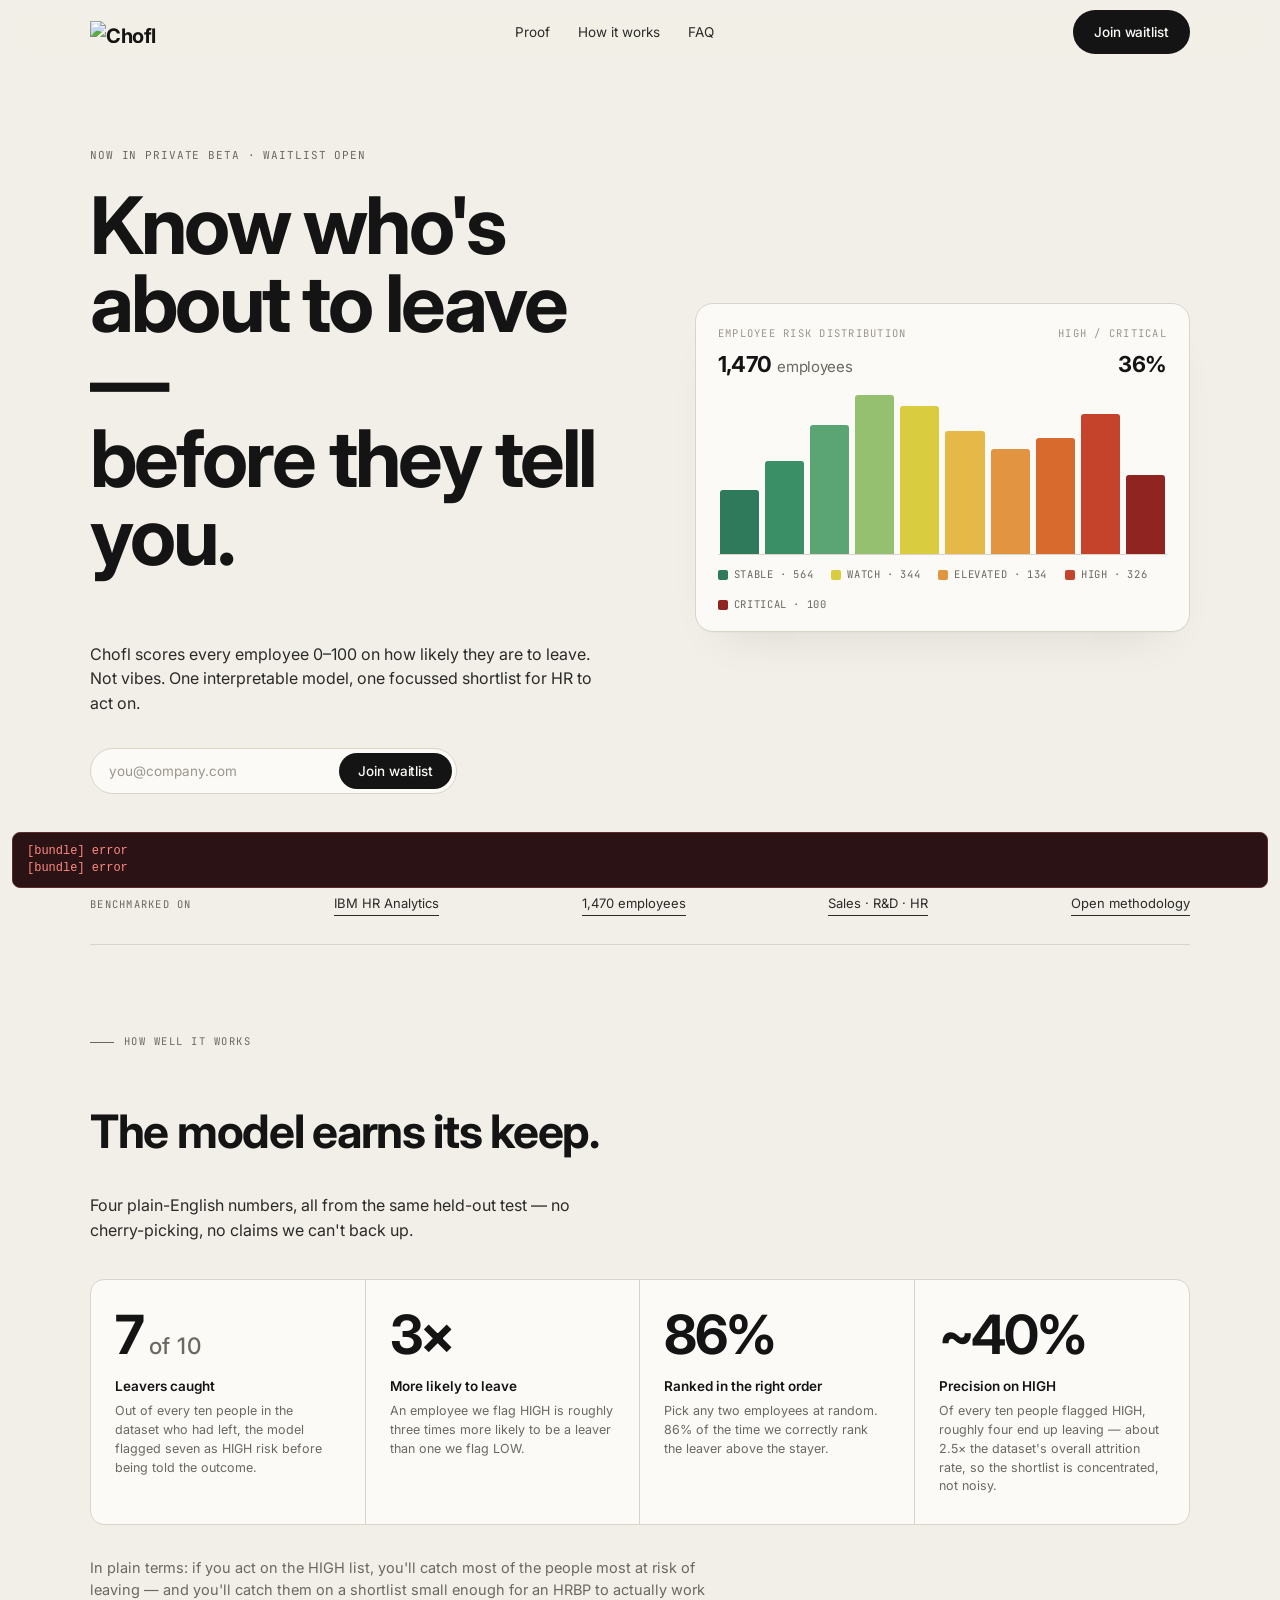
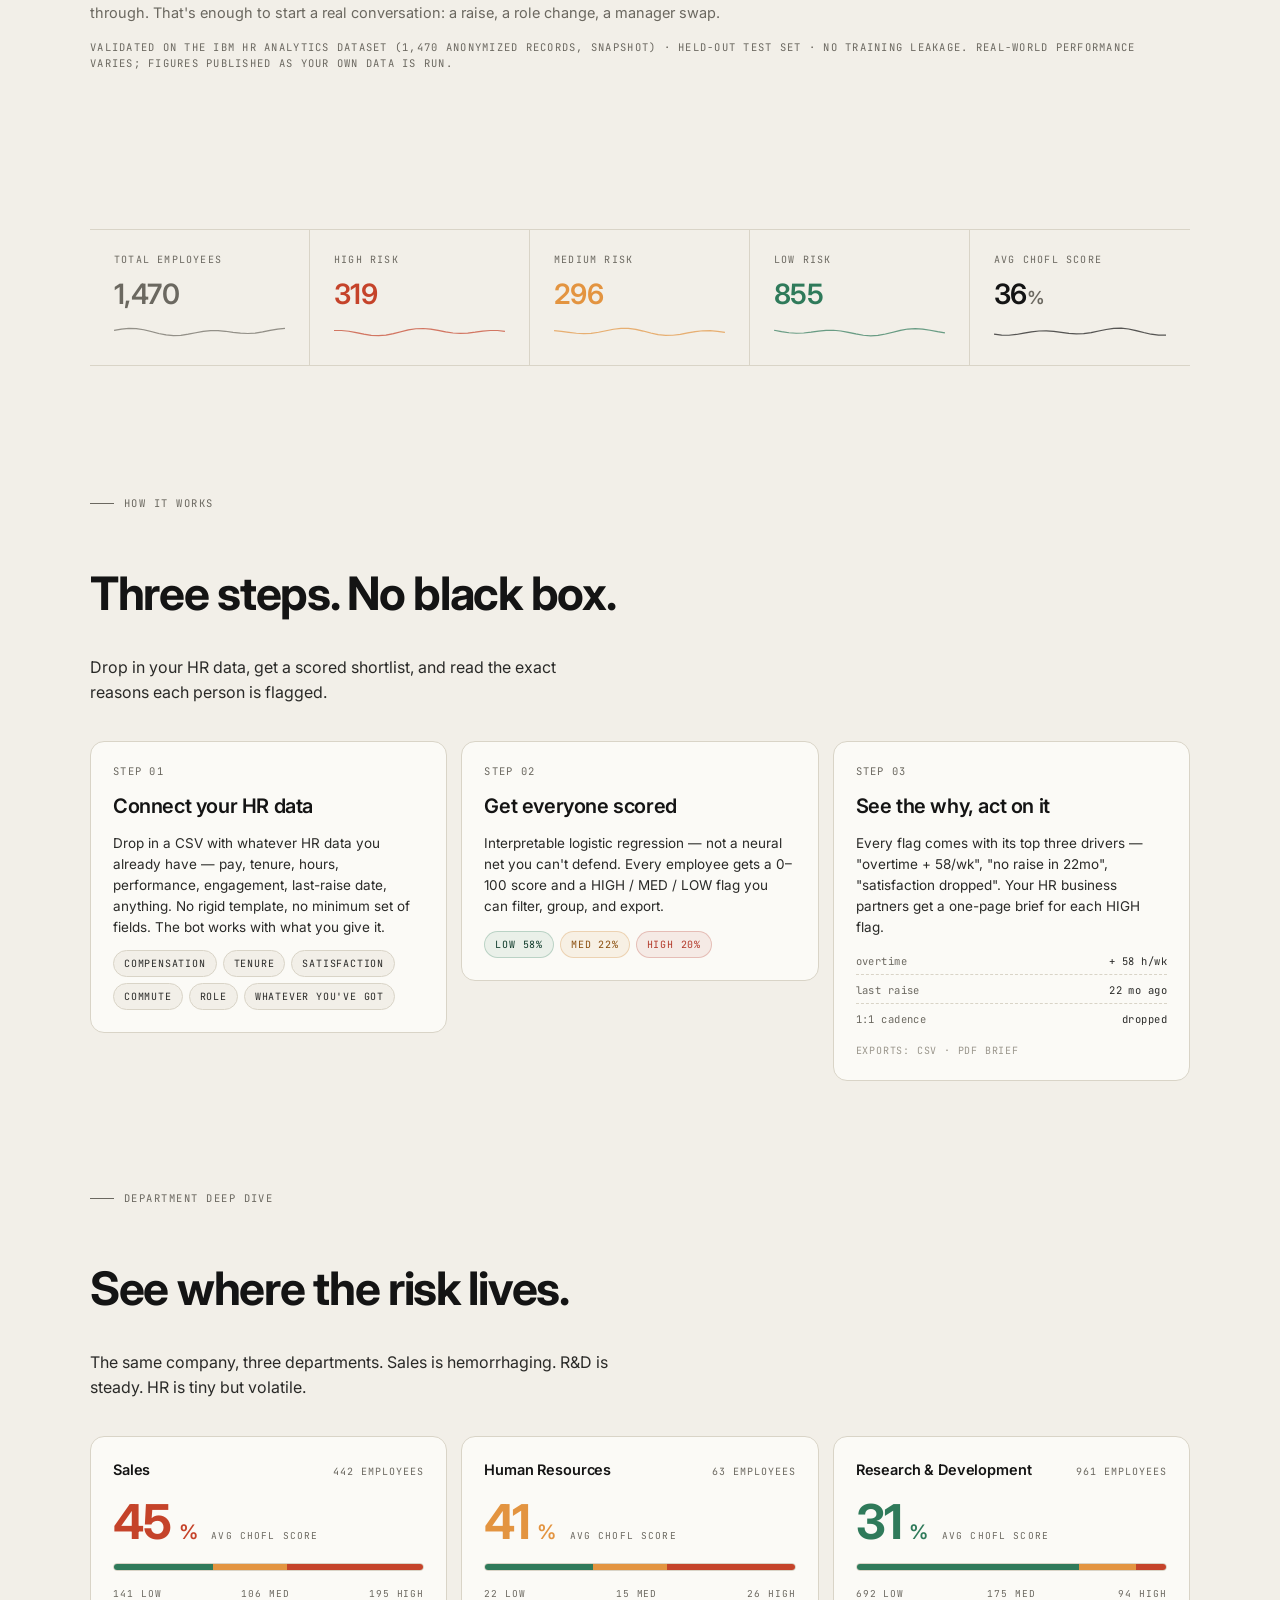
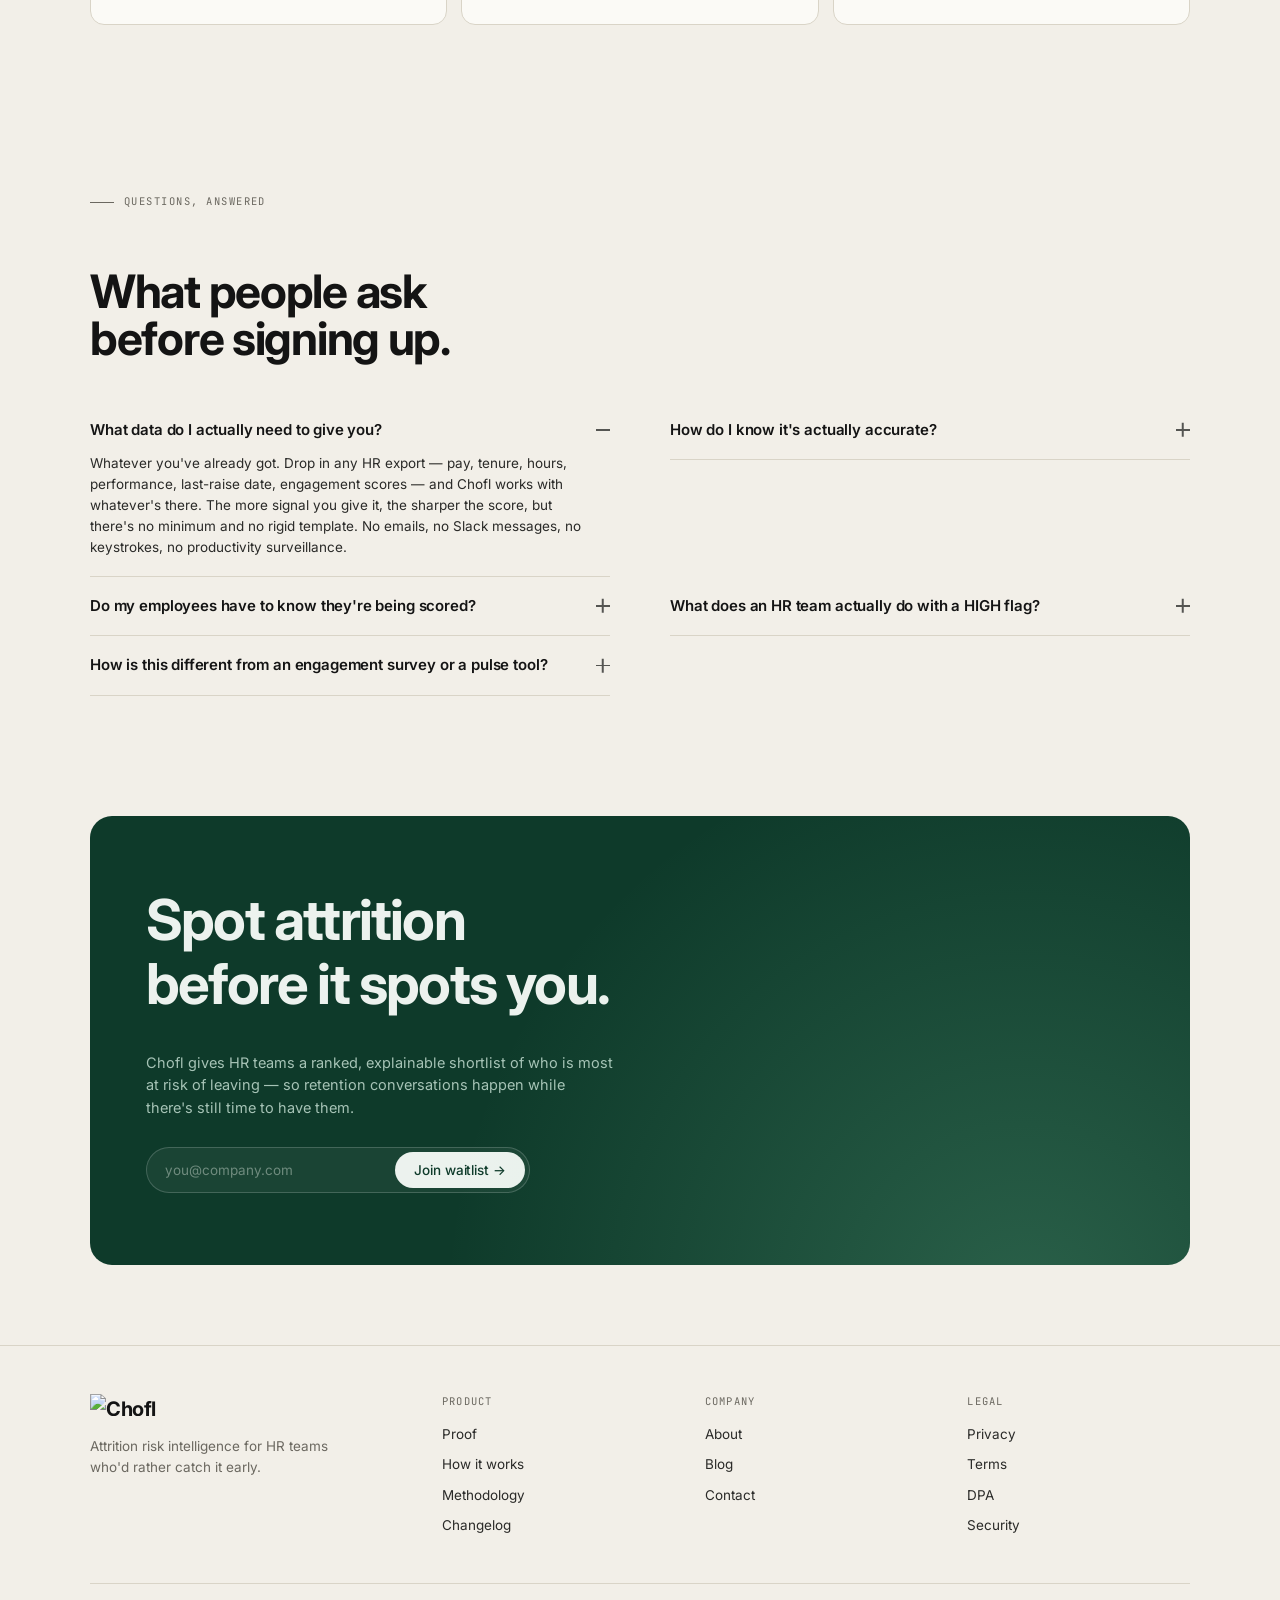
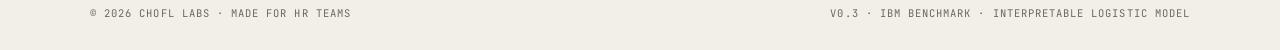
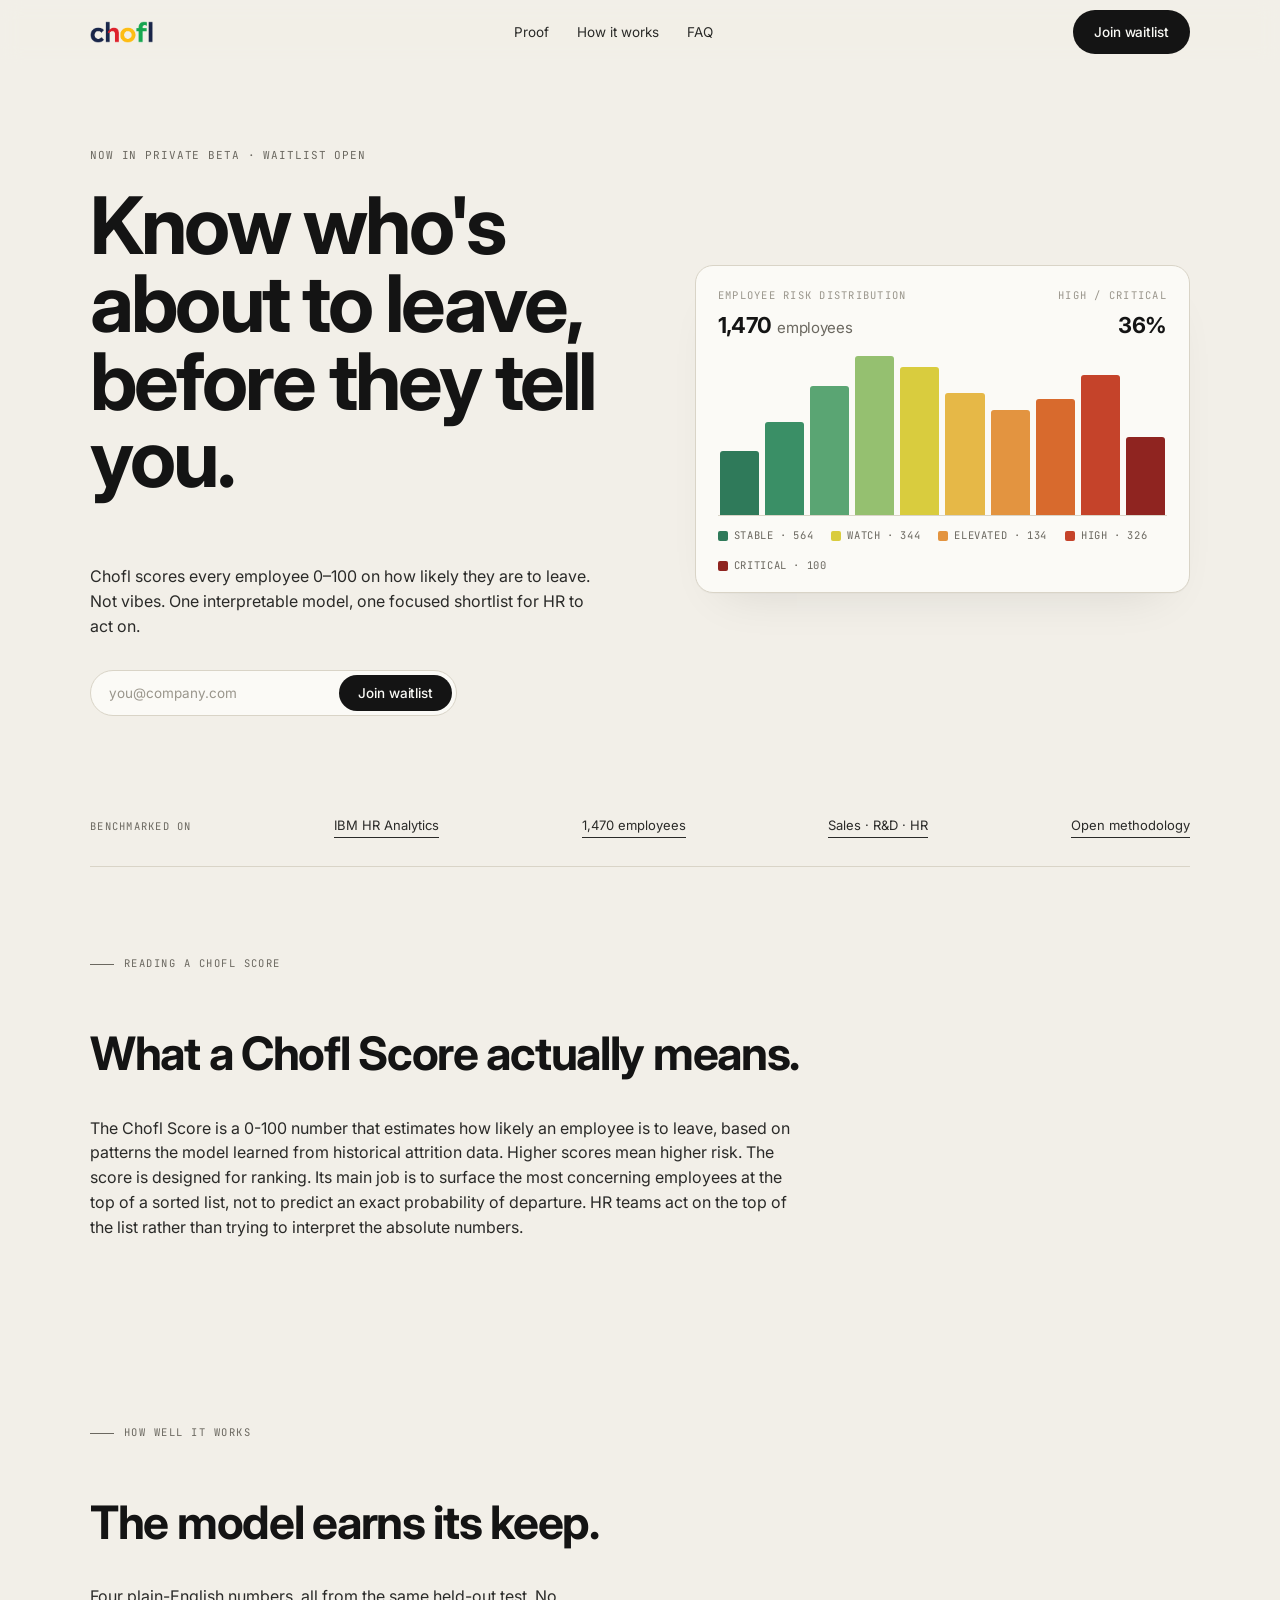
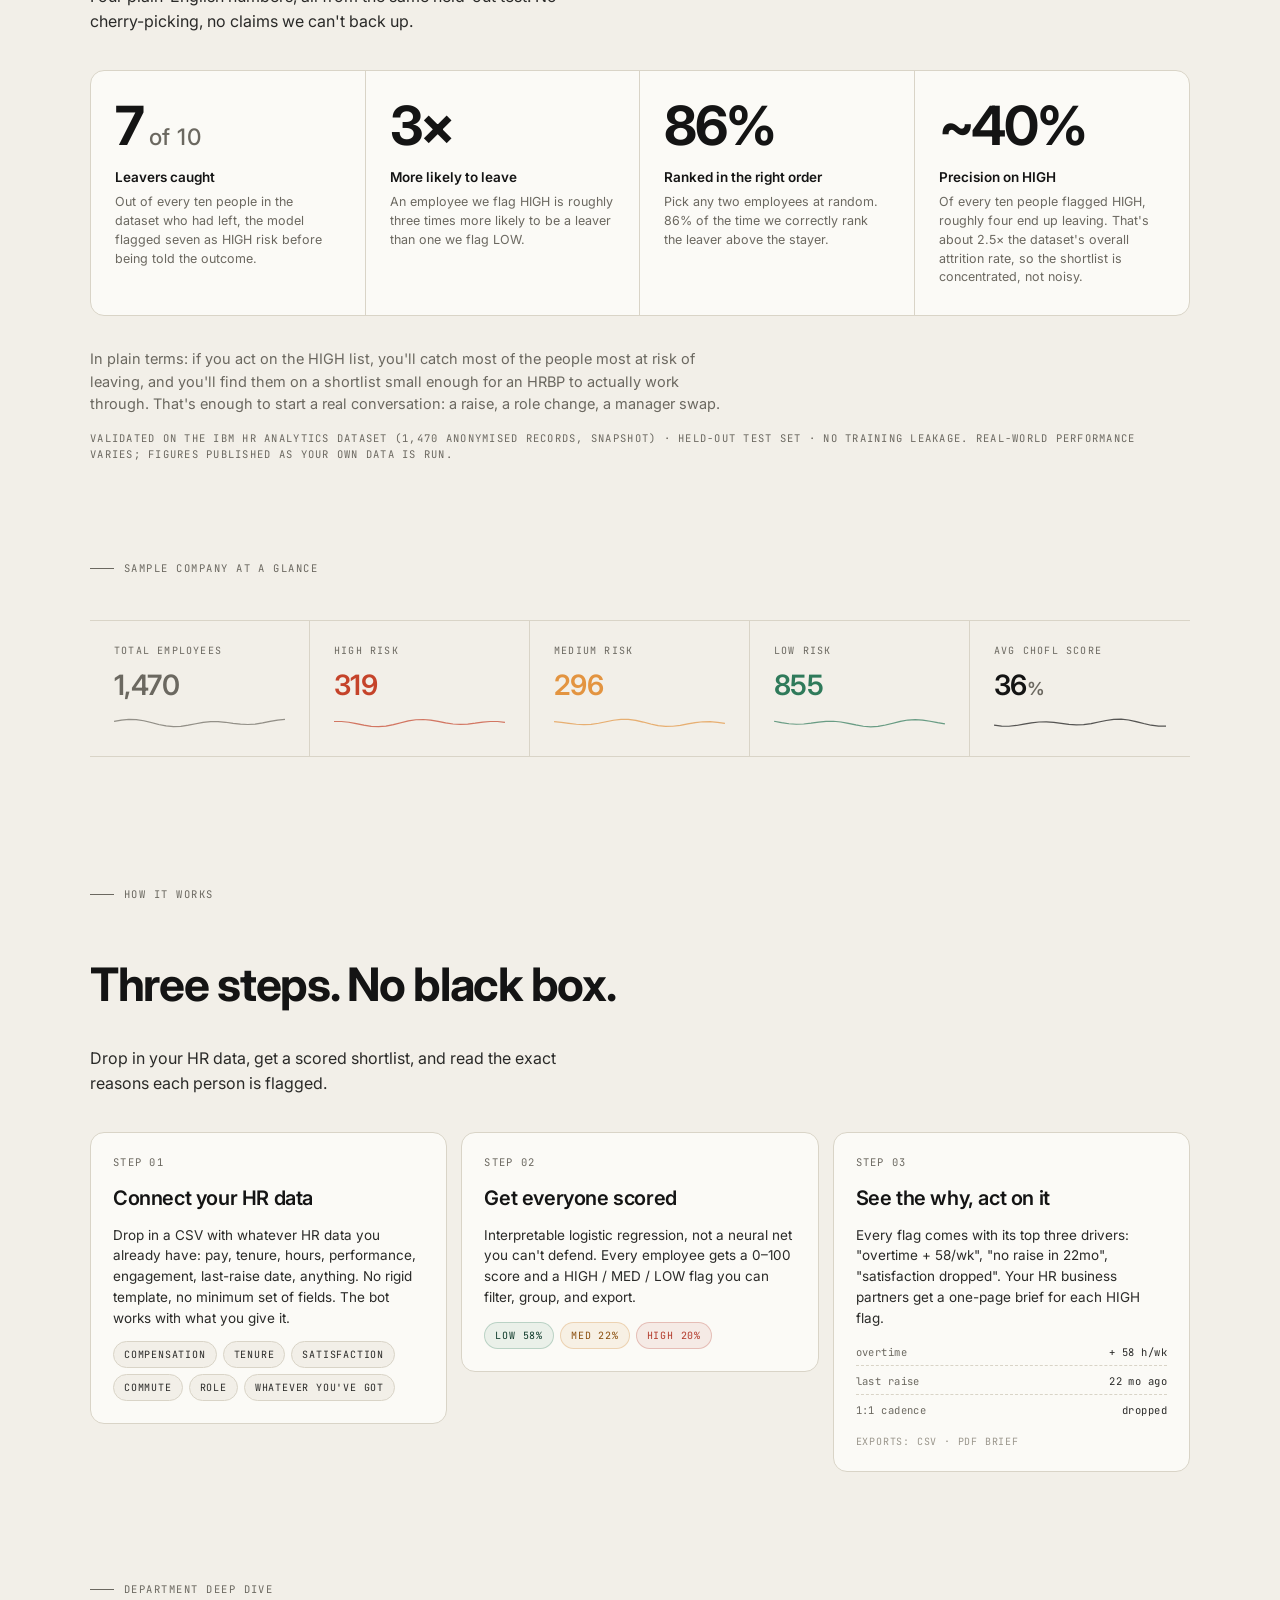
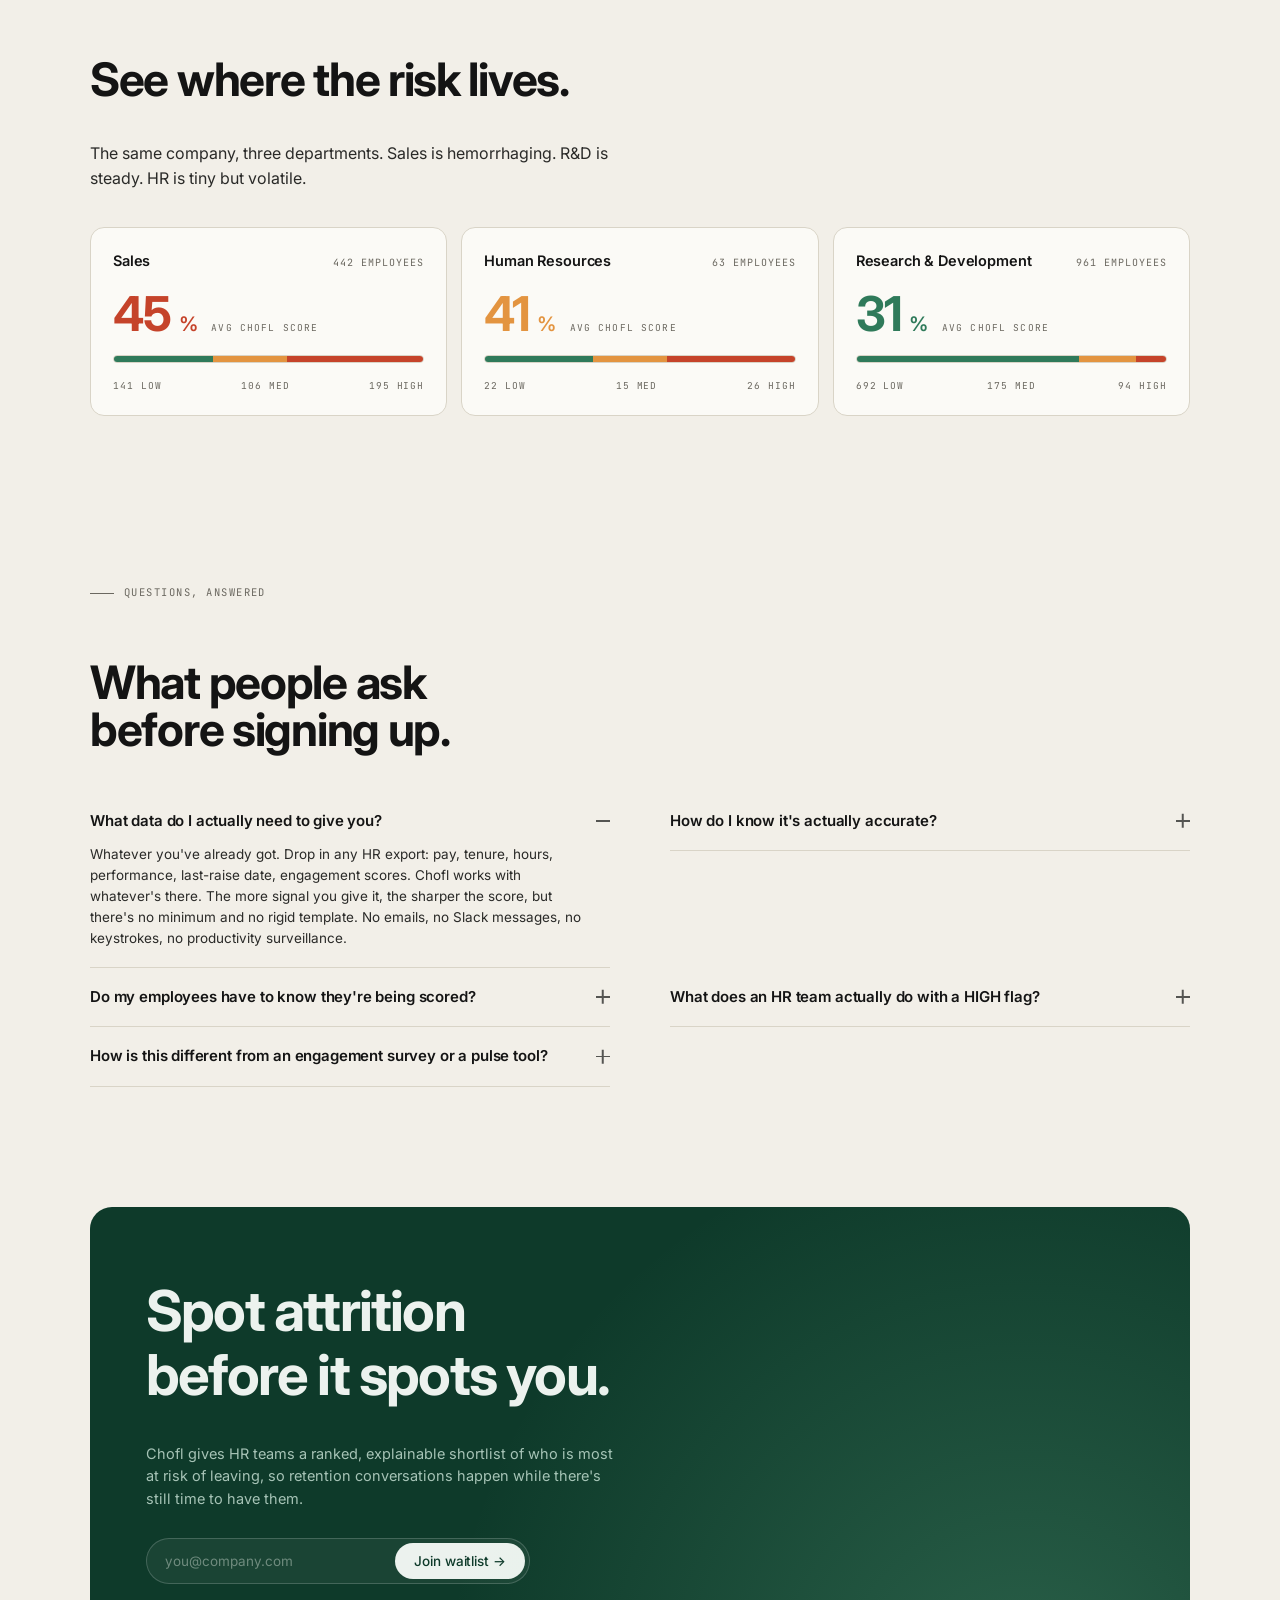
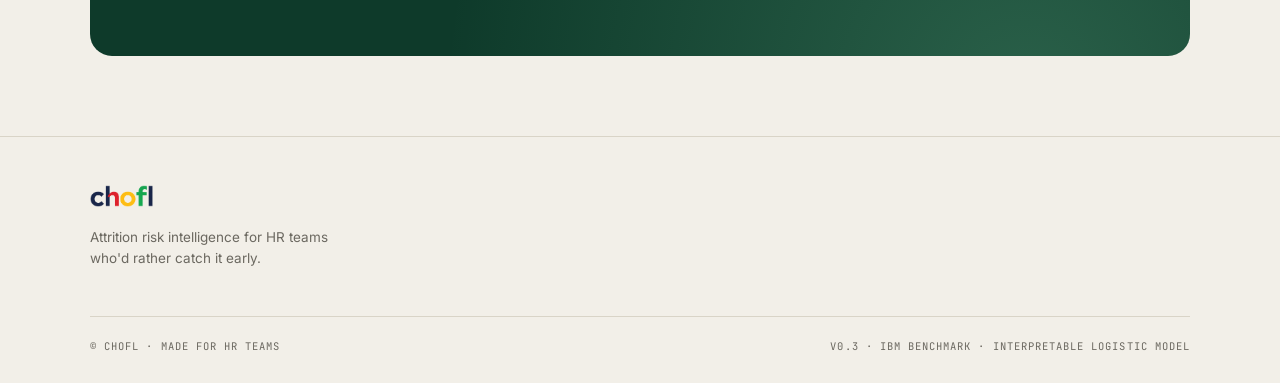
